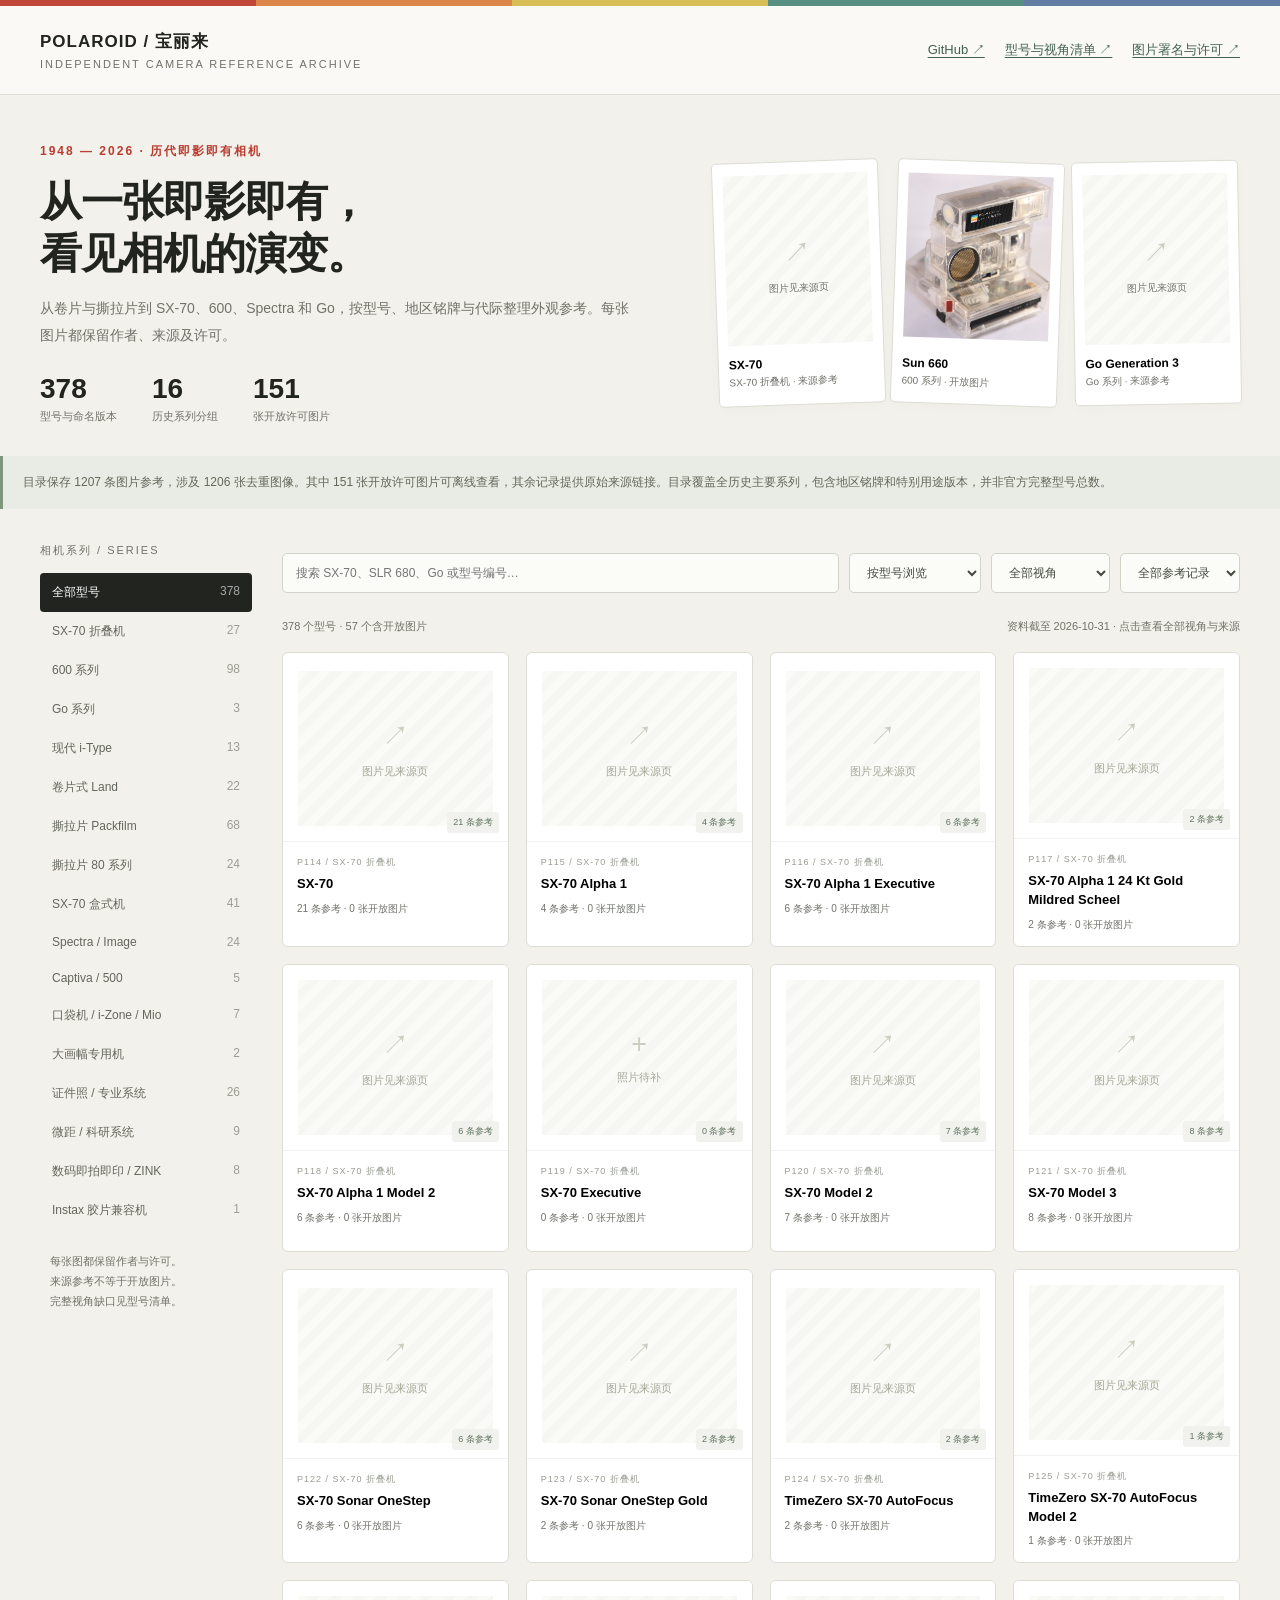
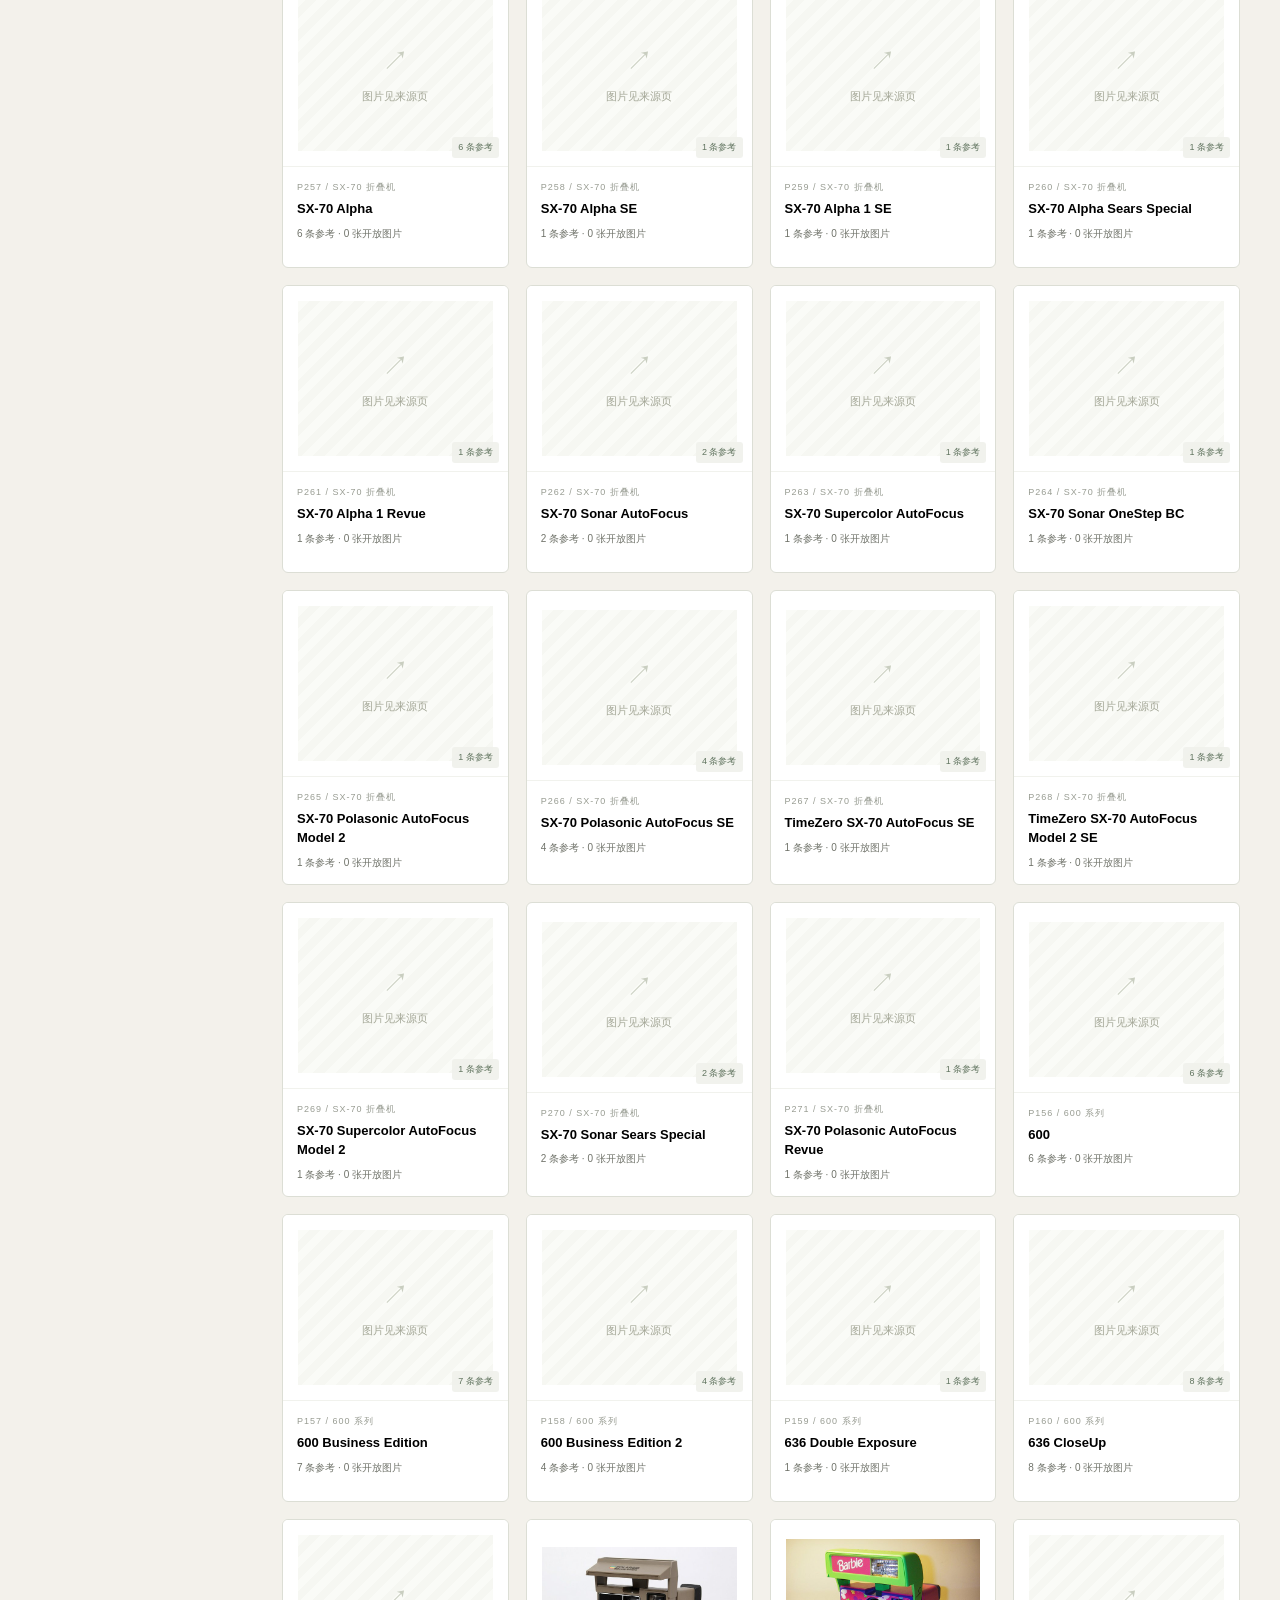
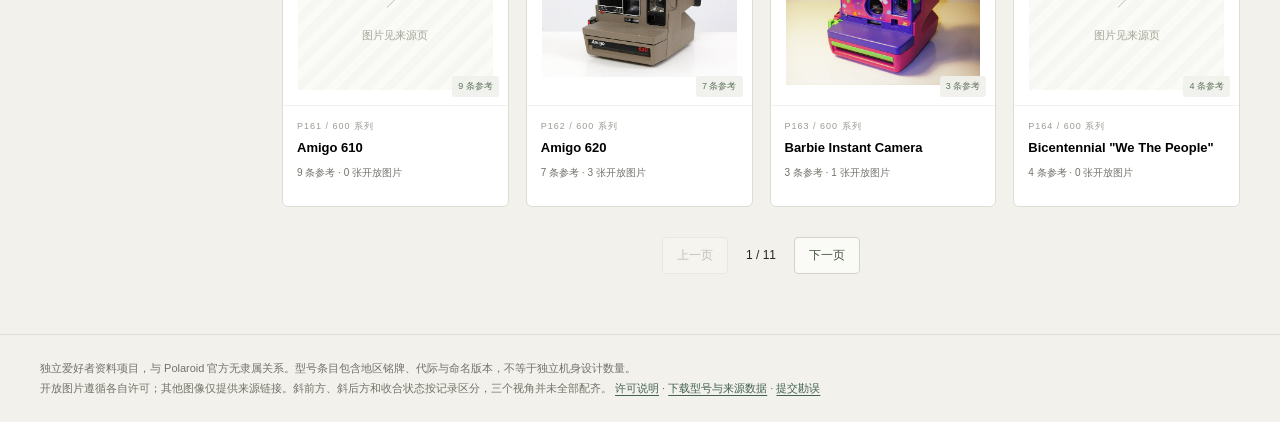
==== index.html @ 5ee5cdbe "Publish source-linked Polaroid catalog and licensed offline gallery" ====
<!doctype html>
<html lang="zh-CN">
<head>
  <meta charset="utf-8">
  <meta name="viewport" content="width=device-width,initial-scale=1">
  <meta name="description" content="宝丽来历代相机开放资料目录。按系列、型号与视角浏览，逐图保留来源与许可。">
  <meta name="color-scheme" content="light">
  <link rel="icon" href="data:,">
  <title>Polaroid Camera Archive · 宝丽来历代相机目录</title>
  <style>
:root{--paper:#f3f1eb;--ink:#22241f;--muted:#70736a;--line:#dcded5;--red:#ba3d31;--green:#416153}*{box-sizing:border-box}body{margin:0;background:var(--paper);color:var(--ink);font-family:-apple-system,BlinkMacSystemFont,"PingFang SC","Microsoft Yahei",sans-serif}button,input,select{font:inherit}button,a{touch-action:manipulation}button{cursor:pointer}a{color:var(--green);text-underline-offset:3px}header{background:#faf9f5;border-bottom:1px solid var(--line)}.rainbow{height:6px;background:linear-gradient(90deg,#c24739 0 20%,#dc8749 20% 40%,#d7be57 40% 60%,#579083 60% 80%,#627ca4 80%)}.top{max-width:1500px;margin:auto;padding:24px 40px;display:flex;align-items:center;justify-content:space-between;gap:20px}.brand{font-size:17px;font-weight:750;letter-spacing:1px}.top small{display:block;font-size:11px;color:var(--muted);font-weight:500;margin-top:5px;letter-spacing:2px}.links{display:flex;gap:20px;font-size:13px}.hero{max-width:1500px;margin:auto;padding:48px 40px 32px;display:grid;grid-template-columns:1.2fr 1fr;gap:44px}.eyebrow{font-size:12px;letter-spacing:2px;color:var(--red);font-weight:700}h1{font-size:42px;line-height:1.23;letter-spacing:-1px;margin:16px 0 16px}.intro{line-height:1.9;color:var(--muted);font-size:14px;max-width:590px}.stats{display:flex;gap:35px;margin-top:24px}.stat b{font-size:28px;font-weight:650}.stat span{display:block;color:var(--muted);font-size:11px;margin-top:4px}.featured{display:grid;grid-template-columns:repeat(3,1fr);gap:12px;align-self:center}.feature{border:1px solid var(--line);border-radius:5px;background:white;padding:10px 10px 14px;transform:rotate(-2deg);text-align:left;box-shadow:0 4px 14px #22222205}.feature:nth-child(2){transform:rotate(2deg)}.feature:nth-child(3){transform:rotate(-1deg)}.feature img{width:100%;height:170px;object-fit:contain}.feature b{font-size:12px;display:block;margin-top:12px}.feature span{font-size:10px;color:var(--muted)}.scope{max-width:1420px;margin:0 auto 34px;padding:16px 20px;background:#e9ece4;border-left:3px solid #7d967c;font-size:12px;line-height:1.8;color:#62695b}.layout{display:grid;grid-template-columns:212px 1fr;gap:30px;max-width:1500px;margin:auto;padding:0 40px 60px}.side{align-self:start;position:sticky;top:20px}.side h2{font-size:11px;letter-spacing:2px;color:var(--muted);font-weight:500;margin:0 0 15px}.family{display:flex;justify-content:space-between;gap:8px;border:0;background:transparent;color:#63675d;font-size:12px;padding:11px 12px;width:100%;text-align:left;border-radius:4px}.family.active{background:var(--ink);color:white}.family:hover:not(.active){background:#e9e8e0}.family span{opacity:.6}.side-note{margin:22px 10px;font-size:11px;color:var(--muted);line-height:1.8}.toolbar{display:flex;gap:10px;flex-wrap:wrap;margin-bottom:16px;position:sticky;top:0;background:var(--paper);padding:10px 0;z-index:2}.search{flex:1;min-width:200px}.search,select{border:1px solid #d1d4c8;border-radius:5px;background:#fbfbf8;padding:11px 13px;font-size:12px;color:#444a3f}.search:focus,select:focus{outline:2px solid #9db398;outline-offset:1px}.resultline{display:flex;justify-content:space-between;font-size:11px;color:var(--muted);padding:0 0 18px}.grid{display:grid;grid-template-columns:repeat(4,minmax(0,1fr));gap:17px}.card{background:#fff;border:1px solid var(--line);border-radius:6px;overflow:hidden;cursor:pointer;text-align:left;padding:0;transition:transform .16s,box-shadow .16s}.card:hover{transform:translateY(-3px);box-shadow:0 8px 20px #2632260b}.cover{height:185px;background:white;display:flex;align-items:center;justify-content:center;padding:15px;position:relative}.cover img{width:100%;height:100%;object-fit:contain}.count{position:absolute;right:9px;bottom:8px;background:#f0f2eced;color:#61745f;border-radius:3px;padding:4px 6px;font-size:9px}.cardbody{padding:14px;border-top:1px solid #f1f2ed;min-height:101px}.modelid{font-size:9px;letter-spacing:1px;color:#989c92}.card h3{font-size:13px;line-height:1.45;margin:6px 0 7px;overflow-wrap:anywhere}.subtitle{font-size:10px;color:var(--muted);line-height:1.5}.placeholder{color:#a4a797;font-size:11px;background:repeating-linear-gradient(135deg,#fafbf7,#fafbf7 8px,#f6f7f2 8px,#f6f7f2 16px);height:100%;width:100%;display:flex;align-items:center;justify-content:center;flex-direction:column;gap:10px}.placeholder b{font-size:27px;color:#c9cec0;font-weight:400}.missing{color:#a17146}.pagination{display:flex;justify-content:center;align-items:center;gap:18px;margin-top:30px;font-size:12px}.pagination button,.plain{background:#fafaf6;border:1px solid #d0d5c8;color:#475641;border-radius:4px;padding:9px 14px}.pagination button:disabled{opacity:.3;cursor:default}.empty{padding:70px;text-align:center;color:var(--muted);font-size:14px}.foot{border-top:1px solid var(--line);padding:24px 40px;color:var(--muted);font-size:11px;line-height:1.8;max-width:1500px;margin:auto}dialog{border:0;border-radius:9px;width:min(1160px,94vw);max-height:92vh;padding:0;background:#fbfbf8;box-shadow:0 20px 100px #0005}dialog::backdrop{background:#182018ac;backdrop-filter:blur(5px)}.modalhead{padding:20px 25px;border-bottom:1px solid var(--line);display:flex;justify-content:space-between;align-items:flex-start;gap:20px}.modalhead h2{font-size:23px;margin:6px 0}.modalhead p{font-size:11px;color:var(--muted);margin:4px 0}.close{border:1px solid var(--line);border-radius:50%;width:30px;height:30px;background:transparent;font-size:20px;color:#555}.modalbody{display:grid;grid-template-columns:minmax(0,1fr) 260px}.stage{background:white;min-height:440px;position:relative;padding:20px;display:flex;align-items:center;justify-content:center}.stage>img{max-width:100%;height:440px;object-fit:contain}.navpic{position:absolute;top:48%;background:#fbfcf7dc;border:1px solid var(--line);border-radius:50%;width:32px;height:32px;font-size:20px}.prevpic{left:12px}.nextpic{right:12px}.metapanel{padding:24px;border-left:1px solid var(--line);font-size:12px;overflow:auto}.metapanel dt{font-size:10px;color:var(--muted);margin-top:20px}.metapanel dd{margin:7px 0;line-height:1.8;overflow-wrap:anywhere}.metapanel h3{font-size:13px}.metapanel .origin{font-size:11px}.photolinks{display:flex;gap:12px;margin-top:20px;font-size:11px}.thumbs{display:flex;gap:9px;overflow-x:auto;padding:15px 24px;border-top:1px solid var(--line);background:#f3f4ee}.thumb{width:75px;height:70px;min-width:75px;background:white;border:1px solid var(--line);padding:4px;border-radius:3px}.thumb.sel{outline:2px solid #587050}.thumb img{width:100%;height:100%;object-fit:contain}.listtable{width:100%;border-collapse:collapse;font-size:12px;background:#fff}.listtable td,.listtable th{padding:13px 15px;border-bottom:1px solid var(--line);text-align:left}.listtable th{color:var(--muted);font-weight:500;background:#ecefe7}.listtable tr[data-model]{cursor:pointer}.listtable tr[data-model]:hover{background:#f5f7f0}#noscript{padding:30px}.hidden{display:none!important}
@media(max-width:1250px){.grid{grid-template-columns:repeat(3,minmax(0,1fr))}.feature img{height:130px}.hero{gap:24px}.layout{grid-template-columns:190px 1fr;gap:22px}}@media(max-width:900px){.hero{grid-template-columns:1fr;padding-top:30px}.featured{max-width:570px}.scope{margin:0 24px 25px}.layout{padding:0 24px 40px;grid-template-columns:1fr}.side{position:static;display:flex;overflow:auto;gap:5px}.side h2,.side-note{display:none}.family{white-space:nowrap;width:auto;gap:12px}.grid{grid-template-columns:repeat(3,minmax(0,1fr))}.cover{height:170px}.modalbody{grid-template-columns:1fr}.metapanel{border:0;border-top:1px solid var(--line)}.stage>img{height:350px}.stage{min-height:350px}.top,.hero{padding-left:24px;padding-right:24px}.top .links{font-size:11px;gap:12px}h1{font-size:34px}}@media(max-width:580px){.grid{grid-template-columns:repeat(2,minmax(0,1fr));gap:10px}.cover{height:155px;padding:10px}.cardbody{padding:11px}.top .links{display:none}.stats{gap:22px}.stat b{font-size:25px}.feature img{height:105px}.hero{gap:22px}.toolbar select{flex:1}.resultline{line-height:1.8;gap:15px}.scope{font-size:11px}.stage>img{height:290px}.stage{min-height:300px}.metapanel{padding:18px}.modalhead{padding:17px}.foot{padding:20px 24px}}

.reference-tab{display:flex;align-items:center;justify-content:center;flex-direction:column;gap:5px;color:#62765b;font-size:21px}.reference-tab small{font-size:9px}.reference-stage{text-align:center;color:var(--muted);max-width:420px;padding:40px 28px;line-height:1.9}.reference-stage h3{color:var(--ink);font-size:23px}.reference-icon{font-size:40px;color:#7a9471}.reference-stage .plain{display:inline-block;text-decoration:none;margin-top:15px}.compact{min-height:170px;height:170px}.table-scroll{overflow:auto}.thumb:focus-visible,.card:focus-visible,.family:focus-visible{outline:3px solid #557450;outline-offset:3px}.metapanel .origin{line-height:1.8;margin-top:20px}.stage>img{width:auto;max-width:100%}.scope{overflow-wrap:anywhere}.search{min-width:180px}.toolbar select{max-width:210px}
@media(max-width:900px){.compact{min-height:130px;height:130px}.table-scroll{max-width:calc(100vw - 48px)}}
@media(max-width:580px){.compact{min-height:105px;height:105px}.stats{gap:20px}.toolbar select{max-width:none;min-width:130px}.scope{margin-top:0}.reference-stage{padding:24px;max-width:100%}}
</style>
</head>
<body>
<header><div class="rainbow"></div><div class="top">
  <div class="brand">POLAROID / 宝丽来<small>INDEPENDENT CAMERA REFERENCE ARCHIVE</small></div>
  <nav class="links" aria-label="项目资料">
    <a href="https://github.com/yuhua0987/polaroid-camera-archive">GitHub ↗</a>
    <a href="docs/COVERAGE.md">型号与视角清单 ↗</a>
    <a href="docs/ATTRIBUTION.md">图片署名与许可 ↗</a>
  </nav>
</div></header>
<section class="hero">
  <div><div class="eyebrow">1948 — 2026 · 历代即影即有相机</div>
    <h1>从一张即影即有，<br>看见相机的演变。</h1>
    <p class="intro">从卷片与撕拉片到 SX-70、600、Spectra 和 Go，按型号、地区铭牌与代际整理外观参考。每张图片都保留作者、来源及许可。</p>
    <div class="stats" id="stats"></div>
  </div>
  <div class="featured" id="featured"></div>
</section>
<div class="scope" id="scope"></div>
<main class="layout">
  <aside class="side" id="families" aria-label="相机系列"></aside>
  <section>
    <div class="toolbar">
      <input class="search" id="search" aria-label="搜索型号" placeholder="搜索 SX-70、SLR 680、Go 或型号编号…" type="search">
      <select id="mode" aria-label="浏览模式">
        <option value="models">按型号浏览</option>
        <option value="photos">按视角看图</option>
        <option value="gaps">正侧背视角待补</option>
        <option value="missing">缺图型号</option>
      </select>
      <select id="angle" aria-label="筛选视角">
        <option value="">全部视角</option><option value="front">正面 / 斜前方</option>
        <option value="side">侧面</option><option value="back">背面 / 斜后方</option>
        <option value="fold">收合状态</option><option value="other">未标注视角</option>
      </select>
      <select id="access" aria-label="图片范围">
        <option value="all">全部参考记录</option><option value="bundled">含开放图片</option>
        <option value="reference">来源链接</option>
      </select>
    </div>
    <div class="resultline" role="status" aria-live="polite"><span id="resultcount"></span><span>资料截至 2026-10-31 · 点击查看全部视角与来源</span></div>
    <div id="results"></div><div class="pagination" id="pagination"></div>
  </section>
</main>
<dialog id="detail" aria-labelledby="detailtitle">
  <div class="modalhead"><div><span class="eyebrow" id="detailfamily"></span><h2 id="detailtitle"></h2><p id="detailnote"></p></div><button class="close" id="close" aria-label="关闭">×</button></div>
  <div class="modalbody"><div class="stage" id="stage"></div><aside class="metapanel" id="meta"></aside></div>
  <div class="thumbs" id="thumbs" aria-label="全部图片参考"></div>
</dialog>
<footer class="foot">独立爱好者资料项目，与 Polaroid 官方无隶属关系。型号条目包含地区铭牌、代际与命名版本，不等于独立机身设计数量。<br>
开放图片遵循各自许可；其他图像仅提供来源链接。斜前方、斜后方和收合状态按记录区分，三个视角并未全部配齐。
<a href="NOTICE.md">许可说明</a> · <a href="data/catalog.json">下载型号与来源数据</a> · <a href="https://github.com/yuhua0987/polaroid-camera-archive/issues">提交勘误</a></footer>
<noscript><p id="noscript">请启用 JavaScript，或查看 <a href="docs/COVERAGE.md">型号清单</a>与<a href="docs/ATTRIBUTION.md">图片署名</a>。</p></noscript>
<script id="data" type="application/json">{"schema_version":1,"title":"Polaroid Camera Archive / 宝丽来历代相机目录","data_date":"2026-10-31","publication_date":"2026-11-01","maintainer":"yuhua0987","scope":"型号及命名版本目录，非官方全球总数；不穷尽联名配色；排除普通数码、35mm/APS、纯打印机及第三方品牌。","stats":{"models":378,"families":16,"photo_references":1207,"referenced_images":1206,"models_with_references":372,"missing_reference_models":6,"bundled_images":151,"models_with_bundled_images":57},"models":[{"id":"P001","family":"卷片式 Land","name":"Model 95","sources":["https://en.wikipedia.org/wiki/List_of_Polaroid_instant_cameras"],"note":"","kind":"型号/命名版本","source_year":"1948–1953","views_recorded":["正面","侧面","收合"],"strict_views_pending":["背面"],"photos":[{"url":"https://thumb.wikimedia.org/wikipedia/commons/thumb/6/66/German_Museum_of_Technology%2C_Berlin_%2832800032116%29.jpg/1280px-German_Museum_of_Technology%2C_Berlin_%2832800032116%29.jpg?utm_source=commons.wikimedia.org&utm_campaign=imageinfo&utm_content=thumbnail","source":"https://commons.wikimedia.org/wiki/File:German_Museum_of_Technology,_Berlin_(32800032116).jpg","credit":"Sergey Galyonkin from Raleigh, USA","label":"外观 · 角度未标注","license":"CC BY-SA 2.0","origin":"commons","width":1280,"height":1510,"sha256":"09169d63a73876cd5dbef6caf545a0845ddb5081ea44bf5ba348cc0127a246ed","collected_date":"2026-10-31","path":"assets/media/09169d63a73876cd5dbef6caf545a0845ddb5081ea44bf5ba348cc0127a246ed.jpg","thumb":"assets/thumbs/09169d63a73876cd5dbef6caf545a0845ddb5081ea44bf5ba348cc0127a246ed.jpg","distribution":"bundled","license_url":"https://creativecommons.org/licenses/by-sa/2.0/","title":"File:German Museum of Technology, Berlin (32800032116).jpg","original_url":"https://upload.wikimedia.org/wikipedia/commons/6/66/German_Museum_of_Technology%2C_Berlin_%2832800032116%29.jpg?utm_source=commons.wikimedia.org&utm_campaign=imageinfo&utm_content=original"},{"url":"https://thumb.wikimedia.org/wikipedia/commons/thumb/8/88/Model95Closed.JPG/1280px-Model95Closed.JPG?utm_source=commons.wikimedia.org&utm_campaign=imageinfo&utm_content=thumbnail","source":"https://commons.wikimedia.org/wiki/File:Model95Closed.JPG","credit":"Gary600playsmc","label":"外观 · 角度未标注 · 收合","license":"CC BY-SA 4.0","origin":"commons","width":1280,"height":850,"sha256":"63801bbea6a68aad1cc19d01f0f05af28f3b0bb2216b56177854d51420343fd5","collected_date":"2026-10-31","path":"assets/media/63801bbea6a68aad1cc19d01f0f05af28f3b0bb2216b56177854d51420343fd5.jpg","thumb":"assets/thumbs/63801bbea6a68aad1cc19d01f0f05af28f3b0bb2216b56177854d51420343fd5.jpg","distribution":"bundled","license_url":"https://creativecommons.org/licenses/by-sa/4.0/","title":"File:Model95Closed.JPG","original_url":"https://upload.wikimedia.org/wikipedia/commons/8/88/Model95Closed.JPG?utm_source=commons.wikimedia.org&utm_campaign=imageinfo&utm_content=original"},{"url":"https://thumb.wikimedia.org/wikipedia/commons/thumb/d/db/Model95Front.JPG/1280px-Model95Front.JPG?utm_source=commons.wikimedia.org&utm_campaign=imageinfo&utm_content=thumbnail","source":"https://commons.wikimedia.org/wiki/File:Model95Front.JPG","credit":"Gary600playsmc","label":"正面","license":"CC BY-SA 4.0","origin":"commons","width":1280,"height":850,"sha256":"4925f83f2c9140abb89ffe14a3d2ddcd12ec13b8cd2dbc8d6edb6b6308e68e5a","collected_date":"2026-10-31","path":"assets/media/4925f83f2c9140abb89ffe14a3d2ddcd12ec13b8cd2dbc8d6edb6b6308e68e5a.jpg","thumb":"assets/thumbs/4925f83f2c9140abb89ffe14a3d2ddcd12ec13b8cd2dbc8d6edb6b6308e68e5a.jpg","distribution":"bundled","license_url":"https://creativecommons.org/licenses/by-sa/4.0/","title":"File:Model95Front.JPG","original_url":"https://upload.wikimedia.org/wikipedia/commons/d/db/Model95Front.JPG?utm_source=commons.wikimedia.org&utm_campaign=imageinfo&utm_content=original"},{"url":"https://thumb.wikimedia.org/wikipedia/commons/thumb/f/f6/Model95FullOpen.JPG/1280px-Model95FullOpen.JPG?utm_source=commons.wikimedia.org&utm_campaign=imageinfo&utm_content=thumbnail","source":"https://commons.wikimedia.org/wiki/File:Model95FullOpen.JPG","credit":"Gary600playsmc","label":"外观 · 角度未标注","license":"CC BY-SA 4.0","origin":"commons","width":1280,"height":850,"sha256":"33e929b25b2d48b39f8c00c0b860f94b4ffe31ac67dfd2d50d29d90e32d69cce","collected_date":"2026-10-31","path":"assets/media/33e929b25b2d48b39f8c00c0b860f94b4ffe31ac67dfd2d50d29d90e32d69cce.jpg","thumb":"assets/thumbs/33e929b25b2d48b39f8c00c0b860f94b4ffe31ac67dfd2d50d29d90e32d69cce.jpg","distribution":"bundled","license_url":"https://creativecommons.org/licenses/by-sa/4.0/","title":"File:Model95FullOpen.JPG","original_url":"https://upload.wikimedia.org/wikipedia/commons/f/f6/Model95FullOpen.JPG?utm_source=commons.wikimedia.org&utm_campaign=imageinfo&utm_content=original"},{"url":"https://thumb.wikimedia.org/wikipedia/commons/thumb/1/10/Model95Open.JPG/1280px-Model95Open.JPG?utm_source=commons.wikimedia.org&utm_campaign=imageinfo&utm_content=thumbnail","source":"https://commons.wikimedia.org/wiki/File:Model95Open.JPG","credit":"Gary600playsmc","label":"外观 · 角度未标注","license":"CC BY-SA 4.0","origin":"commons","width":1280,"height":850,"sha256":"2328ce5a1c9e7714611283bacc10285cde9c995b4e1a2d032cb9df0be73df58b","collected_date":"2026-10-31","path":"assets/media/2328ce5a1c9e7714611283bacc10285cde9c995b4e1a2d032cb9df0be73df58b.jpg","thumb":"assets/thumbs/2328ce5a1c9e7714611283bacc10285cde9c995b4e1a2d032cb9df0be73df58b.jpg","distribution":"bundled","license_url":"https://creativecommons.org/licenses/by-sa/4.0/","title":"File:Model95Open.JPG","original_url":"https://upload.wikimedia.org/wikipedia/commons/1/10/Model95Open.JPG?utm_source=commons.wikimedia.org&utm_campaign=imageinfo&utm_content=original"},{"url":"https://thumb.wikimedia.org/wikipedia/commons/thumb/2/23/Model95Side.JPG/1280px-Model95Side.JPG?utm_source=commons.wikimedia.org&utm_campaign=imageinfo&utm_content=thumbnail","source":"https://commons.wikimedia.org/wiki/File:Model95Side.JPG","credit":"Gary600playsmc","label":"侧面","license":"CC BY-SA 4.0","origin":"commons","width":1280,"height":850,"sha256":"e5e4035fc43ad0e12d6d9df64d21d86a04c43f4c36c6c0d2a305e1e3596b3f63","collected_date":"2026-10-31","path":"assets/media/e5e4035fc43ad0e12d6d9df64d21d86a04c43f4c36c6c0d2a305e1e3596b3f63.jpg","thumb":"assets/thumbs/e5e4035fc43ad0e12d6d9df64d21d86a04c43f4c36c6c0d2a305e1e3596b3f63.jpg","distribution":"bundled","license_url":"https://creativecommons.org/licenses/by-sa/4.0/","title":"File:Model95Side.JPG","original_url":"https://upload.wikimedia.org/wikipedia/commons/2/23/Model95Side.JPG?utm_source=commons.wikimedia.org&utm_campaign=imageinfo&utm_content=original"},{"url":"https://thumb.wikimedia.org/wikipedia/commons/thumb/8/8f/Old-fashioned%2C_but_still_attractive._%2843943969804%29.jpg/1280px-Old-fashioned%2C_but_still_attractive._%2843943969804%29.jpg?utm_source=commons.wikimedia.org&utm_campaign=imageinfo&utm_content=thumbnail","source":"https://commons.wikimedia.org/wiki/File:Old-fashioned,_but_still_attractive._(43943969804).jpg","credit":"Ralf Steinberger from Milan, Berlin + Munich, Italy + Germany","label":"外观 · 角度未标注","license":"CC BY 2.0","origin":"commons","width":1280,"height":853,"sha256":"d6470367369abbf7322de3f767bb25f934dc425f4fc114d4ecb613d592b8fde3","collected_date":"2026-10-31","path":"assets/media/d6470367369abbf7322de3f767bb25f934dc425f4fc114d4ecb613d592b8fde3.jpg","thumb":"assets/thumbs/d6470367369abbf7322de3f767bb25f934dc425f4fc114d4ecb613d592b8fde3.jpg","distribution":"bundled","license_url":"https://creativecommons.org/licenses/by/2.0/","title":"File:Old-fashioned, but still attractive. (43943969804).jpg","original_url":"https://upload.wikimedia.org/wikipedia/commons/8/8f/Old-fashioned%2C_but_still_attractive._%2843943969804%29.jpg?utm_source=commons.wikimedia.org&utm_campaign=imageinfo&utm_content=original"}]},{"id":"P002","family":"卷片式 Land","name":"Model 95A \"Speedliner\"","sources":["https://en.wikipedia.org/wiki/List_of_Polaroid_instant_cameras"],"note":"","kind":"型号/命名版本","source_year":"1954–1957","views_recorded":[],"strict_views_pending":["正面","侧面","背面"],"photos":[{"url":"https://thumb.wikimedia.org/wikipedia/commons/thumb/f/fb/Certo_Dresden_-_Dollina_III_camera_-_1.JPG/1280px-Certo_Dresden_-_Dollina_III_camera_-_1.JPG?utm_source=commons.wikimedia.org&utm_campaign=imageinfo&utm_content=thumbnail","source":"https://commons.wikimedia.org/wiki/File:Certo_Dresden_-_Dollina_III_camera_-_1.JPG","credit":"Jarek Tuszyński","label":"外观 · 角度未标注","license":"CC BY-SA 4.0","origin":"commons","width":1280,"height":1011,"sha256":"ecb52ef20b6b90e0b5aeb10b2cb88c081d138af1f64fb5bb0c2ce2d3c287673b","collected_date":"2026-10-31","path":"assets/media/ecb52ef20b6b90e0b5aeb10b2cb88c081d138af1f64fb5bb0c2ce2d3c287673b.jpg","thumb":"assets/thumbs/ecb52ef20b6b90e0b5aeb10b2cb88c081d138af1f64fb5bb0c2ce2d3c287673b.jpg","distribution":"bundled","license_url":"https://creativecommons.org/licenses/by-sa/4.0/","title":"File:Certo Dresden - Dollina III camera - 1.JPG","original_url":"https://upload.wikimedia.org/wikipedia/commons/f/fb/Certo_Dresden_-_Dollina_III_camera_-_1.JPG?utm_source=commons.wikimedia.org&utm_campaign=imageinfo&utm_content=original"},{"url":"https://thumb.wikimedia.org/wikipedia/commons/thumb/5/59/Polaroid_Land_Camera_Model_95A_-_1.JPG/1280px-Polaroid_Land_Camera_Model_95A_-_1.JPG?utm_source=commons.wikimedia.org&utm_campaign=imageinfo&utm_content=thumbnail","source":"https://commons.wikimedia.org/wiki/File:Polaroid_Land_Camera_Model_95A_-_1.JPG","credit":"Jarek Tuszyński","label":"外观 · 角度未标注","license":"CC BY-SA 4.0","origin":"commons","width":1280,"height":1230,"sha256":"4ac2294dcaaff10cfb5c1dd51762dc88b474fa7a7e92c91eee7762eaa83b8ac6","collected_date":"2026-10-31","path":"assets/media/4ac2294dcaaff10cfb5c1dd51762dc88b474fa7a7e92c91eee7762eaa83b8ac6.jpg","thumb":"assets/thumbs/4ac2294dcaaff10cfb5c1dd51762dc88b474fa7a7e92c91eee7762eaa83b8ac6.jpg","distribution":"bundled","license_url":"https://creativecommons.org/licenses/by-sa/4.0/","title":"File:Polaroid Land Camera Model 95A - 1.JPG","original_url":"https://upload.wikimedia.org/wikipedia/commons/5/59/Polaroid_Land_Camera_Model_95A_-_1.JPG?utm_source=commons.wikimedia.org&utm_campaign=imageinfo&utm_content=original"},{"url":"https://thumb.wikimedia.org/wikipedia/commons/thumb/2/2b/Polaroid_Land_Camera_Model_95A_-_2.JPG/1280px-Polaroid_Land_Camera_Model_95A_-_2.JPG?utm_source=commons.wikimedia.org&utm_campaign=imageinfo&utm_content=thumbnail","source":"https://commons.wikimedia.org/wiki/File:Polaroid_Land_Camera_Model_95A_-_2.JPG","credit":"Jarek Tuszyński","label":"外观 · 角度未标注","license":"CC BY-SA 4.0","origin":"commons","width":1280,"height":1162,"sha256":"ee892482752b6f94ef24ac7b361368d46149eda24308373a6addcc504bc351f3","collected_date":"2026-10-31","path":"assets/media/ee892482752b6f94ef24ac7b361368d46149eda24308373a6addcc504bc351f3.jpg","thumb":"assets/thumbs/ee892482752b6f94ef24ac7b361368d46149eda24308373a6addcc504bc351f3.jpg","distribution":"bundled","license_url":"https://creativecommons.org/licenses/by-sa/4.0/","title":"File:Polaroid Land Camera Model 95A - 2.JPG","original_url":"https://upload.wikimedia.org/wikipedia/commons/2/2b/Polaroid_Land_Camera_Model_95A_-_2.JPG?utm_source=commons.wikimedia.org&utm_campaign=imageinfo&utm_content=original"},{"url":"https://thumb.wikimedia.org/wikipedia/commons/thumb/e/e5/Polaroid_Land_Camera_Model_95A_-_3.JPG/1280px-Polaroid_Land_Camera_Model_95A_-_3.JPG?utm_source=commons.wikimedia.org&utm_campaign=imageinfo&utm_content=thumbnail","source":"https://commons.wikimedia.org/wiki/File:Polaroid_Land_Camera_Model_95A_-_3.JPG","credit":"Jarek Tuszyński","label":"外观 · 角度未标注","license":"CC BY-SA 4.0","origin":"commons","width":1280,"height":1085,"sha256":"df38df2a6994adf9577b0ee675c7517edd93ebad44249c8223f1057ce467d5f2","collected_date":"2026-10-31","path":"assets/media/df38df2a6994adf9577b0ee675c7517edd93ebad44249c8223f1057ce467d5f2.jpg","thumb":"assets/thumbs/df38df2a6994adf9577b0ee675c7517edd93ebad44249c8223f1057ce467d5f2.jpg","distribution":"bundled","license_url":"https://creativecommons.org/licenses/by-sa/4.0/","title":"File:Polaroid Land Camera Model 95A - 3.JPG","original_url":"https://upload.wikimedia.org/wikipedia/commons/e/e5/Polaroid_Land_Camera_Model_95A_-_3.JPG?utm_source=commons.wikimedia.org&utm_campaign=imageinfo&utm_content=original"},{"url":"https://thumb.wikimedia.org/wikipedia/commons/thumb/b/b0/Polaroid_Land_Camera_Model_95A_-_4.JPG/1280px-Polaroid_Land_Camera_Model_95A_-_4.JPG?utm_source=commons.wikimedia.org&utm_campaign=imageinfo&utm_content=thumbnail","source":"https://commons.wikimedia.org/wiki/File:Polaroid_Land_Camera_Model_95A_-_4.JPG","credit":"Jarek Tuszyński","label":"外观 · 角度未标注","license":"CC BY-SA 4.0","origin":"commons","width":1280,"height":1017,"sha256":"dc8d525bc43cdd2aea7bcd0d9ac0ff51591e3a5b7a1e95319fb31190d8c19e37","collected_date":"2026-10-31","path":"assets/media/dc8d525bc43cdd2aea7bcd0d9ac0ff51591e3a5b7a1e95319fb31190d8c19e37.jpg","thumb":"assets/thumbs/dc8d525bc43cdd2aea7bcd0d9ac0ff51591e3a5b7a1e95319fb31190d8c19e37.jpg","distribution":"bundled","license_url":"https://creativecommons.org/licenses/by-sa/4.0/","title":"File:Polaroid Land Camera Model 95A - 4.JPG","original_url":"https://upload.wikimedia.org/wikipedia/commons/b/b0/Polaroid_Land_Camera_Model_95A_-_4.JPG?utm_source=commons.wikimedia.org&utm_campaign=imageinfo&utm_content=original"},{"url":"https://thumb.wikimedia.org/wikipedia/commons/thumb/e/e8/Polaroid_Land_Camera_Model_95A_-_5.JPG/1280px-Polaroid_Land_Camera_Model_95A_-_5.JPG?utm_source=commons.wikimedia.org&utm_campaign=imageinfo&utm_content=thumbnail","source":"https://commons.wikimedia.org/wiki/File:Polaroid_Land_Camera_Model_95A_-_5.JPG","credit":"Jarek Tuszyński","label":"外观 · 角度未标注","license":"CC BY-SA 4.0","origin":"commons","width":1280,"height":945,"sha256":"d24b69c44461feb4ef7fd01aac4e61c2a3ec4fbf946951b1b2d6570779e3e284","collected_date":"2026-10-31","path":"assets/media/d24b69c44461feb4ef7fd01aac4e61c2a3ec4fbf946951b1b2d6570779e3e284.jpg","thumb":"assets/thumbs/d24b69c44461feb4ef7fd01aac4e61c2a3ec4fbf946951b1b2d6570779e3e284.jpg","distribution":"bundled","license_url":"https://creativecommons.org/licenses/by-sa/4.0/","title":"File:Polaroid Land Camera Model 95A - 5.JPG","original_url":"https://upload.wikimedia.org/wikipedia/commons/e/e8/Polaroid_Land_Camera_Model_95A_-_5.JPG?utm_source=commons.wikimedia.org&utm_campaign=imageinfo&utm_content=original"},{"url":"https://thumb.wikimedia.org/wikipedia/commons/thumb/8/89/Polaroid_Land_Camera_Model_95A_-_6.JPG/1280px-Polaroid_Land_Camera_Model_95A_-_6.JPG?utm_source=commons.wikimedia.org&utm_campaign=imageinfo&utm_content=thumbnail","source":"https://commons.wikimedia.org/wiki/File:Polaroid_Land_Camera_Model_95A_-_6.JPG","credit":"Jarek Tuszyński","label":"外观 · 角度未标注","license":"CC BY-SA 4.0","origin":"commons","width":1280,"height":898,"sha256":"f3d6a3cb0ddab73ba22bf138f194ea3950ddcde0f665f3b2bb2d03837805d00a","collected_date":"2026-10-31","path":"assets/media/f3d6a3cb0ddab73ba22bf138f194ea3950ddcde0f665f3b2bb2d03837805d00a.jpg","thumb":"assets/thumbs/f3d6a3cb0ddab73ba22bf138f194ea3950ddcde0f665f3b2bb2d03837805d00a.jpg","distribution":"bundled","license_url":"https://creativecommons.org/licenses/by-sa/4.0/","title":"File:Polaroid Land Camera Model 95A - 6.JPG","original_url":"https://upload.wikimedia.org/wikipedia/commons/8/89/Polaroid_Land_Camera_Model_95A_-_6.JPG?utm_source=commons.wikimedia.org&utm_campaign=imageinfo&utm_content=original"},{"url":"https://thumb.wikimedia.org/wikipedia/commons/thumb/c/c1/Polaroid_Land_Camera_Model_95A_-_7.JPG/1280px-Polaroid_Land_Camera_Model_95A_-_7.JPG?utm_source=commons.wikimedia.org&utm_campaign=imageinfo&utm_content=thumbnail","source":"https://commons.wikimedia.org/wiki/File:Polaroid_Land_Camera_Model_95A_-_7.JPG","credit":"Jarek Tuszyński","label":"外观 · 角度未标注","license":"CC BY-SA 4.0","origin":"commons","width":1280,"height":850,"sha256":"8118746061383852ccf71170ec8236e5e6ee2749e64fd68cebaee0395fa0b07e","collected_date":"2026-10-31","path":"assets/media/8118746061383852ccf71170ec8236e5e6ee2749e64fd68cebaee0395fa0b07e.jpg","thumb":"assets/thumbs/8118746061383852ccf71170ec8236e5e6ee2749e64fd68cebaee0395fa0b07e.jpg","distribution":"bundled","license_url":"https://creativecommons.org/licenses/by-sa/4.0/","title":"File:Polaroid Land Camera Model 95A - 7.JPG","original_url":"https://upload.wikimedia.org/wikipedia/commons/c/c1/Polaroid_Land_Camera_Model_95A_-_7.JPG?utm_source=commons.wikimedia.org&utm_campaign=imageinfo&utm_content=original"}]},{"id":"P003","family":"卷片式 Land","name":"Model 95B \"Speedliner\"","sources":["https://en.wikipedia.org/wiki/List_of_Polaroid_instant_cameras","https://s16home.com/products/folding-polaroid-land-camera-model-95b-c-1957"],"note":"","kind":"型号/命名版本","source_year":"1957–1961","views_recorded":[],"strict_views_pending":["正面","侧面","背面"],"photos":[{"url":"https://s16home.com/cdn/shop/products/polaroid-land-camera-95b-circa-1957-5.jpg?v=1558822830","source":"https://s16home.com/products/folding-polaroid-land-camera-model-95b-c-1957","credit":"s16home.com","label":"外观 · 角度未标注","license":"版权归原作者；未核实开放许可","origin":"image_search","width":2048,"height":2048,"sha256":"c3981364a9d59992e254ab41e950688be789fbbd41e204755eee1a1006d3406c","collected_date":"2026-10-31","path":null,"thumb":null,"distribution":"reference-only","license_url":null},{"url":"https://cdn.shopify.com/s/files/1/0018/9425/2633/products/polaroid-land-camera-95b-circa-1957-1.jpg?v=1558822824","source":"https://s16home.com/products/folding-polaroid-land-camera-model-95b-c-1957","credit":"s16home.com","label":"外观 · 角度未标注","license":"版权归原作者；未核实开放许可","origin":"image_search","width":2048,"height":2048,"sha256":"351020d04076f351efe32e75fa378d136cc9a5b6a70b650615b8ae7db57b2bbe","collected_date":"2026-10-31","path":null,"thumb":null,"distribution":"reference-only","license_url":null}]},{"id":"P004","family":"卷片式 Land","name":"Model 100 \"One Hundred\"","sources":["https://en.wikipedia.org/wiki/List_of_Polaroid_instant_cameras","https://www.ebay.com/itm/364163525881"],"note":"","kind":"型号/命名版本","source_year":"1954–1957","views_recorded":[],"strict_views_pending":["正面","侧面","背面"],"photos":[{"url":"https://i.ebayimg.com/images/g/ufQAAOSwXUBj~N8W/s-l1600.jpg","source":"https://www.ebay.com/itm/364163525881","credit":"www.ebay.com","label":"外观 · 角度未标注","license":"版权归原作者；未核实开放许可","origin":"image_search","width":1200,"height":1600,"sha256":"7df38f77f117e2b28e809cbc59004bfaae7464106d99d5c1c454cc057be460d1","collected_date":"2026-10-31","path":null,"thumb":null,"distribution":"reference-only","license_url":null},{"url":"https://i.ebayimg.com/images/g/H4UAAOSwrlBj~N8T/s-l1600.jpg","source":"https://www.ebay.com/itm/364163525881","credit":"www.ebay.com","label":"外观 · 角度未标注","license":"版权归原作者；未核实开放许可","origin":"image_search","width":1200,"height":1600,"sha256":"4ae091b2c1330be7ce78016e481d9f4f4944bcbb4de61727b287e54ca4207cd5","collected_date":"2026-10-31","path":null,"thumb":null,"distribution":"reference-only","license_url":null}]},{"id":"P005","family":"卷片式 Land","name":"Model 110 \"Pathfinder\"","sources":["https://en.wikipedia.org/wiki/List_of_Polaroid_instant_cameras","https://www.liveauctioneers.com/item/196159781_vintage-polaroid-pathfinder-land-camera-model-110-with-original-instructions-diffuser","https://www.1stdibs.com/furniture/more-furniture-collectibles/collectibles-curiosities/scientific-instruments/midcentury-polaroid-pathfinder-land-camera-circa-1952-1957/id-f_13635362/"],"note":"","kind":"型号/命名版本","source_year":"1952–1957","views_recorded":[],"strict_views_pending":["正面","侧面","背面"],"photos":[{"url":"https://p1.liveauctioneers.com/1276/358268/196159781_1_x.jpg?quality=70&version=1736439667","source":"https://www.liveauctioneers.com/item/196159781_vintage-polaroid-pathfinder-land-camera-model-110-with-original-instructions-diffuser","credit":"www.liveauctioneers.com","label":"外观 · 角度未标注","license":"版权归原作者；未核实开放许可","origin":"image_search","width":640,"height":480,"sha256":"c65d69a8ee361578f50e98331bd3aa47ad5f36a9b21542b3e6c398d7cceb6088","collected_date":"2026-10-31","path":null,"thumb":null,"distribution":"reference-only","license_url":null},{"url":"https://a.1stdibscdn.com/mid-century-polaroid-pathfinder-land-camera-c1952-1957-for-sale-picture-6/f_12802/1549844061609/vintage_polaroid_pathfinder_land_camera_folding_camera_leather_circa_1952_1957_6_master.jpg","source":"https://www.1stdibs.com/furniture/more-furniture-collectibles/collectibles-curiosities/scientific-instruments/midcentury-polaroid-pathfinder-land-camera-circa-1952-1957/id-f_13635362/","credit":"www.1stdibs.com","label":"外观 · 角度未标注","license":"版权归原作者；未核实开放许可","origin":"image_search","width":2048,"height":2048,"sha256":"407152cde8c4e143a7c9069cadd50b8253e5b3b35f71c157b5280e5e52985f4f","collected_date":"2026-10-31","path":null,"thumb":null,"distribution":"reference-only","license_url":null}]},{"id":"P006","family":"卷片式 Land","name":"Model 110A \"Pathfinder\"","sources":["https://en.wikipedia.org/wiki/List_of_Polaroid_instant_cameras"],"note":"","kind":"型号/命名版本","source_year":"1957–1960","views_recorded":[],"strict_views_pending":["正面","侧面","背面"],"photos":[{"url":"https://thumb.wikimedia.org/wikipedia/commons/thumb/2/2e/Polaroid_110A_Land_camera.JPG/1280px-Polaroid_110A_Land_camera.JPG?utm_source=commons.wikimedia.org&utm_campaign=imageinfo&utm_content=thumbnail","source":"https://commons.wikimedia.org/wiki/File:Polaroid_110A_Land_camera.JPG","credit":"Supportstorm","label":"外观 · 角度未标注","license":"Public domain","origin":"commons","width":1280,"height":960,"sha256":"a7ff299e3a2a40d1b368bf0a5b7954203c30e093260a85a261e14eedb7621af3","collected_date":"2026-10-31","path":"assets/media/a7ff299e3a2a40d1b368bf0a5b7954203c30e093260a85a261e14eedb7621af3.jpg","thumb":"assets/thumbs/a7ff299e3a2a40d1b368bf0a5b7954203c30e093260a85a261e14eedb7621af3.jpg","distribution":"bundled","license_url":"https://creativecommons.org/publicdomain/mark/1.0/","title":"File:Polaroid 110A Land camera.JPG","original_url":"https://upload.wikimedia.org/wikipedia/commons/2/2e/Polaroid_110A_Land_camera.JPG?utm_source=commons.wikimedia.org&utm_campaign=imageinfo&utm_content=original"}]},{"id":"P007","family":"卷片式 Land","name":"Model 110B \"Pathfinder\"","sources":["https://en.wikipedia.org/wiki/List_of_Polaroid_instant_cameras","https://www.etsy.com/listing/1500988657/polaroid-110b-pathfinder-camera-127mm-47","https://www.liveauctioneers.com/item/61998349_polaroid-110b-land-camera-mike-barich"],"note":"图片来源含改为撕拉片后背的实物；保留来源说明。","kind":"型号/命名版本","source_year":"1960–1964","views_recorded":[],"strict_views_pending":["正面","侧面","背面"],"photos":[{"url":"https://i.etsystatic.com/11187802/r/il/1904b9/4989670060/il_fullxfull.4989670060_f79q.jpg","source":"https://www.etsy.com/listing/1500988657/polaroid-110b-pathfinder-camera-127mm-47","credit":"www.etsy.com","label":"外观 · 角度未标注","license":"版权归原作者；未核实开放许可","origin":"image_search","width":1500,"height":1200,"sha256":"858a360c8ed494fe482f41e667c8095d8a6abf140afb352024513e7123ddd9d3","collected_date":"2026-10-31","path":null,"thumb":null,"distribution":"reference-only","license_url":null},{"url":"https://p1.liveauctioneers.com/5584/121794/61998349_1_x.jpg?auto=webp&format=pjpg&quality=50&version=1525877746&width=512","source":"https://www.liveauctioneers.com/item/61998349_polaroid-110b-land-camera-mike-barich","credit":"www.liveauctioneers.com","label":"外观 · 角度未标注","license":"版权归原作者；未核实开放许可","origin":"image_search","width":511,"height":384,"sha256":"7d915d472ee5ab48de6880b777ac25ebcc379d7ff602ec86502520981d788ce0","collected_date":"2026-10-31","path":null,"thumb":null,"distribution":"reference-only","license_url":null}]},{"id":"P008","family":"卷片式 Land","name":"Model 120","sources":["https://en.wikipedia.org/wiki/List_of_Polaroid_instant_cameras","https://www.appaphot.be/en/brands/polaroid-land-camera/polaroid-120/","https://store.shopping.yahoo.co.jp/natural777/15426.html"],"note":"","kind":"型号/命名版本","source_year":"1961–1965","views_recorded":[],"strict_views_pending":["正面","侧面","背面"],"photos":[{"url":"https://www.appaphot.be/media/2372/120_%7B68F93FC3-5C9B-4CA0-B4E3-CDFBB6BB687C%7D.jpg","source":"https://www.appaphot.be/en/brands/polaroid-land-camera/polaroid-120/","credit":"www.appaphot.be","label":"外观 · 角度未标注","license":"版权归原作者；未核实开放许可","origin":"image_search","width":1868,"height":2231,"sha256":"e42874d52db62ce26fc9c2356310ae33d5f0cb0470a5879a70a8926098d66fb7","collected_date":"2026-10-31","path":null,"thumb":null,"distribution":"reference-only","license_url":null},{"url":"https://item-shopping.c.yimg.jp/i/n/natural777_15426_3_d_20260309124402","source":"https://store.shopping.yahoo.co.jp/natural777/15426.html","credit":"store.shopping.yahoo.co.jp","label":"外观 · 角度未标注","license":"版权归原作者；未核实开放许可","origin":"image_search","width":900,"height":900,"sha256":"44e07890ef65b982f1a4834b6fbd748717f8ee43a8483efa4d2fda0afc308581","collected_date":"2026-10-31","path":null,"thumb":null,"distribution":"reference-only","license_url":null}]},{"id":"P009","family":"卷片式 Land","name":"Model 150","sources":["https://en.wikipedia.org/wiki/List_of_Polaroid_instant_cameras","https://www.ebay.com/itm/234868970386","https://www.ebay.com/itm/176482464207"],"note":"","kind":"型号/命名版本","source_year":"1957–1960","views_recorded":[],"strict_views_pending":["正面","侧面","背面"],"photos":[{"url":"https://i.ebayimg.com/images/g/zsYAAOSwECljzLsu/s-l1600.jpg","source":"https://www.ebay.com/itm/234868970386","credit":"www.ebay.com","label":"外观 · 角度未标注","license":"版权归原作者；未核实开放许可","origin":"image_search","width":1600,"height":1279,"sha256":"843e4af19aa9cdce27209aa289b94782c5086ae2e0986ea74964aa02ac754fcd","collected_date":"2026-10-31","path":null,"thumb":null,"distribution":"reference-only","license_url":null},{"url":"https://www.vintagefilmcamerashop.com/image/catalog/incoming/Vintage_Film_Camera_Shop_VP131-140_367.JPG","source":"https://www.ebay.com/itm/176482464207","credit":"www.ebay.com","label":"外观 · 角度未标注","license":"版权归原作者；未核实开放许可","origin":"image_search","width":1253,"height":2236,"sha256":"f82ba225692541235201a4cd44826b577e025b5cd70ea993e9f662f2f024abd8","collected_date":"2026-10-31","path":null,"thumb":null,"distribution":"reference-only","license_url":null}]},{"id":"P010","family":"卷片式 Land","name":"Model 160","sources":["https://en.wikipedia.org/wiki/List_of_Polaroid_instant_cameras"],"note":"","kind":"型号/命名版本","source_year":"1962–1965","views_recorded":[],"strict_views_pending":["正面","侧面","背面"],"photos":[{"url":"https://thumb.wikimedia.org/wikipedia/commons/thumb/e/ea/Vintage_Polaroid_Land_Camera%2C_Model_160%2C_Instant_Film_Camera%2C_Made_In_Japan%2C_Circa_1962_-_1965_%2834437865874%29.jpg/1280px-Vintage_Polaroid_Land_Camera%2C_Model_160%2C_Instant_Film_Camera%2C_Made_In_Japan%2C_Circa_1962_-_1965_%2834437865874%29.jpg?utm_source=commons.wikimedia.org&utm_campaign=imageinfo&utm_content=thumbnail","source":"https://commons.wikimedia.org/wiki/File:Vintage_Polaroid_Land_Camera,_Model_160,_Instant_Film_Camera,_Made_In_Japan,_Circa_1962_-_1965_(34437865874).jpg","credit":"Joe Haupt from USA","label":"外观 · 角度未标注","license":"CC BY-SA 2.0","origin":"commons","width":1280,"height":1649,"sha256":"13bda5ff384222b2e8fe3fdb8f48045ce71b8561126f5e2b262a1b9f2c0bca66","collected_date":"2026-10-31","path":"assets/media/13bda5ff384222b2e8fe3fdb8f48045ce71b8561126f5e2b262a1b9f2c0bca66.jpg","thumb":"assets/thumbs/13bda5ff384222b2e8fe3fdb8f48045ce71b8561126f5e2b262a1b9f2c0bca66.jpg","distribution":"bundled","license_url":"https://creativecommons.org/licenses/by-sa/2.0/","title":"File:Vintage Polaroid Land Camera, Model 160, Instant Film Camera, Made In Japan, Circa 1962 - 1965 (34437865874).jpg","original_url":"https://upload.wikimedia.org/wikipedia/commons/e/ea/Vintage_Polaroid_Land_Camera%2C_Model_160%2C_Instant_Film_Camera%2C_Made_In_Japan%2C_Circa_1962_-_1965_%2834437865874%29.jpg?utm_source=commons.wikimedia.org&utm_campaign=imageinfo&utm_content=original"}]},{"id":"P011","family":"卷片式 Land","name":"Model 700","sources":["https://en.wikipedia.org/wiki/List_of_Polaroid_instant_cameras","https://kameramuseum.de/objekte/polaroid-land-camera-the-700/","https://www.shapiroauctions.com/auction-lot/a-vintage-polaroid-land-camera-700-with-original_f704895844"],"note":"","kind":"型号/命名版本","source_year":"1955–1957","views_recorded":[],"strict_views_pending":["正面","侧面","背面"],"photos":[{"url":"https://kameramuseum.de/wp-content/uploads/2025/02/polaroid-the-700.jpg","source":"https://kameramuseum.de/objekte/polaroid-land-camera-the-700/","credit":"kameramuseum.de","label":"外观 · 角度未标注","license":"版权归原作者；未核实开放许可","origin":"image_search","width":1300,"height":975,"sha256":"36da75065b5931012060c9a6dcdf9c0f20d7d06ed232addbd3f76000a1a25f84","collected_date":"2026-10-31","path":null,"thumb":null,"distribution":"reference-only","license_url":null},{"url":"https://image.invaluable.com/housePhotos/shapiroauctions/21/732821/H3884-L304548929.jpg","source":"https://www.shapiroauctions.com/auction-lot/a-vintage-polaroid-land-camera-700-with-original_f704895844","credit":"www.shapiroauctions.com","label":"外观 · 角度未标注","license":"版权归原作者；未核实开放许可","origin":"image_search","width":1000,"height":997,"sha256":"46a11952b79e32e37c30b5a25c8b0ef34f47e06c448e378bef97f1df04f98086","collected_date":"2026-10-31","path":null,"thumb":null,"distribution":"reference-only","license_url":null}]},{"id":"P012","family":"卷片式 Land","name":"Model 800 \"The 800\"","sources":["https://en.wikipedia.org/wiki/List_of_Polaroid_instant_cameras","https://www.ripleyauctions.com/auction-lot/vintage-polaroid-model-800-folding-land-camera-us_BDC4A3CA5D","https://www.ebay.com/itm/404785021093"],"note":"","kind":"型号/命名版本","source_year":"1957–1962","views_recorded":[],"strict_views_pending":["正面","侧面","背面"],"photos":[{"url":"https://image.invaluable.com/housePhotos/ripleyauctions/15/785915/H0071-L394442577_original.JPG","source":"https://www.ripleyauctions.com/auction-lot/vintage-polaroid-model-800-folding-land-camera-us_BDC4A3CA5D","credit":"www.ripleyauctions.com","label":"外观 · 角度未标注","license":"版权归原作者；未核实开放许可","origin":"image_search","width":4096,"height":3072,"sha256":"5bb1eefbaa240135f0c972682121198e6197acfad4ddb8a962742e0ff4515c77","collected_date":"2026-10-31","path":null,"thumb":null,"distribution":"reference-only","license_url":null},{"url":"https://i.ebayimg.com/images/g/fy0AAOSwcRBlwsre/s-l1200.jpg","source":"https://www.ebay.com/itm/404785021093","credit":"www.ebay.com","label":"外观 · 角度未标注","license":"版权归原作者；未核实开放许可","origin":"image_search","width":900,"height":1200,"sha256":"cbbe8689e6dad7c9d8fdd1ee50e76c4a80a335a18db3df8cab5347217af3a508","collected_date":"2026-10-31","path":null,"thumb":null,"distribution":"reference-only","license_url":null}]},{"id":"P013","family":"卷片式 Land","name":"Model 850","sources":["https://en.wikipedia.org/wiki/List_of_Polaroid_instant_cameras","https://www.ebay.com/itm/314626413227","https://www.ebay.com/itm/317485234629"],"note":"","kind":"型号/命名版本","source_year":"1961–1963","views_recorded":[],"strict_views_pending":["正面","侧面","背面"],"photos":[{"url":"https://i.ebayimg.com/images/g/wbwAAOSwQHlkeifr/s-l1200.png","source":"https://www.ebay.com/itm/314626413227","credit":"www.ebay.com","label":"外观 · 角度未标注","license":"版权归原作者；未核实开放许可","origin":"image_search","width":1200,"height":800,"sha256":"79700351d777a16805ab2639013249f15b388afdc44dd12fc139545d640d899f","collected_date":"2026-10-31","path":null,"thumb":null,"distribution":"reference-only","license_url":null},{"url":"https://i.ebayimg.com/images/g/R10AAeSw83BpBD8G/s-l1200.png","source":"https://www.ebay.com/itm/317485234629","credit":"www.ebay.com","label":"外观 · 角度未标注","license":"版权归原作者；未核实开放许可","origin":"image_search","width":1200,"height":658,"sha256":"601b6090dc6404507d095687e731b9cea5ec054a9077840ac6deb43455033a35","collected_date":"2026-10-31","path":null,"thumb":null,"distribution":"reference-only","license_url":null}]},{"id":"P014","family":"卷片式 Land","name":"Model 900","sources":["https://en.wikipedia.org/wiki/List_of_Polaroid_instant_cameras"],"note":"","kind":"型号/命名版本","source_year":"1960–1963","views_recorded":[],"strict_views_pending":["正面","侧面","背面"],"photos":[{"url":"https://thumb.wikimedia.org/wikipedia/commons/thumb/3/3d/Electric_eye_%285458874677%29.jpg/1280px-Electric_eye_%285458874677%29.jpg?utm_source=commons.wikimedia.org&utm_campaign=imageinfo&utm_content=thumbnail","source":"https://commons.wikimedia.org/wiki/File:Electric_eye_(5458874677).jpg","credit":"Leif Skandsen","label":"外观 · 角度未标注","license":"CC BY 2.0","origin":"commons","width":1280,"height":1119,"sha256":"06dbe96a83ee0b5af508a6b1d41df5dfc6c8edf3c9a4638ee9962f32c3433695","collected_date":"2026-10-31","path":"assets/media/06dbe96a83ee0b5af508a6b1d41df5dfc6c8edf3c9a4638ee9962f32c3433695.jpg","thumb":"assets/thumbs/06dbe96a83ee0b5af508a6b1d41df5dfc6c8edf3c9a4638ee9962f32c3433695.jpg","distribution":"bundled","license_url":"https://creativecommons.org/licenses/by/2.0/","title":"File:Electric eye (5458874677).jpg","original_url":"https://upload.wikimedia.org/wikipedia/commons/3/3d/Electric_eye_%285458874677%29.jpg?utm_source=commons.wikimedia.org&utm_campaign=imageinfo&utm_content=original"},{"url":"https://thumb.wikimedia.org/wikipedia/commons/thumb/c/c0/Vintage_Polaroid_Model_900_Instant_Electric_Eye_Camera%2C_Used_Polaroid_Picture_Roll_Land_Film%2C_Made_In_USA%2C_Circa_1960_-_1963_%2835232779444%29.jpg/1280px-Vintage_Polaroid_Model_900_Instant_Electric_Eye_Camera%2C_Used_Polaroid_Picture_Roll_Land_Film%2C_Made_In_USA%2C_Circa_1960_-_1963_%2835232779444%29.jpg?utm_source=commons.wikimedia.org&utm_campaign=imageinfo&utm_content=thumbnail","source":"https://commons.wikimedia.org/wiki/File:Vintage_Polaroid_Model_900_Instant_Electric_Eye_Camera,_Used_Polaroid_Picture_Roll_Land_Film,_Made_In_USA,_Circa_1960_-_1963_(35232779444).jpg","credit":"Joe Haupt from USA","label":"外观 · 角度未标注","license":"CC BY-SA 2.0","origin":"commons","width":1280,"height":1371,"sha256":"d021279d848f1dcb6c4106de592e2443b785e2188ffd255b595276f7513d8259","collected_date":"2026-10-31","path":"assets/media/d021279d848f1dcb6c4106de592e2443b785e2188ffd255b595276f7513d8259.jpg","thumb":"assets/thumbs/d021279d848f1dcb6c4106de592e2443b785e2188ffd255b595276f7513d8259.jpg","distribution":"bundled","license_url":"https://creativecommons.org/licenses/by-sa/2.0/","title":"File:Vintage Polaroid Model 900 Instant Electric Eye Camera, Used Polaroid Picture Roll Land Film, Made In USA, Circa 1960 - 1963 (35232779444).jpg","original_url":"https://upload.wikimedia.org/wikipedia/commons/c/c0/Vintage_Polaroid_Model_900_Instant_Electric_Eye_Camera%2C_Used_Polaroid_Picture_Roll_Land_Film%2C_Made_In_USA%2C_Circa_1960_-_1963_%2835232779444%29.jpg?utm_source=commons.wikimedia.org&utm_campaign=imageinfo&utm_content=original"}]},{"id":"P015","family":"卷片式 Land","name":"Model J66","sources":["https://en.wikipedia.org/wiki/List_of_Polaroid_instant_cameras"],"note":"","kind":"型号/命名版本","source_year":"1961–1963","views_recorded":[],"strict_views_pending":["正面","侧面","背面"],"photos":[{"url":"https://upload.wikimedia.org/wikipedia/commons/0/04/Polaroid_Land_Camera_Model_J66.jpg?utm_source=commons.wikimedia.org&utm_campaign=imageinfo&utm_content=thumbnail_unscaled","source":"https://commons.wikimedia.org/wiki/File:Polaroid_Land_Camera_Model_J66.jpg","credit":"en:User:Cburnett","label":"外观 · 角度未标注","license":"CC BY-SA 3.0","origin":"commons","width":768,"height":665,"sha256":"391ed8c07ffa050874e868bd651f2dd996517f62e8cc1ed38985e69f104ea8fd","collected_date":"2026-10-31","path":"assets/media/391ed8c07ffa050874e868bd651f2dd996517f62e8cc1ed38985e69f104ea8fd.jpg","thumb":"assets/thumbs/391ed8c07ffa050874e868bd651f2dd996517f62e8cc1ed38985e69f104ea8fd.jpg","distribution":"bundled","license_url":"https://creativecommons.org/licenses/by-sa/3.0/","title":"File:Polaroid Land Camera Model J66.jpg","original_url":"https://upload.wikimedia.org/wikipedia/commons/0/04/Polaroid_Land_Camera_Model_J66.jpg?utm_source=commons.wikimedia.org&utm_campaign=imageinfo&utm_content=original"},{"url":"https://thumb.wikimedia.org/wikipedia/commons/thumb/f/f1/Vintage_Polaroid_Electric_Eye_Land_Camera%2C_Model_J66%2C_Fixed_Focus%2C_Auto_Exposure%2C_For_Type_47_Roll_Film%2C_Made_In_USA%2C_Circa_1961_-_1963_%2836232479916%29.jpg/1280px-Vintage_Polaroid_Electric_Eye_Land_Camera%2C_Model_J66%2C_Fixed_Focus%2C_Auto_Exposure%2C_For_Type_47_Roll_Film%2C_Made_In_USA%2C_Circa_1961_-_1963_%2836232479916%29.jpg?utm_source=commons.wikimedia.org&utm_campaign=imageinfo&utm_content=thumbnail","source":"https://commons.wikimedia.org/wiki/File:Vintage_Polaroid_Electric_Eye_Land_Camera,_Model_J66,_Fixed_Focus,_Auto_Exposure,_For_Type_47_Roll_Film,_Made_In_USA,_Circa_1961_-_1963_(36232479916).jpg","credit":"Joe Haupt from USA","label":"外观 · 角度未标注","license":"CC BY-SA 2.0","origin":"commons","width":1280,"height":1444,"sha256":"277c3590ccc306725e45100cee5cc7c8caa976ad3c38e67f93f0edfff5071c2a","collected_date":"2026-10-31","path":"assets/media/277c3590ccc306725e45100cee5cc7c8caa976ad3c38e67f93f0edfff5071c2a.jpg","thumb":"assets/thumbs/277c3590ccc306725e45100cee5cc7c8caa976ad3c38e67f93f0edfff5071c2a.jpg","distribution":"bundled","license_url":"https://creativecommons.org/licenses/by-sa/2.0/","title":"File:Vintage Polaroid Electric Eye Land Camera, Model J66, Fixed Focus, Auto Exposure, For Type 47 Roll Film, Made In USA, Circa 1961 - 1963 (36232479916).jpg","original_url":"https://upload.wikimedia.org/wikipedia/commons/f/f1/Vintage_Polaroid_Electric_Eye_Land_Camera%2C_Model_J66%2C_Fixed_Focus%2C_Auto_Exposure%2C_For_Type_47_Roll_Film%2C_Made_In_USA%2C_Circa_1961_-_1963_%2836232479916%29.jpg?utm_source=commons.wikimedia.org&utm_campaign=imageinfo&utm_content=original"}]},{"id":"P016","family":"卷片式 Land","name":"Model 80 \"Highlander\"","sources":["https://en.wikipedia.org/wiki/List_of_Polaroid_instant_cameras"],"note":"","kind":"型号/命名版本","source_year":"1954–1957","views_recorded":["正面","背面","收合"],"strict_views_pending":["侧面"],"photos":[{"url":"https://thumb.wikimedia.org/wikipedia/commons/thumb/4/45/Polaroid_Model_80_back_IMGP1824_WP.jpg/1280px-Polaroid_Model_80_back_IMGP1824_WP.jpg?utm_source=commons.wikimedia.org&utm_campaign=imageinfo&utm_content=thumbnail","source":"https://commons.wikimedia.org/wiki/File:Polaroid_Model_80_back_IMGP1824_WP.jpg","credit":"Smial","label":"背面 / 后背","license":"FAL","origin":"commons","width":1280,"height":854,"sha256":"711ad461ed893e31292cc2c5193d3bc5dfb30311cefe2e8579df367a9e083264","collected_date":"2026-10-31","path":"assets/media/711ad461ed893e31292cc2c5193d3bc5dfb30311cefe2e8579df367a9e083264.jpg","thumb":"assets/thumbs/711ad461ed893e31292cc2c5193d3bc5dfb30311cefe2e8579df367a9e083264.jpg","distribution":"bundled","license_url":"https://artlibre.org/licence/lal/en/","title":"File:Polaroid Model 80 back IMGP1824 WP.jpg","original_url":"https://upload.wikimedia.org/wikipedia/commons/4/45/Polaroid_Model_80_back_IMGP1824_WP.jpg?utm_source=commons.wikimedia.org&utm_campaign=imageinfo&utm_content=original"},{"url":"https://thumb.wikimedia.org/wikipedia/commons/thumb/5/50/Polaroid_Model_80_back_open_1_IMGP1826_WP.jpg/1280px-Polaroid_Model_80_back_open_1_IMGP1826_WP.jpg?utm_source=commons.wikimedia.org&utm_campaign=imageinfo&utm_content=thumbnail","source":"https://commons.wikimedia.org/wiki/File:Polaroid_Model_80_back_open_1_IMGP1826_WP.jpg","credit":"Smial","label":"后背打开 / 内部","license":"FAL","origin":"commons","width":1280,"height":854,"sha256":"114fab9abd25d65fcfb0225b7a3d37db8b9316cf6ff6eb7a499af36f7431453b","collected_date":"2026-10-31","path":"assets/media/114fab9abd25d65fcfb0225b7a3d37db8b9316cf6ff6eb7a499af36f7431453b.jpg","thumb":"assets/thumbs/114fab9abd25d65fcfb0225b7a3d37db8b9316cf6ff6eb7a499af36f7431453b.jpg","distribution":"bundled","license_url":"https://artlibre.org/licence/lal/en/","title":"File:Polaroid Model 80 back open 1 IMGP1826 WP.jpg","original_url":"https://upload.wikimedia.org/wikipedia/commons/5/50/Polaroid_Model_80_back_open_1_IMGP1826_WP.jpg?utm_source=commons.wikimedia.org&utm_campaign=imageinfo&utm_content=original"},{"url":"https://thumb.wikimedia.org/wikipedia/commons/thumb/3/39/Polaroid_Model_80_back_open_2_IMGP1828_WP.jpg/1280px-Polaroid_Model_80_back_open_2_IMGP1828_WP.jpg?utm_source=commons.wikimedia.org&utm_campaign=imageinfo&utm_content=thumbnail","source":"https://commons.wikimedia.org/wiki/File:Polaroid_Model_80_back_open_2_IMGP1828_WP.jpg","credit":"Smial","label":"后背打开 / 内部","license":"FAL","origin":"commons","width":1280,"height":854,"sha256":"3a2b4257b78e2f85e4f8695de457b5a54ec4ccd8ea50d0df9660072d93e9edb5","collected_date":"2026-10-31","path":"assets/media/3a2b4257b78e2f85e4f8695de457b5a54ec4ccd8ea50d0df9660072d93e9edb5.jpg","thumb":"assets/thumbs/3a2b4257b78e2f85e4f8695de457b5a54ec4ccd8ea50d0df9660072d93e9edb5.jpg","distribution":"bundled","license_url":"https://artlibre.org/licence/lal/en/","title":"File:Polaroid Model 80 back open 2 IMGP1828 WP.jpg","original_url":"https://upload.wikimedia.org/wikipedia/commons/3/39/Polaroid_Model_80_back_open_2_IMGP1828_WP.jpg?utm_source=commons.wikimedia.org&utm_campaign=imageinfo&utm_content=original"},{"url":"https://thumb.wikimedia.org/wikipedia/commons/thumb/e/e2/Polaroid_Model_80_back_open_3_IMGP1835_WP.jpg/1280px-Polaroid_Model_80_back_open_3_IMGP1835_WP.jpg?utm_source=commons.wikimedia.org&utm_campaign=imageinfo&utm_content=thumbnail","source":"https://commons.wikimedia.org/wiki/File:Polaroid_Model_80_back_open_3_IMGP1835_WP.jpg","credit":"Smial","label":"后背打开 / 内部","license":"FAL","origin":"commons","width":1280,"height":623,"sha256":"3904839a2965fcde6441afde5c45be8cbd367c2e6a91262f13c098e5c1752588","collected_date":"2026-10-31","path":"assets/media/3904839a2965fcde6441afde5c45be8cbd367c2e6a91262f13c098e5c1752588.jpg","thumb":"assets/thumbs/3904839a2965fcde6441afde5c45be8cbd367c2e6a91262f13c098e5c1752588.jpg","distribution":"bundled","license_url":"https://artlibre.org/licence/lal/en/","title":"File:Polaroid Model 80 back open 3 IMGP1835 WP.jpg","original_url":"https://upload.wikimedia.org/wikipedia/commons/e/e2/Polaroid_Model_80_back_open_3_IMGP1835_WP.jpg?utm_source=commons.wikimedia.org&utm_campaign=imageinfo&utm_content=original"},{"url":"https://thumb.wikimedia.org/wikipedia/commons/thumb/4/4e/Polaroid_Model_80_front_shut_IMGP1822_WP.jpg/1280px-Polaroid_Model_80_front_shut_IMGP1822_WP.jpg?utm_source=commons.wikimedia.org&utm_campaign=imageinfo&utm_content=thumbnail","source":"https://commons.wikimedia.org/wiki/File:Polaroid_Model_80_front_shut_IMGP1822_WP.jpg","credit":"Smial","label":"正面 · 收合","license":"FAL","origin":"commons","width":1280,"height":874,"sha256":"7e871ba7e570fef29e536d014fd030ac7b12e56a825fb047f1f568a2ff6196f4","collected_date":"2026-10-31","path":"assets/media/7e871ba7e570fef29e536d014fd030ac7b12e56a825fb047f1f568a2ff6196f4.jpg","thumb":"assets/thumbs/7e871ba7e570fef29e536d014fd030ac7b12e56a825fb047f1f568a2ff6196f4.jpg","distribution":"bundled","license_url":"https://artlibre.org/licence/lal/en/","title":"File:Polaroid Model 80 front shut IMGP1822 WP.jpg","original_url":"https://upload.wikimedia.org/wikipedia/commons/4/4e/Polaroid_Model_80_front_shut_IMGP1822_WP.jpg?utm_source=commons.wikimedia.org&utm_campaign=imageinfo&utm_content=original"},{"url":"https://thumb.wikimedia.org/wikipedia/commons/thumb/a/a8/Polaroid_model_80_mit_blitz_model_281_IMGP1850_WP.jpg/1280px-Polaroid_model_80_mit_blitz_model_281_IMGP1850_WP.jpg?utm_source=commons.wikimedia.org&utm_campaign=imageinfo&utm_content=thumbnail","source":"https://commons.wikimedia.org/wiki/File:Polaroid_model_80_mit_blitz_model_281_IMGP1850_WP.jpg","credit":"Smial","label":"外观 · 角度未标注","license":"FAL","origin":"commons","width":1280,"height":1517,"sha256":"99c17fad187f3c0836b720bdf5dae299c5ef3cc87f18119740afedd3518bf5d2","collected_date":"2026-10-31","path":"assets/media/99c17fad187f3c0836b720bdf5dae299c5ef3cc87f18119740afedd3518bf5d2.jpg","thumb":"assets/thumbs/99c17fad187f3c0836b720bdf5dae299c5ef3cc87f18119740afedd3518bf5d2.jpg","distribution":"bundled","license_url":"https://artlibre.org/licence/lal/en/","title":"File:Polaroid model 80 mit blitz model 281 IMGP1850 WP.jpg","original_url":"https://upload.wikimedia.org/wikipedia/commons/a/a8/Polaroid_model_80_mit_blitz_model_281_IMGP1850_WP.jpg?utm_source=commons.wikimedia.org&utm_campaign=imageinfo&utm_content=original"}]},{"id":"P017","family":"卷片式 Land","name":"Model 80A \"Highlander\"","sources":["https://en.wikipedia.org/wiki/List_of_Polaroid_instant_cameras"],"note":"","kind":"型号/命名版本","source_year":"1957–1959","views_recorded":[],"strict_views_pending":["正面","侧面","背面"],"photos":[{"url":"https://thumb.wikimedia.org/wikipedia/commons/thumb/6/64/Vintage_Polaroid_Model_80A_Highlander_Instant_Photography_Folding_Camera%2C_Made_In_USA%2C_Circa_1958_%2835261195743%29.jpg/1280px-Vintage_Polaroid_Model_80A_Highlander_Instant_Photography_Folding_Camera%2C_Made_In_USA%2C_Circa_1958_%2835261195743%29.jpg?utm_source=commons.wikimedia.org&utm_campaign=imageinfo&utm_content=thumbnail","source":"https://commons.wikimedia.org/wiki/File:Vintage_Polaroid_Model_80A_Highlander_Instant_Photography_Folding_Camera,_Made_In_USA,_Circa_1958_(35261195743).jpg","credit":"Joe Haupt from USA","label":"外观 · 角度未标注","license":"CC BY-SA 2.0","origin":"commons","width":1280,"height":1937,"sha256":"df688680729659e3e39c21d9371a75e3a0b39e400f746cff56f1e2c4ed4c20d0","collected_date":"2026-10-31","path":"assets/media/df688680729659e3e39c21d9371a75e3a0b39e400f746cff56f1e2c4ed4c20d0.jpg","thumb":"assets/thumbs/df688680729659e3e39c21d9371a75e3a0b39e400f746cff56f1e2c4ed4c20d0.jpg","distribution":"bundled","license_url":"https://creativecommons.org/licenses/by-sa/2.0/","title":"File:Vintage Polaroid Model 80A Highlander Instant Photography Folding Camera, Made In USA, Circa 1958 (35261195743).jpg","original_url":"https://upload.wikimedia.org/wikipedia/commons/6/64/Vintage_Polaroid_Model_80A_Highlander_Instant_Photography_Folding_Camera%2C_Made_In_USA%2C_Circa_1958_%2835261195743%29.jpg?utm_source=commons.wikimedia.org&utm_campaign=imageinfo&utm_content=original"}]},{"id":"P018","family":"卷片式 Land","name":"Model 80B \"Highlander\"","sources":["https://en.wikipedia.org/wiki/List_of_Polaroid_instant_cameras","https://brocantelareconquete.com/boutique/fr/polaroid-land-camera-model-80-b-vintage-p11288/","https://www.etsy.com/listing/241022656/vintage-1965-polaroid-model-80b"],"note":"","kind":"型号/命名版本","source_year":"1959–1961","views_recorded":[],"strict_views_pending":["正面","侧面","背面"],"photos":[{"url":"https://brocantelareconquete.com/boutique/image/cache/catalog/AC392%20polaroid%20gris%20%282%29-700x700.jpg","source":"https://brocantelareconquete.com/boutique/fr/polaroid-land-camera-model-80-b-vintage-p11288/","credit":"brocantelareconquete.com","label":"外观 · 角度未标注","license":"版权归原作者；未核实开放许可","origin":"image_search","width":700,"height":700,"sha256":"6ed2508bd17862e00b4ac68c1d3d56797a440f1105ea928b5fdd7f229db7b890","collected_date":"2026-10-31","path":null,"thumb":null,"distribution":"reference-only","license_url":null},{"url":"https://i.etsystatic.com/11384394/r/il/750110/804133584/il_794xN.804133584_6jbd.jpg","source":"https://www.etsy.com/listing/241022656/vintage-1965-polaroid-model-80b","credit":"www.etsy.com","label":"外观 · 角度未标注","license":"版权归原作者；未核实开放许可","origin":"image_search","width":794,"height":527,"sha256":"6a88e1b7f1f962b0d8e4db08d865a89c08fddf2161fd5df9a8f1fe8e0063c427","collected_date":"2026-10-31","path":null,"thumb":null,"distribution":"reference-only","license_url":null}]},{"id":"P019","family":"卷片式 Land","name":"Model J33","sources":["https://en.wikipedia.org/wiki/List_of_Polaroid_instant_cameras"],"note":"","kind":"型号/命名版本","source_year":"1961–1963","views_recorded":[],"strict_views_pending":["正面","侧面","背面"],"photos":[{"url":"https://thumb.wikimedia.org/wikipedia/commons/thumb/8/8f/Polaroid_J_33.jpg/1280px-Polaroid_J_33.jpg?utm_source=commons.wikimedia.org&utm_campaign=imageinfo&utm_content=thumbnail","source":"https://commons.wikimedia.org/wiki/File:Polaroid_J_33.jpg","credit":"Terri Monahan from Wellington, FL, USA","label":"外观 · 角度未标注","license":"CC BY-SA 2.0","origin":"commons","width":1280,"height":960,"sha256":"263582163db1fb4ed61feffd458f7c73c1a0c1b27d7aa2972135f6b88d8a5032","collected_date":"2026-10-31","path":"assets/media/263582163db1fb4ed61feffd458f7c73c1a0c1b27d7aa2972135f6b88d8a5032.jpg","thumb":"assets/thumbs/263582163db1fb4ed61feffd458f7c73c1a0c1b27d7aa2972135f6b88d8a5032.jpg","distribution":"bundled","license_url":"https://creativecommons.org/licenses/by-sa/2.0/","title":"File:Polaroid J 33.jpg","original_url":"https://upload.wikimedia.org/wikipedia/commons/8/8f/Polaroid_J_33.jpg?utm_source=commons.wikimedia.org&utm_campaign=imageinfo&utm_content=original"}]},{"id":"P020","family":"卷片式 Land","name":"Model 20 \"Swinger\"","sources":["https://en.wikipedia.org/wiki/List_of_Polaroid_instant_cameras","https://retrospekt.com/products/polaroid-model-20-the-swinger-packfilm-land-camera?srsltid=AfmBOorqmkXsH2Wq6ZIbkYqVTW-kFx4ZolS4uVgJGWgUQnic-AcD2ndM","https://www.etsy.com/listing/4437086138/mid-century-modern-polaroid-land-camera"],"note":"","kind":"型号/命名版本","source_year":"1965–1970","views_recorded":[],"strict_views_pending":["正面","侧面","背面"],"photos":[{"url":"https://retrospekt.com/cdn/shop/files/MB-1030_3.jpg?v=1728333241&width=3000","source":"https://retrospekt.com/products/polaroid-model-20-the-swinger-packfilm-land-camera?srsltid=AfmBOorqmkXsH2Wq6ZIbkYqVTW-kFx4ZolS4uVgJGWgUQnic-AcD2ndM","credit":"retrospekt.com","label":"外观 · 角度未标注","license":"版权归原作者；未核实开放许可","origin":"image_search","width":3000,"height":3000,"sha256":"3fc40a6b50b03beec2302ab3159cf204e526eacc807982cd1d26f90caf34f5b4","collected_date":"2026-10-31","path":null,"thumb":null,"distribution":"reference-only","license_url":null},{"url":"https://i.etsystatic.com/33150677/r/il/1da81f/7576517058/il_794xN.7576517058_by51.jpg","source":"https://www.etsy.com/listing/4437086138/mid-century-modern-polaroid-land-camera","credit":"www.etsy.com","label":"外观 · 角度未标注","license":"版权归原作者；未核实开放许可","origin":"image_search","width":794,"height":794,"sha256":"1c6e6555b50bf438a36de3cdcbad90b84cd7d13fd214b4bac42f081d174c61ef","collected_date":"2026-10-31","path":null,"thumb":null,"distribution":"reference-only","license_url":null}]},{"id":"P021","family":"卷片式 Land","name":"Model M15 \"Swinger Sentinel\"","sources":["https://en.wikipedia.org/wiki/List_of_Polaroid_instant_cameras","https://www.ebay.com/itm/374814605454","https://www.ebay.com/itm/396477923948"],"note":"","kind":"型号/命名版本","source_year":"","views_recorded":[],"strict_views_pending":["正面","侧面","背面"],"photos":[{"url":"https://i.ebayimg.com/images/g/2ggAAOSwPNVkssIl/s-l1200.jpg","source":"https://www.ebay.com/itm/374814605454","credit":"www.ebay.com","label":"外观 · 角度未标注","license":"版权归原作者；未核实开放许可","origin":"image_search","width":1183,"height":1200,"sha256":"3c067e03050ce0485c29134dd4b60882ae8b268e250a67de1778abd526649cd6","collected_date":"2026-10-31","path":null,"thumb":null,"distribution":"reference-only","license_url":null},{"url":"https://i.ebayimg.com/images/g/DfsAAeSwzLdn~spa/s-l1200.jpg","source":"https://www.ebay.com/itm/396477923948","credit":"www.ebay.com","label":"外观 · 角度未标注","license":"版权归原作者；未核实开放许可","origin":"image_search","width":820,"height":820,"sha256":"f24f8ef34e7088a22664de285c0afbeca314a1f567ce305bea87af07b4a7abb0","collected_date":"2026-10-31","path":null,"thumb":null,"distribution":"reference-only","license_url":null}]},{"id":"P022","family":"卷片式 Land","name":"Swinger II","sources":["https://en.wikipedia.org/wiki/List_of_Polaroid_instant_cameras","https://www.ebid.net/uk/for-sale/vintage-polaroid-swinger-ii-instant-land-camera-108-pack-film-grey-very-good-207648210.htm","https://www.ebay.com/itm/292705294394"],"note":"","kind":"型号/命名版本","source_year":"","views_recorded":[],"strict_views_pending":["正面","侧面","背面"],"photos":[{"url":"https://pic.ebid.net/upload_big/6/9/9/uo_1649423388-11225-5.jpg","source":"https://www.ebid.net/uk/for-sale/vintage-polaroid-swinger-ii-instant-land-camera-108-pack-film-grey-very-good-207648210.htm","credit":"www.ebid.net","label":"外观 · 角度未标注","license":"版权归原作者；未核实开放许可","origin":"image_search","width":700,"height":700,"sha256":"f61af3b59a84da51ee7d5bd5327279ba334eda0b3fec79a9cfa5cefdc526ec19","collected_date":"2026-10-31","path":null,"thumb":null,"distribution":"reference-only","license_url":null},{"url":"https://i.ebayimg.com/images/g/cmUAAOSw9elbiSy3/s-l1200.jpg","source":"https://www.ebay.com/itm/292705294394","credit":"www.ebay.com","label":"外观 · 角度未标注","license":"版权归原作者；未核实开放许可","origin":"image_search","width":1200,"height":900,"sha256":"02bfa02c98e1afa5972b3b914826aab971b7635408af08f7e5b33ee9588d066c","collected_date":"2026-10-31","path":null,"thumb":null,"distribution":"reference-only","license_url":null}]},{"id":"P023","family":"撕拉片 Packfilm","name":"Model 100","sources":["https://en.wikipedia.org/wiki/List_of_Polaroid_instant_cameras"],"note":"","kind":"型号/命名版本","source_year":"1963–1966","views_recorded":[],"strict_views_pending":["正面","侧面","背面"],"photos":[{"url":"https://www.polamad.com/images/cam-100.jpg","source":"https://www.polamad.com/polaroidshop-land.html","credit":"Polaroid Madness / Redfoxpress","label":"外观 · 角度未标注","license":"版权归原作者；未核实开放许可","origin":"collector","width":397,"height":394,"sha256":"54ae715b028f039f33911261ac72b48853c89c2cf8117b4d042560ae4eb29bb1","collected_date":"2026-10-31","path":null,"thumb":null,"distribution":"reference-only","license_url":null},{"url":"https://thumb.wikimedia.org/wikipedia/commons/thumb/1/11/Polaroid_camera_%2893076%29.jpg/1280px-Polaroid_camera_%2893076%29.jpg?utm_source=commons.wikimedia.org&utm_campaign=imageinfo&utm_content=thumbnail","source":"https://commons.wikimedia.org/wiki/File:Polaroid_camera_(93076).jpg","credit":"Shyamal","label":"外观 · 角度未标注","license":"CC0","origin":"commons","width":1280,"height":1191,"sha256":"a69a430a5dcb85dc8c4232fdaab2dd6d472a3adce798e8ba04a01ae3cffbfbea","collected_date":"2026-10-31","path":"assets/media/a69a430a5dcb85dc8c4232fdaab2dd6d472a3adce798e8ba04a01ae3cffbfbea.jpg","thumb":"assets/thumbs/a69a430a5dcb85dc8c4232fdaab2dd6d472a3adce798e8ba04a01ae3cffbfbea.jpg","distribution":"bundled","license_url":"https://creativecommons.org/publicdomain/zero/1.0/","title":"File:Polaroid camera (93076).jpg","original_url":"https://upload.wikimedia.org/wikipedia/commons/1/11/Polaroid_camera_%2893076%29.jpg?utm_source=commons.wikimedia.org&utm_campaign=imageinfo&utm_content=original"},{"url":"https://thumb.wikimedia.org/wikipedia/commons/thumb/b/b5/Polaroid_Land_Camera_100_IMGP1930_WP.jpg/1280px-Polaroid_Land_Camera_100_IMGP1930_WP.jpg?utm_source=commons.wikimedia.org&utm_campaign=imageinfo&utm_content=thumbnail","source":"https://commons.wikimedia.org/wiki/File:Polaroid_Land_Camera_100_IMGP1930_WP.jpg","credit":"smial","label":"外观 · 角度未标注","license":"FAL","origin":"commons","width":1280,"height":959,"sha256":"64de745344e7c73afd1ad2d1b6bccf27311bfe45663d1ae7468c11b36644c4dc","collected_date":"2026-10-31","path":"assets/media/64de745344e7c73afd1ad2d1b6bccf27311bfe45663d1ae7468c11b36644c4dc.jpg","thumb":"assets/thumbs/64de745344e7c73afd1ad2d1b6bccf27311bfe45663d1ae7468c11b36644c4dc.jpg","distribution":"bundled","license_url":"https://artlibre.org/licence/lal/en/","title":"File:Polaroid Land Camera 100 IMGP1930 WP.jpg","original_url":"https://upload.wikimedia.org/wikipedia/commons/b/b5/Polaroid_Land_Camera_100_IMGP1930_WP.jpg?utm_source=commons.wikimedia.org&utm_campaign=imageinfo&utm_content=original"},{"url":"https://thumb.wikimedia.org/wikipedia/commons/thumb/a/a0/Polaroid_Land_Camera_100_IMGP1932_WP.jpg/1280px-Polaroid_Land_Camera_100_IMGP1932_WP.jpg?utm_source=commons.wikimedia.org&utm_campaign=imageinfo&utm_content=thumbnail","source":"https://commons.wikimedia.org/wiki/File:Polaroid_Land_Camera_100_IMGP1932_WP.jpg","credit":"smial","label":"外观 · 角度未标注","license":"FAL","origin":"commons","width":1280,"height":959,"sha256":"7f7e2936264d85f7d949473a96650f08e338b6c04c1b0812ef1c4bfd98d2fded","collected_date":"2026-10-31","path":"assets/media/7f7e2936264d85f7d949473a96650f08e338b6c04c1b0812ef1c4bfd98d2fded.jpg","thumb":"assets/thumbs/7f7e2936264d85f7d949473a96650f08e338b6c04c1b0812ef1c4bfd98d2fded.jpg","distribution":"bundled","license_url":"https://artlibre.org/licence/lal/en/","title":"File:Polaroid Land Camera 100 IMGP1932 WP.jpg","original_url":"https://upload.wikimedia.org/wikipedia/commons/a/a0/Polaroid_Land_Camera_100_IMGP1932_WP.jpg?utm_source=commons.wikimedia.org&utm_campaign=imageinfo&utm_content=original"},{"url":"https://thumb.wikimedia.org/wikipedia/commons/thumb/3/36/Polaroid_Land_Camera_100_IMGP1933_WP.jpg/1280px-Polaroid_Land_Camera_100_IMGP1933_WP.jpg?utm_source=commons.wikimedia.org&utm_campaign=imageinfo&utm_content=thumbnail","source":"https://commons.wikimedia.org/wiki/File:Polaroid_Land_Camera_100_IMGP1933_WP.jpg","credit":"smial","label":"外观 · 角度未标注","license":"FAL","origin":"commons","width":1280,"height":959,"sha256":"8f69b4047ba5c689b69fbcd98a454c03969eb7b48fc70856ba06c895519263ac","collected_date":"2026-10-31","path":"assets/media/8f69b4047ba5c689b69fbcd98a454c03969eb7b48fc70856ba06c895519263ac.jpg","thumb":"assets/thumbs/8f69b4047ba5c689b69fbcd98a454c03969eb7b48fc70856ba06c895519263ac.jpg","distribution":"bundled","license_url":"https://artlibre.org/licence/lal/en/","title":"File:Polaroid Land Camera 100 IMGP1933 WP.jpg","original_url":"https://upload.wikimedia.org/wikipedia/commons/3/36/Polaroid_Land_Camera_100_IMGP1933_WP.jpg?utm_source=commons.wikimedia.org&utm_campaign=imageinfo&utm_content=original"},{"url":"https://thumb.wikimedia.org/wikipedia/commons/thumb/c/cc/Polaroid_Land_Camera_100_IMGP1934_WP.jpg/1280px-Polaroid_Land_Camera_100_IMGP1934_WP.jpg?utm_source=commons.wikimedia.org&utm_campaign=imageinfo&utm_content=thumbnail","source":"https://commons.wikimedia.org/wiki/File:Polaroid_Land_Camera_100_IMGP1934_WP.jpg","credit":"smial","label":"外观 · 角度未标注","license":"FAL","origin":"commons","width":1280,"height":959,"sha256":"d1bee876412fb4a10cbecd8e4b25da4cdf9931bac621be25cdf588d1f445512a","collected_date":"2026-10-31","path":"assets/media/d1bee876412fb4a10cbecd8e4b25da4cdf9931bac621be25cdf588d1f445512a.jpg","thumb":"assets/thumbs/d1bee876412fb4a10cbecd8e4b25da4cdf9931bac621be25cdf588d1f445512a.jpg","distribution":"bundled","license_url":"https://artlibre.org/licence/lal/en/","title":"File:Polaroid Land Camera 100 IMGP1934 WP.jpg","original_url":"https://upload.wikimedia.org/wikipedia/commons/c/cc/Polaroid_Land_Camera_100_IMGP1934_WP.jpg?utm_source=commons.wikimedia.org&utm_campaign=imageinfo&utm_content=original"},{"url":"https://thumb.wikimedia.org/wikipedia/commons/thumb/a/a1/Polaroid_Land_Camera_100_IMGP1935_WP.jpg/1280px-Polaroid_Land_Camera_100_IMGP1935_WP.jpg?utm_source=commons.wikimedia.org&utm_campaign=imageinfo&utm_content=thumbnail","source":"https://commons.wikimedia.org/wiki/File:Polaroid_Land_Camera_100_IMGP1935_WP.jpg","credit":"smial","label":"外观 · 角度未标注","license":"FAL","origin":"commons","width":1280,"height":854,"sha256":"9337992d96df55ac2f7fe245497b2aef7884f1eb46a0c3fc2b28516b924a6ac3","collected_date":"2026-10-31","path":"assets/media/9337992d96df55ac2f7fe245497b2aef7884f1eb46a0c3fc2b28516b924a6ac3.jpg","thumb":"assets/thumbs/9337992d96df55ac2f7fe245497b2aef7884f1eb46a0c3fc2b28516b924a6ac3.jpg","distribution":"bundled","license_url":"https://artlibre.org/licence/lal/en/","title":"File:Polaroid Land Camera 100 IMGP1935 WP.jpg","original_url":"https://upload.wikimedia.org/wikipedia/commons/a/a1/Polaroid_Land_Camera_100_IMGP1935_WP.jpg?utm_source=commons.wikimedia.org&utm_campaign=imageinfo&utm_content=original"},{"url":"https://thumb.wikimedia.org/wikipedia/commons/thumb/c/cf/Polaroid_Land_Camera_100_IMGP1942_WP.jpg/1280px-Polaroid_Land_Camera_100_IMGP1942_WP.jpg?utm_source=commons.wikimedia.org&utm_campaign=imageinfo&utm_content=thumbnail","source":"https://commons.wikimedia.org/wiki/File:Polaroid_Land_Camera_100_IMGP1942_WP.jpg","credit":"smial","label":"外观 · 角度未标注","license":"FAL","origin":"commons","width":1280,"height":854,"sha256":"be50555720de4033a5986c3f1851c02298645a338320da13ef1ddff14cdb2f75","collected_date":"2026-10-31","path":"assets/media/be50555720de4033a5986c3f1851c02298645a338320da13ef1ddff14cdb2f75.jpg","thumb":"assets/thumbs/be50555720de4033a5986c3f1851c02298645a338320da13ef1ddff14cdb2f75.jpg","distribution":"bundled","license_url":"https://artlibre.org/licence/lal/en/","title":"File:Polaroid Land Camera 100 IMGP1942 WP.jpg","original_url":"https://upload.wikimedia.org/wikipedia/commons/c/cf/Polaroid_Land_Camera_100_IMGP1942_WP.jpg?utm_source=commons.wikimedia.org&utm_campaign=imageinfo&utm_content=original"},{"url":"https://thumb.wikimedia.org/wikipedia/commons/thumb/7/7b/Polaroid_Land_Camera_100_IMGP1944_WP.jpg/1280px-Polaroid_Land_Camera_100_IMGP1944_WP.jpg?utm_source=commons.wikimedia.org&utm_campaign=imageinfo&utm_content=thumbnail","source":"https://commons.wikimedia.org/wiki/File:Polaroid_Land_Camera_100_IMGP1944_WP.jpg","credit":"smial","label":"外观 · 角度未标注","license":"FAL","origin":"commons","width":1280,"height":854,"sha256":"3f7c40a16b618adf1fc1fd9d695d4f632f9f610b335c7635e1ab0232018fe8f2","collected_date":"2026-10-31","path":"assets/media/3f7c40a16b618adf1fc1fd9d695d4f632f9f610b335c7635e1ab0232018fe8f2.jpg","thumb":"assets/thumbs/3f7c40a16b618adf1fc1fd9d695d4f632f9f610b335c7635e1ab0232018fe8f2.jpg","distribution":"bundled","license_url":"https://artlibre.org/licence/lal/en/","title":"File:Polaroid Land Camera 100 IMGP1944 WP.jpg","original_url":"https://upload.wikimedia.org/wikipedia/commons/7/7b/Polaroid_Land_Camera_100_IMGP1944_WP.jpg?utm_source=commons.wikimedia.org&utm_campaign=imageinfo&utm_content=original"}]},{"id":"P024","family":"撕拉片 Packfilm","name":"Model 101","sources":["https://en.wikipedia.org/wiki/List_of_Polaroid_instant_cameras","https://retrospekt.com/products/polaroid-101-packfilm-land-camera"],"note":"","kind":"型号/命名版本","source_year":"1964–1967","views_recorded":["斜前方","斜后方","收合"],"strict_views_pending":["正面","侧面","背面"],"photos":[{"url":"https://www.polamad.com/images/cam-101.jpg","source":"https://www.polamad.com/polaroidshop-land.html","credit":"Polaroid Madness / Redfoxpress","label":"外观 · 角度未标注","license":"版权归原作者；未核实开放许可","origin":"collector","width":397,"height":397,"sha256":"2d69ffe3b033a7d924e5e107054ab4b85033ac34087c8241c5f7958bd793d8b3","collected_date":"2026-10-31","path":null,"thumb":null,"distribution":"reference-only","license_url":null},{"url":"https://cdn.shopify.com/s/files/1/0881/4568/files/101-1.jpg?v=1702569880&width=2000","source":"https://retrospekt.com/products/polaroid-101-packfilm-land-camera","credit":"Retrospekt","label":"斜前方 · 展开","license":"版权归 Retrospekt 或原作者；未核实再利用授权","origin":"retrospekt_v2","width":2000,"height":2000,"sha256":"b3eb7cf27a172a95d448bca80a4c7f3967bc4bac63a734b1ed41dfa7b0fcc6d6","collected_date":"2026-10-31","path":null,"thumb":null,"distribution":"reference-only","license_url":null,"title":"Polaroid Model 101 Packfilm Land Camera","original_url":"https://retrospekt.com/cdn/shop/files/101-1.jpg?v=1702569880&width=3000"},{"url":"https://cdn.shopify.com/s/files/1/0881/4568/files/101-2.jpg?v=1702569880&width=2000","source":"https://retrospekt.com/products/polaroid-101-packfilm-land-camera","credit":"Retrospekt","label":"斜前方 · 展开","license":"版权归 Retrospekt 或原作者；未核实再利用授权","origin":"retrospekt_v2","width":2000,"height":2000,"sha256":"4fc04056bb836a60ae9e1340cf09cab9b9bee1f3d6f71483a8c30f42b1192eb0","collected_date":"2026-10-31","path":null,"thumb":null,"distribution":"reference-only","license_url":null,"title":"Polaroid Model 101 Packfilm Land Camera","original_url":"https://retrospekt.com/cdn/shop/files/101-2.jpg?v=1702569880&width=3000"},{"url":"https://cdn.shopify.com/s/files/1/0881/4568/files/101-3.jpg?v=1702569881&width=2000","source":"https://retrospekt.com/products/polaroid-101-packfilm-land-camera","credit":"Retrospekt","label":"斜前方 · 收合","license":"版权归 Retrospekt 或原作者；未核实再利用授权","origin":"retrospekt_v2","width":2000,"height":2000,"sha256":"6cfd673ecd41553e6110813ab32a5e9d21e44f7be2ae281e405bb1408d3f1ed2","collected_date":"2026-10-31","path":null,"thumb":null,"distribution":"reference-only","license_url":null,"title":"Polaroid Model 101 Packfilm Land Camera","original_url":"https://retrospekt.com/cdn/shop/files/101-3.jpg?v=1702569881&width=3000"},{"url":"https://cdn.shopify.com/s/files/1/0881/4568/files/101-4.jpg?v=1702569879&width=2000","source":"https://retrospekt.com/products/polaroid-101-packfilm-land-camera","credit":"Retrospekt","label":"斜后方","license":"版权归 Retrospekt 或原作者；未核实再利用授权","origin":"retrospekt_v2","width":2000,"height":2000,"sha256":"5e094209ce93a72ae49c9d3ac46a87cc52fdde2d06cf030c71cd8c38dd73b2e4","collected_date":"2026-10-31","path":null,"thumb":null,"distribution":"reference-only","license_url":null,"title":"Polaroid Model 101 Packfilm Land Camera","original_url":"https://retrospekt.com/cdn/shop/files/101-4.jpg?v=1702569879&width=3000"}]},{"id":"P025","family":"撕拉片 Packfilm","name":"Model 102","sources":["https://en.wikipedia.org/wiki/List_of_Polaroid_instant_cameras"],"note":"","kind":"型号/命名版本","source_year":"1964–1967","views_recorded":[],"strict_views_pending":["正面","侧面","背面"],"photos":[{"url":"https://www.polamad.com/images/cam-102.jpg","source":"https://www.polamad.com/polaroidshop-land.html","credit":"Polaroid Madness / Redfoxpress","label":"外观 · 角度未标注","license":"版权归原作者；未核实开放许可","origin":"collector","width":340,"height":294,"sha256":"faeb843d71326f2b004d2ee2d07f699b9e7c3d136eabbfb1cc3994d9b4d03826","collected_date":"2026-10-31","path":null,"thumb":null,"distribution":"reference-only","license_url":null}]},{"id":"P026","family":"撕拉片 Packfilm","name":"Model 103","sources":["https://en.wikipedia.org/wiki/List_of_Polaroid_instant_cameras","https://retrospekt.com/products/polaroid-model-103-packfilm-land-camera"],"note":"","kind":"型号/命名版本","source_year":"1965–1967","views_recorded":["斜前方","斜后方","收合"],"strict_views_pending":["正面","侧面","背面"],"photos":[{"url":"https://www.polamad.com/images/cam-103.jpg","source":"https://www.polamad.com/polaroidshop-land.html","credit":"Polaroid Madness / Redfoxpress","label":"外观 · 角度未标注","license":"版权归原作者；未核实开放许可","origin":"collector","width":340,"height":270,"sha256":"3fa10529f283599f5c8ded588be9aab9d2c65f55d0eb4001a01a6085fdb7cdae","collected_date":"2026-10-31","path":null,"thumb":null,"distribution":"reference-only","license_url":null},{"url":"https://cdn.shopify.com/s/files/1/0881/4568/files/VC-1326_3.jpg?v=1715190458&width=2000","source":"https://retrospekt.com/products/polaroid-model-103-packfilm-land-camera","credit":"Retrospekt","label":"斜前方 · 展开","license":"版权归 Retrospekt 或原作者；未核实再利用授权","origin":"retrospekt_v2","width":2000,"height":2000,"sha256":"59edb00c89de0d950b9af5e70a7095e01fe358349d53206fd61d460e788360ec","collected_date":"2026-10-31","path":null,"thumb":null,"distribution":"reference-only","license_url":null,"title":"Polaroid Model 103 Packfilm Land Camera","original_url":"https://retrospekt.com/cdn/shop/files/VC-1326_3.jpg?v=1715190458&width=3000"},{"url":"https://cdn.shopify.com/s/files/1/0881/4568/files/VC-1326_4.jpg?v=1715190458&width=2000","source":"https://retrospekt.com/products/polaroid-model-103-packfilm-land-camera","credit":"Retrospekt","label":"斜前方 · 展开","license":"版权归 Retrospekt 或原作者；未核实再利用授权","origin":"retrospekt_v2","width":2000,"height":2000,"sha256":"77db96c24f39ed52311921a8b5892892292d7dabf18f224c96dd99f1e8ae6347","collected_date":"2026-10-31","path":null,"thumb":null,"distribution":"reference-only","license_url":null,"title":"Polaroid Model 103 Packfilm Land Camera","original_url":"https://retrospekt.com/cdn/shop/files/VC-1326_4.jpg?v=1715190458&width=3000"},{"url":"https://cdn.shopify.com/s/files/1/0881/4568/files/VC-1326_1_60e0ffa4-21cf-41c7-be04-bdd24be11404.jpg?v=1715190458&width=2000","source":"https://retrospekt.com/products/polaroid-model-103-packfilm-land-camera","credit":"Retrospekt","label":"斜前方 · 收合","license":"版权归 Retrospekt 或原作者；未核实再利用授权","origin":"retrospekt_v2","width":2000,"height":2000,"sha256":"c327f139b8c88f0a95a968f7c76108ac6101d6c8dc5864a7318468752192d62d","collected_date":"2026-10-31","path":null,"thumb":null,"distribution":"reference-only","license_url":null,"title":"Polaroid Model 103 Packfilm Land Camera","original_url":"https://retrospekt.com/cdn/shop/files/VC-1326_1_60e0ffa4-21cf-41c7-be04-bdd24be11404.jpg?v=1715190458&width=3000"},{"url":"https://cdn.shopify.com/s/files/1/0881/4568/files/VC-1326_2.jpg?v=1715190458&width=2000","source":"https://retrospekt.com/products/polaroid-model-103-packfilm-land-camera","credit":"Retrospekt","label":"斜后方","license":"版权归 Retrospekt 或原作者；未核实再利用授权","origin":"retrospekt_v2","width":2000,"height":2000,"sha256":"beb273568f5e07c3ed6f9403f7018d91e21238456a9e4afaf2daa6553a05930f","collected_date":"2026-10-31","path":null,"thumb":null,"distribution":"reference-only","license_url":null,"title":"Polaroid Model 103 Packfilm Land Camera","original_url":"https://retrospekt.com/cdn/shop/files/VC-1326_2.jpg?v=1715190458&width=3000"}]},{"id":"P027","family":"撕拉片 Packfilm","name":"Model 104","sources":["https://en.wikipedia.org/wiki/List_of_Polaroid_instant_cameras"],"note":"","kind":"型号/命名版本","source_year":"1965–1967","views_recorded":[],"strict_views_pending":["正面","侧面","背面"],"photos":[{"url":"https://www.polamad.com/images/cam-104.jpg","source":"https://www.polamad.com/polaroidshop-land.html","credit":"Polaroid Madness / Redfoxpress","label":"外观 · 角度未标注","license":"版权归原作者；未核实开放许可","origin":"collector","width":340,"height":289,"sha256":"b6036a4bae3abf3cbf15e6e57d438ea489011c2bfc49dc564b1594220e90905a","collected_date":"2026-10-31","path":null,"thumb":null,"distribution":"reference-only","license_url":null},{"url":"https://thumb.wikimedia.org/wikipedia/commons/thumb/3/35/Polaroid_Automatic_104_%282167093719%29.jpg/1280px-Polaroid_Automatic_104_%282167093719%29.jpg?utm_source=commons.wikimedia.org&utm_campaign=imageinfo&utm_content=thumbnail","source":"https://commons.wikimedia.org/wiki/File:Polaroid_Automatic_104_(2167093719).jpg","credit":"Terri Monahan from Wellington, FL, USA","label":"外观 · 角度未标注","license":"CC BY-SA 2.0","origin":"commons","width":1280,"height":874,"sha256":"e70fb70141435d77d07e0d6fb2bf35206b5bed75ce0ef2a96cf8ef935967083e","collected_date":"2026-10-31","path":"assets/media/e70fb70141435d77d07e0d6fb2bf35206b5bed75ce0ef2a96cf8ef935967083e.jpg","thumb":"assets/thumbs/e70fb70141435d77d07e0d6fb2bf35206b5bed75ce0ef2a96cf8ef935967083e.jpg","distribution":"bundled","license_url":"https://creativecommons.org/licenses/by-sa/2.0/","title":"File:Polaroid Automatic 104 (2167093719).jpg","original_url":"https://upload.wikimedia.org/wikipedia/commons/3/35/Polaroid_Automatic_104_%282167093719%29.jpg?utm_source=commons.wikimedia.org&utm_campaign=imageinfo&utm_content=original"},{"url":"https://thumb.wikimedia.org/wikipedia/commons/thumb/1/12/Polaroid_Automatic_104_%282800917941%29.jpg/1280px-Polaroid_Automatic_104_%282800917941%29.jpg?utm_source=commons.wikimedia.org&utm_campaign=imageinfo&utm_content=thumbnail","source":"https://commons.wikimedia.org/wiki/File:Polaroid_Automatic_104_(2800917941).jpg","credit":"Terri Monahan from Wellington, FL, USA","label":"外观 · 角度未标注","license":"CC BY-SA 2.0","origin":"commons","width":1280,"height":853,"sha256":"6274c44301c9053484d9ddcef7fc4cc5123709656f1afe36f18901eb62cf9de1","collected_date":"2026-10-31","path":"assets/media/6274c44301c9053484d9ddcef7fc4cc5123709656f1afe36f18901eb62cf9de1.jpg","thumb":"assets/thumbs/6274c44301c9053484d9ddcef7fc4cc5123709656f1afe36f18901eb62cf9de1.jpg","distribution":"bundled","license_url":"https://creativecommons.org/licenses/by-sa/2.0/","title":"File:Polaroid Automatic 104 (2800917941).jpg","original_url":"https://upload.wikimedia.org/wikipedia/commons/1/12/Polaroid_Automatic_104_%282800917941%29.jpg?utm_source=commons.wikimedia.org&utm_campaign=imageinfo&utm_content=original"}]},{"id":"P028","family":"撕拉片 Packfilm","name":"Model 125","sources":["https://en.wikipedia.org/wiki/List_of_Polaroid_instant_cameras","https://www.ebay.com/itm/154996728339","https://retrospekt.com/products/polaroid-model-125-packfilm-land-camera"],"note":"","kind":"型号/命名版本","source_year":"1965–1967","views_recorded":["斜前方","斜后方","收合"],"strict_views_pending":["正面","侧面","背面"],"photos":[{"url":"https://i.ebayimg.com/images/g/eb0AAOSwaWxibwdE/s-l1200.jpg","source":"https://www.ebay.com/itm/154996728339","credit":"www.ebay.com","label":"外观 · 角度未标注","license":"版权归原作者；未核实开放许可","origin":"image_search","width":1200,"height":1181,"sha256":"6d9c218763409f2972679573887298fbe73d9ee680fb299bb61338074e78226f","collected_date":"2026-10-31","path":null,"thumb":null,"distribution":"reference-only","license_url":null},{"url":"https://retrospekt.com/cdn/shop/files/VC-1448_1.jpg?v=1727714601&width=3000","source":"https://retrospekt.com/products/polaroid-model-125-packfilm-land-camera","credit":"retrospekt.com","label":"外观 · 角度未标注","license":"版权归原作者；未核实开放许可","origin":"image_search","width":3000,"height":3000,"sha256":"23eef8e30076c429f112698b05db25c96c1e7a0e095fb8a8dd90197949ba3860","collected_date":"2026-10-31","path":null,"thumb":null,"distribution":"reference-only","license_url":null},{"url":"https://cdn.shopify.com/s/files/1/0881/4568/files/VC-1448_1.jpg?v=1727714601&width=2000","source":"https://retrospekt.com/products/polaroid-model-125-packfilm-land-camera","credit":"Retrospekt","label":"斜前方 · 展开","license":"版权归 Retrospekt 或原作者；未核实再利用授权","origin":"retrospekt_v2","width":2000,"height":2000,"sha256":"1c8605d9712350c5bf7bd82ff643153a2faf4059133330001e2fb9166b4ddaa0","collected_date":"2026-10-31","path":null,"thumb":null,"distribution":"reference-only","license_url":null,"title":"Polaroid Model 125 Packfilm Land Camera","original_url":"https://retrospekt.com/cdn/shop/files/VC-1448_1.jpg?v=1727714601&width=3000"},{"url":"https://cdn.shopify.com/s/files/1/0881/4568/files/VC-1448_2.jpg?v=1727714601&width=2000","source":"https://retrospekt.com/products/polaroid-model-125-packfilm-land-camera","credit":"Retrospekt","label":"斜前方 · 展开","license":"版权归 Retrospekt 或原作者；未核实再利用授权","origin":"retrospekt_v2","width":2000,"height":2000,"sha256":"1b6deb65f505204d7470d2998e7928c6e289ecf642e7ed37b6d493f11f2c0960","collected_date":"2026-10-31","path":null,"thumb":null,"distribution":"reference-only","license_url":null,"title":"Polaroid Model 125 Packfilm Land Camera","original_url":"https://retrospekt.com/cdn/shop/files/VC-1448_2.jpg?v=1727714601&width=3000"},{"url":"https://cdn.shopify.com/s/files/1/0881/4568/files/VC-1448_3.jpg?v=1727714601&width=2000","source":"https://retrospekt.com/products/polaroid-model-125-packfilm-land-camera","credit":"Retrospekt","label":"斜前方 · 收合","license":"版权归 Retrospekt 或原作者；未核实再利用授权","origin":"retrospekt_v2","width":2000,"height":2000,"sha256":"4fac8bf0612b63cf8b1bf1fc72036931f45a935a22cb518fbadbbc2cf369e629","collected_date":"2026-10-31","path":null,"thumb":null,"distribution":"reference-only","license_url":null,"title":"Polaroid Model 125 Packfilm Land Camera","original_url":"https://retrospekt.com/cdn/shop/files/VC-1448_3.jpg?v=1727714601&width=3000"},{"url":"https://cdn.shopify.com/s/files/1/0881/4568/files/VC-1448_4.jpg?v=1727714601&width=2000","source":"https://retrospekt.com/products/polaroid-model-125-packfilm-land-camera","credit":"Retrospekt","label":"斜后方","license":"版权归 Retrospekt 或原作者；未核实再利用授权","origin":"retrospekt_v2","width":2000,"height":2000,"sha256":"93b2b6c7382295d91b419639442406dc19d5ea94feaee69feacd16e92b1327b0","collected_date":"2026-10-31","path":null,"thumb":null,"distribution":"reference-only","license_url":null,"title":"Polaroid Model 125 Packfilm Land Camera","original_url":"https://retrospekt.com/cdn/shop/files/VC-1448_4.jpg?v=1727714601&width=3000"}]},{"id":"P029","family":"撕拉片 Packfilm","name":"Model 135","sources":["https://en.wikipedia.org/wiki/List_of_Polaroid_instant_cameras","https://www.etsy.com/listing/786477254/rare-polaroid-land-camera-automatic-135"],"note":"","kind":"型号/命名版本","source_year":"1965–1967","views_recorded":[],"strict_views_pending":["正面","侧面","背面"],"photos":[{"url":"https://i.etsystatic.com/21534693/r/il/46f65e/2288332630/il_794xN.2288332630_mpb5.jpg","source":"https://www.etsy.com/listing/786477254/rare-polaroid-land-camera-automatic-135","credit":"www.etsy.com","label":"外观 · 角度未标注","license":"版权归原作者；未核实开放许可","origin":"image_search","width":794,"height":1059,"sha256":"034f0e021c0514d817e5da4f6ef173662ec44127da10502d6988fe9de5e0c9ec","collected_date":"2026-10-31","path":null,"thumb":null,"distribution":"reference-only","license_url":null}]},{"id":"P030","family":"撕拉片 Packfilm","name":"Model 210","sources":["https://en.wikipedia.org/wiki/List_of_Polaroid_instant_cameras"],"note":"","kind":"型号/命名版本","source_year":"1967–1969","views_recorded":[],"strict_views_pending":["正面","侧面","背面"],"photos":[{"url":"https://www.polamad.com/images/cam-210.jpg","source":"https://www.polamad.com/polaroidshop-land.html","credit":"Polaroid Madness / Redfoxpress","label":"外观 · 角度未标注","license":"版权归原作者；未核实开放许可","origin":"collector","width":397,"height":397,"sha256":"08d9e4d6b8bee4d7975ae49c48cd2e9f4ec65a943cb21a5f05cc1025a51db233","collected_date":"2026-10-31","path":null,"thumb":null,"distribution":"reference-only","license_url":null},{"url":"https://thumb.wikimedia.org/wikipedia/commons/thumb/1/1f/2010-365-77_That_Old_Semi_Instant_Gratification_%284444002903%29.jpg/1280px-2010-365-77_That_Old_Semi_Instant_Gratification_%284444002903%29.jpg?utm_source=commons.wikimedia.org&utm_campaign=imageinfo&utm_content=thumbnail","source":"https://commons.wikimedia.org/wiki/File:2010-365-77_That_Old_Semi_Instant_Gratification_(4444002903).jpg","credit":"cogdogblog","label":"外观 · 角度未标注","license":"CC BY 2.0","origin":"commons","width":1280,"height":852,"sha256":"0c8c70429dfd40cad2b2bc7c287a7604fc28825606b47ab9721895c4ad9f072c","collected_date":"2026-10-31","path":"assets/media/0c8c70429dfd40cad2b2bc7c287a7604fc28825606b47ab9721895c4ad9f072c.jpg","thumb":"assets/thumbs/0c8c70429dfd40cad2b2bc7c287a7604fc28825606b47ab9721895c4ad9f072c.jpg","distribution":"bundled","license_url":"https://creativecommons.org/licenses/by/2.0/","title":"File:2010-365-77 That Old Semi Instant Gratification (4444002903).jpg","original_url":"https://upload.wikimedia.org/wikipedia/commons/1/1f/2010-365-77_That_Old_Semi_Instant_Gratification_%284444002903%29.jpg?utm_source=commons.wikimedia.org&utm_campaign=imageinfo&utm_content=original"},{"url":"https://thumb.wikimedia.org/wikipedia/commons/thumb/4/4a/C%C3%A2mera_Polaroid%2C_MISTAU_02.jpg/1280px-C%C3%A2mera_Polaroid%2C_MISTAU_02.jpg?utm_source=commons.wikimedia.org&utm_campaign=imageinfo&utm_content=thumbnail","source":"https://commons.wikimedia.org/wiki/File:C%C3%A2mera_Polaroid,_MISTAU_02.jpg","credit":"Themium","label":"外观 · 角度未标注","license":"CC0","origin":"commons","width":1280,"height":720,"sha256":"2db762cc19be83984bc87b4ebfec9d822ce29f4f522fc5799ea837d93e6a10de","collected_date":"2026-10-31","path":"assets/media/2db762cc19be83984bc87b4ebfec9d822ce29f4f522fc5799ea837d93e6a10de.jpg","thumb":"assets/thumbs/2db762cc19be83984bc87b4ebfec9d822ce29f4f522fc5799ea837d93e6a10de.jpg","distribution":"bundled","license_url":"https://creativecommons.org/publicdomain/zero/1.0/","title":"File:Câmera Polaroid, MISTAU 02.jpg","original_url":"https://upload.wikimedia.org/wikipedia/commons/4/4a/C%C3%A2mera_Polaroid%2C_MISTAU_02.jpg?utm_source=commons.wikimedia.org&utm_campaign=imageinfo&utm_content=original"},{"url":"https://thumb.wikimedia.org/wikipedia/commons/thumb/c/c4/I_am_not_one_to_keep_lots_of_trinkets_and_tsotchkies_but_these_two_things_are_special._%282373937723%29.jpg/1280px-I_am_not_one_to_keep_lots_of_trinkets_and_tsotchkies_but_these_two_things_are_special._%282373937723%29.jpg?utm_source=commons.wikimedia.org&utm_campaign=imageinfo&utm_content=thumbnail","source":"https://commons.wikimedia.org/wiki/File:I_am_not_one_to_keep_lots_of_trinkets_and_tsotchkies_but_these_two_things_are_special._(2373937723).jpg","credit":"cogdogblog","label":"外观 · 角度未标注","license":"CC0","origin":"commons","width":1280,"height":843,"sha256":"68cf85f454ef6494d03b494f6f130cb285768601e60923a7a40afc4ce9125ec3","collected_date":"2026-10-31","path":"assets/media/68cf85f454ef6494d03b494f6f130cb285768601e60923a7a40afc4ce9125ec3.jpg","thumb":"assets/thumbs/68cf85f454ef6494d03b494f6f130cb285768601e60923a7a40afc4ce9125ec3.jpg","distribution":"bundled","license_url":"https://creativecommons.org/publicdomain/zero/1.0/","title":"File:I am not one to keep lots of trinkets and tsotchkies but these two things are special. (2373937723).jpg","original_url":"https://upload.wikimedia.org/wikipedia/commons/c/c4/I_am_not_one_to_keep_lots_of_trinkets_and_tsotchkies_but_these_two_things_are_special._%282373937723%29.jpg?utm_source=commons.wikimedia.org&utm_campaign=imageinfo&utm_content=original"},{"url":"https://thumb.wikimedia.org/wikipedia/commons/thumb/0/05/Polaroid_Land_Camera_Automatic_210.jpg/1280px-Polaroid_Land_Camera_Automatic_210.jpg?utm_source=commons.wikimedia.org&utm_campaign=imageinfo&utm_content=thumbnail","source":"https://commons.wikimedia.org/wiki/File:Polaroid_Land_Camera_Automatic_210.jpg","credit":"cogdogblog","label":"外观 · 角度未标注","license":"CC BY 2.0","origin":"commons","width":1280,"height":853,"sha256":"dc44134fcd3828dd4289b609e26fee6e67a3777669e1fb8c2c35dc3146f18eb2","collected_date":"2026-10-31","path":"assets/media/dc44134fcd3828dd4289b609e26fee6e67a3777669e1fb8c2c35dc3146f18eb2.jpg","thumb":"assets/thumbs/dc44134fcd3828dd4289b609e26fee6e67a3777669e1fb8c2c35dc3146f18eb2.jpg","distribution":"bundled","license_url":"https://creativecommons.org/licenses/by/2.0/","title":"File:Polaroid Land Camera Automatic 210.jpg","original_url":"https://upload.wikimedia.org/wikipedia/commons/0/05/Polaroid_Land_Camera_Automatic_210.jpg?utm_source=commons.wikimedia.org&utm_campaign=imageinfo&utm_content=original"}]},{"id":"P031","family":"撕拉片 Packfilm","name":"Model 215","sources":["https://en.wikipedia.org/wiki/List_of_Polaroid_instant_cameras","https://retrospekt.com/products/polaroid-215-packfilm-land-camera"],"note":"","kind":"型号/命名版本","source_year":"1968–1970","views_recorded":["斜前方","斜后方","收合"],"strict_views_pending":["正面","侧面","背面"],"photos":[{"url":"https://www.polamad.com/images/cam-215.jpg","source":"https://www.polamad.com/polaroidshop-land.html","credit":"Polaroid Madness / Redfoxpress","label":"外观 · 角度未标注","license":"版权归原作者；未核实开放许可","origin":"collector","width":340,"height":295,"sha256":"29abf7aacdd2d72ceef31165cb1dcea8e4db4ad51dead4435240a7f196166ac9","collected_date":"2026-10-31","path":null,"thumb":null,"distribution":"reference-only","license_url":null},{"url":"https://thumb.wikimedia.org/wikipedia/commons/thumb/5/59/Polaroid_model_215.jpg/1280px-Polaroid_model_215.jpg?utm_source=commons.wikimedia.org&utm_campaign=imageinfo&utm_content=thumbnail","source":"https://commons.wikimedia.org/wiki/File:Polaroid_model_215.jpg","credit":"Bubba73 (Jud McCranie)","label":"外观 · 角度未标注","license":"CC BY-SA 4.0","origin":"commons","width":1280,"height":1107,"sha256":"105a6896285137b32cbca7d7d4b9730905ed76ce8e03e6125402e18b97a96694","collected_date":"2026-10-31","path":"assets/media/105a6896285137b32cbca7d7d4b9730905ed76ce8e03e6125402e18b97a96694.jpg","thumb":"assets/thumbs/105a6896285137b32cbca7d7d4b9730905ed76ce8e03e6125402e18b97a96694.jpg","distribution":"bundled","license_url":"https://creativecommons.org/licenses/by-sa/4.0/","title":"File:Polaroid model 215.jpg","original_url":"https://upload.wikimedia.org/wikipedia/commons/5/59/Polaroid_model_215.jpg?utm_source=commons.wikimedia.org&utm_campaign=imageinfo&utm_content=original"},{"url":"https://cdn.shopify.com/s/files/1/0881/4568/files/VC-1220_1.jpg?v=1719421538&width=2000","source":"https://retrospekt.com/products/polaroid-215-packfilm-land-camera","credit":"Retrospekt","label":"斜前方 · 展开","license":"版权归 Retrospekt 或原作者；未核实再利用授权","origin":"retrospekt_v2","width":2000,"height":2000,"sha256":"546f807c29bab7acceb6007a789e79dac3dd03b6d87f7c9780713c00f2b5adf5","collected_date":"2026-10-31","path":null,"thumb":null,"distribution":"reference-only","license_url":null,"title":"Polaroid Model 215 Packfilm Land Camera","original_url":"https://retrospekt.com/cdn/shop/files/VC-1220_1.jpg?v=1719421538&width=3000"},{"url":"https://cdn.shopify.com/s/files/1/0881/4568/files/VC-1220_2.jpg?v=1719421538&width=2000","source":"https://retrospekt.com/products/polaroid-215-packfilm-land-camera","credit":"Retrospekt","label":"斜前方 · 展开","license":"版权归 Retrospekt 或原作者；未核实再利用授权","origin":"retrospekt_v2","width":2000,"height":2000,"sha256":"4cb9053afb3f1dc23b3413d47f7c61c4be02e290c0ece81020f67b88451dc82a","collected_date":"2026-10-31","path":null,"thumb":null,"distribution":"reference-only","license_url":null,"title":"Polaroid Model 215 Packfilm Land Camera","original_url":"https://retrospekt.com/cdn/shop/files/VC-1220_2.jpg?v=1719421538&width=3000"},{"url":"https://cdn.shopify.com/s/files/1/0881/4568/files/VC-1220_3.jpg?v=1719421538&width=2000","source":"https://retrospekt.com/products/polaroid-215-packfilm-land-camera","credit":"Retrospekt","label":"斜前方 · 收合","license":"版权归 Retrospekt 或原作者；未核实再利用授权","origin":"retrospekt_v2","width":2000,"height":2000,"sha256":"58de639000ba361f2fe0c08281ade6c1fcdc59f9cdec17d7b4331c9e5667a25b","collected_date":"2026-10-31","path":null,"thumb":null,"distribution":"reference-only","license_url":null,"title":"Polaroid Model 215 Packfilm Land Camera","original_url":"https://retrospekt.com/cdn/shop/files/VC-1220_3.jpg?v=1719421538&width=3000"},{"url":"https://cdn.shopify.com/s/files/1/0881/4568/files/VC-1220_4.jpg?v=1719421538&width=2000","source":"https://retrospekt.com/products/polaroid-215-packfilm-land-camera","credit":"Retrospekt","label":"斜后方","license":"版权归 Retrospekt 或原作者；未核实再利用授权","origin":"retrospekt_v2","width":2000,"height":2000,"sha256":"0ca548e046de32596ffd2902b61c46808ef2d3c5900e5434d6939c0f19fcbbaa","collected_date":"2026-10-31","path":null,"thumb":null,"distribution":"reference-only","license_url":null,"title":"Polaroid Model 215 Packfilm Land Camera","original_url":"https://retrospekt.com/cdn/shop/files/VC-1220_4.jpg?v=1719421538&width=3000"}]},{"id":"P032","family":"撕拉片 Packfilm","name":"Model 220","sources":["https://en.wikipedia.org/wiki/List_of_Polaroid_instant_cameras","https://retrospekt.com/products/polaroid-220-packfilm-land-camera-1"],"note":"","kind":"型号/命名版本","source_year":"1967–1969","views_recorded":["斜前方","斜后方","收合"],"strict_views_pending":["正面","侧面","背面"],"photos":[{"url":"https://www.polamad.com/images/cam-220.jpg","source":"https://www.polamad.com/polaroidshop-land.html","credit":"Polaroid Madness / Redfoxpress","label":"外观 · 角度未标注","license":"版权归原作者；未核实开放许可","origin":"collector","width":340,"height":312,"sha256":"fd72c2f61586c03299d0126b5b10e160adecc417f9e460a5b949defb33b6e35e","collected_date":"2026-10-31","path":null,"thumb":null,"distribution":"reference-only","license_url":null},{"url":"https://cdn.shopify.com/s/files/1/0881/4568/files/VC-1221_1.jpg?v=1712602525&width=2000","source":"https://retrospekt.com/products/polaroid-220-packfilm-land-camera-1","credit":"Retrospekt","label":"斜前方 · 展开","license":"版权归 Retrospekt 或原作者；未核实再利用授权","origin":"retrospekt_v2","width":2000,"height":1997,"sha256":"31a5f1e145c79c66875f8f8bf47ae9813593111c025de245e156e73fa70eefcd","collected_date":"2026-10-31","path":null,"thumb":null,"distribution":"reference-only","license_url":null,"title":"Polaroid Model 220 Packfilm Land Camera","original_url":"https://retrospekt.com/cdn/shop/files/VC-1221_1.jpg?v=1712602525&width=3000"},{"url":"https://cdn.shopify.com/s/files/1/0881/4568/files/VC-1221_2copy.jpg?v=1712602523&width=2000","source":"https://retrospekt.com/products/polaroid-220-packfilm-land-camera-1","credit":"Retrospekt","label":"斜前方 · 展开","license":"版权归 Retrospekt 或原作者；未核实再利用授权","origin":"retrospekt_v2","width":2000,"height":1997,"sha256":"47bf4b6ca2a19dc6899345aa24578df24bed1d3f0ff92ca47f948448f166467c","collected_date":"2026-10-31","path":null,"thumb":null,"distribution":"reference-only","license_url":null,"title":"Polaroid Model 220 Packfilm Land Camera","original_url":"https://retrospekt.com/cdn/shop/files/VC-1221_2copy.jpg?v=1712602523&width=3000"},{"url":"https://cdn.shopify.com/s/files/1/0881/4568/files/VC-1221_3copy.jpg?v=1712602523&width=2000","source":"https://retrospekt.com/products/polaroid-220-packfilm-land-camera-1","credit":"Retrospekt","label":"斜前方 · 收合","license":"版权归 Retrospekt 或原作者；未核实再利用授权","origin":"retrospekt_v2","width":2000,"height":1997,"sha256":"0251426c32bfade72610e0f9f8d49b7fe80739c2fc6affcc96154fb95bfe200c","collected_date":"2026-10-31","path":null,"thumb":null,"distribution":"reference-only","license_url":null,"title":"Polaroid Model 220 Packfilm Land Camera","original_url":"https://retrospekt.com/cdn/shop/files/VC-1221_3copy.jpg?v=1712602523&width=3000"},{"url":"https://cdn.shopify.com/s/files/1/0881/4568/files/VC-1221_4copy.jpg?v=1712602524&width=2000","source":"https://retrospekt.com/products/polaroid-220-packfilm-land-camera-1","credit":"Retrospekt","label":"斜后方","license":"版权归 Retrospekt 或原作者；未核实再利用授权","origin":"retrospekt_v2","width":2000,"height":1997,"sha256":"ff78e046d2f59fbf38b50a261b6833beba95854513c4094e4233b2436f90e695","collected_date":"2026-10-31","path":null,"thumb":null,"distribution":"reference-only","license_url":null,"title":"Polaroid Model 220 Packfilm Land Camera","original_url":"https://retrospekt.com/cdn/shop/files/VC-1221_4copy.jpg?v=1712602524&width=3000"}]},{"id":"P033","family":"撕拉片 Packfilm","name":"Model 225","sources":["https://en.wikipedia.org/wiki/List_of_Polaroid_instant_cameras","https://retrospekt.com/products/polaroid-model-225-packfilm-land-camera"],"note":"","kind":"型号/命名版本","source_year":"1968–1970","views_recorded":["斜前方","斜后方","收合"],"strict_views_pending":["正面","侧面","背面"],"photos":[{"url":"https://www.polamad.com/images/cam-225.jpg","source":"https://www.polamad.com/polaroidshop-land.html","credit":"Polaroid Madness / Redfoxpress","label":"外观 · 角度未标注","license":"版权归原作者；未核实开放许可","origin":"collector","width":340,"height":274,"sha256":"5a35ebbb7d9a41643a14e50745efea29a4228867a8bfb984d9f1efa824d380fc","collected_date":"2026-10-31","path":null,"thumb":null,"distribution":"reference-only","license_url":null},{"url":"https://cdn.shopify.com/s/files/1/0881/4568/files/VC-1450_1.jpg?v=1727714750&width=2000","source":"https://retrospekt.com/products/polaroid-model-225-packfilm-land-camera","credit":"Retrospekt","label":"斜前方 · 展开","license":"版权归 Retrospekt 或原作者；未核实再利用授权","origin":"retrospekt_v2","width":2000,"height":2000,"sha256":"19303b69ff6a726921a4d4ed0b63dc8831390b76355c489af3f9acb05222e9ef","collected_date":"2026-10-31","path":null,"thumb":null,"distribution":"reference-only","license_url":null,"title":"Polaroid Model 225 Packfilm Land Camera","original_url":"https://retrospekt.com/cdn/shop/files/VC-1450_1.jpg?v=1727714750&width=3000"},{"url":"https://cdn.shopify.com/s/files/1/0881/4568/files/VC-1450_2.jpg?v=1727714750&width=2000","source":"https://retrospekt.com/products/polaroid-model-225-packfilm-land-camera","credit":"Retrospekt","label":"斜前方 · 展开","license":"版权归 Retrospekt 或原作者；未核实再利用授权","origin":"retrospekt_v2","width":2000,"height":2000,"sha256":"468e37696661d46512a00548cb9687f4acc78871793e9fcebe31e1f2ae09beb9","collected_date":"2026-10-31","path":null,"thumb":null,"distribution":"reference-only","license_url":null,"title":"Polaroid Model 225 Packfilm Land Camera","original_url":"https://retrospekt.com/cdn/shop/files/VC-1450_2.jpg?v=1727714750&width=3000"},{"url":"https://cdn.shopify.com/s/files/1/0881/4568/files/VC-1450_3.jpg?v=1727714750&width=2000","source":"https://retrospekt.com/products/polaroid-model-225-packfilm-land-camera","credit":"Retrospekt","label":"斜前方 · 收合","license":"版权归 Retrospekt 或原作者；未核实再利用授权","origin":"retrospekt_v2","width":2000,"height":2000,"sha256":"3ba17b51c48af55f19b3ccbb9d0e9a5e414b74644e2afbb0589d6901284a6dd1","collected_date":"2026-10-31","path":null,"thumb":null,"distribution":"reference-only","license_url":null,"title":"Polaroid Model 225 Packfilm Land Camera","original_url":"https://retrospekt.com/cdn/shop/files/VC-1450_3.jpg?v=1727714750&width=3000"},{"url":"https://cdn.shopify.com/s/files/1/0881/4568/files/VC-1450_4.jpg?v=1727714750&width=2000","source":"https://retrospekt.com/products/polaroid-model-225-packfilm-land-camera","credit":"Retrospekt","label":"斜后方","license":"版权归 Retrospekt 或原作者；未核实再利用授权","origin":"retrospekt_v2","width":2000,"height":2000,"sha256":"c8124cecd68e0f94139ff932837d7e37aa0a99908088812d491bccc1118b0457","collected_date":"2026-10-31","path":null,"thumb":null,"distribution":"reference-only","license_url":null,"title":"Polaroid Model 225 Packfilm Land Camera","original_url":"https://retrospekt.com/cdn/shop/files/VC-1450_4.jpg?v=1727714750&width=3000"}]},{"id":"P034","family":"撕拉片 Packfilm","name":"Model 230","sources":["https://en.wikipedia.org/wiki/List_of_Polaroid_instant_cameras","https://retrospekt.com/products/polaroid-230-packfilm-land-camera"],"note":"","kind":"型号/命名版本","source_year":"1967–1969","views_recorded":["斜前方","斜后方","收合"],"strict_views_pending":["正面","侧面","背面"],"photos":[{"url":"https://www.polamad.com/images/cam-230.jpg","source":"https://www.polamad.com/polaroidshop-land.html","credit":"Polaroid Madness / Redfoxpress","label":"外观 · 角度未标注","license":"版权归原作者；未核实开放许可","origin":"collector","width":340,"height":273,"sha256":"ddffad39f4e5134d4bae837101b8bad548d75589a6d5fa45b046a27620b823c3","collected_date":"2026-10-31","path":null,"thumb":null,"distribution":"reference-only","license_url":null},{"url":"https://cdn.shopify.com/s/files/1/0881/4568/files/VC-1222_3_61321f9c-57ec-49fc-9c23-56b809ceda99.jpg?v=1715190424&width=2000","source":"https://retrospekt.com/products/polaroid-230-packfilm-land-camera","credit":"Retrospekt","label":"斜前方 · 展开","license":"版权归 Retrospekt 或原作者；未核实再利用授权","origin":"retrospekt_v2","width":2000,"height":2000,"sha256":"47b32054605719cc333d555dbb288cf2d4a645db74174a6136bd48a8caf8edf7","collected_date":"2026-10-31","path":null,"thumb":null,"distribution":"reference-only","license_url":null,"title":"Polaroid Model 230 Packfilm Land Camera","original_url":"https://retrospekt.com/cdn/shop/files/VC-1222_3_61321f9c-57ec-49fc-9c23-56b809ceda99.jpg?v=1715190424&width=3000"},{"url":"https://cdn.shopify.com/s/files/1/0881/4568/files/VC-1222_4_f5e33d40-104d-4416-bfc0-a7cf3c5851e1.jpg?v=1715190424&width=2000","source":"https://retrospekt.com/products/polaroid-230-packfilm-land-camera","credit":"Retrospekt","label":"斜前方 · 展开","license":"版权归 Retrospekt 或原作者；未核实再利用授权","origin":"retrospekt_v2","width":2000,"height":2000,"sha256":"912c5b04a8479a7bfc7e781fced823f2da0f35c28f5684f0e2b1f893601e013b","collected_date":"2026-10-31","path":null,"thumb":null,"distribution":"reference-only","license_url":null,"title":"Polaroid Model 230 Packfilm Land Camera","original_url":"https://retrospekt.com/cdn/shop/files/VC-1222_4_f5e33d40-104d-4416-bfc0-a7cf3c5851e1.jpg?v=1715190424&width=3000"},{"url":"https://cdn.shopify.com/s/files/1/0881/4568/files/VC-1222_1_4a2f38f3-64f4-4baf-8c91-d01a854ed1d9.jpg?v=1715190424&width=2000","source":"https://retrospekt.com/products/polaroid-230-packfilm-land-camera","credit":"Retrospekt","label":"斜前方 · 收合","license":"版权归 Retrospekt 或原作者；未核实再利用授权","origin":"retrospekt_v2","width":2000,"height":2000,"sha256":"6a763397dbdae25c368edfce275e317f9ef6a751b58bb822bda852b7843169a7","collected_date":"2026-10-31","path":null,"thumb":null,"distribution":"reference-only","license_url":null,"title":"Polaroid Model 230 Packfilm Land Camera","original_url":"https://retrospekt.com/cdn/shop/files/VC-1222_1_4a2f38f3-64f4-4baf-8c91-d01a854ed1d9.jpg?v=1715190424&width=3000"},{"url":"https://cdn.shopify.com/s/files/1/0881/4568/files/VC-1222_2_17adf6c0-6e82-4787-9454-1bb76b8849df.jpg?v=1715190424&width=2000","source":"https://retrospekt.com/products/polaroid-230-packfilm-land-camera","credit":"Retrospekt","label":"斜后方","license":"版权归 Retrospekt 或原作者；未核实再利用授权","origin":"retrospekt_v2","width":2000,"height":2000,"sha256":"9aa84037618e1ce451ef35e847d0604310432167a699d5b823b8977f29d3cba9","collected_date":"2026-10-31","path":null,"thumb":null,"distribution":"reference-only","license_url":null,"title":"Polaroid Model 230 Packfilm Land Camera","original_url":"https://retrospekt.com/cdn/shop/files/VC-1222_2_17adf6c0-6e82-4787-9454-1bb76b8849df.jpg?v=1715190424&width=3000"}]},{"id":"P035","family":"撕拉片 Packfilm","name":"Model 240","sources":["https://en.wikipedia.org/wiki/List_of_Polaroid_instant_cameras","https://retrospekt.com/products/polaroid-model-240-packfilm-land-camera"],"note":"","kind":"型号/命名版本","source_year":"1967–1969","views_recorded":["斜前方","斜后方","收合"],"strict_views_pending":["正面","侧面","背面"],"photos":[{"url":"https://www.polamad.com/images/cam-240.jpg","source":"https://www.polamad.com/polaroidshop-land.html","credit":"Polaroid Madness / Redfoxpress","label":"外观 · 角度未标注","license":"版权归原作者；未核实开放许可","origin":"collector","width":340,"height":293,"sha256":"c3ad94d9a757545e37f7aad3d53bcc3b302fccc9ef609f1ff01577a0090183aa","collected_date":"2026-10-31","path":null,"thumb":null,"distribution":"reference-only","license_url":null},{"url":"https://cdn.shopify.com/s/files/1/0881/4568/files/VC-1445_3.jpg?v=1715190485&width=2000","source":"https://retrospekt.com/products/polaroid-model-240-packfilm-land-camera","credit":"Retrospekt","label":"斜前方 · 展开","license":"版权归 Retrospekt 或原作者；未核实再利用授权","origin":"retrospekt_v2","width":2000,"height":2000,"sha256":"42af0d3b49cc5d4315b0e8f9f142fb604af0341a7a823f574577e3e2eea6e989","collected_date":"2026-10-31","path":null,"thumb":null,"distribution":"reference-only","license_url":null,"title":"Polaroid Model 240 Packfilm Land Camera","original_url":"https://retrospekt.com/cdn/shop/files/VC-1445_3.jpg?v=1715190485&width=3000"},{"url":"https://cdn.shopify.com/s/files/1/0881/4568/files/VC-1445_4.jpg?v=1715190485&width=2000","source":"https://retrospekt.com/products/polaroid-model-240-packfilm-land-camera","credit":"Retrospekt","label":"斜前方 · 展开","license":"版权归 Retrospekt 或原作者；未核实再利用授权","origin":"retrospekt_v2","width":2000,"height":2000,"sha256":"906d64d66d479a2484174f4f5be5b93e19a0abe9ad8918396a6d04cb00474739","collected_date":"2026-10-31","path":null,"thumb":null,"distribution":"reference-only","license_url":null,"title":"Polaroid Model 240 Packfilm Land Camera","original_url":"https://retrospekt.com/cdn/shop/files/VC-1445_4.jpg?v=1715190485&width=3000"},{"url":"https://cdn.shopify.com/s/files/1/0881/4568/files/VC-1445_1.jpg?v=1715190485&width=2000","source":"https://retrospekt.com/products/polaroid-model-240-packfilm-land-camera","credit":"Retrospekt","label":"斜前方 · 收合","license":"版权归 Retrospekt 或原作者；未核实再利用授权","origin":"retrospekt_v2","width":2000,"height":2000,"sha256":"c22466c1487c3ab990ba0c5dd37daa63bcf66cc3ff935eee394a6df67290b4de","collected_date":"2026-10-31","path":null,"thumb":null,"distribution":"reference-only","license_url":null,"title":"Polaroid Model 240 Packfilm Land Camera","original_url":"https://retrospekt.com/cdn/shop/files/VC-1445_1.jpg?v=1715190485&width=3000"},{"url":"https://cdn.shopify.com/s/files/1/0881/4568/files/VC-1445_2.jpg?v=1715190485&width=2000","source":"https://retrospekt.com/products/polaroid-model-240-packfilm-land-camera","credit":"Retrospekt","label":"斜后方","license":"版权归 Retrospekt 或原作者；未核实再利用授权","origin":"retrospekt_v2","width":2000,"height":2000,"sha256":"16637fc1ee121f0fbbd6a90df716d465ca37efdbb28ebf8fff521399e3144373","collected_date":"2026-10-31","path":null,"thumb":null,"distribution":"reference-only","license_url":null,"title":"Polaroid Model 240 Packfilm Land Camera","original_url":"https://retrospekt.com/cdn/shop/files/VC-1445_2.jpg?v=1715190485&width=3000"}]},{"id":"P036","family":"撕拉片 Packfilm","name":"Model 250","sources":["https://en.wikipedia.org/wiki/List_of_Polaroid_instant_cameras","https://retrospekt.com/products/polaroid-model-250-packfilm-land-camera"],"note":"","kind":"型号/命名版本","source_year":"1967–1969","views_recorded":["斜前方","斜后方","收合"],"strict_views_pending":["正面","侧面","背面"],"photos":[{"url":"https://www.polamad.com/images/cam-250.jpg","source":"https://www.polamad.com/polaroidshop-land.html","credit":"Polaroid Madness / Redfoxpress","label":"外观 · 角度未标注","license":"版权归原作者；未核实开放许可","origin":"collector","width":397,"height":397,"sha256":"96176b7aac2d70d7475621fb98cc17e570c352b9eed556df5c755ff70c39ee85","collected_date":"2026-10-31","path":null,"thumb":null,"distribution":"reference-only","license_url":null},{"url":"https://thumb.wikimedia.org/wikipedia/commons/thumb/c/cb/Polaroid_Forever%5E_-_Flickr_-_Jiaren_Lau.jpg/1280px-Polaroid_Forever%5E_-_Flickr_-_Jiaren_Lau.jpg?utm_source=commons.wikimedia.org&utm_campaign=imageinfo&utm_content=thumbnail","source":"https://commons.wikimedia.org/wiki/File:Polaroid_Forever%5E_-_Flickr_-_Jiaren_Lau.jpg","credit":"Jiaren Lau from Toowoomba, Australia","label":"外观 · 角度未标注","license":"CC BY 2.0","origin":"commons","width":1280,"height":857,"sha256":"a320413089dae2ac4069f20e32e41b5dd5a232a6aa9044a838d460bda1591d88","collected_date":"2026-10-31","path":"assets/media/a320413089dae2ac4069f20e32e41b5dd5a232a6aa9044a838d460bda1591d88.jpg","thumb":"assets/thumbs/a320413089dae2ac4069f20e32e41b5dd5a232a6aa9044a838d460bda1591d88.jpg","distribution":"bundled","license_url":"https://creativecommons.org/licenses/by/2.0/","title":"File:Polaroid Forever^ - Flickr - Jiaren Lau.jpg","original_url":"https://upload.wikimedia.org/wikipedia/commons/c/cb/Polaroid_Forever%5E_-_Flickr_-_Jiaren_Lau.jpg?utm_source=commons.wikimedia.org&utm_campaign=imageinfo&utm_content=original"},{"url":"https://thumb.wikimedia.org/wikipedia/commons/thumb/0/01/Polaroid_Automatic_250_%282801764306%29.jpg/1280px-Polaroid_Automatic_250_%282801764306%29.jpg?utm_source=commons.wikimedia.org&utm_campaign=imageinfo&utm_content=thumbnail","source":"https://commons.wikimedia.org/wiki/File:Polaroid_Automatic_250_(2801764306).jpg","credit":"Terri Monahan from Wellington, FL, USA","label":"外观 · 角度未标注","license":"CC BY-SA 2.0","origin":"commons","width":1280,"height":853,"sha256":"f692ae1e234e98040783866f0b85c0cd8f05a41ca9cf1a219ca178dd6d3bf305","collected_date":"2026-10-31","path":"assets/media/f692ae1e234e98040783866f0b85c0cd8f05a41ca9cf1a219ca178dd6d3bf305.jpg","thumb":"assets/thumbs/f692ae1e234e98040783866f0b85c0cd8f05a41ca9cf1a219ca178dd6d3bf305.jpg","distribution":"bundled","license_url":"https://creativecommons.org/licenses/by-sa/2.0/","title":"File:Polaroid Automatic 250 (2801764306).jpg","original_url":"https://upload.wikimedia.org/wikipedia/commons/0/01/Polaroid_Automatic_250_%282801764306%29.jpg?utm_source=commons.wikimedia.org&utm_campaign=imageinfo&utm_content=original"},{"url":"https://thumb.wikimedia.org/wikipedia/commons/thumb/0/0c/Polaroid_Automatic_250.jpg/1280px-Polaroid_Automatic_250.jpg?utm_source=commons.wikimedia.org&utm_campaign=imageinfo&utm_content=thumbnail","source":"https://commons.wikimedia.org/wiki/File:Polaroid_Automatic_250.jpg","credit":"Terri Monahan from Wellington, FL, USA","label":"外观 · 角度未标注","license":"CC BY-SA 2.0","origin":"commons","width":1280,"height":843,"sha256":"f4ea02fe21c220ee49a686316c12cc023fd788dcea66641081314ff04078dca6","collected_date":"2026-10-31","path":"assets/media/f4ea02fe21c220ee49a686316c12cc023fd788dcea66641081314ff04078dca6.jpg","thumb":"assets/thumbs/f4ea02fe21c220ee49a686316c12cc023fd788dcea66641081314ff04078dca6.jpg","distribution":"bundled","license_url":"https://creativecommons.org/licenses/by-sa/2.0/","title":"File:Polaroid Automatic 250.jpg","original_url":"https://upload.wikimedia.org/wikipedia/commons/0/0c/Polaroid_Automatic_250.jpg?utm_source=commons.wikimedia.org&utm_campaign=imageinfo&utm_content=original"},{"url":"https://cdn.shopify.com/s/files/1/0881/4568/files/VC-1328_1.jpg?v=1712603911&width=2000","source":"https://retrospekt.com/products/polaroid-model-250-packfilm-land-camera","credit":"Retrospekt","label":"斜前方 · 展开","license":"版权归 Retrospekt 或原作者；未核实再利用授权","origin":"retrospekt_v2","width":2000,"height":2000,"sha256":"402e74083c2d681322d62ede8187d4e4c77b4d67487acd870f961fae30cde757","collected_date":"2026-10-31","path":null,"thumb":null,"distribution":"reference-only","license_url":null,"title":"Polaroid Model 250 Packfilm Land Camera","original_url":"https://retrospekt.com/cdn/shop/files/VC-1328_1.jpg?v=1712603911&width=3000"},{"url":"https://cdn.shopify.com/s/files/1/0881/4568/files/VC-1328_2copy.jpg?v=1712603911&width=2000","source":"https://retrospekt.com/products/polaroid-model-250-packfilm-land-camera","credit":"Retrospekt","label":"斜前方 · 展开","license":"版权归 Retrospekt 或原作者；未核实再利用授权","origin":"retrospekt_v2","width":2000,"height":2000,"sha256":"24bf5dabf2657b114438f9cc2e67272efc2759d989acb4a00c3e9dfcccd10070","collected_date":"2026-10-31","path":null,"thumb":null,"distribution":"reference-only","license_url":null,"title":"Polaroid Model 250 Packfilm Land Camera","original_url":"https://retrospekt.com/cdn/shop/files/VC-1328_2copy.jpg?v=1712603911&width=3000"},{"url":"https://cdn.shopify.com/s/files/1/0881/4568/files/VC-1328_3copy.jpg?v=1712603911&width=2000","source":"https://retrospekt.com/products/polaroid-model-250-packfilm-land-camera","credit":"Retrospekt","label":"斜前方 · 收合","license":"版权归 Retrospekt 或原作者；未核实再利用授权","origin":"retrospekt_v2","width":2000,"height":2000,"sha256":"c0030fb1b6daf6ae979fbaabda97f21d5888a8d4b7ae99ed3fc513be0bb850b0","collected_date":"2026-10-31","path":null,"thumb":null,"distribution":"reference-only","license_url":null,"title":"Polaroid Model 250 Packfilm Land Camera","original_url":"https://retrospekt.com/cdn/shop/files/VC-1328_3copy.jpg?v=1712603911&width=3000"},{"url":"https://cdn.shopify.com/s/files/1/0881/4568/files/VC-1328_4copy.jpg?v=1712603911&width=2000","source":"https://retrospekt.com/products/polaroid-model-250-packfilm-land-camera","credit":"Retrospekt","label":"斜后方","license":"版权归 Retrospekt 或原作者；未核实再利用授权","origin":"retrospekt_v2","width":2000,"height":2000,"sha256":"cd6f86759ad9e413471d6d92ebc80cef9fc486c188a337350e17441aa918f2ee","collected_date":"2026-10-31","path":null,"thumb":null,"distribution":"reference-only","license_url":null,"title":"Polaroid Model 250 Packfilm Land Camera","original_url":"https://retrospekt.com/cdn/shop/files/VC-1328_4copy.jpg?v=1712603911&width=3000"}]},{"id":"P037","family":"撕拉片 Packfilm","name":"Model 315","sources":["https://en.wikipedia.org/wiki/List_of_Polaroid_instant_cameras","https://retrospekt.com/products/polaroid-model-315-packfilm-land-camera"],"note":"","kind":"型号/命名版本","source_year":"1969–1971","views_recorded":["斜前方","斜后方","收合"],"strict_views_pending":["正面","侧面","背面"],"photos":[{"url":"https://www.polamad.com/images/cam-315.jpg","source":"https://www.polamad.com/polaroidshop-land.html","credit":"Polaroid Madness / Redfoxpress","label":"外观 · 角度未标注","license":"版权归原作者；未核实开放许可","origin":"collector","width":425,"height":368,"sha256":"980db6b7ef1eab5294d88dd8a12283e809d02c35d763832205973e05b6a8099c","collected_date":"2026-10-31","path":null,"thumb":null,"distribution":"reference-only","license_url":null},{"url":"https://cdn.shopify.com/s/files/1/0881/4568/files/315Land_1.jpg?v=1719421569&width=2000","source":"https://retrospekt.com/products/polaroid-model-315-packfilm-land-camera","credit":"Retrospekt","label":"斜前方 · 展开","license":"版权归 Retrospekt 或原作者；未核实再利用授权","origin":"retrospekt_v2","width":2000,"height":2000,"sha256":"abe8cab1697363a61c3fb9afb2305f165ca9b2192f869cde9251cd52ba6a08d0","collected_date":"2026-10-31","path":null,"thumb":null,"distribution":"reference-only","license_url":null,"title":"Polaroid Model 315 Packfilm Land Camera","original_url":"https://retrospekt.com/cdn/shop/files/315Land_1.jpg?v=1719421569&width=3000"},{"url":"https://cdn.shopify.com/s/files/1/0881/4568/files/315Land_2.jpg?v=1719421569&width=2000","source":"https://retrospekt.com/products/polaroid-model-315-packfilm-land-camera","credit":"Retrospekt","label":"斜前方 · 展开","license":"版权归 Retrospekt 或原作者；未核实再利用授权","origin":"retrospekt_v2","width":2000,"height":2000,"sha256":"7ed2eb8596ec837ec51c2ee5649db662b9fb23f99f72ddda566ba2cfa32411f0","collected_date":"2026-10-31","path":null,"thumb":null,"distribution":"reference-only","license_url":null,"title":"Polaroid Model 315 Packfilm Land Camera","original_url":"https://retrospekt.com/cdn/shop/files/315Land_2.jpg?v=1719421569&width=3000"},{"url":"https://cdn.shopify.com/s/files/1/0881/4568/files/315Land_3.jpg?v=1719421569&width=2000","source":"https://retrospekt.com/products/polaroid-model-315-packfilm-land-camera","credit":"Retrospekt","label":"斜前方 · 收合","license":"版权归 Retrospekt 或原作者；未核实再利用授权","origin":"retrospekt_v2","width":2000,"height":2000,"sha256":"9567687a5ced927c26ec84cb8be9a621869eb08eb1c6d18181d93b78454f67cb","collected_date":"2026-10-31","path":null,"thumb":null,"distribution":"reference-only","license_url":null,"title":"Polaroid Model 315 Packfilm Land Camera","original_url":"https://retrospekt.com/cdn/shop/files/315Land_3.jpg?v=1719421569&width=3000"},{"url":"https://cdn.shopify.com/s/files/1/0881/4568/files/315Land_4copy.jpg?v=1719421569&width=2000","source":"https://retrospekt.com/products/polaroid-model-315-packfilm-land-camera","credit":"Retrospekt","label":"斜后方","license":"版权归 Retrospekt 或原作者；未核实再利用授权","origin":"retrospekt_v2","width":2000,"height":2000,"sha256":"71a2f2fcdcb1cfb7b2eeeca660d2c7e9abdc259fe0291e0d95cbb9de2d1e3229","collected_date":"2026-10-31","path":null,"thumb":null,"distribution":"reference-only","license_url":null,"title":"Polaroid Model 315 Packfilm Land Camera","original_url":"https://retrospekt.com/cdn/shop/files/315Land_4copy.jpg?v=1719421569&width=3000"}]},{"id":"P038","family":"撕拉片 Packfilm","name":"Model 320","sources":["https://en.wikipedia.org/wiki/List_of_Polaroid_instant_cameras","https://retrospekt.com/products/polaroid-320-packfilm-land-camera"],"note":"","kind":"型号/命名版本","source_year":"1969–1971","views_recorded":["斜前方","斜后方","收合"],"strict_views_pending":["正面","侧面","背面"],"photos":[{"url":"https://www.polamad.com/images/cam-320.jpg","source":"https://www.polamad.com/polaroidshop-land.html","credit":"Polaroid Madness / Redfoxpress","label":"外观 · 角度未标注","license":"版权归原作者；未核实开放许可","origin":"collector","width":340,"height":304,"sha256":"d3cf9dc0d0acc0fbb85ddceec685a454d47b9a330c01b67e9f33b0898a1bbfa9","collected_date":"2026-10-31","path":null,"thumb":null,"distribution":"reference-only","license_url":null},{"url":"https://thumb.wikimedia.org/wikipedia/commons/thumb/5/52/Projet_365_-_089_365_%2816813446279%29.jpg/1280px-Projet_365_-_089_365_%2816813446279%29.jpg?utm_source=commons.wikimedia.org&utm_campaign=imageinfo&utm_content=thumbnail","source":"https://commons.wikimedia.org/wiki/File:Projet_365_-_089_365_(16813446279).jpg","credit":"Nicolas Buffler from Guilherand Granges, France","label":"外观 · 角度未标注","license":"CC BY 2.0","origin":"commons","width":1280,"height":853,"sha256":"488f1b056125c2b06702e7e6f660de8b271bf8c5e91c60c2ab1c3104207182ce","collected_date":"2026-10-31","path":"assets/media/488f1b056125c2b06702e7e6f660de8b271bf8c5e91c60c2ab1c3104207182ce.jpg","thumb":"assets/thumbs/488f1b056125c2b06702e7e6f660de8b271bf8c5e91c60c2ab1c3104207182ce.jpg","distribution":"bundled","license_url":"https://creativecommons.org/licenses/by/2.0/","title":"File:Projet 365 - 089 365 (16813446279).jpg","original_url":"https://upload.wikimedia.org/wikipedia/commons/5/52/Projet_365_-_089_365_%2816813446279%29.jpg?utm_source=commons.wikimedia.org&utm_campaign=imageinfo&utm_content=original"},{"url":"https://cdn.shopify.com/s/files/1/0881/4568/files/VC-1223_1copy.jpg?v=1712602548&width=2000","source":"https://retrospekt.com/products/polaroid-320-packfilm-land-camera","credit":"Retrospekt","label":"斜前方 · 展开","license":"版权归 Retrospekt 或原作者；未核实再利用授权","origin":"retrospekt_v2","width":2000,"height":1997,"sha256":"b7a72b75229cdf8ee4a7e445349b7339e00663b13081a862c81bf38dbd2bbfcb","collected_date":"2026-10-31","path":null,"thumb":null,"distribution":"reference-only","license_url":null,"title":"Polaroid Model 320 Packfilm Land Camera","original_url":"https://retrospekt.com/cdn/shop/files/VC-1223_1copy.jpg?v=1712602548&width=3000"},{"url":"https://cdn.shopify.com/s/files/1/0881/4568/files/VC-1223_2copy.jpg?v=1712602550&width=2000","source":"https://retrospekt.com/products/polaroid-320-packfilm-land-camera","credit":"Retrospekt","label":"斜前方 · 展开","license":"版权归 Retrospekt 或原作者；未核实再利用授权","origin":"retrospekt_v2","width":2000,"height":1997,"sha256":"88d3332a9c7e5da3cfc44e76bed89c54dcc6068dd409b5583a866c6ca1baca5a","collected_date":"2026-10-31","path":null,"thumb":null,"distribution":"reference-only","license_url":null,"title":"Polaroid Model 320 Packfilm Land Camera","original_url":"https://retrospekt.com/cdn/shop/files/VC-1223_2copy.jpg?v=1712602550&width=3000"},{"url":"https://cdn.shopify.com/s/files/1/0881/4568/files/VC-1223_3copy.jpg?v=1712602550&width=2000","source":"https://retrospekt.com/products/polaroid-320-packfilm-land-camera","credit":"Retrospekt","label":"斜前方 · 收合","license":"版权归 Retrospekt 或原作者；未核实再利用授权","origin":"retrospekt_v2","width":2000,"height":1997,"sha256":"8c1fb62064f2ebfc3fbedd4a8ff70d2105ac82cf784822f92e42ba3c092d0b29","collected_date":"2026-10-31","path":null,"thumb":null,"distribution":"reference-only","license_url":null,"title":"Polaroid Model 320 Packfilm Land Camera","original_url":"https://retrospekt.com/cdn/shop/files/VC-1223_3copy.jpg?v=1712602550&width=3000"},{"url":"https://cdn.shopify.com/s/files/1/0881/4568/files/VC-1223_4.jpg?v=1712602549&width=2000","source":"https://retrospekt.com/products/polaroid-320-packfilm-land-camera","credit":"Retrospekt","label":"斜后方","license":"版权归 Retrospekt 或原作者；未核实再利用授权","origin":"retrospekt_v2","width":2000,"height":1997,"sha256":"cef43e456c16bc3d9443699b6a8b283e6fd15a3a80d6720cdfa1f67f2b389118","collected_date":"2026-10-31","path":null,"thumb":null,"distribution":"reference-only","license_url":null,"title":"Polaroid Model 320 Packfilm Land Camera","original_url":"https://retrospekt.com/cdn/shop/files/VC-1223_4.jpg?v=1712602549&width=3000"}]},{"id":"P039","family":"撕拉片 Packfilm","name":"Model 325","sources":["https://en.wikipedia.org/wiki/List_of_Polaroid_instant_cameras","https://retrospekt.com/products/polaroid-model-325-packfilm-land-camera"],"note":"","kind":"型号/命名版本","source_year":"1969–1971","views_recorded":["斜前方","斜后方","收合"],"strict_views_pending":["正面","侧面","背面"],"photos":[{"url":"https://retrospekt.com/cdn/shop/files/VC-1449_1.jpg?v=1727714680&width=3000","source":"https://retrospekt.com/products/polaroid-model-325-packfilm-land-camera","credit":"retrospekt.com","label":"外观 · 角度未标注","license":"版权归原作者；未核实开放许可","origin":"image_search","width":3000,"height":3000,"sha256":"37e7a2fe0763bb81c9466b94484e65d34703c576bd4f2b16f32071cace286d6e","collected_date":"2026-10-31","path":null,"thumb":null,"distribution":"reference-only","license_url":null},{"url":"https://cdn.shopify.com/s/files/1/0881/4568/files/VC-1449_1.jpg?v=1727714680&width=2000","source":"https://retrospekt.com/products/polaroid-model-325-packfilm-land-camera","credit":"Retrospekt","label":"斜前方 · 展开","license":"版权归 Retrospekt 或原作者；未核实再利用授权","origin":"retrospekt_v2","width":2000,"height":2000,"sha256":"5c9806c775870aa7441042c0a0ce7b2c9166e0501493b94d5e9f43768d172ae3","collected_date":"2026-10-31","path":null,"thumb":null,"distribution":"reference-only","license_url":null,"title":"Polaroid Model 325 Packfilm Land Camera","original_url":"https://retrospekt.com/cdn/shop/files/VC-1449_1.jpg?v=1727714680&width=3000"},{"url":"https://cdn.shopify.com/s/files/1/0881/4568/files/VC-1449_2.jpg?v=1727714680&width=2000","source":"https://retrospekt.com/products/polaroid-model-325-packfilm-land-camera","credit":"Retrospekt","label":"斜前方 · 展开","license":"版权归 Retrospekt 或原作者；未核实再利用授权","origin":"retrospekt_v2","width":2000,"height":2000,"sha256":"6d72a0c002083cd0de8482ce18def4fa59ae2589a8dd9a490dc3d3c79f54e3cf","collected_date":"2026-10-31","path":null,"thumb":null,"distribution":"reference-only","license_url":null,"title":"Polaroid Model 325 Packfilm Land Camera","original_url":"https://retrospekt.com/cdn/shop/files/VC-1449_2.jpg?v=1727714680&width=3000"},{"url":"https://cdn.shopify.com/s/files/1/0881/4568/files/VC-1449_3.jpg?v=1727714680&width=2000","source":"https://retrospekt.com/products/polaroid-model-325-packfilm-land-camera","credit":"Retrospekt","label":"斜前方 · 收合","license":"版权归 Retrospekt 或原作者；未核实再利用授权","origin":"retrospekt_v2","width":2000,"height":2000,"sha256":"cd12068dc6fef96bbef71cef0a1f046b73e51df1d25d572591dabe2cc0b7aa28","collected_date":"2026-10-31","path":null,"thumb":null,"distribution":"reference-only","license_url":null,"title":"Polaroid Model 325 Packfilm Land Camera","original_url":"https://retrospekt.com/cdn/shop/files/VC-1449_3.jpg?v=1727714680&width=3000"},{"url":"https://cdn.shopify.com/s/files/1/0881/4568/files/VC-1449_4.jpg?v=1727714679&width=2000","source":"https://retrospekt.com/products/polaroid-model-325-packfilm-land-camera","credit":"Retrospekt","label":"斜后方","license":"版权归 Retrospekt 或原作者；未核实再利用授权","origin":"retrospekt_v2","width":2000,"height":2000,"sha256":"5cd20a8c7b06b935ddff83a5fbb33811886536e09ec882b26b751091fe666610","collected_date":"2026-10-31","path":null,"thumb":null,"distribution":"reference-only","license_url":null,"title":"Polaroid Model 325 Packfilm Land Camera","original_url":"https://retrospekt.com/cdn/shop/files/VC-1449_4.jpg?v=1727714679&width=3000"}]},{"id":"P040","family":"撕拉片 Packfilm","name":"Model 330","sources":["https://en.wikipedia.org/wiki/List_of_Polaroid_instant_cameras","https://retrospekt.com/products/polaroid-330-packfilm-land-camera"],"note":"","kind":"型号/命名版本","source_year":"1969–1971","views_recorded":["斜前方","斜后方","收合"],"strict_views_pending":["正面","侧面","背面"],"photos":[{"url":"https://www.polamad.com/images/cam-330.jpg","source":"https://www.polamad.com/polaroidshop-land.html","credit":"Polaroid Madness / Redfoxpress","label":"外观 · 角度未标注","license":"版权归原作者；未核实开放许可","origin":"collector","width":340,"height":296,"sha256":"14f7ff4772fb57bb23bd57f219c74a32e0e6f1471468e0397e70ad412326e445","collected_date":"2026-10-31","path":null,"thumb":null,"distribution":"reference-only","license_url":null},{"url":"https://cdn.shopify.com/s/files/1/0881/4568/files/330-2copy.jpg?v=1715191692&width=2000","source":"https://retrospekt.com/products/polaroid-330-packfilm-land-camera","credit":"Retrospekt","label":"斜前方 · 展开","license":"版权归 Retrospekt 或原作者；未核实再利用授权","origin":"retrospekt_v2","width":2000,"height":2000,"sha256":"93e42d2e53e998d5c23de9d2da8ba470def14628f8a240e70f151d65814dc0c7","collected_date":"2026-10-31","path":null,"thumb":null,"distribution":"reference-only","license_url":null,"title":"Polaroid Model 330 Packfilm Land Camera","original_url":"https://retrospekt.com/cdn/shop/files/330-2copy.jpg?v=1715191692&width=3000"},{"url":"https://cdn.shopify.com/s/files/1/0881/4568/files/330-3copy.jpg?v=1715191692&width=2000","source":"https://retrospekt.com/products/polaroid-330-packfilm-land-camera","credit":"Retrospekt","label":"斜前方 · 展开","license":"版权归 Retrospekt 或原作者；未核实再利用授权","origin":"retrospekt_v2","width":2000,"height":2000,"sha256":"501fe6b6c5951c5fc8601b0aca464aaf4f1a6512e4ad9f2fd77b6c46d654e887","collected_date":"2026-10-31","path":null,"thumb":null,"distribution":"reference-only","license_url":null,"title":"Polaroid Model 330 Packfilm Land Camera","original_url":"https://retrospekt.com/cdn/shop/files/330-3copy.jpg?v=1715191692&width=3000"},{"url":"https://cdn.shopify.com/s/files/1/0881/4568/files/330-1copy.jpg?v=1715191692&width=2000","source":"https://retrospekt.com/products/polaroid-330-packfilm-land-camera","credit":"Retrospekt","label":"斜前方 · 收合","license":"版权归 Retrospekt 或原作者；未核实再利用授权","origin":"retrospekt_v2","width":2000,"height":2000,"sha256":"87948624bd5509d8af1a7f822e63ba909a3262cc335b93e1dffce7ddf2576974","collected_date":"2026-10-31","path":null,"thumb":null,"distribution":"reference-only","license_url":null,"title":"Polaroid Model 330 Packfilm Land Camera","original_url":"https://retrospekt.com/cdn/shop/files/330-1copy.jpg?v=1715191692&width=3000"},{"url":"https://cdn.shopify.com/s/files/1/0881/4568/files/330-4copy.jpg?v=1715191689&width=2000","source":"https://retrospekt.com/products/polaroid-330-packfilm-land-camera","credit":"Retrospekt","label":"斜后方","license":"版权归 Retrospekt 或原作者；未核实再利用授权","origin":"retrospekt_v2","width":2000,"height":2000,"sha256":"45637ee4fb4c33762e1638a90eca1bbcdedca25d9933ba344a23ea1ab7b6f0ac","collected_date":"2026-10-31","path":null,"thumb":null,"distribution":"reference-only","license_url":null,"title":"Polaroid Model 330 Packfilm Land Camera","original_url":"https://retrospekt.com/cdn/shop/files/330-4copy.jpg?v=1715191689&width=3000"}]},{"id":"P041","family":"撕拉片 Packfilm","name":"Model 335","sources":["https://en.wikipedia.org/wiki/List_of_Polaroid_instant_cameras"],"note":"","kind":"型号/命名版本","source_year":"1969–1971","views_recorded":[],"strict_views_pending":["正面","侧面","背面"],"photos":[{"url":"https://www.polamad.com/images/cam-335.jpg","source":"https://www.polamad.com/polaroidshop-land.html","credit":"Polaroid Madness / Redfoxpress","label":"外观 · 角度未标注","license":"版权归原作者；未核实开放许可","origin":"collector","width":340,"height":278,"sha256":"5bbc759b3f56092c16a9d260a8413a9b3862623b53970236fda1c33a26be954e","collected_date":"2026-10-31","path":null,"thumb":null,"distribution":"reference-only","license_url":null}]},{"id":"P042","family":"撕拉片 Packfilm","name":"Model 340","sources":["https://en.wikipedia.org/wiki/List_of_Polaroid_instant_cameras","https://retrospekt.com/products/polaroid-340-packfilm-land-camera"],"note":"","kind":"型号/命名版本","source_year":"1969–1971","views_recorded":["斜前方","斜后方","收合"],"strict_views_pending":["正面","侧面","背面"],"photos":[{"url":"https://www.polamad.com/images/cam-340.jpg","source":"https://www.polamad.com/polaroidshop-land.html","credit":"Polaroid Madness / Redfoxpress","label":"外观 · 角度未标注","license":"版权归原作者；未核实开放许可","origin":"collector","width":340,"height":283,"sha256":"e825289e3a245fbc851b066a6df533184c4ce725a9206a41ef183bb06c4692c9","collected_date":"2026-10-31","path":null,"thumb":null,"distribution":"reference-only","license_url":null},{"url":"https://cdn.shopify.com/s/files/1/0881/4568/files/VC-1225_4.jpg?v=1712602579&width=2000","source":"https://retrospekt.com/products/polaroid-340-packfilm-land-camera","credit":"Retrospekt","label":"斜前方 · 展开","license":"版权归 Retrospekt 或原作者；未核实再利用授权","origin":"retrospekt_v2","width":2000,"height":1997,"sha256":"f3563aae3b5fb37cafb153395a57569d4eb1102166ddcc4099c6702613d7e0fd","collected_date":"2026-10-31","path":null,"thumb":null,"distribution":"reference-only","license_url":null,"title":"Polaroid Model 340 Packfilm Land Camera","original_url":"https://retrospekt.com/cdn/shop/files/VC-1225_4.jpg?v=1712602579&width=3000"},{"url":"https://cdn.shopify.com/s/files/1/0881/4568/files/VC-1225_3copy.jpg?v=1712602579&width=2000","source":"https://retrospekt.com/products/polaroid-340-packfilm-land-camera","credit":"Retrospekt","label":"斜前方 · 展开","license":"版权归 Retrospekt 或原作者；未核实再利用授权","origin":"retrospekt_v2","width":2000,"height":1997,"sha256":"ad0eaf482e338eae2a1052f08a3bb527823d157a41588d08c6da4c8c549c5c46","collected_date":"2026-10-31","path":null,"thumb":null,"distribution":"reference-only","license_url":null,"title":"Polaroid Model 340 Packfilm Land Camera","original_url":"https://retrospekt.com/cdn/shop/files/VC-1225_3copy.jpg?v=1712602579&width=3000"},{"url":"https://cdn.shopify.com/s/files/1/0881/4568/files/VC-1225_1copy.jpg?v=1712602579&width=2000","source":"https://retrospekt.com/products/polaroid-340-packfilm-land-camera","credit":"Retrospekt","label":"斜前方 · 收合","license":"版权归 Retrospekt 或原作者；未核实再利用授权","origin":"retrospekt_v2","width":2000,"height":1997,"sha256":"a4dc1c8cbb006fd5455661532c02f6af6447ca90eeb74c08d5c9826fa70356b5","collected_date":"2026-10-31","path":null,"thumb":null,"distribution":"reference-only","license_url":null,"title":"Polaroid Model 340 Packfilm Land Camera","original_url":"https://retrospekt.com/cdn/shop/files/VC-1225_1copy.jpg?v=1712602579&width=3000"},{"url":"https://cdn.shopify.com/s/files/1/0881/4568/files/VC-1225_2copy.jpg?v=1712602579&width=2000","source":"https://retrospekt.com/products/polaroid-340-packfilm-land-camera","credit":"Retrospekt","label":"斜后方","license":"版权归 Retrospekt 或原作者；未核实再利用授权","origin":"retrospekt_v2","width":2000,"height":1997,"sha256":"8da03c8bc148afcc5c77868566da26522a37ad7200971414784940246965ece3","collected_date":"2026-10-31","path":null,"thumb":null,"distribution":"reference-only","license_url":null,"title":"Polaroid Model 340 Packfilm Land Camera","original_url":"https://retrospekt.com/cdn/shop/files/VC-1225_2copy.jpg?v=1712602579&width=3000"}]},{"id":"P043","family":"撕拉片 Packfilm","name":"Model 350","sources":["https://en.wikipedia.org/wiki/List_of_Polaroid_instant_cameras"],"note":"","kind":"型号/命名版本","source_year":"1969–1971","views_recorded":[],"strict_views_pending":["正面","侧面","背面"],"photos":[{"url":"https://www.polamad.com/images/cam-350.jpg","source":"https://www.polamad.com/polaroidshop-land.html","credit":"Polaroid Madness / Redfoxpress","label":"外观 · 角度未标注","license":"版权归原作者；未核实开放许可","origin":"collector","width":397,"height":397,"sha256":"fa930ca00222d8e1b46f83d77e209e86fd9a6156803c9d8921bbec8aef325c10","collected_date":"2026-10-31","path":null,"thumb":null,"distribution":"reference-only","license_url":null},{"url":"https://thumb.wikimedia.org/wikipedia/commons/thumb/8/81/Polaroid_350_%285458805537%29.jpg/1280px-Polaroid_350_%285458805537%29.jpg?utm_source=commons.wikimedia.org&utm_campaign=imageinfo&utm_content=thumbnail","source":"https://commons.wikimedia.org/wiki/File:Polaroid_350_(5458805537).jpg","credit":"Leif Skandsen","label":"外观 · 角度未标注","license":"CC BY 2.0","origin":"commons","width":1280,"height":948,"sha256":"1700380ec84b2858ba98da8ffe85b21c6af8b00e5db1a866bd663d101446b7f4","collected_date":"2026-10-31","path":"assets/media/1700380ec84b2858ba98da8ffe85b21c6af8b00e5db1a866bd663d101446b7f4.jpg","thumb":"assets/thumbs/1700380ec84b2858ba98da8ffe85b21c6af8b00e5db1a866bd663d101446b7f4.jpg","distribution":"bundled","license_url":"https://creativecommons.org/licenses/by/2.0/","title":"File:Polaroid 350 (5458805537).jpg","original_url":"https://upload.wikimedia.org/wikipedia/commons/8/81/Polaroid_350_%285458805537%29.jpg?utm_source=commons.wikimedia.org&utm_campaign=imageinfo&utm_content=original"},{"url":"https://upload.wikimedia.org/wikipedia/commons/5/58/Polaroid_Automatic_350_instant_camera.jpg?utm_source=commons.wikimedia.org&utm_campaign=imageinfo&utm_content=thumbnail_unscaled","source":"https://commons.wikimedia.org/wiki/File:Polaroid_Automatic_350_instant_camera.jpg","credit":"Jonathan Mauer","label":"外观 · 角度未标注","license":"CC BY-SA 4.0","origin":"commons","width":1000,"height":850,"sha256":"573387bf4d265b1576fed2151a9775467dcbfc3bd9677e822d44b94cf6af272d","collected_date":"2026-10-31","path":"assets/media/573387bf4d265b1576fed2151a9775467dcbfc3bd9677e822d44b94cf6af272d.jpg","thumb":"assets/thumbs/573387bf4d265b1576fed2151a9775467dcbfc3bd9677e822d44b94cf6af272d.jpg","distribution":"bundled","license_url":"https://creativecommons.org/licenses/by-sa/4.0/","title":"File:Polaroid Automatic 350 instant camera.jpg","original_url":"https://upload.wikimedia.org/wikipedia/commons/5/58/Polaroid_Automatic_350_instant_camera.jpg?utm_source=commons.wikimedia.org&utm_campaign=imageinfo&utm_content=original"}]},{"id":"P044","family":"撕拉片 Packfilm","name":"Model 355","sources":["https://en.wikipedia.org/wiki/List_of_Polaroid_instant_cameras"],"note":"","kind":"型号/命名版本","source_year":"1975","views_recorded":[],"strict_views_pending":["正面","侧面","背面"],"photos":[{"url":"https://www.polamad.com/images/cam-355.jpg","source":"https://www.polamad.com/polaroidshop-land.html","credit":"Polaroid Madness / Redfoxpress","label":"外观 · 角度未标注","license":"版权归原作者；未核实开放许可","origin":"collector","width":340,"height":310,"sha256":"aa350dd206ba87b1a47627d4b42438de5f88a8b233d73ad4f402add9f0b2dc22","collected_date":"2026-10-31","path":null,"thumb":null,"distribution":"reference-only","license_url":null}]},{"id":"P045","family":"撕拉片 Packfilm","name":"Model 360","sources":["https://en.wikipedia.org/wiki/List_of_Polaroid_instant_cameras"],"note":"","kind":"型号/命名版本","source_year":"1969–1971","views_recorded":[],"strict_views_pending":["正面","侧面","背面"],"photos":[{"url":"https://www.polamad.com/images/cam-360.jpg","source":"https://www.polamad.com/polaroidshop-land.html","credit":"Polaroid Madness / Redfoxpress","label":"外观 · 角度未标注","license":"版权归原作者；未核实开放许可","origin":"collector","width":397,"height":397,"sha256":"ba8a4b20f16538a36dd1835498dd6308935bae1dc44a6b10805fca81fa9b42a5","collected_date":"2026-10-31","path":null,"thumb":null,"distribution":"reference-only","license_url":null},{"url":"https://thumb.wikimedia.org/wikipedia/commons/thumb/7/79/Polaroid_Land_Camera_360.jpg/1280px-Polaroid_Land_Camera_360.jpg?utm_source=commons.wikimedia.org&utm_campaign=imageinfo&utm_content=thumbnail","source":"https://commons.wikimedia.org/wiki/File:Polaroid_Land_Camera_360.jpg","credit":"No machine-readable author provided. Morven assumed (based on copyright claims).","label":"外观 · 角度未标注","license":"CC BY-SA 3.0","origin":"commons","width":1280,"height":1158,"sha256":"5b6a8d2fd6695cbd1c6560c6837b90cde68322d4a77f75ba66bbdd2fdd9f9f18","collected_date":"2026-10-31","path":"assets/media/5b6a8d2fd6695cbd1c6560c6837b90cde68322d4a77f75ba66bbdd2fdd9f9f18.jpg","thumb":"assets/thumbs/5b6a8d2fd6695cbd1c6560c6837b90cde68322d4a77f75ba66bbdd2fdd9f9f18.jpg","distribution":"bundled","license_url":"https://creativecommons.org/licenses/by-sa/3.0/","title":"File:Polaroid Land Camera 360.jpg","original_url":"https://upload.wikimedia.org/wikipedia/commons/7/79/Polaroid_Land_Camera_360.jpg?utm_source=commons.wikimedia.org&utm_campaign=imageinfo&utm_content=original"}]},{"id":"P046","family":"撕拉片 Packfilm","name":"Countdown M60","sources":["https://en.wikipedia.org/wiki/List_of_Polaroid_instant_cameras","https://www.etsy.com/listing/4437822260/vintage-polaroid-m60-land-camera-instant"],"note":"","kind":"型号/命名版本","source_year":"1970","views_recorded":[],"strict_views_pending":["正面","侧面","背面"],"photos":[{"url":"https://i.etsystatic.com/14632810/r/il/53cd87/7629288483/il_1080xN.7629288483_m8n8.jpg","source":"https://www.etsy.com/listing/4437822260/vintage-polaroid-m60-land-camera-instant","credit":"www.etsy.com","label":"外观 · 角度未标注","license":"版权归原作者；未核实开放许可","origin":"image_search","width":1080,"height":744,"sha256":"47a5e5f45e5579e663a08263c5592fc09f29ed59f40d552257b4b8d907611afe","collected_date":"2026-10-31","path":null,"thumb":null,"distribution":"reference-only","license_url":null}]},{"id":"P047","family":"撕拉片 Packfilm","name":"Countdown M80","sources":["https://en.wikipedia.org/wiki/List_of_Polaroid_instant_cameras","https://www.ebay.com/itm/226564942091"],"note":"","kind":"型号/命名版本","source_year":"1970","views_recorded":[],"strict_views_pending":["正面","侧面","背面"],"photos":[{"url":"https://i.ebayimg.com/00/s/MTYwMFgxNjAw/z/MAsAAOSwoxdnlRNj/%24_57.JPG?set_id=880000500F","source":"https://www.ebay.com/itm/226564942091","credit":"www.ebay.com","label":"外观 · 角度未标注","license":"版权归原作者；未核实开放许可","origin":"image_search","width":1600,"height":1600,"sha256":"b58c55f54d80f0e748024f5ba22b2009876eacb876b3b25a548c8485acf1641e","collected_date":"2026-10-31","path":null,"thumb":null,"distribution":"reference-only","license_url":null}]},{"id":"P048","family":"撕拉片 Packfilm","name":"Model 420","sources":["https://en.wikipedia.org/wiki/List_of_Polaroid_instant_cameras"],"note":"","kind":"型号/命名版本","source_year":"1971–1977","views_recorded":[],"strict_views_pending":["正面","侧面","背面"],"photos":[{"url":"https://www.polamad.com/images/cam-420.jpg","source":"https://www.polamad.com/polaroidshop-land.html","credit":"Polaroid Madness / Redfoxpress","label":"外观 · 角度未标注","license":"版权归原作者；未核实开放许可","origin":"collector","width":340,"height":281,"sha256":"cf2b379eb74bfd0b3eeb53620afa80460e04d74e67844f0175bbfb22359ef940","collected_date":"2026-10-31","path":null,"thumb":null,"distribution":"reference-only","license_url":null},{"url":"https://thumb.wikimedia.org/wikipedia/commons/thumb/c/c5/S%C3%A3o_Carlos_-_420_Polaroid_automatic_01.jpg/1280px-S%C3%A3o_Carlos_-_420_Polaroid_automatic_01.jpg?utm_source=commons.wikimedia.org&utm_campaign=imageinfo&utm_content=thumbnail","source":"https://commons.wikimedia.org/wiki/File:S%C3%A3o_Carlos_-_420_Polaroid_automatic_01.jpg","credit":"Sintegrity","label":"外观 · 角度未标注","license":"CC BY-SA 4.0","origin":"commons","width":1280,"height":960,"sha256":"bc1da2f3cdebcb8218acb178f96b5293fcd9af5d8c82f79d5b825f4793485646","collected_date":"2026-10-31","path":"assets/media/bc1da2f3cdebcb8218acb178f96b5293fcd9af5d8c82f79d5b825f4793485646.jpg","thumb":"assets/thumbs/bc1da2f3cdebcb8218acb178f96b5293fcd9af5d8c82f79d5b825f4793485646.jpg","distribution":"bundled","license_url":"https://creativecommons.org/licenses/by-sa/4.0/","title":"File:São Carlos - 420 Polaroid automatic 01.jpg","original_url":"https://upload.wikimedia.org/wikipedia/commons/c/c5/S%C3%A3o_Carlos_-_420_Polaroid_automatic_01.jpg?utm_source=commons.wikimedia.org&utm_campaign=imageinfo&utm_content=original"},{"url":"https://thumb.wikimedia.org/wikipedia/commons/thumb/8/89/S%C3%A3o_Carlos_-_420_Polaroid_automatic_02.jpg/1280px-S%C3%A3o_Carlos_-_420_Polaroid_automatic_02.jpg?utm_source=commons.wikimedia.org&utm_campaign=imageinfo&utm_content=thumbnail","source":"https://commons.wikimedia.org/wiki/File:S%C3%A3o_Carlos_-_420_Polaroid_automatic_02.jpg","credit":"Sintegrity","label":"外观 · 角度未标注","license":"CC BY-SA 4.0","origin":"commons","width":1280,"height":1707,"sha256":"8ce5121aca116048e6692c45c681b06eec5ae68da9b0c23d8ea0a2a06b00bf78","collected_date":"2026-10-31","path":"assets/media/8ce5121aca116048e6692c45c681b06eec5ae68da9b0c23d8ea0a2a06b00bf78.jpg","thumb":"assets/thumbs/8ce5121aca116048e6692c45c681b06eec5ae68da9b0c23d8ea0a2a06b00bf78.jpg","distribution":"bundled","license_url":"https://creativecommons.org/licenses/by-sa/4.0/","title":"File:São Carlos - 420 Polaroid automatic 02.jpg","original_url":"https://upload.wikimedia.org/wikipedia/commons/8/89/S%C3%A3o_Carlos_-_420_Polaroid_automatic_02.jpg?utm_source=commons.wikimedia.org&utm_campaign=imageinfo&utm_content=original"},{"url":"https://thumb.wikimedia.org/wikipedia/commons/thumb/6/6c/S%C3%A3o_Carlos_-_420_Polaroid_automatic_03.jpg/1280px-S%C3%A3o_Carlos_-_420_Polaroid_automatic_03.jpg?utm_source=commons.wikimedia.org&utm_campaign=imageinfo&utm_content=thumbnail","source":"https://commons.wikimedia.org/wiki/File:S%C3%A3o_Carlos_-_420_Polaroid_automatic_03.jpg","credit":"Sintegrity","label":"外观 · 角度未标注","license":"CC BY-SA 4.0","origin":"commons","width":1280,"height":1707,"sha256":"c54501c06abd39f66063a9b93dc7d9f0d2e78267d81b47a253a0a0d425e8a592","collected_date":"2026-10-31","path":"assets/media/c54501c06abd39f66063a9b93dc7d9f0d2e78267d81b47a253a0a0d425e8a592.jpg","thumb":"assets/thumbs/c54501c06abd39f66063a9b93dc7d9f0d2e78267d81b47a253a0a0d425e8a592.jpg","distribution":"bundled","license_url":"https://creativecommons.org/licenses/by-sa/4.0/","title":"File:São Carlos - 420 Polaroid automatic 03.jpg","original_url":"https://upload.wikimedia.org/wikipedia/commons/6/6c/S%C3%A3o_Carlos_-_420_Polaroid_automatic_03.jpg?utm_source=commons.wikimedia.org&utm_campaign=imageinfo&utm_content=original"},{"url":"https://thumb.wikimedia.org/wikipedia/commons/thumb/3/30/S%C3%A3o_Carlos_-_420_Polaroid_automatic_04.jpg/1280px-S%C3%A3o_Carlos_-_420_Polaroid_automatic_04.jpg?utm_source=commons.wikimedia.org&utm_campaign=imageinfo&utm_content=thumbnail","source":"https://commons.wikimedia.org/wiki/File:S%C3%A3o_Carlos_-_420_Polaroid_automatic_04.jpg","credit":"Sintegrity","label":"外观 · 角度未标注","license":"CC BY-SA 4.0","origin":"commons","width":1280,"height":1707,"sha256":"25f183e6c8aff619fc29b0a32b26fb33f0371d9015189e5892327601fbc93cfe","collected_date":"2026-10-31","path":"assets/media/25f183e6c8aff619fc29b0a32b26fb33f0371d9015189e5892327601fbc93cfe.jpg","thumb":"assets/thumbs/25f183e6c8aff619fc29b0a32b26fb33f0371d9015189e5892327601fbc93cfe.jpg","distribution":"bundled","license_url":"https://creativecommons.org/licenses/by-sa/4.0/","title":"File:São Carlos - 420 Polaroid automatic 04.jpg","original_url":"https://upload.wikimedia.org/wikipedia/commons/3/30/S%C3%A3o_Carlos_-_420_Polaroid_automatic_04.jpg?utm_source=commons.wikimedia.org&utm_campaign=imageinfo&utm_content=original"},{"url":"https://thumb.wikimedia.org/wikipedia/commons/thumb/d/d7/S%C3%A3o_Carlos_-_420_Polaroid_automatic_05.jpg/1280px-S%C3%A3o_Carlos_-_420_Polaroid_automatic_05.jpg?utm_source=commons.wikimedia.org&utm_campaign=imageinfo&utm_content=thumbnail","source":"https://commons.wikimedia.org/wiki/File:S%C3%A3o_Carlos_-_420_Polaroid_automatic_05.jpg","credit":"Sintegrity","label":"外观 · 角度未标注","license":"CC BY-SA 4.0","origin":"commons","width":1280,"height":1707,"sha256":"fdf42838cc12d0bb0f5587736d3c58f397b552661f8ca9b4ea9d04fd6fae792e","collected_date":"2026-10-31","path":"assets/media/fdf42838cc12d0bb0f5587736d3c58f397b552661f8ca9b4ea9d04fd6fae792e.jpg","thumb":"assets/thumbs/fdf42838cc12d0bb0f5587736d3c58f397b552661f8ca9b4ea9d04fd6fae792e.jpg","distribution":"bundled","license_url":"https://creativecommons.org/licenses/by-sa/4.0/","title":"File:São Carlos - 420 Polaroid automatic 05.jpg","original_url":"https://upload.wikimedia.org/wikipedia/commons/d/d7/S%C3%A3o_Carlos_-_420_Polaroid_automatic_05.jpg?utm_source=commons.wikimedia.org&utm_campaign=imageinfo&utm_content=original"},{"url":"https://thumb.wikimedia.org/wikipedia/commons/thumb/b/b1/S%C3%A3o_Carlos_-_420_Polaroid_automatic_06.jpg/1280px-S%C3%A3o_Carlos_-_420_Polaroid_automatic_06.jpg?utm_source=commons.wikimedia.org&utm_campaign=imageinfo&utm_content=thumbnail","source":"https://commons.wikimedia.org/wiki/File:S%C3%A3o_Carlos_-_420_Polaroid_automatic_06.jpg","credit":"Sintegrity","label":"外观 · 角度未标注","license":"CC BY-SA 4.0","origin":"commons","width":1280,"height":960,"sha256":"68bedf21320237d852f0352bfcb32f49f025bade4e338ffbcb304e710e242719","collected_date":"2026-10-31","path":"assets/media/68bedf21320237d852f0352bfcb32f49f025bade4e338ffbcb304e710e242719.jpg","thumb":"assets/thumbs/68bedf21320237d852f0352bfcb32f49f025bade4e338ffbcb304e710e242719.jpg","distribution":"bundled","license_url":"https://creativecommons.org/licenses/by-sa/4.0/","title":"File:São Carlos - 420 Polaroid automatic 06.jpg","original_url":"https://upload.wikimedia.org/wikipedia/commons/b/b1/S%C3%A3o_Carlos_-_420_Polaroid_automatic_06.jpg?utm_source=commons.wikimedia.org&utm_campaign=imageinfo&utm_content=original"},{"url":"https://thumb.wikimedia.org/wikipedia/commons/thumb/5/58/S%C3%A3o_Carlos_-_420_Polaroid_automatic_detalhe_01.jpg/1280px-S%C3%A3o_Carlos_-_420_Polaroid_automatic_detalhe_01.jpg?utm_source=commons.wikimedia.org&utm_campaign=imageinfo&utm_content=thumbnail","source":"https://commons.wikimedia.org/wiki/File:S%C3%A3o_Carlos_-_420_Polaroid_automatic_detalhe_01.jpg","credit":"Sintegrity","label":"外观 · 角度未标注","license":"CC BY-SA 4.0","origin":"commons","width":1280,"height":1707,"sha256":"126ec24b36c2861dc7de77f45984b683ac6ed01a90d454f4ecebe5ab20ba0cd1","collected_date":"2026-10-31","path":"assets/media/126ec24b36c2861dc7de77f45984b683ac6ed01a90d454f4ecebe5ab20ba0cd1.jpg","thumb":"assets/thumbs/126ec24b36c2861dc7de77f45984b683ac6ed01a90d454f4ecebe5ab20ba0cd1.jpg","distribution":"bundled","license_url":"https://creativecommons.org/licenses/by-sa/4.0/","title":"File:São Carlos - 420 Polaroid automatic detalhe 01.jpg","original_url":"https://upload.wikimedia.org/wikipedia/commons/5/58/S%C3%A3o_Carlos_-_420_Polaroid_automatic_detalhe_01.jpg?utm_source=commons.wikimedia.org&utm_campaign=imageinfo&utm_content=original"},{"url":"https://thumb.wikimedia.org/wikipedia/commons/thumb/e/e4/S%C3%A3o_Carlos_-_420_Polaroid_automatic_detalhe_02.jpg/1280px-S%C3%A3o_Carlos_-_420_Polaroid_automatic_detalhe_02.jpg?utm_source=commons.wikimedia.org&utm_campaign=imageinfo&utm_content=thumbnail","source":"https://commons.wikimedia.org/wiki/File:S%C3%A3o_Carlos_-_420_Polaroid_automatic_detalhe_02.jpg","credit":"Sintegrity","label":"外观 · 角度未标注","license":"CC BY-SA 4.0","origin":"commons","width":1280,"height":960,"sha256":"193cf85b0d64a295e846eaab0af1a7d7f93712135d3d6818928b4e49762d42ac","collected_date":"2026-10-31","path":"assets/media/193cf85b0d64a295e846eaab0af1a7d7f93712135d3d6818928b4e49762d42ac.jpg","thumb":"assets/thumbs/193cf85b0d64a295e846eaab0af1a7d7f93712135d3d6818928b4e49762d42ac.jpg","distribution":"bundled","license_url":"https://creativecommons.org/licenses/by-sa/4.0/","title":"File:São Carlos - 420 Polaroid automatic detalhe 02.jpg","original_url":"https://upload.wikimedia.org/wikipedia/commons/e/e4/S%C3%A3o_Carlos_-_420_Polaroid_automatic_detalhe_02.jpg?utm_source=commons.wikimedia.org&utm_campaign=imageinfo&utm_content=original"}]},{"id":"P049","family":"撕拉片 Packfilm","name":"Model 430","sources":["https://en.wikipedia.org/wiki/List_of_Polaroid_instant_cameras","https://retrospekt.com/products/polaroid-model-430-packfilm-land-camera"],"note":"","kind":"型号/命名版本","source_year":"1971–1977","views_recorded":["斜前方","斜后方","收合"],"strict_views_pending":["正面","侧面","背面"],"photos":[{"url":"https://thumb.wikimedia.org/wikipedia/commons/thumb/a/ac/Polaroid_430.jpg/1280px-Polaroid_430.jpg?utm_source=commons.wikimedia.org&utm_campaign=imageinfo&utm_content=thumbnail","source":"https://commons.wikimedia.org/wiki/File:Polaroid_430.jpg","credit":"Frank Murmann","label":"外观 · 角度未标注","license":"CC BY-SA 4.0","origin":"commons","width":1280,"height":854,"sha256":"788d5a5f8dfa748a01708fa5dc2c5bd3fdd05455ea46bbdff93253d445cbc573","collected_date":"2026-10-31","path":"assets/media/788d5a5f8dfa748a01708fa5dc2c5bd3fdd05455ea46bbdff93253d445cbc573.jpg","thumb":"assets/thumbs/788d5a5f8dfa748a01708fa5dc2c5bd3fdd05455ea46bbdff93253d445cbc573.jpg","distribution":"bundled","license_url":"https://creativecommons.org/licenses/by-sa/4.0/","title":"File:Polaroid 430.jpg","original_url":"https://upload.wikimedia.org/wikipedia/commons/a/ac/Polaroid_430.jpg?utm_source=commons.wikimedia.org&utm_campaign=imageinfo&utm_content=original"},{"url":"https://cdn.shopify.com/s/files/1/0881/4568/files/430Land_1.jpg?v=1719421635&width=2000","source":"https://retrospekt.com/products/polaroid-model-430-packfilm-land-camera","credit":"Retrospekt","label":"斜前方 · 展开","license":"版权归 Retrospekt 或原作者；未核实再利用授权","origin":"retrospekt_v2","width":2000,"height":2000,"sha256":"1625561ccddd38d939b8e74063a29f047760f23d5c778b3b39069a82c052b221","collected_date":"2026-10-31","path":null,"thumb":null,"distribution":"reference-only","license_url":null,"title":"Polaroid Model 430 Packfilm Land Camera","original_url":"https://retrospekt.com/cdn/shop/files/430Land_1.jpg?v=1719421635&width=3000"},{"url":"https://cdn.shopify.com/s/files/1/0881/4568/files/430Land_2.jpg?v=1719421636&width=2000","source":"https://retrospekt.com/products/polaroid-model-430-packfilm-land-camera","credit":"Retrospekt","label":"斜前方 · 展开","license":"版权归 Retrospekt 或原作者；未核实再利用授权","origin":"retrospekt_v2","width":2000,"height":2000,"sha256":"e30f4005be91d636f5900ea7b31fc1fa647e63a10a755e03e6226dad36a256e9","collected_date":"2026-10-31","path":null,"thumb":null,"distribution":"reference-only","license_url":null,"title":"Polaroid Model 430 Packfilm Land Camera","original_url":"https://retrospekt.com/cdn/shop/files/430Land_2.jpg?v=1719421636&width=3000"},{"url":"https://cdn.shopify.com/s/files/1/0881/4568/files/430Land_3copy.jpg?v=1719421636&width=2000","source":"https://retrospekt.com/products/polaroid-model-430-packfilm-land-camera","credit":"Retrospekt","label":"斜前方 · 收合","license":"版权归 Retrospekt 或原作者；未核实再利用授权","origin":"retrospekt_v2","width":2000,"height":2000,"sha256":"e43784b2ec34242170a3a9cddcc393a51a4efc58c2fabd509078e994455af83d","collected_date":"2026-10-31","path":null,"thumb":null,"distribution":"reference-only","license_url":null,"title":"Polaroid Model 430 Packfilm Land Camera","original_url":"https://retrospekt.com/cdn/shop/files/430Land_3copy.jpg?v=1719421636&width=3000"},{"url":"https://cdn.shopify.com/s/files/1/0881/4568/files/430Land_4.jpg?v=1719421635&width=2000","source":"https://retrospekt.com/products/polaroid-model-430-packfilm-land-camera","credit":"Retrospekt","label":"斜后方","license":"版权归 Retrospekt 或原作者；未核实再利用授权","origin":"retrospekt_v2","width":2000,"height":2000,"sha256":"5a0388b1c25a9210a571cbf7ed892ef87760393f04febb780897e091c7975a37","collected_date":"2026-10-31","path":null,"thumb":null,"distribution":"reference-only","license_url":null,"title":"Polaroid Model 430 Packfilm Land Camera","original_url":"https://retrospekt.com/cdn/shop/files/430Land_4.jpg?v=1719421635&width=3000"}]},{"id":"P050","family":"撕拉片 Packfilm","name":"Model 440","sources":["https://en.wikipedia.org/wiki/List_of_Polaroid_instant_cameras","https://retrospekt.com/products/polaroid-440-packfilm-land-camera"],"note":"","kind":"型号/命名版本","source_year":"1971–1976","views_recorded":["斜前方","斜后方","收合"],"strict_views_pending":["正面","侧面","背面"],"photos":[{"url":"https://www.polamad.com/images/cam-440.jpg","source":"https://www.polamad.com/polaroidshop-land.html","credit":"Polaroid Madness / Redfoxpress","label":"外观 · 角度未标注","license":"版权归原作者；未核实开放许可","origin":"collector","width":340,"height":302,"sha256":"eacb9604fc26c3a728548c055aa985f4f792d6496d0f04b904f8bffaab8973bd","collected_date":"2026-10-31","path":null,"thumb":null,"distribution":"reference-only","license_url":null},{"url":"https://thumb.wikimedia.org/wikipedia/commons/thumb/6/67/Polaroid_440.jpg/1280px-Polaroid_440.jpg?utm_source=commons.wikimedia.org&utm_campaign=imageinfo&utm_content=thumbnail","source":"https://commons.wikimedia.org/wiki/File:Polaroid_440.jpg","credit":"Urban Hafner from Grenoble, France","label":"外观 · 角度未标注","license":"CC BY-SA 2.0","origin":"commons","width":1280,"height":851,"sha256":"7d714d8098e1ee349c0feacc3ac8bc3824c42a4558969614344bcb3254acb02b","collected_date":"2026-10-31","path":"assets/media/7d714d8098e1ee349c0feacc3ac8bc3824c42a4558969614344bcb3254acb02b.jpg","thumb":"assets/thumbs/7d714d8098e1ee349c0feacc3ac8bc3824c42a4558969614344bcb3254acb02b.jpg","distribution":"bundled","license_url":"https://creativecommons.org/licenses/by-sa/2.0/","title":"File:Polaroid 440.jpg","original_url":"https://upload.wikimedia.org/wikipedia/commons/6/67/Polaroid_440.jpg?utm_source=commons.wikimedia.org&utm_campaign=imageinfo&utm_content=original"},{"url":"https://cdn.shopify.com/s/files/1/0881/4568/files/VC-1227_1copy.jpg?v=1712602600&width=2000","source":"https://retrospekt.com/products/polaroid-440-packfilm-land-camera","credit":"Retrospekt","label":"斜前方 · 展开","license":"版权归 Retrospekt 或原作者；未核实再利用授权","origin":"retrospekt_v2","width":2000,"height":2000,"sha256":"cc97c90614373c97b09d47ab9aaaf9a47418d01fb209576e0dcc13c0cee5def7","collected_date":"2026-10-31","path":null,"thumb":null,"distribution":"reference-only","license_url":null,"title":"Polaroid Model 440 Packfilm Land Camera","original_url":"https://retrospekt.com/cdn/shop/files/VC-1227_1copy.jpg?v=1712602600&width=3000"},{"url":"https://cdn.shopify.com/s/files/1/0881/4568/files/VC-1227_2copy.jpg?v=1712602603&width=2000","source":"https://retrospekt.com/products/polaroid-440-packfilm-land-camera","credit":"Retrospekt","label":"斜前方 · 展开","license":"版权归 Retrospekt 或原作者；未核实再利用授权","origin":"retrospekt_v2","width":2000,"height":2000,"sha256":"fc643aed261d45743d964e7e8ff16de3817a4ea698d1e97ddc6129fe09922ef8","collected_date":"2026-10-31","path":null,"thumb":null,"distribution":"reference-only","license_url":null,"title":"Polaroid Model 440 Packfilm Land Camera","original_url":"https://retrospekt.com/cdn/shop/files/VC-1227_2copy.jpg?v=1712602603&width=3000"},{"url":"https://cdn.shopify.com/s/files/1/0881/4568/files/VC-1227_3copy.jpg?v=1712602602&width=2000","source":"https://retrospekt.com/products/polaroid-440-packfilm-land-camera","credit":"Retrospekt","label":"斜前方 · 收合","license":"版权归 Retrospekt 或原作者；未核实再利用授权","origin":"retrospekt_v2","width":2000,"height":2000,"sha256":"a60d8b29959a8ab30a70f92970d250ccc0b153a80439a87a0f72cfada7b42ad1","collected_date":"2026-10-31","path":null,"thumb":null,"distribution":"reference-only","license_url":null,"title":"Polaroid Model 440 Packfilm Land Camera","original_url":"https://retrospekt.com/cdn/shop/files/VC-1227_3copy.jpg?v=1712602602&width=3000"},{"url":"https://cdn.shopify.com/s/files/1/0881/4568/files/VC-1227_4copy.jpg?v=1712602601&width=2000","source":"https://retrospekt.com/products/polaroid-440-packfilm-land-camera","credit":"Retrospekt","label":"斜后方","license":"版权归 Retrospekt 或原作者；未核实再利用授权","origin":"retrospekt_v2","width":2000,"height":2000,"sha256":"624990ab1fda46532a808e5868df17680e88ede9177a2aa0cd550ca9a04ae00f","collected_date":"2026-10-31","path":null,"thumb":null,"distribution":"reference-only","license_url":null,"title":"Polaroid Model 440 Packfilm Land Camera","original_url":"https://retrospekt.com/cdn/shop/files/VC-1227_4copy.jpg?v=1712602601&width=3000"}]},{"id":"P051","family":"撕拉片 Packfilm","name":"Model 450","sources":["https://en.wikipedia.org/wiki/List_of_Polaroid_instant_cameras"],"note":"","kind":"型号/命名版本","source_year":"1971–1974","views_recorded":[],"strict_views_pending":["正面","侧面","背面"],"photos":[{"url":"https://www.polamad.com/images/cam-450.jpg","source":"https://www.polamad.com/polaroidshop-land.html","credit":"Polaroid Madness / Redfoxpress","label":"外观 · 角度未标注","license":"版权归原作者；未核实开放许可","origin":"collector","width":397,"height":397,"sha256":"26c19b0bfc595c1aa2aed79f70899bf594336dd3dd411469b797ed514337d9d6","collected_date":"2026-10-31","path":null,"thumb":null,"distribution":"reference-only","license_url":null},{"url":"https://www.polamad.com/images/cam-450flash.jpg","source":"https://www.polamad.com/polaroidshop-land.html","credit":"Polaroid Madness / Redfoxpress","label":"外观 · 角度未标注","license":"版权归原作者；未核实开放许可","origin":"collector","width":340,"height":291,"sha256":"a280fca9d7f68be90e24094c0794b97492b2b2592f204c1cc1e02e5ce0d989be","collected_date":"2026-10-31","path":null,"thumb":null,"distribution":"reference-only","license_url":null}]},{"id":"P052","family":"撕拉片 Packfilm","name":"Model 455","sources":["https://en.wikipedia.org/wiki/List_of_Polaroid_instant_cameras","https://polaroidcollection.jimdofree.com/cotations-appareils-photos/polaroid/polaroids-format-pack-100/"],"note":"","kind":"型号/命名版本","source_year":"1975–1976","views_recorded":["正面"],"strict_views_pending":["侧面","背面"],"photos":[{"url":"https://image.jimcdn.com/app/cms/image/transf/none/path/sa2d6ae0aad390d49/image/i5b28ed6e8035c39a/version/1529514644/image.jpg","source":"https://polaroidcollection.jimdofree.com/cotations-appareils-photos/polaroid/polaroids-format-pack-100/","credit":"Polaroid Collection / 来源页所署原作者","label":"正面 · 展开","license":"版权归原作者；未核实再利用授权","origin":"supplement_v2","width":800,"height":774,"sha256":"b474be6098a4699f06e015e48d41766f5bd8ecf365f683e340885db371b88ce2","collected_date":"2026-10-31","path":null,"thumb":null,"distribution":"reference-only","license_url":null,"title":"Model 455"}]},{"id":"P053","family":"撕拉片 Packfilm","name":"Countdown 70","sources":["https://en.wikipedia.org/wiki/List_of_Polaroid_instant_cameras"],"note":"","kind":"型号/命名版本","source_year":"1971–1973","views_recorded":[],"strict_views_pending":["正面","侧面","背面"],"photos":[{"url":"https://www.polamad.com/images/cam-70.jpg","source":"https://www.polamad.com/polaroidshop-land.html","credit":"Polaroid Madness / Redfoxpress","label":"外观 · 角度未标注","license":"版权归原作者；未核实开放许可","origin":"collector","width":340,"height":304,"sha256":"f160533641a7f732a6cd86886a2d0b381263e85a7e7ee79be7f3cd01e3dde22c","collected_date":"2026-10-31","path":null,"thumb":null,"distribution":"reference-only","license_url":null}]},{"id":"P054","family":"撕拉片 Packfilm","name":"Countdown 90","sources":["https://en.wikipedia.org/wiki/List_of_Polaroid_instant_cameras"],"note":"","kind":"型号/命名版本","source_year":"1971–1973","views_recorded":[],"strict_views_pending":["正面","侧面","背面"],"photos":[{"url":"https://www.polamad.com/images/cam-90.jpg","source":"https://www.polamad.com/polaroidshop-land.html","credit":"Polaroid Madness / Redfoxpress","label":"外观 · 角度未标注","license":"版权归原作者；未核实开放许可","origin":"collector","width":340,"height":267,"sha256":"bc8fdb295bc2031c9c1dd70d80fe7738c5f0e3589317a392663a8df793a3d867","collected_date":"2026-10-31","path":null,"thumb":null,"distribution":"reference-only","license_url":null}]},{"id":"P055","family":"撕拉片 Packfilm","name":"Model 180","sources":["https://en.wikipedia.org/wiki/List_of_Polaroid_instant_cameras"],"note":"","kind":"型号/命名版本","source_year":"1965–1969","views_recorded":[],"strict_views_pending":["正面","侧面","背面"],"photos":[{"url":"https://www.polamad.com/images/cam-180.jpg","source":"https://www.polamad.com/polaroidshop-land.html","credit":"Polaroid Madness / Redfoxpress","label":"外观 · 角度未标注","license":"版权归原作者；未核实开放许可","origin":"collector","width":340,"height":263,"sha256":"170e459a1496977f5ae3b5d6196dc6d7e7aac5d6cfaa288472dda7a5dd8dc04f","collected_date":"2026-10-31","path":null,"thumb":null,"distribution":"reference-only","license_url":null},{"url":"https://thumb.wikimedia.org/wikipedia/commons/thumb/2/26/Polaroid_Land_Camera_180.jpg/1280px-Polaroid_Land_Camera_180.jpg?utm_source=commons.wikimedia.org&utm_campaign=imageinfo&utm_content=thumbnail","source":"https://commons.wikimedia.org/wiki/File:Polaroid_Land_Camera_180.jpg","credit":"Alexander Lozupone","label":"外观 · 角度未标注","license":"CC BY-SA 3.0","origin":"commons","width":1280,"height":960,"sha256":"bd63b0ad32540ce8cd1a5daf9b4ad926d8e9b96d3a812087db53f268174e4f4a","collected_date":"2026-10-31","path":"assets/media/bd63b0ad32540ce8cd1a5daf9b4ad926d8e9b96d3a812087db53f268174e4f4a.jpg","thumb":"assets/thumbs/bd63b0ad32540ce8cd1a5daf9b4ad926d8e9b96d3a812087db53f268174e4f4a.jpg","distribution":"bundled","license_url":"https://creativecommons.org/licenses/by-sa/3.0/","title":"File:Polaroid Land Camera 180.jpg","original_url":"https://upload.wikimedia.org/wikipedia/commons/2/26/Polaroid_Land_Camera_180.jpg?utm_source=commons.wikimedia.org&utm_campaign=imageinfo&utm_content=original"},{"url":"https://thumb.wikimedia.org/wikipedia/commons/thumb/d/dd/Polaroid_Sultan_Hamengkubuwono_IX.jpg/1280px-Polaroid_Sultan_Hamengkubuwono_IX.jpg?utm_source=commons.wikimedia.org&utm_campaign=imageinfo&utm_content=thumbnail","source":"https://commons.wikimedia.org/wiki/File:Polaroid_Sultan_Hamengkubuwono_IX.jpg","credit":"Aldifauzan","label":"外观 · 角度未标注","license":"CC BY-SA 4.0","origin":"commons","width":1280,"height":1920,"sha256":"58eb06cc970390d2604a1628e3b816cd4f398583573d46426ee76c5cb46d624a","collected_date":"2026-10-31","path":"assets/media/58eb06cc970390d2604a1628e3b816cd4f398583573d46426ee76c5cb46d624a.jpg","thumb":"assets/thumbs/58eb06cc970390d2604a1628e3b816cd4f398583573d46426ee76c5cb46d624a.jpg","distribution":"bundled","license_url":"https://creativecommons.org/licenses/by-sa/4.0/","title":"File:Polaroid Sultan Hamengkubuwono IX.jpg","original_url":"https://upload.wikimedia.org/wikipedia/commons/d/dd/Polaroid_Sultan_Hamengkubuwono_IX.jpg?utm_source=commons.wikimedia.org&utm_campaign=imageinfo&utm_content=original"},{"url":"https://thumb.wikimedia.org/wikipedia/commons/thumb/9/94/Polaroid%2C_land_camera_model_180%2C_01.jpg/1280px-Polaroid%2C_land_camera_model_180%2C_01.jpg?utm_source=commons.wikimedia.org&utm_campaign=imageinfo&utm_content=thumbnail","source":"https://commons.wikimedia.org/wiki/File:Polaroid,_land_camera_model_180,_01.jpg","credit":"Axel Pettersson","label":"外观 · 角度未标注","license":"CC BY 4.0","origin":"commons","width":1280,"height":960,"sha256":"52bfe65313b4cccc9eda9c8836123ee465bdd529ee42b52a94c9603444a0b193","collected_date":"2026-10-31","path":"assets/media/52bfe65313b4cccc9eda9c8836123ee465bdd529ee42b52a94c9603444a0b193.jpg","thumb":"assets/thumbs/52bfe65313b4cccc9eda9c8836123ee465bdd529ee42b52a94c9603444a0b193.jpg","distribution":"bundled","license_url":"https://creativecommons.org/licenses/by/4.0/","title":"File:Polaroid, land camera model 180, 01.jpg","original_url":"https://upload.wikimedia.org/wikipedia/commons/9/94/Polaroid%2C_land_camera_model_180%2C_01.jpg?utm_source=commons.wikimedia.org&utm_campaign=imageinfo&utm_content=original"},{"url":"https://thumb.wikimedia.org/wikipedia/commons/thumb/9/90/Polaroid%2C_land_camera_model_180%2C_02.jpg/1280px-Polaroid%2C_land_camera_model_180%2C_02.jpg?utm_source=commons.wikimedia.org&utm_campaign=imageinfo&utm_content=thumbnail","source":"https://commons.wikimedia.org/wiki/File:Polaroid,_land_camera_model_180,_02.jpg","credit":"Axel Pettersson","label":"外观 · 角度未标注","license":"CC BY 4.0","origin":"commons","width":1280,"height":1583,"sha256":"8474a9b986c43be19f7bf1e75bd2d1521814e99204d97610255c0d197f91622c","collected_date":"2026-10-31","path":"assets/media/8474a9b986c43be19f7bf1e75bd2d1521814e99204d97610255c0d197f91622c.jpg","thumb":"assets/thumbs/8474a9b986c43be19f7bf1e75bd2d1521814e99204d97610255c0d197f91622c.jpg","distribution":"bundled","license_url":"https://creativecommons.org/licenses/by/4.0/","title":"File:Polaroid, land camera model 180, 02.jpg","original_url":"https://upload.wikimedia.org/wikipedia/commons/9/90/Polaroid%2C_land_camera_model_180%2C_02.jpg?utm_source=commons.wikimedia.org&utm_campaign=imageinfo&utm_content=original"},{"url":"https://thumb.wikimedia.org/wikipedia/commons/thumb/f/fe/Polaroid%2C_land_camera_model_180%2C_03.jpg/1280px-Polaroid%2C_land_camera_model_180%2C_03.jpg?utm_source=commons.wikimedia.org&utm_campaign=imageinfo&utm_content=thumbnail","source":"https://commons.wikimedia.org/wiki/File:Polaroid,_land_camera_model_180,_03.jpg","credit":"Axel Pettersson","label":"外观 · 角度未标注","license":"CC BY 4.0","origin":"commons","width":1280,"height":960,"sha256":"4585540cee64950a6a50595934394e786ea9e8cd9adefc55092098334861c857","collected_date":"2026-10-31","path":"assets/media/4585540cee64950a6a50595934394e786ea9e8cd9adefc55092098334861c857.jpg","thumb":"assets/thumbs/4585540cee64950a6a50595934394e786ea9e8cd9adefc55092098334861c857.jpg","distribution":"bundled","license_url":"https://creativecommons.org/licenses/by/4.0/","title":"File:Polaroid, land camera model 180, 03.jpg","original_url":"https://upload.wikimedia.org/wikipedia/commons/f/fe/Polaroid%2C_land_camera_model_180%2C_03.jpg?utm_source=commons.wikimedia.org&utm_campaign=imageinfo&utm_content=original"},{"url":"https://thumb.wikimedia.org/wikipedia/commons/thumb/d/d0/Polaroid%2C_land_camera_model_180%2C_04.jpg/1280px-Polaroid%2C_land_camera_model_180%2C_04.jpg?utm_source=commons.wikimedia.org&utm_campaign=imageinfo&utm_content=thumbnail","source":"https://commons.wikimedia.org/wiki/File:Polaroid,_land_camera_model_180,_04.jpg","credit":"Axel Pettersson","label":"外观 · 角度未标注","license":"CC BY 4.0","origin":"commons","width":1280,"height":1707,"sha256":"26e3c0e200480c37494b0e34f7bc6fdb797eeec543ad0ba7fe640021353d6b6a","collected_date":"2026-10-31","path":"assets/media/26e3c0e200480c37494b0e34f7bc6fdb797eeec543ad0ba7fe640021353d6b6a.jpg","thumb":"assets/thumbs/26e3c0e200480c37494b0e34f7bc6fdb797eeec543ad0ba7fe640021353d6b6a.jpg","distribution":"bundled","license_url":"https://creativecommons.org/licenses/by/4.0/","title":"File:Polaroid, land camera model 180, 04.jpg","original_url":"https://upload.wikimedia.org/wikipedia/commons/d/d0/Polaroid%2C_land_camera_model_180%2C_04.jpg?utm_source=commons.wikimedia.org&utm_campaign=imageinfo&utm_content=original"}]},{"id":"P056","family":"撕拉片 Packfilm","name":"Model 185","sources":["https://en.wikipedia.org/wiki/List_of_Polaroid_instant_cameras"],"note":"","kind":"型号/命名版本","source_year":"","views_recorded":[],"strict_views_pending":["正面","侧面","背面"],"photos":[{"url":"https://thumb.wikimedia.org/wikipedia/commons/thumb/9/9e/0229_Polaroid_185.jpg/1280px-0229_Polaroid_185.jpg?utm_source=commons.wikimedia.org&utm_campaign=imageinfo&utm_content=thumbnail","source":"https://commons.wikimedia.org/wiki/File:0229_Polaroid_185.jpg","credit":"Zebrio from Tokyo, Japan","label":"外观 · 角度未标注","license":"CC BY-SA 2.0","origin":"commons","width":1280,"height":876,"sha256":"8081ba1dd4fdef88ea4cf27efc70f339b550ff08078f8ddb291080d3920ec142","collected_date":"2026-10-31","path":"assets/media/8081ba1dd4fdef88ea4cf27efc70f339b550ff08078f8ddb291080d3920ec142.jpg","thumb":"assets/thumbs/8081ba1dd4fdef88ea4cf27efc70f339b550ff08078f8ddb291080d3920ec142.jpg","distribution":"bundled","license_url":"https://creativecommons.org/licenses/by-sa/2.0/","title":"File:0229 Polaroid 185.jpg","original_url":"https://upload.wikimedia.org/wikipedia/commons/9/9e/0229_Polaroid_185.jpg?utm_source=commons.wikimedia.org&utm_campaign=imageinfo&utm_content=original"},{"url":"https://thumb.wikimedia.org/wikipedia/commons/thumb/1/14/0307_Polaroid_185_%285599548461%29.jpg/1280px-0307_Polaroid_185_%285599548461%29.jpg?utm_source=commons.wikimedia.org&utm_campaign=imageinfo&utm_content=thumbnail","source":"https://commons.wikimedia.org/wiki/File:0307_Polaroid_185_(5599548461).jpg","credit":"Zebrio from Tokyo, Japan","label":"外观 · 角度未标注","license":"CC BY-SA 2.0","origin":"commons","width":1280,"height":1234,"sha256":"c139dd914fb44e8e1905fff24ffe58b3ea49b4534d32baa186c219689e4703a7","collected_date":"2026-10-31","path":"assets/media/c139dd914fb44e8e1905fff24ffe58b3ea49b4534d32baa186c219689e4703a7.jpg","thumb":"assets/thumbs/c139dd914fb44e8e1905fff24ffe58b3ea49b4534d32baa186c219689e4703a7.jpg","distribution":"bundled","license_url":"https://creativecommons.org/licenses/by-sa/2.0/","title":"File:0307 Polaroid 185 (5599548461).jpg","original_url":"https://upload.wikimedia.org/wikipedia/commons/1/14/0307_Polaroid_185_%285599548461%29.jpg?utm_source=commons.wikimedia.org&utm_campaign=imageinfo&utm_content=original"},{"url":"https://thumb.wikimedia.org/wikipedia/commons/thumb/5/5d/0308_Polaroid_185_%285599548669%29.jpg/1280px-0308_Polaroid_185_%285599548669%29.jpg?utm_source=commons.wikimedia.org&utm_campaign=imageinfo&utm_content=thumbnail","source":"https://commons.wikimedia.org/wiki/File:0308_Polaroid_185_(5599548669).jpg","credit":"Zebrio from Tokyo, Japan","label":"外观 · 角度未标注","license":"CC BY-SA 2.0","origin":"commons","width":1280,"height":993,"sha256":"61738ee35f918190ca7cd3e1b4174d094d3a5b9098a1b12c615e2f0dfdc1acda","collected_date":"2026-10-31","path":"assets/media/61738ee35f918190ca7cd3e1b4174d094d3a5b9098a1b12c615e2f0dfdc1acda.jpg","thumb":"assets/thumbs/61738ee35f918190ca7cd3e1b4174d094d3a5b9098a1b12c615e2f0dfdc1acda.jpg","distribution":"bundled","license_url":"https://creativecommons.org/licenses/by-sa/2.0/","title":"File:0308 Polaroid 185 (5599548669).jpg","original_url":"https://upload.wikimedia.org/wikipedia/commons/5/5d/0308_Polaroid_185_%285599548669%29.jpg?utm_source=commons.wikimedia.org&utm_campaign=imageinfo&utm_content=original"},{"url":"https://thumb.wikimedia.org/wikipedia/commons/thumb/e/e3/Polaroid_185.jpg/1280px-Polaroid_185.jpg?utm_source=commons.wikimedia.org&utm_campaign=imageinfo&utm_content=thumbnail","source":"https://commons.wikimedia.org/wiki/File:Polaroid_185.jpg","credit":"Zebrio from Tokyo, Japan","label":"外观 · 角度未标注","license":"CC BY-SA 2.0","origin":"commons","width":1280,"height":1386,"sha256":"c599d6be8a5448a4df40b8aced4a10058498660103c825418783b99f90afddd1","collected_date":"2026-10-31","path":"assets/media/c599d6be8a5448a4df40b8aced4a10058498660103c825418783b99f90afddd1.jpg","thumb":"assets/thumbs/c599d6be8a5448a4df40b8aced4a10058498660103c825418783b99f90afddd1.jpg","distribution":"bundled","license_url":"https://creativecommons.org/licenses/by-sa/2.0/","title":"File:Polaroid 185.jpg","original_url":"https://upload.wikimedia.org/wikipedia/commons/e/e3/Polaroid_185.jpg?utm_source=commons.wikimedia.org&utm_campaign=imageinfo&utm_content=original"}]},{"id":"P057","family":"撕拉片 Packfilm","name":"Model 185 Millennium","sources":["https://en.wikipedia.org/wiki/List_of_Polaroid_instant_cameras","https://jshop.jp/camera/item.php?it=C2195"],"note":"","kind":"型号/命名版本","source_year":"2000–","views_recorded":[],"strict_views_pending":["正面","侧面","背面"],"photos":[{"url":"https://jshop.jp/cameratest/pic2/C2195_05.jpg","source":"https://jshop.jp/camera/item.php?it=C2195","credit":"jshop.jp","label":"外观 · 角度未标注","license":"版权归原作者；未核实开放许可","origin":"image_search","width":1544,"height":1548,"sha256":"ad43b18568303c887b67b0cbfa48ef639e7c09e9660bf19b613364f791b78738","collected_date":"2026-10-31","path":null,"thumb":null,"distribution":"reference-only","license_url":null},{"url":"https://jshop.jp/cameratest/pic2/C2195_04.jpg","source":"https://jshop.jp/camera/item.php?it=C2195","credit":"jshop.jp","label":"外观 · 角度未标注","license":"版权归原作者；未核实开放许可","origin":"image_search","width":1892,"height":1728,"sha256":"5374c6939b9d551f4ea794c4dce2066f18f68f4bad2e0a427805226d6237d88f","collected_date":"2026-10-31","path":null,"thumb":null,"distribution":"reference-only","license_url":null}]},{"id":"P058","family":"撕拉片 Packfilm","name":"Model 190","sources":["https://en.wikipedia.org/wiki/List_of_Polaroid_instant_cameras"],"note":"","kind":"型号/命名版本","source_year":"1974–1977","views_recorded":[],"strict_views_pending":["正面","侧面","背面"],"photos":[{"url":"https://thumb.wikimedia.org/wikipedia/commons/thumb/e/e6/0187_Polaroid_190_%285135815565%29.jpg/1280px-0187_Polaroid_190_%285135815565%29.jpg?utm_source=commons.wikimedia.org&utm_campaign=imageinfo&utm_content=thumbnail","source":"https://commons.wikimedia.org/wiki/File:0187_Polaroid_190_(5135815565).jpg","credit":"Zebrio from Tokyo, Japan","label":"外观 · 角度未标注","license":"CC BY-SA 2.0","origin":"commons","width":1280,"height":975,"sha256":"cf7d13ccbdd3717a0fbf29320e9c335f39c31af688f5d9e3387e72597b81cb23","collected_date":"2026-10-31","path":"assets/media/cf7d13ccbdd3717a0fbf29320e9c335f39c31af688f5d9e3387e72597b81cb23.jpg","thumb":"assets/thumbs/cf7d13ccbdd3717a0fbf29320e9c335f39c31af688f5d9e3387e72597b81cb23.jpg","distribution":"bundled","license_url":"https://creativecommons.org/licenses/by-sa/2.0/","title":"File:0187 Polaroid 190 (5135815565).jpg","original_url":"https://upload.wikimedia.org/wikipedia/commons/e/e6/0187_Polaroid_190_%285135815565%29.jpg?utm_source=commons.wikimedia.org&utm_campaign=imageinfo&utm_content=original"}]},{"id":"P059","family":"撕拉片 Packfilm","name":"Model 195","sources":["https://en.wikipedia.org/wiki/List_of_Polaroid_instant_cameras","https://www.finn.no/bap/forsale/ad.html?finnkode=340701058","https://collection-appareils.fr/x/html/camera-1189-Polaroid_195.html","https://retrospekt.com/products/polaroid-model-195-packfilm-land-camera","https://retrospekt.com/products/polaroid-model-195-packfilm-land-camera-with-electronic-timer"],"note":"","kind":"型号/命名版本","source_year":"1974–1976","views_recorded":["斜前方","斜后方","收合"],"strict_views_pending":["正面","侧面","背面"],"photos":[{"url":"https://images.finncdn.no/dynamic/1280w/2024/2/vertical-0/18/8/340/701/058_419394486.jpg","source":"https://www.finn.no/bap/forsale/ad.html?finnkode=340701058","credit":"www.finn.no","label":"外观 · 角度未标注","license":"版权归原作者；未核实开放许可","origin":"image_search","width":1280,"height":960,"sha256":"33d10ffa2fa3a49caad254b82dbcb6f87967ac6d82eaed9b4e46c7ef8e027ecc","collected_date":"2026-10-31","path":null,"thumb":null,"distribution":"reference-only","license_url":null},{"url":"https://collection-appareils.fr/polaroid/images/195.jpg","source":"https://collection-appareils.fr/x/html/camera-1189-Polaroid_195.html","credit":"collection-appareils.fr","label":"外观 · 角度未标注","license":"版权归原作者；未核实开放许可","origin":"image_search","width":625,"height":482,"sha256":"557be9ab67e2c73bca584164a089da519c4af44ef0e4c90e1c12b71c8131869e","collected_date":"2026-10-31","path":null,"thumb":null,"distribution":"reference-only","license_url":null},{"url":"https://cdn.shopify.com/s/files/1/0881/4568/products/Polaroid195Land_1.jpg?v=1630443250&width=2000","source":"https://retrospekt.com/products/polaroid-model-195-packfilm-land-camera","credit":"Retrospekt","label":"斜前方 · 展开","license":"版权归 Retrospekt 或原作者；未核实再利用授权","origin":"retrospekt_v2","width":2000,"height":2000,"sha256":"b6cd278c8aaf75ee2b0c6897e6b8379a9adbb9e01089f771c353c15853aee30f","collected_date":"2026-10-31","path":null,"thumb":null,"distribution":"reference-only","license_url":null,"title":"Polaroid Model 195 Packfilm Land Camera","original_url":"https://retrospekt.com/cdn/shop/products/Polaroid195Land_1.jpg?v=1630443250&width=3000"},{"url":"https://cdn.shopify.com/s/files/1/0881/4568/products/Polaroid195Land_2.jpg?v=1630443251&width=2000","source":"https://retrospekt.com/products/polaroid-model-195-packfilm-land-camera","credit":"Retrospekt","label":"斜前方 · 展开","license":"版权归 Retrospekt 或原作者；未核实再利用授权","origin":"retrospekt_v2","width":2000,"height":2000,"sha256":"95b599bd1a7e0683a02b65dc9ffea8cee065f53925c331fc3742bb6004dbb9fd","collected_date":"2026-10-31","path":null,"thumb":null,"distribution":"reference-only","license_url":null,"title":"Polaroid Model 195 Packfilm Land Camera","original_url":"https://retrospekt.com/cdn/shop/products/Polaroid195Land_2.jpg?v=1630443251&width=3000"},{"url":"https://cdn.shopify.com/s/files/1/0881/4568/products/Polaroid195Land_3.jpg?v=1630443251&width=2000","source":"https://retrospekt.com/products/polaroid-model-195-packfilm-land-camera","credit":"Retrospekt","label":"斜后方","license":"版权归 Retrospekt 或原作者；未核实再利用授权","origin":"retrospekt_v2","width":2000,"height":2000,"sha256":"2efad5dc87275cae2c18842c3c8fa3d1b7def2ddc6dfa88f77f3cd47b251c7f1","collected_date":"2026-10-31","path":null,"thumb":null,"distribution":"reference-only","license_url":null,"title":"Polaroid Model 195 Packfilm Land Camera","original_url":"https://retrospekt.com/cdn/shop/products/Polaroid195Land_3.jpg?v=1630443251&width=3000"},{"url":"https://cdn.shopify.com/s/files/1/0881/4568/products/Polaroid195Land_4.jpg?v=1630443251&width=2000","source":"https://retrospekt.com/products/polaroid-model-195-packfilm-land-camera","credit":"Retrospekt","label":"斜前方 · 收合","license":"版权归 Retrospekt 或原作者；未核实再利用授权","origin":"retrospekt_v2","width":2000,"height":2000,"sha256":"82a2c24a2d915e9ce7db388aee700a87fd850360a81a99f73656c34df58433d0","collected_date":"2026-10-31","path":null,"thumb":null,"distribution":"reference-only","license_url":null,"title":"Polaroid Model 195 Packfilm Land Camera","original_url":"https://retrospekt.com/cdn/shop/products/Polaroid195Land_4.jpg?v=1630443251&width=3000"},{"url":"https://cdn.shopify.com/s/files/1/0881/4568/products/Polaroid195Land_5.jpg?v=1630443251&width=2000","source":"https://retrospekt.com/products/polaroid-model-195-packfilm-land-camera","credit":"Retrospekt","label":"斜后方","license":"版权归 Retrospekt 或原作者；未核实再利用授权","origin":"retrospekt_v2","width":2000,"height":2000,"sha256":"8e34d81372e32caed6a0a3561e70779014ad498067da0739961db21799846768","collected_date":"2026-10-31","path":null,"thumb":null,"distribution":"reference-only","license_url":null,"title":"Polaroid Model 195 Packfilm Land Camera","original_url":"https://retrospekt.com/cdn/shop/products/Polaroid195Land_5.jpg?v=1630443251&width=3000"},{"url":"https://cdn.shopify.com/s/files/1/0881/4568/files/VC-1446_1_c8e81bc9-9e2d-41bb-9566-b4071a7e3ac8.jpg?v=1723746182&width=2000","source":"https://retrospekt.com/products/polaroid-model-195-packfilm-land-camera-with-electronic-timer","credit":"Retrospekt","label":"斜前方 · 展开","license":"版权归 Retrospekt 或原作者；未核实再利用授权","origin":"retrospekt_v2","width":2000,"height":2000,"sha256":"3e62f94a8abe73952a41a83259246e66fdb37e06a5c3fdf9d56fbb4e967d884e","collected_date":"2026-10-31","path":null,"thumb":null,"distribution":"reference-only","license_url":null,"title":"Polaroid Model 195 Packfilm Land Camera With Electronic Timer","original_url":"https://retrospekt.com/cdn/shop/files/VC-1446_1_c8e81bc9-9e2d-41bb-9566-b4071a7e3ac8.jpg?v=1723746182&width=3000"},{"url":"https://cdn.shopify.com/s/files/1/0881/4568/files/VC-1446_2_075b599d-6352-4ff2-ab5b-c9c210746c9a.jpg?v=1723746182&width=2000","source":"https://retrospekt.com/products/polaroid-model-195-packfilm-land-camera-with-electronic-timer","credit":"Retrospekt","label":"斜前方 · 展开","license":"版权归 Retrospekt 或原作者；未核实再利用授权","origin":"retrospekt_v2","width":2000,"height":2000,"sha256":"405fba38fe7b1ddcedc20afcf4e91717f6318aeed2b2fe760a5d3b339ba497ae","collected_date":"2026-10-31","path":null,"thumb":null,"distribution":"reference-only","license_url":null,"title":"Polaroid Model 195 Packfilm Land Camera With Electronic Timer","original_url":"https://retrospekt.com/cdn/shop/files/VC-1446_2_075b599d-6352-4ff2-ab5b-c9c210746c9a.jpg?v=1723746182&width=3000"},{"url":"https://cdn.shopify.com/s/files/1/0881/4568/files/VC-1446_3_8aa0eb3d-7d99-4124-88d3-cf8eefa8b22a.jpg?v=1723746182&width=2000","source":"https://retrospekt.com/products/polaroid-model-195-packfilm-land-camera-with-electronic-timer","credit":"Retrospekt","label":"斜后方","license":"版权归 Retrospekt 或原作者；未核实再利用授权","origin":"retrospekt_v2","width":2000,"height":2000,"sha256":"89453fd2c4a3051c4f435393f614720156de6400b316151d4f0fb3dada4f8bc7","collected_date":"2026-10-31","path":null,"thumb":null,"distribution":"reference-only","license_url":null,"title":"Polaroid Model 195 Packfilm Land Camera With Electronic Timer","original_url":"https://retrospekt.com/cdn/shop/files/VC-1446_3_8aa0eb3d-7d99-4124-88d3-cf8eefa8b22a.jpg?v=1723746182&width=3000"},{"url":"https://cdn.shopify.com/s/files/1/0881/4568/files/VC-1446_4_179606e6-e2a4-49f9-80f4-bd936b7abffc.jpg?v=1723746182&width=2000","source":"https://retrospekt.com/products/polaroid-model-195-packfilm-land-camera-with-electronic-timer","credit":"Retrospekt","label":"斜前方 · 收合","license":"版权归 Retrospekt 或原作者；未核实再利用授权","origin":"retrospekt_v2","width":2000,"height":2000,"sha256":"c8c3a1e9f816bba5853357a3c4f76565ff5c6d69f8d597f49973dcde94dc36e7","collected_date":"2026-10-31","path":null,"thumb":null,"distribution":"reference-only","license_url":null,"title":"Polaroid Model 195 Packfilm Land Camera With Electronic Timer","original_url":"https://retrospekt.com/cdn/shop/files/VC-1446_4_179606e6-e2a4-49f9-80f4-bd936b7abffc.jpg?v=1723746182&width=3000"},{"url":"https://cdn.shopify.com/s/files/1/0881/4568/files/VC-1446_5_331bd0de-3fae-45c5-b4da-ac4cb67f5052.jpg?v=1723746182&width=2000","source":"https://retrospekt.com/products/polaroid-model-195-packfilm-land-camera-with-electronic-timer","credit":"Retrospekt","label":"斜后方","license":"版权归 Retrospekt 或原作者；未核实再利用授权","origin":"retrospekt_v2","width":2000,"height":2000,"sha256":"6547d0146ea66fe99014240bb52103bcc31d79d673f7936f6ffbd9e7185cbe30","collected_date":"2026-10-31","path":null,"thumb":null,"distribution":"reference-only","license_url":null,"title":"Polaroid Model 195 Packfilm Land Camera With Electronic Timer","original_url":"https://retrospekt.com/cdn/shop/files/VC-1446_5_331bd0de-3fae-45c5-b4da-ac4cb67f5052.jpg?v=1723746182&width=3000"}]},{"id":"P060","family":"撕拉片 Packfilm","name":"The Reporter","sources":["https://en.wikipedia.org/wiki/List_of_Polaroid_instant_cameras","https://retrospekt.com/products/polaroid-the-reporter-packfilm-land-camera"],"note":"","kind":"型号/命名版本","source_year":"1977","views_recorded":["斜前方","斜后方","收合"],"strict_views_pending":["正面","侧面","背面"],"photos":[{"url":"https://www.polamad.com/images/cam-reporter.jpg","source":"https://www.polamad.com/polaroidshop-land.html","credit":"Polaroid Madness / Redfoxpress","label":"外观 · 角度未标注","license":"版权归原作者；未核实开放许可","origin":"collector","width":397,"height":397,"sha256":"12f85223ba31670378d9e6bc9eb124b07253dc224281e802967aa41577a488da","collected_date":"2026-10-31","path":null,"thumb":null,"distribution":"reference-only","license_url":null},{"url":"https://www.polamad.com/images/cam-thereporterSE.jpg","source":"https://www.polamad.com/polaroidshop-land.html","credit":"Polaroid Madness / Redfoxpress","label":"外观 · 角度未标注","license":"版权归原作者；未核实开放许可","origin":"collector","width":340,"height":311,"sha256":"d284429abda130c6d7e794fbd5126dfc57e76dcb9d801b133045a3cf07947469","collected_date":"2026-10-31","path":null,"thumb":null,"distribution":"reference-only","license_url":null},{"url":"https://cdn.shopify.com/s/files/1/0881/4568/products/Report_O.jpg?v=1637271708&width=2000","source":"https://retrospekt.com/products/polaroid-the-reporter-packfilm-land-camera","credit":"Retrospekt","label":"斜前方 · 展开","license":"版权归 Retrospekt 或原作者；未核实再利用授权","origin":"retrospekt_v2","width":2000,"height":2000,"sha256":"e92c1173e95429c5ea182f63df72cfef772b72b59ad3485d359c49990d4253cc","collected_date":"2026-10-31","path":null,"thumb":null,"distribution":"reference-only","license_url":null,"title":"Polaroid The Reporter Packfilm Land Camera","original_url":"https://retrospekt.com/cdn/shop/products/Report_O.jpg?v=1637271708&width=3000"},{"url":"https://cdn.shopify.com/s/files/1/0881/4568/products/Report_C.jpg?v=1637271708&width=2000","source":"https://retrospekt.com/products/polaroid-the-reporter-packfilm-land-camera","credit":"Retrospekt","label":"斜前方 · 收合","license":"版权归 Retrospekt 或原作者；未核实再利用授权","origin":"retrospekt_v2","width":2000,"height":2000,"sha256":"3a770bd6c9cd4cf2ac95d1ec9f91f6e342221aa7bf4fac8e2ee2a67c3fe690c6","collected_date":"2026-10-31","path":null,"thumb":null,"distribution":"reference-only","license_url":null,"title":"Polaroid The Reporter Packfilm Land Camera","original_url":"https://retrospekt.com/cdn/shop/products/Report_C.jpg?v=1637271708&width=3000"},{"url":"https://cdn.shopify.com/s/files/1/0881/4568/products/Report_B.jpg?v=1637271708&width=2000","source":"https://retrospekt.com/products/polaroid-the-reporter-packfilm-land-camera","credit":"Retrospekt","label":"斜后方","license":"版权归 Retrospekt 或原作者；未核实再利用授权","origin":"retrospekt_v2","width":2000,"height":2000,"sha256":"5232a7bccf56281e6b5da557b95fc6b4e0c23ceeb50c8a133a9d428f7b96d5c7","collected_date":"2026-10-31","path":null,"thumb":null,"distribution":"reference-only","license_url":null,"title":"Polaroid The Reporter Packfilm Land Camera","original_url":"https://retrospekt.com/cdn/shop/products/Report_B.jpg?v=1637271708&width=3000"}]},{"id":"P061","family":"撕拉片 Packfilm","name":"EE100","sources":["https://en.wikipedia.org/wiki/List_of_Polaroid_instant_cameras","https://www.ebay.com/itm/375409308374","https://www.vintagecamera.nl/product/8772449/polaroid-ee100-land-camera-clean-lens"],"note":"","kind":"型号/命名版本","source_year":"1977","views_recorded":[],"strict_views_pending":["正面","侧面","背面"],"photos":[{"url":"https://i.ebayimg.com/images/g/FZQAAOSwNuRmNL4C/s-l1600.jpg","source":"https://www.ebay.com/itm/375409308374","credit":"www.ebay.com","label":"外观 · 角度未标注","license":"版权归原作者；未核实开放许可","origin":"image_search","width":1600,"height":1200,"sha256":"39d6c8bdad3dd67faf6b1376c906ba4ae1d4355820da1d04b9464779a164fa84","collected_date":"2026-10-31","path":null,"thumb":null,"distribution":"reference-only","license_url":null},{"url":"https://primary.jwwb.nl/public/x/h/x/temp-dlgfykjuhzhwujyunjay/fe7wl4/s-l1600-58-34.jpg","source":"https://www.vintagecamera.nl/product/8772449/polaroid-ee100-land-camera-clean-lens","credit":"www.vintagecamera.nl","label":"外观 · 角度未标注","license":"版权归原作者；未核实开放许可","origin":"image_search","width":1599,"height":1067,"sha256":"e5fed7f780cec3294cf55eaecce558212f35297ad68696329ab216f956a12e75","collected_date":"2026-10-31","path":null,"thumb":null,"distribution":"reference-only","license_url":null}]},{"id":"P062","family":"撕拉片 Packfilm","name":"EE100 Special","sources":["https://en.wikipedia.org/wiki/List_of_Polaroid_instant_cameras","https://retrospekt.com/products/polaroid-ee100-special-packfilm-land-camera"],"note":"","kind":"型号/命名版本","source_year":"","views_recorded":["斜前方","斜后方","收合"],"strict_views_pending":["正面","侧面","背面"],"photos":[{"url":"https://www.polamad.com/images/cam-EE100.jpg","source":"https://www.polamad.com/polaroidshop-land.html","credit":"Polaroid Madness / Redfoxpress","label":"外观 · 角度未标注","license":"版权归原作者；未核实开放许可","origin":"collector","width":340,"height":309,"sha256":"c06451fec91948a28459150690ae05cc05254d4f51609d3359aefe9aa51cfdbf","collected_date":"2026-10-31","path":null,"thumb":null,"distribution":"reference-only","license_url":null},{"url":"https://cdn.shopify.com/s/files/1/0881/4568/products/EE100_O.jpg?v=1594746131&width=2000","source":"https://retrospekt.com/products/polaroid-ee100-special-packfilm-land-camera","credit":"Retrospekt","label":"斜前方 · 展开","license":"版权归 Retrospekt 或原作者；未核实再利用授权","origin":"retrospekt_v2","width":2000,"height":2000,"sha256":"ca70c5e2bec16384ebf695681faff25c7d3bbb42c469515ddde56b9dd038a3b4","collected_date":"2026-10-31","path":null,"thumb":null,"distribution":"reference-only","license_url":null,"title":"Polaroid EE100 Special Packfilm Land Camera","original_url":"https://retrospekt.com/cdn/shop/products/EE100_O.jpg?v=1594746131&width=3000"},{"url":"https://cdn.shopify.com/s/files/1/0881/4568/products/EE100_C.jpg?v=1594746133&width=2000","source":"https://retrospekt.com/products/polaroid-ee100-special-packfilm-land-camera","credit":"Retrospekt","label":"斜前方 · 收合","license":"版权归 Retrospekt 或原作者；未核实再利用授权","origin":"retrospekt_v2","width":2000,"height":2000,"sha256":"608553e14d1b5e101517fff99d3e92128b19679b72137faa4a2084045629c4d9","collected_date":"2026-10-31","path":null,"thumb":null,"distribution":"reference-only","license_url":null,"title":"Polaroid EE100 Special Packfilm Land Camera","original_url":"https://retrospekt.com/cdn/shop/products/EE100_C.jpg?v=1594746133&width=3000"},{"url":"https://cdn.shopify.com/s/files/1/0881/4568/products/EE100_B.jpg?v=1594746133&width=2000","source":"https://retrospekt.com/products/polaroid-ee100-special-packfilm-land-camera","credit":"Retrospekt","label":"斜后方","license":"版权归 Retrospekt 或原作者；未核实再利用授权","origin":"retrospekt_v2","width":2000,"height":2000,"sha256":"5e0c3e29a7d8eaee5a31a23244a88e36ab879692080ae87491e156f459c391c5","collected_date":"2026-10-31","path":null,"thumb":null,"distribution":"reference-only","license_url":null,"title":"Polaroid EE100 Special Packfilm Land Camera","original_url":"https://retrospekt.com/cdn/shop/products/EE100_B.jpg?v=1594746133&width=3000"}]},{"id":"P063","family":"撕拉片 Packfilm","name":"ProPack","sources":["https://en.wikipedia.org/wiki/List_of_Polaroid_instant_cameras"],"note":"","kind":"型号/命名版本","source_year":"","views_recorded":[],"strict_views_pending":["正面","侧面","背面"],"photos":[{"url":"https://www.polamad.com/images/cam-propack.jpg","source":"https://www.polamad.com/polaroidshop-land.html","credit":"Polaroid Madness / Redfoxpress","label":"外观 · 角度未标注","license":"版权归原作者；未核实开放许可","origin":"collector","width":340,"height":281,"sha256":"1bc0fa5f622dfd5628a79b86313128060a123420cb453675e382048d4d96ae71","collected_date":"2026-10-31","path":null,"thumb":null,"distribution":"reference-only","license_url":null},{"url":"https://www.polamad.com/images/cam-propackb.jpg","source":"https://www.polamad.com/polaroidshop-land.html","credit":"Polaroid Madness / Redfoxpress","label":"外观 · 角度未标注","license":"版权归原作者；未核实开放许可","origin":"collector","width":340,"height":228,"sha256":"4e218a62782c56ccfdd99efb0584b2cc15fab88f466e494a15787e66ff55a3dc","collected_date":"2026-10-31","path":null,"thumb":null,"distribution":"reference-only","license_url":null},{"url":"https://thumb.wikimedia.org/wikipedia/commons/thumb/c/cb/0397_Polaroid_ProPack_Camera_%285771859643%29.jpg/1280px-0397_Polaroid_ProPack_Camera_%285771859643%29.jpg?utm_source=commons.wikimedia.org&utm_campaign=imageinfo&utm_content=thumbnail","source":"https://commons.wikimedia.org/wiki/File:0397_Polaroid_ProPack_Camera_(5771859643).jpg","credit":"Zebrio from Tokyo, Japan","label":"外观 · 角度未标注","license":"CC BY-SA 2.0","origin":"commons","width":1280,"height":987,"sha256":"d87c4b6b6b9b0d9dac4dc2a9b90a676b589f8ffa2d1f7b94f55230bafa51b1ac","collected_date":"2026-10-31","path":"assets/media/d87c4b6b6b9b0d9dac4dc2a9b90a676b589f8ffa2d1f7b94f55230bafa51b1ac.jpg","thumb":"assets/thumbs/d87c4b6b6b9b0d9dac4dc2a9b90a676b589f8ffa2d1f7b94f55230bafa51b1ac.jpg","distribution":"bundled","license_url":"https://creativecommons.org/licenses/by-sa/2.0/","title":"File:0397 Polaroid ProPack Camera (5771859643).jpg","original_url":"https://upload.wikimedia.org/wikipedia/commons/c/cb/0397_Polaroid_ProPack_Camera_%285771859643%29.jpg?utm_source=commons.wikimedia.org&utm_campaign=imageinfo&utm_content=original"}]},{"id":"P064","family":"撕拉片 Packfilm","name":"600","sources":["https://en.wikipedia.org/wiki/List_of_Polaroid_instant_cameras","https://filmphotography.eu/en/camera/polaroid-600-round-top/","https://polaroidcollection.jimdofree.com/cotations-appareils-photos/polaroid/polaroids-format-pack-100/","https://retrospekt.com/products/polaroid-model-600-packfilm-land-camera"],"note":"Mamiya 制造的专业撕拉片机，与 600 胶片系列不同。","kind":"型号/命名版本","source_year":"1978","views_recorded":["正面","斜前方","斜后方"],"strict_views_pending":["侧面","背面"],"photos":[{"url":"https://image.jimcdn.com/app/cms/image/transf/none/path/sa2d6ae0aad390d49/image/i9a6d8702d338a5e9/version/1529685049/image.jpg","source":"https://polaroidcollection.jimdofree.com/cotations-appareils-photos/polaroid/polaroids-format-pack-100/","credit":"Polaroid Collection / 来源页所署原作者","label":"正面","license":"版权归原作者；未核实再利用授权","origin":"supplement_v2","width":434,"height":500,"sha256":"85e49e8099cc89790deae8f3b725fac7b9957b637066b9e4ff7af94a9d6c23f8","collected_date":"2026-10-31","path":null,"thumb":null,"distribution":"reference-only","license_url":null,"title":"600"},{"url":"https://cdn.shopify.com/s/files/1/0881/4568/products/Polaroid600Mamiya_1.jpg?v=1630443349&width=2000","source":"https://retrospekt.com/products/polaroid-model-600-packfilm-land-camera","credit":"Retrospekt","label":"斜前方 · 展开","license":"版权归 Retrospekt 或原作者；未核实再利用授权","origin":"retrospekt_v2","width":2000,"height":2000,"sha256":"68944495d28da74a4cf05470a77380c22a2d34d99c7c43e9190dbc6409baa2d7","collected_date":"2026-10-31","path":null,"thumb":null,"distribution":"reference-only","license_url":null,"title":"Polaroid Model 600 Packfilm Land Camera","original_url":"https://retrospekt.com/cdn/shop/products/Polaroid600Mamiya_1.jpg?v=1630443349&width=3000"},{"url":"https://cdn.shopify.com/s/files/1/0881/4568/products/Polaroid600Mamiya_2.jpg?v=1630443350&width=2000","source":"https://retrospekt.com/products/polaroid-model-600-packfilm-land-camera","credit":"Retrospekt","label":"斜前方 · 展开","license":"版权归 Retrospekt 或原作者；未核实再利用授权","origin":"retrospekt_v2","width":2000,"height":2000,"sha256":"794bad929d8dbe84ba31da30ae239b7bd5f781629c8782f2c903686213da8e96","collected_date":"2026-10-31","path":null,"thumb":null,"distribution":"reference-only","license_url":null,"title":"Polaroid Model 600 Packfilm Land Camera","original_url":"https://retrospekt.com/cdn/shop/products/Polaroid600Mamiya_2.jpg?v=1630443350&width=3000"},{"url":"https://cdn.shopify.com/s/files/1/0881/4568/products/Polaroid600Mamiya_3.jpg?v=1630443350&width=2000","source":"https://retrospekt.com/products/polaroid-model-600-packfilm-land-camera","credit":"Retrospekt","label":"斜后方","license":"版权归 Retrospekt 或原作者；未核实再利用授权","origin":"retrospekt_v2","width":2000,"height":2000,"sha256":"bb2cd9bad5a8155f509455783c36c0cf14978fe6caadc79ced14d3e835396708","collected_date":"2026-10-31","path":null,"thumb":null,"distribution":"reference-only","license_url":null,"title":"Polaroid Model 600 Packfilm Land Camera","original_url":"https://retrospekt.com/cdn/shop/products/Polaroid600Mamiya_3.jpg?v=1630443350&width=3000"},{"url":"https://cdn.shopify.com/s/files/1/0881/4568/products/Polaroid600Mamiya_4.jpg?v=1630516669&width=2000","source":"https://retrospekt.com/products/polaroid-model-600-packfilm-land-camera","credit":"Retrospekt","label":"细节 · 后背","license":"版权归 Retrospekt 或原作者；未核实再利用授权","origin":"retrospekt_v2","width":2000,"height":2000,"sha256":"7556dd19ea7ddec49959c289f5fc66818d62ebae68085baa5326f78b69cd7d1f","collected_date":"2026-10-31","path":null,"thumb":null,"distribution":"reference-only","license_url":null,"title":"Polaroid Model 600 Packfilm Land Camera","original_url":"https://retrospekt.com/cdn/shop/products/Polaroid600Mamiya_4.jpg?v=1630516669&width=3000"}]},{"id":"P065","family":"撕拉片 Packfilm","name":"600 SE","sources":["https://en.wikipedia.org/wiki/List_of_Polaroid_instant_cameras","https://retrospekt.com/products/polaroid-model-600-se-packfilm-land-camera"],"note":"Mamiya 制造的专业撕拉片机，与 600 胶片系列不同。","kind":"型号/命名版本","source_year":"1978","views_recorded":["正面","斜前方","斜后方"],"strict_views_pending":["侧面","背面"],"photos":[{"url":"https://www.polamad.com/images/cam-600SE.jpg","source":"https://www.polamad.com/polaroidshop-land.html","credit":"Polaroid Madness / Redfoxpress","label":"外观 · 角度未标注","license":"版权归原作者；未核实开放许可","origin":"collector","width":340,"height":300,"sha256":"bd667e6461dd86bc444a5b15a18fd2712179cd5662a2ad892b4fd6e6a21d533d","collected_date":"2026-10-31","path":null,"thumb":null,"distribution":"reference-only","license_url":null},{"url":"https://cdn.shopify.com/s/files/1/0881/4568/files/VC-1452_1_2809b093-4355-48f2-8b33-b50a6666afef.jpg?v=1744829609&width=2000","source":"https://retrospekt.com/products/polaroid-model-600-se-packfilm-land-camera","credit":"Retrospekt","label":"斜前方 · 展开","license":"版权归 Retrospekt 或原作者；未核实再利用授权","origin":"retrospekt_v2","width":2000,"height":2000,"sha256":"d021a04b4934e244c586f8dc33534dc829c49f4a48921cb10a90b936155b9525","collected_date":"2026-10-31","path":null,"thumb":null,"distribution":"reference-only","license_url":null,"title":"Polaroid Model 600 SE Packfilm Land Camera","original_url":"https://retrospekt.com/cdn/shop/files/VC-1452_1_2809b093-4355-48f2-8b33-b50a6666afef.jpg?v=1744829609&width=3000"},{"url":"https://cdn.shopify.com/s/files/1/0881/4568/files/VC-1452_2_540fc5c1-ada7-4c69-bc56-6ff6b7c78340.jpg?v=1744829608&width=2000","source":"https://retrospekt.com/products/polaroid-model-600-se-packfilm-land-camera","credit":"Retrospekt","label":"斜后方","license":"版权归 Retrospekt 或原作者；未核实再利用授权","origin":"retrospekt_v2","width":2000,"height":2000,"sha256":"addbabed75d167b7b875d8341af95e33634577a92f7a0df3e85289e56ec869f1","collected_date":"2026-10-31","path":null,"thumb":null,"distribution":"reference-only","license_url":null,"title":"Polaroid Model 600 SE Packfilm Land Camera","original_url":"https://retrospekt.com/cdn/shop/files/VC-1452_2_540fc5c1-ada7-4c69-bc56-6ff6b7c78340.jpg?v=1744829608&width=3000"},{"url":"https://cdn.shopify.com/s/files/1/0881/4568/files/VC-1452_3_627cf64d-df2e-45c6-8923-053779a68293.jpg?v=1744829608&width=2000","source":"https://retrospekt.com/products/polaroid-model-600-se-packfilm-land-camera","credit":"Retrospekt","label":"正面","license":"版权归 Retrospekt 或原作者；未核实再利用授权","origin":"retrospekt_v2","width":2000,"height":2000,"sha256":"6857fba6d8565504acb63b0d5ae29553e42dec93d950c069907006fc77956c13","collected_date":"2026-10-31","path":null,"thumb":null,"distribution":"reference-only","license_url":null,"title":"Polaroid Model 600 SE Packfilm Land Camera","original_url":"https://retrospekt.com/cdn/shop/files/VC-1452_3_627cf64d-df2e-45c6-8923-053779a68293.jpg?v=1744829608&width=3000"},{"url":"https://cdn.shopify.com/s/files/1/0881/4568/files/VC-1452_4_543aa22f-f24d-4c69-be55-7a4c8154cbf5.jpg?v=1744829608&width=2000","source":"https://retrospekt.com/products/polaroid-model-600-se-packfilm-land-camera","credit":"Retrospekt","label":"内部 · 后背打开","license":"版权归 Retrospekt 或原作者；未核实再利用授权","origin":"retrospekt_v2","width":2000,"height":2000,"sha256":"51626bf03d3255683c3038410dc0df750d2e1cd59777c284ddbaf350636fcb7d","collected_date":"2026-10-31","path":null,"thumb":null,"distribution":"reference-only","license_url":null,"title":"Polaroid Model 600 SE Packfilm Land Camera","original_url":"https://retrospekt.com/cdn/shop/files/VC-1452_4_543aa22f-f24d-4c69-be55-7a4c8154cbf5.jpg?v=1744829608&width=3000"},{"url":"https://cdn.shopify.com/s/files/1/0881/4568/files/VC-1452_5.jpg?v=1744900478&width=2000","source":"https://retrospekt.com/products/polaroid-model-600-se-packfilm-land-camera","credit":"Retrospekt","label":"细节 · 后背开关","license":"版权归 Retrospekt 或原作者；未核实再利用授权","origin":"retrospekt_v2","width":2000,"height":2000,"sha256":"9239f15efcb02152775c761e792e4b251397098265aaa4ab16f8d779f9b421d0","collected_date":"2026-10-31","path":null,"thumb":null,"distribution":"reference-only","license_url":null,"title":"Polaroid Model 600 SE Packfilm Land Camera","original_url":"https://retrospekt.com/cdn/shop/files/VC-1452_5.jpg?v=1744900478&width=3000"}]},{"id":"P066","family":"撕拉片 Packfilm","name":"Model 3000 \"Big Swinger\"","sources":["https://en.wikipedia.org/wiki/List_of_Polaroid_instant_cameras"],"note":"","kind":"型号/命名版本","source_year":"1968–1970","views_recorded":[],"strict_views_pending":["正面","侧面","背面"],"photos":[{"url":"https://www.polamad.com/images/cam-bigswinger3000.jpg","source":"https://www.polamad.com/polaroidshop-land.html","credit":"Polaroid Madness / Redfoxpress","label":"外观 · 角度未标注","license":"版权归原作者；未核实开放许可","origin":"collector","width":340,"height":332,"sha256":"77bfd6d6ee76de8ca181a4269296df9b584bc2b984726b93eba0176c664d3e0f","collected_date":"2026-10-31","path":null,"thumb":null,"distribution":"reference-only","license_url":null},{"url":"https://www.polamad.com/images/cam-3000d.jpg","source":"https://www.polamad.com/polaroidshop-land.html","credit":"Polaroid Madness / Redfoxpress","label":"外观 · 角度未标注","license":"版权归原作者；未核实开放许可","origin":"collector","width":425,"height":396,"sha256":"82e06a3779a94d35321f0f9a318bd0cf1226d4ce9cf35635610c3a50785412c1","collected_date":"2026-10-31","path":null,"thumb":null,"distribution":"reference-only","license_url":null},{"url":"https://thumb.wikimedia.org/wikipedia/commons/thumb/0/05/Polaroid_Big_Swinger_3000.jpg/1280px-Polaroid_Big_Swinger_3000.jpg?utm_source=commons.wikimedia.org&utm_campaign=imageinfo&utm_content=thumbnail","source":"https://commons.wikimedia.org/wiki/File:Polaroid_Big_Swinger_3000.jpg","credit":"Malopez 21","label":"外观 · 角度未标注","license":"CC BY-SA 4.0","origin":"commons","width":1280,"height":972,"sha256":"9469cf81939cad962a68baacef053873db2022cf346fca27ebd35be673bcccdc","collected_date":"2026-10-31","path":"assets/media/9469cf81939cad962a68baacef053873db2022cf346fca27ebd35be673bcccdc.jpg","thumb":"assets/thumbs/9469cf81939cad962a68baacef053873db2022cf346fca27ebd35be673bcccdc.jpg","distribution":"bundled","license_url":"https://creativecommons.org/licenses/by-sa/4.0/","title":"File:Polaroid Big Swinger 3000.jpg","original_url":"https://upload.wikimedia.org/wikipedia/commons/0/05/Polaroid_Big_Swinger_3000.jpg?utm_source=commons.wikimedia.org&utm_campaign=imageinfo&utm_content=original"}]},{"id":"P067","family":"撕拉片 Packfilm","name":"Big Shot","sources":["https://en.wikipedia.org/wiki/List_of_Polaroid_instant_cameras","https://retrospekt.com/products/polaroid-big-shot-packfilm-camera"],"note":"","kind":"型号/命名版本","source_year":"1971–1973","views_recorded":["斜前方","斜后方"],"strict_views_pending":["正面","侧面","背面"],"photos":[{"url":"https://www.polamad.com/images/cam-bigshot.jpg","source":"https://www.polamad.com/polaroidshop-land.html","credit":"Polaroid Madness / Redfoxpress","label":"外观 · 角度未标注","license":"版权归原作者；未核实开放许可","origin":"collector","width":397,"height":397,"sha256":"5012f83e2fd64cd5052dc867323f084b9e270aa9d52a9992c906bef748ba192b","collected_date":"2026-10-31","path":null,"thumb":null,"distribution":"reference-only","license_url":null},{"url":"https://cdn.shopify.com/s/files/1/0881/4568/files/BigShot_1copy.jpg?v=1722611099&width=2000","source":"https://retrospekt.com/products/polaroid-big-shot-packfilm-camera","credit":"Retrospekt","label":"斜前方 · 展开","license":"版权归 Retrospekt 或原作者；未核实再利用授权","origin":"retrospekt_v2","width":2000,"height":2000,"sha256":"b8abe29c281d5a39015a176d3bb23f245191c18b3bde72e9f50c984148ac381b","collected_date":"2026-10-31","path":null,"thumb":null,"distribution":"reference-only","license_url":null,"title":"Polaroid Big Shot Packfilm Camera","original_url":"https://retrospekt.com/cdn/shop/files/BigShot_1copy.jpg?v=1722611099&width=3000"},{"url":"https://cdn.shopify.com/s/files/1/0881/4568/files/BigShot_2copy.jpg?v=1722611098&width=2000","source":"https://retrospekt.com/products/polaroid-big-shot-packfilm-camera","credit":"Retrospekt","label":"斜后方","license":"版权归 Retrospekt 或原作者；未核实再利用授权","origin":"retrospekt_v2","width":2000,"height":2000,"sha256":"32682a1b9700f52e93ed970628a9e6b401f6fef1823e6a968dd905e44a226d27","collected_date":"2026-10-31","path":null,"thumb":null,"distribution":"reference-only","license_url":null,"title":"Polaroid Big Shot Packfilm Camera","original_url":"https://retrospekt.com/cdn/shop/files/BigShot_2copy.jpg?v=1722611098&width=3000"}]},{"id":"P068","family":"撕拉片 Packfilm","name":"Clincher","sources":["https://en.wikipedia.org/wiki/List_of_Polaroid_instant_cameras","https://www.ebay.com/itm/163952717205"],"note":"","kind":"型号/命名版本","source_year":"1975","views_recorded":[],"strict_views_pending":["正面","侧面","背面"],"photos":[{"url":"https://i.ebayimg.com/images/g/YIQAAOSwsAdd1Q0o/s-l1600.jpg","source":"https://www.ebay.com/itm/163952717205","credit":"www.ebay.com","label":"外观 · 角度未标注","license":"版权归原作者；未核实开放许可","origin":"image_search","width":1600,"height":1200,"sha256":"bc25bbe04faa255200ae92bc88bbfb591186d514790094e40f6c86dbdadd8547","collected_date":"2026-10-31","path":null,"thumb":null,"distribution":"reference-only","license_url":null}]},{"id":"P069","family":"撕拉片 Packfilm","name":"Clincher 2","sources":["https://en.wikipedia.org/wiki/List_of_Polaroid_instant_cameras","https://polaroidcollection.jimdofree.com/cotations-appareils-photos/polaroid/polaroids-format-pack-100/"],"note":"","kind":"型号/命名版本","source_year":"","views_recorded":["正面"],"strict_views_pending":["侧面","背面"],"photos":[{"url":"https://image.jimcdn.com/app/cms/image/transf/none/path/sa2d6ae0aad390d49/image/ia5daac8c972f5239/version/1529685089/image.jpg","source":"https://polaroidcollection.jimdofree.com/cotations-appareils-photos/polaroid/polaroids-format-pack-100/","credit":"Polaroid Collection / 来源页所署原作者","label":"正面","license":"版权归原作者；未核实再利用授权","origin":"supplement_v2","width":245,"height":206,"sha256":"31eb8869bcb80bcd62291d4d08ec703dfbb474420621f38b2835031838537937","collected_date":"2026-10-31","path":null,"thumb":null,"distribution":"reference-only","license_url":null,"title":"Clincher 2"}]},{"id":"P070","family":"撕拉片 Packfilm","name":"The Colorpack","sources":["https://en.wikipedia.org/wiki/List_of_Polaroid_instant_cameras"],"note":"","kind":"型号/命名版本","source_year":"1973–1975","views_recorded":[],"strict_views_pending":["正面","侧面","背面"],"photos":[{"url":"https://www.polamad.com/images/cam-thecolorpack.jpg","source":"https://www.polamad.com/polaroidshop-land.html","credit":"Polaroid Madness / Redfoxpress","label":"外观 · 角度未标注","license":"版权归原作者；未核实开放许可","origin":"collector","width":340,"height":278,"sha256":"44814700c90a12185ae7c04f03e97979f3aea7109103043c1c7bfb84cd0a18b4","collected_date":"2026-10-31","path":null,"thumb":null,"distribution":"reference-only","license_url":null}]},{"id":"P071","family":"撕拉片 Packfilm","name":"Colorpack II","sources":["https://en.wikipedia.org/wiki/List_of_Polaroid_instant_cameras","https://retrospekt.com/products/polaroid-colorpack-ii-packfilm-land-camera"],"note":"","kind":"型号/命名版本","source_year":"1969–1972","views_recorded":["斜前方","斜后方"],"strict_views_pending":["正面","侧面","背面"],"photos":[{"url":"https://www.polamad.com/images/cam-colorpack2.jpg","source":"https://www.polamad.com/polaroidshop-land.html","credit":"Polaroid Madness / Redfoxpress","label":"外观 · 角度未标注","license":"版权归原作者；未核实开放许可","origin":"collector","width":340,"height":268,"sha256":"3ec7f5b2a5d599c8ea6b032ec628cbabe395feee9a6019fbd9f62fa15c8689f8","collected_date":"2026-10-31","path":null,"thumb":null,"distribution":"reference-only","license_url":null},{"url":"https://cdn.shopify.com/s/files/1/0881/4568/products/colorpack-1.jpg?v=1594751631&width=2000","source":"https://retrospekt.com/products/polaroid-colorpack-ii-packfilm-land-camera","credit":"Retrospekt","label":"斜前方 · 展开","license":"版权归 Retrospekt 或原作者；未核实再利用授权","origin":"retrospekt_v2","width":2000,"height":1997,"sha256":"b27ec36affb0a15d3b5c56f8bc3f259e85d9ec0fc515c65495a57e05022b756e","collected_date":"2026-10-31","path":null,"thumb":null,"distribution":"reference-only","license_url":null,"title":"Polaroid Colorpack II Packfilm Land Camera","original_url":"https://retrospekt.com/cdn/shop/products/colorpack-1.jpg?v=1594751631&width=3000"},{"url":"https://cdn.shopify.com/s/files/1/0881/4568/products/colorpack-2.jpg?v=1594751631&width=2000","source":"https://retrospekt.com/products/polaroid-colorpack-ii-packfilm-land-camera","credit":"Retrospekt","label":"斜后方","license":"版权归 Retrospekt 或原作者；未核实再利用授权","origin":"retrospekt_v2","width":2000,"height":1997,"sha256":"504abfdb943d7f5f52749c226eb3da3594159fd25f97101e233e984e41dc9d6b","collected_date":"2026-10-31","path":null,"thumb":null,"distribution":"reference-only","license_url":null,"title":"Polaroid Colorpack II Packfilm Land Camera","original_url":"https://retrospekt.com/cdn/shop/products/colorpack-2.jpg?v=1594751631&width=3000"}]},{"id":"P072","family":"撕拉片 Packfilm","name":"Colorpack III","sources":["https://en.wikipedia.org/wiki/List_of_Polaroid_instant_cameras"],"note":"","kind":"型号/命名版本","source_year":"1970–1971","views_recorded":[],"strict_views_pending":["正面","侧面","背面"],"photos":[{"url":"https://www.polamad.com/images/cam-volorpack3.jpg","source":"https://www.polamad.com/polaroidshop-land.html","credit":"Polaroid Madness / Redfoxpress","label":"外观 · 角度未标注","license":"版权归原作者；未核实开放许可","origin":"collector","width":425,"height":344,"sha256":"34573b44cf2758831ed9b31e5b935188cd963ef8fb11c7c63de3b5d39c528c95","collected_date":"2026-10-31","path":null,"thumb":null,"distribution":"reference-only","license_url":null}]},{"id":"P073","family":"撕拉片 Packfilm","name":"Colorpack IV","sources":["https://en.wikipedia.org/wiki/List_of_Polaroid_instant_cameras"],"note":"","kind":"型号/命名版本","source_year":"1969–1971","views_recorded":[],"strict_views_pending":["正面","侧面","背面"],"photos":[{"url":"https://thumb.wikimedia.org/wikipedia/commons/thumb/1/14/Polaroid_Colorpack_IV.jpg/1280px-Polaroid_Colorpack_IV.jpg?utm_source=commons.wikimedia.org&utm_campaign=imageinfo&utm_content=thumbnail","source":"https://commons.wikimedia.org/wiki/File:Polaroid_Colorpack_IV.jpg","credit":"Mike from Vancouver, Canada","label":"外观 · 角度未标注","license":"CC BY 2.0","origin":"commons","width":1280,"height":960,"sha256":"73627b781584bfb592822d65d76bab7f1543d0a46c3b36cdece6c767ed70071c","collected_date":"2026-10-31","path":"assets/media/73627b781584bfb592822d65d76bab7f1543d0a46c3b36cdece6c767ed70071c.jpg","thumb":"assets/thumbs/73627b781584bfb592822d65d76bab7f1543d0a46c3b36cdece6c767ed70071c.jpg","distribution":"bundled","license_url":"https://creativecommons.org/licenses/by/2.0/","title":"File:Polaroid Colorpack IV.jpg","original_url":"https://upload.wikimedia.org/wikipedia/commons/1/14/Polaroid_Colorpack_IV.jpg?utm_source=commons.wikimedia.org&utm_campaign=imageinfo&utm_content=original"}]},{"id":"P074","family":"撕拉片 Packfilm","name":"Colorpack V \"CP5\"","sources":["https://en.wikipedia.org/wiki/List_of_Polaroid_instant_cameras","https://vssoutlet.com/film-cameras/instant/polaroid-land-camera-cp5-type-100-instant-film-fujifilm-fp-100c-v24/?srsltid=AfmBOor3BYV-veYvbZAYkg_VWuNQppwlktMncm68oHRPrt1IYR6pcOYj","https://polaroidcollection.jimdofree.com/cotations-appareils-photos/polaroid/polaroids-format-pack-100/"],"note":"","kind":"型号/命名版本","source_year":"1973–1975","views_recorded":["正面"],"strict_views_pending":["侧面","背面"],"photos":[{"url":"https://image.jimcdn.com/app/cms/image/transf/none/path/sa2d6ae0aad390d49/image/ia9d1a28727c32184/version/1529685134/image.jpg","source":"https://polaroidcollection.jimdofree.com/cotations-appareils-photos/polaroid/polaroids-format-pack-100/","credit":"Polaroid Collection / 来源页所署原作者","label":"正面","license":"版权归原作者；未核实再利用授权","origin":"supplement_v2","width":254,"height":198,"sha256":"74cdebed6b5a0539261013a1627227f9e11daacf85c0535671c1cb081ff2ff3a","collected_date":"2026-10-31","path":null,"thumb":null,"distribution":"reference-only","license_url":null,"title":"Colorpack V \"CP5\""}]},{"id":"P075","family":"撕拉片 Packfilm","name":"Colorpack 100","sources":["https://en.wikipedia.org/wiki/List_of_Polaroid_instant_cameras","https://www.ebay.com.au/itm/195765843668"],"note":"","kind":"型号/命名版本","source_year":"1975–1976","views_recorded":[],"strict_views_pending":["正面","侧面","背面"],"photos":[{"url":"https://i.ebayimg.com/images/g/qyQAAOSwFOVkYgw-/s-l1200.jpg","source":"https://www.ebay.com.au/itm/195765843668","credit":"www.ebay.com.au","label":"外观 · 角度未标注","license":"版权归原作者；未核实开放许可","origin":"image_search","width":900,"height":1200,"sha256":"697f8b40a45f4a6a3df612a364e9d6c7f6ba013b7bcf39489bac642f9c656939","collected_date":"2026-10-31","path":null,"thumb":null,"distribution":"reference-only","license_url":null}]},{"id":"P076","family":"撕拉片 Packfilm","name":"Colorpack 200","sources":["https://en.wikipedia.org/wiki/List_of_Polaroid_instant_cameras","https://www.olx.com.br/anuncios/cameras-fotograficas-antigas"],"note":"","kind":"型号/命名版本","source_year":"1977–1978","views_recorded":[],"strict_views_pending":["正面","侧面","背面"],"photos":[{"url":"https://img.olx.com.br/images/80/807521843841909.webp","source":"https://www.olx.com.br/anuncios/cameras-fotograficas-antigas","credit":"www.olx.com.br","label":"外观 · 角度未标注","license":"版权归原作者；未核实开放许可","origin":"image_search","width":640,"height":480,"sha256":"78e7161684031cc492b6ec079fedc420d3103d6ab7853ded737500d33979ffcb","collected_date":"2026-10-31","path":null,"thumb":null,"distribution":"reference-only","license_url":null}]},{"id":"P077","family":"撕拉片 Packfilm","name":"Colorpack M6","sources":["https://en.wikipedia.org/wiki/List_of_Polaroid_instant_cameras","https://www.ebay.com/itm/175818776498"],"note":"","kind":"型号/命名版本","source_year":"1970–1971","views_recorded":[],"strict_views_pending":["正面","侧面","背面"],"photos":[{"url":"https://i.ebayimg.com/images/g/45IAAOSwSsBkssLq/s-l1200.jpg","source":"https://www.ebay.com/itm/175818776498","credit":"www.ebay.com","label":"外观 · 角度未标注","license":"版权归原作者；未核实开放许可","origin":"image_search","width":1200,"height":1200,"sha256":"2e6a88ff0399900b02711aa5ff80d881a3b96bd1b257563dccda3848a51bf439","collected_date":"2026-10-31","path":null,"thumb":null,"distribution":"reference-only","license_url":null},{"url":"https://i.ebayimg.com/images/g/mPYAAOSwD29kssLp/s-l1600.jpg","source":"https://www.ebay.com/itm/175818776498","credit":"www.ebay.com","label":"外观 · 角度未标注","license":"版权归原作者；未核实开放许可","origin":"image_search","width":1600,"height":1600,"sha256":"0acecc2af87e55d5e19196ee04ba4f81aec3497b9238753bd91ba7812042b1e9","collected_date":"2026-10-31","path":null,"thumb":null,"distribution":"reference-only","license_url":null}]},{"id":"P078","family":"撕拉片 Packfilm","name":"EE55","sources":["https://en.wikipedia.org/wiki/List_of_Polaroid_instant_cameras","https://kauppa.kierratyskeskus.fi/koti-ja-asuminen/polaroid-ee-55-kamera/p/10105331748/"],"note":"","kind":"型号/命名版本","source_year":"1976–1977","views_recorded":[],"strict_views_pending":["正面","侧面","背面"],"photos":[{"url":"https://kierke-tst.ams3.cdn.digitaloceanspaces.com/r/1749120363376-11-BBB-0406-Arvo-1-ET.JPG","source":"https://kauppa.kierratyskeskus.fi/koti-ja-asuminen/polaroid-ee-55-kamera/p/10105331748/","credit":"kauppa.kierratyskeskus.fi","label":"外观 · 角度未标注","license":"版权归原作者；未核实开放许可","origin":"image_search","width":618,"height":800,"sha256":"ca3c0119680094c1208cd1d256a02ee13992ba3c7ae31518c50fcf9069917a49","collected_date":"2026-10-31","path":null,"thumb":null,"distribution":"reference-only","license_url":null}]},{"id":"P079","family":"撕拉片 Packfilm","name":"EE58","sources":["https://en.wikipedia.org/wiki/List_of_Polaroid_instant_cameras"],"note":"","kind":"型号/命名版本","source_year":"1977–1978","views_recorded":[],"strict_views_pending":["正面","侧面","背面"],"photos":[]},{"id":"P080","family":"撕拉片 Packfilm","name":"EE60","sources":["https://en.wikipedia.org/wiki/List_of_Polaroid_instant_cameras","https://polaroidcollection.jimdofree.com/cotations-appareils-photos/polaroid/polaroids-format-pack-100/","https://www.kleinanzeigen.de/s-anzeige/polaroid-ee60-sofortbildkamera-mit-ovp-ungetestet/3544193345-245-1567"],"note":"","kind":"型号/命名版本","source_year":"1976–1977","views_recorded":["斜前方","侧面","背面"],"strict_views_pending":["正面"],"photos":[{"url":"https://image.jimcdn.com/app/cms/image/transf/none/path/sa2d6ae0aad390d49/image/i01a6e6afbc089afe/version/1529685200/image.jpg","source":"https://polaroidcollection.jimdofree.com/cotations-appareils-photos/polaroid/polaroids-format-pack-100/","credit":"Polaroid Collection / 来源页所署原作者","label":"斜前方","license":"版权归原作者；未核实再利用授权","origin":"supplement_v2","width":259,"height":194,"sha256":"23f6970e3dc5fc2c50283b34c2099af4d8a57ba88a3e9ec8184653b36a07f438","collected_date":"2026-10-31","path":null,"thumb":null,"distribution":"reference-only","license_url":null,"title":"EE60"},{"url":"https://img.kleinanzeigen.de/api/v1/prod-ads/images/0f/0f847ea0-c890-4260-8caf-d69fceaf8677?rule=$_59.AUTO","source":"https://www.kleinanzeigen.de/s-anzeige/polaroid-ee60-sofortbildkamera-mit-ovp-ungetestet/3544193345-245-1567","credit":"Kleinanzeigen / 该商品页卖家","label":"斜前方 · 含包装","license":"版权归原作者；未核实再利用授权","origin":"supplement_v2","width":960,"height":720,"sha256":"be834950483acbdfa3d79037273e917b8131801acb93f738d0f198922d7f536d","collected_date":"2026-10-31","path":null,"thumb":null,"distribution":"reference-only","license_url":null,"title":"EE60 实物相册"},{"url":"https://img.kleinanzeigen.de/api/v1/prod-ads/images/1a/1a31ba98-d27e-4e69-98e8-1586917fe9e1?rule=$_59.AUTO","source":"https://www.kleinanzeigen.de/s-anzeige/polaroid-ee60-sofortbildkamera-mit-ovp-ungetestet/3544193345-245-1567","credit":"Kleinanzeigen / 该商品页卖家","label":"斜前方","license":"版权归原作者；未核实再利用授权","origin":"supplement_v2","width":960,"height":720,"sha256":"5e5de9972c1872c79e02cee36b11c48bff83b89fd91b9e707b6908c1791e378b","collected_date":"2026-10-31","path":null,"thumb":null,"distribution":"reference-only","license_url":null,"title":"EE60 实物相册"},{"url":"https://img.kleinanzeigen.de/api/v1/prod-ads/images/d5/d537a61e-746b-44a0-a65b-2a5c7985d52b?rule=$_59.AUTO","source":"https://www.kleinanzeigen.de/s-anzeige/polaroid-ee60-sofortbildkamera-mit-ovp-ungetestet/3544193345-245-1567","credit":"Kleinanzeigen / 该商品页卖家","label":"侧面 · 含包装","license":"版权归原作者；未核实再利用授权","origin":"supplement_v2","width":960,"height":720,"sha256":"5cd34f91fb863da78635e6cee603bc6dca6bb8699c542d90f297205f6b125a9f","collected_date":"2026-10-31","path":null,"thumb":null,"distribution":"reference-only","license_url":null,"title":"EE60 实物相册"},{"url":"https://img.kleinanzeigen.de/api/v1/prod-ads/images/35/358facf8-f542-44f3-9607-e6dcc7e6a758?rule=$_59.AUTO","source":"https://www.kleinanzeigen.de/s-anzeige/polaroid-ee60-sofortbildkamera-mit-ovp-ungetestet/3544193345-245-1567","credit":"Kleinanzeigen / 该商品页卖家","label":"背面","license":"版权归原作者；未核实再利用授权","origin":"supplement_v2","width":960,"height":720,"sha256":"eddce495e9e1d1a9471c09142c5587a4424645a04d5b683c85525938bb95801e","collected_date":"2026-10-31","path":null,"thumb":null,"distribution":"reference-only","license_url":null,"title":"EE60 实物相册"}]},{"id":"P081","family":"撕拉片 Packfilm","name":"EE66","sources":["https://en.wikipedia.org/wiki/List_of_Polaroid_instant_cameras"],"note":"","kind":"型号/命名版本","source_year":"1976–1977","views_recorded":[],"strict_views_pending":["正面","侧面","背面"],"photos":[{"url":"https://www.polamad.com/images/cam-EE66.jpg","source":"https://www.polamad.com/polaroidshop-land80.html","credit":"Polaroid Madness / Redfoxpress","label":"外观 · 角度未标注","license":"版权归原作者；未核实开放许可","origin":"collector","width":340,"height":257,"sha256":"4a8541b5bf0d267032e0751cc769a057b1100a0587b45cca4278c9be9a711815","collected_date":"2026-10-31","path":null,"thumb":null,"distribution":"reference-only","license_url":null}]},{"id":"P082","family":"撕拉片 Packfilm","name":"Instant 30","sources":["https://en.wikipedia.org/wiki/List_of_Polaroid_instant_cameras"],"note":"","kind":"型号/命名版本","source_year":"1978","views_recorded":[],"strict_views_pending":["正面","侧面","背面"],"photos":[{"url":"https://www.polamad.com/images/cam-instant30.jpg","source":"https://www.polamad.com/polaroidshop-land.html","credit":"Polaroid Madness / Redfoxpress","label":"外观 · 角度未标注","license":"版权归原作者；未核实开放许可","origin":"collector","width":340,"height":275,"sha256":"fa9ac97ee148623d8a280806190f056ceb0c32569cf1bf50caeac20eb16efd0a","collected_date":"2026-10-31","path":null,"thumb":null,"distribution":"reference-only","license_url":null}]},{"id":"P083","family":"撕拉片 Packfilm","name":"Memory Maker","sources":["https://en.wikipedia.org/wiki/List_of_Polaroid_instant_cameras","https://www.etsy.com/listing/1752223199/vintage-polaroid-memory-maker-land"],"note":"","kind":"型号/命名版本","source_year":"","views_recorded":[],"strict_views_pending":["正面","侧面","背面"],"photos":[{"url":"https://i.etsystatic.com/6774528/r/il/541eca/6081393668/il_1080xN.6081393668_45ig.jpg","source":"https://www.etsy.com/listing/1752223199/vintage-polaroid-memory-maker-land","credit":"www.etsy.com","label":"外观 · 角度未标注","license":"版权归原作者；未核实开放许可","origin":"image_search","width":1080,"height":1080,"sha256":"3f66b66a2b1a2d7c6e6854b2386599884f109c1ae907c3449f607e235e056e32","collected_date":"2026-10-31","path":null,"thumb":null,"distribution":"reference-only","license_url":null}]},{"id":"P084","family":"撕拉片 Packfilm","name":"Minute Maker","sources":["https://en.wikipedia.org/wiki/List_of_Polaroid_instant_cameras"],"note":"","kind":"型号/命名版本","source_year":"1977","views_recorded":[],"strict_views_pending":["正面","侧面","背面"],"photos":[{"url":"https://www.polamad.com/images/cam-minutemaker.jpg","source":"https://www.polamad.com/polaroidshop-land.html","credit":"Polaroid Madness / Redfoxpress","label":"外观 · 角度未标注","license":"版权归原作者；未核实开放许可","origin":"collector","width":340,"height":275,"sha256":"4c613cdd050e65c0403f5a461d46425317e936b63ce13a61e4b80a280893a03a","collected_date":"2026-10-31","path":null,"thumb":null,"distribution":"reference-only","license_url":null}]},{"id":"P085","family":"撕拉片 Packfilm","name":"Minute Maker Plus","sources":["https://en.wikipedia.org/wiki/List_of_Polaroid_instant_cameras","https://www.ebay.com/itm/404718760635"],"note":"","kind":"型号/命名版本","source_year":"1977–1978","views_recorded":[],"strict_views_pending":["正面","侧面","背面"],"photos":[{"url":"https://i.ebayimg.com/images/g/tMsAAOSwa6plkvW3/s-l1200.jpg","source":"https://www.ebay.com/itm/404718760635","credit":"www.ebay.com","label":"外观 · 角度未标注","license":"版权归原作者；未核实开放许可","origin":"image_search","width":900,"height":1200,"sha256":"581dbcb280852c9bab0b7b0e699f8ce5f6d34ffdc6ebd28587086090717e8075","collected_date":"2026-10-31","path":null,"thumb":null,"distribution":"reference-only","license_url":null}]},{"id":"P086","family":"撕拉片 Packfilm","name":"Super Colorpack","sources":["https://en.wikipedia.org/wiki/List_of_Polaroid_instant_cameras"],"note":"","kind":"型号/命名版本","source_year":"1971–1972","views_recorded":[],"strict_views_pending":["正面","侧面","背面"],"photos":[{"url":"https://www.polamad.com/images/cam-supercolorpack.jpg","source":"https://www.polamad.com/polaroidshop-land.html","credit":"Polaroid Madness / Redfoxpress","label":"外观 · 角度未标注","license":"版权归原作者；未核实开放许可","origin":"collector","width":340,"height":258,"sha256":"72ab4023bf3c4f2252a36670a342cf2597078785a85a781501ecca569c38c9f7","collected_date":"2026-10-31","path":null,"thumb":null,"distribution":"reference-only","license_url":null}]},{"id":"P087","family":"撕拉片 Packfilm","name":"Super Colorpack IV","sources":["https://en.wikipedia.org/wiki/List_of_Polaroid_instant_cameras","https://www.etsy.com/listing/1559501889/vintage-midcentury-polaroid-land-camera","https://www.etsy.com/listing/1108066890/polaroid-land-camera-super-colorpack-iv"],"note":"","kind":"型号/命名版本","source_year":"1971–1972","views_recorded":[],"strict_views_pending":["正面","侧面","背面"],"photos":[{"url":"https://i.etsystatic.com/23645822/r/il/d34cb9/5257011636/il_fullxfull.5257011636_6bbu.jpg","source":"https://www.etsy.com/listing/1559501889/vintage-midcentury-polaroid-land-camera","credit":"www.etsy.com","label":"外观 · 角度未标注","license":"版权归原作者；未核实开放许可","origin":"image_search","width":3000,"height":2250,"sha256":"7f1f07812989459cfca7ccf5e61a6a2b31f9a854e3419f8618dbd9e69efbf76a","collected_date":"2026-10-31","path":null,"thumb":null,"distribution":"reference-only","license_url":null},{"url":"https://i.etsystatic.com/12773049/r/il/8da27c/3471617912/il_1080xN.3471617912_bauk.jpg","source":"https://www.etsy.com/listing/1108066890/polaroid-land-camera-super-colorpack-iv","credit":"www.etsy.com","label":"外观 · 角度未标注","license":"版权归原作者；未核实开放许可","origin":"image_search","width":1080,"height":1440,"sha256":"bc21e808ca6dd6f2c8144b2802b6df9779c2b18eff80f9402564c858ffeb5ddf","collected_date":"2026-10-31","path":null,"thumb":null,"distribution":"reference-only","license_url":null}]},{"id":"P088","family":"撕拉片 Packfilm","name":"Super Colour Swinger III","sources":["https://en.wikipedia.org/wiki/List_of_Polaroid_instant_cameras"],"note":"","kind":"型号/命名版本","source_year":"1976–1978","views_recorded":[],"strict_views_pending":["正面","侧面","背面"],"photos":[{"url":"https://www.polamad.com/images/cam-supercolorswinger3.jpg","source":"https://www.polamad.com/polaroidshop-land.html","credit":"Polaroid Madness / Redfoxpress","label":"外观 · 角度未标注","license":"版权归原作者；未核实开放许可","origin":"collector","width":340,"height":293,"sha256":"8d9ee4fd89ba18481addaadc431a609021f9124d1abd6bbe04da6a15734aa5ff","collected_date":"2026-10-31","path":null,"thumb":null,"distribution":"reference-only","license_url":null}]},{"id":"P089","family":"撕拉片 Packfilm","name":"Super Shooter","sources":["https://en.wikipedia.org/wiki/List_of_Polaroid_instant_cameras","https://retrospekt.com/products/polaroid-super-shooter-land-camera"],"note":"","kind":"型号/命名版本","source_year":"1975–1977","views_recorded":["正面","斜前方","侧面","背面","斜后方"],"strict_views_pending":[],"photos":[{"url":"https://www.polamad.com/images/cam-supershooter.jpg","source":"https://www.polamad.com/polaroidshop-land.html","credit":"Polaroid Madness / Redfoxpress","label":"外观 · 角度未标注","license":"版权归原作者；未核实开放许可","origin":"collector","width":340,"height":290,"sha256":"aa92074ec0157b66d10ec794656e1fcae9ffedbe2c3b4309f18ecb6833a6ad56","collected_date":"2026-10-31","path":null,"thumb":null,"distribution":"reference-only","license_url":null},{"url":"https://cdn.shopify.com/s/files/1/0881/4568/products/Supershooter_1.jpg?v=1656100988&width=2000","source":"https://retrospekt.com/products/polaroid-super-shooter-land-camera","credit":"Retrospekt","label":"斜前方 · 展开 · 透明工程样机","license":"版权归 Retrospekt 或原作者；未核实再利用授权","origin":"retrospekt_v2","width":2000,"height":2000,"sha256":"d0fd084cd27680a37b7f2d5673fed48286318d014772933f0a28156b9b73ac0a","collected_date":"2026-10-31","path":null,"thumb":null,"distribution":"reference-only","license_url":null,"title":"Polaroid Clear Engineering Model Super Shooter Packfilm Land Camera","original_url":"https://retrospekt.com/cdn/shop/products/Supershooter_1.jpg?v=1656100988&width=3000"},{"url":"https://cdn.shopify.com/s/files/1/0881/4568/products/Supershooter_2.jpg?v=1656100988&width=2000","source":"https://retrospekt.com/products/polaroid-super-shooter-land-camera","credit":"Retrospekt","label":"斜后方 · 透明工程样机","license":"版权归 Retrospekt 或原作者；未核实再利用授权","origin":"retrospekt_v2","width":2000,"height":2000,"sha256":"47c4065016be8e58dac03e584ed8e0c08976da0925693d29cdffb45b02db9a87","collected_date":"2026-10-31","path":null,"thumb":null,"distribution":"reference-only","license_url":null,"title":"Polaroid Clear Engineering Model Super Shooter Packfilm Land Camera","original_url":"https://retrospekt.com/cdn/shop/products/Supershooter_2.jpg?v=1656100988&width=3000"},{"url":"https://cdn.shopify.com/s/files/1/0881/4568/products/Supershooter_3.jpg?v=1656100989&width=2000","source":"https://retrospekt.com/products/polaroid-super-shooter-land-camera","credit":"Retrospekt","label":"正面 · 透明工程样机","license":"版权归 Retrospekt 或原作者；未核实再利用授权","origin":"retrospekt_v2","width":2000,"height":2000,"sha256":"8f4b0aa6ad23b71d02440c632eef3b9661481eeaa08a56af5beebb6513c69bee","collected_date":"2026-10-31","path":null,"thumb":null,"distribution":"reference-only","license_url":null,"title":"Polaroid Clear Engineering Model Super Shooter Packfilm Land Camera","original_url":"https://retrospekt.com/cdn/shop/products/Supershooter_3.jpg?v=1656100989&width=3000"},{"url":"https://cdn.shopify.com/s/files/1/0881/4568/products/Supershooter_4.jpg?v=1656100989&width=2000","source":"https://retrospekt.com/products/polaroid-super-shooter-land-camera","credit":"Retrospekt","label":"背面 · 透明工程样机","license":"版权归 Retrospekt 或原作者；未核实再利用授权","origin":"retrospekt_v2","width":2000,"height":2000,"sha256":"61a830b7485711ad00f5c3a1618087b5e044e95baa3a0c09b70b804f6a8b7668","collected_date":"2026-10-31","path":null,"thumb":null,"distribution":"reference-only","license_url":null,"title":"Polaroid Clear Engineering Model Super Shooter Packfilm Land Camera","original_url":"https://retrospekt.com/cdn/shop/products/Supershooter_4.jpg?v=1656100989&width=3000"},{"url":"https://cdn.shopify.com/s/files/1/0881/4568/products/Supershooter_5.jpg?v=1656100988&width=2000","source":"https://retrospekt.com/products/polaroid-super-shooter-land-camera","credit":"Retrospekt","label":"侧面 · 透明工程样机","license":"版权归 Retrospekt 或原作者；未核实再利用授权","origin":"retrospekt_v2","width":2000,"height":2000,"sha256":"fcfe41c1f295989c7e932c798c71a35282b55d9764eecd5553e12c80f70dbcc5","collected_date":"2026-10-31","path":null,"thumb":null,"distribution":"reference-only","license_url":null,"title":"Polaroid Clear Engineering Model Super Shooter Packfilm Land Camera","original_url":"https://retrospekt.com/cdn/shop/products/Supershooter_5.jpg?v=1656100988&width=3000"},{"url":"https://cdn.shopify.com/s/files/1/0881/4568/products/Supershooter_6.jpg?v=1656100989&width=2000","source":"https://retrospekt.com/products/polaroid-super-shooter-land-camera","credit":"Retrospekt","label":"侧面 · 透明工程样机","license":"版权归 Retrospekt 或原作者；未核实再利用授权","origin":"retrospekt_v2","width":2000,"height":2000,"sha256":"311ac0f8dc81a9b91050f63cbca62a6d9ab16584389ea71e816791477fb17ab6","collected_date":"2026-10-31","path":null,"thumb":null,"distribution":"reference-only","license_url":null,"title":"Polaroid Clear Engineering Model Super Shooter Packfilm Land Camera","original_url":"https://retrospekt.com/cdn/shop/products/Supershooter_6.jpg?v=1656100989&width=3000"}]},{"id":"P090","family":"撕拉片 Packfilm","name":"Super Shooter Plus","sources":["https://en.wikipedia.org/wiki/List_of_Polaroid_instant_cameras"],"note":"","kind":"型号/命名版本","source_year":"1975–1977","views_recorded":[],"strict_views_pending":["正面","侧面","背面"],"photos":[{"url":"https://www.polamad.com/images/cam-supershooterplus.jpg","source":"https://www.polamad.com/polaroidshop-land.html","credit":"Polaroid Madness / Redfoxpress","label":"外观 · 角度未标注","license":"版权归原作者；未核实开放许可","origin":"collector","width":340,"height":259,"sha256":"a889e2c2722db7847febd5b8e9335a819cbd65f9f662ec353d0b773d231799e0","collected_date":"2026-10-31","path":null,"thumb":null,"distribution":"reference-only","license_url":null}]},{"id":"P091","family":"撕拉片 80 系列","name":"Colorpack 80","sources":["https://en.wikipedia.org/wiki/List_of_Polaroid_instant_cameras"],"note":"","kind":"型号/命名版本","source_year":"1971–1976","views_recorded":[],"strict_views_pending":["正面","侧面","背面"],"photos":[{"url":"https://www.polamad.com/images/cam-colorpack80.jpg","source":"https://www.polamad.com/polaroidshop-land80.html","credit":"Polaroid Madness / Redfoxpress","label":"外观 · 角度未标注","license":"版权归原作者；未核实开放许可","origin":"collector","width":340,"height":305,"sha256":"e199993823f4ba026b3e651cb08caf237c89dcf17a35c11844b2bcd8044fd382","collected_date":"2026-10-31","path":null,"thumb":null,"distribution":"reference-only","license_url":null}]},{"id":"P092","family":"撕拉片 80 系列","name":"Colorpack 82","sources":["https://en.wikipedia.org/wiki/List_of_Polaroid_instant_cameras","https://fr.shopping.rakuten.com/offer/buy/60055445/Polaroid-colorpack-82-Photo-Argentique.html","https://fotocccp.ru/polaroid-colorpack-82"],"note":"","kind":"型号/命名版本","source_year":"1971–1975","views_recorded":[],"strict_views_pending":["正面","侧面","背面"],"photos":[{"url":"https://fr.shopping.rakuten.com/pictures/0199d4c2-58de-7cc9-a6c2-d367f4506f25.jpg","source":"https://fr.shopping.rakuten.com/offer/buy/60055445/Polaroid-colorpack-82-Photo-Argentique.html","credit":"fr.shopping.rakuten.com","label":"外观 · 角度未标注","license":"版权归原作者；未核实开放许可","origin":"image_search","width":510,"height":510,"sha256":"367d00fd8d407216160608dfb4cc379d88ccfb72c7cd1bf96d9b98399e1d41a8","collected_date":"2026-10-31","path":null,"thumb":null,"distribution":"reference-only","license_url":null},{"url":"https://fotocccp.ru/image/cache/import_files/be/be9e509883d611eebba0aed8e76f7233_1-900x600.jpg","source":"https://fotocccp.ru/polaroid-colorpack-82","credit":"fotocccp.ru","label":"外观 · 角度未标注","license":"版权归原作者；未核实开放许可","origin":"image_search","width":900,"height":600,"sha256":"f2975a4bb9a4fecb4f3c1d23d5e59761d48bba9f62513f69e0c10706030f4ad5","collected_date":"2026-10-31","path":null,"thumb":null,"distribution":"reference-only","license_url":null}]},{"id":"P093","family":"撕拉片 80 系列","name":"Colorpack 85","sources":["https://en.wikipedia.org/wiki/List_of_Polaroid_instant_cameras","https://polaroidcollection.jimdofree.com/cotations-appareils-photos/polaroid/polaroids-format-pack-80/"],"note":"","kind":"型号/命名版本","source_year":"1971–1975","views_recorded":["正面"],"strict_views_pending":["侧面","背面"],"photos":[{"url":"https://image.jimcdn.com/app/cms/image/transf/none/path/sa2d6ae0aad390d49/image/i866eb566bb1a2859/version/1529157896/image.jpg","source":"https://polaroidcollection.jimdofree.com/cotations-appareils-photos/polaroid/polaroids-format-pack-80/","credit":"Polaroid Collection / 来源页所署原作者","label":"正面","license":"版权归原作者；未核实再利用授权","origin":"supplement_v2","width":720,"height":557,"sha256":"1afcb7e43c78d27c7e3bf639273a5af7e29bc027efa186b478e5124d07796e92","collected_date":"2026-10-31","path":null,"thumb":null,"distribution":"reference-only","license_url":null,"title":"Colorpack 85"}]},{"id":"P094","family":"撕拉片 80 系列","name":"Colorpack 88","sources":["https://en.wikipedia.org/wiki/List_of_Polaroid_instant_cameras","https://filmphotography.eu/en/camera/polaroid-colorpack-88/"],"note":"","kind":"型号/命名版本","source_year":"1971–1975","views_recorded":["正面","侧面","背面"],"strict_views_pending":[],"photos":[{"url":"https://media.filmphotography.eu/2019/10/polaroid-colorpack-88-sofortbildkamera.jpg","source":"https://filmphotography.eu/en/camera/polaroid-colorpack-88/","credit":"FilmPhotography.eu / 作者见原页","label":"正面","license":"版权归原作者；未核实开放许可","origin":"filmphotography","width":2048,"height":1365,"sha256":"0ac9b97d9ea9dd0b6a94cf6f401e961b19924f47a446d2413173722edf4e2051","collected_date":"2026-10-31","path":null,"thumb":null,"distribution":"reference-only","license_url":null},{"url":"https://media.filmphotography.eu/2019/10/polaroid-colorpack-88-anleitung.jpg","source":"https://filmphotography.eu/en/camera/polaroid-colorpack-88/","credit":"FilmPhotography.eu / 作者见原页","label":"背面","license":"版权归原作者；未核实开放许可","origin":"filmphotography","width":2048,"height":1365,"sha256":"a37376299f576be87a3ebde59d8f79705fd25813cf01ac5d1ed34818fb3a8cc7","collected_date":"2026-10-31","path":null,"thumb":null,"distribution":"reference-only","license_url":null},{"url":"https://media.filmphotography.eu/2019/10/polaroid-land-camera-colorpack-88.jpg","source":"https://filmphotography.eu/en/camera/polaroid-colorpack-88/","credit":"FilmPhotography.eu / 作者见原页","label":"背面","license":"版权归原作者；未核实开放许可","origin":"filmphotography","width":2048,"height":1365,"sha256":"39696107f9bf49a4d269605e7ed6124aa484a306ba0318eb960e99d1f8456379","collected_date":"2026-10-31","path":null,"thumb":null,"distribution":"reference-only","license_url":null},{"url":"https://media.filmphotography.eu/2019/10/polaroid-colorpack-88-filme.jpg","source":"https://filmphotography.eu/en/camera/polaroid-colorpack-88/","credit":"FilmPhotography.eu / 作者见原页","label":"侧面","license":"版权归原作者；未核实开放许可","origin":"filmphotography","width":2048,"height":1365,"sha256":"71cdcd10473e577ac8058d7e2fba8e7efab770b7a76a4f5624278feba40c9063","collected_date":"2026-10-31","path":null,"thumb":null,"distribution":"reference-only","license_url":null},{"url":"https://media.filmphotography.eu/2019/10/polaroid-colorpack-88-sofortbildfilme.jpg","source":"https://filmphotography.eu/en/camera/polaroid-colorpack-88/","credit":"FilmPhotography.eu / 作者见原页","label":"背面","license":"版权归原作者；未核实开放许可","origin":"filmphotography","width":2048,"height":1365,"sha256":"656e0fe74c97ffcaf14787cf4aa8edf5fe2098fa5f8aa1068bae17d02b3dcb1a","collected_date":"2026-10-31","path":null,"thumb":null,"distribution":"reference-only","license_url":null},{"url":"https://media.filmphotography.eu/2019/10/polaroid-colorpack-88-tipps-geschichte.jpg","source":"https://filmphotography.eu/en/camera/polaroid-colorpack-88/","credit":"FilmPhotography.eu / 作者见原页","label":"外观 · 角度未标注","license":"版权归原作者；未核实开放许可","origin":"filmphotography","width":2048,"height":1365,"sha256":"e1e430ac64927a0ab095fea865afe370fa31f590167102e41b2a0772b52ee661","collected_date":"2026-10-31","path":null,"thumb":null,"distribution":"reference-only","license_url":null},{"url":"https://media.filmphotography.eu/2019/10/polaroid-colorpack-88-shutter-ausloeser.jpg","source":"https://filmphotography.eu/en/camera/polaroid-colorpack-88/","credit":"FilmPhotography.eu / 作者见原页","label":"外观 · 角度未标注","license":"版权归原作者；未核实开放许可","origin":"filmphotography","width":2048,"height":1365,"sha256":"8ebcd254c2ab3c578dffeb23c83ae8ee5547ab630a2d745a44b74fe24e397815","collected_date":"2026-10-31","path":null,"thumb":null,"distribution":"reference-only","license_url":null}]},{"id":"P095","family":"撕拉片 80 系列","name":"Colour Swinger","sources":["https://en.wikipedia.org/wiki/List_of_Polaroid_instant_cameras"],"note":"","kind":"型号/命名版本","source_year":"1975–1978","views_recorded":[],"strict_views_pending":["正面","侧面","背面"],"photos":[{"url":"https://www.polamad.com/images/cam-colourswinger80.jpg","source":"https://www.polamad.com/polaroidshop-land80.html","credit":"Polaroid Madness / Redfoxpress","label":"外观 · 角度未标注","license":"版权归原作者；未核实开放许可","origin":"collector","width":340,"height":287,"sha256":"8c11aeda233be2e008b4517bfc32e255f35ec24fcf1c6cf3ddb74b65984e24e9","collected_date":"2026-10-31","path":null,"thumb":null,"distribution":"reference-only","license_url":null}]},{"id":"P096","family":"撕拉片 80 系列","name":"Colour Swinger II","sources":["https://en.wikipedia.org/wiki/List_of_Polaroid_instant_cameras","https://www.etsy.com/uk/listing/1234793797/polaroid-colour-swinger-land-camera-ii","https://polaroidcollection.jimdofree.com/cotations-appareils-photos/polaroid/polaroids-format-pack-80/"],"note":"","kind":"型号/命名版本","source_year":"1975","views_recorded":[],"strict_views_pending":["正面","侧面","背面"],"photos":[{"url":"https://i.etsystatic.com/22349762/r/il/56e271/3928132199/il_fullxfull.3928132199_4h3v.jpg","source":"https://www.etsy.com/uk/listing/1234793797/polaroid-colour-swinger-land-camera-ii","credit":"www.etsy.com","label":"外观 · 角度未标注","license":"版权归原作者；未核实开放许可","origin":"image_search","width":2253,"height":2371,"sha256":"3dda2935474ce970ec2ff65508e88bc2984a72f3bf22006da7bd7b47cb6c6771","collected_date":"2026-10-31","path":null,"thumb":null,"distribution":"reference-only","license_url":null},{"url":"https://image.jimcdn.com/app/cms/image/transf/none/path/sa2d6ae0aad390d49/image/i4ef7c5e43954d194/version/1529157896/image.jpg","source":"https://polaroidcollection.jimdofree.com/cotations-appareils-photos/polaroid/polaroids-format-pack-80/","credit":"polaroidcollection.jimdofree.com","label":"外观 · 角度未标注","license":"版权归原作者；未核实开放许可","origin":"image_search","width":800,"height":800,"sha256":"93bfddbfce2205d20a084d5d6696b188bd70fd1ac8a31f7664dff65eeb92d72e","collected_date":"2026-10-31","path":null,"thumb":null,"distribution":"reference-only","license_url":null}]},{"id":"P097","family":"撕拉片 80 系列","name":"EE22","sources":["https://en.wikipedia.org/wiki/List_of_Polaroid_instant_cameras","https://www.ebay.it/itm/235577126402","https://collections.museumsvictoria.com.au/items/388964"],"note":"","kind":"型号/命名版本","source_year":"1976–1977","views_recorded":[],"strict_views_pending":["正面","侧面","背面"],"photos":[{"url":"https://i.ebayimg.com/images/g/C9UAAOSw535mTgvW/s-l1200.png","source":"https://www.ebay.it/itm/235577126402","credit":"www.ebay.it","label":"外观 · 角度未标注","license":"版权归原作者；未核实开放许可","origin":"image_search","width":1200,"height":900,"sha256":"95cb7c7bd30f8a27861413fbfdbe27d1aac65b650dd0b3385c9e61682a6d150d","collected_date":"2026-10-31","path":null,"thumb":null,"distribution":"reference-only","license_url":null}]},{"id":"P098","family":"撕拉片 80 系列","name":"EE33","sources":["https://en.wikipedia.org/wiki/List_of_Polaroid_instant_cameras","https://filmphotography.eu/en/camera/polaroid-ee33/"],"note":"","kind":"型号/命名版本","source_year":"1976–1977","views_recorded":["背面"],"strict_views_pending":["正面","侧面"],"photos":[{"url":"https://www.polamad.com/images/cam-EE33.jpg","source":"https://www.polamad.com/polaroidshop-land80.html","credit":"Polaroid Madness / Redfoxpress","label":"外观 · 角度未标注","license":"版权归原作者；未核实开放许可","origin":"collector","width":340,"height":300,"sha256":"322b7190505b338f53b7f1e5afda4dbd1d4a04f6022878f0eaf8d1c15e9a64a2","collected_date":"2026-10-31","path":null,"thumb":null,"distribution":"reference-only","license_url":null},{"url":"https://media.filmphotography.eu/2018/11/polaroid-ee-33-sofortbildkamera.jpg","source":"https://filmphotography.eu/en/camera/polaroid-ee33/","credit":"FilmPhotography.eu / 作者见原页","label":"背面","license":"版权归原作者；未核实开放许可","origin":"filmphotography","width":2048,"height":1365,"sha256":"8f8bd55d13b98bf51f34c427d1980c02162bbcc396c3ce8489c3202ac87bb6dd","collected_date":"2026-10-31","path":null,"thumb":null,"distribution":"reference-only","license_url":null}]},{"id":"P099","family":"撕拉片 80 系列","name":"EE38","sources":["https://en.wikipedia.org/wiki/List_of_Polaroid_instant_cameras","https://axioart.com/tetel/polaroid-ee38-fenykepezogep-nem-kiprobalt-egyebkent-jo-all"],"note":"","kind":"型号/命名版本","source_year":"1977–1978","views_recorded":["斜前方","背面"],"strict_views_pending":["正面","侧面"],"photos":[{"url":"https://axioart.com/images/live_images/200/5807/11493.jpg","source":"https://axioart.com/tetel/polaroid-ee38-fenykepezogep-nem-kiprobalt-egyebkent-jo-all","credit":"Darabanth / Axioart","label":"斜前方 · 左侧","license":"版权归原作者；未核实再利用授权","origin":"supplement_v2","width":200,"height":156,"sha256":"50cc5e5160e1fa170a0343e1d6f18ad0cbd8e41a364f5b70ac963b5754fad783","collected_date":"2026-10-31","path":null,"thumb":null,"distribution":"reference-only","license_url":null,"title":"EE38 拍卖图"},{"url":"https://axioart.com/images/live_images/200/5807/11493_1.jpg","source":"https://axioart.com/tetel/polaroid-ee38-fenykepezogep-nem-kiprobalt-egyebkent-jo-all","credit":"Darabanth / Axioart","label":"斜前方 · 右侧","license":"版权归原作者；未核实再利用授权","origin":"supplement_v2","width":200,"height":153,"sha256":"f55d282521dee7b5115b93cc16eca9ab5959423d0b347af37ad9282ad7f2c5e3","collected_date":"2026-10-31","path":null,"thumb":null,"distribution":"reference-only","license_url":null,"title":"EE38 拍卖图"},{"url":"https://axioart.com/images/live_images/200/5807/11493_2.jpg","source":"https://axioart.com/tetel/polaroid-ee38-fenykepezogep-nem-kiprobalt-egyebkent-jo-all","credit":"Darabanth / Axioart","label":"背面","license":"版权归原作者；未核实再利用授权","origin":"supplement_v2","width":200,"height":131,"sha256":"f65cd562291bc3d28b6f5af69334bca05b58fa4aae1ea83b9601c67ac664fd51","collected_date":"2026-10-31","path":null,"thumb":null,"distribution":"reference-only","license_url":null,"title":"EE38 拍卖图"}]},{"id":"P100","family":"撕拉片 80 系列","name":"EE44","sources":["https://en.wikipedia.org/wiki/List_of_Polaroid_instant_cameras","https://filmphotography.eu/en/camera/polaroid-ee-44/"],"note":"","kind":"型号/命名版本","source_year":"1976–1977","views_recorded":["背面"],"strict_views_pending":["正面","侧面"],"photos":[{"url":"https://www.polamad.com/images/cam-EE44.jpg","source":"https://www.polamad.com/polaroidshop-land80.html","credit":"Polaroid Madness / Redfoxpress","label":"外观 · 角度未标注","license":"版权归原作者；未核实开放许可","origin":"collector","width":340,"height":287,"sha256":"f686279a6c061c395c32e4792f21b8bc3dfaf87ab85ad84adb3c49a0353d3f06","collected_date":"2026-10-31","path":null,"thumb":null,"distribution":"reference-only","license_url":null},{"url":"https://media.filmphotography.eu/2014/12/polaroid-EE-44-front.jpg","source":"https://filmphotography.eu/en/camera/polaroid-ee-44/","credit":"FilmPhotography.eu / 作者见原页","label":"背面","license":"版权归原作者；未核实开放许可","origin":"filmphotography","width":1024,"height":680,"sha256":"0b35908d9a9cf708e51c29ca23fd18b427bfc9c9383e7c6c0b6595284df65a94","collected_date":"2026-10-31","path":null,"thumb":null,"distribution":"reference-only","license_url":null}]},{"id":"P101","family":"撕拉片 80 系列","name":"EE88","sources":["https://en.wikipedia.org/wiki/List_of_Polaroid_instant_cameras","https://www.theodorebruceauctions.com.au/auction-lot/a-polaroid-colorpack-ee88-land-camera-usa-c.-19_df148859d8","https://shopee.co.th/%E0%B8%81%E0%B8%A5%E0%B9%89%E0%B8%AD%E0%B8%87%E0%B8%A7%E0%B8%B4%E0%B8%99%E0%B9%80%E0%B8%97%E0%B8%88-Polaroid-Colorpack-EE88-%E0%B9%80%E0%B8%81%E0%B9%88%E0%B8%B2%E0%B8%8D%E0%B8%B5%E0%B9%88%E0%B8%9B%E0%B8%B8%E0%B9%88%E0%B8%99-Polaroid-Land-Camera-%E0%B9%81%E0%B8%97%E0%B9%89%E0%B9%86-Made-in-Netherlands-%E0%B8%A1%E0%B8%B5%E0%B8%9F%E0%B8%B4%E0%B8%A5%E0%B8%A1%E0%B9%8C%E0%B8%95%E0%B8%B4%E0%B8%94%E0%B8%A1%E0%B8%B2-i.22692191.6795149257"],"note":"","kind":"型号/命名版本","source_year":"1976","views_recorded":[],"strict_views_pending":["正面","侧面","背面"],"photos":[{"url":"https://image.invaluable.com/housePhotos/theodorebruceauctions/72/767472/H3561-L366776592.JPG","source":"https://www.theodorebruceauctions.com.au/auction-lot/a-polaroid-colorpack-ee88-land-camera-usa-c.-19_df148859d8","credit":"www.theodorebruceauctions.com.au","label":"外观 · 角度未标注","license":"版权归原作者；未核实开放许可","origin":"image_search","width":1000,"height":759,"sha256":"bcc421ea14cfeaf048fb1f8f78d8aaaf428d733bcc736518cc771f280cb6bc47","collected_date":"2026-10-31","path":null,"thumb":null,"distribution":"reference-only","license_url":null},{"url":"https://down-th.img.susercontent.com/file/382509a852d0256117fe1092e222d38e","source":"https://shopee.co.th/%E0%B8%81%E0%B8%A5%E0%B9%89%E0%B8%AD%E0%B8%87%E0%B8%A7%E0%B8%B4%E0%B8%99%E0%B9%80%E0%B8%97%E0%B8%88-Polaroid-Colorpack-EE88-%E0%B9%80%E0%B8%81%E0%B9%88%E0%B8%B2%E0%B8%8D%E0%B8%B5%E0%B9%88%E0%B8%9B%E0%B8%B8%E0%B9%88%E0%B8%99-Polaroid-Land-Camera-%E0%B9%81%E0%B8%97%E0%B9%89%E0%B9%86-Made-in-Netherlands-%E0%B8%A1%E0%B8%B5%E0%B8%9F%E0%B8%B4%E0%B8%A5%E0%B8%A1%E0%B9%8C%E0%B8%95%E0%B8%B4%E0%B8%94%E0%B8%A1%E0%B8%B2-i.22692191.6795149257","credit":"shopee.co.th","label":"外观 · 角度未标注","license":"版权归原作者；未核实开放许可","origin":"image_search","width":1024,"height":1024,"sha256":"be1515a981d2a4778496a21b98d4f0e79db38907a39b896194529d37c7a2e845","collected_date":"2026-10-31","path":null,"thumb":null,"distribution":"reference-only","license_url":null}]},{"id":"P102","family":"撕拉片 80 系列","name":"Electric Zip","sources":["https://en.wikipedia.org/wiki/List_of_Polaroid_instant_cameras","https://www.ebay.com/itm/176723199994","https://www.etsy.com/listing/1758385820/vintage-polaroid-white-electric-zip-land"],"note":"","kind":"型号/命名版本","source_year":"1975–1978","views_recorded":[],"strict_views_pending":["正面","侧面","背面"],"photos":[{"url":"https://i.ebayimg.com/images/g/Mb0AAOSwjMtnU8wW/s-l500.jpg","source":"https://www.ebay.com/itm/176723199994","credit":"www.ebay.com","label":"外观 · 角度未标注","license":"版权归原作者；未核实开放许可","origin":"image_search","width":500,"height":500,"sha256":"f4b9b03960a41aec3d287cb85b6717e553162fd672a71b1b1fd1438fcd18fafd","collected_date":"2026-10-31","path":null,"thumb":null,"distribution":"reference-only","license_url":null},{"url":"https://i.etsystatic.com/34301709/r/il/fb8daf/6170537256/il_fullxfull.6170537256_7b3o.jpg","source":"https://www.etsy.com/listing/1758385820/vintage-polaroid-white-electric-zip-land","credit":"www.etsy.com","label":"外观 · 角度未标注","license":"版权归原作者；未核实开放许可","origin":"image_search","width":1600,"height":1200,"sha256":"aa34bfc6d9a78e0844f9e2c0ad315ec5ef59ff7e16ffe6235e662740504bd414","collected_date":"2026-10-31","path":null,"thumb":null,"distribution":"reference-only","license_url":null}]},{"id":"P103","family":"撕拉片 80 系列","name":"Instant 10","sources":["https://en.wikipedia.org/wiki/List_of_Polaroid_instant_cameras","https://filmphotography.eu/en/camera/polaroid-instant-10/"],"note":"","kind":"型号/命名版本","source_year":"1978","views_recorded":["侧面","背面"],"strict_views_pending":["正面"],"photos":[{"url":"https://www.polamad.com/images/cam-instant10.jpg","source":"https://www.polamad.com/polaroidshop-land80.html","credit":"Polaroid Madness / Redfoxpress","label":"外观 · 角度未标注","license":"版权归原作者；未核实开放许可","origin":"collector","width":340,"height":308,"sha256":"b64d4cfe5019fbc502c41edc9737c4fcd0b44c91267c636a6c01d2a4a2a2fb14","collected_date":"2026-10-31","path":null,"thumb":null,"distribution":"reference-only","license_url":null},{"url":"https://media.filmphotography.eu/2014/12/polaroid-Instant-10-front.jpg","source":"https://filmphotography.eu/en/camera/polaroid-instant-10/","credit":"FilmPhotography.eu / 作者见原页","label":"背面","license":"版权归原作者；未核实开放许可","origin":"filmphotography","width":1024,"height":680,"sha256":"889030cc25bdcc94f0225c55d52bc4606b42560614ccd8fbf4525a711fc2bb81","collected_date":"2026-10-31","path":null,"thumb":null,"distribution":"reference-only","license_url":null},{"url":"https://media.filmphotography.eu/2014/12/polaroid-instant-10-sofortbildkamera.jpg","source":"https://filmphotography.eu/en/camera/polaroid-instant-10/","credit":"FilmPhotography.eu / 作者见原页","label":"背面","license":"版权归原作者；未核实开放许可","origin":"filmphotography","width":2048,"height":1365,"sha256":"d6542154fb9b4001d6739752dc1668757162bb5c40e47ed4b0b67ec75fe0ee6c","collected_date":"2026-10-31","path":null,"thumb":null,"distribution":"reference-only","license_url":null},{"url":"https://media.filmphotography.eu/2014/12/polaroid-instant-10-sofortbildfilme.jpg","source":"https://filmphotography.eu/en/camera/polaroid-instant-10/","credit":"FilmPhotography.eu / 作者见原页","label":"外观 · 角度未标注","license":"版权归原作者；未核实开放许可","origin":"filmphotography","width":2048,"height":1365,"sha256":"abdd63ccb57e4f306ed0efa58ab1a9509616c86fc3f686fa8c3852fdcc24b7c9","collected_date":"2026-10-31","path":null,"thumb":null,"distribution":"reference-only","license_url":null},{"url":"https://media.filmphotography.eu/2014/12/polaroid-instant-10-film.jpg","source":"https://filmphotography.eu/en/camera/polaroid-instant-10/","credit":"FilmPhotography.eu / 作者见原页","label":"侧面","license":"版权归原作者；未核实开放许可","origin":"filmphotography","width":2048,"height":1365,"sha256":"1388f95d5a8462ae730792e2ec4981a4d7b16ef4dfdd1d834a78c994b5c3ee61","collected_date":"2026-10-31","path":null,"thumb":null,"distribution":"reference-only","license_url":null},{"url":"https://media.filmphotography.eu/2014/12/polaroid-instant-10-unterseite.jpg","source":"https://filmphotography.eu/en/camera/polaroid-instant-10/","credit":"FilmPhotography.eu / 作者见原页","label":"背面","license":"版权归原作者；未核实开放许可","origin":"filmphotography","width":2048,"height":1365,"sha256":"fe48c2507c3ae182ec7780e291da50e8213e77aa3b0e1b7e9c9c588d8fa67710","collected_date":"2026-10-31","path":null,"thumb":null,"distribution":"reference-only","license_url":null},{"url":"https://media.filmphotography.eu/2014/12/polaroid-instant-10-sucher-fotografieren.jpg","source":"https://filmphotography.eu/en/camera/polaroid-instant-10/","credit":"FilmPhotography.eu / 作者见原页","label":"外观 · 角度未标注","license":"版权归原作者；未核实开放许可","origin":"filmphotography","width":2048,"height":1365,"sha256":"5d514e756733cdde95e22e953a752d4502b5be08a8c61f6d3193ba638a952deb","collected_date":"2026-10-31","path":null,"thumb":null,"distribution":"reference-only","license_url":null},{"url":"https://media.filmphotography.eu/2014/12/polaroid-instant-10-filmrollen-film-kaufen.jpg","source":"https://filmphotography.eu/en/camera/polaroid-instant-10/","credit":"FilmPhotography.eu / 作者见原页","label":"侧面","license":"版权归原作者；未核实开放许可","origin":"filmphotography","width":2048,"height":1365,"sha256":"334f09c00ac4d592267cb3ce75040f92c7ba1b119d90de64d4a3ae6333551f23","collected_date":"2026-10-31","path":null,"thumb":null,"distribution":"reference-only","license_url":null}]},{"id":"P104","family":"撕拉片 80 系列","name":"Instant 20","sources":["https://en.wikipedia.org/wiki/List_of_Polaroid_instant_cameras","https://filmphotography.eu/en/camera/polaroid-instant-20/"],"note":"","kind":"型号/命名版本","source_year":"1978","views_recorded":["背面"],"strict_views_pending":["正面","侧面"],"photos":[{"url":"https://www.polamad.com/images/cam-instant20.jpg","source":"https://www.polamad.com/polaroidshop-land80.html","credit":"Polaroid Madness / Redfoxpress","label":"外观 · 角度未标注","license":"版权归原作者；未核实开放许可","origin":"collector","width":340,"height":283,"sha256":"1c435940314d7d64bb4e850019dd84aa7ac12615f19c34949d2aeb32184a4651","collected_date":"2026-10-31","path":null,"thumb":null,"distribution":"reference-only","license_url":null},{"url":"https://media.filmphotography.eu/2014/12/polaroid-instant-20-front.jpg","source":"https://filmphotography.eu/en/camera/polaroid-instant-20/","credit":"FilmPhotography.eu / 作者见原页","label":"背面","license":"版权归原作者；未核实开放许可","origin":"filmphotography","width":1024,"height":678,"sha256":"ce982278cf325a1aedb7f6233f97b8171a75b0c63d981b8e9ba4ff47d9023fc8","collected_date":"2026-10-31","path":null,"thumb":null,"distribution":"reference-only","license_url":null},{"url":"https://media.filmphotography.eu/2014/12/polaroid-instant-20-detail.jpg","source":"https://filmphotography.eu/en/camera/polaroid-instant-20/","credit":"FilmPhotography.eu / 作者见原页","label":"外观 · 角度未标注","license":"版权归原作者；未核实开放许可","origin":"filmphotography","width":1024,"height":678,"sha256":"9881c94a2f2df36e87f6bc5b456b9329f979725cf894926adf34813d7052ef6c","collected_date":"2026-10-31","path":null,"thumb":null,"distribution":"reference-only","license_url":null}]},{"id":"P105","family":"撕拉片 80 系列","name":"Square Shooter","sources":["https://en.wikipedia.org/wiki/List_of_Polaroid_instant_cameras","https://retrospekt.com/products/polaroid-square-shooter-land-camera"],"note":"","kind":"型号/命名版本","source_year":"1971–1972","views_recorded":["正面","斜前方","侧面","斜后方"],"strict_views_pending":["背面"],"photos":[{"url":"https://www.polamad.com/images/cam-squareshooter1.jpg","source":"https://www.polamad.com/polaroidshop-land80.html","credit":"Polaroid Madness / Redfoxpress","label":"外观 · 角度未标注","license":"版权归原作者；未核实开放许可","origin":"collector","width":340,"height":282,"sha256":"de00c07389313ad46afdebf38d5635a06b459793bfff0c2b0c6673ea0c633296","collected_date":"2026-10-31","path":null,"thumb":null,"distribution":"reference-only","license_url":null},{"url":"https://cdn.shopify.com/s/files/1/0881/4568/products/SquareShooter_1.jpg?v=1656101101&width=2000","source":"https://retrospekt.com/products/polaroid-square-shooter-land-camera","credit":"Retrospekt","label":"斜前方 · 展开 · 透明工程样机","license":"版权归 Retrospekt 或原作者；未核实再利用授权","origin":"retrospekt_v2","width":2000,"height":2000,"sha256":"9723667b79ed37aeae0db9f72daad8f7006b52d0227b942a4f4ce266ffdf84f4","collected_date":"2026-10-31","path":null,"thumb":null,"distribution":"reference-only","license_url":null,"title":"Polaroid Clear Engineering Model Square Shooter Packfilm Land Camera","original_url":"https://retrospekt.com/cdn/shop/products/SquareShooter_1.jpg?v=1656101101&width=3000"},{"url":"https://cdn.shopify.com/s/files/1/0881/4568/products/SquareShooter_2.jpg?v=1656101102&width=2000","source":"https://retrospekt.com/products/polaroid-square-shooter-land-camera","credit":"Retrospekt","label":"斜后方 · 透明工程样机","license":"版权归 Retrospekt 或原作者；未核实再利用授权","origin":"retrospekt_v2","width":2000,"height":2000,"sha256":"43f62597e644a46c889ffe113f204775785b549f0ac9838a5a3075caa761630f","collected_date":"2026-10-31","path":null,"thumb":null,"distribution":"reference-only","license_url":null,"title":"Polaroid Clear Engineering Model Square Shooter Packfilm Land Camera","original_url":"https://retrospekt.com/cdn/shop/products/SquareShooter_2.jpg?v=1656101102&width=3000"},{"url":"https://cdn.shopify.com/s/files/1/0881/4568/products/SquareShooter_3.jpg?v=1656101102&width=2000","source":"https://retrospekt.com/products/polaroid-square-shooter-land-camera","credit":"Retrospekt","label":"正面 · 透明工程样机","license":"版权归 Retrospekt 或原作者；未核实再利用授权","origin":"retrospekt_v2","width":2000,"height":2000,"sha256":"0c608fe3ba2b78bcb4a936869a42322d5d9a13adec643d18957933ce797209d8","collected_date":"2026-10-31","path":null,"thumb":null,"distribution":"reference-only","license_url":null,"title":"Polaroid Clear Engineering Model Square Shooter Packfilm Land Camera","original_url":"https://retrospekt.com/cdn/shop/products/SquareShooter_3.jpg?v=1656101102&width=3000"},{"url":"https://cdn.shopify.com/s/files/1/0881/4568/products/SquareShooter_4.jpg?v=1656101101&width=2000","source":"https://retrospekt.com/products/polaroid-square-shooter-land-camera","credit":"Retrospekt","label":"侧面 · 透明工程样机","license":"版权归 Retrospekt 或原作者；未核实再利用授权","origin":"retrospekt_v2","width":2000,"height":2000,"sha256":"6f525eab602fa10f877a7e9e4f8f8bbcd8bdaee0ef1c040e60df11608c03bcbb","collected_date":"2026-10-31","path":null,"thumb":null,"distribution":"reference-only","license_url":null,"title":"Polaroid Clear Engineering Model Square Shooter Packfilm Land Camera","original_url":"https://retrospekt.com/cdn/shop/products/SquareShooter_4.jpg?v=1656101101&width=3000"},{"url":"https://cdn.shopify.com/s/files/1/0881/4568/products/SquareShooter_5.jpg?v=1656101102&width=2000","source":"https://retrospekt.com/products/polaroid-square-shooter-land-camera","credit":"Retrospekt","label":"侧面 · 透明工程样机","license":"版权归 Retrospekt 或原作者；未核实再利用授权","origin":"retrospekt_v2","width":2000,"height":2000,"sha256":"85a4b9ae88f50276f46231dddc912774111e462cebff1e8901747adda7f9c8ad","collected_date":"2026-10-31","path":null,"thumb":null,"distribution":"reference-only","license_url":null,"title":"Polaroid Clear Engineering Model Square Shooter Packfilm Land Camera","original_url":"https://retrospekt.com/cdn/shop/products/SquareShooter_5.jpg?v=1656101102&width=3000"}]},{"id":"P106","family":"撕拉片 80 系列","name":"Square Shooter 2","sources":["https://en.wikipedia.org/wiki/List_of_Polaroid_instant_cameras"],"note":"","kind":"型号/命名版本","source_year":"1972–1975","views_recorded":[],"strict_views_pending":["正面","侧面","背面"],"photos":[{"url":"https://www.polamad.com/images/cam-squareshooter2.jpg","source":"https://www.polamad.com/polaroidshop-land80.html","credit":"Polaroid Madness / Redfoxpress","label":"外观 · 角度未标注","license":"版权归原作者；未核实开放许可","origin":"collector","width":340,"height":312,"sha256":"7254660d23a0df1fa320db3754f0d6c349607666b253fc437ba995612a5d8217","collected_date":"2026-10-31","path":null,"thumb":null,"distribution":"reference-only","license_url":null}]},{"id":"P107","family":"撕拉片 80 系列","name":"Square Shooter 4","sources":["https://en.wikipedia.org/wiki/List_of_Polaroid_instant_cameras","https://www.etsy.com/listing/1389927108/vintage-polaroid-square-shooter-4-camera","https://poshmark.com/listing/Vintage-1970s-Polaroid-Land-Square-Shooter-4-camera-63ec00d70b476d5f41abb21b"],"note":"","kind":"型号/命名版本","source_year":"1972–1975","views_recorded":[],"strict_views_pending":["正面","侧面","背面"],"photos":[{"url":"https://i.etsystatic.com/36036683/r/il/b3be59/4615168357/il_fullxfull.4615168357_isfp.jpg","source":"https://www.etsy.com/listing/1389927108/vintage-polaroid-square-shooter-4-camera","credit":"www.etsy.com","label":"外观 · 角度未标注","license":"版权归原作者；未核实开放许可","origin":"image_search","width":2244,"height":2992,"sha256":"878d59601c2ae8e55002a2f8a45571840eb08aecbc61009672fc2616b12b2392","collected_date":"2026-10-31","path":null,"thumb":null,"distribution":"reference-only","license_url":null}]},{"id":"P108","family":"撕拉片 80 系列","name":"Super Colour Swinger","sources":["https://en.wikipedia.org/wiki/List_of_Polaroid_instant_cameras"],"note":"","kind":"型号/命名版本","source_year":"1975–1977","views_recorded":[],"strict_views_pending":["正面","侧面","背面"],"photos":[{"url":"https://www.polamad.com/images/cam-supercolourswinger.jpg","source":"https://www.polamad.com/polaroidshop-land80.html","credit":"Polaroid Madness / Redfoxpress","label":"外观 · 角度未标注","license":"版权归原作者；未核实开放许可","origin":"collector","width":340,"height":264,"sha256":"93d28fbbad514728263fa6af7cb04541472014286161b5a3e35cc91fd0e78ada","collected_date":"2026-10-31","path":null,"thumb":null,"distribution":"reference-only","license_url":null}]},{"id":"P109","family":"撕拉片 80 系列","name":"Super Colour Swinger II","sources":["https://en.wikipedia.org/wiki/List_of_Polaroid_instant_cameras","https://www.ebay.co.uk/itm/302864895861","https://www.ebay.co.uk/itm/335150012835"],"note":"","kind":"型号/命名版本","source_year":"1975–1978","views_recorded":[],"strict_views_pending":["正面","侧面","背面"],"photos":[{"url":"https://i.ebayimg.com/images/g/4JUAAOSw-ctbiRF8/s-l1200.jpg","source":"https://www.ebay.co.uk/itm/302864895861","credit":"www.ebay.co.uk","label":"外观 · 角度未标注","license":"版权归原作者；未核实开放许可","origin":"image_search","width":1200,"height":900,"sha256":"33f16db4ae584d5ba10919148876f35fb9901aa52aa4d7219ef6f7e647dba1ba","collected_date":"2026-10-31","path":null,"thumb":null,"distribution":"reference-only","license_url":null},{"url":"https://i.ebayimg.com/images/g/msQAAOSwPS9nqiaa/s-l1200.jpg","source":"https://www.ebay.co.uk/itm/335150012835","credit":"www.ebay.co.uk","label":"外观 · 角度未标注","license":"版权归原作者；未核实开放许可","origin":"image_search","width":1200,"height":900,"sha256":"1af8b1511c8ba14fedde6b1b8c9c1f0e066cfa5f9bdb176166b46b6c1bf9ea93","collected_date":"2026-10-31","path":null,"thumb":null,"distribution":"reference-only","license_url":null}]},{"id":"P110","family":"撕拉片 80 系列","name":"Super Swinger","sources":["https://en.wikipedia.org/wiki/List_of_Polaroid_instant_cameras"],"note":"","kind":"型号/命名版本","source_year":"","views_recorded":[],"strict_views_pending":["正面","侧面","背面"],"photos":[{"url":"https://www.polamad.com/images/cam-superswinger80.jpg","source":"https://www.polamad.com/polaroidshop-land80.html","credit":"Polaroid Madness / Redfoxpress","label":"外观 · 角度未标注","license":"版权归原作者；未核实开放许可","origin":"collector","width":340,"height":325,"sha256":"2d69d9cdcf36adf62fdfa6c8a30d6b125ec7c69dcc6eb519668d13d29edddc13","collected_date":"2026-10-31","path":null,"thumb":null,"distribution":"reference-only","license_url":null}]},{"id":"P111","family":"撕拉片 80 系列","name":"Swinger EE","sources":["https://en.wikipedia.org/wiki/List_of_Polaroid_instant_cameras","https://www.hobbyofkings.com/nl/products/polaroid-swinger-ee-camera-114mm-f9-2-lens-england-1976-1978","https://www.etsy.com/market/polaroid_peel_apart_film"],"note":"","kind":"型号/命名版本","source_year":"1976–1978","views_recorded":[],"strict_views_pending":["正面","侧面","背面"],"photos":[{"url":"https://www.hobbyofkings.com/cdn/shop/files/Polaroid-Swinger-EE-Camera-114mm-f9_2-lens-England-1976-1978-2.jpg?v=1721430162&width=1800","source":"https://www.hobbyofkings.com/nl/products/polaroid-swinger-ee-camera-114mm-f9-2-lens-england-1976-1978","credit":"www.hobbyofkings.com","label":"外观 · 角度未标注","license":"版权归原作者；未核实开放许可","origin":"image_search","width":1800,"height":1800,"sha256":"3d007b39512f877a60c545c194738576e06aeb8c7eac398678d84fe74b50c6fb","collected_date":"2026-10-31","path":null,"thumb":null,"distribution":"reference-only","license_url":null},{"url":"https://i.etsystatic.com/10329797/r/il/1c5709/7664731780/il_fullxfull.7664731780_3ne9.jpg","source":"https://www.etsy.com/market/polaroid_peel_apart_film","credit":"www.etsy.com","label":"外观 · 角度未标注","license":"版权归原作者；未核实开放许可","origin":"image_search","width":3000,"height":2650,"sha256":"eedf58f5fdd555fbe047c575ffe1b60f95a5b27ad087071250c0b71014a4e332","collected_date":"2026-10-31","path":null,"thumb":null,"distribution":"reference-only","license_url":null}]},{"id":"P112","family":"撕拉片 80 系列","name":"Zip","sources":["https://en.wikipedia.org/wiki/List_of_Polaroid_instant_cameras"],"note":"","kind":"型号/命名版本","source_year":"1974–1977","views_recorded":[],"strict_views_pending":["正面","侧面","背面"],"photos":[{"url":"https://www.polamad.com/images/cam-zip.jpg","source":"https://www.polamad.com/polaroidshop-land80.html","credit":"Polaroid Madness / Redfoxpress","label":"外观 · 角度未标注","license":"版权归原作者；未核实开放许可","origin":"collector","width":340,"height":294,"sha256":"d2bdd1e519e4facb8a876b87c486a7523b0c557f5404dc0bf23c6db9ad4b4e79","collected_date":"2026-10-31","path":null,"thumb":null,"distribution":"reference-only","license_url":null}]},{"id":"P113","family":"撕拉片 80 系列","name":"Viva","sources":["https://en.wikipedia.org/wiki/List_of_Polaroid_instant_cameras","https://filmphotography.eu/en/camera/polaroid-viva/"],"note":"","kind":"型号/命名版本","source_year":"1984","views_recorded":["背面"],"strict_views_pending":["正面","侧面"],"photos":[{"url":"https://www.polamad.com/images/cam-viva2.jpg","source":"https://www.polamad.com/polaroidshop-land80.html","credit":"Polaroid Madness / Redfoxpress","label":"外观 · 角度未标注","license":"版权归原作者；未核实开放许可","origin":"collector","width":340,"height":299,"sha256":"66c8869e3d9c942996e7669fa3af9df3dba6fdacfc3f2e020abf55e312f748dc","collected_date":"2026-10-31","path":null,"thumb":null,"distribution":"reference-only","license_url":null},{"url":"https://media.filmphotography.eu/2019/10/polaroid-viva-sofortbild-instant-camera.jpg","source":"https://filmphotography.eu/en/camera/polaroid-viva/","credit":"FilmPhotography.eu / 作者见原页","label":"背面","license":"版权归原作者；未核实开放许可","origin":"filmphotography","width":2048,"height":1365,"sha256":"d7b615629312a6eea7cb16548c8f7702559b59fa862d6767c497a2c14a9b41ac","collected_date":"2026-10-31","path":null,"thumb":null,"distribution":"reference-only","license_url":null}]},{"id":"P114","family":"SX-70 折叠机","name":"SX-70","sources":["https://en.wikipedia.org/wiki/List_of_Polaroid_instant_cameras","https://www.dancuny.com/camera-collecting-blog/2025/4/23/polaroid-sx-70-camera"],"note":"","kind":"型号/命名版本","source_year":"1972–1977","views_recorded":["正面","斜前方","侧面","背面","斜后方","收合"],"strict_views_pending":[],"photos":[{"url":"https://www.polamad.com/images/cam-sx70.jpg","source":"https://www.polamad.com/polaroidshop-SX70.html","credit":"Polaroid Madness / Redfoxpress","label":"外观 · 角度未标注","license":"版权归原作者；未核实开放许可","origin":"collector","width":340,"height":335,"sha256":"ac86d35c5a12170455616f788506109bf84a0dffc8625f1db6c289843ff7e21f","collected_date":"2026-10-31","path":null,"thumb":null,"distribution":"reference-only","license_url":null},{"url":"https://www.polamad.com/images/cam-SX70black.jpg","source":"https://www.polamad.com/polaroidshop-SX70.html","credit":"Polaroid Madness / Redfoxpress","label":"外观 · 角度未标注","license":"版权归原作者；未核实开放许可","origin":"collector","width":340,"height":329,"sha256":"f284033726e662677bf6d71809fe2f689252678daaab279b04b4209eefe7fe04","collected_date":"2026-10-31","path":null,"thumb":null,"distribution":"reference-only","license_url":null},{"url":"https://cdn.shopify.com/s/files/1/0575/8638/5068/files/Polaroid_SX70_Chrome_Black.png?v=1784154263","source":"https://brooklynfilmcamera.com/products/polaroid-sx-70-original-black","credit":"Brooklyn Film Camera","label":"斜前方 · 展开","license":"版权归原作者；未核实开放许可","origin":"brooklyn","width":2048,"height":2048,"sha256":"167c29e3e221ad06d9a402e8e51f07665c1a622c44ebf33d880a2c9983d44a86","collected_date":"2026-10-31","path":null,"thumb":null,"distribution":"reference-only","license_url":null},{"url":"https://cdn.shopify.com/s/files/1/0575/8638/5068/files/Polaroid_SX70_Chrome_Black_2.png?v=1784175789","source":"https://brooklynfilmcamera.com/products/polaroid-sx-70-original-black","credit":"Brooklyn Film Camera","label":"收合 · 斜前方","license":"版权归原作者；未核实开放许可","origin":"brooklyn","width":2048,"height":2048,"sha256":"71bc5c54a8342ef0d9d3aa11f76e8230e27c2cda52b6ff38326b783bf7627461","collected_date":"2026-10-31","path":null,"thumb":null,"distribution":"reference-only","license_url":null},{"url":"https://cdn.shopify.com/s/files/1/0575/8638/5068/files/Polaroid_SX70_Chrome_Black_1.png?v=1784167107","source":"https://brooklynfilmcamera.com/products/polaroid-sx-70-original-black","credit":"Brooklyn Film Camera","label":"背面 · 展开","license":"版权归原作者；未核实开放许可","origin":"brooklyn","width":2048,"height":2048,"sha256":"98cca815a516c23ceb9fd78625533e53b96146232b0788b3dedadec79dd25ef7","collected_date":"2026-10-31","path":null,"thumb":null,"distribution":"reference-only","license_url":null},{"url":"https://cdn.shopify.com/s/files/1/0575/8638/5068/files/Polaroid_SX-70_OG.png?v=1789622797","source":"https://brooklynfilmcamera.com/products/polaroid-sx-70-original-black","credit":"Brooklyn Film Camera","label":"斜前方 · 展开","license":"版权归原作者；未核实开放许可","origin":"brooklyn","width":2048,"height":2048,"sha256":"6911bd352e4f9224b3f4e6538785840e1534d9aff4b1110d654af66e69b57ee5","collected_date":"2026-10-31","path":null,"thumb":null,"distribution":"reference-only","license_url":null},{"url":"https://cdn.shopify.com/s/files/1/0575/8638/5068/files/Polaroid_SX-70_OG_2.png?v=1789622806","source":"https://brooklynfilmcamera.com/products/polaroid-sx-70-original-black","credit":"Brooklyn Film Camera","label":"收合 · 斜前方","license":"版权归原作者；未核实开放许可","origin":"brooklyn","width":2048,"height":2048,"sha256":"4d1a102be7325e6e2c17cdaaf058808abb07f79d74a18b60ec268896ed26ec98","collected_date":"2026-10-31","path":null,"thumb":null,"distribution":"reference-only","license_url":null},{"url":"https://cdn.shopify.com/s/files/1/0575/8638/5068/files/Polaroid_SX-70_OG_1.png?v=1789622815","source":"https://brooklynfilmcamera.com/products/polaroid-sx-70-original-black","credit":"Brooklyn Film Camera","label":"背面 · 展开","license":"版权归原作者；未核实开放许可","origin":"brooklyn","width":2048,"height":2048,"sha256":"4a1dde7d20b6a9f30e0070021aa7310cfbceb221fbf9149b53159e307a8283e8","collected_date":"2026-10-31","path":null,"thumb":null,"distribution":"reference-only","license_url":null},{"url":"https://cdn.shopify.com/s/files/1/0575/8638/5068/files/Polaroid_SX-70_OG_4.png?v=1789622824","source":"https://brooklynfilmcamera.com/products/polaroid-sx-70-original-black","credit":"Brooklyn Film Camera","label":"修复机外观 · 角度未标注","license":"版权归原作者；未核实开放许可","origin":"brooklyn","width":2048,"height":2048,"sha256":"99f5e3c083d1e18e42313a3a1284b40479eca5d203430cdd0f129d7a925b2fbf","collected_date":"2026-10-31","path":null,"thumb":null,"distribution":"reference-only","license_url":null},{"url":"https://images.squarespace-cdn.com/content/v1/58ef86c9c534a563176f86ac/1745419578205-BE8ZD83LU9H7MYDELQ2N/Pola-SX70_1.jpg","source":"https://www.dancuny.com/camera-collecting-blog/2025/4/23/polaroid-sx-70-camera","credit":"Dan Cuny","label":"正面 · 展开","license":"版权归原作者；未核实开放许可","origin":"review","width":1200,"height":1200,"sha256":"f1ad973ac608a89dafd1c80dbe825c8c068ecb55b7e172fe0cd1cca4847aa3c4","collected_date":"2026-10-31","path":null,"thumb":null,"distribution":"reference-only","license_url":null},{"url":"https://images.squarespace-cdn.com/content/v1/58ef86c9c534a563176f86ac/1745419578615-ER5EAUS9C86W9TGV8926/Pola-SX70_2.jpg","source":"https://www.dancuny.com/camera-collecting-blog/2025/4/23/polaroid-sx-70-camera","credit":"Dan Cuny","label":"斜前方 · 展开","license":"版权归原作者；未核实开放许可","origin":"review","width":1200,"height":1200,"sha256":"f480ebc225e3705fff3dd363a67d34e3a636eab59749864ca166d23bc6359f18","collected_date":"2026-10-31","path":null,"thumb":null,"distribution":"reference-only","license_url":null},{"url":"https://images.squarespace-cdn.com/content/v1/58ef86c9c534a563176f86ac/1745419579235-4N9KDWWPRBU8XRHDDPCN/Pola-SX70_3.jpg","source":"https://www.dancuny.com/camera-collecting-blog/2025/4/23/polaroid-sx-70-camera","credit":"Dan Cuny","label":"斜前方 · 展开","license":"版权归原作者；未核实开放许可","origin":"review","width":1200,"height":1200,"sha256":"fef9a395042b143b40af406ab32523cacdde2e8990ed0adcdf2c8ee6fde72fc6","collected_date":"2026-10-31","path":null,"thumb":null,"distribution":"reference-only","license_url":null},{"url":"https://images.squarespace-cdn.com/content/v1/58ef86c9c534a563176f86ac/1745419579594-97ZQ4Z8OM9MKPOGANY0F/Pola-SX70_4.jpg","source":"https://www.dancuny.com/camera-collecting-blog/2025/4/23/polaroid-sx-70-camera","credit":"Dan Cuny","label":"侧面 · 展开","license":"版权归原作者；未核实开放许可","origin":"review","width":1200,"height":1200,"sha256":"1660fac372cc35c9e1e655d1a98ae14da735c3368c622d0aa80afcc1569dea69","collected_date":"2026-10-31","path":null,"thumb":null,"distribution":"reference-only","license_url":null},{"url":"https://images.squarespace-cdn.com/content/v1/58ef86c9c534a563176f86ac/1745419580164-V54GCUWYLPY8T5KI6XOF/Pola-SX70_5.jpg","source":"https://www.dancuny.com/camera-collecting-blog/2025/4/23/polaroid-sx-70-camera","credit":"Dan Cuny","label":"斜后方 · 展开","license":"版权归原作者；未核实开放许可","origin":"review","width":1200,"height":1200,"sha256":"936e22ebc151472c3ef64729378242f59ce6aa4442eaea6dd2249ca8d2e7365a","collected_date":"2026-10-31","path":null,"thumb":null,"distribution":"reference-only","license_url":null},{"url":"https://images.squarespace-cdn.com/content/v1/58ef86c9c534a563176f86ac/1745419580632-GDQAI5ZHGA6PC4MUQAAY/Pola-SX70_6.jpg","source":"https://www.dancuny.com/camera-collecting-blog/2025/4/23/polaroid-sx-70-camera","credit":"Dan Cuny","label":"斜后方 · 展开","license":"版权归原作者；未核实开放许可","origin":"review","width":1200,"height":1200,"sha256":"9a0fe048fdbf31a0f298fd153810fdeecf2b262c63ff31c2dedd2427a52f1e11","collected_date":"2026-10-31","path":null,"thumb":null,"distribution":"reference-only","license_url":null},{"url":"https://images.squarespace-cdn.com/content/v1/58ef86c9c534a563176f86ac/1745419581231-V9H89QV02QZ0OEBLPD8R/Pola-SX70_7.jpg","source":"https://www.dancuny.com/camera-collecting-blog/2025/4/23/polaroid-sx-70-camera","credit":"Dan Cuny","label":"背面 · 展开","license":"版权归原作者；未核实开放许可","origin":"review","width":1200,"height":1200,"sha256":"20154fd1c12b28baf807dcc8748347ad200f3639568babe86fce60757474951b","collected_date":"2026-10-31","path":null,"thumb":null,"distribution":"reference-only","license_url":null},{"url":"https://images.squarespace-cdn.com/content/v1/58ef86c9c534a563176f86ac/1745419581506-97NJO4G954R9ST4Y42V1/Pola-SX70_8.jpg","source":"https://www.dancuny.com/camera-collecting-blog/2025/4/23/polaroid-sx-70-camera","credit":"Dan Cuny","label":"斜后方 · 展开","license":"版权归原作者；未核实开放许可","origin":"review","width":1200,"height":1200,"sha256":"bf6f9cf7640883251e238d01768a20f5878fb81c2b91e870e54e35ee1b073c5a","collected_date":"2026-10-31","path":null,"thumb":null,"distribution":"reference-only","license_url":null},{"url":"https://images.squarespace-cdn.com/content/v1/58ef86c9c534a563176f86ac/1745419582169-HRQRVYP62Q9GNBK97JJY/Pola-SX70_9.jpg","source":"https://www.dancuny.com/camera-collecting-blog/2025/4/23/polaroid-sx-70-camera","credit":"Dan Cuny","label":"斜后方 · 展开","license":"版权归原作者；未核实开放许可","origin":"review","width":1200,"height":1200,"sha256":"f53ac79c276c2aaf383a5bf3d387cd12b6e730c015ae73abfb39c264c191e7ff","collected_date":"2026-10-31","path":null,"thumb":null,"distribution":"reference-only","license_url":null},{"url":"https://images.squarespace-cdn.com/content/v1/58ef86c9c534a563176f86ac/1745419582452-B5H13RK39TCG4N102CL3/Pola-SX70_10.jpg","source":"https://www.dancuny.com/camera-collecting-blog/2025/4/23/polaroid-sx-70-camera","credit":"Dan Cuny","label":"侧面 · 展开","license":"版权归原作者；未核实开放许可","origin":"review","width":1200,"height":1200,"sha256":"27cee7242bddf257df64900de4269b29b7546edda68173f0e69113225e5eb89d","collected_date":"2026-10-31","path":null,"thumb":null,"distribution":"reference-only","license_url":null},{"url":"https://images.squarespace-cdn.com/content/v1/58ef86c9c534a563176f86ac/1745419583145-1AL20GISKB49WBB9A7JK/Pola-SX70_11.jpg","source":"https://www.dancuny.com/camera-collecting-blog/2025/4/23/polaroid-sx-70-camera","credit":"Dan Cuny","label":"斜前方 · 展开","license":"版权归原作者；未核实开放许可","origin":"review","width":1200,"height":1200,"sha256":"9240a9225ec147f98deb2f8798e540fe889a1daebbf2d9f6aa1314177703b491","collected_date":"2026-10-31","path":null,"thumb":null,"distribution":"reference-only","license_url":null},{"url":"https://images.squarespace-cdn.com/content/v1/58ef86c9c534a563176f86ac/1745419583438-IOUJAYVZJFV9A44ILZHT/Pola-SX70_12.jpg","source":"https://www.dancuny.com/camera-collecting-blog/2025/4/23/polaroid-sx-70-camera","credit":"Dan Cuny","label":"斜前方 · 展开","license":"版权归原作者；未核实开放许可","origin":"review","width":1200,"height":1200,"sha256":"2a9965761a6ab97e0dbd67e974b76d085c1f2e045733c97893984c007f36539c","collected_date":"2026-10-31","path":null,"thumb":null,"distribution":"reference-only","license_url":null}]},{"id":"P115","family":"SX-70 折叠机","name":"SX-70 Alpha 1","sources":["https://en.wikipedia.org/wiki/List_of_Polaroid_instant_cameras"],"note":"","kind":"型号/命名版本","source_year":"1977","views_recorded":[],"strict_views_pending":["正面","侧面","背面"],"photos":[{"url":"https://cdn.shopify.com/s/files/1/0575/8638/5068/files/Polaroid_SX-70_Alpha_1_22ee8809-3542-4af8-a773-2feab281b1ee.png?v=1789622752","source":"https://brooklynfilmcamera.com/products/polaroid-sx-70-alpha-1","credit":"Brooklyn Film Camera","label":"修复机外观 · 角度未标注","license":"版权归原作者；未核实开放许可","origin":"brooklyn","width":2048,"height":2048,"sha256":"18cdfe27de14c0b76fee7bcb99cbefc635410de4143ebb38ad182146c9d95952","collected_date":"2026-10-31","path":null,"thumb":null,"distribution":"reference-only","license_url":null},{"url":"https://cdn.shopify.com/s/files/1/0575/8638/5068/files/Polaroid_SX-70_Alpha_1_4.png?v=1789622762","source":"https://brooklynfilmcamera.com/products/polaroid-sx-70-alpha-1","credit":"Brooklyn Film Camera","label":"修复机外观 · 角度未标注","license":"版权归原作者；未核实开放许可","origin":"brooklyn","width":2048,"height":2048,"sha256":"3f351bb2cc263034647b98f98a9df83fdff29351ba0f1a82419fb951a3c0b5a4","collected_date":"2026-10-31","path":null,"thumb":null,"distribution":"reference-only","license_url":null},{"url":"https://cdn.shopify.com/s/files/1/0575/8638/5068/files/Polaroid_SX-70_Alpha_1_1.png?v=1789622775","source":"https://brooklynfilmcamera.com/products/polaroid-sx-70-alpha-1","credit":"Brooklyn Film Camera","label":"修复机外观 · 角度未标注","license":"版权归原作者；未核实开放许可","origin":"brooklyn","width":2048,"height":2048,"sha256":"5fca6c62bfc47d532018c2860119715f7d79f7e6b08fe072ad1e0d9c4d833ac1","collected_date":"2026-10-31","path":null,"thumb":null,"distribution":"reference-only","license_url":null},{"url":"https://cdn.shopify.com/s/files/1/0575/8638/5068/files/Polaroid_SX-70_Alpha_1_3.png?v=1789622785","source":"https://brooklynfilmcamera.com/products/polaroid-sx-70-alpha-1","credit":"Brooklyn Film Camera","label":"修复机外观 · 角度未标注","license":"版权归原作者；未核实开放许可","origin":"brooklyn","width":2048,"height":2048,"sha256":"16897449fd43af6040d084c288f3250cbb5b979d72dab5515c0dac362107cff4","collected_date":"2026-10-31","path":null,"thumb":null,"distribution":"reference-only","license_url":null}]},{"id":"P116","family":"SX-70 折叠机","name":"SX-70 Alpha 1 Executive","sources":["https://en.wikipedia.org/wiki/List_of_Polaroid_instant_cameras","https://filmphotography.eu/en/camera/polaroid-sx-70-alpha-1-executive/","https://www.upcycledclassics.com/listing/590694106/rebuilt-polaroid-sx70-alpha-executive"],"note":"","kind":"型号/命名版本","source_year":"1977","views_recorded":["斜前方","斜后方","顶部","收合"],"strict_views_pending":["正面","侧面","背面"],"photos":[{"url":"https://www.polamad.com/images/cam-sx70executive.jpg","source":"https://www.polamad.com/polaroidshop-SX70.html","credit":"Polaroid Madness / Redfoxpress","label":"斜前方 · 展开","license":"版权归原作者；未核实开放许可","origin":"collector","width":340,"height":301,"sha256":"232eb397a74b3c8e97bf905f184c4128ff48bad1d38509d965171641c63cf77a","collected_date":"2026-10-31","path":null,"thumb":null,"distribution":"reference-only","license_url":null},{"url":"https://i.etsystatic.com/8846079/r/il/62c221/1466983008/il_fullxfull.1466983008_37na.jpg","source":"https://www.upcycledclassics.com/listing/590694106/rebuilt-polaroid-sx70-alpha-executive","credit":"Upcycled Classics","label":"斜前方 · 展开 · 翻新改装","license":"版权归原作者；未核实再利用授权","origin":"folding_v2","width":2912,"height":2912,"sha256":"f13a88c07d779bfff2bc3e3f80350fa28990ee818c5651d45a94a490ffe5a2d0","collected_date":"2026-10-31","path":null,"thumb":null,"distribution":"reference-only","license_url":null,"title":"alpha-exec-red"},{"url":"https://i.etsystatic.com/8846079/r/il/4938b1/1514234377/il_fullxfull.1514234377_621x.jpg","source":"https://www.upcycledclassics.com/listing/590694106/rebuilt-polaroid-sx70-alpha-executive","credit":"Upcycled Classics","label":"斜前方 · 俯视 · 翻新改装","license":"版权归原作者；未核实再利用授权","origin":"folding_v2","width":2677,"height":2677,"sha256":"2446675fc876be088d909dcab75f4573f14698eb91a291633e79167bd7eeea90","collected_date":"2026-10-31","path":null,"thumb":null,"distribution":"reference-only","license_url":null,"title":"alpha-exec-red"},{"url":"https://i.etsystatic.com/8846079/r/il/55bf94/1514234445/il_fullxfull.1514234445_6dyb.jpg","source":"https://www.upcycledclassics.com/listing/590694106/rebuilt-polaroid-sx70-alpha-executive","credit":"Upcycled Classics","label":"斜后方 · 展开 · 翻新改装","license":"版权归原作者；未核实再利用授权","origin":"folding_v2","width":2741,"height":2741,"sha256":"daf6fa46f752af1b51f7e6e6db57fd7148b7c3a2bbcd0f7d24924acf99aaeee4","collected_date":"2026-10-31","path":null,"thumb":null,"distribution":"reference-only","license_url":null,"title":"alpha-exec-red"},{"url":"https://i.etsystatic.com/8846079/r/il/e0369b/1466983184/il_fullxfull.1466983184_h8l4.jpg","source":"https://www.upcycledclassics.com/listing/590694106/rebuilt-polaroid-sx70-alpha-executive","credit":"Upcycled Classics","label":"斜后方 · 收合 · 翻新改装","license":"版权归原作者；未核实再利用授权","origin":"folding_v2","width":3000,"height":3000,"sha256":"3c0f36fde2f4c1ac0cc96231b9bd98c2db2de24943a60d6096ffeeb925f28e3d","collected_date":"2026-10-31","path":null,"thumb":null,"distribution":"reference-only","license_url":null,"title":"alpha-exec-red"},{"url":"https://i.etsystatic.com/8846079/r/il/83e8dc/1514234597/il_fullxfull.1514234597_l3mg.jpg","source":"https://www.upcycledclassics.com/listing/590694106/rebuilt-polaroid-sx70-alpha-executive","credit":"Upcycled Classics","label":"顶部 · 收合 · 翻新改装","license":"版权归原作者；未核实再利用授权","origin":"folding_v2","width":2630,"height":2630,"sha256":"4fc6f43a1ebd080de42c971e453295069cbcee1503e1aeea5d0465cc6c6dba7b","collected_date":"2026-10-31","path":null,"thumb":null,"distribution":"reference-only","license_url":null,"title":"alpha-exec-red"}]},{"id":"P117","family":"SX-70 折叠机","name":"SX-70 Alpha 1 24 Kt Gold Mildred Scheel","sources":["https://en.wikipedia.org/wiki/List_of_Polaroid_instant_cameras","https://mitsubado-online.com/?pid=178793911","https://www.lastdodo.de/de/items/7019937-sx-70-alpha-1-limited-edition-gold-mildred-scheel"],"note":"","kind":"型号/命名版本","source_year":"","views_recorded":[],"strict_views_pending":["正面","侧面","背面"],"photos":[{"url":"https://img07.shop-pro.jp/PA01445/897/product/178793911_o8.jpg?cmsp_timestamp=20231229172224","source":"https://mitsubado-online.com/?pid=178793911","credit":"mitsubado-online.com","label":"外观 · 角度未标注","license":"版权归原作者；未核实开放许可","origin":"image_search","width":550,"height":550,"sha256":"02e5ae464bf49da619ce8fdf9689825423033bae0a63e977b596f6efac302745","collected_date":"2026-10-31","path":null,"thumb":null,"distribution":"reference-only","license_url":null},{"url":"https://assets.lastdodo.com/image/ld_large/plain/assets/catalog/assets/2017/12/11/3/0/9/pdf_309440e2-de5f-11e7-84d5-7e34d1a200e9.jpg","source":"https://www.lastdodo.de/de/items/7019937-sx-70-alpha-1-limited-edition-gold-mildred-scheel","credit":"www.lastdodo.de","label":"外观 · 角度未标注","license":"版权归原作者；未核实开放许可","origin":"image_search","width":1000,"height":750,"sha256":"b92ff20988aa0eaad040416074904789e7a67253f3007ada20e372e8f43686b7","collected_date":"2026-10-31","path":null,"thumb":null,"distribution":"reference-only","license_url":null}]},{"id":"P118","family":"SX-70 折叠机","name":"SX-70 Alpha 1 Model 2","sources":["https://en.wikipedia.org/wiki/List_of_Polaroid_instant_cameras"],"note":"","kind":"型号/命名版本","source_year":"1977","views_recorded":[],"strict_views_pending":["正面","侧面","背面"],"photos":[{"url":"https://www.polamad.com/images/cam-sx70alpha1model2.jpg","source":"https://www.polamad.com/polaroidshop-SX70.html","credit":"Polaroid Madness / Redfoxpress","label":"外观 · 角度未标注","license":"版权归原作者；未核实开放许可","origin":"collector","width":340,"height":362,"sha256":"e4651e2a8fbe5abda6f11cf24bd445f40fa29fb0f57b3f13a86bf36587b98baa","collected_date":"2026-10-31","path":null,"thumb":null,"distribution":"reference-only","license_url":null},{"url":"https://www.polamad.com/images/cam-sx-70alpha1model2.jpg","source":"https://www.polamad.com/polaroidshop-SX70.html","credit":"Polaroid Madness / Redfoxpress","label":"外观 · 角度未标注","license":"版权归原作者；未核实开放许可","origin":"collector","width":340,"height":347,"sha256":"c09bc7720af743d946353dd7cef31e1bc242f45820e3add7b3a016479629f3f7","collected_date":"2026-10-31","path":null,"thumb":null,"distribution":"reference-only","license_url":null},{"url":"https://cdn.shopify.com/s/files/1/0575/8638/5068/files/SX70_Alpha1_Black_Black_Red.png?v=1784154884","source":"https://brooklynfilmcamera.com/products/polaroid-sx-70-alpha-black-on-black","credit":"Brooklyn Film Camera","label":"修复机外观 · 角度未标注","license":"版权归原作者；未核实开放许可","origin":"brooklyn","width":2048,"height":2048,"sha256":"3bdc037377e0cfd8a209134e969ccc730fc760e9243f30f0f49e5274d026d3ad","collected_date":"2026-10-31","path":null,"thumb":null,"distribution":"reference-only","license_url":null},{"url":"https://cdn.shopify.com/s/files/1/0575/8638/5068/files/SX70_Alpha1_Black_Black_Red_2.png?v=1784175329","source":"https://brooklynfilmcamera.com/products/polaroid-sx-70-alpha-black-on-black","credit":"Brooklyn Film Camera","label":"修复机外观 · 角度未标注","license":"版权归原作者；未核实开放许可","origin":"brooklyn","width":2048,"height":2048,"sha256":"bc99505725ac719fbb5c48b23a741d6cf8b72ba4b2b044a53c2b780b862d4855","collected_date":"2026-10-31","path":null,"thumb":null,"distribution":"reference-only","license_url":null},{"url":"https://cdn.shopify.com/s/files/1/0575/8638/5068/files/SX70_Alpha1_Black_Black_Red_1.png?v=1784167224","source":"https://brooklynfilmcamera.com/products/polaroid-sx-70-alpha-black-on-black","credit":"Brooklyn Film Camera","label":"修复机外观 · 角度未标注","license":"版权归原作者；未核实开放许可","origin":"brooklyn","width":2048,"height":2048,"sha256":"d6a792cb3a66a9e702a0282068a88f3acf70472a73c57b378509ff072f200305","collected_date":"2026-10-31","path":null,"thumb":null,"distribution":"reference-only","license_url":null},{"url":"https://cdn.shopify.com/s/files/1/0575/8638/5068/files/Polaroid_SX-70_Model_2_Black_Black_Blue-Button_1.png?v=1792779056","source":"https://brooklynfilmcamera.com/products/polaroid-sx-70-alpha-black-on-black","credit":"Brooklyn Film Camera","label":"修复机外观 · 角度未标注","license":"版权归原作者；未核实开放许可","origin":"brooklyn","width":2048,"height":2048,"sha256":"2b117e05b907df5371d35e0064d41d46addb5adc0ac5f05d8a94c3b02a8d3874","collected_date":"2026-10-31","path":null,"thumb":null,"distribution":"reference-only","license_url":null}]},{"id":"P119","family":"SX-70 折叠机","name":"SX-70 Executive","sources":["https://en.wikipedia.org/wiki/List_of_Polaroid_instant_cameras","https://filmphotography.eu/en/camera/polaroid-sx-70-executive/"],"note":"","kind":"型号/命名版本","source_year":"1975–1977","views_recorded":[],"strict_views_pending":["正面","侧面","背面"],"photos":[]},{"id":"P120","family":"SX-70 折叠机","name":"SX-70 Model 2","sources":["https://en.wikipedia.org/wiki/List_of_Polaroid_instant_cameras"],"note":"","kind":"型号/命名版本","source_year":"1974–1977","views_recorded":["斜前方","背面","收合"],"strict_views_pending":["正面","侧面"],"photos":[{"url":"https://www.polamad.com/images/cam-sxtomodel2.jpg","source":"https://www.polamad.com/polaroidshop-SX70.html","credit":"Polaroid Madness / Redfoxpress","label":"外观 · 角度未标注","license":"版权归原作者；未核实开放许可","origin":"collector","width":340,"height":340,"sha256":"12659a158b98f1a2abf586470fe5c60e29462d668c57868c15a5cce2b5f3f463","collected_date":"2026-10-31","path":null,"thumb":null,"distribution":"reference-only","license_url":null},{"url":"https://www.polamad.com/images/cam-sx70model2black.jpg","source":"https://www.polamad.com/polaroidshop-SX70.html","credit":"Polaroid Madness / Redfoxpress","label":"外观 · 角度未标注","license":"版权归原作者；未核实开放许可","origin":"collector","width":340,"height":353,"sha256":"8e948ca5353cc6766395af01a25dbde2e58f3197977acdae494b71a061a6d2fe","collected_date":"2026-10-31","path":null,"thumb":null,"distribution":"reference-only","license_url":null},{"url":"https://www.polamad.com/images/cam-sx70white.jpg","source":"https://www.polamad.com/polaroidshop-SX70.html","credit":"Polaroid Madness / Redfoxpress","label":"外观 · 角度未标注","license":"版权归原作者；未核实开放许可","origin":"collector","width":340,"height":340,"sha256":"568b93686e5bf9c2ca5cce5a4445994f46a2f634347d53b325cce1a995b05a4c","collected_date":"2026-10-31","path":null,"thumb":null,"distribution":"reference-only","license_url":null},{"url":"https://cdn.shopify.com/s/files/1/0575/8638/5068/files/Polaroid_SX70_White_Tan.png?v=1784167889","source":"https://brooklynfilmcamera.com/products/polaroid-sx-70-model-2-white-tan","credit":"Brooklyn Film Camera","label":"斜前方 · 展开","license":"版权归原作者；未核实开放许可","origin":"brooklyn","width":2048,"height":2048,"sha256":"4a057690b4d270f45b21a07bbb0ec58020921e74edae25129100ee4164e14719","collected_date":"2026-10-31","path":null,"thumb":null,"distribution":"reference-only","license_url":null},{"url":"https://cdn.shopify.com/s/files/1/0575/8638/5068/files/Polaroid_SX70_White_Tan_2.png?v=1784176924","source":"https://brooklynfilmcamera.com/products/polaroid-sx-70-model-2-white-tan","credit":"Brooklyn Film Camera","label":"收合 · 斜前方","license":"版权归原作者；未核实开放许可","origin":"brooklyn","width":2048,"height":2048,"sha256":"cd4ff238cda258e5553f9bcd198a96068b2203478d534af28615f3f02e1d9aee","collected_date":"2026-10-31","path":null,"thumb":null,"distribution":"reference-only","license_url":null},{"url":"https://cdn.shopify.com/s/files/1/0575/8638/5068/files/Polaroid_SX70_White_Tan_1.png?v=1784167902","source":"https://brooklynfilmcamera.com/products/polaroid-sx-70-model-2-white-tan","credit":"Brooklyn Film Camera","label":"背面 · 展开","license":"版权归原作者；未核实开放许可","origin":"brooklyn","width":2048,"height":2048,"sha256":"827291206d34b2e1ea63c7457f05ef177fa21db25e98a75f9fd3f175d71e5483","collected_date":"2026-10-31","path":null,"thumb":null,"distribution":"reference-only","license_url":null},{"url":"https://cdn.shopify.com/s/files/1/0575/8638/5068/files/Polaroid_SX70_Black_Brown.png?v=1784149892","source":"https://brooklynfilmcamera.com/products/polaroid-sx-70-model-2-white-tan","credit":"Brooklyn Film Camera","label":"修复机外观 · 角度未标注","license":"版权归原作者；未核实开放许可","origin":"brooklyn","width":2048,"height":2048,"sha256":"e10ad5c2aa2c805ae23cd3300b6fcb9450988df8caaa81540c2303c2d1c9aa95","collected_date":"2026-10-31","path":null,"thumb":null,"distribution":"reference-only","license_url":null}]},{"id":"P121","family":"SX-70 折叠机","name":"SX-70 Model 3","sources":["https://en.wikipedia.org/wiki/List_of_Polaroid_instant_cameras","https://filmphotography.eu/en/camera/polaroid-sx-70-model-3/"],"note":"","kind":"型号/命名版本","source_year":"1975–1978","views_recorded":["背面"],"strict_views_pending":["正面","侧面"],"photos":[{"url":"https://www.polamad.com/images/cam-sx70model3.jpg","source":"https://www.polamad.com/polaroidshop-SX70.html","credit":"Polaroid Madness / Redfoxpress","label":"外观 · 角度未标注","license":"版权归原作者；未核实开放许可","origin":"collector","width":340,"height":337,"sha256":"71c5ba7c9346fcbb1e8da1c11cbe1e635b7f7fc2196e62e5d83c96a5987b61c9","collected_date":"2026-10-31","path":null,"thumb":null,"distribution":"reference-only","license_url":null},{"url":"https://media.filmphotography.eu/2019/07/polaroid-sx-70-model-3-front.jpg","source":"https://filmphotography.eu/en/camera/polaroid-sx-70-model-3/","credit":"FilmPhotography.eu / 作者见原页","label":"背面","license":"版权归原作者；未核实开放许可","origin":"filmphotography","width":1024,"height":678,"sha256":"d0a47b5c4f84cdb46333132b19dad0e0a5e0555113dbe1bd3af11df291443012","collected_date":"2026-10-31","path":null,"thumb":null,"distribution":"reference-only","license_url":null},{"url":"https://media.filmphotography.eu/2019/07/polaroid-sx-70-model-3-viewfinder-02.jpg","source":"https://filmphotography.eu/en/camera/polaroid-sx-70-model-3/","credit":"FilmPhotography.eu / 作者见原页","label":"外观 · 角度未标注","license":"版权归原作者；未核实开放许可","origin":"filmphotography","width":1024,"height":678,"sha256":"7d7701c042e057fa337162788a732d4045fec6ea632293c19e306e6ce4ee3b35","collected_date":"2026-10-31","path":null,"thumb":null,"distribution":"reference-only","license_url":null},{"url":"https://media.filmphotography.eu/2019/07/polaroid-sx-70-model-3-viewfinder.jpg","source":"https://filmphotography.eu/en/camera/polaroid-sx-70-model-3/","credit":"FilmPhotography.eu / 作者见原页","label":"外观 · 角度未标注","license":"版权归原作者；未核实开放许可","origin":"filmphotography","width":1024,"height":678,"sha256":"565af6e97229a904ab568e2c6963c4231cdb0f54315c038c6ee7345fdd422d90","collected_date":"2026-10-31","path":null,"thumb":null,"distribution":"reference-only","license_url":null},{"url":"https://media.filmphotography.eu/2019/07/polaroid-sx-70-model-3-side.jpg","source":"https://filmphotography.eu/en/camera/polaroid-sx-70-model-3/","credit":"FilmPhotography.eu / 作者见原页","label":"背面","license":"版权归原作者；未核实开放许可","origin":"filmphotography","width":1024,"height":678,"sha256":"2cf072c232840bc0621bb977c17204fb44b11c6aa98cbf89b06421361101a054","collected_date":"2026-10-31","path":null,"thumb":null,"distribution":"reference-only","license_url":null},{"url":"https://media.filmphotography.eu/2019/07/polaroid-sx-70-model-3-lens.jpg","source":"https://filmphotography.eu/en/camera/polaroid-sx-70-model-3/","credit":"FilmPhotography.eu / 作者见原页","label":"外观 · 角度未标注","license":"版权归原作者；未核实开放许可","origin":"filmphotography","width":1024,"height":678,"sha256":"8dce4f545e87ea4475d546f371715d5a5fd5688f4f9ce688e06e3170dcede210","collected_date":"2026-10-31","path":null,"thumb":null,"distribution":"reference-only","license_url":null},{"url":"https://media.filmphotography.eu/2019/07/polaroid-sx-70-model-3-detail-01.jpg","source":"https://filmphotography.eu/en/camera/polaroid-sx-70-model-3/","credit":"FilmPhotography.eu / 作者见原页","label":"外观 · 角度未标注","license":"版权归原作者；未核实开放许可","origin":"filmphotography","width":1024,"height":678,"sha256":"b48ffbf4785f89ca2b60cf8c3264c6c20357b10b80c4d105f8c91169e0ca2f51","collected_date":"2026-10-31","path":null,"thumb":null,"distribution":"reference-only","license_url":null},{"url":"https://media.filmphotography.eu/2019/07/polaroid-sx-70-model-3-bottom.jpg","source":"https://filmphotography.eu/en/camera/polaroid-sx-70-model-3/","credit":"FilmPhotography.eu / 作者见原页","label":"背面","license":"版权归原作者；未核实开放许可","origin":"filmphotography","width":1024,"height":678,"sha256":"65748146db744a8d3aeb9ee720e140c108838169f4e3b4844da1833d07cb9739","collected_date":"2026-10-31","path":null,"thumb":null,"distribution":"reference-only","license_url":null}]},{"id":"P122","family":"SX-70 折叠机","name":"SX-70 Sonar OneStep","sources":["https://en.wikipedia.org/wiki/List_of_Polaroid_instant_cameras"],"note":"","kind":"型号/命名版本","source_year":"1978","views_recorded":[],"strict_views_pending":["正面","侧面","背面"],"photos":[{"url":"https://www.polamad.com/images/cam-SX70sonar.jpg","source":"https://www.polamad.com/polaroidshop-SX70.html","credit":"Polaroid Madness / Redfoxpress","label":"外观 · 角度未标注","license":"版权归原作者；未核实开放许可","origin":"collector","width":305,"height":325,"sha256":"d82127ce4285e7186b748362caf891e60ae9db6341f2a7efc957259c4b330ad6","collected_date":"2026-10-31","path":null,"thumb":null,"distribution":"reference-only","license_url":null},{"url":"https://cdn.shopify.com/s/files/1/0575/8638/5068/files/SX-70_Sonar_Black.jpg?v=1770675265","source":"https://brooklynfilmcamera.com/products/polaroid-sx-70-sonar-black","credit":"Brooklyn Film Camera","label":"修复机外观 · 角度未标注","license":"版权归原作者；未核实开放许可","origin":"brooklyn","width":2048,"height":2048,"sha256":"5a811b15a337c3669404fe55cfbe39fb96d00f7cb12f94028f147abc1e80a5a5","collected_date":"2026-10-31","path":null,"thumb":null,"distribution":"reference-only","license_url":null},{"url":"https://cdn.shopify.com/s/files/1/0575/8638/5068/files/SX-70_Sonar_Black_1.jpg?v=1770675265","source":"https://brooklynfilmcamera.com/products/polaroid-sx-70-sonar-black","credit":"Brooklyn Film Camera","label":"修复机外观 · 角度未标注","license":"版权归原作者；未核实开放许可","origin":"brooklyn","width":2048,"height":2048,"sha256":"83ff89c5f06bd6655a8a4cf4dd53457491bdebbeeb09c7fdd6f73c7c0cafd77a","collected_date":"2026-10-31","path":null,"thumb":null,"distribution":"reference-only","license_url":null},{"url":"https://cdn.shopify.com/s/files/1/0575/8638/5068/files/SX-70_Sonar_Black_2.jpg?v=1770675265","source":"https://brooklynfilmcamera.com/products/polaroid-sx-70-sonar-black","credit":"Brooklyn Film Camera","label":"修复机外观 · 角度未标注","license":"版权归原作者；未核实开放许可","origin":"brooklyn","width":2048,"height":2048,"sha256":"51b23f860e355f76b6f399d3e5c6dd7f3606f76c6fe372f370e9438f894bd18a","collected_date":"2026-10-31","path":null,"thumb":null,"distribution":"reference-only","license_url":null},{"url":"https://cdn.shopify.com/s/files/1/0575/8638/5068/products/Polaroid_SX-70_Sonar_Black_03_90981102-e492-4fe7-94d5-f42564cfa31e.jpg?v=1647456700","source":"https://brooklynfilmcamera.com/products/polaroid-sx-70-sonar-black","credit":"Brooklyn Film Camera","label":"修复机外观 · 角度未标注","license":"版权归原作者；未核实开放许可","origin":"brooklyn","width":2048,"height":2048,"sha256":"88992c1f96e4e35214e8492d7318274d3f5243577f871ef5bcebb57f61644df5","collected_date":"2026-10-31","path":null,"thumb":null,"distribution":"reference-only","license_url":null},{"url":"https://cdn.shopify.com/s/files/1/0575/8638/5068/files/SX-70_Sonar_Black_Blue.png?v=1788804452","source":"https://brooklynfilmcamera.com/products/polaroid-sx-70-sonar-black","credit":"Brooklyn Film Camera","label":"修复机外观 · 角度未标注","license":"版权归原作者；未核实开放许可","origin":"brooklyn","width":2048,"height":2048,"sha256":"e794c7f9e4b72173c87f361056eca0d46f9982d85dffafcc6e63c24d6922985d","collected_date":"2026-10-31","path":null,"thumb":null,"distribution":"reference-only","license_url":null}]},{"id":"P123","family":"SX-70 折叠机","name":"SX-70 Sonar OneStep Gold","sources":["https://en.wikipedia.org/wiki/List_of_Polaroid_instant_cameras","https://on-and-on.ocnk.net/product/4921","https://www.catawiki.com/de/l/14523103-polaroid-sx-70-sonar-model-gold-version-very-rare"],"note":"","kind":"型号/命名版本","source_year":"","views_recorded":[],"strict_views_pending":["正面","侧面","背面"],"photos":[{"url":"https://on-and-on.ocnk.net/data/on-and-on/product/20150105_277e58.jpg","source":"https://on-and-on.ocnk.net/product/4921","credit":"on-and-on.ocnk.net","label":"外观 · 角度未标注","license":"版权归原作者；未核实开放许可","origin":"image_search","width":800,"height":800,"sha256":"770086ed7250a872ee5eb283c449b6b134ac010e53c0c0e71be18ffd2478d697","collected_date":"2026-10-31","path":null,"thumb":null,"distribution":"reference-only","license_url":null},{"url":"https://assets.catawiki.com/image/cw_normal/plain/assets/catawiki/assets/2017/10/30/1/f/5/1f54acf5-7fc0-4148-8015-aab7117a1554.jpg","source":"https://www.catawiki.com/de/l/14523103-polaroid-sx-70-sonar-model-gold-version-very-rare","credit":"www.catawiki.com","label":"外观 · 角度未标注","license":"版权归原作者；未核实开放许可","origin":"image_search","width":592,"height":700,"sha256":"a0221164942e53a06a7f2c3c9f1db166bdf41abf76b58a64382851fd895149b8","collected_date":"2026-10-31","path":null,"thumb":null,"distribution":"reference-only","license_url":null}]},{"id":"P124","family":"SX-70 折叠机","name":"TimeZero SX-70 AutoFocus","sources":["https://en.wikipedia.org/wiki/List_of_Polaroid_instant_cameras","https://filmphotography.eu/en/camera/polaroid-timezero-sx-70-autofocus/"],"note":"","kind":"型号/命名版本","source_year":"1981","views_recorded":["背面"],"strict_views_pending":["正面","侧面"],"photos":[{"url":"https://www.polamad.com/images/cam-timezero.jpg","source":"https://www.polamad.com/polaroidshop-SX70.html","credit":"Polaroid Madness / Redfoxpress","label":"外观 · 角度未标注","license":"版权归原作者；未核实开放许可","origin":"collector","width":425,"height":424,"sha256":"f7b0f5f1ea0960834971994cdbdcd9da7fd0d4c755581702ff9c6b024cad5f3f","collected_date":"2026-10-31","path":null,"thumb":null,"distribution":"reference-only","license_url":null},{"url":"https://media.filmphotography.eu/2019/07/polaroid-timezero-autofocus-sx-70-sofortbildkamera.jpg","source":"https://filmphotography.eu/en/camera/polaroid-timezero-sx-70-autofocus/","credit":"FilmPhotography.eu / 作者见原页","label":"背面","license":"版权归原作者；未核实开放许可","origin":"filmphotography","width":2048,"height":1365,"sha256":"e4ed94e758602eae4df0279ad09ea8d04d95d54f463e4ba74fbff40bb2f36e92","collected_date":"2026-10-31","path":null,"thumb":null,"distribution":"reference-only","license_url":null}]},{"id":"P125","family":"SX-70 折叠机","name":"TimeZero SX-70 AutoFocus Model 2","sources":["https://en.wikipedia.org/wiki/List_of_Polaroid_instant_cameras","https://filmphotography.eu/en/camera/polaroid-timezero-sx-70-autofocus-model-2/"],"note":"","kind":"型号/命名版本","source_year":"1981","views_recorded":["斜前方"],"strict_views_pending":["正面","侧面","背面"],"photos":[{"url":"https://www.polamad.com/images/cam-sonar.timezero2.jpg","source":"https://www.polamad.com/polaroidshop-SX70.html","credit":"Polaroid Madness / Redfoxpress","label":"斜前方 · 展开","license":"版权归原作者；未核实开放许可","origin":"collector","width":425,"height":425,"sha256":"b8b7cff6a6510a299f4f5b0377fa3797508145a542f24f96b25a1f92d6701fe8","collected_date":"2026-10-31","path":null,"thumb":null,"distribution":"reference-only","license_url":null}]},{"id":"P126","family":"SX-70 盒式机","name":"Model 500","sources":["https://en.wikipedia.org/wiki/List_of_Polaroid_instant_cameras","https://retrospekt.com/products/polaroid-sx-70-500-grey-instant-film-camera"],"note":"","kind":"型号/命名版本","source_year":"","views_recorded":["斜前方","斜后方"],"strict_views_pending":["正面","侧面","背面"],"photos":[{"url":"https://www.polamad.com/images/cam-500.jpg","source":"https://www.polamad.com/polaroidshop-SX70box.html","credit":"Polaroid Madness / Redfoxpress","label":"外观 · 角度未标注","license":"版权归原作者；未核实开放许可","origin":"collector","width":340,"height":262,"sha256":"61531eb0e40f8b7c4769aad080a3412644fd855dda9b1134583617ee5767446d","collected_date":"2026-10-31","path":null,"thumb":null,"distribution":"reference-only","license_url":null},{"url":"https://www.polamad.com/images/cam-500grey.jpg","source":"https://www.polamad.com/polaroidshop-SX70box.html","credit":"Polaroid Madness / Redfoxpress","label":"外观 · 角度未标注","license":"版权归原作者；未核实开放许可","origin":"collector","width":425,"height":355,"sha256":"3b8f30cb4173bd40cb159f2813e1b4f9730c3a8d475419ea5ef29c9a814924e6","collected_date":"2026-10-31","path":null,"thumb":null,"distribution":"reference-only","license_url":null},{"url":"https://cdn.shopify.com/s/files/1/0881/4568/files/VC-1377_1.jpg?v=1691091611&width=2000","source":"https://retrospekt.com/products/polaroid-sx-70-500-grey-instant-film-camera","credit":"Retrospekt","label":"斜前方 · 展开","license":"版权归 Retrospekt 或原作者；未核实再利用授权","origin":"retrospekt_v2","width":2000,"height":2000,"sha256":"5676278aadeef57ad7e5ede46be4c702a89a69a83bc36596b47f3d10fe53b5a3","collected_date":"2026-10-31","path":null,"thumb":null,"distribution":"reference-only","license_url":null,"title":"Polaroid SX-70 500 Instant Film Camera","original_url":"https://retrospekt.com/cdn/shop/files/VC-1377_1.jpg?v=1691091611&width=3000"},{"url":"https://cdn.shopify.com/s/files/1/0881/4568/files/VC-1377_2.jpg?v=1691091611&width=2000","source":"https://retrospekt.com/products/polaroid-sx-70-500-grey-instant-film-camera","credit":"Retrospekt","label":"斜后方","license":"版权归 Retrospekt 或原作者；未核实再利用授权","origin":"retrospekt_v2","width":2000,"height":2000,"sha256":"984b25101a46e8802e4fc008689bb8323ff8dbaa16d81240c326aacff64b5904","collected_date":"2026-10-31","path":null,"thumb":null,"distribution":"reference-only","license_url":null,"title":"Polaroid SX-70 500 Instant Film Camera","original_url":"https://retrospekt.com/cdn/shop/files/VC-1377_2.jpg?v=1691091611&width=3000"}]},{"id":"P127","family":"SX-70 盒式机","name":"Model 1000","sources":["https://en.wikipedia.org/wiki/List_of_Polaroid_instant_cameras"],"note":"","kind":"型号/命名版本","source_year":"1977","views_recorded":[],"strict_views_pending":["正面","侧面","背面"],"photos":[{"url":"https://www.polamad.com/images/cam-1000.jpg","source":"https://www.polamad.com/polaroidshop-SX70box.html","credit":"Polaroid Madness / Redfoxpress","label":"外观 · 角度未标注","license":"版权归原作者；未核实开放许可","origin":"collector","width":397,"height":397,"sha256":"5a1327a3903ba29743428f08d8f7f36dec4e32924a36c0641939279e902db72f","collected_date":"2026-10-31","path":null,"thumb":null,"distribution":"reference-only","license_url":null},{"url":"https://www.polamad.com/images/cam-1000green.jpg","source":"https://www.polamad.com/polaroidshop-SX70box.html","credit":"Polaroid Madness / Redfoxpress","label":"外观 · 角度未标注","license":"版权归原作者；未核实开放许可","origin":"collector","width":397,"height":397,"sha256":"9d07ab4f9c58a1ecf7a3900e9ace6882e4621b569760cee1f34b3a3185e9c679","collected_date":"2026-10-31","path":null,"thumb":null,"distribution":"reference-only","license_url":null},{"url":"https://www.polamad.com/images/cam-1000greendemo.jpg","source":"https://www.polamad.com/polaroidshop-SX70box.html","credit":"Polaroid Madness / Redfoxpress","label":"外观 · 角度未标注","license":"版权归原作者；未核实开放许可","origin":"collector","width":340,"height":280,"sha256":"315d9ec62e03af9f9db9f5d7e3fd05cade1ad32b445fab1e68a7ffed4e062c59","collected_date":"2026-10-31","path":null,"thumb":null,"distribution":"reference-only","license_url":null}]},{"id":"P128","family":"SX-70 盒式机","name":"Model 1000 S","sources":["https://en.wikipedia.org/wiki/List_of_Polaroid_instant_cameras","https://filmphotography.eu/en/camera/polaroid-1000s/"],"note":"","kind":"型号/命名版本","source_year":"","views_recorded":[],"strict_views_pending":["正面","侧面","背面"],"photos":[{"url":"https://www.polamad.com/images/cam-100S.jpg","source":"https://www.polamad.com/polaroidshop-SX70box.html","credit":"Polaroid Madness / Redfoxpress","label":"外观 · 角度未标注","license":"版权归原作者；未核实开放许可","origin":"collector","width":340,"height":314,"sha256":"876e0bfc59450c9dd0697180ab888513f9d678d227723976b1c6ab6a2a4180fd","collected_date":"2026-10-31","path":null,"thumb":null,"distribution":"reference-only","license_url":null},{"url":"https://www.polamad.com/images/cam-1000blackredbutton.jpg","source":"https://www.polamad.com/polaroidshop-SX70box.html","credit":"Polaroid Madness / Redfoxpress","label":"外观 · 角度未标注","license":"版权归原作者；未核实开放许可","origin":"collector","width":340,"height":308,"sha256":"68647520497175fecd63a7335ae6deaa5acde7cd0d6fdac53a36b8630c485bb2","collected_date":"2026-10-31","path":null,"thumb":null,"distribution":"reference-only","license_url":null}]},{"id":"P129","family":"SX-70 盒式机","name":"Model 1000 SE","sources":["https://en.wikipedia.org/wiki/List_of_Polaroid_instant_cameras"],"note":"","kind":"型号/命名版本","source_year":"","views_recorded":[],"strict_views_pending":["正面","侧面","背面"],"photos":[{"url":"https://www.polamad.com/images/cam-1000whiteSE.jpg","source":"https://www.polamad.com/polaroidshop-SX70box.html","credit":"Polaroid Madness / Redfoxpress","label":"外观 · 角度未标注","license":"版权归原作者；未核实开放许可","origin":"collector","width":340,"height":307,"sha256":"c1328780ae42b9110a647e72a4b27d24bb281d4b0a0ed5b550ed6ce1eb63dd0c","collected_date":"2026-10-31","path":null,"thumb":null,"distribution":"reference-only","license_url":null},{"url":"https://www.polamad.com/images/cam-1000SE.jpg","source":"https://www.polamad.com/polaroidshop-SX70box.html","credit":"Polaroid Madness / Redfoxpress","label":"外观 · 角度未标注","license":"版权归原作者；未核实开放许可","origin":"collector","width":340,"height":282,"sha256":"917f00707cf119be70ad5ff275653779b2ec728f7350588744e25a75585699cf","collected_date":"2026-10-31","path":null,"thumb":null,"distribution":"reference-only","license_url":null}]},{"id":"P130","family":"SX-70 盒式机","name":"Model 1500","sources":["https://en.wikipedia.org/wiki/List_of_Polaroid_instant_cameras","https://filmphotography.eu/en/camera/polaroid-1500/"],"note":"","kind":"型号/命名版本","source_year":"1977","views_recorded":["侧面","背面"],"strict_views_pending":["正面"],"photos":[{"url":"https://www.polamad.com/images/cam-1500.jpg","source":"https://www.polamad.com/polaroidshop-SX70box.html","credit":"Polaroid Madness / Redfoxpress","label":"外观 · 角度未标注","license":"版权归原作者；未核实开放许可","origin":"collector","width":340,"height":262,"sha256":"b485e6cb09b7f8af4822ec3c269112705bd70c094ac3bfe871035d41f9ed6a0a","collected_date":"2026-10-31","path":null,"thumb":null,"distribution":"reference-only","license_url":null},{"url":"https://media.filmphotography.eu/2013/07/polaroid-1500-sx-70-sofortbildkamera.jpg","source":"https://filmphotography.eu/en/camera/polaroid-1500/","credit":"FilmPhotography.eu / 作者见原页","label":"外观 · 角度未标注","license":"版权归原作者；未核实开放许可","origin":"filmphotography","width":2048,"height":1536,"sha256":"aebfe573ee55fda1c41e22ae25cf3bd80b78de58d2b6d46ccaacdcc712d5a07b","collected_date":"2026-10-31","path":null,"thumb":null,"distribution":"reference-only","license_url":null},{"url":"https://media.filmphotography.eu/2013/07/polaroid-1500-filme-sofortbildkamera-instant.jpg","source":"https://filmphotography.eu/en/camera/polaroid-1500/","credit":"FilmPhotography.eu / 作者见原页","label":"侧面","license":"版权归原作者；未核实开放许可","origin":"filmphotography","width":2048,"height":1365,"sha256":"a26af7756f1f99715a956ad3aa7f106d80e8f9d8b896cf348c425b214794696d","collected_date":"2026-10-31","path":null,"thumb":null,"distribution":"reference-only","license_url":null},{"url":"https://media.filmphotography.eu/2013/07/polaroid-1500-infos-funktionen-anleitung.jpg","source":"https://filmphotography.eu/en/camera/polaroid-1500/","credit":"FilmPhotography.eu / 作者见原页","label":"外观 · 角度未标注","license":"版权归原作者；未核实开放许可","origin":"filmphotography","width":2048,"height":1365,"sha256":"80e534df681d54d1ddeda48e2fa5736b40c25b8ea69ef2f80e17dfc0356dad59","collected_date":"2026-10-31","path":null,"thumb":null,"distribution":"reference-only","license_url":null},{"url":"https://media.filmphotography.eu/2013/07/polaroid-1500-back.jpg","source":"https://filmphotography.eu/en/camera/polaroid-1500/","credit":"FilmPhotography.eu / 作者见原页","label":"背面","license":"版权归原作者；未核实开放许可","origin":"filmphotography","width":2048,"height":1365,"sha256":"6059a62343d8dae5522d5f4cc1ddf5d912cad648a31acf50dfc9f5d499ccbd9e","collected_date":"2026-10-31","path":null,"thumb":null,"distribution":"reference-only","license_url":null},{"url":"https://media.filmphotography.eu/2013/07/polaroid-1500-polaroid-originals-filme-kaufen.jpg","source":"https://filmphotography.eu/en/camera/polaroid-1500/","credit":"FilmPhotography.eu / 作者见原页","label":"外观 · 角度未标注","license":"版权归原作者；未核实开放许可","origin":"filmphotography","width":2048,"height":1365,"sha256":"798fc600071cdef78aed49adb96d756df004aa6d59672eed3826384dbe48a761","collected_date":"2026-10-31","path":null,"thumb":null,"distribution":"reference-only","license_url":null},{"url":"https://media.filmphotography.eu/2013/07/polaroid-1500-kamera-back.jpg","source":"https://filmphotography.eu/en/camera/polaroid-1500/","credit":"FilmPhotography.eu / 作者见原页","label":"背面","license":"版权归原作者；未核实开放许可","origin":"filmphotography","width":2048,"height":1365,"sha256":"9f4bc73a92cba75c4480e21f05fb73b0fc95af239f20dd92e81e99539e88f7c8","collected_date":"2026-10-31","path":null,"thumb":null,"distribution":"reference-only","license_url":null},{"url":"https://media.filmphotography.eu/2013/07/polaroid-1500-sofortbildkamera.jpg","source":"https://filmphotography.eu/en/camera/polaroid-1500/","credit":"FilmPhotography.eu / 作者见原页","label":"背面","license":"版权归原作者；未核实开放许可","origin":"filmphotography","width":2048,"height":1365,"sha256":"4f6fbf3717c12625c18e12723296b8c96547bd852ef8ad1074ba951184824e7a","collected_date":"2026-10-31","path":null,"thumb":null,"distribution":"reference-only","license_url":null}]},{"id":"P131","family":"SX-70 盒式机","name":"Model 2000","sources":["https://en.wikipedia.org/wiki/List_of_Polaroid_instant_cameras","https://retrospekt.com/products/polaroid-2000-sx-70-camera"],"note":"","kind":"型号/命名版本","source_year":"1976","views_recorded":["斜前方","斜后方"],"strict_views_pending":["正面","侧面","背面"],"photos":[{"url":"https://www.polamad.com/images/cam-2000green.jpg","source":"https://www.polamad.com/polaroidshop-SX70box.html","credit":"Polaroid Madness / Redfoxpress","label":"外观 · 角度未标注","license":"版权归原作者；未核实开放许可","origin":"collector","width":340,"height":297,"sha256":"48704bab7edf9e05f9424b32c12b594f8656b534c84395ade8f33e2afb4dfcc1","collected_date":"2026-10-31","path":null,"thumb":null,"distribution":"reference-only","license_url":null},{"url":"https://www.polamad.com/images/cam-2000.jpg","source":"https://www.polamad.com/polaroidshop-SX70box.html","credit":"Polaroid Madness / Redfoxpress","label":"外观 · 角度未标注","license":"版权归原作者；未核实开放许可","origin":"collector","width":340,"height":300,"sha256":"c0007cf2d0e416b06c72a49887dbacb737389798828ae11af6d87a8c18d14d5d","collected_date":"2026-10-31","path":null,"thumb":null,"distribution":"reference-only","license_url":null},{"url":"https://www.polamad.com/images/cam-2000silver.jpg","source":"https://www.polamad.com/polaroidshop-SX70box.html","credit":"Polaroid Madness / Redfoxpress","label":"外观 · 角度未标注","license":"版权归原作者；未核实开放许可","origin":"collector","width":340,"height":248,"sha256":"321f3b5e5f559106432f8ec3221bb370e170f0404ae017d169b1b4c6a3b927ad","collected_date":"2026-10-31","path":null,"thumb":null,"distribution":"reference-only","license_url":null},{"url":"https://cdn.shopify.com/s/files/1/0881/4568/products/landcamera2000_2.jpg?v=1658152103&width=2000","source":"https://retrospekt.com/products/polaroid-2000-sx-70-camera","credit":"Retrospekt","label":"斜前方 · 展开","license":"版权归 Retrospekt 或原作者；未核实再利用授权","origin":"retrospekt_v2","width":2000,"height":2000,"sha256":"d21350396718ea150125b99bb247b3c49eb6032657bea3549d13df17e21c5845","collected_date":"2026-10-31","path":null,"thumb":null,"distribution":"reference-only","license_url":null,"title":"Polaroid SX-70 2000 Instant Film Camera","original_url":"https://retrospekt.com/cdn/shop/products/landcamera2000_2.jpg?v=1658152103&width=3000"},{"url":"https://cdn.shopify.com/s/files/1/0881/4568/products/landcamera2000_backcopy.jpg?v=1658152103&width=2000","source":"https://retrospekt.com/products/polaroid-2000-sx-70-camera","credit":"Retrospekt","label":"斜后方","license":"版权归 Retrospekt 或原作者；未核实再利用授权","origin":"retrospekt_v2","width":2000,"height":2000,"sha256":"eae5e5f238ca6947f934687cce2b7dadee847deb389eae50b4ffbf8137cfa7ce","collected_date":"2026-10-31","path":null,"thumb":null,"distribution":"reference-only","license_url":null,"title":"Polaroid SX-70 2000 Instant Film Camera","original_url":"https://retrospekt.com/cdn/shop/products/landcamera2000_backcopy.jpg?v=1658152103&width=3000"}]},{"id":"P132","family":"SX-70 盒式机","name":"Model 3000","sources":["https://en.wikipedia.org/wiki/List_of_Polaroid_instant_cameras","https://retrospekt.com/products/polaroid-sx-70-3000-coated-lens-instant-film-camera"],"note":"","kind":"型号/命名版本","source_year":"1977","views_recorded":["斜前方","斜后方"],"strict_views_pending":["正面","侧面","背面"],"photos":[{"url":"https://www.polamad.com/images/cam-3000.jpg","source":"https://www.polamad.com/polaroidshop-SX70box.html","credit":"Polaroid Madness / Redfoxpress","label":"外观 · 角度未标注","license":"版权归原作者；未核实开放许可","origin":"collector","width":340,"height":340,"sha256":"aa67d047937c7f37a1a6e0cbd1925e4399e219f0567c396366a7a41c9c371133","collected_date":"2026-10-31","path":null,"thumb":null,"distribution":"reference-only","license_url":null},{"url":"https://www.polamad.com/images/cam-3000b.jpg","source":"https://www.polamad.com/polaroidshop-SX70box.html","credit":"Polaroid Madness / Redfoxpress","label":"外观 · 角度未标注","license":"版权归原作者；未核实开放许可","origin":"collector","width":425,"height":405,"sha256":"c0cb36ef2ceea346bc73f6b1ccf282800ce3cd66c121a461189a819b0eba4bd4","collected_date":"2026-10-31","path":null,"thumb":null,"distribution":"reference-only","license_url":null},{"url":"https://cdn.shopify.com/s/files/1/0881/4568/products/VC-1302_1.jpg?v=1668699638&width=2000","source":"https://retrospekt.com/products/polaroid-sx-70-3000-coated-lens-instant-film-camera","credit":"Retrospekt","label":"斜前方 · 展开","license":"版权归 Retrospekt 或原作者；未核实再利用授权","origin":"retrospekt_v2","width":2000,"height":2000,"sha256":"f5adf5fa0717ac177796b19c7c135404f8892adec4bec72ab0869a1fb082f722","collected_date":"2026-10-31","path":null,"thumb":null,"distribution":"reference-only","license_url":null,"title":"Polaroid SX-70 3000 Coated Lens Instant Film Camera","original_url":"https://retrospekt.com/cdn/shop/products/VC-1302_1.jpg?v=1668699638&width=3000"},{"url":"https://cdn.shopify.com/s/files/1/0881/4568/products/VC-1302_2.jpg?v=1668699639&width=2000","source":"https://retrospekt.com/products/polaroid-sx-70-3000-coated-lens-instant-film-camera","credit":"Retrospekt","label":"斜后方","license":"版权归 Retrospekt 或原作者；未核实再利用授权","origin":"retrospekt_v2","width":2000,"height":2000,"sha256":"12af2d01fb93cbffc305f6a965d1bee34d90528710d6975412f69aa51963b710","collected_date":"2026-10-31","path":null,"thumb":null,"distribution":"reference-only","license_url":null,"title":"Polaroid SX-70 3000 Coated Lens Instant Film Camera","original_url":"https://retrospekt.com/cdn/shop/products/VC-1302_2.jpg?v=1668699639&width=3000"}]},{"id":"P133","family":"SX-70 盒式机","name":"Encore","sources":["https://en.wikipedia.org/wiki/List_of_Polaroid_instant_cameras","https://filmphotography.eu/en/camera/polaroid-encore/","https://retrospekt.com/products/polaroid-sx-70-encore-instant-film-camera"],"note":"","kind":"型号/命名版本","source_year":"1977","views_recorded":["斜前方","斜后方"],"strict_views_pending":["正面","侧面","背面"],"photos":[{"url":"https://www.polamad.com/images/cam-encore.jpg","source":"https://www.polamad.com/polaroidshop-SX70box.html","credit":"Polaroid Madness / Redfoxpress","label":"外观 · 角度未标注","license":"版权归原作者；未核实开放许可","origin":"collector","width":340,"height":286,"sha256":"0256b012c200584d1a74b9fb61dfeecd7615b9c7d19646752e8ba03239c8a815","collected_date":"2026-10-31","path":null,"thumb":null,"distribution":"reference-only","license_url":null},{"url":"https://cdn.shopify.com/s/files/1/0881/4568/products/VC-1251_2.jpg?v=1648216424&width=2000","source":"https://retrospekt.com/products/polaroid-sx-70-encore-instant-film-camera","credit":"Retrospekt","label":"斜前方 · 展开","license":"版权归 Retrospekt 或原作者；未核实再利用授权","origin":"retrospekt_v2","width":2000,"height":2000,"sha256":"b8ca8313bfdebf412588c7fb2251b6259a3648773e6dd11ec123dec2f6effd29","collected_date":"2026-10-31","path":null,"thumb":null,"distribution":"reference-only","license_url":null,"title":"Polaroid SX-70 Encore! Instant Film Camera","original_url":"https://retrospekt.com/cdn/shop/products/VC-1251_2.jpg?v=1648216424&width=3000"},{"url":"https://cdn.shopify.com/s/files/1/0881/4568/products/VC-1251_3.jpg?v=1648216424&width=2000","source":"https://retrospekt.com/products/polaroid-sx-70-encore-instant-film-camera","credit":"Retrospekt","label":"斜后方","license":"版权归 Retrospekt 或原作者；未核实再利用授权","origin":"retrospekt_v2","width":2000,"height":2000,"sha256":"66227f9b3eeba083e678facafdc60fa81fddfd7c7812736b6e5aa966cd5c31f7","collected_date":"2026-10-31","path":null,"thumb":null,"distribution":"reference-only","license_url":null,"title":"Polaroid SX-70 Encore! Instant Film Camera","original_url":"https://retrospekt.com/cdn/shop/products/VC-1251_3.jpg?v=1648216424&width=3000"}]},{"id":"P134","family":"SX-70 盒式机","name":"Instant 1000","sources":["https://en.wikipedia.org/wiki/List_of_Polaroid_instant_cameras","https://filmphotography.eu/en/camera/polaroid-instant-1000/","https://retrospekt.com/products/polaroid-instant-1000-sx-70-camera"],"note":"","kind":"型号/命名版本","source_year":"","views_recorded":["斜前方","斜后方"],"strict_views_pending":["正面","侧面","背面"],"photos":[{"url":"https://www.polamad.com/images/cam-instant1000.jpg","source":"https://www.polamad.com/polaroidshop-SX70box.html","credit":"Polaroid Madness / Redfoxpress","label":"外观 · 角度未标注","license":"版权归原作者；未核实开放许可","origin":"collector","width":198,"height":163,"sha256":"47fc6bf96663b1ae91de63b0c7a99a7b325b98e3b3226729d335cb200123b1f9","collected_date":"2026-10-31","path":null,"thumb":null,"distribution":"reference-only","license_url":null},{"url":"https://cdn.shopify.com/s/files/1/0881/4568/products/instant1000_1.jpg?v=1612905112&width=3140","source":"https://retrospekt.com/products/polaroid-instant-1000-sx-70-camera","credit":"Retrospekt","label":"斜前方 · 展开","license":"版权归 Retrospekt 或原作者；未核实再利用授权","origin":"retrospekt_v2","width":3140,"height":3141,"sha256":"81608ca2d34e0b6fecedb1ab10f7834dc2cd997444954e572e22ead68f696e65","collected_date":"2026-10-31","path":null,"thumb":null,"distribution":"reference-only","license_url":null,"title":"Polaroid SX-70 Instant 1000 Instant Film Camera","original_url":"https://retrospekt.com/cdn/shop/products/instant1000_1.jpg?v=1612905112&width=3140"},{"url":"https://cdn.shopify.com/s/files/1/0881/4568/products/instant1000_3.jpg?v=1589555023&width=3140","source":"https://retrospekt.com/products/polaroid-instant-1000-sx-70-camera","credit":"Retrospekt","label":"斜后方","license":"版权归 Retrospekt 或原作者；未核实再利用授权","origin":"retrospekt_v2","width":3140,"height":3141,"sha256":"441eb1550f9fb82744af255eafb9755fdebabc1c6aa956369e0556113397f40c","collected_date":"2026-10-31","path":null,"thumb":null,"distribution":"reference-only","license_url":null,"title":"Polaroid SX-70 Instant 1000 Instant Film Camera","original_url":"https://retrospekt.com/cdn/shop/products/instant1000_3.jpg?v=1589555023&width=3140"}]},{"id":"P135","family":"SX-70 盒式机","name":"Instant 1000 DeLuxe","sources":["https://en.wikipedia.org/wiki/List_of_Polaroid_instant_cameras","https://filmphotography.eu/en/camera/polaroid-instant-1000-deluxe/","https://retrospekt.com/products/polaroid-sx-70-instant-1000-deluxe-instant-film-camera"],"note":"","kind":"型号/命名版本","source_year":"","views_recorded":["斜前方","斜后方"],"strict_views_pending":["正面","侧面","背面"],"photos":[{"url":"https://www.polamad.com/images/cam-instant100deluxeblack.jpg","source":"https://www.polamad.com/polaroidshop-SX70box.html","credit":"Polaroid Madness / Redfoxpress","label":"外观 · 角度未标注","license":"版权归原作者；未核实开放许可","origin":"collector","width":340,"height":302,"sha256":"11be9f3cf2e0c689c1f580a7a18f34ca2e18c702a1fea008ba64bbd84037a7aa","collected_date":"2026-10-31","path":null,"thumb":null,"distribution":"reference-only","license_url":null},{"url":"https://cdn.shopify.com/s/files/1/0881/4568/files/VC-1380_1_01c3595d-880c-4d37-ad4b-e0054c614474.jpg?v=1711991653&width=2000","source":"https://retrospekt.com/products/polaroid-sx-70-instant-1000-deluxe-instant-film-camera","credit":"Retrospekt","label":"斜前方 · 展开","license":"版权归 Retrospekt 或原作者；未核实再利用授权","origin":"retrospekt_v2","width":2000,"height":2000,"sha256":"a7dc331f39daaf20ca4af03d16cdef984f511b15f94bb796c28e763cf7c27a3a","collected_date":"2026-10-31","path":null,"thumb":null,"distribution":"reference-only","license_url":null,"title":"Polaroid SX-70 Instant 1000 DeLuxe Instant Film Camera","original_url":"https://retrospekt.com/cdn/shop/files/VC-1380_1_01c3595d-880c-4d37-ad4b-e0054c614474.jpg?v=1711991653&width=3000"},{"url":"https://cdn.shopify.com/s/files/1/0881/4568/files/VC-1380_2_2f7f86ab-bd29-4036-8d03-40b23aba18e0.jpg?v=1711991653&width=2000","source":"https://retrospekt.com/products/polaroid-sx-70-instant-1000-deluxe-instant-film-camera","credit":"Retrospekt","label":"斜后方","license":"版权归 Retrospekt 或原作者；未核实再利用授权","origin":"retrospekt_v2","width":2000,"height":2000,"sha256":"6621cbf745c95e7f85ca0c868622f75ed4b0b7ef966f9b262c8822f39d8ad9e2","collected_date":"2026-10-31","path":null,"thumb":null,"distribution":"reference-only","license_url":null,"title":"Polaroid SX-70 Instant 1000 DeLuxe Instant Film Camera","original_url":"https://retrospekt.com/cdn/shop/files/VC-1380_2_2f7f86ab-bd29-4036-8d03-40b23aba18e0.jpg?v=1711991653&width=3000"}]},{"id":"P136","family":"SX-70 盒式机","name":"OneStep","sources":["https://en.wikipedia.org/wiki/List_of_Polaroid_instant_cameras"],"note":"","kind":"型号/命名版本","source_year":"1977","views_recorded":[],"strict_views_pending":["正面","侧面","背面"],"photos":[{"url":"https://www.polamad.com/images/cam-onestep.jpg","source":"https://www.polamad.com/polaroidshop-SX70box.html","credit":"Polaroid Madness / Redfoxpress","label":"外观 · 角度未标注","license":"版权归原作者；未核实开放许可","origin":"collector","width":397,"height":397,"sha256":"dd8b22a43832bb1cd34dea95c4a2f4cd9bceff0b32efdfe50e266400bbb3c8b5","collected_date":"2026-10-31","path":null,"thumb":null,"distribution":"reference-only","license_url":null},{"url":"https://www.polamad.com/images/cam-1000onestep.jpg","source":"https://www.polamad.com/polaroidshop-SX70box.html","credit":"Polaroid Madness / Redfoxpress","label":"外观 · 角度未标注","license":"版权归原作者；未核实开放许可","origin":"collector","width":340,"height":294,"sha256":"15e8bf7611d7c9503e9c0403271bf0b66f32e4eda2f442f446bfe4dd9539e6f1","collected_date":"2026-10-31","path":null,"thumb":null,"distribution":"reference-only","license_url":null}]},{"id":"P137","family":"SX-70 盒式机","name":"OneStep Plus","sources":["https://en.wikipedia.org/wiki/List_of_Polaroid_instant_cameras"],"note":"","kind":"型号/命名版本","source_year":"","views_recorded":[],"strict_views_pending":["正面","侧面","背面"],"photos":[{"url":"https://www.polamad.com/images/cam-onestepplus.jpg","source":"https://www.polamad.com/polaroidshop-SX70box.html","credit":"Polaroid Madness / Redfoxpress","label":"外观 · 角度未标注","license":"版权归原作者；未核实开放许可","origin":"collector","width":340,"height":297,"sha256":"9cb151f81dc52dc9ea582e28bd0bf1511caff497679709fa4827a5b09bc25a22","collected_date":"2026-10-31","path":null,"thumb":null,"distribution":"reference-only","license_url":null},{"url":"https://thumb.wikimedia.org/wikipedia/commons/thumb/a/ab/Polaroid_One_Step_Plus.jpg/1280px-Polaroid_One_Step_Plus.jpg?utm_source=commons.wikimedia.org&utm_campaign=imageinfo&utm_content=thumbnail","source":"https://commons.wikimedia.org/wiki/File:Polaroid_One_Step_Plus.jpg","credit":"Terri Monahan from Wellington, FL, USA","label":"外观 · 角度未标注","license":"CC BY-SA 2.0","origin":"commons","width":1280,"height":853,"sha256":"8861ae8a7a1eabb51c4b06b6f0d620783ed2167aa1839608bbf29dadfa4eb691","collected_date":"2026-10-31","path":"assets/media/8861ae8a7a1eabb51c4b06b6f0d620783ed2167aa1839608bbf29dadfa4eb691.jpg","thumb":"assets/thumbs/8861ae8a7a1eabb51c4b06b6f0d620783ed2167aa1839608bbf29dadfa4eb691.jpg","distribution":"bundled","license_url":"https://creativecommons.org/licenses/by-sa/2.0/","title":"File:Polaroid One Step Plus.jpg","original_url":"https://upload.wikimedia.org/wikipedia/commons/a/ab/Polaroid_One_Step_Plus.jpg?utm_source=commons.wikimedia.org&utm_campaign=imageinfo&utm_content=original"}]},{"id":"P138","family":"SX-70 盒式机","name":"Presto!","sources":["https://en.wikipedia.org/wiki/List_of_Polaroid_instant_cameras","https://retrospekt.com/products/polaroid-presto-tan-rainbow-sx-70-camera"],"note":"","kind":"型号/命名版本","source_year":"1978","views_recorded":["斜前方","斜后方"],"strict_views_pending":["正面","侧面","背面"],"photos":[{"url":"https://www.polamad.com/images/cam-presto.jpg","source":"https://www.polamad.com/polaroidshop-SX70box.html","credit":"Polaroid Madness / Redfoxpress","label":"外观 · 角度未标注","license":"版权归原作者；未核实开放许可","origin":"collector","width":340,"height":292,"sha256":"80a9f1fa6f79c7b229a5eb9a190d92fa4c568e09de1d0f590c3cbcae67f5cc6d","collected_date":"2026-10-31","path":null,"thumb":null,"distribution":"reference-only","license_url":null},{"url":"https://www.polamad.com/images/cam-presto2.jpg","source":"https://www.polamad.com/polaroidshop-SX70box.html","credit":"Polaroid Madness / Redfoxpress","label":"外观 · 角度未标注","license":"版权归原作者；未核实开放许可","origin":"collector","width":340,"height":305,"sha256":"5422f10e091e75a727f7c9e3f2bcdf810b16e1c542aa4dbfc88ecbb1bc8eb74e","collected_date":"2026-10-31","path":null,"thumb":null,"distribution":"reference-only","license_url":null},{"url":"https://cdn.shopify.com/s/files/1/0881/4568/products/presto2.jpg?v=1658153143&width=2000","source":"https://retrospekt.com/products/polaroid-presto-tan-rainbow-sx-70-camera","credit":"Retrospekt","label":"斜前方 · 展开","license":"版权归 Retrospekt 或原作者；未核实再利用授权","origin":"retrospekt_v2","width":2000,"height":2000,"sha256":"ed7a199f61d86cc7157c60516026a790d31887f636b0574c9b114a314dafeded","collected_date":"2026-10-31","path":null,"thumb":null,"distribution":"reference-only","license_url":null,"title":"Polaroid SX-70 Presto! Rainbow Tan Instant Film Camera","original_url":"https://retrospekt.com/cdn/shop/products/presto2.jpg?v=1658153143&width=3000"},{"url":"https://cdn.shopify.com/s/files/1/0881/4568/products/PrestoRainbow_Back_5c83ecdf-6565-43f5-98a1-c768d13a9d29.jpg?v=1658153143&width=2000","source":"https://retrospekt.com/products/polaroid-presto-tan-rainbow-sx-70-camera","credit":"Retrospekt","label":"斜后方","license":"版权归 Retrospekt 或原作者；未核实再利用授权","origin":"retrospekt_v2","width":2000,"height":2000,"sha256":"e19b4e925ad0bde7ee23b633a1444100c55c3f064e1e7cbc61c34e27fbb712a1","collected_date":"2026-10-31","path":null,"thumb":null,"distribution":"reference-only","license_url":null,"title":"Polaroid SX-70 Presto! Rainbow Tan Instant Film Camera","original_url":"https://retrospekt.com/cdn/shop/products/PrestoRainbow_Back_5c83ecdf-6565-43f5-98a1-c768d13a9d29.jpg?v=1658153143&width=3000"}]},{"id":"P139","family":"SX-70 盒式机","name":"Pronto!","sources":["https://en.wikipedia.org/wiki/List_of_Polaroid_instant_cameras"],"note":"","kind":"型号/命名版本","source_year":"1976–1977","views_recorded":[],"strict_views_pending":["正面","侧面","背面"],"photos":[{"url":"https://www.polamad.com/images/cam-pronto.jpg","source":"https://www.polamad.com/polaroidshop-SX70box.html","credit":"Polaroid Madness / Redfoxpress","label":"外观 · 角度未标注","license":"版权归原作者；未核实开放许可","origin":"collector","width":397,"height":397,"sha256":"b30815de5b761e725fd73d2abbea2d272323d75ec917c6e912655d3089f3c51c","collected_date":"2026-10-31","path":null,"thumb":null,"distribution":"reference-only","license_url":null},{"url":"https://www.polamad.com/images/cam-pronto2.jpg","source":"https://www.polamad.com/polaroidshop-SX70box.html","credit":"Polaroid Madness / Redfoxpress","label":"外观 · 角度未标注","license":"版权归原作者；未核实开放许可","origin":"collector","width":340,"height":321,"sha256":"df78ebfa7ba2c08c76b88396e766e1312c05238ecb3bd6173d380d6275675786","collected_date":"2026-10-31","path":null,"thumb":null,"distribution":"reference-only","license_url":null},{"url":"https://www.polamad.com/images/cam-pronto3.jpg","source":"https://www.polamad.com/polaroidshop-SX70box.html","credit":"Polaroid Madness / Redfoxpress","label":"外观 · 角度未标注","license":"版权归原作者；未核实开放许可","origin":"collector","width":340,"height":277,"sha256":"eff029f62d1863494454046b8d3229dedb1541352d3124c4482a4577b598bdc8","collected_date":"2026-10-31","path":null,"thumb":null,"distribution":"reference-only","license_url":null}]},{"id":"P140","family":"SX-70 盒式机","name":"Pronto! B","sources":["https://en.wikipedia.org/wiki/List_of_Polaroid_instant_cameras","https://filmphotography.eu/en/camera/polaroid-pronto-b/","https://retrospekt.com/products/polaroid-sx-70-pronto-b-silver-instant-film-camera"],"note":"","kind":"型号/命名版本","source_year":"1977","views_recorded":["斜前方","斜后方"],"strict_views_pending":["正面","侧面","背面"],"photos":[{"url":"https://www.polamad.com/images/cam-prontoB.jpg","source":"https://www.polamad.com/polaroidshop-SX70box.html","credit":"Polaroid Madness / Redfoxpress","label":"外观 · 角度未标注","license":"版权归原作者；未核实开放许可","origin":"collector","width":340,"height":255,"sha256":"d6468485dffe8e57683e05113b962b6c70ee32368f57ad7ed540b474cc07a1be","collected_date":"2026-10-31","path":null,"thumb":null,"distribution":"reference-only","license_url":null},{"url":"https://cdn.shopify.com/s/files/1/0881/4568/products/ProntoBLand_1.jpg?v=1643379652&width=2000","source":"https://retrospekt.com/products/polaroid-sx-70-pronto-b-silver-instant-film-camera","credit":"Retrospekt","label":"斜前方 · 展开","license":"版权归 Retrospekt 或原作者；未核实再利用授权","origin":"retrospekt_v2","width":2000,"height":2000,"sha256":"74fc7e8ce2b0378760252ecc2187c9c477c33627b6ba31f412c8628d7cce84d0","collected_date":"2026-10-31","path":null,"thumb":null,"distribution":"reference-only","license_url":null,"title":"Polaroid SX-70 Pronto! B Silver Instant Film Camera","original_url":"https://retrospekt.com/cdn/shop/products/ProntoBLand_1.jpg?v=1643379652&width=3000"},{"url":"https://cdn.shopify.com/s/files/1/0881/4568/products/ProntoBLand_3.jpg?v=1643379561&width=2000","source":"https://retrospekt.com/products/polaroid-sx-70-pronto-b-silver-instant-film-camera","credit":"Retrospekt","label":"斜后方","license":"版权归 Retrospekt 或原作者；未核实再利用授权","origin":"retrospekt_v2","width":2000,"height":2000,"sha256":"228518ca3199e545fe4e0c33f2c7c08545e90798b03394076e59483f14dcbf32","collected_date":"2026-10-31","path":null,"thumb":null,"distribution":"reference-only","license_url":null,"title":"Polaroid SX-70 Pronto! B Silver Instant Film Camera","original_url":"https://retrospekt.com/cdn/shop/products/ProntoBLand_3.jpg?v=1643379561&width=3000"}]},{"id":"P141","family":"SX-70 盒式机","name":"Pronto! Extra","sources":["https://en.wikipedia.org/wiki/List_of_Polaroid_instant_cameras","https://filmphotography.eu/en/camera/polaroid-pronto-extra/"],"note":"","kind":"型号/命名版本","source_year":"1977–1978","views_recorded":[],"strict_views_pending":["正面","侧面","背面"],"photos":[]},{"id":"P142","family":"SX-70 盒式机","name":"Pronto! Plus","sources":["https://en.wikipedia.org/wiki/List_of_Polaroid_instant_cameras"],"note":"","kind":"型号/命名版本","source_year":"1976–1977","views_recorded":[],"strict_views_pending":["正面","侧面","背面"],"photos":[]},{"id":"P143","family":"SX-70 盒式机","name":"Pronto! RF","sources":["https://en.wikipedia.org/wiki/List_of_Polaroid_instant_cameras"],"note":"","kind":"型号/命名版本","source_year":"1977","views_recorded":[],"strict_views_pending":["正面","侧面","背面"],"photos":[{"url":"https://www.polamad.com/images/cam-prontoRF.jpg","source":"https://www.polamad.com/polaroidshop-SX70box.html","credit":"Polaroid Madness / Redfoxpress","label":"外观 · 角度未标注","license":"版权归原作者；未核实开放许可","origin":"collector","width":340,"height":282,"sha256":"bb70ccb0b793419577866092b419e3af285e55cff550a34b3db82a1f952ae253","collected_date":"2026-10-31","path":null,"thumb":null,"distribution":"reference-only","license_url":null},{"url":"https://www.polamad.com/images/cam-prontoRF2.jpg","source":"https://www.polamad.com/polaroidshop-SX70box.html","credit":"Polaroid Madness / Redfoxpress","label":"外观 · 角度未标注","license":"版权归原作者；未核实开放许可","origin":"collector","width":425,"height":347,"sha256":"f0dd1bb543403fe0f113d9f6b573316bab7ab378772e550bd195c9adb481f442","collected_date":"2026-10-31","path":null,"thumb":null,"distribution":"reference-only","license_url":null}]},{"id":"P144","family":"SX-70 盒式机","name":"Pronto! S","sources":["https://en.wikipedia.org/wiki/List_of_Polaroid_instant_cameras","https://filmphotography.eu/en/camera/polaroid-pronto-s/","https://retrospekt.com/products/polaroid-pronto-s-tan-sx-70-camera"],"note":"","kind":"型号/命名版本","source_year":"1976–1977","views_recorded":["斜前方","斜后方"],"strict_views_pending":["正面","侧面","背面"],"photos":[{"url":"https://www.polamad.com/images/cam-prontoS.jpg","source":"https://www.polamad.com/polaroidshop-SX70box.html","credit":"Polaroid Madness / Redfoxpress","label":"外观 · 角度未标注","license":"版权归原作者；未核实开放许可","origin":"collector","width":340,"height":300,"sha256":"c0b7b595c34fc2ca01a0a9af0237a1d34191d2efd18640219f1a84de4c2a0b9c","collected_date":"2026-10-31","path":null,"thumb":null,"distribution":"reference-only","license_url":null},{"url":"https://cdn.shopify.com/s/files/1/0881/4568/products/prontoS_2.jpg?v=1658151507&width=2160","source":"https://retrospekt.com/products/polaroid-pronto-s-tan-sx-70-camera","credit":"Retrospekt","label":"斜前方 · 展开","license":"版权归 Retrospekt 或原作者；未核实再利用授权","origin":"retrospekt_v2","width":2160,"height":2160,"sha256":"7a39d24f2b1ef22fb7f4fd3c954b6193eb9b562ce4f2c56298c8f5bc3a191038","collected_date":"2026-10-31","path":null,"thumb":null,"distribution":"reference-only","license_url":null,"title":"Polaroid SX-70 Pronto S Tan Instant Film Camera","original_url":"https://retrospekt.com/cdn/shop/products/prontoS_2.jpg?v=1658151507&width=2160"},{"url":"https://cdn.shopify.com/s/files/1/0881/4568/products/prontoS_back.jpg?v=1658151507&width=2160","source":"https://retrospekt.com/products/polaroid-pronto-s-tan-sx-70-camera","credit":"Retrospekt","label":"斜后方","license":"版权归 Retrospekt 或原作者；未核实再利用授权","origin":"retrospekt_v2","width":2160,"height":2160,"sha256":"72a495904ef82fa740c470131baf5b92a2704193ebf09d9959b7b46e4e4b8fa2","collected_date":"2026-10-31","path":null,"thumb":null,"distribution":"reference-only","license_url":null,"title":"Polaroid SX-70 Pronto S Tan Instant Film Camera","original_url":"https://retrospekt.com/cdn/shop/products/prontoS_back.jpg?v=1658151507&width=2160"}]},{"id":"P145","family":"SX-70 盒式机","name":"Pronto! SM","sources":["https://en.wikipedia.org/wiki/List_of_Polaroid_instant_cameras","https://filmphotography.eu/en/camera/polaroid-pronto-sm/","https://retrospekt.com/products/polaroid-sx-70-pronto-sm-tan-instant-film-camera"],"note":"","kind":"型号/命名版本","source_year":"1976–1977","views_recorded":["斜前方","斜后方"],"strict_views_pending":["正面","侧面","背面"],"photos":[{"url":"https://www.polamad.com/images/cam-prontoSM.jpg","source":"https://www.polamad.com/polaroidshop-SX70box.html","credit":"Polaroid Madness / Redfoxpress","label":"外观 · 角度未标注","license":"版权归原作者；未核实开放许可","origin":"collector","width":340,"height":326,"sha256":"2371233402a1962bd641b46faf2a1b4563dc85dbc190e9c9c30ddfe84e448a46","collected_date":"2026-10-31","path":null,"thumb":null,"distribution":"reference-only","license_url":null},{"url":"https://cdn.shopify.com/s/files/1/0881/4568/products/ProntoSM_1.jpg?v=1662047956&width=2000","source":"https://retrospekt.com/products/polaroid-sx-70-pronto-sm-tan-instant-film-camera","credit":"Retrospekt","label":"斜前方 · 展开","license":"版权归 Retrospekt 或原作者；未核实再利用授权","origin":"retrospekt_v2","width":2000,"height":2000,"sha256":"bc9097b26c4cb580e503c2bab5ccf3719f0b62a302b876b4901db791e364be08","collected_date":"2026-10-31","path":null,"thumb":null,"distribution":"reference-only","license_url":null,"title":"Polaroid SX-70 Pronto! SM Tan Instant Film Camera","original_url":"https://retrospekt.com/cdn/shop/products/ProntoSM_1.jpg?v=1662047956&width=3000"},{"url":"https://cdn.shopify.com/s/files/1/0881/4568/products/ProntoSM_2.jpg?v=1662047956&width=2000","source":"https://retrospekt.com/products/polaroid-sx-70-pronto-sm-tan-instant-film-camera","credit":"Retrospekt","label":"斜后方","license":"版权归 Retrospekt 或原作者；未核实再利用授权","origin":"retrospekt_v2","width":2000,"height":2000,"sha256":"2c85c7c8c0805a89726414630095c3b2e50d2908a12fdee7adaad393ea802d52","collected_date":"2026-10-31","path":null,"thumb":null,"distribution":"reference-only","license_url":null,"title":"Polaroid SX-70 Pronto! SM Tan Instant Film Camera","original_url":"https://retrospekt.com/cdn/shop/products/ProntoSM_2.jpg?v=1662047956&width=3000"}]},{"id":"P146","family":"SX-70 盒式机","name":"Pronto! Sonar OneStep","sources":["https://en.wikipedia.org/wiki/List_of_Polaroid_instant_cameras","https://retrospekt.com/products/polaroid-sonar-one-step-sx-70-camera"],"note":"","kind":"型号/命名版本","source_year":"1978","views_recorded":["斜前方","斜后方"],"strict_views_pending":["正面","侧面","背面"],"photos":[{"url":"https://www.polamad.com/images/cam-sonaronestepse.jpg","source":"https://www.polamad.com/polaroidshop-SX70box.html","credit":"Polaroid Madness / Redfoxpress","label":"外观 · 角度未标注","license":"版权归原作者；未核实开放许可","origin":"collector","width":425,"height":340,"sha256":"9a5efc215457f85c43aefeedf6edbf228bde237768bacb524aec61c2d814a4c8","collected_date":"2026-10-31","path":null,"thumb":null,"distribution":"reference-only","license_url":null},{"url":"https://www.polamad.com/images/cam-sonarprontoBC.jpg","source":"https://www.polamad.com/polaroidshop-SX70box.html","credit":"Polaroid Madness / Redfoxpress","label":"外观 · 角度未标注","license":"版权归原作者；未核实开放许可","origin":"collector","width":340,"height":307,"sha256":"d7c3c4c96b089f85b71aefd2848725f93c989c5f4088685d4dbd91bcb47173d1","collected_date":"2026-10-31","path":null,"thumb":null,"distribution":"reference-only","license_url":null},{"url":"https://www.polamad.com/images/cam-searsprontosonar.jpg","source":"https://www.polamad.com/polaroidshop-SX70box.html","credit":"Polaroid Madness / Redfoxpress","label":"外观 · 角度未标注","license":"版权归原作者；未核实开放许可","origin":"collector","width":1795,"height":1569,"sha256":"7b8676d784b4392ee380a664f87666c1611251f0c01715d4e96425529b21da95","collected_date":"2026-10-31","path":null,"thumb":null,"distribution":"reference-only","license_url":null},{"url":"https://cdn.shopify.com/s/files/1/0881/4568/products/sonaroff.jpg?v=1610997706&width=2000","source":"https://retrospekt.com/products/polaroid-sonar-one-step-sx-70-camera","credit":"Retrospekt","label":"斜前方 · 展开","license":"版权归 Retrospekt 或原作者；未核实再利用授权","origin":"retrospekt_v2","width":2000,"height":2000,"sha256":"831f0e59018246d378302cb4abdaf2ece969451a9fd39604eb366cf451b567e0","collected_date":"2026-10-31","path":null,"thumb":null,"distribution":"reference-only","license_url":null,"title":"Polaroid SX-70 Sonar AutoFocus One Step Instant Film Camera","original_url":"https://retrospekt.com/cdn/shop/products/sonaroff.jpg?v=1610997706&width=3000"},{"url":"https://cdn.shopify.com/s/files/1/0881/4568/products/sonarback.jpg?v=1588961055&width=2000","source":"https://retrospekt.com/products/polaroid-sonar-one-step-sx-70-camera","credit":"Retrospekt","label":"斜后方","license":"版权归 Retrospekt 或原作者；未核实再利用授权","origin":"retrospekt_v2","width":2000,"height":2000,"sha256":"b648be7d94052c090709d7c0a546fb0261085bec39f27d26eed0c62ade760dd5","collected_date":"2026-10-31","path":null,"thumb":null,"distribution":"reference-only","license_url":null,"title":"Polaroid SX-70 Sonar AutoFocus One Step Instant Film Camera","original_url":"https://retrospekt.com/cdn/shop/products/sonarback.jpg?v=1588961055&width=3000"}]},{"id":"P147","family":"SX-70 盒式机","name":"Sonar AutoFocus 5000","sources":["https://en.wikipedia.org/wiki/List_of_Polaroid_instant_cameras"],"note":"","kind":"型号/命名版本","source_year":"","views_recorded":[],"strict_views_pending":["正面","侧面","背面"],"photos":[{"url":"https://www.polamad.com/images/cam-5000.autofocus.24.jpg","source":"https://www.polamad.com/polaroidshop-SX70box.html","credit":"Polaroid Madness / Redfoxpress","label":"外观 · 角度未标注","license":"版权归原作者；未核实开放许可","origin":"collector","width":425,"height":381,"sha256":"a8306caad7dab733b3190ae2205de026e95a8a94c76f14135684ca246b0df66d","collected_date":"2026-10-31","path":null,"thumb":null,"distribution":"reference-only","license_url":null},{"url":"https://www.polamad.com/images/cam-sonar.5000.se.jpg","source":"https://www.polamad.com/polaroidshop-SX70box.html","credit":"Polaroid Madness / Redfoxpress","label":"外观 · 角度未标注","license":"版权归原作者；未核实开放许可","origin":"collector","width":425,"height":412,"sha256":"e042759be53ad5f04782d211b1891b5a6533c267a6441869616ced15071e8642","collected_date":"2026-10-31","path":null,"thumb":null,"distribution":"reference-only","license_url":null}]},{"id":"P148","family":"SX-70 盒式机","name":"Super Clincher","sources":["https://en.wikipedia.org/wiki/List_of_Polaroid_instant_cameras","https://filmphotography.eu/en/camera/polaroid-super-clincher/","https://retrospekt.com/products/polaroid-super-clincher-sx-70-camera"],"note":"","kind":"型号/命名版本","source_year":"","views_recorded":["斜前方","斜后方"],"strict_views_pending":["正面","侧面","背面"],"photos":[{"url":"https://www.polamad.com/images/cam-superclincher.jpg","source":"https://www.polamad.com/polaroidshop-SX70box.html","credit":"Polaroid Madness / Redfoxpress","label":"外观 · 角度未标注","license":"版权归原作者；未核实开放许可","origin":"collector","width":340,"height":291,"sha256":"16a68b915d590c33ffc36b41f612d779c457ea4555d679f76689f269cf9a6a9f","collected_date":"2026-10-31","path":null,"thumb":null,"distribution":"reference-only","license_url":null},{"url":"https://cdn.shopify.com/s/files/1/0881/4568/products/superclincher_oncopy.jpg?v=1610997717&width=2000","source":"https://retrospekt.com/products/polaroid-super-clincher-sx-70-camera","credit":"Retrospekt","label":"斜前方 · 展开","license":"版权归 Retrospekt 或原作者；未核实再利用授权","origin":"retrospekt_v2","width":2000,"height":2000,"sha256":"32ab97cdcedac1c00772f7e81bb06d6c17fa7977852988aa5c30654880fd03e5","collected_date":"2026-10-31","path":null,"thumb":null,"distribution":"reference-only","license_url":null,"title":"Polaroid SX-70 Super Clincher Instant Film Camera","original_url":"https://retrospekt.com/cdn/shop/products/superclincher_oncopy.jpg?v=1610997717&width=3000"},{"url":"https://cdn.shopify.com/s/files/1/0881/4568/products/superclincher_back.jpg?v=1610997717&width=2000","source":"https://retrospekt.com/products/polaroid-super-clincher-sx-70-camera","credit":"Retrospekt","label":"斜后方","license":"版权归 Retrospekt 或原作者；未核实再利用授权","origin":"retrospekt_v2","width":2000,"height":2000,"sha256":"1af51a1ac71a536da95a231cbdca85f9d7ec121c05a202dc106d9d18fae3cda3","collected_date":"2026-10-31","path":null,"thumb":null,"distribution":"reference-only","license_url":null,"title":"Polaroid SX-70 Super Clincher Instant Film Camera","original_url":"https://retrospekt.com/cdn/shop/products/superclincher_back.jpg?v=1610997717&width=3000"}]},{"id":"P149","family":"SX-70 盒式机","name":"Supercolor 1000","sources":["https://en.wikipedia.org/wiki/List_of_Polaroid_instant_cameras","https://retrospekt.com/products/polaroid-supercolor-1000-sx-70-camera"],"note":"","kind":"型号/命名版本","source_year":"","views_recorded":["斜前方","斜后方"],"strict_views_pending":["正面","侧面","背面"],"photos":[{"url":"https://www.polamad.com/images/cam-supercolor1000.jpg","source":"https://www.polamad.com/polaroidshop-SX70box.html","credit":"Polaroid Madness / Redfoxpress","label":"外观 · 角度未标注","license":"版权归原作者；未核实开放许可","origin":"collector","width":340,"height":318,"sha256":"22d56485bad2bf2e95f47a90da67189c3781214e18ee0fe1657756c9244b8b4b","collected_date":"2026-10-31","path":null,"thumb":null,"distribution":"reference-only","license_url":null},{"url":"https://www.polamad.com/images/cam-1000supercolor2.jpg","source":"https://www.polamad.com/polaroidshop-SX70box.html","credit":"Polaroid Madness / Redfoxpress","label":"外观 · 角度未标注","license":"版权归原作者；未核实开放许可","origin":"collector","width":340,"height":276,"sha256":"ef7ead5a95d5c003665d2b309c3a5d1e9a1222a8ddda275cbf157f74dea2858e","collected_date":"2026-10-31","path":null,"thumb":null,"distribution":"reference-only","license_url":null},{"url":"https://www.polamad.com/images/cam-1000supercolorgreen.jpg","source":"https://www.polamad.com/polaroidshop-SX70box.html","credit":"Polaroid Madness / Redfoxpress","label":"外观 · 角度未标注","license":"版权归原作者；未核实开放许可","origin":"collector","width":340,"height":284,"sha256":"043d0cefe74330cc3cfb88d653c38835ce80842328be07dadc3aea3f71c12a41","collected_date":"2026-10-31","path":null,"thumb":null,"distribution":"reference-only","license_url":null},{"url":"https://cdn.shopify.com/s/files/1/0881/4568/products/supercolor-rainbow-1.jpg?v=1610997731&width=2000","source":"https://retrospekt.com/products/polaroid-supercolor-1000-sx-70-camera","credit":"Retrospekt","label":"斜前方 · 展开","license":"版权归 Retrospekt 或原作者；未核实再利用授权","origin":"retrospekt_v2","width":2000,"height":1996,"sha256":"7a5270e0b85b092c426b708fdd2936750423b25a4c8416a16a62a191c2d72c95","collected_date":"2026-10-31","path":null,"thumb":null,"distribution":"reference-only","license_url":null,"title":"Polaroid SX-70 Supercolor 1000 Instant Film Camera","original_url":"https://retrospekt.com/cdn/shop/products/supercolor-rainbow-1.jpg?v=1610997731&width=3000"},{"url":"https://cdn.shopify.com/s/files/1/0881/4568/products/supercolor-rainbow-3.jpg?v=1610997731&width=2000","source":"https://retrospekt.com/products/polaroid-supercolor-1000-sx-70-camera","credit":"Retrospekt","label":"斜后方","license":"版权归 Retrospekt 或原作者；未核实再利用授权","origin":"retrospekt_v2","width":2000,"height":1996,"sha256":"34634f5491671005722ca0ff6ed13d5c5b06cf25ebf69dcc115293108d0448fb","collected_date":"2026-10-31","path":null,"thumb":null,"distribution":"reference-only","license_url":null,"title":"Polaroid SX-70 Supercolor 1000 Instant Film Camera","original_url":"https://retrospekt.com/cdn/shop/products/supercolor-rainbow-3.jpg?v=1610997731&width=3000"}]},{"id":"P150","family":"SX-70 盒式机","name":"Supercolor 1000 DeLuxe","sources":["https://en.wikipedia.org/wiki/List_of_Polaroid_instant_cameras","https://filmphotography.eu/en/camera/polaroid-supercolor-1000-deluxe/"],"note":"","kind":"型号/命名版本","source_year":"","views_recorded":[],"strict_views_pending":["正面","侧面","背面"],"photos":[{"url":"https://www.polamad.com/images/cam-1000deluxe.jpg","source":"https://www.polamad.com/polaroidshop-SX70box.html","credit":"Polaroid Madness / Redfoxpress","label":"外观 · 角度未标注","license":"版权归原作者；未核实开放许可","origin":"collector","width":340,"height":319,"sha256":"47fcfbbc3c0ce8f282937304e53e2d8a35c86348e146a143ea0411c8caa519dc","collected_date":"2026-10-31","path":null,"thumb":null,"distribution":"reference-only","license_url":null},{"url":"https://media.filmphotography.eu/2013/06/polaroid-1000-supercolor-deluxe-sofortbildkamera.jpg","source":"https://filmphotography.eu/en/camera/polaroid-supercolor-1000-deluxe/","credit":"FilmPhotography.eu / 作者见原页","label":"外观 · 角度未标注","license":"版权归原作者；未核实开放许可","origin":"filmphotography","width":2048,"height":1365,"sha256":"5576b42eb0b4b2d66c666f859176a7da10503716c588bfb636a7edaab0f465df","collected_date":"2026-10-31","path":null,"thumb":null,"distribution":"reference-only","license_url":null}]},{"id":"P151","family":"SX-70 盒式机","name":"Supercolor AutoFocus","sources":["https://en.wikipedia.org/wiki/List_of_Polaroid_instant_cameras"],"note":"","kind":"型号/命名版本","source_year":"","views_recorded":[],"strict_views_pending":["正面","侧面","背面"],"photos":[]},{"id":"P152","family":"SX-70 盒式机","name":"Supercolor AutoFocus 3500","sources":["https://en.wikipedia.org/wiki/List_of_Polaroid_instant_cameras","https://filmphotography.eu/en/camera/polaroid-supercolor-autofocus-3500/","https://retrospekt.com/products/polaroid-land-camera-sx-70-supercolor-autofocus-3500-instant-camera"],"note":"","kind":"型号/命名版本","source_year":"","views_recorded":["斜前方","背面","斜后方"],"strict_views_pending":["正面","侧面"],"photos":[{"url":"https://media.filmphotography.eu/2013/11/polaroid-supercolor-autofocus-3500.jpg","source":"https://filmphotography.eu/en/camera/polaroid-supercolor-autofocus-3500/","credit":"FilmPhotography.eu / 作者见原页","label":"背面","license":"版权归原作者；未核实开放许可","origin":"filmphotography","width":1024,"height":678,"sha256":"cf247733bc3ab197106363a7fac95b1779e49130d4d0f9d8e8a759e95eb0abe3","collected_date":"2026-10-31","path":null,"thumb":null,"distribution":"reference-only","license_url":null},{"url":"https://cdn.shopify.com/s/files/1/0881/4568/products/VC-1267_2copy.jpg?v=1656602592&width=2000","source":"https://retrospekt.com/products/polaroid-land-camera-sx-70-supercolor-autofocus-3500-instant-camera","credit":"Retrospekt","label":"斜前方 · 展开","license":"版权归 Retrospekt 或原作者；未核实再利用授权","origin":"retrospekt_v2","width":2000,"height":2000,"sha256":"fd1f05e8dbac37ba5951be003ec3b25f0c0bcafd683816572b71b8813af3c3e7","collected_date":"2026-10-31","path":null,"thumb":null,"distribution":"reference-only","license_url":null,"title":"Polaroid SX-70 Supercolor AutoFocus 3500 Instant Film Camera","original_url":"https://retrospekt.com/cdn/shop/products/VC-1267_2copy.jpg?v=1656602592&width=3000"},{"url":"https://cdn.shopify.com/s/files/1/0881/4568/products/VC-1267_3copy.jpg?v=1656602593&width=2000","source":"https://retrospekt.com/products/polaroid-land-camera-sx-70-supercolor-autofocus-3500-instant-camera","credit":"Retrospekt","label":"斜后方","license":"版权归 Retrospekt 或原作者；未核实再利用授权","origin":"retrospekt_v2","width":2000,"height":2000,"sha256":"9cb21740f0c523d79808fa6acd3c7546c4a1390e505ae3e3a8822501ffdd8c5f","collected_date":"2026-10-31","path":null,"thumb":null,"distribution":"reference-only","license_url":null,"title":"Polaroid SX-70 Supercolor AutoFocus 3500 Instant Film Camera","original_url":"https://retrospekt.com/cdn/shop/products/VC-1267_3copy.jpg?v=1656602593&width=3000"}]},{"id":"P153","family":"SX-70 盒式机","name":"The Button","sources":["https://en.wikipedia.org/wiki/List_of_Polaroid_instant_cameras"],"note":"","kind":"型号/命名版本","source_year":"1981","views_recorded":[],"strict_views_pending":["正面","侧面","背面"],"photos":[{"url":"https://www.polamad.com/images/cam-button.jpg","source":"https://www.polamad.com/polaroidshop-SX70box.html","credit":"Polaroid Madness / Redfoxpress","label":"外观 · 角度未标注","license":"版权归原作者；未核实开放许可","origin":"collector","width":397,"height":397,"sha256":"52608cb2dcfe07c98323d8c8a57df4e8d1e2bbaf17cecf9c9d234adb49a18a42","collected_date":"2026-10-31","path":null,"thumb":null,"distribution":"reference-only","license_url":null},{"url":"https://www.polamad.com/images/cam-button2.jpg","source":"https://www.polamad.com/polaroidshop-SX70box.html","credit":"Polaroid Madness / Redfoxpress","label":"外观 · 角度未标注","license":"版权归原作者；未核实开放许可","origin":"collector","width":340,"height":311,"sha256":"44e5ce847894f1b2aa5faf0146cce6e3e677c4b4832c3493a6d84451747fe09a","collected_date":"2026-10-31","path":null,"thumb":null,"distribution":"reference-only","license_url":null},{"url":"https://www.polamad.com/images/cam-buttonusa.jpg","source":"https://www.polamad.com/polaroidshop-SX70box.html","credit":"Polaroid Madness / Redfoxpress","label":"外观 · 角度未标注","license":"版权归原作者；未核实开放许可","origin":"collector","width":340,"height":338,"sha256":"ea6a328b205bfbeffc9baa6cb702e818de1dd27e6135583c4425bc915d8b2892","collected_date":"2026-10-31","path":null,"thumb":null,"distribution":"reference-only","license_url":null}]},{"id":"P154","family":"SX-70 盒式机","name":"TimeZero OneStep","sources":["https://en.wikipedia.org/wiki/List_of_Polaroid_instant_cameras","https://filmphotography.eu/en/camera/polaroid-timezero-onestep/"],"note":"","kind":"型号/命名版本","source_year":"1981","views_recorded":["背面"],"strict_views_pending":["正面","侧面"],"photos":[{"url":"https://www.polamad.com/images/cam-timezeroonestep.jpg","source":"https://www.polamad.com/polaroidshop-SX70box.html","credit":"Polaroid Madness / Redfoxpress","label":"外观 · 角度未标注","license":"版权归原作者；未核实开放许可","origin":"collector","width":340,"height":299,"sha256":"4f08b6926e7422044f7d7a393639ed6f01cdf56747d1c898c041bf465c693994","collected_date":"2026-10-31","path":null,"thumb":null,"distribution":"reference-only","license_url":null},{"url":"https://media.filmphotography.eu/2013/06/polaroid-timezero-onestep-camera.jpg","source":"https://filmphotography.eu/en/camera/polaroid-timezero-onestep/","credit":"FilmPhotography.eu / 作者见原页","label":"背面","license":"版权归原作者；未核实开放许可","origin":"filmphotography","width":2048,"height":1366,"sha256":"594e7c1bc50a3eef60cd47d5ee94e25327e047cd7fe3ce1f88ffa6d5484ec472","collected_date":"2026-10-31","path":null,"thumb":null,"distribution":"reference-only","license_url":null}]},{"id":"P155","family":"SX-70 盒式机","name":"TimeZero Pronto AF","sources":["https://en.wikipedia.org/wiki/List_of_Polaroid_instant_cameras","https://filmphotography.eu/en/camera/polaroid-timezero-pronto-af/"],"note":"","kind":"型号/命名版本","source_year":"1981","views_recorded":[],"strict_views_pending":["正面","侧面","背面"],"photos":[{"url":"https://www.polamad.com/images/cam-prontotimezero.jpg","source":"https://www.polamad.com/polaroidshop-SX70box.html","credit":"Polaroid Madness / Redfoxpress","label":"外观 · 角度未标注","license":"版权归原作者；未核实开放许可","origin":"collector","width":345,"height":283,"sha256":"4fc1af517e2f1b5452f606c885751ed72253ddaec44de6d80a419af6c563d8c9","collected_date":"2026-10-31","path":null,"thumb":null,"distribution":"reference-only","license_url":null}]},{"id":"P156","family":"600 系列","name":"600","sources":["https://en.wikipedia.org/wiki/List_of_Polaroid_instant_cameras","https://filmphotography.eu/en/camera/polaroid-600-round-top/"],"note":"","kind":"型号/命名版本","source_year":"2000s","views_recorded":["背面"],"strict_views_pending":["正面","侧面"],"photos":[{"url":"https://www.polamad.com/images/cam-600closeup.jpg","source":"https://www.polamad.com/polaroidshop-600.3.html","credit":"Polaroid Madness / Redfoxpress","label":"外观 · 角度未标注","license":"版权归原作者；未核实开放许可","origin":"collector","width":339,"height":340,"sha256":"cbafeae1593d548824e581158b3db8a36f40f2e05823e18b390a314e61025146","collected_date":"2026-10-31","path":null,"thumb":null,"distribution":"reference-only","license_url":null},{"url":"https://www.polamad.com/images/cam-900blue.jpg","source":"https://www.polamad.com/polaroidshop-600.3.html","credit":"Polaroid Madness / Redfoxpress","label":"外观 · 角度未标注","license":"版权归原作者；未核实开放许可","origin":"collector","width":340,"height":355,"sha256":"12576fa6332a3f2d51da8df3cf474566b576398bd4e10e2d8360ada716330655","collected_date":"2026-10-31","path":null,"thumb":null,"distribution":"reference-only","license_url":null},{"url":"https://www.polamad.com/images/cam-600.jpg","source":"https://www.polamad.com/polaroidshop-600.3.html","credit":"Polaroid Madness / Redfoxpress","label":"外观 · 角度未标注","license":"版权归原作者；未核实开放许可","origin":"collector","width":340,"height":328,"sha256":"c248b6680d8bac8502894a4969fba62652277b66c2978cb79e9e11f968651229","collected_date":"2026-10-31","path":null,"thumb":null,"distribution":"reference-only","license_url":null},{"url":"https://media.filmphotography.eu/2014/01/polaroid-600.jpg","source":"https://filmphotography.eu/en/camera/polaroid-600-round-top/","credit":"FilmPhotography.eu / 作者见原页","label":"背面","license":"版权归原作者；未核实开放许可","origin":"filmphotography","width":1024,"height":678,"sha256":"e62a0d76ddaf736d730fc664825a1a04782854f431c96d320ce0956d0afe45be","collected_date":"2026-10-31","path":null,"thumb":null,"distribution":"reference-only","license_url":null},{"url":"https://media.filmphotography.eu/2014/01/polaroid-600-front.jpg","source":"https://filmphotography.eu/en/camera/polaroid-600-round-top/","credit":"FilmPhotography.eu / 作者见原页","label":"背面","license":"版权归原作者；未核实开放许可","origin":"filmphotography","width":1024,"height":678,"sha256":"07b18db866dff5b6c9a64e2069e008352577d6247a95f167e0569dbf63e95f15","collected_date":"2026-10-31","path":null,"thumb":null,"distribution":"reference-only","license_url":null},{"url":"https://media.filmphotography.eu/2014/01/polaroid-600-closed.jpg","source":"https://filmphotography.eu/en/camera/polaroid-600-round-top/","credit":"FilmPhotography.eu / 作者见原页","label":"背面","license":"版权归原作者；未核实开放许可","origin":"filmphotography","width":1024,"height":678,"sha256":"861a7040c2f0caf01efbbfe1944cf7ce9a5c10f541c91bbfa152af68f449fa3a","collected_date":"2026-10-31","path":null,"thumb":null,"distribution":"reference-only","license_url":null}]},{"id":"P157","family":"600 系列","name":"600 Business Edition","sources":["https://en.wikipedia.org/wiki/List_of_Polaroid_instant_cameras","https://filmphotography.eu/en/camera/polaroid-600-business-edition/","https://retrospekt.com/products/polaroid-business-edition-600-camera"],"note":"","kind":"型号/命名版本","source_year":"","views_recorded":["斜前方","斜后方","收合"],"strict_views_pending":["正面","侧面","背面"],"photos":[{"url":"https://www.polamad.com/images/cam-600business.jpg","source":"https://www.polamad.com/polaroidshop-600.1.html","credit":"Polaroid Madness / Redfoxpress","label":"外观 · 角度未标注","license":"版权归原作者；未核实开放许可","origin":"collector","width":340,"height":338,"sha256":"f1f6095eedab15871f2d0ee90c67f093456935b9c05ee3069c7c535d103362f3","collected_date":"2026-10-31","path":null,"thumb":null,"distribution":"reference-only","license_url":null},{"url":"https://www.polamad.com/images/cam-statefarmbusiness.jpg","source":"https://www.polamad.com/polaroidshop-600.1.html","credit":"Polaroid Madness / Redfoxpress","label":"外观 · 角度未标注","license":"版权归原作者；未核实开放许可","origin":"collector","width":340,"height":364,"sha256":"d72d9c56d13b19fcf8d94332d782fa3156c83d6874ba2de6e8c96925495b9336","collected_date":"2026-10-31","path":null,"thumb":null,"distribution":"reference-only","license_url":null},{"url":"https://www.polamad.com/images/cam-600businesspeachtree.jpg","source":"https://www.polamad.com/polaroidshop-600.1.html","credit":"Polaroid Madness / Redfoxpress","label":"外观 · 角度未标注","license":"版权归原作者；未核实开放许可","origin":"collector","width":340,"height":355,"sha256":"c6549b4d476daf70d0187022dd59b17377d186b42b73f481b774629125cdcf3e","collected_date":"2026-10-31","path":null,"thumb":null,"distribution":"reference-only","license_url":null},{"url":"https://media.filmphotography.eu/2014/01/polaroid-600-business-edition-sofortbildkamera.jpg","source":"https://filmphotography.eu/en/camera/polaroid-600-business-edition/","credit":"FilmPhotography.eu / 作者见原页","label":"外观 · 角度未标注","license":"版权归原作者；未核实开放许可","origin":"filmphotography","width":2048,"height":1365,"sha256":"eb22d6fcfe2de4e99edb0fb4e968b8890074972d079d3afbab85b5eb86650ccf","collected_date":"2026-10-31","path":null,"thumb":null,"distribution":"reference-only","license_url":null},{"url":"https://cdn.shopify.com/s/files/1/0881/4568/files/600businessedition_open.jpg?v=1711647651&width=2000","source":"https://retrospekt.com/products/polaroid-business-edition-600-camera","credit":"Retrospekt","label":"斜前方 · 展开","license":"版权归 Retrospekt 或原作者；未核实再利用授权","origin":"retrospekt_v2","width":2000,"height":2000,"sha256":"7e31cb2c7d3b16ef5f4977e1b831d20bf3babe4a1dcf48aabdcff0abc0ffabfe","collected_date":"2026-10-31","path":null,"thumb":null,"distribution":"reference-only","license_url":null,"title":"Polaroid 600 Business Edition Instant Film Camera","original_url":"https://retrospekt.com/cdn/shop/files/600businessedition_open.jpg?v=1711647651&width=3000"},{"url":"https://cdn.shopify.com/s/files/1/0881/4568/files/600businessedition_closed.jpg?v=1711647651&width=2000","source":"https://retrospekt.com/products/polaroid-business-edition-600-camera","credit":"Retrospekt","label":"斜前方 · 收合","license":"版权归 Retrospekt 或原作者；未核实再利用授权","origin":"retrospekt_v2","width":2000,"height":2000,"sha256":"76f14a5cd7a2b512cddf95d7306f20352ff6105c6dc4be74f9f4fae6133b8825","collected_date":"2026-10-31","path":null,"thumb":null,"distribution":"reference-only","license_url":null,"title":"Polaroid 600 Business Edition Instant Film Camera","original_url":"https://retrospekt.com/cdn/shop/files/600businessedition_closed.jpg?v=1711647651&width=3000"},{"url":"https://cdn.shopify.com/s/files/1/0881/4568/files/600businessedition_back.jpg?v=1711647651&width=2000","source":"https://retrospekt.com/products/polaroid-business-edition-600-camera","credit":"Retrospekt","label":"斜后方","license":"版权归 Retrospekt 或原作者；未核实再利用授权","origin":"retrospekt_v2","width":2000,"height":2000,"sha256":"4d00595b50f2fb0fb39b3b6f00dac1d02d78500fe195592c162608529757702b","collected_date":"2026-10-31","path":null,"thumb":null,"distribution":"reference-only","license_url":null,"title":"Polaroid 600 Business Edition Instant Film Camera","original_url":"https://retrospekt.com/cdn/shop/files/600businessedition_back.jpg?v=1711647651&width=3000"}]},{"id":"P158","family":"600 系列","name":"600 Business Edition 2","sources":["https://en.wikipedia.org/wiki/List_of_Polaroid_instant_cameras","https://filmphotography.eu/en/camera/polaroid-600-business-edition-2/","https://retrospekt.com/products/polaroid-business-edition-2-600-camera"],"note":"","kind":"型号/命名版本","source_year":"2000–","views_recorded":["斜前方","斜后方","收合"],"strict_views_pending":["正面","侧面","背面"],"photos":[{"url":"https://www.polamad.com/images/cam-600business2.jpg","source":"https://www.polamad.com/polaroidshop-600.2.html","credit":"Polaroid Madness / Redfoxpress","label":"外观 · 角度未标注","license":"版权归原作者；未核实开放许可","origin":"collector","width":340,"height":339,"sha256":"7c1e7ee28244502b282c58bada077aab2844af07500c44f0711bb2ed3a36cf3a","collected_date":"2026-10-31","path":null,"thumb":null,"distribution":"reference-only","license_url":null},{"url":"https://cdn.shopify.com/s/files/1/0881/4568/files/VC-1041_1.jpg?v=1711649690&width=2000","source":"https://retrospekt.com/products/polaroid-business-edition-2-600-camera","credit":"Retrospekt","label":"斜前方 · 展开","license":"版权归 Retrospekt 或原作者；未核实再利用授权","origin":"retrospekt_v2","width":2000,"height":2000,"sha256":"04b2399b050816ab29b541d9c029f1d4916b8f5b51ab5a7fae8db2d4cf201786","collected_date":"2026-10-31","path":null,"thumb":null,"distribution":"reference-only","license_url":null,"title":"Polaroid 600 Business Edition 2 Instant Film Camera","original_url":"https://retrospekt.com/cdn/shop/files/VC-1041_1.jpg?v=1711649690&width=3000"},{"url":"https://cdn.shopify.com/s/files/1/0881/4568/files/VC-1041_2.jpg?v=1711649690&width=2000","source":"https://retrospekt.com/products/polaroid-business-edition-2-600-camera","credit":"Retrospekt","label":"斜前方 · 收合","license":"版权归 Retrospekt 或原作者；未核实再利用授权","origin":"retrospekt_v2","width":2000,"height":2000,"sha256":"f623f5978bf7bc9e4ecb883f5e5c3149841c2d607e4828782bad806d3bd0219e","collected_date":"2026-10-31","path":null,"thumb":null,"distribution":"reference-only","license_url":null,"title":"Polaroid 600 Business Edition 2 Instant Film Camera","original_url":"https://retrospekt.com/cdn/shop/files/VC-1041_2.jpg?v=1711649690&width=3000"},{"url":"https://cdn.shopify.com/s/files/1/0881/4568/files/VC-1041_3.jpg?v=1711649690&width=2000","source":"https://retrospekt.com/products/polaroid-business-edition-2-600-camera","credit":"Retrospekt","label":"斜后方","license":"版权归 Retrospekt 或原作者；未核实再利用授权","origin":"retrospekt_v2","width":2000,"height":2000,"sha256":"dad632ba20c39de3d5330df12c8b5195d3985e3ffd84f99a241734efe53cf71f","collected_date":"2026-10-31","path":null,"thumb":null,"distribution":"reference-only","license_url":null,"title":"Polaroid 600 Business Edition 2 Instant Film Camera","original_url":"https://retrospekt.com/cdn/shop/files/VC-1041_3.jpg?v=1711649690&width=3000"}]},{"id":"P159","family":"600 系列","name":"636 Double Exposure","sources":["https://en.wikipedia.org/wiki/List_of_Polaroid_instant_cameras","https://polaroidcollection.jimdofree.com/cotations-appareils-photos/polaroid/polaroids-format-600/"],"note":"","kind":"型号/命名版本","source_year":"","views_recorded":["正面"],"strict_views_pending":["侧面","背面"],"photos":[{"url":"https://image.jimcdn.com/app/cms/image/transf/none/path/sa2d6ae0aad390d49/image/ie33fbb7e47c43ee0/version/1531219980/image.jpg","source":"https://polaroidcollection.jimdofree.com/cotations-appareils-photos/polaroid/polaroids-format-600/","credit":"Polaroid Collection / 来源页所署原作者","label":"正面","license":"版权归原作者；未核实再利用授权","origin":"supplement_v2","width":600,"height":600,"sha256":"2c01791a96da68947fa4c55953343323bf509b197a8498e2e73d0381191816a7","collected_date":"2026-10-31","path":null,"thumb":null,"distribution":"reference-only","license_url":null,"title":"636 Double Exposure"}]},{"id":"P160","family":"600 系列","name":"636 CloseUp","sources":["https://en.wikipedia.org/wiki/List_of_Polaroid_instant_cameras","https://filmphotography.eu/en/camera/polaroid-636-closeup/"],"note":"","kind":"型号/命名版本","source_year":"1996","views_recorded":["背面"],"strict_views_pending":["正面","侧面"],"photos":[{"url":"https://www.polamad.com/images/cam-636closeup.jpg","source":"https://www.polamad.com/polaroidshop-600.2.html","credit":"Polaroid Madness / Redfoxpress","label":"外观 · 角度未标注","license":"版权归原作者；未核实开放许可","origin":"collector","width":340,"height":344,"sha256":"7f5d60dc6e4bf3010673334003459c69806cfa1f0425893b1777f13c0d401a91","collected_date":"2026-10-31","path":null,"thumb":null,"distribution":"reference-only","license_url":null},{"url":"https://media.filmphotography.eu/2014/02/polaroid-636-closeup-sofortbildkamera.jpg","source":"https://filmphotography.eu/en/camera/polaroid-636-closeup/","credit":"FilmPhotography.eu / 作者见原页","label":"背面","license":"版权归原作者；未核实开放许可","origin":"filmphotography","width":2048,"height":1365,"sha256":"fcfc350124d17cf252e35a13829cc62e4c06c3d86c68f3046a0b0d3f31c9f598","collected_date":"2026-10-31","path":null,"thumb":null,"distribution":"reference-only","license_url":null},{"url":"https://media.filmphotography.eu/2014/02/polaroid-636-closeup-side-02.jpg","source":"https://filmphotography.eu/en/camera/polaroid-636-closeup/","credit":"FilmPhotography.eu / 作者见原页","label":"背面","license":"版权归原作者；未核实开放许可","origin":"filmphotography","width":2048,"height":1365,"sha256":"a52b811e3a4c85c1cc8ad9e26ca54c3b6f2d512bd71b33a3129e493c86df9a46","collected_date":"2026-10-31","path":null,"thumb":null,"distribution":"reference-only","license_url":null},{"url":"https://media.filmphotography.eu/2014/02/polaroid-636-closeup-side-01.jpg","source":"https://filmphotography.eu/en/camera/polaroid-636-closeup/","credit":"FilmPhotography.eu / 作者见原页","label":"背面","license":"版权归原作者；未核实开放许可","origin":"filmphotography","width":2048,"height":1365,"sha256":"25406aa186485f1e8d40377dd208235364a7bfaab4661ee4a5778e6ebe0ed506","collected_date":"2026-10-31","path":null,"thumb":null,"distribution":"reference-only","license_url":null},{"url":"https://media.filmphotography.eu/2014/02/polaroid-636-closeup-instant-camera.jpg","source":"https://filmphotography.eu/en/camera/polaroid-636-closeup/","credit":"FilmPhotography.eu / 作者见原页","label":"背面","license":"版权归原作者；未核实开放许可","origin":"filmphotography","width":2048,"height":1365,"sha256":"a80f97be1e8b631384cb6699f13048a5b683e26e8ed58fa27325b8dd43627740","collected_date":"2026-10-31","path":null,"thumb":null,"distribution":"reference-only","license_url":null},{"url":"https://media.filmphotography.eu/2014/01/polaroid-636-closeup.jpg","source":"https://filmphotography.eu/en/camera/polaroid-636-closeup/","credit":"FilmPhotography.eu / 作者见原页","label":"背面","license":"版权归原作者；未核实开放许可","origin":"filmphotography","width":1024,"height":678,"sha256":"ffe00300344340c458a679f9039cbc668bc55cd3db10b5ee99e6ae092fee99e5","collected_date":"2026-10-31","path":null,"thumb":null,"distribution":"reference-only","license_url":null},{"url":"https://media.filmphotography.eu/2014/02/polaroid-636-close-up-cu-verpackung-karton.jpg","source":"https://filmphotography.eu/en/camera/polaroid-636-closeup/","credit":"FilmPhotography.eu / 作者见原页","label":"背面","license":"版权归原作者；未核实开放许可","origin":"filmphotography","width":2048,"height":1365,"sha256":"ff30277f71d66d36af07379ea36a1ec46b63164e6b11d7579c9c90e387a4c130","collected_date":"2026-10-31","path":null,"thumb":null,"distribution":"reference-only","license_url":null},{"url":"https://media.filmphotography.eu/2014/02/polaroid-636-close-up-easy-sofortbildkamera.jpg","source":"https://filmphotography.eu/en/camera/polaroid-636-closeup/","credit":"FilmPhotography.eu / 作者见原页","label":"背面","license":"版权归原作者；未核实开放许可","origin":"filmphotography","width":2048,"height":1365,"sha256":"a58e42767e341cda590123e68cf8cb544e2da77b6bad713b596d6764f3c6b173","collected_date":"2026-10-31","path":null,"thumb":null,"distribution":"reference-only","license_url":null}]},{"id":"P161","family":"600 系列","name":"Amigo 610","sources":["https://en.wikipedia.org/wiki/List_of_Polaroid_instant_cameras","https://filmphotography.eu/en/camera/polaroid-amigo-610/","https://retrospekt.com/products/polaroid-600-amigo-610-instant-film-camera-no-flash"],"note":"","kind":"型号/命名版本","source_year":"","views_recorded":["正面","斜前方","侧面","斜后方","收合"],"strict_views_pending":["背面"],"photos":[{"url":"https://www.polamad.com/images/cam-amigo610.jpg","source":"https://www.polamad.com/polaroidshop-600.1a.html","credit":"Polaroid Madness / Redfoxpress","label":"外观 · 角度未标注","license":"版权归原作者；未核实开放许可","origin":"collector","width":340,"height":341,"sha256":"e218b075e86ed8bd98f63bc708808beb011be86995dfb6601dbdea79ca9c29ce","collected_date":"2026-10-31","path":null,"thumb":null,"distribution":"reference-only","license_url":null},{"url":"https://cdn.shopify.com/s/files/1/0881/4568/products/Amigo610_1.jpg?v=1657571453&width=2000","source":"https://retrospekt.com/products/polaroid-600-amigo-610-instant-film-camera-no-flash","credit":"Retrospekt","label":"斜前方 · 展开","license":"版权归 Retrospekt 或原作者；未核实再利用授权","origin":"retrospekt_v2","width":2000,"height":2000,"sha256":"b9a53fba8744e24779f244d5f460fac9e80ae2cc661fc43b943a09aea511ad4f","collected_date":"2026-10-31","path":null,"thumb":null,"distribution":"reference-only","license_url":null,"title":"Polaroid 600 Amigo 610 Instant Film Camera (No Flash)","original_url":"https://retrospekt.com/cdn/shop/products/Amigo610_1.jpg?v=1657571453&width=3000"},{"url":"https://cdn.shopify.com/s/files/1/0881/4568/products/Amigo610_2.jpg?v=1657571451&width=2000","source":"https://retrospekt.com/products/polaroid-600-amigo-610-instant-film-camera-no-flash","credit":"Retrospekt","label":"斜前方 · 收合","license":"版权归 Retrospekt 或原作者；未核实再利用授权","origin":"retrospekt_v2","width":2000,"height":2000,"sha256":"67b4620459dd0aedfd4ec4fcce6216a8236413fa357704db4cf7f88f92198ada","collected_date":"2026-10-31","path":null,"thumb":null,"distribution":"reference-only","license_url":null,"title":"Polaroid 600 Amigo 610 Instant Film Camera (No Flash)","original_url":"https://retrospekt.com/cdn/shop/products/Amigo610_2.jpg?v=1657571451&width=3000"},{"url":"https://cdn.shopify.com/s/files/1/0881/4568/products/Amigo610_3.jpg?v=1657571453&width=2000","source":"https://retrospekt.com/products/polaroid-600-amigo-610-instant-film-camera-no-flash","credit":"Retrospekt","label":"斜后方","license":"版权归 Retrospekt 或原作者；未核实再利用授权","origin":"retrospekt_v2","width":2000,"height":2000,"sha256":"c996db3058ee6177e63c8818152127b3b65fcb0e54702a9ce0365c9540cb92d1","collected_date":"2026-10-31","path":null,"thumb":null,"distribution":"reference-only","license_url":null,"title":"Polaroid 600 Amigo 610 Instant Film Camera (No Flash)","original_url":"https://retrospekt.com/cdn/shop/products/Amigo610_3.jpg?v=1657571453&width=3000"},{"url":"https://cdn.shopify.com/s/files/1/0881/4568/products/Amigo610_5.jpg?v=1657571457&width=2000","source":"https://retrospekt.com/products/polaroid-600-amigo-610-instant-film-camera-no-flash","credit":"Retrospekt","label":"正面","license":"版权归 Retrospekt 或原作者；未核实再利用授权","origin":"retrospekt_v2","width":2000,"height":2000,"sha256":"4e1ec18ccafc03d028cbbffd1c0e025c8a404c10da59e07ab5f1e16389a78750","collected_date":"2026-10-31","path":null,"thumb":null,"distribution":"reference-only","license_url":null,"title":"Polaroid 600 Amigo 610 Instant Film Camera (No Flash)","original_url":"https://retrospekt.com/cdn/shop/products/Amigo610_5.jpg?v=1657571457&width=3000"},{"url":"https://cdn.shopify.com/s/files/1/0881/4568/products/Amigo610_6.jpg?v=1657571457&width=2000","source":"https://retrospekt.com/products/polaroid-600-amigo-610-instant-film-camera-no-flash","credit":"Retrospekt","label":"正面 · 收合","license":"版权归 Retrospekt 或原作者；未核实再利用授权","origin":"retrospekt_v2","width":2000,"height":2000,"sha256":"26d89d04da60eb12888b7b3a1c2eaa2f7accfd8043a44b156b5fdc1df6560587","collected_date":"2026-10-31","path":null,"thumb":null,"distribution":"reference-only","license_url":null,"title":"Polaroid 600 Amigo 610 Instant Film Camera (No Flash)","original_url":"https://retrospekt.com/cdn/shop/products/Amigo610_6.jpg?v=1657571457&width=3000"},{"url":"https://cdn.shopify.com/s/files/1/0881/4568/products/Amigo610_4.jpg?v=1657571457&width=2000","source":"https://retrospekt.com/products/polaroid-600-amigo-610-instant-film-camera-no-flash","credit":"Retrospekt","label":"斜后方","license":"版权归 Retrospekt 或原作者；未核实再利用授权","origin":"retrospekt_v2","width":2000,"height":2000,"sha256":"0003980732c59ee1c388fcbef85e96b5283e18cc663764ba7789242bcc5900ab","collected_date":"2026-10-31","path":null,"thumb":null,"distribution":"reference-only","license_url":null,"title":"Polaroid 600 Amigo 610 Instant Film Camera (No Flash)","original_url":"https://retrospekt.com/cdn/shop/products/Amigo610_4.jpg?v=1657571457&width=3000"},{"url":"https://cdn.shopify.com/s/files/1/0881/4568/products/Amigo610_7.jpg?v=1657571451&width=2000","source":"https://retrospekt.com/products/polaroid-600-amigo-610-instant-film-camera-no-flash","credit":"Retrospekt","label":"侧面","license":"版权归 Retrospekt 或原作者；未核实再利用授权","origin":"retrospekt_v2","width":2000,"height":2000,"sha256":"d1eeedcb2ca6a1774e77039f7d9d8afa84f16ed1ba6b704e85b966a7b71f7548","collected_date":"2026-10-31","path":null,"thumb":null,"distribution":"reference-only","license_url":null,"title":"Polaroid 600 Amigo 610 Instant Film Camera (No Flash)","original_url":"https://retrospekt.com/cdn/shop/products/Amigo610_7.jpg?v=1657571451&width=3000"},{"url":"https://cdn.shopify.com/s/files/1/0881/4568/products/Amigo610_9.jpg?v=1657571452&width=2000","source":"https://retrospekt.com/products/polaroid-600-amigo-610-instant-film-camera-no-flash","credit":"Retrospekt","label":"侧面","license":"版权归 Retrospekt 或原作者；未核实再利用授权","origin":"retrospekt_v2","width":2000,"height":2000,"sha256":"b104ca1962f54b3834093ebdc023d9986c965c42a6a5ca49fe07b98e910a4a08","collected_date":"2026-10-31","path":null,"thumb":null,"distribution":"reference-only","license_url":null,"title":"Polaroid 600 Amigo 610 Instant Film Camera (No Flash)","original_url":"https://retrospekt.com/cdn/shop/products/Amigo610_9.jpg?v=1657571452&width=3000"}]},{"id":"P162","family":"600 系列","name":"Amigo 620","sources":["https://en.wikipedia.org/wiki/List_of_Polaroid_instant_cameras","https://retrospekt.com/products/polaroid-amigo-620-camera"],"note":"","kind":"型号/命名版本","source_year":"1982","views_recorded":["正面","斜前方","背面","斜后方","收合"],"strict_views_pending":["侧面"],"photos":[{"url":"https://www.polamad.com/images/cam-620amigo.jpg","source":"https://www.polamad.com/polaroidshop-600.1a.html","credit":"Polaroid Madness / Redfoxpress","label":"外观 · 角度未标注","license":"版权归原作者；未核实开放许可","origin":"collector","width":340,"height":367,"sha256":"035a8e4220c4d32101a7d4054396131c3289ded28c784415a3c6b0de153ace95","collected_date":"2026-10-31","path":null,"thumb":null,"distribution":"reference-only","license_url":null},{"url":"https://thumb.wikimedia.org/wikipedia/commons/thumb/0/07/Polaroid_Amigo_620_Back.jpg/1280px-Polaroid_Amigo_620_Back.jpg?utm_source=commons.wikimedia.org&utm_campaign=imageinfo&utm_content=thumbnail","source":"https://commons.wikimedia.org/wiki/File:Polaroid_Amigo_620_Back.jpg","credit":"Maddl79","label":"背面 / 后背","license":"CC BY-SA 4.0","origin":"commons","width":1280,"height":853,"sha256":"09b31b909a2086a72ba8277dcf3bc2d80cdf23f1bfe3695ba9ea8e7bf44a9c43","collected_date":"2026-10-31","path":"assets/media/09b31b909a2086a72ba8277dcf3bc2d80cdf23f1bfe3695ba9ea8e7bf44a9c43.jpg","thumb":"assets/thumbs/09b31b909a2086a72ba8277dcf3bc2d80cdf23f1bfe3695ba9ea8e7bf44a9c43.jpg","distribution":"bundled","license_url":"https://creativecommons.org/licenses/by-sa/4.0/","title":"File:Polaroid Amigo 620 Back.jpg","original_url":"https://upload.wikimedia.org/wikipedia/commons/0/07/Polaroid_Amigo_620_Back.jpg?utm_source=commons.wikimedia.org&utm_campaign=imageinfo&utm_content=original"},{"url":"https://thumb.wikimedia.org/wikipedia/commons/thumb/a/a2/Polaroid_Amigo_620_Front.jpg/1280px-Polaroid_Amigo_620_Front.jpg?utm_source=commons.wikimedia.org&utm_campaign=imageinfo&utm_content=thumbnail","source":"https://commons.wikimedia.org/wiki/File:Polaroid_Amigo_620_Front.jpg","credit":"Maddl79","label":"正面","license":"CC BY-SA 4.0","origin":"commons","width":1280,"height":853,"sha256":"5aabdc5ad2e484b2bdff7f356688514c14c4d4568064fe2b32af2518e235f157","collected_date":"2026-10-31","path":"assets/media/5aabdc5ad2e484b2bdff7f356688514c14c4d4568064fe2b32af2518e235f157.jpg","thumb":"assets/thumbs/5aabdc5ad2e484b2bdff7f356688514c14c4d4568064fe2b32af2518e235f157.jpg","distribution":"bundled","license_url":"https://creativecommons.org/licenses/by-sa/4.0/","title":"File:Polaroid Amigo 620 Front.jpg","original_url":"https://upload.wikimedia.org/wikipedia/commons/a/a2/Polaroid_Amigo_620_Front.jpg?utm_source=commons.wikimedia.org&utm_campaign=imageinfo&utm_content=original"},{"url":"https://thumb.wikimedia.org/wikipedia/commons/thumb/3/38/Polaroid_Amigo_620_Open.jpg/1280px-Polaroid_Amigo_620_Open.jpg?utm_source=commons.wikimedia.org&utm_campaign=imageinfo&utm_content=thumbnail","source":"https://commons.wikimedia.org/wiki/File:Polaroid_Amigo_620_Open.jpg","credit":"Maddl79","label":"外观 · 角度未标注","license":"CC BY-SA 4.0","origin":"commons","width":1280,"height":853,"sha256":"ece712826c3e6844e2692938869e4b5206b90d9f34d2eb3db462261760ef9ade","collected_date":"2026-10-31","path":"assets/media/ece712826c3e6844e2692938869e4b5206b90d9f34d2eb3db462261760ef9ade.jpg","thumb":"assets/thumbs/ece712826c3e6844e2692938869e4b5206b90d9f34d2eb3db462261760ef9ade.jpg","distribution":"bundled","license_url":"https://creativecommons.org/licenses/by-sa/4.0/","title":"File:Polaroid Amigo 620 Open.jpg","original_url":"https://upload.wikimedia.org/wikipedia/commons/3/38/Polaroid_Amigo_620_Open.jpg?utm_source=commons.wikimedia.org&utm_campaign=imageinfo&utm_content=original"},{"url":"https://cdn.shopify.com/s/files/1/0881/4568/products/amigo620_open.jpg?v=1584548472&width=2000","source":"https://retrospekt.com/products/polaroid-amigo-620-camera","credit":"Retrospekt","label":"斜前方 · 展开","license":"版权归 Retrospekt 或原作者；未核实再利用授权","origin":"retrospekt_v2","width":2000,"height":2000,"sha256":"b1ae3bab95815cfa2444ddd5df42e4ad33e06b96c2a1e9bf8bf497963f7226d9","collected_date":"2026-10-31","path":null,"thumb":null,"distribution":"reference-only","license_url":null,"title":"Polaroid 600 Amigo 620 Instant Film Camera (No Flash)","original_url":"https://retrospekt.com/cdn/shop/products/amigo620_open.jpg?v=1584548472&width=3000"},{"url":"https://cdn.shopify.com/s/files/1/0881/4568/products/amigo620_closed.jpg?v=1584548472&width=2000","source":"https://retrospekt.com/products/polaroid-amigo-620-camera","credit":"Retrospekt","label":"斜前方 · 收合","license":"版权归 Retrospekt 或原作者；未核实再利用授权","origin":"retrospekt_v2","width":2000,"height":2000,"sha256":"4b8609ddda67c47b277b0c099636feeb8a09de3e8cce134f244b71cecf63b399","collected_date":"2026-10-31","path":null,"thumb":null,"distribution":"reference-only","license_url":null,"title":"Polaroid 600 Amigo 620 Instant Film Camera (No Flash)","original_url":"https://retrospekt.com/cdn/shop/products/amigo620_closed.jpg?v=1584548472&width=3000"},{"url":"https://cdn.shopify.com/s/files/1/0881/4568/products/amigo620_back.jpg?v=1584548472&width=2000","source":"https://retrospekt.com/products/polaroid-amigo-620-camera","credit":"Retrospekt","label":"斜后方","license":"版权归 Retrospekt 或原作者；未核实再利用授权","origin":"retrospekt_v2","width":2000,"height":2000,"sha256":"7253062e24731a272e39159759d77e83bf03bf814de0373a40fe8e65b96beb3f","collected_date":"2026-10-31","path":null,"thumb":null,"distribution":"reference-only","license_url":null,"title":"Polaroid 600 Amigo 620 Instant Film Camera (No Flash)","original_url":"https://retrospekt.com/cdn/shop/products/amigo620_back.jpg?v=1584548472&width=3000"}]},{"id":"P163","family":"600 系列","name":"Barbie Instant Camera","sources":["https://en.wikipedia.org/wiki/List_of_Polaroid_instant_cameras","https://filmphotography.eu/en/camera/polaroid-barbie/"],"note":"","kind":"型号/命名版本","source_year":"1999–2001","views_recorded":[],"strict_views_pending":["正面","侧面","背面"],"photos":[{"url":"https://www.polamad.com/images/cam-barbie.jpg","source":"https://www.polamad.com/polaroidshop-600.2.html","credit":"Polaroid Madness / Redfoxpress","label":"外观 · 角度未标注","license":"版权归原作者；未核实开放许可","origin":"collector","width":340,"height":346,"sha256":"b6587f59614a5fbc8f7864b0313c6600d67651d6943e7bad98170576b21ae52a","collected_date":"2026-10-31","path":null,"thumb":null,"distribution":"reference-only","license_url":null},{"url":"https://thumb.wikimedia.org/wikipedia/commons/thumb/1/19/Polaroid_Barbie_Pink_Instant_600_Film_Camera.jpg/1280px-Polaroid_Barbie_Pink_Instant_600_Film_Camera.jpg?utm_source=commons.wikimedia.org&utm_campaign=imageinfo&utm_content=thumbnail","source":"https://commons.wikimedia.org/wiki/File:Polaroid_Barbie_Pink_Instant_600_Film_Camera.jpg","credit":"Mike from Vancouver, Canada","label":"外观 · 角度未标注","license":"CC BY 2.0","origin":"commons","width":1280,"height":960,"sha256":"ee01f574643ecb3ccd6fdfce7f51cfccfd0dbbf89a7628c79204eb6f1bff938f","collected_date":"2026-10-31","path":"assets/media/ee01f574643ecb3ccd6fdfce7f51cfccfd0dbbf89a7628c79204eb6f1bff938f.jpg","thumb":"assets/thumbs/ee01f574643ecb3ccd6fdfce7f51cfccfd0dbbf89a7628c79204eb6f1bff938f.jpg","distribution":"bundled","license_url":"https://creativecommons.org/licenses/by/2.0/","title":"File:Polaroid Barbie Pink Instant 600 Film Camera.jpg","original_url":"https://upload.wikimedia.org/wikipedia/commons/1/19/Polaroid_Barbie_Pink_Instant_600_Film_Camera.jpg?utm_source=commons.wikimedia.org&utm_campaign=imageinfo&utm_content=original"},{"url":"https://media.filmphotography.eu/2014/01/polaroid-barbie-sofortbildkamera-film.jpg","source":"https://filmphotography.eu/en/camera/polaroid-barbie/","credit":"FilmPhotography.eu / 作者见原页","label":"外观 · 角度未标注","license":"版权归原作者；未核实开放许可","origin":"filmphotography","width":2048,"height":1365,"sha256":"23cffa836a7f084bda52b0ace51d96008ce2d903f12c399994fe3ec61e0917ae","collected_date":"2026-10-31","path":null,"thumb":null,"distribution":"reference-only","license_url":null}]},{"id":"P164","family":"600 系列","name":"Bicentennial \"We The People\"","sources":["https://en.wikipedia.org/wiki/List_of_Polaroid_instant_cameras","https://retrospekt.com/products/polaroid-sun-600-lms-camera"],"note":"","kind":"型号/命名版本","source_year":"1987","views_recorded":["斜前方","斜后方","收合"],"strict_views_pending":["正面","侧面","背面"],"photos":[{"url":"https://www.polamad.com/images/cam-sun600.we.jpg","source":"https://www.polamad.com/polaroidshop-600.1.html","credit":"Polaroid Madness / Redfoxpress","label":"外观 · 角度未标注","license":"版权归原作者；未核实开放许可","origin":"collector","width":340,"height":340,"sha256":"54a94fba11eb562342ef7c403c87023851d85ff17b4023f9d0a069f6fc74b4b5","collected_date":"2026-10-31","path":null,"thumb":null,"distribution":"reference-only","license_url":null},{"url":"https://cdn.shopify.com/s/files/1/0881/4568/files/Sun600LMS_Open_copy.jpg?v=1687885606&width=2000","source":"https://retrospekt.com/products/polaroid-sun-600-lms-camera","credit":"Retrospekt","label":"斜前方 · 展开","license":"版权归 Retrospekt 或原作者；未核实再利用授权","origin":"retrospekt_v2","width":2000,"height":2000,"sha256":"53b07fcca7ac1814209562a14dcfeffde36bc7dfcd0c06c3055a6a799121a7ec","collected_date":"2026-10-31","path":null,"thumb":null,"distribution":"reference-only","license_url":null,"title":"Polaroid 600 We the People Constitution Edition Sun600 LMS Instant Film Camera","original_url":"https://retrospekt.com/cdn/shop/files/Sun600LMS_Open_copy.jpg?v=1687885606&width=3000"},{"url":"https://cdn.shopify.com/s/files/1/0881/4568/files/Sun600LMS_Back.jpg?v=1688419304&width=2000","source":"https://retrospekt.com/products/polaroid-sun-600-lms-camera","credit":"Retrospekt","label":"斜后方","license":"版权归 Retrospekt 或原作者；未核实再利用授权","origin":"retrospekt_v2","width":2000,"height":2000,"sha256":"a355b9eb31299565dfe043d429e95f2b0e54a08721a3dfb328b8751dca760208","collected_date":"2026-10-31","path":null,"thumb":null,"distribution":"reference-only","license_url":null,"title":"Polaroid 600 We the People Constitution Edition Sun600 LMS Instant Film Camera","original_url":"https://retrospekt.com/cdn/shop/files/Sun600LMS_Back.jpg?v=1688419304&width=3000"},{"url":"https://cdn.shopify.com/s/files/1/0881/4568/files/Sun600LMS_Closed_copy.jpg?v=1688419304&width=2000","source":"https://retrospekt.com/products/polaroid-sun-600-lms-camera","credit":"Retrospekt","label":"斜前方 · 收合","license":"版权归 Retrospekt 或原作者；未核实再利用授权","origin":"retrospekt_v2","width":2000,"height":2000,"sha256":"a224c9bcb92732f9f5c72ff967d5c83fac645dff3f1d15a69d237e76b70d8172","collected_date":"2026-10-31","path":null,"thumb":null,"distribution":"reference-only","license_url":null,"title":"Polaroid 600 We the People Constitution Edition Sun600 LMS Instant Film Camera","original_url":"https://retrospekt.com/cdn/shop/files/Sun600LMS_Closed_copy.jpg?v=1688419304&width=3000"}]},{"id":"P165","family":"600 系列","name":"Cool Cam","sources":["https://en.wikipedia.org/wiki/List_of_Polaroid_instant_cameras"],"note":"","kind":"型号/命名版本","source_year":"1988","views_recorded":[],"strict_views_pending":["正面","侧面","背面"],"photos":[{"url":"https://www.polamad.com/images/cam-600coolcamredcl.jpg","source":"https://www.polamad.com/polaroidshop-600.1.html","credit":"Polaroid Madness / Redfoxpress","label":"外观 · 角度未标注","license":"版权归原作者；未核实开放许可","origin":"collector","width":340,"height":398,"sha256":"a5b4e108d82244dd89d812e172410a779d0ff1d75b9650405f852ec50b863fab","collected_date":"2026-10-31","path":null,"thumb":null,"distribution":"reference-only","license_url":null},{"url":"https://www.polamad.com/images/cam-600coolcampink.jpg","source":"https://www.polamad.com/polaroidshop-600.1.html","credit":"Polaroid Madness / Redfoxpress","label":"外观 · 角度未标注","license":"版权归原作者；未核实开放许可","origin":"collector","width":340,"height":340,"sha256":"2b0c0ef7dd520f2fcfe006b84a070f2c31a1782f279f41c4a57ce9a332709719","collected_date":"2026-10-31","path":null,"thumb":null,"distribution":"reference-only","license_url":null},{"url":"https://thumb.wikimedia.org/wikipedia/commons/thumb/4/45/Polaroid_Cool_Cam.jpg/1280px-Polaroid_Cool_Cam.jpg?utm_source=commons.wikimedia.org&utm_campaign=imageinfo&utm_content=thumbnail","source":"https://commons.wikimedia.org/wiki/File:Polaroid_Cool_Cam.jpg","credit":"Lëa-Kim Châteauneuf","label":"外观 · 角度未标注","license":"CC BY-SA 4.0","origin":"commons","width":1280,"height":853,"sha256":"97e522217fcc792ce1f992db550ee2bde901b5c736d7640f8e1027bd3d2f933e","collected_date":"2026-10-31","path":"assets/media/97e522217fcc792ce1f992db550ee2bde901b5c736d7640f8e1027bd3d2f933e.jpg","thumb":"assets/thumbs/97e522217fcc792ce1f992db550ee2bde901b5c736d7640f8e1027bd3d2f933e.jpg","distribution":"bundled","license_url":"https://creativecommons.org/licenses/by-sa/4.0/","title":"File:Polaroid Cool Cam.jpg","original_url":"https://upload.wikimedia.org/wikipedia/commons/4/45/Polaroid_Cool_Cam.jpg?utm_source=commons.wikimedia.org&utm_campaign=imageinfo&utm_content=original"},{"url":"https://thumb.wikimedia.org/wikipedia/commons/thumb/a/aa/Polaroid%21_%284426721636%29.jpg/1280px-Polaroid%21_%284426721636%29.jpg?utm_source=commons.wikimedia.org&utm_campaign=imageinfo&utm_content=thumbnail","source":"https://commons.wikimedia.org/wiki/File:Polaroid!_(4426721636).jpg","credit":"Rodolphe Courtier from ☭","label":"外观 · 角度未标注","license":"CC BY-SA 2.0","origin":"commons","width":1280,"height":960,"sha256":"d59364de4591edcb8d449bbaf63be8770a2a34f1887521b4c47f11fd5150bca7","collected_date":"2026-10-31","path":"assets/media/d59364de4591edcb8d449bbaf63be8770a2a34f1887521b4c47f11fd5150bca7.jpg","thumb":"assets/thumbs/d59364de4591edcb8d449bbaf63be8770a2a34f1887521b4c47f11fd5150bca7.jpg","distribution":"bundled","license_url":"https://creativecommons.org/licenses/by-sa/2.0/","title":"File:Polaroid! (4426721636).jpg","original_url":"https://upload.wikimedia.org/wikipedia/commons/a/aa/Polaroid%21_%284426721636%29.jpg?utm_source=commons.wikimedia.org&utm_campaign=imageinfo&utm_content=original"}]},{"id":"P166","family":"600 系列","name":"Construction Camera","sources":["https://en.wikipedia.org/wiki/List_of_Polaroid_instant_cameras","https://filmphotography.eu/en/camera/polaroid-job-pro/"],"note":"Construction Camera 是 JobPro 名称体系中的命名条目；照片按来源标注。","kind":"型号/命名版本","source_year":"","views_recorded":[],"strict_views_pending":["正面","侧面","背面"],"photos":[{"url":"https://media.filmphotography.eu/2014/01/polaroid-600-job-pro-kamera.jpg","source":"https://filmphotography.eu/en/camera/polaroid-job-pro/","credit":"FilmPhotography.eu / 作者见原页","label":"外观 · 角度未标注","license":"版权归原作者；未核实开放许可","origin":"filmphotography","width":2048,"height":1366,"sha256":"a1a58512ec9ea82ccd9d1400fcc1348f7ed92e4a4f27e4ed9f8b396761965119","collected_date":"2026-10-31","path":null,"thumb":null,"distribution":"reference-only","license_url":null}]},{"id":"P167","family":"600 系列","name":"Impulse","sources":["https://en.wikipedia.org/wiki/List_of_Polaroid_instant_cameras"],"note":"","kind":"型号/命名版本","source_year":"1988","views_recorded":[],"strict_views_pending":["正面","侧面","背面"],"photos":[{"url":"https://www.polamad.com/images/cam-impulse2.jpg","source":"https://www.polamad.com/polaroidshop-impulse.html","credit":"Polaroid Madness / Redfoxpress","label":"外观 · 角度未标注","license":"版权归原作者；未核实开放许可","origin":"collector","width":340,"height":337,"sha256":"e7933262408ea475a08d75dcf66f12b57613a661ebcf8c1959e72876db4ff73f","collected_date":"2026-10-31","path":null,"thumb":null,"distribution":"reference-only","license_url":null},{"url":"https://www.polamad.com/images/cam-impulse.olive.jpg","source":"https://www.polamad.com/polaroidshop-impulse.html","credit":"Polaroid Madness / Redfoxpress","label":"外观 · 角度未标注","license":"版权归原作者；未核实开放许可","origin":"collector","width":425,"height":406,"sha256":"acc8fe9d43f7bcd8ec3e731a423f73c66c0aa82aeeec9023e750ec155aed7c80","collected_date":"2026-10-31","path":null,"thumb":null,"distribution":"reference-only","license_url":null},{"url":"https://www.polamad.com/images/cam-impulseblack.jpg","source":"https://www.polamad.com/polaroidshop-impulse.html","credit":"Polaroid Madness / Redfoxpress","label":"外观 · 角度未标注","license":"版权归原作者；未核实开放许可","origin":"collector","width":340,"height":297,"sha256":"d0fa1db5b082d445a03da2789061918cd7e92f619daf719bae7edcc2de3530af","collected_date":"2026-10-31","path":null,"thumb":null,"distribution":"reference-only","license_url":null}]},{"id":"P168","family":"600 系列","name":"Impulse AF","sources":["https://en.wikipedia.org/wiki/List_of_Polaroid_instant_cameras"],"note":"","kind":"型号/命名版本","source_year":"1988","views_recorded":[],"strict_views_pending":["正面","侧面","背面"],"photos":[{"url":"https://www.polamad.com/images/cam-impulseAF.jpg","source":"https://www.polamad.com/polaroidshop-impulse.html","credit":"Polaroid Madness / Redfoxpress","label":"外观 · 角度未标注","license":"版权归原作者；未核实开放许可","origin":"collector","width":340,"height":284,"sha256":"d51c543ccbc2ed93432355b8be13145b36f30664cbc6bf98d8d54bfc1a7fa648","collected_date":"2026-10-31","path":null,"thumb":null,"distribution":"reference-only","license_url":null},{"url":"https://www.polamad.com/images/cam-impulseAFblack.jpg","source":"https://www.polamad.com/polaroidshop-impulse.html","credit":"Polaroid Madness / Redfoxpress","label":"外观 · 角度未标注","license":"版权归原作者；未核实开放许可","origin":"collector","width":425,"height":395,"sha256":"3a24f6f7e3739c4666bdaf060ccbb64c101705003df0c482b85785490206f5e8","collected_date":"2026-10-31","path":null,"thumb":null,"distribution":"reference-only","license_url":null},{"url":"https://www.polamad.com/images/cam-impulse.remote.jpg","source":"https://www.polamad.com/polaroidshop-impulse.html","credit":"Polaroid Madness / Redfoxpress","label":"外观 · 角度未标注","license":"版权归原作者；未核实开放许可","origin":"collector","width":432,"height":397,"sha256":"dcab5f03acc83764f16152f7a56d92ed4e04de402b824bf63fc5e57100849e86","collected_date":"2026-10-31","path":null,"thumb":null,"distribution":"reference-only","license_url":null}]},{"id":"P169","family":"600 系列","name":"Impulse QPS","sources":["https://en.wikipedia.org/wiki/List_of_Polaroid_instant_cameras"],"note":"","kind":"型号/命名版本","source_year":"","views_recorded":[],"strict_views_pending":["正面","侧面","背面"],"photos":[{"url":"https://www.polamad.com/images/cam-impulseQPS.jpg","source":"https://www.polamad.com/polaroidshop-impulse.html","credit":"Polaroid Madness / Redfoxpress","label":"外观 · 角度未标注","license":"版权归原作者；未核实开放许可","origin":"collector","width":340,"height":307,"sha256":"c667d10f5240fa6ce05b0b0e9798a4bf1d27ff9740cde8afb9e1ff6f8ea00dc3","collected_date":"2026-10-31","path":null,"thumb":null,"distribution":"reference-only","license_url":null}]},{"id":"P170","family":"600 系列","name":"JobPro","sources":["https://en.wikipedia.org/wiki/List_of_Polaroid_instant_cameras","https://filmphotography.eu/en/camera/polaroid-job-pro/","https://retrospekt.com/products/polaroid-job-pro-600-camera"],"note":"","kind":"型号/命名版本","source_year":"1992","views_recorded":["斜前方","斜后方","收合"],"strict_views_pending":["正面","侧面","背面"],"photos":[{"url":"https://www.polamad.com/images/cam-jobpro.jpg","source":"https://www.polamad.com/polaroidshop-600.1.html","credit":"Polaroid Madness / Redfoxpress","label":"外观 · 角度未标注","license":"版权归原作者；未核实开放许可","origin":"collector","width":340,"height":337,"sha256":"f567e5ccbd288fb112bffdabfc012fa8b03d0b07f8e66fa883da6663aa229a9f","collected_date":"2026-10-31","path":null,"thumb":null,"distribution":"reference-only","license_url":null},{"url":"https://media.filmphotography.eu/2014/01/polaroid-600-job-pro-kamera.jpg","source":"https://filmphotography.eu/en/camera/polaroid-job-pro/","credit":"FilmPhotography.eu / 作者见原页","label":"外观 · 角度未标注","license":"版权归原作者；未核实开放许可","origin":"filmphotography","width":2048,"height":1366,"sha256":"a1a58512ec9ea82ccd9d1400fcc1348f7ed92e4a4f27e4ed9f8b396761965119","collected_date":"2026-10-31","path":null,"thumb":null,"distribution":"reference-only","license_url":null},{"url":"https://cdn.shopify.com/s/files/1/0881/4568/files/VC-1056_1.jpg?v=1711123514&width=2000","source":"https://retrospekt.com/products/polaroid-job-pro-600-camera","credit":"Retrospekt","label":"斜前方 · 展开","license":"版权归 Retrospekt 或原作者；未核实再利用授权","origin":"retrospekt_v2","width":2000,"height":2000,"sha256":"47d82d53d42af4e75937114a2f8dce350ae004676fc6e0f3f83e8aabe4f0baf5","collected_date":"2026-10-31","path":null,"thumb":null,"distribution":"reference-only","license_url":null,"title":"Polaroid 600 Job Pro Instant Film Camera","original_url":"https://retrospekt.com/cdn/shop/files/VC-1056_1.jpg?v=1711123514&width=3000"},{"url":"https://cdn.shopify.com/s/files/1/0881/4568/files/VC-1056_2.jpg?v=1711123512&width=2000","source":"https://retrospekt.com/products/polaroid-job-pro-600-camera","credit":"Retrospekt","label":"斜前方 · 收合","license":"版权归 Retrospekt 或原作者；未核实再利用授权","origin":"retrospekt_v2","width":2000,"height":2000,"sha256":"91c3e1537e9da3eaac6e0ad45f2e8548b8c606778dc5668228ef3b58de0a86a8","collected_date":"2026-10-31","path":null,"thumb":null,"distribution":"reference-only","license_url":null,"title":"Polaroid 600 Job Pro Instant Film Camera","original_url":"https://retrospekt.com/cdn/shop/files/VC-1056_2.jpg?v=1711123512&width=3000"},{"url":"https://cdn.shopify.com/s/files/1/0881/4568/files/VC-1056_3.jpg?v=1711123513&width=2000","source":"https://retrospekt.com/products/polaroid-job-pro-600-camera","credit":"Retrospekt","label":"斜后方","license":"版权归 Retrospekt 或原作者；未核实再利用授权","origin":"retrospekt_v2","width":2000,"height":2000,"sha256":"de931caaa0b30edaf004b8556e22391207e070546b03e31ad82519f23d1bceb2","collected_date":"2026-10-31","path":null,"thumb":null,"distribution":"reference-only","license_url":null,"title":"Polaroid 600 Job Pro Instant Film Camera","original_url":"https://retrospekt.com/cdn/shop/files/VC-1056_3.jpg?v=1711123513&width=3000"}]},{"id":"P171","family":"600 系列","name":"JobPro 2","sources":["https://en.wikipedia.org/wiki/List_of_Polaroid_instant_cameras","https://filmphotography.eu/en/camera/polaroid-job-pro-2/","https://retrospekt.com/products/polaroid-job-pro-2-600-camera"],"note":"","kind":"型号/命名版本","source_year":"2000–","views_recorded":["斜前方","斜后方","收合"],"strict_views_pending":["正面","侧面","背面"],"photos":[{"url":"https://www.polamad.com/images/cam-jobpro2.jpg","source":"https://www.polamad.com/polaroidshop-600.2.html","credit":"Polaroid Madness / Redfoxpress","label":"外观 · 角度未标注","license":"版权归原作者；未核实开放许可","origin":"collector","width":340,"height":343,"sha256":"92b5978154e05cfc41f198b45d65d15f1235d3a9e862bff8264e03bbec87bca4","collected_date":"2026-10-31","path":null,"thumb":null,"distribution":"reference-only","license_url":null},{"url":"https://cdn.shopify.com/s/files/1/0881/4568/files/VC-1055_1.jpg?v=1711652158&width=2000","source":"https://retrospekt.com/products/polaroid-job-pro-2-600-camera","credit":"Retrospekt","label":"斜前方 · 展开","license":"版权归 Retrospekt 或原作者；未核实再利用授权","origin":"retrospekt_v2","width":2000,"height":2000,"sha256":"0584c1d125346c7df72dc4ac676b1c7c95ab0b807df0fc0c69e196f720203e64","collected_date":"2026-10-31","path":null,"thumb":null,"distribution":"reference-only","license_url":null,"title":"Polaroid 600 Job Pro 2 Instant Film Camera","original_url":"https://retrospekt.com/cdn/shop/files/VC-1055_1.jpg?v=1711652158&width=3000"},{"url":"https://cdn.shopify.com/s/files/1/0881/4568/files/VC-1055_2.jpg?v=1711652158&width=2000","source":"https://retrospekt.com/products/polaroid-job-pro-2-600-camera","credit":"Retrospekt","label":"斜前方 · 收合","license":"版权归 Retrospekt 或原作者；未核实再利用授权","origin":"retrospekt_v2","width":2000,"height":2000,"sha256":"5ea6da8e4ee74d59c3a4605669b0cdc068a8fab5d617905f930ccfc6a322b570","collected_date":"2026-10-31","path":null,"thumb":null,"distribution":"reference-only","license_url":null,"title":"Polaroid 600 Job Pro 2 Instant Film Camera","original_url":"https://retrospekt.com/cdn/shop/files/VC-1055_2.jpg?v=1711652158&width=3000"},{"url":"https://cdn.shopify.com/s/files/1/0881/4568/files/VC-1055_3.jpg?v=1711652158&width=2000","source":"https://retrospekt.com/products/polaroid-job-pro-2-600-camera","credit":"Retrospekt","label":"斜后方","license":"版权归 Retrospekt 或原作者；未核实再利用授权","origin":"retrospekt_v2","width":2000,"height":2000,"sha256":"1ef4b80a0d43f5b84aeadbcc9a652520229b93e2724e30ab85f22fff9952211c","collected_date":"2026-10-31","path":null,"thumb":null,"distribution":"reference-only","license_url":null,"title":"Polaroid 600 Job Pro 2 Instant Film Camera","original_url":"https://retrospekt.com/cdn/shop/files/VC-1055_3.jpg?v=1711652158&width=3000"}]},{"id":"P172","family":"600 系列","name":"NightCam","sources":["https://en.wikipedia.org/wiki/List_of_Polaroid_instant_cameras","https://retrospekt.com/products/polaroid-street-photo-nightcam-600-camera","https://vintagecameras.in/product/polaroid-street-photo-night-cam/"],"note":"","kind":"型号/命名版本","source_year":"","views_recorded":["斜前方","斜后方","收合"],"strict_views_pending":["正面","侧面","背面"],"photos":[{"url":"https://retrospekt.com/cdn/shop/files/VC-1074_1.jpg?v=1702576287&width=3000","source":"https://retrospekt.com/products/polaroid-street-photo-nightcam-600-camera","credit":"retrospekt.com","label":"外观 · 角度未标注","license":"版权归原作者；未核实开放许可","origin":"image_search","width":3000,"height":3000,"sha256":"fcfe6a4ec4e32a021242813c71f4b8807ba4ec5feb2b645614023b1e0eed16ae","collected_date":"2026-10-31","path":null,"thumb":null,"distribution":"reference-only","license_url":null},{"url":"https://vintagecameras.in/wp-content/uploads/2024/12/Polaroid-Street-Photo-Night-Cam-4.jpg","source":"https://vintagecameras.in/product/polaroid-street-photo-night-cam/","credit":"vintagecameras.in","label":"外观 · 角度未标注","license":"版权归原作者；未核实开放许可","origin":"image_search","width":1080,"height":1080,"sha256":"67eafc53c813a1b3c29bbf247f1db9194fe4b1e20b03836d7aed2f4d52ad88c9","collected_date":"2026-10-31","path":null,"thumb":null,"distribution":"reference-only","license_url":null},{"url":"https://cdn.shopify.com/s/files/1/0881/4568/files/VC-1074_1.jpg?v=1702576287&width=2000","source":"https://retrospekt.com/products/polaroid-street-photo-nightcam-600-camera","credit":"Retrospekt","label":"斜前方 · 展开","license":"版权归 Retrospekt 或原作者；未核实再利用授权","origin":"retrospekt_v2","width":2000,"height":2000,"sha256":"cc8a924358dfff6c554a4e958ab7c620da57468282874fdba8ed327b4d298881","collected_date":"2026-10-31","path":null,"thumb":null,"distribution":"reference-only","license_url":null,"title":"Polaroid 600 Street Photo NightCam Instant Film Camera","original_url":"https://retrospekt.com/cdn/shop/files/VC-1074_1.jpg?v=1702576287&width=3000"},{"url":"https://cdn.shopify.com/s/files/1/0881/4568/files/VC-1074_2.jpg?v=1702576287&width=2000","source":"https://retrospekt.com/products/polaroid-street-photo-nightcam-600-camera","credit":"Retrospekt","label":"斜前方 · 收合","license":"版权归 Retrospekt 或原作者；未核实再利用授权","origin":"retrospekt_v2","width":2000,"height":2000,"sha256":"e0f8d0d4f69155ddf7627e3a5c545c66d4a16ded38da2554674979241f6cbba8","collected_date":"2026-10-31","path":null,"thumb":null,"distribution":"reference-only","license_url":null,"title":"Polaroid 600 Street Photo NightCam Instant Film Camera","original_url":"https://retrospekt.com/cdn/shop/files/VC-1074_2.jpg?v=1702576287&width=3000"},{"url":"https://cdn.shopify.com/s/files/1/0881/4568/files/VC-1074_3.jpg?v=1702576287&width=2000","source":"https://retrospekt.com/products/polaroid-street-photo-nightcam-600-camera","credit":"Retrospekt","label":"斜后方","license":"版权归 Retrospekt 或原作者；未核实再利用授权","origin":"retrospekt_v2","width":2000,"height":2000,"sha256":"e319162cd6711d90b2bb2245506adfe38ac537a38ccee673f1042b56b721990a","collected_date":"2026-10-31","path":null,"thumb":null,"distribution":"reference-only","license_url":null,"title":"Polaroid 600 Street Photo NightCam Instant Film Camera","original_url":"https://retrospekt.com/cdn/shop/files/VC-1074_3.jpg?v=1702576287&width=3000"}]},{"id":"P173","family":"600 系列","name":"One","sources":["https://en.wikipedia.org/wiki/List_of_Polaroid_instant_cameras","https://filmphotography.eu/en/camera/polaroid-one/"],"note":"2003 年 One 与后继 One600 外形相似；照片采用该型号来源页面。","kind":"型号/命名版本","source_year":"2003","views_recorded":[],"strict_views_pending":["正面","侧面","背面"],"photos":[{"url":"https://media.filmphotography.eu/2014/01/polaroid-one-600-sofortbildkamera-3.jpg","source":"https://filmphotography.eu/en/camera/polaroid-one/","credit":"FilmPhotography.eu / 作者见原页","label":"外观 · 角度未标注","license":"版权归原作者；未核实开放许可","origin":"filmphotography","width":2048,"height":1365,"sha256":"1893eaef72c36ce49a04e85129423d26345d89ac09a15fa147c43f6afc1cd9e0","collected_date":"2026-10-31","path":null,"thumb":null,"distribution":"reference-only","license_url":null},{"url":"https://media.filmphotography.eu/2014/01/polaroid-one-600-sofortbildkamera-2.jpg","source":"https://filmphotography.eu/en/camera/polaroid-one/","credit":"FilmPhotography.eu / 作者见原页","label":"外观 · 角度未标注","license":"版权归原作者；未核实开放许可","origin":"filmphotography","width":2048,"height":1365,"sha256":"e2169f46d73b2d0cc5d9e113c6f278908187a080f5b1ea7e25a8f67c198a4ff8","collected_date":"2026-10-31","path":null,"thumb":null,"distribution":"reference-only","license_url":null},{"url":"https://media.filmphotography.eu/2014/01/polaroid-one-600-sofortbildkamera-4.jpg","source":"https://filmphotography.eu/en/camera/polaroid-one/","credit":"FilmPhotography.eu / 作者见原页","label":"外观 · 角度未标注","license":"版权归原作者；未核实开放许可","origin":"filmphotography","width":2048,"height":1365,"sha256":"93f671ac90f1df773c1ba0f5d6636f9a5c738304fb15288d7d9da8a19607e1a5","collected_date":"2026-10-31","path":null,"thumb":null,"distribution":"reference-only","license_url":null},{"url":"https://media.filmphotography.eu/2014/01/polaroid-one-600-sofortbildkamera-1.jpg","source":"https://filmphotography.eu/en/camera/polaroid-one/","credit":"FilmPhotography.eu / 作者见原页","label":"外观 · 角度未标注","license":"版权归原作者；未核实开放许可","origin":"filmphotography","width":2048,"height":1365,"sha256":"1c02e265376493a4e9784c9be78b7555211e8be55dde9cdb04dce8f564451c83","collected_date":"2026-10-31","path":null,"thumb":null,"distribution":"reference-only","license_url":null}]},{"id":"P174","family":"600 系列","name":"One600 Classic","sources":["https://en.wikipedia.org/wiki/List_of_Polaroid_instant_cameras","https://filmphotography.eu/en/camera/polaroid-one600-classic/"],"note":"","kind":"型号/命名版本","source_year":"2004","views_recorded":["背面"],"strict_views_pending":["正面","侧面"],"photos":[{"url":"https://www.polamad.com/images/cam-one600blue.jpg","source":"https://www.polamad.com/polaroidshop-impulse.html","credit":"Polaroid Madness / Redfoxpress","label":"外观 · 角度未标注","license":"版权归原作者；未核实开放许可","origin":"collector","width":340,"height":261,"sha256":"b40cc69de2588e0d4d31d21046b2ba7c281393397d0249d81af04f4fec074393","collected_date":"2026-10-31","path":null,"thumb":null,"distribution":"reference-only","license_url":null},{"url":"https://media.filmphotography.eu/2014/01/polaroid-one600-sofortbildkamera.jpg","source":"https://filmphotography.eu/en/camera/polaroid-one600-classic/","credit":"FilmPhotography.eu / 作者见原页","label":"背面","license":"版权归原作者；未核实开放许可","origin":"filmphotography","width":2048,"height":1365,"sha256":"8b6317455f76c873dd9ab3f204a2f7d1b9326cc34b7b8ef395bfbc6a6832e2f3","collected_date":"2026-10-31","path":null,"thumb":null,"distribution":"reference-only","license_url":null},{"url":"https://media.filmphotography.eu/2014/01/polaroid-one600-anleitung.jpg","source":"https://filmphotography.eu/en/camera/polaroid-one600-classic/","credit":"FilmPhotography.eu / 作者见原页","label":"背面","license":"版权归原作者；未核实开放许可","origin":"filmphotography","width":2048,"height":1365,"sha256":"ee5f137ecba6d8648076c7d418edae52af8edfddb2115c04c58771d0f5e2dde7","collected_date":"2026-10-31","path":null,"thumb":null,"distribution":"reference-only","license_url":null},{"url":"https://media.filmphotography.eu/2014/01/polaroid-one600-shutter-open.jpg","source":"https://filmphotography.eu/en/camera/polaroid-one600-classic/","credit":"FilmPhotography.eu / 作者见原页","label":"背面","license":"版权归原作者；未核实开放许可","origin":"filmphotography","width":2048,"height":1365,"sha256":"61554bdfa2d9048218b7a82f60d622b1f03311ff5b44beaa904164b842704979","collected_date":"2026-10-31","path":null,"thumb":null,"distribution":"reference-only","license_url":null},{"url":"https://media.filmphotography.eu/2014/01/polaroid-one600-manual.jpg","source":"https://filmphotography.eu/en/camera/polaroid-one600-classic/","credit":"FilmPhotography.eu / 作者见原页","label":"背面","license":"版权归原作者；未核实开放许可","origin":"filmphotography","width":2048,"height":1365,"sha256":"cf432d9d72cc3faf5b07e262ad924762c6eae7f4c17f39cee2291646e31f7f43","collected_date":"2026-10-31","path":null,"thumb":null,"distribution":"reference-only","license_url":null},{"url":"https://media.filmphotography.eu/2014/01/polaroid-one600-top.jpg","source":"https://filmphotography.eu/en/camera/polaroid-one600-classic/","credit":"FilmPhotography.eu / 作者见原页","label":"背面","license":"版权归原作者；未核实开放许可","origin":"filmphotography","width":2048,"height":1365,"sha256":"d23a7681f6c0a6f2087bcce916a05d67f1faff5de01abc506eeb4bf4c89cca9d","collected_date":"2026-10-31","path":null,"thumb":null,"distribution":"reference-only","license_url":null},{"url":"https://media.filmphotography.eu/2014/01/polaroid-one600-bottom.jpg","source":"https://filmphotography.eu/en/camera/polaroid-one600-classic/","credit":"FilmPhotography.eu / 作者见原页","label":"背面","license":"版权归原作者；未核实开放许可","origin":"filmphotography","width":2048,"height":1365,"sha256":"2a2f84ebeb426f22039594f99dec8ba3245f35208ddeb688b3288e88ce5ecd35","collected_date":"2026-10-31","path":null,"thumb":null,"distribution":"reference-only","license_url":null},{"url":"https://media.filmphotography.eu/2014/01/polaroid-one600-photo-instant-film.jpg","source":"https://filmphotography.eu/en/camera/polaroid-one600-classic/","credit":"FilmPhotography.eu / 作者见原页","label":"背面","license":"版权归原作者；未核实开放许可","origin":"filmphotography","width":2048,"height":1365,"sha256":"8fd6af995679d0bb893cc081266e9f0f57ed43669aadcf81677ed9f209a5a6f9","collected_date":"2026-10-31","path":null,"thumb":null,"distribution":"reference-only","license_url":null}]},{"id":"P175","family":"600 系列","name":"One600 Pro","sources":["https://en.wikipedia.org/wiki/List_of_Polaroid_instant_cameras","https://filmphotography.eu/en/camera/polaroid-one600-pro/"],"note":"","kind":"型号/命名版本","source_year":"2004","views_recorded":[],"strict_views_pending":["正面","侧面","背面"],"photos":[{"url":"https://thumb.wikimedia.org/wikipedia/commons/thumb/5/57/Polaroid_One600_Pro_-1_%282759728120%29.jpg/1280px-Polaroid_One600_Pro_-1_%282759728120%29.jpg?utm_source=commons.wikimedia.org&utm_campaign=imageinfo&utm_content=thumbnail","source":"https://commons.wikimedia.org/wiki/File:Polaroid_One600_Pro_-1_(2759728120).jpg","credit":"Lordcolus from Taoyuan country, Taiwan","label":"外观 · 角度未标注","license":"CC BY 2.0","origin":"commons","width":1280,"height":960,"sha256":"a88f7b4aa342fa8525117135ecb6a12bc5e199f8e988aa9defde85a66295705f","collected_date":"2026-10-31","path":"assets/media/a88f7b4aa342fa8525117135ecb6a12bc5e199f8e988aa9defde85a66295705f.jpg","thumb":"assets/thumbs/a88f7b4aa342fa8525117135ecb6a12bc5e199f8e988aa9defde85a66295705f.jpg","distribution":"bundled","license_url":"https://creativecommons.org/licenses/by/2.0/","title":"File:Polaroid One600 Pro -1 (2759728120).jpg","original_url":"https://upload.wikimedia.org/wikipedia/commons/5/57/Polaroid_One600_Pro_-1_%282759728120%29.jpg?utm_source=commons.wikimedia.org&utm_campaign=imageinfo&utm_content=original"},{"url":"https://thumb.wikimedia.org/wikipedia/commons/thumb/4/40/Polaroid_One600_Pro_-2_%282759734334%29.jpg/1280px-Polaroid_One600_Pro_-2_%282759734334%29.jpg?utm_source=commons.wikimedia.org&utm_campaign=imageinfo&utm_content=thumbnail","source":"https://commons.wikimedia.org/wiki/File:Polaroid_One600_Pro_-2_(2759734334).jpg","credit":"Lordcolus from Taoyuan country, Taiwan","label":"外观 · 角度未标注","license":"CC BY 2.0","origin":"commons","width":1280,"height":960,"sha256":"8aaff7dbeda235a19f3e9ce75c7256b89d835ac66c1a2247c14a5a21f6838e77","collected_date":"2026-10-31","path":"assets/media/8aaff7dbeda235a19f3e9ce75c7256b89d835ac66c1a2247c14a5a21f6838e77.jpg","thumb":"assets/thumbs/8aaff7dbeda235a19f3e9ce75c7256b89d835ac66c1a2247c14a5a21f6838e77.jpg","distribution":"bundled","license_url":"https://creativecommons.org/licenses/by/2.0/","title":"File:Polaroid One600 Pro -2 (2759734334).jpg","original_url":"https://upload.wikimedia.org/wikipedia/commons/4/40/Polaroid_One600_Pro_-2_%282759734334%29.jpg?utm_source=commons.wikimedia.org&utm_campaign=imageinfo&utm_content=original"}]},{"id":"P176","family":"600 系列","name":"One600 JobPro","sources":["https://en.wikipedia.org/wiki/List_of_Polaroid_instant_cameras","https://filmphotography.eu/en/camera/polaroid-one600-jobpro/"],"note":"","kind":"型号/命名版本","source_year":"2004","views_recorded":[],"strict_views_pending":["正面","侧面","背面"],"photos":[{"url":"https://www.polamad.com/images/cam-one600yellow.jpg","source":"https://www.polamad.com/polaroidshop-impulse.html","credit":"Polaroid Madness / Redfoxpress","label":"外观 · 角度未标注","license":"版权归原作者；未核实开放许可","origin":"collector","width":425,"height":371,"sha256":"678186bc0b68a4225341735f5558021ec04a6cd15b9dd0bd88b8b1e2840d8cb0","collected_date":"2026-10-31","path":null,"thumb":null,"distribution":"reference-only","license_url":null}]},{"id":"P177","family":"600 系列","name":"One600 Ultra","sources":["https://en.wikipedia.org/wiki/List_of_Polaroid_instant_cameras","https://filmphotography.eu/en/camera/polaroid-one600-ultra/"],"note":"","kind":"型号/命名版本","source_year":"2004","views_recorded":[],"strict_views_pending":["正面","侧面","背面"],"photos":[{"url":"https://www.polamad.com/images/cam-one600silver.jpg","source":"https://www.polamad.com/polaroidshop-impulse.html","credit":"Polaroid Madness / Redfoxpress","label":"外观 · 角度未标注","license":"版权归原作者；未核实开放许可","origin":"collector","width":340,"height":271,"sha256":"ba3721cc2f2a3d4e960a6bdba7eb60849edd58402522fa7ed029fcc9bbd16190","collected_date":"2026-10-31","path":null,"thumb":null,"distribution":"reference-only","license_url":null},{"url":"https://www.polamad.com/images/cam-one600silver-black.jpg","source":"https://www.polamad.com/polaroidshop-impulse.html","credit":"Polaroid Madness / Redfoxpress","label":"外观 · 角度未标注","license":"版权归原作者；未核实开放许可","origin":"collector","width":340,"height":253,"sha256":"3d9c6e5a11388c916781682a37deefcd33847b87b7d16d571d5723fd0844474a","collected_date":"2026-10-31","path":null,"thumb":null,"distribution":"reference-only","license_url":null},{"url":"https://www.polamad.com/images/cam-one600black.jpg","source":"https://www.polamad.com/polaroidshop-impulse.html","credit":"Polaroid Madness / Redfoxpress","label":"外观 · 角度未标注","license":"版权归原作者；未核实开放许可","origin":"collector","width":340,"height":270,"sha256":"d833f482d815e5f3fd9847a295fd1e2b2931e95c04fd4ef0c7ece964f1f8b3ff","collected_date":"2026-10-31","path":null,"thumb":null,"distribution":"reference-only","license_url":null}]},{"id":"P178","family":"600 系列","name":"One600 Nero","sources":["https://en.wikipedia.org/wiki/List_of_Polaroid_instant_cameras","https://filmphotography.eu/en/camera/polaroid-nero/","https://shopee.tw/%E3%80%90Polaroid%E9%9B%9C%E8%B2%A8%E5%BA%97%E3%80%91%E2%99%9EPolaroid-One600-%E9%BB%91%E8%89%B2-Nero-%E7%89%B9%E5%88%A5%E6%AC%BE-%E7%9B%92%E8%A3%9D-600%E5%9E%8B-%E6%8B%8D%E7%AB%8B%E5%BE%97-%E5%AF%B6%E9%BA%97%E8%90%8A-%E7%9B%B8%E6%A9%9F-i.75856912.5136098611"],"note":"","kind":"型号/命名版本","source_year":"2004","views_recorded":[],"strict_views_pending":["正面","侧面","背面"],"photos":[{"url":"https://down-tw.img.susercontent.com/file/69ed106ee946e1ed2fb5188f9a94b106","source":"https://shopee.tw/%E3%80%90Polaroid%E9%9B%9C%E8%B2%A8%E5%BA%97%E3%80%91%E2%99%9EPolaroid-One600-%E9%BB%91%E8%89%B2-Nero-%E7%89%B9%E5%88%A5%E6%AC%BE-%E7%9B%92%E8%A3%9D-600%E5%9E%8B-%E6%8B%8D%E7%AB%8B%E5%BE%97-%E5%AF%B6%E9%BA%97%E8%90%8A-%E7%9B%B8%E6%A9%9F-i.75856912.5136098611","credit":"shopee.tw","label":"外观 · 角度未标注","license":"版权归原作者；未核实开放许可","origin":"image_search","width":1024,"height":1024,"sha256":"f8823b1f2d56ae034991e269b00c2502972d837a3ad59cb4e9b2f3587464f740","collected_date":"2026-10-31","path":null,"thumb":null,"distribution":"reference-only","license_url":null}]},{"id":"P179","family":"600 系列","name":"One600 Panna","sources":["https://en.wikipedia.org/wiki/List_of_Polaroid_instant_cameras","https://filmphotography.eu/en/camera/polaroid-panna/","https://collectiblend.com/Cameras/Polaroid/One600-Panna.html","https://polaroidcollection.jimdofree.com/cotations-appareils-photos/polaroid/polaroids-format-600/","https://item.fril.jp/06e4e5121a79d546a1d43f5385513467"],"note":"","kind":"型号/命名版本","source_year":"2005","views_recorded":["正面","斜前方","背面","顶部","收合"],"strict_views_pending":["侧面"],"photos":[{"url":"https://image.jimcdn.com/app/cms/image/transf/none/path/sa2d6ae0aad390d49/image/i237c88a9295e1406/version/1531220420/image.jpg","source":"https://polaroidcollection.jimdofree.com/cotations-appareils-photos/polaroid/polaroids-format-600/","credit":"Polaroid Collection / 来源页所署原作者","label":"正面 · 展开","license":"版权归原作者；未核实再利用授权","origin":"supplement_v2","width":640,"height":800,"sha256":"10c7fe6191ef465f27993898747f31ee3526d5904e4360fcfdbb86db0874519d","collected_date":"2026-10-31","path":null,"thumb":null,"distribution":"reference-only","license_url":null,"title":"One600 Panna"},{"url":"https://img.fril.jp/img/129791224/l/367765762.jpg?1519904064","source":"https://item.fril.jp/06e4e5121a79d546a1d43f5385513467","credit":"friday7280 / Rakuma","label":"斜前方 · 收合","license":"版权归原作者；未核实再利用授权","origin":"supplement_v2","width":640,"height":640,"sha256":"4ce8b1a4164aea8ccba43daf0f202aba75d0e48b753c4d0789727823a4dc58ec","collected_date":"2026-10-31","path":null,"thumb":null,"distribution":"reference-only","license_url":null,"title":"Panna 实物相册"},{"url":"https://img.fril.jp/img/129791224/l/367765773.jpg?1519904065","source":"https://item.fril.jp/06e4e5121a79d546a1d43f5385513467","credit":"friday7280 / Rakuma","label":"斜前方 · 展开","license":"版权归原作者；未核实再利用授权","origin":"supplement_v2","width":640,"height":640,"sha256":"0c9681c4e155f4c6b50e553cfd822b45e73d40d62bfb18fa0be48357bf07a2a4","collected_date":"2026-10-31","path":null,"thumb":null,"distribution":"reference-only","license_url":null,"title":"Panna 实物相册"},{"url":"https://img.fril.jp/img/129791224/l/367765779.jpg?1519904065","source":"https://item.fril.jp/06e4e5121a79d546a1d43f5385513467","credit":"friday7280 / Rakuma","label":"背面 · 俯视","license":"版权归原作者；未核实再利用授权","origin":"supplement_v2","width":640,"height":640,"sha256":"f9e05b7fefa80daa92eb4aa6b4fca0b669927f66a777b2f7bbc4b61a71054117","collected_date":"2026-10-31","path":null,"thumb":null,"distribution":"reference-only","license_url":null,"title":"Panna 实物相册"},{"url":"https://img.fril.jp/img/129791224/l/367765788.jpg?1519904066","source":"https://item.fril.jp/06e4e5121a79d546a1d43f5385513467","credit":"friday7280 / Rakuma","label":"顶部 · 收合 · 含包装","license":"版权归原作者；未核实再利用授权","origin":"supplement_v2","width":640,"height":640,"sha256":"d1d530f18024fa83ea4f976e0a8223c050b903fe67bb1260dd7a6751b6064167","collected_date":"2026-10-31","path":null,"thumb":null,"distribution":"reference-only","license_url":null,"title":"Panna 实物相册"}]},{"id":"P180","family":"600 系列","name":"One600 Rossa","sources":["https://en.wikipedia.org/wiki/List_of_Polaroid_instant_cameras","https://filmphotography.eu/en/camera/polaroid-rossa/"],"note":"","kind":"型号/命名版本","source_year":"2004","views_recorded":[],"strict_views_pending":["正面","侧面","背面"],"photos":[{"url":"https://thumb.wikimedia.org/wikipedia/commons/thumb/9/9e/Polaroid_Rossa_01.jpg/1280px-Polaroid_Rossa_01.jpg?utm_source=commons.wikimedia.org&utm_campaign=imageinfo&utm_content=thumbnail","source":"https://commons.wikimedia.org/wiki/File:Polaroid_Rossa_01.jpg","credit":"22Kartika","label":"外观 · 角度未标注","license":"CC BY-SA 4.0","origin":"commons","width":1280,"height":857,"sha256":"018751a5096e4655f1f00347703d8d3e298c5e98b4220b0ed53767d32d05fac1","collected_date":"2026-10-31","path":"assets/media/018751a5096e4655f1f00347703d8d3e298c5e98b4220b0ed53767d32d05fac1.jpg","thumb":"assets/thumbs/018751a5096e4655f1f00347703d8d3e298c5e98b4220b0ed53767d32d05fac1.jpg","distribution":"bundled","license_url":"https://creativecommons.org/licenses/by-sa/4.0/","title":"File:Polaroid Rossa 01.jpg","original_url":"https://upload.wikimedia.org/wikipedia/commons/9/9e/Polaroid_Rossa_01.jpg?utm_source=commons.wikimedia.org&utm_campaign=imageinfo&utm_content=original"},{"url":"https://thumb.wikimedia.org/wikipedia/commons/thumb/1/16/Polaroid_Rossa_02.jpg/1280px-Polaroid_Rossa_02.jpg?utm_source=commons.wikimedia.org&utm_campaign=imageinfo&utm_content=thumbnail","source":"https://commons.wikimedia.org/wiki/File:Polaroid_Rossa_02.jpg","credit":"22Kartika","label":"外观 · 角度未标注","license":"CC BY-SA 4.0","origin":"commons","width":1280,"height":857,"sha256":"ebbb6e8ed60b6e15d449219ddb0a36a076d553d278fff54b9167027390192069","collected_date":"2026-10-31","path":"assets/media/ebbb6e8ed60b6e15d449219ddb0a36a076d553d278fff54b9167027390192069.jpg","thumb":"assets/thumbs/ebbb6e8ed60b6e15d449219ddb0a36a076d553d278fff54b9167027390192069.jpg","distribution":"bundled","license_url":"https://creativecommons.org/licenses/by-sa/4.0/","title":"File:Polaroid Rossa 02.jpg","original_url":"https://upload.wikimedia.org/wikipedia/commons/1/16/Polaroid_Rossa_02.jpg?utm_source=commons.wikimedia.org&utm_campaign=imageinfo&utm_content=original"},{"url":"https://thumb.wikimedia.org/wikipedia/commons/thumb/2/2f/Polaroid_Rossa_03.jpg/1280px-Polaroid_Rossa_03.jpg?utm_source=commons.wikimedia.org&utm_campaign=imageinfo&utm_content=thumbnail","source":"https://commons.wikimedia.org/wiki/File:Polaroid_Rossa_03.jpg","credit":"22Kartika","label":"外观 · 角度未标注","license":"CC BY-SA 4.0","origin":"commons","width":1280,"height":857,"sha256":"93394214f6dd107fbeddf69cfce83e83d6e53c6b13cdacf774afe1ea9fdafe26","collected_date":"2026-10-31","path":"assets/media/93394214f6dd107fbeddf69cfce83e83d6e53c6b13cdacf774afe1ea9fdafe26.jpg","thumb":"assets/thumbs/93394214f6dd107fbeddf69cfce83e83d6e53c6b13cdacf774afe1ea9fdafe26.jpg","distribution":"bundled","license_url":"https://creativecommons.org/licenses/by-sa/4.0/","title":"File:Polaroid Rossa 03.jpg","original_url":"https://upload.wikimedia.org/wikipedia/commons/2/2f/Polaroid_Rossa_03.jpg?utm_source=commons.wikimedia.org&utm_campaign=imageinfo&utm_content=original"}]},{"id":"P181","family":"600 系列","name":"OneStep 600","sources":["https://en.wikipedia.org/wiki/List_of_Polaroid_instant_cameras","https://filmphotography.eu/en/camera/polaroid-onestep-600/","https://retrospekt.com/products/polaroid-one-step-600-camera"],"note":"","kind":"型号/命名版本","source_year":"1983","views_recorded":["斜前方","斜后方","收合"],"strict_views_pending":["正面","侧面","背面"],"photos":[{"url":"https://www.polamad.com/images/cam-onstep600.jpg","source":"https://www.polamad.com/polaroidshop-600.1a.html","credit":"Polaroid Madness / Redfoxpress","label":"外观 · 角度未标注","license":"版权归原作者；未核实开放许可","origin":"collector","width":317,"height":340,"sha256":"bac8ddb537bb224898e0eeab860088349cb68b8c9368113518993b1e70a22749","collected_date":"2026-10-31","path":null,"thumb":null,"distribution":"reference-only","license_url":null},{"url":"https://cdn.shopify.com/s/files/1/0881/4568/files/VC-1009_1.jpg?v=1711727932&width=2000","source":"https://retrospekt.com/products/polaroid-one-step-600-camera","credit":"Retrospekt","label":"斜前方 · 展开","license":"版权归 Retrospekt 或原作者；未核实再利用授权","origin":"retrospekt_v2","width":2000,"height":2000,"sha256":"984273f3cce6721cf5992bc9d7972ee046503c4995f0e6c26f34ccf7034a1135","collected_date":"2026-10-31","path":null,"thumb":null,"distribution":"reference-only","license_url":null,"title":"Polaroid 600 One Step Instant Film Camera","original_url":"https://retrospekt.com/cdn/shop/files/VC-1009_1.jpg?v=1711727932&width=3000"},{"url":"https://cdn.shopify.com/s/files/1/0881/4568/files/VC-1009_2.jpg?v=1711727931&width=2000","source":"https://retrospekt.com/products/polaroid-one-step-600-camera","credit":"Retrospekt","label":"斜前方 · 收合","license":"版权归 Retrospekt 或原作者；未核实再利用授权","origin":"retrospekt_v2","width":2000,"height":2000,"sha256":"10ad0d25e271f8389159d383ab781340b114362e5e5accb13474d2afb96937c0","collected_date":"2026-10-31","path":null,"thumb":null,"distribution":"reference-only","license_url":null,"title":"Polaroid 600 One Step Instant Film Camera","original_url":"https://retrospekt.com/cdn/shop/files/VC-1009_2.jpg?v=1711727931&width=3000"},{"url":"https://cdn.shopify.com/s/files/1/0881/4568/files/VC-1009_3.jpg?v=1711727933&width=2000","source":"https://retrospekt.com/products/polaroid-one-step-600-camera","credit":"Retrospekt","label":"斜后方","license":"版权归 Retrospekt 或原作者；未核实再利用授权","origin":"retrospekt_v2","width":2000,"height":2000,"sha256":"b2c44a67c2c3b5116e5b7f630b710dd1c513c63481cf01a0c8c2cce3f76d2ab1","collected_date":"2026-10-31","path":null,"thumb":null,"distribution":"reference-only","license_url":null,"title":"Polaroid 600 One Step Instant Film Camera","original_url":"https://retrospekt.com/cdn/shop/files/VC-1009_3.jpg?v=1711727933&width=3000"}]},{"id":"P182","family":"600 系列","name":"OneStep 600 Express","sources":["https://en.wikipedia.org/wiki/List_of_Polaroid_instant_cameras","https://filmphotography.eu/en/camera/polaroid-onestep-express/","https://retrospekt.com/products/refurbished-polaroid-600-camera-silver-express"],"note":"","kind":"型号/命名版本","source_year":"1997–2002","views_recorded":["斜前方","斜后方","收合"],"strict_views_pending":["正面","侧面","背面"],"photos":[{"url":"https://www.polamad.com/images/cam-onestepexpress.jpg","source":"https://www.polamad.com/polaroidshop-600.3.html","credit":"Polaroid Madness / Redfoxpress","label":"外观 · 角度未标注","license":"版权归原作者；未核实开放许可","origin":"collector","width":340,"height":357,"sha256":"4fedb9faaf5e75cf2454661a377127e82ab0c2f065ded4b1b6ec1a8d20af81d2","collected_date":"2026-10-31","path":null,"thumb":null,"distribution":"reference-only","license_url":null},{"url":"https://thumb.wikimedia.org/wikipedia/commons/thumb/3/36/Polaroid_OneStep_Express_Closed.jpg/1280px-Polaroid_OneStep_Express_Closed.jpg?utm_source=commons.wikimedia.org&utm_campaign=imageinfo&utm_content=thumbnail","source":"https://commons.wikimedia.org/wiki/File:Polaroid_OneStep_Express_Closed.jpg","credit":"Retro00064","label":"外观 · 角度未标注 · 收合","license":"CC BY-SA 3.0","origin":"commons","width":1280,"height":853,"sha256":"331243e51e8c48720a126989f0fd2380a8a01d1f7b297e4c69c68e43f058afaf","collected_date":"2026-10-31","path":"assets/media/331243e51e8c48720a126989f0fd2380a8a01d1f7b297e4c69c68e43f058afaf.jpg","thumb":"assets/thumbs/331243e51e8c48720a126989f0fd2380a8a01d1f7b297e4c69c68e43f058afaf.jpg","distribution":"bundled","license_url":"https://creativecommons.org/licenses/by-sa/3.0/","title":"File:Polaroid OneStep Express Closed.jpg","original_url":"https://upload.wikimedia.org/wikipedia/commons/3/36/Polaroid_OneStep_Express_Closed.jpg?utm_source=commons.wikimedia.org&utm_campaign=imageinfo&utm_content=original"},{"url":"https://thumb.wikimedia.org/wikipedia/commons/thumb/2/22/Polaroid_OneStep_Express.jpg/1280px-Polaroid_OneStep_Express.jpg?utm_source=commons.wikimedia.org&utm_campaign=imageinfo&utm_content=thumbnail","source":"https://commons.wikimedia.org/wiki/File:Polaroid_OneStep_Express.jpg","credit":"Retro00064","label":"外观 · 角度未标注","license":"CC BY-SA 3.0","origin":"commons","width":1280,"height":853,"sha256":"830a19fed10487c09f1d31dc82c480dadc5adb59a54765aa0a9549044bf00ede","collected_date":"2026-10-31","path":"assets/media/830a19fed10487c09f1d31dc82c480dadc5adb59a54765aa0a9549044bf00ede.jpg","thumb":"assets/thumbs/830a19fed10487c09f1d31dc82c480dadc5adb59a54765aa0a9549044bf00ede.jpg","distribution":"bundled","license_url":"https://creativecommons.org/licenses/by-sa/3.0/","title":"File:Polaroid OneStep Express.jpg","original_url":"https://upload.wikimedia.org/wikipedia/commons/2/22/Polaroid_OneStep_Express.jpg?utm_source=commons.wikimedia.org&utm_campaign=imageinfo&utm_content=original"},{"url":"https://cdn.shopify.com/s/files/1/0881/4568/products/gray_express-1.jpg?v=1671484233&width=2000","source":"https://retrospekt.com/products/refurbished-polaroid-600-camera-silver-express","credit":"Retrospekt","label":"斜前方 · 展开","license":"版权归 Retrospekt 或原作者；未核实再利用授权","origin":"retrospekt_v2","width":2000,"height":2000,"sha256":"4bf9d84b1b78ffa3564d8af0285c5535503967037fd0f6bae2f9d026cb601921","collected_date":"2026-10-31","path":null,"thumb":null,"distribution":"reference-only","license_url":null,"title":"Polaroid 600 Express Grey Instant Film Camera","original_url":"https://retrospekt.com/cdn/shop/products/gray_express-1.jpg?v=1671484233&width=3000"},{"url":"https://cdn.shopify.com/s/files/1/0881/4568/products/gray_express-2.jpg?v=1671484233&width=2000","source":"https://retrospekt.com/products/refurbished-polaroid-600-camera-silver-express","credit":"Retrospekt","label":"斜前方 · 收合","license":"版权归 Retrospekt 或原作者；未核实再利用授权","origin":"retrospekt_v2","width":2000,"height":2000,"sha256":"2aeb3f92bd0ac3594f869b6d504e453bf2705b7c6fe2711daea1a96a2e986643","collected_date":"2026-10-31","path":null,"thumb":null,"distribution":"reference-only","license_url":null,"title":"Polaroid 600 Express Grey Instant Film Camera","original_url":"https://retrospekt.com/cdn/shop/products/gray_express-2.jpg?v=1671484233&width=3000"},{"url":"https://cdn.shopify.com/s/files/1/0881/4568/products/gray_express-4copy.jpg?v=1671484234&width=2000","source":"https://retrospekt.com/products/refurbished-polaroid-600-camera-silver-express","credit":"Retrospekt","label":"斜后方","license":"版权归 Retrospekt 或原作者；未核实再利用授权","origin":"retrospekt_v2","width":2000,"height":2000,"sha256":"fa1fcc90a410dd022601f7fceeb0e85d5ee5ac41cb102304119f64fc392f2f48","collected_date":"2026-10-31","path":null,"thumb":null,"distribution":"reference-only","license_url":null,"title":"Polaroid 600 Express Grey Instant Film Camera","original_url":"https://retrospekt.com/cdn/shop/products/gray_express-4copy.jpg?v=1671484234&width=3000"},{"url":"https://cdn.shopify.com/s/files/1/0881/4568/products/gray_express-5copy.jpg?v=1671484234&width=2000","source":"https://retrospekt.com/products/refurbished-polaroid-600-camera-silver-express","credit":"Retrospekt","label":"斜后方","license":"版权归 Retrospekt 或原作者；未核实再利用授权","origin":"retrospekt_v2","width":2000,"height":2000,"sha256":"c2eec538ec6b63c02814ac415a94f9dfc01ba9027df5879a341c005af5672c00","collected_date":"2026-10-31","path":null,"thumb":null,"distribution":"reference-only","license_url":null,"title":"Polaroid 600 Express Grey Instant Film Camera","original_url":"https://retrospekt.com/cdn/shop/products/gray_express-5copy.jpg?v=1671484234&width=3000"}]},{"id":"P183","family":"600 系列","name":"OneStep 600 Flash","sources":["https://en.wikipedia.org/wiki/List_of_Polaroid_instant_cameras","https://retrospekt.com/products/polaroid-one-step-flash-600-camera"],"note":"","kind":"型号/命名版本","source_year":"","views_recorded":["斜前方","斜后方","收合"],"strict_views_pending":["正面","侧面","背面"],"photos":[{"url":"https://www.polamad.com/images/cam-600onestep.jpg","source":"https://www.polamad.com/polaroidshop-600.1.html","credit":"Polaroid Madness / Redfoxpress","label":"外观 · 角度未标注","license":"版权归原作者；未核实开放许可","origin":"collector","width":340,"height":363,"sha256":"205f1442ab8a18eabdd0961e5fa65aabdf37bc8a88a87e49f13aea4f503bde77","collected_date":"2026-10-31","path":null,"thumb":null,"distribution":"reference-only","license_url":null},{"url":"https://www.polamad.com/images/cam-onestepflashbeige.jpg","source":"https://www.polamad.com/polaroidshop-600.1.html","credit":"Polaroid Madness / Redfoxpress","label":"外观 · 角度未标注","license":"版权归原作者；未核实开放许可","origin":"collector","width":340,"height":351,"sha256":"b8272b99a67ed4f7c947ace3be1775d85ac6da9a163ff00adc114e8730042927","collected_date":"2026-10-31","path":null,"thumb":null,"distribution":"reference-only","license_url":null},{"url":"https://thumb.wikimedia.org/wikipedia/commons/thumb/c/cc/Polaroid_%2841353751121%29.jpg/1280px-Polaroid_%2841353751121%29.jpg?utm_source=commons.wikimedia.org&utm_campaign=imageinfo&utm_content=thumbnail","source":"https://commons.wikimedia.org/wiki/File:Polaroid_(41353751121).jpg","credit":"Paul Sableman from St. Louis, MO","label":"外观 · 角度未标注","license":"CC BY 2.0","origin":"commons","width":1280,"height":853,"sha256":"12433097a4ad7ac9785cecd6fa192238e6ca22d257f3ce63442c6aeb7c7e83ed","collected_date":"2026-10-31","path":"assets/media/12433097a4ad7ac9785cecd6fa192238e6ca22d257f3ce63442c6aeb7c7e83ed.jpg","thumb":"assets/thumbs/12433097a4ad7ac9785cecd6fa192238e6ca22d257f3ce63442c6aeb7c7e83ed.jpg","distribution":"bundled","license_url":"https://creativecommons.org/licenses/by/2.0/","title":"File:Polaroid (41353751121).jpg","original_url":"https://upload.wikimedia.org/wikipedia/commons/c/cc/Polaroid_%2841353751121%29.jpg?utm_source=commons.wikimedia.org&utm_campaign=imageinfo&utm_content=original"},{"url":"https://thumb.wikimedia.org/wikipedia/commons/thumb/9/92/Polaroid_OneStep_Flash.jpg/1280px-Polaroid_OneStep_Flash.jpg?utm_source=commons.wikimedia.org&utm_campaign=imageinfo&utm_content=thumbnail","source":"https://commons.wikimedia.org/wiki/File:Polaroid_OneStep_Flash.jpg","credit":"Hajotthu","label":"外观 · 角度未标注","license":"CC BY 3.0","origin":"commons","width":1280,"height":853,"sha256":"195ef0fd2580c81adc5d1ed84c04a76ea6c9819a73981d0798883ee197f6daee","collected_date":"2026-10-31","path":"assets/media/195ef0fd2580c81adc5d1ed84c04a76ea6c9819a73981d0798883ee197f6daee.jpg","thumb":"assets/thumbs/195ef0fd2580c81adc5d1ed84c04a76ea6c9819a73981d0798883ee197f6daee.jpg","distribution":"bundled","license_url":"https://creativecommons.org/licenses/by/3.0/","title":"File:Polaroid OneStep Flash.jpg","original_url":"https://upload.wikimedia.org/wikipedia/commons/9/92/Polaroid_OneStep_Flash.jpg?utm_source=commons.wikimedia.org&utm_campaign=imageinfo&utm_content=original"},{"url":"https://cdn.shopify.com/s/files/1/0881/4568/files/onestepflash_open.jpg?v=1711727998&width=2000","source":"https://retrospekt.com/products/polaroid-one-step-flash-600-camera","credit":"Retrospekt","label":"斜前方 · 展开","license":"版权归 Retrospekt 或原作者；未核实再利用授权","origin":"retrospekt_v2","width":2000,"height":2000,"sha256":"bc858f4475514721f75581294ea82c42cd22db68f8347a4cd090be5826828d01","collected_date":"2026-10-31","path":null,"thumb":null,"distribution":"reference-only","license_url":null,"title":"Polaroid 600 Red Stripe Instant Film Camera","original_url":"https://retrospekt.com/cdn/shop/files/onestepflash_open.jpg?v=1711727998&width=3000"},{"url":"https://cdn.shopify.com/s/files/1/0881/4568/files/onestepflash_closed.jpg?v=1711727998&width=2000","source":"https://retrospekt.com/products/polaroid-one-step-flash-600-camera","credit":"Retrospekt","label":"斜前方 · 收合","license":"版权归 Retrospekt 或原作者；未核实再利用授权","origin":"retrospekt_v2","width":2000,"height":2000,"sha256":"8e130ad2e98924ef8390f8638c604412d3cebacfa953c4d73f1c171accda4888","collected_date":"2026-10-31","path":null,"thumb":null,"distribution":"reference-only","license_url":null,"title":"Polaroid 600 Red Stripe Instant Film Camera","original_url":"https://retrospekt.com/cdn/shop/files/onestepflash_closed.jpg?v=1711727998&width=3000"},{"url":"https://cdn.shopify.com/s/files/1/0881/4568/files/onestepflash_back.jpg?v=1711727998&width=2000","source":"https://retrospekt.com/products/polaroid-one-step-flash-600-camera","credit":"Retrospekt","label":"斜后方","license":"版权归 Retrospekt 或原作者；未核实再利用授权","origin":"retrospekt_v2","width":2000,"height":2000,"sha256":"61432599fa3a37f5e02dca266c205accf55a66ffd8dcf595fa942f1d29735a07","collected_date":"2026-10-31","path":null,"thumb":null,"distribution":"reference-only","license_url":null,"title":"Polaroid 600 Red Stripe Instant Film Camera","original_url":"https://retrospekt.com/cdn/shop/files/onestepflash_back.jpg?v=1711727998&width=3000"}]},{"id":"P184","family":"600 系列","name":"OneStep 600 Flash Close-Up","sources":["https://en.wikipedia.org/wiki/List_of_Polaroid_instant_cameras"],"note":"","kind":"型号/命名版本","source_year":"","views_recorded":[],"strict_views_pending":["正面","侧面","背面"],"photos":[{"url":"https://www.polamad.com/images/cam-Onestepflash2.jpg","source":"https://www.polamad.com/polaroidshop-600.1.html","credit":"Polaroid Madness / Redfoxpress","label":"外观 · 角度未标注","license":"版权归原作者；未核实开放许可","origin":"collector","width":340,"height":370,"sha256":"a75636beee2627194b9e34099f590ae76dcf38c50f0c1ac0e04211bb692cf091","collected_date":"2026-10-31","path":null,"thumb":null,"distribution":"reference-only","license_url":null},{"url":"https://www.polamad.com/images/cam-onestepcloseup.jpg","source":"https://www.polamad.com/polaroidshop-600.2.html","credit":"Polaroid Madness / Redfoxpress","label":"外观 · 角度未标注","license":"版权归原作者；未核实开放许可","origin":"collector","width":340,"height":352,"sha256":"9817f930eeab9e21efd8e4c48afb9c171f92ba236e5df22bf246ddf1aeb7d074","collected_date":"2026-10-31","path":null,"thumb":null,"distribution":"reference-only","license_url":null},{"url":"https://thumb.wikimedia.org/wikipedia/commons/thumb/9/92/Colecci%C3%B3n_de_c%C3%A1maras.jpg/1280px-Colecci%C3%B3n_de_c%C3%A1maras.jpg?utm_source=commons.wikimedia.org&utm_campaign=imageinfo&utm_content=thumbnail","source":"https://commons.wikimedia.org/wiki/File:Colecci%C3%B3n_de_c%C3%A1maras.jpg","credit":"Vaquita marina","label":"外观 · 角度未标注","license":"CC BY 4.0","origin":"commons","width":1280,"height":855,"sha256":"f95a2fc3fec051b822930d278664964b9ddb5f4a5bf1dd8d29a19244bbbb82fe","collected_date":"2026-10-31","path":"assets/media/f95a2fc3fec051b822930d278664964b9ddb5f4a5bf1dd8d29a19244bbbb82fe.jpg","thumb":"assets/thumbs/f95a2fc3fec051b822930d278664964b9ddb5f4a5bf1dd8d29a19244bbbb82fe.jpg","distribution":"bundled","license_url":"https://creativecommons.org/licenses/by/4.0/","title":"File:Colección de cámaras.jpg","original_url":"https://upload.wikimedia.org/wikipedia/commons/9/92/Colecci%C3%B3n_de_c%C3%A1maras.jpg?utm_source=commons.wikimedia.org&utm_campaign=imageinfo&utm_content=original"},{"url":"https://thumb.wikimedia.org/wikipedia/commons/thumb/7/73/Polaroid_%284710434237%29.jpg/1280px-Polaroid_%284710434237%29.jpg?utm_source=commons.wikimedia.org&utm_campaign=imageinfo&utm_content=thumbnail","source":"https://commons.wikimedia.org/wiki/File:Polaroid_(4710434237).jpg","credit":"Joseph Vasquez","label":"外观 · 角度未标注","license":"CC BY 2.0","origin":"commons","width":1280,"height":1221,"sha256":"56ddcf9c6cce92e055b68d98655a7dcfe0deee714307afaea3922d657d91d019","collected_date":"2026-10-31","path":"assets/media/56ddcf9c6cce92e055b68d98655a7dcfe0deee714307afaea3922d657d91d019.jpg","thumb":"assets/thumbs/56ddcf9c6cce92e055b68d98655a7dcfe0deee714307afaea3922d657d91d019.jpg","distribution":"bundled","license_url":"https://creativecommons.org/licenses/by/2.0/","title":"File:Polaroid (4710434237).jpg","original_url":"https://upload.wikimedia.org/wikipedia/commons/7/73/Polaroid_%284710434237%29.jpg?utm_source=commons.wikimedia.org&utm_campaign=imageinfo&utm_content=original"},{"url":"https://thumb.wikimedia.org/wikipedia/commons/thumb/5/5a/%D0%9F%D0%BE%D0%BB%D1%8F%D1%80%D0%BE%D0%B8%D0%B4_%D0%B8_%D0%9A%D0%B8%D0%B5%D0%B2_%28%D1%84%D0%BE%D1%82%D0%BE%D0%B0%D0%BF%D0%BF%D0%B0%D1%80%D0%B0%D1%82%D1%8B%29.jpeg/1280px-%D0%9F%D0%BE%D0%BB%D1%8F%D1%80%D0%BE%D0%B8%D0%B4_%D0%B8_%D0%9A%D0%B8%D0%B5%D0%B2_%28%D1%84%D0%BE%D1%82%D0%BE%D0%B0%D0%BF%D0%BF%D0%B0%D1%80%D0%B0%D1%82%D1%8B%29.jpeg?utm_source=commons.wikimedia.org&utm_campaign=imageinfo&utm_content=thumbnail","source":"https://commons.wikimedia.org/wiki/File:%D0%9F%D0%BE%D0%BB%D1%8F%D1%80%D0%BE%D0%B8%D0%B4_%D0%B8_%D0%9A%D0%B8%D0%B5%D0%B2_(%D1%84%D0%BE%D1%82%D0%BE%D0%B0%D0%BF%D0%BF%D0%B0%D1%80%D0%B0%D1%82%D1%8B).jpeg","credit":"Gyft Xelz","label":"外观 · 角度未标注","license":"CC BY-SA 3.0","origin":"commons","width":1280,"height":908,"sha256":"2b3e84a38b837e60df871a70dfdb231c728060d948e09b085b825f5771eae6d7","collected_date":"2026-10-31","path":"assets/media/2b3e84a38b837e60df871a70dfdb231c728060d948e09b085b825f5771eae6d7.jpg","thumb":"assets/thumbs/2b3e84a38b837e60df871a70dfdb231c728060d948e09b085b825f5771eae6d7.jpg","distribution":"bundled","license_url":"https://creativecommons.org/licenses/by-sa/3.0/","title":"File:Поляроид и Киев (фотоаппараты).jpeg","original_url":"https://upload.wikimedia.org/wikipedia/commons/5/5a/%D0%9F%D0%BE%D0%BB%D1%8F%D1%80%D0%BE%D0%B8%D0%B4_%D0%B8_%D0%9A%D0%B8%D0%B5%D0%B2_%28%D1%84%D0%BE%D1%82%D0%BE%D0%B0%D0%BF%D0%BF%D0%B0%D1%80%D0%B0%D1%82%D1%8B%29.jpeg?utm_source=commons.wikimedia.org&utm_campaign=imageinfo&utm_content=original"}]},{"id":"P185","family":"600 系列","name":"OneStep AF","sources":["https://en.wikipedia.org/wiki/List_of_Polaroid_instant_cameras","https://filmphotography.eu/en/camera/polaroid-one-step-autofocus/"],"note":"","kind":"型号/命名版本","source_year":"1997–","views_recorded":[],"strict_views_pending":["正面","侧面","背面"],"photos":[{"url":"https://www.polamad.com/images/cam-onestepautofocus.jpg","source":"https://www.polamad.com/polaroidshop-600.3.html","credit":"Polaroid Madness / Redfoxpress","label":"外观 · 角度未标注","license":"版权归原作者；未核实开放许可","origin":"collector","width":340,"height":330,"sha256":"9ded27254bea109e96f3529c99acf7cb548d835ed093c1cd5a7a9010b8f2aad9","collected_date":"2026-10-31","path":null,"thumb":null,"distribution":"reference-only","license_url":null},{"url":"https://www.polamad.com/images/cam-600onestepautofocus.jpg","source":"https://www.polamad.com/polaroidshop-600.2.html","credit":"Polaroid Madness / Redfoxpress","label":"外观 · 角度未标注","license":"版权归原作者；未核实开放许可","origin":"collector","width":340,"height":337,"sha256":"376bfbaf52e55c73a084bf3ce5f4d9ba4cc3e8ed3ffbab60f6dc71cb37824519","collected_date":"2026-10-31","path":null,"thumb":null,"distribution":"reference-only","license_url":null},{"url":"https://media.filmphotography.eu/2014/01/polaroid-onestep-autofocus-camera.jpg","source":"https://filmphotography.eu/en/camera/polaroid-one-step-autofocus/","credit":"FilmPhotography.eu / 作者见原页","label":"外观 · 角度未标注","license":"版权归原作者；未核实开放许可","origin":"filmphotography","width":2048,"height":1365,"sha256":"069a79ca7ea18e6c701200b3e8f1e9bf993e02e25750c1875888cd2cd8f87860","collected_date":"2026-10-31","path":null,"thumb":null,"distribution":"reference-only","license_url":null}]},{"id":"P186","family":"600 系列","name":"OneStep Silver Express","sources":["https://en.wikipedia.org/wiki/List_of_Polaroid_instant_cameras","https://filmphotography.eu/en/camera/polaroid-silver-express/"],"note":"","kind":"型号/命名版本","source_year":"","views_recorded":[],"strict_views_pending":["正面","侧面","背面"],"photos":[{"url":"https://www.polamad.com/images/cam-silverexpress.jpg","source":"https://www.polamad.com/polaroidshop-600.3.html","credit":"Polaroid Madness / Redfoxpress","label":"外观 · 角度未标注","license":"版权归原作者；未核实开放许可","origin":"collector","width":340,"height":320,"sha256":"358b5ef4bc5de9b1dfe07452b67c6ccd55b9fe68954a8626e14c67236632f228","collected_date":"2026-10-31","path":null,"thumb":null,"distribution":"reference-only","license_url":null}]},{"id":"P187","family":"600 系列","name":"OneStep Talking Camera","sources":["https://en.wikipedia.org/wiki/List_of_Polaroid_instant_cameras","https://filmphotography.eu/en/camera/polaroid-one-step-talkingcam/"],"note":"","kind":"型号/命名版本","source_year":"1997–1998","views_recorded":[],"strict_views_pending":["正面","侧面","背面"],"photos":[{"url":"https://www.polamad.com/images/cam-talking2.jpg","source":"https://www.polamad.com/polaroidshop-600.2.html","credit":"Polaroid Madness / Redfoxpress","label":"外观 · 角度未标注","license":"版权归原作者；未核实开放许可","origin":"collector","width":198,"height":198,"sha256":"54f435f6b270ecee667fe98dcb361dbdadfddedd4b404012ae616efd3acf9589","collected_date":"2026-10-31","path":null,"thumb":null,"distribution":"reference-only","license_url":null}]},{"id":"P188","family":"600 系列","name":"P-Cam","sources":["https://en.wikipedia.org/wiki/List_of_Polaroid_instant_cameras"],"note":"","kind":"型号/命名版本","source_year":"","views_recorded":[],"strict_views_pending":["正面","侧面","背面"],"photos":[{"url":"https://www.polamad.com/images/cam-600P.jpg","source":"https://www.polamad.com/polaroidshop-600.3.html","credit":"Polaroid Madness / Redfoxpress","label":"外观 · 角度未标注","license":"版权归原作者；未核实开放许可","origin":"collector","width":340,"height":350,"sha256":"c8bb91fe27e7b74091f12d0093557248a3257cfc553c5806399b3b64fa0e11cf","collected_date":"2026-10-31","path":null,"thumb":null,"distribution":"reference-only","license_url":null},{"url":"https://www.polamad.com/images/cam-600Psilver.jpg","source":"https://www.polamad.com/polaroidshop-600.3.html","credit":"Polaroid Madness / Redfoxpress","label":"外观 · 角度未标注","license":"版权归原作者；未核实开放许可","origin":"collector","width":340,"height":365,"sha256":"9e5c6a0e1c070dba71f2a890bacbcbe724e73b6435f36e0a7c792dcd39678870","collected_date":"2026-10-31","path":null,"thumb":null,"distribution":"reference-only","license_url":null},{"url":"https://thumb.wikimedia.org/wikipedia/commons/thumb/a/a0/2015-04_Polaroid_P.jpg/1280px-2015-04_Polaroid_P.jpg?utm_source=commons.wikimedia.org&utm_campaign=imageinfo&utm_content=thumbnail","source":"https://commons.wikimedia.org/wiki/File:2015-04_Polaroid_P.jpg","credit":"Yvonne Bentele","label":"外观 · 角度未标注","license":"CC BY-SA 4.0","origin":"commons","width":1280,"height":852,"sha256":"42bc26c8e5599a38ed94de779e8c858f869fe378800ba022b79ea172b19cdb5e","collected_date":"2026-10-31","path":"assets/media/42bc26c8e5599a38ed94de779e8c858f869fe378800ba022b79ea172b19cdb5e.jpg","thumb":"assets/thumbs/42bc26c8e5599a38ed94de779e8c858f869fe378800ba022b79ea172b19cdb5e.jpg","distribution":"bundled","license_url":"https://creativecommons.org/licenses/by-sa/4.0/","title":"File:2015-04 Polaroid P.jpg","original_url":"https://upload.wikimedia.org/wikipedia/commons/a/a0/2015-04_Polaroid_P.jpg?utm_source=commons.wikimedia.org&utm_campaign=imageinfo&utm_content=original"},{"url":"https://thumb.wikimedia.org/wikipedia/commons/thumb/f/fc/2015-05_Polaroid_P.jpg/1280px-2015-05_Polaroid_P.jpg?utm_source=commons.wikimedia.org&utm_campaign=imageinfo&utm_content=thumbnail","source":"https://commons.wikimedia.org/wiki/File:2015-05_Polaroid_P.jpg","credit":"Yvonne Bentele","label":"外观 · 角度未标注","license":"CC BY-SA 4.0","origin":"commons","width":1280,"height":1029,"sha256":"9a303284c1a081900f04a5ab49f029207807a55cf8057f73921024f04c051990","collected_date":"2026-10-31","path":"assets/media/9a303284c1a081900f04a5ab49f029207807a55cf8057f73921024f04c051990.jpg","thumb":"assets/thumbs/9a303284c1a081900f04a5ab49f029207807a55cf8057f73921024f04c051990.jpg","distribution":"bundled","license_url":"https://creativecommons.org/licenses/by-sa/4.0/","title":"File:2015-05 Polaroid P.jpg","original_url":"https://upload.wikimedia.org/wikipedia/commons/f/fc/2015-05_Polaroid_P.jpg?utm_source=commons.wikimedia.org&utm_campaign=imageinfo&utm_content=original"},{"url":"https://thumb.wikimedia.org/wikipedia/commons/thumb/6/6e/2015-06_Polaroid_P.jpg/1280px-2015-06_Polaroid_P.jpg?utm_source=commons.wikimedia.org&utm_campaign=imageinfo&utm_content=thumbnail","source":"https://commons.wikimedia.org/wiki/File:2015-06_Polaroid_P.jpg","credit":"Yvonne Bentele","label":"外观 · 角度未标注","license":"CC BY-SA 4.0","origin":"commons","width":1280,"height":986,"sha256":"58918e1e5c53fd770d2a8390ce366459fe2f43156606386dfb878b920cf06f03","collected_date":"2026-10-31","path":"assets/media/58918e1e5c53fd770d2a8390ce366459fe2f43156606386dfb878b920cf06f03.jpg","thumb":"assets/thumbs/58918e1e5c53fd770d2a8390ce366459fe2f43156606386dfb878b920cf06f03.jpg","distribution":"bundled","license_url":"https://creativecommons.org/licenses/by-sa/4.0/","title":"File:2015-06 Polaroid P.jpg","original_url":"https://upload.wikimedia.org/wikipedia/commons/6/6e/2015-06_Polaroid_P.jpg?utm_source=commons.wikimedia.org&utm_campaign=imageinfo&utm_content=original"},{"url":"https://thumb.wikimedia.org/wikipedia/commons/thumb/b/b2/2015-07_Polaroid_P.jpg/1280px-2015-07_Polaroid_P.jpg?utm_source=commons.wikimedia.org&utm_campaign=imageinfo&utm_content=thumbnail","source":"https://commons.wikimedia.org/wiki/File:2015-07_Polaroid_P.jpg","credit":"Yvonne Bentele","label":"外观 · 角度未标注","license":"CC BY-SA 4.0","origin":"commons","width":1280,"height":886,"sha256":"e6d2b364ea9e7b33c091907405b6a010aa193d3ea927183f5f67af933cbd5b05","collected_date":"2026-10-31","path":"assets/media/e6d2b364ea9e7b33c091907405b6a010aa193d3ea927183f5f67af933cbd5b05.jpg","thumb":"assets/thumbs/e6d2b364ea9e7b33c091907405b6a010aa193d3ea927183f5f67af933cbd5b05.jpg","distribution":"bundled","license_url":"https://creativecommons.org/licenses/by-sa/4.0/","title":"File:2015-07 Polaroid P.jpg","original_url":"https://upload.wikimedia.org/wikipedia/commons/b/b2/2015-07_Polaroid_P.jpg?utm_source=commons.wikimedia.org&utm_campaign=imageinfo&utm_content=original"}]},{"id":"P189","family":"600 系列","name":"Pronto 600","sources":["https://en.wikipedia.org/wiki/List_of_Polaroid_instant_cameras","https://filmphotography.eu/en/camera/polaroid-pronto-600/"],"note":"","kind":"型号/命名版本","source_year":"","views_recorded":["背面"],"strict_views_pending":["正面","侧面"],"photos":[{"url":"https://www.polamad.com/images/cam-pronto600.jpg","source":"https://www.polamad.com/polaroidshop-600.1a.html","credit":"Polaroid Madness / Redfoxpress","label":"外观 · 角度未标注","license":"版权归原作者；未核实开放许可","origin":"collector","width":340,"height":343,"sha256":"79f4fe5e1c1ccf81c274bb7c369a0297ae65abb54046b9aeb702cf2ec18cbe0b","collected_date":"2026-10-31","path":null,"thumb":null,"distribution":"reference-only","license_url":null},{"url":"https://media.filmphotography.eu/2017/03/polaroid-pronto-600-instant-camera.jpg","source":"https://filmphotography.eu/en/camera/polaroid-pronto-600/","credit":"FilmPhotography.eu / 作者见原页","label":"背面","license":"版权归原作者；未核实开放许可","origin":"filmphotography","width":2048,"height":1365,"sha256":"28873d4af5749bf2ae526a56f888f95904e9618a7325bd6c39a9ec6912b4f406","collected_date":"2026-10-31","path":null,"thumb":null,"distribution":"reference-only","license_url":null},{"url":"https://media.filmphotography.eu/2017/03/polaroid-pronto-600-closed.jpg","source":"https://filmphotography.eu/en/camera/polaroid-pronto-600/","credit":"FilmPhotography.eu / 作者见原页","label":"背面","license":"版权归原作者；未核实开放许可","origin":"filmphotography","width":2048,"height":1365,"sha256":"aa02f77ccc7608761c667746b8ecc14618c0a5b540164cc16d5ff34b2fb6a293","collected_date":"2026-10-31","path":null,"thumb":null,"distribution":"reference-only","license_url":null},{"url":"https://media.filmphotography.eu/2017/03/polaroid-pronto-600-sofortbildkamera.jpg","source":"https://filmphotography.eu/en/camera/polaroid-pronto-600/","credit":"FilmPhotography.eu / 作者见原页","label":"背面","license":"版权归原作者；未核实开放许可","origin":"filmphotography","width":2048,"height":1365,"sha256":"3d6efa2b428108d715cd79f408ba77c485a370ea0ae591f12748c587bc0fb94c","collected_date":"2026-10-31","path":null,"thumb":null,"distribution":"reference-only","license_url":null},{"url":"https://media.filmphotography.eu/2017/03/polaroid-pronto-600-side-02.jpg","source":"https://filmphotography.eu/en/camera/polaroid-pronto-600/","credit":"FilmPhotography.eu / 作者见原页","label":"背面","license":"版权归原作者；未核实开放许可","origin":"filmphotography","width":2048,"height":1365,"sha256":"2aa7706bc342e4324ca1d073a595db38d7603f5d0e6cdbca72da1560d9312db6","collected_date":"2026-10-31","path":null,"thumb":null,"distribution":"reference-only","license_url":null},{"url":"https://media.filmphotography.eu/2017/03/polaroid-pronto-600-side-01.jpg","source":"https://filmphotography.eu/en/camera/polaroid-pronto-600/","credit":"FilmPhotography.eu / 作者见原页","label":"背面","license":"版权归原作者；未核实开放许可","origin":"filmphotography","width":2048,"height":1365,"sha256":"61d0d66d11cc63c858170f6a6c70206a6cdbd0b26603c585e092c3ba0b45eae5","collected_date":"2026-10-31","path":null,"thumb":null,"distribution":"reference-only","license_url":null}]},{"id":"P190","family":"600 系列","name":"Quick 610","sources":["https://en.wikipedia.org/wiki/List_of_Polaroid_instant_cameras","https://filmphotography.eu/en/camera/polaroid-quick-610/","https://www.mes-appareils-photos.fr/Polaroid-Quick-610.htm","https://www.etsy.com/listing/242960034/polaroid-quick-610"],"note":"","kind":"型号/命名版本","source_year":"","views_recorded":[],"strict_views_pending":["正面","侧面","背面"],"photos":[{"url":"https://www.mes-appareils-photos.fr/images/Photo%20medium/Polaroid_Quick_610.jpg","source":"https://www.mes-appareils-photos.fr/Polaroid-Quick-610.htm","credit":"www.mes-appareils-photos.fr","label":"外观 · 角度未标注","license":"版权归原作者；未核实开放许可","origin":"image_search","width":800,"height":654,"sha256":"5211fdcde41f6c3c6896ae67cc3b8c1bee2267d0e60a1d3b227d5cccfa5c1eba","collected_date":"2026-10-31","path":null,"thumb":null,"distribution":"reference-only","license_url":null},{"url":"https://i.etsystatic.com/11164363/r/il/84a48a/1721192139/il_1080xN.1721192139_590w.jpg","source":"https://www.etsy.com/listing/242960034/polaroid-quick-610","credit":"www.etsy.com","label":"外观 · 角度未标注","license":"版权归原作者；未核实开放许可","origin":"image_search","width":1080,"height":1080,"sha256":"f8666b5b00d6e2eaa4cb06385b3907ff272f8f05eca423d5339929dcb5f25570","collected_date":"2026-10-31","path":null,"thumb":null,"distribution":"reference-only","license_url":null}]},{"id":"P191","family":"600 系列","name":"Revue 600","sources":["https://en.wikipedia.org/wiki/List_of_Polaroid_instant_cameras"],"note":"","kind":"型号/命名版本","source_year":"","views_recorded":[],"strict_views_pending":["正面","侧面","背面"],"photos":[{"url":"https://www.polamad.com/images/cam-600revue.jpg","source":"https://www.polamad.com/polaroidshop-600.1a.html","credit":"Polaroid Madness / Redfoxpress","label":"外观 · 角度未标注","license":"版权归原作者；未核实开放许可","origin":"collector","width":425,"height":438,"sha256":"1b9b7b0a17cefdf0e80c64383463f26350d346d052fd92f65df2f33a9b9a9165","collected_date":"2026-10-31","path":null,"thumb":null,"distribution":"reference-only","license_url":null}]},{"id":"P192","family":"600 系列","name":"SLR 680","sources":["https://en.wikipedia.org/wiki/List_of_Polaroid_instant_cameras"],"note":"600 胶片折叠单反；与 SX-70 折叠机外观相近。年份来源有差异，未据此排序。","kind":"型号/命名版本","source_year":"1982–1987","views_recorded":[],"strict_views_pending":["正面","侧面","背面"],"photos":[{"url":"https://www.polamad.com/images/cam-slr680.jpg","source":"https://www.polamad.com/polaroidshop-SX70.html","credit":"Polaroid Madness / Redfoxpress","label":"外观 · 角度未标注","license":"版权归原作者；未核实开放许可","origin":"collector","width":340,"height":367,"sha256":"7794bc8c6b35b13f9fbefad072301b09176598d2434a99b7cdc1cf9653afd512","collected_date":"2026-10-31","path":null,"thumb":null,"distribution":"reference-only","license_url":null},{"url":"https://cdn.shopify.com/s/files/1/0575/8638/5068/files/Polaroid_SLR680_SE_017907d4-2621-4d47-85b0-8c2b8668da89.png?v=1784138964","source":"https://brooklynfilmcamera.com/products/polaroid-slr-680","credit":"Brooklyn Film Camera","label":"修复机外观 · 角度未标注","license":"版权归原作者；未核实开放许可","origin":"brooklyn","width":2048,"height":2048,"sha256":"99fadfe664596597840d52ef1d8979bc0a7acbc229156cf4d8f22b179de84f32","collected_date":"2026-10-31","path":null,"thumb":null,"distribution":"reference-only","license_url":null},{"url":"https://cdn.shopify.com/s/files/1/0575/8638/5068/files/Polaroid_SLR680_SE_3_f4ad10a6-f0a1-4a31-8422-84b8bb6dd64e.png?v=1784168046","source":"https://brooklynfilmcamera.com/products/polaroid-slr-680","credit":"Brooklyn Film Camera","label":"修复机外观 · 角度未标注","license":"版权归原作者；未核实开放许可","origin":"brooklyn","width":2048,"height":2048,"sha256":"d95eed070c59b8a047ced03c52b55492ed3286aacc1ced617675c8904d844988","collected_date":"2026-10-31","path":null,"thumb":null,"distribution":"reference-only","license_url":null},{"url":"https://cdn.shopify.com/s/files/1/0575/8638/5068/files/Polaroid_SLR680_SE_2_77e4ce9e-c73e-44c5-8f5d-8bbe5f23e9cc.png?v=1784148399","source":"https://brooklynfilmcamera.com/products/polaroid-slr-680","credit":"Brooklyn Film Camera","label":"修复机外观 · 角度未标注","license":"版权归原作者；未核实开放许可","origin":"brooklyn","width":2048,"height":2048,"sha256":"8e6dbfbdebe2fac7dfe3ea7663caaf5c3d7bb05c325b7f236b9e086828bc6f30","collected_date":"2026-10-31","path":null,"thumb":null,"distribution":"reference-only","license_url":null},{"url":"https://cdn.shopify.com/s/files/1/0575/8638/5068/files/Polaroid_SLR680_SE_1_3a1794cc-686a-4499-ba94-b8593e4eac15.png?v=1784140460","source":"https://brooklynfilmcamera.com/products/polaroid-slr-680","credit":"Brooklyn Film Camera","label":"修复机外观 · 角度未标注","license":"版权归原作者；未核实开放许可","origin":"brooklyn","width":2048,"height":2048,"sha256":"3cc8794b7e78d7cdef507e51be433dcf17184b28d15f93b83f3218a1c9ff8788","collected_date":"2026-10-31","path":null,"thumb":null,"distribution":"reference-only","license_url":null}]},{"id":"P193","family":"600 系列","name":"SLR 690","sources":["https://en.wikipedia.org/wiki/List_of_Polaroid_instant_cameras"],"note":"600 胶片折叠单反；与 SX-70 折叠机外观相近。年份来源有差异，未据此排序。","kind":"型号/命名版本","source_year":"1998","views_recorded":[],"strict_views_pending":["正面","侧面","背面"],"photos":[{"url":"https://thumb.wikimedia.org/wikipedia/commons/thumb/7/7f/0295_Polaroid_690_SLR_%285461172739%29.jpg/1280px-0295_Polaroid_690_SLR_%285461172739%29.jpg?utm_source=commons.wikimedia.org&utm_campaign=imageinfo&utm_content=thumbnail","source":"https://commons.wikimedia.org/wiki/File:0295_Polaroid_690_SLR_(5461172739).jpg","credit":"Zebrio from Tokyo, Japan","label":"外观 · 角度未标注","license":"CC BY-SA 2.0","origin":"commons","width":1280,"height":998,"sha256":"09c9ab103bbc574d843e1951047795fd4c6b42540bf03e643fbe42fe916705eb","collected_date":"2026-10-31","path":"assets/media/09c9ab103bbc574d843e1951047795fd4c6b42540bf03e643fbe42fe916705eb.jpg","thumb":"assets/thumbs/09c9ab103bbc574d843e1951047795fd4c6b42540bf03e643fbe42fe916705eb.jpg","distribution":"bundled","license_url":"https://creativecommons.org/licenses/by-sa/2.0/","title":"File:0295 Polaroid 690 SLR (5461172739).jpg","original_url":"https://upload.wikimedia.org/wikipedia/commons/7/7f/0295_Polaroid_690_SLR_%285461172739%29.jpg?utm_source=commons.wikimedia.org&utm_campaign=imageinfo&utm_content=original"},{"url":"https://thumb.wikimedia.org/wikipedia/commons/thumb/2/23/0314_Polaroid_690_SLR_%285600131772%29.jpg/1280px-0314_Polaroid_690_SLR_%285600131772%29.jpg?utm_source=commons.wikimedia.org&utm_campaign=imageinfo&utm_content=thumbnail","source":"https://commons.wikimedia.org/wiki/File:0314_Polaroid_690_SLR_(5600131772).jpg","credit":"Zebrio from Tokyo, Japan","label":"外观 · 角度未标注","license":"CC BY-SA 2.0","origin":"commons","width":1280,"height":687,"sha256":"31ffb1291aaa26997f4ed6457c1fcde034385d8051aea35520551fb555e0a34d","collected_date":"2026-10-31","path":"assets/media/31ffb1291aaa26997f4ed6457c1fcde034385d8051aea35520551fb555e0a34d.jpg","thumb":"assets/thumbs/31ffb1291aaa26997f4ed6457c1fcde034385d8051aea35520551fb555e0a34d.jpg","distribution":"bundled","license_url":"https://creativecommons.org/licenses/by-sa/2.0/","title":"File:0314 Polaroid 690 SLR (5600131772).jpg","original_url":"https://upload.wikimedia.org/wikipedia/commons/2/23/0314_Polaroid_690_SLR_%285600131772%29.jpg?utm_source=commons.wikimedia.org&utm_campaign=imageinfo&utm_content=original"},{"url":"https://thumb.wikimedia.org/wikipedia/commons/thumb/e/ef/0551_Polaroid_690_%289124183520%29.jpg/1280px-0551_Polaroid_690_%289124183520%29.jpg?utm_source=commons.wikimedia.org&utm_campaign=imageinfo&utm_content=thumbnail","source":"https://commons.wikimedia.org/wiki/File:0551_Polaroid_690_(9124183520).jpg","credit":"Zebrio from Tokyo, Japan","label":"外观 · 角度未标注","license":"CC BY-SA 2.0","origin":"commons","width":1280,"height":853,"sha256":"b63f5995ff867c68355032aaf3c7687fd9953d2192e3c79f375b9a584a14c579","collected_date":"2026-10-31","path":"assets/media/b63f5995ff867c68355032aaf3c7687fd9953d2192e3c79f375b9a584a14c579.jpg","thumb":"assets/thumbs/b63f5995ff867c68355032aaf3c7687fd9953d2192e3c79f375b9a584a14c579.jpg","distribution":"bundled","license_url":"https://creativecommons.org/licenses/by-sa/2.0/","title":"File:0551 Polaroid 690 (9124183520).jpg","original_url":"https://upload.wikimedia.org/wikipedia/commons/e/ef/0551_Polaroid_690_%289124183520%29.jpg?utm_source=commons.wikimedia.org&utm_campaign=imageinfo&utm_content=original"},{"url":"https://thumb.wikimedia.org/wikipedia/commons/thumb/c/ce/0574_Polaroid_690_%289122094843%29.jpg/1280px-0574_Polaroid_690_%289122094843%29.jpg?utm_source=commons.wikimedia.org&utm_campaign=imageinfo&utm_content=thumbnail","source":"https://commons.wikimedia.org/wiki/File:0574_Polaroid_690_(9122094843).jpg","credit":"Zebrio from Tokyo, Japan","label":"外观 · 角度未标注","license":"CC BY-SA 2.0","origin":"commons","width":1280,"height":1136,"sha256":"264737880d1a68190dc5c6e59b47533e86a3579a972f27e89db7bc674d51c671","collected_date":"2026-10-31","path":"assets/media/264737880d1a68190dc5c6e59b47533e86a3579a972f27e89db7bc674d51c671.jpg","thumb":"assets/thumbs/264737880d1a68190dc5c6e59b47533e86a3579a972f27e89db7bc674d51c671.jpg","distribution":"bundled","license_url":"https://creativecommons.org/licenses/by-sa/2.0/","title":"File:0574 Polaroid 690 (9122094843).jpg","original_url":"https://upload.wikimedia.org/wikipedia/commons/c/ce/0574_Polaroid_690_%289122094843%29.jpg?utm_source=commons.wikimedia.org&utm_campaign=imageinfo&utm_content=original"},{"url":"https://thumb.wikimedia.org/wikipedia/commons/thumb/d/d0/Polaroid_690_SLR_Camera.jpg/1280px-Polaroid_690_SLR_Camera.jpg?utm_source=commons.wikimedia.org&utm_campaign=imageinfo&utm_content=thumbnail","source":"https://commons.wikimedia.org/wiki/File:Polaroid_690_SLR_Camera.jpg","credit":"Mrkenjiex24","label":"外观 · 角度未标注","license":"CC BY-SA 3.0","origin":"commons","width":1280,"height":960,"sha256":"4ea294a027de23b9096c4020b2fcf56941be615e94d8fa5194abe8ee01c75db4","collected_date":"2026-10-31","path":"assets/media/4ea294a027de23b9096c4020b2fcf56941be615e94d8fa5194abe8ee01c75db4.jpg","thumb":"assets/thumbs/4ea294a027de23b9096c4020b2fcf56941be615e94d8fa5194abe8ee01c75db4.jpg","distribution":"bundled","license_url":"https://creativecommons.org/licenses/by-sa/3.0/","title":"File:Polaroid 690 SLR Camera.jpg","original_url":"https://upload.wikimedia.org/wikipedia/commons/d/d0/Polaroid_690_SLR_Camera.jpg?utm_source=commons.wikimedia.org&utm_campaign=imageinfo&utm_content=original"},{"url":"https://thumb.wikimedia.org/wikipedia/commons/thumb/5/58/Polaroid_690.jpg/1280px-Polaroid_690.jpg?utm_source=commons.wikimedia.org&utm_campaign=imageinfo&utm_content=thumbnail","source":"https://commons.wikimedia.org/wiki/File:Polaroid_690.jpg","credit":"Zebrio from Tokyo, Japan","label":"外观 · 角度未标注","license":"CC BY-SA 2.0","origin":"commons","width":1280,"height":1227,"sha256":"e57312afb5fbb29a37132d64d136c1d1691d41c7e885510d3d2ef25e987683f3","collected_date":"2026-10-31","path":"assets/media/e57312afb5fbb29a37132d64d136c1d1691d41c7e885510d3d2ef25e987683f3.jpg","thumb":"assets/thumbs/e57312afb5fbb29a37132d64d136c1d1691d41c7e885510d3d2ef25e987683f3.jpg","distribution":"bundled","license_url":"https://creativecommons.org/licenses/by-sa/2.0/","title":"File:Polaroid 690.jpg","original_url":"https://upload.wikimedia.org/wikipedia/commons/5/58/Polaroid_690.jpg?utm_source=commons.wikimedia.org&utm_campaign=imageinfo&utm_content=original"}]},{"id":"P194","family":"600 系列","name":"Spice Cam","sources":["https://en.wikipedia.org/wiki/List_of_Polaroid_instant_cameras","https://filmphotography.eu/en/camera/polaroid-spice-cam/"],"note":"","kind":"型号/命名版本","source_year":"1997","views_recorded":["背面"],"strict_views_pending":["正面","侧面"],"photos":[{"url":"https://www.polamad.com/images/cam-spicecam.jpg","source":"https://www.polamad.com/polaroidshop-600.3.html","credit":"Polaroid Madness / Redfoxpress","label":"外观 · 角度未标注","license":"版权归原作者；未核实开放许可","origin":"collector","width":340,"height":351,"sha256":"fcb8c9b570e46d14c9f5183eb36792af94c999a07b24f815c7e988acd8e7d310","collected_date":"2026-10-31","path":null,"thumb":null,"distribution":"reference-only","license_url":null},{"url":"https://thumb.wikimedia.org/wikipedia/commons/thumb/8/87/Polaroid_600_Spice_Cam_2026_05.jpg/1280px-Polaroid_600_Spice_Cam_2026_05.jpg?utm_source=commons.wikimedia.org&utm_campaign=imageinfo&utm_content=thumbnail","source":"https://commons.wikimedia.org/wiki/File:Polaroid_600_Spice_Cam_2026_05.jpg","credit":"Ryan.WadeMc","label":"外观 · 角度未标注","license":"CC BY-SA 4.0","origin":"commons","width":1280,"height":853,"sha256":"9a6c319d3037e47b8426293ef80daf2f7d0c58502b0aea8acdae8f9448ef2eb7","collected_date":"2026-10-31","path":"assets/media/9a6c319d3037e47b8426293ef80daf2f7d0c58502b0aea8acdae8f9448ef2eb7.jpg","thumb":"assets/thumbs/9a6c319d3037e47b8426293ef80daf2f7d0c58502b0aea8acdae8f9448ef2eb7.jpg","distribution":"bundled","license_url":"https://creativecommons.org/licenses/by-sa/4.0/","title":"File:Polaroid 600 Spice Cam 2026 05.jpg","original_url":"https://upload.wikimedia.org/wikipedia/commons/8/87/Polaroid_600_Spice_Cam_2026_05.jpg?utm_source=commons.wikimedia.org&utm_campaign=imageinfo&utm_content=original"},{"url":"https://media.filmphotography.eu/2014/01/polaroid-spicecam-front.jpg","source":"https://filmphotography.eu/en/camera/polaroid-spice-cam/","credit":"FilmPhotography.eu / 作者见原页","label":"背面","license":"版权归原作者；未核实开放许可","origin":"filmphotography","width":1024,"height":678,"sha256":"7f50eac5a4f45530d87878b3b6497707e2116d76f18754bb66fea1158af6889e","collected_date":"2026-10-31","path":null,"thumb":null,"distribution":"reference-only","license_url":null},{"url":"https://media.filmphotography.eu/2014/01/polaroid-spicecam-closed.jpg","source":"https://filmphotography.eu/en/camera/polaroid-spice-cam/","credit":"FilmPhotography.eu / 作者见原页","label":"背面","license":"版权归原作者；未核实开放许可","origin":"filmphotography","width":1024,"height":678,"sha256":"b2c733296a3dbdcee056238d27e3c7f4843f8b04b0ffcdc2f9a6176cb8b1482e","collected_date":"2026-10-31","path":null,"thumb":null,"distribution":"reference-only","license_url":null},{"url":"https://media.filmphotography.eu/2014/01/polaroid-spicecam-back.jpg","source":"https://filmphotography.eu/en/camera/polaroid-spice-cam/","credit":"FilmPhotography.eu / 作者见原页","label":"背面","license":"版权归原作者；未核实开放许可","origin":"filmphotography","width":1024,"height":678,"sha256":"4d54a225dfbd5b1096a729e675928a2cbab023cf7184f960be1cb3235a8657f0","collected_date":"2026-10-31","path":null,"thumb":null,"distribution":"reference-only","license_url":null}]},{"id":"P195","family":"600 系列","name":"Spirit","sources":["https://en.wikipedia.org/wiki/List_of_Polaroid_instant_cameras","https://filmphotography.eu/en/camera/polaroid-spirit/","https://www.etsy.com/listing/764303425/polaroid-spirit-rare-model-excellent","https://www.etsy.com/listing/692714504/rare-vintage-polaroid-spirit-instant"],"note":"","kind":"型号/命名版本","source_year":"","views_recorded":[],"strict_views_pending":["正面","侧面","背面"],"photos":[{"url":"https://i.etsystatic.com/17355083/r/il/15acd9/6443002690/il_fullxfull.6443002690_dfbi.jpg","source":"https://www.etsy.com/listing/764303425/polaroid-spirit-rare-model-excellent","credit":"www.etsy.com","label":"外观 · 角度未标注","license":"版权归原作者；未核实开放许可","origin":"image_search","width":3000,"height":1993,"sha256":"539902c77b2ad674890f720d4160106a22065ac6ce07e193f77c25abb06b2615","collected_date":"2026-10-31","path":null,"thumb":null,"distribution":"reference-only","license_url":null},{"url":"https://i.etsystatic.com/6017061/r/il/2a5228/1878575586/il_fullxfull.1878575586_8rgq.jpg","source":"https://www.etsy.com/listing/692714504/rare-vintage-polaroid-spirit-instant","credit":"www.etsy.com","label":"外观 · 角度未标注","license":"版权归原作者；未核实开放许可","origin":"image_search","width":3000,"height":3000,"sha256":"faa0cbbd2ef5b670cc6b2efa460f5b003d3475ac36e267dfd796490e21c112d2","collected_date":"2026-10-31","path":null,"thumb":null,"distribution":"reference-only","license_url":null}]},{"id":"P196","family":"600 系列","name":"Spirit 600","sources":["https://en.wikipedia.org/wiki/List_of_Polaroid_instant_cameras"],"note":"","kind":"型号/命名版本","source_year":"","views_recorded":[],"strict_views_pending":["正面","侧面","背面"],"photos":[{"url":"https://www.polamad.com/images/cam-spirit600LM.jpg","source":"https://www.polamad.com/polaroidshop-600.1.html","credit":"Polaroid Madness / Redfoxpress","label":"外观 · 角度未标注","license":"版权归原作者；未核实开放许可","origin":"collector","width":340,"height":359,"sha256":"a517466790db85494d9a26c3734a366b12e67ab4f7ae1849036761be2a535f43","collected_date":"2026-10-31","path":null,"thumb":null,"distribution":"reference-only","license_url":null},{"url":"https://www.polamad.com/images/cam-600spiritLMS.jpg","source":"https://www.polamad.com/polaroidshop-600.1.html","credit":"Polaroid Madness / Redfoxpress","label":"外观 · 角度未标注","license":"版权归原作者；未核实开放许可","origin":"collector","width":340,"height":400,"sha256":"e21a035e0743274bcabc41823b1553783e9b13b545e60fea1192b6583d078775","collected_date":"2026-10-31","path":null,"thumb":null,"distribution":"reference-only","license_url":null},{"url":"https://www.polamad.com/images/cam-spirit600.jpg","source":"https://www.polamad.com/polaroidshop-600.1a.html","credit":"Polaroid Madness / Redfoxpress","label":"外观 · 角度未标注","license":"版权归原作者；未核实开放许可","origin":"collector","width":397,"height":397,"sha256":"2456ef224ee53b079f4b4479ce756d5eed52954a06efeb471ae67352c4993009","collected_date":"2026-10-31","path":null,"thumb":null,"distribution":"reference-only","license_url":null},{"url":"https://www.polamad.com/images/cam-spirit600express.jpg","source":"https://www.polamad.com/polaroidshop-600.1a.html","credit":"Polaroid Madness / Redfoxpress","label":"外观 · 角度未标注","license":"版权归原作者；未核实开放许可","origin":"collector","width":340,"height":343,"sha256":"ea1cdb01943b1c5aea6fa6caa55b5092381c8dcb1f196b6d30b515d59305e818","collected_date":"2026-10-31","path":null,"thumb":null,"distribution":"reference-only","license_url":null},{"url":"https://www.polamad.com/images/cam-600elf.jpg","source":"https://www.polamad.com/polaroidshop-600.1a.html","credit":"Polaroid Madness / Redfoxpress","label":"外观 · 角度未标注","license":"版权归原作者；未核实开放许可","origin":"collector","width":340,"height":357,"sha256":"3f5b9ecf127978d924710195232d6142df6ed284609bc5d981fd5a20cb2376b3","collected_date":"2026-10-31","path":null,"thumb":null,"distribution":"reference-only","license_url":null},{"url":"https://thumb.wikimedia.org/wikipedia/commons/thumb/7/73/0464_Fuji_Instax_210_Polaroid_600_Spirit_Fuji_Cheki_%287159344382%29.jpg/1280px-0464_Fuji_Instax_210_Polaroid_600_Spirit_Fuji_Cheki_%287159344382%29.jpg?utm_source=commons.wikimedia.org&utm_campaign=imageinfo&utm_content=thumbnail","source":"https://commons.wikimedia.org/wiki/File:0464_Fuji_Instax_210_Polaroid_600_Spirit_Fuji_Cheki_(7159344382).jpg","credit":"Zebrio","label":"外观 · 角度未标注","license":"CC BY-SA 2.0","origin":"commons","width":1280,"height":862,"sha256":"8ade40639aa9216c9ff63650cd1304c5c492aa1dca1b43a905d0320a9c73c274","collected_date":"2026-10-31","path":"assets/media/8ade40639aa9216c9ff63650cd1304c5c492aa1dca1b43a905d0320a9c73c274.jpg","thumb":"assets/thumbs/8ade40639aa9216c9ff63650cd1304c5c492aa1dca1b43a905d0320a9c73c274.jpg","distribution":"bundled","license_url":"https://creativecommons.org/licenses/by-sa/2.0/","title":"File:0464 Fuji Instax 210 Polaroid 600 Spirit Fuji Cheki (7159344382).jpg","original_url":"https://upload.wikimedia.org/wikipedia/commons/7/73/0464_Fuji_Instax_210_Polaroid_600_Spirit_Fuji_Cheki_%287159344382%29.jpg?utm_source=commons.wikimedia.org&utm_campaign=imageinfo&utm_content=original"},{"url":"https://thumb.wikimedia.org/wikipedia/commons/thumb/f/ff/Appareil_photo_instantan%C3%A9_Polaroid_Spirit_600_%281%29.jpg/1280px-Appareil_photo_instantan%C3%A9_Polaroid_Spirit_600_%281%29.jpg?utm_source=commons.wikimedia.org&utm_campaign=imageinfo&utm_content=thumbnail","source":"https://commons.wikimedia.org/wiki/File:Appareil_photo_instantan%C3%A9_Polaroid_Spirit_600_(1).jpg","credit":"Pierre André Leclercq","label":"外观 · 角度未标注","license":"CC0","origin":"commons","width":1280,"height":1487,"sha256":"81d642d9b8cc5fb31e8ec32196edaf946059e025a8d7c3fd41af72746f629d54","collected_date":"2026-10-31","path":"assets/media/81d642d9b8cc5fb31e8ec32196edaf946059e025a8d7c3fd41af72746f629d54.jpg","thumb":"assets/thumbs/81d642d9b8cc5fb31e8ec32196edaf946059e025a8d7c3fd41af72746f629d54.jpg","distribution":"bundled","license_url":"https://creativecommons.org/publicdomain/zero/1.0/","title":"File:Appareil photo instantané Polaroid Spirit 600 (1).jpg","original_url":"https://upload.wikimedia.org/wikipedia/commons/f/ff/Appareil_photo_instantan%C3%A9_Polaroid_Spirit_600_%281%29.jpg?utm_source=commons.wikimedia.org&utm_campaign=imageinfo&utm_content=original"},{"url":"https://thumb.wikimedia.org/wikipedia/commons/thumb/e/ea/Polaroid%2C_Spirit_600.jpg/1280px-Polaroid%2C_Spirit_600.jpg?utm_source=commons.wikimedia.org&utm_campaign=imageinfo&utm_content=thumbnail","source":"https://commons.wikimedia.org/wiki/File:Polaroid,_Spirit_600.jpg","credit":"Malopez 21","label":"外观 · 角度未标注","license":"CC BY-SA 4.0","origin":"commons","width":1280,"height":924,"sha256":"4477516ee0edfaacd1374d9f65996ed622e78ac94a9bf7bdddcfecfeaec12292","collected_date":"2026-10-31","path":"assets/media/4477516ee0edfaacd1374d9f65996ed622e78ac94a9bf7bdddcfecfeaec12292.jpg","thumb":"assets/thumbs/4477516ee0edfaacd1374d9f65996ed622e78ac94a9bf7bdddcfecfeaec12292.jpg","distribution":"bundled","license_url":"https://creativecommons.org/licenses/by-sa/4.0/","title":"File:Polaroid, Spirit 600.jpg","original_url":"https://upload.wikimedia.org/wikipedia/commons/e/ea/Polaroid%2C_Spirit_600.jpg?utm_source=commons.wikimedia.org&utm_campaign=imageinfo&utm_content=original"}]},{"id":"P197","family":"600 系列","name":"Spirit 600 CL","sources":["https://en.wikipedia.org/wiki/List_of_Polaroid_instant_cameras","https://retrospekt.com/products/polaroid-600-spirit-cl-instant-film-camera"],"note":"","kind":"型号/命名版本","source_year":"","views_recorded":["斜前方","斜后方","收合"],"strict_views_pending":["正面","侧面","背面"],"photos":[{"url":"https://www.polamad.com/images/cam-600spiritCL.jpg","source":"https://www.polamad.com/polaroidshop-600.1.html","credit":"Polaroid Madness / Redfoxpress","label":"外观 · 角度未标注","license":"版权归原作者；未核实开放许可","origin":"collector","width":340,"height":352,"sha256":"1d9a691892dd9ef8ec26a2bad1e693e435a700d8e4f7f8a5e7ae555a3e16f37f","collected_date":"2026-10-31","path":null,"thumb":null,"distribution":"reference-only","license_url":null},{"url":"https://www.polamad.com/images/cam-spirit600cl2.jpg","source":"https://www.polamad.com/polaroidshop-600.1.html","credit":"Polaroid Madness / Redfoxpress","label":"外观 · 角度未标注","license":"版权归原作者；未核实开放许可","origin":"collector","width":425,"height":501,"sha256":"486aa3a19c149470a9c711533e027b866c0aca516d9c8f479e045ad48f8972b2","collected_date":"2026-10-31","path":null,"thumb":null,"distribution":"reference-only","license_url":null},{"url":"https://thumb.wikimedia.org/wikipedia/commons/thumb/d/d6/Polaroid_Spirit_600_CL.jpg/1280px-Polaroid_Spirit_600_CL.jpg?utm_source=commons.wikimedia.org&utm_campaign=imageinfo&utm_content=thumbnail","source":"https://commons.wikimedia.org/wiki/File:Polaroid_Spirit_600_CL.jpg","credit":"Krzysztof P. Jasiutowicz,","label":"外观 · 角度未标注","license":"CC BY-SA 3.0","origin":"commons","width":1280,"height":960,"sha256":"8939c6317c1c2db8b03b7022d1a8efa7b1d9e56a9fb75e19d719d45117dad5b0","collected_date":"2026-10-31","path":"assets/media/8939c6317c1c2db8b03b7022d1a8efa7b1d9e56a9fb75e19d719d45117dad5b0.jpg","thumb":"assets/thumbs/8939c6317c1c2db8b03b7022d1a8efa7b1d9e56a9fb75e19d719d45117dad5b0.jpg","distribution":"bundled","license_url":"https://creativecommons.org/licenses/by-sa/3.0/","title":"File:Polaroid Spirit 600 CL.jpg","original_url":"https://upload.wikimedia.org/wikipedia/commons/d/d6/Polaroid_Spirit_600_CL.jpg?utm_source=commons.wikimedia.org&utm_campaign=imageinfo&utm_content=original"},{"url":"https://cdn.shopify.com/s/files/1/0881/4568/products/spirit600cl-1.jpg?v=1611334911&width=2000","source":"https://retrospekt.com/products/polaroid-600-spirit-cl-instant-film-camera","credit":"Retrospekt","label":"斜前方 · 展开","license":"版权归 Retrospekt 或原作者；未核实再利用授权","origin":"retrospekt_v2","width":2000,"height":2000,"sha256":"4b48e7fa969a494affde75fc0aabc947e1608b04d749b707076fa9db5fa65cf0","collected_date":"2026-10-31","path":null,"thumb":null,"distribution":"reference-only","license_url":null,"title":"Polaroid 600 Spirit CL Instant Film Camera","original_url":"https://retrospekt.com/cdn/shop/products/spirit600cl-1.jpg?v=1611334911&width=3000"},{"url":"https://cdn.shopify.com/s/files/1/0881/4568/products/spirit600cl-2.jpg?v=1611334911&width=2000","source":"https://retrospekt.com/products/polaroid-600-spirit-cl-instant-film-camera","credit":"Retrospekt","label":"斜前方 · 收合","license":"版权归 Retrospekt 或原作者；未核实再利用授权","origin":"retrospekt_v2","width":2000,"height":2000,"sha256":"309523dcbf156d0179cb6fefcf9f71c6aa795531970131af77be373cb731b442","collected_date":"2026-10-31","path":null,"thumb":null,"distribution":"reference-only","license_url":null,"title":"Polaroid 600 Spirit CL Instant Film Camera","original_url":"https://retrospekt.com/cdn/shop/products/spirit600cl-2.jpg?v=1611334911&width=3000"},{"url":"https://cdn.shopify.com/s/files/1/0881/4568/products/spirit600cl-3.jpg?v=1611334911&width=2000","source":"https://retrospekt.com/products/polaroid-600-spirit-cl-instant-film-camera","credit":"Retrospekt","label":"斜后方","license":"版权归 Retrospekt 或原作者；未核实再利用授权","origin":"retrospekt_v2","width":2000,"height":2000,"sha256":"2c223445b4c7a45fe74b5af7c354a2a88ddf9e0290f99b5ba2bffd82464f2660","collected_date":"2026-10-31","path":null,"thumb":null,"distribution":"reference-only","license_url":null,"title":"Polaroid 600 Spirit CL Instant Film Camera","original_url":"https://retrospekt.com/cdn/shop/products/spirit600cl-3.jpg?v=1611334911&width=3000"}]},{"id":"P198","family":"600 系列","name":"Sun 600 LMS","sources":["https://en.wikipedia.org/wiki/List_of_Polaroid_instant_cameras","https://filmphotography.eu/en/camera/polaroid-sun-600-lms/"],"note":"","kind":"型号/命名版本","source_year":"1983","views_recorded":[],"strict_views_pending":["正面","侧面","背面"],"photos":[{"url":"https://www.polamad.com/images/cam-sun600LMS.jpg","source":"https://www.polamad.com/polaroidshop-600.1.html","credit":"Polaroid Madness / Redfoxpress","label":"外观 · 角度未标注","license":"版权归原作者；未核实开放许可","origin":"collector","width":397,"height":397,"sha256":"ee60dde4d409827980797b3def2f39e211ad4f8e2ac5c6e8814b4dcf6507dfe3","collected_date":"2026-10-31","path":null,"thumb":null,"distribution":"reference-only","license_url":null},{"url":"https://media.filmphotography.eu/2014/01/polaroid-sun-600-lms-camera-instant.jpg","source":"https://filmphotography.eu/en/camera/polaroid-sun-600-lms/","credit":"FilmPhotography.eu / 作者见原页","label":"外观 · 角度未标注","license":"版权归原作者；未核实开放许可","origin":"filmphotography","width":2048,"height":1365,"sha256":"4d148e635a46683aecdb73e4ee4bd35cd694121faaae7d6a97d557e161de1b7b","collected_date":"2026-10-31","path":null,"thumb":null,"distribution":"reference-only","license_url":null}]},{"id":"P199","family":"600 系列","name":"Lightmixer 630","sources":["https://en.wikipedia.org/wiki/List_of_Polaroid_instant_cameras"],"note":"","kind":"型号/命名版本","source_year":"","views_recorded":["正面","斜前方","侧面","收合"],"strict_views_pending":["背面"],"photos":[{"url":"https://www.polamad.com/images/cam-630.jpg","source":"https://www.polamad.com/polaroidshop-600.1.html","credit":"Polaroid Madness / Redfoxpress","label":"外观 · 角度未标注","license":"版权归原作者；未核实开放许可","origin":"collector","width":340,"height":386,"sha256":"7b75779bf3416428dc9700c871b1af2b1bd46e2a0672fa04c079c003016edf2a","collected_date":"2026-10-31","path":null,"thumb":null,"distribution":"reference-only","license_url":null},{"url":"https://www.polamad.com/images/cam-630LMnostripe.jpg","source":"https://www.polamad.com/polaroidshop-600.1.html","credit":"Polaroid Madness / Redfoxpress","label":"外观 · 角度未标注","license":"版权归原作者；未核实开放许可","origin":"collector","width":340,"height":375,"sha256":"345eb6be18284fcdc91be23896a39230c6dd3a9c35f8a821026584f5b473ab11","collected_date":"2026-10-31","path":null,"thumb":null,"distribution":"reference-only","license_url":null},{"url":"https://thumb.wikimedia.org/wikipedia/commons/thumb/e/ec/Polaroid_630_Lightmixer_-_1.jpg/1280px-Polaroid_630_Lightmixer_-_1.jpg?utm_source=commons.wikimedia.org&utm_campaign=imageinfo&utm_content=thumbnail","source":"https://commons.wikimedia.org/wiki/File:Polaroid_630_Lightmixer_-_1.jpg","credit":"DYVER","label":"正面","license":"CC BY-SA 4.0","origin":"commons","width":1280,"height":853,"sha256":"b52f794e24e6f7fe17ffa32376109ee4e7a305ec54ca342a0777a55e24ebe750","collected_date":"2026-10-31","path":"assets/media/b52f794e24e6f7fe17ffa32376109ee4e7a305ec54ca342a0777a55e24ebe750.jpg","thumb":"assets/thumbs/b52f794e24e6f7fe17ffa32376109ee4e7a305ec54ca342a0777a55e24ebe750.jpg","distribution":"bundled","license_url":"https://creativecommons.org/licenses/by-sa/4.0/","title":"File:Polaroid 630 Lightmixer - 1.jpg","original_url":"https://upload.wikimedia.org/wikipedia/commons/e/ec/Polaroid_630_Lightmixer_-_1.jpg?utm_source=commons.wikimedia.org&utm_campaign=imageinfo&utm_content=original"},{"url":"https://thumb.wikimedia.org/wikipedia/commons/thumb/3/30/Polaroid_630_Lightmixer_-_2.jpg/1280px-Polaroid_630_Lightmixer_-_2.jpg?utm_source=commons.wikimedia.org&utm_campaign=imageinfo&utm_content=thumbnail","source":"https://commons.wikimedia.org/wiki/File:Polaroid_630_Lightmixer_-_2.jpg","credit":"DYVER","label":"外观 · 角度未标注","license":"CC BY-SA 4.0","origin":"commons","width":1280,"height":853,"sha256":"f59915a5fa70d1867ac3e22658970beecd3e02a05f78889b0e2ec4b9d70f4f2b","collected_date":"2026-10-31","path":"assets/media/f59915a5fa70d1867ac3e22658970beecd3e02a05f78889b0e2ec4b9d70f4f2b.jpg","thumb":"assets/thumbs/f59915a5fa70d1867ac3e22658970beecd3e02a05f78889b0e2ec4b9d70f4f2b.jpg","distribution":"bundled","license_url":"https://creativecommons.org/licenses/by-sa/4.0/","title":"File:Polaroid 630 Lightmixer - 2.jpg","original_url":"https://upload.wikimedia.org/wikipedia/commons/3/30/Polaroid_630_Lightmixer_-_2.jpg?utm_source=commons.wikimedia.org&utm_campaign=imageinfo&utm_content=original"},{"url":"https://thumb.wikimedia.org/wikipedia/commons/thumb/5/54/Polaroid_630_Lightmixer_-_3.jpg/1280px-Polaroid_630_Lightmixer_-_3.jpg?utm_source=commons.wikimedia.org&utm_campaign=imageinfo&utm_content=thumbnail","source":"https://commons.wikimedia.org/wiki/File:Polaroid_630_Lightmixer_-_3.jpg","credit":"DYVER","label":"外观 · 角度未标注","license":"CC BY-SA 4.0","origin":"commons","width":1280,"height":853,"sha256":"5be0279e4fafef0791e57287ac95c4ca4ee86a0d1b37969af7ad2348bf10df2e","collected_date":"2026-10-31","path":"assets/media/5be0279e4fafef0791e57287ac95c4ca4ee86a0d1b37969af7ad2348bf10df2e.jpg","thumb":"assets/thumbs/5be0279e4fafef0791e57287ac95c4ca4ee86a0d1b37969af7ad2348bf10df2e.jpg","distribution":"bundled","license_url":"https://creativecommons.org/licenses/by-sa/4.0/","title":"File:Polaroid 630 Lightmixer - 3.jpg","original_url":"https://upload.wikimedia.org/wikipedia/commons/5/54/Polaroid_630_Lightmixer_-_3.jpg?utm_source=commons.wikimedia.org&utm_campaign=imageinfo&utm_content=original"},{"url":"https://thumb.wikimedia.org/wikipedia/commons/thumb/e/e4/Polaroid_630_Lightmixer_-_4.jpg/1280px-Polaroid_630_Lightmixer_-_4.jpg?utm_source=commons.wikimedia.org&utm_campaign=imageinfo&utm_content=thumbnail","source":"https://commons.wikimedia.org/wiki/File:Polaroid_630_Lightmixer_-_4.jpg","credit":"DYVER","label":"侧面","license":"CC BY-SA 4.0","origin":"commons","width":1280,"height":853,"sha256":"68e7b812de8b7b54553aad8aa9c491cb36971a11bfe2721a5b6cd8f4c70c030e","collected_date":"2026-10-31","path":"assets/media/68e7b812de8b7b54553aad8aa9c491cb36971a11bfe2721a5b6cd8f4c70c030e.jpg","thumb":"assets/thumbs/68e7b812de8b7b54553aad8aa9c491cb36971a11bfe2721a5b6cd8f4c70c030e.jpg","distribution":"bundled","license_url":"https://creativecommons.org/licenses/by-sa/4.0/","title":"File:Polaroid 630 Lightmixer - 4.jpg","original_url":"https://upload.wikimedia.org/wikipedia/commons/e/e4/Polaroid_630_Lightmixer_-_4.jpg?utm_source=commons.wikimedia.org&utm_campaign=imageinfo&utm_content=original"},{"url":"https://thumb.wikimedia.org/wikipedia/commons/thumb/2/23/Polaroid_630_Lightmixer_-_5.jpg/1280px-Polaroid_630_Lightmixer_-_5.jpg?utm_source=commons.wikimedia.org&utm_campaign=imageinfo&utm_content=thumbnail","source":"https://commons.wikimedia.org/wiki/File:Polaroid_630_Lightmixer_-_5.jpg","credit":"DYVER","label":"斜前方 · 收合","license":"CC BY-SA 4.0","origin":"commons","width":1280,"height":853,"sha256":"ea8273046af695920a3b8783f7d10b1e47f989ad4fed690ba7547d9d5110f0f6","collected_date":"2026-10-31","path":"assets/media/ea8273046af695920a3b8783f7d10b1e47f989ad4fed690ba7547d9d5110f0f6.jpg","thumb":"assets/thumbs/ea8273046af695920a3b8783f7d10b1e47f989ad4fed690ba7547d9d5110f0f6.jpg","distribution":"bundled","license_url":"https://creativecommons.org/licenses/by-sa/4.0/","title":"File:Polaroid 630 Lightmixer - 5.jpg","original_url":"https://upload.wikimedia.org/wikipedia/commons/2/23/Polaroid_630_Lightmixer_-_5.jpg?utm_source=commons.wikimedia.org&utm_campaign=imageinfo&utm_content=original"},{"url":"https://thumb.wikimedia.org/wikipedia/commons/thumb/7/7e/Polaroid_630_Lightmixer_-_6.jpg/1280px-Polaroid_630_Lightmixer_-_6.jpg?utm_source=commons.wikimedia.org&utm_campaign=imageinfo&utm_content=thumbnail","source":"https://commons.wikimedia.org/wiki/File:Polaroid_630_Lightmixer_-_6.jpg","credit":"DYVER","label":"外观 · 角度未标注","license":"CC BY-SA 4.0","origin":"commons","width":1280,"height":853,"sha256":"84c2606a9910cad20c2bd4dbfcabe467c5c3214a77d00fb8cee90fd73679ec37","collected_date":"2026-10-31","path":"assets/media/84c2606a9910cad20c2bd4dbfcabe467c5c3214a77d00fb8cee90fd73679ec37.jpg","thumb":"assets/thumbs/84c2606a9910cad20c2bd4dbfcabe467c5c3214a77d00fb8cee90fd73679ec37.jpg","distribution":"bundled","license_url":"https://creativecommons.org/licenses/by-sa/4.0/","title":"File:Polaroid 630 Lightmixer - 6.jpg","original_url":"https://upload.wikimedia.org/wikipedia/commons/7/7e/Polaroid_630_Lightmixer_-_6.jpg?utm_source=commons.wikimedia.org&utm_campaign=imageinfo&utm_content=original"}]},{"id":"P200","family":"600 系列","name":"Sun 635 SE","sources":["https://en.wikipedia.org/wiki/List_of_Polaroid_instant_cameras","https://filmphotography.eu/en/camera/polaroid-sun-635-se/","https://retrospekt.com/products/polaroid-sun-635-se-red-600-camera"],"note":"","kind":"型号/命名版本","source_year":"","views_recorded":["斜前方","斜后方","收合"],"strict_views_pending":["正面","侧面","背面"],"photos":[{"url":"https://www.polamad.com/images/cam-635QS.jpg","source":"https://www.polamad.com/polaroidshop-600.1.html","credit":"Polaroid Madness / Redfoxpress","label":"外观 · 角度未标注","license":"版权归原作者；未核实开放许可","origin":"collector","width":340,"height":349,"sha256":"3f849cb3be0dd73fe65f95bed46f7488fcf3e0a5acd1c27b3280462337cb698f","collected_date":"2026-10-31","path":null,"thumb":null,"distribution":"reference-only","license_url":null},{"url":"https://cdn.shopify.com/s/files/1/0881/4568/products/Sun635SERed_Open.jpg?v=1583959309&width=2000","source":"https://retrospekt.com/products/polaroid-sun-635-se-red-600-camera","credit":"Retrospekt","label":"斜前方 · 展开","license":"版权归 Retrospekt 或原作者；未核实再利用授权","origin":"retrospekt_v2","width":2000,"height":2000,"sha256":"1425be725e0892dc5dad075fe4a07e755d0487ef9a2b550647c5c7d0f897707c","collected_date":"2026-10-31","path":null,"thumb":null,"distribution":"reference-only","license_url":null,"title":"Polaroid 600 Sun635 SE Red Instant Film Camera","original_url":"https://retrospekt.com/cdn/shop/products/Sun635SERed_Open.jpg?v=1583959309&width=3000"},{"url":"https://cdn.shopify.com/s/files/1/0881/4568/products/Sun635SERed_Closed.jpg?v=1583959309&width=2000","source":"https://retrospekt.com/products/polaroid-sun-635-se-red-600-camera","credit":"Retrospekt","label":"斜前方 · 收合","license":"版权归 Retrospekt 或原作者；未核实再利用授权","origin":"retrospekt_v2","width":2000,"height":2000,"sha256":"9dc7725c9ae466c98e4483ee2f2d0f5918fc07ebcf40476e3ad2b59d21caeb8d","collected_date":"2026-10-31","path":null,"thumb":null,"distribution":"reference-only","license_url":null,"title":"Polaroid 600 Sun635 SE Red Instant Film Camera","original_url":"https://retrospekt.com/cdn/shop/products/Sun635SERed_Closed.jpg?v=1583959309&width=3000"},{"url":"https://cdn.shopify.com/s/files/1/0881/4568/products/Sun635SERed_back.jpg?v=1583959309&width=2000","source":"https://retrospekt.com/products/polaroid-sun-635-se-red-600-camera","credit":"Retrospekt","label":"斜后方","license":"版权归 Retrospekt 或原作者；未核实再利用授权","origin":"retrospekt_v2","width":2000,"height":2000,"sha256":"ee6de775a50916fb92cd9c3d6fe22c9621e41142f9c605030c4e84cbd36684d8","collected_date":"2026-10-31","path":null,"thumb":null,"distribution":"reference-only","license_url":null,"title":"Polaroid 600 Sun635 SE Red Instant Film Camera","original_url":"https://retrospekt.com/cdn/shop/products/Sun635SERed_back.jpg?v=1583959309&width=3000"}]},{"id":"P201","family":"600 系列","name":"Sun 640","sources":["https://en.wikipedia.org/wiki/List_of_Polaroid_instant_cameras","https://filmphotography.eu/en/camera/polaroid-sun-640/","https://retrospekt.com/products/refurbished-polaroid-600-camera-640"],"note":"","kind":"型号/命名版本","source_year":"1981","views_recorded":["斜前方","斜后方","收合"],"strict_views_pending":["正面","侧面","背面"],"photos":[{"url":"https://www.polamad.com/images/cam-640.jpg","source":"https://www.polamad.com/polaroidshop-600.1.html","credit":"Polaroid Madness / Redfoxpress","label":"外观 · 角度未标注","license":"版权归原作者；未核实开放许可","origin":"collector","width":340,"height":407,"sha256":"7fc567d6faafaf350549049a628773a3985cc2e88a97f1fcce7c9cd3e997743e","collected_date":"2026-10-31","path":null,"thumb":null,"distribution":"reference-only","license_url":null},{"url":"https://cdn.shopify.com/s/files/1/0881/4568/files/640-2.jpg?v=1712261031&width=2000","source":"https://retrospekt.com/products/refurbished-polaroid-600-camera-640","credit":"Retrospekt","label":"斜前方 · 展开","license":"版权归 Retrospekt 或原作者；未核实再利用授权","origin":"retrospekt_v2","width":2000,"height":2000,"sha256":"9358c9205641be6d9686ae25e935099fd329c4bac64b2f8bc5e8194061d154f8","collected_date":"2026-10-31","path":null,"thumb":null,"distribution":"reference-only","license_url":null,"title":"Polaroid 600 Model 640 Instant Film Camera","original_url":"https://retrospekt.com/cdn/shop/files/640-2.jpg?v=1712261031&width=3000"},{"url":"https://cdn.shopify.com/s/files/1/0881/4568/files/640-3.jpg?v=1712261029&width=2000","source":"https://retrospekt.com/products/refurbished-polaroid-600-camera-640","credit":"Retrospekt","label":"斜前方 · 收合","license":"版权归 Retrospekt 或原作者；未核实再利用授权","origin":"retrospekt_v2","width":2000,"height":2000,"sha256":"4f00a8c1bce12b3a830911899106f81939be514264d9a7f270dd9aef781300e2","collected_date":"2026-10-31","path":null,"thumb":null,"distribution":"reference-only","license_url":null,"title":"Polaroid 600 Model 640 Instant Film Camera","original_url":"https://retrospekt.com/cdn/shop/files/640-3.jpg?v=1712261029&width=3000"},{"url":"https://cdn.shopify.com/s/files/1/0881/4568/files/640-5.jpg?v=1712261030&width=2000","source":"https://retrospekt.com/products/refurbished-polaroid-600-camera-640","credit":"Retrospekt","label":"斜后方","license":"版权归 Retrospekt 或原作者；未核实再利用授权","origin":"retrospekt_v2","width":2000,"height":2000,"sha256":"fd075be238961d74fa5febde9e2b705e66a5913a06488d6a59aebd40adba2f24","collected_date":"2026-10-31","path":null,"thumb":null,"distribution":"reference-only","license_url":null,"title":"Polaroid 600 Model 640 Instant Film Camera","original_url":"https://retrospekt.com/cdn/shop/files/640-5.jpg?v=1712261030&width=3000"}]},{"id":"P202","family":"600 系列","name":"Sun 650","sources":["https://en.wikipedia.org/wiki/List_of_Polaroid_instant_cameras","https://filmphotography.eu/en/camera/polaroid-sun-650/","https://retrospekt.com/products/polaroid-600-sun650-instant-film-camera"],"note":"","kind":"型号/命名版本","source_year":"1982","views_recorded":["斜前方","斜后方","收合"],"strict_views_pending":["正面","侧面","背面"],"photos":[{"url":"https://www.polamad.com/images/cam-650sun.jpg","source":"https://www.polamad.com/polaroidshop-600.1.html","credit":"Polaroid Madness / Redfoxpress","label":"外观 · 角度未标注","license":"版权归原作者；未核实开放许可","origin":"collector","width":340,"height":328,"sha256":"3419e524d7f6097efd17f763eef062d1d9823ef4fd933d7ac3029961f2a74426","collected_date":"2026-10-31","path":null,"thumb":null,"distribution":"reference-only","license_url":null},{"url":"https://cdn.shopify.com/s/files/1/0881/4568/products/VC-1253_1.jpg?v=1649361513&width=2000","source":"https://retrospekt.com/products/polaroid-600-sun650-instant-film-camera","credit":"Retrospekt","label":"斜前方 · 展开","license":"版权归 Retrospekt 或原作者；未核实再利用授权","origin":"retrospekt_v2","width":2000,"height":2000,"sha256":"f0c5c9ec405fc1e745e7e2da8af2d92eceaec0e6301043b21120c1017ccc0ef2","collected_date":"2026-10-31","path":null,"thumb":null,"distribution":"reference-only","license_url":null,"title":"Polaroid 600 Sun650 Instant Film Camera","original_url":"https://retrospekt.com/cdn/shop/products/VC-1253_1.jpg?v=1649361513&width=3000"},{"url":"https://cdn.shopify.com/s/files/1/0881/4568/products/VC-1253_2.jpg?v=1649361514&width=2000","source":"https://retrospekt.com/products/polaroid-600-sun650-instant-film-camera","credit":"Retrospekt","label":"斜前方 · 收合","license":"版权归 Retrospekt 或原作者；未核实再利用授权","origin":"retrospekt_v2","width":2000,"height":2000,"sha256":"5819ee674680dbac666f53ec167dc9b8f7e32f1456715e5f3e2db0d28885a217","collected_date":"2026-10-31","path":null,"thumb":null,"distribution":"reference-only","license_url":null,"title":"Polaroid 600 Sun650 Instant Film Camera","original_url":"https://retrospekt.com/cdn/shop/products/VC-1253_2.jpg?v=1649361514&width=3000"},{"url":"https://cdn.shopify.com/s/files/1/0881/4568/products/VC-1253_3.jpg?v=1649361514&width=2000","source":"https://retrospekt.com/products/polaroid-600-sun650-instant-film-camera","credit":"Retrospekt","label":"斜后方","license":"版权归 Retrospekt 或原作者；未核实再利用授权","origin":"retrospekt_v2","width":2000,"height":2000,"sha256":"b4e412a93cc57bafd0b5464d90b3f4e2c37e617636a221820e8feadd80a4372f","collected_date":"2026-10-31","path":null,"thumb":null,"distribution":"reference-only","license_url":null,"title":"Polaroid 600 Sun650 Instant Film Camera","original_url":"https://retrospekt.com/cdn/shop/products/VC-1253_3.jpg?v=1649361514&width=3000"}]},{"id":"P203","family":"600 系列","name":"Sun 660","sources":["https://en.wikipedia.org/wiki/List_of_Polaroid_instant_cameras","https://photothinking.com/2018-01-10-polaroid-sun-660-autofocus-land-camera-instant-gratification/"],"note":"","kind":"型号/命名版本","source_year":"1981","views_recorded":["正面","侧面","收合"],"strict_views_pending":["背面"],"photos":[{"url":"https://www.polamad.com/images/cam-sun660.jpg","source":"https://www.polamad.com/polaroidshop-600.1.html","credit":"Polaroid Madness / Redfoxpress","label":"外观 · 角度未标注","license":"版权归原作者；未核实开放许可","origin":"collector","width":340,"height":355,"sha256":"7203ab6a8da7224f7f1d63ed612ca38ace6d94881347b1818c3e0ce28a77e55e","collected_date":"2026-10-31","path":null,"thumb":null,"distribution":"reference-only","license_url":null},{"url":"https://thumb.wikimedia.org/wikipedia/commons/thumb/f/fc/0254_Polaroid_Autofoucs_660_Transparent_Housing_-_Skeleton_%285305633031%29.jpg/1280px-0254_Polaroid_Autofoucs_660_Transparent_Housing_-_Skeleton_%285305633031%29.jpg?utm_source=commons.wikimedia.org&utm_campaign=imageinfo&utm_content=thumbnail","source":"https://commons.wikimedia.org/wiki/File:0254_Polaroid_Autofoucs_660_Transparent_Housing_-_Skeleton_(5305633031).jpg","credit":"Zebrio from Tokyo, Japan","label":"外观 · 角度未标注","license":"CC BY-SA 2.0","origin":"commons","width":1280,"height":1439,"sha256":"f96d877820c1409f554d29027c5067a0988b14f2e5c159d35010e20ae0993d40","collected_date":"2026-10-31","path":"assets/media/f96d877820c1409f554d29027c5067a0988b14f2e5c159d35010e20ae0993d40.jpg","thumb":"assets/thumbs/f96d877820c1409f554d29027c5067a0988b14f2e5c159d35010e20ae0993d40.jpg","distribution":"bundled","license_url":"https://creativecommons.org/licenses/by-sa/2.0/","title":"File:0254 Polaroid Autofoucs 660 Transparent Housing - Skeleton (5305633031).jpg","original_url":"https://upload.wikimedia.org/wikipedia/commons/f/fc/0254_Polaroid_Autofoucs_660_Transparent_Housing_-_Skeleton_%285305633031%29.jpg?utm_source=commons.wikimedia.org&utm_campaign=imageinfo&utm_content=original"},{"url":"https://thumb.wikimedia.org/wikipedia/commons/thumb/d/d5/Polaroid_Autofocus_660_Land_Camera.jpg/1280px-Polaroid_Autofocus_660_Land_Camera.jpg?utm_source=commons.wikimedia.org&utm_campaign=imageinfo&utm_content=thumbnail","source":"https://commons.wikimedia.org/wiki/File:Polaroid_Autofocus_660_Land_Camera.jpg","credit":"megan soh from Plano / Houston, Texas","label":"外观 · 角度未标注","license":"CC BY 2.0","origin":"commons","width":1280,"height":1920,"sha256":"63ca244b19f5d91383f35be3af49d996c9860eec4f34c27732becab6eeefc685","collected_date":"2026-10-31","path":"assets/media/63ca244b19f5d91383f35be3af49d996c9860eec4f34c27732becab6eeefc685.jpg","thumb":"assets/thumbs/63ca244b19f5d91383f35be3af49d996c9860eec4f34c27732becab6eeefc685.jpg","distribution":"bundled","license_url":"https://creativecommons.org/licenses/by/2.0/","title":"File:Polaroid Autofocus 660 Land Camera.jpg","original_url":"https://upload.wikimedia.org/wikipedia/commons/d/d5/Polaroid_Autofocus_660_Land_Camera.jpg?utm_source=commons.wikimedia.org&utm_campaign=imageinfo&utm_content=original"},{"url":"https://i0.wp.com/photothinking.com/wp-content/uploads/2018/01/pt-PolaroidSun660AFLandCamera-01.jpg?resize=960%2C721&ssl=1","source":"https://photothinking.com/2018-01-10-polaroid-sun-660-autofocus-land-camera-instant-gratification/","credit":"Theo Panagopoulos / Photo Thinking","label":"正面","license":"版权归原作者；未核实开放许可","origin":"review","width":960,"height":721,"sha256":"54552efd69a0c2ee4456f8329d6adfb1fea03210830514f98ee2e97ba254034d","collected_date":"2026-10-31","path":null,"thumb":null,"distribution":"reference-only","license_url":null},{"url":"https://i0.wp.com/photothinking.com/wp-content/uploads/2018/01/pt-PolaroidSun660AFLandCamera-06.jpg?resize=960%2C721&ssl=1","source":"https://photothinking.com/2018-01-10-polaroid-sun-660-autofocus-land-camera-instant-gratification/","credit":"Theo Panagopoulos / Photo Thinking","label":"侧面 / 收合 / 内部 · 多图拼接","license":"版权归原作者；未核实开放许可","origin":"review","width":960,"height":721,"sha256":"674d2ff6469242d85f43a3642a951ec44d79982c3a29ee3ee2a995c7032a538f","collected_date":"2026-10-31","path":null,"thumb":null,"distribution":"reference-only","license_url":null},{"url":"https://i0.wp.com/photothinking.com/wp-content/uploads/2018/01/pt-PolaroidSun660AFLandCamera-07.jpg?resize=960%2C480&ssl=1","source":"https://photothinking.com/2018-01-10-polaroid-sun-660-autofocus-land-camera-instant-gratification/","credit":"Theo Panagopoulos / Photo Thinking","label":"操作部位特写 · 多图拼接","license":"版权归原作者；未核实开放许可","origin":"review","width":960,"height":480,"sha256":"cf93b7068507910afcf653764270dba1b4441424abc4d07b6048f14cd5c0b177","collected_date":"2026-10-31","path":null,"thumb":null,"distribution":"reference-only","license_url":null}]},{"id":"P204","family":"600 系列","name":"Revue Autofocus 660","sources":["https://en.wikipedia.org/wiki/List_of_Polaroid_instant_cameras","https://filmphotography.eu/en/camera/polaroid-revue-autofocus-660/","https://retrospekt.com/products/polaroid-600-camera-revue"],"note":"","kind":"型号/命名版本","source_year":"","views_recorded":["斜前方","斜后方","收合"],"strict_views_pending":["正面","侧面","背面"],"photos":[{"url":"https://www.polamad.com/images/cam-revue660AF.jpg","source":"https://www.polamad.com/polaroidshop-600.1.html","credit":"Polaroid Madness / Redfoxpress","label":"外观 · 角度未标注","license":"版权归原作者；未核实开放许可","origin":"collector","width":340,"height":353,"sha256":"75181b48f60d6db465dc46793cdb38432cbc73ce2e4a9ff6ecfd2dfc0a7ef35d","collected_date":"2026-10-31","path":null,"thumb":null,"distribution":"reference-only","license_url":null},{"url":"https://cdn.shopify.com/s/files/1/0881/4568/products/VC-1069_1.jpg?v=1671740515&width=2000","source":"https://retrospekt.com/products/polaroid-600-camera-revue","credit":"Retrospekt","label":"斜前方 · 展开","license":"版权归 Retrospekt 或原作者；未核实再利用授权","origin":"retrospekt_v2","width":2000,"height":2000,"sha256":"ee4073e558bfdbaf2bc57e985c539589b61043de94cb21f5c695ed2ad9bdf20c","collected_date":"2026-10-31","path":null,"thumb":null,"distribution":"reference-only","license_url":null,"title":"Polaroid 600 Revue Autofocus660 Instant Film Camera","original_url":"https://retrospekt.com/cdn/shop/products/VC-1069_1.jpg?v=1671740515&width=3000"},{"url":"https://cdn.shopify.com/s/files/1/0881/4568/products/VC-1069_2.jpg?v=1671740515&width=2000","source":"https://retrospekt.com/products/polaroid-600-camera-revue","credit":"Retrospekt","label":"斜前方 · 收合","license":"版权归 Retrospekt 或原作者；未核实再利用授权","origin":"retrospekt_v2","width":2000,"height":2000,"sha256":"8ce7a48f6cd238eea6387f3817d1b8ab3109558035111d523b787eb4850d36e2","collected_date":"2026-10-31","path":null,"thumb":null,"distribution":"reference-only","license_url":null,"title":"Polaroid 600 Revue Autofocus660 Instant Film Camera","original_url":"https://retrospekt.com/cdn/shop/products/VC-1069_2.jpg?v=1671740515&width=3000"},{"url":"https://cdn.shopify.com/s/files/1/0881/4568/products/VC-1069_3.jpg?v=1671740515&width=2000","source":"https://retrospekt.com/products/polaroid-600-camera-revue","credit":"Retrospekt","label":"斜后方","license":"版权归 Retrospekt 或原作者；未核实再利用授权","origin":"retrospekt_v2","width":2000,"height":2000,"sha256":"f67fada21b3b92d039bb650948b685b442079c24f5a9acdd9ec572430cb356d8","collected_date":"2026-10-31","path":null,"thumb":null,"distribution":"reference-only","license_url":null,"title":"Polaroid 600 Revue Autofocus660 Instant Film Camera","original_url":"https://retrospekt.com/cdn/shop/products/VC-1069_3.jpg?v=1671740515&width=3000"}]},{"id":"P205","family":"600 系列","name":"Supercolor 600","sources":["https://en.wikipedia.org/wiki/List_of_Polaroid_instant_cameras","https://filmphotography.eu/en/camera/polaroid-supercolor-600/"],"note":"","kind":"型号/命名版本","source_year":"","views_recorded":[],"strict_views_pending":["正面","侧面","背面"],"photos":[{"url":"https://www.polamad.com/images/cam-supercolor600.jpg","source":"https://www.polamad.com/polaroidshop-600.1a.html","credit":"Polaroid Madness / Redfoxpress","label":"外观 · 角度未标注","license":"版权归原作者；未核实开放许可","origin":"collector","width":340,"height":354,"sha256":"87369fcd85318d381cb744e52fc453f2afa4bb7289a327b50aa9538c4c0b4829","collected_date":"2026-10-31","path":null,"thumb":null,"distribution":"reference-only","license_url":null},{"url":"https://www.polamad.com/images/cam-supercolor600.credit.jpg","source":"https://www.polamad.com/polaroidshop-600.1a.html","credit":"Polaroid Madness / Redfoxpress","label":"外观 · 角度未标注","license":"版权归原作者；未核实开放许可","origin":"collector","width":425,"height":425,"sha256":"c70726119f96c01cd3224e1c2ea6922a133d30c7793d6de900d1cd2c8144137a","collected_date":"2026-10-31","path":null,"thumb":null,"distribution":"reference-only","license_url":null}]},{"id":"P206","family":"600 系列","name":"Supercolor 635","sources":["https://en.wikipedia.org/wiki/List_of_Polaroid_instant_cameras"],"note":"","kind":"型号/命名版本","source_year":"","views_recorded":[],"strict_views_pending":["正面","侧面","背面"],"photos":[{"url":"https://www.polamad.com/images/cam-supercolor635.jpg","source":"https://www.polamad.com/polaroidshop-600.1.html","credit":"Polaroid Madness / Redfoxpress","label":"外观 · 角度未标注","license":"版权归原作者；未核实开放许可","origin":"collector","width":397,"height":397,"sha256":"2ae168c7be339b619d7bd600650bbe4297088c0a95a514ba2562b0b24c78b258","collected_date":"2026-10-31","path":null,"thumb":null,"distribution":"reference-only","license_url":null},{"url":"https://thumb.wikimedia.org/wikipedia/commons/thumb/6/6d/Polaroid_635_super_color_instand_camera.jpg/1280px-Polaroid_635_super_color_instand_camera.jpg?utm_source=commons.wikimedia.org&utm_campaign=imageinfo&utm_content=thumbnail","source":"https://commons.wikimedia.org/wiki/File:Polaroid_635_super_color_instand_camera.jpg","credit":"FlanellKamerasFilm","label":"外观 · 角度未标注","license":"CC0","origin":"commons","width":1280,"height":853,"sha256":"6483ea2aa5fa9007a2a2628d7ea7e947e5c0ecc91dcaca4072e10b26bce4a599","collected_date":"2026-10-31","path":"assets/media/6483ea2aa5fa9007a2a2628d7ea7e947e5c0ecc91dcaca4072e10b26bce4a599.jpg","thumb":"assets/thumbs/6483ea2aa5fa9007a2a2628d7ea7e947e5c0ecc91dcaca4072e10b26bce4a599.jpg","distribution":"bundled","license_url":"https://creativecommons.org/publicdomain/zero/1.0/","title":"File:Polaroid 635 super color instand camera.jpg","original_url":"https://upload.wikimedia.org/wikipedia/commons/6/6d/Polaroid_635_super_color_instand_camera.jpg?utm_source=commons.wikimedia.org&utm_campaign=imageinfo&utm_content=original"},{"url":"https://thumb.wikimedia.org/wikipedia/commons/thumb/0/0b/Polaroid_Camera_%288469516450%29.jpg/1280px-Polaroid_Camera_%288469516450%29.jpg?utm_source=commons.wikimedia.org&utm_campaign=imageinfo&utm_content=thumbnail","source":"https://commons.wikimedia.org/wiki/File:Polaroid_Camera_(8469516450).jpg","credit":"davidgsteadman","label":"外观 · 角度未标注","license":"Public domain","origin":"commons","width":1280,"height":825,"sha256":"d2abee9ecbee6584507d7075904730a26786df281d71c99179d2b785681ec16f","collected_date":"2026-10-31","path":"assets/media/d2abee9ecbee6584507d7075904730a26786df281d71c99179d2b785681ec16f.jpg","thumb":"assets/thumbs/d2abee9ecbee6584507d7075904730a26786df281d71c99179d2b785681ec16f.jpg","distribution":"bundled","license_url":"https://creativecommons.org/publicdomain/mark/1.0/","title":"File:Polaroid Camera (8469516450).jpg","original_url":"https://upload.wikimedia.org/wikipedia/commons/0/0b/Polaroid_Camera_%288469516450%29.jpg?utm_source=commons.wikimedia.org&utm_campaign=imageinfo&utm_content=original"},{"url":"https://thumb.wikimedia.org/wikipedia/commons/thumb/6/60/Polaroid_inst_camera.jpg/1280px-Polaroid_inst_camera.jpg?utm_source=commons.wikimedia.org&utm_campaign=imageinfo&utm_content=thumbnail","source":"https://commons.wikimedia.org/wiki/File:Polaroid_inst_camera.jpg","credit":"ゴスロリ","label":"外观 · 角度未标注","license":"CC0","origin":"commons","width":1280,"height":1429,"sha256":"4700ad806d4419c1b1f3baa7b7bb8914492957ff50694bf5ce3d35f81bd7ec15","collected_date":"2026-10-31","path":"assets/media/4700ad806d4419c1b1f3baa7b7bb8914492957ff50694bf5ce3d35f81bd7ec15.jpg","thumb":"assets/thumbs/4700ad806d4419c1b1f3baa7b7bb8914492957ff50694bf5ce3d35f81bd7ec15.jpg","distribution":"bundled","license_url":"https://creativecommons.org/publicdomain/zero/1.0/","title":"File:Polaroid inst camera.jpg","original_url":"https://upload.wikimedia.org/wikipedia/commons/6/60/Polaroid_inst_camera.jpg?utm_source=commons.wikimedia.org&utm_campaign=imageinfo&utm_content=original"},{"url":"https://thumb.wikimedia.org/wikipedia/commons/thumb/5/51/Polaroid_Supercolor_635_%285097243501%29.jpg/1280px-Polaroid_Supercolor_635_%285097243501%29.jpg?utm_source=commons.wikimedia.org&utm_campaign=imageinfo&utm_content=thumbnail","source":"https://commons.wikimedia.org/wiki/File:Polaroid_Supercolor_635_(5097243501).jpg","credit":"Håkan Dahlström from Malmö, Sweden","label":"外观 · 角度未标注","license":"CC BY 2.0","origin":"commons","width":1280,"height":1280,"sha256":"d57799aacde2f3506f9331e962e7a20d45a21fe918f65d774a53087a2a9996b9","collected_date":"2026-10-31","path":"assets/media/d57799aacde2f3506f9331e962e7a20d45a21fe918f65d774a53087a2a9996b9.jpg","thumb":"assets/thumbs/d57799aacde2f3506f9331e962e7a20d45a21fe918f65d774a53087a2a9996b9.jpg","distribution":"bundled","license_url":"https://creativecommons.org/licenses/by/2.0/","title":"File:Polaroid Supercolor 635 (5097243501).jpg","original_url":"https://upload.wikimedia.org/wikipedia/commons/5/51/Polaroid_Supercolor_635_%285097243501%29.jpg?utm_source=commons.wikimedia.org&utm_campaign=imageinfo&utm_content=original"}]},{"id":"P207","family":"600 系列","name":"Supercolor 635 CL","sources":["https://en.wikipedia.org/wiki/List_of_Polaroid_instant_cameras"],"note":"","kind":"型号/命名版本","source_year":"","views_recorded":[],"strict_views_pending":["正面","侧面","背面"],"photos":[{"url":"https://www.polamad.com/images/cam-635CL.jpg","source":"https://www.polamad.com/polaroidshop-600.1.html","credit":"Polaroid Madness / Redfoxpress","label":"外观 · 角度未标注","license":"版权归原作者；未核实开放许可","origin":"collector","width":340,"height":334,"sha256":"ff2ca2208d5ad234b2e32885cd50947ed1532c4e0cfbdb86db009809df2f8c2c","collected_date":"2026-10-31","path":null,"thumb":null,"distribution":"reference-only","license_url":null},{"url":"https://www.polamad.com/images/cam-635CLred.jpg","source":"https://www.polamad.com/polaroidshop-600.1.html","credit":"Polaroid Madness / Redfoxpress","label":"外观 · 角度未标注","license":"版权归原作者；未核实开放许可","origin":"collector","width":340,"height":381,"sha256":"55db25d3ae69ce163762ad450afcf4b8c0bb283e83128d6237106a8f994bdbf3","collected_date":"2026-10-31","path":null,"thumb":null,"distribution":"reference-only","license_url":null},{"url":"https://www.polamad.com/images/cam-635CLredrainbow.jpg","source":"https://www.polamad.com/polaroidshop-600.1.html","credit":"Polaroid Madness / Redfoxpress","label":"外观 · 角度未标注","license":"版权归原作者；未核实开放许可","origin":"collector","width":340,"height":332,"sha256":"fd5c01021e75efb8875117c5ca4f2d47278e6138d568bd60e32fce2562157164","collected_date":"2026-10-31","path":null,"thumb":null,"distribution":"reference-only","license_url":null}]},{"id":"P208","family":"600 系列","name":"Supercolor 645 CL","sources":["https://en.wikipedia.org/wiki/List_of_Polaroid_instant_cameras","https://filmphotography.eu/en/camera/polaroid-supercolor-645-cl/"],"note":"","kind":"型号/命名版本","source_year":"","views_recorded":["背面"],"strict_views_pending":["正面","侧面"],"photos":[{"url":"https://www.polamad.com/images/cam-supercolor645CL.jpg","source":"https://www.polamad.com/polaroidshop-600.1.html","credit":"Polaroid Madness / Redfoxpress","label":"外观 · 角度未标注","license":"版权归原作者；未核实开放许可","origin":"collector","width":340,"height":353,"sha256":"54943a24df9d4eed737ddffe8d6d9935ff9cbb588ff7b6932668270027f23643","collected_date":"2026-10-31","path":null,"thumb":null,"distribution":"reference-only","license_url":null},{"url":"https://www.polamad.com/images/cam-645supercolor.jpg","source":"https://www.polamad.com/polaroidshop-600.1.html","credit":"Polaroid Madness / Redfoxpress","label":"外观 · 角度未标注","license":"版权归原作者；未核实开放许可","origin":"collector","width":340,"height":369,"sha256":"ee6170b5ac126726088013c304c3d337ad50a266f19b87140c518e77559697fa","collected_date":"2026-10-31","path":null,"thumb":null,"distribution":"reference-only","license_url":null},{"url":"https://media.filmphotography.eu/2014/01/polaroid-supercolor-645-cl-camera-film.jpg","source":"https://filmphotography.eu/en/camera/polaroid-supercolor-645-cl/","credit":"FilmPhotography.eu / 作者见原页","label":"背面","license":"版权归原作者；未核实开放许可","origin":"filmphotography","width":2048,"height":1365,"sha256":"d9e0f81d2c1efa4a5c39b72fa83f8efe48ee1071bdd949be8ea6b3c5be64f0cc","collected_date":"2026-10-31","path":null,"thumb":null,"distribution":"reference-only","license_url":null}]},{"id":"P209","family":"600 系列","name":"Supercolor 670 AF","sources":["https://en.wikipedia.org/wiki/List_of_Polaroid_instant_cameras","https://filmphotography.eu/en/camera/polaroid-supercolor-670-af/","https://retrospekt.com/products/polaroid-600-supercolor-670af-instant-film-camera"],"note":"","kind":"型号/命名版本","source_year":"","views_recorded":["斜前方","斜后方","收合"],"strict_views_pending":["正面","侧面","背面"],"photos":[{"url":"https://www.polamad.com/images/cam-670AF.jpg","source":"https://www.polamad.com/polaroidshop-600.1.html","credit":"Polaroid Madness / Redfoxpress","label":"外观 · 角度未标注","license":"版权归原作者；未核实开放许可","origin":"collector","width":340,"height":351,"sha256":"b84592c66e7b1da785a9e43dd627158feb81a772d018826c6bd2e52d05b965fe","collected_date":"2026-10-31","path":null,"thumb":null,"distribution":"reference-only","license_url":null},{"url":"https://thumb.wikimedia.org/wikipedia/commons/thumb/6/69/Polaroid_Supercolor_670_AF_%284571111876%29.jpg/1280px-Polaroid_Supercolor_670_AF_%284571111876%29.jpg?utm_source=commons.wikimedia.org&utm_campaign=imageinfo&utm_content=thumbnail","source":"https://commons.wikimedia.org/wiki/File:Polaroid_Supercolor_670_AF_(4571111876).jpg","credit":"Fabian  Reus from Tokyo, Japan","label":"外观 · 角度未标注","license":"CC BY-SA 2.0","origin":"commons","width":1280,"height":851,"sha256":"e9cee5c231f80624dd996b3528850d987fe5ff9825e7ffac39e444246332af4b","collected_date":"2026-10-31","path":"assets/media/e9cee5c231f80624dd996b3528850d987fe5ff9825e7ffac39e444246332af4b.jpg","thumb":"assets/thumbs/e9cee5c231f80624dd996b3528850d987fe5ff9825e7ffac39e444246332af4b.jpg","distribution":"bundled","license_url":"https://creativecommons.org/licenses/by-sa/2.0/","title":"File:Polaroid Supercolor 670 AF (4571111876).jpg","original_url":"https://upload.wikimedia.org/wikipedia/commons/6/69/Polaroid_Supercolor_670_AF_%284571111876%29.jpg?utm_source=commons.wikimedia.org&utm_campaign=imageinfo&utm_content=original"},{"url":"https://cdn.shopify.com/s/files/1/0881/4568/products/SuperColor670AF_1.jpg?v=1659628665&width=2000","source":"https://retrospekt.com/products/polaroid-600-supercolor-670af-instant-film-camera","credit":"Retrospekt","label":"斜前方 · 展开","license":"版权归 Retrospekt 或原作者；未核实再利用授权","origin":"retrospekt_v2","width":2000,"height":2000,"sha256":"4aba9db7cf6066471e512013d2d2d0c61d9ef9cb2d29f9d8db1847542e9ea65c","collected_date":"2026-10-31","path":null,"thumb":null,"distribution":"reference-only","license_url":null,"title":"Polaroid 600 Supercolor 670AF Instant Film Camera","original_url":"https://retrospekt.com/cdn/shop/products/SuperColor670AF_1.jpg?v=1659628665&width=3000"},{"url":"https://cdn.shopify.com/s/files/1/0881/4568/products/SuperColor670AF_2.jpg?v=1659628664&width=2000","source":"https://retrospekt.com/products/polaroid-600-supercolor-670af-instant-film-camera","credit":"Retrospekt","label":"斜前方 · 收合","license":"版权归 Retrospekt 或原作者；未核实再利用授权","origin":"retrospekt_v2","width":2000,"height":2000,"sha256":"6a2a658924fdbeb8c6333a71abc3bcfe10f4f52b6d83d43f44b01e7994165704","collected_date":"2026-10-31","path":null,"thumb":null,"distribution":"reference-only","license_url":null,"title":"Polaroid 600 Supercolor 670AF Instant Film Camera","original_url":"https://retrospekt.com/cdn/shop/products/SuperColor670AF_2.jpg?v=1659628664&width=3000"},{"url":"https://cdn.shopify.com/s/files/1/0881/4568/products/SuperColor670AF_3.jpg?v=1659628665&width=2000","source":"https://retrospekt.com/products/polaroid-600-supercolor-670af-instant-film-camera","credit":"Retrospekt","label":"斜后方","license":"版权归 Retrospekt 或原作者；未核实再利用授权","origin":"retrospekt_v2","width":2000,"height":2000,"sha256":"d5bdd6e4eaacae1a933a232000f48acdedfa755ab3c2f1a0db21440c852f0dca","collected_date":"2026-10-31","path":null,"thumb":null,"distribution":"reference-only","license_url":null,"title":"Polaroid 600 Supercolor 670AF Instant Film Camera","original_url":"https://retrospekt.com/cdn/shop/products/SuperColor670AF_3.jpg?v=1659628665&width=3000"}]},{"id":"P210","family":"600 系列","name":"Supercolor Elite","sources":["https://en.wikipedia.org/wiki/List_of_Polaroid_instant_cameras"],"note":"","kind":"型号/命名版本","source_year":"","views_recorded":[],"strict_views_pending":["正面","侧面","背面"],"photos":[{"url":"https://www.polamad.com/images/cam-600elite.jpg","source":"https://www.polamad.com/polaroidshop-600.1.html","credit":"Polaroid Madness / Redfoxpress","label":"外观 · 角度未标注","license":"版权归原作者；未核实开放许可","origin":"collector","width":340,"height":347,"sha256":"ff57d30de4d713e59c5f772056f569daf7491f2b21d74bf6965c4e24b36b61b2","collected_date":"2026-10-31","path":null,"thumb":null,"distribution":"reference-only","license_url":null}]},{"id":"P211","family":"600 系列","name":"Taz Instant Camera","sources":["https://en.wikipedia.org/wiki/List_of_Polaroid_instant_cameras","https://filmphotography.eu/en/camera/polaroid-taz/"],"note":"","kind":"型号/命名版本","source_year":"1999–2001","views_recorded":["背面"],"strict_views_pending":["正面","侧面"],"photos":[{"url":"https://www.polamad.com/images/cam-600taz.jpg","source":"https://www.polamad.com/polaroidshop-600.2.html","credit":"Polaroid Madness / Redfoxpress","label":"外观 · 角度未标注","license":"版权归原作者；未核实开放许可","origin":"collector","width":340,"height":278,"sha256":"aa40e4d03e4e5399c36e61fc2e151e1d2cc11912bbbb5c9a5b8470c7393e5c9b","collected_date":"2026-10-31","path":null,"thumb":null,"distribution":"reference-only","license_url":null},{"url":"https://media.filmphotography.eu/2014/01/polaroid-taz-sofortbildkamera.jpg","source":"https://filmphotography.eu/en/camera/polaroid-taz/","credit":"FilmPhotography.eu / 作者见原页","label":"背面","license":"版权归原作者；未核实开放许可","origin":"filmphotography","width":2048,"height":1365,"sha256":"a0f4ec4d2f2fc8461bb6c8c801ba8da3c04eb782047bbbb26f66e6d920f4e8e0","collected_date":"2026-10-31","path":null,"thumb":null,"distribution":"reference-only","license_url":null}]},{"id":"P212","family":"600 系列","name":"Hello Kitty Instant Camera","sources":["https://en.wikipedia.org/wiki/List_of_Polaroid_instant_cameras","https://filmphotography.eu/en/camera/polaroid-hello-kitty/","https://www.ebay.com/itm/354334148309","https://www.carousell.com.my/p/hello-kitty-1997s-polaroid-600-camera-hello-kitty-vintage-rare-limited-edition-japan-hello-kitty-original-1163356233/"],"note":"","kind":"型号/命名版本","source_year":"","views_recorded":[],"strict_views_pending":["正面","侧面","背面"],"photos":[{"url":"https://i.ebayimg.com/images/g/YkUAAOSwdvljSgQt/s-l1200.jpg","source":"https://www.ebay.com/itm/354334148309","credit":"www.ebay.com","label":"外观 · 角度未标注","license":"版权归原作者；未核实开放许可","origin":"image_search","width":1045,"height":1200,"sha256":"314783db9543bc583b791d1e55fd31e7faf5daee0bb2f58500aa9b679fd69fc4","collected_date":"2026-10-31","path":null,"thumb":null,"distribution":"reference-only","license_url":null},{"url":"https://media.karousell.com/media/photos/products/2022/5/29/1999_polaroid_600_hello_kitty__1653802627_2801efc7_progressive.jpg","source":"https://www.carousell.com.my/p/hello-kitty-1997s-polaroid-600-camera-hello-kitty-vintage-rare-limited-edition-japan-hello-kitty-original-1163356233/","credit":"www.carousell.com.my","label":"外观 · 角度未标注","license":"版权归原作者；未核实开放许可","origin":"image_search","width":810,"height":1080,"sha256":"a61e0d6179a69499bceaa99c21ee9e7d74438fb804b265aebece1e67264754fb","collected_date":"2026-10-31","path":null,"thumb":null,"distribution":"reference-only","license_url":null}]},{"id":"P213","family":"Spectra / Image","name":"Image","sources":["https://en.wikipedia.org/wiki/List_of_Polaroid_instant_cameras"],"note":"","kind":"型号/命名版本","source_year":"","views_recorded":[],"strict_views_pending":["正面","侧面","背面"],"photos":[{"url":"https://www.polamad.com/images/cam-imagesystem.jpg","source":"https://www.polamad.com/polaroidshop-spectra.html","credit":"Polaroid Madness / Redfoxpress","label":"外观 · 角度未标注","license":"版权归原作者；未核实开放许可","origin":"collector","width":397,"height":315,"sha256":"02b20ebd6fd9442dc5142415de0528e757b546b3c9ebb6b404dec4a228339512","collected_date":"2026-10-31","path":null,"thumb":null,"distribution":"reference-only","license_url":null},{"url":"https://www.polamad.com/images/cam-image2redline.jpg","source":"https://www.polamad.com/polaroidshop-spectra.html","credit":"Polaroid Madness / Redfoxpress","label":"外观 · 角度未标注","license":"版权归原作者；未核实开放许可","origin":"collector","width":340,"height":256,"sha256":"0d5a3a762de85d10c8c27902d61356f15bfd2896aece20722614a2bd3428ff48","collected_date":"2026-10-31","path":null,"thumb":null,"distribution":"reference-only","license_url":null}]},{"id":"P214","family":"Spectra / Image","name":"Image 2","sources":["https://en.wikipedia.org/wiki/List_of_Polaroid_instant_cameras"],"note":"","kind":"型号/命名版本","source_year":"","views_recorded":[],"strict_views_pending":["正面","侧面","背面"],"photos":[{"url":"https://www.polamad.com/images/cam-image2.jpg","source":"https://www.polamad.com/polaroidshop-spectra.html","credit":"Polaroid Madness / Redfoxpress","label":"外观 · 角度未标注","license":"版权归原作者；未核实开放许可","origin":"collector","width":340,"height":246,"sha256":"02e4a20f94c1d033eea7447bf4ba035504ca78b3a01649c6dc927d53677fb520","collected_date":"2026-10-31","path":null,"thumb":null,"distribution":"reference-only","license_url":null},{"url":"https://www.polamad.com/images/cam-image2b.jpg","source":"https://www.polamad.com/polaroidshop-spectra.html","credit":"Polaroid Madness / Redfoxpress","label":"外观 · 角度未标注","license":"版权归原作者；未核实开放许可","origin":"collector","width":340,"height":254,"sha256":"7af5d271ba9cc8f4a2fab33fe5f71aae657659ab612841fc6fa2a360422d1b17","collected_date":"2026-10-31","path":null,"thumb":null,"distribution":"reference-only","license_url":null},{"url":"https://www.polamad.com/images/cam-spectra-c.jpg","source":"https://www.polamad.com/polaroidshop-spectra.html","credit":"Polaroid Madness / Redfoxpress","label":"外观 · 角度未标注","license":"版权归原作者；未核实开放许可","origin":"collector","width":340,"height":256,"sha256":"4bea721c861110f518b82ad0d78492b138a85b920b162e66bda54e5de9640dd8","collected_date":"2026-10-31","path":null,"thumb":null,"distribution":"reference-only","license_url":null}]},{"id":"P215","family":"Spectra / Image","name":"Image1200","sources":["https://en.wikipedia.org/wiki/List_of_Polaroid_instant_cameras","https://retrospekt.com/products/polaroid-image-1200-camera"],"note":"","kind":"型号/命名版本","source_year":"2004","views_recorded":["斜前方","斜后方","收合"],"strict_views_pending":["正面","侧面","背面"],"photos":[{"url":"https://www.polamad.com/images/cam-image1200.jpg","source":"https://www.polamad.com/polaroidshop-spectra.html","credit":"Polaroid Madness / Redfoxpress","label":"外观 · 角度未标注","license":"版权归原作者；未核实开放许可","origin":"collector","width":340,"height":521,"sha256":"73e141f4fb16c08a01cc5ccfbcf9ab31059c2d71fab1ed53a4774fa678bb5ada","collected_date":"2026-10-31","path":null,"thumb":null,"distribution":"reference-only","license_url":null},{"url":"https://cdn.shopify.com/s/files/1/0881/4568/products/image1200_open.jpg?v=1585246142&width=2000","source":"https://retrospekt.com/products/polaroid-image-1200-camera","credit":"Retrospekt","label":"斜前方 · 展开","license":"版权归 Retrospekt 或原作者；未核实再利用授权","origin":"retrospekt_v2","width":2000,"height":2001,"sha256":"198871575a65d2930d3b7efd6bb59c39cb6e4e22189e66f2f5aff70fecb73ef1","collected_date":"2026-10-31","path":null,"thumb":null,"distribution":"reference-only","license_url":null,"title":"Polaroid Spectra Image 1200 Instant Film Camera","original_url":"https://retrospekt.com/cdn/shop/products/image1200_open.jpg?v=1585246142&width=3000"},{"url":"https://cdn.shopify.com/s/files/1/0881/4568/products/image1200_closed.jpg?v=1585246142&width=2000","source":"https://retrospekt.com/products/polaroid-image-1200-camera","credit":"Retrospekt","label":"斜前方 · 收合","license":"版权归 Retrospekt 或原作者；未核实再利用授权","origin":"retrospekt_v2","width":2000,"height":2001,"sha256":"506ed2f116bd9a5dee357f7a888b042704a3e5bf50126b0a169edb56011582e0","collected_date":"2026-10-31","path":null,"thumb":null,"distribution":"reference-only","license_url":null,"title":"Polaroid Spectra Image 1200 Instant Film Camera","original_url":"https://retrospekt.com/cdn/shop/products/image1200_closed.jpg?v=1585246142&width=3000"},{"url":"https://cdn.shopify.com/s/files/1/0881/4568/products/image1200_back.jpg?v=1585246142&width=2000","source":"https://retrospekt.com/products/polaroid-image-1200-camera","credit":"Retrospekt","label":"斜后方","license":"版权归 Retrospekt 或原作者；未核实再利用授权","origin":"retrospekt_v2","width":2000,"height":2001,"sha256":"f277530f05f05eeebc2851acbe1cbfbcdd85b51a0ddb4aba3bc212e48f6d745c","collected_date":"2026-10-31","path":null,"thumb":null,"distribution":"reference-only","license_url":null,"title":"Polaroid Spectra Image 1200 Instant Film Camera","original_url":"https://retrospekt.com/cdn/shop/products/image1200_back.jpg?v=1585246142&width=3000"}]},{"id":"P216","family":"Spectra / Image","name":"Image Elite Pro","sources":["https://en.wikipedia.org/wiki/List_of_Polaroid_instant_cameras","https://filmphotography.eu/en/camera/polaroid-image-elite-pro/"],"note":"","kind":"型号/命名版本","source_year":"","views_recorded":[],"strict_views_pending":["正面","侧面","背面"],"photos":[{"url":"https://www.polamad.com/images/cam-imageelitepro.jpg","source":"https://www.polamad.com/polaroidshop-spectra.html","credit":"Polaroid Madness / Redfoxpress","label":"外观 · 角度未标注","license":"版权归原作者；未核实开放许可","origin":"collector","width":340,"height":234,"sha256":"724d0fdf708dcba2102a1a508099b93f6fb58703254b2dcbd7197f26d171954c","collected_date":"2026-10-31","path":null,"thumb":null,"distribution":"reference-only","license_url":null}]},{"id":"P217","family":"Spectra / Image","name":"Macro 5 SLR","sources":["https://en.wikipedia.org/wiki/List_of_Polaroid_instant_cameras","https://retrospekt.com/products/polaroid-macro-5-slr-camera"],"note":"","kind":"型号/命名版本","source_year":"","views_recorded":["斜前方","斜后方"],"strict_views_pending":["正面","侧面","背面"],"photos":[{"url":"https://www.polamad.com/images/cam-macro5SLR.jpg","source":"https://www.polamad.com/polaroidshop-spectra.html","credit":"Polaroid Madness / Redfoxpress","label":"外观 · 角度未标注","license":"版权归原作者；未核实开放许可","origin":"collector","width":340,"height":366,"sha256":"77a28e0307d656a759c64ee09b30b3749652eb5cf48b524766196f41ab514ca1","collected_date":"2026-10-31","path":null,"thumb":null,"distribution":"reference-only","license_url":null},{"url":"https://www.polamad.com/images/cam-macro5c.jpg","source":"https://www.polamad.com/polaroidshop-spectra.html","credit":"Polaroid Madness / Redfoxpress","label":"外观 · 角度未标注","license":"版权归原作者；未核实开放许可","origin":"collector","width":340,"height":369,"sha256":"bd8bc902f9ba59d6b633a65fdf85f2bd826b22c5b165a68e6c421f7151a0d358","collected_date":"2026-10-31","path":null,"thumb":null,"distribution":"reference-only","license_url":null},{"url":"https://www.polamad.com/images/cam-macro5.jpg","source":"https://www.polamad.com/polaroidshop-spectra.html","credit":"Polaroid Madness / Redfoxpress","label":"外观 · 角度未标注","license":"版权归原作者；未核实开放许可","origin":"collector","width":340,"height":355,"sha256":"c6fd75f5f24d423d7a6c90ccf5b5336fd983ce31dfa8b80b1049ff3fee2b5bf4","collected_date":"2026-10-31","path":null,"thumb":null,"distribution":"reference-only","license_url":null},{"url":"https://cdn.shopify.com/s/files/1/0881/4568/files/VC-1318_1.jpg?v=1746115748&width=2000","source":"https://retrospekt.com/products/polaroid-macro-5-slr-camera","credit":"Retrospekt","label":"斜前方 · 展开","license":"版权归 Retrospekt 或原作者；未核实再利用授权","origin":"retrospekt_v2","width":2000,"height":2000,"sha256":"2dc22be35ddd36172a10f54af4820106510bf414cdb36aad17343339abd4493c","collected_date":"2026-10-31","path":null,"thumb":null,"distribution":"reference-only","license_url":null,"title":"Polaroid Spectra Macro 5 SLR Instant Film Camera & Case","original_url":"https://retrospekt.com/cdn/shop/files/VC-1318_1.jpg?v=1746115748&width=3000"},{"url":"https://cdn.shopify.com/s/files/1/0881/4568/files/VC-1318_2.jpg?v=1746115749&width=2000","source":"https://retrospekt.com/products/polaroid-macro-5-slr-camera","credit":"Retrospekt","label":"斜后方","license":"版权归 Retrospekt 或原作者；未核实再利用授权","origin":"retrospekt_v2","width":2000,"height":2000,"sha256":"dd10d75cc1eca50a8169fec19dcec5ac9fe782995e6f465dbe84c1cc5b386998","collected_date":"2026-10-31","path":null,"thumb":null,"distribution":"reference-only","license_url":null,"title":"Polaroid Spectra Macro 5 SLR Instant Film Camera & Case","original_url":"https://retrospekt.com/cdn/shop/files/VC-1318_2.jpg?v=1746115749&width=3000"},{"url":"https://cdn.shopify.com/s/files/1/0881/4568/files/VC-1318_3.jpg?v=1746115748&width=2000","source":"https://retrospekt.com/products/polaroid-macro-5-slr-camera","credit":"Retrospekt","label":"细节 · 微距倍率控制","license":"版权归 Retrospekt 或原作者；未核实再利用授权","origin":"retrospekt_v2","width":2000,"height":2000,"sha256":"f958e220195c131b75d3a41d821ecf116a7649bc765157bf0523f0f03db7c6a9","collected_date":"2026-10-31","path":null,"thumb":null,"distribution":"reference-only","license_url":null,"title":"Polaroid Spectra Macro 5 SLR Instant Film Camera & Case","original_url":"https://retrospekt.com/cdn/shop/files/VC-1318_3.jpg?v=1746115748&width=3000"},{"url":"https://cdn.shopify.com/s/files/1/0881/4568/files/VC-1318_4.jpg?v=1746115749&width=2000","source":"https://retrospekt.com/products/polaroid-macro-5-slr-camera","credit":"Retrospekt","label":"细节 · 后部控制面板","license":"版权归 Retrospekt 或原作者；未核实再利用授权","origin":"retrospekt_v2","width":2000,"height":2000,"sha256":"2e052e357f582ab7f39ec1052a83c5f8e5fd6ec9721719ad96b3f104eb57bd40","collected_date":"2026-10-31","path":null,"thumb":null,"distribution":"reference-only","license_url":null,"title":"Polaroid Spectra Macro 5 SLR Instant Film Camera & Case","original_url":"https://retrospekt.com/cdn/shop/files/VC-1318_4.jpg?v=1746115749&width=3000"}]},{"id":"P218","family":"Spectra / Image","name":"Image Pro","sources":["https://en.wikipedia.org/wiki/List_of_Polaroid_instant_cameras"],"note":"","kind":"型号/命名版本","source_year":"1995","views_recorded":[],"strict_views_pending":["正面","侧面","背面"],"photos":[{"url":"https://www.polamad.com/images/cam-imagepro.jpg","source":"https://www.polamad.com/polaroidshop-spectra.html","credit":"Polaroid Madness / Redfoxpress","label":"外观 · 角度未标注","license":"版权归原作者；未核实开放许可","origin":"collector","width":340,"height":247,"sha256":"634e420f8fe632bc9df3c316ea01c0a4019079b1d82bfb18f9fabbe2750b3cb5","collected_date":"2026-10-31","path":null,"thumb":null,"distribution":"reference-only","license_url":null}]},{"id":"P219","family":"Spectra / Image","name":"Pro Cam","sources":["https://en.wikipedia.org/wiki/List_of_Polaroid_instant_cameras","https://filmphotography.eu/en/camera/polaroid-procam/"],"note":"","kind":"型号/命名版本","source_year":"1996–2000","views_recorded":[],"strict_views_pending":["正面","侧面","背面"],"photos":[{"url":"https://www.polamad.com/images/cam-procam.jpg","source":"https://www.polamad.com/polaroidshop-spectra.html","credit":"Polaroid Madness / Redfoxpress","label":"外观 · 角度未标注","license":"版权归原作者；未核实开放许可","origin":"collector","width":340,"height":250,"sha256":"afd5dbf48aaa33dd0031818df50333fea266e2cc3ddbf926264a829a3e29d5f6","collected_date":"2026-10-31","path":null,"thumb":null,"distribution":"reference-only","license_url":null}]},{"id":"P220","family":"Spectra / Image","name":"Spectra","sources":["https://en.wikipedia.org/wiki/List_of_Polaroid_instant_cameras"],"note":"","kind":"型号/命名版本","source_year":"1986","views_recorded":[],"strict_views_pending":["正面","侧面","背面"],"photos":[{"url":"https://www.polamad.com/images/cam-spectrasystem2.jpg","source":"https://www.polamad.com/polaroidshop-spectra.html","credit":"Polaroid Madness / Redfoxpress","label":"外观 · 角度未标注","license":"版权归原作者；未核实开放许可","origin":"collector","width":340,"height":239,"sha256":"4cc957904cea991b82508ba312f25ae1253a64a06aa88d46c33ebd2ea04894ce","collected_date":"2026-10-31","path":null,"thumb":null,"distribution":"reference-only","license_url":null},{"url":"https://www.polamad.com/images/cam-spectraAF3.jpg","source":"https://www.polamad.com/polaroidshop-spectra.html","credit":"Polaroid Madness / Redfoxpress","label":"外观 · 角度未标注","license":"版权归原作者；未核实开放许可","origin":"collector","width":340,"height":247,"sha256":"a8a4d1a4415b1e1235feee9cf5ee03b22ff5481df598bc7ef57088dd7256dd30","collected_date":"2026-10-31","path":null,"thumb":null,"distribution":"reference-only","license_url":null},{"url":"https://www.polamad.com/images/cam-spectraimageblack.jpg","source":"https://www.polamad.com/polaroidshop-spectra.html","credit":"Polaroid Madness / Redfoxpress","label":"外观 · 角度未标注","license":"版权归原作者；未核实开放许可","origin":"collector","width":340,"height":247,"sha256":"fae854d00567ab341dc7b6fd90ab07b10ab2f8501ae20221305ed0f8f932c878","collected_date":"2026-10-31","path":null,"thumb":null,"distribution":"reference-only","license_url":null}]},{"id":"P221","family":"Spectra / Image","name":"Spectra 2","sources":["https://en.wikipedia.org/wiki/List_of_Polaroid_instant_cameras"],"note":"","kind":"型号/命名版本","source_year":"","views_recorded":[],"strict_views_pending":["正面","侧面","背面"],"photos":[{"url":"https://www.polamad.com/images/cam-spectra2c.jpg","source":"https://www.polamad.com/polaroidshop-spectra.html","credit":"Polaroid Madness / Redfoxpress","label":"外观 · 角度未标注","license":"版权归原作者；未核实开放许可","origin":"collector","width":340,"height":248,"sha256":"5157de10323ea4e2e3796ef49d5c69277de99be9f76414a24d89c333f0eb2eb0","collected_date":"2026-10-31","path":null,"thumb":null,"distribution":"reference-only","license_url":null},{"url":"https://www.polamad.com/images/cam-spectra2b.jpg","source":"https://www.polamad.com/polaroidshop-spectra.html","credit":"Polaroid Madness / Redfoxpress","label":"外观 · 角度未标注","license":"版权归原作者；未核实开放许可","origin":"collector","width":340,"height":243,"sha256":"04874be117bde84f1c532d7cceebebdddc9c3b8e0b3d2b5a5385f0219a40208a","collected_date":"2026-10-31","path":null,"thumb":null,"distribution":"reference-only","license_url":null}]},{"id":"P222","family":"Spectra / Image","name":"Spectra 1200i","sources":["https://en.wikipedia.org/wiki/List_of_Polaroid_instant_cameras","https://filmphotography.eu/en/camera/polaroid-spectra-1200i/"],"note":"","kind":"型号/命名版本","source_year":"2000–","views_recorded":["背面"],"strict_views_pending":["正面","侧面"],"photos":[{"url":"https://www.polamad.com/images/cam-spectra1200i.jpg","source":"https://www.polamad.com/polaroidshop-spectra.html","credit":"Polaroid Madness / Redfoxpress","label":"外观 · 角度未标注","license":"版权归原作者；未核实开放许可","origin":"collector","width":340,"height":246,"sha256":"3940f6ca64dc08bf7fc104755dec319ee45e5b8f17b94cf7e549e067ac5feb43","collected_date":"2026-10-31","path":null,"thumb":null,"distribution":"reference-only","license_url":null},{"url":"https://media.filmphotography.eu/2017/04/polaroid-spectra-1200i.jpg","source":"https://filmphotography.eu/en/camera/polaroid-spectra-1200i/","credit":"FilmPhotography.eu / 作者见原页","label":"背面","license":"版权归原作者；未核实开放许可","origin":"filmphotography","width":2048,"height":1365,"sha256":"c1452a24c5e7cc8ffd3590749e38d348b3a5c52869279d186ad4e7eb5a227416","collected_date":"2026-10-31","path":null,"thumb":null,"distribution":"reference-only","license_url":null}]},{"id":"P223","family":"Spectra / Image","name":"Spectra 1200si","sources":["https://en.wikipedia.org/wiki/List_of_Polaroid_instant_cameras"],"note":"","kind":"型号/命名版本","source_year":"2000–","views_recorded":[],"strict_views_pending":["正面","侧面","背面"],"photos":[{"url":"https://www.polamad.com/images/cam-spectra1200SI.jpg","source":"https://www.polamad.com/polaroidshop-spectra.html","credit":"Polaroid Madness / Redfoxpress","label":"外观 · 角度未标注","license":"版权归原作者；未核实开放许可","origin":"collector","width":340,"height":240,"sha256":"3dfa7cb2fe10941dce636d827e65ef9c5ea25dc7aef4518ca943d550485a3094","collected_date":"2026-10-31","path":null,"thumb":null,"distribution":"reference-only","license_url":null},{"url":"https://www.polamad.com/images/cam-spectra1200SIblack.jpg","source":"https://www.polamad.com/polaroidshop-spectra.html","credit":"Polaroid Madness / Redfoxpress","label":"外观 · 角度未标注","license":"版权归原作者；未核实开放许可","origin":"collector","width":340,"height":240,"sha256":"7ad83d4c5135e6c0afd54b7357b561e585306e490b033d2fd3ed2d145f13715c","collected_date":"2026-10-31","path":null,"thumb":null,"distribution":"reference-only","license_url":null}]},{"id":"P224","family":"Spectra / Image","name":"Spectra 1200FF","sources":["https://en.wikipedia.org/wiki/List_of_Polaroid_instant_cameras","https://filmphotography.eu/en/camera/polaroid-spectra-1200ff/"],"note":"","kind":"型号/命名版本","source_year":"2001","views_recorded":["正面","背面"],"strict_views_pending":["侧面"],"photos":[{"url":"https://www.polamad.com/images/cam-1200i.jpg","source":"https://www.polamad.com/polaroidshop-spectra.html","credit":"Polaroid Madness / Redfoxpress","label":"外观 · 角度未标注","license":"版权归原作者；未核实开放许可","origin":"collector","width":340,"height":318,"sha256":"64e19ef6eba1f956e7d5d75a00b247d6c1eae9add2d5352f8fc6bc631c155696","collected_date":"2026-10-31","path":null,"thumb":null,"distribution":"reference-only","license_url":null},{"url":"https://media.filmphotography.eu/2017/04/polaroid-1200ff-sofortbildkamera.jpg","source":"https://filmphotography.eu/en/camera/polaroid-spectra-1200ff/","credit":"FilmPhotography.eu / 作者见原页","label":"背面","license":"版权归原作者；未核实开放许可","origin":"filmphotography","width":2048,"height":1365,"sha256":"dc309a272220280b08cb61dc7a6062cace49f10ce011828e63159804f9314b4e","collected_date":"2026-10-31","path":null,"thumb":null,"distribution":"reference-only","license_url":null},{"url":"https://media.filmphotography.eu/2017/04/polaroid-1200ff-side-02.jpg","source":"https://filmphotography.eu/en/camera/polaroid-spectra-1200ff/","credit":"FilmPhotography.eu / 作者见原页","label":"背面","license":"版权归原作者；未核实开放许可","origin":"filmphotography","width":2048,"height":1536,"sha256":"d1254c586542a9bb7e3a5424220afeff8c96ee447f83a1101fc8d2d8652e5eaf","collected_date":"2026-10-31","path":null,"thumb":null,"distribution":"reference-only","license_url":null},{"url":"https://media.filmphotography.eu/2017/04/polaroid-1200ff-spectra-image-kamera.jpg","source":"https://filmphotography.eu/en/camera/polaroid-spectra-1200ff/","credit":"FilmPhotography.eu / 作者见原页","label":"外观 · 角度未标注","license":"版权归原作者；未核实开放许可","origin":"filmphotography","width":1536,"height":2048,"sha256":"380b5e8551089e92f49ea22e580170b9150418a853f4168f3f931aeb8cd22976","collected_date":"2026-10-31","path":null,"thumb":null,"distribution":"reference-only","license_url":null},{"url":"https://media.filmphotography.eu/2017/04/polaroid-1200ff-side-01.jpg","source":"https://filmphotography.eu/en/camera/polaroid-spectra-1200ff/","credit":"FilmPhotography.eu / 作者见原页","label":"背面","license":"版权归原作者；未核实开放许可","origin":"filmphotography","width":2048,"height":1536,"sha256":"114ef0d591c0ca69ff8efe3fdede31ba7c321918d8a5bb28c2d67de9abe2ab22","collected_date":"2026-10-31","path":null,"thumb":null,"distribution":"reference-only","license_url":null},{"url":"https://media.filmphotography.eu/2017/04/polaroid-1200ff-blitz-objektiv.jpg","source":"https://filmphotography.eu/en/camera/polaroid-spectra-1200ff/","credit":"FilmPhotography.eu / 作者见原页","label":"正面","license":"版权归原作者；未核实开放许可","origin":"filmphotography","width":1537,"height":2048,"sha256":"e93d08fd7802f7e8ce3f06345ce6c3a35bf2a422ffdaf6f156bd6e7c0543f8c6","collected_date":"2026-10-31","path":null,"thumb":null,"distribution":"reference-only","license_url":null},{"url":"https://media.filmphotography.eu/2017/04/polaroid-1200ff-foldable-faltbar.jpg","source":"https://filmphotography.eu/en/camera/polaroid-spectra-1200ff/","credit":"FilmPhotography.eu / 作者见原页","label":"背面","license":"版权归原作者；未核实开放许可","origin":"filmphotography","width":1536,"height":2048,"sha256":"2471f7a08b854bb2d7a41606d9f95fb5fc465a40bf040f52cc3db09cfebe5cc5","collected_date":"2026-10-31","path":null,"thumb":null,"distribution":"reference-only","license_url":null},{"url":"https://media.filmphotography.eu/2017/04/polaroid-1200ff-film-kaufen.jpg","source":"https://filmphotography.eu/en/camera/polaroid-spectra-1200ff/","credit":"FilmPhotography.eu / 作者见原页","label":"背面","license":"版权归原作者；未核实开放许可","origin":"filmphotography","width":1536,"height":2048,"sha256":"e99bee7a7ef4c936e716222f8ac733025bccb4c7f9bad843852a9ceeb358ccae","collected_date":"2026-10-31","path":null,"thumb":null,"distribution":"reference-only","license_url":null}]},{"id":"P225","family":"Spectra / Image","name":"Spectra Onyx","sources":["https://en.wikipedia.org/wiki/List_of_Polaroid_instant_cameras","https://filmphotography.eu/en/camera/polaroid-onyx/"],"note":"","kind":"型号/命名版本","source_year":"1987","views_recorded":["正面","背面"],"strict_views_pending":["侧面"],"photos":[{"url":"https://media.filmphotography.eu/2016/01/polaroid-image-system-onyx-front.jpg","source":"https://filmphotography.eu/en/camera/polaroid-onyx/","credit":"FilmPhotography.eu / 作者见原页","label":"正面","license":"版权归原作者；未核实开放许可","origin":"filmphotography","width":1024,"height":678,"sha256":"fcbe95c6fbd904cd44c8f2af3b8d8f258cf3818d1b2352ea12cc43999d2d058e","collected_date":"2026-10-31","path":null,"thumb":null,"distribution":"reference-only","license_url":null},{"url":"https://media.filmphotography.eu/2016/01/polaroid-image-system-onyx-detail.jpg","source":"https://filmphotography.eu/en/camera/polaroid-onyx/","credit":"FilmPhotography.eu / 作者见原页","label":"背面","license":"版权归原作者；未核实开放许可","origin":"filmphotography","width":1024,"height":678,"sha256":"ccb8d408f1108cc1ca9ef09b8fbe6019151f99eaa1d1f31bffb54def1c720828","collected_date":"2026-10-31","path":null,"thumb":null,"distribution":"reference-only","license_url":null}]},{"id":"P226","family":"Spectra / Image","name":"Spectra Pro","sources":["https://en.wikipedia.org/wiki/List_of_Polaroid_instant_cameras"],"note":"","kind":"型号/命名版本","source_year":"1990–1998","views_recorded":[],"strict_views_pending":["正面","侧面","背面"],"photos":[{"url":"https://www.polamad.com/images/cam-spectrapro.jpg","source":"https://www.polamad.com/polaroidshop-spectra.html","credit":"Polaroid Madness / Redfoxpress","label":"外观 · 角度未标注","license":"版权归原作者；未核实开放许可","origin":"collector","width":425,"height":299,"sha256":"b1b15b7bebcdb0947661e9d9babebab437fc5661343d2f56863cf37bf8386f7a","collected_date":"2026-10-31","path":null,"thumb":null,"distribution":"reference-only","license_url":null},{"url":"https://www.polamad.com/images/cam-spectraprojapan.jpg","source":"https://www.polamad.com/polaroidshop-spectra.html","credit":"Polaroid Madness / Redfoxpress","label":"外观 · 角度未标注","license":"版权归原作者；未核实开放许可","origin":"collector","width":340,"height":242,"sha256":"e9df7d566b21b9012c7e87aaeebe9b1dad6932689453c691457ed3f6ab98df6e","collected_date":"2026-10-31","path":null,"thumb":null,"distribution":"reference-only","license_url":null}]},{"id":"P227","family":"Captiva / 500","name":"Captiva","sources":["https://en.wikipedia.org/wiki/List_of_Polaroid_instant_cameras","https://www.lakemichigancomputers.com/products/polaroid-captiva-slr-qps-auto-focus-camera-f12-107-mm","https://www.phototekcanada.com/products/polaroid-captiva-slr"],"note":"","kind":"型号/命名版本","source_year":"1993–1997","views_recorded":[],"strict_views_pending":["正面","侧面","背面"],"photos":[{"url":"https://www.phototekcanada.com/cdn/shop/products/IMG_6393_1024x1024%402x.jpg?v=1605989302","source":"https://www.phototekcanada.com/products/polaroid-captiva-slr","credit":"www.phototekcanada.com","label":"外观 · 角度未标注","license":"版权归原作者；未核实开放许可","origin":"image_search","width":2048,"height":1536,"sha256":"f5b967c88f006c7df229a738e789592c4eb8c8c63e1ddd2a23a4c7209bf1fe09","collected_date":"2026-10-31","path":null,"thumb":null,"distribution":"reference-only","license_url":null}]},{"id":"P228","family":"Captiva / 500","name":"JoyCam","sources":["https://en.wikipedia.org/wiki/List_of_Polaroid_instant_cameras"],"note":"","kind":"型号/命名版本","source_year":"1999","views_recorded":[],"strict_views_pending":["正面","侧面","背面"],"photos":[{"url":"https://thumb.wikimedia.org/wikipedia/commons/thumb/3/3c/Polaroid_Joycam.jpg/1280px-Polaroid_Joycam.jpg?utm_source=commons.wikimedia.org&utm_campaign=imageinfo&utm_content=thumbnail","source":"https://commons.wikimedia.org/wiki/File:Polaroid_Joycam.jpg","credit":"Tangerineduel","label":"外观 · 角度未标注","license":"CC BY 4.0","origin":"commons","width":1280,"height":704,"sha256":"e64f0db365bff7bcb7dc7d7095f41d7987958b346df5a673a41bd301b480c852","collected_date":"2026-10-31","path":"assets/media/e64f0db365bff7bcb7dc7d7095f41d7987958b346df5a673a41bd301b480c852.jpg","thumb":"assets/thumbs/e64f0db365bff7bcb7dc7d7095f41d7987958b346df5a673a41bd301b480c852.jpg","distribution":"bundled","license_url":"https://creativecommons.org/licenses/by/4.0/","title":"File:Polaroid Joycam.jpg","original_url":"https://upload.wikimedia.org/wikipedia/commons/3/3c/Polaroid_Joycam.jpg?utm_source=commons.wikimedia.org&utm_campaign=imageinfo&utm_content=original"}]},{"id":"P229","family":"Captiva / 500","name":"PopShots","sources":["https://en.wikipedia.org/wiki/List_of_Polaroid_instant_cameras","https://filmphotography.eu/en/camera/polaroid-popshots/","https://www.ebay.com/itm/156175458090","https://www.ebay.ca/itm/266360821781"],"note":"","kind":"型号/命名版本","source_year":"1999–2001","views_recorded":[],"strict_views_pending":["正面","侧面","背面"],"photos":[{"url":"https://i.ebayimg.com/images/g/Xj0AAOSwQeFmIpDV/s-l400.jpg","source":"https://www.ebay.com/itm/156175458090","credit":"www.ebay.com","label":"外观 · 角度未标注","license":"版权归原作者；未核实开放许可","origin":"image_search","width":400,"height":400,"sha256":"e82901cf405862610d3d12fded5b62cd38f7c5b4026c7d6acdc7c61f35f60b57","collected_date":"2026-10-31","path":null,"thumb":null,"distribution":"reference-only","license_url":null},{"url":"https://i.ebayimg.com/images/g/45gAAOSw0XFkzpu4/s-l1200.jpg","source":"https://www.ebay.ca/itm/266360821781","credit":"www.ebay.ca","label":"外观 · 角度未标注","license":"版权归原作者；未核实开放许可","origin":"image_search","width":1066,"height":1200,"sha256":"7be58d6535af81122e07c2ad4413ddee1f2d24e1b64fa32194ee0b659c553e28","collected_date":"2026-10-31","path":null,"thumb":null,"distribution":"reference-only","license_url":null}]},{"id":"P230","family":"Captiva / 500","name":"Vision","sources":["https://en.wikipedia.org/wiki/List_of_Polaroid_instant_cameras","https://filmphotography.eu/en/camera/polaroid-vision-autofocus-slr/"],"note":"","kind":"型号/命名版本","source_year":"1993","views_recorded":["背面"],"strict_views_pending":["正面","侧面"],"photos":[{"url":"https://media.filmphotography.eu/2014/05/polaroid-vision-autofocus-slr-front.jpg","source":"https://filmphotography.eu/en/camera/polaroid-vision-autofocus-slr/","credit":"FilmPhotography.eu / 作者见原页","label":"背面","license":"版权归原作者；未核实开放许可","origin":"filmphotography","width":1024,"height":678,"sha256":"18691d2e2876893d4818895fdec140eb59a7fc01b2f0f49370cd5a44ebc9ca42","collected_date":"2026-10-31","path":null,"thumb":null,"distribution":"reference-only","license_url":null},{"url":"https://media.filmphotography.eu/2014/05/polaroid-vision-autofocus-slr-closed.jpg","source":"https://filmphotography.eu/en/camera/polaroid-vision-autofocus-slr/","credit":"FilmPhotography.eu / 作者见原页","label":"背面","license":"版权归原作者；未核实开放许可","origin":"filmphotography","width":1024,"height":678,"sha256":"96bcd8637d177bd52cba08795d772d80b1acab0e84105f92d29f8984fe71fc16","collected_date":"2026-10-31","path":null,"thumb":null,"distribution":"reference-only","license_url":null},{"url":"https://media.filmphotography.eu/2014/05/polaroid-vision-autofocus-slr-back.jpg","source":"https://filmphotography.eu/en/camera/polaroid-vision-autofocus-slr/","credit":"FilmPhotography.eu / 作者见原页","label":"背面","license":"版权归原作者；未核实开放许可","origin":"filmphotography","width":1024,"height":678,"sha256":"bfb41850e76e756daeeae06ff1438ce3b0825c974c52d5b896bd971f2d831900","collected_date":"2026-10-31","path":null,"thumb":null,"distribution":"reference-only","license_url":null},{"url":"https://media.filmphotography.eu/2014/05/polaroid-vision-autofocus-slr-detail.jpg","source":"https://filmphotography.eu/en/camera/polaroid-vision-autofocus-slr/","credit":"FilmPhotography.eu / 作者见原页","label":"背面","license":"版权归原作者；未核实开放许可","origin":"filmphotography","width":1024,"height":678,"sha256":"e804977fa02012d580942804f44baebbc27846c808bcd294700f26b13cd8b4ba","collected_date":"2026-10-31","path":null,"thumb":null,"distribution":"reference-only","license_url":null},{"url":"https://media.filmphotography.eu/2014/05/polaroid-vision-autofocus-slr-back-02.jpg","source":"https://filmphotography.eu/en/camera/polaroid-vision-autofocus-slr/","credit":"FilmPhotography.eu / 作者见原页","label":"背面","license":"版权归原作者；未核实开放许可","origin":"filmphotography","width":1024,"height":678,"sha256":"fc701083698190c867a8ae03348cc3b190bb8c70b425db5ded8dc6f2d46a4202","collected_date":"2026-10-31","path":null,"thumb":null,"distribution":"reference-only","license_url":null}]},{"id":"P231","family":"Captiva / 500","name":"Vision date:+","sources":["https://en.wikipedia.org/wiki/List_of_Polaroid_instant_cameras","https://www.finn.no/recommerce/forsale/item/426899405"],"note":"","kind":"型号/命名版本","source_year":"1993–1997","views_recorded":[],"strict_views_pending":["正面","侧面","背面"],"photos":[{"url":"https://images.finncdn.no/dynamic/1280w/c6/c60fed11-1a51-4fe9-abf2-82a82905d5ce","source":"https://www.finn.no/recommerce/forsale/item/426899405","credit":"www.finn.no","label":"外观 · 角度未标注","license":"版权归原作者；未核实开放许可","origin":"image_search","width":1280,"height":1707,"sha256":"c413771e8f73157e2bb269b25f3e89876227f34510ff169d25aaa148385f2fcc","collected_date":"2026-10-31","path":null,"thumb":null,"distribution":"reference-only","license_url":null}]},{"id":"P232","family":"口袋机 / i-Zone / Mio","name":"i-Zone","sources":["https://en.wikipedia.org/wiki/List_of_Polaroid_instant_cameras","https://filmphotography.eu/en/camera/polaroid-i-zone/"],"note":"","kind":"型号/命名版本","source_year":"1999","views_recorded":["背面"],"strict_views_pending":["正面","侧面"],"photos":[{"url":"https://media.filmphotography.eu/2016/01/polaroid-i-zone-red-front.jpg","source":"https://filmphotography.eu/en/camera/polaroid-i-zone/","credit":"FilmPhotography.eu / 作者见原页","label":"背面","license":"版权归原作者；未核实开放许可","origin":"filmphotography","width":1024,"height":678,"sha256":"1405898d2a246a4b583f67e9179079d7ece56cf3fc2e323d8f95ab7c3209362b","collected_date":"2026-10-31","path":null,"thumb":null,"distribution":"reference-only","license_url":null},{"url":"https://media.filmphotography.eu/2016/01/polaroid-i-zone-red-back.jpg","source":"https://filmphotography.eu/en/camera/polaroid-i-zone/","credit":"FilmPhotography.eu / 作者见原页","label":"背面","license":"版权归原作者；未核实开放许可","origin":"filmphotography","width":1024,"height":678,"sha256":"e286c176ebf51ee4076759f83900b5f48499df1f4d921850b4003c82f73e3bb5","collected_date":"2026-10-31","path":null,"thumb":null,"distribution":"reference-only","license_url":null},{"url":"https://media.filmphotography.eu/2016/01/polaroid-i-zone-red-bottom-open.jpg","source":"https://filmphotography.eu/en/camera/polaroid-i-zone/","credit":"FilmPhotography.eu / 作者见原页","label":"背面","license":"版权归原作者；未核实开放许可","origin":"filmphotography","width":1024,"height":678,"sha256":"ffe8b7125def899105d6445ce003615817d8cc83df4c10383ee33f2acfd6ec20","collected_date":"2026-10-31","path":null,"thumb":null,"distribution":"reference-only","license_url":null},{"url":"https://media.filmphotography.eu/2016/01/polaroid-i-zone-red-bottom.jpg","source":"https://filmphotography.eu/en/camera/polaroid-i-zone/","credit":"FilmPhotography.eu / 作者见原页","label":"外观 · 角度未标注","license":"版权归原作者；未核实开放许可","origin":"filmphotography","width":1024,"height":678,"sha256":"c58205b53d9b030c50f984eb0e3483b4bcb289be4fb145bb8494efc1b39831e5","collected_date":"2026-10-31","path":null,"thumb":null,"distribution":"reference-only","license_url":null}]},{"id":"P233","family":"口袋机 / i-Zone / Mio","name":"izone200","sources":["https://en.wikipedia.org/wiki/List_of_Polaroid_instant_cameras","https://collection.sciencemuseumgroup.org.uk/objects/co8606439/polaroid-i-zone-200","https://www.depop.com/products/sebrinaslate-this-polaroid-izone200-camera-is/"],"note":"","kind":"型号/命名版本","source_year":"2001–2005","views_recorded":[],"strict_views_pending":["正面","侧面","背面"],"photos":[{"url":"https://coimages.sciencemuseumgroup.org.uk/299/581/large_2018_0110__0003_.jpg","source":"https://collection.sciencemuseumgroup.org.uk/objects/co8606439/polaroid-i-zone-200","credit":"collection.sciencemuseumgroup.org.uk","label":"外观 · 角度未标注","license":"版权归原作者；未核实开放许可","origin":"image_search","width":1536,"height":1228,"sha256":"498fe79f8d9c40d3b4097d616bb6b6a19c7b67fe0bafa373a3942002e2ac1865","collected_date":"2026-10-31","path":null,"thumb":null,"distribution":"reference-only","license_url":null},{"url":"https://media-photos.depop.com/b1/51067074/2254762000_a62c1d34650f4b818b817729b08eba3f/P0.jpg","source":"https://www.depop.com/products/sebrinaslate-this-polaroid-izone200-camera-is/","credit":"www.depop.com","label":"外观 · 角度未标注","license":"版权归原作者；未核实开放许可","origin":"image_search","width":1280,"height":1280,"sha256":"a0faf409d0bbc7cadd733daab2fff0b85a270a42915a3e0d551dd4726f2ba5f3","collected_date":"2026-10-31","path":null,"thumb":null,"distribution":"reference-only","license_url":null}]},{"id":"P234","family":"口袋机 / i-Zone / Mio","name":"i-Zone Convertible","sources":["https://en.wikipedia.org/wiki/List_of_Polaroid_instant_cameras","https://filmphotography.eu/en/camera/polaroid-i-zone-convertible/","https://retrospekt.com/products/polaroid-i-zone-instant-convertible-camera-new-old-stock"],"note":"","kind":"型号/命名版本","source_year":"2001–2002","views_recorded":[],"strict_views_pending":["正面","侧面","背面"],"photos":[{"url":"https://retrospekt.com/cdn/shop/files/MB-1162_2.jpg?v=1759180967&width=3000","source":"https://retrospekt.com/products/polaroid-i-zone-instant-convertible-camera-new-old-stock","credit":"retrospekt.com","label":"包装与相机","license":"版权归原作者；未核实开放许可","origin":"image_search","width":3000,"height":3000,"sha256":"46ee49ef0a062ea778cdce47dddb53d7794fb83e32075a9bd1c1f4958f03d608","collected_date":"2026-10-31","path":null,"thumb":null,"distribution":"reference-only","license_url":null},{"url":"https://retrospekt.com/cdn/shop/files/MB-1162_1.jpg?v=1759180966&width=3000","source":"https://retrospekt.com/products/polaroid-i-zone-instant-convertible-camera-new-old-stock","credit":"retrospekt.com","label":"包装与相机","license":"版权归原作者；未核实开放许可","origin":"image_search","width":3000,"height":3000,"sha256":"b54371f70da43d300eb403c8bd9c1060ad28e1dd6b5c08d5585859d66c432acd","collected_date":"2026-10-31","path":null,"thumb":null,"distribution":"reference-only","license_url":null}]},{"id":"P235","family":"口袋机 / i-Zone / Mio","name":"i-Zone Digital Combo","sources":["https://en.wikipedia.org/wiki/List_of_Polaroid_instant_cameras","https://filmphotography.eu/en/camera/polaroid-i-zone-digital-combo/","https://www.ebay.com/itm/388125862113","https://www.ebay.com/itm/188236565795"],"note":"","kind":"型号/命名版本","source_year":"2000–2001","views_recorded":[],"strict_views_pending":["正面","侧面","背面"],"photos":[{"url":"https://i.ebayimg.com/images/g/9YwAAeSwSJVn3gqY/s-l960.jpg","source":"https://www.ebay.com/itm/388125862113","credit":"www.ebay.com","label":"外观 · 角度未标注","license":"版权归原作者；未核实开放许可","origin":"image_search","width":720,"height":960,"sha256":"627787514e86e4940b3c1a7877f664c331217281338ef4e4916c9c127021f001","collected_date":"2026-10-31","path":null,"thumb":null,"distribution":"reference-only","license_url":null},{"url":"https://i.ebayimg.com/images/g/pjUAAeSwQKxpzlh7/s-l1200.jpg","source":"https://www.ebay.com/itm/188236565795","credit":"www.ebay.com","label":"外观 · 角度未标注","license":"版权归原作者；未核实开放许可","origin":"image_search","width":1200,"height":1200,"sha256":"366434ffa76a78d41568861b84f12dcbfb755eecbbe7d69a01b9241f1142e4c9","collected_date":"2026-10-31","path":null,"thumb":null,"distribution":"reference-only","license_url":null}]},{"id":"P236","family":"口袋机 / i-Zone / Mio","name":"i-Zone with Radio","sources":["https://en.wikipedia.org/wiki/List_of_Polaroid_instant_cameras","https://www.ebay.com/itm/127137273690","https://www.etsy.com/listing/1218384474/new-vintage-polaroid-i-zone-instant"],"note":"","kind":"型号/命名版本","source_year":"2001–2002","views_recorded":[],"strict_views_pending":["正面","侧面","背面"],"photos":[{"url":"https://i.ebayimg.com/images/g/B4gAAOSwO4poNPgi/s-l1200.jpg","source":"https://www.ebay.com/itm/127137273690","credit":"www.ebay.com","label":"外观 · 角度未标注","license":"版权归原作者；未核实开放许可","origin":"image_search","width":1200,"height":900,"sha256":"211b4c430bfbd22d8f0707393cc4c2ca3c87d87a06a735db624be1dd90ffea25","collected_date":"2026-10-31","path":null,"thumb":null,"distribution":"reference-only","license_url":null},{"url":"https://i.etsystatic.com/12497842/r/il/1bbea4/3871516492/il_794xN.3871516492_32zy.jpg","source":"https://www.etsy.com/listing/1218384474/new-vintage-polaroid-i-zone-instant","credit":"www.etsy.com","label":"外观 · 角度未标注","license":"版权归原作者；未核实开放许可","origin":"image_search","width":794,"height":794,"sha256":"16945bdd948c57b624351704c534906c60f90c6b29411974f9b4535f203edeaa","collected_date":"2026-10-31","path":null,"thumb":null,"distribution":"reference-only","license_url":null}]},{"id":"P237","family":"口袋机 / i-Zone / Mio","name":"Mio","sources":["https://en.wikipedia.org/wiki/List_of_Polaroid_instant_cameras","https://filmphotography.eu/en/camera/polaroid-mio/"],"note":"","kind":"型号/命名版本","source_year":"2001","views_recorded":[],"strict_views_pending":["正面","侧面","背面"],"photos":[{"url":"https://thumb.wikimedia.org/wikipedia/commons/thumb/3/35/Polaroid_mio_%283484255564%29.jpg/1280px-Polaroid_mio_%283484255564%29.jpg?utm_source=commons.wikimedia.org&utm_campaign=imageinfo&utm_content=thumbnail","source":"https://commons.wikimedia.org/wiki/File:Polaroid_mio_(3484255564).jpg","credit":"Juozas Šalna from Vilnius, Lithuania","label":"外观 · 角度未标注","license":"CC BY 2.0","origin":"commons","width":1280,"height":1555,"sha256":"2f9178267a246e8a6dcfbd519d8d5fd77ed0cb00f33322263502c3eb670466a2","collected_date":"2026-10-31","path":"assets/media/2f9178267a246e8a6dcfbd519d8d5fd77ed0cb00f33322263502c3eb670466a2.jpg","thumb":"assets/thumbs/2f9178267a246e8a6dcfbd519d8d5fd77ed0cb00f33322263502c3eb670466a2.jpg","distribution":"bundled","license_url":"https://creativecommons.org/licenses/by/2.0/","title":"File:Polaroid mio (3484255564).jpg","original_url":"https://upload.wikimedia.org/wikipedia/commons/3/35/Polaroid_mio_%283484255564%29.jpg?utm_source=commons.wikimedia.org&utm_campaign=imageinfo&utm_content=original"}]},{"id":"P238","family":"口袋机 / i-Zone / Mio","name":"Xiao","sources":["https://en.wikipedia.org/wiki/List_of_Polaroid_instant_cameras","https://filmphotography.eu/en/camera/polaroid-xiao/","https://extinct-media-museum.blog.jp/archives/25433239.html","https://www.carousell.com.my/p/vintage-polaroid-pocket-tomy-xiao-x00577-bundle-1068669917/"],"note":"Xiao 在不同地区有多种产品名称用法；此处照片按 TOMY Pocket Xiao 来源归档，具体子版本待进一步核对。","kind":"型号/命名版本","source_year":"1997","views_recorded":[],"strict_views_pending":["正面","侧面","背面"],"photos":[{"url":"https://livedoor.blogimg.jp/himag-jta3fdwe/imgs/0/2/023e3a91.jpg","source":"https://extinct-media-museum.blog.jp/archives/25433239.html","credit":"extinct-media-museum.blog.jp","label":"外观 · 角度未标注","license":"版权归原作者；未核实开放许可","origin":"image_search","width":1920,"height":1440,"sha256":"dd2d36e0eb1a8cf7c08c72a7ebc536f255704c98a798ba9c5667bc4fcc20a6be","collected_date":"2026-10-31","path":null,"thumb":null,"distribution":"reference-only","license_url":null},{"url":"https://media.karousell.com/media/photos/products/2021/2/10/vintage_polaroid_pocket_tomy_x_1612930473_163da980","source":"https://www.carousell.com.my/p/vintage-polaroid-pocket-tomy-xiao-x00577-bundle-1068669917/","credit":"www.carousell.com.my","label":"外观 · 角度未标注","license":"版权归原作者；未核实开放许可","origin":"image_search","width":768,"height":768,"sha256":"3ba5669312a8bf600570805224205d8487c1129c8206863818dd0ce545b6374b","collected_date":"2026-10-31","path":null,"thumb":null,"distribution":"reference-only","license_url":null}]},{"id":"P239","family":"Go 系列","name":"Go Generation 1","sources":["https://en.wikipedia.org/wiki/List_of_Polaroid_instant_cameras"],"note":"","kind":"型号/命名版本","source_year":"2021","views_recorded":[],"strict_views_pending":["正面","侧面","背面"],"photos":[{"url":"https://thumb.wikimedia.org/wikipedia/commons/thumb/a/a2/Go_for_Go_%2851419124214%29.jpg/1280px-Go_for_Go_%2851419124214%29.jpg?utm_source=commons.wikimedia.org&utm_campaign=imageinfo&utm_content=thumbnail","source":"https://commons.wikimedia.org/wiki/File:Go_for_Go_(51419124214).jpg","credit":"Kevin Dooley from Chandler, AZ, USA","label":"外观 · 角度未标注","license":"CC BY 2.0","origin":"commons","width":1280,"height":1280,"sha256":"5b26f9d141993bbf656dd545bdad5c1a6db9f804bae811d40dbdc49791d32cf3","collected_date":"2026-10-31","path":"assets/media/5b26f9d141993bbf656dd545bdad5c1a6db9f804bae811d40dbdc49791d32cf3.jpg","thumb":"assets/thumbs/5b26f9d141993bbf656dd545bdad5c1a6db9f804bae811d40dbdc49791d32cf3.jpg","distribution":"bundled","license_url":"https://creativecommons.org/licenses/by/2.0/","title":"File:Go for Go (51419124214).jpg","original_url":"https://upload.wikimedia.org/wikipedia/commons/a/a2/Go_for_Go_%2851419124214%29.jpg?utm_source=commons.wikimedia.org&utm_campaign=imageinfo&utm_content=original"},{"url":"https://thumb.wikimedia.org/wikipedia/commons/thumb/5/51/Polaroid_Go_%2851368962924%29.jpg/1280px-Polaroid_Go_%2851368962924%29.jpg?utm_source=commons.wikimedia.org&utm_campaign=imageinfo&utm_content=thumbnail","source":"https://commons.wikimedia.org/wiki/File:Polaroid_Go_(51368962924).jpg","credit":"Kevin Dooley from Chandler, AZ, USA","label":"外观 · 角度未标注","license":"CC BY 2.0","origin":"commons","width":1280,"height":1280,"sha256":"5ee397beae595e2ece788a753e5a25fd14a3510ce549a7089e1f7de50a737dd2","collected_date":"2026-10-31","path":"assets/media/5ee397beae595e2ece788a753e5a25fd14a3510ce549a7089e1f7de50a737dd2.jpg","thumb":"assets/thumbs/5ee397beae595e2ece788a753e5a25fd14a3510ce549a7089e1f7de50a737dd2.jpg","distribution":"bundled","license_url":"https://creativecommons.org/licenses/by/2.0/","title":"File:Polaroid Go (51368962924).jpg","original_url":"https://upload.wikimedia.org/wikipedia/commons/5/51/Polaroid_Go_%2851368962924%29.jpg?utm_source=commons.wikimedia.org&utm_campaign=imageinfo&utm_content=original"},{"url":"https://thumb.wikimedia.org/wikipedia/commons/thumb/7/75/Polaroid_Go_-_1.jpg/1280px-Polaroid_Go_-_1.jpg?utm_source=commons.wikimedia.org&utm_campaign=imageinfo&utm_content=thumbnail","source":"https://commons.wikimedia.org/wiki/File:Polaroid_Go_-_1.jpg","credit":"Kyu3a","label":"外观 · 角度未标注","license":"CC BY-SA 4.0","origin":"commons","width":1280,"height":777,"sha256":"232bbfdd25995fd2ccc6497902428853f04bf201e63648cae6f654ca5e051021","collected_date":"2026-10-31","path":"assets/media/232bbfdd25995fd2ccc6497902428853f04bf201e63648cae6f654ca5e051021.jpg","thumb":"assets/thumbs/232bbfdd25995fd2ccc6497902428853f04bf201e63648cae6f654ca5e051021.jpg","distribution":"bundled","license_url":"https://creativecommons.org/licenses/by-sa/4.0/","title":"File:Polaroid Go - 1.jpg","original_url":"https://upload.wikimedia.org/wikipedia/commons/7/75/Polaroid_Go_-_1.jpg?utm_source=commons.wikimedia.org&utm_campaign=imageinfo&utm_content=original"},{"url":"https://thumb.wikimedia.org/wikipedia/commons/thumb/2/2d/Polaroid_Go_-_2.jpg/1280px-Polaroid_Go_-_2.jpg?utm_source=commons.wikimedia.org&utm_campaign=imageinfo&utm_content=thumbnail","source":"https://commons.wikimedia.org/wiki/File:Polaroid_Go_-_2.jpg","credit":"Kyu3a","label":"外观 · 角度未标注","license":"CC BY-SA 4.0","origin":"commons","width":1280,"height":1707,"sha256":"ae20eb5881d059a7c7bfbfd1ee58d191c3f23d81a740ff40886943b1b7a3429d","collected_date":"2026-10-31","path":"assets/media/ae20eb5881d059a7c7bfbfd1ee58d191c3f23d81a740ff40886943b1b7a3429d.jpg","thumb":"assets/thumbs/ae20eb5881d059a7c7bfbfd1ee58d191c3f23d81a740ff40886943b1b7a3429d.jpg","distribution":"bundled","license_url":"https://creativecommons.org/licenses/by-sa/4.0/","title":"File:Polaroid Go - 2.jpg","original_url":"https://upload.wikimedia.org/wikipedia/commons/2/2d/Polaroid_Go_-_2.jpg?utm_source=commons.wikimedia.org&utm_campaign=imageinfo&utm_content=original"},{"url":"https://thumb.wikimedia.org/wikipedia/commons/thumb/a/ac/Polaroid_Go_-_3.jpg/1280px-Polaroid_Go_-_3.jpg?utm_source=commons.wikimedia.org&utm_campaign=imageinfo&utm_content=thumbnail","source":"https://commons.wikimedia.org/wiki/File:Polaroid_Go_-_3.jpg","credit":"Kyu3a","label":"外观 · 角度未标注","license":"CC BY-SA 4.0","origin":"commons","width":1280,"height":1707,"sha256":"80415a14d90fb2afd521fe91c4f47472c3ed9f6ea1e5f475b5ec49c2d6d7d495","collected_date":"2026-10-31","path":"assets/media/80415a14d90fb2afd521fe91c4f47472c3ed9f6ea1e5f475b5ec49c2d6d7d495.jpg","thumb":"assets/thumbs/80415a14d90fb2afd521fe91c4f47472c3ed9f6ea1e5f475b5ec49c2d6d7d495.jpg","distribution":"bundled","license_url":"https://creativecommons.org/licenses/by-sa/4.0/","title":"File:Polaroid Go - 3.jpg","original_url":"https://upload.wikimedia.org/wikipedia/commons/a/ac/Polaroid_Go_-_3.jpg?utm_source=commons.wikimedia.org&utm_campaign=imageinfo&utm_content=original"},{"url":"https://thumb.wikimedia.org/wikipedia/commons/thumb/e/e4/Polaroid_Go%21_%2851146899777%29.jpg/1280px-Polaroid_Go%21_%2851146899777%29.jpg?utm_source=commons.wikimedia.org&utm_campaign=imageinfo&utm_content=thumbnail","source":"https://commons.wikimedia.org/wiki/File:Polaroid_Go!_(51146899777).jpg","credit":"Kevin Dooley from Chandler, AZ, USA","label":"外观 · 角度未标注","license":"CC BY 2.0","origin":"commons","width":1280,"height":960,"sha256":"17c1a36e5c467f37f820ef5380b300b830983410b6fbbdf9baca0ab906b0697f","collected_date":"2026-10-31","path":"assets/media/17c1a36e5c467f37f820ef5380b300b830983410b6fbbdf9baca0ab906b0697f.jpg","thumb":"assets/thumbs/17c1a36e5c467f37f820ef5380b300b830983410b6fbbdf9baca0ab906b0697f.jpg","distribution":"bundled","license_url":"https://creativecommons.org/licenses/by/2.0/","title":"File:Polaroid Go! (51146899777).jpg","original_url":"https://upload.wikimedia.org/wikipedia/commons/e/e4/Polaroid_Go%21_%2851146899777%29.jpg?utm_source=commons.wikimedia.org&utm_campaign=imageinfo&utm_content=original"}]},{"id":"P240","family":"现代 i-Type","name":"Impossible I-1","sources":["https://en.wikipedia.org/wiki/List_of_Polaroid_instant_cameras","https://www.blessthisstuff.com/stuff/technology/digital-cameras/impossible-i-1-instant-camera/","https://uncrate.com/impossible-i-1-camera/"],"note":"","kind":"型号/命名版本","source_year":"2016","views_recorded":[],"strict_views_pending":["正面","侧面","背面"],"photos":[{"url":"https://www.blessthisstuff.com/imagens/listagem/2016/grande/grande_impossible-i-1-instant-camera.jpg","source":"https://www.blessthisstuff.com/stuff/technology/digital-cameras/impossible-i-1-instant-camera/","credit":"www.blessthisstuff.com","label":"外观 · 角度未标注","license":"版权归原作者；未核实开放许可","origin":"image_search","width":1940,"height":1320,"sha256":"79adaa9c6d75658e109c441c817b4e0285afe1c2c3bac7673f88da2b2434f5d8","collected_date":"2026-10-31","path":null,"thumb":null,"distribution":"reference-only","license_url":null},{"url":"https://uncrate.com/p/2018/10/polaroid-I1-camera-4.jpg","source":"https://uncrate.com/impossible-i-1-camera/","credit":"uncrate.com","label":"外观 · 角度未标注","license":"版权归原作者；未核实开放许可","origin":"image_search","width":1920,"height":1280,"sha256":"7f91b954fed798dbe2c3ce9823d6d54c86ba35440ecd66003a6c9050672fa1d3","collected_date":"2026-10-31","path":null,"thumb":null,"distribution":"reference-only","license_url":null}]},{"id":"P241","family":"现代 i-Type","name":"I-2","sources":["https://en.wikipedia.org/wiki/List_of_Polaroid_instant_cameras","https://filmphotography.eu/en/camera/polaroid-i-2/"],"note":"","kind":"型号/命名版本","source_year":"2023","views_recorded":["背面"],"strict_views_pending":["正面","侧面"],"photos":[{"url":"https://media.filmphotography.eu/2024/06/polaroid-i2-camera-instant.jpg","source":"https://filmphotography.eu/en/camera/polaroid-i-2/","credit":"FilmPhotography.eu / 作者见原页","label":"背面","license":"版权归原作者；未核实开放许可","origin":"filmphotography","width":2048,"height":1365,"sha256":"884481382ca23a4f7fbda49b9940c26421b93f212f4c2fd77133aa7d94768476","collected_date":"2026-10-31","path":null,"thumb":null,"distribution":"reference-only","license_url":null},{"url":"https://media.filmphotography.eu/2024/06/polaroid-i2-camera-tutorial.jpg","source":"https://filmphotography.eu/en/camera/polaroid-i-2/","credit":"FilmPhotography.eu / 作者见原页","label":"背面","license":"版权归原作者；未核实开放许可","origin":"filmphotography","width":2048,"height":1365,"sha256":"e470ef39276426f477251ce69d49b9e79933569e6cecf93f644299d569819dc5","collected_date":"2026-10-31","path":null,"thumb":null,"distribution":"reference-only","license_url":null},{"url":"https://media.filmphotography.eu/2024/06/polaroid-i2-camera-manual.jpg","source":"https://filmphotography.eu/en/camera/polaroid-i-2/","credit":"FilmPhotography.eu / 作者见原页","label":"背面","license":"版权归原作者；未核实开放许可","origin":"filmphotography","width":2048,"height":1365,"sha256":"dc0222fecfa94f059cace4172297e15322ace0a5829787f489df8b81e9ff4f82","collected_date":"2026-10-31","path":null,"thumb":null,"distribution":"reference-only","license_url":null},{"url":"https://media.filmphotography.eu/2024/06/polaroid-i2-camera-back.jpg","source":"https://filmphotography.eu/en/camera/polaroid-i-2/","credit":"FilmPhotography.eu / 作者见原页","label":"背面","license":"版权归原作者；未核实开放许可","origin":"filmphotography","width":2048,"height":1365,"sha256":"64bd9037406f99d139932d4af2dd9caae046cd1fcd53dd96873f04d0a366ab39","collected_date":"2026-10-31","path":null,"thumb":null,"distribution":"reference-only","license_url":null},{"url":"https://media.filmphotography.eu/2024/06/polaroid-i2-camera-functions.jpg","source":"https://filmphotography.eu/en/camera/polaroid-i-2/","credit":"FilmPhotography.eu / 作者见原页","label":"背面","license":"版权归原作者；未核实开放许可","origin":"filmphotography","width":2048,"height":1365,"sha256":"0d5e3ecf97e083a3afbaf21657084db4ad9bfb1bae97a1ed2c4d06814a8ba013","collected_date":"2026-10-31","path":null,"thumb":null,"distribution":"reference-only","license_url":null}]},{"id":"P242","family":"现代 i-Type","name":"OneStep 2","sources":["https://en.wikipedia.org/wiki/List_of_Polaroid_instant_cameras","https://filmphotography.eu/en/camera/polaroid-originals-onestep-2/"],"note":"","kind":"型号/命名版本","source_year":"2017","views_recorded":["背面"],"strict_views_pending":["正面","侧面"],"photos":[{"url":"https://media.filmphotography.eu/2019/07/polaroid-originals-onestep2-white-edition.jpg","source":"https://filmphotography.eu/en/camera/polaroid-originals-onestep-2/","credit":"FilmPhotography.eu / 作者见原页","label":"背面","license":"版权归原作者；未核实开放许可","origin":"filmphotography","width":2048,"height":1365,"sha256":"936b371d2237c98bc2d63a2334e16aec2083bb21835135f9d6ba93d28d1b3406","collected_date":"2026-10-31","path":null,"thumb":null,"distribution":"reference-only","license_url":null},{"url":"https://media.filmphotography.eu/2019/07/polaroid-originals-onestep2-itype-camera-600.jpg","source":"https://filmphotography.eu/en/camera/polaroid-originals-onestep-2/","credit":"FilmPhotography.eu / 作者见原页","label":"背面","license":"版权归原作者；未核实开放许可","origin":"filmphotography","width":2048,"height":1365,"sha256":"45f63315250c9ccd4034b9fda9de77ea02a7cf08a9eeb56141d9813fdaefeccb","collected_date":"2026-10-31","path":null,"thumb":null,"distribution":"reference-only","license_url":null},{"url":"https://media.filmphotography.eu/2019/07/polaroid-originals-onestep2-filme-sofortbild.jpg","source":"https://filmphotography.eu/en/camera/polaroid-originals-onestep-2/","credit":"FilmPhotography.eu / 作者见原页","label":"背面","license":"版权归原作者；未核实开放许可","origin":"filmphotography","width":2048,"height":1365,"sha256":"ae2193af9bfb09c6379013c50f13f20ae5eefa75800d56a5e0097f35c43120c6","collected_date":"2026-10-31","path":null,"thumb":null,"distribution":"reference-only","license_url":null},{"url":"https://media.filmphotography.eu/2019/07/polaroid-originals-onestep2-graphite-edition.jpg","source":"https://filmphotography.eu/en/camera/polaroid-originals-onestep-2/","credit":"FilmPhotography.eu / 作者见原页","label":"背面","license":"版权归原作者；未核实开放许可","origin":"filmphotography","width":2048,"height":1365,"sha256":"85bba0aed7bf0db9fc481328b7da3c02b85e90d942871e2f40090544c3a5be5e","collected_date":"2026-10-31","path":null,"thumb":null,"distribution":"reference-only","license_url":null},{"url":"https://media.filmphotography.eu/2019/07/polaroid-originals-onestep2-sofortbildkamera-anleitung.jpg","source":"https://filmphotography.eu/en/camera/polaroid-originals-onestep-2/","credit":"FilmPhotography.eu / 作者见原页","label":"背面","license":"版权归原作者；未核实开放许可","origin":"filmphotography","width":2048,"height":1365,"sha256":"99bf87a1d822465dc7e88c11a8ebf96fc86edc995a9e649872867d8d88d0934d","collected_date":"2026-10-31","path":null,"thumb":null,"distribution":"reference-only","license_url":null},{"url":"https://media.filmphotography.eu/2019/07/polaroid-originals-onestep2-technische-daten.jpg","source":"https://filmphotography.eu/en/camera/polaroid-originals-onestep-2/","credit":"FilmPhotography.eu / 作者见原页","label":"背面","license":"版权归原作者；未核实开放许可","origin":"filmphotography","width":2048,"height":1365,"sha256":"79ecaa1df7bba0297cd0fa33d5eceb69044aecb898ab29ad9130605f03aa5c99","collected_date":"2026-10-31","path":null,"thumb":null,"distribution":"reference-only","license_url":null}]},{"id":"P243","family":"现代 i-Type","name":"OneStep+","sources":["https://en.wikipedia.org/wiki/List_of_Polaroid_instant_cameras","https://filmphotography.eu/en/camera/polaroid-onestep/"],"note":"","kind":"型号/命名版本","source_year":"2018","views_recorded":[],"strict_views_pending":["正面","侧面","背面"],"photos":[{"url":"https://media.filmphotography.eu/2019/08/polaroid-originals-onestep-plus-sofortbildkamera.jpg","source":"https://filmphotography.eu/en/camera/polaroid-originals-onestep/","credit":"FilmPhotography.eu / 作者见原页","label":"外观 · 角度未标注","license":"版权归原作者；未核实开放许可","origin":"filmphotography","width":2048,"height":1365,"sha256":"f4a80f824a04f8b7c65f947cf44cf1137ad817b2964f655726c7f74d08d42119","collected_date":"2026-10-31","path":null,"thumb":null,"distribution":"reference-only","license_url":null},{"url":"https://media.filmphotography.eu/2019/08/polaroid-originals-onestep-plus-white-edition.jpg","source":"https://filmphotography.eu/en/camera/polaroid-originals-onestep/","credit":"FilmPhotography.eu / 作者见原页","label":"外观 · 角度未标注","license":"版权归原作者；未核实开放许可","origin":"filmphotography","width":2048,"height":1365,"sha256":"522391ecbfd28f15f9d1fbe0530d853642fc2e18866020ebe4d4f05c8fc66e2c","collected_date":"2026-10-31","path":null,"thumb":null,"distribution":"reference-only","license_url":null},{"url":"https://media.filmphotography.eu/2019/08/polaroid-originals-onestep-plus-anleitung.jpg","source":"https://filmphotography.eu/en/camera/polaroid-originals-onestep/","credit":"FilmPhotography.eu / 作者见原页","label":"外观 · 角度未标注","license":"版权归原作者；未核实开放许可","origin":"filmphotography","width":2048,"height":1365,"sha256":"417ebfe4e028c5075a04ebc08961196fb80b5258f6d15194fc84345e31e1fff8","collected_date":"2026-10-31","path":null,"thumb":null,"distribution":"reference-only","license_url":null},{"url":"https://media.filmphotography.eu/2019/08/polaroid-originals-onestep-plus-filme-sofortbild.jpg","source":"https://filmphotography.eu/en/camera/polaroid-originals-onestep/","credit":"FilmPhotography.eu / 作者见原页","label":"外观 · 角度未标注","license":"版权归原作者；未核实开放许可","origin":"filmphotography","width":2048,"height":1365,"sha256":"3ed5bf9e3b01f85ac1b667d3387e7b45497768fd9843bef06c0b71298ce61d1e","collected_date":"2026-10-31","path":null,"thumb":null,"distribution":"reference-only","license_url":null},{"url":"https://media.filmphotography.eu/2019/08/polaroid-originals-onestep-plus-black-edition.jpg","source":"https://filmphotography.eu/en/camera/polaroid-originals-onestep/","credit":"FilmPhotography.eu / 作者见原页","label":"外观 · 角度未标注","license":"版权归原作者；未核实开放许可","origin":"filmphotography","width":2048,"height":1365,"sha256":"645300ddfcbb5464f5730c6dbdaf9dd7a4f221fc3a844fd077b12edf68c5b092","collected_date":"2026-10-31","path":null,"thumb":null,"distribution":"reference-only","license_url":null},{"url":"https://media.filmphotography.eu/2019/08/polaroid-originals-onestep-plus-technische-daten.jpg","source":"https://filmphotography.eu/en/camera/polaroid-originals-onestep/","credit":"FilmPhotography.eu / 作者见原页","label":"外观 · 角度未标注","license":"版权归原作者；未核实开放许可","origin":"filmphotography","width":2048,"height":1365,"sha256":"ecc6d7b2b40872dbbcd2a4c326cbdc558bce100b29971f8f3c122530cf594c60","collected_date":"2026-10-31","path":null,"thumb":null,"distribution":"reference-only","license_url":null}]},{"id":"P244","family":"现代 i-Type","name":"Now Generation 1","sources":["https://en.wikipedia.org/wiki/List_of_Polaroid_instant_cameras"],"note":"","kind":"型号/命名版本","source_year":"2020","views_recorded":[],"strict_views_pending":["正面","侧面","背面"],"photos":[{"url":"https://thumb.wikimedia.org/wikipedia/commons/thumb/e/e0/Polaroid_Now_-_1.jpg/1280px-Polaroid_Now_-_1.jpg?utm_source=commons.wikimedia.org&utm_campaign=imageinfo&utm_content=thumbnail","source":"https://commons.wikimedia.org/wiki/File:Polaroid_Now_-_1.jpg","credit":"Kyu3a","label":"外观 · 角度未标注","license":"CC BY-SA 4.0","origin":"commons","width":1280,"height":2276,"sha256":"bbda41872f7f2a863dc520c030c8b59dba5cbe435d22c67ed9c1fc78d6127f7d","collected_date":"2026-10-31","path":"assets/media/bbda41872f7f2a863dc520c030c8b59dba5cbe435d22c67ed9c1fc78d6127f7d.jpg","thumb":"assets/thumbs/bbda41872f7f2a863dc520c030c8b59dba5cbe435d22c67ed9c1fc78d6127f7d.jpg","distribution":"bundled","license_url":"https://creativecommons.org/licenses/by-sa/4.0/","title":"File:Polaroid Now - 1.jpg","original_url":"https://upload.wikimedia.org/wikipedia/commons/e/e0/Polaroid_Now_-_1.jpg?utm_source=commons.wikimedia.org&utm_campaign=imageinfo&utm_content=original"},{"url":"https://thumb.wikimedia.org/wikipedia/commons/thumb/f/fc/Polaroid_Now_-_2.jpg/1280px-Polaroid_Now_-_2.jpg?utm_source=commons.wikimedia.org&utm_campaign=imageinfo&utm_content=thumbnail","source":"https://commons.wikimedia.org/wiki/File:Polaroid_Now_-_2.jpg","credit":"Kyu3a","label":"外观 · 角度未标注","license":"CC BY-SA 4.0","origin":"commons","width":1280,"height":1280,"sha256":"5360fb1159425258b8891a644c12422c863583b6bf1bb71c1505acdbad3fa683","collected_date":"2026-10-31","path":"assets/media/5360fb1159425258b8891a644c12422c863583b6bf1bb71c1505acdbad3fa683.jpg","thumb":"assets/thumbs/5360fb1159425258b8891a644c12422c863583b6bf1bb71c1505acdbad3fa683.jpg","distribution":"bundled","license_url":"https://creativecommons.org/licenses/by-sa/4.0/","title":"File:Polaroid Now - 2.jpg","original_url":"https://upload.wikimedia.org/wikipedia/commons/f/fc/Polaroid_Now_-_2.jpg?utm_source=commons.wikimedia.org&utm_campaign=imageinfo&utm_content=original"},{"url":"https://thumb.wikimedia.org/wikipedia/commons/thumb/d/d0/Polaroid_Now_-_3.jpg/1280px-Polaroid_Now_-_3.jpg?utm_source=commons.wikimedia.org&utm_campaign=imageinfo&utm_content=thumbnail","source":"https://commons.wikimedia.org/wiki/File:Polaroid_Now_-_3.jpg","credit":"Kyu3a","label":"外观 · 角度未标注","license":"CC BY-SA 4.0","origin":"commons","width":1280,"height":1280,"sha256":"eb87823ecd4862d70a15b22ca9c1cf45c3dfa000b8996e2b012be19b8262b775","collected_date":"2026-10-31","path":"assets/media/eb87823ecd4862d70a15b22ca9c1cf45c3dfa000b8996e2b012be19b8262b775.jpg","thumb":"assets/thumbs/eb87823ecd4862d70a15b22ca9c1cf45c3dfa000b8996e2b012be19b8262b775.jpg","distribution":"bundled","license_url":"https://creativecommons.org/licenses/by-sa/4.0/","title":"File:Polaroid Now - 3.jpg","original_url":"https://upload.wikimedia.org/wikipedia/commons/d/d0/Polaroid_Now_-_3.jpg?utm_source=commons.wikimedia.org&utm_campaign=imageinfo&utm_content=original"}]},{"id":"P245","family":"现代 i-Type","name":"Now Generation 2","sources":["https://en.wikipedia.org/wiki/List_of_Polaroid_instant_cameras","https://filmphotography.eu/en/camera/polaroid-now-gen-2/"],"note":"","kind":"型号/命名版本","source_year":"2023","views_recorded":["正面","背面"],"strict_views_pending":["侧面"],"photos":[{"url":"https://thumb.wikimedia.org/wikipedia/commons/thumb/a/ab/Polaroid_camera_gen_2.jpg/1280px-Polaroid_camera_gen_2.jpg?utm_source=commons.wikimedia.org&utm_campaign=imageinfo&utm_content=thumbnail","source":"https://commons.wikimedia.org/wiki/File:Polaroid_camera_gen_2.jpg","credit":"Marietto il maghetto.angino","label":"外观 · 角度未标注","license":"CC BY-SA 4.0","origin":"commons","width":1280,"height":1073,"sha256":"eccd813d841b1c267a122fd4f8547c3101dc325a80edc5ab736653ee1f0983be","collected_date":"2026-10-31","path":"assets/media/eccd813d841b1c267a122fd4f8547c3101dc325a80edc5ab736653ee1f0983be.jpg","thumb":"assets/thumbs/eccd813d841b1c267a122fd4f8547c3101dc325a80edc5ab736653ee1f0983be.jpg","distribution":"bundled","license_url":"https://creativecommons.org/licenses/by-sa/4.0/","title":"File:Polaroid camera gen 2.jpg","original_url":"https://upload.wikimedia.org/wikipedia/commons/a/ab/Polaroid_camera_gen_2.jpg?utm_source=commons.wikimedia.org&utm_campaign=imageinfo&utm_content=original"},{"url":"https://media.filmphotography.eu/2024/06/polaroid-now-gen-2-black-white.jpg","source":"https://filmphotography.eu/en/camera/polaroid-now-gen-2/","credit":"FilmPhotography.eu / 作者见原页","label":"背面","license":"版权归原作者；未核实开放许可","origin":"filmphotography","width":2048,"height":1365,"sha256":"bf07c6e5d85eb0f34848931b4dd7ea4e4a45ae19b12f9f7384d91e90f1def485","collected_date":"2026-10-31","path":null,"thumb":null,"distribution":"reference-only","license_url":null},{"url":"https://media.filmphotography.eu/2024/06/polaroid-now-gen-2-blue-white.jpg","source":"https://filmphotography.eu/en/camera/polaroid-now-gen-2/","credit":"FilmPhotography.eu / 作者见原页","label":"背面","license":"版权归原作者；未核实开放许可","origin":"filmphotography","width":2048,"height":1365,"sha256":"3689d1eeb81fe41cf52087338455b66e0e02e0ec140f0b6d0f6f5721d016c1e5","collected_date":"2026-10-31","path":null,"thumb":null,"distribution":"reference-only","license_url":null},{"url":"https://media.filmphotography.eu/2024/06/polaroid-now-gen-2-red-white.jpg","source":"https://filmphotography.eu/en/camera/polaroid-now-gen-2/","credit":"FilmPhotography.eu / 作者见原页","label":"背面","license":"版权归原作者；未核实开放许可","origin":"filmphotography","width":2048,"height":1365,"sha256":"0e321abf80f46d40421c335e97f3d90ae5a5cc0d632f9b55563d42da274e7629","collected_date":"2026-10-31","path":null,"thumb":null,"distribution":"reference-only","license_url":null},{"url":"https://media.filmphotography.eu/2024/06/polaroid-now-gen-2-black.jpg","source":"https://filmphotography.eu/en/camera/polaroid-now-gen-2/","credit":"FilmPhotography.eu / 作者见原页","label":"背面","license":"版权归原作者；未核实开放许可","origin":"filmphotography","width":2048,"height":1365,"sha256":"d12fd5814d91d627f0ba1d5a721ec1299b3f25c7b9a3e0d9390abca718f764ca","collected_date":"2026-10-31","path":null,"thumb":null,"distribution":"reference-only","license_url":null},{"url":"https://media.filmphotography.eu/2024/06/polaroid-now-generation-two-instant-camera.jpg","source":"https://filmphotography.eu/en/camera/polaroid-now-gen-2/","credit":"FilmPhotography.eu / 作者见原页","label":"正面","license":"版权归原作者；未核实开放许可","origin":"filmphotography","width":2048,"height":1365,"sha256":"80f01b9b3341f350e7b6f30e91debee5abaf0f3ea2dfbc531703bad216aefaca","collected_date":"2026-10-31","path":null,"thumb":null,"distribution":"reference-only","license_url":null},{"url":"https://media.filmphotography.eu/2024/06/polaroid-now-gen-2-purple-camera.jpg","source":"https://filmphotography.eu/en/camera/polaroid-now-gen-2/","credit":"FilmPhotography.eu / 作者见原页","label":"背面","license":"版权归原作者；未核实开放许可","origin":"filmphotography","width":2048,"height":1365,"sha256":"d4c1ef97de8c6de18ab3c385777a71ad0c69541e410efde5d1194b2f84c4c650","collected_date":"2026-10-31","path":null,"thumb":null,"distribution":"reference-only","license_url":null},{"url":"https://media.filmphotography.eu/2024/06/polaroid-now-gen-2-vintage-white.jpg","source":"https://filmphotography.eu/en/camera/polaroid-now-gen-2/","credit":"FilmPhotography.eu / 作者见原页","label":"背面","license":"版权归原作者；未核实开放许可","origin":"filmphotography","width":2048,"height":1365,"sha256":"7431c2d6d0d716dd592ac48c5d1ebaf8602934f2c3f04a736158de8e2a57ea30","collected_date":"2026-10-31","path":null,"thumb":null,"distribution":"reference-only","license_url":null}]},{"id":"P246","family":"现代 i-Type","name":"Now Generation 3","sources":["https://en.wikipedia.org/wiki/List_of_Polaroid_instant_cameras","https://filmphotography.eu/en/camera/polaroid-now-gen-3/"],"note":"","kind":"型号/命名版本","source_year":"2025","views_recorded":["背面"],"strict_views_pending":["正面","侧面"],"photos":[{"url":"https://thumb.wikimedia.org/wikipedia/commons/thumb/1/1a/Polaroid_Now_Gen_3_Black_Camera.jpg/1280px-Polaroid_Now_Gen_3_Black_Camera.jpg?utm_source=commons.wikimedia.org&utm_campaign=imageinfo&utm_content=thumbnail","source":"https://commons.wikimedia.org/wiki/File:Polaroid_Now_Gen_3_Black_Camera.jpg","credit":"TaurusEmerald","label":"外观 · 角度未标注","license":"CC BY-SA 4.0","origin":"commons","width":1280,"height":1110,"sha256":"eab7d86bc80c99c50c3f5bdfc52b91aa2a1728210edc4669adb5fd0b026bf9fc","collected_date":"2026-10-31","path":"assets/media/eab7d86bc80c99c50c3f5bdfc52b91aa2a1728210edc4669adb5fd0b026bf9fc.jpg","thumb":"assets/thumbs/eab7d86bc80c99c50c3f5bdfc52b91aa2a1728210edc4669adb5fd0b026bf9fc.jpg","distribution":"bundled","license_url":"https://creativecommons.org/licenses/by-sa/4.0/","title":"File:Polaroid Now Gen 3 Black Camera.jpg","original_url":"https://upload.wikimedia.org/wikipedia/commons/1/1a/Polaroid_Now_Gen_3_Black_Camera.jpg?utm_source=commons.wikimedia.org&utm_campaign=imageinfo&utm_content=original"},{"url":"https://media.filmphotography.eu/2025/04/polaroid-now-generation-three-camera.jpg","source":"https://filmphotography.eu/en/camera/polaroid-now-gen-3/","credit":"FilmPhotography.eu / 作者见原页","label":"背面","license":"版权归原作者；未核实开放许可","origin":"filmphotography","width":2048,"height":1365,"sha256":"42e21f4be22df454cfe8c24f32d7ac6c103a9d642a67304e2b818cea9190f47b","collected_date":"2026-10-31","path":null,"thumb":null,"distribution":"reference-only","license_url":null},{"url":"https://media.filmphotography.eu/2025/04/polaroid-now-gen3-camera-instant-arctic-blue.jpg","source":"https://filmphotography.eu/en/camera/polaroid-now-gen-3/","credit":"FilmPhotography.eu / 作者见原页","label":"外观 · 角度未标注","license":"版权归原作者；未核实开放许可","origin":"filmphotography","width":2048,"height":1365,"sha256":"f5b3765e7f5e30463fa01c22a874b4888dcdbd7df1f303d0d89a0316e3be7b1b","collected_date":"2026-10-31","path":null,"thumb":null,"distribution":"reference-only","license_url":null},{"url":"https://media.filmphotography.eu/2025/04/polaroid-now-gen3-camera-instant-coral.jpg","source":"https://filmphotography.eu/en/camera/polaroid-now-gen-3/","credit":"FilmPhotography.eu / 作者见原页","label":"外观 · 角度未标注","license":"版权归原作者；未核实开放许可","origin":"filmphotography","width":2048,"height":1365,"sha256":"796bb221434f9af4521bffb80c7bb9db4e0ba4a37b4f4b752528c9c1cee46ecf","collected_date":"2026-10-31","path":null,"thumb":null,"distribution":"reference-only","license_url":null},{"url":"https://media.filmphotography.eu/2025/04/polaroid-now-gen3-camera-instant-pebble-white.jpg","source":"https://filmphotography.eu/en/camera/polaroid-now-gen-3/","credit":"FilmPhotography.eu / 作者见原页","label":"外观 · 角度未标注","license":"版权归原作者；未核实开放许可","origin":"filmphotography","width":2048,"height":1365,"sha256":"148ac30f46406a86ab709953e4efe3170413bef5233c90ed82d1d3ce1a88dda4","collected_date":"2026-10-31","path":null,"thumb":null,"distribution":"reference-only","license_url":null},{"url":"https://media.filmphotography.eu/2025/04/polaroid-now-gen3-camera-instant-purple.jpg","source":"https://filmphotography.eu/en/camera/polaroid-now-gen-3/","credit":"FilmPhotography.eu / 作者见原页","label":"外观 · 角度未标注","license":"版权归原作者；未核实开放许可","origin":"filmphotography","width":2048,"height":1365,"sha256":"4bbf8395b9a003b31ccdaf6ad34e1f39093ca2d5dba4ffdc706562a9459a31a2","collected_date":"2026-10-31","path":null,"thumb":null,"distribution":"reference-only","license_url":null},{"url":"https://media.filmphotography.eu/2025/04/polaroid-now-gen3-camera-instant-yellow.jpg","source":"https://filmphotography.eu/en/camera/polaroid-now-gen-3/","credit":"FilmPhotography.eu / 作者见原页","label":"外观 · 角度未标注","license":"版权归原作者；未核实开放许可","origin":"filmphotography","width":2048,"height":1365,"sha256":"6f17dee32d3ffbaf95d0b16d471ce30f9feb07c882ac3bccc3e93c35b75e1d0d","collected_date":"2026-10-31","path":null,"thumb":null,"distribution":"reference-only","license_url":null},{"url":"https://media.filmphotography.eu/2025/04/polaroid-now-gen3-camera-instant-guide.jpg","source":"https://filmphotography.eu/en/camera/polaroid-now-gen-3/","credit":"FilmPhotography.eu / 作者见原页","label":"外观 · 角度未标注","license":"版权归原作者；未核实开放许可","origin":"filmphotography","width":2048,"height":1353,"sha256":"9be0ec073488ab4d2164683a0e4ea03390a2b8f2280423ef8fda465e634fbb8e","collected_date":"2026-10-31","path":null,"thumb":null,"distribution":"reference-only","license_url":null}]},{"id":"P247","family":"现代 i-Type","name":"Now+ Generation 1","sources":["https://en.wikipedia.org/wiki/List_of_Polaroid_instant_cameras"],"note":"","kind":"型号/命名版本","source_year":"2021","views_recorded":[],"strict_views_pending":["正面","侧面","背面"],"photos":[{"url":"https://thumb.wikimedia.org/wikipedia/commons/thumb/0/0f/Polaroid_Now%2B_-_1.jpg/1280px-Polaroid_Now%2B_-_1.jpg?utm_source=commons.wikimedia.org&utm_campaign=imageinfo&utm_content=thumbnail","source":"https://commons.wikimedia.org/wiki/File:Polaroid_Now%2B_-_1.jpg","credit":"Kyu3a","label":"外观 · 角度未标注","license":"CC BY-SA 4.0","origin":"commons","width":1280,"height":1707,"sha256":"f1d833f3fd29ac4c4feda3d68101e60294170fe34027d2bb90bc09b3264dea2c","collected_date":"2026-10-31","path":"assets/media/f1d833f3fd29ac4c4feda3d68101e60294170fe34027d2bb90bc09b3264dea2c.jpg","thumb":"assets/thumbs/f1d833f3fd29ac4c4feda3d68101e60294170fe34027d2bb90bc09b3264dea2c.jpg","distribution":"bundled","license_url":"https://creativecommons.org/licenses/by-sa/4.0/","title":"File:Polaroid Now+ - 1.jpg","original_url":"https://upload.wikimedia.org/wikipedia/commons/0/0f/Polaroid_Now%2B_-_1.jpg?utm_source=commons.wikimedia.org&utm_campaign=imageinfo&utm_content=original"},{"url":"https://thumb.wikimedia.org/wikipedia/commons/thumb/0/08/Polaroid_Now%2B_-_2.jpg/1280px-Polaroid_Now%2B_-_2.jpg?utm_source=commons.wikimedia.org&utm_campaign=imageinfo&utm_content=thumbnail","source":"https://commons.wikimedia.org/wiki/File:Polaroid_Now%2B_-_2.jpg","credit":"Kyu3a","label":"外观 · 角度未标注","license":"CC BY-SA 4.0","origin":"commons","width":1280,"height":2276,"sha256":"1fa87d60efcc5166a2b2f024037be68c1befe1ebe1523bfec497cef3fb3d2b9a","collected_date":"2026-10-31","path":"assets/media/1fa87d60efcc5166a2b2f024037be68c1befe1ebe1523bfec497cef3fb3d2b9a.jpg","thumb":"assets/thumbs/1fa87d60efcc5166a2b2f024037be68c1befe1ebe1523bfec497cef3fb3d2b9a.jpg","distribution":"bundled","license_url":"https://creativecommons.org/licenses/by-sa/4.0/","title":"File:Polaroid Now+ - 2.jpg","original_url":"https://upload.wikimedia.org/wikipedia/commons/0/08/Polaroid_Now%2B_-_2.jpg?utm_source=commons.wikimedia.org&utm_campaign=imageinfo&utm_content=original"}]},{"id":"P248","family":"现代 i-Type","name":"Now+ Generation 2","sources":["https://en.wikipedia.org/wiki/List_of_Polaroid_instant_cameras","https://filmphotography.eu/en/camera/polaroid-now-plus-gen-2/"],"note":"","kind":"型号/命名版本","source_year":"2023","views_recorded":["正面","背面"],"strict_views_pending":["侧面"],"photos":[{"url":"https://media.filmphotography.eu/2024/06/polaroid-now-plus-gen-2-white.jpg","source":"https://filmphotography.eu/en/camera/polaroid-now-plus-gen-2/","credit":"FilmPhotography.eu / 作者见原页","label":"背面","license":"版权归原作者；未核实开放许可","origin":"filmphotography","width":2048,"height":1365,"sha256":"42a89f06e5207ed1bf28ce9e8765236087f5eb3c3381fb695f893dea8c0698e9","collected_date":"2026-10-31","path":null,"thumb":null,"distribution":"reference-only","license_url":null},{"url":"https://media.filmphotography.eu/2024/06/polaroid-now-plus-gen-2-forest-green.jpg","source":"https://filmphotography.eu/en/camera/polaroid-now-plus-gen-2/","credit":"FilmPhotography.eu / 作者见原页","label":"背面","license":"版权归原作者；未核实开放许可","origin":"filmphotography","width":2048,"height":1365,"sha256":"66be7fc610a49bd7934ea309b260ddf7a0a354b205616d678f0dc76c6a154248","collected_date":"2026-10-31","path":null,"thumb":null,"distribution":"reference-only","license_url":null},{"url":"https://media.filmphotography.eu/2024/06/polaroid-now-plus-gen-2-black.jpg","source":"https://filmphotography.eu/en/camera/polaroid-now-plus-gen-2/","credit":"FilmPhotography.eu / 作者见原页","label":"背面","license":"版权归原作者；未核实开放许可","origin":"filmphotography","width":2048,"height":1365,"sha256":"9f4b71ebbc9cffd60f1ef4ea51632ca76201852a4d6adf17f59827263f856551","collected_date":"2026-10-31","path":null,"thumb":null,"distribution":"reference-only","license_url":null},{"url":"https://media.filmphotography.eu/2024/06/polaroid-now-plus-gen-2-film.jpg","source":"https://filmphotography.eu/en/camera/polaroid-now-plus-gen-2/","credit":"FilmPhotography.eu / 作者见原页","label":"正面","license":"版权归原作者；未核实开放许可","origin":"filmphotography","width":2048,"height":1365,"sha256":"b0ef45e82dbad08355b1492c88220ddd2eb704705bd7965d3b710b2e03176f8a","collected_date":"2026-10-31","path":null,"thumb":null,"distribution":"reference-only","license_url":null}]},{"id":"P249","family":"现代 i-Type","name":"Now+ Generation 3","sources":["https://en.wikipedia.org/wiki/List_of_Polaroid_instant_cameras","https://filmphotography.eu/en/camera/polaroid-now-gen-3-2/"],"note":"","kind":"型号/命名版本","source_year":"2025","views_recorded":["背面"],"strict_views_pending":["正面","侧面"],"photos":[{"url":"https://media.filmphotography.eu/2025/04/polaroid-now-plus-generation-three-camera-arctic-blue.jpg","source":"https://filmphotography.eu/en/camera/polaroid-now-gen-3-2/","credit":"FilmPhotography.eu / 作者见原页","label":"背面","license":"版权归原作者；未核实开放许可","origin":"filmphotography","width":2048,"height":1365,"sha256":"890c235da73b77494ea2db89948e56e9e12e9914e8c00511ab0978ff17a00990","collected_date":"2026-10-31","path":null,"thumb":null,"distribution":"reference-only","license_url":null},{"url":"https://media.filmphotography.eu/2025/04/polaroid-now-plus-generation-three-camera-black.jpg","source":"https://filmphotography.eu/en/camera/polaroid-now-gen-3-2/","credit":"FilmPhotography.eu / 作者见原页","label":"外观 · 角度未标注","license":"版权归原作者；未核实开放许可","origin":"filmphotography","width":2048,"height":1365,"sha256":"e1be22d175c7384d078b8e902cb0435fe1d3e9963652b84ff1cf7f614e8ca34f","collected_date":"2026-10-31","path":null,"thumb":null,"distribution":"reference-only","license_url":null},{"url":"https://media.filmphotography.eu/2025/04/polaroid-now-plus-generation-three-camera-coral.jpg","source":"https://filmphotography.eu/en/camera/polaroid-now-gen-3-2/","credit":"FilmPhotography.eu / 作者见原页","label":"背面","license":"版权归原作者；未核实开放许可","origin":"filmphotography","width":2048,"height":1365,"sha256":"95713c6e9d95308d09241c3d18b2eb24613893a805fa0aa105f33c2d315ab2b6","collected_date":"2026-10-31","path":null,"thumb":null,"distribution":"reference-only","license_url":null},{"url":"https://media.filmphotography.eu/2025/04/polaroid-now-plus-generation-three-camera-white.jpg","source":"https://filmphotography.eu/en/camera/polaroid-now-gen-3-2/","credit":"FilmPhotography.eu / 作者见原页","label":"背面","license":"版权归原作者；未核实开放许可","origin":"filmphotography","width":2048,"height":1365,"sha256":"0e1427d5d905e656d0997d154370455ff96bc6fa741fca76f414ea852933dca7","collected_date":"2026-10-31","path":null,"thumb":null,"distribution":"reference-only","license_url":null},{"url":"https://media.filmphotography.eu/2025/04/polaroid-now-plus-generation-three-camera-tutorial.jpg","source":"https://filmphotography.eu/en/camera/polaroid-now-gen-3-2/","credit":"FilmPhotography.eu / 作者见原页","label":"外观 · 角度未标注","license":"版权归原作者；未核实开放许可","origin":"filmphotography","width":2048,"height":1365,"sha256":"496d500f99e644964e0fcf5a1bddffc066cc7d62d3a110f2f4c02804d31ffa13","collected_date":"2026-10-31","path":null,"thumb":null,"distribution":"reference-only","license_url":null},{"url":"https://media.filmphotography.eu/2025/04/polaroid-now-plus-generation-three-camera-guide.jpg","source":"https://filmphotography.eu/en/camera/polaroid-now-gen-3-2/","credit":"FilmPhotography.eu / 作者见原页","label":"外观 · 角度未标注","license":"版权归原作者；未核实开放许可","origin":"filmphotography","width":2048,"height":1349,"sha256":"ca9225df7b0525499d9d2625c3b626fc3082cbcb3fc1ec80bc582b7123ecce3a","collected_date":"2026-10-31","path":null,"thumb":null,"distribution":"reference-only","license_url":null}]},{"id":"P250","family":"现代 i-Type","name":"Flip","sources":["https://en.wikipedia.org/wiki/List_of_Polaroid_instant_cameras","https://www.polaroid.com/en_us/products/flip-polaroid-camera/black"],"note":"","kind":"型号/命名版本","source_year":"2025","views_recorded":["正面","斜前方","侧面","背面","斜后方"],"strict_views_pending":[],"photos":[{"url":"https://cdn.sanity.io/images/ieogcuy1/production/557b3deba4b1389636d3e4c04a90ef04feee10b6-1500x1500.png","source":"https://www.polaroid.com/en_us/products/flip-polaroid-camera/black","credit":"Polaroid 官方","label":"正面 · 官方 360° 外观 · 配色组 1 · 帧 01","license":"Polaroid 官方产品图片；版权归 Polaroid","origin":"official","width":1500,"height":1500,"sha256":"b6339ef4b807630cfbb94a1c8f73c5676eda7c76ab670fcd25cb76c97f599f2f","collected_date":"2026-10-31","path":null,"thumb":null,"distribution":"reference-only","license_url":null},{"url":"https://cdn.sanity.io/images/ieogcuy1/production/a545cab202b96965603c1c2bce08bb6a2debf2bf-1500x1500.png","source":"https://www.polaroid.com/en_us/products/flip-polaroid-camera/black","credit":"Polaroid 官方","label":"斜前方 · 官方 360° 外观 · 配色组 1 · 帧 06","license":"Polaroid 官方产品图片；版权归 Polaroid","origin":"official","width":1500,"height":1500,"sha256":"e1138694d7f91f145e7e19e39539e73edfbe492f1253c2ceae7ff10990fe22a0","collected_date":"2026-10-31","path":null,"thumb":null,"distribution":"reference-only","license_url":null},{"url":"https://cdn.sanity.io/images/ieogcuy1/production/f2ada9be48a280b2b70dc6ffccbfbfc0790d7b2c-1500x1500.png","source":"https://www.polaroid.com/en_us/products/flip-polaroid-camera/black","credit":"Polaroid 官方","label":"斜前方 · 官方 360° 外观 · 配色组 1 · 帧 11","license":"Polaroid 官方产品图片；版权归 Polaroid","origin":"official","width":1500,"height":1500,"sha256":"f86c9b9976eceba82e5df256c7daaa0fb57ed09971cebabc84f87dccad974fc7","collected_date":"2026-10-31","path":null,"thumb":null,"distribution":"reference-only","license_url":null},{"url":"https://cdn.sanity.io/images/ieogcuy1/production/ec10e9caf466d03b557a15cfd134cfc1f276e9ed-1500x1500.png","source":"https://www.polaroid.com/en_us/products/flip-polaroid-camera/black","credit":"Polaroid 官方","label":"侧面 · 官方 360° 外观 · 配色组 1 · 帧 16","license":"Polaroid 官方产品图片；版权归 Polaroid","origin":"official","width":1500,"height":1500,"sha256":"fe7539698c8c191eea82a4a8a368597dd41dc6bc872efb21f5543ea915179135","collected_date":"2026-10-31","path":null,"thumb":null,"distribution":"reference-only","license_url":null},{"url":"https://cdn.sanity.io/images/ieogcuy1/production/dbf167a34e102813b9f7fb746c79c24bc4ffe060-1500x1500.png","source":"https://www.polaroid.com/en_us/products/flip-polaroid-camera/black","credit":"Polaroid 官方","label":"斜后方 · 官方 360° 外观 · 配色组 1 · 帧 21","license":"Polaroid 官方产品图片；版权归 Polaroid","origin":"official","width":1500,"height":1500,"sha256":"10e7bca2f65bd34c1dd8e69ea1e76e31110ac450bf39412b4b826f5b179b34e7","collected_date":"2026-10-31","path":null,"thumb":null,"distribution":"reference-only","license_url":null},{"url":"https://cdn.sanity.io/images/ieogcuy1/production/afc50feaa617e9b9d8f23d942d60bb2b4f0fb793-1500x1500.png","source":"https://www.polaroid.com/en_us/products/flip-polaroid-camera/black","credit":"Polaroid 官方","label":"斜后方 · 官方 360° 外观 · 配色组 1 · 帧 26","license":"Polaroid 官方产品图片；版权归 Polaroid","origin":"official","width":1500,"height":1500,"sha256":"bb33cb34d94489f67de7dd09670063cc0a95d54891b1583b43c902094f71e4c7","collected_date":"2026-10-31","path":null,"thumb":null,"distribution":"reference-only","license_url":null},{"url":"https://cdn.sanity.io/images/ieogcuy1/production/7e48fb0364e9360a244e9802ee3ebc1274942fd2-1500x1500.png","source":"https://www.polaroid.com/en_us/products/flip-polaroid-camera/black","credit":"Polaroid 官方","label":"背面 · 官方 360° 外观 · 配色组 1 · 帧 31","license":"Polaroid 官方产品图片；版权归 Polaroid","origin":"official","width":1500,"height":1500,"sha256":"16d9a9ba0e0f5c972b56ff4b7a68abf35651a6560e597fab166c11f6f4d56b52","collected_date":"2026-10-31","path":null,"thumb":null,"distribution":"reference-only","license_url":null},{"url":"https://cdn.sanity.io/images/ieogcuy1/production/9a85e3846d37fadb06fabf326ca7b1c0f75f514d-1500x1500.png","source":"https://www.polaroid.com/en_us/products/flip-polaroid-camera/black","credit":"Polaroid 官方","label":"斜后方 · 官方 360° 外观 · 配色组 1 · 帧 36","license":"Polaroid 官方产品图片；版权归 Polaroid","origin":"official","width":1500,"height":1500,"sha256":"b6ff3ed45879ce152de4114498083e28a01dd8f2fad1bcf527a121a9021930b6","collected_date":"2026-10-31","path":null,"thumb":null,"distribution":"reference-only","license_url":null},{"url":"https://cdn.sanity.io/images/ieogcuy1/production/828d3866d9ea431935e9eebf439e08b9fa031319-1500x1500.png","source":"https://www.polaroid.com/en_us/products/flip-polaroid-camera/black","credit":"Polaroid 官方","label":"斜后方 · 官方 360° 外观 · 配色组 1 · 帧 41","license":"Polaroid 官方产品图片；版权归 Polaroid","origin":"official","width":1500,"height":1500,"sha256":"de6f2d762597b09bed1403f001d80b1af9580be234c73f24316ebdb6d531a5cc","collected_date":"2026-10-31","path":null,"thumb":null,"distribution":"reference-only","license_url":null},{"url":"https://cdn.sanity.io/images/ieogcuy1/production/e16e863c6e2487028a631af454218208e39a2a23-1500x1500.png","source":"https://www.polaroid.com/en_us/products/flip-polaroid-camera/black","credit":"Polaroid 官方","label":"侧面 · 官方 360° 外观 · 配色组 1 · 帧 46","license":"Polaroid 官方产品图片；版权归 Polaroid","origin":"official","width":1500,"height":1500,"sha256":"9837d428ae1763dedea658b6af6800bdd16b37b853dbd06eb37291fb3b2c806f","collected_date":"2026-10-31","path":null,"thumb":null,"distribution":"reference-only","license_url":null},{"url":"https://cdn.sanity.io/images/ieogcuy1/production/bc880173cd7224fb4cce5043d8ad760f916bb193-1500x1500.png","source":"https://www.polaroid.com/en_us/products/flip-polaroid-camera/black","credit":"Polaroid 官方","label":"斜前方 · 官方 360° 外观 · 配色组 1 · 帧 51","license":"Polaroid 官方产品图片；版权归 Polaroid","origin":"official","width":1500,"height":1500,"sha256":"c7667ab17d677bcdb37a1b63d382a85b0446767c8b3c3b38b7c96607eab5d6c3","collected_date":"2026-10-31","path":null,"thumb":null,"distribution":"reference-only","license_url":null},{"url":"https://cdn.sanity.io/images/ieogcuy1/production/a63d36ef3ebf0834ada0237902207b8c232e1b22-1500x1500.png","source":"https://www.polaroid.com/en_us/products/flip-polaroid-camera/black","credit":"Polaroid 官方","label":"斜前方 · 官方 360° 外观 · 配色组 1 · 帧 56","license":"Polaroid 官方产品图片；版权归 Polaroid","origin":"official","width":1500,"height":1500,"sha256":"9d620e720dc917a53f97b480ceff3c8258d128f912bbabb79490baef1ee5b6bf","collected_date":"2026-10-31","path":null,"thumb":null,"distribution":"reference-only","license_url":null},{"url":"https://thumb.wikimedia.org/wikipedia/commons/thumb/9/91/Polaroid_Flip_Camera.jpg/1280px-Polaroid_Flip_Camera.jpg?utm_source=commons.wikimedia.org&utm_campaign=imageinfo&utm_content=thumbnail","source":"https://commons.wikimedia.org/wiki/File:Polaroid_Flip_Camera.jpg","credit":"TaurusEmerald","label":"外观 · 角度未标注","license":"CC BY-SA 4.0","origin":"commons","width":1280,"height":1048,"sha256":"f3aeb0105af2f0d2353e6bc696e7eb00dc98a8f3ae7399b5a23ad89609a2c58f","collected_date":"2026-10-31","path":"assets/media/f3aeb0105af2f0d2353e6bc696e7eb00dc98a8f3ae7399b5a23ad89609a2c58f.jpg","thumb":"assets/thumbs/f3aeb0105af2f0d2353e6bc696e7eb00dc98a8f3ae7399b5a23ad89609a2c58f.jpg","distribution":"bundled","license_url":"https://creativecommons.org/licenses/by-sa/4.0/","title":"File:Polaroid Flip Camera.jpg","original_url":"https://upload.wikimedia.org/wikipedia/commons/9/91/Polaroid_Flip_Camera.jpg?utm_source=commons.wikimedia.org&utm_campaign=imageinfo&utm_content=original"}]},{"id":"P251","family":"大画幅专用机","name":"20 × 24 inch camera","sources":["https://en.wikipedia.org/wiki/List_of_Polaroid_instant_cameras","https://www.dpreview.com/news/4449970845/20x24-studio-will-stop-producing-polaroid-20-x-24-film-next-year","https://theartfulpainter.com/artfulcamera/dcp-171-john-reuter-creator-of-camera-ready-the-polaroid-20x24-project"],"note":"","kind":"型号/命名版本","source_year":"1976","views_recorded":[],"strict_views_pending":["正面","侧面","背面"],"photos":[{"url":"https://images.squarespace-cdn.com/content/v1/6092a000221c3e2d787050d1/1620930371950-6MOV3NXK42QESVYOUK23/image-asset.jpeg","source":"https://theartfulpainter.com/artfulcamera/dcp-171-john-reuter-creator-of-camera-ready-the-polaroid-20x24-project","credit":"theartfulpainter.com","label":"外观 · 角度未标注","license":"版权归原作者；未核实开放许可","origin":"image_search","width":570,"height":446,"sha256":"1a7b26ad0d2dded1164d2c330c9dc7c5f62232cb4f84276fc7aa0afbafe76502","collected_date":"2026-10-31","path":null,"thumb":null,"distribution":"reference-only","license_url":null}]},{"id":"P252","family":"大画幅专用机","name":"40 × 80 inch camera","sources":["https://en.wikipedia.org/wiki/List_of_Polaroid_instant_cameras","https://www.stanstudio.com/inside-the-polaroid-instant-40-x-80-camera/"],"note":"","kind":"型号/命名版本","source_year":"1976","views_recorded":[],"strict_views_pending":["正面","侧面","背面"],"photos":[{"url":"https://www.stanstudio.com/wp-content/uploads/2020/09/Polaroid-40x80_3.jpg","source":"https://www.stanstudio.com/inside-the-polaroid-instant-40-x-80-camera/","credit":"Stanley Rowin / StanStudio","label":"内部 · 感光面与设备","license":"版权归原作者；未核实再利用授权","origin":"supplement_v2","width":309,"height":360,"sha256":"e85dd74947e6bbd0abd4efbc0d623b5f61f373efd4a479ed0ea678705c42dcd8","collected_date":"2026-10-31","path":null,"thumb":null,"distribution":"reference-only","license_url":null,"title":"Polaroid 40x80 apparatus"},{"url":"https://www.stanstudio.com/wp-content/uploads/2020/09/Polaroid-40x80_2.jpg","source":"https://www.stanstudio.com/inside-the-polaroid-instant-40-x-80-camera/","credit":"Stanley Rowin / StanStudio","label":"内部 · 操作现场","license":"版权归原作者；未核实再利用授权","origin":"supplement_v2","width":864,"height":978,"sha256":"a906dddb5cc44f49ef3dfe6717674be431a6e8956e38214a603339fb8a0c996a","collected_date":"2026-10-31","path":null,"thumb":null,"distribution":"reference-only","license_url":null,"title":"Technicians inside Polaroid 40 x 80” camera"},{"url":"https://www.stanstudio.com/wp-content/uploads/2020/09/Polaroid-40x80_1.jpg","source":"https://www.stanstudio.com/inside-the-polaroid-instant-40-x-80-camera/","credit":"Stanley Rowin / StanStudio","label":"外观 · 摄影现场（设备局部）","license":"版权归原作者；未核实再利用授权","origin":"supplement_v2","width":720,"height":671,"sha256":"0b267a190aab83c7ae088d8ab21362a1e9d34a3c3c6e760b9c146ecf2c453565","collected_date":"2026-10-31","path":null,"thumb":null,"distribution":"reference-only","license_url":null,"title":"1:1 replica of Monet’s “Water Lilies I, 1905” shot on Polaroid 40 x 80” camera (behind the 2 technicians) at Boston’s Museum of Fine Arts"}]},{"id":"P253","family":"Go 系列","name":"Go Generation 2","sources":["https://www.polaroid.com/en_us/products/go-polaroid-camera-generation-2"],"note":"","kind":"型号/命名版本","source_year":"2023","views_recorded":["正面","斜前方","侧面","背面","斜后方"],"strict_views_pending":[],"photos":[{"url":"https://cdn.sanity.io/images/ieogcuy1/production/05a2d33e0e26be033987c97d87e951bc5a6e39f3-1500x1500.png","source":"https://www.polaroid.com/en_us/products/go-polaroid-camera-generation-2","credit":"Polaroid 官方","label":"正面 · 官方 360° 外观 · 配色组 1 · 帧 01","license":"Polaroid 官方产品图片；版权归 Polaroid","origin":"official","width":1500,"height":1500,"sha256":"6d9cc5aebf94ce153b8c911b95b00ef64b20192629b8f11b890c49ea763472b2","collected_date":"2026-10-31","path":null,"thumb":null,"distribution":"reference-only","license_url":null},{"url":"https://cdn.sanity.io/images/ieogcuy1/production/64d17e092b1e31c599a877027ab5fafe26a61d24-1500x1500.png","source":"https://www.polaroid.com/en_us/products/go-polaroid-camera-generation-2","credit":"Polaroid 官方","label":"斜前方 · 官方 360° 外观 · 配色组 1 · 帧 06","license":"Polaroid 官方产品图片；版权归 Polaroid","origin":"official","width":1500,"height":1500,"sha256":"ff50be691c2ab006e72e59147cb86470ac3ff7a0a849176d8cdfb49922de8c6f","collected_date":"2026-10-31","path":null,"thumb":null,"distribution":"reference-only","license_url":null},{"url":"https://cdn.sanity.io/images/ieogcuy1/production/891daa47697ddc6f2ef2604e1d6190a6e10cebd3-1500x1500.png","source":"https://www.polaroid.com/en_us/products/go-polaroid-camera-generation-2","credit":"Polaroid 官方","label":"斜前方 · 官方 360° 外观 · 配色组 1 · 帧 11","license":"Polaroid 官方产品图片；版权归 Polaroid","origin":"official","width":1500,"height":1500,"sha256":"7e7c2b32509440d7124741a44a6363875ddf3eb5f6a67709903f32dce0a5c5fb","collected_date":"2026-10-31","path":null,"thumb":null,"distribution":"reference-only","license_url":null},{"url":"https://cdn.sanity.io/images/ieogcuy1/production/2655b1629a160f1b8fca002ab853ef1fa956d064-1500x1500.png","source":"https://www.polaroid.com/en_us/products/go-polaroid-camera-generation-2","credit":"Polaroid 官方","label":"侧面 · 官方 360° 外观 · 配色组 1 · 帧 16","license":"Polaroid 官方产品图片；版权归 Polaroid","origin":"official","width":1500,"height":1500,"sha256":"de129d09df84aeff6784d2239aa681dafc4194b2954a693b9804174251527f8c","collected_date":"2026-10-31","path":null,"thumb":null,"distribution":"reference-only","license_url":null},{"url":"https://cdn.sanity.io/images/ieogcuy1/production/a6a7e31c90ddbdb44a13dedcaa2462bcb65d32b7-1500x1500.png","source":"https://www.polaroid.com/en_us/products/go-polaroid-camera-generation-2","credit":"Polaroid 官方","label":"斜后方 · 官方 360° 外观 · 配色组 1 · 帧 21","license":"Polaroid 官方产品图片；版权归 Polaroid","origin":"official","width":1500,"height":1500,"sha256":"c5f6ca6dfa721401528191d123d41b913654688cad158f5dadab84e836f8a2c7","collected_date":"2026-10-31","path":null,"thumb":null,"distribution":"reference-only","license_url":null},{"url":"https://cdn.sanity.io/images/ieogcuy1/production/6044ea42c4af7780698fbc238559f8ac906c52fd-1500x1500.png","source":"https://www.polaroid.com/en_us/products/go-polaroid-camera-generation-2","credit":"Polaroid 官方","label":"斜后方 · 官方 360° 外观 · 配色组 1 · 帧 26","license":"Polaroid 官方产品图片；版权归 Polaroid","origin":"official","width":1500,"height":1500,"sha256":"55d934f3f7ba7283f9a4dc487b558201a0ad76a0088307cf1aa1e3cd2da3cc2b","collected_date":"2026-10-31","path":null,"thumb":null,"distribution":"reference-only","license_url":null},{"url":"https://cdn.sanity.io/images/ieogcuy1/production/7dd99d8a87c27a2aacc764e0f8e81400d47edba4-1500x1500.png","source":"https://www.polaroid.com/en_us/products/go-polaroid-camera-generation-2","credit":"Polaroid 官方","label":"背面 · 官方 360° 外观 · 配色组 1 · 帧 31","license":"Polaroid 官方产品图片；版权归 Polaroid","origin":"official","width":1500,"height":1500,"sha256":"5512a5d008a69bf684eae215ae9d0e30860d882b41775527c8fe20aab0749761","collected_date":"2026-10-31","path":null,"thumb":null,"distribution":"reference-only","license_url":null},{"url":"https://cdn.sanity.io/images/ieogcuy1/production/6ec46b625a6478b55350b02c02eda69859eb688d-1500x1500.png","source":"https://www.polaroid.com/en_us/products/go-polaroid-camera-generation-2","credit":"Polaroid 官方","label":"斜后方 · 官方 360° 外观 · 配色组 1 · 帧 36","license":"Polaroid 官方产品图片；版权归 Polaroid","origin":"official","width":1500,"height":1500,"sha256":"1a03d182a8c3000b473e09929e52a7b84ed23dad7c639ce18f446d06d5d27ec5","collected_date":"2026-10-31","path":null,"thumb":null,"distribution":"reference-only","license_url":null},{"url":"https://cdn.sanity.io/images/ieogcuy1/production/327872edfccc0f33c9bc005177e968f085687951-1500x1500.png","source":"https://www.polaroid.com/en_us/products/go-polaroid-camera-generation-2","credit":"Polaroid 官方","label":"斜后方 · 官方 360° 外观 · 配色组 1 · 帧 41","license":"Polaroid 官方产品图片；版权归 Polaroid","origin":"official","width":1500,"height":1500,"sha256":"0d4e79b40c8a3db0326d3c0bf74ced7e2f8201b4133e979c146f91a7a5b04d2d","collected_date":"2026-10-31","path":null,"thumb":null,"distribution":"reference-only","license_url":null},{"url":"https://cdn.sanity.io/images/ieogcuy1/production/503e9eb7243809e60b52e131bf4144a6ddf4028d-1500x1500.png","source":"https://www.polaroid.com/en_us/products/go-polaroid-camera-generation-2","credit":"Polaroid 官方","label":"侧面 · 官方 360° 外观 · 配色组 1 · 帧 46","license":"Polaroid 官方产品图片；版权归 Polaroid","origin":"official","width":1500,"height":1500,"sha256":"4e5359b416be688ec4e149df0f26321546c4dde8f2bf3d40e6d6195a3d6bfbd3","collected_date":"2026-10-31","path":null,"thumb":null,"distribution":"reference-only","license_url":null},{"url":"https://cdn.sanity.io/images/ieogcuy1/production/d3128b34d4666f0afa418afebc3fddf275d463a9-1500x1500.png","source":"https://www.polaroid.com/en_us/products/go-polaroid-camera-generation-2","credit":"Polaroid 官方","label":"斜前方 · 官方 360° 外观 · 配色组 1 · 帧 51","license":"Polaroid 官方产品图片；版权归 Polaroid","origin":"official","width":1500,"height":1500,"sha256":"c16e6f8a238ec286ee5c24208d38fc8902ab3d1a2819c76176dd28d374cdac7d","collected_date":"2026-10-31","path":null,"thumb":null,"distribution":"reference-only","license_url":null},{"url":"https://cdn.sanity.io/images/ieogcuy1/production/c78215fcf7b6bf3805a69581eece83a8aeda2247-1500x1500.png","source":"https://www.polaroid.com/en_us/products/go-polaroid-camera-generation-2","credit":"Polaroid 官方","label":"斜前方 · 官方 360° 外观 · 配色组 1 · 帧 56","license":"Polaroid 官方产品图片；版权归 Polaroid","origin":"official","width":1500,"height":1500,"sha256":"9b324e9f7fc6c470ec68ea69a65905913b3a146d64609a7b732e0a2d0c7c54fb","collected_date":"2026-10-31","path":null,"thumb":null,"distribution":"reference-only","license_url":null},{"url":"https://cdn.sanity.io/images/ieogcuy1/production/c048c33d3083fde89bd2644bf9fc6b9fba6b1dab-1500x1500.png","source":"https://www.polaroid.com/en_us/products/go-polaroid-camera-generation-2","credit":"Polaroid 官方","label":"正面 · 官方 360° 外观 · 配色组 2 · 帧 01","license":"Polaroid 官方产品图片；版权归 Polaroid","origin":"official","width":1500,"height":1500,"sha256":"21525b98812e27c1924f06d3eafd47aebdcc29d7f4e2415a2cd44050bb9f8964","collected_date":"2026-10-31","path":null,"thumb":null,"distribution":"reference-only","license_url":null},{"url":"https://cdn.sanity.io/images/ieogcuy1/production/2d0b59ed7fcdecce41ca4e74842e524893faf0de-1500x1500.png","source":"https://www.polaroid.com/en_us/products/go-polaroid-camera-generation-2","credit":"Polaroid 官方","label":"侧面 · 官方 360° 外观 · 配色组 2 · 帧 16","license":"Polaroid 官方产品图片；版权归 Polaroid","origin":"official","width":1500,"height":1500,"sha256":"78f6b2b2e3085e3a64f1f47cc08a20a98762903a39ba429ab767676a52d6fcc4","collected_date":"2026-10-31","path":null,"thumb":null,"distribution":"reference-only","license_url":null},{"url":"https://cdn.sanity.io/images/ieogcuy1/production/05849d3ad61ec26c7e1739a6ac21c1bf60378c0a-1500x1500.png","source":"https://www.polaroid.com/en_us/products/go-polaroid-camera-generation-2","credit":"Polaroid 官方","label":"背面 · 官方 360° 外观 · 配色组 2 · 帧 31","license":"Polaroid 官方产品图片；版权归 Polaroid","origin":"official","width":1500,"height":1500,"sha256":"3a0c4a38e60f707bed9ae005be9e669e0c334d21de85ad14c359dbb76e079ef7","collected_date":"2026-10-31","path":null,"thumb":null,"distribution":"reference-only","license_url":null},{"url":"https://cdn.sanity.io/images/ieogcuy1/production/fd6752a3064a3f3718290683766dce5fca60fe53-1500x1500.png","source":"https://www.polaroid.com/en_us/products/go-polaroid-camera-generation-2","credit":"Polaroid 官方","label":"侧面 · 官方 360° 外观 · 配色组 2 · 帧 46","license":"Polaroid 官方产品图片；版权归 Polaroid","origin":"official","width":1500,"height":1500,"sha256":"7b0f6fb990ee29191ce5c3590bc04802eed4abc60b64f9923d57c495568ff160","collected_date":"2026-10-31","path":null,"thumb":null,"distribution":"reference-only","license_url":null},{"url":"https://cdn.sanity.io/images/ieogcuy1/production/9916d6a69ca7940ff62632fa1db70a36374b2c44-1500x1500.png","source":"https://www.polaroid.com/en_us/products/go-polaroid-camera-generation-2","credit":"Polaroid 官方","label":"正面 · 官方 360° 外观 · 配色组 3 · 帧 01","license":"Polaroid 官方产品图片；版权归 Polaroid","origin":"official","width":1500,"height":1500,"sha256":"bbcc6e66b6b7e44e7bffc53d79a610ade7d88d6f0882655f501e60c0a32f0b1a","collected_date":"2026-10-31","path":null,"thumb":null,"distribution":"reference-only","license_url":null},{"url":"https://cdn.sanity.io/images/ieogcuy1/production/d0707d7b8ac314156972533d93ec220503581a98-1500x1500.png","source":"https://www.polaroid.com/en_us/products/go-polaroid-camera-generation-2","credit":"Polaroid 官方","label":"侧面 · 官方 360° 外观 · 配色组 3 · 帧 16","license":"Polaroid 官方产品图片；版权归 Polaroid","origin":"official","width":1500,"height":1500,"sha256":"9deea8b5461a84dad2d61aacccb5e463a2b4670e541499a31623a25123825def","collected_date":"2026-10-31","path":null,"thumb":null,"distribution":"reference-only","license_url":null},{"url":"https://cdn.sanity.io/images/ieogcuy1/production/7e509c89c0e7892549990cf563598a9c90ccf353-1500x1500.png","source":"https://www.polaroid.com/en_us/products/go-polaroid-camera-generation-2","credit":"Polaroid 官方","label":"背面 · 官方 360° 外观 · 配色组 3 · 帧 31","license":"Polaroid 官方产品图片；版权归 Polaroid","origin":"official","width":1500,"height":1500,"sha256":"c34907c9aad305ecbbe66413cc6020a6200a581a018bedcd214547cef9f73e96","collected_date":"2026-10-31","path":null,"thumb":null,"distribution":"reference-only","license_url":null},{"url":"https://cdn.sanity.io/images/ieogcuy1/production/3ebd04ff3d2a04282acbdcdb1b04074ca5902b72-1500x1500.png","source":"https://www.polaroid.com/en_us/products/go-polaroid-camera-generation-2","credit":"Polaroid 官方","label":"侧面 · 官方 360° 外观 · 配色组 3 · 帧 46","license":"Polaroid 官方产品图片；版权归 Polaroid","origin":"official","width":1500,"height":1500,"sha256":"85cd7280aa8482c074a6e371593e73cf56b5ea0df7b22674b7023095251dc08d","collected_date":"2026-10-31","path":null,"thumb":null,"distribution":"reference-only","license_url":null},{"url":"https://cdn.sanity.io/images/ieogcuy1/production/7cb7f43e99c41e7632d0ef10ac8b2d66405a9e82-1500x1500.png","source":"https://www.polaroid.com/en_us/products/go-polaroid-camera-generation-2","credit":"Polaroid 官方","label":"正面 · 官方 360° 外观 · 配色组 4 · 帧 01","license":"Polaroid 官方产品图片；版权归 Polaroid","origin":"official","width":1500,"height":1500,"sha256":"1a6f4cf39dd5ea306a602186f192397584e24a11727270dd3ff621d53e128e66","collected_date":"2026-10-31","path":null,"thumb":null,"distribution":"reference-only","license_url":null},{"url":"https://cdn.sanity.io/images/ieogcuy1/production/84e2e0c33bd3963c8ff64ed90d3a800dbccee574-1500x1500.png","source":"https://www.polaroid.com/en_us/products/go-polaroid-camera-generation-2","credit":"Polaroid 官方","label":"侧面 · 官方 360° 外观 · 配色组 4 · 帧 16","license":"Polaroid 官方产品图片；版权归 Polaroid","origin":"official","width":1500,"height":1500,"sha256":"ecd398189096669623cdaa43f090fe79371dffc34dbb56087ec86dbcbcc6f914","collected_date":"2026-10-31","path":null,"thumb":null,"distribution":"reference-only","license_url":null},{"url":"https://cdn.sanity.io/images/ieogcuy1/production/9f71b6e19d173b4147d0f32e7342f605a34d34e6-1500x1500.png","source":"https://www.polaroid.com/en_us/products/go-polaroid-camera-generation-2","credit":"Polaroid 官方","label":"背面 · 官方 360° 外观 · 配色组 4 · 帧 31","license":"Polaroid 官方产品图片；版权归 Polaroid","origin":"official","width":1500,"height":1500,"sha256":"f5877aa7275362284cf2330ca5a042876483ca9dde8f2d6b58efc3640120b65f","collected_date":"2026-10-31","path":null,"thumb":null,"distribution":"reference-only","license_url":null},{"url":"https://cdn.sanity.io/images/ieogcuy1/production/b6b1028edf815ebbcc766d29a0018d9916b1c371-1500x1500.png","source":"https://www.polaroid.com/en_us/products/go-polaroid-camera-generation-2","credit":"Polaroid 官方","label":"侧面 · 官方 360° 外观 · 配色组 4 · 帧 46","license":"Polaroid 官方产品图片；版权归 Polaroid","origin":"official","width":1500,"height":1500,"sha256":"b849aec4df011bc11d8c9bcf1b92de4b1761384a83eb9c960b20b16379c02f80","collected_date":"2026-10-31","path":null,"thumb":null,"distribution":"reference-only","license_url":null},{"url":"https://thumb.wikimedia.org/wikipedia/commons/thumb/1/1d/Polaroid_Go_Gen_2_Camera.jpg/1280px-Polaroid_Go_Gen_2_Camera.jpg?utm_source=commons.wikimedia.org&utm_campaign=imageinfo&utm_content=thumbnail","source":"https://commons.wikimedia.org/wiki/File:Polaroid_Go_Gen_2_Camera.jpg","credit":"TaurusEmerald","label":"外观 · 角度未标注","license":"CC BY-SA 4.0","origin":"commons","width":1280,"height":1014,"sha256":"2f6d12d93ce42a11560cb795612515e762313db6028dff4fa20016dd7c43da4e","collected_date":"2026-10-31","path":"assets/media/2f6d12d93ce42a11560cb795612515e762313db6028dff4fa20016dd7c43da4e.jpg","thumb":"assets/thumbs/2f6d12d93ce42a11560cb795612515e762313db6028dff4fa20016dd7c43da4e.jpg","distribution":"bundled","license_url":"https://creativecommons.org/licenses/by-sa/4.0/","title":"File:Polaroid Go Gen 2 Camera.jpg","original_url":"https://upload.wikimedia.org/wikipedia/commons/1/1d/Polaroid_Go_Gen_2_Camera.jpg?utm_source=commons.wikimedia.org&utm_campaign=imageinfo&utm_content=original"}]},{"id":"P254","family":"Go 系列","name":"Go Generation 3","sources":["https://press.polaroid.com/265191-as-gen-z-craves-to-slow-down/","https://www.polaroid.com/en_us/products/go-polaroid-camera"],"note":"","kind":"型号/命名版本","source_year":"2026","views_recorded":["正面","斜前方","侧面","背面","斜后方"],"strict_views_pending":[],"photos":[{"url":"https://cdn.sanity.io/images/ieogcuy1/production/08da40b3fa3a0e1dbb2979b093b914e1f18e6a25-1500x1500.png","source":"https://www.polaroid.com/en_us/products/go-polaroid-camera","credit":"Polaroid 官方","label":"正面 · 官方 360° 外观 · 配色组 1 · 帧 01","license":"Polaroid 官方产品图片；版权归 Polaroid","origin":"official","width":1500,"height":1500,"sha256":"dc5f1a72dbda10d59c3c486a02f2ab24a5bcffe1681fb1afa9769be6344016f7","collected_date":"2026-10-31","path":null,"thumb":null,"distribution":"reference-only","license_url":null},{"url":"https://cdn.sanity.io/images/ieogcuy1/production/0f241a8b67cd3becd2853253f610ebd89a728cff-1500x1500.png","source":"https://www.polaroid.com/en_us/products/go-polaroid-camera","credit":"Polaroid 官方","label":"斜前方 · 官方 360° 外观 · 配色组 1 · 帧 06","license":"Polaroid 官方产品图片；版权归 Polaroid","origin":"official","width":1500,"height":1500,"sha256":"8554e87794c202635946ce0885b0146b3b00d39cdc0e58f58ba2cd98d4a7b055","collected_date":"2026-10-31","path":null,"thumb":null,"distribution":"reference-only","license_url":null},{"url":"https://cdn.sanity.io/images/ieogcuy1/production/8d191ca556f518b8db84dc20f70a289e2284491b-1500x1500.png","source":"https://www.polaroid.com/en_us/products/go-polaroid-camera","credit":"Polaroid 官方","label":"斜前方 · 官方 360° 外观 · 配色组 1 · 帧 11","license":"Polaroid 官方产品图片；版权归 Polaroid","origin":"official","width":1500,"height":1500,"sha256":"bdcbb75a4f30ce8fe07cc5011abb39dcfdbbe8c00deb80ba652e9d63134214e2","collected_date":"2026-10-31","path":null,"thumb":null,"distribution":"reference-only","license_url":null},{"url":"https://cdn.sanity.io/images/ieogcuy1/production/1a9a3af86da6721fed1d44344a4a050b6059ccd9-1500x1500.png","source":"https://www.polaroid.com/en_us/products/go-polaroid-camera","credit":"Polaroid 官方","label":"侧面 · 官方 360° 外观 · 配色组 1 · 帧 16","license":"Polaroid 官方产品图片；版权归 Polaroid","origin":"official","width":1500,"height":1500,"sha256":"cd08628bed07212221af4337c250ffd3b3c0a7bccd82d0df04330469f5337b17","collected_date":"2026-10-31","path":null,"thumb":null,"distribution":"reference-only","license_url":null},{"url":"https://cdn.sanity.io/images/ieogcuy1/production/faa0a896f5486e0bed2109d5b6cc148601fccdc9-1500x1500.png","source":"https://www.polaroid.com/en_us/products/go-polaroid-camera","credit":"Polaroid 官方","label":"斜后方 · 官方 360° 外观 · 配色组 1 · 帧 21","license":"Polaroid 官方产品图片；版权归 Polaroid","origin":"official","width":1500,"height":1500,"sha256":"f82a0caa86c956d0d2f9c89ec0c4e8895f03ed53df135ef788f48befb98d9e47","collected_date":"2026-10-31","path":null,"thumb":null,"distribution":"reference-only","license_url":null},{"url":"https://cdn.sanity.io/images/ieogcuy1/production/a0a9c3aa6d459faf3036598f83d0f13621076011-1500x1500.png","source":"https://www.polaroid.com/en_us/products/go-polaroid-camera","credit":"Polaroid 官方","label":"斜后方 · 官方 360° 外观 · 配色组 1 · 帧 26","license":"Polaroid 官方产品图片；版权归 Polaroid","origin":"official","width":1500,"height":1500,"sha256":"91ded18c2547cab327333706b056ac412dd681929edff88f276524341ec66267","collected_date":"2026-10-31","path":null,"thumb":null,"distribution":"reference-only","license_url":null},{"url":"https://cdn.sanity.io/images/ieogcuy1/production/cc017edae4204e4b8357c781135abe3d5ab6069f-1500x1500.png","source":"https://www.polaroid.com/en_us/products/go-polaroid-camera","credit":"Polaroid 官方","label":"背面 · 官方 360° 外观 · 配色组 1 · 帧 31","license":"Polaroid 官方产品图片；版权归 Polaroid","origin":"official","width":1500,"height":1500,"sha256":"202bfd853541153d76fc0dcc1076432c19a7967dcbe4733753d718fa9021d3a9","collected_date":"2026-10-31","path":null,"thumb":null,"distribution":"reference-only","license_url":null},{"url":"https://cdn.sanity.io/images/ieogcuy1/production/a99b3c28217c0ea7a0719cb251f6a7f46133fabf-1500x1500.png","source":"https://www.polaroid.com/en_us/products/go-polaroid-camera","credit":"Polaroid 官方","label":"斜后方 · 官方 360° 外观 · 配色组 1 · 帧 36","license":"Polaroid 官方产品图片；版权归 Polaroid","origin":"official","width":1500,"height":1500,"sha256":"4580558a575229c5e7036dc3fedff0fe28a05b6b64d1dfcfc38593d8cc447b05","collected_date":"2026-10-31","path":null,"thumb":null,"distribution":"reference-only","license_url":null},{"url":"https://cdn.sanity.io/images/ieogcuy1/production/ddcd6691fea532165a8a816ebe4a30e465f30983-1500x1500.png","source":"https://www.polaroid.com/en_us/products/go-polaroid-camera","credit":"Polaroid 官方","label":"斜后方 · 官方 360° 外观 · 配色组 1 · 帧 41","license":"Polaroid 官方产品图片；版权归 Polaroid","origin":"official","width":1500,"height":1500,"sha256":"ba6c8789839b6aa991ab682bb19fa8c1b5cf211115dabf7630989ac60b2f332b","collected_date":"2026-10-31","path":null,"thumb":null,"distribution":"reference-only","license_url":null},{"url":"https://cdn.sanity.io/images/ieogcuy1/production/5ca7b8710defc467bd87ae7f58303eb2071505e8-1500x1500.png","source":"https://www.polaroid.com/en_us/products/go-polaroid-camera","credit":"Polaroid 官方","label":"侧面 · 官方 360° 外观 · 配色组 1 · 帧 46","license":"Polaroid 官方产品图片；版权归 Polaroid","origin":"official","width":1500,"height":1500,"sha256":"06bbf203de26720af004dd963810b0bd894668c54cbc1198fc2955a21802bae8","collected_date":"2026-10-31","path":null,"thumb":null,"distribution":"reference-only","license_url":null},{"url":"https://cdn.sanity.io/images/ieogcuy1/production/6110c0488cd14ed54d8c0653bb452eb5b6f34452-1500x1500.png","source":"https://www.polaroid.com/en_us/products/go-polaroid-camera","credit":"Polaroid 官方","label":"斜前方 · 官方 360° 外观 · 配色组 1 · 帧 51","license":"Polaroid 官方产品图片；版权归 Polaroid","origin":"official","width":1500,"height":1500,"sha256":"624891276b4d6342023aa00baa375bf32766453a890bd44b3be435dd93527d16","collected_date":"2026-10-31","path":null,"thumb":null,"distribution":"reference-only","license_url":null},{"url":"https://cdn.sanity.io/images/ieogcuy1/production/f0c59aaa7c0c0de71ea6550cd90272bb1f3264cc-1500x1500.png","source":"https://www.polaroid.com/en_us/products/go-polaroid-camera","credit":"Polaroid 官方","label":"斜前方 · 官方 360° 外观 · 配色组 1 · 帧 56","license":"Polaroid 官方产品图片；版权归 Polaroid","origin":"official","width":1500,"height":1500,"sha256":"e3cae26d10e73e713d1c77dfd405d602114114e21b831d76e6f913d187ae9e78","collected_date":"2026-10-31","path":null,"thumb":null,"distribution":"reference-only","license_url":null},{"url":"https://cdn.sanity.io/images/ieogcuy1/production/ff810b4770bc726d1eda6c6c8076e0c5e71005b9-1500x1500.png","source":"https://www.polaroid.com/en_us/products/go-polaroid-camera","credit":"Polaroid 官方","label":"正面 · 官方 360° 外观 · 配色组 2 · 帧 01","license":"Polaroid 官方产品图片；版权归 Polaroid","origin":"official","width":1500,"height":1500,"sha256":"0e5b2305c35d9ca110f9c97f876b4d7b43a254e4b794fdc05daf06ac94ed91b6","collected_date":"2026-10-31","path":null,"thumb":null,"distribution":"reference-only","license_url":null},{"url":"https://cdn.sanity.io/images/ieogcuy1/production/60e2be5b599828626f6dd4a06aab8a62639ccd01-1500x1500.png","source":"https://www.polaroid.com/en_us/products/go-polaroid-camera","credit":"Polaroid 官方","label":"侧面 · 官方 360° 外观 · 配色组 2 · 帧 16","license":"Polaroid 官方产品图片；版权归 Polaroid","origin":"official","width":1500,"height":1500,"sha256":"e63f37c0e2fb81d050c23f84928cf69230170be01999a124278114696718b0b3","collected_date":"2026-10-31","path":null,"thumb":null,"distribution":"reference-only","license_url":null},{"url":"https://cdn.sanity.io/images/ieogcuy1/production/975091dd55eb3c0f3c956e449530ac5822548136-1500x1500.png","source":"https://www.polaroid.com/en_us/products/go-polaroid-camera","credit":"Polaroid 官方","label":"背面 · 官方 360° 外观 · 配色组 2 · 帧 31","license":"Polaroid 官方产品图片；版权归 Polaroid","origin":"official","width":1500,"height":1500,"sha256":"d2c25ca4e6e9f5ee2d921f5697974346d73535535cc9f78e06d1aaf3159caca6","collected_date":"2026-10-31","path":null,"thumb":null,"distribution":"reference-only","license_url":null},{"url":"https://cdn.sanity.io/images/ieogcuy1/production/af3fbaa1872c44019b874f6ad92b65234fb72758-1500x1500.png","source":"https://www.polaroid.com/en_us/products/go-polaroid-camera","credit":"Polaroid 官方","label":"侧面 · 官方 360° 外观 · 配色组 2 · 帧 46","license":"Polaroid 官方产品图片；版权归 Polaroid","origin":"official","width":1500,"height":1500,"sha256":"5a199b3dff3d841c77f64d149e0b15c861dc170fce122a6779e70a240c7141f4","collected_date":"2026-10-31","path":null,"thumb":null,"distribution":"reference-only","license_url":null},{"url":"https://cdn.sanity.io/images/ieogcuy1/production/8dc473f4d9eabb9853d654e7d5342867f6284a3e-1500x1500.png","source":"https://www.polaroid.com/en_us/products/go-polaroid-camera","credit":"Polaroid 官方","label":"正面 · 官方 360° 外观 · 配色组 3 · 帧 01","license":"Polaroid 官方产品图片；版权归 Polaroid","origin":"official","width":1500,"height":1500,"sha256":"452909847c2f2dff29c7df2911e4d1273db81518ab1bf79b56efed9c1705e8bd","collected_date":"2026-10-31","path":null,"thumb":null,"distribution":"reference-only","license_url":null},{"url":"https://cdn.sanity.io/images/ieogcuy1/production/1cefd1fe475b3f18e6521be14fabe942460f0362-1500x1500.png","source":"https://www.polaroid.com/en_us/products/go-polaroid-camera","credit":"Polaroid 官方","label":"侧面 · 官方 360° 外观 · 配色组 3 · 帧 16","license":"Polaroid 官方产品图片；版权归 Polaroid","origin":"official","width":1500,"height":1500,"sha256":"e440286bd5b97c43a3daf804364a1fb7672530dd6e9328ef5229bdaa03a28aac","collected_date":"2026-10-31","path":null,"thumb":null,"distribution":"reference-only","license_url":null},{"url":"https://cdn.sanity.io/images/ieogcuy1/production/ce1930eaefe97fcf73ac66557a75ec8257333400-1500x1500.png","source":"https://www.polaroid.com/en_us/products/go-polaroid-camera","credit":"Polaroid 官方","label":"背面 · 官方 360° 外观 · 配色组 3 · 帧 31","license":"Polaroid 官方产品图片；版权归 Polaroid","origin":"official","width":1500,"height":1500,"sha256":"9705f8445967e16e6b95407239c44b4a4a2ee9effc08ecfabee2d60a131238b0","collected_date":"2026-10-31","path":null,"thumb":null,"distribution":"reference-only","license_url":null},{"url":"https://cdn.sanity.io/images/ieogcuy1/production/ea5ecce569c56d0ea8c7d177fffb1ddcf5e69a5c-1500x1500.png","source":"https://www.polaroid.com/en_us/products/go-polaroid-camera","credit":"Polaroid 官方","label":"侧面 · 官方 360° 外观 · 配色组 3 · 帧 46","license":"Polaroid 官方产品图片；版权归 Polaroid","origin":"official","width":1500,"height":1500,"sha256":"b4a9a39f3cde1bddb40c0452770a881f4fca498b671b6e75afeee3f0ad78592d","collected_date":"2026-10-31","path":null,"thumb":null,"distribution":"reference-only","license_url":null},{"url":"https://cdn.sanity.io/images/ieogcuy1/production/5bb4c860561438dbd031c071bd1f9d9e596aa2ad-1500x1500.png","source":"https://www.polaroid.com/en_us/products/go-polaroid-camera","credit":"Polaroid 官方","label":"正面 · 官方 360° 外观 · 配色组 4 · 帧 01","license":"Polaroid 官方产品图片；版权归 Polaroid","origin":"official","width":1500,"height":1500,"sha256":"fcb641d7e982198ad09e8998280f576f8550f064ab147da25426a3ce2395cf7e","collected_date":"2026-10-31","path":null,"thumb":null,"distribution":"reference-only","license_url":null},{"url":"https://cdn.sanity.io/images/ieogcuy1/production/b144fcf90a7f93e054ed93fd02e90db924ede7ce-1500x1500.png","source":"https://www.polaroid.com/en_us/products/go-polaroid-camera","credit":"Polaroid 官方","label":"侧面 · 官方 360° 外观 · 配色组 4 · 帧 16","license":"Polaroid 官方产品图片；版权归 Polaroid","origin":"official","width":1500,"height":1500,"sha256":"a2f19857b89e8f48bf5783791223c94a7d1d8ee497320fca4be33e1baa4fe447","collected_date":"2026-10-31","path":null,"thumb":null,"distribution":"reference-only","license_url":null},{"url":"https://cdn.sanity.io/images/ieogcuy1/production/7ac3fe5a4507caf1b888666e4c6b7e351fcb7f41-1500x1500.png","source":"https://www.polaroid.com/en_us/products/go-polaroid-camera","credit":"Polaroid 官方","label":"背面 · 官方 360° 外观 · 配色组 4 · 帧 31","license":"Polaroid 官方产品图片；版权归 Polaroid","origin":"official","width":1500,"height":1500,"sha256":"ac9578963d0d9e44583384d4b3eadacd87861d5249acc16fe25eed515a4d8173","collected_date":"2026-10-31","path":null,"thumb":null,"distribution":"reference-only","license_url":null},{"url":"https://cdn.sanity.io/images/ieogcuy1/production/ec810e4ac93a623675c3d216768e59fc6bfa2f6f-1500x1500.png","source":"https://www.polaroid.com/en_us/products/go-polaroid-camera","credit":"Polaroid 官方","label":"侧面 · 官方 360° 外观 · 配色组 4 · 帧 46","license":"Polaroid 官方产品图片；版权归 Polaroid","origin":"official","width":1500,"height":1500,"sha256":"41d39f5cbf2ba15064c3563b6f1034beaa7620e7898257a52f312d1f5dc20b9a","collected_date":"2026-10-31","path":null,"thumb":null,"distribution":"reference-only","license_url":null},{"url":"https://cdn.sanity.io/images/ieogcuy1/production/8ad4fb973cdfd38ec36ab30c769122cdaf99c4b1-1500x1500.png","source":"https://www.polaroid.com/en_us/products/go-polaroid-camera","credit":"Polaroid 官方","label":"正面 · 官方 360° 外观 · 配色组 5 · 帧 01","license":"Polaroid 官方产品图片；版权归 Polaroid","origin":"official","width":1500,"height":1500,"sha256":"1a7f87a8518eda240cac28a606b0c190ad15401b99fe9bda750e44fadaf292e1","collected_date":"2026-10-31","path":null,"thumb":null,"distribution":"reference-only","license_url":null},{"url":"https://cdn.sanity.io/images/ieogcuy1/production/f13b72a9f101a00083a905a7e13b87439716b729-1500x1500.png","source":"https://www.polaroid.com/en_us/products/go-polaroid-camera","credit":"Polaroid 官方","label":"侧面 · 官方 360° 外观 · 配色组 5 · 帧 16","license":"Polaroid 官方产品图片；版权归 Polaroid","origin":"official","width":1500,"height":1500,"sha256":"6ada987f480ce8d62064cf80c51894f74cba315565bcd0347fa7e0da1c421c6a","collected_date":"2026-10-31","path":null,"thumb":null,"distribution":"reference-only","license_url":null},{"url":"https://cdn.sanity.io/images/ieogcuy1/production/86a4eb99fbb3916c24e8c0be99a982e57de355b3-1500x1500.png","source":"https://www.polaroid.com/en_us/products/go-polaroid-camera","credit":"Polaroid 官方","label":"背面 · 官方 360° 外观 · 配色组 5 · 帧 31","license":"Polaroid 官方产品图片；版权归 Polaroid","origin":"official","width":1500,"height":1500,"sha256":"7fad14e9c57a03d5598534867ee153d1583c51a8fdc37fa00f962fb331e70fee","collected_date":"2026-10-31","path":null,"thumb":null,"distribution":"reference-only","license_url":null},{"url":"https://cdn.sanity.io/images/ieogcuy1/production/f9359f734d4b1f3b8fd6d1f18d4272cff5031c00-1500x1500.png","source":"https://www.polaroid.com/en_us/products/go-polaroid-camera","credit":"Polaroid 官方","label":"侧面 · 官方 360° 外观 · 配色组 5 · 帧 46","license":"Polaroid 官方产品图片；版权归 Polaroid","origin":"official","width":1500,"height":1500,"sha256":"e0ddb555e8f504a44672faa313d0ed9ab919c9cbc9fe4f14592c3fc4e585d2fc","collected_date":"2026-10-31","path":null,"thumb":null,"distribution":"reference-only","license_url":null}]},{"id":"P255","family":"现代 i-Type","name":"OneStep 2 Viewfinder","sources":["https://theinstantmuseum.com/cameras/onestep-2-viewfinder","https://filmphotography.eu/en/camera/polaroid-originals-onestep-2/","https://tiendainstant.com/polaroid-onestep-2-viewfinder-200.html"],"note":"","kind":"型号/命名版本","source_year":"2018","views_recorded":[],"strict_views_pending":["正面","侧面","背面"],"photos":[{"url":"https://tiendainstant.com/1412-thickbox_default/polaroid-onestep-2-viewfinder.jpg","source":"https://tiendainstant.com/polaroid-onestep-2-viewfinder-200.html","credit":"tiendainstant.com","label":"外观 · 角度未标注","license":"版权归原作者；未核实开放许可","origin":"image_search","width":1100,"height":1000,"sha256":"bf6b9a77720965fe0defabd341eb1646b40ca7ac1e31bc5c8ac4895048cc22a1","collected_date":"2026-10-31","path":null,"thumb":null,"distribution":"reference-only","license_url":null},{"url":"https://tiendainstant.com/1420-thickbox_default/polaroid-onestep-2-viewfinder.jpg","source":"https://tiendainstant.com/polaroid-onestep-2-viewfinder-200.html","credit":"tiendainstant.com","label":"外观 · 角度未标注","license":"版权归原作者；未核实开放许可","origin":"image_search","width":1100,"height":1000,"sha256":"8d56fef6ee045e51f1c975cefea4928b43d9a8f2fa3126b8173fd8e9978c2306","collected_date":"2026-10-31","path":null,"thumb":null,"distribution":"reference-only","license_url":null}]},{"id":"P256","family":"现代 i-Type","name":"Mod","sources":["https://press.polaroid.com/269415-introducing-polaroid-mod/","https://www.polaroid.com/en_us/products/mod-polaroid-camera"],"note":"","kind":"型号/命名版本","source_year":"2026","views_recorded":["正面","斜前方","侧面","背面","斜后方"],"strict_views_pending":[],"photos":[{"url":"https://cdn.sanity.io/images/ieogcuy1/production/a1d649a760e2b84b836baffb36eb76ba9acf3e91-1500x1500.png","source":"https://www.polaroid.com/en_us/products/mod-polaroid-camera","credit":"Polaroid 官方","label":"正面 · 官方 360° 外观 · 配色组 1 · 帧 01","license":"Polaroid 官方产品图片；版权归 Polaroid","origin":"official","width":1500,"height":1500,"sha256":"0a37b4a37094728abfacded4f522deb7072fe2b2187105cc675506077a647cc1","collected_date":"2026-10-31","path":null,"thumb":null,"distribution":"reference-only","license_url":null},{"url":"https://cdn.sanity.io/images/ieogcuy1/production/a4d9de7ce87b9dbef9f20b165de95704862be10c-1500x1500.png","source":"https://www.polaroid.com/en_us/products/mod-polaroid-camera","credit":"Polaroid 官方","label":"斜前方 · 官方 360° 外观 · 配色组 1 · 帧 06","license":"Polaroid 官方产品图片；版权归 Polaroid","origin":"official","width":1500,"height":1500,"sha256":"e8349ee243f0346c1eae12ac506a42c3d621b2b66c3595a9cd4b7d319f671523","collected_date":"2026-10-31","path":null,"thumb":null,"distribution":"reference-only","license_url":null},{"url":"https://cdn.sanity.io/images/ieogcuy1/production/c73396f9379edf45b1c5414b784179ce640e6e06-1500x1500.png","source":"https://www.polaroid.com/en_us/products/mod-polaroid-camera","credit":"Polaroid 官方","label":"斜前方 · 官方 360° 外观 · 配色组 1 · 帧 11","license":"Polaroid 官方产品图片；版权归 Polaroid","origin":"official","width":1500,"height":1500,"sha256":"c5b0259d9af526a1deb93a9a736f6bc96a0b3710c2b1be32534a13c7e441ce72","collected_date":"2026-10-31","path":null,"thumb":null,"distribution":"reference-only","license_url":null},{"url":"https://cdn.sanity.io/images/ieogcuy1/production/24343f83702d608873e43733367c2837d40f4af7-1500x1500.png","source":"https://www.polaroid.com/en_us/products/mod-polaroid-camera","credit":"Polaroid 官方","label":"侧面 · 官方 360° 外观 · 配色组 1 · 帧 16","license":"Polaroid 官方产品图片；版权归 Polaroid","origin":"official","width":1500,"height":1500,"sha256":"e5cc9e981e3847f363be3a443234568792c53199bdee63d73c4b8e4fb095f62d","collected_date":"2026-10-31","path":null,"thumb":null,"distribution":"reference-only","license_url":null},{"url":"https://cdn.sanity.io/images/ieogcuy1/production/e4c73edd0f9b8d7ebc24302ef92377d878e059f0-1500x1500.png","source":"https://www.polaroid.com/en_us/products/mod-polaroid-camera","credit":"Polaroid 官方","label":"斜后方 · 官方 360° 外观 · 配色组 1 · 帧 21","license":"Polaroid 官方产品图片；版权归 Polaroid","origin":"official","width":1500,"height":1500,"sha256":"65841dfa5230dd380f0ab0510a67e61c826f156be488a4ecd119f87f6f2c6127","collected_date":"2026-10-31","path":null,"thumb":null,"distribution":"reference-only","license_url":null},{"url":"https://cdn.sanity.io/images/ieogcuy1/production/dc86455324e0fae81b15d8bb2ff0b559671ab329-1500x1500.png","source":"https://www.polaroid.com/en_us/products/mod-polaroid-camera","credit":"Polaroid 官方","label":"斜后方 · 官方 360° 外观 · 配色组 1 · 帧 26","license":"Polaroid 官方产品图片；版权归 Polaroid","origin":"official","width":1500,"height":1500,"sha256":"faacf3bdbd3fb9613d2a08f4458954624ad67de89964c7c52ad1151923d357f3","collected_date":"2026-10-31","path":null,"thumb":null,"distribution":"reference-only","license_url":null},{"url":"https://cdn.sanity.io/images/ieogcuy1/production/ad19c632ffe44edcc44057901de5c53e727100d2-1500x1500.png","source":"https://www.polaroid.com/en_us/products/mod-polaroid-camera","credit":"Polaroid 官方","label":"背面 · 官方 360° 外观 · 配色组 1 · 帧 31","license":"Polaroid 官方产品图片；版权归 Polaroid","origin":"official","width":1500,"height":1500,"sha256":"a20b6d07be4f561681c9b4bf37a76be3e41991df37b141137fff7c7ebc67895c","collected_date":"2026-10-31","path":null,"thumb":null,"distribution":"reference-only","license_url":null},{"url":"https://cdn.sanity.io/images/ieogcuy1/production/21c43ce9d9140f758272482de0d72624a8cf1c52-1500x1500.png","source":"https://www.polaroid.com/en_us/products/mod-polaroid-camera","credit":"Polaroid 官方","label":"斜后方 · 官方 360° 外观 · 配色组 1 · 帧 36","license":"Polaroid 官方产品图片；版权归 Polaroid","origin":"official","width":1500,"height":1500,"sha256":"c67c71647673b999b8a3a8f516ba2be06a392851230b0ed21b4a9fc028de7586","collected_date":"2026-10-31","path":null,"thumb":null,"distribution":"reference-only","license_url":null},{"url":"https://cdn.sanity.io/images/ieogcuy1/production/ec1db31fcd035820b892781f96ef20a8440ab931-1500x1500.png","source":"https://www.polaroid.com/en_us/products/mod-polaroid-camera","credit":"Polaroid 官方","label":"斜后方 · 官方 360° 外观 · 配色组 1 · 帧 41","license":"Polaroid 官方产品图片；版权归 Polaroid","origin":"official","width":1500,"height":1500,"sha256":"579e504a825a62220d3eafce3861718974e7de63e6cacbce5da4845f371634ab","collected_date":"2026-10-31","path":null,"thumb":null,"distribution":"reference-only","license_url":null},{"url":"https://cdn.sanity.io/images/ieogcuy1/production/7aeae7d86f863be64effdc2cf73d05631eb335bc-1500x1500.png","source":"https://www.polaroid.com/en_us/products/mod-polaroid-camera","credit":"Polaroid 官方","label":"侧面 · 官方 360° 外观 · 配色组 1 · 帧 46","license":"Polaroid 官方产品图片；版权归 Polaroid","origin":"official","width":1500,"height":1500,"sha256":"c2d1c2feacf78919f44346008082be4c3cb274d20615611e6a8dc83e46bb0bba","collected_date":"2026-10-31","path":null,"thumb":null,"distribution":"reference-only","license_url":null},{"url":"https://cdn.sanity.io/images/ieogcuy1/production/ea1c8ecb3598e1e85b533a8d4946b84a4cdf5162-1500x1500.png","source":"https://www.polaroid.com/en_us/products/mod-polaroid-camera","credit":"Polaroid 官方","label":"斜前方 · 官方 360° 外观 · 配色组 1 · 帧 51","license":"Polaroid 官方产品图片；版权归 Polaroid","origin":"official","width":1500,"height":1500,"sha256":"7d204724a26720d447e2bf010575f8b3eb1d70dc212c729c4d633bd6676069f7","collected_date":"2026-10-31","path":null,"thumb":null,"distribution":"reference-only","license_url":null},{"url":"https://cdn.sanity.io/images/ieogcuy1/production/6e6f9cd1a0fe676978ee5480c2ce0c56d32ce7e4-1500x1500.png","source":"https://www.polaroid.com/en_us/products/mod-polaroid-camera","credit":"Polaroid 官方","label":"斜前方 · 官方 360° 外观 · 配色组 1 · 帧 56","license":"Polaroid 官方产品图片；版权归 Polaroid","origin":"official","width":1500,"height":1500,"sha256":"81d7e4643dd49039ae5f828e88296fb5162a7760ac20dd8cd1e05517b0eb11c3","collected_date":"2026-10-31","path":null,"thumb":null,"distribution":"reference-only","license_url":null}]},{"id":"P257","family":"SX-70 折叠机","name":"SX-70 Alpha","sources":["https://www.polamad.com/polaroidshop-SX70.html","https://retrospekt.com/products/refurbished-polaroid-sx-70-camera-alpha-black"],"note":"铭牌/地区/特别版单列；不等于不同硬件设计。","kind":"铭牌/特别版本","source_year":"","views_recorded":["斜前方","斜后方","收合"],"strict_views_pending":["正面","侧面","背面"],"photos":[{"url":"https://www.polamad.com/images/cam-sx-70-alpha.jpg","source":"https://www.polamad.com/polaroidshop-SX70.html","credit":"Polaroid Madness / Redfoxpress","label":"外观 · 角度未标注","license":"版权归原作者；未核实开放许可","origin":"collector","width":340,"height":328,"sha256":"9cb5947ac9c78b5808c07725d787d2b0dece11c8905da195fb1658d4f51fb1c6","collected_date":"2026-10-31","path":null,"thumb":null,"distribution":"reference-only","license_url":null},{"url":"https://www.polamad.com/images/cam-sx70alpha.jpg","source":"https://www.polamad.com/polaroidshop-SX70.html","credit":"Polaroid Madness / Redfoxpress","label":"外观 · 角度未标注","license":"版权归原作者；未核实开放许可","origin":"collector","width":340,"height":365,"sha256":"95626d764e53df6c9d5eaf418d51a55208b85e8dadaf039e07955b180d3c67d6","collected_date":"2026-10-31","path":null,"thumb":null,"distribution":"reference-only","license_url":null},{"url":"https://cdn.shopify.com/s/files/1/0881/4568/files/FC-1015_1.jpg?v=1710854388&width=2000","source":"https://retrospekt.com/products/refurbished-polaroid-sx-70-camera-alpha-black","credit":"Retrospekt","label":"斜前方 · 展开","license":"版权归 Retrospekt 或原作者；未核实再利用授权","origin":"retrospekt_v2","width":2000,"height":2000,"sha256":"954a92a24cca00cf4d14abf2e3fbf8c4f6954c57ddc2a880b72fdba789b8de77","collected_date":"2026-10-31","path":null,"thumb":null,"distribution":"reference-only","license_url":null,"title":"Polaroid SX-70 Alpha Black Folding Instant Film Camera","original_url":"https://retrospekt.com/cdn/shop/files/FC-1015_1.jpg?v=1710854388&width=3000"},{"url":"https://cdn.shopify.com/s/files/1/0881/4568/files/FC-1015_2.jpg?v=1710854388&width=2000","source":"https://retrospekt.com/products/refurbished-polaroid-sx-70-camera-alpha-black","credit":"Retrospekt","label":"斜前方 · 收合","license":"版权归 Retrospekt 或原作者；未核实再利用授权","origin":"retrospekt_v2","width":2000,"height":2000,"sha256":"ca456259d808a1bfcd89c35d2f403a50c83b61658f7039e3bb317ed5497ec551","collected_date":"2026-10-31","path":null,"thumb":null,"distribution":"reference-only","license_url":null,"title":"Polaroid SX-70 Alpha Black Folding Instant Film Camera","original_url":"https://retrospekt.com/cdn/shop/files/FC-1015_2.jpg?v=1710854388&width=3000"},{"url":"https://cdn.shopify.com/s/files/1/0881/4568/files/FC-1015_3.jpg?v=1710854388&width=2000","source":"https://retrospekt.com/products/refurbished-polaroid-sx-70-camera-alpha-black","credit":"Retrospekt","label":"斜后方","license":"版权归 Retrospekt 或原作者；未核实再利用授权","origin":"retrospekt_v2","width":2000,"height":2000,"sha256":"53c98eb16714852826a67a379a6825784695c93c86152a5311db446ad77c9bd8","collected_date":"2026-10-31","path":null,"thumb":null,"distribution":"reference-only","license_url":null,"title":"Polaroid SX-70 Alpha Black Folding Instant Film Camera","original_url":"https://retrospekt.com/cdn/shop/files/FC-1015_3.jpg?v=1710854388&width=3000"},{"url":"https://cdn.shopify.com/s/files/1/0881/4568/files/FC-1015_4.jpg?v=1710854388&width=2000","source":"https://retrospekt.com/products/refurbished-polaroid-sx-70-camera-alpha-black","credit":"Retrospekt","label":"斜后方 · 收合","license":"版权归 Retrospekt 或原作者；未核实再利用授权","origin":"retrospekt_v2","width":2000,"height":2000,"sha256":"85859f5fe06709babfd25fb0b56f5d04edba0dbfd1973754879d83b7b5df377e","collected_date":"2026-10-31","path":null,"thumb":null,"distribution":"reference-only","license_url":null,"title":"Polaroid SX-70 Alpha Black Folding Instant Film Camera","original_url":"https://retrospekt.com/cdn/shop/files/FC-1015_4.jpg?v=1710854388&width=3000"}]},{"id":"P258","family":"SX-70 折叠机","name":"SX-70 Alpha SE","sources":["https://www.polamad.com/polaroidshop-SX70.html"],"note":"铭牌/地区/特别版单列；不等于不同硬件设计。","kind":"铭牌/特别版本","source_year":"","views_recorded":["斜前方"],"strict_views_pending":["正面","侧面","背面"],"photos":[{"url":"https://www.polamad.com/images/cam-SX70alphablue20.jpg","source":"https://www.polamad.com/polaroidshop-SX70.html","credit":"Polaroid Madness / Redfoxpress","label":"斜前方 · 展开","license":"版权归原作者；未核实开放许可","origin":"collector","width":340,"height":343,"sha256":"1206dcab21860737b4f10af9deda193ad351011edd3c2c1c72aa97ad439d23b3","collected_date":"2026-10-31","path":null,"thumb":null,"distribution":"reference-only","license_url":null}]},{"id":"P259","family":"SX-70 折叠机","name":"SX-70 Alpha 1 SE","sources":["https://www.polamad.com/polaroidshop-SX70.html"],"note":"铭牌/地区/特别版单列；不等于不同硬件设计。","kind":"铭牌/特别版本","source_year":"","views_recorded":["斜前方"],"strict_views_pending":["正面","侧面","背面"],"photos":[{"url":"https://www.polamad.com/images/cam-sx70-alpha1SE.jpg","source":"https://www.polamad.com/polaroidshop-SX70.html","credit":"Polaroid Madness / Redfoxpress","label":"斜前方 · 展开","license":"版权归原作者；未核实开放许可","origin":"collector","width":340,"height":317,"sha256":"993fcbd8248a59e46b94e41183c13f476203aba67aedc2b631a2dc177c83ad01","collected_date":"2026-10-31","path":null,"thumb":null,"distribution":"reference-only","license_url":null}]},{"id":"P260","family":"SX-70 折叠机","name":"SX-70 Alpha Sears Special","sources":["https://www.polamad.com/polaroidshop-SX70.html"],"note":"铭牌/地区/特别版单列；不等于不同硬件设计。","kind":"铭牌/特别版本","source_year":"","views_recorded":["斜前方"],"strict_views_pending":["正面","侧面","背面"],"photos":[{"url":"https://www.polamad.com/images/cam-sx-70alpha-searsspecial.jpg","source":"https://www.polamad.com/polaroidshop-SX70.html","credit":"Polaroid Madness / Redfoxpress","label":"斜前方 · 展开","license":"版权归原作者；未核实开放许可","origin":"collector","width":340,"height":313,"sha256":"03cfbb352e2ee378c2496d3966abfa1eac03642380df79f774bfa9468479c6d7","collected_date":"2026-10-31","path":null,"thumb":null,"distribution":"reference-only","license_url":null}]},{"id":"P261","family":"SX-70 折叠机","name":"SX-70 Alpha 1 Revue","sources":["https://www.polamad.com/polaroidshop-SX70.html"],"note":"铭牌/地区/特别版单列；不等于不同硬件设计。","kind":"铭牌/特别版本","source_year":"","views_recorded":["斜前方"],"strict_views_pending":["正面","侧面","背面"],"photos":[{"url":"https://www.polamad.com/images/cam-sx70alpha1revue.jpg","source":"https://www.polamad.com/polaroidshop-SX70.html","credit":"Polaroid Madness / Redfoxpress","label":"斜前方 · 展开","license":"版权归原作者；未核实开放许可","origin":"collector","width":340,"height":312,"sha256":"1c2024686822e6de1909d61fe815a0696dedf71f62affe5152acbe8877fad63c","collected_date":"2026-10-31","path":null,"thumb":null,"distribution":"reference-only","license_url":null}]},{"id":"P262","family":"SX-70 折叠机","name":"SX-70 Sonar AutoFocus","sources":["https://www.polamad.com/polaroidshop-SX70.html","https://filmphotography.eu/en/camera/polaroid-sx-70-sonar-autofocus/"],"note":"铭牌/地区/特别版单列；不等于不同硬件设计。","kind":"铭牌/特别版本","source_year":"","views_recorded":[],"strict_views_pending":["正面","侧面","背面"],"photos":[{"url":"https://www.polamad.com/images/cam-sonarautofocus.jpg","source":"https://www.polamad.com/polaroidshop-SX70.html","credit":"Polaroid Madness / Redfoxpress","label":"外观 · 角度未标注","license":"版权归原作者；未核实开放许可","origin":"collector","width":340,"height":330,"sha256":"6799ea467d8dd037d7a6a1ccd7a27157d17dc1d3863ae9d3caaace5943d215b4","collected_date":"2026-10-31","path":null,"thumb":null,"distribution":"reference-only","license_url":null},{"url":"https://media.filmphotography.eu/2023/03/polaroid-sx-70-land-camera-sonar-autofocus.jpg","source":"https://filmphotography.eu/en/camera/polaroid-sx-70-sonar-autofocus/","credit":"FilmPhotography.eu / 作者见原页","label":"外观 · 角度未标注","license":"版权归原作者；未核实开放许可","origin":"filmphotography","width":2048,"height":1365,"sha256":"c2e0a45de7aefadbc9924ac24cea0041f7e05fcb1c659d47ff907f1a9f2927e9","collected_date":"2026-10-31","path":null,"thumb":null,"distribution":"reference-only","license_url":null}]},{"id":"P263","family":"SX-70 折叠机","name":"SX-70 Supercolor AutoFocus","sources":["https://www.polamad.com/polaroidshop-SX70.html"],"note":"铭牌/地区/特别版单列；不等于不同硬件设计。","kind":"铭牌/特别版本","source_year":"","views_recorded":["斜前方"],"strict_views_pending":["正面","侧面","背面"],"photos":[{"url":"https://www.polamad.com/images/cam-sonarautofocus1.jpg","source":"https://www.polamad.com/polaroidshop-SX70.html","credit":"Polaroid Madness / Redfoxpress","label":"斜前方 · 展开","license":"版权归原作者；未核实开放许可","origin":"collector","width":425,"height":431,"sha256":"662d8e8644c8c57853e1bd5cea43d8da2e84a53349994b545dfefbbe26f2f070","collected_date":"2026-10-31","path":null,"thumb":null,"distribution":"reference-only","license_url":null}]},{"id":"P264","family":"SX-70 折叠机","name":"SX-70 Sonar OneStep BC","sources":["https://www.polamad.com/polaroidshop-SX70.html"],"note":"铭牌/地区/特别版单列；不等于不同硬件设计。","kind":"铭牌/特别版本","source_year":"","views_recorded":["斜前方"],"strict_views_pending":["正面","侧面","背面"],"photos":[{"url":"https://www.polamad.com/images/cam-SXsonarBC.jpg","source":"https://www.polamad.com/polaroidshop-SX70.html","credit":"Polaroid Madness / Redfoxpress","label":"斜前方 · 展开","license":"版权归原作者；未核实开放许可","origin":"collector","width":340,"height":329,"sha256":"5ef8dcf6015c1b121732d79b0db468c164b94b31d6960ae21bc4b443237a149f","collected_date":"2026-10-31","path":null,"thumb":null,"distribution":"reference-only","license_url":null}]},{"id":"P265","family":"SX-70 折叠机","name":"SX-70 Polasonic AutoFocus Model 2","sources":["https://www.polamad.com/polaroidshop-SX70.html"],"note":"铭牌/地区/特别版单列；不等于不同硬件设计。","kind":"铭牌/特别版本","source_year":"","views_recorded":["斜前方"],"strict_views_pending":["正面","侧面","背面"],"photos":[{"url":"https://www.polamad.com/images/cam-polasonicautofocus.jpg","source":"https://www.polamad.com/polaroidshop-SX70.html","credit":"Polaroid Madness / Redfoxpress","label":"斜前方 · 展开","license":"版权归原作者；未核实开放许可","origin":"collector","width":340,"height":341,"sha256":"88fbb41aa7b8772183f737391e913eddaa286c5a4a5f99107a0cdfa201ed2e8e","collected_date":"2026-10-31","path":null,"thumb":null,"distribution":"reference-only","license_url":null}]},{"id":"P266","family":"SX-70 折叠机","name":"SX-70 Polasonic AutoFocus SE","sources":["https://www.polamad.com/polaroidshop-SX70.html","https://cjo.info/polaroid/cameras/polaroid-sx-70-polasonic-se/"],"note":"铭牌/地区/特别版单列；不等于不同硬件设计。","kind":"铭牌/特别版本","source_year":"","views_recorded":["斜前方","顶部","收合"],"strict_views_pending":["正面","侧面","背面"],"photos":[{"url":"https://www.polamad.com/images/cam-sonarpolasonicSE.jpg","source":"https://www.polamad.com/polaroidshop-SX70.html","credit":"Polaroid Madness / Redfoxpress","label":"斜前方 · 展开","license":"版权归原作者；未核实开放许可","origin":"collector","width":340,"height":336,"sha256":"8f44f02e73c93684817be53863f675a4c00d0bab5b42e16beb1e02c675c59b63","collected_date":"2026-10-31","path":null,"thumb":null,"distribution":"reference-only","license_url":null},{"url":"https://cjo.info/assets-content/polaroid/cameras/polaroid-sx-70-polasonic-se/images/120/20120721-0014.jpg","source":"https://cjo.info/polaroid/cameras/polaroid-sx-70-polasonic-se/","credit":"Christopher J Osborne","label":"斜前方 · 展开","license":"版权归原作者；未核实再利用授权","origin":"folding_v2","width":1024,"height":768,"sha256":"2b9367d886941a5607a6c7e1a369ae41884a89b75f632255cce9ffcb77e128ea","collected_date":"2026-10-31","path":null,"thumb":null,"distribution":"reference-only","license_url":null,"title":"cjo-polasonic"},{"url":"https://cjo.info/assets-content/polaroid/cameras/polaroid-sx-70-polasonic-se/images/120/20120721-0008.jpg","source":"https://cjo.info/polaroid/cameras/polaroid-sx-70-polasonic-se/","credit":"Christopher J Osborne","label":"顶部 · 收合","license":"版权归原作者；未核实再利用授权","origin":"folding_v2","width":1024,"height":768,"sha256":"816b9d185cea50095a655c932e45e566a48030b04bbb4359aa0801af87669f16","collected_date":"2026-10-31","path":null,"thumb":null,"distribution":"reference-only","license_url":null,"title":"cjo-polasonic"},{"url":"https://cjo.info/assets-content/polaroid/cameras/polaroid-sx-70-polasonic-se/images/120/20120721-0018.jpg","source":"https://cjo.info/polaroid/cameras/polaroid-sx-70-polasonic-se/","credit":"Christopher J Osborne","label":"细节 · 声呐与镜头","license":"版权归原作者；未核实再利用授权","origin":"folding_v2","width":1024,"height":768,"sha256":"9fb58f7dce43ba2cb64c159f782f25260fd2958b888075b0b68b39b6d1817e5a","collected_date":"2026-10-31","path":null,"thumb":null,"distribution":"reference-only","license_url":null,"title":"cjo-polasonic"}]},{"id":"P267","family":"SX-70 折叠机","name":"TimeZero SX-70 AutoFocus SE","sources":["https://www.polamad.com/polaroidshop-SX70.html"],"note":"铭牌/地区/特别版单列；不等于不同硬件设计。","kind":"铭牌/特别版本","source_year":"","views_recorded":["斜前方"],"strict_views_pending":["正面","侧面","背面"],"photos":[{"url":"https://www.polamad.com/images/cam-sonarTZse.jpg","source":"https://www.polamad.com/polaroidshop-SX70.html","credit":"Polaroid Madness / Redfoxpress","label":"斜前方 · 展开","license":"版权归原作者；未核实开放许可","origin":"collector","width":340,"height":316,"sha256":"bb7d7558e232d4e85f51eefd5641db61891c87948c9d4ec56a6672394d3736ff","collected_date":"2026-10-31","path":null,"thumb":null,"distribution":"reference-only","license_url":null}]},{"id":"P268","family":"SX-70 折叠机","name":"TimeZero SX-70 AutoFocus Model 2 SE","sources":["https://www.polamad.com/polaroidshop-SX70.html"],"note":"铭牌/地区/特别版单列；不等于不同硬件设计。","kind":"铭牌/特别版本","source_year":"","views_recorded":["斜前方"],"strict_views_pending":["正面","侧面","背面"],"photos":[{"url":"https://www.polamad.com/images/cam-sonartimezeroSE.jpg","source":"https://www.polamad.com/polaroidshop-SX70.html","credit":"Polaroid Madness / Redfoxpress","label":"斜前方 · 展开","license":"版权归原作者；未核实开放许可","origin":"collector","width":340,"height":340,"sha256":"296e5762a2aeb35411a9cee324303b132286f7414cde1e1f18f80f39411a176e","collected_date":"2026-10-31","path":null,"thumb":null,"distribution":"reference-only","license_url":null}]},{"id":"P269","family":"SX-70 折叠机","name":"SX-70 Supercolor AutoFocus Model 2","sources":["https://www.polamad.com/polaroidshop-SX70.html"],"note":"铭牌/地区/特别版单列；不等于不同硬件设计。","kind":"铭牌/特别版本","source_year":"","views_recorded":["斜前方"],"strict_views_pending":["正面","侧面","背面"],"photos":[{"url":"https://www.polamad.com/images/cam-sonarmodel2.jpg","source":"https://www.polamad.com/polaroidshop-SX70.html","credit":"Polaroid Madness / Redfoxpress","label":"斜前方 · 展开","license":"版权归原作者；未核实开放许可","origin":"collector","width":340,"height":312,"sha256":"4531e638bbbf9ed85e8fd652bb379b0082e29bb153d46de9dcb04c80b0cf62c0","collected_date":"2026-10-31","path":null,"thumb":null,"distribution":"reference-only","license_url":null}]},{"id":"P270","family":"SX-70 折叠机","name":"SX-70 Sonar Sears Special","sources":["https://www.polamad.com/polaroidshop-SX70.html"],"note":"铭牌/地区/特别版单列；不等于不同硬件设计。","kind":"铭牌/特别版本","source_year":"","views_recorded":[],"strict_views_pending":["正面","侧面","背面"],"photos":[{"url":"https://www.polamad.com/images/cam-sonarsears.jpg","source":"https://www.polamad.com/polaroidshop-SX70.html","credit":"Polaroid Madness / Redfoxpress","label":"外观 · 角度未标注","license":"版权归原作者；未核实开放许可","origin":"collector","width":340,"height":314,"sha256":"1a652707c17f8ff4f4a3cded2d67476986708b391ecd09dc4be679bbf2487169","collected_date":"2026-10-31","path":null,"thumb":null,"distribution":"reference-only","license_url":null},{"url":"https://www.polamad.com/images/cam-sxsonarsears.jpg","source":"https://www.polamad.com/polaroidshop-SX70.html","credit":"Polaroid Madness / Redfoxpress","label":"外观 · 角度未标注","license":"版权归原作者；未核实开放许可","origin":"collector","width":340,"height":317,"sha256":"d84d6b97fc0b37105ad2d76e4891f610dde6d6811183ff20c6cc776bccfc27d1","collected_date":"2026-10-31","path":null,"thumb":null,"distribution":"reference-only","license_url":null}]},{"id":"P271","family":"SX-70 折叠机","name":"SX-70 Polasonic AutoFocus Revue","sources":["https://www.polamad.com/polaroidshop-SX70.html"],"note":"铭牌/地区/特别版单列；不等于不同硬件设计。","kind":"铭牌/特别版本","source_year":"","views_recorded":["斜前方"],"strict_views_pending":["正面","侧面","背面"],"photos":[{"url":"https://www.polamad.com/images/cam-sx-revue.jpg","source":"https://www.polamad.com/polaroidshop-SX70.html","credit":"Polaroid Madness / Redfoxpress","label":"斜前方 · 展开","license":"版权归原作者；未核实开放许可","origin":"collector","width":340,"height":309,"sha256":"348d6b9c081c4872be7cb4692f92da2dfe1c42b4910ab517c73dd80b85fdbe4d","collected_date":"2026-10-31","path":null,"thumb":null,"distribution":"reference-only","license_url":null}]},{"id":"P272","family":"证件照 / 专业系统","name":"Miniportrait 202","sources":["https://www.polamad.com/polaroidshop-studioexpress.html"],"note":"","kind":"型号/命名版本","source_year":"","views_recorded":[],"strict_views_pending":["正面","侧面","背面"],"photos":[{"url":"https://www.polamad.com/images/cam-miniportrait202.jpg","source":"https://www.polamad.com/polaroidshop-studioexpress.html","credit":"Polaroid Madness / Redfoxpress","label":"外观 · 角度未标注","license":"版权归原作者；未核实开放许可","origin":"collector","width":340,"height":328,"sha256":"708cd28a6ee9cfb648c5b4873a90260c8b98e44da00cad9d628ef58cc68f4b6c","collected_date":"2026-10-31","path":null,"thumb":null,"distribution":"reference-only","license_url":null}]},{"id":"P273","family":"证件照 / 专业系统","name":"Miniportrait 203","sources":["https://www.polamad.com/polaroidshop-studioexpress.html"],"note":"","kind":"型号/命名版本","source_year":"","views_recorded":[],"strict_views_pending":["正面","侧面","背面"],"photos":[{"url":"https://www.polamad.com/images/cam-203.jpg","source":"https://www.polamad.com/polaroidshop-studioexpress.html","credit":"Polaroid Madness / Redfoxpress","label":"外观 · 角度未标注","license":"版权归原作者；未核实开放许可","origin":"collector","width":340,"height":350,"sha256":"5fa2514d35902ff4170f9b7e840b114cc2dda4c845217d6aa8ca5ecd36b32da3","collected_date":"2026-10-31","path":null,"thumb":null,"distribution":"reference-only","license_url":null}]},{"id":"P274","family":"证件照 / 专业系统","name":"Miniportrait M203","sources":["https://www.polamad.com/polaroidshop-studioexpress.html"],"note":"","kind":"型号/命名版本","source_year":"","views_recorded":[],"strict_views_pending":["正面","侧面","背面"],"photos":[{"url":"https://www.polamad.com/images/cam-ID203.jpg","source":"https://www.polamad.com/polaroidshop-studioexpress.html","credit":"Polaroid Madness / Redfoxpress","label":"外观 · 角度未标注","license":"版权归原作者；未核实开放许可","origin":"collector","width":340,"height":346,"sha256":"88bd0a2b591b47c965b6f29300144d22137bdfce063ed5020e3e80dcc4f1206f","collected_date":"2026-10-31","path":null,"thumb":null,"distribution":"reference-only","license_url":null}]},{"id":"P275","family":"证件照 / 专业系统","name":"Miniportrait M207","sources":["https://www.polamad.com/polaroidshop-studioexpress.html"],"note":"","kind":"型号/命名版本","source_year":"","views_recorded":[],"strict_views_pending":["正面","侧面","背面"],"photos":[{"url":"https://www.polamad.com/images/cam-ID.noname.jpg","source":"https://www.polamad.com/polaroidshop-studioexpress.html","credit":"Polaroid Madness / Redfoxpress","label":"外观 · 角度未标注","license":"版权归原作者；未核实开放许可","origin":"collector","width":340,"height":297,"sha256":"53805a30189d82ca652abeee11595950101950df3e996c298eb3b5e945eead16","collected_date":"2026-10-31","path":null,"thumb":null,"distribution":"reference-only","license_url":null}]},{"id":"P276","family":"证件照 / 专业系统","name":"Miniportrait M209","sources":["https://www.polamad.com/polaroidshop-studioexpress.html"],"note":"","kind":"型号/命名版本","source_year":"","views_recorded":[],"strict_views_pending":["正面","侧面","背面"],"photos":[{"url":"https://www.polamad.com/images/cam-M209.jpg","source":"https://www.polamad.com/polaroidshop-studioexpress.html","credit":"Polaroid Madness / Redfoxpress","label":"外观 · 角度未标注","license":"版权归原作者；未核实开放许可","origin":"collector","width":425,"height":469,"sha256":"0d4c6e711435fafdb635e2c5e7c0253a540829184a63d23237bcb12c442f5120","collected_date":"2026-10-31","path":null,"thumb":null,"distribution":"reference-only","license_url":null}]},{"id":"P277","family":"证件照 / 专业系统","name":"Miniportrait 201","sources":["https://www.polamad.com/polaroidshop-studioexpress.html"],"note":"","kind":"型号/命名版本","source_year":"","views_recorded":[],"strict_views_pending":["正面","侧面","背面"],"photos":[{"url":"https://www.polamad.com/images/cam-201a.jpg","source":"https://www.polamad.com/polaroidshop-studioexpress.html","credit":"Polaroid Madness / Redfoxpress","label":"外观 · 角度未标注","license":"版权归原作者；未核实开放许可","origin":"collector","width":425,"height":425,"sha256":"5866d2a1e9bdba8bbb9e41b24003441259c9eb31ae4972c53b8bdfdb523f5eb1","collected_date":"2026-10-31","path":null,"thumb":null,"distribution":"reference-only","license_url":null},{"url":"https://www.polamad.com/images/cam-cambo201.jpg","source":"https://www.polamad.com/polaroidshop-studioexpress.html","credit":"Polaroid Madness / Redfoxpress","label":"外观 · 角度未标注","license":"版权归原作者；未核实开放许可","origin":"collector","width":340,"height":305,"sha256":"4c2fd555235e207e39c5cd8bb463ab26006831c5e68193165926928d3109da37","collected_date":"2026-10-31","path":null,"thumb":null,"distribution":"reference-only","license_url":null}]},{"id":"P278","family":"证件照 / 专业系统","name":"Miniportrait 401","sources":["https://www.polamad.com/polaroidshop-studioexpress.html"],"note":"","kind":"型号/命名版本","source_year":"","views_recorded":[],"strict_views_pending":["正面","侧面","背面"],"photos":[{"url":"https://www.polamad.com/images/cam-cambo401.jpg","source":"https://www.polamad.com/polaroidshop-studioexpress.html","credit":"Polaroid Madness / Redfoxpress","label":"外观 · 角度未标注","license":"版权归原作者；未核实开放许可","origin":"collector","width":425,"height":426,"sha256":"6a86804d460f31cbaf843c897afdd9baf597b537add6d0e1a0f1c36600e56399","collected_date":"2026-10-31","path":null,"thumb":null,"distribution":"reference-only","license_url":null},{"url":"https://www.polamad.com/images/cam-cambo401b.jpg","source":"https://www.polamad.com/polaroidshop-studioexpress.html","credit":"Polaroid Madness / Redfoxpress","label":"外观 · 角度未标注","license":"版权归原作者；未核实开放许可","origin":"collector","width":340,"height":305,"sha256":"a8dcd2dc37e954c42b317a46419156f722a64a97c4321faa0ed52ffcdcc46eb3","collected_date":"2026-10-31","path":null,"thumb":null,"distribution":"reference-only","license_url":null}]},{"id":"P279","family":"证件照 / 专业系统","name":"Miniportrait 402","sources":["https://www.polamad.com/polaroidshop-studioexpress.html"],"note":"","kind":"型号/命名版本","source_year":"","views_recorded":[],"strict_views_pending":["正面","侧面","背面"],"photos":[{"url":"https://www.polamad.com/images/cam-402b.jpg","source":"https://www.polamad.com/polaroidshop-studioexpress.html","credit":"Polaroid Madness / Redfoxpress","label":"外观 · 角度未标注","license":"版权归原作者；未核实开放许可","origin":"collector","width":340,"height":322,"sha256":"0288a80130e82c38b45713f95c34593574596e28b754494666730db30319121d","collected_date":"2026-10-31","path":null,"thumb":null,"distribution":"reference-only","license_url":null},{"url":"https://www.polamad.com/images/cam-402c.jpg","source":"https://www.polamad.com/polaroidshop-studioexpress.html","credit":"Polaroid Madness / Redfoxpress","label":"外观 · 角度未标注","license":"版权归原作者；未核实开放许可","origin":"collector","width":340,"height":278,"sha256":"be9f65e917d22572612be08cbe25319570e115012d19e6aae857086ec0d3c3b6","collected_date":"2026-10-31","path":null,"thumb":null,"distribution":"reference-only","license_url":null}]},{"id":"P280","family":"证件照 / 专业系统","name":"Miniportrait 484","sources":["https://www.polamad.com/polaroidshop-studioexpress.html"],"note":"","kind":"型号/命名版本","source_year":"","views_recorded":[],"strict_views_pending":["正面","侧面","背面"],"photos":[{"url":"https://www.polamad.com/images/cam-484.jpg","source":"https://www.polamad.com/polaroidshop-studioexpress.html","credit":"Polaroid Madness / Redfoxpress","label":"外观 · 角度未标注","license":"版权归原作者；未核实开放许可","origin":"collector","width":425,"height":444,"sha256":"fdc7b392b53c208c428341db80661d767bf545b2e9fbf448e694cb1c9f6f23ec","collected_date":"2026-10-31","path":null,"thumb":null,"distribution":"reference-only","license_url":null}]},{"id":"P281","family":"证件照 / 专业系统","name":"Miniportrait 454","sources":["https://www.polamad.com/polaroidshop-studioexpress.html"],"note":"","kind":"型号/命名版本","source_year":"","views_recorded":[],"strict_views_pending":["正面","侧面","背面"],"photos":[{"url":"https://www.polamad.com/images/cam-miniportrait454.jpg","source":"https://www.polamad.com/polaroidshop-studioexpress.html","credit":"Polaroid Madness / Redfoxpress","label":"外观 · 角度未标注","license":"版权归原作者；未核实开放许可","origin":"collector","width":425,"height":312,"sha256":"05ad668dd99ea0c904a5d7935726bf10c4195d0c4f4f8173031588434a233fa7","collected_date":"2026-10-31","path":null,"thumb":null,"distribution":"reference-only","license_url":null}]},{"id":"P282","family":"证件照 / 专业系统","name":"Miniportrait 700ID","sources":["https://www.polamad.com/polaroidshop-studioexpress.html"],"note":"","kind":"型号/命名版本","source_year":"","views_recorded":[],"strict_views_pending":["正面","侧面","背面"],"photos":[{"url":"https://www.polamad.com/images/cam-700ID.jpg","source":"https://www.polamad.com/polaroidshop-studioexpress.html","credit":"Polaroid Madness / Redfoxpress","label":"外观 · 角度未标注","license":"版权归原作者；未核实开放许可","origin":"collector","width":340,"height":348,"sha256":"e29a3bfde46ed62ca252abe6be21c1d112198c1a969ef30bfac8308aaecbc2c9","collected_date":"2026-10-31","path":null,"thumb":null,"distribution":"reference-only","license_url":null}]},{"id":"P283","family":"证件照 / 专业系统","name":"Studio Express 402","sources":["https://www.polamad.com/polaroidshop-studioexpress.html"],"note":"","kind":"型号/命名版本","source_year":"","views_recorded":[],"strict_views_pending":["正面","侧面","背面"],"photos":[{"url":"https://www.polamad.com/images/cam-402studioexpress.jpg","source":"https://www.polamad.com/polaroidshop-studioexpress.html","credit":"Polaroid Madness / Redfoxpress","label":"外观 · 角度未标注","license":"版权归原作者；未核实开放许可","origin":"collector","width":1417,"height":1041,"sha256":"be142ff3547ecd86427d2b9abd0754f24d0bb263c1b2823f82923a550e5048d5","collected_date":"2026-10-31","path":null,"thumb":null,"distribution":"reference-only","license_url":null},{"url":"https://www.polamad.com/images/cam-studioexpressold.jpg","source":"https://www.polamad.com/polaroidshop-studioexpress.html","credit":"Polaroid Madness / Redfoxpress","label":"外观 · 角度未标注","license":"版权归原作者；未核实开放许可","origin":"collector","width":340,"height":290,"sha256":"b61b97585e2f0559275e09094790c2399022e1b740e4cba54faded0f0224fbdb","collected_date":"2026-10-31","path":null,"thumb":null,"distribution":"reference-only","license_url":null}]},{"id":"P284","family":"证件照 / 专业系统","name":"Studio Express 403","sources":["https://www.polamad.com/polaroidshop-studioexpress.html","https://retrospekt.com/products/polaroid-studio-express-403-instant-camera"],"note":"","kind":"型号/命名版本","source_year":"","views_recorded":["斜前方","斜后方"],"strict_views_pending":["正面","侧面","背面"],"photos":[{"url":"https://www.polamad.com/images/cam-studioexpress2.jpg","source":"https://www.polamad.com/polaroidshop-studioexpress.html","credit":"Polaroid Madness / Redfoxpress","label":"外观 · 角度未标注","license":"版权归原作者；未核实开放许可","origin":"collector","width":198,"height":216,"sha256":"61d492ceb2d1235af16562fb0de7e3ced5d481cc329bc7ab7225c9b2369a54e8","collected_date":"2026-10-31","path":null,"thumb":null,"distribution":"reference-only","license_url":null},{"url":"https://cdn.shopify.com/s/files/1/0881/4568/products/StudioExpressPolaroid_1.jpg?v=1630443324&width=2000","source":"https://retrospekt.com/products/polaroid-studio-express-403-instant-camera","credit":"Retrospekt","label":"斜前方 · 展开","license":"版权归 Retrospekt 或原作者；未核实再利用授权","origin":"retrospekt_v2","width":2000,"height":2000,"sha256":"e4b29309df449c8962826a96085b0ae73c9e0b453bb0f148463ad4f053b09a10","collected_date":"2026-10-31","path":null,"thumb":null,"distribution":"reference-only","license_url":null,"title":"Polaroid Studio Express 403 Instant Camera","original_url":"https://retrospekt.com/cdn/shop/products/StudioExpressPolaroid_1.jpg?v=1630443324&width=3000"},{"url":"https://cdn.shopify.com/s/files/1/0881/4568/products/StudioExpressPolaroid_2.jpg?v=1630443324&width=2000","source":"https://retrospekt.com/products/polaroid-studio-express-403-instant-camera","credit":"Retrospekt","label":"斜前方 · 展开","license":"版权归 Retrospekt 或原作者；未核实再利用授权","origin":"retrospekt_v2","width":2000,"height":2000,"sha256":"2d4f605a87a2e94ff98e8bb20e0eeef400ac862745f0ad2246ef392b12792013","collected_date":"2026-10-31","path":null,"thumb":null,"distribution":"reference-only","license_url":null,"title":"Polaroid Studio Express 403 Instant Camera","original_url":"https://retrospekt.com/cdn/shop/products/StudioExpressPolaroid_2.jpg?v=1630443324&width=3000"},{"url":"https://cdn.shopify.com/s/files/1/0881/4568/products/StudioExpressPolaroid_3.jpg?v=1630443325&width=2000","source":"https://retrospekt.com/products/polaroid-studio-express-403-instant-camera","credit":"Retrospekt","label":"斜后方","license":"版权归 Retrospekt 或原作者；未核实再利用授权","origin":"retrospekt_v2","width":2000,"height":2000,"sha256":"fee19c49a9d9a60a7961e972e0e765991e01c50cab845d3770910a6d67f7270d","collected_date":"2026-10-31","path":null,"thumb":null,"distribution":"reference-only","license_url":null,"title":"Polaroid Studio Express 403 Instant Camera","original_url":"https://retrospekt.com/cdn/shop/products/StudioExpressPolaroid_3.jpg?v=1630443325&width=3000"},{"url":"https://cdn.shopify.com/s/files/1/0881/4568/products/StudioExpressPolaroid_4.jpg?v=1630443325&width=2000","source":"https://retrospekt.com/products/polaroid-studio-express-403-instant-camera","credit":"Retrospekt","label":"细节 · 电源控制","license":"版权归 Retrospekt 或原作者；未核实再利用授权","origin":"retrospekt_v2","width":2000,"height":2000,"sha256":"b4372018dcd690495d4c1b4d2a8820f043b5ec7e4f2b21001edb8b59026267c4","collected_date":"2026-10-31","path":null,"thumb":null,"distribution":"reference-only","license_url":null,"title":"Polaroid Studio Express 403 Instant Camera","original_url":"https://retrospekt.com/cdn/shop/products/StudioExpressPolaroid_4.jpg?v=1630443325&width=3000"}]},{"id":"P285","family":"证件照 / 专业系统","name":"Studio Express M403R","sources":["https://www.polamad.com/polaroidshop-studioexpress.html"],"note":"","kind":"型号/命名版本","source_year":"","views_recorded":[],"strict_views_pending":["正面","侧面","背面"],"photos":[{"url":"https://www.polamad.com/images/cam-studioexpressM403R.jpg","source":"https://www.polamad.com/polaroidshop-studioexpress.html","credit":"Polaroid Madness / Redfoxpress","label":"外观 · 角度未标注","license":"版权归原作者；未核实开放许可","origin":"collector","width":340,"height":370,"sha256":"3c3c515645cb0c7d5b0f34829ea2a805fc916fc3e28d20fe97c1e8688277fc7b","collected_date":"2026-10-31","path":null,"thumb":null,"distribution":"reference-only","license_url":null}]},{"id":"P286","family":"证件照 / 专业系统","name":"Studio Express 484","sources":["https://www.polamad.com/polaroidshop-studioexpress.html"],"note":"","kind":"型号/命名版本","source_year":"","views_recorded":[],"strict_views_pending":["正面","侧面","背面"],"photos":[{"url":"https://www.polamad.com/images/cam-studio484.jpg","source":"https://www.polamad.com/polaroidshop-studioexpress.html","credit":"Polaroid Madness / Redfoxpress","label":"外观 · 角度未标注","license":"版权归原作者；未核实开放许可","origin":"collector","width":425,"height":416,"sha256":"4c4e9001f55b464cb871fef94f18a384f13b051f965d8d72883afbd3425f12a9","collected_date":"2026-10-31","path":null,"thumb":null,"distribution":"reference-only","license_url":null},{"url":"https://www.polamad.com/images/cam-484c.jpg","source":"https://www.polamad.com/polaroidshop-studioexpress.html","credit":"Polaroid Madness / Redfoxpress","label":"外观 · 角度未标注","license":"版权归原作者；未核实开放许可","origin":"collector","width":425,"height":418,"sha256":"504f447bdabefd748eb6e2c567a54edfa251e074bdc3205ae757b7abc9e6859a","collected_date":"2026-10-31","path":null,"thumb":null,"distribution":"reference-only","license_url":null}]},{"id":"P287","family":"证件照 / 专业系统","name":"Studio Express 485B","sources":["https://www.polamad.com/polaroidshop-studioexpress.html"],"note":"","kind":"型号/命名版本","source_year":"","views_recorded":[],"strict_views_pending":["正面","侧面","背面"],"photos":[{"url":"https://www.polamad.com/images/cam-studioexpress.jpg","source":"https://www.polamad.com/polaroidshop-studioexpress.html","credit":"Polaroid Madness / Redfoxpress","label":"外观 · 角度未标注","license":"版权归原作者；未核实开放许可","origin":"collector","width":360,"height":554,"sha256":"e95f61f7fcec63ad9b0f32fa31dd55fcaf3371f667f7e28d2aff76f324d5965c","collected_date":"2026-10-31","path":null,"thumb":null,"distribution":"reference-only","license_url":null}]},{"id":"P288","family":"证件照 / 专业系统","name":"Studio Express Miniportrait 455","sources":["https://www.polamad.com/polaroidshop-studioexpress.html"],"note":"","kind":"型号/命名版本","source_year":"","views_recorded":[],"strict_views_pending":["正面","侧面","背面"],"photos":[{"url":"https://www.polamad.com/images/cam-studioexpress455.jpg","source":"https://www.polamad.com/polaroidshop-studioexpress.html","credit":"Polaroid Madness / Redfoxpress","label":"外观 · 角度未标注","license":"版权归原作者；未核实开放许可","origin":"collector","width":340,"height":402,"sha256":"6883795eaf612d6f45bd2f5dcd50ee298966bebb3f33ba1b7d6af50c72095633","collected_date":"2026-10-31","path":null,"thumb":null,"distribution":"reference-only","license_url":null}]},{"id":"P289","family":"证件照 / 专业系统","name":"ID-200","sources":["https://www.polamad.com/polaroidshop-studioexpress.html"],"note":"","kind":"型号/命名版本","source_year":"","views_recorded":[],"strict_views_pending":["正面","侧面","背面"],"photos":[{"url":"https://www.polamad.com/images/cam-ID-polaroid.jpg","source":"https://www.polamad.com/polaroidshop-studioexpress.html","credit":"Polaroid Madness / Redfoxpress","label":"外观 · 角度未标注","license":"版权归原作者；未核实开放许可","origin":"collector","width":340,"height":311,"sha256":"bfd172a6046265261bc1f1527e1e0c1164c81bbb54bc2883d83ef4065ad8cad9","collected_date":"2026-10-31","path":null,"thumb":null,"distribution":"reference-only","license_url":null}]},{"id":"P290","family":"证件照 / 专业系统","name":"Land Identification System ID-3","sources":["https://www.polamad.com/polaroidshop-studioexpress.html"],"note":"","kind":"型号/命名版本","source_year":"","views_recorded":[],"strict_views_pending":["正面","侧面","背面"],"photos":[{"url":"https://www.polamad.com/images/cam-ID-3.jpg","source":"https://www.polamad.com/polaroidshop-studioexpress.html","credit":"Polaroid Madness / Redfoxpress","label":"外观 · 角度未标注","license":"版权归原作者；未核实开放许可","origin":"collector","width":340,"height":372,"sha256":"7940f5bd8171bd13ce5b1882168dfc78abeafa3a7617ab6c486c58687a213488","collected_date":"2026-10-31","path":null,"thumb":null,"distribution":"reference-only","license_url":null}]},{"id":"P291","family":"证件照 / 专业系统","name":"Land Identification System ID-4","sources":["https://www.polamad.com/polaroidshop-studioexpress.html"],"note":"","kind":"型号/命名版本","source_year":"","views_recorded":[],"strict_views_pending":["正面","侧面","背面"],"photos":[{"url":"https://www.polamad.com/images/cam-ID4.jpg","source":"https://www.polamad.com/polaroidshop-studioexpress.html","credit":"Polaroid Madness / Redfoxpress","label":"外观 · 角度未标注","license":"版权归原作者；未核实开放许可","origin":"collector","width":340,"height":383,"sha256":"ea8be5f4dca841d219b5b6c65eff312914e9b772e19c209732ffc439b872365b","collected_date":"2026-10-31","path":null,"thumb":null,"distribution":"reference-only","license_url":null}]},{"id":"P292","family":"证件照 / 专业系统","name":"Studio SP 350","sources":["https://www.polamad.com/polaroidshop-studioexpress.html"],"note":"","kind":"型号/命名版本","source_year":"","views_recorded":[],"strict_views_pending":["正面","侧面","背面"],"photos":[{"url":"https://www.polamad.com/images/cam-SP350c.jpg","source":"https://www.polamad.com/polaroidshop-studioexpress.html","credit":"Polaroid Madness / Redfoxpress","label":"外观 · 角度未标注","license":"版权归原作者；未核实开放许可","origin":"collector","width":425,"height":267,"sha256":"a94dfba82d4822fc007e9f91ea08152d6bc31c2c710e7d82d765649b99162b72","collected_date":"2026-10-31","path":null,"thumb":null,"distribution":"reference-only","license_url":null}]},{"id":"P293","family":"证件照 / 专业系统","name":"Studio SPd 360","sources":["https://www.polamad.com/polaroidshop-studioexpress.html"],"note":"","kind":"型号/命名版本","source_year":"","views_recorded":[],"strict_views_pending":["正面","侧面","背面"],"photos":[{"url":"https://www.polamad.com/images/cam-SPD360.jpg","source":"https://www.polamad.com/polaroidshop-studioexpress.html","credit":"Polaroid Madness / Redfoxpress","label":"外观 · 角度未标注","license":"版权归原作者；未核实开放许可","origin":"collector","width":425,"height":327,"sha256":"4805a426fb6dc8a3c9ff01c4c03f21b7b03e8a24c3acc5cd0b26c7cc4c68ace2","collected_date":"2026-10-31","path":null,"thumb":null,"distribution":"reference-only","license_url":null}]},{"id":"P294","family":"证件照 / 专业系统","name":"Digital Mini Portrait DMP 1246","sources":["https://www.polamad.com/polaroidshop-studioexpress.html"],"note":"","kind":"型号/命名版本","source_year":"","views_recorded":[],"strict_views_pending":["正面","侧面","背面"],"photos":[{"url":"https://www.polamad.com/images/cam-DMP.jpg","source":"https://www.polamad.com/polaroidshop-zink.html","credit":"Polaroid Madness / Redfoxpress","label":"外观 · 角度未标注","license":"版权归原作者；未核实开放许可","origin":"collector","width":340,"height":288,"sha256":"0f90bf7c89fabafd6f21ff1dddcae3ab55a5be85b605d4827978c10a8cf8ac8f","collected_date":"2026-10-31","path":null,"thumb":null,"distribution":"reference-only","license_url":null}]},{"id":"P295","family":"微距 / 科研系统","name":"CU-5 3 inch","sources":["https://www.polamad.com/polaroidshop-macro.html"],"note":"","kind":"型号/命名版本","source_year":"","views_recorded":[],"strict_views_pending":["正面","侧面","背面"],"photos":[{"url":"https://www.polamad.com/images/cam-CU5.jpg","source":"https://www.polamad.com/polaroidshop-macro.html","credit":"Polaroid Madness / Redfoxpress","label":"外观 · 角度未标注","license":"版权归原作者；未核实开放许可","origin":"collector","width":340,"height":405,"sha256":"8254e86b0f7abf7cc1f61a70589aa76b64d6f4c98dfac34c6afc588f5f3fa280","collected_date":"2026-10-31","path":null,"thumb":null,"distribution":"reference-only","license_url":null},{"url":"https://www.polamad.com/images/cam-cu5bis.jpg","source":"https://www.polamad.com/polaroidshop-macro.html","credit":"Polaroid Madness / Redfoxpress","label":"外观 · 角度未标注","license":"版权归原作者；未核实开放许可","origin":"collector","width":340,"height":343,"sha256":"f3976b686ac8719b984cf69a821f668ed4185227b06b88630154d676bcaad945","collected_date":"2026-10-31","path":null,"thumb":null,"distribution":"reference-only","license_url":null},{"url":"https://www.polamad.com/images/cam-CU-5bis6.jpg","source":"https://www.polamad.com/polaroidshop-macro.html","credit":"Polaroid Madness / Redfoxpress","label":"外观 · 角度未标注","license":"版权归原作者；未核实开放许可","origin":"collector","width":340,"height":307,"sha256":"8422ca1d8f33123a6f38d755b0ce98975a35c32ce20cab238a2a61f4e568eb53","collected_date":"2026-10-31","path":null,"thumb":null,"distribution":"reference-only","license_url":null}]},{"id":"P296","family":"微距 / 科研系统","name":"CU-5 5 inch","sources":["https://www.polamad.com/polaroidshop-macro.html"],"note":"","kind":"型号/命名版本","source_year":"","views_recorded":[],"strict_views_pending":["正面","侧面","背面"],"photos":[{"url":"https://www.polamad.com/images/cam-CU5-5.jpg","source":"https://www.polamad.com/polaroidshop-macro.html","credit":"Polaroid Madness / Redfoxpress","label":"外观 · 角度未标注","license":"版权归原作者；未核实开放许可","origin":"collector","width":340,"height":273,"sha256":"48a2390cf087b369cf8ac6ddccf88050bb3d67e6275bf27f7404e83b8e32c039","collected_date":"2026-10-31","path":null,"thumb":null,"distribution":"reference-only","license_url":null},{"url":"https://www.polamad.com/images/cam-CU5-5c.jpg","source":"https://www.polamad.com/polaroidshop-macro.html","credit":"Polaroid Madness / Redfoxpress","label":"外观 · 角度未标注","license":"版权归原作者；未核实开放许可","origin":"collector","width":425,"height":331,"sha256":"02dc479a11ea720177305bd4a4528e7e8b0a8e2e550522847a639b426dfff770","collected_date":"2026-10-31","path":null,"thumb":null,"distribution":"reference-only","license_url":null}]},{"id":"P297","family":"微距 / 科研系统","name":"CU-5 CB33 integral","sources":["https://www.polamad.com/polaroidshop-macro.html"],"note":"","kind":"型号/命名版本","source_year":"","views_recorded":[],"strict_views_pending":["正面","侧面","背面"],"photos":[{"url":"https://www.polamad.com/images/cam-cu5integral.jpg","source":"https://www.polamad.com/polaroidshop-330.html","credit":"Polaroid Madness / Redfoxpress","label":"外观 · 角度未标注","license":"版权归原作者；未核实开放许可","origin":"collector","width":340,"height":328,"sha256":"92a3f7cfc2d0437bde60da46be4afd8c6819f0cdf3648ff4343135af0caea5bc","collected_date":"2026-10-31","path":null,"thumb":null,"distribution":"reference-only","license_url":null}]},{"id":"P298","family":"微距 / 科研系统","name":"DS34","sources":["https://www.polamad.com/polaroidshop-macro.html"],"note":"","kind":"型号/命名版本","source_year":"","views_recorded":[],"strict_views_pending":["正面","侧面","背面"],"photos":[{"url":"https://www.polamad.com/images/cam-D34.jpg","source":"https://www.polamad.com/polaroidshop-macro.html","credit":"Polaroid Madness / Redfoxpress","label":"外观 · 角度未标注","license":"版权归原作者；未核实开放许可","origin":"collector","width":340,"height":297,"sha256":"1ad9599e63fbf5760a8d86951ad370c93aa9697914da4b49404359307363e265","collected_date":"2026-10-31","path":null,"thumb":null,"distribution":"reference-only","license_url":null}]},{"id":"P299","family":"微距 / 科研系统","name":"GelCam","sources":["https://www.polamad.com/polaroidshop-macro.html"],"note":"","kind":"型号/命名版本","source_year":"","views_recorded":[],"strict_views_pending":["正面","侧面","背面"],"photos":[{"url":"https://www.polamad.com/images/cam-gelcam.jpg","source":"https://www.polamad.com/polaroidshop-macro.html","credit":"Polaroid Madness / Redfoxpress","label":"外观 · 角度未标注","license":"版权归原作者；未核实开放许可","origin":"collector","width":340,"height":334,"sha256":"e674ddc6494aae7fe5986b17963cba111c41a7f607b6b0bc41a6cf0e66d776a2","collected_date":"2026-10-31","path":null,"thumb":null,"distribution":"reference-only","license_url":null}]},{"id":"P300","family":"微距 / 科研系统","name":"CR-9","sources":["https://www.polamad.com/polaroidshop-macro.html"],"note":"","kind":"型号/命名版本","source_year":"","views_recorded":[],"strict_views_pending":["正面","侧面","背面"],"photos":[{"url":"https://www.polamad.com/images/cam-CR-9.jpg","source":"https://www.polamad.com/polaroidshop-macro.html","credit":"Polaroid Madness / Redfoxpress","label":"外观 · 角度未标注","license":"版权归原作者；未核实开放许可","origin":"collector","width":425,"height":359,"sha256":"6f98c7bd7a25099e912271d2c6aadfb53302ee604f1135bb3b96465ec79a223b","collected_date":"2026-10-31","path":null,"thumb":null,"distribution":"reference-only","license_url":null},{"url":"https://www.polamad.com/images/cam-CR9b.jpg","source":"https://www.polamad.com/polaroidshop-macro.html","credit":"Polaroid Madness / Redfoxpress","label":"外观 · 角度未标注","license":"版权归原作者；未核实开放许可","origin":"collector","width":425,"height":280,"sha256":"c0a8efc8968dde7c206afba54c4509e9a9aa1550b1d9d7b432bd1ff68246a4e4","collected_date":"2026-10-31","path":null,"thumb":null,"distribution":"reference-only","license_url":null}]},{"id":"P301","family":"微距 / 科研系统","name":"MicroCam","sources":["https://www.polamad.com/polaroidshop-macro.html"],"note":"","kind":"型号/命名版本","source_year":"","views_recorded":[],"strict_views_pending":["正面","侧面","背面"],"photos":[{"url":"https://www.polamad.com/images/cam-microcam.jpg","source":"https://www.polamad.com/polaroidshop-330.html","credit":"Polaroid Madness / Redfoxpress","label":"外观 · 角度未标注","license":"版权归原作者；未核实开放许可","origin":"collector","width":425,"height":373,"sha256":"bdb0f9eb9437396e111e5094dc987ddf7e17489f3b9df76dc4bee7d5a2c39e60","collected_date":"2026-10-31","path":null,"thumb":null,"distribution":"reference-only","license_url":null}]},{"id":"P302","family":"微距 / 科研系统","name":"DS39","sources":["https://www.polamad.com/polaroidshop-330.html"],"note":"","kind":"型号/命名版本","source_year":"","views_recorded":[],"strict_views_pending":["正面","侧面","背面"],"photos":[{"url":"https://www.polamad.com/images/cam-DS39.jpg","source":"https://www.polamad.com/polaroidshop-330.html","credit":"Polaroid Madness / Redfoxpress","label":"外观 · 角度未标注","license":"版权归原作者；未核实开放许可","origin":"collector","width":425,"height":467,"sha256":"1f72cf2992dc5af4ac8c45f042088e95095a90e6192d6e259fe4d8fb542c0f3d","collected_date":"2026-10-31","path":null,"thumb":null,"distribution":"reference-only","license_url":null}]},{"id":"P303","family":"微距 / 科研系统","name":"Macro 3 SLR","sources":["https://www.polamad.com/polaroidshop-macro.html","https://retrospekt.com/products/polaroid-macro-3-slr-1200-instant-film-camera"],"note":"","kind":"型号/命名版本","source_year":"","views_recorded":["斜前方","斜后方"],"strict_views_pending":["正面","侧面","背面"],"photos":[{"url":"https://www.polamad.com/images/cam-macro3.jpg","source":"https://www.polamad.com/polaroidshop-spectra.html","credit":"Polaroid Madness / Redfoxpress","label":"外观 · 角度未标注","license":"版权归原作者；未核实开放许可","origin":"collector","width":340,"height":339,"sha256":"11318ca11a577eb0d58c8fb77f46739bfa614ae1e4c532b4426cae4cc45ba193","collected_date":"2026-10-31","path":null,"thumb":null,"distribution":"reference-only","license_url":null},{"url":"https://www.polamad.com/images/cam-macro3b.jpg","source":"https://www.polamad.com/polaroidshop-spectra.html","credit":"Polaroid Madness / Redfoxpress","label":"外观 · 角度未标注","license":"版权归原作者；未核实开放许可","origin":"collector","width":340,"height":350,"sha256":"ae9bf0d25983c88786e5a36686959ac1e068c637a4231db024c203b2258b7681","collected_date":"2026-10-31","path":null,"thumb":null,"distribution":"reference-only","license_url":null},{"url":"https://cdn.shopify.com/s/files/1/0881/4568/files/VC-1434_1_ddfad8b6-c2b1-4ced-832c-721f5352e239.jpg?v=1704989947&width=2000","source":"https://retrospekt.com/products/polaroid-macro-3-slr-1200-instant-film-camera","credit":"Retrospekt","label":"斜前方 · 展开","license":"版权归 Retrospekt 或原作者；未核实再利用授权","origin":"retrospekt_v2","width":2000,"height":2000,"sha256":"1c3d71da2834f533b2f79564cdee19fd17aecda2802cb9e5e6b1f0371b3c1028","collected_date":"2026-10-31","path":null,"thumb":null,"distribution":"reference-only","license_url":null,"title":"Polaroid Macro 3 SLR 1200 Instant Film Camera","original_url":"https://retrospekt.com/cdn/shop/files/VC-1434_1_ddfad8b6-c2b1-4ced-832c-721f5352e239.jpg?v=1704989947&width=3000"},{"url":"https://cdn.shopify.com/s/files/1/0881/4568/files/VC-1434_2.jpg?v=1704989947&width=2000","source":"https://retrospekt.com/products/polaroid-macro-3-slr-1200-instant-film-camera","credit":"Retrospekt","label":"斜后方","license":"版权归 Retrospekt 或原作者；未核实再利用授权","origin":"retrospekt_v2","width":2000,"height":2000,"sha256":"825a28d5b2aff4cfd48f51114cf547fd3c44fe1cdb300492597bc2a8059c67c4","collected_date":"2026-10-31","path":null,"thumb":null,"distribution":"reference-only","license_url":null,"title":"Polaroid Macro 3 SLR 1200 Instant Film Camera","original_url":"https://retrospekt.com/cdn/shop/files/VC-1434_2.jpg?v=1704989947&width=3000"},{"url":"https://cdn.shopify.com/s/files/1/0881/4568/files/VC-1434_3.jpg?v=1704989947&width=2000","source":"https://retrospekt.com/products/polaroid-macro-3-slr-1200-instant-film-camera","credit":"Retrospekt","label":"细节 · 后部控制面板","license":"版权归 Retrospekt 或原作者；未核实再利用授权","origin":"retrospekt_v2","width":2000,"height":2000,"sha256":"dce18ef540c5d2a32c43a3fdfdea4a4043a3cbdeb4027452ae2e536b4b38366a","collected_date":"2026-10-31","path":null,"thumb":null,"distribution":"reference-only","license_url":null,"title":"Polaroid Macro 3 SLR 1200 Instant Film Camera","original_url":"https://retrospekt.com/cdn/shop/files/VC-1434_3.jpg?v=1704989947&width=3000"},{"url":"https://cdn.shopify.com/s/files/1/0881/4568/files/VC-1434_4_8d2e1dcd-4418-4d15-b95f-ce37f6ca3ac4.jpg?v=1704989947&width=2000","source":"https://retrospekt.com/products/polaroid-macro-3-slr-1200-instant-film-camera","credit":"Retrospekt","label":"细节 · 微距倍率控制","license":"版权归 Retrospekt 或原作者；未核实再利用授权","origin":"retrospekt_v2","width":2000,"height":2000,"sha256":"768b7e51c3e6f6fe112f88c033756640e7a26c7b9ed3f1c9367739dc2ffecb63","collected_date":"2026-10-31","path":null,"thumb":null,"distribution":"reference-only","license_url":null,"title":"Polaroid Macro 3 SLR 1200 Instant Film Camera","original_url":"https://retrospekt.com/cdn/shop/files/VC-1434_4_8d2e1dcd-4418-4d15-b95f-ce37f6ca3ac4.jpg?v=1704989947&width=3000"}]},{"id":"P304","family":"数码即拍即印 / ZINK","name":"PoGo Two / CZA-05300","sources":["https://auctions.yahoo.co.jp/jp/auction/n1184752866","https://georgescurios.com/2024/02/12/2009-polaroid-cza-05300b-pogo-zink-cmos-digital-camera-printer/"],"note":"品牌授权时代数码即印机；与化学成像相纸机分组。","kind":"型号/命名版本","source_year":"2009","views_recorded":[],"strict_views_pending":["正面","侧面","背面"],"photos":[{"url":"https://auctions.c.yimg.jp/images.auctions.yahoo.co.jp/image/dr000/auc0105/user/850d610ad79d80c5d681f6a07cfd1dcb4cad17192c262e2ba30e38cd1d67a789/i-img1200x800-17471714311308au7ror218470.jpg","source":"https://auctions.yahoo.co.jp/jp/auction/n1184752866","credit":"auctions.yahoo.co.jp","label":"外观 · 角度未标注","license":"版权归原作者；未核实开放许可","origin":"image_search","width":1200,"height":800,"sha256":"0682302dcd10a91245988e0b7fb0b2c88d24ef472bf820633d350782b54a483c","collected_date":"2026-10-31","path":null,"thumb":null,"distribution":"reference-only","license_url":null}]},{"id":"P305","family":"数码即拍即印 / ZINK","name":"Z340","sources":["https://www.polamad.com/polaroidshop-zink.html"],"note":"品牌授权时代数码即印机；与化学成像相纸机分组。","kind":"型号/命名版本","source_year":"2011","views_recorded":[],"strict_views_pending":["正面","侧面","背面"],"photos":[{"url":"https://www.polamad.com/images/cam-z340.jpg","source":"https://www.polamad.com/polaroidshop-zink.html","credit":"Polaroid Madness / Redfoxpress","label":"外观 · 角度未标注","license":"版权归原作者；未核实开放许可","origin":"collector","width":340,"height":281,"sha256":"3e3fd229b93c33591e39ea816a65c35b8219914b435769aa311620eaecc79627","collected_date":"2026-10-31","path":null,"thumb":null,"distribution":"reference-only","license_url":null}]},{"id":"P306","family":"数码即拍即印 / ZINK","name":"Z2300","sources":["https://commons.wikimedia.org/wiki/File:ON_AIME_LA_PHOTOGRAPHIE,_NON%3F!.jpg"],"note":"品牌授权时代数码即印机；与化学成像相纸机分组。","kind":"型号/命名版本","source_year":"2012","views_recorded":["正面","顶部"],"strict_views_pending":["侧面","背面"],"photos":[{"url":"https://thumb.wikimedia.org/wikipedia/commons/thumb/1/1f/ON_AIME_LA_PHOTOGRAPHIE%2C_NON%3F%21.jpg/1280px-ON_AIME_LA_PHOTOGRAPHIE%2C_NON%3F%21.jpg?utm_source=commons.wikimedia.org&utm_campaign=imageinfo&utm_content=thumbnail","source":"https://commons.wikimedia.org/wiki/File:ON_AIME_LA_PHOTOGRAPHIE,_NON%3F!.jpg","credit":"Richard, enjoy my life!","label":"外观 · 角度未标注","license":"CC BY-SA 2.0","origin":"commons","width":1280,"height":1707,"sha256":"7880ac1d592b1104151f2917e4021ccebe9eea816c9a05be675d8cd1164c7b12","collected_date":"2026-10-31","path":"assets/media/7880ac1d592b1104151f2917e4021ccebe9eea816c9a05be675d8cd1164c7b12.jpg","thumb":"assets/thumbs/7880ac1d592b1104151f2917e4021ccebe9eea816c9a05be675d8cd1164c7b12.jpg","distribution":"bundled","license_url":"https://creativecommons.org/licenses/by-sa/2.0/","title":"File:ON AIME LA PHOTOGRAPHIE, NON?!.jpg","original_url":"https://upload.wikimedia.org/wikipedia/commons/1/1f/ON_AIME_LA_PHOTOGRAPHIE%2C_NON%3F%21.jpg?utm_source=commons.wikimedia.org&utm_campaign=imageinfo&utm_content=original"},{"url":"https://thumb.wikimedia.org/wikipedia/commons/thumb/5/56/Zink%E7%9B%B8%E7%89%87%E7%B4%99.jpg/1280px-Zink%E7%9B%B8%E7%89%87%E7%B4%99.jpg?utm_source=commons.wikimedia.org&utm_campaign=imageinfo&utm_content=thumbnail","source":"https://commons.wikimedia.org/wiki/File:Zink%E7%9B%B8%E7%89%87%E7%B4%99.jpg","credit":"Richard, enjoy my life!","label":"外观 · 角度未标注","license":"CC BY-SA 2.0","origin":"commons","width":1280,"height":960,"sha256":"462fb5992e40e871508bd28e83374db963a03d986914f8555e510d432f529864","collected_date":"2026-10-31","path":"assets/media/462fb5992e40e871508bd28e83374db963a03d986914f8555e510d432f529864.jpg","thumb":"assets/thumbs/462fb5992e40e871508bd28e83374db963a03d986914f8555e510d432f529864.jpg","distribution":"bundled","license_url":"https://creativecommons.org/licenses/by-sa/2.0/","title":"File:Zink相片紙.jpg","original_url":"https://upload.wikimedia.org/wikipedia/commons/5/56/Zink%E7%9B%B8%E7%89%87%E7%B4%99.jpg?utm_source=commons.wikimedia.org&utm_campaign=imageinfo&utm_content=original"},{"url":"https://thumb.wikimedia.org/wikipedia/commons/thumb/0/03/%E4%B8%8A%E7%AB%AF_%E9%9B%BB%E6%B1%A0%E9%8D%B5.jpg/1280px-%E4%B8%8A%E7%AB%AF_%E9%9B%BB%E6%B1%A0%E9%8D%B5.jpg?utm_source=commons.wikimedia.org&utm_campaign=imageinfo&utm_content=thumbnail","source":"https://commons.wikimedia.org/wiki/File:%E4%B8%8A%E7%AB%AF_%E9%9B%BB%E6%B1%A0%E9%8D%B5.jpg","credit":"Richard, enjoy my life!","label":"顶部","license":"CC BY-SA 2.0","origin":"commons","width":1280,"height":960,"sha256":"9c4bc2ca31466f4f50ef1162792530168bb4e1045f3c9bf9c483637646c4545b","collected_date":"2026-10-31","path":"assets/media/9c4bc2ca31466f4f50ef1162792530168bb4e1045f3c9bf9c483637646c4545b.jpg","thumb":"assets/thumbs/9c4bc2ca31466f4f50ef1162792530168bb4e1045f3c9bf9c483637646c4545b.jpg","distribution":"bundled","license_url":"https://creativecommons.org/licenses/by-sa/2.0/","title":"File:上端 電池鍵.jpg","original_url":"https://upload.wikimedia.org/wikipedia/commons/0/03/%E4%B8%8A%E7%AB%AF_%E9%9B%BB%E6%B1%A0%E9%8D%B5.jpg?utm_source=commons.wikimedia.org&utm_campaign=imageinfo&utm_content=original"},{"url":"https://thumb.wikimedia.org/wikipedia/commons/thumb/f/f6/%E5%85%A8%E5%A5%97.jpg/1280px-%E5%85%A8%E5%A5%97.jpg?utm_source=commons.wikimedia.org&utm_campaign=imageinfo&utm_content=thumbnail","source":"https://commons.wikimedia.org/wiki/File:%E5%85%A8%E5%A5%97.jpg","credit":"Richard, enjoy my life!","label":"外观 · 角度未标注","license":"CC BY-SA 2.0","origin":"commons","width":1280,"height":1707,"sha256":"111c82f3fab35fd22390d2347cf1ec4e5a7062cf286032c8bfe4d10012699185","collected_date":"2026-10-31","path":"assets/media/111c82f3fab35fd22390d2347cf1ec4e5a7062cf286032c8bfe4d10012699185.jpg","thumb":"assets/thumbs/111c82f3fab35fd22390d2347cf1ec4e5a7062cf286032c8bfe4d10012699185.jpg","distribution":"bundled","license_url":"https://creativecommons.org/licenses/by-sa/2.0/","title":"File:全套.jpg","original_url":"https://upload.wikimedia.org/wikipedia/commons/f/f6/%E5%85%A8%E5%A5%97.jpg?utm_source=commons.wikimedia.org&utm_campaign=imageinfo&utm_content=original"},{"url":"https://thumb.wikimedia.org/wikipedia/commons/thumb/7/7c/%E6%93%8D%E4%BD%9C%E8%88%87%E8%9E%A2%E5%B9%95.jpg/1280px-%E6%93%8D%E4%BD%9C%E8%88%87%E8%9E%A2%E5%B9%95.jpg?utm_source=commons.wikimedia.org&utm_campaign=imageinfo&utm_content=thumbnail","source":"https://commons.wikimedia.org/wiki/File:%E6%93%8D%E4%BD%9C%E8%88%87%E8%9E%A2%E5%B9%95.jpg","credit":"Richard, enjoy my life!","label":"外观 · 角度未标注","license":"CC BY-SA 2.0","origin":"commons","width":1280,"height":960,"sha256":"5c625f191994903e702b14cfb51822341a0ad4662388c7fcd8b30e8cc45485f2","collected_date":"2026-10-31","path":"assets/media/5c625f191994903e702b14cfb51822341a0ad4662388c7fcd8b30e8cc45485f2.jpg","thumb":"assets/thumbs/5c625f191994903e702b14cfb51822341a0ad4662388c7fcd8b30e8cc45485f2.jpg","distribution":"bundled","license_url":"https://creativecommons.org/licenses/by-sa/2.0/","title":"File:操作與螢幕.jpg","original_url":"https://upload.wikimedia.org/wikipedia/commons/7/7c/%E6%93%8D%E4%BD%9C%E8%88%87%E8%9E%A2%E5%B9%95.jpg?utm_source=commons.wikimedia.org&utm_campaign=imageinfo&utm_content=original"},{"url":"https://thumb.wikimedia.org/wikipedia/commons/thumb/5/5c/%E6%AD%A3%E9%9D%A2_Polaroid_Z2300.jpg/1280px-%E6%AD%A3%E9%9D%A2_Polaroid_Z2300.jpg?utm_source=commons.wikimedia.org&utm_campaign=imageinfo&utm_content=thumbnail","source":"https://commons.wikimedia.org/wiki/File:%E6%AD%A3%E9%9D%A2_Polaroid_Z2300.jpg","credit":"Richard, enjoy my life!","label":"正面","license":"CC BY-SA 2.0","origin":"commons","width":1280,"height":854,"sha256":"775b08cd97b6da79babc84cf267390f1ceb45ca27e816372c33ea6858f06acf5","collected_date":"2026-10-31","path":"assets/media/775b08cd97b6da79babc84cf267390f1ceb45ca27e816372c33ea6858f06acf5.jpg","thumb":"assets/thumbs/775b08cd97b6da79babc84cf267390f1ceb45ca27e816372c33ea6858f06acf5.jpg","distribution":"bundled","license_url":"https://creativecommons.org/licenses/by-sa/2.0/","title":"File:正面 Polaroid Z2300.jpg","original_url":"https://upload.wikimedia.org/wikipedia/commons/5/5c/%E6%AD%A3%E9%9D%A2_Polaroid_Z2300.jpg?utm_source=commons.wikimedia.org&utm_campaign=imageinfo&utm_content=original"},{"url":"https://thumb.wikimedia.org/wikipedia/commons/thumb/d/d5/%E7%9B%92%E8%A3%9D.jpg/1280px-%E7%9B%92%E8%A3%9D.jpg?utm_source=commons.wikimedia.org&utm_campaign=imageinfo&utm_content=thumbnail","source":"https://commons.wikimedia.org/wiki/File:%E7%9B%92%E8%A3%9D.jpg","credit":"Richard, enjoy my life!","label":"包装与相机","license":"CC BY-SA 2.0","origin":"commons","width":1280,"height":1707,"sha256":"f6ddfe2d5b375e723f3a348c2f4b159d24bd1d8b9d7da5f1ff9e68bb940912ce","collected_date":"2026-10-31","path":"assets/media/f6ddfe2d5b375e723f3a348c2f4b159d24bd1d8b9d7da5f1ff9e68bb940912ce.jpg","thumb":"assets/thumbs/f6ddfe2d5b375e723f3a348c2f4b159d24bd1d8b9d7da5f1ff9e68bb940912ce.jpg","distribution":"bundled","license_url":"https://creativecommons.org/licenses/by-sa/2.0/","title":"File:盒裝.jpg","original_url":"https://upload.wikimedia.org/wikipedia/commons/d/d5/%E7%9B%92%E8%A3%9D.jpg?utm_source=commons.wikimedia.org&utm_campaign=imageinfo&utm_content=original"}]},{"id":"P307","family":"数码即拍即印 / ZINK","name":"Socialmatic","sources":["https://www.ephotozine.com/article/polaroid-socialmatic-hands-on-preview-26221","https://www.photopoint.ee/en/cameras/400156-polaroid-socialmatic-white"],"note":"品牌授权时代数码即印机；与化学成像相纸机分组。","kind":"型号/命名版本","source_year":"2014","views_recorded":[],"strict_views_pending":["正面","侧面","背面"],"photos":[{"url":"https://eqdb.ephotozine.com/equipment/images/equipment/Socialmatic-5631/highres/Polaroid-Socialmatic-1_1410989286.jpg","source":"https://www.ephotozine.com/article/polaroid-socialmatic-hands-on-preview-26221","credit":"www.ephotozine.com","label":"外观 · 角度未标注","license":"版权归原作者；未核实开放许可","origin":"image_search","width":3636,"height":3053,"sha256":"9b6c5afa28bbee8b6ef4779018ffc442488b58e025e21035835cf94488382674","collected_date":"2026-10-31","path":null,"thumb":null,"distribution":"reference-only","license_url":null},{"url":"https://static3.nordic.pictures/890861-thickbox_default/polaroid-socialmatic-white.jpg","source":"https://www.photopoint.ee/en/cameras/400156-polaroid-socialmatic-white","credit":"www.photopoint.ee","label":"外观 · 角度未标注","license":"版权归原作者；未核实开放许可","origin":"image_search","width":800,"height":800,"sha256":"0f3a188ea38e43ea413ee85080a804b88e5dabd83cd5d17cbe0d983b936a263b","collected_date":"2026-10-31","path":null,"thumb":null,"distribution":"reference-only","license_url":null}]},{"id":"P308","family":"数码即拍即印 / ZINK","name":"Snap","sources":["https://www.techgearlab.com/reviews/electronics/instant-camera/polaroid-snap","https://www.ebay.com/itm/395170920115"],"note":"品牌授权时代数码即印机；与化学成像相纸机分组。","kind":"型号/命名版本","source_year":"2015","views_recorded":[],"strict_views_pending":["正面","侧面","背面"],"photos":[{"url":"https://djd1xqjx2kdnv.cloudfront.net/photos/32/60/447511_10118_XXL.jpg","source":"https://www.techgearlab.com/reviews/electronics/instant-camera/polaroid-snap","credit":"www.techgearlab.com","label":"外观 · 角度未标注","license":"版权归原作者；未核实开放许可","origin":"image_search","width":1200,"height":801,"sha256":"62317f37b0b097cb5756fdc85b0acb7ed5f563a69ff1078028970f6786401b5b","collected_date":"2026-10-31","path":null,"thumb":null,"distribution":"reference-only","license_url":null},{"url":"https://i.ebayimg.com/images/g/sOgAAOSw4dNluYNK/s-l1200.jpg","source":"https://www.ebay.com/itm/395170920115","credit":"www.ebay.com","label":"外观 · 角度未标注","license":"版权归原作者；未核实开放许可","origin":"image_search","width":1200,"height":827,"sha256":"a960a18f75df9538f2382a8f7c4e59e3a35f33e6acc03dceb681c100842b0188","collected_date":"2026-10-31","path":null,"thumb":null,"distribution":"reference-only","license_url":null}]},{"id":"P309","family":"数码即拍即印 / ZINK","name":"Snap Touch","sources":["https://pola-store.ru/polaroid-new/535-polaroid-snap-touch-red.html","https://www.tejar.com/polaroid-snap-touch-instant-digital-camera"],"note":"品牌授权时代数码即印机；与化学成像相纸机分组。","kind":"型号/命名版本","source_year":"2016","views_recorded":[],"strict_views_pending":["正面","侧面","背面"],"photos":[{"url":"https://pola-store.ru/535-2603-thickbox/polaroid-snap-touch-red.jpg","source":"https://pola-store.ru/polaroid-new/535-polaroid-snap-touch-red.html","credit":"pola-store.ru","label":"外观 · 角度未标注","license":"版权归原作者；未核实开放许可","origin":"image_search","width":600,"height":600,"sha256":"673ba5557566d1f063d0a45cdae192fdcbd33c0e921223e6661382e484e41df7","collected_date":"2026-10-31","path":null,"thumb":null,"distribution":"reference-only","license_url":null},{"url":"https://www.tejar.com/media/catalog/product/cache/1/image/9df78eab33525d08d6e5fb8d27136e95/p/o/polaroid_snap_touch_instant_digital_camera4_-_tejar.jpg","source":"https://www.tejar.com/polaroid-snap-touch-instant-digital-camera","credit":"www.tejar.com","label":"外观 · 角度未标注","license":"版权归原作者；未核实开放许可","origin":"image_search","width":1024,"height":760,"sha256":"c963dde09eef485be5098bb94cfd00428dc4e76b31bddb952e5a65acf45468ce","collected_date":"2026-10-31","path":null,"thumb":null,"distribution":"reference-only","license_url":null}]},{"id":"P310","family":"数码即拍即印 / ZINK","name":"Pop","sources":["https://www.fotopro.es/camaras/6338-polaroid-pop-negra.html","https://tiendainstant.com/polaroid-pop-158.html"],"note":"品牌授权时代数码即印机；与化学成像相纸机分组。","kind":"型号/命名版本","source_year":"2017","views_recorded":[],"strict_views_pending":["正面","侧面","背面"],"photos":[{"url":"https://tiendainstant.com/1347-large_default/polaroid-pop.jpg","source":"https://tiendainstant.com/polaroid-pop-158.html","credit":"tiendainstant.com","label":"外观 · 角度未标注","license":"版权归原作者；未核实开放许可","origin":"image_search","width":480,"height":436,"sha256":"b37b5e2a7327c1580d599c04fdf7b0511bc8254a3caed0f956a38c84c5d1cbc7","collected_date":"2026-10-31","path":null,"thumb":null,"distribution":"reference-only","license_url":null}]},{"id":"P311","family":"数码即拍即印 / ZINK","name":"Mint Instant Print Camera","sources":["https://www.dpreview.com/news/3529808290/polaroid-launches-mint-digital-instant-camera-and-mobile-printer","https://tiendainstant.com/polaroid-mint-instant-print-camera-212.html"],"note":"品牌授权时代数码即印机；与化学成像相纸机分组。","kind":"型号/命名版本","source_year":"2018","views_recorded":[],"strict_views_pending":["正面","侧面","背面"],"photos":[{"url":"https://tiendainstant.com/984-thickbox_default/polaroid-mint-instant-print-camera.jpg","source":"https://tiendainstant.com/polaroid-mint-instant-print-camera-212.html","credit":"tiendainstant.com","label":"外观 · 角度未标注","license":"版权归原作者；未核实开放许可","origin":"image_search","width":1100,"height":1000,"sha256":"60dc8e2bbdf1fc365d5cc7ebe6855ab70ec4fe3c44991b4ccf9d58b87dac37dd","collected_date":"2026-10-31","path":null,"thumb":null,"distribution":"reference-only","license_url":null}]},{"id":"P312","family":"Instax 胶片兼容机","name":"PIC-300","sources":["https://commons.wikimedia.org/wiki/Category:Polaroid_Pic-300"],"note":"","kind":"型号/命名版本","source_year":"2010","views_recorded":[],"strict_views_pending":["正面","侧面","背面"],"photos":[{"url":"https://thumb.wikimedia.org/wikipedia/commons/thumb/3/38/CES_2012_-_Polaroid_instant_digital_camera_%286764177209%29.jpg/1280px-CES_2012_-_Polaroid_instant_digital_camera_%286764177209%29.jpg?utm_source=commons.wikimedia.org&utm_campaign=imageinfo&utm_content=thumbnail","source":"https://commons.wikimedia.org/wiki/File:CES_2012_-_Polaroid_instant_digital_camera_(6764177209).jpg","credit":"The Conmunity -  Pop Culture Geek from Los Angeles, CA, USA","label":"外观 · 角度未标注","license":"CC BY 2.0","origin":"commons","width":1280,"height":960,"sha256":"c439fa52cf2cbb39f4e017cb691d959c25adf4e8ae4577176a8e6611fb9d1798","collected_date":"2026-10-31","path":"assets/media/c439fa52cf2cbb39f4e017cb691d959c25adf4e8ae4577176a8e6611fb9d1798.jpg","thumb":"assets/thumbs/c439fa52cf2cbb39f4e017cb691d959c25adf4e8ae4577176a8e6611fb9d1798.jpg","distribution":"bundled","license_url":"https://creativecommons.org/licenses/by/2.0/","title":"File:CES 2012 - Polaroid instant digital camera (6764177209).jpg","original_url":"https://upload.wikimedia.org/wikipedia/commons/3/38/CES_2012_-_Polaroid_instant_digital_camera_%286764177209%29.jpg?utm_source=commons.wikimedia.org&utm_campaign=imageinfo&utm_content=original"}]},{"id":"P313","family":"SX-70 盒式机","name":"Model 1500 S","sources":["https://www.polamad.com/polaroidshop-SX70box.html"],"note":"来源收藏者的实物照片目录；地区/铭牌版本可能共享机身。","kind":"型号/命名版本","source_year":"","views_recorded":[],"strict_views_pending":["正面","侧面","背面"],"photos":[{"url":"https://www.polamad.com/images/cam-1500S.jpg","source":"https://www.polamad.com/polaroidshop-SX70box.html","credit":"Polaroid Madness / Redfoxpress","label":"外观 · 角度未标注","license":"版权归原作者；未核实开放许可","origin":"collector","width":340,"height":279,"sha256":"55088e60476f01cd6c27342b8d540c4c5e3a9b2bf6b48d3af4aa6c9683fd0123","collected_date":"2026-10-31","path":null,"thumb":null,"distribution":"reference-only","license_url":null}]},{"id":"P314","family":"SX-70 盒式机","name":"Polasonic AutoFocus 4000","sources":["https://www.polamad.com/polaroidshop-SX70box.html","https://filmphotography.eu/en/camera/polaroid-polasonic-autofocus-4000/"],"note":"来源收藏者的实物照片目录；地区/铭牌版本可能共享机身。","kind":"型号/命名版本","source_year":"","views_recorded":["背面"],"strict_views_pending":["正面","侧面"],"photos":[{"url":"https://www.polamad.com/images/cam-4000.jpg","source":"https://www.polamad.com/polaroidshop-SX70box.html","credit":"Polaroid Madness / Redfoxpress","label":"外观 · 角度未标注","license":"版权归原作者；未核实开放许可","origin":"collector","width":340,"height":292,"sha256":"70aca1918abaa799e6261bc8000b05c26b7febec0e45c8f5d0ab61746c01a165","collected_date":"2026-10-31","path":null,"thumb":null,"distribution":"reference-only","license_url":null},{"url":"https://media.filmphotography.eu/2014/01/polaroid-polasonic-autofocus-4000.jpg","source":"https://filmphotography.eu/en/camera/polaroid-polasonic-autofocus-4000/","credit":"FilmPhotography.eu / 作者见原页","label":"背面","license":"版权归原作者；未核实开放许可","origin":"filmphotography","width":1024,"height":678,"sha256":"6fb863a4f257ed150a461a8f269d9a53439563a45bc8011d2be0ba226c2f774b","collected_date":"2026-10-31","path":null,"thumb":null,"distribution":"reference-only","license_url":null},{"url":"https://media.filmphotography.eu/2014/02/polaroid-polasonic-autofocus-4000-sofortbildkamera.jpg","source":"https://filmphotography.eu/en/camera/polaroid-polasonic-autofocus-4000/","credit":"FilmPhotography.eu / 作者见原页","label":"背面","license":"版权归原作者；未核实开放许可","origin":"filmphotography","width":2048,"height":1365,"sha256":"2dce4a5435068fcdf95f27cd701bcdca75fd0c6d5e1960c4051ab4ef1674e7f2","collected_date":"2026-10-31","path":null,"thumb":null,"distribution":"reference-only","license_url":null},{"url":"https://media.filmphotography.eu/2014/02/polaroid-polasonic-autofocus-4000-anleitung.jpg","source":"https://filmphotography.eu/en/camera/polaroid-polasonic-autofocus-4000/","credit":"FilmPhotography.eu / 作者见原页","label":"背面","license":"版权归原作者；未核实开放许可","origin":"filmphotography","width":2048,"height":1365,"sha256":"012797fa588c3a32a12971b38c02984244ee856dc94cbdf6c1b0ebda64a9730b","collected_date":"2026-10-31","path":null,"thumb":null,"distribution":"reference-only","license_url":null},{"url":"https://media.filmphotography.eu/2014/02/polaroid-polasonic-autofocus-4000-sofortbilder-anleitung.jpg","source":"https://filmphotography.eu/en/camera/polaroid-polasonic-autofocus-4000/","credit":"FilmPhotography.eu / 作者见原页","label":"背面","license":"版权归原作者；未核实开放许可","origin":"filmphotography","width":2048,"height":1365,"sha256":"530480c422af8f290f35a5bcf0fd76d2ed3733d1d638cbc888afcbc75fca87ed","collected_date":"2026-10-31","path":null,"thumb":null,"distribution":"reference-only","license_url":null},{"url":"https://media.filmphotography.eu/2014/02/polaroid-polasonic-autofocus-4000-filme.jpg","source":"https://filmphotography.eu/en/camera/polaroid-polasonic-autofocus-4000/","credit":"FilmPhotography.eu / 作者见原页","label":"背面","license":"版权归原作者；未核实开放许可","origin":"filmphotography","width":2048,"height":1365,"sha256":"778c9ac07d9ab59ecbc5ab16808335b0da9792f6fab8a88464f6193ee408c3c4","collected_date":"2026-10-31","path":null,"thumb":null,"distribution":"reference-only","license_url":null}]},{"id":"P315","family":"SX-70 盒式机","name":"Polasonic AutoFocus 5000","sources":["https://www.polamad.com/polaroidshop-SX70box.html","https://retrospekt.com/products/polaroid-sx-70-polasonic-autofocus-5000-instant-film-camera"],"note":"来源收藏者的实物照片目录；地区/铭牌版本可能共享机身。","kind":"型号/命名版本","source_year":"","views_recorded":["斜前方","斜后方"],"strict_views_pending":["正面","侧面","背面"],"photos":[{"url":"https://www.polamad.com/images/cam-polasonic.jpg","source":"https://www.polamad.com/polaroidshop-SX70box.html","credit":"Polaroid Madness / Redfoxpress","label":"外观 · 角度未标注","license":"版权归原作者；未核实开放许可","origin":"collector","width":340,"height":290,"sha256":"f8bdcbb04be745e2dce7469b4fd02b855ad20a5f8c08b1301fa5476e14feeeaa","collected_date":"2026-10-31","path":null,"thumb":null,"distribution":"reference-only","license_url":null},{"url":"https://www.polamad.com/images/cam-5000flash.jpg","source":"https://www.polamad.com/polaroidshop-SX70box.html","credit":"Polaroid Madness / Redfoxpress","label":"外观 · 角度未标注","license":"版权归原作者；未核实开放许可","origin":"collector","width":340,"height":317,"sha256":"8b210400ad397cbce507f66f45839a080c802dfa01fd96280e664432a8b0a958","collected_date":"2026-10-31","path":null,"thumb":null,"distribution":"reference-only","license_url":null},{"url":"https://cdn.shopify.com/s/files/1/0881/4568/files/VC-1383_1.jpg?v=1691612002&width=2000","source":"https://retrospekt.com/products/polaroid-sx-70-polasonic-autofocus-5000-instant-film-camera","credit":"Retrospekt","label":"斜前方 · 展开","license":"版权归 Retrospekt 或原作者；未核实再利用授权","origin":"retrospekt_v2","width":2000,"height":2000,"sha256":"12e71e8b1a17b8ac7794327f4b50ebf0fef231d06a241a228f89c2b35282f2f1","collected_date":"2026-10-31","path":null,"thumb":null,"distribution":"reference-only","license_url":null,"title":"Polaroid SX-70 PolaSonic AutoFocus 5000 Instant Film Camera","original_url":"https://retrospekt.com/cdn/shop/files/VC-1383_1.jpg?v=1691612002&width=3000"},{"url":"https://cdn.shopify.com/s/files/1/0881/4568/files/VC-1383_2.jpg?v=1691612001&width=2000","source":"https://retrospekt.com/products/polaroid-sx-70-polasonic-autofocus-5000-instant-film-camera","credit":"Retrospekt","label":"斜后方","license":"版权归 Retrospekt 或原作者；未核实再利用授权","origin":"retrospekt_v2","width":2000,"height":2000,"sha256":"cb093c4108923314bfcc1849ed79fd251783288979e97e3a354ea3a3757cc65a","collected_date":"2026-10-31","path":null,"thumb":null,"distribution":"reference-only","license_url":null,"title":"Polaroid SX-70 PolaSonic AutoFocus 5000 Instant Film Camera","original_url":"https://retrospekt.com/cdn/shop/files/VC-1383_2.jpg?v=1691612001&width=3000"}]},{"id":"P316","family":"600 系列","name":"Impulse Close-Up / Portrait","sources":["https://www.polamad.com/polaroidshop-impulse.html"],"note":"来源收藏者的实物照片目录；地区/铭牌版本可能共享机身。","kind":"型号/命名版本","source_year":"","views_recorded":[],"strict_views_pending":["正面","侧面","背面"],"photos":[{"url":"https://www.polamad.com/images/cam-impulseCU.jpg","source":"https://www.polamad.com/polaroidshop-impulse.html","credit":"Polaroid Madness / Redfoxpress","label":"外观 · 角度未标注","license":"版权归原作者；未核实开放许可","origin":"collector","width":340,"height":316,"sha256":"b250ae1875def871bafb084377149c6e060e79d633e4c9f88a454c49fa571f31","collected_date":"2026-10-31","path":null,"thumb":null,"distribution":"reference-only","license_url":null},{"url":"https://www.polamad.com/images/cam-impulse-portrait.jpg","source":"https://www.polamad.com/polaroidshop-impulse.html","credit":"Polaroid Madness / Redfoxpress","label":"外观 · 角度未标注","license":"版权归原作者；未核实开放许可","origin":"collector","width":340,"height":281,"sha256":"9312bbdf6c4941b43688ac77cf513a5a9b93a618639e0647af3925fd096a324e","collected_date":"2026-10-31","path":null,"thumb":null,"distribution":"reference-only","license_url":null},{"url":"https://www.polamad.com/images/cam-impulseportrait.jpg","source":"https://www.polamad.com/polaroidshop-impulse.html","credit":"Polaroid Madness / Redfoxpress","label":"外观 · 角度未标注","license":"版权归原作者；未核实开放许可","origin":"collector","width":340,"height":343,"sha256":"a2abadc273ed6e69473fffb9d9a5ecd7aa2944fd7ba306368a289574b990860a","collected_date":"2026-10-31","path":null,"thumb":null,"distribution":"reference-only","license_url":null}]},{"id":"P317","family":"600 系列","name":"Impulse SE","sources":["https://www.polamad.com/polaroidshop-impulse.html"],"note":"来源收藏者的实物照片目录；地区/铭牌版本可能共享机身。","kind":"型号/命名版本","source_year":"","views_recorded":[],"strict_views_pending":["正面","侧面","背面"],"photos":[{"url":"https://www.polamad.com/images/cam-impulseSE.jpg","source":"https://www.polamad.com/polaroidshop-impulse.html","credit":"Polaroid Madness / Redfoxpress","label":"外观 · 角度未标注","license":"版权归原作者；未核实开放许可","origin":"collector","width":340,"height":284,"sha256":"8fcfef8cc1ea003d20972a18ea34823a48b58c53cd8a3008ef6a2e5e31e849ff","collected_date":"2026-10-31","path":null,"thumb":null,"distribution":"reference-only","license_url":null}]},{"id":"P318","family":"600 系列","name":"636 AutoFocus","sources":["https://www.polamad.com/polaroidshop-600.2.html","https://filmphotography.eu/en/camera/polaroid-636-autofocus/"],"note":"来源收藏者的实物照片目录；地区/铭牌版本可能共享机身。","kind":"型号/命名版本","source_year":"","views_recorded":["背面"],"strict_views_pending":["正面","侧面"],"photos":[{"url":"https://www.polamad.com/images/cam-636autofocus.jpg","source":"https://www.polamad.com/polaroidshop-600.2.html","credit":"Polaroid Madness / Redfoxpress","label":"外观 · 角度未标注","license":"版权归原作者；未核实开放许可","origin":"collector","width":340,"height":339,"sha256":"27179409e105f550d23ac66803ffb68e37280490c40f0b529cf68433fd35e818","collected_date":"2026-10-31","path":null,"thumb":null,"distribution":"reference-only","license_url":null},{"url":"https://media.filmphotography.eu/2014/01/polaroid-636-autofocus-sofortbildkamera.jpg","source":"https://filmphotography.eu/en/camera/polaroid-636-autofocus/","credit":"FilmPhotography.eu / 作者见原页","label":"背面","license":"版权归原作者；未核实开放许可","origin":"filmphotography","width":2048,"height":1365,"sha256":"30b3a6db480e232c2491bbe0b373ee0178443f917b1a56d2e429637f5f45ee5e","collected_date":"2026-10-31","path":null,"thumb":null,"distribution":"reference-only","license_url":null},{"url":"https://media.filmphotography.eu/2014/01/polaroid-636-autofocus-side-02.jpg","source":"https://filmphotography.eu/en/camera/polaroid-636-autofocus/","credit":"FilmPhotography.eu / 作者见原页","label":"背面","license":"版权归原作者；未核实开放许可","origin":"filmphotography","width":2048,"height":1365,"sha256":"380233e45c9529d2fc5e4951e9fd031b1077451a403e7317a77192f4a9794e8e","collected_date":"2026-10-31","path":null,"thumb":null,"distribution":"reference-only","license_url":null},{"url":"https://media.filmphotography.eu/2014/01/polaroid-636-autofocus-01.jpg","source":"https://filmphotography.eu/en/camera/polaroid-636-autofocus/","credit":"FilmPhotography.eu / 作者见原页","label":"背面","license":"版权归原作者；未核实开放许可","origin":"filmphotography","width":2048,"height":1365,"sha256":"e5c36649609121ad40b98869f785ad57d0ad20e10e41536b3f0898103ffd5f31","collected_date":"2026-10-31","path":null,"thumb":null,"distribution":"reference-only","license_url":null},{"url":"https://media.filmphotography.eu/2014/01/polaroid-636-autofocus-back.jpg","source":"https://filmphotography.eu/en/camera/polaroid-636-autofocus/","credit":"FilmPhotography.eu / 作者见原页","label":"背面","license":"版权归原作者；未核实开放许可","origin":"filmphotography","width":2048,"height":1365,"sha256":"71d9b22ca1362815cb955b3959716f1685d7f392a6413e3930689315baf4d662","collected_date":"2026-10-31","path":null,"thumb":null,"distribution":"reference-only","license_url":null},{"url":"https://media.filmphotography.eu/2014/01/polaroid-636-autofocus-verpackung.jpg","source":"https://filmphotography.eu/en/camera/polaroid-636-autofocus/","credit":"FilmPhotography.eu / 作者见原页","label":"外观 · 角度未标注","license":"版权归原作者；未核实开放许可","origin":"filmphotography","width":2048,"height":1365,"sha256":"163c7349c8b0e25a9773afda15e88461937ac5351d1dde952240f35fc2bdcaad","collected_date":"2026-10-31","path":null,"thumb":null,"distribution":"reference-only","license_url":null}]},{"id":"P319","family":"600 系列","name":"636 Talking Camera","sources":["https://www.polamad.com/polaroidshop-600.2.html","https://filmphotography.eu/en/camera/polaroid-636-talking-camera/"],"note":"来源收藏者的实物照片目录；地区/铭牌版本可能共享机身。","kind":"型号/命名版本","source_year":"","views_recorded":["正面","收合"],"strict_views_pending":["侧面","背面"],"photos":[{"url":"https://www.polamad.com/images/cam-636talking.jpg","source":"https://www.polamad.com/polaroidshop-600.2.html","credit":"Polaroid Madness / Redfoxpress","label":"外观 · 角度未标注","license":"版权归原作者；未核实开放许可","origin":"collector","width":340,"height":359,"sha256":"076a5aae63039957093850310dac933e0440045344ebe595b1794bb599455040","collected_date":"2026-10-31","path":null,"thumb":null,"distribution":"reference-only","license_url":null},{"url":"https://thumb.wikimedia.org/wikipedia/commons/thumb/3/32/Blick_ins_Filmfach_der_Polaroid_636_Talking_Camera_2026-05-02.jpg/1280px-Blick_ins_Filmfach_der_Polaroid_636_Talking_Camera_2026-05-02.jpg?utm_source=commons.wikimedia.org&utm_campaign=imageinfo&utm_content=thumbnail","source":"https://commons.wikimedia.org/wiki/File:Blick_ins_Filmfach_der_Polaroid_636_Talking_Camera_2026-05-02.jpg","credit":"Strubbl","label":"外观 · 角度未标注","license":"CC BY-SA 4.0","origin":"commons","width":1280,"height":853,"sha256":"5743f40e4d4fd0c51a914185120c18f48b8e21dda30bf2df8dd775e1b0d77d18","collected_date":"2026-10-31","path":"assets/media/5743f40e4d4fd0c51a914185120c18f48b8e21dda30bf2df8dd775e1b0d77d18.jpg","thumb":"assets/thumbs/5743f40e4d4fd0c51a914185120c18f48b8e21dda30bf2df8dd775e1b0d77d18.jpg","distribution":"bundled","license_url":"https://creativecommons.org/licenses/by-sa/4.0/","title":"File:Blick ins Filmfach der Polaroid 636 Talking Camera 2026-05-02.jpg","original_url":"https://upload.wikimedia.org/wikipedia/commons/3/32/Blick_ins_Filmfach_der_Polaroid_636_Talking_Camera_2026-05-02.jpg?utm_source=commons.wikimedia.org&utm_campaign=imageinfo&utm_content=original"},{"url":"https://thumb.wikimedia.org/wikipedia/commons/thumb/b/b7/Frontansicht_Polaroid_636_Talking_Camera_2026-05-02.jpg/1280px-Frontansicht_Polaroid_636_Talking_Camera_2026-05-02.jpg?utm_source=commons.wikimedia.org&utm_campaign=imageinfo&utm_content=thumbnail","source":"https://commons.wikimedia.org/wiki/File:Frontansicht_Polaroid_636_Talking_Camera_2026-05-02.jpg","credit":"Strubbl","label":"正面","license":"CC BY-SA 4.0","origin":"commons","width":1280,"height":853,"sha256":"e0dec38cd77304abd2b51398c1e816bab36d9ec39f0c87acd97a6f5b009e6ba9","collected_date":"2026-10-31","path":"assets/media/e0dec38cd77304abd2b51398c1e816bab36d9ec39f0c87acd97a6f5b009e6ba9.jpg","thumb":"assets/thumbs/e0dec38cd77304abd2b51398c1e816bab36d9ec39f0c87acd97a6f5b009e6ba9.jpg","distribution":"bundled","license_url":"https://creativecommons.org/licenses/by-sa/4.0/","title":"File:Frontansicht Polaroid 636 Talking Camera 2026-05-02.jpg","original_url":"https://upload.wikimedia.org/wikipedia/commons/b/b7/Frontansicht_Polaroid_636_Talking_Camera_2026-05-02.jpg?utm_source=commons.wikimedia.org&utm_campaign=imageinfo&utm_content=original"},{"url":"https://thumb.wikimedia.org/wikipedia/commons/thumb/4/42/Frontansicht_Polaroid_636_Talking_Camera_zugeklappt_2026-05-02.jpg/1280px-Frontansicht_Polaroid_636_Talking_Camera_zugeklappt_2026-05-02.jpg?utm_source=commons.wikimedia.org&utm_campaign=imageinfo&utm_content=thumbnail","source":"https://commons.wikimedia.org/wiki/File:Frontansicht_Polaroid_636_Talking_Camera_zugeklappt_2026-05-02.jpg","credit":"Strubbl","label":"正面 · 收合","license":"CC BY-SA 4.0","origin":"commons","width":1280,"height":853,"sha256":"cc430b48becc52271e90c66f63a00956188808b7a18ddb022433b8024a03c67b","collected_date":"2026-10-31","path":"assets/media/cc430b48becc52271e90c66f63a00956188808b7a18ddb022433b8024a03c67b.jpg","thumb":"assets/thumbs/cc430b48becc52271e90c66f63a00956188808b7a18ddb022433b8024a03c67b.jpg","distribution":"bundled","license_url":"https://creativecommons.org/licenses/by-sa/4.0/","title":"File:Frontansicht Polaroid 636 Talking Camera zugeklappt 2026-05-02.jpg","original_url":"https://upload.wikimedia.org/wikipedia/commons/4/42/Frontansicht_Polaroid_636_Talking_Camera_zugeklappt_2026-05-02.jpg?utm_source=commons.wikimedia.org&utm_campaign=imageinfo&utm_content=original"}]},{"id":"P320","family":"600 系列","name":"637 AF","sources":["https://www.polamad.com/polaroidshop-600.3.html","https://filmphotography.eu/en/camera/polaroid-637-af/","https://retrospekt.com/products/polaroid-600-express-637-autofocus-black-and-blue-instant-film-camera"],"note":"来源收藏者的实物照片目录；地区/铭牌版本可能共享机身。","kind":"型号/命名版本","source_year":"","views_recorded":["斜前方","斜后方","收合"],"strict_views_pending":["正面","侧面","背面"],"photos":[{"url":"https://www.polamad.com/images/cam-637AF.jpg","source":"https://www.polamad.com/polaroidshop-600.3.html","credit":"Polaroid Madness / Redfoxpress","label":"外观 · 角度未标注","license":"版权归原作者；未核实开放许可","origin":"collector","width":340,"height":356,"sha256":"e2184a4b63d6fc0c0aede2688bb2fcd6e4cf1c985d807b8db00e60d1cdecbc64","collected_date":"2026-10-31","path":null,"thumb":null,"distribution":"reference-only","license_url":null},{"url":"https://cdn.shopify.com/s/files/1/0881/4568/products/Blue637AF_1.jpg?v=1624890890&width=2000","source":"https://retrospekt.com/products/polaroid-600-express-637-autofocus-black-and-blue-instant-film-camera","credit":"Retrospekt","label":"斜前方 · 展开","license":"版权归 Retrospekt 或原作者；未核实再利用授权","origin":"retrospekt_v2","width":2000,"height":2000,"sha256":"6e61ebe57f512379b25de357b4fac4381519ba27d2ca9875deb0c5c690a32a7b","collected_date":"2026-10-31","path":null,"thumb":null,"distribution":"reference-only","license_url":null,"title":"Polaroid 600 Express 637 Autofocus Black and Blue Instant Film Camera","original_url":"https://retrospekt.com/cdn/shop/products/Blue637AF_1.jpg?v=1624890890&width=3000"},{"url":"https://cdn.shopify.com/s/files/1/0881/4568/products/Blue637AF_2.jpg?v=1624890890&width=2000","source":"https://retrospekt.com/products/polaroid-600-express-637-autofocus-black-and-blue-instant-film-camera","credit":"Retrospekt","label":"斜前方 · 收合","license":"版权归 Retrospekt 或原作者；未核实再利用授权","origin":"retrospekt_v2","width":2000,"height":2000,"sha256":"1a7055d39e1d04d7c9f0137e365b000a0b518b1b9f88d81038d7e451412e620c","collected_date":"2026-10-31","path":null,"thumb":null,"distribution":"reference-only","license_url":null,"title":"Polaroid 600 Express 637 Autofocus Black and Blue Instant Film Camera","original_url":"https://retrospekt.com/cdn/shop/products/Blue637AF_2.jpg?v=1624890890&width=3000"},{"url":"https://cdn.shopify.com/s/files/1/0881/4568/products/Blue637AF_3c.jpg?v=1624890890&width=2000","source":"https://retrospekt.com/products/polaroid-600-express-637-autofocus-black-and-blue-instant-film-camera","credit":"Retrospekt","label":"斜后方","license":"版权归 Retrospekt 或原作者；未核实再利用授权","origin":"retrospekt_v2","width":2000,"height":2000,"sha256":"f8b47cfcd216f9215294257e03dfeb63ab6d28fa4a928aa0e1a07ae76a21db07","collected_date":"2026-10-31","path":null,"thumb":null,"distribution":"reference-only","license_url":null,"title":"Polaroid 600 Express 637 Autofocus Black and Blue Instant Film Camera","original_url":"https://retrospekt.com/cdn/shop/products/Blue637AF_3c.jpg?v=1624890890&width=3000"}]},{"id":"P321","family":"600 系列","name":"Sun 630 LMP","sources":["https://www.polamad.com/polaroidshop-600.1.html","https://filmphotography.eu/en/camera/polaroid-sun-630-lmp/"],"note":"来源收藏者的实物照片目录；地区/铭牌版本可能共享机身。","kind":"型号/命名版本","source_year":"","views_recorded":[],"strict_views_pending":["正面","侧面","背面"],"photos":[{"url":"https://www.polamad.com/images/cam-sun630LMP.jpg","source":"https://www.polamad.com/polaroidshop-600.1.html","credit":"Polaroid Madness / Redfoxpress","label":"外观 · 角度未标注","license":"版权归原作者；未核实开放许可","origin":"collector","width":340,"height":333,"sha256":"d9f47921a32a8675793065932775a0e301f7e04a2563b223caefc60155db7eec","collected_date":"2026-10-31","path":null,"thumb":null,"distribution":"reference-only","license_url":null}]},{"id":"P322","family":"600 系列","name":"Lightmixer 630 SL","sources":["https://www.polamad.com/polaroidshop-600.1.html","https://filmphotography.eu/en/camera/polaroid-lightmixer-630-sl/","https://retrospekt.com/products/polaroid-630-sl-lightmixer-camera"],"note":"来源收藏者的实物照片目录；地区/铭牌版本可能共享机身。","kind":"型号/命名版本","source_year":"","views_recorded":["斜前方","斜后方","收合"],"strict_views_pending":["正面","侧面","背面"],"photos":[{"url":"https://www.polamad.com/images/cam-630SL.jpg","source":"https://www.polamad.com/polaroidshop-600.1.html","credit":"Polaroid Madness / Redfoxpress","label":"外观 · 角度未标注","license":"版权归原作者；未核实开放许可","origin":"collector","width":339,"height":355,"sha256":"ed4be92354c0197c8f96ab2e47306737e40f9c3b408a3cfb29f2475656d21159","collected_date":"2026-10-31","path":null,"thumb":null,"distribution":"reference-only","license_url":null},{"url":"https://thumb.wikimedia.org/wikipedia/commons/thumb/5/5b/Polaroid_Lightmixer_630_SL_BW_2017-07-01_18-44-42.jpg/1280px-Polaroid_Lightmixer_630_SL_BW_2017-07-01_18-44-42.jpg?utm_source=commons.wikimedia.org&utm_campaign=imageinfo&utm_content=thumbnail","source":"https://commons.wikimedia.org/wiki/File:Polaroid_Lightmixer_630_SL_BW_2017-07-01_18-44-42.jpg","credit":"Berthold Werner","label":"外观 · 角度未标注","license":"CC BY-SA 3.0","origin":"commons","width":1280,"height":1088,"sha256":"3c67987d3d616fdaa9aa79124f3c0ea28ffa3b34181a4b79d6a359923d2dc919","collected_date":"2026-10-31","path":"assets/media/3c67987d3d616fdaa9aa79124f3c0ea28ffa3b34181a4b79d6a359923d2dc919.jpg","thumb":"assets/thumbs/3c67987d3d616fdaa9aa79124f3c0ea28ffa3b34181a4b79d6a359923d2dc919.jpg","distribution":"bundled","license_url":"https://creativecommons.org/licenses/by-sa/3.0/","title":"File:Polaroid Lightmixer 630 SL BW 2017-07-01 18-44-42.jpg","original_url":"https://upload.wikimedia.org/wikipedia/commons/5/5b/Polaroid_Lightmixer_630_SL_BW_2017-07-01_18-44-42.jpg?utm_source=commons.wikimedia.org&utm_campaign=imageinfo&utm_content=original"},{"url":"https://cdn.shopify.com/s/files/1/0881/4568/files/VC-1046_1.jpg?v=1743516013&width=2000","source":"https://retrospekt.com/products/polaroid-630-sl-lightmixer-camera","credit":"Retrospekt","label":"斜前方 · 展开","license":"版权归 Retrospekt 或原作者；未核实再利用授权","origin":"retrospekt_v2","width":2000,"height":2000,"sha256":"cccc8b007a87f7ed00106a3bf0bcb948b050b3b731762f13bc9423af1a26d364","collected_date":"2026-10-31","path":null,"thumb":null,"distribution":"reference-only","license_url":null,"title":"Polaroid 600 Lightmixer 630 SL Instant Film Camera","original_url":"https://retrospekt.com/cdn/shop/files/VC-1046_1.jpg?v=1743516013&width=3000"},{"url":"https://cdn.shopify.com/s/files/1/0881/4568/files/VC-1046_2c.jpg?v=1743516014&width=2000","source":"https://retrospekt.com/products/polaroid-630-sl-lightmixer-camera","credit":"Retrospekt","label":"斜前方 · 收合","license":"版权归 Retrospekt 或原作者；未核实再利用授权","origin":"retrospekt_v2","width":2000,"height":2000,"sha256":"0c334cd1d2ff447516329dbce95a50cdf371c459b9d71535b86682445ab1234b","collected_date":"2026-10-31","path":null,"thumb":null,"distribution":"reference-only","license_url":null,"title":"Polaroid 600 Lightmixer 630 SL Instant Film Camera","original_url":"https://retrospekt.com/cdn/shop/files/VC-1046_2c.jpg?v=1743516014&width=3000"},{"url":"https://cdn.shopify.com/s/files/1/0881/4568/files/VC-1046_3.jpg?v=1743516013&width=2000","source":"https://retrospekt.com/products/polaroid-630-sl-lightmixer-camera","credit":"Retrospekt","label":"斜后方","license":"版权归 Retrospekt 或原作者；未核实再利用授权","origin":"retrospekt_v2","width":2000,"height":2000,"sha256":"de9623bb343e6e716cf82197881f0e801ba4ae20530c1fc552467c6c5db79368","collected_date":"2026-10-31","path":null,"thumb":null,"distribution":"reference-only","license_url":null,"title":"Polaroid 600 Lightmixer 630 SL Instant Film Camera","original_url":"https://retrospekt.com/cdn/shop/files/VC-1046_3.jpg?v=1743516013&width=3000"}]},{"id":"P323","family":"600 系列","name":"Supercolor Esprit","sources":["https://www.polamad.com/polaroidshop-600.1.html","https://filmphotography.eu/en/camera/polaroid-supercolor-esprit/","https://retrospekt.com/products/polaroid-supercolor-esprit-blue-600-camera","https://retrospekt.com/products/polaroid-600-supercolor-esprit-blue-white-instant-film-camera"],"note":"来源收藏者的实物照片目录；地区/铭牌版本可能共享机身。","kind":"型号/命名版本","source_year":"","views_recorded":["斜前方","斜后方","收合"],"strict_views_pending":["正面","侧面","背面"],"photos":[{"url":"https://www.polamad.com/images/cam-600supercolresprit2.jpg","source":"https://www.polamad.com/polaroidshop-600.1.html","credit":"Polaroid Madness / Redfoxpress","label":"外观 · 角度未标注","license":"版权归原作者；未核实开放许可","origin":"collector","width":340,"height":386,"sha256":"65aa657c210e6997e80a3df9ac25b634b78dcd82b762b9cd813b135c0ffecfa6","collected_date":"2026-10-31","path":null,"thumb":null,"distribution":"reference-only","license_url":null},{"url":"https://cdn.shopify.com/s/files/1/0881/4568/products/espritblue-1.jpg?v=1571151436&width=2000","source":"https://retrospekt.com/products/polaroid-supercolor-esprit-blue-600-camera","credit":"Retrospekt","label":"斜前方 · 展开","license":"版权归 Retrospekt 或原作者；未核实再利用授权","origin":"retrospekt_v2","width":2000,"height":2000,"sha256":"052e1a1a3d986bea837471745af6279b8c38a54f9d684e2ae59fe1e460a8a924","collected_date":"2026-10-31","path":null,"thumb":null,"distribution":"reference-only","license_url":null,"title":"Polaroid 600 Supercolor ESPRIT Blue Instant Film Camera","original_url":"https://retrospekt.com/cdn/shop/products/espritblue-1.jpg?v=1571151436&width=3000"},{"url":"https://cdn.shopify.com/s/files/1/0881/4568/products/espritblue-2.jpg?v=1571151440&width=2000","source":"https://retrospekt.com/products/polaroid-supercolor-esprit-blue-600-camera","credit":"Retrospekt","label":"斜前方 · 收合","license":"版权归 Retrospekt 或原作者；未核实再利用授权","origin":"retrospekt_v2","width":2000,"height":2000,"sha256":"e64e3e59b254d4a8708fbd90cbfac7fc88b0ca943ce33a3b8da7bd1fd1000696","collected_date":"2026-10-31","path":null,"thumb":null,"distribution":"reference-only","license_url":null,"title":"Polaroid 600 Supercolor ESPRIT Blue Instant Film Camera","original_url":"https://retrospekt.com/cdn/shop/products/espritblue-2.jpg?v=1571151440&width=3000"},{"url":"https://cdn.shopify.com/s/files/1/0881/4568/products/espritblue-3.jpg?v=1571151443&width=2000","source":"https://retrospekt.com/products/polaroid-supercolor-esprit-blue-600-camera","credit":"Retrospekt","label":"斜后方","license":"版权归 Retrospekt 或原作者；未核实再利用授权","origin":"retrospekt_v2","width":2000,"height":2000,"sha256":"a6816376f43400d2f8f6790b05aeca15c16dba974c3def343e766bed58b85d98","collected_date":"2026-10-31","path":null,"thumb":null,"distribution":"reference-only","license_url":null,"title":"Polaroid 600 Supercolor ESPRIT Blue Instant Film Camera","original_url":"https://retrospekt.com/cdn/shop/products/espritblue-3.jpg?v=1571151443&width=3000"},{"url":"https://cdn.shopify.com/s/files/1/0881/4568/products/esprit-1.jpg?v=1621354677&width=2000","source":"https://retrospekt.com/products/polaroid-600-supercolor-esprit-blue-white-instant-film-camera","credit":"Retrospekt","label":"斜前方 · 展开","license":"版权归 Retrospekt 或原作者；未核实再利用授权","origin":"retrospekt_v2","width":2000,"height":2000,"sha256":"a7247dcaa28cb71be9551592fd5f3f06ac0d40b6fdfb3270d8884e617bb769de","collected_date":"2026-10-31","path":null,"thumb":null,"distribution":"reference-only","license_url":null,"title":"Polaroid 600 Supercolor ESPRIT Blue & White Instant Film Camera","original_url":"https://retrospekt.com/cdn/shop/products/esprit-1.jpg?v=1621354677&width=3000"},{"url":"https://cdn.shopify.com/s/files/1/0881/4568/products/esprit-2.jpg?v=1621354677&width=2000","source":"https://retrospekt.com/products/polaroid-600-supercolor-esprit-blue-white-instant-film-camera","credit":"Retrospekt","label":"斜前方 · 收合","license":"版权归 Retrospekt 或原作者；未核实再利用授权","origin":"retrospekt_v2","width":2000,"height":2000,"sha256":"99e24a4694dccf55f9c19e8bddffd9381546cb3c33161392d8982194776e8bb7","collected_date":"2026-10-31","path":null,"thumb":null,"distribution":"reference-only","license_url":null,"title":"Polaroid 600 Supercolor ESPRIT Blue & White Instant Film Camera","original_url":"https://retrospekt.com/cdn/shop/products/esprit-2.jpg?v=1621354677&width=3000"},{"url":"https://cdn.shopify.com/s/files/1/0881/4568/products/esprit-3.jpg?v=1621354678&width=2000","source":"https://retrospekt.com/products/polaroid-600-supercolor-esprit-blue-white-instant-film-camera","credit":"Retrospekt","label":"斜后方","license":"版权归 Retrospekt 或原作者；未核实再利用授权","origin":"retrospekt_v2","width":2000,"height":2000,"sha256":"56030a47a7412888889f06dfdd78daf8509b8ba1c15c57b56b71b839f581c400","collected_date":"2026-10-31","path":null,"thumb":null,"distribution":"reference-only","license_url":null,"title":"Polaroid 600 Supercolor ESPRIT Blue & White Instant Film Camera","original_url":"https://retrospekt.com/cdn/shop/products/esprit-3.jpg?v=1621354678&width=3000"}]},{"id":"P324","family":"600 系列","name":"Lightmixer AF660","sources":["https://www.polamad.com/polaroidshop-600.1.html","https://filmphotography.eu/en/camera/polaroid-lightmixer-af-660/"],"note":"来源收藏者的实物照片目录；地区/铭牌版本可能共享机身。","kind":"型号/命名版本","source_year":"","views_recorded":[],"strict_views_pending":["正面","侧面","背面"],"photos":[{"url":"https://www.polamad.com/images/cam-660AF.jpg","source":"https://www.polamad.com/polaroidshop-600.1.html","credit":"Polaroid Madness / Redfoxpress","label":"外观 · 角度未标注","license":"版权归原作者；未核实开放许可","origin":"collector","width":347,"height":390,"sha256":"d6157b83d1f9cead64f074e70e86d36132402819bd223cc946916d1e642a6ef3","collected_date":"2026-10-31","path":null,"thumb":null,"distribution":"reference-only","license_url":null}]},{"id":"P325","family":"600 系列","name":"Sun 670","sources":["https://www.polamad.com/polaroidshop-600.1.html"],"note":"来源收藏者的实物照片目录；地区/铭牌版本可能共享机身。","kind":"型号/命名版本","source_year":"","views_recorded":[],"strict_views_pending":["正面","侧面","背面"],"photos":[{"url":"https://www.polamad.com/images/cam-sun670QS.jpg","source":"https://www.polamad.com/polaroidshop-600.1.html","credit":"Polaroid Madness / Redfoxpress","label":"外观 · 角度未标注","license":"版权归原作者；未核实开放许可","origin":"collector","width":283,"height":283,"sha256":"9b0f40397df7a4cd7b56d24e4406162d9022a4d709542b33cd3c56bf8982a5f7","collected_date":"2026-10-31","path":null,"thumb":null,"distribution":"reference-only","license_url":null}]},{"id":"P326","family":"600 系列","name":"Supercolor 670 SE","sources":["https://www.polamad.com/polaroidshop-600.1.html","https://retrospekt.com/products/polaroid-supercolor-se-670-autofocus-600-camera"],"note":"来源收藏者的实物照片目录；地区/铭牌版本可能共享机身。","kind":"型号/命名版本","source_year":"","views_recorded":["斜前方","斜后方","收合"],"strict_views_pending":["正面","侧面","背面"],"photos":[{"url":"https://www.polamad.com/images/cam-670SE.jpg","source":"https://www.polamad.com/polaroidshop-600.1.html","credit":"Polaroid Madness / Redfoxpress","label":"外观 · 角度未标注","license":"版权归原作者；未核实开放许可","origin":"collector","width":340,"height":389,"sha256":"237d02f30623e62b2abde374c6995624e7596a074299d314e895738e2fa65510","collected_date":"2026-10-31","path":null,"thumb":null,"distribution":"reference-only","license_url":null},{"url":"https://cdn.shopify.com/s/files/1/0881/4568/files/670af-1.jpg?v=1747164593&width=2000","source":"https://retrospekt.com/products/polaroid-supercolor-se-670-autofocus-600-camera","credit":"Retrospekt","label":"斜前方 · 展开","license":"版权归 Retrospekt 或原作者；未核实再利用授权","origin":"retrospekt_v2","width":2000,"height":1999,"sha256":"6abe8f11bcb5d9e2b2891132af8f56b6bb0ff097a287e4b796e735ba61aa46f5","collected_date":"2026-10-31","path":null,"thumb":null,"distribution":"reference-only","license_url":null,"title":"Polaroid 600 Supercolor SE 670 Autofocus Instant Film Camera","original_url":"https://retrospekt.com/cdn/shop/files/670af-1.jpg?v=1747164593&width=3000"},{"url":"https://cdn.shopify.com/s/files/1/0881/4568/files/670af-2copy.jpg?v=1747164593&width=2000","source":"https://retrospekt.com/products/polaroid-supercolor-se-670-autofocus-600-camera","credit":"Retrospekt","label":"斜前方 · 收合","license":"版权归 Retrospekt 或原作者；未核实再利用授权","origin":"retrospekt_v2","width":2000,"height":1999,"sha256":"547b6b415c97a3c427425a173c72048589a5ec19fc6cb1973e9246bf9588f0ee","collected_date":"2026-10-31","path":null,"thumb":null,"distribution":"reference-only","license_url":null,"title":"Polaroid 600 Supercolor SE 670 Autofocus Instant Film Camera","original_url":"https://retrospekt.com/cdn/shop/files/670af-2copy.jpg?v=1747164593&width=3000"},{"url":"https://cdn.shopify.com/s/files/1/0881/4568/files/670af-3.jpg?v=1747164593&width=2000","source":"https://retrospekt.com/products/polaroid-supercolor-se-670-autofocus-600-camera","credit":"Retrospekt","label":"斜后方","license":"版权归 Retrospekt 或原作者；未核实再利用授权","origin":"retrospekt_v2","width":2000,"height":1999,"sha256":"4256b6594e7245467d6438d67f2e40e6291675b0ca1f57ae40c9c78d6b4f86c9","collected_date":"2026-10-31","path":null,"thumb":null,"distribution":"reference-only","license_url":null,"title":"Polaroid 600 Supercolor SE 670 Autofocus Instant Film Camera","original_url":"https://retrospekt.com/cdn/shop/files/670af-3.jpg?v=1747164593&width=3000"}]},{"id":"P327","family":"600 系列","name":"Supercolor 670 DeLuxe","sources":["https://www.polamad.com/polaroidshop-600.1.html","https://retrospekt.com/products/polaroid-600-supercolor-670-deluxe-instant-film-camera"],"note":"来源收藏者的实物照片目录；地区/铭牌版本可能共享机身。","kind":"型号/命名版本","source_year":"","views_recorded":["正面","斜前方","侧面","斜后方","收合"],"strict_views_pending":["背面"],"photos":[{"url":"https://www.polamad.com/images/cam-670deluxe.jpg","source":"https://www.polamad.com/polaroidshop-600.1.html","credit":"Polaroid Madness / Redfoxpress","label":"外观 · 角度未标注","license":"版权归原作者；未核实开放许可","origin":"collector","width":340,"height":380,"sha256":"837ee4bbfcd29de6e3836dd55da399502195bb727ea66ad41365b5f105bec518","collected_date":"2026-10-31","path":null,"thumb":null,"distribution":"reference-only","license_url":null},{"url":"https://cdn.shopify.com/s/files/1/0881/4568/products/VC-1200_1.jpg?v=1667922912&width=2000","source":"https://retrospekt.com/products/polaroid-600-supercolor-670-deluxe-instant-film-camera","credit":"Retrospekt","label":"斜前方 · 展开","license":"版权归 Retrospekt 或原作者；未核实再利用授权","origin":"retrospekt_v2","width":2000,"height":2000,"sha256":"ebf8936e74575d620a02b8c70858141a2a7622df4194fff4b9f28790d2c1d378","collected_date":"2026-10-31","path":null,"thumb":null,"distribution":"reference-only","license_url":null,"title":"Polaroid 600 Supercolor 670 Deluxe Instant Film Camera","original_url":"https://retrospekt.com/cdn/shop/products/VC-1200_1.jpg?v=1667922912&width=3000"},{"url":"https://cdn.shopify.com/s/files/1/0881/4568/products/VC-1200_2.jpg?v=1667922916&width=2000","source":"https://retrospekt.com/products/polaroid-600-supercolor-670-deluxe-instant-film-camera","credit":"Retrospekt","label":"斜前方 · 收合","license":"版权归 Retrospekt 或原作者；未核实再利用授权","origin":"retrospekt_v2","width":2000,"height":2000,"sha256":"dfbead59a6a5f498fbe98fcce4848b503b574f3b06c8545b331f69c950b8b68d","collected_date":"2026-10-31","path":null,"thumb":null,"distribution":"reference-only","license_url":null,"title":"Polaroid 600 Supercolor 670 Deluxe Instant Film Camera","original_url":"https://retrospekt.com/cdn/shop/products/VC-1200_2.jpg?v=1667922916&width=3000"},{"url":"https://cdn.shopify.com/s/files/1/0881/4568/products/VC-1200_3.jpg?v=1667922922&width=2000","source":"https://retrospekt.com/products/polaroid-600-supercolor-670-deluxe-instant-film-camera","credit":"Retrospekt","label":"斜后方","license":"版权归 Retrospekt 或原作者；未核实再利用授权","origin":"retrospekt_v2","width":2000,"height":2000,"sha256":"73af09324e4a63a14795b8d749ccf845661bc4ab17096cdd7d363bab01349ddb","collected_date":"2026-10-31","path":null,"thumb":null,"distribution":"reference-only","license_url":null,"title":"Polaroid 600 Supercolor 670 Deluxe Instant Film Camera","original_url":"https://retrospekt.com/cdn/shop/products/VC-1200_3.jpg?v=1667922922&width=3000"},{"url":"https://cdn.shopify.com/s/files/1/0881/4568/products/VC-1200_4.jpg?v=1667922926&width=2000","source":"https://retrospekt.com/products/polaroid-600-supercolor-670-deluxe-instant-film-camera","credit":"Retrospekt","label":"正面","license":"版权归 Retrospekt 或原作者；未核实再利用授权","origin":"retrospekt_v2","width":2000,"height":2000,"sha256":"2058b8ad427ae734d016926a09b924403113d2cdc1a3e462cdaf3130f75acd3b","collected_date":"2026-10-31","path":null,"thumb":null,"distribution":"reference-only","license_url":null,"title":"Polaroid 600 Supercolor 670 Deluxe Instant Film Camera","original_url":"https://retrospekt.com/cdn/shop/products/VC-1200_4.jpg?v=1667922926&width=3000"},{"url":"https://cdn.shopify.com/s/files/1/0881/4568/products/VC-1200_5.jpg?v=1667922930&width=2000","source":"https://retrospekt.com/products/polaroid-600-supercolor-670-deluxe-instant-film-camera","credit":"Retrospekt","label":"正面 · 收合","license":"版权归 Retrospekt 或原作者；未核实再利用授权","origin":"retrospekt_v2","width":2000,"height":2000,"sha256":"41be45db54da51fe4afac9fcd92a7058b7a1e92cc77c02286bf8b797b1173dc1","collected_date":"2026-10-31","path":null,"thumb":null,"distribution":"reference-only","license_url":null,"title":"Polaroid 600 Supercolor 670 Deluxe Instant Film Camera","original_url":"https://retrospekt.com/cdn/shop/products/VC-1200_5.jpg?v=1667922930&width=3000"},{"url":"https://cdn.shopify.com/s/files/1/0881/4568/products/VC-1200_7.jpg?v=1667922937&width=2000","source":"https://retrospekt.com/products/polaroid-600-supercolor-670-deluxe-instant-film-camera","credit":"Retrospekt","label":"侧面","license":"版权归 Retrospekt 或原作者；未核实再利用授权","origin":"retrospekt_v2","width":2000,"height":2000,"sha256":"a042847f196fda3cf9fd66d83565ae742d4951343ca4dd47eba9e5863dfdc0ea","collected_date":"2026-10-31","path":null,"thumb":null,"distribution":"reference-only","license_url":null,"title":"Polaroid 600 Supercolor 670 Deluxe Instant Film Camera","original_url":"https://retrospekt.com/cdn/shop/products/VC-1200_7.jpg?v=1667922937&width=3000"},{"url":"https://cdn.shopify.com/s/files/1/0881/4568/products/VC-1200_6.jpg?v=1667922946&width=2000","source":"https://retrospekt.com/products/polaroid-600-supercolor-670-deluxe-instant-film-camera","credit":"Retrospekt","label":"侧面","license":"版权归 Retrospekt 或原作者；未核实再利用授权","origin":"retrospekt_v2","width":2000,"height":2000,"sha256":"34fb3e20650641a6f82e24931415b92c14d19e75d99d7052619e9c0d30fc295c","collected_date":"2026-10-31","path":null,"thumb":null,"distribution":"reference-only","license_url":null,"title":"Polaroid 600 Supercolor 670 Deluxe Instant Film Camera","original_url":"https://retrospekt.com/cdn/shop/products/VC-1200_6.jpg?v=1667922946&width=3000"},{"url":"https://cdn.shopify.com/s/files/1/0881/4568/products/VC-1200_8.jpg?v=1667923501&width=2000","source":"https://retrospekt.com/products/polaroid-600-supercolor-670-deluxe-instant-film-camera","credit":"Retrospekt","label":"细节 · 铭牌","license":"版权归 Retrospekt 或原作者；未核实再利用授权","origin":"retrospekt_v2","width":2000,"height":2000,"sha256":"d1f9a994daa7b2165d68e87e43a4b8a72cfc7274bb86051c123ad3f402b665cb","collected_date":"2026-10-31","path":null,"thumb":null,"distribution":"reference-only","license_url":null,"title":"Polaroid 600 Supercolor 670 Deluxe Instant Film Camera","original_url":"https://retrospekt.com/cdn/shop/products/VC-1200_8.jpg?v=1667923501&width=3000"}]},{"id":"P328","family":"600 系列","name":"President 600","sources":["https://www.polamad.com/polaroidshop-600.1a.html","https://filmphotography.eu/en/camera/polaroid-president-600/"],"note":"来源收藏者的实物照片目录；地区/铭牌版本可能共享机身。","kind":"型号/命名版本","source_year":"","views_recorded":[],"strict_views_pending":["正面","侧面","背面"],"photos":[{"url":"https://www.polamad.com/images/cam-600.PRESIDENT.jpg","source":"https://www.polamad.com/polaroidshop-600.1a.html","credit":"Polaroid Madness / Redfoxpress","label":"外观 · 角度未标注","license":"版权归原作者；未核实开放许可","origin":"collector","width":340,"height":379,"sha256":"c9726b336b882fafe83273a28406ac261f4ef507e06f5e6576b9cc681f32ae8b","collected_date":"2026-10-31","path":null,"thumb":null,"distribution":"reference-only","license_url":null}]},{"id":"P329","family":"600 系列","name":"Quick 620","sources":["https://www.polamad.com/polaroidshop-600.1a.html","https://filmphotography.eu/en/camera/polaroid-quick-620/"],"note":"来源收藏者的实物照片目录；地区/铭牌版本可能共享机身。","kind":"型号/命名版本","source_year":"","views_recorded":[],"strict_views_pending":["正面","侧面","背面"],"photos":[{"url":"https://www.polamad.com/images/cam-620quick.jpg","source":"https://www.polamad.com/polaroidshop-600.1a.html","credit":"Polaroid Madness / Redfoxpress","label":"外观 · 角度未标注","license":"版权归原作者；未核实开放许可","origin":"collector","width":340,"height":305,"sha256":"5d8cc0a392df3b2fa28776af45590bb7b3650c5d7eec914450c69e155c808522","collected_date":"2026-10-31","path":null,"thumb":null,"distribution":"reference-only","license_url":null}]},{"id":"P330","family":"600 系列","name":"600 Extreme","sources":["https://www.polamad.com/polaroidshop-600.3.html","https://filmphotography.eu/en/camera/polaroid-600-extreme/"],"note":"来源收藏者的实物照片目录；地区/铭牌版本可能共享机身。","kind":"型号/命名版本","source_year":"","views_recorded":["背面"],"strict_views_pending":["正面","侧面"],"photos":[{"url":"https://www.polamad.com/images/cam-600extreme.jpg","source":"https://www.polamad.com/polaroidshop-600.3.html","credit":"Polaroid Madness / Redfoxpress","label":"外观 · 角度未标注","license":"版权归原作者；未核实开放许可","origin":"collector","width":340,"height":336,"sha256":"7f139de26295c044aab9cda205db321a44df68e572fd99edf52129b471f653f3","collected_date":"2026-10-31","path":null,"thumb":null,"distribution":"reference-only","license_url":null},{"url":"https://media.filmphotography.eu/2014/01/polaroid-600-extreme-sofortbildkamera.jpg","source":"https://filmphotography.eu/en/camera/polaroid-600-extreme/","credit":"FilmPhotography.eu / 作者见原页","label":"背面","license":"版权归原作者；未核实开放许可","origin":"filmphotography","width":2048,"height":1365,"sha256":"f4e243003e381c376c08367b6292ef680fb62b5903059c3c29f4fa024dff2c10","collected_date":"2026-10-31","path":null,"thumb":null,"distribution":"reference-only","license_url":null},{"url":"https://media.filmphotography.eu/2014/01/polaroid-600-extreme-side-02.jpg","source":"https://filmphotography.eu/en/camera/polaroid-600-extreme/","credit":"FilmPhotography.eu / 作者见原页","label":"背面","license":"版权归原作者；未核实开放许可","origin":"filmphotography","width":2048,"height":1365,"sha256":"aa0b79f4be58b7f2e6c8806662d183dee1589cd11cef701fe560a5465d1b1e3d","collected_date":"2026-10-31","path":null,"thumb":null,"distribution":"reference-only","license_url":null},{"url":"https://media.filmphotography.eu/2014/01/polaroid-600-extreme-side-01.jpg","source":"https://filmphotography.eu/en/camera/polaroid-600-extreme/","credit":"FilmPhotography.eu / 作者见原页","label":"背面","license":"版权归原作者；未核实开放许可","origin":"filmphotography","width":2048,"height":1365,"sha256":"b07258f01f973d805a9a25eeb3d96012a7b600d82902d4b3d4b8a17102a0e089","collected_date":"2026-10-31","path":null,"thumb":null,"distribution":"reference-only","license_url":null},{"url":"https://media.filmphotography.eu/2014/01/polaroid-600-extreme-back-instant-camera.jpg","source":"https://filmphotography.eu/en/camera/polaroid-600-extreme/","credit":"FilmPhotography.eu / 作者见原页","label":"背面","license":"版权归原作者；未核实开放许可","origin":"filmphotography","width":2048,"height":1365,"sha256":"990b6013ffa4fcf752f5aab19d85f18b56f7e35ca9f5131f4322d7d02b3dfcfb","collected_date":"2026-10-31","path":null,"thumb":null,"distribution":"reference-only","license_url":null},{"url":"https://media.filmphotography.eu/2014/01/polaroid-600-extreme-geschenk-set-verpackung-ovp.jpg","source":"https://filmphotography.eu/en/camera/polaroid-600-extreme/","credit":"FilmPhotography.eu / 作者见原页","label":"外观 · 角度未标注","license":"版权归原作者；未核实开放许可","origin":"filmphotography","width":2048,"height":1365,"sha256":"1ee61749199c7128a3b8addf7db37b320f7f49d86d30c388515a8894c8debcea","collected_date":"2026-10-31","path":null,"thumb":null,"distribution":"reference-only","license_url":null}]},{"id":"P331","family":"600 系列","name":"P 600","sources":["https://www.polamad.com/polaroidshop-600.3.html"],"note":"来源收藏者的实物照片目录；地区/铭牌版本可能共享机身。","kind":"型号/命名版本","source_year":"","views_recorded":[],"strict_views_pending":["正面","侧面","背面"],"photos":[{"url":"https://www.polamad.com/images/cam-P600.jpg","source":"https://www.polamad.com/polaroidshop-600.3.html","credit":"Polaroid Madness / Redfoxpress","label":"外观 · 角度未标注","license":"版权归原作者；未核实开放许可","origin":"collector","width":340,"height":350,"sha256":"1743cad51d78a17db4337d83decd592a61daca76c219d8c9cf657ef97fd7cc99","collected_date":"2026-10-31","path":null,"thumb":null,"distribution":"reference-only","license_url":null}]},{"id":"P332","family":"600 系列","name":"790","sources":["https://www.polamad.com/polaroidshop-600.3.html","https://filmphotography.eu/en/camera/polaroid-790/","https://retrospekt.com/products/polaroid-600-express-790-black-and-red-instant-film-camera"],"note":"来源收藏者的实物照片目录；地区/铭牌版本可能共享机身。","kind":"型号/命名版本","source_year":"","views_recorded":["斜前方","背面","斜后方","收合"],"strict_views_pending":["正面","侧面"],"photos":[{"url":"https://www.polamad.com/images/cam-790.jpg","source":"https://www.polamad.com/polaroidshop-600.3.html","credit":"Polaroid Madness / Redfoxpress","label":"外观 · 角度未标注","license":"版权归原作者；未核实开放许可","origin":"collector","width":340,"height":345,"sha256":"d86a5f6ac4357b4e02c2b45248dd26785664fa9023a818b58ad24316d0268d47","collected_date":"2026-10-31","path":null,"thumb":null,"distribution":"reference-only","license_url":null},{"url":"https://media.filmphotography.eu/2014/01/polaroid-790-instant-camera.jpg","source":"https://filmphotography.eu/en/camera/polaroid-790/","credit":"FilmPhotography.eu / 作者见原页","label":"背面","license":"版权归原作者；未核实开放许可","origin":"filmphotography","width":2048,"height":1365,"sha256":"ae5d06a5a5073dc2765e8cd123ffb7f648d3961217389b3c7621c0240dbe02dd","collected_date":"2026-10-31","path":null,"thumb":null,"distribution":"reference-only","license_url":null},{"url":"https://cdn.shopify.com/s/files/1/0881/4568/files/VC-1204_1_47c8a981-0263-4537-8b43-cf327ddd95c8.jpg?v=1778075615&width=2000","source":"https://retrospekt.com/products/polaroid-600-express-790-black-and-red-instant-film-camera","credit":"Retrospekt","label":"斜前方 · 展开","license":"版权归 Retrospekt 或原作者；未核实再利用授权","origin":"retrospekt_v2","width":2000,"height":2000,"sha256":"f2c5ced4711dd7a2f75ac30482364da1a604a4cca867edd169cd7a01d70d7f65","collected_date":"2026-10-31","path":null,"thumb":null,"distribution":"reference-only","license_url":null,"title":"Polaroid 600 Express 790 Instant Film Camera","original_url":"https://retrospekt.com/cdn/shop/files/VC-1204_1_47c8a981-0263-4537-8b43-cf327ddd95c8.jpg?v=1778075615&width=3000"},{"url":"https://cdn.shopify.com/s/files/1/0881/4568/files/VC-1204_2_da24e870-bf70-4cf3-81d9-9df120dffb90.jpg?v=1778075615&width=2000","source":"https://retrospekt.com/products/polaroid-600-express-790-black-and-red-instant-film-camera","credit":"Retrospekt","label":"斜前方 · 收合","license":"版权归 Retrospekt 或原作者；未核实再利用授权","origin":"retrospekt_v2","width":2000,"height":2000,"sha256":"5999d0cc24d844187d124e4904baebc6b9beec5df3b6cdd81ad400793537cdda","collected_date":"2026-10-31","path":null,"thumb":null,"distribution":"reference-only","license_url":null,"title":"Polaroid 600 Express 790 Instant Film Camera","original_url":"https://retrospekt.com/cdn/shop/files/VC-1204_2_da24e870-bf70-4cf3-81d9-9df120dffb90.jpg?v=1778075615&width=3000"},{"url":"https://cdn.shopify.com/s/files/1/0881/4568/files/VC-1204_3.jpg?v=1778075615&width=2000","source":"https://retrospekt.com/products/polaroid-600-express-790-black-and-red-instant-film-camera","credit":"Retrospekt","label":"斜后方","license":"版权归 Retrospekt 或原作者；未核实再利用授权","origin":"retrospekt_v2","width":2000,"height":2000,"sha256":"d9176e7a12c8fc149004b1b81822fa858d3640fb2494487aa0c85753576dd3ae","collected_date":"2026-10-31","path":null,"thumb":null,"distribution":"reference-only","license_url":null,"title":"Polaroid 600 Express 790 Instant Film Camera","original_url":"https://retrospekt.com/cdn/shop/files/VC-1204_3.jpg?v=1778075615&width=3000"}]},{"id":"P333","family":"600 系列","name":"Family","sources":["https://www.polamad.com/polaroidshop-600.2.html","https://filmphotography.eu/en/camera/polaroid-family/"],"note":"来源收藏者的实物照片目录；地区/铭牌版本可能共享机身。","kind":"型号/命名版本","source_year":"","views_recorded":["背面"],"strict_views_pending":["正面","侧面"],"photos":[{"url":"https://www.polamad.com/images/cam-family.jpg","source":"https://www.polamad.com/polaroidshop-600.2.html","credit":"Polaroid Madness / Redfoxpress","label":"外观 · 角度未标注","license":"版权归原作者；未核实开放许可","origin":"collector","width":340,"height":376,"sha256":"5dcd2786569d6b86589b56750a100814cec37fecf4870afdb6d2951a25575ce0","collected_date":"2026-10-31","path":null,"thumb":null,"distribution":"reference-only","license_url":null},{"url":"https://media.filmphotography.eu/2014/02/polaroid-family-600-sofortbildkamera.jpg","source":"https://filmphotography.eu/en/camera/polaroid-family/","credit":"FilmPhotography.eu / 作者见原页","label":"背面","license":"版权归原作者；未核实开放许可","origin":"filmphotography","width":2048,"height":1365,"sha256":"716062e294e8b75af0729a1a22a1ad4bc2a78a851b3084e12cc49fc7bc29918b","collected_date":"2026-10-31","path":null,"thumb":null,"distribution":"reference-only","license_url":null},{"url":"https://media.filmphotography.eu/2014/02/polaroid-family-side-02.jpg","source":"https://filmphotography.eu/en/camera/polaroid-family/","credit":"FilmPhotography.eu / 作者见原页","label":"背面","license":"版权归原作者；未核实开放许可","origin":"filmphotography","width":2048,"height":1365,"sha256":"1256916be7e1a4d5303815dd48578ab7d062ac47b236770d2de805f2f184e5b8","collected_date":"2026-10-31","path":null,"thumb":null,"distribution":"reference-only","license_url":null},{"url":"https://media.filmphotography.eu/2014/02/polaroid-family-600-rueckseite.jpg","source":"https://filmphotography.eu/en/camera/polaroid-family/","credit":"FilmPhotography.eu / 作者见原页","label":"背面","license":"版权归原作者；未核实开放许可","origin":"filmphotography","width":2048,"height":1365,"sha256":"edc03bc03fb91484da01585c28957410e54ef6bf53352c36ca233440ab5564f8","collected_date":"2026-10-31","path":null,"thumb":null,"distribution":"reference-only","license_url":null},{"url":"https://media.filmphotography.eu/2014/02/polaroid-family-side-01.jpg","source":"https://filmphotography.eu/en/camera/polaroid-family/","credit":"FilmPhotography.eu / 作者见原页","label":"背面","license":"版权归原作者；未核实开放许可","origin":"filmphotography","width":2048,"height":1365,"sha256":"48fd579c554b591b2621c11b34ae31f74b97137d20022ea5b8eb26a8e97dd841","collected_date":"2026-10-31","path":null,"thumb":null,"distribution":"reference-only","license_url":null},{"url":"https://media.filmphotography.eu/2014/01/polaroid-family.jpg","source":"https://filmphotography.eu/en/camera/polaroid-family/","credit":"FilmPhotography.eu / 作者见原页","label":"外观 · 角度未标注","license":"版权归原作者；未核实开放许可","origin":"filmphotography","width":1024,"height":678,"sha256":"eb36a5344cf46be3123e25cfb9b6a190ad2f2e0c3a57e6f57c6d80a3b7d848d3","collected_date":"2026-10-31","path":null,"thumb":null,"distribution":"reference-only","license_url":null}]},{"id":"P334","family":"600 系列","name":"Easy","sources":["https://www.polamad.com/polaroidshop-600.2.html","https://filmphotography.eu/en/camera/polaroid-easy/"],"note":"来源收藏者的实物照片目录；地区/铭牌版本可能共享机身。","kind":"型号/命名版本","source_year":"","views_recorded":["背面"],"strict_views_pending":["正面","侧面"],"photos":[{"url":"https://www.polamad.com/images/cam-easy.jpg","source":"https://www.polamad.com/polaroidshop-600.2.html","credit":"Polaroid Madness / Redfoxpress","label":"外观 · 角度未标注","license":"版权归原作者；未核实开放许可","origin":"collector","width":340,"height":372,"sha256":"32a6b5791a210193036a86c5a000a343398ce0812f1f7c5cfa7a742e9bf039b7","collected_date":"2026-10-31","path":null,"thumb":null,"distribution":"reference-only","license_url":null},{"url":"https://media.filmphotography.eu/2014/01/polaroid-easy-600-sofortbildkamera.jpg","source":"https://filmphotography.eu/en/camera/polaroid-easy/","credit":"FilmPhotography.eu / 作者见原页","label":"背面","license":"版权归原作者；未核实开放许可","origin":"filmphotography","width":2048,"height":1365,"sha256":"ea98015c9641f616ca0005ecf1a3b086002cb6eb70d6183601941c357474fca7","collected_date":"2026-10-31","path":null,"thumb":null,"distribution":"reference-only","license_url":null},{"url":"https://media.filmphotography.eu/2014/01/polaroid-easy-side-01.jpg","source":"https://filmphotography.eu/en/camera/polaroid-easy/","credit":"FilmPhotography.eu / 作者见原页","label":"背面","license":"版权归原作者；未核实开放许可","origin":"filmphotography","width":2048,"height":1365,"sha256":"d89409e5b319f3ca221468175b35198e97b7e8fc6d5f0b8894e7b8a4642e043a","collected_date":"2026-10-31","path":null,"thumb":null,"distribution":"reference-only","license_url":null},{"url":"https://media.filmphotography.eu/2014/01/polaroid-easy-side-02.jpg","source":"https://filmphotography.eu/en/camera/polaroid-easy/","credit":"FilmPhotography.eu / 作者见原页","label":"背面","license":"版权归原作者；未核实开放许可","origin":"filmphotography","width":2048,"height":1365,"sha256":"b86a0820f42566bb8910150f0b552441805c25a7d8370239d8ab196a800255e9","collected_date":"2026-10-31","path":null,"thumb":null,"distribution":"reference-only","license_url":null},{"url":"https://media.filmphotography.eu/2014/01/polaroid-easy-instant-camera.jpg","source":"https://filmphotography.eu/en/camera/polaroid-easy/","credit":"FilmPhotography.eu / 作者见原页","label":"背面","license":"版权归原作者；未核实开放许可","origin":"filmphotography","width":2048,"height":1365,"sha256":"8b4ae0db16588c828dcd64ee339a8cf5a86e297d8304f9950d8978a937c3cd33","collected_date":"2026-10-31","path":null,"thumb":null,"distribution":"reference-only","license_url":null}]},{"id":"P335","family":"600 系列","name":"780","sources":["https://www.polamad.com/polaroidshop-600.2.html","https://filmphotography.eu/en/camera/polaroid-780/","https://retrospekt.com/products/polaroid-600-780-instant-film-camera"],"note":"来源收藏者的实物照片目录；地区/铭牌版本可能共享机身。","kind":"型号/命名版本","source_year":"","views_recorded":["斜前方","斜后方","收合"],"strict_views_pending":["正面","侧面","背面"],"photos":[{"url":"https://www.polamad.com/images/cam-780.jpg","source":"https://www.polamad.com/polaroidshop-600.2.html","credit":"Polaroid Madness / Redfoxpress","label":"外观 · 角度未标注","license":"版权归原作者；未核实开放许可","origin":"collector","width":334,"height":369,"sha256":"17cceda9f639c4bc815ccf22bc1bb78e3141d801bf25762ecbbb2eb2da483b35","collected_date":"2026-10-31","path":null,"thumb":null,"distribution":"reference-only","license_url":null},{"url":"https://cdn.shopify.com/s/files/1/0881/4568/products/VC-1301_1.jpg?v=1668699983&width=2000","source":"https://retrospekt.com/products/polaroid-600-780-instant-film-camera","credit":"Retrospekt","label":"斜前方 · 展开","license":"版权归 Retrospekt 或原作者；未核实再利用授权","origin":"retrospekt_v2","width":2000,"height":2000,"sha256":"b3aa1e74c4aeadcee7aedfa5bfb665e52bacccc676819538ec67866613614611","collected_date":"2026-10-31","path":null,"thumb":null,"distribution":"reference-only","license_url":null,"title":"Polaroid 600 780 Instant Film Camera","original_url":"https://retrospekt.com/cdn/shop/products/VC-1301_1.jpg?v=1668699983&width=3000"},{"url":"https://cdn.shopify.com/s/files/1/0881/4568/products/VC-1301_2.jpg?v=1668699984&width=2000","source":"https://retrospekt.com/products/polaroid-600-780-instant-film-camera","credit":"Retrospekt","label":"斜前方 · 收合","license":"版权归 Retrospekt 或原作者；未核实再利用授权","origin":"retrospekt_v2","width":2000,"height":2000,"sha256":"632c1636988f2c5d6b0115be3c560dcf511ffcf3171ba039ab1cf8d02c4b424d","collected_date":"2026-10-31","path":null,"thumb":null,"distribution":"reference-only","license_url":null,"title":"Polaroid 600 780 Instant Film Camera","original_url":"https://retrospekt.com/cdn/shop/products/VC-1301_2.jpg?v=1668699984&width=3000"},{"url":"https://cdn.shopify.com/s/files/1/0881/4568/products/VC-1301_3.jpg?v=1668699984&width=2000","source":"https://retrospekt.com/products/polaroid-600-780-instant-film-camera","credit":"Retrospekt","label":"斜后方","license":"版权归 Retrospekt 或原作者；未核实再利用授权","origin":"retrospekt_v2","width":2000,"height":2000,"sha256":"80b722e1864be4e6bcc6b62bfcce47dda18bac6fa10158b4b2d0ac0ef4315e43","collected_date":"2026-10-31","path":null,"thumb":null,"distribution":"reference-only","license_url":null,"title":"Polaroid 600 780 Instant Film Camera","original_url":"https://retrospekt.com/cdn/shop/products/VC-1301_3.jpg?v=1668699984&width=3000"}]},{"id":"P336","family":"600 系列","name":"2500 Close Up","sources":["https://www.polamad.com/polaroidshop-600.2.html"],"note":"来源收藏者的实物照片目录；地区/铭牌版本可能共享机身。","kind":"型号/命名版本","source_year":"","views_recorded":[],"strict_views_pending":["正面","侧面","背面"],"photos":[]},{"id":"P337","family":"600 系列","name":"Legoland 600","sources":["https://www.polamad.com/polaroidshop-600.2.html","https://filmphotography.eu/en/camera/polaroid-legoland/"],"note":"来源收藏者的实物照片目录；地区/铭牌版本可能共享机身。","kind":"型号/命名版本","source_year":"","views_recorded":[],"strict_views_pending":["正面","侧面","背面"],"photos":[{"url":"https://www.polamad.com/images/cam-600lego.jpg","source":"https://www.polamad.com/polaroidshop-600.2.html","credit":"Polaroid Madness / Redfoxpress","label":"外观 · 角度未标注","license":"版权归原作者；未核实开放许可","origin":"collector","width":340,"height":378,"sha256":"31cd21796e0a4d83689d86ef33624aa3724fab5b9aaad0773aa9a599aa01794d","collected_date":"2026-10-31","path":null,"thumb":null,"distribution":"reference-only","license_url":null}]},{"id":"P338","family":"Spectra / Image","name":"Spectra System SE","sources":["https://www.polamad.com/polaroidshop-spectra.html"],"note":"来源收藏者的实物照片目录；地区/铭牌版本可能共享机身。","kind":"型号/命名版本","source_year":"","views_recorded":[],"strict_views_pending":["正面","侧面","背面"],"photos":[{"url":"https://www.polamad.com/images/cam-spectrasystemSE.jpg","source":"https://www.polamad.com/polaroidshop-spectra.html","credit":"Polaroid Madness / Redfoxpress","label":"外观 · 角度未标注","license":"版权归原作者；未核实开放许可","origin":"collector","width":340,"height":229,"sha256":"a886634ac926f8f5f60966f65aefcdc4e70f06704e5cbfd0ed772f5a11d631fc","collected_date":"2026-10-31","path":null,"thumb":null,"distribution":"reference-only","license_url":null},{"url":"https://www.polamad.com/images/cam-spectraSE2.jpg","source":"https://www.polamad.com/polaroidshop-spectra.html","credit":"Polaroid Madness / Redfoxpress","label":"外观 · 角度未标注","license":"版权归原作者；未核实开放许可","origin":"collector","width":340,"height":245,"sha256":"621430a4a5843b277727c460861e01e2e830d7ffec99dc7e0956499966acdeb5","collected_date":"2026-10-31","path":null,"thumb":null,"distribution":"reference-only","license_url":null}]},{"id":"P339","family":"Spectra / Image","name":"Image System SE","sources":["https://www.polamad.com/polaroidshop-spectra.html"],"note":"来源收藏者的实物照片目录；地区/铭牌版本可能共享机身。","kind":"型号/命名版本","source_year":"","views_recorded":[],"strict_views_pending":["正面","侧面","背面"],"photos":[{"url":"https://www.polamad.com/images/cam-imagesystemSE.jpg","source":"https://www.polamad.com/polaroidshop-spectra.html","credit":"Polaroid Madness / Redfoxpress","label":"外观 · 角度未标注","license":"版权归原作者；未核实开放许可","origin":"collector","width":425,"height":303,"sha256":"f02f26e7fe22e12753b12000b1a40d3b2d79a447919f00993f568ed16b8c5f7b","collected_date":"2026-10-31","path":null,"thumb":null,"distribution":"reference-only","license_url":null}]},{"id":"P340","family":"Spectra / Image","name":"Spectra System MB","sources":["https://www.polamad.com/polaroidshop-spectra.html"],"note":"来源收藏者的实物照片目录；地区/铭牌版本可能共享机身。","kind":"型号/命名版本","source_year":"","views_recorded":[],"strict_views_pending":["正面","侧面","背面"],"photos":[{"url":"https://www.polamad.com/images/cam-spectrasystemMB.jpg","source":"https://www.polamad.com/polaroidshop-spectra.html","credit":"Polaroid Madness / Redfoxpress","label":"外观 · 角度未标注","license":"版权归原作者；未核实开放许可","origin":"collector","width":340,"height":245,"sha256":"5b2209582d4a5eb5644b1b4742995920911957212c12647a2bc46bd8b2e43017","collected_date":"2026-10-31","path":null,"thumb":null,"distribution":"reference-only","license_url":null},{"url":"https://www.polamad.com/images/cam-spectraMBred.jpg","source":"https://www.polamad.com/polaroidshop-spectra.html","credit":"Polaroid Madness / Redfoxpress","label":"外观 · 角度未标注","license":"版权归原作者；未核实开放许可","origin":"collector","width":326,"height":291,"sha256":"2eafece26d521a7268c11067c9b1ba8988e72c10c502eb650325826120fb94fb","collected_date":"2026-10-31","path":null,"thumb":null,"distribution":"reference-only","license_url":null}]},{"id":"P341","family":"Spectra / Image","name":"Spectra System MS","sources":["https://www.polamad.com/polaroidshop-spectra.html"],"note":"来源收藏者的实物照片目录；地区/铭牌版本可能共享机身。","kind":"型号/命名版本","source_year":"","views_recorded":[],"strict_views_pending":["正面","侧面","背面"],"photos":[{"url":"https://www.polamad.com/images/cam-spectraMS.jpg","source":"https://www.polamad.com/polaroidshop-spectra.html","credit":"Polaroid Madness / Redfoxpress","label":"外观 · 角度未标注","license":"版权归原作者；未核实开放许可","origin":"collector","width":340,"height":250,"sha256":"3f4c8870476923d6bcdb71a64ff3064df4841ca7c95ccec2cf0ee3d14f669f47","collected_date":"2026-10-31","path":null,"thumb":null,"distribution":"reference-only","license_url":null}]},{"id":"P342","family":"Spectra / Image","name":"Spectra QPS","sources":["https://www.polamad.com/polaroidshop-spectra.html"],"note":"来源收藏者的实物照片目录；地区/铭牌版本可能共享机身。","kind":"型号/命名版本","source_year":"","views_recorded":[],"strict_views_pending":["正面","侧面","背面"],"photos":[{"url":"https://www.polamad.com/images/cam-spectraQPS2.jpg","source":"https://www.polamad.com/polaroidshop-spectra.html","credit":"Polaroid Madness / Redfoxpress","label":"外观 · 角度未标注","license":"版权归原作者；未核实开放许可","origin":"collector","width":340,"height":247,"sha256":"5f09b162414272e3d08a3a5ce1584a80d4aa3ea334c06e0baf99c0f549a4b374","collected_date":"2026-10-31","path":null,"thumb":null,"distribution":"reference-only","license_url":null}]},{"id":"P343","family":"Spectra / Image","name":"Spectra 2 QPS","sources":["https://www.polamad.com/polaroidshop-spectra.html"],"note":"来源收藏者的实物照片目录；地区/铭牌版本可能共享机身。","kind":"型号/命名版本","source_year":"","views_recorded":[],"strict_views_pending":["正面","侧面","背面"],"photos":[{"url":"https://www.polamad.com/images/cam-spectra2QPS.jpg","source":"https://www.polamad.com/polaroidshop-spectra.html","credit":"Polaroid Madness / Redfoxpress","label":"外观 · 角度未标注","license":"版权归原作者；未核实开放许可","origin":"collector","width":340,"height":250,"sha256":"5d7d3e538999386e321fb9b5db8a48dae99e085b9aac9f19c0adc34d67d67f4b","collected_date":"2026-10-31","path":null,"thumb":null,"distribution":"reference-only","license_url":null}]},{"id":"P344","family":"Spectra / Image","name":"Spectra E","sources":["https://www.polamad.com/polaroidshop-spectra.html"],"note":"来源收藏者的实物照片目录；地区/铭牌版本可能共享机身。","kind":"型号/命名版本","source_year":"","views_recorded":[],"strict_views_pending":["正面","侧面","背面"],"photos":[{"url":"https://www.polamad.com/images/cam-spectraEjapan.jpg","source":"https://www.polamad.com/polaroidshop-spectra.html","credit":"Polaroid Madness / Redfoxpress","label":"外观 · 角度未标注","license":"版权归原作者；未核实开放许可","origin":"collector","width":340,"height":224,"sha256":"375ba47e383b414419bab25e594795411d60afac4a7198df318a538555715d87","collected_date":"2026-10-31","path":null,"thumb":null,"distribution":"reference-only","license_url":null}]},{"id":"P345","family":"Spectra / Image","name":"Image Elite","sources":["https://www.polamad.com/polaroidshop-spectra.html"],"note":"来源收藏者的实物照片目录；地区/铭牌版本可能共享机身。","kind":"型号/命名版本","source_year":"","views_recorded":[],"strict_views_pending":["正面","侧面","背面"],"photos":[{"url":"https://www.polamad.com/images/cam-imageelite.jpg","source":"https://www.polamad.com/polaroidshop-spectra.html","credit":"Polaroid Madness / Redfoxpress","label":"外观 · 角度未标注","license":"版权归原作者；未核实开放许可","origin":"collector","width":340,"height":243,"sha256":"9fdb53a263e56e9ed342a6891037f5969645bacdf0960f7557821819cd4fc6b5","collected_date":"2026-10-31","path":null,"thumb":null,"distribution":"reference-only","license_url":null}]},{"id":"P346","family":"Spectra / Image","name":"1200FF Business Edition","sources":["https://www.polamad.com/polaroidshop-spectra.html"],"note":"来源收藏者的实物照片目录；地区/铭牌版本可能共享机身。","kind":"型号/命名版本","source_year":"","views_recorded":[],"strict_views_pending":["正面","侧面","背面"],"photos":[{"url":"https://www.polamad.com/images/cam-1200FF.jpg","source":"https://www.polamad.com/polaroidshop-spectra.html","credit":"Polaroid Madness / Redfoxpress","label":"外观 · 角度未标注","license":"版权归原作者；未核实开放许可","origin":"collector","width":340,"height":319,"sha256":"c4cda078adcc0591b62484de669a1f64b368e9e8b42b8024a87d678e3a064459","collected_date":"2026-10-31","path":null,"thumb":null,"distribution":"reference-only","license_url":null}]},{"id":"P347","family":"撕拉片 80 系列","name":"Instant 15","sources":["https://www.polamad.com/polaroidshop-land80.html"],"note":"来源收藏者的实物照片目录；地区/铭牌版本可能共享机身。","kind":"型号/命名版本","source_year":"","views_recorded":[],"strict_views_pending":["正面","侧面","背面"],"photos":[{"url":"https://www.polamad.com/images/cam-instant15.jpg","source":"https://www.polamad.com/polaroidshop-land80.html","credit":"Polaroid Madness / Redfoxpress","label":"外观 · 角度未标注","license":"版权归原作者；未核实开放许可","origin":"collector","width":425,"height":376,"sha256":"d84b71b30f70b87bdeb956333f2b4c74d0a8a0a62bac4502041cce142aa208f0","collected_date":"2026-10-31","path":null,"thumb":null,"distribution":"reference-only","license_url":null}]},{"id":"P348","family":"证件照 / 专业系统","name":"M-10 Aerial Camera","sources":["https://www.polamad.com/polaroidshop-land.html"],"note":"来源收藏者的实物照片目录；地区/铭牌版本可能共享机身。","kind":"型号/命名版本","source_year":"","views_recorded":[],"strict_views_pending":["正面","侧面","背面"],"photos":[{"url":"https://www.polamad.com/images/cam-M10.aereal.jpg","source":"https://www.polamad.com/polaroidshop-land.html","credit":"Polaroid Madness / Redfoxpress","label":"外观 · 角度未标注","license":"版权归原作者；未核实开放许可","origin":"collector","width":340,"height":444,"sha256":"d0958a0b2ad9cd9d81d4762b5555cfd0f15e2446dc62713dfe5203b5a9ed7216","collected_date":"2026-10-31","path":null,"thumb":null,"distribution":"reference-only","license_url":null}]},{"id":"P349","family":"证件照 / 专业系统","name":"Land 300 mm Tele","sources":["https://www.polamad.com/polaroidshop-land.html"],"note":"来源收藏者的实物照片目录；地区/铭牌版本可能共享机身。","kind":"型号/命名版本","source_year":"","views_recorded":[],"strict_views_pending":["正面","侧面","背面"],"photos":[{"url":"https://www.polamad.com/images/cam-land300mm.jpg","source":"https://www.polamad.com/polaroidshop-land.html","credit":"Polaroid Madness / Redfoxpress","label":"外观 · 角度未标注","license":"版权归原作者；未核实开放许可","origin":"collector","width":340,"height":285,"sha256":"b1255069b89212e4b0728b3541c71b1abeefd4f49b7d1b1249349d535c67e1f2","collected_date":"2026-10-31","path":null,"thumb":null,"distribution":"reference-only","license_url":null}]},{"id":"P350","family":"600 系列","name":"Sun 640 SE","sources":["https://retrospekt.com/products/polaroid-640-se-600-camera"],"note":"本轮补入的铭牌或来源命名版本；同系列可能使用相同结构，条目不等于独立机身设计。商家实物可能经过翻新。","kind":"型号/命名版本","source_year":"","views_recorded":["斜前方","斜后方","收合"],"strict_views_pending":["正面","侧面","背面"],"photos":[{"url":"https://cdn.shopify.com/s/files/1/0881/4568/products/640SE_Opencopy.jpg?v=1649966842&width=2000","source":"https://retrospekt.com/products/polaroid-640-se-600-camera","credit":"Retrospekt","label":"斜前方 · 展开","license":"版权归 Retrospekt 或原作者；未核实再利用授权","origin":"retrospekt_v2","width":2000,"height":2000,"sha256":"7b2fdbb567f4194220535dc858d9b93cee06885a5ffe5d68d5a20ed074ebf730","collected_date":"2026-10-31","path":null,"thumb":null,"distribution":"reference-only","license_url":null,"title":"Polaroid 600 Model 640 SE Instant Film Camera","original_url":"https://retrospekt.com/cdn/shop/products/640SE_Opencopy.jpg?v=1649966842&width=3000"},{"url":"https://cdn.shopify.com/s/files/1/0881/4568/products/640SE_Closedc.jpg?v=1649966842&width=2000","source":"https://retrospekt.com/products/polaroid-640-se-600-camera","credit":"Retrospekt","label":"斜前方 · 收合","license":"版权归 Retrospekt 或原作者；未核实再利用授权","origin":"retrospekt_v2","width":2000,"height":2000,"sha256":"610759b5522e6f27de71c760b1c3040f030b10b25d24037d540718531eb3b784","collected_date":"2026-10-31","path":null,"thumb":null,"distribution":"reference-only","license_url":null,"title":"Polaroid 600 Model 640 SE Instant Film Camera","original_url":"https://retrospekt.com/cdn/shop/products/640SE_Closedc.jpg?v=1649966842&width=3000"},{"url":"https://cdn.shopify.com/s/files/1/0881/4568/products/640SE_Back.jpg?v=1649966842&width=2000","source":"https://retrospekt.com/products/polaroid-640-se-600-camera","credit":"Retrospekt","label":"斜后方","license":"版权归 Retrospekt 或原作者；未核实再利用授权","origin":"retrospekt_v2","width":2000,"height":2000,"sha256":"c1a13ae3835cf53511938055d858881dcd246be8011216d7d69f5a2fe319cf02","collected_date":"2026-10-31","path":null,"thumb":null,"distribution":"reference-only","license_url":null,"title":"Polaroid 600 Model 640 SE Instant Film Camera","original_url":"https://retrospekt.com/cdn/shop/products/640SE_Back.jpg?v=1649966842&width=3000"}]},{"id":"P351","family":"600 系列","name":"Sun 660 AF SE","sources":["https://retrospekt.com/products/polaroid-sun-660-autofocus-se-600-camera"],"note":"本轮补入的铭牌或来源命名版本；同系列可能使用相同结构，条目不等于独立机身设计。商家实物可能经过翻新。","kind":"型号/命名版本","source_year":"","views_recorded":["斜前方","斜后方","收合"],"strict_views_pending":["正面","侧面","背面"],"photos":[{"url":"https://cdn.shopify.com/s/files/1/0881/4568/files/Polaroid660AutoFocusSE_1.jpg?v=1724273611&width=2000","source":"https://retrospekt.com/products/polaroid-sun-660-autofocus-se-600-camera","credit":"Retrospekt","label":"斜前方 · 展开","license":"版权归 Retrospekt 或原作者；未核实再利用授权","origin":"retrospekt_v2","width":2000,"height":2000,"sha256":"7da42880d107a0fa7c6509ee927f6f1b7576d3e5e3814921a9024cc90610cfe7","collected_date":"2026-10-31","path":null,"thumb":null,"distribution":"reference-only","license_url":null,"title":"Polaroid 600 Sun660 Autofocus SE Instant Film Camera","original_url":"https://retrospekt.com/cdn/shop/files/Polaroid660AutoFocusSE_1.jpg?v=1724273611&width=3000"},{"url":"https://cdn.shopify.com/s/files/1/0881/4568/files/Polaroid660AutoFocusSE_2.jpg?v=1724273611&width=2000","source":"https://retrospekt.com/products/polaroid-sun-660-autofocus-se-600-camera","credit":"Retrospekt","label":"斜前方 · 收合","license":"版权归 Retrospekt 或原作者；未核实再利用授权","origin":"retrospekt_v2","width":2000,"height":2000,"sha256":"3b445bc73fe7400b9d717dfa70527fe4b9b2adf3440921b252a0a85c1e3e69e9","collected_date":"2026-10-31","path":null,"thumb":null,"distribution":"reference-only","license_url":null,"title":"Polaroid 600 Sun660 Autofocus SE Instant Film Camera","original_url":"https://retrospekt.com/cdn/shop/files/Polaroid660AutoFocusSE_2.jpg?v=1724273611&width=3000"},{"url":"https://cdn.shopify.com/s/files/1/0881/4568/files/Sun660AutofocusSe_Back.jpg?v=1724273616&width=2000","source":"https://retrospekt.com/products/polaroid-sun-660-autofocus-se-600-camera","credit":"Retrospekt","label":"斜后方","license":"版权归 Retrospekt 或原作者；未核实再利用授权","origin":"retrospekt_v2","width":2000,"height":2000,"sha256":"95c49ff57add1c351a59e84d70c94429842c94b05b2dd8a8eee57999a1354592","collected_date":"2026-10-31","path":null,"thumb":null,"distribution":"reference-only","license_url":null,"title":"Polaroid 600 Sun660 Autofocus SE Instant Film Camera","original_url":"https://retrospekt.com/cdn/shop/files/Sun660AutofocusSe_Back.jpg?v=1724273616&width=3000"}]},{"id":"P352","family":"600 系列","name":"Revue 640","sources":["https://retrospekt.com/products/polaroid-revue-640-600-camera"],"note":"本轮补入的铭牌或来源命名版本；同系列可能使用相同结构，条目不等于独立机身设计。商家实物可能经过翻新。","kind":"型号/命名版本","source_year":"","views_recorded":["斜前方","斜后方","收合"],"strict_views_pending":["正面","侧面","背面"],"photos":[{"url":"https://cdn.shopify.com/s/files/1/0881/4568/products/640Revue_Open.jpg?v=1583954099&width=2160","source":"https://retrospekt.com/products/polaroid-revue-640-600-camera","credit":"Retrospekt","label":"斜前方 · 展开","license":"版权归 Retrospekt 或原作者；未核实再利用授权","origin":"retrospekt_v2","width":2160,"height":2160,"sha256":"daece364422fd55bbd79c13892b984317b613f4df97175ddee64d988dfd60dbe","collected_date":"2026-10-31","path":null,"thumb":null,"distribution":"reference-only","license_url":null,"title":"Polaroid 600 Revue 640 Instant Film Camera","original_url":"https://retrospekt.com/cdn/shop/products/640Revue_Open.jpg?v=1583954099&width=2160"},{"url":"https://cdn.shopify.com/s/files/1/0881/4568/products/640Revue_Closed.jpg?v=1583954099&width=2160","source":"https://retrospekt.com/products/polaroid-revue-640-600-camera","credit":"Retrospekt","label":"斜前方 · 收合","license":"版权归 Retrospekt 或原作者；未核实再利用授权","origin":"retrospekt_v2","width":2160,"height":2160,"sha256":"363e374c1f095634ed15446fa1987dea8afbbdeaa8f9c9385b4b573b827d02e4","collected_date":"2026-10-31","path":null,"thumb":null,"distribution":"reference-only","license_url":null,"title":"Polaroid 600 Revue 640 Instant Film Camera","original_url":"https://retrospekt.com/cdn/shop/products/640Revue_Closed.jpg?v=1583954099&width=2160"},{"url":"https://cdn.shopify.com/s/files/1/0881/4568/products/640Revue_Back.jpg?v=1583954099&width=2160","source":"https://retrospekt.com/products/polaroid-revue-640-600-camera","credit":"Retrospekt","label":"斜后方","license":"版权归 Retrospekt 或原作者；未核实再利用授权","origin":"retrospekt_v2","width":2160,"height":2160,"sha256":"69f451ed0de35575590c14c7057326f5538c74c746287a3c214a64cbcae5e6de","collected_date":"2026-10-31","path":null,"thumb":null,"distribution":"reference-only","license_url":null,"title":"Polaroid 600 Revue 640 Instant Film Camera","original_url":"https://retrospekt.com/cdn/shop/products/640Revue_Back.jpg?v=1583954099&width=2160"}]},{"id":"P353","family":"600 系列","name":"Supercolor 645","sources":["https://retrospekt.com/products/polaroid-supercolor-645-600-camera"],"note":"本轮补入的铭牌或来源命名版本；同系列可能使用相同结构，条目不等于独立机身设计。商家实物可能经过翻新。","kind":"型号/命名版本","source_year":"","views_recorded":["斜前方","斜后方","收合"],"strict_views_pending":["正面","侧面","背面"],"photos":[{"url":"https://cdn.shopify.com/s/files/1/0881/4568/files/VC-1081_1.jpg?v=1698350032&width=2000","source":"https://retrospekt.com/products/polaroid-supercolor-645-600-camera","credit":"Retrospekt","label":"斜前方 · 展开","license":"版权归 Retrospekt 或原作者；未核实再利用授权","origin":"retrospekt_v2","width":2000,"height":2000,"sha256":"3231681ebaeb8df83801e78cadee02f6ad620e60c9a2c26a2586f1d9930d7ffe","collected_date":"2026-10-31","path":null,"thumb":null,"distribution":"reference-only","license_url":null,"title":"Polaroid 600 Supercolor 645 Instant Film Camera","original_url":"https://retrospekt.com/cdn/shop/files/VC-1081_1.jpg?v=1698350032&width=3000"},{"url":"https://cdn.shopify.com/s/files/1/0881/4568/files/VC-1081_2.jpg?v=1698350032&width=2000","source":"https://retrospekt.com/products/polaroid-supercolor-645-600-camera","credit":"Retrospekt","label":"斜前方 · 收合","license":"版权归 Retrospekt 或原作者；未核实再利用授权","origin":"retrospekt_v2","width":2000,"height":2000,"sha256":"1d1e8edeab6f9d291599377acbda8613a5ccbad86821831363468e062abc1a53","collected_date":"2026-10-31","path":null,"thumb":null,"distribution":"reference-only","license_url":null,"title":"Polaroid 600 Supercolor 645 Instant Film Camera","original_url":"https://retrospekt.com/cdn/shop/files/VC-1081_2.jpg?v=1698350032&width=3000"},{"url":"https://cdn.shopify.com/s/files/1/0881/4568/files/VC-1081_3.jpg?v=1698350032&width=2000","source":"https://retrospekt.com/products/polaroid-supercolor-645-600-camera","credit":"Retrospekt","label":"斜后方","license":"版权归 Retrospekt 或原作者；未核实再利用授权","origin":"retrospekt_v2","width":2000,"height":2000,"sha256":"9c0fbbe2db814cba3689af7e81888d00a732ae81e6b78137b808746b1e9b4b25","collected_date":"2026-10-31","path":null,"thumb":null,"distribution":"reference-only","license_url":null,"title":"Polaroid 600 Supercolor 645 Instant Film Camera","original_url":"https://retrospekt.com/cdn/shop/files/VC-1081_3.jpg?v=1698350032&width=3000"}]},{"id":"P354","family":"600 系列","name":"Sun 600 SE 50th Anniversary Gold","sources":["https://retrospekt.com/products/polaroid-sun-600-se-50th-anniversary-gold-edition-600-camera"],"note":"本轮补入的铭牌或来源命名版本；同系列可能使用相同结构，条目不等于独立机身设计。商家实物可能经过翻新。","kind":"型号/命名版本","source_year":"","views_recorded":["斜前方","斜后方","收合"],"strict_views_pending":["正面","侧面","背面"],"photos":[{"url":"https://cdn.shopify.com/s/files/1/0881/4568/files/VC-1075_1.jpg?v=1712596624&width=2000","source":"https://retrospekt.com/products/polaroid-sun-600-se-50th-anniversary-gold-edition-600-camera","credit":"Retrospekt","label":"斜前方 · 展开","license":"版权归 Retrospekt 或原作者；未核实再利用授权","origin":"retrospekt_v2","width":2000,"height":2000,"sha256":"eba557908ff0219ae5e463f0c9e6b3fe7f4205ff6939001ceec82fc3266ed22f","collected_date":"2026-10-31","path":null,"thumb":null,"distribution":"reference-only","license_url":null,"title":"Polaroid 600 Sun600 SE 50th Anniversary Edition Gold Instant Film Camera","original_url":"https://retrospekt.com/cdn/shop/files/VC-1075_1.jpg?v=1712596624&width=3000"},{"url":"https://cdn.shopify.com/s/files/1/0881/4568/files/VC-1075_2.jpg?v=1712596626&width=2000","source":"https://retrospekt.com/products/polaroid-sun-600-se-50th-anniversary-gold-edition-600-camera","credit":"Retrospekt","label":"斜前方 · 收合","license":"版权归 Retrospekt 或原作者；未核实再利用授权","origin":"retrospekt_v2","width":2000,"height":2000,"sha256":"1217ce43a4a9ecb22beda2a6dbe4a63c24d2de43b8f66dcba48c34f3607d7a21","collected_date":"2026-10-31","path":null,"thumb":null,"distribution":"reference-only","license_url":null,"title":"Polaroid 600 Sun600 SE 50th Anniversary Edition Gold Instant Film Camera","original_url":"https://retrospekt.com/cdn/shop/files/VC-1075_2.jpg?v=1712596626&width=3000"},{"url":"https://cdn.shopify.com/s/files/1/0881/4568/files/VC-1075_3.jpg?v=1712596625&width=2000","source":"https://retrospekt.com/products/polaroid-sun-600-se-50th-anniversary-gold-edition-600-camera","credit":"Retrospekt","label":"斜后方","license":"版权归 Retrospekt 或原作者；未核实再利用授权","origin":"retrospekt_v2","width":2000,"height":2000,"sha256":"9edc6e1583dff6e9a972a60492279ffdc101f1af6b2d096b0baadf6ee6f538da","collected_date":"2026-10-31","path":null,"thumb":null,"distribution":"reference-only","license_url":null,"title":"Polaroid 600 Sun600 SE 50th Anniversary Edition Gold Instant Film Camera","original_url":"https://retrospekt.com/cdn/shop/files/VC-1075_3.jpg?v=1712596625&width=3000"}]},{"id":"P355","family":"SX-70 盒式机","name":"OneStep Sears Special","sources":["https://retrospekt.com/products/polaroid-one-step-sears-special-sx-70-camera"],"note":"本轮补入的铭牌或来源命名版本；同系列可能使用相同结构，条目不等于独立机身设计。商家实物可能经过翻新。","kind":"型号/命名版本","source_year":"","views_recorded":["斜前方","斜后方"],"strict_views_pending":["正面","侧面","背面"],"photos":[{"url":"https://cdn.shopify.com/s/files/1/0881/4568/products/sears1.jpg?v=1610997684&width=2000","source":"https://retrospekt.com/products/polaroid-one-step-sears-special-sx-70-camera","credit":"Retrospekt","label":"斜前方 · 展开","license":"版权归 Retrospekt 或原作者；未核实再利用授权","origin":"retrospekt_v2","width":2000,"height":2001,"sha256":"5024f1e95c4b77a4580c34dae54981b48c54177d98dbfd2c045afa08e1cfc55b","collected_date":"2026-10-31","path":null,"thumb":null,"distribution":"reference-only","license_url":null,"title":"Polaroid SX-70 Sears Special One Step Instant Film Camera","original_url":"https://retrospekt.com/cdn/shop/products/sears1.jpg?v=1610997684&width=3000"},{"url":"https://cdn.shopify.com/s/files/1/0881/4568/products/searsonestep3.jpg?v=1589389267&width=2000","source":"https://retrospekt.com/products/polaroid-one-step-sears-special-sx-70-camera","credit":"Retrospekt","label":"斜后方","license":"版权归 Retrospekt 或原作者；未核实再利用授权","origin":"retrospekt_v2","width":2000,"height":2001,"sha256":"53b17e75678c0af3129e84a61fdac8499c9f2509943f1b0271f030060920e0d2","collected_date":"2026-10-31","path":null,"thumb":null,"distribution":"reference-only","license_url":null,"title":"Polaroid SX-70 Sears Special One Step Instant Film Camera","original_url":"https://retrospekt.com/cdn/shop/products/searsonestep3.jpg?v=1589389267&width=3000"}]},{"id":"P356","family":"600 系列","name":"One600 Business Edition","sources":["https://retrospekt.com/products/polaroid-600-camera-one600-business-black-and-silver"],"note":"本轮补入的铭牌或来源命名版本；同系列可能使用相同结构，条目不等于独立机身设计。商家实物可能经过翻新。","kind":"型号/命名版本","source_year":"","views_recorded":["斜前方","斜后方","收合"],"strict_views_pending":["正面","侧面","背面"],"photos":[{"url":"https://cdn.shopify.com/s/files/1/0881/4568/files/VC-1102_1_68bad839-a03a-4de0-9a2c-a6c0f6a96b3e.jpg?v=1779377046&width=2000","source":"https://retrospekt.com/products/polaroid-600-camera-one600-business-black-and-silver","credit":"Retrospekt","label":"斜前方 · 展开","license":"版权归 Retrospekt 或原作者；未核实再利用授权","origin":"retrospekt_v2","width":2000,"height":2000,"sha256":"8283bf80476fe553fc935e016c10fd5db617bb5c7d1cd3196640bbefee0a8169","collected_date":"2026-10-31","path":null,"thumb":null,"distribution":"reference-only","license_url":null,"title":"Polaroid 600 One600 Business Black and Silver Instant Film Camera","original_url":"https://retrospekt.com/cdn/shop/files/VC-1102_1_68bad839-a03a-4de0-9a2c-a6c0f6a96b3e.jpg?v=1779377046&width=3000"},{"url":"https://cdn.shopify.com/s/files/1/0881/4568/files/VC-1102_2_477dfe42-4830-478c-adaf-93f3182177ff.jpg?v=1779377046&width=2000","source":"https://retrospekt.com/products/polaroid-600-camera-one600-business-black-and-silver","credit":"Retrospekt","label":"斜前方 · 收合","license":"版权归 Retrospekt 或原作者；未核实再利用授权","origin":"retrospekt_v2","width":2000,"height":2000,"sha256":"6ed46f5381aa020dc8d2d66ed7beb29862de10c11b4bf9b89220ffeabcf7a0cf","collected_date":"2026-10-31","path":null,"thumb":null,"distribution":"reference-only","license_url":null,"title":"Polaroid 600 One600 Business Black and Silver Instant Film Camera","original_url":"https://retrospekt.com/cdn/shop/files/VC-1102_2_477dfe42-4830-478c-adaf-93f3182177ff.jpg?v=1779377046&width=3000"},{"url":"https://cdn.shopify.com/s/files/1/0881/4568/files/VC-1102_3_3465e34e-55fb-498a-9d0d-7a7d5a988e2b.jpg?v=1779377046&width=2000","source":"https://retrospekt.com/products/polaroid-600-camera-one600-business-black-and-silver","credit":"Retrospekt","label":"斜后方","license":"版权归 Retrospekt 或原作者；未核实再利用授权","origin":"retrospekt_v2","width":2000,"height":2000,"sha256":"7fe548df99f863af7c0cfa8d8b322e170d2ac9020ea12e4c48a7548cc13ac83f","collected_date":"2026-10-31","path":null,"thumb":null,"distribution":"reference-only","license_url":null,"title":"Polaroid 600 One600 Business Black and Silver Instant Film Camera","original_url":"https://retrospekt.com/cdn/shop/files/VC-1102_3_3465e34e-55fb-498a-9d0d-7a7d5a988e2b.jpg?v=1779377046&width=3000"}]},{"id":"P357","family":"SX-70 盒式机","name":"Rainbow BC Series（盒式）","sources":["https://retrospekt.com/products/polaroid-white-rainbow-bc-series-sx-70-camera"],"note":"本轮补入的铭牌或来源命名版本；同系列可能使用相同结构，条目不等于独立机身设计。商家实物可能经过翻新。","kind":"型号/命名版本","source_year":"","views_recorded":["斜前方","斜后方"],"strict_views_pending":["正面","侧面","背面"],"photos":[{"url":"https://cdn.shopify.com/s/files/1/0881/4568/files/bc-1c.jpg?v=1726087934&width=2000","source":"https://retrospekt.com/products/polaroid-white-rainbow-bc-series-sx-70-camera","credit":"Retrospekt","label":"斜前方 · 展开","license":"版权归 Retrospekt 或原作者；未核实再利用授权","origin":"retrospekt_v2","width":2000,"height":2000,"sha256":"13719b681fb17231beca4594a0ef6f6df461ce6d90bfa8b99dbf4c75abb04fcf","collected_date":"2026-10-31","path":null,"thumb":null,"distribution":"reference-only","license_url":null,"title":"Polaroid SX-70 Rainbow BC Series Instant Film Camera","original_url":"https://retrospekt.com/cdn/shop/files/bc-1c.jpg?v=1726087934&width=3000"},{"url":"https://cdn.shopify.com/s/files/1/0881/4568/files/bc-3.jpg?v=1726087934&width=2000","source":"https://retrospekt.com/products/polaroid-white-rainbow-bc-series-sx-70-camera","credit":"Retrospekt","label":"斜后方","license":"版权归 Retrospekt 或原作者；未核实再利用授权","origin":"retrospekt_v2","width":2000,"height":2000,"sha256":"af523cd5e2c917918ab1cbbb3b2a194987448a1f606ff509b087add81b7fa838","collected_date":"2026-10-31","path":null,"thumb":null,"distribution":"reference-only","license_url":null,"title":"Polaroid SX-70 Rainbow BC Series Instant Film Camera","original_url":"https://retrospekt.com/cdn/shop/files/bc-3.jpg?v=1726087934&width=3000"}]},{"id":"P358","family":"SX-70 盒式机","name":"Pronto! Sonar AutoFocus SE","sources":["https://retrospekt.com/products/polaroid-pronto-se-sx-70-camera"],"note":"本轮补入的铭牌或来源命名版本；同系列可能使用相同结构，条目不等于独立机身设计。商家实物可能经过翻新。","kind":"型号/命名版本","source_year":"","views_recorded":["斜前方","斜后方"],"strict_views_pending":["正面","侧面","背面"],"photos":[{"url":"https://cdn.shopify.com/s/files/1/0881/4568/products/pronto-se-1.jpg?v=1610997697&width=3221","source":"https://retrospekt.com/products/polaroid-pronto-se-sx-70-camera","credit":"Retrospekt","label":"斜前方 · 展开","license":"版权归 Retrospekt 或原作者；未核实再利用授权","origin":"retrospekt_v2","width":3221,"height":3221,"sha256":"9394627ce5e52661717f6d8db72185ec059db7dc67ea52793e841d4b75bfb962","collected_date":"2026-10-31","path":null,"thumb":null,"distribution":"reference-only","license_url":null,"title":"Polaroid SX-70 Sonar AutoFocus Pronto SE Instant Film Camera","original_url":"https://retrospekt.com/cdn/shop/products/pronto-se-1.jpg?v=1610997697&width=3221"},{"url":"https://cdn.shopify.com/s/files/1/0881/4568/products/pronto-bc-3.jpg?v=1600267605&width=3221","source":"https://retrospekt.com/products/polaroid-pronto-se-sx-70-camera","credit":"Retrospekt","label":"斜后方","license":"版权归 Retrospekt 或原作者；未核实再利用授权","origin":"retrospekt_v2","width":3221,"height":3221,"sha256":"9962c225b633aafa306bde48c4a356dde680e47052d6bc755a5aeb03d75904ce","collected_date":"2026-10-31","path":null,"thumb":null,"distribution":"reference-only","license_url":null,"title":"Polaroid SX-70 Sonar AutoFocus Pronto SE Instant Film Camera","original_url":"https://retrospekt.com/cdn/shop/products/pronto-bc-3.jpg?v=1600267605&width=3221"}]},{"id":"P359","family":"600 系列","name":"Sun 670 Autofocus QS","sources":["https://retrospekt.com/products/polaroid-sun-670-autofocus-qs-600-camera"],"note":"本轮补入的铭牌或来源命名版本；同系列可能使用相同结构，条目不等于独立机身设计。商家实物可能经过翻新。","kind":"型号/命名版本","source_year":"","views_recorded":["斜前方","斜后方","收合"],"strict_views_pending":["正面","侧面","背面"],"photos":[{"url":"https://cdn.shopify.com/s/files/1/0881/4568/products/Sun670_1-fix.jpg?v=1608065985&width=2000","source":"https://retrospekt.com/products/polaroid-sun-670-autofocus-qs-600-camera","credit":"Retrospekt","label":"斜前方 · 展开","license":"版权归 Retrospekt 或原作者；未核实再利用授权","origin":"retrospekt_v2","width":2000,"height":2000,"sha256":"9c7c9e5a07360571f363462ed66b57449e90f1fc81eb791a0c91fd1e51dc081b","collected_date":"2026-10-31","path":null,"thumb":null,"distribution":"reference-only","license_url":null,"title":"Polaroid 600 Sun670 Autofocus QS Instant Film Camera","original_url":"https://retrospekt.com/cdn/shop/products/Sun670_1-fix.jpg?v=1608065985&width=3000"},{"url":"https://cdn.shopify.com/s/files/1/0881/4568/products/Sun670_2.jpg?v=1608065985&width=2000","source":"https://retrospekt.com/products/polaroid-sun-670-autofocus-qs-600-camera","credit":"Retrospekt","label":"斜前方 · 收合","license":"版权归 Retrospekt 或原作者；未核实再利用授权","origin":"retrospekt_v2","width":2000,"height":2000,"sha256":"4c1935ac03d56d4bb433a116a7abd2f5c51408c851c7137f35536b9ccb7fd3c8","collected_date":"2026-10-31","path":null,"thumb":null,"distribution":"reference-only","license_url":null,"title":"Polaroid 600 Sun670 Autofocus QS Instant Film Camera","original_url":"https://retrospekt.com/cdn/shop/products/Sun670_2.jpg?v=1608065985&width=3000"},{"url":"https://cdn.shopify.com/s/files/1/0881/4568/products/Sun670_3.jpg?v=1608065985&width=2000","source":"https://retrospekt.com/products/polaroid-sun-670-autofocus-qs-600-camera","credit":"Retrospekt","label":"斜后方","license":"版权归 Retrospekt 或原作者；未核实再利用授权","origin":"retrospekt_v2","width":2000,"height":2000,"sha256":"8505b4bed8c0eada7aab559fd5183cc5a338b39649b0500fd79251b1e1bbcf55","collected_date":"2026-10-31","path":null,"thumb":null,"distribution":"reference-only","license_url":null,"title":"Polaroid 600 Sun670 Autofocus QS Instant Film Camera","original_url":"https://retrospekt.com/cdn/shop/products/Sun670_3.jpg?v=1608065985&width=3000"}]},{"id":"P360","family":"600 系列","name":"Silver LMS SE","sources":["https://retrospekt.com/products/polaroid-600-silver-lms-blue-se-instant-film-camera"],"note":"本轮补入的铭牌或来源命名版本；同系列可能使用相同结构，条目不等于独立机身设计。商家实物可能经过翻新。","kind":"型号/命名版本","source_year":"","views_recorded":["斜前方","斜后方","收合"],"strict_views_pending":["正面","侧面","背面"],"photos":[{"url":"https://cdn.shopify.com/s/files/1/0881/4568/files/sun-600-lms-se-1.jpg?v=1724273656&width=2000","source":"https://retrospekt.com/products/polaroid-600-silver-lms-blue-se-instant-film-camera","credit":"Retrospekt","label":"斜前方 · 展开","license":"版权归 Retrospekt 或原作者；未核实再利用授权","origin":"retrospekt_v2","width":2000,"height":2000,"sha256":"aa64c6b1000b1960560f89d530ba1484087eccd10ef5512b6b425adaf1fe0261","collected_date":"2026-10-31","path":null,"thumb":null,"distribution":"reference-only","license_url":null,"title":"Polaroid 600 Silver LMS Blue SE Instant Film Camera","original_url":"https://retrospekt.com/cdn/shop/files/sun-600-lms-se-1.jpg?v=1724273656&width=3000"},{"url":"https://cdn.shopify.com/s/files/1/0881/4568/files/sun-600-lms-se-2.jpg?v=1724273656&width=2000","source":"https://retrospekt.com/products/polaroid-600-silver-lms-blue-se-instant-film-camera","credit":"Retrospekt","label":"斜前方 · 收合","license":"版权归 Retrospekt 或原作者；未核实再利用授权","origin":"retrospekt_v2","width":2000,"height":2000,"sha256":"afe2def5559d1f4a6c16d4eb6ce712f59f66d0b4bb3c63b18635656f81c9a062","collected_date":"2026-10-31","path":null,"thumb":null,"distribution":"reference-only","license_url":null,"title":"Polaroid 600 Silver LMS Blue SE Instant Film Camera","original_url":"https://retrospekt.com/cdn/shop/files/sun-600-lms-se-2.jpg?v=1724273656&width=3000"},{"url":"https://cdn.shopify.com/s/files/1/0881/4568/files/sun-600-lms-se-3.jpg?v=1724273656&width=2000","source":"https://retrospekt.com/products/polaroid-600-silver-lms-blue-se-instant-film-camera","credit":"Retrospekt","label":"斜后方","license":"版权归 Retrospekt 或原作者；未核实再利用授权","origin":"retrospekt_v2","width":2000,"height":2000,"sha256":"a9c8c0967de4bfa97cc55296c78147bdb4f6317a807a60743bb4e88b9487a552","collected_date":"2026-10-31","path":null,"thumb":null,"distribution":"reference-only","license_url":null,"title":"Polaroid 600 Silver LMS Blue SE Instant Film Camera","original_url":"https://retrospekt.com/cdn/shop/files/sun-600-lms-se-3.jpg?v=1724273656&width=3000"}]},{"id":"P361","family":"600 系列","name":"P Plus / Express P Plus","sources":["https://retrospekt.com/products/polaroid-600-express-p-plus-silver-instant-film-camera"],"note":"本轮补入的铭牌或来源命名版本；同系列可能使用相同结构，条目不等于独立机身设计。商家实物可能经过翻新。","kind":"型号/命名版本","source_year":"","views_recorded":["斜前方","斜后方","收合"],"strict_views_pending":["正面","侧面","背面"],"photos":[{"url":"https://cdn.shopify.com/s/files/1/0881/4568/products/SilverPolaroid_1.jpg?v=1624890502&width=2000","source":"https://retrospekt.com/products/polaroid-600-express-p-plus-silver-instant-film-camera","credit":"Retrospekt","label":"斜前方 · 展开","license":"版权归 Retrospekt 或原作者；未核实再利用授权","origin":"retrospekt_v2","width":2000,"height":2000,"sha256":"a542b4cb036e989db0185c946dbeb27dd81044bc0a1addbd46916ee0711a49f4","collected_date":"2026-10-31","path":null,"thumb":null,"distribution":"reference-only","license_url":null,"title":"Polaroid 600 Express \"P\" Plus Silver Instant Film Camera","original_url":"https://retrospekt.com/cdn/shop/products/SilverPolaroid_1.jpg?v=1624890502&width=3000"},{"url":"https://cdn.shopify.com/s/files/1/0881/4568/products/SilverPolaroid_2.jpg?v=1624890502&width=2000","source":"https://retrospekt.com/products/polaroid-600-express-p-plus-silver-instant-film-camera","credit":"Retrospekt","label":"斜前方 · 收合","license":"版权归 Retrospekt 或原作者；未核实再利用授权","origin":"retrospekt_v2","width":2000,"height":2000,"sha256":"8f7eb445b71112554609f616ba9355c3b9df1750ba978bb1dc17b6b45d7e5294","collected_date":"2026-10-31","path":null,"thumb":null,"distribution":"reference-only","license_url":null,"title":"Polaroid 600 Express \"P\" Plus Silver Instant Film Camera","original_url":"https://retrospekt.com/cdn/shop/products/SilverPolaroid_2.jpg?v=1624890502&width=3000"},{"url":"https://cdn.shopify.com/s/files/1/0881/4568/products/SilverPolaroid_3.jpg?v=1624890503&width=2000","source":"https://retrospekt.com/products/polaroid-600-express-p-plus-silver-instant-film-camera","credit":"Retrospekt","label":"斜后方","license":"版权归 Retrospekt 或原作者；未核实再利用授权","origin":"retrospekt_v2","width":2000,"height":2000,"sha256":"0bae13056474b9c6b02abd3722841fb7a14bbe9674a18bccdafd86bab01de5d6","collected_date":"2026-10-31","path":null,"thumb":null,"distribution":"reference-only","license_url":null,"title":"Polaroid 600 Express \"P\" Plus Silver Instant Film Camera","original_url":"https://retrospekt.com/cdn/shop/products/SilverPolaroid_3.jpg?v=1624890503&width=3000"}]},{"id":"P362","family":"SX-70 盒式机","name":"Pronto! Sears Special","sources":["https://retrospekt.com/products/polaroid-sx-70-pronto-sears-special-instant-film-camera"],"note":"本轮补入的铭牌或来源命名版本；同系列可能使用相同结构，条目不等于独立机身设计。商家实物可能经过翻新。","kind":"型号/命名版本","source_year":"","views_recorded":["斜前方","斜后方"],"strict_views_pending":["正面","侧面","背面"],"photos":[{"url":"https://cdn.shopify.com/s/files/1/0881/4568/products/SearsPronto.jpg?v=1630418267&width=2000","source":"https://retrospekt.com/products/polaroid-sx-70-pronto-sears-special-instant-film-camera","credit":"Retrospekt","label":"斜前方 · 展开","license":"版权归 Retrospekt 或原作者；未核实再利用授权","origin":"retrospekt_v2","width":2000,"height":2000,"sha256":"a6c79d3e219d69c2eeb1a0715ac8809deb96974cce1a4dc1133d2b9c6ba36184","collected_date":"2026-10-31","path":null,"thumb":null,"distribution":"reference-only","license_url":null,"title":"Polaroid SX-70 Pronto! Sears Special Instant Film Camera","original_url":"https://retrospekt.com/cdn/shop/products/SearsPronto.jpg?v=1630418267&width=3000"},{"url":"https://cdn.shopify.com/s/files/1/0881/4568/products/PolaroidPronto-SearsSpecial_3copy.jpg?v=1630418267&width=2000","source":"https://retrospekt.com/products/polaroid-sx-70-pronto-sears-special-instant-film-camera","credit":"Retrospekt","label":"斜后方","license":"版权归 Retrospekt 或原作者；未核实再利用授权","origin":"retrospekt_v2","width":2000,"height":2000,"sha256":"e72697b25a40599bddcf5c4ea7b2327fb3d2caa54b5342fce1d12832f0212340","collected_date":"2026-10-31","path":null,"thumb":null,"distribution":"reference-only","license_url":null,"title":"Polaroid SX-70 Pronto! Sears Special Instant Film Camera","original_url":"https://retrospekt.com/cdn/shop/products/PolaroidPronto-SearsSpecial_3copy.jpg?v=1630418267&width=3000"}]},{"id":"P363","family":"600 系列","name":"Dine Close-Up Model IV","sources":["https://retrospekt.com/products/polaroid-600-dine-close-up-model-iv-instant-film-camera"],"note":"本轮补入的铭牌或来源命名版本；同系列可能使用相同结构，条目不等于独立机身设计。商家实物可能经过翻新。 属于医用或客户定制用途的600机身版本。","kind":"型号/命名版本","source_year":"","views_recorded":["正面","斜前方","斜后方"],"strict_views_pending":["侧面","背面"],"photos":[{"url":"https://cdn.shopify.com/s/files/1/0881/4568/files/VC-1255_2.jpg?v=1696452145&width=2000","source":"https://retrospekt.com/products/polaroid-600-dine-close-up-model-iv-instant-film-camera","credit":"Retrospekt","label":"斜前方 · 展开","license":"版权归 Retrospekt 或原作者；未核实再利用授权","origin":"retrospekt_v2","width":2000,"height":2000,"sha256":"71c6dfca38c552a6543be650f9ca60ee50f20a4e70ad65a95d098ced352a92f0","collected_date":"2026-10-31","path":null,"thumb":null,"distribution":"reference-only","license_url":null,"title":"Polaroid 600 Dine Close-Up Model IV Instant Film Camera","original_url":"https://retrospekt.com/cdn/shop/files/VC-1255_2.jpg?v=1696452145&width=3000"},{"url":"https://cdn.shopify.com/s/files/1/0881/4568/files/VC-1255_5b.jpg?v=1767898144&width=2000","source":"https://retrospekt.com/products/polaroid-600-dine-close-up-model-iv-instant-film-camera","credit":"Retrospekt","label":"斜前方 · 展开","license":"版权归 Retrospekt 或原作者；未核实再利用授权","origin":"retrospekt_v2","width":2000,"height":2000,"sha256":"1dd9bb287ea193f58c5d212d207e19c052a76a5c10db2a3feb2ac07861313a92","collected_date":"2026-10-31","path":null,"thumb":null,"distribution":"reference-only","license_url":null,"title":"Polaroid 600 Dine Close-Up Model IV Instant Film Camera","original_url":"https://retrospekt.com/cdn/shop/files/VC-1255_5b.jpg?v=1767898144&width=3000"},{"url":"https://cdn.shopify.com/s/files/1/0881/4568/files/VC-1255_6_66cd5693-5bcc-41bf-b004-e0c444a57d77.jpg?v=1767898144&width=2000","source":"https://retrospekt.com/products/polaroid-600-dine-close-up-model-iv-instant-film-camera","credit":"Retrospekt","label":"正面","license":"版权归 Retrospekt 或原作者；未核实再利用授权","origin":"retrospekt_v2","width":2000,"height":2000,"sha256":"d74f3cbae44c01ea8907ce555184aad2701763c996242c10c13a4be81fff6d41","collected_date":"2026-10-31","path":null,"thumb":null,"distribution":"reference-only","license_url":null,"title":"Polaroid 600 Dine Close-Up Model IV Instant Film Camera","original_url":"https://retrospekt.com/cdn/shop/files/VC-1255_6_66cd5693-5bcc-41bf-b004-e0c444a57d77.jpg?v=1767898144&width=3000"},{"url":"https://cdn.shopify.com/s/files/1/0881/4568/files/VC-1255_4.jpg?v=1767898144&width=2000","source":"https://retrospekt.com/products/polaroid-600-dine-close-up-model-iv-instant-film-camera","credit":"Retrospekt","label":"斜后方","license":"版权归 Retrospekt 或原作者；未核实再利用授权","origin":"retrospekt_v2","width":2000,"height":2000,"sha256":"20b8053ec87ea9ffe3db89302a63aecc67a905670260a1334f5e8bf369e24d69","collected_date":"2026-10-31","path":null,"thumb":null,"distribution":"reference-only","license_url":null,"title":"Polaroid 600 Dine Close-Up Model IV Instant Film Camera","original_url":"https://retrospekt.com/cdn/shop/files/VC-1255_4.jpg?v=1767898144&width=3000"}]},{"id":"P364","family":"600 系列","name":"SLR 680 SE","sources":["https://retrospekt.com/products/polaroid-600-slr-680-se-folding-instant-film-camera"],"note":"本轮补入的铭牌或来源命名版本；同系列可能使用相同结构，条目不等于独立机身设计。商家实物可能经过翻新。","kind":"型号/命名版本","source_year":"","views_recorded":["斜前方","斜后方","收合"],"strict_views_pending":["正面","侧面","背面"],"photos":[{"url":"https://cdn.shopify.com/s/files/1/0881/4568/files/SLR680-Bluebutton_1.jpg?v=1712933321&width=2000","source":"https://retrospekt.com/products/polaroid-600-slr-680-se-folding-instant-film-camera","credit":"Retrospekt","label":"斜前方 · 展开","license":"版权归 Retrospekt 或原作者；未核实再利用授权","origin":"retrospekt_v2","width":2000,"height":2000,"sha256":"5e1ff23ef094fe722a5d55f76fffc7bf70ea1ee51fe49cee2a56cfac86229e25","collected_date":"2026-10-31","path":null,"thumb":null,"distribution":"reference-only","license_url":null,"title":"Polaroid 600 SLR 680 SE Folding Instant Film Camera","original_url":"https://retrospekt.com/cdn/shop/files/SLR680-Bluebutton_1.jpg?v=1712933321&width=3000"},{"url":"https://cdn.shopify.com/s/files/1/0881/4568/files/SLR680-Bluebutton_2.jpg?v=1712933321&width=2000","source":"https://retrospekt.com/products/polaroid-600-slr-680-se-folding-instant-film-camera","credit":"Retrospekt","label":"斜前方 · 收合","license":"版权归 Retrospekt 或原作者；未核实再利用授权","origin":"retrospekt_v2","width":2000,"height":2000,"sha256":"abf2a6c51c8441f0db8e40c73315b53fbfba155c27d087659b079c23d31fd136","collected_date":"2026-10-31","path":null,"thumb":null,"distribution":"reference-only","license_url":null,"title":"Polaroid 600 SLR 680 SE Folding Instant Film Camera","original_url":"https://retrospekt.com/cdn/shop/files/SLR680-Bluebutton_2.jpg?v=1712933321&width=3000"},{"url":"https://cdn.shopify.com/s/files/1/0881/4568/files/SLR680-Bluebutton_3.jpg?v=1712933322&width=2000","source":"https://retrospekt.com/products/polaroid-600-slr-680-se-folding-instant-film-camera","credit":"Retrospekt","label":"斜后方","license":"版权归 Retrospekt 或原作者；未核实再利用授权","origin":"retrospekt_v2","width":2000,"height":2000,"sha256":"fb548058dcfcb9fc0a2328255143b105919d4ae2a491d8f6f8a7cff5a034d184","collected_date":"2026-10-31","path":null,"thumb":null,"distribution":"reference-only","license_url":null,"title":"Polaroid 600 SLR 680 SE Folding Instant Film Camera","original_url":"https://retrospekt.com/cdn/shop/files/SLR680-Bluebutton_3.jpg?v=1712933322&width=3000"},{"url":"https://cdn.shopify.com/s/files/1/0881/4568/files/SLR680-Bluebutton_4.jpg?v=1712933323&width=2000","source":"https://retrospekt.com/products/polaroid-600-slr-680-se-folding-instant-film-camera","credit":"Retrospekt","label":"斜后方 · 收合","license":"版权归 Retrospekt 或原作者；未核实再利用授权","origin":"retrospekt_v2","width":2000,"height":2000,"sha256":"a2bed5d48937338af60877ee4f48cdd26b9c761c134884f354a9abc692e441d9","collected_date":"2026-10-31","path":null,"thumb":null,"distribution":"reference-only","license_url":null,"title":"Polaroid 600 SLR 680 SE Folding Instant Film Camera","original_url":"https://retrospekt.com/cdn/shop/files/SLR680-Bluebutton_4.jpg?v=1712933323&width=3000"}]},{"id":"P365","family":"600 系列","name":"OneStep Autofocus SE","sources":["https://retrospekt.com/products/polaroid-600-onestep-autofocus-se-instant-film-camera","https://retrospekt.com/products/polaroid-600-one-step-se-autofocus-instant-film-camera"],"note":"本轮补入的铭牌或来源命名版本；同系列可能使用相同结构，条目不等于独立机身设计。商家实物可能经过翻新。","kind":"型号/命名版本","source_year":"","views_recorded":["斜前方","斜后方","收合"],"strict_views_pending":["正面","侧面","背面"],"photos":[{"url":"https://cdn.shopify.com/s/files/1/0881/4568/files/PolaroidOneStepAutoSE_1.jpg?v=1712596468&width=2000","source":"https://retrospekt.com/products/polaroid-600-onestep-autofocus-se-instant-film-camera","credit":"Retrospekt","label":"斜前方 · 展开","license":"版权归 Retrospekt 或原作者；未核实再利用授权","origin":"retrospekt_v2","width":2000,"height":2000,"sha256":"09b7f31026aa20155cae39b4715fd88128b189cf87a16e8771de6b4e7d74be07","collected_date":"2026-10-31","path":null,"thumb":null,"distribution":"reference-only","license_url":null,"title":"Polaroid 600 OneStep Autofocus SE Instant Film Camera","original_url":"https://retrospekt.com/cdn/shop/files/PolaroidOneStepAutoSE_1.jpg?v=1712596468&width=3000"},{"url":"https://cdn.shopify.com/s/files/1/0881/4568/files/PolaroidOneStepAutoSE_2.jpg?v=1712596467&width=2000","source":"https://retrospekt.com/products/polaroid-600-onestep-autofocus-se-instant-film-camera","credit":"Retrospekt","label":"斜前方 · 收合","license":"版权归 Retrospekt 或原作者；未核实再利用授权","origin":"retrospekt_v2","width":2000,"height":2000,"sha256":"f179001ee98698dadab963e1f5f3d67bbacbcff52e954bdb513df1b2fd0fce4f","collected_date":"2026-10-31","path":null,"thumb":null,"distribution":"reference-only","license_url":null,"title":"Polaroid 600 OneStep Autofocus SE Instant Film Camera","original_url":"https://retrospekt.com/cdn/shop/files/PolaroidOneStepAutoSE_2.jpg?v=1712596467&width=3000"},{"url":"https://cdn.shopify.com/s/files/1/0881/4568/files/PolaroidOneStepAutoSE_3.jpg?v=1712596468&width=2000","source":"https://retrospekt.com/products/polaroid-600-onestep-autofocus-se-instant-film-camera","credit":"Retrospekt","label":"斜后方","license":"版权归 Retrospekt 或原作者；未核实再利用授权","origin":"retrospekt_v2","width":2000,"height":2000,"sha256":"604f0839cc81a20e9eeae5c7fe768c5e0ecde2adc366723c88a31f03927d7473","collected_date":"2026-10-31","path":null,"thumb":null,"distribution":"reference-only","license_url":null,"title":"Polaroid 600 OneStep Autofocus SE Instant Film Camera","original_url":"https://retrospekt.com/cdn/shop/files/PolaroidOneStepAutoSE_3.jpg?v=1712596468&width=3000"},{"url":"https://cdn.shopify.com/s/files/1/0881/4568/files/OneStepSEAutoFocus_1copy_b6104d37-ed35-4ba8-a98a-e4eccab6fbef.jpg?v=1724273588&width=2000","source":"https://retrospekt.com/products/polaroid-600-one-step-se-autofocus-instant-film-camera","credit":"Retrospekt","label":"斜前方 · 展开","license":"版权归 Retrospekt 或原作者；未核实再利用授权","origin":"retrospekt_v2","width":2000,"height":2000,"sha256":"18f0dfb6a0c77fab4de3026f0207e1bfb7b3298323c0044e8f309e303da5c526","collected_date":"2026-10-31","path":null,"thumb":null,"distribution":"reference-only","license_url":null,"title":"Polaroid 600 One Step SE Autofocus Instant Film Camera","original_url":"https://retrospekt.com/cdn/shop/files/OneStepSEAutoFocus_1copy_b6104d37-ed35-4ba8-a98a-e4eccab6fbef.jpg?v=1724273588&width=3000"},{"url":"https://cdn.shopify.com/s/files/1/0881/4568/files/OneStepSEAutoFocus_2copy.jpg?v=1724273588&width=2000","source":"https://retrospekt.com/products/polaroid-600-one-step-se-autofocus-instant-film-camera","credit":"Retrospekt","label":"斜前方 · 收合","license":"版权归 Retrospekt 或原作者；未核实再利用授权","origin":"retrospekt_v2","width":2000,"height":2000,"sha256":"2d3a25c897fa433fc412de3650abf12251d953cd2adc232e1c5ff0b57b692dab","collected_date":"2026-10-31","path":null,"thumb":null,"distribution":"reference-only","license_url":null,"title":"Polaroid 600 One Step SE Autofocus Instant Film Camera","original_url":"https://retrospekt.com/cdn/shop/files/OneStepSEAutoFocus_2copy.jpg?v=1724273588&width=3000"},{"url":"https://cdn.shopify.com/s/files/1/0881/4568/files/OneStepSEAutoFocus_3_ccb14189-cbe3-4abd-96df-5bf5a9e5627a.jpg?v=1724273588&width=2000","source":"https://retrospekt.com/products/polaroid-600-one-step-se-autofocus-instant-film-camera","credit":"Retrospekt","label":"斜后方","license":"版权归 Retrospekt 或原作者；未核实再利用授权","origin":"retrospekt_v2","width":2000,"height":2000,"sha256":"d1dca473a9722bbddc9a7345398886fb6e93b4d2eba6da935ce4b68805625477","collected_date":"2026-10-31","path":null,"thumb":null,"distribution":"reference-only","license_url":null,"title":"Polaroid 600 One Step SE Autofocus Instant Film Camera","original_url":"https://retrospekt.com/cdn/shop/files/OneStepSEAutoFocus_3_ccb14189-cbe3-4abd-96df-5bf5a9e5627a.jpg?v=1724273588&width=3000"}]},{"id":"P366","family":"600 系列","name":"Sun 650 SE","sources":["https://retrospekt.com/products/polaroid-600-sun650-se-instant-film-cameramera"],"note":"本轮补入的铭牌或来源命名版本；同系列可能使用相同结构，条目不等于独立机身设计。商家实物可能经过翻新。","kind":"型号/命名版本","source_year":"","views_recorded":["斜前方","斜后方","收合"],"strict_views_pending":["正面","侧面","背面"],"photos":[{"url":"https://cdn.shopify.com/s/files/1/0881/4568/products/VC-1254_1.jpg?v=1651171583&width=2000","source":"https://retrospekt.com/products/polaroid-600-sun650-se-instant-film-cameramera","credit":"Retrospekt","label":"斜前方 · 展开","license":"版权归 Retrospekt 或原作者；未核实再利用授权","origin":"retrospekt_v2","width":2000,"height":2000,"sha256":"dc94efc1cff2e1a05a526f6f174cc7785d296723f130cf1128973b8213ed80fb","collected_date":"2026-10-31","path":null,"thumb":null,"distribution":"reference-only","license_url":null,"title":"Polaroid 600 Sun650 SE Instant Film Camera","original_url":"https://retrospekt.com/cdn/shop/products/VC-1254_1.jpg?v=1651171583&width=3000"},{"url":"https://cdn.shopify.com/s/files/1/0881/4568/products/VC-1254_2.jpg?v=1651171582&width=2000","source":"https://retrospekt.com/products/polaroid-600-sun650-se-instant-film-cameramera","credit":"Retrospekt","label":"斜前方 · 收合","license":"版权归 Retrospekt 或原作者；未核实再利用授权","origin":"retrospekt_v2","width":2000,"height":2000,"sha256":"e8159f6cbc53353b88185b098f9c30619bd2e08fc264bdb073bbf98491bce2a3","collected_date":"2026-10-31","path":null,"thumb":null,"distribution":"reference-only","license_url":null,"title":"Polaroid 600 Sun650 SE Instant Film Camera","original_url":"https://retrospekt.com/cdn/shop/products/VC-1254_2.jpg?v=1651171582&width=3000"},{"url":"https://cdn.shopify.com/s/files/1/0881/4568/products/VC-1254_3.jpg?v=1651171582&width=2000","source":"https://retrospekt.com/products/polaroid-600-sun650-se-instant-film-cameramera","credit":"Retrospekt","label":"斜后方","license":"版权归 Retrospekt 或原作者；未核实再利用授权","origin":"retrospekt_v2","width":2000,"height":2000,"sha256":"76ba9a7b4ef7c58c9c0432581c1404ab82fa2af4a524c3bf6ba24bb220c7c31a","collected_date":"2026-10-31","path":null,"thumb":null,"distribution":"reference-only","license_url":null,"title":"Polaroid 600 Sun650 SE Instant Film Camera","original_url":"https://retrospekt.com/cdn/shop/products/VC-1254_3.jpg?v=1651171582&width=3000"}]},{"id":"P367","family":"600 系列","name":"Model 620","sources":["https://retrospekt.com/products/polaroid-600-model-620-instant-film-camera-no-flash"],"note":"本轮补入的铭牌或来源命名版本；同系列可能使用相同结构，条目不等于独立机身设计。商家实物可能经过翻新。","kind":"型号/命名版本","source_year":"","views_recorded":["正面","斜前方","侧面","斜后方","收合"],"strict_views_pending":["背面"],"photos":[{"url":"https://cdn.shopify.com/s/files/1/0881/4568/products/620NoFlash_1.jpg?v=1657572995&width=2000","source":"https://retrospekt.com/products/polaroid-600-model-620-instant-film-camera-no-flash","credit":"Retrospekt","label":"斜前方 · 展开","license":"版权归 Retrospekt 或原作者；未核实再利用授权","origin":"retrospekt_v2","width":2000,"height":2000,"sha256":"abf3d403a5377f5f51013911bd5416f59fa2353db27edf3028862d147647fbed","collected_date":"2026-10-31","path":null,"thumb":null,"distribution":"reference-only","license_url":null,"title":"Polaroid 600 Model 620 Instant Film Camera (No Flash)","original_url":"https://retrospekt.com/cdn/shop/products/620NoFlash_1.jpg?v=1657572995&width=3000"},{"url":"https://cdn.shopify.com/s/files/1/0881/4568/products/620NoFlash_2.jpg?v=1657572995&width=2000","source":"https://retrospekt.com/products/polaroid-600-model-620-instant-film-camera-no-flash","credit":"Retrospekt","label":"斜前方 · 收合","license":"版权归 Retrospekt 或原作者；未核实再利用授权","origin":"retrospekt_v2","width":2000,"height":2000,"sha256":"8debfed90e6c1aeea13a86e9447978ff1f2a8db0678bcdd9f5c5e835aa8ad996","collected_date":"2026-10-31","path":null,"thumb":null,"distribution":"reference-only","license_url":null,"title":"Polaroid 600 Model 620 Instant Film Camera (No Flash)","original_url":"https://retrospekt.com/cdn/shop/products/620NoFlash_2.jpg?v=1657572995&width=3000"},{"url":"https://cdn.shopify.com/s/files/1/0881/4568/products/620NoFlash_3.jpg?v=1657572995&width=2000","source":"https://retrospekt.com/products/polaroid-600-model-620-instant-film-camera-no-flash","credit":"Retrospekt","label":"斜后方","license":"版权归 Retrospekt 或原作者；未核实再利用授权","origin":"retrospekt_v2","width":2000,"height":2000,"sha256":"2310d2ca05978fb87c7a7f9269ad53b1cc1183f066cac65c5338554f4960a99a","collected_date":"2026-10-31","path":null,"thumb":null,"distribution":"reference-only","license_url":null,"title":"Polaroid 600 Model 620 Instant Film Camera (No Flash)","original_url":"https://retrospekt.com/cdn/shop/products/620NoFlash_3.jpg?v=1657572995&width=3000"},{"url":"https://cdn.shopify.com/s/files/1/0881/4568/products/620NoFlash_4.jpg?v=1657572996&width=2000","source":"https://retrospekt.com/products/polaroid-600-model-620-instant-film-camera-no-flash","credit":"Retrospekt","label":"正面","license":"版权归 Retrospekt 或原作者；未核实再利用授权","origin":"retrospekt_v2","width":2000,"height":2000,"sha256":"20741ec74ecd9622368bbc0776f876ac2dbeeb8b72e5a69a3daf47a490e806e1","collected_date":"2026-10-31","path":null,"thumb":null,"distribution":"reference-only","license_url":null,"title":"Polaroid 600 Model 620 Instant Film Camera (No Flash)","original_url":"https://retrospekt.com/cdn/shop/products/620NoFlash_4.jpg?v=1657572996&width=3000"},{"url":"https://cdn.shopify.com/s/files/1/0881/4568/products/620NoFlash_5.jpg?v=1657572995&width=2000","source":"https://retrospekt.com/products/polaroid-600-model-620-instant-film-camera-no-flash","credit":"Retrospekt","label":"正面 · 收合","license":"版权归 Retrospekt 或原作者；未核实再利用授权","origin":"retrospekt_v2","width":2000,"height":2000,"sha256":"f0def3918693464d381a17e435bfda67f49700deda29ce814301c147e7391c4b","collected_date":"2026-10-31","path":null,"thumb":null,"distribution":"reference-only","license_url":null,"title":"Polaroid 600 Model 620 Instant Film Camera (No Flash)","original_url":"https://retrospekt.com/cdn/shop/products/620NoFlash_5.jpg?v=1657572995&width=3000"},{"url":"https://cdn.shopify.com/s/files/1/0881/4568/products/620NoFlash_6.jpg?v=1657572994&width=2000","source":"https://retrospekt.com/products/polaroid-600-model-620-instant-film-camera-no-flash","credit":"Retrospekt","label":"斜后方","license":"版权归 Retrospekt 或原作者；未核实再利用授权","origin":"retrospekt_v2","width":2000,"height":2000,"sha256":"6e6add99514399b8cba96676b68a50876e7199ac2fefe13cbeb255cd228a8d1c","collected_date":"2026-10-31","path":null,"thumb":null,"distribution":"reference-only","license_url":null,"title":"Polaroid 600 Model 620 Instant Film Camera (No Flash)","original_url":"https://retrospekt.com/cdn/shop/products/620NoFlash_6.jpg?v=1657572994&width=3000"},{"url":"https://cdn.shopify.com/s/files/1/0881/4568/products/620NoFlash_7.jpg?v=1657572994&width=2000","source":"https://retrospekt.com/products/polaroid-600-model-620-instant-film-camera-no-flash","credit":"Retrospekt","label":"侧面","license":"版权归 Retrospekt 或原作者；未核实再利用授权","origin":"retrospekt_v2","width":2000,"height":2000,"sha256":"2113c29ed0540e3cfe5d55b60301fe3abd9c53080f0a9d26f9fde1d1ab08ab72","collected_date":"2026-10-31","path":null,"thumb":null,"distribution":"reference-only","license_url":null,"title":"Polaroid 600 Model 620 Instant Film Camera (No Flash)","original_url":"https://retrospekt.com/cdn/shop/products/620NoFlash_7.jpg?v=1657572994&width=3000"},{"url":"https://cdn.shopify.com/s/files/1/0881/4568/products/620NoFlash_9.jpg?v=1657572996&width=2000","source":"https://retrospekt.com/products/polaroid-600-model-620-instant-film-camera-no-flash","credit":"Retrospekt","label":"侧面","license":"版权归 Retrospekt 或原作者；未核实再利用授权","origin":"retrospekt_v2","width":2000,"height":2000,"sha256":"a7ee2b107168e719cd54ad0e22bda3361cfb54642fc4325ba22f9c718cb36f3f","collected_date":"2026-10-31","path":null,"thumb":null,"distribution":"reference-only","license_url":null,"title":"Polaroid 600 Model 620 Instant Film Camera (No Flash)","original_url":"https://retrospekt.com/cdn/shop/products/620NoFlash_9.jpg?v=1657572996&width=3000"}]},{"id":"P368","family":"600 系列","name":"Photo Magic System","sources":["https://retrospekt.com/products/polaroid-photo-magic-system-instant-film-camera"],"note":"本轮补入的铭牌或来源命名版本；同系列可能使用相同结构，条目不等于独立机身设计。商家实物可能经过翻新。","kind":"型号/命名版本","source_year":"","views_recorded":["正面","斜前方","侧面","斜后方"],"strict_views_pending":["背面"],"photos":[{"url":"https://cdn.shopify.com/s/files/1/0881/4568/files/VC-1274_1_ad813718-4a87-42d9-92e1-7b8b36e94b8a.jpg?v=1789750713&width=2000","source":"https://retrospekt.com/products/polaroid-photo-magic-system-instant-film-camera","credit":"Retrospekt","label":"斜前方 · 展开","license":"版权归 Retrospekt 或原作者；未核实再利用授权","origin":"retrospekt_v2","width":2000,"height":2000,"sha256":"2eb5bca577df6d882b15a1dc3b33650d2f44f30b10d72783e4ec821ee68ad227","collected_date":"2026-10-31","path":null,"thumb":null,"distribution":"reference-only","license_url":null,"title":"Polaroid Photo Magic System Instant Film Camera","original_url":"https://retrospekt.com/cdn/shop/files/VC-1274_1_ad813718-4a87-42d9-92e1-7b8b36e94b8a.jpg?v=1789750713&width=3000"},{"url":"https://cdn.shopify.com/s/files/1/0881/4568/files/VC-1274_2_0135b7ba-d570-4115-b6d0-a11fefe72806.jpg?v=1789750713&width=2000","source":"https://retrospekt.com/products/polaroid-photo-magic-system-instant-film-camera","credit":"Retrospekt","label":"斜后方","license":"版权归 Retrospekt 或原作者；未核实再利用授权","origin":"retrospekt_v2","width":2000,"height":2000,"sha256":"959453627e99895aa064c871ea9692065b8542821904b9877e2d3c8d3226fa79","collected_date":"2026-10-31","path":null,"thumb":null,"distribution":"reference-only","license_url":null,"title":"Polaroid Photo Magic System Instant Film Camera","original_url":"https://retrospekt.com/cdn/shop/files/VC-1274_2_0135b7ba-d570-4115-b6d0-a11fefe72806.jpg?v=1789750713&width=3000"},{"url":"https://cdn.shopify.com/s/files/1/0881/4568/files/VC-1274_5_f1d55fbd-22fc-4b3e-9b2b-ccc339f819be.jpg?v=1789750714&width=2000","source":"https://retrospekt.com/products/polaroid-photo-magic-system-instant-film-camera","credit":"Retrospekt","label":"正面","license":"版权归 Retrospekt 或原作者；未核实再利用授权","origin":"retrospekt_v2","width":2000,"height":2000,"sha256":"d65722580f33c47a0eb0919a9832d48a534dee99d80e24bfb5f281820cbbd7c1","collected_date":"2026-10-31","path":null,"thumb":null,"distribution":"reference-only","license_url":null,"title":"Polaroid Photo Magic System Instant Film Camera","original_url":"https://retrospekt.com/cdn/shop/files/VC-1274_5_f1d55fbd-22fc-4b3e-9b2b-ccc339f819be.jpg?v=1789750714&width=3000"},{"url":"https://cdn.shopify.com/s/files/1/0881/4568/files/VC-1274_4_367bec5a-05e7-4f97-b499-b0a226d5667b.jpg?v=1789750832&width=2000","source":"https://retrospekt.com/products/polaroid-photo-magic-system-instant-film-camera","credit":"Retrospekt","label":"侧面","license":"版权归 Retrospekt 或原作者；未核实再利用授权","origin":"retrospekt_v2","width":2000,"height":2000,"sha256":"a3ed72f5d424df8525bc4adda76c6693fb4c70a78ac7c0f34b2d40f259d7c938","collected_date":"2026-10-31","path":null,"thumb":null,"distribution":"reference-only","license_url":null,"title":"Polaroid Photo Magic System Instant Film Camera","original_url":"https://retrospekt.com/cdn/shop/files/VC-1274_4_367bec5a-05e7-4f97-b499-b0a226d5667b.jpg?v=1789750832&width=3000"},{"url":"https://cdn.shopify.com/s/files/1/0881/4568/files/VC-1274_3_8ac21d23-3471-43f5-9997-4af4a3c6e992.jpg?v=1789750713&width=2000","source":"https://retrospekt.com/products/polaroid-photo-magic-system-instant-film-camera","credit":"Retrospekt","label":"侧面","license":"版权归 Retrospekt 或原作者；未核实再利用授权","origin":"retrospekt_v2","width":2000,"height":2000,"sha256":"ea187a8f376f2f38a9ffa87568cd148bf8c44d98315a31b15d7838de69610c72","collected_date":"2026-10-31","path":null,"thumb":null,"distribution":"reference-only","license_url":null,"title":"Polaroid Photo Magic System Instant Film Camera","original_url":"https://retrospekt.com/cdn/shop/files/VC-1274_3_8ac21d23-3471-43f5-9997-4af4a3c6e992.jpg?v=1789750713&width=3000"}]},{"id":"P369","family":"SX-70 盒式机","name":"Sonar AutoFocus 5000 SE","sources":["https://retrospekt.com/products/polaroid-sx-70-sonar-autofocus-5000-se-instant-film-camera"],"note":"本轮补入的铭牌或来源命名版本；同系列可能使用相同结构，条目不等于独立机身设计。商家实物可能经过翻新。","kind":"型号/命名版本","source_year":"","views_recorded":["斜前方","斜后方"],"strict_views_pending":["正面","侧面","背面"],"photos":[{"url":"https://cdn.shopify.com/s/files/1/0881/4568/products/VC-1276_2.jpg?v=1659630242&width=2000","source":"https://retrospekt.com/products/polaroid-sx-70-sonar-autofocus-5000-se-instant-film-camera","credit":"Retrospekt","label":"斜前方 · 展开","license":"版权归 Retrospekt 或原作者；未核实再利用授权","origin":"retrospekt_v2","width":2000,"height":2000,"sha256":"3586bb3922afe13b832f9456a0f2db67a117189a500f69875ce483fca47d6180","collected_date":"2026-10-31","path":null,"thumb":null,"distribution":"reference-only","license_url":null,"title":"Polaroid SX-70 Sonar AutoFocus 5000 SE Instant Film Camera","original_url":"https://retrospekt.com/cdn/shop/products/VC-1276_2.jpg?v=1659630242&width=3000"},{"url":"https://cdn.shopify.com/s/files/1/0881/4568/products/VC-1276_3.jpg?v=1659630242&width=2000","source":"https://retrospekt.com/products/polaroid-sx-70-sonar-autofocus-5000-se-instant-film-camera","credit":"Retrospekt","label":"斜后方","license":"版权归 Retrospekt 或原作者；未核实再利用授权","origin":"retrospekt_v2","width":2000,"height":2000,"sha256":"ee4fa0bf5280e08297815f6e5fbeaebcc258b381a911a0c9b50326fb9cd8eee2","collected_date":"2026-10-31","path":null,"thumb":null,"distribution":"reference-only","license_url":null,"title":"Polaroid SX-70 Sonar AutoFocus 5000 SE Instant Film Camera","original_url":"https://retrospekt.com/cdn/shop/products/VC-1276_3.jpg?v=1659630242&width=3000"}]},{"id":"P370","family":"600 系列","name":"Photo Magic System 2","sources":["https://retrospekt.com/products/polaroid-photo-magic-system-2-instant-film-camera"],"note":"本轮补入的铭牌或来源命名版本；同系列可能使用相同结构，条目不等于独立机身设计。商家实物可能经过翻新。","kind":"型号/命名版本","source_year":"","views_recorded":["斜前方","斜后方"],"strict_views_pending":["正面","侧面","背面"],"photos":[{"url":"https://cdn.shopify.com/s/files/1/0881/4568/files/Button_1_c1855c2d-f558-4f41-95ca-e91a34b20d0f.jpg?v=1711991664&width=2000","source":"https://retrospekt.com/products/polaroid-photo-magic-system-2-instant-film-camera","credit":"Retrospekt","label":"斜前方 · 展开","license":"版权归 Retrospekt 或原作者；未核实再利用授权","origin":"retrospekt_v2","width":2000,"height":2000,"sha256":"51146be94bbb94f61320c4e4743f0a32a9b1e7e865f4bdab946f69be8dcd4dbd","collected_date":"2026-10-31","path":null,"thumb":null,"distribution":"reference-only","license_url":null,"title":"Polaroid Photo Magic System 2 Instant Film Camera","original_url":"https://retrospekt.com/cdn/shop/files/Button_1_c1855c2d-f558-4f41-95ca-e91a34b20d0f.jpg?v=1711991664&width=3000"},{"url":"https://cdn.shopify.com/s/files/1/0881/4568/files/Button_2_b4eb99db-b8c5-4c3d-af3a-45cc5f7cdcc8.jpg?v=1711991665&width=2000","source":"https://retrospekt.com/products/polaroid-photo-magic-system-2-instant-film-camera","credit":"Retrospekt","label":"斜后方","license":"版权归 Retrospekt 或原作者；未核实再利用授权","origin":"retrospekt_v2","width":2000,"height":2000,"sha256":"8df72a48dd1450d5989f75d1abf857c003a57e93cc1b4199915ad178dfe6633d","collected_date":"2026-10-31","path":null,"thumb":null,"distribution":"reference-only","license_url":null,"title":"Polaroid Photo Magic System 2 Instant Film Camera","original_url":"https://retrospekt.com/cdn/shop/files/Button_2_b4eb99db-b8c5-4c3d-af3a-45cc5f7cdcc8.jpg?v=1711991665&width=3000"}]},{"id":"P371","family":"SX-70 盒式机","name":"OneStep SE","sources":["https://retrospekt.com/products/polaroid-sx-70-onestep-se-instant-film-camera"],"note":"本轮补入的铭牌或来源命名版本；同系列可能使用相同结构，条目不等于独立机身设计。商家实物可能经过翻新。","kind":"型号/命名版本","source_year":"","views_recorded":["斜前方","斜后方"],"strict_views_pending":["正面","侧面","背面"],"photos":[{"url":"https://cdn.shopify.com/s/files/1/0881/4568/files/VC-1378_1.jpg?v=1691430599&width=2000","source":"https://retrospekt.com/products/polaroid-sx-70-onestep-se-instant-film-camera","credit":"Retrospekt","label":"斜前方 · 展开","license":"版权归 Retrospekt 或原作者；未核实再利用授权","origin":"retrospekt_v2","width":2000,"height":2000,"sha256":"7ad9b87417054d8c8b8bf1f060c114989d15aab956b313a2fb3aa1bfd6607bc8","collected_date":"2026-10-31","path":null,"thumb":null,"distribution":"reference-only","license_url":null,"title":"Polaroid SX-70 OneStep SE Instant Film Camera","original_url":"https://retrospekt.com/cdn/shop/files/VC-1378_1.jpg?v=1691430599&width=3000"},{"url":"https://cdn.shopify.com/s/files/1/0881/4568/files/VC-1378_2.jpg?v=1691430599&width=2000","source":"https://retrospekt.com/products/polaroid-sx-70-onestep-se-instant-film-camera","credit":"Retrospekt","label":"斜后方","license":"版权归 Retrospekt 或原作者；未核实再利用授权","origin":"retrospekt_v2","width":2000,"height":2000,"sha256":"fbd4351c7339f5337634a3559c4a5930ce95946de4f2d45cf2986f3602f9354a","collected_date":"2026-10-31","path":null,"thumb":null,"distribution":"reference-only","license_url":null,"title":"Polaroid SX-70 OneStep SE Instant Film Camera","original_url":"https://retrospekt.com/cdn/shop/files/VC-1378_2.jpg?v=1691430599&width=3000"}]},{"id":"P372","family":"600 系列","name":"Amigo 620 SE","sources":["https://retrospekt.com/products/polaroid-600-amigo-620-se-instant-film-camera-no-flash"],"note":"本轮补入的铭牌或来源命名版本；同系列可能使用相同结构，条目不等于独立机身设计。商家实物可能经过翻新。","kind":"型号/命名版本","source_year":"","views_recorded":["正面","斜前方","侧面","斜后方","收合"],"strict_views_pending":["背面"],"photos":[{"url":"https://cdn.shopify.com/s/files/1/0881/4568/files/VC-1396_1.jpg?v=1695390261&width=2000","source":"https://retrospekt.com/products/polaroid-600-amigo-620-se-instant-film-camera-no-flash","credit":"Retrospekt","label":"斜前方 · 展开","license":"版权归 Retrospekt 或原作者；未核实再利用授权","origin":"retrospekt_v2","width":2000,"height":2000,"sha256":"13932b03bd1593463af44b13ab292625e04c7cee0bff24a4490e2e6a9ee9794d","collected_date":"2026-10-31","path":null,"thumb":null,"distribution":"reference-only","license_url":null,"title":"Polaroid 600 Amigo 620 SE Instant Film Camera (No Flash)","original_url":"https://retrospekt.com/cdn/shop/files/VC-1396_1.jpg?v=1695390261&width=3000"},{"url":"https://cdn.shopify.com/s/files/1/0881/4568/files/VC-1396_2.jpg?v=1695390260&width=2000","source":"https://retrospekt.com/products/polaroid-600-amigo-620-se-instant-film-camera-no-flash","credit":"Retrospekt","label":"斜前方 · 收合","license":"版权归 Retrospekt 或原作者；未核实再利用授权","origin":"retrospekt_v2","width":2000,"height":2000,"sha256":"d4c1f0a1d7f52a4bdbb21de30a983ee96c30c6949c4ddf5f43cd8996a020e141","collected_date":"2026-10-31","path":null,"thumb":null,"distribution":"reference-only","license_url":null,"title":"Polaroid 600 Amigo 620 SE Instant Film Camera (No Flash)","original_url":"https://retrospekt.com/cdn/shop/files/VC-1396_2.jpg?v=1695390260&width=3000"},{"url":"https://cdn.shopify.com/s/files/1/0881/4568/files/VC-1396_3.jpg?v=1695390261&width=2000","source":"https://retrospekt.com/products/polaroid-600-amigo-620-se-instant-film-camera-no-flash","credit":"Retrospekt","label":"斜后方","license":"版权归 Retrospekt 或原作者；未核实再利用授权","origin":"retrospekt_v2","width":2000,"height":2000,"sha256":"82aeab00850ed77ad271a2f2bb8de403c25dadb2a356ed1430accf0d5f8c3ac5","collected_date":"2026-10-31","path":null,"thumb":null,"distribution":"reference-only","license_url":null,"title":"Polaroid 600 Amigo 620 SE Instant Film Camera (No Flash)","original_url":"https://retrospekt.com/cdn/shop/files/VC-1396_3.jpg?v=1695390261&width=3000"},{"url":"https://cdn.shopify.com/s/files/1/0881/4568/files/VC-1396_4.jpg?v=1695390260&width=2000","source":"https://retrospekt.com/products/polaroid-600-amigo-620-se-instant-film-camera-no-flash","credit":"Retrospekt","label":"正面","license":"版权归 Retrospekt 或原作者；未核实再利用授权","origin":"retrospekt_v2","width":2000,"height":2000,"sha256":"8da44a1e1a89bcb13a766234f77b6dee523fb5fc2cda43470ed242ec4bb42de8","collected_date":"2026-10-31","path":null,"thumb":null,"distribution":"reference-only","license_url":null,"title":"Polaroid 600 Amigo 620 SE Instant Film Camera (No Flash)","original_url":"https://retrospekt.com/cdn/shop/files/VC-1396_4.jpg?v=1695390260&width=3000"},{"url":"https://cdn.shopify.com/s/files/1/0881/4568/files/VC-1396_5.jpg?v=1695390260&width=2000","source":"https://retrospekt.com/products/polaroid-600-amigo-620-se-instant-film-camera-no-flash","credit":"Retrospekt","label":"侧面","license":"版权归 Retrospekt 或原作者；未核实再利用授权","origin":"retrospekt_v2","width":2000,"height":2000,"sha256":"01ee553dc8e78aebc6b66b9ec7ca197317117bbbcf93bbac3e184a88bf9062c5","collected_date":"2026-10-31","path":null,"thumb":null,"distribution":"reference-only","license_url":null,"title":"Polaroid 600 Amigo 620 SE Instant Film Camera (No Flash)","original_url":"https://retrospekt.com/cdn/shop/files/VC-1396_5.jpg?v=1695390260&width=3000"},{"url":"https://cdn.shopify.com/s/files/1/0881/4568/files/VC-1396_6.jpg?v=1695390262&width=2000","source":"https://retrospekt.com/products/polaroid-600-amigo-620-se-instant-film-camera-no-flash","credit":"Retrospekt","label":"侧面","license":"版权归 Retrospekt 或原作者；未核实再利用授权","origin":"retrospekt_v2","width":2000,"height":2000,"sha256":"fc813474e170d8a0a35b04241573df9e5c4018f18517ec8fb156ab85c235b376","collected_date":"2026-10-31","path":null,"thumb":null,"distribution":"reference-only","license_url":null,"title":"Polaroid 600 Amigo 620 SE Instant Film Camera (No Flash)","original_url":"https://retrospekt.com/cdn/shop/files/VC-1396_6.jpg?v=1695390262&width=3000"}]},{"id":"P373","family":"证件照 / 专业系统","name":"Miniportrait 452","sources":["https://retrospekt.com/products/polaroid-miniportrait-camera-model-452-packfilm-camera"],"note":"本轮补入的铭牌或来源命名版本；同系列可能使用相同结构，条目不等于独立机身设计。商家实物可能经过翻新。","kind":"型号/命名版本","source_year":"","views_recorded":["斜前方","背面","斜后方"],"strict_views_pending":["正面","侧面"],"photos":[{"url":"https://cdn.shopify.com/s/files/1/0881/4568/files/VC-1442_1.jpg?v=1706799318&width=2000","source":"https://retrospekt.com/products/polaroid-miniportrait-camera-model-452-packfilm-camera","credit":"Retrospekt","label":"斜前方 · 展开","license":"版权归 Retrospekt 或原作者；未核实再利用授权","origin":"retrospekt_v2","width":2000,"height":2000,"sha256":"65215b8010c79e59a52ebe9ba29d7cf76b5b9daa9e433d06d34241b0901637c1","collected_date":"2026-10-31","path":null,"thumb":null,"distribution":"reference-only","license_url":null,"title":"Polaroid Miniportrait Model 452 Camera with 545 Film Holder","original_url":"https://retrospekt.com/cdn/shop/files/VC-1442_1.jpg?v=1706799318&width=3000"},{"url":"https://cdn.shopify.com/s/files/1/0881/4568/files/VC-1442_2.jpg?v=1706799320&width=2000","source":"https://retrospekt.com/products/polaroid-miniportrait-camera-model-452-packfilm-camera","credit":"Retrospekt","label":"斜后方","license":"版权归 Retrospekt 或原作者；未核实再利用授权","origin":"retrospekt_v2","width":2000,"height":2000,"sha256":"c85795bf430bcf25a26f3bf2eb201d95e8400014d5ca3609daf9db85882ab9b0","collected_date":"2026-10-31","path":null,"thumb":null,"distribution":"reference-only","license_url":null,"title":"Polaroid Miniportrait Model 452 Camera with 545 Film Holder","original_url":"https://retrospekt.com/cdn/shop/files/VC-1442_2.jpg?v=1706799320&width=3000"},{"url":"https://cdn.shopify.com/s/files/1/0881/4568/files/VC-1442_3.jpg?v=1706799319&width=2000","source":"https://retrospekt.com/products/polaroid-miniportrait-camera-model-452-packfilm-camera","credit":"Retrospekt","label":"背面","license":"版权归 Retrospekt 或原作者；未核实再利用授权","origin":"retrospekt_v2","width":2000,"height":2000,"sha256":"f6e0c4eb1e14aecce482d2b22e67bc1fec038e01e049504378cbda178e54b6c2","collected_date":"2026-10-31","path":null,"thumb":null,"distribution":"reference-only","license_url":null,"title":"Polaroid Miniportrait Model 452 Camera with 545 Film Holder","original_url":"https://retrospekt.com/cdn/shop/files/VC-1442_3.jpg?v=1706799319&width=3000"},{"url":"https://cdn.shopify.com/s/files/1/0881/4568/files/VC-1442_4.jpg?v=1706799319&width=2000","source":"https://retrospekt.com/products/polaroid-miniportrait-camera-model-452-packfilm-camera","credit":"Retrospekt","label":"细节 · 镜头与铭牌","license":"版权归 Retrospekt 或原作者；未核实再利用授权","origin":"retrospekt_v2","width":2000,"height":2000,"sha256":"0efa18da38518798dfbeabeecb655f7d911b713b6ba3ab1cb8c0f31e304ee408","collected_date":"2026-10-31","path":null,"thumb":null,"distribution":"reference-only","license_url":null,"title":"Polaroid Miniportrait Model 452 Camera with 545 Film Holder","original_url":"https://retrospekt.com/cdn/shop/files/VC-1442_4.jpg?v=1706799319&width=3000"},{"url":"https://cdn.shopify.com/s/files/1/0881/4568/files/VC-1442_5.jpg?v=1706799319&width=2000","source":"https://retrospekt.com/products/polaroid-miniportrait-camera-model-452-packfilm-camera","credit":"Retrospekt","label":"细节 · 镜头与铭牌","license":"版权归 Retrospekt 或原作者；未核实再利用授权","origin":"retrospekt_v2","width":2000,"height":2000,"sha256":"43c5d1ad5aa7d1fb2d4dc6189fc0d1529a3d155b0111571430d6560f2899b852","collected_date":"2026-10-31","path":null,"thumb":null,"distribution":"reference-only","license_url":null,"title":"Polaroid Miniportrait Model 452 Camera with 545 Film Holder","original_url":"https://retrospekt.com/cdn/shop/files/VC-1442_5.jpg?v=1706799319&width=3000"}]},{"id":"P374","family":"Spectra / Image","name":"Spectra Blitz","sources":["https://retrospekt.com/products/polaroid-spectra-blitz-instant-film-camera"],"note":"本轮补入的铭牌或来源命名版本；同系列可能使用相同结构，条目不等于独立机身设计。商家实物可能经过翻新。","kind":"型号/命名版本","source_year":"","views_recorded":["斜前方","斜后方"],"strict_views_pending":["正面","侧面","背面"],"photos":[{"url":"https://cdn.shopify.com/s/files/1/0881/4568/files/VC-1451_1.jpg?v=1731612772&width=2000","source":"https://retrospekt.com/products/polaroid-spectra-blitz-instant-film-camera","credit":"Retrospekt","label":"斜前方 · 展开","license":"版权归 Retrospekt 或原作者；未核实再利用授权","origin":"retrospekt_v2","width":2000,"height":2000,"sha256":"84ae9c41e0adf8851f1e65c5249aa398e419133e1edcb74208c3b0e805c26b36","collected_date":"2026-10-31","path":null,"thumb":null,"distribution":"reference-only","license_url":null,"title":"Polaroid Spectra Blitz Instant Film Camera","original_url":"https://retrospekt.com/cdn/shop/files/VC-1451_1.jpg?v=1731612772&width=3000"},{"url":"https://cdn.shopify.com/s/files/1/0881/4568/files/VC-1451_2.jpg?v=1731612772&width=2000","source":"https://retrospekt.com/products/polaroid-spectra-blitz-instant-film-camera","credit":"Retrospekt","label":"斜前方 · 展开","license":"版权归 Retrospekt 或原作者；未核实再利用授权","origin":"retrospekt_v2","width":2000,"height":2000,"sha256":"0cf77a8a134c67034ca728d955a71ab1ac2ec4a4154efc9277e8abca0b817a36","collected_date":"2026-10-31","path":null,"thumb":null,"distribution":"reference-only","license_url":null,"title":"Polaroid Spectra Blitz Instant Film Camera","original_url":"https://retrospekt.com/cdn/shop/files/VC-1451_2.jpg?v=1731612772&width=3000"},{"url":"https://cdn.shopify.com/s/files/1/0881/4568/files/VC-1451_3.jpg?v=1731612772&width=2000","source":"https://retrospekt.com/products/polaroid-spectra-blitz-instant-film-camera","credit":"Retrospekt","label":"斜后方","license":"版权归 Retrospekt 或原作者；未核实再利用授权","origin":"retrospekt_v2","width":2000,"height":2000,"sha256":"691220773f67475dc1713f23a540be6e0cb5dd5bd1fc65f7ff42b2a8592a7dd8","collected_date":"2026-10-31","path":null,"thumb":null,"distribution":"reference-only","license_url":null,"title":"Polaroid Spectra Blitz Instant Film Camera","original_url":"https://retrospekt.com/cdn/shop/files/VC-1451_3.jpg?v=1731612772&width=3000"}]},{"id":"P375","family":"SX-70 盒式机","name":"Revue Sonar AutoFocus（盒式）","sources":["https://retrospekt.com/products/polaroid-revue-sonar-autofocus-sx-70-camera"],"note":"本轮补入的铭牌或来源命名版本；同系列可能使用相同结构，条目不等于独立机身设计。商家实物可能经过翻新。","kind":"型号/命名版本","source_year":"","views_recorded":["斜前方","斜后方"],"strict_views_pending":["正面","侧面","背面"],"photos":[{"url":"https://cdn.shopify.com/s/files/1/0881/4568/products/sonarauto_off.jpg?v=1612905166&width=2000","source":"https://retrospekt.com/products/polaroid-revue-sonar-autofocus-sx-70-camera","credit":"Retrospekt","label":"斜前方 · 展开","license":"版权归 Retrospekt 或原作者；未核实再利用授权","origin":"retrospekt_v2","width":2000,"height":2000,"sha256":"4f1640352d9fbd2044cabf15b727312eca3dafe7c458af58acbf4fae4b33cac1","collected_date":"2026-10-31","path":null,"thumb":null,"distribution":"reference-only","license_url":null,"title":"Polaroid SX-70 Revue Sonar AutoFocus Instant Film Camera","original_url":"https://retrospekt.com/cdn/shop/products/sonarauto_off.jpg?v=1612905166&width=3000"},{"url":"https://cdn.shopify.com/s/files/1/0881/4568/products/sonarauto_back.jpg?v=1588960983&width=2000","source":"https://retrospekt.com/products/polaroid-revue-sonar-autofocus-sx-70-camera","credit":"Retrospekt","label":"斜后方","license":"版权归 Retrospekt 或原作者；未核实再利用授权","origin":"retrospekt_v2","width":2000,"height":2000,"sha256":"2ecaa8a892b24ad9094b2da7a1736f53c23da4cb503fdd44cd9f643d5aca438d","collected_date":"2026-10-31","path":null,"thumb":null,"distribution":"reference-only","license_url":null,"title":"Polaroid SX-70 Revue Sonar AutoFocus Instant Film Camera","original_url":"https://retrospekt.com/cdn/shop/products/sonarauto_back.jpg?v=1588960983&width=3000"}]},{"id":"P376","family":"600 系列","name":"Supercolor SE 635","sources":["https://retrospekt.com/products/polaroid-se-635-supercolor-600-camera"],"note":"本轮补入的铭牌或来源命名版本；同系列可能使用相同结构，条目不等于独立机身设计。商家实物可能经过翻新。","kind":"型号/命名版本","source_year":"","views_recorded":["斜前方","斜后方","收合"],"strict_views_pending":["正面","侧面","背面"],"photos":[{"url":"https://cdn.shopify.com/s/files/1/0881/4568/files/VC-1071_1_94f21076-42e5-450a-ae31-3c818ed2abdd.jpg?v=1766158723&width=2000","source":"https://retrospekt.com/products/polaroid-se-635-supercolor-600-camera","credit":"Retrospekt","label":"斜前方 · 展开","license":"版权归 Retrospekt 或原作者；未核实再利用授权","origin":"retrospekt_v2","width":2000,"height":2000,"sha256":"11e82fcc5adc2232db94a1b4d40770562e5396a414d8db240f6e6be9090aa110","collected_date":"2026-10-31","path":null,"thumb":null,"distribution":"reference-only","license_url":null,"title":"Polaroid 600 Supercolor SE 635 Instant Film Camera","original_url":"https://retrospekt.com/cdn/shop/files/VC-1071_1_94f21076-42e5-450a-ae31-3c818ed2abdd.jpg?v=1766158723&width=3000"},{"url":"https://cdn.shopify.com/s/files/1/0881/4568/files/VC-1071_2_cbd98c0f-cb17-4fbe-90dd-877f01f077f8.jpg?v=1766158721&width=2000","source":"https://retrospekt.com/products/polaroid-se-635-supercolor-600-camera","credit":"Retrospekt","label":"斜前方 · 收合","license":"版权归 Retrospekt 或原作者；未核实再利用授权","origin":"retrospekt_v2","width":2000,"height":2000,"sha256":"95edf08720ea5d631e99374a2a8adcaad98337f8c21892f93f29dfabdc9772cf","collected_date":"2026-10-31","path":null,"thumb":null,"distribution":"reference-only","license_url":null,"title":"Polaroid 600 Supercolor SE 635 Instant Film Camera","original_url":"https://retrospekt.com/cdn/shop/files/VC-1071_2_cbd98c0f-cb17-4fbe-90dd-877f01f077f8.jpg?v=1766158721&width=3000"},{"url":"https://cdn.shopify.com/s/files/1/0881/4568/files/VC-1071_3_2d327f3a-7f59-4e8c-bac6-369e8f85f2b6.jpg?v=1766158721&width=2000","source":"https://retrospekt.com/products/polaroid-se-635-supercolor-600-camera","credit":"Retrospekt","label":"斜后方","license":"版权归 Retrospekt 或原作者；未核实再利用授权","origin":"retrospekt_v2","width":2000,"height":2000,"sha256":"2b4f910d21c33a058da243ab9c12757cc9f3ab8d9450bb3416937c794a90316b","collected_date":"2026-10-31","path":null,"thumb":null,"distribution":"reference-only","license_url":null,"title":"Polaroid 600 Supercolor SE 635 Instant Film Camera","original_url":"https://retrospekt.com/cdn/shop/files/VC-1071_3_2d327f3a-7f59-4e8c-bac6-369e8f85f2b6.jpg?v=1766158721&width=3000"}]},{"id":"P377","family":"600 系列","name":"Spirit / IDEXX SNAP 定制版","sources":["https://retrospekt.com/products/polaroid-snap-spirit-600-camera"],"note":"本轮补入的铭牌或来源命名版本；同系列可能使用相同结构，条目不等于独立机身设计。商家实物可能经过翻新。 属于医用或客户定制用途的600机身版本。","kind":"型号/命名版本","source_year":"","views_recorded":["斜前方","斜后方","收合"],"strict_views_pending":["正面","侧面","背面"],"photos":[{"url":"https://cdn.shopify.com/s/files/1/0881/4568/products/snap_open.jpg?v=1588972186&width=2000","source":"https://retrospekt.com/products/polaroid-snap-spirit-600-camera","credit":"Retrospekt","label":"斜前方 · 展开","license":"版权归 Retrospekt 或原作者；未核实再利用授权","origin":"retrospekt_v2","width":2000,"height":2000,"sha256":"8fb359a2b1d0b5fa0350045598d70fd217cad4a214b950adead74c69bb2c49db","collected_date":"2026-10-31","path":null,"thumb":null,"distribution":"reference-only","license_url":null,"title":"Polaroid 600 IDEXX Snap Spirit Instant Film Camera","original_url":"https://retrospekt.com/cdn/shop/products/snap_open.jpg?v=1588972186&width=3000"},{"url":"https://cdn.shopify.com/s/files/1/0881/4568/products/snap_closed.jpg?v=1588972186&width=2000","source":"https://retrospekt.com/products/polaroid-snap-spirit-600-camera","credit":"Retrospekt","label":"斜前方 · 收合","license":"版权归 Retrospekt 或原作者；未核实再利用授权","origin":"retrospekt_v2","width":2000,"height":2000,"sha256":"c7fd376044569c3ec09f7a591e72f80572d9a6c1956b863433d004dfc89035b8","collected_date":"2026-10-31","path":null,"thumb":null,"distribution":"reference-only","license_url":null,"title":"Polaroid 600 IDEXX Snap Spirit Instant Film Camera","original_url":"https://retrospekt.com/cdn/shop/products/snap_closed.jpg?v=1588972186&width=3000"},{"url":"https://cdn.shopify.com/s/files/1/0881/4568/products/snap_back.jpg?v=1588972179&width=2000","source":"https://retrospekt.com/products/polaroid-snap-spirit-600-camera","credit":"Retrospekt","label":"斜后方","license":"版权归 Retrospekt 或原作者；未核实再利用授权","origin":"retrospekt_v2","width":2000,"height":2000,"sha256":"7b1f729283904d323fa3266c7292ae6e37c3433ae91b222839060c5ce6de9217","collected_date":"2026-10-31","path":null,"thumb":null,"distribution":"reference-only","license_url":null,"title":"Polaroid 600 IDEXX Snap Spirit Instant Film Camera","original_url":"https://retrospekt.com/cdn/shop/products/snap_back.jpg?v=1588972179&width=3000"}]},{"id":"P378","family":"SX-70 盒式机","name":"Sonar OneStep BC Series（盒式）","sources":["https://retrospekt.com/products/polaroid-sx-70-sonar-onestep-bc-series-instant-film-camera"],"note":"本轮补入的铭牌或来源命名版本；同系列可能使用相同结构，条目不等于独立机身设计。商家实物可能经过翻新。","kind":"型号/命名版本","source_year":"","views_recorded":["斜前方","斜后方"],"strict_views_pending":["正面","侧面","背面"],"photos":[{"url":"https://cdn.shopify.com/s/files/1/0881/4568/files/VC-1379_1.jpg?v=1691433303&width=2000","source":"https://retrospekt.com/products/polaroid-sx-70-sonar-onestep-bc-series-instant-film-camera","credit":"Retrospekt","label":"斜前方 · 展开","license":"版权归 Retrospekt 或原作者；未核实再利用授权","origin":"retrospekt_v2","width":2000,"height":2000,"sha256":"cf6f8ab62653944dfbc139eecbd166f7ff13dee009ab24b30712bccac07bc716","collected_date":"2026-10-31","path":null,"thumb":null,"distribution":"reference-only","license_url":null,"title":"Polaroid SX-70 Sonar OneStep BC Series Instant Film Camera","original_url":"https://retrospekt.com/cdn/shop/files/VC-1379_1.jpg?v=1691433303&width=3000"},{"url":"https://cdn.shopify.com/s/files/1/0881/4568/files/VC-1379_2.jpg?v=1691433303&width=2000","source":"https://retrospekt.com/products/polaroid-sx-70-sonar-onestep-bc-series-instant-film-camera","credit":"Retrospekt","label":"斜后方","license":"版权归 Retrospekt 或原作者；未核实再利用授权","origin":"retrospekt_v2","width":2000,"height":2000,"sha256":"536c7c6ce35df4f4c8fd0536986d9b14ad3d2b3761e491ca156f308054f09668","collected_date":"2026-10-31","path":null,"thumb":null,"distribution":"reference-only","license_url":null,"title":"Polaroid SX-70 Sonar OneStep BC Series Instant Film Camera","original_url":"https://retrospekt.com/cdn/shop/files/VC-1379_2.jpg?v=1691433303&width=3000"}]}]}</script>
<script>/* SPDX-License-Identifier: MIT */
"use strict";
const D = JSON.parse(document.getElementById("data").textContent);
const all = D.models;
const byid = new Map(all.map(m => [m.id, m]));
const $ = id => document.getElementById(id);
const esc = value => String(value ?? "").replace(/[&<>"']/g, c => ({"&":"&amp;", "<":"&lt;", ">":"&gt;", '"':"&quot;", "'":"&#39;"}[c]));
const priority = ["SX-70 折叠机", "600 系列", "Go 系列", "现代 i-Type"];
all.sort((a, b) => {
  const pa = priority.indexOf(a.family), pb = priority.indexOf(b.family);
  return (pa < 0 ? 9 : pa) - (pb < 0 ? 9 : pb) || a.id.localeCompare(b.id);
});
const groups = [...new Set([...priority, ...all.map(m => m.family)])];
let family = "", page = 1, active = null, index = 0;
const pageSize = 36;
const bundled = p => p.distribution === "bundled" && Boolean(p.path && p.thumb);
const pending = m => ["正面", "侧面", "背面"].filter(name => !(m.views_recorded || []).includes(name));
const localCount = m => m.photos.filter(bundled).length;

function hero(m) {
  const available = m.photos.filter(bundled);
  return available.find(p => /^(正面|斜前方)/.test(p.label)) || available[0] || null;
}

function views(m) {
  return (m.views_recorded || []).join(" · ") || "视角未标注";
}

function placeholder(m, small = false) {
  return `<div class="placeholder ${small ? "compact" : ""}"><b aria-hidden="true">${m.photos.length ? "↗" : "+"}</b><span>${m.photos.length ? "图片见来源页" : "照片待补"}</span></div>`;
}

$("stats").innerHTML = `<div class="stat"><b>${D.stats.models}</b><span>型号与命名版本</span></div><div class="stat"><b>${D.stats.families}</b><span>历史系列分组</span></div><div class="stat"><b>${D.stats.bundled_images}</b><span>张开放许可图片</span></div>`;
$("scope").textContent = `目录保存 ${D.stats.photo_references} 条图片参考，涉及 ${D.stats.referenced_images} 张去重图像。其中 ${D.stats.bundled_images} 张开放许可图片可离线查看，其余记录提供原始来源链接。目录覆盖全历史主要系列，包含地区铭牌和特别用途版本，并非官方完整型号总数。`;
$("featured").innerHTML = ["P114", "P203", "P254"].map(id => {
  const m = byid.get(id), p = hero(m);
  return `<button class="feature" data-model="${id}">${p ? `<img src="${esc(p.thumb)}" alt="${esc(m.name)}">` : placeholder(m, true)}<b>${esc(m.name)}</b><span>${esc(m.family)} · ${p ? "开放图片" : "来源参考"}</span></button>`;
}).join("");

function nav() {
  $("families").innerHTML = '<h2>相机系列 / SERIES</h2>' + ["", ...groups].map(g => `<button class="family ${g === family ? "active" : ""}" data-family="${esc(g)}" aria-pressed="${g === family}">${esc(g || "全部型号")}<span>${g ? all.filter(m => m.family === g).length : all.length}</span></button>`).join("") + '<div class="side-note">每张图都保留作者与许可。<br>来源参考不等于开放图片。<br>完整视角缺口见型号清单。</div>';
}

function angleMatch(p, angle) {
  return !angle || ({front:/^(正面|斜前方)/, side:/^侧面/, back:/^(背面|斜后方|后背)/, fold:/收合/, other:/未标注|待核对/}[angle].test(p.label));
}

function photoMatch(p) {
  const access = $("access").value;
  return angleMatch(p, $("angle").value) && (access === "all" || (access === "bundled" ? bundled(p) : !bundled(p)));
}

function filtered() {
  const q = $("search").value.trim().toLowerCase(), mode = $("mode").value;
  const needsPhotoMatch = Boolean($("angle").value) || $("access").value !== "all";
  return all.filter(m => (!family || family === m.family)
    && (!q || `${m.id} ${m.name} ${m.family}`.toLowerCase().includes(q))
    && (mode !== "missing" || !m.photos.length)
    && (mode !== "gaps" || pending(m).length > 0)
    && (!needsPhotoMatch || m.photos.some(photoMatch)));
}

function render() {
  nav();
  const ms = filtered(), mode = $("mode").value;
  const rows = mode === "photos" ? ms.flatMap(m => m.photos.map((p, i) => ({m, p, i})).filter(x => photoMatch(x.p))) : ms;
  const pages = Math.max(1, Math.ceil(rows.length / pageSize));
  page = Math.min(page, pages);
  const subset = rows.slice((page - 1) * pageSize, page * pageSize);
  $("resultcount").textContent = mode === "photos" ? `${rows.length} 条图片参考 · ${rows.filter(x => bundled(x.p)).length} 张开放图片` : `${ms.length} 个型号 · ${ms.filter(m => localCount(m)).length} 个含开放图片`;
  if (!rows.length) {
    $("results").innerHTML = '<div class="empty">没有符合条件的条目。试试其他关键词、视角或图片范围。</div>';
  } else if (mode === "missing" || mode === "gaps") {
    $("results").innerHTML = '<div class="table-scroll"><table class="listtable"><thead><tr><th>编号</th><th>型号</th><th>系列 / 已标注方向</th><th>待补或待核对</th></tr></thead><tbody>' + subset.map(m => `<tr data-model="${m.id}" tabindex="0" role="button"><td>${m.id}</td><td>${esc(m.name)}</td><td>${esc(m.family)}<br><small>${esc(views(m))}</small></td><td class="missing">${esc(mode === "missing" ? "全部照片" : pending(m).join(" / "))}</td></tr>`).join("") + '</tbody></table></div>';
  } else {
    $("results").innerHTML = '<div class="grid">' + subset.map(row => {
      const m = mode === "photos" ? row.m : row;
      const p = mode === "photos" ? row.p : hero(m);
      const i = mode === "photos" ? row.i : Math.max(0, m.photos.indexOf(p));
      const hasImage = p && bundled(p);
      const caption = mode === "photos" ? p.label : `${m.photos.length} 条参考 · ${localCount(m)} 张开放图片`;
      return `<button class="card" data-model="${m.id}" data-index="${i}"><div class="cover">${hasImage ? `<img loading="lazy" src="${esc(p.thumb)}" alt="${esc(m.name + " · " + p.label)}">` : placeholder(m)}<span class="count">${esc(mode === "photos" ? hasImage ? "开放图片" : "来源链接" : m.photos.length + " 条参考")}</span></div><div class="cardbody"><div class="modelid">${m.id} / ${esc(m.family)}</div><h3>${esc(m.name)}</h3><div class="subtitle">${esc(caption)}</div></div></button>`;
    }).join("") + '</div>';
  }
  $("pagination").innerHTML = rows.length > pageSize ? `<button id="prev" ${page <= 1 ? "disabled" : ""}>上一页</button><span>${page} / ${pages}</span><button id="next" ${page >= pages ? "disabled" : ""}>下一页</button>` : "";
  for (const [id, delta] of [["prev", -1], ["next", 1]]) {
    if ($(id)) $(id).onclick = () => { page += delta; render(); $("search").scrollIntoView({block:"start"}); };
  }
}

function show(id, position = 0) {
  active = byid.get(id);
  if (!active) return;
  index = Math.min(Math.max(0, position), Math.max(0, active.photos.length - 1));
  $("detailfamily").textContent = `${active.family} / ${active.id}`;
  $("detailtitle").textContent = active.name;
  $("detailnote").textContent = (active.note || "型号按来源命名整理。") + " 正/侧/背待补或待核对：" + (pending(active).join(" / ") || "三视图已标注") + "。";
  showPhoto();
  if (!$("detail").open) $("detail").showModal();
}

function showPhoto() {
  const m = active, p = m.photos[index];
  $("thumbs").innerHTML = m.photos.map((item, i) => `<button class="thumb ${i === index ? "sel" : ""}" data-photo="${i}" aria-label="第${i + 1}条 · ${esc(item.label)}" title="${esc(item.label)}">${bundled(item) ? `<img loading="lazy" src="${esc(item.thumb)}" alt="${esc(item.label)}">` : `<span class="reference-tab">↗<small>来源 ${i + 1}</small></span>`}</button>`).join("");
  if (!p) {
    $("stage").innerHTML = '<div class="empty">尚未找到可核实的对应型号照片。</div>';
    $("meta").innerHTML = '<h3>型号资料</h3>' + m.sources.map((u, i) => `<p><a href="${esc(u)}" target="_blank" rel="noopener noreferrer">资料来源 ${i + 1} ↗</a></p>`).join("");
    return;
  }
  const arrows = m.photos.length > 1 ? '<button class="navpic prevpic" id="prevpic" aria-label="上一张">‹</button><button class="navpic nextpic" id="nextpic" aria-label="下一张">›</button>' : "";
  $("stage").innerHTML = (bundled(p) ? `<img src="${esc(p.path)}" alt="${esc(m.name + " · " + p.label)}">` : `<div class="reference-stage"><div class="reference-icon" aria-hidden="true">↗</div><h3>${esc(m.name)}</h3><p>${esc(p.label)}</p><p>此图保留在原始来源页，公开版提供链接参考。</p><a class="plain" href="${esc(p.source)}" target="_blank" rel="noopener noreferrer">查看来源网页 ↗</a></div>`) + arrows;
  $("meta").innerHTML = `<div class="eyebrow">${index + 1} / ${m.photos.length} REFERENCES</div><h3>${esc(p.label)}</h3><dl><dt>收录方式</dt><dd>${bundled(p) ? "开放许可图片 · 可离线查看" : "来源链接 · 未复制图像"}</dd><dt>来源图像尺寸</dt><dd>${p.width} × ${p.height} px</dd><dt>作者 / 图片来源</dt><dd>${esc(p.credit)}</dd><dt>许可信息</dt><dd>${p.license_url ? `<a href="${esc(p.license_url)}" target="_blank" rel="noopener noreferrer">${esc(p.license)}</a>` : esc(p.license)}</dd></dl><div class="photolinks">${bundled(p) ? `<a href="${esc(p.path)}" target="_blank" rel="noopener">打开图片 ↗</a>` : ""}<a href="${esc(p.source)}" target="_blank" rel="noopener noreferrer">来源网页 ↗</a></div>${bundled(p) ? '<p class="origin">图像保留下载响应；缩略图经过缩放，透明区域使用白底。逐图署名与原许可随仓库保存。</p>' : ""}`;
  if ($("prevpic")) $("prevpic").onclick = () => step(-1);
  if ($("nextpic")) $("nextpic").onclick = () => step(1);
}

function step(delta) {
  if (!active?.photos.length) return;
  index = (index + delta + active.photos.length) % active.photos.length;
  showPhoto();
}

document.addEventListener("click", e => {
  const f = e.target.closest("[data-family]");
  if (f) { family = f.dataset.family; page = 1; render(); }
  const model = e.target.closest("[data-model]");
  if (model) show(model.dataset.model, Number(model.dataset.index || 0));
  const photo = e.target.closest("[data-photo]");
  if (photo) { index = Number(photo.dataset.photo); showPhoto(); }
});
document.addEventListener("keydown", e => {
  const row = e.target.closest("tr[data-model]");
  if (row && (e.key === "Enter" || e.key === " ")) { e.preventDefault(); show(row.dataset.model); }
  if (!$("detail").open) return;
  if (e.key === "ArrowRight") step(1);
  if (e.key === "ArrowLeft") step(-1);
});
$("close").onclick = () => $("detail").close();
$("detail").addEventListener("click", e => {
  if (e.target !== $("detail")) return;
  const rect = $("detail").getBoundingClientRect();
  if (e.clientX < rect.left || e.clientX > rect.right || e.clientY < rect.top || e.clientY > rect.bottom) $("detail").close();
});
for (const id of ["search", "mode", "angle", "access"]) $(id).addEventListener(id === "search" ? "input" : "change", () => { page = 1; render(); });
render();
const hash = location.hash.slice(1);
if (byid.has(hash)) show(hash);
</script>
</body></html>
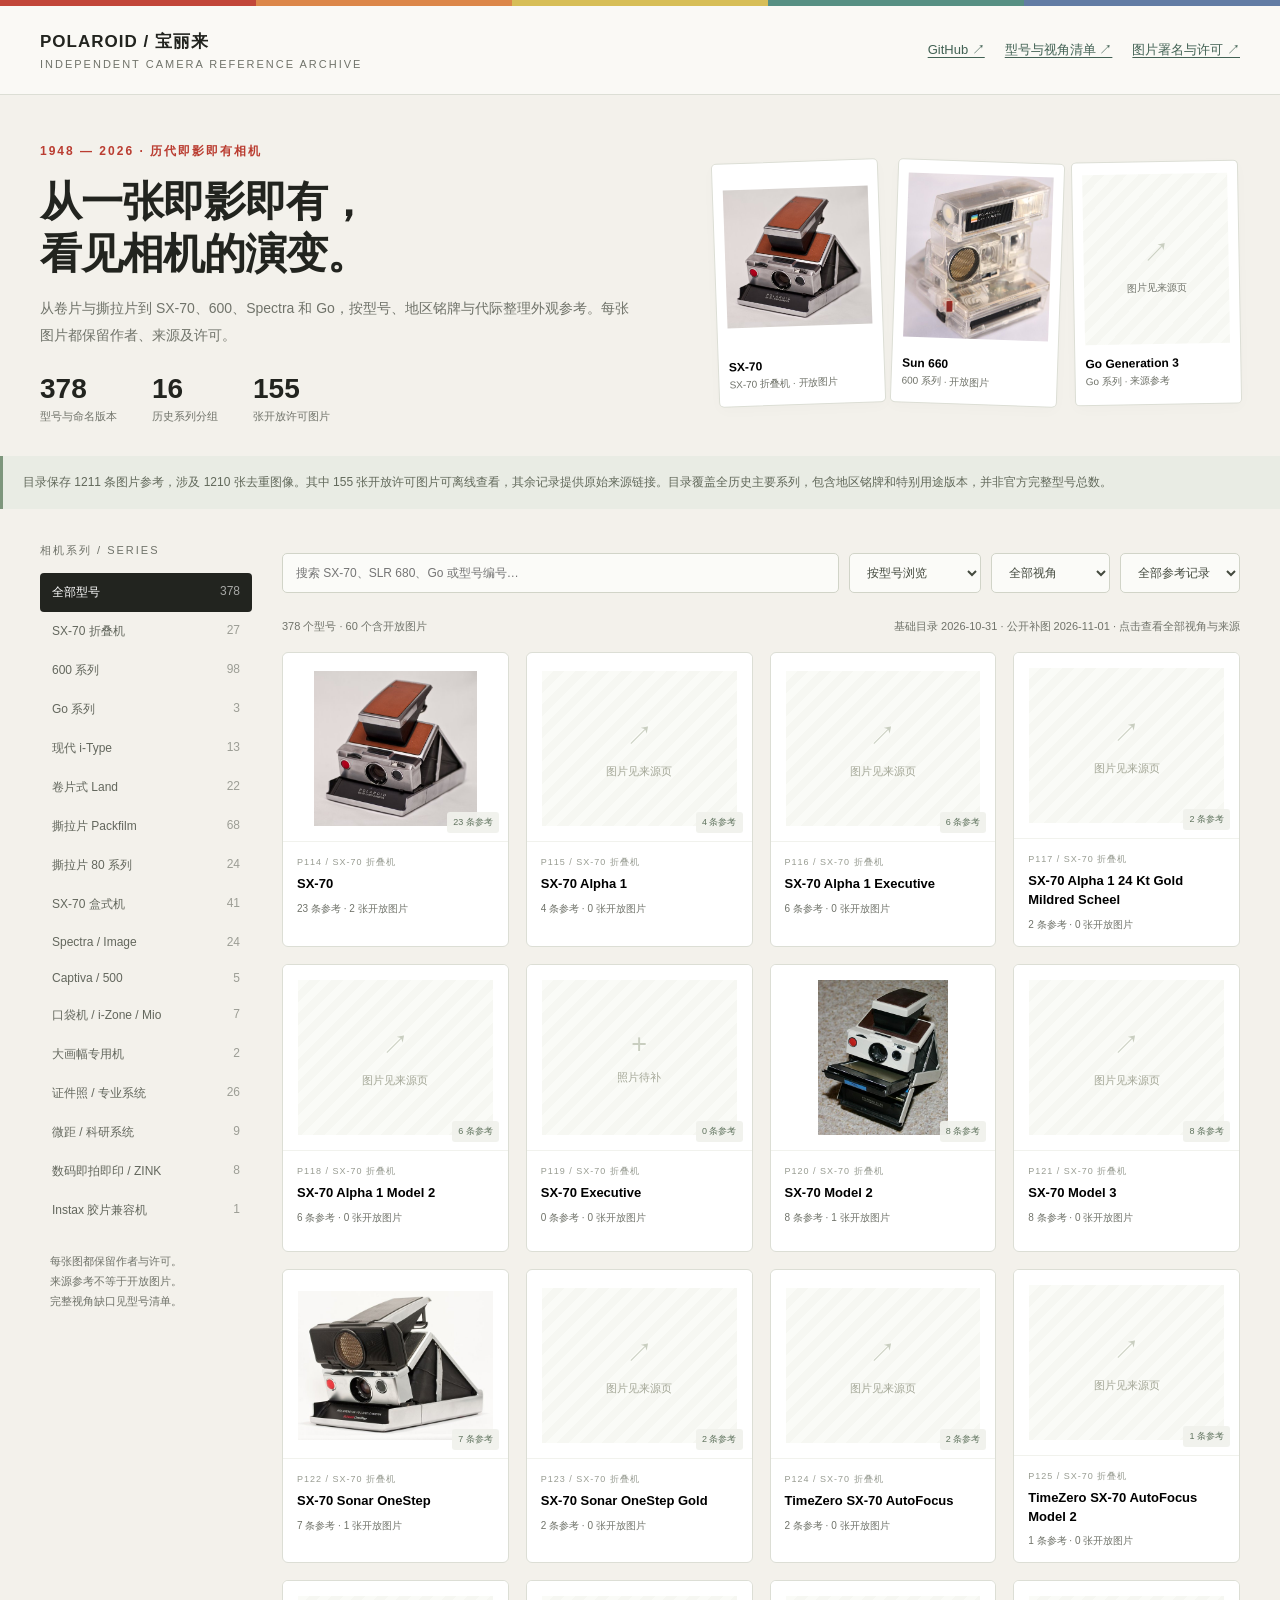
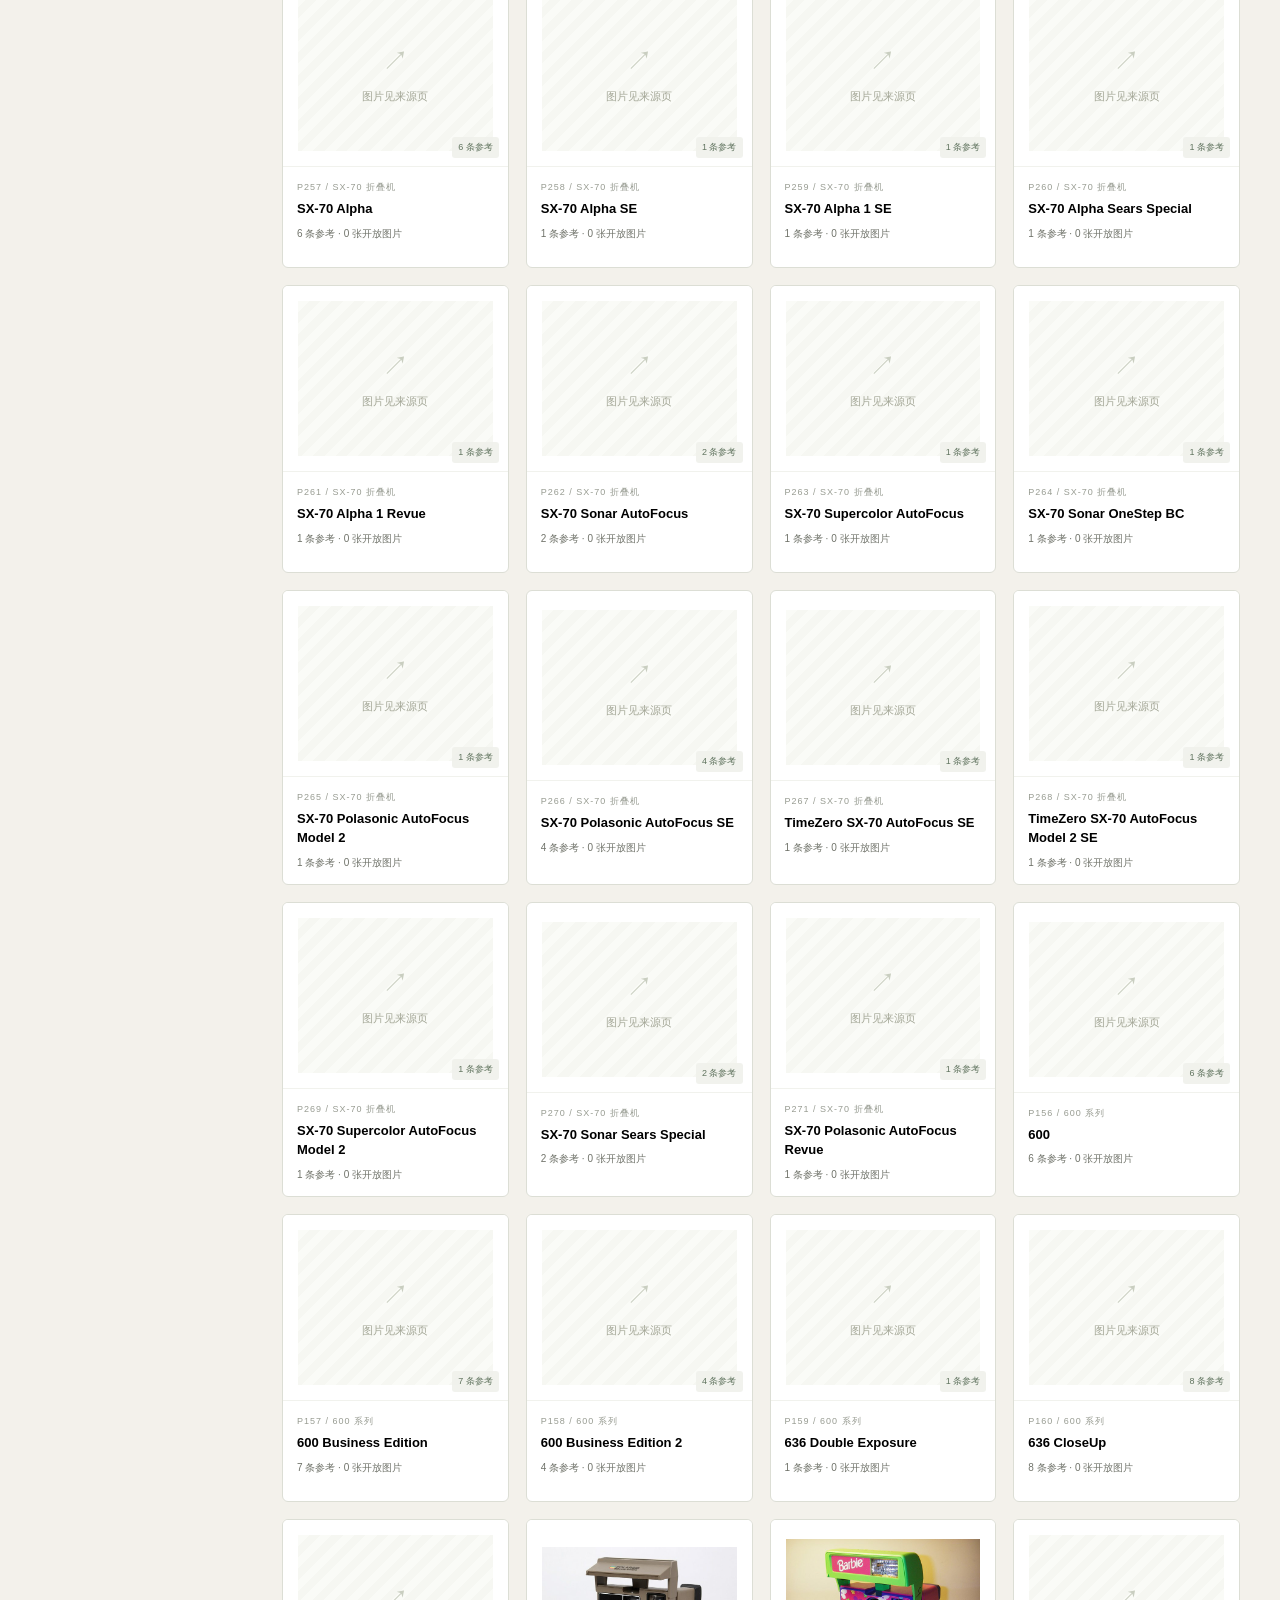
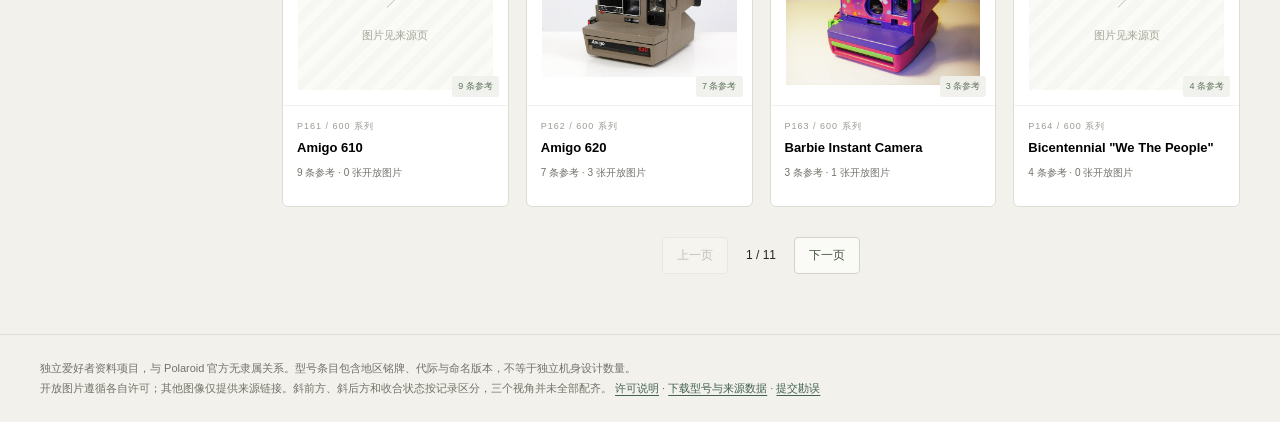
==== commit 0a7b1fe4: "Add attributed SX-70 open-license views for the public edition" ====
--- a/index.html
+++ b/index.html
@@ -55,7 +55,7 @@
         <option value="reference">来源链接</option>
       </select>
     </div>
-    <div class="resultline" role="status" aria-live="polite"><span id="resultcount"></span><span>资料截至 2026-10-31 · 点击查看全部视角与来源</span></div>
+    <div class="resultline" role="status" aria-live="polite"><span id="resultcount"></span><span>基础目录 2026-10-31 · 公开补图 2026-11-01 · 点击查看全部视角与来源</span></div>
     <div id="results"></div><div class="pagination" id="pagination"></div>
   </section>
 </main>
@@ -68,7 +68,7 @@
 开放图片遵循各自许可；其他图像仅提供来源链接。斜前方、斜后方和收合状态按记录区分，三个视角并未全部配齐。
 <a href="NOTICE.md">许可说明</a> · <a href="data/catalog.json">下载型号与来源数据</a> · <a href="https://github.com/yuhua0987/polaroid-camera-archive/issues">提交勘误</a></footer>
 <noscript><p id="noscript">请启用 JavaScript，或查看 <a href="docs/COVERAGE.md">型号清单</a>与<a href="docs/ATTRIBUTION.md">图片署名</a>。</p></noscript>
-<script id="data" type="application/json">{"schema_version":1,"title":"Polaroid Camera Archive / 宝丽来历代相机目录","data_date":"2026-10-31","publication_date":"2026-11-01","maintainer":"yuhua0987","scope":"型号及命名版本目录，非官方全球总数；不穷尽联名配色；排除普通数码、35mm/APS、纯打印机及第三方品牌。","stats":{"models":378,"families":16,"photo_references":1207,"referenced_images":1206,"models_with_references":372,"missing_reference_models":6,"bundled_images":151,"models_with_bundled_images":57},"models":[{"id":"P001","family":"卷片式 Land","name":"Model 95","sources":["https://en.wikipedia.org/wiki/List_of_Polaroid_instant_cameras"],"note":"","kind":"型号/命名版本","source_year":"1948–1953","views_recorded":["正面","侧面","收合"],"strict_views_pending":["背面"],"photos":[{"url":"https://thumb.wikimedia.org/wikipedia/commons/thumb/6/66/German_Museum_of_Technology%2C_Berlin_%2832800032116%29.jpg/1280px-German_Museum_of_Technology%2C_Berlin_%2832800032116%29.jpg?utm_source=commons.wikimedia.org&utm_campaign=imageinfo&utm_content=thumbnail","source":"https://commons.wikimedia.org/wiki/File:German_Museum_of_Technology,_Berlin_(32800032116).jpg","credit":"Sergey Galyonkin from Raleigh, USA","label":"外观 · 角度未标注","license":"CC BY-SA 2.0","origin":"commons","width":1280,"height":1510,"sha256":"09169d63a73876cd5dbef6caf545a0845ddb5081ea44bf5ba348cc0127a246ed","collected_date":"2026-10-31","path":"assets/media/09169d63a73876cd5dbef6caf545a0845ddb5081ea44bf5ba348cc0127a246ed.jpg","thumb":"assets/thumbs/09169d63a73876cd5dbef6caf545a0845ddb5081ea44bf5ba348cc0127a246ed.jpg","distribution":"bundled","license_url":"https://creativecommons.org/licenses/by-sa/2.0/","title":"File:German Museum of Technology, Berlin (32800032116).jpg","original_url":"https://upload.wikimedia.org/wikipedia/commons/6/66/German_Museum_of_Technology%2C_Berlin_%2832800032116%29.jpg?utm_source=commons.wikimedia.org&utm_campaign=imageinfo&utm_content=original"},{"url":"https://thumb.wikimedia.org/wikipedia/commons/thumb/8/88/Model95Closed.JPG/1280px-Model95Closed.JPG?utm_source=commons.wikimedia.org&utm_campaign=imageinfo&utm_content=thumbnail","source":"https://commons.wikimedia.org/wiki/File:Model95Closed.JPG","credit":"Gary600playsmc","label":"外观 · 角度未标注 · 收合","license":"CC BY-SA 4.0","origin":"commons","width":1280,"height":850,"sha256":"63801bbea6a68aad1cc19d01f0f05af28f3b0bb2216b56177854d51420343fd5","collected_date":"2026-10-31","path":"assets/media/63801bbea6a68aad1cc19d01f0f05af28f3b0bb2216b56177854d51420343fd5.jpg","thumb":"assets/thumbs/63801bbea6a68aad1cc19d01f0f05af28f3b0bb2216b56177854d51420343fd5.jpg","distribution":"bundled","license_url":"https://creativecommons.org/licenses/by-sa/4.0/","title":"File:Model95Closed.JPG","original_url":"https://upload.wikimedia.org/wikipedia/commons/8/88/Model95Closed.JPG?utm_source=commons.wikimedia.org&utm_campaign=imageinfo&utm_content=original"},{"url":"https://thumb.wikimedia.org/wikipedia/commons/thumb/d/db/Model95Front.JPG/1280px-Model95Front.JPG?utm_source=commons.wikimedia.org&utm_campaign=imageinfo&utm_content=thumbnail","source":"https://commons.wikimedia.org/wiki/File:Model95Front.JPG","credit":"Gary600playsmc","label":"正面","license":"CC BY-SA 4.0","origin":"commons","width":1280,"height":850,"sha256":"4925f83f2c9140abb89ffe14a3d2ddcd12ec13b8cd2dbc8d6edb6b6308e68e5a","collected_date":"2026-10-31","path":"assets/media/4925f83f2c9140abb89ffe14a3d2ddcd12ec13b8cd2dbc8d6edb6b6308e68e5a.jpg","thumb":"assets/thumbs/4925f83f2c9140abb89ffe14a3d2ddcd12ec13b8cd2dbc8d6edb6b6308e68e5a.jpg","distribution":"bundled","license_url":"https://creativecommons.org/licenses/by-sa/4.0/","title":"File:Model95Front.JPG","original_url":"https://upload.wikimedia.org/wikipedia/commons/d/db/Model95Front.JPG?utm_source=commons.wikimedia.org&utm_campaign=imageinfo&utm_content=original"},{"url":"https://thumb.wikimedia.org/wikipedia/commons/thumb/f/f6/Model95FullOpen.JPG/1280px-Model95FullOpen.JPG?utm_source=commons.wikimedia.org&utm_campaign=imageinfo&utm_content=thumbnail","source":"https://commons.wikimedia.org/wiki/File:Model95FullOpen.JPG","credit":"Gary600playsmc","label":"外观 · 角度未标注","license":"CC BY-SA 4.0","origin":"commons","width":1280,"height":850,"sha256":"33e929b25b2d48b39f8c00c0b860f94b4ffe31ac67dfd2d50d29d90e32d69cce","collected_date":"2026-10-31","path":"assets/media/33e929b25b2d48b39f8c00c0b860f94b4ffe31ac67dfd2d50d29d90e32d69cce.jpg","thumb":"assets/thumbs/33e929b25b2d48b39f8c00c0b860f94b4ffe31ac67dfd2d50d29d90e32d69cce.jpg","distribution":"bundled","license_url":"https://creativecommons.org/licenses/by-sa/4.0/","title":"File:Model95FullOpen.JPG","original_url":"https://upload.wikimedia.org/wikipedia/commons/f/f6/Model95FullOpen.JPG?utm_source=commons.wikimedia.org&utm_campaign=imageinfo&utm_content=original"},{"url":"https://thumb.wikimedia.org/wikipedia/commons/thumb/1/10/Model95Open.JPG/1280px-Model95Open.JPG?utm_source=commons.wikimedia.org&utm_campaign=imageinfo&utm_content=thumbnail","source":"https://commons.wikimedia.org/wiki/File:Model95Open.JPG","credit":"Gary600playsmc","label":"外观 · 角度未标注","license":"CC BY-SA 4.0","origin":"commons","width":1280,"height":850,"sha256":"2328ce5a1c9e7714611283bacc10285cde9c995b4e1a2d032cb9df0be73df58b","collected_date":"2026-10-31","path":"assets/media/2328ce5a1c9e7714611283bacc10285cde9c995b4e1a2d032cb9df0be73df58b.jpg","thumb":"assets/thumbs/2328ce5a1c9e7714611283bacc10285cde9c995b4e1a2d032cb9df0be73df58b.jpg","distribution":"bundled","license_url":"https://creativecommons.org/licenses/by-sa/4.0/","title":"File:Model95Open.JPG","original_url":"https://upload.wikimedia.org/wikipedia/commons/1/10/Model95Open.JPG?utm_source=commons.wikimedia.org&utm_campaign=imageinfo&utm_content=original"},{"url":"https://thumb.wikimedia.org/wikipedia/commons/thumb/2/23/Model95Side.JPG/1280px-Model95Side.JPG?utm_source=commons.wikimedia.org&utm_campaign=imageinfo&utm_content=thumbnail","source":"https://commons.wikimedia.org/wiki/File:Model95Side.JPG","credit":"Gary600playsmc","label":"侧面","license":"CC BY-SA 4.0","origin":"commons","width":1280,"height":850,"sha256":"e5e4035fc43ad0e12d6d9df64d21d86a04c43f4c36c6c0d2a305e1e3596b3f63","collected_date":"2026-10-31","path":"assets/media/e5e4035fc43ad0e12d6d9df64d21d86a04c43f4c36c6c0d2a305e1e3596b3f63.jpg","thumb":"assets/thumbs/e5e4035fc43ad0e12d6d9df64d21d86a04c43f4c36c6c0d2a305e1e3596b3f63.jpg","distribution":"bundled","license_url":"https://creativecommons.org/licenses/by-sa/4.0/","title":"File:Model95Side.JPG","original_url":"https://upload.wikimedia.org/wikipedia/commons/2/23/Model95Side.JPG?utm_source=commons.wikimedia.org&utm_campaign=imageinfo&utm_content=original"},{"url":"https://thumb.wikimedia.org/wikipedia/commons/thumb/8/8f/Old-fashioned%2C_but_still_attractive._%2843943969804%29.jpg/1280px-Old-fashioned%2C_but_still_attractive._%2843943969804%29.jpg?utm_source=commons.wikimedia.org&utm_campaign=imageinfo&utm_content=thumbnail","source":"https://commons.wikimedia.org/wiki/File:Old-fashioned,_but_still_attractive._(43943969804).jpg","credit":"Ralf Steinberger from Milan, Berlin + Munich, Italy + Germany","label":"外观 · 角度未标注","license":"CC BY 2.0","origin":"commons","width":1280,"height":853,"sha256":"d6470367369abbf7322de3f767bb25f934dc425f4fc114d4ecb613d592b8fde3","collected_date":"2026-10-31","path":"assets/media/d6470367369abbf7322de3f767bb25f934dc425f4fc114d4ecb613d592b8fde3.jpg","thumb":"assets/thumbs/d6470367369abbf7322de3f767bb25f934dc425f4fc114d4ecb613d592b8fde3.jpg","distribution":"bundled","license_url":"https://creativecommons.org/licenses/by/2.0/","title":"File:Old-fashioned, but still attractive. (43943969804).jpg","original_url":"https://upload.wikimedia.org/wikipedia/commons/8/8f/Old-fashioned%2C_but_still_attractive._%2843943969804%29.jpg?utm_source=commons.wikimedia.org&utm_campaign=imageinfo&utm_content=original"}]},{"id":"P002","family":"卷片式 Land","name":"Model 95A \"Speedliner\"","sources":["https://en.wikipedia.org/wiki/List_of_Polaroid_instant_cameras"],"note":"","kind":"型号/命名版本","source_year":"1954–1957","views_recorded":[],"strict_views_pending":["正面","侧面","背面"],"photos":[{"url":"https://thumb.wikimedia.org/wikipedia/commons/thumb/f/fb/Certo_Dresden_-_Dollina_III_camera_-_1.JPG/1280px-Certo_Dresden_-_Dollina_III_camera_-_1.JPG?utm_source=commons.wikimedia.org&utm_campaign=imageinfo&utm_content=thumbnail","source":"https://commons.wikimedia.org/wiki/File:Certo_Dresden_-_Dollina_III_camera_-_1.JPG","credit":"Jarek Tuszyński","label":"外观 · 角度未标注","license":"CC BY-SA 4.0","origin":"commons","width":1280,"height":1011,"sha256":"ecb52ef20b6b90e0b5aeb10b2cb88c081d138af1f64fb5bb0c2ce2d3c287673b","collected_date":"2026-10-31","path":"assets/media/ecb52ef20b6b90e0b5aeb10b2cb88c081d138af1f64fb5bb0c2ce2d3c287673b.jpg","thumb":"assets/thumbs/ecb52ef20b6b90e0b5aeb10b2cb88c081d138af1f64fb5bb0c2ce2d3c287673b.jpg","distribution":"bundled","license_url":"https://creativecommons.org/licenses/by-sa/4.0/","title":"File:Certo Dresden - Dollina III camera - 1.JPG","original_url":"https://upload.wikimedia.org/wikipedia/commons/f/fb/Certo_Dresden_-_Dollina_III_camera_-_1.JPG?utm_source=commons.wikimedia.org&utm_campaign=imageinfo&utm_content=original"},{"url":"https://thumb.wikimedia.org/wikipedia/commons/thumb/5/59/Polaroid_Land_Camera_Model_95A_-_1.JPG/1280px-Polaroid_Land_Camera_Model_95A_-_1.JPG?utm_source=commons.wikimedia.org&utm_campaign=imageinfo&utm_content=thumbnail","source":"https://commons.wikimedia.org/wiki/File:Polaroid_Land_Camera_Model_95A_-_1.JPG","credit":"Jarek Tuszyński","label":"外观 · 角度未标注","license":"CC BY-SA 4.0","origin":"commons","width":1280,"height":1230,"sha256":"4ac2294dcaaff10cfb5c1dd51762dc88b474fa7a7e92c91eee7762eaa83b8ac6","collected_date":"2026-10-31","path":"assets/media/4ac2294dcaaff10cfb5c1dd51762dc88b474fa7a7e92c91eee7762eaa83b8ac6.jpg","thumb":"assets/thumbs/4ac2294dcaaff10cfb5c1dd51762dc88b474fa7a7e92c91eee7762eaa83b8ac6.jpg","distribution":"bundled","license_url":"https://creativecommons.org/licenses/by-sa/4.0/","title":"File:Polaroid Land Camera Model 95A - 1.JPG","original_url":"https://upload.wikimedia.org/wikipedia/commons/5/59/Polaroid_Land_Camera_Model_95A_-_1.JPG?utm_source=commons.wikimedia.org&utm_campaign=imageinfo&utm_content=original"},{"url":"https://thumb.wikimedia.org/wikipedia/commons/thumb/2/2b/Polaroid_Land_Camera_Model_95A_-_2.JPG/1280px-Polaroid_Land_Camera_Model_95A_-_2.JPG?utm_source=commons.wikimedia.org&utm_campaign=imageinfo&utm_content=thumbnail","source":"https://commons.wikimedia.org/wiki/File:Polaroid_Land_Camera_Model_95A_-_2.JPG","credit":"Jarek Tuszyński","label":"外观 · 角度未标注","license":"CC BY-SA 4.0","origin":"commons","width":1280,"height":1162,"sha256":"ee892482752b6f94ef24ac7b361368d46149eda24308373a6addcc504bc351f3","collected_date":"2026-10-31","path":"assets/media/ee892482752b6f94ef24ac7b361368d46149eda24308373a6addcc504bc351f3.jpg","thumb":"assets/thumbs/ee892482752b6f94ef24ac7b361368d46149eda24308373a6addcc504bc351f3.jpg","distribution":"bundled","license_url":"https://creativecommons.org/licenses/by-sa/4.0/","title":"File:Polaroid Land Camera Model 95A - 2.JPG","original_url":"https://upload.wikimedia.org/wikipedia/commons/2/2b/Polaroid_Land_Camera_Model_95A_-_2.JPG?utm_source=commons.wikimedia.org&utm_campaign=imageinfo&utm_content=original"},{"url":"https://thumb.wikimedia.org/wikipedia/commons/thumb/e/e5/Polaroid_Land_Camera_Model_95A_-_3.JPG/1280px-Polaroid_Land_Camera_Model_95A_-_3.JPG?utm_source=commons.wikimedia.org&utm_campaign=imageinfo&utm_content=thumbnail","source":"https://commons.wikimedia.org/wiki/File:Polaroid_Land_Camera_Model_95A_-_3.JPG","credit":"Jarek Tuszyński","label":"外观 · 角度未标注","license":"CC BY-SA 4.0","origin":"commons","width":1280,"height":1085,"sha256":"df38df2a6994adf9577b0ee675c7517edd93ebad44249c8223f1057ce467d5f2","collected_date":"2026-10-31","path":"assets/media/df38df2a6994adf9577b0ee675c7517edd93ebad44249c8223f1057ce467d5f2.jpg","thumb":"assets/thumbs/df38df2a6994adf9577b0ee675c7517edd93ebad44249c8223f1057ce467d5f2.jpg","distribution":"bundled","license_url":"https://creativecommons.org/licenses/by-sa/4.0/","title":"File:Polaroid Land Camera Model 95A - 3.JPG","original_url":"https://upload.wikimedia.org/wikipedia/commons/e/e5/Polaroid_Land_Camera_Model_95A_-_3.JPG?utm_source=commons.wikimedia.org&utm_campaign=imageinfo&utm_content=original"},{"url":"https://thumb.wikimedia.org/wikipedia/commons/thumb/b/b0/Polaroid_Land_Camera_Model_95A_-_4.JPG/1280px-Polaroid_Land_Camera_Model_95A_-_4.JPG?utm_source=commons.wikimedia.org&utm_campaign=imageinfo&utm_content=thumbnail","source":"https://commons.wikimedia.org/wiki/File:Polaroid_Land_Camera_Model_95A_-_4.JPG","credit":"Jarek Tuszyński","label":"外观 · 角度未标注","license":"CC BY-SA 4.0","origin":"commons","width":1280,"height":1017,"sha256":"dc8d525bc43cdd2aea7bcd0d9ac0ff51591e3a5b7a1e95319fb31190d8c19e37","collected_date":"2026-10-31","path":"assets/media/dc8d525bc43cdd2aea7bcd0d9ac0ff51591e3a5b7a1e95319fb31190d8c19e37.jpg","thumb":"assets/thumbs/dc8d525bc43cdd2aea7bcd0d9ac0ff51591e3a5b7a1e95319fb31190d8c19e37.jpg","distribution":"bundled","license_url":"https://creativecommons.org/licenses/by-sa/4.0/","title":"File:Polaroid Land Camera Model 95A - 4.JPG","original_url":"https://upload.wikimedia.org/wikipedia/commons/b/b0/Polaroid_Land_Camera_Model_95A_-_4.JPG?utm_source=commons.wikimedia.org&utm_campaign=imageinfo&utm_content=original"},{"url":"https://thumb.wikimedia.org/wikipedia/commons/thumb/e/e8/Polaroid_Land_Camera_Model_95A_-_5.JPG/1280px-Polaroid_Land_Camera_Model_95A_-_5.JPG?utm_source=commons.wikimedia.org&utm_campaign=imageinfo&utm_content=thumbnail","source":"https://commons.wikimedia.org/wiki/File:Polaroid_Land_Camera_Model_95A_-_5.JPG","credit":"Jarek Tuszyński","label":"外观 · 角度未标注","license":"CC BY-SA 4.0","origin":"commons","width":1280,"height":945,"sha256":"d24b69c44461feb4ef7fd01aac4e61c2a3ec4fbf946951b1b2d6570779e3e284","collected_date":"2026-10-31","path":"assets/media/d24b69c44461feb4ef7fd01aac4e61c2a3ec4fbf946951b1b2d6570779e3e284.jpg","thumb":"assets/thumbs/d24b69c44461feb4ef7fd01aac4e61c2a3ec4fbf946951b1b2d6570779e3e284.jpg","distribution":"bundled","license_url":"https://creativecommons.org/licenses/by-sa/4.0/","title":"File:Polaroid Land Camera Model 95A - 5.JPG","original_url":"https://upload.wikimedia.org/wikipedia/commons/e/e8/Polaroid_Land_Camera_Model_95A_-_5.JPG?utm_source=commons.wikimedia.org&utm_campaign=imageinfo&utm_content=original"},{"url":"https://thumb.wikimedia.org/wikipedia/commons/thumb/8/89/Polaroid_Land_Camera_Model_95A_-_6.JPG/1280px-Polaroid_Land_Camera_Model_95A_-_6.JPG?utm_source=commons.wikimedia.org&utm_campaign=imageinfo&utm_content=thumbnail","source":"https://commons.wikimedia.org/wiki/File:Polaroid_Land_Camera_Model_95A_-_6.JPG","credit":"Jarek Tuszyński","label":"外观 · 角度未标注","license":"CC BY-SA 4.0","origin":"commons","width":1280,"height":898,"sha256":"f3d6a3cb0ddab73ba22bf138f194ea3950ddcde0f665f3b2bb2d03837805d00a","collected_date":"2026-10-31","path":"assets/media/f3d6a3cb0ddab73ba22bf138f194ea3950ddcde0f665f3b2bb2d03837805d00a.jpg","thumb":"assets/thumbs/f3d6a3cb0ddab73ba22bf138f194ea3950ddcde0f665f3b2bb2d03837805d00a.jpg","distribution":"bundled","license_url":"https://creativecommons.org/licenses/by-sa/4.0/","title":"File:Polaroid Land Camera Model 95A - 6.JPG","original_url":"https://upload.wikimedia.org/wikipedia/commons/8/89/Polaroid_Land_Camera_Model_95A_-_6.JPG?utm_source=commons.wikimedia.org&utm_campaign=imageinfo&utm_content=original"},{"url":"https://thumb.wikimedia.org/wikipedia/commons/thumb/c/c1/Polaroid_Land_Camera_Model_95A_-_7.JPG/1280px-Polaroid_Land_Camera_Model_95A_-_7.JPG?utm_source=commons.wikimedia.org&utm_campaign=imageinfo&utm_content=thumbnail","source":"https://commons.wikimedia.org/wiki/File:Polaroid_Land_Camera_Model_95A_-_7.JPG","credit":"Jarek Tuszyński","label":"外观 · 角度未标注","license":"CC BY-SA 4.0","origin":"commons","width":1280,"height":850,"sha256":"8118746061383852ccf71170ec8236e5e6ee2749e64fd68cebaee0395fa0b07e","collected_date":"2026-10-31","path":"assets/media/8118746061383852ccf71170ec8236e5e6ee2749e64fd68cebaee0395fa0b07e.jpg","thumb":"assets/thumbs/8118746061383852ccf71170ec8236e5e6ee2749e64fd68cebaee0395fa0b07e.jpg","distribution":"bundled","license_url":"https://creativecommons.org/licenses/by-sa/4.0/","title":"File:Polaroid Land Camera Model 95A - 7.JPG","original_url":"https://upload.wikimedia.org/wikipedia/commons/c/c1/Polaroid_Land_Camera_Model_95A_-_7.JPG?utm_source=commons.wikimedia.org&utm_campaign=imageinfo&utm_content=original"}]},{"id":"P003","family":"卷片式 Land","name":"Model 95B \"Speedliner\"","sources":["https://en.wikipedia.org/wiki/List_of_Polaroid_instant_cameras","https://s16home.com/products/folding-polaroid-land-camera-model-95b-c-1957"],"note":"","kind":"型号/命名版本","source_year":"1957–1961","views_recorded":[],"strict_views_pending":["正面","侧面","背面"],"photos":[{"url":"https://s16home.com/cdn/shop/products/polaroid-land-camera-95b-circa-1957-5.jpg?v=1558822830","source":"https://s16home.com/products/folding-polaroid-land-camera-model-95b-c-1957","credit":"s16home.com","label":"外观 · 角度未标注","license":"版权归原作者；未核实开放许可","origin":"image_search","width":2048,"height":2048,"sha256":"c3981364a9d59992e254ab41e950688be789fbbd41e204755eee1a1006d3406c","collected_date":"2026-10-31","path":null,"thumb":null,"distribution":"reference-only","license_url":null},{"url":"https://cdn.shopify.com/s/files/1/0018/9425/2633/products/polaroid-land-camera-95b-circa-1957-1.jpg?v=1558822824","source":"https://s16home.com/products/folding-polaroid-land-camera-model-95b-c-1957","credit":"s16home.com","label":"外观 · 角度未标注","license":"版权归原作者；未核实开放许可","origin":"image_search","width":2048,"height":2048,"sha256":"351020d04076f351efe32e75fa378d136cc9a5b6a70b650615b8ae7db57b2bbe","collected_date":"2026-10-31","path":null,"thumb":null,"distribution":"reference-only","license_url":null}]},{"id":"P004","family":"卷片式 Land","name":"Model 100 \"One Hundred\"","sources":["https://en.wikipedia.org/wiki/List_of_Polaroid_instant_cameras","https://www.ebay.com/itm/364163525881"],"note":"","kind":"型号/命名版本","source_year":"1954–1957","views_recorded":[],"strict_views_pending":["正面","侧面","背面"],"photos":[{"url":"https://i.ebayimg.com/images/g/ufQAAOSwXUBj~N8W/s-l1600.jpg","source":"https://www.ebay.com/itm/364163525881","credit":"www.ebay.com","label":"外观 · 角度未标注","license":"版权归原作者；未核实开放许可","origin":"image_search","width":1200,"height":1600,"sha256":"7df38f77f117e2b28e809cbc59004bfaae7464106d99d5c1c454cc057be460d1","collected_date":"2026-10-31","path":null,"thumb":null,"distribution":"reference-only","license_url":null},{"url":"https://i.ebayimg.com/images/g/H4UAAOSwrlBj~N8T/s-l1600.jpg","source":"https://www.ebay.com/itm/364163525881","credit":"www.ebay.com","label":"外观 · 角度未标注","license":"版权归原作者；未核实开放许可","origin":"image_search","width":1200,"height":1600,"sha256":"4ae091b2c1330be7ce78016e481d9f4f4944bcbb4de61727b287e54ca4207cd5","collected_date":"2026-10-31","path":null,"thumb":null,"distribution":"reference-only","license_url":null}]},{"id":"P005","family":"卷片式 Land","name":"Model 110 \"Pathfinder\"","sources":["https://en.wikipedia.org/wiki/List_of_Polaroid_instant_cameras","https://www.liveauctioneers.com/item/196159781_vintage-polaroid-pathfinder-land-camera-model-110-with-original-instructions-diffuser","https://www.1stdibs.com/furniture/more-furniture-collectibles/collectibles-curiosities/scientific-instruments/midcentury-polaroid-pathfinder-land-camera-circa-1952-1957/id-f_13635362/"],"note":"","kind":"型号/命名版本","source_year":"1952–1957","views_recorded":[],"strict_views_pending":["正面","侧面","背面"],"photos":[{"url":"https://p1.liveauctioneers.com/1276/358268/196159781_1_x.jpg?quality=70&version=1736439667","source":"https://www.liveauctioneers.com/item/196159781_vintage-polaroid-pathfinder-land-camera-model-110-with-original-instructions-diffuser","credit":"www.liveauctioneers.com","label":"外观 · 角度未标注","license":"版权归原作者；未核实开放许可","origin":"image_search","width":640,"height":480,"sha256":"c65d69a8ee361578f50e98331bd3aa47ad5f36a9b21542b3e6c398d7cceb6088","collected_date":"2026-10-31","path":null,"thumb":null,"distribution":"reference-only","license_url":null},{"url":"https://a.1stdibscdn.com/mid-century-polaroid-pathfinder-land-camera-c1952-1957-for-sale-picture-6/f_12802/1549844061609/vintage_polaroid_pathfinder_land_camera_folding_camera_leather_circa_1952_1957_6_master.jpg","source":"https://www.1stdibs.com/furniture/more-furniture-collectibles/collectibles-curiosities/scientific-instruments/midcentury-polaroid-pathfinder-land-camera-circa-1952-1957/id-f_13635362/","credit":"www.1stdibs.com","label":"外观 · 角度未标注","license":"版权归原作者；未核实开放许可","origin":"image_search","width":2048,"height":2048,"sha256":"407152cde8c4e143a7c9069cadd50b8253e5b3b35f71c157b5280e5e52985f4f","collected_date":"2026-10-31","path":null,"thumb":null,"distribution":"reference-only","license_url":null}]},{"id":"P006","family":"卷片式 Land","name":"Model 110A \"Pathfinder\"","sources":["https://en.wikipedia.org/wiki/List_of_Polaroid_instant_cameras"],"note":"","kind":"型号/命名版本","source_year":"1957–1960","views_recorded":[],"strict_views_pending":["正面","侧面","背面"],"photos":[{"url":"https://thumb.wikimedia.org/wikipedia/commons/thumb/2/2e/Polaroid_110A_Land_camera.JPG/1280px-Polaroid_110A_Land_camera.JPG?utm_source=commons.wikimedia.org&utm_campaign=imageinfo&utm_content=thumbnail","source":"https://commons.wikimedia.org/wiki/File:Polaroid_110A_Land_camera.JPG","credit":"Supportstorm","label":"外观 · 角度未标注","license":"Public domain","origin":"commons","width":1280,"height":960,"sha256":"a7ff299e3a2a40d1b368bf0a5b7954203c30e093260a85a261e14eedb7621af3","collected_date":"2026-10-31","path":"assets/media/a7ff299e3a2a40d1b368bf0a5b7954203c30e093260a85a261e14eedb7621af3.jpg","thumb":"assets/thumbs/a7ff299e3a2a40d1b368bf0a5b7954203c30e093260a85a261e14eedb7621af3.jpg","distribution":"bundled","license_url":"https://creativecommons.org/publicdomain/mark/1.0/","title":"File:Polaroid 110A Land camera.JPG","original_url":"https://upload.wikimedia.org/wikipedia/commons/2/2e/Polaroid_110A_Land_camera.JPG?utm_source=commons.wikimedia.org&utm_campaign=imageinfo&utm_content=original"}]},{"id":"P007","family":"卷片式 Land","name":"Model 110B \"Pathfinder\"","sources":["https://en.wikipedia.org/wiki/List_of_Polaroid_instant_cameras","https://www.etsy.com/listing/1500988657/polaroid-110b-pathfinder-camera-127mm-47","https://www.liveauctioneers.com/item/61998349_polaroid-110b-land-camera-mike-barich"],"note":"图片来源含改为撕拉片后背的实物；保留来源说明。","kind":"型号/命名版本","source_year":"1960–1964","views_recorded":[],"strict_views_pending":["正面","侧面","背面"],"photos":[{"url":"https://i.etsystatic.com/11187802/r/il/1904b9/4989670060/il_fullxfull.4989670060_f79q.jpg","source":"https://www.etsy.com/listing/1500988657/polaroid-110b-pathfinder-camera-127mm-47","credit":"www.etsy.com","label":"外观 · 角度未标注","license":"版权归原作者；未核实开放许可","origin":"image_search","width":1500,"height":1200,"sha256":"858a360c8ed494fe482f41e667c8095d8a6abf140afb352024513e7123ddd9d3","collected_date":"2026-10-31","path":null,"thumb":null,"distribution":"reference-only","license_url":null},{"url":"https://p1.liveauctioneers.com/5584/121794/61998349_1_x.jpg?auto=webp&format=pjpg&quality=50&version=1525877746&width=512","source":"https://www.liveauctioneers.com/item/61998349_polaroid-110b-land-camera-mike-barich","credit":"www.liveauctioneers.com","label":"外观 · 角度未标注","license":"版权归原作者；未核实开放许可","origin":"image_search","width":511,"height":384,"sha256":"7d915d472ee5ab48de6880b777ac25ebcc379d7ff602ec86502520981d788ce0","collected_date":"2026-10-31","path":null,"thumb":null,"distribution":"reference-only","license_url":null}]},{"id":"P008","family":"卷片式 Land","name":"Model 120","sources":["https://en.wikipedia.org/wiki/List_of_Polaroid_instant_cameras","https://www.appaphot.be/en/brands/polaroid-land-camera/polaroid-120/","https://store.shopping.yahoo.co.jp/natural777/15426.html"],"note":"","kind":"型号/命名版本","source_year":"1961–1965","views_recorded":[],"strict_views_pending":["正面","侧面","背面"],"photos":[{"url":"https://www.appaphot.be/media/2372/120_%7B68F93FC3-5C9B-4CA0-B4E3-CDFBB6BB687C%7D.jpg","source":"https://www.appaphot.be/en/brands/polaroid-land-camera/polaroid-120/","credit":"www.appaphot.be","label":"外观 · 角度未标注","license":"版权归原作者；未核实开放许可","origin":"image_search","width":1868,"height":2231,"sha256":"e42874d52db62ce26fc9c2356310ae33d5f0cb0470a5879a70a8926098d66fb7","collected_date":"2026-10-31","path":null,"thumb":null,"distribution":"reference-only","license_url":null},{"url":"https://item-shopping.c.yimg.jp/i/n/natural777_15426_3_d_20260309124402","source":"https://store.shopping.yahoo.co.jp/natural777/15426.html","credit":"store.shopping.yahoo.co.jp","label":"外观 · 角度未标注","license":"版权归原作者；未核实开放许可","origin":"image_search","width":900,"height":900,"sha256":"44e07890ef65b982f1a4834b6fbd748717f8ee43a8483efa4d2fda0afc308581","collected_date":"2026-10-31","path":null,"thumb":null,"distribution":"reference-only","license_url":null}]},{"id":"P009","family":"卷片式 Land","name":"Model 150","sources":["https://en.wikipedia.org/wiki/List_of_Polaroid_instant_cameras","https://www.ebay.com/itm/234868970386","https://www.ebay.com/itm/176482464207"],"note":"","kind":"型号/命名版本","source_year":"1957–1960","views_recorded":[],"strict_views_pending":["正面","侧面","背面"],"photos":[{"url":"https://i.ebayimg.com/images/g/zsYAAOSwECljzLsu/s-l1600.jpg","source":"https://www.ebay.com/itm/234868970386","credit":"www.ebay.com","label":"外观 · 角度未标注","license":"版权归原作者；未核实开放许可","origin":"image_search","width":1600,"height":1279,"sha256":"843e4af19aa9cdce27209aa289b94782c5086ae2e0986ea74964aa02ac754fcd","collected_date":"2026-10-31","path":null,"thumb":null,"distribution":"reference-only","license_url":null},{"url":"https://www.vintagefilmcamerashop.com/image/catalog/incoming/Vintage_Film_Camera_Shop_VP131-140_367.JPG","source":"https://www.ebay.com/itm/176482464207","credit":"www.ebay.com","label":"外观 · 角度未标注","license":"版权归原作者；未核实开放许可","origin":"image_search","width":1253,"height":2236,"sha256":"f82ba225692541235201a4cd44826b577e025b5cd70ea993e9f662f2f024abd8","collected_date":"2026-10-31","path":null,"thumb":null,"distribution":"reference-only","license_url":null}]},{"id":"P010","family":"卷片式 Land","name":"Model 160","sources":["https://en.wikipedia.org/wiki/List_of_Polaroid_instant_cameras"],"note":"","kind":"型号/命名版本","source_year":"1962–1965","views_recorded":[],"strict_views_pending":["正面","侧面","背面"],"photos":[{"url":"https://thumb.wikimedia.org/wikipedia/commons/thumb/e/ea/Vintage_Polaroid_Land_Camera%2C_Model_160%2C_Instant_Film_Camera%2C_Made_In_Japan%2C_Circa_1962_-_1965_%2834437865874%29.jpg/1280px-Vintage_Polaroid_Land_Camera%2C_Model_160%2C_Instant_Film_Camera%2C_Made_In_Japan%2C_Circa_1962_-_1965_%2834437865874%29.jpg?utm_source=commons.wikimedia.org&utm_campaign=imageinfo&utm_content=thumbnail","source":"https://commons.wikimedia.org/wiki/File:Vintage_Polaroid_Land_Camera,_Model_160,_Instant_Film_Camera,_Made_In_Japan,_Circa_1962_-_1965_(34437865874).jpg","credit":"Joe Haupt from USA","label":"外观 · 角度未标注","license":"CC BY-SA 2.0","origin":"commons","width":1280,"height":1649,"sha256":"13bda5ff384222b2e8fe3fdb8f48045ce71b8561126f5e2b262a1b9f2c0bca66","collected_date":"2026-10-31","path":"assets/media/13bda5ff384222b2e8fe3fdb8f48045ce71b8561126f5e2b262a1b9f2c0bca66.jpg","thumb":"assets/thumbs/13bda5ff384222b2e8fe3fdb8f48045ce71b8561126f5e2b262a1b9f2c0bca66.jpg","distribution":"bundled","license_url":"https://creativecommons.org/licenses/by-sa/2.0/","title":"File:Vintage Polaroid Land Camera, Model 160, Instant Film Camera, Made In Japan, Circa 1962 - 1965 (34437865874).jpg","original_url":"https://upload.wikimedia.org/wikipedia/commons/e/ea/Vintage_Polaroid_Land_Camera%2C_Model_160%2C_Instant_Film_Camera%2C_Made_In_Japan%2C_Circa_1962_-_1965_%2834437865874%29.jpg?utm_source=commons.wikimedia.org&utm_campaign=imageinfo&utm_content=original"}]},{"id":"P011","family":"卷片式 Land","name":"Model 700","sources":["https://en.wikipedia.org/wiki/List_of_Polaroid_instant_cameras","https://kameramuseum.de/objekte/polaroid-land-camera-the-700/","https://www.shapiroauctions.com/auction-lot/a-vintage-polaroid-land-camera-700-with-original_f704895844"],"note":"","kind":"型号/命名版本","source_year":"1955–1957","views_recorded":[],"strict_views_pending":["正面","侧面","背面"],"photos":[{"url":"https://kameramuseum.de/wp-content/uploads/2025/02/polaroid-the-700.jpg","source":"https://kameramuseum.de/objekte/polaroid-land-camera-the-700/","credit":"kameramuseum.de","label":"外观 · 角度未标注","license":"版权归原作者；未核实开放许可","origin":"image_search","width":1300,"height":975,"sha256":"36da75065b5931012060c9a6dcdf9c0f20d7d06ed232addbd3f76000a1a25f84","collected_date":"2026-10-31","path":null,"thumb":null,"distribution":"reference-only","license_url":null},{"url":"https://image.invaluable.com/housePhotos/shapiroauctions/21/732821/H3884-L304548929.jpg","source":"https://www.shapiroauctions.com/auction-lot/a-vintage-polaroid-land-camera-700-with-original_f704895844","credit":"www.shapiroauctions.com","label":"外观 · 角度未标注","license":"版权归原作者；未核实开放许可","origin":"image_search","width":1000,"height":997,"sha256":"46a11952b79e32e37c30b5a25c8b0ef34f47e06c448e378bef97f1df04f98086","collected_date":"2026-10-31","path":null,"thumb":null,"distribution":"reference-only","license_url":null}]},{"id":"P012","family":"卷片式 Land","name":"Model 800 \"The 800\"","sources":["https://en.wikipedia.org/wiki/List_of_Polaroid_instant_cameras","https://www.ripleyauctions.com/auction-lot/vintage-polaroid-model-800-folding-land-camera-us_BDC4A3CA5D","https://www.ebay.com/itm/404785021093"],"note":"","kind":"型号/命名版本","source_year":"1957–1962","views_recorded":[],"strict_views_pending":["正面","侧面","背面"],"photos":[{"url":"https://image.invaluable.com/housePhotos/ripleyauctions/15/785915/H0071-L394442577_original.JPG","source":"https://www.ripleyauctions.com/auction-lot/vintage-polaroid-model-800-folding-land-camera-us_BDC4A3CA5D","credit":"www.ripleyauctions.com","label":"外观 · 角度未标注","license":"版权归原作者；未核实开放许可","origin":"image_search","width":4096,"height":3072,"sha256":"5bb1eefbaa240135f0c972682121198e6197acfad4ddb8a962742e0ff4515c77","collected_date":"2026-10-31","path":null,"thumb":null,"distribution":"reference-only","license_url":null},{"url":"https://i.ebayimg.com/images/g/fy0AAOSwcRBlwsre/s-l1200.jpg","source":"https://www.ebay.com/itm/404785021093","credit":"www.ebay.com","label":"外观 · 角度未标注","license":"版权归原作者；未核实开放许可","origin":"image_search","width":900,"height":1200,"sha256":"cbbe8689e6dad7c9d8fdd1ee50e76c4a80a335a18db3df8cab5347217af3a508","collected_date":"2026-10-31","path":null,"thumb":null,"distribution":"reference-only","license_url":null}]},{"id":"P013","family":"卷片式 Land","name":"Model 850","sources":["https://en.wikipedia.org/wiki/List_of_Polaroid_instant_cameras","https://www.ebay.com/itm/314626413227","https://www.ebay.com/itm/317485234629"],"note":"","kind":"型号/命名版本","source_year":"1961–1963","views_recorded":[],"strict_views_pending":["正面","侧面","背面"],"photos":[{"url":"https://i.ebayimg.com/images/g/wbwAAOSwQHlkeifr/s-l1200.png","source":"https://www.ebay.com/itm/314626413227","credit":"www.ebay.com","label":"外观 · 角度未标注","license":"版权归原作者；未核实开放许可","origin":"image_search","width":1200,"height":800,"sha256":"79700351d777a16805ab2639013249f15b388afdc44dd12fc139545d640d899f","collected_date":"2026-10-31","path":null,"thumb":null,"distribution":"reference-only","license_url":null},{"url":"https://i.ebayimg.com/images/g/R10AAeSw83BpBD8G/s-l1200.png","source":"https://www.ebay.com/itm/317485234629","credit":"www.ebay.com","label":"外观 · 角度未标注","license":"版权归原作者；未核实开放许可","origin":"image_search","width":1200,"height":658,"sha256":"601b6090dc6404507d095687e731b9cea5ec054a9077840ac6deb43455033a35","collected_date":"2026-10-31","path":null,"thumb":null,"distribution":"reference-only","license_url":null}]},{"id":"P014","family":"卷片式 Land","name":"Model 900","sources":["https://en.wikipedia.org/wiki/List_of_Polaroid_instant_cameras"],"note":"","kind":"型号/命名版本","source_year":"1960–1963","views_recorded":[],"strict_views_pending":["正面","侧面","背面"],"photos":[{"url":"https://thumb.wikimedia.org/wikipedia/commons/thumb/3/3d/Electric_eye_%285458874677%29.jpg/1280px-Electric_eye_%285458874677%29.jpg?utm_source=commons.wikimedia.org&utm_campaign=imageinfo&utm_content=thumbnail","source":"https://commons.wikimedia.org/wiki/File:Electric_eye_(5458874677).jpg","credit":"Leif Skandsen","label":"外观 · 角度未标注","license":"CC BY 2.0","origin":"commons","width":1280,"height":1119,"sha256":"06dbe96a83ee0b5af508a6b1d41df5dfc6c8edf3c9a4638ee9962f32c3433695","collected_date":"2026-10-31","path":"assets/media/06dbe96a83ee0b5af508a6b1d41df5dfc6c8edf3c9a4638ee9962f32c3433695.jpg","thumb":"assets/thumbs/06dbe96a83ee0b5af508a6b1d41df5dfc6c8edf3c9a4638ee9962f32c3433695.jpg","distribution":"bundled","license_url":"https://creativecommons.org/licenses/by/2.0/","title":"File:Electric eye (5458874677).jpg","original_url":"https://upload.wikimedia.org/wikipedia/commons/3/3d/Electric_eye_%285458874677%29.jpg?utm_source=commons.wikimedia.org&utm_campaign=imageinfo&utm_content=original"},{"url":"https://thumb.wikimedia.org/wikipedia/commons/thumb/c/c0/Vintage_Polaroid_Model_900_Instant_Electric_Eye_Camera%2C_Used_Polaroid_Picture_Roll_Land_Film%2C_Made_In_USA%2C_Circa_1960_-_1963_%2835232779444%29.jpg/1280px-Vintage_Polaroid_Model_900_Instant_Electric_Eye_Camera%2C_Used_Polaroid_Picture_Roll_Land_Film%2C_Made_In_USA%2C_Circa_1960_-_1963_%2835232779444%29.jpg?utm_source=commons.wikimedia.org&utm_campaign=imageinfo&utm_content=thumbnail","source":"https://commons.wikimedia.org/wiki/File:Vintage_Polaroid_Model_900_Instant_Electric_Eye_Camera,_Used_Polaroid_Picture_Roll_Land_Film,_Made_In_USA,_Circa_1960_-_1963_(35232779444).jpg","credit":"Joe Haupt from USA","label":"外观 · 角度未标注","license":"CC BY-SA 2.0","origin":"commons","width":1280,"height":1371,"sha256":"d021279d848f1dcb6c4106de592e2443b785e2188ffd255b595276f7513d8259","collected_date":"2026-10-31","path":"assets/media/d021279d848f1dcb6c4106de592e2443b785e2188ffd255b595276f7513d8259.jpg","thumb":"assets/thumbs/d021279d848f1dcb6c4106de592e2443b785e2188ffd255b595276f7513d8259.jpg","distribution":"bundled","license_url":"https://creativecommons.org/licenses/by-sa/2.0/","title":"File:Vintage Polaroid Model 900 Instant Electric Eye Camera, Used Polaroid Picture Roll Land Film, Made In USA, Circa 1960 - 1963 (35232779444).jpg","original_url":"https://upload.wikimedia.org/wikipedia/commons/c/c0/Vintage_Polaroid_Model_900_Instant_Electric_Eye_Camera%2C_Used_Polaroid_Picture_Roll_Land_Film%2C_Made_In_USA%2C_Circa_1960_-_1963_%2835232779444%29.jpg?utm_source=commons.wikimedia.org&utm_campaign=imageinfo&utm_content=original"}]},{"id":"P015","family":"卷片式 Land","name":"Model J66","sources":["https://en.wikipedia.org/wiki/List_of_Polaroid_instant_cameras"],"note":"","kind":"型号/命名版本","source_year":"1961–1963","views_recorded":[],"strict_views_pending":["正面","侧面","背面"],"photos":[{"url":"https://upload.wikimedia.org/wikipedia/commons/0/04/Polaroid_Land_Camera_Model_J66.jpg?utm_source=commons.wikimedia.org&utm_campaign=imageinfo&utm_content=thumbnail_unscaled","source":"https://commons.wikimedia.org/wiki/File:Polaroid_Land_Camera_Model_J66.jpg","credit":"en:User:Cburnett","label":"外观 · 角度未标注","license":"CC BY-SA 3.0","origin":"commons","width":768,"height":665,"sha256":"391ed8c07ffa050874e868bd651f2dd996517f62e8cc1ed38985e69f104ea8fd","collected_date":"2026-10-31","path":"assets/media/391ed8c07ffa050874e868bd651f2dd996517f62e8cc1ed38985e69f104ea8fd.jpg","thumb":"assets/thumbs/391ed8c07ffa050874e868bd651f2dd996517f62e8cc1ed38985e69f104ea8fd.jpg","distribution":"bundled","license_url":"https://creativecommons.org/licenses/by-sa/3.0/","title":"File:Polaroid Land Camera Model J66.jpg","original_url":"https://upload.wikimedia.org/wikipedia/commons/0/04/Polaroid_Land_Camera_Model_J66.jpg?utm_source=commons.wikimedia.org&utm_campaign=imageinfo&utm_content=original"},{"url":"https://thumb.wikimedia.org/wikipedia/commons/thumb/f/f1/Vintage_Polaroid_Electric_Eye_Land_Camera%2C_Model_J66%2C_Fixed_Focus%2C_Auto_Exposure%2C_For_Type_47_Roll_Film%2C_Made_In_USA%2C_Circa_1961_-_1963_%2836232479916%29.jpg/1280px-Vintage_Polaroid_Electric_Eye_Land_Camera%2C_Model_J66%2C_Fixed_Focus%2C_Auto_Exposure%2C_For_Type_47_Roll_Film%2C_Made_In_USA%2C_Circa_1961_-_1963_%2836232479916%29.jpg?utm_source=commons.wikimedia.org&utm_campaign=imageinfo&utm_content=thumbnail","source":"https://commons.wikimedia.org/wiki/File:Vintage_Polaroid_Electric_Eye_Land_Camera,_Model_J66,_Fixed_Focus,_Auto_Exposure,_For_Type_47_Roll_Film,_Made_In_USA,_Circa_1961_-_1963_(36232479916).jpg","credit":"Joe Haupt from USA","label":"外观 · 角度未标注","license":"CC BY-SA 2.0","origin":"commons","width":1280,"height":1444,"sha256":"277c3590ccc306725e45100cee5cc7c8caa976ad3c38e67f93f0edfff5071c2a","collected_date":"2026-10-31","path":"assets/media/277c3590ccc306725e45100cee5cc7c8caa976ad3c38e67f93f0edfff5071c2a.jpg","thumb":"assets/thumbs/277c3590ccc306725e45100cee5cc7c8caa976ad3c38e67f93f0edfff5071c2a.jpg","distribution":"bundled","license_url":"https://creativecommons.org/licenses/by-sa/2.0/","title":"File:Vintage Polaroid Electric Eye Land Camera, Model J66, Fixed Focus, Auto Exposure, For Type 47 Roll Film, Made In USA, Circa 1961 - 1963 (36232479916).jpg","original_url":"https://upload.wikimedia.org/wikipedia/commons/f/f1/Vintage_Polaroid_Electric_Eye_Land_Camera%2C_Model_J66%2C_Fixed_Focus%2C_Auto_Exposure%2C_For_Type_47_Roll_Film%2C_Made_In_USA%2C_Circa_1961_-_1963_%2836232479916%29.jpg?utm_source=commons.wikimedia.org&utm_campaign=imageinfo&utm_content=original"}]},{"id":"P016","family":"卷片式 Land","name":"Model 80 \"Highlander\"","sources":["https://en.wikipedia.org/wiki/List_of_Polaroid_instant_cameras"],"note":"","kind":"型号/命名版本","source_year":"1954–1957","views_recorded":["正面","背面","收合"],"strict_views_pending":["侧面"],"photos":[{"url":"https://thumb.wikimedia.org/wikipedia/commons/thumb/4/45/Polaroid_Model_80_back_IMGP1824_WP.jpg/1280px-Polaroid_Model_80_back_IMGP1824_WP.jpg?utm_source=commons.wikimedia.org&utm_campaign=imageinfo&utm_content=thumbnail","source":"https://commons.wikimedia.org/wiki/File:Polaroid_Model_80_back_IMGP1824_WP.jpg","credit":"Smial","label":"背面 / 后背","license":"FAL","origin":"commons","width":1280,"height":854,"sha256":"711ad461ed893e31292cc2c5193d3bc5dfb30311cefe2e8579df367a9e083264","collected_date":"2026-10-31","path":"assets/media/711ad461ed893e31292cc2c5193d3bc5dfb30311cefe2e8579df367a9e083264.jpg","thumb":"assets/thumbs/711ad461ed893e31292cc2c5193d3bc5dfb30311cefe2e8579df367a9e083264.jpg","distribution":"bundled","license_url":"https://artlibre.org/licence/lal/en/","title":"File:Polaroid Model 80 back IMGP1824 WP.jpg","original_url":"https://upload.wikimedia.org/wikipedia/commons/4/45/Polaroid_Model_80_back_IMGP1824_WP.jpg?utm_source=commons.wikimedia.org&utm_campaign=imageinfo&utm_content=original"},{"url":"https://thumb.wikimedia.org/wikipedia/commons/thumb/5/50/Polaroid_Model_80_back_open_1_IMGP1826_WP.jpg/1280px-Polaroid_Model_80_back_open_1_IMGP1826_WP.jpg?utm_source=commons.wikimedia.org&utm_campaign=imageinfo&utm_content=thumbnail","source":"https://commons.wikimedia.org/wiki/File:Polaroid_Model_80_back_open_1_IMGP1826_WP.jpg","credit":"Smial","label":"后背打开 / 内部","license":"FAL","origin":"commons","width":1280,"height":854,"sha256":"114fab9abd25d65fcfb0225b7a3d37db8b9316cf6ff6eb7a499af36f7431453b","collected_date":"2026-10-31","path":"assets/media/114fab9abd25d65fcfb0225b7a3d37db8b9316cf6ff6eb7a499af36f7431453b.jpg","thumb":"assets/thumbs/114fab9abd25d65fcfb0225b7a3d37db8b9316cf6ff6eb7a499af36f7431453b.jpg","distribution":"bundled","license_url":"https://artlibre.org/licence/lal/en/","title":"File:Polaroid Model 80 back open 1 IMGP1826 WP.jpg","original_url":"https://upload.wikimedia.org/wikipedia/commons/5/50/Polaroid_Model_80_back_open_1_IMGP1826_WP.jpg?utm_source=commons.wikimedia.org&utm_campaign=imageinfo&utm_content=original"},{"url":"https://thumb.wikimedia.org/wikipedia/commons/thumb/3/39/Polaroid_Model_80_back_open_2_IMGP1828_WP.jpg/1280px-Polaroid_Model_80_back_open_2_IMGP1828_WP.jpg?utm_source=commons.wikimedia.org&utm_campaign=imageinfo&utm_content=thumbnail","source":"https://commons.wikimedia.org/wiki/File:Polaroid_Model_80_back_open_2_IMGP1828_WP.jpg","credit":"Smial","label":"后背打开 / 内部","license":"FAL","origin":"commons","width":1280,"height":854,"sha256":"3a2b4257b78e2f85e4f8695de457b5a54ec4ccd8ea50d0df9660072d93e9edb5","collected_date":"2026-10-31","path":"assets/media/3a2b4257b78e2f85e4f8695de457b5a54ec4ccd8ea50d0df9660072d93e9edb5.jpg","thumb":"assets/thumbs/3a2b4257b78e2f85e4f8695de457b5a54ec4ccd8ea50d0df9660072d93e9edb5.jpg","distribution":"bundled","license_url":"https://artlibre.org/licence/lal/en/","title":"File:Polaroid Model 80 back open 2 IMGP1828 WP.jpg","original_url":"https://upload.wikimedia.org/wikipedia/commons/3/39/Polaroid_Model_80_back_open_2_IMGP1828_WP.jpg?utm_source=commons.wikimedia.org&utm_campaign=imageinfo&utm_content=original"},{"url":"https://thumb.wikimedia.org/wikipedia/commons/thumb/e/e2/Polaroid_Model_80_back_open_3_IMGP1835_WP.jpg/1280px-Polaroid_Model_80_back_open_3_IMGP1835_WP.jpg?utm_source=commons.wikimedia.org&utm_campaign=imageinfo&utm_content=thumbnail","source":"https://commons.wikimedia.org/wiki/File:Polaroid_Model_80_back_open_3_IMGP1835_WP.jpg","credit":"Smial","label":"后背打开 / 内部","license":"FAL","origin":"commons","width":1280,"height":623,"sha256":"3904839a2965fcde6441afde5c45be8cbd367c2e6a91262f13c098e5c1752588","collected_date":"2026-10-31","path":"assets/media/3904839a2965fcde6441afde5c45be8cbd367c2e6a91262f13c098e5c1752588.jpg","thumb":"assets/thumbs/3904839a2965fcde6441afde5c45be8cbd367c2e6a91262f13c098e5c1752588.jpg","distribution":"bundled","license_url":"https://artlibre.org/licence/lal/en/","title":"File:Polaroid Model 80 back open 3 IMGP1835 WP.jpg","original_url":"https://upload.wikimedia.org/wikipedia/commons/e/e2/Polaroid_Model_80_back_open_3_IMGP1835_WP.jpg?utm_source=commons.wikimedia.org&utm_campaign=imageinfo&utm_content=original"},{"url":"https://thumb.wikimedia.org/wikipedia/commons/thumb/4/4e/Polaroid_Model_80_front_shut_IMGP1822_WP.jpg/1280px-Polaroid_Model_80_front_shut_IMGP1822_WP.jpg?utm_source=commons.wikimedia.org&utm_campaign=imageinfo&utm_content=thumbnail","source":"https://commons.wikimedia.org/wiki/File:Polaroid_Model_80_front_shut_IMGP1822_WP.jpg","credit":"Smial","label":"正面 · 收合","license":"FAL","origin":"commons","width":1280,"height":874,"sha256":"7e871ba7e570fef29e536d014fd030ac7b12e56a825fb047f1f568a2ff6196f4","collected_date":"2026-10-31","path":"assets/media/7e871ba7e570fef29e536d014fd030ac7b12e56a825fb047f1f568a2ff6196f4.jpg","thumb":"assets/thumbs/7e871ba7e570fef29e536d014fd030ac7b12e56a825fb047f1f568a2ff6196f4.jpg","distribution":"bundled","license_url":"https://artlibre.org/licence/lal/en/","title":"File:Polaroid Model 80 front shut IMGP1822 WP.jpg","original_url":"https://upload.wikimedia.org/wikipedia/commons/4/4e/Polaroid_Model_80_front_shut_IMGP1822_WP.jpg?utm_source=commons.wikimedia.org&utm_campaign=imageinfo&utm_content=original"},{"url":"https://thumb.wikimedia.org/wikipedia/commons/thumb/a/a8/Polaroid_model_80_mit_blitz_model_281_IMGP1850_WP.jpg/1280px-Polaroid_model_80_mit_blitz_model_281_IMGP1850_WP.jpg?utm_source=commons.wikimedia.org&utm_campaign=imageinfo&utm_content=thumbnail","source":"https://commons.wikimedia.org/wiki/File:Polaroid_model_80_mit_blitz_model_281_IMGP1850_WP.jpg","credit":"Smial","label":"外观 · 角度未标注","license":"FAL","origin":"commons","width":1280,"height":1517,"sha256":"99c17fad187f3c0836b720bdf5dae299c5ef3cc87f18119740afedd3518bf5d2","collected_date":"2026-10-31","path":"assets/media/99c17fad187f3c0836b720bdf5dae299c5ef3cc87f18119740afedd3518bf5d2.jpg","thumb":"assets/thumbs/99c17fad187f3c0836b720bdf5dae299c5ef3cc87f18119740afedd3518bf5d2.jpg","distribution":"bundled","license_url":"https://artlibre.org/licence/lal/en/","title":"File:Polaroid model 80 mit blitz model 281 IMGP1850 WP.jpg","original_url":"https://upload.wikimedia.org/wikipedia/commons/a/a8/Polaroid_model_80_mit_blitz_model_281_IMGP1850_WP.jpg?utm_source=commons.wikimedia.org&utm_campaign=imageinfo&utm_content=original"}]},{"id":"P017","family":"卷片式 Land","name":"Model 80A \"Highlander\"","sources":["https://en.wikipedia.org/wiki/List_of_Polaroid_instant_cameras"],"note":"","kind":"型号/命名版本","source_year":"1957–1959","views_recorded":[],"strict_views_pending":["正面","侧面","背面"],"photos":[{"url":"https://thumb.wikimedia.org/wikipedia/commons/thumb/6/64/Vintage_Polaroid_Model_80A_Highlander_Instant_Photography_Folding_Camera%2C_Made_In_USA%2C_Circa_1958_%2835261195743%29.jpg/1280px-Vintage_Polaroid_Model_80A_Highlander_Instant_Photography_Folding_Camera%2C_Made_In_USA%2C_Circa_1958_%2835261195743%29.jpg?utm_source=commons.wikimedia.org&utm_campaign=imageinfo&utm_content=thumbnail","source":"https://commons.wikimedia.org/wiki/File:Vintage_Polaroid_Model_80A_Highlander_Instant_Photography_Folding_Camera,_Made_In_USA,_Circa_1958_(35261195743).jpg","credit":"Joe Haupt from USA","label":"外观 · 角度未标注","license":"CC BY-SA 2.0","origin":"commons","width":1280,"height":1937,"sha256":"df688680729659e3e39c21d9371a75e3a0b39e400f746cff56f1e2c4ed4c20d0","collected_date":"2026-10-31","path":"assets/media/df688680729659e3e39c21d9371a75e3a0b39e400f746cff56f1e2c4ed4c20d0.jpg","thumb":"assets/thumbs/df688680729659e3e39c21d9371a75e3a0b39e400f746cff56f1e2c4ed4c20d0.jpg","distribution":"bundled","license_url":"https://creativecommons.org/licenses/by-sa/2.0/","title":"File:Vintage Polaroid Model 80A Highlander Instant Photography Folding Camera, Made In USA, Circa 1958 (35261195743).jpg","original_url":"https://upload.wikimedia.org/wikipedia/commons/6/64/Vintage_Polaroid_Model_80A_Highlander_Instant_Photography_Folding_Camera%2C_Made_In_USA%2C_Circa_1958_%2835261195743%29.jpg?utm_source=commons.wikimedia.org&utm_campaign=imageinfo&utm_content=original"}]},{"id":"P018","family":"卷片式 Land","name":"Model 80B \"Highlander\"","sources":["https://en.wikipedia.org/wiki/List_of_Polaroid_instant_cameras","https://brocantelareconquete.com/boutique/fr/polaroid-land-camera-model-80-b-vintage-p11288/","https://www.etsy.com/listing/241022656/vintage-1965-polaroid-model-80b"],"note":"","kind":"型号/命名版本","source_year":"1959–1961","views_recorded":[],"strict_views_pending":["正面","侧面","背面"],"photos":[{"url":"https://brocantelareconquete.com/boutique/image/cache/catalog/AC392%20polaroid%20gris%20%282%29-700x700.jpg","source":"https://brocantelareconquete.com/boutique/fr/polaroid-land-camera-model-80-b-vintage-p11288/","credit":"brocantelareconquete.com","label":"外观 · 角度未标注","license":"版权归原作者；未核实开放许可","origin":"image_search","width":700,"height":700,"sha256":"6ed2508bd17862e00b4ac68c1d3d56797a440f1105ea928b5fdd7f229db7b890","collected_date":"2026-10-31","path":null,"thumb":null,"distribution":"reference-only","license_url":null},{"url":"https://i.etsystatic.com/11384394/r/il/750110/804133584/il_794xN.804133584_6jbd.jpg","source":"https://www.etsy.com/listing/241022656/vintage-1965-polaroid-model-80b","credit":"www.etsy.com","label":"外观 · 角度未标注","license":"版权归原作者；未核实开放许可","origin":"image_search","width":794,"height":527,"sha256":"6a88e1b7f1f962b0d8e4db08d865a89c08fddf2161fd5df9a8f1fe8e0063c427","collected_date":"2026-10-31","path":null,"thumb":null,"distribution":"reference-only","license_url":null}]},{"id":"P019","family":"卷片式 Land","name":"Model J33","sources":["https://en.wikipedia.org/wiki/List_of_Polaroid_instant_cameras"],"note":"","kind":"型号/命名版本","source_year":"1961–1963","views_recorded":[],"strict_views_pending":["正面","侧面","背面"],"photos":[{"url":"https://thumb.wikimedia.org/wikipedia/commons/thumb/8/8f/Polaroid_J_33.jpg/1280px-Polaroid_J_33.jpg?utm_source=commons.wikimedia.org&utm_campaign=imageinfo&utm_content=thumbnail","source":"https://commons.wikimedia.org/wiki/File:Polaroid_J_33.jpg","credit":"Terri Monahan from Wellington, FL, USA","label":"外观 · 角度未标注","license":"CC BY-SA 2.0","origin":"commons","width":1280,"height":960,"sha256":"263582163db1fb4ed61feffd458f7c73c1a0c1b27d7aa2972135f6b88d8a5032","collected_date":"2026-10-31","path":"assets/media/263582163db1fb4ed61feffd458f7c73c1a0c1b27d7aa2972135f6b88d8a5032.jpg","thumb":"assets/thumbs/263582163db1fb4ed61feffd458f7c73c1a0c1b27d7aa2972135f6b88d8a5032.jpg","distribution":"bundled","license_url":"https://creativecommons.org/licenses/by-sa/2.0/","title":"File:Polaroid J 33.jpg","original_url":"https://upload.wikimedia.org/wikipedia/commons/8/8f/Polaroid_J_33.jpg?utm_source=commons.wikimedia.org&utm_campaign=imageinfo&utm_content=original"}]},{"id":"P020","family":"卷片式 Land","name":"Model 20 \"Swinger\"","sources":["https://en.wikipedia.org/wiki/List_of_Polaroid_instant_cameras","https://retrospekt.com/products/polaroid-model-20-the-swinger-packfilm-land-camera?srsltid=AfmBOorqmkXsH2Wq6ZIbkYqVTW-kFx4ZolS4uVgJGWgUQnic-AcD2ndM","https://www.etsy.com/listing/4437086138/mid-century-modern-polaroid-land-camera"],"note":"","kind":"型号/命名版本","source_year":"1965–1970","views_recorded":[],"strict_views_pending":["正面","侧面","背面"],"photos":[{"url":"https://retrospekt.com/cdn/shop/files/MB-1030_3.jpg?v=1728333241&width=3000","source":"https://retrospekt.com/products/polaroid-model-20-the-swinger-packfilm-land-camera?srsltid=AfmBOorqmkXsH2Wq6ZIbkYqVTW-kFx4ZolS4uVgJGWgUQnic-AcD2ndM","credit":"retrospekt.com","label":"外观 · 角度未标注","license":"版权归原作者；未核实开放许可","origin":"image_search","width":3000,"height":3000,"sha256":"3fc40a6b50b03beec2302ab3159cf204e526eacc807982cd1d26f90caf34f5b4","collected_date":"2026-10-31","path":null,"thumb":null,"distribution":"reference-only","license_url":null},{"url":"https://i.etsystatic.com/33150677/r/il/1da81f/7576517058/il_794xN.7576517058_by51.jpg","source":"https://www.etsy.com/listing/4437086138/mid-century-modern-polaroid-land-camera","credit":"www.etsy.com","label":"外观 · 角度未标注","license":"版权归原作者；未核实开放许可","origin":"image_search","width":794,"height":794,"sha256":"1c6e6555b50bf438a36de3cdcbad90b84cd7d13fd214b4bac42f081d174c61ef","collected_date":"2026-10-31","path":null,"thumb":null,"distribution":"reference-only","license_url":null}]},{"id":"P021","family":"卷片式 Land","name":"Model M15 \"Swinger Sentinel\"","sources":["https://en.wikipedia.org/wiki/List_of_Polaroid_instant_cameras","https://www.ebay.com/itm/374814605454","https://www.ebay.com/itm/396477923948"],"note":"","kind":"型号/命名版本","source_year":"","views_recorded":[],"strict_views_pending":["正面","侧面","背面"],"photos":[{"url":"https://i.ebayimg.com/images/g/2ggAAOSwPNVkssIl/s-l1200.jpg","source":"https://www.ebay.com/itm/374814605454","credit":"www.ebay.com","label":"外观 · 角度未标注","license":"版权归原作者；未核实开放许可","origin":"image_search","width":1183,"height":1200,"sha256":"3c067e03050ce0485c29134dd4b60882ae8b268e250a67de1778abd526649cd6","collected_date":"2026-10-31","path":null,"thumb":null,"distribution":"reference-only","license_url":null},{"url":"https://i.ebayimg.com/images/g/DfsAAeSwzLdn~spa/s-l1200.jpg","source":"https://www.ebay.com/itm/396477923948","credit":"www.ebay.com","label":"外观 · 角度未标注","license":"版权归原作者；未核实开放许可","origin":"image_search","width":820,"height":820,"sha256":"f24f8ef34e7088a22664de285c0afbeca314a1f567ce305bea87af07b4a7abb0","collected_date":"2026-10-31","path":null,"thumb":null,"distribution":"reference-only","license_url":null}]},{"id":"P022","family":"卷片式 Land","name":"Swinger II","sources":["https://en.wikipedia.org/wiki/List_of_Polaroid_instant_cameras","https://www.ebid.net/uk/for-sale/vintage-polaroid-swinger-ii-instant-land-camera-108-pack-film-grey-very-good-207648210.htm","https://www.ebay.com/itm/292705294394"],"note":"","kind":"型号/命名版本","source_year":"","views_recorded":[],"strict_views_pending":["正面","侧面","背面"],"photos":[{"url":"https://pic.ebid.net/upload_big/6/9/9/uo_1649423388-11225-5.jpg","source":"https://www.ebid.net/uk/for-sale/vintage-polaroid-swinger-ii-instant-land-camera-108-pack-film-grey-very-good-207648210.htm","credit":"www.ebid.net","label":"外观 · 角度未标注","license":"版权归原作者；未核实开放许可","origin":"image_search","width":700,"height":700,"sha256":"f61af3b59a84da51ee7d5bd5327279ba334eda0b3fec79a9cfa5cefdc526ec19","collected_date":"2026-10-31","path":null,"thumb":null,"distribution":"reference-only","license_url":null},{"url":"https://i.ebayimg.com/images/g/cmUAAOSw9elbiSy3/s-l1200.jpg","source":"https://www.ebay.com/itm/292705294394","credit":"www.ebay.com","label":"外观 · 角度未标注","license":"版权归原作者；未核实开放许可","origin":"image_search","width":1200,"height":900,"sha256":"02bfa02c98e1afa5972b3b914826aab971b7635408af08f7e5b33ee9588d066c","collected_date":"2026-10-31","path":null,"thumb":null,"distribution":"reference-only","license_url":null}]},{"id":"P023","family":"撕拉片 Packfilm","name":"Model 100","sources":["https://en.wikipedia.org/wiki/List_of_Polaroid_instant_cameras"],"note":"","kind":"型号/命名版本","source_year":"1963–1966","views_recorded":[],"strict_views_pending":["正面","侧面","背面"],"photos":[{"url":"https://www.polamad.com/images/cam-100.jpg","source":"https://www.polamad.com/polaroidshop-land.html","credit":"Polaroid Madness / Redfoxpress","label":"外观 · 角度未标注","license":"版权归原作者；未核实开放许可","origin":"collector","width":397,"height":394,"sha256":"54ae715b028f039f33911261ac72b48853c89c2cf8117b4d042560ae4eb29bb1","collected_date":"2026-10-31","path":null,"thumb":null,"distribution":"reference-only","license_url":null},{"url":"https://thumb.wikimedia.org/wikipedia/commons/thumb/1/11/Polaroid_camera_%2893076%29.jpg/1280px-Polaroid_camera_%2893076%29.jpg?utm_source=commons.wikimedia.org&utm_campaign=imageinfo&utm_content=thumbnail","source":"https://commons.wikimedia.org/wiki/File:Polaroid_camera_(93076).jpg","credit":"Shyamal","label":"外观 · 角度未标注","license":"CC0","origin":"commons","width":1280,"height":1191,"sha256":"a69a430a5dcb85dc8c4232fdaab2dd6d472a3adce798e8ba04a01ae3cffbfbea","collected_date":"2026-10-31","path":"assets/media/a69a430a5dcb85dc8c4232fdaab2dd6d472a3adce798e8ba04a01ae3cffbfbea.jpg","thumb":"assets/thumbs/a69a430a5dcb85dc8c4232fdaab2dd6d472a3adce798e8ba04a01ae3cffbfbea.jpg","distribution":"bundled","license_url":"https://creativecommons.org/publicdomain/zero/1.0/","title":"File:Polaroid camera (93076).jpg","original_url":"https://upload.wikimedia.org/wikipedia/commons/1/11/Polaroid_camera_%2893076%29.jpg?utm_source=commons.wikimedia.org&utm_campaign=imageinfo&utm_content=original"},{"url":"https://thumb.wikimedia.org/wikipedia/commons/thumb/b/b5/Polaroid_Land_Camera_100_IMGP1930_WP.jpg/1280px-Polaroid_Land_Camera_100_IMGP1930_WP.jpg?utm_source=commons.wikimedia.org&utm_campaign=imageinfo&utm_content=thumbnail","source":"https://commons.wikimedia.org/wiki/File:Polaroid_Land_Camera_100_IMGP1930_WP.jpg","credit":"smial","label":"外观 · 角度未标注","license":"FAL","origin":"commons","width":1280,"height":959,"sha256":"64de745344e7c73afd1ad2d1b6bccf27311bfe45663d1ae7468c11b36644c4dc","collected_date":"2026-10-31","path":"assets/media/64de745344e7c73afd1ad2d1b6bccf27311bfe45663d1ae7468c11b36644c4dc.jpg","thumb":"assets/thumbs/64de745344e7c73afd1ad2d1b6bccf27311bfe45663d1ae7468c11b36644c4dc.jpg","distribution":"bundled","license_url":"https://artlibre.org/licence/lal/en/","title":"File:Polaroid Land Camera 100 IMGP1930 WP.jpg","original_url":"https://upload.wikimedia.org/wikipedia/commons/b/b5/Polaroid_Land_Camera_100_IMGP1930_WP.jpg?utm_source=commons.wikimedia.org&utm_campaign=imageinfo&utm_content=original"},{"url":"https://thumb.wikimedia.org/wikipedia/commons/thumb/a/a0/Polaroid_Land_Camera_100_IMGP1932_WP.jpg/1280px-Polaroid_Land_Camera_100_IMGP1932_WP.jpg?utm_source=commons.wikimedia.org&utm_campaign=imageinfo&utm_content=thumbnail","source":"https://commons.wikimedia.org/wiki/File:Polaroid_Land_Camera_100_IMGP1932_WP.jpg","credit":"smial","label":"外观 · 角度未标注","license":"FAL","origin":"commons","width":1280,"height":959,"sha256":"7f7e2936264d85f7d949473a96650f08e338b6c04c1b0812ef1c4bfd98d2fded","collected_date":"2026-10-31","path":"assets/media/7f7e2936264d85f7d949473a96650f08e338b6c04c1b0812ef1c4bfd98d2fded.jpg","thumb":"assets/thumbs/7f7e2936264d85f7d949473a96650f08e338b6c04c1b0812ef1c4bfd98d2fded.jpg","distribution":"bundled","license_url":"https://artlibre.org/licence/lal/en/","title":"File:Polaroid Land Camera 100 IMGP1932 WP.jpg","original_url":"https://upload.wikimedia.org/wikipedia/commons/a/a0/Polaroid_Land_Camera_100_IMGP1932_WP.jpg?utm_source=commons.wikimedia.org&utm_campaign=imageinfo&utm_content=original"},{"url":"https://thumb.wikimedia.org/wikipedia/commons/thumb/3/36/Polaroid_Land_Camera_100_IMGP1933_WP.jpg/1280px-Polaroid_Land_Camera_100_IMGP1933_WP.jpg?utm_source=commons.wikimedia.org&utm_campaign=imageinfo&utm_content=thumbnail","source":"https://commons.wikimedia.org/wiki/File:Polaroid_Land_Camera_100_IMGP1933_WP.jpg","credit":"smial","label":"外观 · 角度未标注","license":"FAL","origin":"commons","width":1280,"height":959,"sha256":"8f69b4047ba5c689b69fbcd98a454c03969eb7b48fc70856ba06c895519263ac","collected_date":"2026-10-31","path":"assets/media/8f69b4047ba5c689b69fbcd98a454c03969eb7b48fc70856ba06c895519263ac.jpg","thumb":"assets/thumbs/8f69b4047ba5c689b69fbcd98a454c03969eb7b48fc70856ba06c895519263ac.jpg","distribution":"bundled","license_url":"https://artlibre.org/licence/lal/en/","title":"File:Polaroid Land Camera 100 IMGP1933 WP.jpg","original_url":"https://upload.wikimedia.org/wikipedia/commons/3/36/Polaroid_Land_Camera_100_IMGP1933_WP.jpg?utm_source=commons.wikimedia.org&utm_campaign=imageinfo&utm_content=original"},{"url":"https://thumb.wikimedia.org/wikipedia/commons/thumb/c/cc/Polaroid_Land_Camera_100_IMGP1934_WP.jpg/1280px-Polaroid_Land_Camera_100_IMGP1934_WP.jpg?utm_source=commons.wikimedia.org&utm_campaign=imageinfo&utm_content=thumbnail","source":"https://commons.wikimedia.org/wiki/File:Polaroid_Land_Camera_100_IMGP1934_WP.jpg","credit":"smial","label":"外观 · 角度未标注","license":"FAL","origin":"commons","width":1280,"height":959,"sha256":"d1bee876412fb4a10cbecd8e4b25da4cdf9931bac621be25cdf588d1f445512a","collected_date":"2026-10-31","path":"assets/media/d1bee876412fb4a10cbecd8e4b25da4cdf9931bac621be25cdf588d1f445512a.jpg","thumb":"assets/thumbs/d1bee876412fb4a10cbecd8e4b25da4cdf9931bac621be25cdf588d1f445512a.jpg","distribution":"bundled","license_url":"https://artlibre.org/licence/lal/en/","title":"File:Polaroid Land Camera 100 IMGP1934 WP.jpg","original_url":"https://upload.wikimedia.org/wikipedia/commons/c/cc/Polaroid_Land_Camera_100_IMGP1934_WP.jpg?utm_source=commons.wikimedia.org&utm_campaign=imageinfo&utm_content=original"},{"url":"https://thumb.wikimedia.org/wikipedia/commons/thumb/a/a1/Polaroid_Land_Camera_100_IMGP1935_WP.jpg/1280px-Polaroid_Land_Camera_100_IMGP1935_WP.jpg?utm_source=commons.wikimedia.org&utm_campaign=imageinfo&utm_content=thumbnail","source":"https://commons.wikimedia.org/wiki/File:Polaroid_Land_Camera_100_IMGP1935_WP.jpg","credit":"smial","label":"外观 · 角度未标注","license":"FAL","origin":"commons","width":1280,"height":854,"sha256":"9337992d96df55ac2f7fe245497b2aef7884f1eb46a0c3fc2b28516b924a6ac3","collected_date":"2026-10-31","path":"assets/media/9337992d96df55ac2f7fe245497b2aef7884f1eb46a0c3fc2b28516b924a6ac3.jpg","thumb":"assets/thumbs/9337992d96df55ac2f7fe245497b2aef7884f1eb46a0c3fc2b28516b924a6ac3.jpg","distribution":"bundled","license_url":"https://artlibre.org/licence/lal/en/","title":"File:Polaroid Land Camera 100 IMGP1935 WP.jpg","original_url":"https://upload.wikimedia.org/wikipedia/commons/a/a1/Polaroid_Land_Camera_100_IMGP1935_WP.jpg?utm_source=commons.wikimedia.org&utm_campaign=imageinfo&utm_content=original"},{"url":"https://thumb.wikimedia.org/wikipedia/commons/thumb/c/cf/Polaroid_Land_Camera_100_IMGP1942_WP.jpg/1280px-Polaroid_Land_Camera_100_IMGP1942_WP.jpg?utm_source=commons.wikimedia.org&utm_campaign=imageinfo&utm_content=thumbnail","source":"https://commons.wikimedia.org/wiki/File:Polaroid_Land_Camera_100_IMGP1942_WP.jpg","credit":"smial","label":"外观 · 角度未标注","license":"FAL","origin":"commons","width":1280,"height":854,"sha256":"be50555720de4033a5986c3f1851c02298645a338320da13ef1ddff14cdb2f75","collected_date":"2026-10-31","path":"assets/media/be50555720de4033a5986c3f1851c02298645a338320da13ef1ddff14cdb2f75.jpg","thumb":"assets/thumbs/be50555720de4033a5986c3f1851c02298645a338320da13ef1ddff14cdb2f75.jpg","distribution":"bundled","license_url":"https://artlibre.org/licence/lal/en/","title":"File:Polaroid Land Camera 100 IMGP1942 WP.jpg","original_url":"https://upload.wikimedia.org/wikipedia/commons/c/cf/Polaroid_Land_Camera_100_IMGP1942_WP.jpg?utm_source=commons.wikimedia.org&utm_campaign=imageinfo&utm_content=original"},{"url":"https://thumb.wikimedia.org/wikipedia/commons/thumb/7/7b/Polaroid_Land_Camera_100_IMGP1944_WP.jpg/1280px-Polaroid_Land_Camera_100_IMGP1944_WP.jpg?utm_source=commons.wikimedia.org&utm_campaign=imageinfo&utm_content=thumbnail","source":"https://commons.wikimedia.org/wiki/File:Polaroid_Land_Camera_100_IMGP1944_WP.jpg","credit":"smial","label":"外观 · 角度未标注","license":"FAL","origin":"commons","width":1280,"height":854,"sha256":"3f7c40a16b618adf1fc1fd9d695d4f632f9f610b335c7635e1ab0232018fe8f2","collected_date":"2026-10-31","path":"assets/media/3f7c40a16b618adf1fc1fd9d695d4f632f9f610b335c7635e1ab0232018fe8f2.jpg","thumb":"assets/thumbs/3f7c40a16b618adf1fc1fd9d695d4f632f9f610b335c7635e1ab0232018fe8f2.jpg","distribution":"bundled","license_url":"https://artlibre.org/licence/lal/en/","title":"File:Polaroid Land Camera 100 IMGP1944 WP.jpg","original_url":"https://upload.wikimedia.org/wikipedia/commons/7/7b/Polaroid_Land_Camera_100_IMGP1944_WP.jpg?utm_source=commons.wikimedia.org&utm_campaign=imageinfo&utm_content=original"}]},{"id":"P024","family":"撕拉片 Packfilm","name":"Model 101","sources":["https://en.wikipedia.org/wiki/List_of_Polaroid_instant_cameras","https://retrospekt.com/products/polaroid-101-packfilm-land-camera"],"note":"","kind":"型号/命名版本","source_year":"1964–1967","views_recorded":["斜前方","斜后方","收合"],"strict_views_pending":["正面","侧面","背面"],"photos":[{"url":"https://www.polamad.com/images/cam-101.jpg","source":"https://www.polamad.com/polaroidshop-land.html","credit":"Polaroid Madness / Redfoxpress","label":"外观 · 角度未标注","license":"版权归原作者；未核实开放许可","origin":"collector","width":397,"height":397,"sha256":"2d69ffe3b033a7d924e5e107054ab4b85033ac34087c8241c5f7958bd793d8b3","collected_date":"2026-10-31","path":null,"thumb":null,"distribution":"reference-only","license_url":null},{"url":"https://cdn.shopify.com/s/files/1/0881/4568/files/101-1.jpg?v=1702569880&width=2000","source":"https://retrospekt.com/products/polaroid-101-packfilm-land-camera","credit":"Retrospekt","label":"斜前方 · 展开","license":"版权归 Retrospekt 或原作者；未核实再利用授权","origin":"retrospekt_v2","width":2000,"height":2000,"sha256":"b3eb7cf27a172a95d448bca80a4c7f3967bc4bac63a734b1ed41dfa7b0fcc6d6","collected_date":"2026-10-31","path":null,"thumb":null,"distribution":"reference-only","license_url":null,"title":"Polaroid Model 101 Packfilm Land Camera","original_url":"https://retrospekt.com/cdn/shop/files/101-1.jpg?v=1702569880&width=3000"},{"url":"https://cdn.shopify.com/s/files/1/0881/4568/files/101-2.jpg?v=1702569880&width=2000","source":"https://retrospekt.com/products/polaroid-101-packfilm-land-camera","credit":"Retrospekt","label":"斜前方 · 展开","license":"版权归 Retrospekt 或原作者；未核实再利用授权","origin":"retrospekt_v2","width":2000,"height":2000,"sha256":"4fc04056bb836a60ae9e1340cf09cab9b9bee1f3d6f71483a8c30f42b1192eb0","collected_date":"2026-10-31","path":null,"thumb":null,"distribution":"reference-only","license_url":null,"title":"Polaroid Model 101 Packfilm Land Camera","original_url":"https://retrospekt.com/cdn/shop/files/101-2.jpg?v=1702569880&width=3000"},{"url":"https://cdn.shopify.com/s/files/1/0881/4568/files/101-3.jpg?v=1702569881&width=2000","source":"https://retrospekt.com/products/polaroid-101-packfilm-land-camera","credit":"Retrospekt","label":"斜前方 · 收合","license":"版权归 Retrospekt 或原作者；未核实再利用授权","origin":"retrospekt_v2","width":2000,"height":2000,"sha256":"6cfd673ecd41553e6110813ab32a5e9d21e44f7be2ae281e405bb1408d3f1ed2","collected_date":"2026-10-31","path":null,"thumb":null,"distribution":"reference-only","license_url":null,"title":"Polaroid Model 101 Packfilm Land Camera","original_url":"https://retrospekt.com/cdn/shop/files/101-3.jpg?v=1702569881&width=3000"},{"url":"https://cdn.shopify.com/s/files/1/0881/4568/files/101-4.jpg?v=1702569879&width=2000","source":"https://retrospekt.com/products/polaroid-101-packfilm-land-camera","credit":"Retrospekt","label":"斜后方","license":"版权归 Retrospekt 或原作者；未核实再利用授权","origin":"retrospekt_v2","width":2000,"height":2000,"sha256":"5e094209ce93a72ae49c9d3ac46a87cc52fdde2d06cf030c71cd8c38dd73b2e4","collected_date":"2026-10-31","path":null,"thumb":null,"distribution":"reference-only","license_url":null,"title":"Polaroid Model 101 Packfilm Land Camera","original_url":"https://retrospekt.com/cdn/shop/files/101-4.jpg?v=1702569879&width=3000"}]},{"id":"P025","family":"撕拉片 Packfilm","name":"Model 102","sources":["https://en.wikipedia.org/wiki/List_of_Polaroid_instant_cameras"],"note":"","kind":"型号/命名版本","source_year":"1964–1967","views_recorded":[],"strict_views_pending":["正面","侧面","背面"],"photos":[{"url":"https://www.polamad.com/images/cam-102.jpg","source":"https://www.polamad.com/polaroidshop-land.html","credit":"Polaroid Madness / Redfoxpress","label":"外观 · 角度未标注","license":"版权归原作者；未核实开放许可","origin":"collector","width":340,"height":294,"sha256":"faeb843d71326f2b004d2ee2d07f699b9e7c3d136eabbfb1cc3994d9b4d03826","collected_date":"2026-10-31","path":null,"thumb":null,"distribution":"reference-only","license_url":null}]},{"id":"P026","family":"撕拉片 Packfilm","name":"Model 103","sources":["https://en.wikipedia.org/wiki/List_of_Polaroid_instant_cameras","https://retrospekt.com/products/polaroid-model-103-packfilm-land-camera"],"note":"","kind":"型号/命名版本","source_year":"1965–1967","views_recorded":["斜前方","斜后方","收合"],"strict_views_pending":["正面","侧面","背面"],"photos":[{"url":"https://www.polamad.com/images/cam-103.jpg","source":"https://www.polamad.com/polaroidshop-land.html","credit":"Polaroid Madness / Redfoxpress","label":"外观 · 角度未标注","license":"版权归原作者；未核实开放许可","origin":"collector","width":340,"height":270,"sha256":"3fa10529f283599f5c8ded588be9aab9d2c65f55d0eb4001a01a6085fdb7cdae","collected_date":"2026-10-31","path":null,"thumb":null,"distribution":"reference-only","license_url":null},{"url":"https://cdn.shopify.com/s/files/1/0881/4568/files/VC-1326_3.jpg?v=1715190458&width=2000","source":"https://retrospekt.com/products/polaroid-model-103-packfilm-land-camera","credit":"Retrospekt","label":"斜前方 · 展开","license":"版权归 Retrospekt 或原作者；未核实再利用授权","origin":"retrospekt_v2","width":2000,"height":2000,"sha256":"59edb00c89de0d950b9af5e70a7095e01fe358349d53206fd61d460e788360ec","collected_date":"2026-10-31","path":null,"thumb":null,"distribution":"reference-only","license_url":null,"title":"Polaroid Model 103 Packfilm Land Camera","original_url":"https://retrospekt.com/cdn/shop/files/VC-1326_3.jpg?v=1715190458&width=3000"},{"url":"https://cdn.shopify.com/s/files/1/0881/4568/files/VC-1326_4.jpg?v=1715190458&width=2000","source":"https://retrospekt.com/products/polaroid-model-103-packfilm-land-camera","credit":"Retrospekt","label":"斜前方 · 展开","license":"版权归 Retrospekt 或原作者；未核实再利用授权","origin":"retrospekt_v2","width":2000,"height":2000,"sha256":"77db96c24f39ed52311921a8b5892892292d7dabf18f224c96dd99f1e8ae6347","collected_date":"2026-10-31","path":null,"thumb":null,"distribution":"reference-only","license_url":null,"title":"Polaroid Model 103 Packfilm Land Camera","original_url":"https://retrospekt.com/cdn/shop/files/VC-1326_4.jpg?v=1715190458&width=3000"},{"url":"https://cdn.shopify.com/s/files/1/0881/4568/files/VC-1326_1_60e0ffa4-21cf-41c7-be04-bdd24be11404.jpg?v=1715190458&width=2000","source":"https://retrospekt.com/products/polaroid-model-103-packfilm-land-camera","credit":"Retrospekt","label":"斜前方 · 收合","license":"版权归 Retrospekt 或原作者；未核实再利用授权","origin":"retrospekt_v2","width":2000,"height":2000,"sha256":"c327f139b8c88f0a95a968f7c76108ac6101d6c8dc5864a7318468752192d62d","collected_date":"2026-10-31","path":null,"thumb":null,"distribution":"reference-only","license_url":null,"title":"Polaroid Model 103 Packfilm Land Camera","original_url":"https://retrospekt.com/cdn/shop/files/VC-1326_1_60e0ffa4-21cf-41c7-be04-bdd24be11404.jpg?v=1715190458&width=3000"},{"url":"https://cdn.shopify.com/s/files/1/0881/4568/files/VC-1326_2.jpg?v=1715190458&width=2000","source":"https://retrospekt.com/products/polaroid-model-103-packfilm-land-camera","credit":"Retrospekt","label":"斜后方","license":"版权归 Retrospekt 或原作者；未核实再利用授权","origin":"retrospekt_v2","width":2000,"height":2000,"sha256":"beb273568f5e07c3ed6f9403f7018d91e21238456a9e4afaf2daa6553a05930f","collected_date":"2026-10-31","path":null,"thumb":null,"distribution":"reference-only","license_url":null,"title":"Polaroid Model 103 Packfilm Land Camera","original_url":"https://retrospekt.com/cdn/shop/files/VC-1326_2.jpg?v=1715190458&width=3000"}]},{"id":"P027","family":"撕拉片 Packfilm","name":"Model 104","sources":["https://en.wikipedia.org/wiki/List_of_Polaroid_instant_cameras"],"note":"","kind":"型号/命名版本","source_year":"1965–1967","views_recorded":[],"strict_views_pending":["正面","侧面","背面"],"photos":[{"url":"https://www.polamad.com/images/cam-104.jpg","source":"https://www.polamad.com/polaroidshop-land.html","credit":"Polaroid Madness / Redfoxpress","label":"外观 · 角度未标注","license":"版权归原作者；未核实开放许可","origin":"collector","width":340,"height":289,"sha256":"b6036a4bae3abf3cbf15e6e57d438ea489011c2bfc49dc564b1594220e90905a","collected_date":"2026-10-31","path":null,"thumb":null,"distribution":"reference-only","license_url":null},{"url":"https://thumb.wikimedia.org/wikipedia/commons/thumb/3/35/Polaroid_Automatic_104_%282167093719%29.jpg/1280px-Polaroid_Automatic_104_%282167093719%29.jpg?utm_source=commons.wikimedia.org&utm_campaign=imageinfo&utm_content=thumbnail","source":"https://commons.wikimedia.org/wiki/File:Polaroid_Automatic_104_(2167093719).jpg","credit":"Terri Monahan from Wellington, FL, USA","label":"外观 · 角度未标注","license":"CC BY-SA 2.0","origin":"commons","width":1280,"height":874,"sha256":"e70fb70141435d77d07e0d6fb2bf35206b5bed75ce0ef2a96cf8ef935967083e","collected_date":"2026-10-31","path":"assets/media/e70fb70141435d77d07e0d6fb2bf35206b5bed75ce0ef2a96cf8ef935967083e.jpg","thumb":"assets/thumbs/e70fb70141435d77d07e0d6fb2bf35206b5bed75ce0ef2a96cf8ef935967083e.jpg","distribution":"bundled","license_url":"https://creativecommons.org/licenses/by-sa/2.0/","title":"File:Polaroid Automatic 104 (2167093719).jpg","original_url":"https://upload.wikimedia.org/wikipedia/commons/3/35/Polaroid_Automatic_104_%282167093719%29.jpg?utm_source=commons.wikimedia.org&utm_campaign=imageinfo&utm_content=original"},{"url":"https://thumb.wikimedia.org/wikipedia/commons/thumb/1/12/Polaroid_Automatic_104_%282800917941%29.jpg/1280px-Polaroid_Automatic_104_%282800917941%29.jpg?utm_source=commons.wikimedia.org&utm_campaign=imageinfo&utm_content=thumbnail","source":"https://commons.wikimedia.org/wiki/File:Polaroid_Automatic_104_(2800917941).jpg","credit":"Terri Monahan from Wellington, FL, USA","label":"外观 · 角度未标注","license":"CC BY-SA 2.0","origin":"commons","width":1280,"height":853,"sha256":"6274c44301c9053484d9ddcef7fc4cc5123709656f1afe36f18901eb62cf9de1","collected_date":"2026-10-31","path":"assets/media/6274c44301c9053484d9ddcef7fc4cc5123709656f1afe36f18901eb62cf9de1.jpg","thumb":"assets/thumbs/6274c44301c9053484d9ddcef7fc4cc5123709656f1afe36f18901eb62cf9de1.jpg","distribution":"bundled","license_url":"https://creativecommons.org/licenses/by-sa/2.0/","title":"File:Polaroid Automatic 104 (2800917941).jpg","original_url":"https://upload.wikimedia.org/wikipedia/commons/1/12/Polaroid_Automatic_104_%282800917941%29.jpg?utm_source=commons.wikimedia.org&utm_campaign=imageinfo&utm_content=original"}]},{"id":"P028","family":"撕拉片 Packfilm","name":"Model 125","sources":["https://en.wikipedia.org/wiki/List_of_Polaroid_instant_cameras","https://www.ebay.com/itm/154996728339","https://retrospekt.com/products/polaroid-model-125-packfilm-land-camera"],"note":"","kind":"型号/命名版本","source_year":"1965–1967","views_recorded":["斜前方","斜后方","收合"],"strict_views_pending":["正面","侧面","背面"],"photos":[{"url":"https://i.ebayimg.com/images/g/eb0AAOSwaWxibwdE/s-l1200.jpg","source":"https://www.ebay.com/itm/154996728339","credit":"www.ebay.com","label":"外观 · 角度未标注","license":"版权归原作者；未核实开放许可","origin":"image_search","width":1200,"height":1181,"sha256":"6d9c218763409f2972679573887298fbe73d9ee680fb299bb61338074e78226f","collected_date":"2026-10-31","path":null,"thumb":null,"distribution":"reference-only","license_url":null},{"url":"https://retrospekt.com/cdn/shop/files/VC-1448_1.jpg?v=1727714601&width=3000","source":"https://retrospekt.com/products/polaroid-model-125-packfilm-land-camera","credit":"retrospekt.com","label":"外观 · 角度未标注","license":"版权归原作者；未核实开放许可","origin":"image_search","width":3000,"height":3000,"sha256":"23eef8e30076c429f112698b05db25c96c1e7a0e095fb8a8dd90197949ba3860","collected_date":"2026-10-31","path":null,"thumb":null,"distribution":"reference-only","license_url":null},{"url":"https://cdn.shopify.com/s/files/1/0881/4568/files/VC-1448_1.jpg?v=1727714601&width=2000","source":"https://retrospekt.com/products/polaroid-model-125-packfilm-land-camera","credit":"Retrospekt","label":"斜前方 · 展开","license":"版权归 Retrospekt 或原作者；未核实再利用授权","origin":"retrospekt_v2","width":2000,"height":2000,"sha256":"1c8605d9712350c5bf7bd82ff643153a2faf4059133330001e2fb9166b4ddaa0","collected_date":"2026-10-31","path":null,"thumb":null,"distribution":"reference-only","license_url":null,"title":"Polaroid Model 125 Packfilm Land Camera","original_url":"https://retrospekt.com/cdn/shop/files/VC-1448_1.jpg?v=1727714601&width=3000"},{"url":"https://cdn.shopify.com/s/files/1/0881/4568/files/VC-1448_2.jpg?v=1727714601&width=2000","source":"https://retrospekt.com/products/polaroid-model-125-packfilm-land-camera","credit":"Retrospekt","label":"斜前方 · 展开","license":"版权归 Retrospekt 或原作者；未核实再利用授权","origin":"retrospekt_v2","width":2000,"height":2000,"sha256":"1b6deb65f505204d7470d2998e7928c6e289ecf642e7ed37b6d493f11f2c0960","collected_date":"2026-10-31","path":null,"thumb":null,"distribution":"reference-only","license_url":null,"title":"Polaroid Model 125 Packfilm Land Camera","original_url":"https://retrospekt.com/cdn/shop/files/VC-1448_2.jpg?v=1727714601&width=3000"},{"url":"https://cdn.shopify.com/s/files/1/0881/4568/files/VC-1448_3.jpg?v=1727714601&width=2000","source":"https://retrospekt.com/products/polaroid-model-125-packfilm-land-camera","credit":"Retrospekt","label":"斜前方 · 收合","license":"版权归 Retrospekt 或原作者；未核实再利用授权","origin":"retrospekt_v2","width":2000,"height":2000,"sha256":"4fac8bf0612b63cf8b1bf1fc72036931f45a935a22cb518fbadbbc2cf369e629","collected_date":"2026-10-31","path":null,"thumb":null,"distribution":"reference-only","license_url":null,"title":"Polaroid Model 125 Packfilm Land Camera","original_url":"https://retrospekt.com/cdn/shop/files/VC-1448_3.jpg?v=1727714601&width=3000"},{"url":"https://cdn.shopify.com/s/files/1/0881/4568/files/VC-1448_4.jpg?v=1727714601&width=2000","source":"https://retrospekt.com/products/polaroid-model-125-packfilm-land-camera","credit":"Retrospekt","label":"斜后方","license":"版权归 Retrospekt 或原作者；未核实再利用授权","origin":"retrospekt_v2","width":2000,"height":2000,"sha256":"93b2b6c7382295d91b419639442406dc19d5ea94feaee69feacd16e92b1327b0","collected_date":"2026-10-31","path":null,"thumb":null,"distribution":"reference-only","license_url":null,"title":"Polaroid Model 125 Packfilm Land Camera","original_url":"https://retrospekt.com/cdn/shop/files/VC-1448_4.jpg?v=1727714601&width=3000"}]},{"id":"P029","family":"撕拉片 Packfilm","name":"Model 135","sources":["https://en.wikipedia.org/wiki/List_of_Polaroid_instant_cameras","https://www.etsy.com/listing/786477254/rare-polaroid-land-camera-automatic-135"],"note":"","kind":"型号/命名版本","source_year":"1965–1967","views_recorded":[],"strict_views_pending":["正面","侧面","背面"],"photos":[{"url":"https://i.etsystatic.com/21534693/r/il/46f65e/2288332630/il_794xN.2288332630_mpb5.jpg","source":"https://www.etsy.com/listing/786477254/rare-polaroid-land-camera-automatic-135","credit":"www.etsy.com","label":"外观 · 角度未标注","license":"版权归原作者；未核实开放许可","origin":"image_search","width":794,"height":1059,"sha256":"034f0e021c0514d817e5da4f6ef173662ec44127da10502d6988fe9de5e0c9ec","collected_date":"2026-10-31","path":null,"thumb":null,"distribution":"reference-only","license_url":null}]},{"id":"P030","family":"撕拉片 Packfilm","name":"Model 210","sources":["https://en.wikipedia.org/wiki/List_of_Polaroid_instant_cameras"],"note":"","kind":"型号/命名版本","source_year":"1967–1969","views_recorded":[],"strict_views_pending":["正面","侧面","背面"],"photos":[{"url":"https://www.polamad.com/images/cam-210.jpg","source":"https://www.polamad.com/polaroidshop-land.html","credit":"Polaroid Madness / Redfoxpress","label":"外观 · 角度未标注","license":"版权归原作者；未核实开放许可","origin":"collector","width":397,"height":397,"sha256":"08d9e4d6b8bee4d7975ae49c48cd2e9f4ec65a943cb21a5f05cc1025a51db233","collected_date":"2026-10-31","path":null,"thumb":null,"distribution":"reference-only","license_url":null},{"url":"https://thumb.wikimedia.org/wikipedia/commons/thumb/1/1f/2010-365-77_That_Old_Semi_Instant_Gratification_%284444002903%29.jpg/1280px-2010-365-77_That_Old_Semi_Instant_Gratification_%284444002903%29.jpg?utm_source=commons.wikimedia.org&utm_campaign=imageinfo&utm_content=thumbnail","source":"https://commons.wikimedia.org/wiki/File:2010-365-77_That_Old_Semi_Instant_Gratification_(4444002903).jpg","credit":"cogdogblog","label":"外观 · 角度未标注","license":"CC BY 2.0","origin":"commons","width":1280,"height":852,"sha256":"0c8c70429dfd40cad2b2bc7c287a7604fc28825606b47ab9721895c4ad9f072c","collected_date":"2026-10-31","path":"assets/media/0c8c70429dfd40cad2b2bc7c287a7604fc28825606b47ab9721895c4ad9f072c.jpg","thumb":"assets/thumbs/0c8c70429dfd40cad2b2bc7c287a7604fc28825606b47ab9721895c4ad9f072c.jpg","distribution":"bundled","license_url":"https://creativecommons.org/licenses/by/2.0/","title":"File:2010-365-77 That Old Semi Instant Gratification (4444002903).jpg","original_url":"https://upload.wikimedia.org/wikipedia/commons/1/1f/2010-365-77_That_Old_Semi_Instant_Gratification_%284444002903%29.jpg?utm_source=commons.wikimedia.org&utm_campaign=imageinfo&utm_content=original"},{"url":"https://thumb.wikimedia.org/wikipedia/commons/thumb/4/4a/C%C3%A2mera_Polaroid%2C_MISTAU_02.jpg/1280px-C%C3%A2mera_Polaroid%2C_MISTAU_02.jpg?utm_source=commons.wikimedia.org&utm_campaign=imageinfo&utm_content=thumbnail","source":"https://commons.wikimedia.org/wiki/File:C%C3%A2mera_Polaroid,_MISTAU_02.jpg","credit":"Themium","label":"外观 · 角度未标注","license":"CC0","origin":"commons","width":1280,"height":720,"sha256":"2db762cc19be83984bc87b4ebfec9d822ce29f4f522fc5799ea837d93e6a10de","collected_date":"2026-10-31","path":"assets/media/2db762cc19be83984bc87b4ebfec9d822ce29f4f522fc5799ea837d93e6a10de.jpg","thumb":"assets/thumbs/2db762cc19be83984bc87b4ebfec9d822ce29f4f522fc5799ea837d93e6a10de.jpg","distribution":"bundled","license_url":"https://creativecommons.org/publicdomain/zero/1.0/","title":"File:Câmera Polaroid, MISTAU 02.jpg","original_url":"https://upload.wikimedia.org/wikipedia/commons/4/4a/C%C3%A2mera_Polaroid%2C_MISTAU_02.jpg?utm_source=commons.wikimedia.org&utm_campaign=imageinfo&utm_content=original"},{"url":"https://thumb.wikimedia.org/wikipedia/commons/thumb/c/c4/I_am_not_one_to_keep_lots_of_trinkets_and_tsotchkies_but_these_two_things_are_special._%282373937723%29.jpg/1280px-I_am_not_one_to_keep_lots_of_trinkets_and_tsotchkies_but_these_two_things_are_special._%282373937723%29.jpg?utm_source=commons.wikimedia.org&utm_campaign=imageinfo&utm_content=thumbnail","source":"https://commons.wikimedia.org/wiki/File:I_am_not_one_to_keep_lots_of_trinkets_and_tsotchkies_but_these_two_things_are_special._(2373937723).jpg","credit":"cogdogblog","label":"外观 · 角度未标注","license":"CC0","origin":"commons","width":1280,"height":843,"sha256":"68cf85f454ef6494d03b494f6f130cb285768601e60923a7a40afc4ce9125ec3","collected_date":"2026-10-31","path":"assets/media/68cf85f454ef6494d03b494f6f130cb285768601e60923a7a40afc4ce9125ec3.jpg","thumb":"assets/thumbs/68cf85f454ef6494d03b494f6f130cb285768601e60923a7a40afc4ce9125ec3.jpg","distribution":"bundled","license_url":"https://creativecommons.org/publicdomain/zero/1.0/","title":"File:I am not one to keep lots of trinkets and tsotchkies but these two things are special. (2373937723).jpg","original_url":"https://upload.wikimedia.org/wikipedia/commons/c/c4/I_am_not_one_to_keep_lots_of_trinkets_and_tsotchkies_but_these_two_things_are_special._%282373937723%29.jpg?utm_source=commons.wikimedia.org&utm_campaign=imageinfo&utm_content=original"},{"url":"https://thumb.wikimedia.org/wikipedia/commons/thumb/0/05/Polaroid_Land_Camera_Automatic_210.jpg/1280px-Polaroid_Land_Camera_Automatic_210.jpg?utm_source=commons.wikimedia.org&utm_campaign=imageinfo&utm_content=thumbnail","source":"https://commons.wikimedia.org/wiki/File:Polaroid_Land_Camera_Automatic_210.jpg","credit":"cogdogblog","label":"外观 · 角度未标注","license":"CC BY 2.0","origin":"commons","width":1280,"height":853,"sha256":"dc44134fcd3828dd4289b609e26fee6e67a3777669e1fb8c2c35dc3146f18eb2","collected_date":"2026-10-31","path":"assets/media/dc44134fcd3828dd4289b609e26fee6e67a3777669e1fb8c2c35dc3146f18eb2.jpg","thumb":"assets/thumbs/dc44134fcd3828dd4289b609e26fee6e67a3777669e1fb8c2c35dc3146f18eb2.jpg","distribution":"bundled","license_url":"https://creativecommons.org/licenses/by/2.0/","title":"File:Polaroid Land Camera Automatic 210.jpg","original_url":"https://upload.wikimedia.org/wikipedia/commons/0/05/Polaroid_Land_Camera_Automatic_210.jpg?utm_source=commons.wikimedia.org&utm_campaign=imageinfo&utm_content=original"}]},{"id":"P031","family":"撕拉片 Packfilm","name":"Model 215","sources":["https://en.wikipedia.org/wiki/List_of_Polaroid_instant_cameras","https://retrospekt.com/products/polaroid-215-packfilm-land-camera"],"note":"","kind":"型号/命名版本","source_year":"1968–1970","views_recorded":["斜前方","斜后方","收合"],"strict_views_pending":["正面","侧面","背面"],"photos":[{"url":"https://www.polamad.com/images/cam-215.jpg","source":"https://www.polamad.com/polaroidshop-land.html","credit":"Polaroid Madness / Redfoxpress","label":"外观 · 角度未标注","license":"版权归原作者；未核实开放许可","origin":"collector","width":340,"height":295,"sha256":"29abf7aacdd2d72ceef31165cb1dcea8e4db4ad51dead4435240a7f196166ac9","collected_date":"2026-10-31","path":null,"thumb":null,"distribution":"reference-only","license_url":null},{"url":"https://thumb.wikimedia.org/wikipedia/commons/thumb/5/59/Polaroid_model_215.jpg/1280px-Polaroid_model_215.jpg?utm_source=commons.wikimedia.org&utm_campaign=imageinfo&utm_content=thumbnail","source":"https://commons.wikimedia.org/wiki/File:Polaroid_model_215.jpg","credit":"Bubba73 (Jud McCranie)","label":"外观 · 角度未标注","license":"CC BY-SA 4.0","origin":"commons","width":1280,"height":1107,"sha256":"105a6896285137b32cbca7d7d4b9730905ed76ce8e03e6125402e18b97a96694","collected_date":"2026-10-31","path":"assets/media/105a6896285137b32cbca7d7d4b9730905ed76ce8e03e6125402e18b97a96694.jpg","thumb":"assets/thumbs/105a6896285137b32cbca7d7d4b9730905ed76ce8e03e6125402e18b97a96694.jpg","distribution":"bundled","license_url":"https://creativecommons.org/licenses/by-sa/4.0/","title":"File:Polaroid model 215.jpg","original_url":"https://upload.wikimedia.org/wikipedia/commons/5/59/Polaroid_model_215.jpg?utm_source=commons.wikimedia.org&utm_campaign=imageinfo&utm_content=original"},{"url":"https://cdn.shopify.com/s/files/1/0881/4568/files/VC-1220_1.jpg?v=1719421538&width=2000","source":"https://retrospekt.com/products/polaroid-215-packfilm-land-camera","credit":"Retrospekt","label":"斜前方 · 展开","license":"版权归 Retrospekt 或原作者；未核实再利用授权","origin":"retrospekt_v2","width":2000,"height":2000,"sha256":"546f807c29bab7acceb6007a789e79dac3dd03b6d87f7c9780713c00f2b5adf5","collected_date":"2026-10-31","path":null,"thumb":null,"distribution":"reference-only","license_url":null,"title":"Polaroid Model 215 Packfilm Land Camera","original_url":"https://retrospekt.com/cdn/shop/files/VC-1220_1.jpg?v=1719421538&width=3000"},{"url":"https://cdn.shopify.com/s/files/1/0881/4568/files/VC-1220_2.jpg?v=1719421538&width=2000","source":"https://retrospekt.com/products/polaroid-215-packfilm-land-camera","credit":"Retrospekt","label":"斜前方 · 展开","license":"版权归 Retrospekt 或原作者；未核实再利用授权","origin":"retrospekt_v2","width":2000,"height":2000,"sha256":"4cb9053afb3f1dc23b3413d47f7c61c4be02e290c0ece81020f67b88451dc82a","collected_date":"2026-10-31","path":null,"thumb":null,"distribution":"reference-only","license_url":null,"title":"Polaroid Model 215 Packfilm Land Camera","original_url":"https://retrospekt.com/cdn/shop/files/VC-1220_2.jpg?v=1719421538&width=3000"},{"url":"https://cdn.shopify.com/s/files/1/0881/4568/files/VC-1220_3.jpg?v=1719421538&width=2000","source":"https://retrospekt.com/products/polaroid-215-packfilm-land-camera","credit":"Retrospekt","label":"斜前方 · 收合","license":"版权归 Retrospekt 或原作者；未核实再利用授权","origin":"retrospekt_v2","width":2000,"height":2000,"sha256":"58de639000ba361f2fe0c08281ade6c1fcdc59f9cdec17d7b4331c9e5667a25b","collected_date":"2026-10-31","path":null,"thumb":null,"distribution":"reference-only","license_url":null,"title":"Polaroid Model 215 Packfilm Land Camera","original_url":"https://retrospekt.com/cdn/shop/files/VC-1220_3.jpg?v=1719421538&width=3000"},{"url":"https://cdn.shopify.com/s/files/1/0881/4568/files/VC-1220_4.jpg?v=1719421538&width=2000","source":"https://retrospekt.com/products/polaroid-215-packfilm-land-camera","credit":"Retrospekt","label":"斜后方","license":"版权归 Retrospekt 或原作者；未核实再利用授权","origin":"retrospekt_v2","width":2000,"height":2000,"sha256":"0ca548e046de32596ffd2902b61c46808ef2d3c5900e5434d6939c0f19fcbbaa","collected_date":"2026-10-31","path":null,"thumb":null,"distribution":"reference-only","license_url":null,"title":"Polaroid Model 215 Packfilm Land Camera","original_url":"https://retrospekt.com/cdn/shop/files/VC-1220_4.jpg?v=1719421538&width=3000"}]},{"id":"P032","family":"撕拉片 Packfilm","name":"Model 220","sources":["https://en.wikipedia.org/wiki/List_of_Polaroid_instant_cameras","https://retrospekt.com/products/polaroid-220-packfilm-land-camera-1"],"note":"","kind":"型号/命名版本","source_year":"1967–1969","views_recorded":["斜前方","斜后方","收合"],"strict_views_pending":["正面","侧面","背面"],"photos":[{"url":"https://www.polamad.com/images/cam-220.jpg","source":"https://www.polamad.com/polaroidshop-land.html","credit":"Polaroid Madness / Redfoxpress","label":"外观 · 角度未标注","license":"版权归原作者；未核实开放许可","origin":"collector","width":340,"height":312,"sha256":"fd72c2f61586c03299d0126b5b10e160adecc417f9e460a5b949defb33b6e35e","collected_date":"2026-10-31","path":null,"thumb":null,"distribution":"reference-only","license_url":null},{"url":"https://cdn.shopify.com/s/files/1/0881/4568/files/VC-1221_1.jpg?v=1712602525&width=2000","source":"https://retrospekt.com/products/polaroid-220-packfilm-land-camera-1","credit":"Retrospekt","label":"斜前方 · 展开","license":"版权归 Retrospekt 或原作者；未核实再利用授权","origin":"retrospekt_v2","width":2000,"height":1997,"sha256":"31a5f1e145c79c66875f8f8bf47ae9813593111c025de245e156e73fa70eefcd","collected_date":"2026-10-31","path":null,"thumb":null,"distribution":"reference-only","license_url":null,"title":"Polaroid Model 220 Packfilm Land Camera","original_url":"https://retrospekt.com/cdn/shop/files/VC-1221_1.jpg?v=1712602525&width=3000"},{"url":"https://cdn.shopify.com/s/files/1/0881/4568/files/VC-1221_2copy.jpg?v=1712602523&width=2000","source":"https://retrospekt.com/products/polaroid-220-packfilm-land-camera-1","credit":"Retrospekt","label":"斜前方 · 展开","license":"版权归 Retrospekt 或原作者；未核实再利用授权","origin":"retrospekt_v2","width":2000,"height":1997,"sha256":"47bf4b6ca2a19dc6899345aa24578df24bed1d3f0ff92ca47f948448f166467c","collected_date":"2026-10-31","path":null,"thumb":null,"distribution":"reference-only","license_url":null,"title":"Polaroid Model 220 Packfilm Land Camera","original_url":"https://retrospekt.com/cdn/shop/files/VC-1221_2copy.jpg?v=1712602523&width=3000"},{"url":"https://cdn.shopify.com/s/files/1/0881/4568/files/VC-1221_3copy.jpg?v=1712602523&width=2000","source":"https://retrospekt.com/products/polaroid-220-packfilm-land-camera-1","credit":"Retrospekt","label":"斜前方 · 收合","license":"版权归 Retrospekt 或原作者；未核实再利用授权","origin":"retrospekt_v2","width":2000,"height":1997,"sha256":"0251426c32bfade72610e0f9f8d49b7fe80739c2fc6affcc96154fb95bfe200c","collected_date":"2026-10-31","path":null,"thumb":null,"distribution":"reference-only","license_url":null,"title":"Polaroid Model 220 Packfilm Land Camera","original_url":"https://retrospekt.com/cdn/shop/files/VC-1221_3copy.jpg?v=1712602523&width=3000"},{"url":"https://cdn.shopify.com/s/files/1/0881/4568/files/VC-1221_4copy.jpg?v=1712602524&width=2000","source":"https://retrospekt.com/products/polaroid-220-packfilm-land-camera-1","credit":"Retrospekt","label":"斜后方","license":"版权归 Retrospekt 或原作者；未核实再利用授权","origin":"retrospekt_v2","width":2000,"height":1997,"sha256":"ff78e046d2f59fbf38b50a261b6833beba95854513c4094e4233b2436f90e695","collected_date":"2026-10-31","path":null,"thumb":null,"distribution":"reference-only","license_url":null,"title":"Polaroid Model 220 Packfilm Land Camera","original_url":"https://retrospekt.com/cdn/shop/files/VC-1221_4copy.jpg?v=1712602524&width=3000"}]},{"id":"P033","family":"撕拉片 Packfilm","name":"Model 225","sources":["https://en.wikipedia.org/wiki/List_of_Polaroid_instant_cameras","https://retrospekt.com/products/polaroid-model-225-packfilm-land-camera"],"note":"","kind":"型号/命名版本","source_year":"1968–1970","views_recorded":["斜前方","斜后方","收合"],"strict_views_pending":["正面","侧面","背面"],"photos":[{"url":"https://www.polamad.com/images/cam-225.jpg","source":"https://www.polamad.com/polaroidshop-land.html","credit":"Polaroid Madness / Redfoxpress","label":"外观 · 角度未标注","license":"版权归原作者；未核实开放许可","origin":"collector","width":340,"height":274,"sha256":"5a35ebbb7d9a41643a14e50745efea29a4228867a8bfb984d9f1efa824d380fc","collected_date":"2026-10-31","path":null,"thumb":null,"distribution":"reference-only","license_url":null},{"url":"https://cdn.shopify.com/s/files/1/0881/4568/files/VC-1450_1.jpg?v=1727714750&width=2000","source":"https://retrospekt.com/products/polaroid-model-225-packfilm-land-camera","credit":"Retrospekt","label":"斜前方 · 展开","license":"版权归 Retrospekt 或原作者；未核实再利用授权","origin":"retrospekt_v2","width":2000,"height":2000,"sha256":"19303b69ff6a726921a4d4ed0b63dc8831390b76355c489af3f9acb05222e9ef","collected_date":"2026-10-31","path":null,"thumb":null,"distribution":"reference-only","license_url":null,"title":"Polaroid Model 225 Packfilm Land Camera","original_url":"https://retrospekt.com/cdn/shop/files/VC-1450_1.jpg?v=1727714750&width=3000"},{"url":"https://cdn.shopify.com/s/files/1/0881/4568/files/VC-1450_2.jpg?v=1727714750&width=2000","source":"https://retrospekt.com/products/polaroid-model-225-packfilm-land-camera","credit":"Retrospekt","label":"斜前方 · 展开","license":"版权归 Retrospekt 或原作者；未核实再利用授权","origin":"retrospekt_v2","width":2000,"height":2000,"sha256":"468e37696661d46512a00548cb9687f4acc78871793e9fcebe31e1f2ae09beb9","collected_date":"2026-10-31","path":null,"thumb":null,"distribution":"reference-only","license_url":null,"title":"Polaroid Model 225 Packfilm Land Camera","original_url":"https://retrospekt.com/cdn/shop/files/VC-1450_2.jpg?v=1727714750&width=3000"},{"url":"https://cdn.shopify.com/s/files/1/0881/4568/files/VC-1450_3.jpg?v=1727714750&width=2000","source":"https://retrospekt.com/products/polaroid-model-225-packfilm-land-camera","credit":"Retrospekt","label":"斜前方 · 收合","license":"版权归 Retrospekt 或原作者；未核实再利用授权","origin":"retrospekt_v2","width":2000,"height":2000,"sha256":"3ba17b51c48af55f19b3ccbb9d0e9a5e414b74644e2afbb0589d6901284a6dd1","collected_date":"2026-10-31","path":null,"thumb":null,"distribution":"reference-only","license_url":null,"title":"Polaroid Model 225 Packfilm Land Camera","original_url":"https://retrospekt.com/cdn/shop/files/VC-1450_3.jpg?v=1727714750&width=3000"},{"url":"https://cdn.shopify.com/s/files/1/0881/4568/files/VC-1450_4.jpg?v=1727714750&width=2000","source":"https://retrospekt.com/products/polaroid-model-225-packfilm-land-camera","credit":"Retrospekt","label":"斜后方","license":"版权归 Retrospekt 或原作者；未核实再利用授权","origin":"retrospekt_v2","width":2000,"height":2000,"sha256":"c8124cecd68e0f94139ff932837d7e37aa0a99908088812d491bccc1118b0457","collected_date":"2026-10-31","path":null,"thumb":null,"distribution":"reference-only","license_url":null,"title":"Polaroid Model 225 Packfilm Land Camera","original_url":"https://retrospekt.com/cdn/shop/files/VC-1450_4.jpg?v=1727714750&width=3000"}]},{"id":"P034","family":"撕拉片 Packfilm","name":"Model 230","sources":["https://en.wikipedia.org/wiki/List_of_Polaroid_instant_cameras","https://retrospekt.com/products/polaroid-230-packfilm-land-camera"],"note":"","kind":"型号/命名版本","source_year":"1967–1969","views_recorded":["斜前方","斜后方","收合"],"strict_views_pending":["正面","侧面","背面"],"photos":[{"url":"https://www.polamad.com/images/cam-230.jpg","source":"https://www.polamad.com/polaroidshop-land.html","credit":"Polaroid Madness / Redfoxpress","label":"外观 · 角度未标注","license":"版权归原作者；未核实开放许可","origin":"collector","width":340,"height":273,"sha256":"ddffad39f4e5134d4bae837101b8bad548d75589a6d5fa45b046a27620b823c3","collected_date":"2026-10-31","path":null,"thumb":null,"distribution":"reference-only","license_url":null},{"url":"https://cdn.shopify.com/s/files/1/0881/4568/files/VC-1222_3_61321f9c-57ec-49fc-9c23-56b809ceda99.jpg?v=1715190424&width=2000","source":"https://retrospekt.com/products/polaroid-230-packfilm-land-camera","credit":"Retrospekt","label":"斜前方 · 展开","license":"版权归 Retrospekt 或原作者；未核实再利用授权","origin":"retrospekt_v2","width":2000,"height":2000,"sha256":"47b32054605719cc333d555dbb288cf2d4a645db74174a6136bd48a8caf8edf7","collected_date":"2026-10-31","path":null,"thumb":null,"distribution":"reference-only","license_url":null,"title":"Polaroid Model 230 Packfilm Land Camera","original_url":"https://retrospekt.com/cdn/shop/files/VC-1222_3_61321f9c-57ec-49fc-9c23-56b809ceda99.jpg?v=1715190424&width=3000"},{"url":"https://cdn.shopify.com/s/files/1/0881/4568/files/VC-1222_4_f5e33d40-104d-4416-bfc0-a7cf3c5851e1.jpg?v=1715190424&width=2000","source":"https://retrospekt.com/products/polaroid-230-packfilm-land-camera","credit":"Retrospekt","label":"斜前方 · 展开","license":"版权归 Retrospekt 或原作者；未核实再利用授权","origin":"retrospekt_v2","width":2000,"height":2000,"sha256":"912c5b04a8479a7bfc7e781fced823f2da0f35c28f5684f0e2b1f893601e013b","collected_date":"2026-10-31","path":null,"thumb":null,"distribution":"reference-only","license_url":null,"title":"Polaroid Model 230 Packfilm Land Camera","original_url":"https://retrospekt.com/cdn/shop/files/VC-1222_4_f5e33d40-104d-4416-bfc0-a7cf3c5851e1.jpg?v=1715190424&width=3000"},{"url":"https://cdn.shopify.com/s/files/1/0881/4568/files/VC-1222_1_4a2f38f3-64f4-4baf-8c91-d01a854ed1d9.jpg?v=1715190424&width=2000","source":"https://retrospekt.com/products/polaroid-230-packfilm-land-camera","credit":"Retrospekt","label":"斜前方 · 收合","license":"版权归 Retrospekt 或原作者；未核实再利用授权","origin":"retrospekt_v2","width":2000,"height":2000,"sha256":"6a763397dbdae25c368edfce275e317f9ef6a751b58bb822bda852b7843169a7","collected_date":"2026-10-31","path":null,"thumb":null,"distribution":"reference-only","license_url":null,"title":"Polaroid Model 230 Packfilm Land Camera","original_url":"https://retrospekt.com/cdn/shop/files/VC-1222_1_4a2f38f3-64f4-4baf-8c91-d01a854ed1d9.jpg?v=1715190424&width=3000"},{"url":"https://cdn.shopify.com/s/files/1/0881/4568/files/VC-1222_2_17adf6c0-6e82-4787-9454-1bb76b8849df.jpg?v=1715190424&width=2000","source":"https://retrospekt.com/products/polaroid-230-packfilm-land-camera","credit":"Retrospekt","label":"斜后方","license":"版权归 Retrospekt 或原作者；未核实再利用授权","origin":"retrospekt_v2","width":2000,"height":2000,"sha256":"9aa84037618e1ce451ef35e847d0604310432167a699d5b823b8977f29d3cba9","collected_date":"2026-10-31","path":null,"thumb":null,"distribution":"reference-only","license_url":null,"title":"Polaroid Model 230 Packfilm Land Camera","original_url":"https://retrospekt.com/cdn/shop/files/VC-1222_2_17adf6c0-6e82-4787-9454-1bb76b8849df.jpg?v=1715190424&width=3000"}]},{"id":"P035","family":"撕拉片 Packfilm","name":"Model 240","sources":["https://en.wikipedia.org/wiki/List_of_Polaroid_instant_cameras","https://retrospekt.com/products/polaroid-model-240-packfilm-land-camera"],"note":"","kind":"型号/命名版本","source_year":"1967–1969","views_recorded":["斜前方","斜后方","收合"],"strict_views_pending":["正面","侧面","背面"],"photos":[{"url":"https://www.polamad.com/images/cam-240.jpg","source":"https://www.polamad.com/polaroidshop-land.html","credit":"Polaroid Madness / Redfoxpress","label":"外观 · 角度未标注","license":"版权归原作者；未核实开放许可","origin":"collector","width":340,"height":293,"sha256":"c3ad94d9a757545e37f7aad3d53bcc3b302fccc9ef609f1ff01577a0090183aa","collected_date":"2026-10-31","path":null,"thumb":null,"distribution":"reference-only","license_url":null},{"url":"https://cdn.shopify.com/s/files/1/0881/4568/files/VC-1445_3.jpg?v=1715190485&width=2000","source":"https://retrospekt.com/products/polaroid-model-240-packfilm-land-camera","credit":"Retrospekt","label":"斜前方 · 展开","license":"版权归 Retrospekt 或原作者；未核实再利用授权","origin":"retrospekt_v2","width":2000,"height":2000,"sha256":"42af0d3b49cc5d4315b0e8f9f142fb604af0341a7a823f574577e3e2eea6e989","collected_date":"2026-10-31","path":null,"thumb":null,"distribution":"reference-only","license_url":null,"title":"Polaroid Model 240 Packfilm Land Camera","original_url":"https://retrospekt.com/cdn/shop/files/VC-1445_3.jpg?v=1715190485&width=3000"},{"url":"https://cdn.shopify.com/s/files/1/0881/4568/files/VC-1445_4.jpg?v=1715190485&width=2000","source":"https://retrospekt.com/products/polaroid-model-240-packfilm-land-camera","credit":"Retrospekt","label":"斜前方 · 展开","license":"版权归 Retrospekt 或原作者；未核实再利用授权","origin":"retrospekt_v2","width":2000,"height":2000,"sha256":"906d64d66d479a2484174f4f5be5b93e19a0abe9ad8918396a6d04cb00474739","collected_date":"2026-10-31","path":null,"thumb":null,"distribution":"reference-only","license_url":null,"title":"Polaroid Model 240 Packfilm Land Camera","original_url":"https://retrospekt.com/cdn/shop/files/VC-1445_4.jpg?v=1715190485&width=3000"},{"url":"https://cdn.shopify.com/s/files/1/0881/4568/files/VC-1445_1.jpg?v=1715190485&width=2000","source":"https://retrospekt.com/products/polaroid-model-240-packfilm-land-camera","credit":"Retrospekt","label":"斜前方 · 收合","license":"版权归 Retrospekt 或原作者；未核实再利用授权","origin":"retrospekt_v2","width":2000,"height":2000,"sha256":"c22466c1487c3ab990ba0c5dd37daa63bcf66cc3ff935eee394a6df67290b4de","collected_date":"2026-10-31","path":null,"thumb":null,"distribution":"reference-only","license_url":null,"title":"Polaroid Model 240 Packfilm Land Camera","original_url":"https://retrospekt.com/cdn/shop/files/VC-1445_1.jpg?v=1715190485&width=3000"},{"url":"https://cdn.shopify.com/s/files/1/0881/4568/files/VC-1445_2.jpg?v=1715190485&width=2000","source":"https://retrospekt.com/products/polaroid-model-240-packfilm-land-camera","credit":"Retrospekt","label":"斜后方","license":"版权归 Retrospekt 或原作者；未核实再利用授权","origin":"retrospekt_v2","width":2000,"height":2000,"sha256":"16637fc1ee121f0fbbd6a90df716d465ca37efdbb28ebf8fff521399e3144373","collected_date":"2026-10-31","path":null,"thumb":null,"distribution":"reference-only","license_url":null,"title":"Polaroid Model 240 Packfilm Land Camera","original_url":"https://retrospekt.com/cdn/shop/files/VC-1445_2.jpg?v=1715190485&width=3000"}]},{"id":"P036","family":"撕拉片 Packfilm","name":"Model 250","sources":["https://en.wikipedia.org/wiki/List_of_Polaroid_instant_cameras","https://retrospekt.com/products/polaroid-model-250-packfilm-land-camera"],"note":"","kind":"型号/命名版本","source_year":"1967–1969","views_recorded":["斜前方","斜后方","收合"],"strict_views_pending":["正面","侧面","背面"],"photos":[{"url":"https://www.polamad.com/images/cam-250.jpg","source":"https://www.polamad.com/polaroidshop-land.html","credit":"Polaroid Madness / Redfoxpress","label":"外观 · 角度未标注","license":"版权归原作者；未核实开放许可","origin":"collector","width":397,"height":397,"sha256":"96176b7aac2d70d7475621fb98cc17e570c352b9eed556df5c755ff70c39ee85","collected_date":"2026-10-31","path":null,"thumb":null,"distribution":"reference-only","license_url":null},{"url":"https://thumb.wikimedia.org/wikipedia/commons/thumb/c/cb/Polaroid_Forever%5E_-_Flickr_-_Jiaren_Lau.jpg/1280px-Polaroid_Forever%5E_-_Flickr_-_Jiaren_Lau.jpg?utm_source=commons.wikimedia.org&utm_campaign=imageinfo&utm_content=thumbnail","source":"https://commons.wikimedia.org/wiki/File:Polaroid_Forever%5E_-_Flickr_-_Jiaren_Lau.jpg","credit":"Jiaren Lau from Toowoomba, Australia","label":"外观 · 角度未标注","license":"CC BY 2.0","origin":"commons","width":1280,"height":857,"sha256":"a320413089dae2ac4069f20e32e41b5dd5a232a6aa9044a838d460bda1591d88","collected_date":"2026-10-31","path":"assets/media/a320413089dae2ac4069f20e32e41b5dd5a232a6aa9044a838d460bda1591d88.jpg","thumb":"assets/thumbs/a320413089dae2ac4069f20e32e41b5dd5a232a6aa9044a838d460bda1591d88.jpg","distribution":"bundled","license_url":"https://creativecommons.org/licenses/by/2.0/","title":"File:Polaroid Forever^ - Flickr - Jiaren Lau.jpg","original_url":"https://upload.wikimedia.org/wikipedia/commons/c/cb/Polaroid_Forever%5E_-_Flickr_-_Jiaren_Lau.jpg?utm_source=commons.wikimedia.org&utm_campaign=imageinfo&utm_content=original"},{"url":"https://thumb.wikimedia.org/wikipedia/commons/thumb/0/01/Polaroid_Automatic_250_%282801764306%29.jpg/1280px-Polaroid_Automatic_250_%282801764306%29.jpg?utm_source=commons.wikimedia.org&utm_campaign=imageinfo&utm_content=thumbnail","source":"https://commons.wikimedia.org/wiki/File:Polaroid_Automatic_250_(2801764306).jpg","credit":"Terri Monahan from Wellington, FL, USA","label":"外观 · 角度未标注","license":"CC BY-SA 2.0","origin":"commons","width":1280,"height":853,"sha256":"f692ae1e234e98040783866f0b85c0cd8f05a41ca9cf1a219ca178dd6d3bf305","collected_date":"2026-10-31","path":"assets/media/f692ae1e234e98040783866f0b85c0cd8f05a41ca9cf1a219ca178dd6d3bf305.jpg","thumb":"assets/thumbs/f692ae1e234e98040783866f0b85c0cd8f05a41ca9cf1a219ca178dd6d3bf305.jpg","distribution":"bundled","license_url":"https://creativecommons.org/licenses/by-sa/2.0/","title":"File:Polaroid Automatic 250 (2801764306).jpg","original_url":"https://upload.wikimedia.org/wikipedia/commons/0/01/Polaroid_Automatic_250_%282801764306%29.jpg?utm_source=commons.wikimedia.org&utm_campaign=imageinfo&utm_content=original"},{"url":"https://thumb.wikimedia.org/wikipedia/commons/thumb/0/0c/Polaroid_Automatic_250.jpg/1280px-Polaroid_Automatic_250.jpg?utm_source=commons.wikimedia.org&utm_campaign=imageinfo&utm_content=thumbnail","source":"https://commons.wikimedia.org/wiki/File:Polaroid_Automatic_250.jpg","credit":"Terri Monahan from Wellington, FL, USA","label":"外观 · 角度未标注","license":"CC BY-SA 2.0","origin":"commons","width":1280,"height":843,"sha256":"f4ea02fe21c220ee49a686316c12cc023fd788dcea66641081314ff04078dca6","collected_date":"2026-10-31","path":"assets/media/f4ea02fe21c220ee49a686316c12cc023fd788dcea66641081314ff04078dca6.jpg","thumb":"assets/thumbs/f4ea02fe21c220ee49a686316c12cc023fd788dcea66641081314ff04078dca6.jpg","distribution":"bundled","license_url":"https://creativecommons.org/licenses/by-sa/2.0/","title":"File:Polaroid Automatic 250.jpg","original_url":"https://upload.wikimedia.org/wikipedia/commons/0/0c/Polaroid_Automatic_250.jpg?utm_source=commons.wikimedia.org&utm_campaign=imageinfo&utm_content=original"},{"url":"https://cdn.shopify.com/s/files/1/0881/4568/files/VC-1328_1.jpg?v=1712603911&width=2000","source":"https://retrospekt.com/products/polaroid-model-250-packfilm-land-camera","credit":"Retrospekt","label":"斜前方 · 展开","license":"版权归 Retrospekt 或原作者；未核实再利用授权","origin":"retrospekt_v2","width":2000,"height":2000,"sha256":"402e74083c2d681322d62ede8187d4e4c77b4d67487acd870f961fae30cde757","collected_date":"2026-10-31","path":null,"thumb":null,"distribution":"reference-only","license_url":null,"title":"Polaroid Model 250 Packfilm Land Camera","original_url":"https://retrospekt.com/cdn/shop/files/VC-1328_1.jpg?v=1712603911&width=3000"},{"url":"https://cdn.shopify.com/s/files/1/0881/4568/files/VC-1328_2copy.jpg?v=1712603911&width=2000","source":"https://retrospekt.com/products/polaroid-model-250-packfilm-land-camera","credit":"Retrospekt","label":"斜前方 · 展开","license":"版权归 Retrospekt 或原作者；未核实再利用授权","origin":"retrospekt_v2","width":2000,"height":2000,"sha256":"24bf5dabf2657b114438f9cc2e67272efc2759d989acb4a00c3e9dfcccd10070","collected_date":"2026-10-31","path":null,"thumb":null,"distribution":"reference-only","license_url":null,"title":"Polaroid Model 250 Packfilm Land Camera","original_url":"https://retrospekt.com/cdn/shop/files/VC-1328_2copy.jpg?v=1712603911&width=3000"},{"url":"https://cdn.shopify.com/s/files/1/0881/4568/files/VC-1328_3copy.jpg?v=1712603911&width=2000","source":"https://retrospekt.com/products/polaroid-model-250-packfilm-land-camera","credit":"Retrospekt","label":"斜前方 · 收合","license":"版权归 Retrospekt 或原作者；未核实再利用授权","origin":"retrospekt_v2","width":2000,"height":2000,"sha256":"c0030fb1b6daf6ae979fbaabda97f21d5888a8d4b7ae99ed3fc513be0bb850b0","collected_date":"2026-10-31","path":null,"thumb":null,"distribution":"reference-only","license_url":null,"title":"Polaroid Model 250 Packfilm Land Camera","original_url":"https://retrospekt.com/cdn/shop/files/VC-1328_3copy.jpg?v=1712603911&width=3000"},{"url":"https://cdn.shopify.com/s/files/1/0881/4568/files/VC-1328_4copy.jpg?v=1712603911&width=2000","source":"https://retrospekt.com/products/polaroid-model-250-packfilm-land-camera","credit":"Retrospekt","label":"斜后方","license":"版权归 Retrospekt 或原作者；未核实再利用授权","origin":"retrospekt_v2","width":2000,"height":2000,"sha256":"cd6f86759ad9e413471d6d92ebc80cef9fc486c188a337350e17441aa918f2ee","collected_date":"2026-10-31","path":null,"thumb":null,"distribution":"reference-only","license_url":null,"title":"Polaroid Model 250 Packfilm Land Camera","original_url":"https://retrospekt.com/cdn/shop/files/VC-1328_4copy.jpg?v=1712603911&width=3000"}]},{"id":"P037","family":"撕拉片 Packfilm","name":"Model 315","sources":["https://en.wikipedia.org/wiki/List_of_Polaroid_instant_cameras","https://retrospekt.com/products/polaroid-model-315-packfilm-land-camera"],"note":"","kind":"型号/命名版本","source_year":"1969–1971","views_recorded":["斜前方","斜后方","收合"],"strict_views_pending":["正面","侧面","背面"],"photos":[{"url":"https://www.polamad.com/images/cam-315.jpg","source":"https://www.polamad.com/polaroidshop-land.html","credit":"Polaroid Madness / Redfoxpress","label":"外观 · 角度未标注","license":"版权归原作者；未核实开放许可","origin":"collector","width":425,"height":368,"sha256":"980db6b7ef1eab5294d88dd8a12283e809d02c35d763832205973e05b6a8099c","collected_date":"2026-10-31","path":null,"thumb":null,"distribution":"reference-only","license_url":null},{"url":"https://cdn.shopify.com/s/files/1/0881/4568/files/315Land_1.jpg?v=1719421569&width=2000","source":"https://retrospekt.com/products/polaroid-model-315-packfilm-land-camera","credit":"Retrospekt","label":"斜前方 · 展开","license":"版权归 Retrospekt 或原作者；未核实再利用授权","origin":"retrospekt_v2","width":2000,"height":2000,"sha256":"abe8cab1697363a61c3fb9afb2305f165ca9b2192f869cde9251cd52ba6a08d0","collected_date":"2026-10-31","path":null,"thumb":null,"distribution":"reference-only","license_url":null,"title":"Polaroid Model 315 Packfilm Land Camera","original_url":"https://retrospekt.com/cdn/shop/files/315Land_1.jpg?v=1719421569&width=3000"},{"url":"https://cdn.shopify.com/s/files/1/0881/4568/files/315Land_2.jpg?v=1719421569&width=2000","source":"https://retrospekt.com/products/polaroid-model-315-packfilm-land-camera","credit":"Retrospekt","label":"斜前方 · 展开","license":"版权归 Retrospekt 或原作者；未核实再利用授权","origin":"retrospekt_v2","width":2000,"height":2000,"sha256":"7ed2eb8596ec837ec51c2ee5649db662b9fb23f99f72ddda566ba2cfa32411f0","collected_date":"2026-10-31","path":null,"thumb":null,"distribution":"reference-only","license_url":null,"title":"Polaroid Model 315 Packfilm Land Camera","original_url":"https://retrospekt.com/cdn/shop/files/315Land_2.jpg?v=1719421569&width=3000"},{"url":"https://cdn.shopify.com/s/files/1/0881/4568/files/315Land_3.jpg?v=1719421569&width=2000","source":"https://retrospekt.com/products/polaroid-model-315-packfilm-land-camera","credit":"Retrospekt","label":"斜前方 · 收合","license":"版权归 Retrospekt 或原作者；未核实再利用授权","origin":"retrospekt_v2","width":2000,"height":2000,"sha256":"9567687a5ced927c26ec84cb8be9a621869eb08eb1c6d18181d93b78454f67cb","collected_date":"2026-10-31","path":null,"thumb":null,"distribution":"reference-only","license_url":null,"title":"Polaroid Model 315 Packfilm Land Camera","original_url":"https://retrospekt.com/cdn/shop/files/315Land_3.jpg?v=1719421569&width=3000"},{"url":"https://cdn.shopify.com/s/files/1/0881/4568/files/315Land_4copy.jpg?v=1719421569&width=2000","source":"https://retrospekt.com/products/polaroid-model-315-packfilm-land-camera","credit":"Retrospekt","label":"斜后方","license":"版权归 Retrospekt 或原作者；未核实再利用授权","origin":"retrospekt_v2","width":2000,"height":2000,"sha256":"71a2f2fcdcb1cfb7b2eeeca660d2c7e9abdc259fe0291e0d95cbb9de2d1e3229","collected_date":"2026-10-31","path":null,"thumb":null,"distribution":"reference-only","license_url":null,"title":"Polaroid Model 315 Packfilm Land Camera","original_url":"https://retrospekt.com/cdn/shop/files/315Land_4copy.jpg?v=1719421569&width=3000"}]},{"id":"P038","family":"撕拉片 Packfilm","name":"Model 320","sources":["https://en.wikipedia.org/wiki/List_of_Polaroid_instant_cameras","https://retrospekt.com/products/polaroid-320-packfilm-land-camera"],"note":"","kind":"型号/命名版本","source_year":"1969–1971","views_recorded":["斜前方","斜后方","收合"],"strict_views_pending":["正面","侧面","背面"],"photos":[{"url":"https://www.polamad.com/images/cam-320.jpg","source":"https://www.polamad.com/polaroidshop-land.html","credit":"Polaroid Madness / Redfoxpress","label":"外观 · 角度未标注","license":"版权归原作者；未核实开放许可","origin":"collector","width":340,"height":304,"sha256":"d3cf9dc0d0acc0fbb85ddceec685a454d47b9a330c01b67e9f33b0898a1bbfa9","collected_date":"2026-10-31","path":null,"thumb":null,"distribution":"reference-only","license_url":null},{"url":"https://thumb.wikimedia.org/wikipedia/commons/thumb/5/52/Projet_365_-_089_365_%2816813446279%29.jpg/1280px-Projet_365_-_089_365_%2816813446279%29.jpg?utm_source=commons.wikimedia.org&utm_campaign=imageinfo&utm_content=thumbnail","source":"https://commons.wikimedia.org/wiki/File:Projet_365_-_089_365_(16813446279).jpg","credit":"Nicolas Buffler from Guilherand Granges, France","label":"外观 · 角度未标注","license":"CC BY 2.0","origin":"commons","width":1280,"height":853,"sha256":"488f1b056125c2b06702e7e6f660de8b271bf8c5e91c60c2ab1c3104207182ce","collected_date":"2026-10-31","path":"assets/media/488f1b056125c2b06702e7e6f660de8b271bf8c5e91c60c2ab1c3104207182ce.jpg","thumb":"assets/thumbs/488f1b056125c2b06702e7e6f660de8b271bf8c5e91c60c2ab1c3104207182ce.jpg","distribution":"bundled","license_url":"https://creativecommons.org/licenses/by/2.0/","title":"File:Projet 365 - 089 365 (16813446279).jpg","original_url":"https://upload.wikimedia.org/wikipedia/commons/5/52/Projet_365_-_089_365_%2816813446279%29.jpg?utm_source=commons.wikimedia.org&utm_campaign=imageinfo&utm_content=original"},{"url":"https://cdn.shopify.com/s/files/1/0881/4568/files/VC-1223_1copy.jpg?v=1712602548&width=2000","source":"https://retrospekt.com/products/polaroid-320-packfilm-land-camera","credit":"Retrospekt","label":"斜前方 · 展开","license":"版权归 Retrospekt 或原作者；未核实再利用授权","origin":"retrospekt_v2","width":2000,"height":1997,"sha256":"b7a72b75229cdf8ee4a7e445349b7339e00663b13081a862c81bf38dbd2bbfcb","collected_date":"2026-10-31","path":null,"thumb":null,"distribution":"reference-only","license_url":null,"title":"Polaroid Model 320 Packfilm Land Camera","original_url":"https://retrospekt.com/cdn/shop/files/VC-1223_1copy.jpg?v=1712602548&width=3000"},{"url":"https://cdn.shopify.com/s/files/1/0881/4568/files/VC-1223_2copy.jpg?v=1712602550&width=2000","source":"https://retrospekt.com/products/polaroid-320-packfilm-land-camera","credit":"Retrospekt","label":"斜前方 · 展开","license":"版权归 Retrospekt 或原作者；未核实再利用授权","origin":"retrospekt_v2","width":2000,"height":1997,"sha256":"88d3332a9c7e5da3cfc44e76bed89c54dcc6068dd409b5583a866c6ca1baca5a","collected_date":"2026-10-31","path":null,"thumb":null,"distribution":"reference-only","license_url":null,"title":"Polaroid Model 320 Packfilm Land Camera","original_url":"https://retrospekt.com/cdn/shop/files/VC-1223_2copy.jpg?v=1712602550&width=3000"},{"url":"https://cdn.shopify.com/s/files/1/0881/4568/files/VC-1223_3copy.jpg?v=1712602550&width=2000","source":"https://retrospekt.com/products/polaroid-320-packfilm-land-camera","credit":"Retrospekt","label":"斜前方 · 收合","license":"版权归 Retrospekt 或原作者；未核实再利用授权","origin":"retrospekt_v2","width":2000,"height":1997,"sha256":"8c1fb62064f2ebfc3fbedd4a8ff70d2105ac82cf784822f92e42ba3c092d0b29","collected_date":"2026-10-31","path":null,"thumb":null,"distribution":"reference-only","license_url":null,"title":"Polaroid Model 320 Packfilm Land Camera","original_url":"https://retrospekt.com/cdn/shop/files/VC-1223_3copy.jpg?v=1712602550&width=3000"},{"url":"https://cdn.shopify.com/s/files/1/0881/4568/files/VC-1223_4.jpg?v=1712602549&width=2000","source":"https://retrospekt.com/products/polaroid-320-packfilm-land-camera","credit":"Retrospekt","label":"斜后方","license":"版权归 Retrospekt 或原作者；未核实再利用授权","origin":"retrospekt_v2","width":2000,"height":1997,"sha256":"cef43e456c16bc3d9443699b6a8b283e6fd15a3a80d6720cdfa1f67f2b389118","collected_date":"2026-10-31","path":null,"thumb":null,"distribution":"reference-only","license_url":null,"title":"Polaroid Model 320 Packfilm Land Camera","original_url":"https://retrospekt.com/cdn/shop/files/VC-1223_4.jpg?v=1712602549&width=3000"}]},{"id":"P039","family":"撕拉片 Packfilm","name":"Model 325","sources":["https://en.wikipedia.org/wiki/List_of_Polaroid_instant_cameras","https://retrospekt.com/products/polaroid-model-325-packfilm-land-camera"],"note":"","kind":"型号/命名版本","source_year":"1969–1971","views_recorded":["斜前方","斜后方","收合"],"strict_views_pending":["正面","侧面","背面"],"photos":[{"url":"https://retrospekt.com/cdn/shop/files/VC-1449_1.jpg?v=1727714680&width=3000","source":"https://retrospekt.com/products/polaroid-model-325-packfilm-land-camera","credit":"retrospekt.com","label":"外观 · 角度未标注","license":"版权归原作者；未核实开放许可","origin":"image_search","width":3000,"height":3000,"sha256":"37e7a2fe0763bb81c9466b94484e65d34703c576bd4f2b16f32071cace286d6e","collected_date":"2026-10-31","path":null,"thumb":null,"distribution":"reference-only","license_url":null},{"url":"https://cdn.shopify.com/s/files/1/0881/4568/files/VC-1449_1.jpg?v=1727714680&width=2000","source":"https://retrospekt.com/products/polaroid-model-325-packfilm-land-camera","credit":"Retrospekt","label":"斜前方 · 展开","license":"版权归 Retrospekt 或原作者；未核实再利用授权","origin":"retrospekt_v2","width":2000,"height":2000,"sha256":"5c9806c775870aa7441042c0a0ce7b2c9166e0501493b94d5e9f43768d172ae3","collected_date":"2026-10-31","path":null,"thumb":null,"distribution":"reference-only","license_url":null,"title":"Polaroid Model 325 Packfilm Land Camera","original_url":"https://retrospekt.com/cdn/shop/files/VC-1449_1.jpg?v=1727714680&width=3000"},{"url":"https://cdn.shopify.com/s/files/1/0881/4568/files/VC-1449_2.jpg?v=1727714680&width=2000","source":"https://retrospekt.com/products/polaroid-model-325-packfilm-land-camera","credit":"Retrospekt","label":"斜前方 · 展开","license":"版权归 Retrospekt 或原作者；未核实再利用授权","origin":"retrospekt_v2","width":2000,"height":2000,"sha256":"6d72a0c002083cd0de8482ce18def4fa59ae2589a8dd9a490dc3d3c79f54e3cf","collected_date":"2026-10-31","path":null,"thumb":null,"distribution":"reference-only","license_url":null,"title":"Polaroid Model 325 Packfilm Land Camera","original_url":"https://retrospekt.com/cdn/shop/files/VC-1449_2.jpg?v=1727714680&width=3000"},{"url":"https://cdn.shopify.com/s/files/1/0881/4568/files/VC-1449_3.jpg?v=1727714680&width=2000","source":"https://retrospekt.com/products/polaroid-model-325-packfilm-land-camera","credit":"Retrospekt","label":"斜前方 · 收合","license":"版权归 Retrospekt 或原作者；未核实再利用授权","origin":"retrospekt_v2","width":2000,"height":2000,"sha256":"cd12068dc6fef96bbef71cef0a1f046b73e51df1d25d572591dabe2cc0b7aa28","collected_date":"2026-10-31","path":null,"thumb":null,"distribution":"reference-only","license_url":null,"title":"Polaroid Model 325 Packfilm Land Camera","original_url":"https://retrospekt.com/cdn/shop/files/VC-1449_3.jpg?v=1727714680&width=3000"},{"url":"https://cdn.shopify.com/s/files/1/0881/4568/files/VC-1449_4.jpg?v=1727714679&width=2000","source":"https://retrospekt.com/products/polaroid-model-325-packfilm-land-camera","credit":"Retrospekt","label":"斜后方","license":"版权归 Retrospekt 或原作者；未核实再利用授权","origin":"retrospekt_v2","width":2000,"height":2000,"sha256":"5cd20a8c7b06b935ddff83a5fbb33811886536e09ec882b26b751091fe666610","collected_date":"2026-10-31","path":null,"thumb":null,"distribution":"reference-only","license_url":null,"title":"Polaroid Model 325 Packfilm Land Camera","original_url":"https://retrospekt.com/cdn/shop/files/VC-1449_4.jpg?v=1727714679&width=3000"}]},{"id":"P040","family":"撕拉片 Packfilm","name":"Model 330","sources":["https://en.wikipedia.org/wiki/List_of_Polaroid_instant_cameras","https://retrospekt.com/products/polaroid-330-packfilm-land-camera"],"note":"","kind":"型号/命名版本","source_year":"1969–1971","views_recorded":["斜前方","斜后方","收合"],"strict_views_pending":["正面","侧面","背面"],"photos":[{"url":"https://www.polamad.com/images/cam-330.jpg","source":"https://www.polamad.com/polaroidshop-land.html","credit":"Polaroid Madness / Redfoxpress","label":"外观 · 角度未标注","license":"版权归原作者；未核实开放许可","origin":"collector","width":340,"height":296,"sha256":"14f7ff4772fb57bb23bd57f219c74a32e0e6f1471468e0397e70ad412326e445","collected_date":"2026-10-31","path":null,"thumb":null,"distribution":"reference-only","license_url":null},{"url":"https://cdn.shopify.com/s/files/1/0881/4568/files/330-2copy.jpg?v=1715191692&width=2000","source":"https://retrospekt.com/products/polaroid-330-packfilm-land-camera","credit":"Retrospekt","label":"斜前方 · 展开","license":"版权归 Retrospekt 或原作者；未核实再利用授权","origin":"retrospekt_v2","width":2000,"height":2000,"sha256":"93e42d2e53e998d5c23de9d2da8ba470def14628f8a240e70f151d65814dc0c7","collected_date":"2026-10-31","path":null,"thumb":null,"distribution":"reference-only","license_url":null,"title":"Polaroid Model 330 Packfilm Land Camera","original_url":"https://retrospekt.com/cdn/shop/files/330-2copy.jpg?v=1715191692&width=3000"},{"url":"https://cdn.shopify.com/s/files/1/0881/4568/files/330-3copy.jpg?v=1715191692&width=2000","source":"https://retrospekt.com/products/polaroid-330-packfilm-land-camera","credit":"Retrospekt","label":"斜前方 · 展开","license":"版权归 Retrospekt 或原作者；未核实再利用授权","origin":"retrospekt_v2","width":2000,"height":2000,"sha256":"501fe6b6c5951c5fc8601b0aca464aaf4f1a6512e4ad9f2fd77b6c46d654e887","collected_date":"2026-10-31","path":null,"thumb":null,"distribution":"reference-only","license_url":null,"title":"Polaroid Model 330 Packfilm Land Camera","original_url":"https://retrospekt.com/cdn/shop/files/330-3copy.jpg?v=1715191692&width=3000"},{"url":"https://cdn.shopify.com/s/files/1/0881/4568/files/330-1copy.jpg?v=1715191692&width=2000","source":"https://retrospekt.com/products/polaroid-330-packfilm-land-camera","credit":"Retrospekt","label":"斜前方 · 收合","license":"版权归 Retrospekt 或原作者；未核实再利用授权","origin":"retrospekt_v2","width":2000,"height":2000,"sha256":"87948624bd5509d8af1a7f822e63ba909a3262cc335b93e1dffce7ddf2576974","collected_date":"2026-10-31","path":null,"thumb":null,"distribution":"reference-only","license_url":null,"title":"Polaroid Model 330 Packfilm Land Camera","original_url":"https://retrospekt.com/cdn/shop/files/330-1copy.jpg?v=1715191692&width=3000"},{"url":"https://cdn.shopify.com/s/files/1/0881/4568/files/330-4copy.jpg?v=1715191689&width=2000","source":"https://retrospekt.com/products/polaroid-330-packfilm-land-camera","credit":"Retrospekt","label":"斜后方","license":"版权归 Retrospekt 或原作者；未核实再利用授权","origin":"retrospekt_v2","width":2000,"height":2000,"sha256":"45637ee4fb4c33762e1638a90eca1bbcdedca25d9933ba344a23ea1ab7b6f0ac","collected_date":"2026-10-31","path":null,"thumb":null,"distribution":"reference-only","license_url":null,"title":"Polaroid Model 330 Packfilm Land Camera","original_url":"https://retrospekt.com/cdn/shop/files/330-4copy.jpg?v=1715191689&width=3000"}]},{"id":"P041","family":"撕拉片 Packfilm","name":"Model 335","sources":["https://en.wikipedia.org/wiki/List_of_Polaroid_instant_cameras"],"note":"","kind":"型号/命名版本","source_year":"1969–1971","views_recorded":[],"strict_views_pending":["正面","侧面","背面"],"photos":[{"url":"https://www.polamad.com/images/cam-335.jpg","source":"https://www.polamad.com/polaroidshop-land.html","credit":"Polaroid Madness / Redfoxpress","label":"外观 · 角度未标注","license":"版权归原作者；未核实开放许可","origin":"collector","width":340,"height":278,"sha256":"5bbc759b3f56092c16a9d260a8413a9b3862623b53970236fda1c33a26be954e","collected_date":"2026-10-31","path":null,"thumb":null,"distribution":"reference-only","license_url":null}]},{"id":"P042","family":"撕拉片 Packfilm","name":"Model 340","sources":["https://en.wikipedia.org/wiki/List_of_Polaroid_instant_cameras","https://retrospekt.com/products/polaroid-340-packfilm-land-camera"],"note":"","kind":"型号/命名版本","source_year":"1969–1971","views_recorded":["斜前方","斜后方","收合"],"strict_views_pending":["正面","侧面","背面"],"photos":[{"url":"https://www.polamad.com/images/cam-340.jpg","source":"https://www.polamad.com/polaroidshop-land.html","credit":"Polaroid Madness / Redfoxpress","label":"外观 · 角度未标注","license":"版权归原作者；未核实开放许可","origin":"collector","width":340,"height":283,"sha256":"e825289e3a245fbc851b066a6df533184c4ce725a9206a41ef183bb06c4692c9","collected_date":"2026-10-31","path":null,"thumb":null,"distribution":"reference-only","license_url":null},{"url":"https://cdn.shopify.com/s/files/1/0881/4568/files/VC-1225_4.jpg?v=1712602579&width=2000","source":"https://retrospekt.com/products/polaroid-340-packfilm-land-camera","credit":"Retrospekt","label":"斜前方 · 展开","license":"版权归 Retrospekt 或原作者；未核实再利用授权","origin":"retrospekt_v2","width":2000,"height":1997,"sha256":"f3563aae3b5fb37cafb153395a57569d4eb1102166ddcc4099c6702613d7e0fd","collected_date":"2026-10-31","path":null,"thumb":null,"distribution":"reference-only","license_url":null,"title":"Polaroid Model 340 Packfilm Land Camera","original_url":"https://retrospekt.com/cdn/shop/files/VC-1225_4.jpg?v=1712602579&width=3000"},{"url":"https://cdn.shopify.com/s/files/1/0881/4568/files/VC-1225_3copy.jpg?v=1712602579&width=2000","source":"https://retrospekt.com/products/polaroid-340-packfilm-land-camera","credit":"Retrospekt","label":"斜前方 · 展开","license":"版权归 Retrospekt 或原作者；未核实再利用授权","origin":"retrospekt_v2","width":2000,"height":1997,"sha256":"ad0eaf482e338eae2a1052f08a3bb527823d157a41588d08c6da4c8c549c5c46","collected_date":"2026-10-31","path":null,"thumb":null,"distribution":"reference-only","license_url":null,"title":"Polaroid Model 340 Packfilm Land Camera","original_url":"https://retrospekt.com/cdn/shop/files/VC-1225_3copy.jpg?v=1712602579&width=3000"},{"url":"https://cdn.shopify.com/s/files/1/0881/4568/files/VC-1225_1copy.jpg?v=1712602579&width=2000","source":"https://retrospekt.com/products/polaroid-340-packfilm-land-camera","credit":"Retrospekt","label":"斜前方 · 收合","license":"版权归 Retrospekt 或原作者；未核实再利用授权","origin":"retrospekt_v2","width":2000,"height":1997,"sha256":"a4dc1c8cbb006fd5455661532c02f6af6447ca90eeb74c08d5c9826fa70356b5","collected_date":"2026-10-31","path":null,"thumb":null,"distribution":"reference-only","license_url":null,"title":"Polaroid Model 340 Packfilm Land Camera","original_url":"https://retrospekt.com/cdn/shop/files/VC-1225_1copy.jpg?v=1712602579&width=3000"},{"url":"https://cdn.shopify.com/s/files/1/0881/4568/files/VC-1225_2copy.jpg?v=1712602579&width=2000","source":"https://retrospekt.com/products/polaroid-340-packfilm-land-camera","credit":"Retrospekt","label":"斜后方","license":"版权归 Retrospekt 或原作者；未核实再利用授权","origin":"retrospekt_v2","width":2000,"height":1997,"sha256":"8da03c8bc148afcc5c77868566da26522a37ad7200971414784940246965ece3","collected_date":"2026-10-31","path":null,"thumb":null,"distribution":"reference-only","license_url":null,"title":"Polaroid Model 340 Packfilm Land Camera","original_url":"https://retrospekt.com/cdn/shop/files/VC-1225_2copy.jpg?v=1712602579&width=3000"}]},{"id":"P043","family":"撕拉片 Packfilm","name":"Model 350","sources":["https://en.wikipedia.org/wiki/List_of_Polaroid_instant_cameras"],"note":"","kind":"型号/命名版本","source_year":"1969–1971","views_recorded":[],"strict_views_pending":["正面","侧面","背面"],"photos":[{"url":"https://www.polamad.com/images/cam-350.jpg","source":"https://www.polamad.com/polaroidshop-land.html","credit":"Polaroid Madness / Redfoxpress","label":"外观 · 角度未标注","license":"版权归原作者；未核实开放许可","origin":"collector","width":397,"height":397,"sha256":"fa930ca00222d8e1b46f83d77e209e86fd9a6156803c9d8921bbec8aef325c10","collected_date":"2026-10-31","path":null,"thumb":null,"distribution":"reference-only","license_url":null},{"url":"https://thumb.wikimedia.org/wikipedia/commons/thumb/8/81/Polaroid_350_%285458805537%29.jpg/1280px-Polaroid_350_%285458805537%29.jpg?utm_source=commons.wikimedia.org&utm_campaign=imageinfo&utm_content=thumbnail","source":"https://commons.wikimedia.org/wiki/File:Polaroid_350_(5458805537).jpg","credit":"Leif Skandsen","label":"外观 · 角度未标注","license":"CC BY 2.0","origin":"commons","width":1280,"height":948,"sha256":"1700380ec84b2858ba98da8ffe85b21c6af8b00e5db1a866bd663d101446b7f4","collected_date":"2026-10-31","path":"assets/media/1700380ec84b2858ba98da8ffe85b21c6af8b00e5db1a866bd663d101446b7f4.jpg","thumb":"assets/thumbs/1700380ec84b2858ba98da8ffe85b21c6af8b00e5db1a866bd663d101446b7f4.jpg","distribution":"bundled","license_url":"https://creativecommons.org/licenses/by/2.0/","title":"File:Polaroid 350 (5458805537).jpg","original_url":"https://upload.wikimedia.org/wikipedia/commons/8/81/Polaroid_350_%285458805537%29.jpg?utm_source=commons.wikimedia.org&utm_campaign=imageinfo&utm_content=original"},{"url":"https://upload.wikimedia.org/wikipedia/commons/5/58/Polaroid_Automatic_350_instant_camera.jpg?utm_source=commons.wikimedia.org&utm_campaign=imageinfo&utm_content=thumbnail_unscaled","source":"https://commons.wikimedia.org/wiki/File:Polaroid_Automatic_350_instant_camera.jpg","credit":"Jonathan Mauer","label":"外观 · 角度未标注","license":"CC BY-SA 4.0","origin":"commons","width":1000,"height":850,"sha256":"573387bf4d265b1576fed2151a9775467dcbfc3bd9677e822d44b94cf6af272d","collected_date":"2026-10-31","path":"assets/media/573387bf4d265b1576fed2151a9775467dcbfc3bd9677e822d44b94cf6af272d.jpg","thumb":"assets/thumbs/573387bf4d265b1576fed2151a9775467dcbfc3bd9677e822d44b94cf6af272d.jpg","distribution":"bundled","license_url":"https://creativecommons.org/licenses/by-sa/4.0/","title":"File:Polaroid Automatic 350 instant camera.jpg","original_url":"https://upload.wikimedia.org/wikipedia/commons/5/58/Polaroid_Automatic_350_instant_camera.jpg?utm_source=commons.wikimedia.org&utm_campaign=imageinfo&utm_content=original"}]},{"id":"P044","family":"撕拉片 Packfilm","name":"Model 355","sources":["https://en.wikipedia.org/wiki/List_of_Polaroid_instant_cameras"],"note":"","kind":"型号/命名版本","source_year":"1975","views_recorded":[],"strict_views_pending":["正面","侧面","背面"],"photos":[{"url":"https://www.polamad.com/images/cam-355.jpg","source":"https://www.polamad.com/polaroidshop-land.html","credit":"Polaroid Madness / Redfoxpress","label":"外观 · 角度未标注","license":"版权归原作者；未核实开放许可","origin":"collector","width":340,"height":310,"sha256":"aa350dd206ba87b1a47627d4b42438de5f88a8b233d73ad4f402add9f0b2dc22","collected_date":"2026-10-31","path":null,"thumb":null,"distribution":"reference-only","license_url":null}]},{"id":"P045","family":"撕拉片 Packfilm","name":"Model 360","sources":["https://en.wikipedia.org/wiki/List_of_Polaroid_instant_cameras"],"note":"","kind":"型号/命名版本","source_year":"1969–1971","views_recorded":[],"strict_views_pending":["正面","侧面","背面"],"photos":[{"url":"https://www.polamad.com/images/cam-360.jpg","source":"https://www.polamad.com/polaroidshop-land.html","credit":"Polaroid Madness / Redfoxpress","label":"外观 · 角度未标注","license":"版权归原作者；未核实开放许可","origin":"collector","width":397,"height":397,"sha256":"ba8a4b20f16538a36dd1835498dd6308935bae1dc44a6b10805fca81fa9b42a5","collected_date":"2026-10-31","path":null,"thumb":null,"distribution":"reference-only","license_url":null},{"url":"https://thumb.wikimedia.org/wikipedia/commons/thumb/7/79/Polaroid_Land_Camera_360.jpg/1280px-Polaroid_Land_Camera_360.jpg?utm_source=commons.wikimedia.org&utm_campaign=imageinfo&utm_content=thumbnail","source":"https://commons.wikimedia.org/wiki/File:Polaroid_Land_Camera_360.jpg","credit":"No machine-readable author provided. Morven assumed (based on copyright claims).","label":"外观 · 角度未标注","license":"CC BY-SA 3.0","origin":"commons","width":1280,"height":1158,"sha256":"5b6a8d2fd6695cbd1c6560c6837b90cde68322d4a77f75ba66bbdd2fdd9f9f18","collected_date":"2026-10-31","path":"assets/media/5b6a8d2fd6695cbd1c6560c6837b90cde68322d4a77f75ba66bbdd2fdd9f9f18.jpg","thumb":"assets/thumbs/5b6a8d2fd6695cbd1c6560c6837b90cde68322d4a77f75ba66bbdd2fdd9f9f18.jpg","distribution":"bundled","license_url":"https://creativecommons.org/licenses/by-sa/3.0/","title":"File:Polaroid Land Camera 360.jpg","original_url":"https://upload.wikimedia.org/wikipedia/commons/7/79/Polaroid_Land_Camera_360.jpg?utm_source=commons.wikimedia.org&utm_campaign=imageinfo&utm_content=original"}]},{"id":"P046","family":"撕拉片 Packfilm","name":"Countdown M60","sources":["https://en.wikipedia.org/wiki/List_of_Polaroid_instant_cameras","https://www.etsy.com/listing/4437822260/vintage-polaroid-m60-land-camera-instant"],"note":"","kind":"型号/命名版本","source_year":"1970","views_recorded":[],"strict_views_pending":["正面","侧面","背面"],"photos":[{"url":"https://i.etsystatic.com/14632810/r/il/53cd87/7629288483/il_1080xN.7629288483_m8n8.jpg","source":"https://www.etsy.com/listing/4437822260/vintage-polaroid-m60-land-camera-instant","credit":"www.etsy.com","label":"外观 · 角度未标注","license":"版权归原作者；未核实开放许可","origin":"image_search","width":1080,"height":744,"sha256":"47a5e5f45e5579e663a08263c5592fc09f29ed59f40d552257b4b8d907611afe","collected_date":"2026-10-31","path":null,"thumb":null,"distribution":"reference-only","license_url":null}]},{"id":"P047","family":"撕拉片 Packfilm","name":"Countdown M80","sources":["https://en.wikipedia.org/wiki/List_of_Polaroid_instant_cameras","https://www.ebay.com/itm/226564942091"],"note":"","kind":"型号/命名版本","source_year":"1970","views_recorded":[],"strict_views_pending":["正面","侧面","背面"],"photos":[{"url":"https://i.ebayimg.com/00/s/MTYwMFgxNjAw/z/MAsAAOSwoxdnlRNj/%24_57.JPG?set_id=880000500F","source":"https://www.ebay.com/itm/226564942091","credit":"www.ebay.com","label":"外观 · 角度未标注","license":"版权归原作者；未核实开放许可","origin":"image_search","width":1600,"height":1600,"sha256":"b58c55f54d80f0e748024f5ba22b2009876eacb876b3b25a548c8485acf1641e","collected_date":"2026-10-31","path":null,"thumb":null,"distribution":"reference-only","license_url":null}]},{"id":"P048","family":"撕拉片 Packfilm","name":"Model 420","sources":["https://en.wikipedia.org/wiki/List_of_Polaroid_instant_cameras"],"note":"","kind":"型号/命名版本","source_year":"1971–1977","views_recorded":[],"strict_views_pending":["正面","侧面","背面"],"photos":[{"url":"https://www.polamad.com/images/cam-420.jpg","source":"https://www.polamad.com/polaroidshop-land.html","credit":"Polaroid Madness / Redfoxpress","label":"外观 · 角度未标注","license":"版权归原作者；未核实开放许可","origin":"collector","width":340,"height":281,"sha256":"cf2b379eb74bfd0b3eeb53620afa80460e04d74e67844f0175bbfb22359ef940","collected_date":"2026-10-31","path":null,"thumb":null,"distribution":"reference-only","license_url":null},{"url":"https://thumb.wikimedia.org/wikipedia/commons/thumb/c/c5/S%C3%A3o_Carlos_-_420_Polaroid_automatic_01.jpg/1280px-S%C3%A3o_Carlos_-_420_Polaroid_automatic_01.jpg?utm_source=commons.wikimedia.org&utm_campaign=imageinfo&utm_content=thumbnail","source":"https://commons.wikimedia.org/wiki/File:S%C3%A3o_Carlos_-_420_Polaroid_automatic_01.jpg","credit":"Sintegrity","label":"外观 · 角度未标注","license":"CC BY-SA 4.0","origin":"commons","width":1280,"height":960,"sha256":"bc1da2f3cdebcb8218acb178f96b5293fcd9af5d8c82f79d5b825f4793485646","collected_date":"2026-10-31","path":"assets/media/bc1da2f3cdebcb8218acb178f96b5293fcd9af5d8c82f79d5b825f4793485646.jpg","thumb":"assets/thumbs/bc1da2f3cdebcb8218acb178f96b5293fcd9af5d8c82f79d5b825f4793485646.jpg","distribution":"bundled","license_url":"https://creativecommons.org/licenses/by-sa/4.0/","title":"File:São Carlos - 420 Polaroid automatic 01.jpg","original_url":"https://upload.wikimedia.org/wikipedia/commons/c/c5/S%C3%A3o_Carlos_-_420_Polaroid_automatic_01.jpg?utm_source=commons.wikimedia.org&utm_campaign=imageinfo&utm_content=original"},{"url":"https://thumb.wikimedia.org/wikipedia/commons/thumb/8/89/S%C3%A3o_Carlos_-_420_Polaroid_automatic_02.jpg/1280px-S%C3%A3o_Carlos_-_420_Polaroid_automatic_02.jpg?utm_source=commons.wikimedia.org&utm_campaign=imageinfo&utm_content=thumbnail","source":"https://commons.wikimedia.org/wiki/File:S%C3%A3o_Carlos_-_420_Polaroid_automatic_02.jpg","credit":"Sintegrity","label":"外观 · 角度未标注","license":"CC BY-SA 4.0","origin":"commons","width":1280,"height":1707,"sha256":"8ce5121aca116048e6692c45c681b06eec5ae68da9b0c23d8ea0a2a06b00bf78","collected_date":"2026-10-31","path":"assets/media/8ce5121aca116048e6692c45c681b06eec5ae68da9b0c23d8ea0a2a06b00bf78.jpg","thumb":"assets/thumbs/8ce5121aca116048e6692c45c681b06eec5ae68da9b0c23d8ea0a2a06b00bf78.jpg","distribution":"bundled","license_url":"https://creativecommons.org/licenses/by-sa/4.0/","title":"File:São Carlos - 420 Polaroid automatic 02.jpg","original_url":"https://upload.wikimedia.org/wikipedia/commons/8/89/S%C3%A3o_Carlos_-_420_Polaroid_automatic_02.jpg?utm_source=commons.wikimedia.org&utm_campaign=imageinfo&utm_content=original"},{"url":"https://thumb.wikimedia.org/wikipedia/commons/thumb/6/6c/S%C3%A3o_Carlos_-_420_Polaroid_automatic_03.jpg/1280px-S%C3%A3o_Carlos_-_420_Polaroid_automatic_03.jpg?utm_source=commons.wikimedia.org&utm_campaign=imageinfo&utm_content=thumbnail","source":"https://commons.wikimedia.org/wiki/File:S%C3%A3o_Carlos_-_420_Polaroid_automatic_03.jpg","credit":"Sintegrity","label":"外观 · 角度未标注","license":"CC BY-SA 4.0","origin":"commons","width":1280,"height":1707,"sha256":"c54501c06abd39f66063a9b93dc7d9f0d2e78267d81b47a253a0a0d425e8a592","collected_date":"2026-10-31","path":"assets/media/c54501c06abd39f66063a9b93dc7d9f0d2e78267d81b47a253a0a0d425e8a592.jpg","thumb":"assets/thumbs/c54501c06abd39f66063a9b93dc7d9f0d2e78267d81b47a253a0a0d425e8a592.jpg","distribution":"bundled","license_url":"https://creativecommons.org/licenses/by-sa/4.0/","title":"File:São Carlos - 420 Polaroid automatic 03.jpg","original_url":"https://upload.wikimedia.org/wikipedia/commons/6/6c/S%C3%A3o_Carlos_-_420_Polaroid_automatic_03.jpg?utm_source=commons.wikimedia.org&utm_campaign=imageinfo&utm_content=original"},{"url":"https://thumb.wikimedia.org/wikipedia/commons/thumb/3/30/S%C3%A3o_Carlos_-_420_Polaroid_automatic_04.jpg/1280px-S%C3%A3o_Carlos_-_420_Polaroid_automatic_04.jpg?utm_source=commons.wikimedia.org&utm_campaign=imageinfo&utm_content=thumbnail","source":"https://commons.wikimedia.org/wiki/File:S%C3%A3o_Carlos_-_420_Polaroid_automatic_04.jpg","credit":"Sintegrity","label":"外观 · 角度未标注","license":"CC BY-SA 4.0","origin":"commons","width":1280,"height":1707,"sha256":"25f183e6c8aff619fc29b0a32b26fb33f0371d9015189e5892327601fbc93cfe","collected_date":"2026-10-31","path":"assets/media/25f183e6c8aff619fc29b0a32b26fb33f0371d9015189e5892327601fbc93cfe.jpg","thumb":"assets/thumbs/25f183e6c8aff619fc29b0a32b26fb33f0371d9015189e5892327601fbc93cfe.jpg","distribution":"bundled","license_url":"https://creativecommons.org/licenses/by-sa/4.0/","title":"File:São Carlos - 420 Polaroid automatic 04.jpg","original_url":"https://upload.wikimedia.org/wikipedia/commons/3/30/S%C3%A3o_Carlos_-_420_Polaroid_automatic_04.jpg?utm_source=commons.wikimedia.org&utm_campaign=imageinfo&utm_content=original"},{"url":"https://thumb.wikimedia.org/wikipedia/commons/thumb/d/d7/S%C3%A3o_Carlos_-_420_Polaroid_automatic_05.jpg/1280px-S%C3%A3o_Carlos_-_420_Polaroid_automatic_05.jpg?utm_source=commons.wikimedia.org&utm_campaign=imageinfo&utm_content=thumbnail","source":"https://commons.wikimedia.org/wiki/File:S%C3%A3o_Carlos_-_420_Polaroid_automatic_05.jpg","credit":"Sintegrity","label":"外观 · 角度未标注","license":"CC BY-SA 4.0","origin":"commons","width":1280,"height":1707,"sha256":"fdf42838cc12d0bb0f5587736d3c58f397b552661f8ca9b4ea9d04fd6fae792e","collected_date":"2026-10-31","path":"assets/media/fdf42838cc12d0bb0f5587736d3c58f397b552661f8ca9b4ea9d04fd6fae792e.jpg","thumb":"assets/thumbs/fdf42838cc12d0bb0f5587736d3c58f397b552661f8ca9b4ea9d04fd6fae792e.jpg","distribution":"bundled","license_url":"https://creativecommons.org/licenses/by-sa/4.0/","title":"File:São Carlos - 420 Polaroid automatic 05.jpg","original_url":"https://upload.wikimedia.org/wikipedia/commons/d/d7/S%C3%A3o_Carlos_-_420_Polaroid_automatic_05.jpg?utm_source=commons.wikimedia.org&utm_campaign=imageinfo&utm_content=original"},{"url":"https://thumb.wikimedia.org/wikipedia/commons/thumb/b/b1/S%C3%A3o_Carlos_-_420_Polaroid_automatic_06.jpg/1280px-S%C3%A3o_Carlos_-_420_Polaroid_automatic_06.jpg?utm_source=commons.wikimedia.org&utm_campaign=imageinfo&utm_content=thumbnail","source":"https://commons.wikimedia.org/wiki/File:S%C3%A3o_Carlos_-_420_Polaroid_automatic_06.jpg","credit":"Sintegrity","label":"外观 · 角度未标注","license":"CC BY-SA 4.0","origin":"commons","width":1280,"height":960,"sha256":"68bedf21320237d852f0352bfcb32f49f025bade4e338ffbcb304e710e242719","collected_date":"2026-10-31","path":"assets/media/68bedf21320237d852f0352bfcb32f49f025bade4e338ffbcb304e710e242719.jpg","thumb":"assets/thumbs/68bedf21320237d852f0352bfcb32f49f025bade4e338ffbcb304e710e242719.jpg","distribution":"bundled","license_url":"https://creativecommons.org/licenses/by-sa/4.0/","title":"File:São Carlos - 420 Polaroid automatic 06.jpg","original_url":"https://upload.wikimedia.org/wikipedia/commons/b/b1/S%C3%A3o_Carlos_-_420_Polaroid_automatic_06.jpg?utm_source=commons.wikimedia.org&utm_campaign=imageinfo&utm_content=original"},{"url":"https://thumb.wikimedia.org/wikipedia/commons/thumb/5/58/S%C3%A3o_Carlos_-_420_Polaroid_automatic_detalhe_01.jpg/1280px-S%C3%A3o_Carlos_-_420_Polaroid_automatic_detalhe_01.jpg?utm_source=commons.wikimedia.org&utm_campaign=imageinfo&utm_content=thumbnail","source":"https://commons.wikimedia.org/wiki/File:S%C3%A3o_Carlos_-_420_Polaroid_automatic_detalhe_01.jpg","credit":"Sintegrity","label":"外观 · 角度未标注","license":"CC BY-SA 4.0","origin":"commons","width":1280,"height":1707,"sha256":"126ec24b36c2861dc7de77f45984b683ac6ed01a90d454f4ecebe5ab20ba0cd1","collected_date":"2026-10-31","path":"assets/media/126ec24b36c2861dc7de77f45984b683ac6ed01a90d454f4ecebe5ab20ba0cd1.jpg","thumb":"assets/thumbs/126ec24b36c2861dc7de77f45984b683ac6ed01a90d454f4ecebe5ab20ba0cd1.jpg","distribution":"bundled","license_url":"https://creativecommons.org/licenses/by-sa/4.0/","title":"File:São Carlos - 420 Polaroid automatic detalhe 01.jpg","original_url":"https://upload.wikimedia.org/wikipedia/commons/5/58/S%C3%A3o_Carlos_-_420_Polaroid_automatic_detalhe_01.jpg?utm_source=commons.wikimedia.org&utm_campaign=imageinfo&utm_content=original"},{"url":"https://thumb.wikimedia.org/wikipedia/commons/thumb/e/e4/S%C3%A3o_Carlos_-_420_Polaroid_automatic_detalhe_02.jpg/1280px-S%C3%A3o_Carlos_-_420_Polaroid_automatic_detalhe_02.jpg?utm_source=commons.wikimedia.org&utm_campaign=imageinfo&utm_content=thumbnail","source":"https://commons.wikimedia.org/wiki/File:S%C3%A3o_Carlos_-_420_Polaroid_automatic_detalhe_02.jpg","credit":"Sintegrity","label":"外观 · 角度未标注","license":"CC BY-SA 4.0","origin":"commons","width":1280,"height":960,"sha256":"193cf85b0d64a295e846eaab0af1a7d7f93712135d3d6818928b4e49762d42ac","collected_date":"2026-10-31","path":"assets/media/193cf85b0d64a295e846eaab0af1a7d7f93712135d3d6818928b4e49762d42ac.jpg","thumb":"assets/thumbs/193cf85b0d64a295e846eaab0af1a7d7f93712135d3d6818928b4e49762d42ac.jpg","distribution":"bundled","license_url":"https://creativecommons.org/licenses/by-sa/4.0/","title":"File:São Carlos - 420 Polaroid automatic detalhe 02.jpg","original_url":"https://upload.wikimedia.org/wikipedia/commons/e/e4/S%C3%A3o_Carlos_-_420_Polaroid_automatic_detalhe_02.jpg?utm_source=commons.wikimedia.org&utm_campaign=imageinfo&utm_content=original"}]},{"id":"P049","family":"撕拉片 Packfilm","name":"Model 430","sources":["https://en.wikipedia.org/wiki/List_of_Polaroid_instant_cameras","https://retrospekt.com/products/polaroid-model-430-packfilm-land-camera"],"note":"","kind":"型号/命名版本","source_year":"1971–1977","views_recorded":["斜前方","斜后方","收合"],"strict_views_pending":["正面","侧面","背面"],"photos":[{"url":"https://thumb.wikimedia.org/wikipedia/commons/thumb/a/ac/Polaroid_430.jpg/1280px-Polaroid_430.jpg?utm_source=commons.wikimedia.org&utm_campaign=imageinfo&utm_content=thumbnail","source":"https://commons.wikimedia.org/wiki/File:Polaroid_430.jpg","credit":"Frank Murmann","label":"外观 · 角度未标注","license":"CC BY-SA 4.0","origin":"commons","width":1280,"height":854,"sha256":"788d5a5f8dfa748a01708fa5dc2c5bd3fdd05455ea46bbdff93253d445cbc573","collected_date":"2026-10-31","path":"assets/media/788d5a5f8dfa748a01708fa5dc2c5bd3fdd05455ea46bbdff93253d445cbc573.jpg","thumb":"assets/thumbs/788d5a5f8dfa748a01708fa5dc2c5bd3fdd05455ea46bbdff93253d445cbc573.jpg","distribution":"bundled","license_url":"https://creativecommons.org/licenses/by-sa/4.0/","title":"File:Polaroid 430.jpg","original_url":"https://upload.wikimedia.org/wikipedia/commons/a/ac/Polaroid_430.jpg?utm_source=commons.wikimedia.org&utm_campaign=imageinfo&utm_content=original"},{"url":"https://cdn.shopify.com/s/files/1/0881/4568/files/430Land_1.jpg?v=1719421635&width=2000","source":"https://retrospekt.com/products/polaroid-model-430-packfilm-land-camera","credit":"Retrospekt","label":"斜前方 · 展开","license":"版权归 Retrospekt 或原作者；未核实再利用授权","origin":"retrospekt_v2","width":2000,"height":2000,"sha256":"1625561ccddd38d939b8e74063a29f047760f23d5c778b3b39069a82c052b221","collected_date":"2026-10-31","path":null,"thumb":null,"distribution":"reference-only","license_url":null,"title":"Polaroid Model 430 Packfilm Land Camera","original_url":"https://retrospekt.com/cdn/shop/files/430Land_1.jpg?v=1719421635&width=3000"},{"url":"https://cdn.shopify.com/s/files/1/0881/4568/files/430Land_2.jpg?v=1719421636&width=2000","source":"https://retrospekt.com/products/polaroid-model-430-packfilm-land-camera","credit":"Retrospekt","label":"斜前方 · 展开","license":"版权归 Retrospekt 或原作者；未核实再利用授权","origin":"retrospekt_v2","width":2000,"height":2000,"sha256":"e30f4005be91d636f5900ea7b31fc1fa647e63a10a755e03e6226dad36a256e9","collected_date":"2026-10-31","path":null,"thumb":null,"distribution":"reference-only","license_url":null,"title":"Polaroid Model 430 Packfilm Land Camera","original_url":"https://retrospekt.com/cdn/shop/files/430Land_2.jpg?v=1719421636&width=3000"},{"url":"https://cdn.shopify.com/s/files/1/0881/4568/files/430Land_3copy.jpg?v=1719421636&width=2000","source":"https://retrospekt.com/products/polaroid-model-430-packfilm-land-camera","credit":"Retrospekt","label":"斜前方 · 收合","license":"版权归 Retrospekt 或原作者；未核实再利用授权","origin":"retrospekt_v2","width":2000,"height":2000,"sha256":"e43784b2ec34242170a3a9cddcc393a51a4efc58c2fabd509078e994455af83d","collected_date":"2026-10-31","path":null,"thumb":null,"distribution":"reference-only","license_url":null,"title":"Polaroid Model 430 Packfilm Land Camera","original_url":"https://retrospekt.com/cdn/shop/files/430Land_3copy.jpg?v=1719421636&width=3000"},{"url":"https://cdn.shopify.com/s/files/1/0881/4568/files/430Land_4.jpg?v=1719421635&width=2000","source":"https://retrospekt.com/products/polaroid-model-430-packfilm-land-camera","credit":"Retrospekt","label":"斜后方","license":"版权归 Retrospekt 或原作者；未核实再利用授权","origin":"retrospekt_v2","width":2000,"height":2000,"sha256":"5a0388b1c25a9210a571cbf7ed892ef87760393f04febb780897e091c7975a37","collected_date":"2026-10-31","path":null,"thumb":null,"distribution":"reference-only","license_url":null,"title":"Polaroid Model 430 Packfilm Land Camera","original_url":"https://retrospekt.com/cdn/shop/files/430Land_4.jpg?v=1719421635&width=3000"}]},{"id":"P050","family":"撕拉片 Packfilm","name":"Model 440","sources":["https://en.wikipedia.org/wiki/List_of_Polaroid_instant_cameras","https://retrospekt.com/products/polaroid-440-packfilm-land-camera"],"note":"","kind":"型号/命名版本","source_year":"1971–1976","views_recorded":["斜前方","斜后方","收合"],"strict_views_pending":["正面","侧面","背面"],"photos":[{"url":"https://www.polamad.com/images/cam-440.jpg","source":"https://www.polamad.com/polaroidshop-land.html","credit":"Polaroid Madness / Redfoxpress","label":"外观 · 角度未标注","license":"版权归原作者；未核实开放许可","origin":"collector","width":340,"height":302,"sha256":"eacb9604fc26c3a728548c055aa985f4f792d6496d0f04b904f8bffaab8973bd","collected_date":"2026-10-31","path":null,"thumb":null,"distribution":"reference-only","license_url":null},{"url":"https://thumb.wikimedia.org/wikipedia/commons/thumb/6/67/Polaroid_440.jpg/1280px-Polaroid_440.jpg?utm_source=commons.wikimedia.org&utm_campaign=imageinfo&utm_content=thumbnail","source":"https://commons.wikimedia.org/wiki/File:Polaroid_440.jpg","credit":"Urban Hafner from Grenoble, France","label":"外观 · 角度未标注","license":"CC BY-SA 2.0","origin":"commons","width":1280,"height":851,"sha256":"7d714d8098e1ee349c0feacc3ac8bc3824c42a4558969614344bcb3254acb02b","collected_date":"2026-10-31","path":"assets/media/7d714d8098e1ee349c0feacc3ac8bc3824c42a4558969614344bcb3254acb02b.jpg","thumb":"assets/thumbs/7d714d8098e1ee349c0feacc3ac8bc3824c42a4558969614344bcb3254acb02b.jpg","distribution":"bundled","license_url":"https://creativecommons.org/licenses/by-sa/2.0/","title":"File:Polaroid 440.jpg","original_url":"https://upload.wikimedia.org/wikipedia/commons/6/67/Polaroid_440.jpg?utm_source=commons.wikimedia.org&utm_campaign=imageinfo&utm_content=original"},{"url":"https://cdn.shopify.com/s/files/1/0881/4568/files/VC-1227_1copy.jpg?v=1712602600&width=2000","source":"https://retrospekt.com/products/polaroid-440-packfilm-land-camera","credit":"Retrospekt","label":"斜前方 · 展开","license":"版权归 Retrospekt 或原作者；未核实再利用授权","origin":"retrospekt_v2","width":2000,"height":2000,"sha256":"cc97c90614373c97b09d47ab9aaaf9a47418d01fb209576e0dcc13c0cee5def7","collected_date":"2026-10-31","path":null,"thumb":null,"distribution":"reference-only","license_url":null,"title":"Polaroid Model 440 Packfilm Land Camera","original_url":"https://retrospekt.com/cdn/shop/files/VC-1227_1copy.jpg?v=1712602600&width=3000"},{"url":"https://cdn.shopify.com/s/files/1/0881/4568/files/VC-1227_2copy.jpg?v=1712602603&width=2000","source":"https://retrospekt.com/products/polaroid-440-packfilm-land-camera","credit":"Retrospekt","label":"斜前方 · 展开","license":"版权归 Retrospekt 或原作者；未核实再利用授权","origin":"retrospekt_v2","width":2000,"height":2000,"sha256":"fc643aed261d45743d964e7e8ff16de3817a4ea698d1e97ddc6129fe09922ef8","collected_date":"2026-10-31","path":null,"thumb":null,"distribution":"reference-only","license_url":null,"title":"Polaroid Model 440 Packfilm Land Camera","original_url":"https://retrospekt.com/cdn/shop/files/VC-1227_2copy.jpg?v=1712602603&width=3000"},{"url":"https://cdn.shopify.com/s/files/1/0881/4568/files/VC-1227_3copy.jpg?v=1712602602&width=2000","source":"https://retrospekt.com/products/polaroid-440-packfilm-land-camera","credit":"Retrospekt","label":"斜前方 · 收合","license":"版权归 Retrospekt 或原作者；未核实再利用授权","origin":"retrospekt_v2","width":2000,"height":2000,"sha256":"a60d8b29959a8ab30a70f92970d250ccc0b153a80439a87a0f72cfada7b42ad1","collected_date":"2026-10-31","path":null,"thumb":null,"distribution":"reference-only","license_url":null,"title":"Polaroid Model 440 Packfilm Land Camera","original_url":"https://retrospekt.com/cdn/shop/files/VC-1227_3copy.jpg?v=1712602602&width=3000"},{"url":"https://cdn.shopify.com/s/files/1/0881/4568/files/VC-1227_4copy.jpg?v=1712602601&width=2000","source":"https://retrospekt.com/products/polaroid-440-packfilm-land-camera","credit":"Retrospekt","label":"斜后方","license":"版权归 Retrospekt 或原作者；未核实再利用授权","origin":"retrospekt_v2","width":2000,"height":2000,"sha256":"624990ab1fda46532a808e5868df17680e88ede9177a2aa0cd550ca9a04ae00f","collected_date":"2026-10-31","path":null,"thumb":null,"distribution":"reference-only","license_url":null,"title":"Polaroid Model 440 Packfilm Land Camera","original_url":"https://retrospekt.com/cdn/shop/files/VC-1227_4copy.jpg?v=1712602601&width=3000"}]},{"id":"P051","family":"撕拉片 Packfilm","name":"Model 450","sources":["https://en.wikipedia.org/wiki/List_of_Polaroid_instant_cameras"],"note":"","kind":"型号/命名版本","source_year":"1971–1974","views_recorded":[],"strict_views_pending":["正面","侧面","背面"],"photos":[{"url":"https://www.polamad.com/images/cam-450.jpg","source":"https://www.polamad.com/polaroidshop-land.html","credit":"Polaroid Madness / Redfoxpress","label":"外观 · 角度未标注","license":"版权归原作者；未核实开放许可","origin":"collector","width":397,"height":397,"sha256":"26c19b0bfc595c1aa2aed79f70899bf594336dd3dd411469b797ed514337d9d6","collected_date":"2026-10-31","path":null,"thumb":null,"distribution":"reference-only","license_url":null},{"url":"https://www.polamad.com/images/cam-450flash.jpg","source":"https://www.polamad.com/polaroidshop-land.html","credit":"Polaroid Madness / Redfoxpress","label":"外观 · 角度未标注","license":"版权归原作者；未核实开放许可","origin":"collector","width":340,"height":291,"sha256":"a280fca9d7f68be90e24094c0794b97492b2b2592f204c1cc1e02e5ce0d989be","collected_date":"2026-10-31","path":null,"thumb":null,"distribution":"reference-only","license_url":null}]},{"id":"P052","family":"撕拉片 Packfilm","name":"Model 455","sources":["https://en.wikipedia.org/wiki/List_of_Polaroid_instant_cameras","https://polaroidcollection.jimdofree.com/cotations-appareils-photos/polaroid/polaroids-format-pack-100/"],"note":"","kind":"型号/命名版本","source_year":"1975–1976","views_recorded":["正面"],"strict_views_pending":["侧面","背面"],"photos":[{"url":"https://image.jimcdn.com/app/cms/image/transf/none/path/sa2d6ae0aad390d49/image/i5b28ed6e8035c39a/version/1529514644/image.jpg","source":"https://polaroidcollection.jimdofree.com/cotations-appareils-photos/polaroid/polaroids-format-pack-100/","credit":"Polaroid Collection / 来源页所署原作者","label":"正面 · 展开","license":"版权归原作者；未核实再利用授权","origin":"supplement_v2","width":800,"height":774,"sha256":"b474be6098a4699f06e015e48d41766f5bd8ecf365f683e340885db371b88ce2","collected_date":"2026-10-31","path":null,"thumb":null,"distribution":"reference-only","license_url":null,"title":"Model 455"}]},{"id":"P053","family":"撕拉片 Packfilm","name":"Countdown 70","sources":["https://en.wikipedia.org/wiki/List_of_Polaroid_instant_cameras"],"note":"","kind":"型号/命名版本","source_year":"1971–1973","views_recorded":[],"strict_views_pending":["正面","侧面","背面"],"photos":[{"url":"https://www.polamad.com/images/cam-70.jpg","source":"https://www.polamad.com/polaroidshop-land.html","credit":"Polaroid Madness / Redfoxpress","label":"外观 · 角度未标注","license":"版权归原作者；未核实开放许可","origin":"collector","width":340,"height":304,"sha256":"f160533641a7f732a6cd86886a2d0b381263e85a7e7ee79be7f3cd01e3dde22c","collected_date":"2026-10-31","path":null,"thumb":null,"distribution":"reference-only","license_url":null}]},{"id":"P054","family":"撕拉片 Packfilm","name":"Countdown 90","sources":["https://en.wikipedia.org/wiki/List_of_Polaroid_instant_cameras"],"note":"","kind":"型号/命名版本","source_year":"1971–1973","views_recorded":[],"strict_views_pending":["正面","侧面","背面"],"photos":[{"url":"https://www.polamad.com/images/cam-90.jpg","source":"https://www.polamad.com/polaroidshop-land.html","credit":"Polaroid Madness / Redfoxpress","label":"外观 · 角度未标注","license":"版权归原作者；未核实开放许可","origin":"collector","width":340,"height":267,"sha256":"bc8fdb295bc2031c9c1dd70d80fe7738c5f0e3589317a392663a8df793a3d867","collected_date":"2026-10-31","path":null,"thumb":null,"distribution":"reference-only","license_url":null}]},{"id":"P055","family":"撕拉片 Packfilm","name":"Model 180","sources":["https://en.wikipedia.org/wiki/List_of_Polaroid_instant_cameras"],"note":"","kind":"型号/命名版本","source_year":"1965–1969","views_recorded":[],"strict_views_pending":["正面","侧面","背面"],"photos":[{"url":"https://www.polamad.com/images/cam-180.jpg","source":"https://www.polamad.com/polaroidshop-land.html","credit":"Polaroid Madness / Redfoxpress","label":"外观 · 角度未标注","license":"版权归原作者；未核实开放许可","origin":"collector","width":340,"height":263,"sha256":"170e459a1496977f5ae3b5d6196dc6d7e7aac5d6cfaa288472dda7a5dd8dc04f","collected_date":"2026-10-31","path":null,"thumb":null,"distribution":"reference-only","license_url":null},{"url":"https://thumb.wikimedia.org/wikipedia/commons/thumb/2/26/Polaroid_Land_Camera_180.jpg/1280px-Polaroid_Land_Camera_180.jpg?utm_source=commons.wikimedia.org&utm_campaign=imageinfo&utm_content=thumbnail","source":"https://commons.wikimedia.org/wiki/File:Polaroid_Land_Camera_180.jpg","credit":"Alexander Lozupone","label":"外观 · 角度未标注","license":"CC BY-SA 3.0","origin":"commons","width":1280,"height":960,"sha256":"bd63b0ad32540ce8cd1a5daf9b4ad926d8e9b96d3a812087db53f268174e4f4a","collected_date":"2026-10-31","path":"assets/media/bd63b0ad32540ce8cd1a5daf9b4ad926d8e9b96d3a812087db53f268174e4f4a.jpg","thumb":"assets/thumbs/bd63b0ad32540ce8cd1a5daf9b4ad926d8e9b96d3a812087db53f268174e4f4a.jpg","distribution":"bundled","license_url":"https://creativecommons.org/licenses/by-sa/3.0/","title":"File:Polaroid Land Camera 180.jpg","original_url":"https://upload.wikimedia.org/wikipedia/commons/2/26/Polaroid_Land_Camera_180.jpg?utm_source=commons.wikimedia.org&utm_campaign=imageinfo&utm_content=original"},{"url":"https://thumb.wikimedia.org/wikipedia/commons/thumb/d/dd/Polaroid_Sultan_Hamengkubuwono_IX.jpg/1280px-Polaroid_Sultan_Hamengkubuwono_IX.jpg?utm_source=commons.wikimedia.org&utm_campaign=imageinfo&utm_content=thumbnail","source":"https://commons.wikimedia.org/wiki/File:Polaroid_Sultan_Hamengkubuwono_IX.jpg","credit":"Aldifauzan","label":"外观 · 角度未标注","license":"CC BY-SA 4.0","origin":"commons","width":1280,"height":1920,"sha256":"58eb06cc970390d2604a1628e3b816cd4f398583573d46426ee76c5cb46d624a","collected_date":"2026-10-31","path":"assets/media/58eb06cc970390d2604a1628e3b816cd4f398583573d46426ee76c5cb46d624a.jpg","thumb":"assets/thumbs/58eb06cc970390d2604a1628e3b816cd4f398583573d46426ee76c5cb46d624a.jpg","distribution":"bundled","license_url":"https://creativecommons.org/licenses/by-sa/4.0/","title":"File:Polaroid Sultan Hamengkubuwono IX.jpg","original_url":"https://upload.wikimedia.org/wikipedia/commons/d/dd/Polaroid_Sultan_Hamengkubuwono_IX.jpg?utm_source=commons.wikimedia.org&utm_campaign=imageinfo&utm_content=original"},{"url":"https://thumb.wikimedia.org/wikipedia/commons/thumb/9/94/Polaroid%2C_land_camera_model_180%2C_01.jpg/1280px-Polaroid%2C_land_camera_model_180%2C_01.jpg?utm_source=commons.wikimedia.org&utm_campaign=imageinfo&utm_content=thumbnail","source":"https://commons.wikimedia.org/wiki/File:Polaroid,_land_camera_model_180,_01.jpg","credit":"Axel Pettersson","label":"外观 · 角度未标注","license":"CC BY 4.0","origin":"commons","width":1280,"height":960,"sha256":"52bfe65313b4cccc9eda9c8836123ee465bdd529ee42b52a94c9603444a0b193","collected_date":"2026-10-31","path":"assets/media/52bfe65313b4cccc9eda9c8836123ee465bdd529ee42b52a94c9603444a0b193.jpg","thumb":"assets/thumbs/52bfe65313b4cccc9eda9c8836123ee465bdd529ee42b52a94c9603444a0b193.jpg","distribution":"bundled","license_url":"https://creativecommons.org/licenses/by/4.0/","title":"File:Polaroid, land camera model 180, 01.jpg","original_url":"https://upload.wikimedia.org/wikipedia/commons/9/94/Polaroid%2C_land_camera_model_180%2C_01.jpg?utm_source=commons.wikimedia.org&utm_campaign=imageinfo&utm_content=original"},{"url":"https://thumb.wikimedia.org/wikipedia/commons/thumb/9/90/Polaroid%2C_land_camera_model_180%2C_02.jpg/1280px-Polaroid%2C_land_camera_model_180%2C_02.jpg?utm_source=commons.wikimedia.org&utm_campaign=imageinfo&utm_content=thumbnail","source":"https://commons.wikimedia.org/wiki/File:Polaroid,_land_camera_model_180,_02.jpg","credit":"Axel Pettersson","label":"外观 · 角度未标注","license":"CC BY 4.0","origin":"commons","width":1280,"height":1583,"sha256":"8474a9b986c43be19f7bf1e75bd2d1521814e99204d97610255c0d197f91622c","collected_date":"2026-10-31","path":"assets/media/8474a9b986c43be19f7bf1e75bd2d1521814e99204d97610255c0d197f91622c.jpg","thumb":"assets/thumbs/8474a9b986c43be19f7bf1e75bd2d1521814e99204d97610255c0d197f91622c.jpg","distribution":"bundled","license_url":"https://creativecommons.org/licenses/by/4.0/","title":"File:Polaroid, land camera model 180, 02.jpg","original_url":"https://upload.wikimedia.org/wikipedia/commons/9/90/Polaroid%2C_land_camera_model_180%2C_02.jpg?utm_source=commons.wikimedia.org&utm_campaign=imageinfo&utm_content=original"},{"url":"https://thumb.wikimedia.org/wikipedia/commons/thumb/f/fe/Polaroid%2C_land_camera_model_180%2C_03.jpg/1280px-Polaroid%2C_land_camera_model_180%2C_03.jpg?utm_source=commons.wikimedia.org&utm_campaign=imageinfo&utm_content=thumbnail","source":"https://commons.wikimedia.org/wiki/File:Polaroid,_land_camera_model_180,_03.jpg","credit":"Axel Pettersson","label":"外观 · 角度未标注","license":"CC BY 4.0","origin":"commons","width":1280,"height":960,"sha256":"4585540cee64950a6a50595934394e786ea9e8cd9adefc55092098334861c857","collected_date":"2026-10-31","path":"assets/media/4585540cee64950a6a50595934394e786ea9e8cd9adefc55092098334861c857.jpg","thumb":"assets/thumbs/4585540cee64950a6a50595934394e786ea9e8cd9adefc55092098334861c857.jpg","distribution":"bundled","license_url":"https://creativecommons.org/licenses/by/4.0/","title":"File:Polaroid, land camera model 180, 03.jpg","original_url":"https://upload.wikimedia.org/wikipedia/commons/f/fe/Polaroid%2C_land_camera_model_180%2C_03.jpg?utm_source=commons.wikimedia.org&utm_campaign=imageinfo&utm_content=original"},{"url":"https://thumb.wikimedia.org/wikipedia/commons/thumb/d/d0/Polaroid%2C_land_camera_model_180%2C_04.jpg/1280px-Polaroid%2C_land_camera_model_180%2C_04.jpg?utm_source=commons.wikimedia.org&utm_campaign=imageinfo&utm_content=thumbnail","source":"https://commons.wikimedia.org/wiki/File:Polaroid,_land_camera_model_180,_04.jpg","credit":"Axel Pettersson","label":"外观 · 角度未标注","license":"CC BY 4.0","origin":"commons","width":1280,"height":1707,"sha256":"26e3c0e200480c37494b0e34f7bc6fdb797eeec543ad0ba7fe640021353d6b6a","collected_date":"2026-10-31","path":"assets/media/26e3c0e200480c37494b0e34f7bc6fdb797eeec543ad0ba7fe640021353d6b6a.jpg","thumb":"assets/thumbs/26e3c0e200480c37494b0e34f7bc6fdb797eeec543ad0ba7fe640021353d6b6a.jpg","distribution":"bundled","license_url":"https://creativecommons.org/licenses/by/4.0/","title":"File:Polaroid, land camera model 180, 04.jpg","original_url":"https://upload.wikimedia.org/wikipedia/commons/d/d0/Polaroid%2C_land_camera_model_180%2C_04.jpg?utm_source=commons.wikimedia.org&utm_campaign=imageinfo&utm_content=original"}]},{"id":"P056","family":"撕拉片 Packfilm","name":"Model 185","sources":["https://en.wikipedia.org/wiki/List_of_Polaroid_instant_cameras"],"note":"","kind":"型号/命名版本","source_year":"","views_recorded":[],"strict_views_pending":["正面","侧面","背面"],"photos":[{"url":"https://thumb.wikimedia.org/wikipedia/commons/thumb/9/9e/0229_Polaroid_185.jpg/1280px-0229_Polaroid_185.jpg?utm_source=commons.wikimedia.org&utm_campaign=imageinfo&utm_content=thumbnail","source":"https://commons.wikimedia.org/wiki/File:0229_Polaroid_185.jpg","credit":"Zebrio from Tokyo, Japan","label":"外观 · 角度未标注","license":"CC BY-SA 2.0","origin":"commons","width":1280,"height":876,"sha256":"8081ba1dd4fdef88ea4cf27efc70f339b550ff08078f8ddb291080d3920ec142","collected_date":"2026-10-31","path":"assets/media/8081ba1dd4fdef88ea4cf27efc70f339b550ff08078f8ddb291080d3920ec142.jpg","thumb":"assets/thumbs/8081ba1dd4fdef88ea4cf27efc70f339b550ff08078f8ddb291080d3920ec142.jpg","distribution":"bundled","license_url":"https://creativecommons.org/licenses/by-sa/2.0/","title":"File:0229 Polaroid 185.jpg","original_url":"https://upload.wikimedia.org/wikipedia/commons/9/9e/0229_Polaroid_185.jpg?utm_source=commons.wikimedia.org&utm_campaign=imageinfo&utm_content=original"},{"url":"https://thumb.wikimedia.org/wikipedia/commons/thumb/1/14/0307_Polaroid_185_%285599548461%29.jpg/1280px-0307_Polaroid_185_%285599548461%29.jpg?utm_source=commons.wikimedia.org&utm_campaign=imageinfo&utm_content=thumbnail","source":"https://commons.wikimedia.org/wiki/File:0307_Polaroid_185_(5599548461).jpg","credit":"Zebrio from Tokyo, Japan","label":"外观 · 角度未标注","license":"CC BY-SA 2.0","origin":"commons","width":1280,"height":1234,"sha256":"c139dd914fb44e8e1905fff24ffe58b3ea49b4534d32baa186c219689e4703a7","collected_date":"2026-10-31","path":"assets/media/c139dd914fb44e8e1905fff24ffe58b3ea49b4534d32baa186c219689e4703a7.jpg","thumb":"assets/thumbs/c139dd914fb44e8e1905fff24ffe58b3ea49b4534d32baa186c219689e4703a7.jpg","distribution":"bundled","license_url":"https://creativecommons.org/licenses/by-sa/2.0/","title":"File:0307 Polaroid 185 (5599548461).jpg","original_url":"https://upload.wikimedia.org/wikipedia/commons/1/14/0307_Polaroid_185_%285599548461%29.jpg?utm_source=commons.wikimedia.org&utm_campaign=imageinfo&utm_content=original"},{"url":"https://thumb.wikimedia.org/wikipedia/commons/thumb/5/5d/0308_Polaroid_185_%285599548669%29.jpg/1280px-0308_Polaroid_185_%285599548669%29.jpg?utm_source=commons.wikimedia.org&utm_campaign=imageinfo&utm_content=thumbnail","source":"https://commons.wikimedia.org/wiki/File:0308_Polaroid_185_(5599548669).jpg","credit":"Zebrio from Tokyo, Japan","label":"外观 · 角度未标注","license":"CC BY-SA 2.0","origin":"commons","width":1280,"height":993,"sha256":"61738ee35f918190ca7cd3e1b4174d094d3a5b9098a1b12c615e2f0dfdc1acda","collected_date":"2026-10-31","path":"assets/media/61738ee35f918190ca7cd3e1b4174d094d3a5b9098a1b12c615e2f0dfdc1acda.jpg","thumb":"assets/thumbs/61738ee35f918190ca7cd3e1b4174d094d3a5b9098a1b12c615e2f0dfdc1acda.jpg","distribution":"bundled","license_url":"https://creativecommons.org/licenses/by-sa/2.0/","title":"File:0308 Polaroid 185 (5599548669).jpg","original_url":"https://upload.wikimedia.org/wikipedia/commons/5/5d/0308_Polaroid_185_%285599548669%29.jpg?utm_source=commons.wikimedia.org&utm_campaign=imageinfo&utm_content=original"},{"url":"https://thumb.wikimedia.org/wikipedia/commons/thumb/e/e3/Polaroid_185.jpg/1280px-Polaroid_185.jpg?utm_source=commons.wikimedia.org&utm_campaign=imageinfo&utm_content=thumbnail","source":"https://commons.wikimedia.org/wiki/File:Polaroid_185.jpg","credit":"Zebrio from Tokyo, Japan","label":"外观 · 角度未标注","license":"CC BY-SA 2.0","origin":"commons","width":1280,"height":1386,"sha256":"c599d6be8a5448a4df40b8aced4a10058498660103c825418783b99f90afddd1","collected_date":"2026-10-31","path":"assets/media/c599d6be8a5448a4df40b8aced4a10058498660103c825418783b99f90afddd1.jpg","thumb":"assets/thumbs/c599d6be8a5448a4df40b8aced4a10058498660103c825418783b99f90afddd1.jpg","distribution":"bundled","license_url":"https://creativecommons.org/licenses/by-sa/2.0/","title":"File:Polaroid 185.jpg","original_url":"https://upload.wikimedia.org/wikipedia/commons/e/e3/Polaroid_185.jpg?utm_source=commons.wikimedia.org&utm_campaign=imageinfo&utm_content=original"}]},{"id":"P057","family":"撕拉片 Packfilm","name":"Model 185 Millennium","sources":["https://en.wikipedia.org/wiki/List_of_Polaroid_instant_cameras","https://jshop.jp/camera/item.php?it=C2195"],"note":"","kind":"型号/命名版本","source_year":"2000–","views_recorded":[],"strict_views_pending":["正面","侧面","背面"],"photos":[{"url":"https://jshop.jp/cameratest/pic2/C2195_05.jpg","source":"https://jshop.jp/camera/item.php?it=C2195","credit":"jshop.jp","label":"外观 · 角度未标注","license":"版权归原作者；未核实开放许可","origin":"image_search","width":1544,"height":1548,"sha256":"ad43b18568303c887b67b0cbfa48ef639e7c09e9660bf19b613364f791b78738","collected_date":"2026-10-31","path":null,"thumb":null,"distribution":"reference-only","license_url":null},{"url":"https://jshop.jp/cameratest/pic2/C2195_04.jpg","source":"https://jshop.jp/camera/item.php?it=C2195","credit":"jshop.jp","label":"外观 · 角度未标注","license":"版权归原作者；未核实开放许可","origin":"image_search","width":1892,"height":1728,"sha256":"5374c6939b9d551f4ea794c4dce2066f18f68f4bad2e0a427805226d6237d88f","collected_date":"2026-10-31","path":null,"thumb":null,"distribution":"reference-only","license_url":null}]},{"id":"P058","family":"撕拉片 Packfilm","name":"Model 190","sources":["https://en.wikipedia.org/wiki/List_of_Polaroid_instant_cameras"],"note":"","kind":"型号/命名版本","source_year":"1974–1977","views_recorded":[],"strict_views_pending":["正面","侧面","背面"],"photos":[{"url":"https://thumb.wikimedia.org/wikipedia/commons/thumb/e/e6/0187_Polaroid_190_%285135815565%29.jpg/1280px-0187_Polaroid_190_%285135815565%29.jpg?utm_source=commons.wikimedia.org&utm_campaign=imageinfo&utm_content=thumbnail","source":"https://commons.wikimedia.org/wiki/File:0187_Polaroid_190_(5135815565).jpg","credit":"Zebrio from Tokyo, Japan","label":"外观 · 角度未标注","license":"CC BY-SA 2.0","origin":"commons","width":1280,"height":975,"sha256":"cf7d13ccbdd3717a0fbf29320e9c335f39c31af688f5d9e3387e72597b81cb23","collected_date":"2026-10-31","path":"assets/media/cf7d13ccbdd3717a0fbf29320e9c335f39c31af688f5d9e3387e72597b81cb23.jpg","thumb":"assets/thumbs/cf7d13ccbdd3717a0fbf29320e9c335f39c31af688f5d9e3387e72597b81cb23.jpg","distribution":"bundled","license_url":"https://creativecommons.org/licenses/by-sa/2.0/","title":"File:0187 Polaroid 190 (5135815565).jpg","original_url":"https://upload.wikimedia.org/wikipedia/commons/e/e6/0187_Polaroid_190_%285135815565%29.jpg?utm_source=commons.wikimedia.org&utm_campaign=imageinfo&utm_content=original"}]},{"id":"P059","family":"撕拉片 Packfilm","name":"Model 195","sources":["https://en.wikipedia.org/wiki/List_of_Polaroid_instant_cameras","https://www.finn.no/bap/forsale/ad.html?finnkode=340701058","https://collection-appareils.fr/x/html/camera-1189-Polaroid_195.html","https://retrospekt.com/products/polaroid-model-195-packfilm-land-camera","https://retrospekt.com/products/polaroid-model-195-packfilm-land-camera-with-electronic-timer"],"note":"","kind":"型号/命名版本","source_year":"1974–1976","views_recorded":["斜前方","斜后方","收合"],"strict_views_pending":["正面","侧面","背面"],"photos":[{"url":"https://images.finncdn.no/dynamic/1280w/2024/2/vertical-0/18/8/340/701/058_419394486.jpg","source":"https://www.finn.no/bap/forsale/ad.html?finnkode=340701058","credit":"www.finn.no","label":"外观 · 角度未标注","license":"版权归原作者；未核实开放许可","origin":"image_search","width":1280,"height":960,"sha256":"33d10ffa2fa3a49caad254b82dbcb6f87967ac6d82eaed9b4e46c7ef8e027ecc","collected_date":"2026-10-31","path":null,"thumb":null,"distribution":"reference-only","license_url":null},{"url":"https://collection-appareils.fr/polaroid/images/195.jpg","source":"https://collection-appareils.fr/x/html/camera-1189-Polaroid_195.html","credit":"collection-appareils.fr","label":"外观 · 角度未标注","license":"版权归原作者；未核实开放许可","origin":"image_search","width":625,"height":482,"sha256":"557be9ab67e2c73bca584164a089da519c4af44ef0e4c90e1c12b71c8131869e","collected_date":"2026-10-31","path":null,"thumb":null,"distribution":"reference-only","license_url":null},{"url":"https://cdn.shopify.com/s/files/1/0881/4568/products/Polaroid195Land_1.jpg?v=1630443250&width=2000","source":"https://retrospekt.com/products/polaroid-model-195-packfilm-land-camera","credit":"Retrospekt","label":"斜前方 · 展开","license":"版权归 Retrospekt 或原作者；未核实再利用授权","origin":"retrospekt_v2","width":2000,"height":2000,"sha256":"b6cd278c8aaf75ee2b0c6897e6b8379a9adbb9e01089f771c353c15853aee30f","collected_date":"2026-10-31","path":null,"thumb":null,"distribution":"reference-only","license_url":null,"title":"Polaroid Model 195 Packfilm Land Camera","original_url":"https://retrospekt.com/cdn/shop/products/Polaroid195Land_1.jpg?v=1630443250&width=3000"},{"url":"https://cdn.shopify.com/s/files/1/0881/4568/products/Polaroid195Land_2.jpg?v=1630443251&width=2000","source":"https://retrospekt.com/products/polaroid-model-195-packfilm-land-camera","credit":"Retrospekt","label":"斜前方 · 展开","license":"版权归 Retrospekt 或原作者；未核实再利用授权","origin":"retrospekt_v2","width":2000,"height":2000,"sha256":"95b599bd1a7e0683a02b65dc9ffea8cee065f53925c331fc3742bb6004dbb9fd","collected_date":"2026-10-31","path":null,"thumb":null,"distribution":"reference-only","license_url":null,"title":"Polaroid Model 195 Packfilm Land Camera","original_url":"https://retrospekt.com/cdn/shop/products/Polaroid195Land_2.jpg?v=1630443251&width=3000"},{"url":"https://cdn.shopify.com/s/files/1/0881/4568/products/Polaroid195Land_3.jpg?v=1630443251&width=2000","source":"https://retrospekt.com/products/polaroid-model-195-packfilm-land-camera","credit":"Retrospekt","label":"斜后方","license":"版权归 Retrospekt 或原作者；未核实再利用授权","origin":"retrospekt_v2","width":2000,"height":2000,"sha256":"2efad5dc87275cae2c18842c3c8fa3d1b7def2ddc6dfa88f77f3cd47b251c7f1","collected_date":"2026-10-31","path":null,"thumb":null,"distribution":"reference-only","license_url":null,"title":"Polaroid Model 195 Packfilm Land Camera","original_url":"https://retrospekt.com/cdn/shop/products/Polaroid195Land_3.jpg?v=1630443251&width=3000"},{"url":"https://cdn.shopify.com/s/files/1/0881/4568/products/Polaroid195Land_4.jpg?v=1630443251&width=2000","source":"https://retrospekt.com/products/polaroid-model-195-packfilm-land-camera","credit":"Retrospekt","label":"斜前方 · 收合","license":"版权归 Retrospekt 或原作者；未核实再利用授权","origin":"retrospekt_v2","width":2000,"height":2000,"sha256":"82a2c24a2d915e9ce7db388aee700a87fd850360a81a99f73656c34df58433d0","collected_date":"2026-10-31","path":null,"thumb":null,"distribution":"reference-only","license_url":null,"title":"Polaroid Model 195 Packfilm Land Camera","original_url":"https://retrospekt.com/cdn/shop/products/Polaroid195Land_4.jpg?v=1630443251&width=3000"},{"url":"https://cdn.shopify.com/s/files/1/0881/4568/products/Polaroid195Land_5.jpg?v=1630443251&width=2000","source":"https://retrospekt.com/products/polaroid-model-195-packfilm-land-camera","credit":"Retrospekt","label":"斜后方","license":"版权归 Retrospekt 或原作者；未核实再利用授权","origin":"retrospekt_v2","width":2000,"height":2000,"sha256":"8e34d81372e32caed6a0a3561e70779014ad498067da0739961db21799846768","collected_date":"2026-10-31","path":null,"thumb":null,"distribution":"reference-only","license_url":null,"title":"Polaroid Model 195 Packfilm Land Camera","original_url":"https://retrospekt.com/cdn/shop/products/Polaroid195Land_5.jpg?v=1630443251&width=3000"},{"url":"https://cdn.shopify.com/s/files/1/0881/4568/files/VC-1446_1_c8e81bc9-9e2d-41bb-9566-b4071a7e3ac8.jpg?v=1723746182&width=2000","source":"https://retrospekt.com/products/polaroid-model-195-packfilm-land-camera-with-electronic-timer","credit":"Retrospekt","label":"斜前方 · 展开","license":"版权归 Retrospekt 或原作者；未核实再利用授权","origin":"retrospekt_v2","width":2000,"height":2000,"sha256":"3e62f94a8abe73952a41a83259246e66fdb37e06a5c3fdf9d56fbb4e967d884e","collected_date":"2026-10-31","path":null,"thumb":null,"distribution":"reference-only","license_url":null,"title":"Polaroid Model 195 Packfilm Land Camera With Electronic Timer","original_url":"https://retrospekt.com/cdn/shop/files/VC-1446_1_c8e81bc9-9e2d-41bb-9566-b4071a7e3ac8.jpg?v=1723746182&width=3000"},{"url":"https://cdn.shopify.com/s/files/1/0881/4568/files/VC-1446_2_075b599d-6352-4ff2-ab5b-c9c210746c9a.jpg?v=1723746182&width=2000","source":"https://retrospekt.com/products/polaroid-model-195-packfilm-land-camera-with-electronic-timer","credit":"Retrospekt","label":"斜前方 · 展开","license":"版权归 Retrospekt 或原作者；未核实再利用授权","origin":"retrospekt_v2","width":2000,"height":2000,"sha256":"405fba38fe7b1ddcedc20afcf4e91717f6318aeed2b2fe760a5d3b339ba497ae","collected_date":"2026-10-31","path":null,"thumb":null,"distribution":"reference-only","license_url":null,"title":"Polaroid Model 195 Packfilm Land Camera With Electronic Timer","original_url":"https://retrospekt.com/cdn/shop/files/VC-1446_2_075b599d-6352-4ff2-ab5b-c9c210746c9a.jpg?v=1723746182&width=3000"},{"url":"https://cdn.shopify.com/s/files/1/0881/4568/files/VC-1446_3_8aa0eb3d-7d99-4124-88d3-cf8eefa8b22a.jpg?v=1723746182&width=2000","source":"https://retrospekt.com/products/polaroid-model-195-packfilm-land-camera-with-electronic-timer","credit":"Retrospekt","label":"斜后方","license":"版权归 Retrospekt 或原作者；未核实再利用授权","origin":"retrospekt_v2","width":2000,"height":2000,"sha256":"89453fd2c4a3051c4f435393f614720156de6400b316151d4f0fb3dada4f8bc7","collected_date":"2026-10-31","path":null,"thumb":null,"distribution":"reference-only","license_url":null,"title":"Polaroid Model 195 Packfilm Land Camera With Electronic Timer","original_url":"https://retrospekt.com/cdn/shop/files/VC-1446_3_8aa0eb3d-7d99-4124-88d3-cf8eefa8b22a.jpg?v=1723746182&width=3000"},{"url":"https://cdn.shopify.com/s/files/1/0881/4568/files/VC-1446_4_179606e6-e2a4-49f9-80f4-bd936b7abffc.jpg?v=1723746182&width=2000","source":"https://retrospekt.com/products/polaroid-model-195-packfilm-land-camera-with-electronic-timer","credit":"Retrospekt","label":"斜前方 · 收合","license":"版权归 Retrospekt 或原作者；未核实再利用授权","origin":"retrospekt_v2","width":2000,"height":2000,"sha256":"c8c3a1e9f816bba5853357a3c4f76565ff5c6d69f8d597f49973dcde94dc36e7","collected_date":"2026-10-31","path":null,"thumb":null,"distribution":"reference-only","license_url":null,"title":"Polaroid Model 195 Packfilm Land Camera With Electronic Timer","original_url":"https://retrospekt.com/cdn/shop/files/VC-1446_4_179606e6-e2a4-49f9-80f4-bd936b7abffc.jpg?v=1723746182&width=3000"},{"url":"https://cdn.shopify.com/s/files/1/0881/4568/files/VC-1446_5_331bd0de-3fae-45c5-b4da-ac4cb67f5052.jpg?v=1723746182&width=2000","source":"https://retrospekt.com/products/polaroid-model-195-packfilm-land-camera-with-electronic-timer","credit":"Retrospekt","label":"斜后方","license":"版权归 Retrospekt 或原作者；未核实再利用授权","origin":"retrospekt_v2","width":2000,"height":2000,"sha256":"6547d0146ea66fe99014240bb52103bcc31d79d673f7936f6ffbd9e7185cbe30","collected_date":"2026-10-31","path":null,"thumb":null,"distribution":"reference-only","license_url":null,"title":"Polaroid Model 195 Packfilm Land Camera With Electronic Timer","original_url":"https://retrospekt.com/cdn/shop/files/VC-1446_5_331bd0de-3fae-45c5-b4da-ac4cb67f5052.jpg?v=1723746182&width=3000"}]},{"id":"P060","family":"撕拉片 Packfilm","name":"The Reporter","sources":["https://en.wikipedia.org/wiki/List_of_Polaroid_instant_cameras","https://retrospekt.com/products/polaroid-the-reporter-packfilm-land-camera"],"note":"","kind":"型号/命名版本","source_year":"1977","views_recorded":["斜前方","斜后方","收合"],"strict_views_pending":["正面","侧面","背面"],"photos":[{"url":"https://www.polamad.com/images/cam-reporter.jpg","source":"https://www.polamad.com/polaroidshop-land.html","credit":"Polaroid Madness / Redfoxpress","label":"外观 · 角度未标注","license":"版权归原作者；未核实开放许可","origin":"collector","width":397,"height":397,"sha256":"12f85223ba31670378d9e6bc9eb124b07253dc224281e802967aa41577a488da","collected_date":"2026-10-31","path":null,"thumb":null,"distribution":"reference-only","license_url":null},{"url":"https://www.polamad.com/images/cam-thereporterSE.jpg","source":"https://www.polamad.com/polaroidshop-land.html","credit":"Polaroid Madness / Redfoxpress","label":"外观 · 角度未标注","license":"版权归原作者；未核实开放许可","origin":"collector","width":340,"height":311,"sha256":"d284429abda130c6d7e794fbd5126dfc57e76dcb9d801b133045a3cf07947469","collected_date":"2026-10-31","path":null,"thumb":null,"distribution":"reference-only","license_url":null},{"url":"https://cdn.shopify.com/s/files/1/0881/4568/products/Report_O.jpg?v=1637271708&width=2000","source":"https://retrospekt.com/products/polaroid-the-reporter-packfilm-land-camera","credit":"Retrospekt","label":"斜前方 · 展开","license":"版权归 Retrospekt 或原作者；未核实再利用授权","origin":"retrospekt_v2","width":2000,"height":2000,"sha256":"e92c1173e95429c5ea182f63df72cfef772b72b59ad3485d359c49990d4253cc","collected_date":"2026-10-31","path":null,"thumb":null,"distribution":"reference-only","license_url":null,"title":"Polaroid The Reporter Packfilm Land Camera","original_url":"https://retrospekt.com/cdn/shop/products/Report_O.jpg?v=1637271708&width=3000"},{"url":"https://cdn.shopify.com/s/files/1/0881/4568/products/Report_C.jpg?v=1637271708&width=2000","source":"https://retrospekt.com/products/polaroid-the-reporter-packfilm-land-camera","credit":"Retrospekt","label":"斜前方 · 收合","license":"版权归 Retrospekt 或原作者；未核实再利用授权","origin":"retrospekt_v2","width":2000,"height":2000,"sha256":"3a770bd6c9cd4cf2ac95d1ec9f91f6e342221aa7bf4fac8e2ee2a67c3fe690c6","collected_date":"2026-10-31","path":null,"thumb":null,"distribution":"reference-only","license_url":null,"title":"Polaroid The Reporter Packfilm Land Camera","original_url":"https://retrospekt.com/cdn/shop/products/Report_C.jpg?v=1637271708&width=3000"},{"url":"https://cdn.shopify.com/s/files/1/0881/4568/products/Report_B.jpg?v=1637271708&width=2000","source":"https://retrospekt.com/products/polaroid-the-reporter-packfilm-land-camera","credit":"Retrospekt","label":"斜后方","license":"版权归 Retrospekt 或原作者；未核实再利用授权","origin":"retrospekt_v2","width":2000,"height":2000,"sha256":"5232a7bccf56281e6b5da557b95fc6b4e0c23ceeb50c8a133a9d428f7b96d5c7","collected_date":"2026-10-31","path":null,"thumb":null,"distribution":"reference-only","license_url":null,"title":"Polaroid The Reporter Packfilm Land Camera","original_url":"https://retrospekt.com/cdn/shop/products/Report_B.jpg?v=1637271708&width=3000"}]},{"id":"P061","family":"撕拉片 Packfilm","name":"EE100","sources":["https://en.wikipedia.org/wiki/List_of_Polaroid_instant_cameras","https://www.ebay.com/itm/375409308374","https://www.vintagecamera.nl/product/8772449/polaroid-ee100-land-camera-clean-lens"],"note":"","kind":"型号/命名版本","source_year":"1977","views_recorded":[],"strict_views_pending":["正面","侧面","背面"],"photos":[{"url":"https://i.ebayimg.com/images/g/FZQAAOSwNuRmNL4C/s-l1600.jpg","source":"https://www.ebay.com/itm/375409308374","credit":"www.ebay.com","label":"外观 · 角度未标注","license":"版权归原作者；未核实开放许可","origin":"image_search","width":1600,"height":1200,"sha256":"39d6c8bdad3dd67faf6b1376c906ba4ae1d4355820da1d04b9464779a164fa84","collected_date":"2026-10-31","path":null,"thumb":null,"distribution":"reference-only","license_url":null},{"url":"https://primary.jwwb.nl/public/x/h/x/temp-dlgfykjuhzhwujyunjay/fe7wl4/s-l1600-58-34.jpg","source":"https://www.vintagecamera.nl/product/8772449/polaroid-ee100-land-camera-clean-lens","credit":"www.vintagecamera.nl","label":"外观 · 角度未标注","license":"版权归原作者；未核实开放许可","origin":"image_search","width":1599,"height":1067,"sha256":"e5fed7f780cec3294cf55eaecce558212f35297ad68696329ab216f956a12e75","collected_date":"2026-10-31","path":null,"thumb":null,"distribution":"reference-only","license_url":null}]},{"id":"P062","family":"撕拉片 Packfilm","name":"EE100 Special","sources":["https://en.wikipedia.org/wiki/List_of_Polaroid_instant_cameras","https://retrospekt.com/products/polaroid-ee100-special-packfilm-land-camera"],"note":"","kind":"型号/命名版本","source_year":"","views_recorded":["斜前方","斜后方","收合"],"strict_views_pending":["正面","侧面","背面"],"photos":[{"url":"https://www.polamad.com/images/cam-EE100.jpg","source":"https://www.polamad.com/polaroidshop-land.html","credit":"Polaroid Madness / Redfoxpress","label":"外观 · 角度未标注","license":"版权归原作者；未核实开放许可","origin":"collector","width":340,"height":309,"sha256":"c06451fec91948a28459150690ae05cc05254d4f51609d3359aefe9aa51cfdbf","collected_date":"2026-10-31","path":null,"thumb":null,"distribution":"reference-only","license_url":null},{"url":"https://cdn.shopify.com/s/files/1/0881/4568/products/EE100_O.jpg?v=1594746131&width=2000","source":"https://retrospekt.com/products/polaroid-ee100-special-packfilm-land-camera","credit":"Retrospekt","label":"斜前方 · 展开","license":"版权归 Retrospekt 或原作者；未核实再利用授权","origin":"retrospekt_v2","width":2000,"height":2000,"sha256":"ca70c5e2bec16384ebf695681faff25c7d3bbb42c469515ddde56b9dd038a3b4","collected_date":"2026-10-31","path":null,"thumb":null,"distribution":"reference-only","license_url":null,"title":"Polaroid EE100 Special Packfilm Land Camera","original_url":"https://retrospekt.com/cdn/shop/products/EE100_O.jpg?v=1594746131&width=3000"},{"url":"https://cdn.shopify.com/s/files/1/0881/4568/products/EE100_C.jpg?v=1594746133&width=2000","source":"https://retrospekt.com/products/polaroid-ee100-special-packfilm-land-camera","credit":"Retrospekt","label":"斜前方 · 收合","license":"版权归 Retrospekt 或原作者；未核实再利用授权","origin":"retrospekt_v2","width":2000,"height":2000,"sha256":"608553e14d1b5e101517fff99d3e92128b19679b72137faa4a2084045629c4d9","collected_date":"2026-10-31","path":null,"thumb":null,"distribution":"reference-only","license_url":null,"title":"Polaroid EE100 Special Packfilm Land Camera","original_url":"https://retrospekt.com/cdn/shop/products/EE100_C.jpg?v=1594746133&width=3000"},{"url":"https://cdn.shopify.com/s/files/1/0881/4568/products/EE100_B.jpg?v=1594746133&width=2000","source":"https://retrospekt.com/products/polaroid-ee100-special-packfilm-land-camera","credit":"Retrospekt","label":"斜后方","license":"版权归 Retrospekt 或原作者；未核实再利用授权","origin":"retrospekt_v2","width":2000,"height":2000,"sha256":"5e0c3e29a7d8eaee5a31a23244a88e36ab879692080ae87491e156f459c391c5","collected_date":"2026-10-31","path":null,"thumb":null,"distribution":"reference-only","license_url":null,"title":"Polaroid EE100 Special Packfilm Land Camera","original_url":"https://retrospekt.com/cdn/shop/products/EE100_B.jpg?v=1594746133&width=3000"}]},{"id":"P063","family":"撕拉片 Packfilm","name":"ProPack","sources":["https://en.wikipedia.org/wiki/List_of_Polaroid_instant_cameras"],"note":"","kind":"型号/命名版本","source_year":"","views_recorded":[],"strict_views_pending":["正面","侧面","背面"],"photos":[{"url":"https://www.polamad.com/images/cam-propack.jpg","source":"https://www.polamad.com/polaroidshop-land.html","credit":"Polaroid Madness / Redfoxpress","label":"外观 · 角度未标注","license":"版权归原作者；未核实开放许可","origin":"collector","width":340,"height":281,"sha256":"1bc0fa5f622dfd5628a79b86313128060a123420cb453675e382048d4d96ae71","collected_date":"2026-10-31","path":null,"thumb":null,"distribution":"reference-only","license_url":null},{"url":"https://www.polamad.com/images/cam-propackb.jpg","source":"https://www.polamad.com/polaroidshop-land.html","credit":"Polaroid Madness / Redfoxpress","label":"外观 · 角度未标注","license":"版权归原作者；未核实开放许可","origin":"collector","width":340,"height":228,"sha256":"4e218a62782c56ccfdd99efb0584b2cc15fab88f466e494a15787e66ff55a3dc","collected_date":"2026-10-31","path":null,"thumb":null,"distribution":"reference-only","license_url":null},{"url":"https://thumb.wikimedia.org/wikipedia/commons/thumb/c/cb/0397_Polaroid_ProPack_Camera_%285771859643%29.jpg/1280px-0397_Polaroid_ProPack_Camera_%285771859643%29.jpg?utm_source=commons.wikimedia.org&utm_campaign=imageinfo&utm_content=thumbnail","source":"https://commons.wikimedia.org/wiki/File:0397_Polaroid_ProPack_Camera_(5771859643).jpg","credit":"Zebrio from Tokyo, Japan","label":"外观 · 角度未标注","license":"CC BY-SA 2.0","origin":"commons","width":1280,"height":987,"sha256":"d87c4b6b6b9b0d9dac4dc2a9b90a676b589f8ffa2d1f7b94f55230bafa51b1ac","collected_date":"2026-10-31","path":"assets/media/d87c4b6b6b9b0d9dac4dc2a9b90a676b589f8ffa2d1f7b94f55230bafa51b1ac.jpg","thumb":"assets/thumbs/d87c4b6b6b9b0d9dac4dc2a9b90a676b589f8ffa2d1f7b94f55230bafa51b1ac.jpg","distribution":"bundled","license_url":"https://creativecommons.org/licenses/by-sa/2.0/","title":"File:0397 Polaroid ProPack Camera (5771859643).jpg","original_url":"https://upload.wikimedia.org/wikipedia/commons/c/cb/0397_Polaroid_ProPack_Camera_%285771859643%29.jpg?utm_source=commons.wikimedia.org&utm_campaign=imageinfo&utm_content=original"}]},{"id":"P064","family":"撕拉片 Packfilm","name":"600","sources":["https://en.wikipedia.org/wiki/List_of_Polaroid_instant_cameras","https://filmphotography.eu/en/camera/polaroid-600-round-top/","https://polaroidcollection.jimdofree.com/cotations-appareils-photos/polaroid/polaroids-format-pack-100/","https://retrospekt.com/products/polaroid-model-600-packfilm-land-camera"],"note":"Mamiya 制造的专业撕拉片机，与 600 胶片系列不同。","kind":"型号/命名版本","source_year":"1978","views_recorded":["正面","斜前方","斜后方"],"strict_views_pending":["侧面","背面"],"photos":[{"url":"https://image.jimcdn.com/app/cms/image/transf/none/path/sa2d6ae0aad390d49/image/i9a6d8702d338a5e9/version/1529685049/image.jpg","source":"https://polaroidcollection.jimdofree.com/cotations-appareils-photos/polaroid/polaroids-format-pack-100/","credit":"Polaroid Collection / 来源页所署原作者","label":"正面","license":"版权归原作者；未核实再利用授权","origin":"supplement_v2","width":434,"height":500,"sha256":"85e49e8099cc89790deae8f3b725fac7b9957b637066b9e4ff7af94a9d6c23f8","collected_date":"2026-10-31","path":null,"thumb":null,"distribution":"reference-only","license_url":null,"title":"600"},{"url":"https://cdn.shopify.com/s/files/1/0881/4568/products/Polaroid600Mamiya_1.jpg?v=1630443349&width=2000","source":"https://retrospekt.com/products/polaroid-model-600-packfilm-land-camera","credit":"Retrospekt","label":"斜前方 · 展开","license":"版权归 Retrospekt 或原作者；未核实再利用授权","origin":"retrospekt_v2","width":2000,"height":2000,"sha256":"68944495d28da74a4cf05470a77380c22a2d34d99c7c43e9190dbc6409baa2d7","collected_date":"2026-10-31","path":null,"thumb":null,"distribution":"reference-only","license_url":null,"title":"Polaroid Model 600 Packfilm Land Camera","original_url":"https://retrospekt.com/cdn/shop/products/Polaroid600Mamiya_1.jpg?v=1630443349&width=3000"},{"url":"https://cdn.shopify.com/s/files/1/0881/4568/products/Polaroid600Mamiya_2.jpg?v=1630443350&width=2000","source":"https://retrospekt.com/products/polaroid-model-600-packfilm-land-camera","credit":"Retrospekt","label":"斜前方 · 展开","license":"版权归 Retrospekt 或原作者；未核实再利用授权","origin":"retrospekt_v2","width":2000,"height":2000,"sha256":"794bad929d8dbe84ba31da30ae239b7bd5f781629c8782f2c903686213da8e96","collected_date":"2026-10-31","path":null,"thumb":null,"distribution":"reference-only","license_url":null,"title":"Polaroid Model 600 Packfilm Land Camera","original_url":"https://retrospekt.com/cdn/shop/products/Polaroid600Mamiya_2.jpg?v=1630443350&width=3000"},{"url":"https://cdn.shopify.com/s/files/1/0881/4568/products/Polaroid600Mamiya_3.jpg?v=1630443350&width=2000","source":"https://retrospekt.com/products/polaroid-model-600-packfilm-land-camera","credit":"Retrospekt","label":"斜后方","license":"版权归 Retrospekt 或原作者；未核实再利用授权","origin":"retrospekt_v2","width":2000,"height":2000,"sha256":"bb2cd9bad5a8155f509455783c36c0cf14978fe6caadc79ced14d3e835396708","collected_date":"2026-10-31","path":null,"thumb":null,"distribution":"reference-only","license_url":null,"title":"Polaroid Model 600 Packfilm Land Camera","original_url":"https://retrospekt.com/cdn/shop/products/Polaroid600Mamiya_3.jpg?v=1630443350&width=3000"},{"url":"https://cdn.shopify.com/s/files/1/0881/4568/products/Polaroid600Mamiya_4.jpg?v=1630516669&width=2000","source":"https://retrospekt.com/products/polaroid-model-600-packfilm-land-camera","credit":"Retrospekt","label":"细节 · 后背","license":"版权归 Retrospekt 或原作者；未核实再利用授权","origin":"retrospekt_v2","width":2000,"height":2000,"sha256":"7556dd19ea7ddec49959c289f5fc66818d62ebae68085baa5326f78b69cd7d1f","collected_date":"2026-10-31","path":null,"thumb":null,"distribution":"reference-only","license_url":null,"title":"Polaroid Model 600 Packfilm Land Camera","original_url":"https://retrospekt.com/cdn/shop/products/Polaroid600Mamiya_4.jpg?v=1630516669&width=3000"}]},{"id":"P065","family":"撕拉片 Packfilm","name":"600 SE","sources":["https://en.wikipedia.org/wiki/List_of_Polaroid_instant_cameras","https://retrospekt.com/products/polaroid-model-600-se-packfilm-land-camera"],"note":"Mamiya 制造的专业撕拉片机，与 600 胶片系列不同。","kind":"型号/命名版本","source_year":"1978","views_recorded":["正面","斜前方","斜后方"],"strict_views_pending":["侧面","背面"],"photos":[{"url":"https://www.polamad.com/images/cam-600SE.jpg","source":"https://www.polamad.com/polaroidshop-land.html","credit":"Polaroid Madness / Redfoxpress","label":"外观 · 角度未标注","license":"版权归原作者；未核实开放许可","origin":"collector","width":340,"height":300,"sha256":"bd667e6461dd86bc444a5b15a18fd2712179cd5662a2ad892b4fd6e6a21d533d","collected_date":"2026-10-31","path":null,"thumb":null,"distribution":"reference-only","license_url":null},{"url":"https://cdn.shopify.com/s/files/1/0881/4568/files/VC-1452_1_2809b093-4355-48f2-8b33-b50a6666afef.jpg?v=1744829609&width=2000","source":"https://retrospekt.com/products/polaroid-model-600-se-packfilm-land-camera","credit":"Retrospekt","label":"斜前方 · 展开","license":"版权归 Retrospekt 或原作者；未核实再利用授权","origin":"retrospekt_v2","width":2000,"height":2000,"sha256":"d021a04b4934e244c586f8dc33534dc829c49f4a48921cb10a90b936155b9525","collected_date":"2026-10-31","path":null,"thumb":null,"distribution":"reference-only","license_url":null,"title":"Polaroid Model 600 SE Packfilm Land Camera","original_url":"https://retrospekt.com/cdn/shop/files/VC-1452_1_2809b093-4355-48f2-8b33-b50a6666afef.jpg?v=1744829609&width=3000"},{"url":"https://cdn.shopify.com/s/files/1/0881/4568/files/VC-1452_2_540fc5c1-ada7-4c69-bc56-6ff6b7c78340.jpg?v=1744829608&width=2000","source":"https://retrospekt.com/products/polaroid-model-600-se-packfilm-land-camera","credit":"Retrospekt","label":"斜后方","license":"版权归 Retrospekt 或原作者；未核实再利用授权","origin":"retrospekt_v2","width":2000,"height":2000,"sha256":"addbabed75d167b7b875d8341af95e33634577a92f7a0df3e85289e56ec869f1","collected_date":"2026-10-31","path":null,"thumb":null,"distribution":"reference-only","license_url":null,"title":"Polaroid Model 600 SE Packfilm Land Camera","original_url":"https://retrospekt.com/cdn/shop/files/VC-1452_2_540fc5c1-ada7-4c69-bc56-6ff6b7c78340.jpg?v=1744829608&width=3000"},{"url":"https://cdn.shopify.com/s/files/1/0881/4568/files/VC-1452_3_627cf64d-df2e-45c6-8923-053779a68293.jpg?v=1744829608&width=2000","source":"https://retrospekt.com/products/polaroid-model-600-se-packfilm-land-camera","credit":"Retrospekt","label":"正面","license":"版权归 Retrospekt 或原作者；未核实再利用授权","origin":"retrospekt_v2","width":2000,"height":2000,"sha256":"6857fba6d8565504acb63b0d5ae29553e42dec93d950c069907006fc77956c13","collected_date":"2026-10-31","path":null,"thumb":null,"distribution":"reference-only","license_url":null,"title":"Polaroid Model 600 SE Packfilm Land Camera","original_url":"https://retrospekt.com/cdn/shop/files/VC-1452_3_627cf64d-df2e-45c6-8923-053779a68293.jpg?v=1744829608&width=3000"},{"url":"https://cdn.shopify.com/s/files/1/0881/4568/files/VC-1452_4_543aa22f-f24d-4c69-be55-7a4c8154cbf5.jpg?v=1744829608&width=2000","source":"https://retrospekt.com/products/polaroid-model-600-se-packfilm-land-camera","credit":"Retrospekt","label":"内部 · 后背打开","license":"版权归 Retrospekt 或原作者；未核实再利用授权","origin":"retrospekt_v2","width":2000,"height":2000,"sha256":"51626bf03d3255683c3038410dc0df750d2e1cd59777c284ddbaf350636fcb7d","collected_date":"2026-10-31","path":null,"thumb":null,"distribution":"reference-only","license_url":null,"title":"Polaroid Model 600 SE Packfilm Land Camera","original_url":"https://retrospekt.com/cdn/shop/files/VC-1452_4_543aa22f-f24d-4c69-be55-7a4c8154cbf5.jpg?v=1744829608&width=3000"},{"url":"https://cdn.shopify.com/s/files/1/0881/4568/files/VC-1452_5.jpg?v=1744900478&width=2000","source":"https://retrospekt.com/products/polaroid-model-600-se-packfilm-land-camera","credit":"Retrospekt","label":"细节 · 后背开关","license":"版权归 Retrospekt 或原作者；未核实再利用授权","origin":"retrospekt_v2","width":2000,"height":2000,"sha256":"9239f15efcb02152775c761e792e4b251397098265aaa4ab16f8d779f9b421d0","collected_date":"2026-10-31","path":null,"thumb":null,"distribution":"reference-only","license_url":null,"title":"Polaroid Model 600 SE Packfilm Land Camera","original_url":"https://retrospekt.com/cdn/shop/files/VC-1452_5.jpg?v=1744900478&width=3000"}]},{"id":"P066","family":"撕拉片 Packfilm","name":"Model 3000 \"Big Swinger\"","sources":["https://en.wikipedia.org/wiki/List_of_Polaroid_instant_cameras"],"note":"","kind":"型号/命名版本","source_year":"1968–1970","views_recorded":[],"strict_views_pending":["正面","侧面","背面"],"photos":[{"url":"https://www.polamad.com/images/cam-bigswinger3000.jpg","source":"https://www.polamad.com/polaroidshop-land.html","credit":"Polaroid Madness / Redfoxpress","label":"外观 · 角度未标注","license":"版权归原作者；未核实开放许可","origin":"collector","width":340,"height":332,"sha256":"77bfd6d6ee76de8ca181a4269296df9b584bc2b984726b93eba0176c664d3e0f","collected_date":"2026-10-31","path":null,"thumb":null,"distribution":"reference-only","license_url":null},{"url":"https://www.polamad.com/images/cam-3000d.jpg","source":"https://www.polamad.com/polaroidshop-land.html","credit":"Polaroid Madness / Redfoxpress","label":"外观 · 角度未标注","license":"版权归原作者；未核实开放许可","origin":"collector","width":425,"height":396,"sha256":"82e06a3779a94d35321f0f9a318bd0cf1226d4ce9cf35635610c3a50785412c1","collected_date":"2026-10-31","path":null,"thumb":null,"distribution":"reference-only","license_url":null},{"url":"https://thumb.wikimedia.org/wikipedia/commons/thumb/0/05/Polaroid_Big_Swinger_3000.jpg/1280px-Polaroid_Big_Swinger_3000.jpg?utm_source=commons.wikimedia.org&utm_campaign=imageinfo&utm_content=thumbnail","source":"https://commons.wikimedia.org/wiki/File:Polaroid_Big_Swinger_3000.jpg","credit":"Malopez 21","label":"外观 · 角度未标注","license":"CC BY-SA 4.0","origin":"commons","width":1280,"height":972,"sha256":"9469cf81939cad962a68baacef053873db2022cf346fca27ebd35be673bcccdc","collected_date":"2026-10-31","path":"assets/media/9469cf81939cad962a68baacef053873db2022cf346fca27ebd35be673bcccdc.jpg","thumb":"assets/thumbs/9469cf81939cad962a68baacef053873db2022cf346fca27ebd35be673bcccdc.jpg","distribution":"bundled","license_url":"https://creativecommons.org/licenses/by-sa/4.0/","title":"File:Polaroid Big Swinger 3000.jpg","original_url":"https://upload.wikimedia.org/wikipedia/commons/0/05/Polaroid_Big_Swinger_3000.jpg?utm_source=commons.wikimedia.org&utm_campaign=imageinfo&utm_content=original"}]},{"id":"P067","family":"撕拉片 Packfilm","name":"Big Shot","sources":["https://en.wikipedia.org/wiki/List_of_Polaroid_instant_cameras","https://retrospekt.com/products/polaroid-big-shot-packfilm-camera"],"note":"","kind":"型号/命名版本","source_year":"1971–1973","views_recorded":["斜前方","斜后方"],"strict_views_pending":["正面","侧面","背面"],"photos":[{"url":"https://www.polamad.com/images/cam-bigshot.jpg","source":"https://www.polamad.com/polaroidshop-land.html","credit":"Polaroid Madness / Redfoxpress","label":"外观 · 角度未标注","license":"版权归原作者；未核实开放许可","origin":"collector","width":397,"height":397,"sha256":"5012f83e2fd64cd5052dc867323f084b9e270aa9d52a9992c906bef748ba192b","collected_date":"2026-10-31","path":null,"thumb":null,"distribution":"reference-only","license_url":null},{"url":"https://cdn.shopify.com/s/files/1/0881/4568/files/BigShot_1copy.jpg?v=1722611099&width=2000","source":"https://retrospekt.com/products/polaroid-big-shot-packfilm-camera","credit":"Retrospekt","label":"斜前方 · 展开","license":"版权归 Retrospekt 或原作者；未核实再利用授权","origin":"retrospekt_v2","width":2000,"height":2000,"sha256":"b8abe29c281d5a39015a176d3bb23f245191c18b3bde72e9f50c984148ac381b","collected_date":"2026-10-31","path":null,"thumb":null,"distribution":"reference-only","license_url":null,"title":"Polaroid Big Shot Packfilm Camera","original_url":"https://retrospekt.com/cdn/shop/files/BigShot_1copy.jpg?v=1722611099&width=3000"},{"url":"https://cdn.shopify.com/s/files/1/0881/4568/files/BigShot_2copy.jpg?v=1722611098&width=2000","source":"https://retrospekt.com/products/polaroid-big-shot-packfilm-camera","credit":"Retrospekt","label":"斜后方","license":"版权归 Retrospekt 或原作者；未核实再利用授权","origin":"retrospekt_v2","width":2000,"height":2000,"sha256":"32682a1b9700f52e93ed970628a9e6b401f6fef1823e6a968dd905e44a226d27","collected_date":"2026-10-31","path":null,"thumb":null,"distribution":"reference-only","license_url":null,"title":"Polaroid Big Shot Packfilm Camera","original_url":"https://retrospekt.com/cdn/shop/files/BigShot_2copy.jpg?v=1722611098&width=3000"}]},{"id":"P068","family":"撕拉片 Packfilm","name":"Clincher","sources":["https://en.wikipedia.org/wiki/List_of_Polaroid_instant_cameras","https://www.ebay.com/itm/163952717205"],"note":"","kind":"型号/命名版本","source_year":"1975","views_recorded":[],"strict_views_pending":["正面","侧面","背面"],"photos":[{"url":"https://i.ebayimg.com/images/g/YIQAAOSwsAdd1Q0o/s-l1600.jpg","source":"https://www.ebay.com/itm/163952717205","credit":"www.ebay.com","label":"外观 · 角度未标注","license":"版权归原作者；未核实开放许可","origin":"image_search","width":1600,"height":1200,"sha256":"bc25bbe04faa255200ae92bc88bbfb591186d514790094e40f6c86dbdadd8547","collected_date":"2026-10-31","path":null,"thumb":null,"distribution":"reference-only","license_url":null}]},{"id":"P069","family":"撕拉片 Packfilm","name":"Clincher 2","sources":["https://en.wikipedia.org/wiki/List_of_Polaroid_instant_cameras","https://polaroidcollection.jimdofree.com/cotations-appareils-photos/polaroid/polaroids-format-pack-100/"],"note":"","kind":"型号/命名版本","source_year":"","views_recorded":["正面"],"strict_views_pending":["侧面","背面"],"photos":[{"url":"https://image.jimcdn.com/app/cms/image/transf/none/path/sa2d6ae0aad390d49/image/ia5daac8c972f5239/version/1529685089/image.jpg","source":"https://polaroidcollection.jimdofree.com/cotations-appareils-photos/polaroid/polaroids-format-pack-100/","credit":"Polaroid Collection / 来源页所署原作者","label":"正面","license":"版权归原作者；未核实再利用授权","origin":"supplement_v2","width":245,"height":206,"sha256":"31eb8869bcb80bcd62291d4d08ec703dfbb474420621f38b2835031838537937","collected_date":"2026-10-31","path":null,"thumb":null,"distribution":"reference-only","license_url":null,"title":"Clincher 2"}]},{"id":"P070","family":"撕拉片 Packfilm","name":"The Colorpack","sources":["https://en.wikipedia.org/wiki/List_of_Polaroid_instant_cameras"],"note":"","kind":"型号/命名版本","source_year":"1973–1975","views_recorded":[],"strict_views_pending":["正面","侧面","背面"],"photos":[{"url":"https://www.polamad.com/images/cam-thecolorpack.jpg","source":"https://www.polamad.com/polaroidshop-land.html","credit":"Polaroid Madness / Redfoxpress","label":"外观 · 角度未标注","license":"版权归原作者；未核实开放许可","origin":"collector","width":340,"height":278,"sha256":"44814700c90a12185ae7c04f03e97979f3aea7109103043c1c7bfb84cd0a18b4","collected_date":"2026-10-31","path":null,"thumb":null,"distribution":"reference-only","license_url":null}]},{"id":"P071","family":"撕拉片 Packfilm","name":"Colorpack II","sources":["https://en.wikipedia.org/wiki/List_of_Polaroid_instant_cameras","https://retrospekt.com/products/polaroid-colorpack-ii-packfilm-land-camera"],"note":"","kind":"型号/命名版本","source_year":"1969–1972","views_recorded":["斜前方","斜后方"],"strict_views_pending":["正面","侧面","背面"],"photos":[{"url":"https://www.polamad.com/images/cam-colorpack2.jpg","source":"https://www.polamad.com/polaroidshop-land.html","credit":"Polaroid Madness / Redfoxpress","label":"外观 · 角度未标注","license":"版权归原作者；未核实开放许可","origin":"collector","width":340,"height":268,"sha256":"3ec7f5b2a5d599c8ea6b032ec628cbabe395feee9a6019fbd9f62fa15c8689f8","collected_date":"2026-10-31","path":null,"thumb":null,"distribution":"reference-only","license_url":null},{"url":"https://cdn.shopify.com/s/files/1/0881/4568/products/colorpack-1.jpg?v=1594751631&width=2000","source":"https://retrospekt.com/products/polaroid-colorpack-ii-packfilm-land-camera","credit":"Retrospekt","label":"斜前方 · 展开","license":"版权归 Retrospekt 或原作者；未核实再利用授权","origin":"retrospekt_v2","width":2000,"height":1997,"sha256":"b27ec36affb0a15d3b5c56f8bc3f259e85d9ec0fc515c65495a57e05022b756e","collected_date":"2026-10-31","path":null,"thumb":null,"distribution":"reference-only","license_url":null,"title":"Polaroid Colorpack II Packfilm Land Camera","original_url":"https://retrospekt.com/cdn/shop/products/colorpack-1.jpg?v=1594751631&width=3000"},{"url":"https://cdn.shopify.com/s/files/1/0881/4568/products/colorpack-2.jpg?v=1594751631&width=2000","source":"https://retrospekt.com/products/polaroid-colorpack-ii-packfilm-land-camera","credit":"Retrospekt","label":"斜后方","license":"版权归 Retrospekt 或原作者；未核实再利用授权","origin":"retrospekt_v2","width":2000,"height":1997,"sha256":"504abfdb943d7f5f52749c226eb3da3594159fd25f97101e233e984e41dc9d6b","collected_date":"2026-10-31","path":null,"thumb":null,"distribution":"reference-only","license_url":null,"title":"Polaroid Colorpack II Packfilm Land Camera","original_url":"https://retrospekt.com/cdn/shop/products/colorpack-2.jpg?v=1594751631&width=3000"}]},{"id":"P072","family":"撕拉片 Packfilm","name":"Colorpack III","sources":["https://en.wikipedia.org/wiki/List_of_Polaroid_instant_cameras"],"note":"","kind":"型号/命名版本","source_year":"1970–1971","views_recorded":[],"strict_views_pending":["正面","侧面","背面"],"photos":[{"url":"https://www.polamad.com/images/cam-volorpack3.jpg","source":"https://www.polamad.com/polaroidshop-land.html","credit":"Polaroid Madness / Redfoxpress","label":"外观 · 角度未标注","license":"版权归原作者；未核实开放许可","origin":"collector","width":425,"height":344,"sha256":"34573b44cf2758831ed9b31e5b935188cd963ef8fb11c7c63de3b5d39c528c95","collected_date":"2026-10-31","path":null,"thumb":null,"distribution":"reference-only","license_url":null}]},{"id":"P073","family":"撕拉片 Packfilm","name":"Colorpack IV","sources":["https://en.wikipedia.org/wiki/List_of_Polaroid_instant_cameras"],"note":"","kind":"型号/命名版本","source_year":"1969–1971","views_recorded":[],"strict_views_pending":["正面","侧面","背面"],"photos":[{"url":"https://thumb.wikimedia.org/wikipedia/commons/thumb/1/14/Polaroid_Colorpack_IV.jpg/1280px-Polaroid_Colorpack_IV.jpg?utm_source=commons.wikimedia.org&utm_campaign=imageinfo&utm_content=thumbnail","source":"https://commons.wikimedia.org/wiki/File:Polaroid_Colorpack_IV.jpg","credit":"Mike from Vancouver, Canada","label":"外观 · 角度未标注","license":"CC BY 2.0","origin":"commons","width":1280,"height":960,"sha256":"73627b781584bfb592822d65d76bab7f1543d0a46c3b36cdece6c767ed70071c","collected_date":"2026-10-31","path":"assets/media/73627b781584bfb592822d65d76bab7f1543d0a46c3b36cdece6c767ed70071c.jpg","thumb":"assets/thumbs/73627b781584bfb592822d65d76bab7f1543d0a46c3b36cdece6c767ed70071c.jpg","distribution":"bundled","license_url":"https://creativecommons.org/licenses/by/2.0/","title":"File:Polaroid Colorpack IV.jpg","original_url":"https://upload.wikimedia.org/wikipedia/commons/1/14/Polaroid_Colorpack_IV.jpg?utm_source=commons.wikimedia.org&utm_campaign=imageinfo&utm_content=original"}]},{"id":"P074","family":"撕拉片 Packfilm","name":"Colorpack V \"CP5\"","sources":["https://en.wikipedia.org/wiki/List_of_Polaroid_instant_cameras","https://vssoutlet.com/film-cameras/instant/polaroid-land-camera-cp5-type-100-instant-film-fujifilm-fp-100c-v24/?srsltid=AfmBOor3BYV-veYvbZAYkg_VWuNQppwlktMncm68oHRPrt1IYR6pcOYj","https://polaroidcollection.jimdofree.com/cotations-appareils-photos/polaroid/polaroids-format-pack-100/"],"note":"","kind":"型号/命名版本","source_year":"1973–1975","views_recorded":["正面"],"strict_views_pending":["侧面","背面"],"photos":[{"url":"https://image.jimcdn.com/app/cms/image/transf/none/path/sa2d6ae0aad390d49/image/ia9d1a28727c32184/version/1529685134/image.jpg","source":"https://polaroidcollection.jimdofree.com/cotations-appareils-photos/polaroid/polaroids-format-pack-100/","credit":"Polaroid Collection / 来源页所署原作者","label":"正面","license":"版权归原作者；未核实再利用授权","origin":"supplement_v2","width":254,"height":198,"sha256":"74cdebed6b5a0539261013a1627227f9e11daacf85c0535671c1cb081ff2ff3a","collected_date":"2026-10-31","path":null,"thumb":null,"distribution":"reference-only","license_url":null,"title":"Colorpack V \"CP5\""}]},{"id":"P075","family":"撕拉片 Packfilm","name":"Colorpack 100","sources":["https://en.wikipedia.org/wiki/List_of_Polaroid_instant_cameras","https://www.ebay.com.au/itm/195765843668"],"note":"","kind":"型号/命名版本","source_year":"1975–1976","views_recorded":[],"strict_views_pending":["正面","侧面","背面"],"photos":[{"url":"https://i.ebayimg.com/images/g/qyQAAOSwFOVkYgw-/s-l1200.jpg","source":"https://www.ebay.com.au/itm/195765843668","credit":"www.ebay.com.au","label":"外观 · 角度未标注","license":"版权归原作者；未核实开放许可","origin":"image_search","width":900,"height":1200,"sha256":"697f8b40a45f4a6a3df612a364e9d6c7f6ba013b7bcf39489bac642f9c656939","collected_date":"2026-10-31","path":null,"thumb":null,"distribution":"reference-only","license_url":null}]},{"id":"P076","family":"撕拉片 Packfilm","name":"Colorpack 200","sources":["https://en.wikipedia.org/wiki/List_of_Polaroid_instant_cameras","https://www.olx.com.br/anuncios/cameras-fotograficas-antigas"],"note":"","kind":"型号/命名版本","source_year":"1977–1978","views_recorded":[],"strict_views_pending":["正面","侧面","背面"],"photos":[{"url":"https://img.olx.com.br/images/80/807521843841909.webp","source":"https://www.olx.com.br/anuncios/cameras-fotograficas-antigas","credit":"www.olx.com.br","label":"外观 · 角度未标注","license":"版权归原作者；未核实开放许可","origin":"image_search","width":640,"height":480,"sha256":"78e7161684031cc492b6ec079fedc420d3103d6ab7853ded737500d33979ffcb","collected_date":"2026-10-31","path":null,"thumb":null,"distribution":"reference-only","license_url":null}]},{"id":"P077","family":"撕拉片 Packfilm","name":"Colorpack M6","sources":["https://en.wikipedia.org/wiki/List_of_Polaroid_instant_cameras","https://www.ebay.com/itm/175818776498"],"note":"","kind":"型号/命名版本","source_year":"1970–1971","views_recorded":[],"strict_views_pending":["正面","侧面","背面"],"photos":[{"url":"https://i.ebayimg.com/images/g/45IAAOSwSsBkssLq/s-l1200.jpg","source":"https://www.ebay.com/itm/175818776498","credit":"www.ebay.com","label":"外观 · 角度未标注","license":"版权归原作者；未核实开放许可","origin":"image_search","width":1200,"height":1200,"sha256":"2e6a88ff0399900b02711aa5ff80d881a3b96bd1b257563dccda3848a51bf439","collected_date":"2026-10-31","path":null,"thumb":null,"distribution":"reference-only","license_url":null},{"url":"https://i.ebayimg.com/images/g/mPYAAOSwD29kssLp/s-l1600.jpg","source":"https://www.ebay.com/itm/175818776498","credit":"www.ebay.com","label":"外观 · 角度未标注","license":"版权归原作者；未核实开放许可","origin":"image_search","width":1600,"height":1600,"sha256":"0acecc2af87e55d5e19196ee04ba4f81aec3497b9238753bd91ba7812042b1e9","collected_date":"2026-10-31","path":null,"thumb":null,"distribution":"reference-only","license_url":null}]},{"id":"P078","family":"撕拉片 Packfilm","name":"EE55","sources":["https://en.wikipedia.org/wiki/List_of_Polaroid_instant_cameras","https://kauppa.kierratyskeskus.fi/koti-ja-asuminen/polaroid-ee-55-kamera/p/10105331748/"],"note":"","kind":"型号/命名版本","source_year":"1976–1977","views_recorded":[],"strict_views_pending":["正面","侧面","背面"],"photos":[{"url":"https://kierke-tst.ams3.cdn.digitaloceanspaces.com/r/1749120363376-11-BBB-0406-Arvo-1-ET.JPG","source":"https://kauppa.kierratyskeskus.fi/koti-ja-asuminen/polaroid-ee-55-kamera/p/10105331748/","credit":"kauppa.kierratyskeskus.fi","label":"外观 · 角度未标注","license":"版权归原作者；未核实开放许可","origin":"image_search","width":618,"height":800,"sha256":"ca3c0119680094c1208cd1d256a02ee13992ba3c7ae31518c50fcf9069917a49","collected_date":"2026-10-31","path":null,"thumb":null,"distribution":"reference-only","license_url":null}]},{"id":"P079","family":"撕拉片 Packfilm","name":"EE58","sources":["https://en.wikipedia.org/wiki/List_of_Polaroid_instant_cameras"],"note":"","kind":"型号/命名版本","source_year":"1977–1978","views_recorded":[],"strict_views_pending":["正面","侧面","背面"],"photos":[]},{"id":"P080","family":"撕拉片 Packfilm","name":"EE60","sources":["https://en.wikipedia.org/wiki/List_of_Polaroid_instant_cameras","https://polaroidcollection.jimdofree.com/cotations-appareils-photos/polaroid/polaroids-format-pack-100/","https://www.kleinanzeigen.de/s-anzeige/polaroid-ee60-sofortbildkamera-mit-ovp-ungetestet/3544193345-245-1567"],"note":"","kind":"型号/命名版本","source_year":"1976–1977","views_recorded":["斜前方","侧面","背面"],"strict_views_pending":["正面"],"photos":[{"url":"https://image.jimcdn.com/app/cms/image/transf/none/path/sa2d6ae0aad390d49/image/i01a6e6afbc089afe/version/1529685200/image.jpg","source":"https://polaroidcollection.jimdofree.com/cotations-appareils-photos/polaroid/polaroids-format-pack-100/","credit":"Polaroid Collection / 来源页所署原作者","label":"斜前方","license":"版权归原作者；未核实再利用授权","origin":"supplement_v2","width":259,"height":194,"sha256":"23f6970e3dc5fc2c50283b34c2099af4d8a57ba88a3e9ec8184653b36a07f438","collected_date":"2026-10-31","path":null,"thumb":null,"distribution":"reference-only","license_url":null,"title":"EE60"},{"url":"https://img.kleinanzeigen.de/api/v1/prod-ads/images/0f/0f847ea0-c890-4260-8caf-d69fceaf8677?rule=$_59.AUTO","source":"https://www.kleinanzeigen.de/s-anzeige/polaroid-ee60-sofortbildkamera-mit-ovp-ungetestet/3544193345-245-1567","credit":"Kleinanzeigen / 该商品页卖家","label":"斜前方 · 含包装","license":"版权归原作者；未核实再利用授权","origin":"supplement_v2","width":960,"height":720,"sha256":"be834950483acbdfa3d79037273e917b8131801acb93f738d0f198922d7f536d","collected_date":"2026-10-31","path":null,"thumb":null,"distribution":"reference-only","license_url":null,"title":"EE60 实物相册"},{"url":"https://img.kleinanzeigen.de/api/v1/prod-ads/images/1a/1a31ba98-d27e-4e69-98e8-1586917fe9e1?rule=$_59.AUTO","source":"https://www.kleinanzeigen.de/s-anzeige/polaroid-ee60-sofortbildkamera-mit-ovp-ungetestet/3544193345-245-1567","credit":"Kleinanzeigen / 该商品页卖家","label":"斜前方","license":"版权归原作者；未核实再利用授权","origin":"supplement_v2","width":960,"height":720,"sha256":"5e5de9972c1872c79e02cee36b11c48bff83b89fd91b9e707b6908c1791e378b","collected_date":"2026-10-31","path":null,"thumb":null,"distribution":"reference-only","license_url":null,"title":"EE60 实物相册"},{"url":"https://img.kleinanzeigen.de/api/v1/prod-ads/images/d5/d537a61e-746b-44a0-a65b-2a5c7985d52b?rule=$_59.AUTO","source":"https://www.kleinanzeigen.de/s-anzeige/polaroid-ee60-sofortbildkamera-mit-ovp-ungetestet/3544193345-245-1567","credit":"Kleinanzeigen / 该商品页卖家","label":"侧面 · 含包装","license":"版权归原作者；未核实再利用授权","origin":"supplement_v2","width":960,"height":720,"sha256":"5cd34f91fb863da78635e6cee603bc6dca6bb8699c542d90f297205f6b125a9f","collected_date":"2026-10-31","path":null,"thumb":null,"distribution":"reference-only","license_url":null,"title":"EE60 实物相册"},{"url":"https://img.kleinanzeigen.de/api/v1/prod-ads/images/35/358facf8-f542-44f3-9607-e6dcc7e6a758?rule=$_59.AUTO","source":"https://www.kleinanzeigen.de/s-anzeige/polaroid-ee60-sofortbildkamera-mit-ovp-ungetestet/3544193345-245-1567","credit":"Kleinanzeigen / 该商品页卖家","label":"背面","license":"版权归原作者；未核实再利用授权","origin":"supplement_v2","width":960,"height":720,"sha256":"eddce495e9e1d1a9471c09142c5587a4424645a04d5b683c85525938bb95801e","collected_date":"2026-10-31","path":null,"thumb":null,"distribution":"reference-only","license_url":null,"title":"EE60 实物相册"}]},{"id":"P081","family":"撕拉片 Packfilm","name":"EE66","sources":["https://en.wikipedia.org/wiki/List_of_Polaroid_instant_cameras"],"note":"","kind":"型号/命名版本","source_year":"1976–1977","views_recorded":[],"strict_views_pending":["正面","侧面","背面"],"photos":[{"url":"https://www.polamad.com/images/cam-EE66.jpg","source":"https://www.polamad.com/polaroidshop-land80.html","credit":"Polaroid Madness / Redfoxpress","label":"外观 · 角度未标注","license":"版权归原作者；未核实开放许可","origin":"collector","width":340,"height":257,"sha256":"4a8541b5bf0d267032e0751cc769a057b1100a0587b45cca4278c9be9a711815","collected_date":"2026-10-31","path":null,"thumb":null,"distribution":"reference-only","license_url":null}]},{"id":"P082","family":"撕拉片 Packfilm","name":"Instant 30","sources":["https://en.wikipedia.org/wiki/List_of_Polaroid_instant_cameras"],"note":"","kind":"型号/命名版本","source_year":"1978","views_recorded":[],"strict_views_pending":["正面","侧面","背面"],"photos":[{"url":"https://www.polamad.com/images/cam-instant30.jpg","source":"https://www.polamad.com/polaroidshop-land.html","credit":"Polaroid Madness / Redfoxpress","label":"外观 · 角度未标注","license":"版权归原作者；未核实开放许可","origin":"collector","width":340,"height":275,"sha256":"fa9ac97ee148623d8a280806190f056ceb0c32569cf1bf50caeac20eb16efd0a","collected_date":"2026-10-31","path":null,"thumb":null,"distribution":"reference-only","license_url":null}]},{"id":"P083","family":"撕拉片 Packfilm","name":"Memory Maker","sources":["https://en.wikipedia.org/wiki/List_of_Polaroid_instant_cameras","https://www.etsy.com/listing/1752223199/vintage-polaroid-memory-maker-land"],"note":"","kind":"型号/命名版本","source_year":"","views_recorded":[],"strict_views_pending":["正面","侧面","背面"],"photos":[{"url":"https://i.etsystatic.com/6774528/r/il/541eca/6081393668/il_1080xN.6081393668_45ig.jpg","source":"https://www.etsy.com/listing/1752223199/vintage-polaroid-memory-maker-land","credit":"www.etsy.com","label":"外观 · 角度未标注","license":"版权归原作者；未核实开放许可","origin":"image_search","width":1080,"height":1080,"sha256":"3f66b66a2b1a2d7c6e6854b2386599884f109c1ae907c3449f607e235e056e32","collected_date":"2026-10-31","path":null,"thumb":null,"distribution":"reference-only","license_url":null}]},{"id":"P084","family":"撕拉片 Packfilm","name":"Minute Maker","sources":["https://en.wikipedia.org/wiki/List_of_Polaroid_instant_cameras"],"note":"","kind":"型号/命名版本","source_year":"1977","views_recorded":[],"strict_views_pending":["正面","侧面","背面"],"photos":[{"url":"https://www.polamad.com/images/cam-minutemaker.jpg","source":"https://www.polamad.com/polaroidshop-land.html","credit":"Polaroid Madness / Redfoxpress","label":"外观 · 角度未标注","license":"版权归原作者；未核实开放许可","origin":"collector","width":340,"height":275,"sha256":"4c613cdd050e65c0403f5a461d46425317e936b63ce13a61e4b80a280893a03a","collected_date":"2026-10-31","path":null,"thumb":null,"distribution":"reference-only","license_url":null}]},{"id":"P085","family":"撕拉片 Packfilm","name":"Minute Maker Plus","sources":["https://en.wikipedia.org/wiki/List_of_Polaroid_instant_cameras","https://www.ebay.com/itm/404718760635"],"note":"","kind":"型号/命名版本","source_year":"1977–1978","views_recorded":[],"strict_views_pending":["正面","侧面","背面"],"photos":[{"url":"https://i.ebayimg.com/images/g/tMsAAOSwa6plkvW3/s-l1200.jpg","source":"https://www.ebay.com/itm/404718760635","credit":"www.ebay.com","label":"外观 · 角度未标注","license":"版权归原作者；未核实开放许可","origin":"image_search","width":900,"height":1200,"sha256":"581dbcb280852c9bab0b7b0e699f8ce5f6d34ffdc6ebd28587086090717e8075","collected_date":"2026-10-31","path":null,"thumb":null,"distribution":"reference-only","license_url":null}]},{"id":"P086","family":"撕拉片 Packfilm","name":"Super Colorpack","sources":["https://en.wikipedia.org/wiki/List_of_Polaroid_instant_cameras"],"note":"","kind":"型号/命名版本","source_year":"1971–1972","views_recorded":[],"strict_views_pending":["正面","侧面","背面"],"photos":[{"url":"https://www.polamad.com/images/cam-supercolorpack.jpg","source":"https://www.polamad.com/polaroidshop-land.html","credit":"Polaroid Madness / Redfoxpress","label":"外观 · 角度未标注","license":"版权归原作者；未核实开放许可","origin":"collector","width":340,"height":258,"sha256":"72ab4023bf3c4f2252a36670a342cf2597078785a85a781501ecca569c38c9f7","collected_date":"2026-10-31","path":null,"thumb":null,"distribution":"reference-only","license_url":null}]},{"id":"P087","family":"撕拉片 Packfilm","name":"Super Colorpack IV","sources":["https://en.wikipedia.org/wiki/List_of_Polaroid_instant_cameras","https://www.etsy.com/listing/1559501889/vintage-midcentury-polaroid-land-camera","https://www.etsy.com/listing/1108066890/polaroid-land-camera-super-colorpack-iv"],"note":"","kind":"型号/命名版本","source_year":"1971–1972","views_recorded":[],"strict_views_pending":["正面","侧面","背面"],"photos":[{"url":"https://i.etsystatic.com/23645822/r/il/d34cb9/5257011636/il_fullxfull.5257011636_6bbu.jpg","source":"https://www.etsy.com/listing/1559501889/vintage-midcentury-polaroid-land-camera","credit":"www.etsy.com","label":"外观 · 角度未标注","license":"版权归原作者；未核实开放许可","origin":"image_search","width":3000,"height":2250,"sha256":"7f1f07812989459cfca7ccf5e61a6a2b31f9a854e3419f8618dbd9e69efbf76a","collected_date":"2026-10-31","path":null,"thumb":null,"distribution":"reference-only","license_url":null},{"url":"https://i.etsystatic.com/12773049/r/il/8da27c/3471617912/il_1080xN.3471617912_bauk.jpg","source":"https://www.etsy.com/listing/1108066890/polaroid-land-camera-super-colorpack-iv","credit":"www.etsy.com","label":"外观 · 角度未标注","license":"版权归原作者；未核实开放许可","origin":"image_search","width":1080,"height":1440,"sha256":"bc21e808ca6dd6f2c8144b2802b6df9779c2b18eff80f9402564c858ffeb5ddf","collected_date":"2026-10-31","path":null,"thumb":null,"distribution":"reference-only","license_url":null}]},{"id":"P088","family":"撕拉片 Packfilm","name":"Super Colour Swinger III","sources":["https://en.wikipedia.org/wiki/List_of_Polaroid_instant_cameras"],"note":"","kind":"型号/命名版本","source_year":"1976–1978","views_recorded":[],"strict_views_pending":["正面","侧面","背面"],"photos":[{"url":"https://www.polamad.com/images/cam-supercolorswinger3.jpg","source":"https://www.polamad.com/polaroidshop-land.html","credit":"Polaroid Madness / Redfoxpress","label":"外观 · 角度未标注","license":"版权归原作者；未核实开放许可","origin":"collector","width":340,"height":293,"sha256":"8d9ee4fd89ba18481addaadc431a609021f9124d1abd6bbe04da6a15734aa5ff","collected_date":"2026-10-31","path":null,"thumb":null,"distribution":"reference-only","license_url":null}]},{"id":"P089","family":"撕拉片 Packfilm","name":"Super Shooter","sources":["https://en.wikipedia.org/wiki/List_of_Polaroid_instant_cameras","https://retrospekt.com/products/polaroid-super-shooter-land-camera"],"note":"","kind":"型号/命名版本","source_year":"1975–1977","views_recorded":["正面","斜前方","侧面","背面","斜后方"],"strict_views_pending":[],"photos":[{"url":"https://www.polamad.com/images/cam-supershooter.jpg","source":"https://www.polamad.com/polaroidshop-land.html","credit":"Polaroid Madness / Redfoxpress","label":"外观 · 角度未标注","license":"版权归原作者；未核实开放许可","origin":"collector","width":340,"height":290,"sha256":"aa92074ec0157b66d10ec794656e1fcae9ffedbe2c3b4309f18ecb6833a6ad56","collected_date":"2026-10-31","path":null,"thumb":null,"distribution":"reference-only","license_url":null},{"url":"https://cdn.shopify.com/s/files/1/0881/4568/products/Supershooter_1.jpg?v=1656100988&width=2000","source":"https://retrospekt.com/products/polaroid-super-shooter-land-camera","credit":"Retrospekt","label":"斜前方 · 展开 · 透明工程样机","license":"版权归 Retrospekt 或原作者；未核实再利用授权","origin":"retrospekt_v2","width":2000,"height":2000,"sha256":"d0fd084cd27680a37b7f2d5673fed48286318d014772933f0a28156b9b73ac0a","collected_date":"2026-10-31","path":null,"thumb":null,"distribution":"reference-only","license_url":null,"title":"Polaroid Clear Engineering Model Super Shooter Packfilm Land Camera","original_url":"https://retrospekt.com/cdn/shop/products/Supershooter_1.jpg?v=1656100988&width=3000"},{"url":"https://cdn.shopify.com/s/files/1/0881/4568/products/Supershooter_2.jpg?v=1656100988&width=2000","source":"https://retrospekt.com/products/polaroid-super-shooter-land-camera","credit":"Retrospekt","label":"斜后方 · 透明工程样机","license":"版权归 Retrospekt 或原作者；未核实再利用授权","origin":"retrospekt_v2","width":2000,"height":2000,"sha256":"47c4065016be8e58dac03e584ed8e0c08976da0925693d29cdffb45b02db9a87","collected_date":"2026-10-31","path":null,"thumb":null,"distribution":"reference-only","license_url":null,"title":"Polaroid Clear Engineering Model Super Shooter Packfilm Land Camera","original_url":"https://retrospekt.com/cdn/shop/products/Supershooter_2.jpg?v=1656100988&width=3000"},{"url":"https://cdn.shopify.com/s/files/1/0881/4568/products/Supershooter_3.jpg?v=1656100989&width=2000","source":"https://retrospekt.com/products/polaroid-super-shooter-land-camera","credit":"Retrospekt","label":"正面 · 透明工程样机","license":"版权归 Retrospekt 或原作者；未核实再利用授权","origin":"retrospekt_v2","width":2000,"height":2000,"sha256":"8f4b0aa6ad23b71d02440c632eef3b9661481eeaa08a56af5beebb6513c69bee","collected_date":"2026-10-31","path":null,"thumb":null,"distribution":"reference-only","license_url":null,"title":"Polaroid Clear Engineering Model Super Shooter Packfilm Land Camera","original_url":"https://retrospekt.com/cdn/shop/products/Supershooter_3.jpg?v=1656100989&width=3000"},{"url":"https://cdn.shopify.com/s/files/1/0881/4568/products/Supershooter_4.jpg?v=1656100989&width=2000","source":"https://retrospekt.com/products/polaroid-super-shooter-land-camera","credit":"Retrospekt","label":"背面 · 透明工程样机","license":"版权归 Retrospekt 或原作者；未核实再利用授权","origin":"retrospekt_v2","width":2000,"height":2000,"sha256":"61a830b7485711ad00f5c3a1618087b5e044e95baa3a0c09b70b804f6a8b7668","collected_date":"2026-10-31","path":null,"thumb":null,"distribution":"reference-only","license_url":null,"title":"Polaroid Clear Engineering Model Super Shooter Packfilm Land Camera","original_url":"https://retrospekt.com/cdn/shop/products/Supershooter_4.jpg?v=1656100989&width=3000"},{"url":"https://cdn.shopify.com/s/files/1/0881/4568/products/Supershooter_5.jpg?v=1656100988&width=2000","source":"https://retrospekt.com/products/polaroid-super-shooter-land-camera","credit":"Retrospekt","label":"侧面 · 透明工程样机","license":"版权归 Retrospekt 或原作者；未核实再利用授权","origin":"retrospekt_v2","width":2000,"height":2000,"sha256":"fcfe41c1f295989c7e932c798c71a35282b55d9764eecd5553e12c80f70dbcc5","collected_date":"2026-10-31","path":null,"thumb":null,"distribution":"reference-only","license_url":null,"title":"Polaroid Clear Engineering Model Super Shooter Packfilm Land Camera","original_url":"https://retrospekt.com/cdn/shop/products/Supershooter_5.jpg?v=1656100988&width=3000"},{"url":"https://cdn.shopify.com/s/files/1/0881/4568/products/Supershooter_6.jpg?v=1656100989&width=2000","source":"https://retrospekt.com/products/polaroid-super-shooter-land-camera","credit":"Retrospekt","label":"侧面 · 透明工程样机","license":"版权归 Retrospekt 或原作者；未核实再利用授权","origin":"retrospekt_v2","width":2000,"height":2000,"sha256":"311ac0f8dc81a9b91050f63cbca62a6d9ab16584389ea71e816791477fb17ab6","collected_date":"2026-10-31","path":null,"thumb":null,"distribution":"reference-only","license_url":null,"title":"Polaroid Clear Engineering Model Super Shooter Packfilm Land Camera","original_url":"https://retrospekt.com/cdn/shop/products/Supershooter_6.jpg?v=1656100989&width=3000"}]},{"id":"P090","family":"撕拉片 Packfilm","name":"Super Shooter Plus","sources":["https://en.wikipedia.org/wiki/List_of_Polaroid_instant_cameras"],"note":"","kind":"型号/命名版本","source_year":"1975–1977","views_recorded":[],"strict_views_pending":["正面","侧面","背面"],"photos":[{"url":"https://www.polamad.com/images/cam-supershooterplus.jpg","source":"https://www.polamad.com/polaroidshop-land.html","credit":"Polaroid Madness / Redfoxpress","label":"外观 · 角度未标注","license":"版权归原作者；未核实开放许可","origin":"collector","width":340,"height":259,"sha256":"a889e2c2722db7847febd5b8e9335a819cbd65f9f662ec353d0b773d231799e0","collected_date":"2026-10-31","path":null,"thumb":null,"distribution":"reference-only","license_url":null}]},{"id":"P091","family":"撕拉片 80 系列","name":"Colorpack 80","sources":["https://en.wikipedia.org/wiki/List_of_Polaroid_instant_cameras"],"note":"","kind":"型号/命名版本","source_year":"1971–1976","views_recorded":[],"strict_views_pending":["正面","侧面","背面"],"photos":[{"url":"https://www.polamad.com/images/cam-colorpack80.jpg","source":"https://www.polamad.com/polaroidshop-land80.html","credit":"Polaroid Madness / Redfoxpress","label":"外观 · 角度未标注","license":"版权归原作者；未核实开放许可","origin":"collector","width":340,"height":305,"sha256":"e199993823f4ba026b3e651cb08caf237c89dcf17a35c11844b2bcd8044fd382","collected_date":"2026-10-31","path":null,"thumb":null,"distribution":"reference-only","license_url":null}]},{"id":"P092","family":"撕拉片 80 系列","name":"Colorpack 82","sources":["https://en.wikipedia.org/wiki/List_of_Polaroid_instant_cameras","https://fr.shopping.rakuten.com/offer/buy/60055445/Polaroid-colorpack-82-Photo-Argentique.html","https://fotocccp.ru/polaroid-colorpack-82"],"note":"","kind":"型号/命名版本","source_year":"1971–1975","views_recorded":[],"strict_views_pending":["正面","侧面","背面"],"photos":[{"url":"https://fr.shopping.rakuten.com/pictures/0199d4c2-58de-7cc9-a6c2-d367f4506f25.jpg","source":"https://fr.shopping.rakuten.com/offer/buy/60055445/Polaroid-colorpack-82-Photo-Argentique.html","credit":"fr.shopping.rakuten.com","label":"外观 · 角度未标注","license":"版权归原作者；未核实开放许可","origin":"image_search","width":510,"height":510,"sha256":"367d00fd8d407216160608dfb4cc379d88ccfb72c7cd1bf96d9b98399e1d41a8","collected_date":"2026-10-31","path":null,"thumb":null,"distribution":"reference-only","license_url":null},{"url":"https://fotocccp.ru/image/cache/import_files/be/be9e509883d611eebba0aed8e76f7233_1-900x600.jpg","source":"https://fotocccp.ru/polaroid-colorpack-82","credit":"fotocccp.ru","label":"外观 · 角度未标注","license":"版权归原作者；未核实开放许可","origin":"image_search","width":900,"height":600,"sha256":"f2975a4bb9a4fecb4f3c1d23d5e59761d48bba9f62513f69e0c10706030f4ad5","collected_date":"2026-10-31","path":null,"thumb":null,"distribution":"reference-only","license_url":null}]},{"id":"P093","family":"撕拉片 80 系列","name":"Colorpack 85","sources":["https://en.wikipedia.org/wiki/List_of_Polaroid_instant_cameras","https://polaroidcollection.jimdofree.com/cotations-appareils-photos/polaroid/polaroids-format-pack-80/"],"note":"","kind":"型号/命名版本","source_year":"1971–1975","views_recorded":["正面"],"strict_views_pending":["侧面","背面"],"photos":[{"url":"https://image.jimcdn.com/app/cms/image/transf/none/path/sa2d6ae0aad390d49/image/i866eb566bb1a2859/version/1529157896/image.jpg","source":"https://polaroidcollection.jimdofree.com/cotations-appareils-photos/polaroid/polaroids-format-pack-80/","credit":"Polaroid Collection / 来源页所署原作者","label":"正面","license":"版权归原作者；未核实再利用授权","origin":"supplement_v2","width":720,"height":557,"sha256":"1afcb7e43c78d27c7e3bf639273a5af7e29bc027efa186b478e5124d07796e92","collected_date":"2026-10-31","path":null,"thumb":null,"distribution":"reference-only","license_url":null,"title":"Colorpack 85"}]},{"id":"P094","family":"撕拉片 80 系列","name":"Colorpack 88","sources":["https://en.wikipedia.org/wiki/List_of_Polaroid_instant_cameras","https://filmphotography.eu/en/camera/polaroid-colorpack-88/"],"note":"","kind":"型号/命名版本","source_year":"1971–1975","views_recorded":["正面","侧面","背面"],"strict_views_pending":[],"photos":[{"url":"https://media.filmphotography.eu/2019/10/polaroid-colorpack-88-sofortbildkamera.jpg","source":"https://filmphotography.eu/en/camera/polaroid-colorpack-88/","credit":"FilmPhotography.eu / 作者见原页","label":"正面","license":"版权归原作者；未核实开放许可","origin":"filmphotography","width":2048,"height":1365,"sha256":"0ac9b97d9ea9dd0b6a94cf6f401e961b19924f47a446d2413173722edf4e2051","collected_date":"2026-10-31","path":null,"thumb":null,"distribution":"reference-only","license_url":null},{"url":"https://media.filmphotography.eu/2019/10/polaroid-colorpack-88-anleitung.jpg","source":"https://filmphotography.eu/en/camera/polaroid-colorpack-88/","credit":"FilmPhotography.eu / 作者见原页","label":"背面","license":"版权归原作者；未核实开放许可","origin":"filmphotography","width":2048,"height":1365,"sha256":"a37376299f576be87a3ebde59d8f79705fd25813cf01ac5d1ed34818fb3a8cc7","collected_date":"2026-10-31","path":null,"thumb":null,"distribution":"reference-only","license_url":null},{"url":"https://media.filmphotography.eu/2019/10/polaroid-land-camera-colorpack-88.jpg","source":"https://filmphotography.eu/en/camera/polaroid-colorpack-88/","credit":"FilmPhotography.eu / 作者见原页","label":"背面","license":"版权归原作者；未核实开放许可","origin":"filmphotography","width":2048,"height":1365,"sha256":"39696107f9bf49a4d269605e7ed6124aa484a306ba0318eb960e99d1f8456379","collected_date":"2026-10-31","path":null,"thumb":null,"distribution":"reference-only","license_url":null},{"url":"https://media.filmphotography.eu/2019/10/polaroid-colorpack-88-filme.jpg","source":"https://filmphotography.eu/en/camera/polaroid-colorpack-88/","credit":"FilmPhotography.eu / 作者见原页","label":"侧面","license":"版权归原作者；未核实开放许可","origin":"filmphotography","width":2048,"height":1365,"sha256":"71cdcd10473e577ac8058d7e2fba8e7efab770b7a76a4f5624278feba40c9063","collected_date":"2026-10-31","path":null,"thumb":null,"distribution":"reference-only","license_url":null},{"url":"https://media.filmphotography.eu/2019/10/polaroid-colorpack-88-sofortbildfilme.jpg","source":"https://filmphotography.eu/en/camera/polaroid-colorpack-88/","credit":"FilmPhotography.eu / 作者见原页","label":"背面","license":"版权归原作者；未核实开放许可","origin":"filmphotography","width":2048,"height":1365,"sha256":"656e0fe74c97ffcaf14787cf4aa8edf5fe2098fa5f8aa1068bae17d02b3dcb1a","collected_date":"2026-10-31","path":null,"thumb":null,"distribution":"reference-only","license_url":null},{"url":"https://media.filmphotography.eu/2019/10/polaroid-colorpack-88-tipps-geschichte.jpg","source":"https://filmphotography.eu/en/camera/polaroid-colorpack-88/","credit":"FilmPhotography.eu / 作者见原页","label":"外观 · 角度未标注","license":"版权归原作者；未核实开放许可","origin":"filmphotography","width":2048,"height":1365,"sha256":"e1e430ac64927a0ab095fea865afe370fa31f590167102e41b2a0772b52ee661","collected_date":"2026-10-31","path":null,"thumb":null,"distribution":"reference-only","license_url":null},{"url":"https://media.filmphotography.eu/2019/10/polaroid-colorpack-88-shutter-ausloeser.jpg","source":"https://filmphotography.eu/en/camera/polaroid-colorpack-88/","credit":"FilmPhotography.eu / 作者见原页","label":"外观 · 角度未标注","license":"版权归原作者；未核实开放许可","origin":"filmphotography","width":2048,"height":1365,"sha256":"8ebcd254c2ab3c578dffeb23c83ae8ee5547ab630a2d745a44b74fe24e397815","collected_date":"2026-10-31","path":null,"thumb":null,"distribution":"reference-only","license_url":null}]},{"id":"P095","family":"撕拉片 80 系列","name":"Colour Swinger","sources":["https://en.wikipedia.org/wiki/List_of_Polaroid_instant_cameras"],"note":"","kind":"型号/命名版本","source_year":"1975–1978","views_recorded":[],"strict_views_pending":["正面","侧面","背面"],"photos":[{"url":"https://www.polamad.com/images/cam-colourswinger80.jpg","source":"https://www.polamad.com/polaroidshop-land80.html","credit":"Polaroid Madness / Redfoxpress","label":"外观 · 角度未标注","license":"版权归原作者；未核实开放许可","origin":"collector","width":340,"height":287,"sha256":"8c11aeda233be2e008b4517bfc32e255f35ec24fcf1c6cf3ddb74b65984e24e9","collected_date":"2026-10-31","path":null,"thumb":null,"distribution":"reference-only","license_url":null}]},{"id":"P096","family":"撕拉片 80 系列","name":"Colour Swinger II","sources":["https://en.wikipedia.org/wiki/List_of_Polaroid_instant_cameras","https://www.etsy.com/uk/listing/1234793797/polaroid-colour-swinger-land-camera-ii","https://polaroidcollection.jimdofree.com/cotations-appareils-photos/polaroid/polaroids-format-pack-80/"],"note":"","kind":"型号/命名版本","source_year":"1975","views_recorded":[],"strict_views_pending":["正面","侧面","背面"],"photos":[{"url":"https://i.etsystatic.com/22349762/r/il/56e271/3928132199/il_fullxfull.3928132199_4h3v.jpg","source":"https://www.etsy.com/uk/listing/1234793797/polaroid-colour-swinger-land-camera-ii","credit":"www.etsy.com","label":"外观 · 角度未标注","license":"版权归原作者；未核实开放许可","origin":"image_search","width":2253,"height":2371,"sha256":"3dda2935474ce970ec2ff65508e88bc2984a72f3bf22006da7bd7b47cb6c6771","collected_date":"2026-10-31","path":null,"thumb":null,"distribution":"reference-only","license_url":null},{"url":"https://image.jimcdn.com/app/cms/image/transf/none/path/sa2d6ae0aad390d49/image/i4ef7c5e43954d194/version/1529157896/image.jpg","source":"https://polaroidcollection.jimdofree.com/cotations-appareils-photos/polaroid/polaroids-format-pack-80/","credit":"polaroidcollection.jimdofree.com","label":"外观 · 角度未标注","license":"版权归原作者；未核实开放许可","origin":"image_search","width":800,"height":800,"sha256":"93bfddbfce2205d20a084d5d6696b188bd70fd1ac8a31f7664dff65eeb92d72e","collected_date":"2026-10-31","path":null,"thumb":null,"distribution":"reference-only","license_url":null}]},{"id":"P097","family":"撕拉片 80 系列","name":"EE22","sources":["https://en.wikipedia.org/wiki/List_of_Polaroid_instant_cameras","https://www.ebay.it/itm/235577126402","https://collections.museumsvictoria.com.au/items/388964"],"note":"","kind":"型号/命名版本","source_year":"1976–1977","views_recorded":[],"strict_views_pending":["正面","侧面","背面"],"photos":[{"url":"https://i.ebayimg.com/images/g/C9UAAOSw535mTgvW/s-l1200.png","source":"https://www.ebay.it/itm/235577126402","credit":"www.ebay.it","label":"外观 · 角度未标注","license":"版权归原作者；未核实开放许可","origin":"image_search","width":1200,"height":900,"sha256":"95cb7c7bd30f8a27861413fbfdbe27d1aac65b650dd0b3385c9e61682a6d150d","collected_date":"2026-10-31","path":null,"thumb":null,"distribution":"reference-only","license_url":null}]},{"id":"P098","family":"撕拉片 80 系列","name":"EE33","sources":["https://en.wikipedia.org/wiki/List_of_Polaroid_instant_cameras","https://filmphotography.eu/en/camera/polaroid-ee33/"],"note":"","kind":"型号/命名版本","source_year":"1976–1977","views_recorded":["背面"],"strict_views_pending":["正面","侧面"],"photos":[{"url":"https://www.polamad.com/images/cam-EE33.jpg","source":"https://www.polamad.com/polaroidshop-land80.html","credit":"Polaroid Madness / Redfoxpress","label":"外观 · 角度未标注","license":"版权归原作者；未核实开放许可","origin":"collector","width":340,"height":300,"sha256":"322b7190505b338f53b7f1e5afda4dbd1d4a04f6022878f0eaf8d1c15e9a64a2","collected_date":"2026-10-31","path":null,"thumb":null,"distribution":"reference-only","license_url":null},{"url":"https://media.filmphotography.eu/2018/11/polaroid-ee-33-sofortbildkamera.jpg","source":"https://filmphotography.eu/en/camera/polaroid-ee33/","credit":"FilmPhotography.eu / 作者见原页","label":"背面","license":"版权归原作者；未核实开放许可","origin":"filmphotography","width":2048,"height":1365,"sha256":"8f8bd55d13b98bf51f34c427d1980c02162bbcc396c3ce8489c3202ac87bb6dd","collected_date":"2026-10-31","path":null,"thumb":null,"distribution":"reference-only","license_url":null}]},{"id":"P099","family":"撕拉片 80 系列","name":"EE38","sources":["https://en.wikipedia.org/wiki/List_of_Polaroid_instant_cameras","https://axioart.com/tetel/polaroid-ee38-fenykepezogep-nem-kiprobalt-egyebkent-jo-all"],"note":"","kind":"型号/命名版本","source_year":"1977–1978","views_recorded":["斜前方","背面"],"strict_views_pending":["正面","侧面"],"photos":[{"url":"https://axioart.com/images/live_images/200/5807/11493.jpg","source":"https://axioart.com/tetel/polaroid-ee38-fenykepezogep-nem-kiprobalt-egyebkent-jo-all","credit":"Darabanth / Axioart","label":"斜前方 · 左侧","license":"版权归原作者；未核实再利用授权","origin":"supplement_v2","width":200,"height":156,"sha256":"50cc5e5160e1fa170a0343e1d6f18ad0cbd8e41a364f5b70ac963b5754fad783","collected_date":"2026-10-31","path":null,"thumb":null,"distribution":"reference-only","license_url":null,"title":"EE38 拍卖图"},{"url":"https://axioart.com/images/live_images/200/5807/11493_1.jpg","source":"https://axioart.com/tetel/polaroid-ee38-fenykepezogep-nem-kiprobalt-egyebkent-jo-all","credit":"Darabanth / Axioart","label":"斜前方 · 右侧","license":"版权归原作者；未核实再利用授权","origin":"supplement_v2","width":200,"height":153,"sha256":"f55d282521dee7b5115b93cc16eca9ab5959423d0b347af37ad9282ad7f2c5e3","collected_date":"2026-10-31","path":null,"thumb":null,"distribution":"reference-only","license_url":null,"title":"EE38 拍卖图"},{"url":"https://axioart.com/images/live_images/200/5807/11493_2.jpg","source":"https://axioart.com/tetel/polaroid-ee38-fenykepezogep-nem-kiprobalt-egyebkent-jo-all","credit":"Darabanth / Axioart","label":"背面","license":"版权归原作者；未核实再利用授权","origin":"supplement_v2","width":200,"height":131,"sha256":"f65cd562291bc3d28b6f5af69334bca05b58fa4aae1ea83b9601c67ac664fd51","collected_date":"2026-10-31","path":null,"thumb":null,"distribution":"reference-only","license_url":null,"title":"EE38 拍卖图"}]},{"id":"P100","family":"撕拉片 80 系列","name":"EE44","sources":["https://en.wikipedia.org/wiki/List_of_Polaroid_instant_cameras","https://filmphotography.eu/en/camera/polaroid-ee-44/"],"note":"","kind":"型号/命名版本","source_year":"1976–1977","views_recorded":["背面"],"strict_views_pending":["正面","侧面"],"photos":[{"url":"https://www.polamad.com/images/cam-EE44.jpg","source":"https://www.polamad.com/polaroidshop-land80.html","credit":"Polaroid Madness / Redfoxpress","label":"外观 · 角度未标注","license":"版权归原作者；未核实开放许可","origin":"collector","width":340,"height":287,"sha256":"f686279a6c061c395c32e4792f21b8bc3dfaf87ab85ad84adb3c49a0353d3f06","collected_date":"2026-10-31","path":null,"thumb":null,"distribution":"reference-only","license_url":null},{"url":"https://media.filmphotography.eu/2014/12/polaroid-EE-44-front.jpg","source":"https://filmphotography.eu/en/camera/polaroid-ee-44/","credit":"FilmPhotography.eu / 作者见原页","label":"背面","license":"版权归原作者；未核实开放许可","origin":"filmphotography","width":1024,"height":680,"sha256":"0b35908d9a9cf708e51c29ca23fd18b427bfc9c9383e7c6c0b6595284df65a94","collected_date":"2026-10-31","path":null,"thumb":null,"distribution":"reference-only","license_url":null}]},{"id":"P101","family":"撕拉片 80 系列","name":"EE88","sources":["https://en.wikipedia.org/wiki/List_of_Polaroid_instant_cameras","https://www.theodorebruceauctions.com.au/auction-lot/a-polaroid-colorpack-ee88-land-camera-usa-c.-19_df148859d8","https://shopee.co.th/%E0%B8%81%E0%B8%A5%E0%B9%89%E0%B8%AD%E0%B8%87%E0%B8%A7%E0%B8%B4%E0%B8%99%E0%B9%80%E0%B8%97%E0%B8%88-Polaroid-Colorpack-EE88-%E0%B9%80%E0%B8%81%E0%B9%88%E0%B8%B2%E0%B8%8D%E0%B8%B5%E0%B9%88%E0%B8%9B%E0%B8%B8%E0%B9%88%E0%B8%99-Polaroid-Land-Camera-%E0%B9%81%E0%B8%97%E0%B9%89%E0%B9%86-Made-in-Netherlands-%E0%B8%A1%E0%B8%B5%E0%B8%9F%E0%B8%B4%E0%B8%A5%E0%B8%A1%E0%B9%8C%E0%B8%95%E0%B8%B4%E0%B8%94%E0%B8%A1%E0%B8%B2-i.22692191.6795149257"],"note":"","kind":"型号/命名版本","source_year":"1976","views_recorded":[],"strict_views_pending":["正面","侧面","背面"],"photos":[{"url":"https://image.invaluable.com/housePhotos/theodorebruceauctions/72/767472/H3561-L366776592.JPG","source":"https://www.theodorebruceauctions.com.au/auction-lot/a-polaroid-colorpack-ee88-land-camera-usa-c.-19_df148859d8","credit":"www.theodorebruceauctions.com.au","label":"外观 · 角度未标注","license":"版权归原作者；未核实开放许可","origin":"image_search","width":1000,"height":759,"sha256":"bcc421ea14cfeaf048fb1f8f78d8aaaf428d733bcc736518cc771f280cb6bc47","collected_date":"2026-10-31","path":null,"thumb":null,"distribution":"reference-only","license_url":null},{"url":"https://down-th.img.susercontent.com/file/382509a852d0256117fe1092e222d38e","source":"https://shopee.co.th/%E0%B8%81%E0%B8%A5%E0%B9%89%E0%B8%AD%E0%B8%87%E0%B8%A7%E0%B8%B4%E0%B8%99%E0%B9%80%E0%B8%97%E0%B8%88-Polaroid-Colorpack-EE88-%E0%B9%80%E0%B8%81%E0%B9%88%E0%B8%B2%E0%B8%8D%E0%B8%B5%E0%B9%88%E0%B8%9B%E0%B8%B8%E0%B9%88%E0%B8%99-Polaroid-Land-Camera-%E0%B9%81%E0%B8%97%E0%B9%89%E0%B9%86-Made-in-Netherlands-%E0%B8%A1%E0%B8%B5%E0%B8%9F%E0%B8%B4%E0%B8%A5%E0%B8%A1%E0%B9%8C%E0%B8%95%E0%B8%B4%E0%B8%94%E0%B8%A1%E0%B8%B2-i.22692191.6795149257","credit":"shopee.co.th","label":"外观 · 角度未标注","license":"版权归原作者；未核实开放许可","origin":"image_search","width":1024,"height":1024,"sha256":"be1515a981d2a4778496a21b98d4f0e79db38907a39b896194529d37c7a2e845","collected_date":"2026-10-31","path":null,"thumb":null,"distribution":"reference-only","license_url":null}]},{"id":"P102","family":"撕拉片 80 系列","name":"Electric Zip","sources":["https://en.wikipedia.org/wiki/List_of_Polaroid_instant_cameras","https://www.ebay.com/itm/176723199994","https://www.etsy.com/listing/1758385820/vintage-polaroid-white-electric-zip-land"],"note":"","kind":"型号/命名版本","source_year":"1975–1978","views_recorded":[],"strict_views_pending":["正面","侧面","背面"],"photos":[{"url":"https://i.ebayimg.com/images/g/Mb0AAOSwjMtnU8wW/s-l500.jpg","source":"https://www.ebay.com/itm/176723199994","credit":"www.ebay.com","label":"外观 · 角度未标注","license":"版权归原作者；未核实开放许可","origin":"image_search","width":500,"height":500,"sha256":"f4b9b03960a41aec3d287cb85b6717e553162fd672a71b1b1fd1438fcd18fafd","collected_date":"2026-10-31","path":null,"thumb":null,"distribution":"reference-only","license_url":null},{"url":"https://i.etsystatic.com/34301709/r/il/fb8daf/6170537256/il_fullxfull.6170537256_7b3o.jpg","source":"https://www.etsy.com/listing/1758385820/vintage-polaroid-white-electric-zip-land","credit":"www.etsy.com","label":"外观 · 角度未标注","license":"版权归原作者；未核实开放许可","origin":"image_search","width":1600,"height":1200,"sha256":"aa34bfc6d9a78e0844f9e2c0ad315ec5ef59ff7e16ffe6235e662740504bd414","collected_date":"2026-10-31","path":null,"thumb":null,"distribution":"reference-only","license_url":null}]},{"id":"P103","family":"撕拉片 80 系列","name":"Instant 10","sources":["https://en.wikipedia.org/wiki/List_of_Polaroid_instant_cameras","https://filmphotography.eu/en/camera/polaroid-instant-10/"],"note":"","kind":"型号/命名版本","source_year":"1978","views_recorded":["侧面","背面"],"strict_views_pending":["正面"],"photos":[{"url":"https://www.polamad.com/images/cam-instant10.jpg","source":"https://www.polamad.com/polaroidshop-land80.html","credit":"Polaroid Madness / Redfoxpress","label":"外观 · 角度未标注","license":"版权归原作者；未核实开放许可","origin":"collector","width":340,"height":308,"sha256":"b64d4cfe5019fbc502c41edc9737c4fcd0b44c91267c636a6c01d2a4a2a2fb14","collected_date":"2026-10-31","path":null,"thumb":null,"distribution":"reference-only","license_url":null},{"url":"https://media.filmphotography.eu/2014/12/polaroid-Instant-10-front.jpg","source":"https://filmphotography.eu/en/camera/polaroid-instant-10/","credit":"FilmPhotography.eu / 作者见原页","label":"背面","license":"版权归原作者；未核实开放许可","origin":"filmphotography","width":1024,"height":680,"sha256":"889030cc25bdcc94f0225c55d52bc4606b42560614ccd8fbf4525a711fc2bb81","collected_date":"2026-10-31","path":null,"thumb":null,"distribution":"reference-only","license_url":null},{"url":"https://media.filmphotography.eu/2014/12/polaroid-instant-10-sofortbildkamera.jpg","source":"https://filmphotography.eu/en/camera/polaroid-instant-10/","credit":"FilmPhotography.eu / 作者见原页","label":"背面","license":"版权归原作者；未核实开放许可","origin":"filmphotography","width":2048,"height":1365,"sha256":"d6542154fb9b4001d6739752dc1668757162bb5c40e47ed4b0b67ec75fe0ee6c","collected_date":"2026-10-31","path":null,"thumb":null,"distribution":"reference-only","license_url":null},{"url":"https://media.filmphotography.eu/2014/12/polaroid-instant-10-sofortbildfilme.jpg","source":"https://filmphotography.eu/en/camera/polaroid-instant-10/","credit":"FilmPhotography.eu / 作者见原页","label":"外观 · 角度未标注","license":"版权归原作者；未核实开放许可","origin":"filmphotography","width":2048,"height":1365,"sha256":"abdd63ccb57e4f306ed0efa58ab1a9509616c86fc3f686fa8c3852fdcc24b7c9","collected_date":"2026-10-31","path":null,"thumb":null,"distribution":"reference-only","license_url":null},{"url":"https://media.filmphotography.eu/2014/12/polaroid-instant-10-film.jpg","source":"https://filmphotography.eu/en/camera/polaroid-instant-10/","credit":"FilmPhotography.eu / 作者见原页","label":"侧面","license":"版权归原作者；未核实开放许可","origin":"filmphotography","width":2048,"height":1365,"sha256":"1388f95d5a8462ae730792e2ec4981a4d7b16ef4dfdd1d834a78c994b5c3ee61","collected_date":"2026-10-31","path":null,"thumb":null,"distribution":"reference-only","license_url":null},{"url":"https://media.filmphotography.eu/2014/12/polaroid-instant-10-unterseite.jpg","source":"https://filmphotography.eu/en/camera/polaroid-instant-10/","credit":"FilmPhotography.eu / 作者见原页","label":"背面","license":"版权归原作者；未核实开放许可","origin":"filmphotography","width":2048,"height":1365,"sha256":"fe48c2507c3ae182ec7780e291da50e8213e77aa3b0e1b7e9c9c588d8fa67710","collected_date":"2026-10-31","path":null,"thumb":null,"distribution":"reference-only","license_url":null},{"url":"https://media.filmphotography.eu/2014/12/polaroid-instant-10-sucher-fotografieren.jpg","source":"https://filmphotography.eu/en/camera/polaroid-instant-10/","credit":"FilmPhotography.eu / 作者见原页","label":"外观 · 角度未标注","license":"版权归原作者；未核实开放许可","origin":"filmphotography","width":2048,"height":1365,"sha256":"5d514e756733cdde95e22e953a752d4502b5be08a8c61f6d3193ba638a952deb","collected_date":"2026-10-31","path":null,"thumb":null,"distribution":"reference-only","license_url":null},{"url":"https://media.filmphotography.eu/2014/12/polaroid-instant-10-filmrollen-film-kaufen.jpg","source":"https://filmphotography.eu/en/camera/polaroid-instant-10/","credit":"FilmPhotography.eu / 作者见原页","label":"侧面","license":"版权归原作者；未核实开放许可","origin":"filmphotography","width":2048,"height":1365,"sha256":"334f09c00ac4d592267cb3ce75040f92c7ba1b119d90de64d4a3ae6333551f23","collected_date":"2026-10-31","path":null,"thumb":null,"distribution":"reference-only","license_url":null}]},{"id":"P104","family":"撕拉片 80 系列","name":"Instant 20","sources":["https://en.wikipedia.org/wiki/List_of_Polaroid_instant_cameras","https://filmphotography.eu/en/camera/polaroid-instant-20/"],"note":"","kind":"型号/命名版本","source_year":"1978","views_recorded":["背面"],"strict_views_pending":["正面","侧面"],"photos":[{"url":"https://www.polamad.com/images/cam-instant20.jpg","source":"https://www.polamad.com/polaroidshop-land80.html","credit":"Polaroid Madness / Redfoxpress","label":"外观 · 角度未标注","license":"版权归原作者；未核实开放许可","origin":"collector","width":340,"height":283,"sha256":"1c435940314d7d64bb4e850019dd84aa7ac12615f19c34949d2aeb32184a4651","collected_date":"2026-10-31","path":null,"thumb":null,"distribution":"reference-only","license_url":null},{"url":"https://media.filmphotography.eu/2014/12/polaroid-instant-20-front.jpg","source":"https://filmphotography.eu/en/camera/polaroid-instant-20/","credit":"FilmPhotography.eu / 作者见原页","label":"背面","license":"版权归原作者；未核实开放许可","origin":"filmphotography","width":1024,"height":678,"sha256":"ce982278cf325a1aedb7f6233f97b8171a75b0c63d981b8e9ba4ff47d9023fc8","collected_date":"2026-10-31","path":null,"thumb":null,"distribution":"reference-only","license_url":null},{"url":"https://media.filmphotography.eu/2014/12/polaroid-instant-20-detail.jpg","source":"https://filmphotography.eu/en/camera/polaroid-instant-20/","credit":"FilmPhotography.eu / 作者见原页","label":"外观 · 角度未标注","license":"版权归原作者；未核实开放许可","origin":"filmphotography","width":1024,"height":678,"sha256":"9881c94a2f2df36e87f6bc5b456b9329f979725cf894926adf34813d7052ef6c","collected_date":"2026-10-31","path":null,"thumb":null,"distribution":"reference-only","license_url":null}]},{"id":"P105","family":"撕拉片 80 系列","name":"Square Shooter","sources":["https://en.wikipedia.org/wiki/List_of_Polaroid_instant_cameras","https://retrospekt.com/products/polaroid-square-shooter-land-camera"],"note":"","kind":"型号/命名版本","source_year":"1971–1972","views_recorded":["正面","斜前方","侧面","斜后方"],"strict_views_pending":["背面"],"photos":[{"url":"https://www.polamad.com/images/cam-squareshooter1.jpg","source":"https://www.polamad.com/polaroidshop-land80.html","credit":"Polaroid Madness / Redfoxpress","label":"外观 · 角度未标注","license":"版权归原作者；未核实开放许可","origin":"collector","width":340,"height":282,"sha256":"de00c07389313ad46afdebf38d5635a06b459793bfff0c2b0c6673ea0c633296","collected_date":"2026-10-31","path":null,"thumb":null,"distribution":"reference-only","license_url":null},{"url":"https://cdn.shopify.com/s/files/1/0881/4568/products/SquareShooter_1.jpg?v=1656101101&width=2000","source":"https://retrospekt.com/products/polaroid-square-shooter-land-camera","credit":"Retrospekt","label":"斜前方 · 展开 · 透明工程样机","license":"版权归 Retrospekt 或原作者；未核实再利用授权","origin":"retrospekt_v2","width":2000,"height":2000,"sha256":"9723667b79ed37aeae0db9f72daad8f7006b52d0227b942a4f4ce266ffdf84f4","collected_date":"2026-10-31","path":null,"thumb":null,"distribution":"reference-only","license_url":null,"title":"Polaroid Clear Engineering Model Square Shooter Packfilm Land Camera","original_url":"https://retrospekt.com/cdn/shop/products/SquareShooter_1.jpg?v=1656101101&width=3000"},{"url":"https://cdn.shopify.com/s/files/1/0881/4568/products/SquareShooter_2.jpg?v=1656101102&width=2000","source":"https://retrospekt.com/products/polaroid-square-shooter-land-camera","credit":"Retrospekt","label":"斜后方 · 透明工程样机","license":"版权归 Retrospekt 或原作者；未核实再利用授权","origin":"retrospekt_v2","width":2000,"height":2000,"sha256":"43f62597e644a46c889ffe113f204775785b549f0ac9838a5a3075caa761630f","collected_date":"2026-10-31","path":null,"thumb":null,"distribution":"reference-only","license_url":null,"title":"Polaroid Clear Engineering Model Square Shooter Packfilm Land Camera","original_url":"https://retrospekt.com/cdn/shop/products/SquareShooter_2.jpg?v=1656101102&width=3000"},{"url":"https://cdn.shopify.com/s/files/1/0881/4568/products/SquareShooter_3.jpg?v=1656101102&width=2000","source":"https://retrospekt.com/products/polaroid-square-shooter-land-camera","credit":"Retrospekt","label":"正面 · 透明工程样机","license":"版权归 Retrospekt 或原作者；未核实再利用授权","origin":"retrospekt_v2","width":2000,"height":2000,"sha256":"0c608fe3ba2b78bcb4a936869a42322d5d9a13adec643d18957933ce797209d8","collected_date":"2026-10-31","path":null,"thumb":null,"distribution":"reference-only","license_url":null,"title":"Polaroid Clear Engineering Model Square Shooter Packfilm Land Camera","original_url":"https://retrospekt.com/cdn/shop/products/SquareShooter_3.jpg?v=1656101102&width=3000"},{"url":"https://cdn.shopify.com/s/files/1/0881/4568/products/SquareShooter_4.jpg?v=1656101101&width=2000","source":"https://retrospekt.com/products/polaroid-square-shooter-land-camera","credit":"Retrospekt","label":"侧面 · 透明工程样机","license":"版权归 Retrospekt 或原作者；未核实再利用授权","origin":"retrospekt_v2","width":2000,"height":2000,"sha256":"6f525eab602fa10f877a7e9e4f8f8bbcd8bdaee0ef1c040e60df11608c03bcbb","collected_date":"2026-10-31","path":null,"thumb":null,"distribution":"reference-only","license_url":null,"title":"Polaroid Clear Engineering Model Square Shooter Packfilm Land Camera","original_url":"https://retrospekt.com/cdn/shop/products/SquareShooter_4.jpg?v=1656101101&width=3000"},{"url":"https://cdn.shopify.com/s/files/1/0881/4568/products/SquareShooter_5.jpg?v=1656101102&width=2000","source":"https://retrospekt.com/products/polaroid-square-shooter-land-camera","credit":"Retrospekt","label":"侧面 · 透明工程样机","license":"版权归 Retrospekt 或原作者；未核实再利用授权","origin":"retrospekt_v2","width":2000,"height":2000,"sha256":"85a4b9ae88f50276f46231dddc912774111e462cebff1e8901747adda7f9c8ad","collected_date":"2026-10-31","path":null,"thumb":null,"distribution":"reference-only","license_url":null,"title":"Polaroid Clear Engineering Model Square Shooter Packfilm Land Camera","original_url":"https://retrospekt.com/cdn/shop/products/SquareShooter_5.jpg?v=1656101102&width=3000"}]},{"id":"P106","family":"撕拉片 80 系列","name":"Square Shooter 2","sources":["https://en.wikipedia.org/wiki/List_of_Polaroid_instant_cameras"],"note":"","kind":"型号/命名版本","source_year":"1972–1975","views_recorded":[],"strict_views_pending":["正面","侧面","背面"],"photos":[{"url":"https://www.polamad.com/images/cam-squareshooter2.jpg","source":"https://www.polamad.com/polaroidshop-land80.html","credit":"Polaroid Madness / Redfoxpress","label":"外观 · 角度未标注","license":"版权归原作者；未核实开放许可","origin":"collector","width":340,"height":312,"sha256":"7254660d23a0df1fa320db3754f0d6c349607666b253fc437ba995612a5d8217","collected_date":"2026-10-31","path":null,"thumb":null,"distribution":"reference-only","license_url":null}]},{"id":"P107","family":"撕拉片 80 系列","name":"Square Shooter 4","sources":["https://en.wikipedia.org/wiki/List_of_Polaroid_instant_cameras","https://www.etsy.com/listing/1389927108/vintage-polaroid-square-shooter-4-camera","https://poshmark.com/listing/Vintage-1970s-Polaroid-Land-Square-Shooter-4-camera-63ec00d70b476d5f41abb21b"],"note":"","kind":"型号/命名版本","source_year":"1972–1975","views_recorded":[],"strict_views_pending":["正面","侧面","背面"],"photos":[{"url":"https://i.etsystatic.com/36036683/r/il/b3be59/4615168357/il_fullxfull.4615168357_isfp.jpg","source":"https://www.etsy.com/listing/1389927108/vintage-polaroid-square-shooter-4-camera","credit":"www.etsy.com","label":"外观 · 角度未标注","license":"版权归原作者；未核实开放许可","origin":"image_search","width":2244,"height":2992,"sha256":"878d59601c2ae8e55002a2f8a45571840eb08aecbc61009672fc2616b12b2392","collected_date":"2026-10-31","path":null,"thumb":null,"distribution":"reference-only","license_url":null}]},{"id":"P108","family":"撕拉片 80 系列","name":"Super Colour Swinger","sources":["https://en.wikipedia.org/wiki/List_of_Polaroid_instant_cameras"],"note":"","kind":"型号/命名版本","source_year":"1975–1977","views_recorded":[],"strict_views_pending":["正面","侧面","背面"],"photos":[{"url":"https://www.polamad.com/images/cam-supercolourswinger.jpg","source":"https://www.polamad.com/polaroidshop-land80.html","credit":"Polaroid Madness / Redfoxpress","label":"外观 · 角度未标注","license":"版权归原作者；未核实开放许可","origin":"collector","width":340,"height":264,"sha256":"93d28fbbad514728263fa6af7cb04541472014286161b5a3e35cc91fd0e78ada","collected_date":"2026-10-31","path":null,"thumb":null,"distribution":"reference-only","license_url":null}]},{"id":"P109","family":"撕拉片 80 系列","name":"Super Colour Swinger II","sources":["https://en.wikipedia.org/wiki/List_of_Polaroid_instant_cameras","https://www.ebay.co.uk/itm/302864895861","https://www.ebay.co.uk/itm/335150012835"],"note":"","kind":"型号/命名版本","source_year":"1975–1978","views_recorded":[],"strict_views_pending":["正面","侧面","背面"],"photos":[{"url":"https://i.ebayimg.com/images/g/4JUAAOSw-ctbiRF8/s-l1200.jpg","source":"https://www.ebay.co.uk/itm/302864895861","credit":"www.ebay.co.uk","label":"外观 · 角度未标注","license":"版权归原作者；未核实开放许可","origin":"image_search","width":1200,"height":900,"sha256":"33f16db4ae584d5ba10919148876f35fb9901aa52aa4d7219ef6f7e647dba1ba","collected_date":"2026-10-31","path":null,"thumb":null,"distribution":"reference-only","license_url":null},{"url":"https://i.ebayimg.com/images/g/msQAAOSwPS9nqiaa/s-l1200.jpg","source":"https://www.ebay.co.uk/itm/335150012835","credit":"www.ebay.co.uk","label":"外观 · 角度未标注","license":"版权归原作者；未核实开放许可","origin":"image_search","width":1200,"height":900,"sha256":"1af8b1511c8ba14fedde6b1b8c9c1f0e066cfa5f9bdb176166b46b6c1bf9ea93","collected_date":"2026-10-31","path":null,"thumb":null,"distribution":"reference-only","license_url":null}]},{"id":"P110","family":"撕拉片 80 系列","name":"Super Swinger","sources":["https://en.wikipedia.org/wiki/List_of_Polaroid_instant_cameras"],"note":"","kind":"型号/命名版本","source_year":"","views_recorded":[],"strict_views_pending":["正面","侧面","背面"],"photos":[{"url":"https://www.polamad.com/images/cam-superswinger80.jpg","source":"https://www.polamad.com/polaroidshop-land80.html","credit":"Polaroid Madness / Redfoxpress","label":"外观 · 角度未标注","license":"版权归原作者；未核实开放许可","origin":"collector","width":340,"height":325,"sha256":"2d69d9cdcf36adf62fdfa6c8a30d6b125ec7c69dcc6eb519668d13d29edddc13","collected_date":"2026-10-31","path":null,"thumb":null,"distribution":"reference-only","license_url":null}]},{"id":"P111","family":"撕拉片 80 系列","name":"Swinger EE","sources":["https://en.wikipedia.org/wiki/List_of_Polaroid_instant_cameras","https://www.hobbyofkings.com/nl/products/polaroid-swinger-ee-camera-114mm-f9-2-lens-england-1976-1978","https://www.etsy.com/market/polaroid_peel_apart_film"],"note":"","kind":"型号/命名版本","source_year":"1976–1978","views_recorded":[],"strict_views_pending":["正面","侧面","背面"],"photos":[{"url":"https://www.hobbyofkings.com/cdn/shop/files/Polaroid-Swinger-EE-Camera-114mm-f9_2-lens-England-1976-1978-2.jpg?v=1721430162&width=1800","source":"https://www.hobbyofkings.com/nl/products/polaroid-swinger-ee-camera-114mm-f9-2-lens-england-1976-1978","credit":"www.hobbyofkings.com","label":"外观 · 角度未标注","license":"版权归原作者；未核实开放许可","origin":"image_search","width":1800,"height":1800,"sha256":"3d007b39512f877a60c545c194738576e06aeb8c7eac398678d84fe74b50c6fb","collected_date":"2026-10-31","path":null,"thumb":null,"distribution":"reference-only","license_url":null},{"url":"https://i.etsystatic.com/10329797/r/il/1c5709/7664731780/il_fullxfull.7664731780_3ne9.jpg","source":"https://www.etsy.com/market/polaroid_peel_apart_film","credit":"www.etsy.com","label":"外观 · 角度未标注","license":"版权归原作者；未核实开放许可","origin":"image_search","width":3000,"height":2650,"sha256":"eedf58f5fdd555fbe047c575ffe1b60f95a5b27ad087071250c0b71014a4e332","collected_date":"2026-10-31","path":null,"thumb":null,"distribution":"reference-only","license_url":null}]},{"id":"P112","family":"撕拉片 80 系列","name":"Zip","sources":["https://en.wikipedia.org/wiki/List_of_Polaroid_instant_cameras"],"note":"","kind":"型号/命名版本","source_year":"1974–1977","views_recorded":[],"strict_views_pending":["正面","侧面","背面"],"photos":[{"url":"https://www.polamad.com/images/cam-zip.jpg","source":"https://www.polamad.com/polaroidshop-land80.html","credit":"Polaroid Madness / Redfoxpress","label":"外观 · 角度未标注","license":"版权归原作者；未核实开放许可","origin":"collector","width":340,"height":294,"sha256":"d2bdd1e519e4facb8a876b87c486a7523b0c557f5404dc0bf23c6db9ad4b4e79","collected_date":"2026-10-31","path":null,"thumb":null,"distribution":"reference-only","license_url":null}]},{"id":"P113","family":"撕拉片 80 系列","name":"Viva","sources":["https://en.wikipedia.org/wiki/List_of_Polaroid_instant_cameras","https://filmphotography.eu/en/camera/polaroid-viva/"],"note":"","kind":"型号/命名版本","source_year":"1984","views_recorded":["背面"],"strict_views_pending":["正面","侧面"],"photos":[{"url":"https://www.polamad.com/images/cam-viva2.jpg","source":"https://www.polamad.com/polaroidshop-land80.html","credit":"Polaroid Madness / Redfoxpress","label":"外观 · 角度未标注","license":"版权归原作者；未核实开放许可","origin":"collector","width":340,"height":299,"sha256":"66c8869e3d9c942996e7669fa3af9df3dba6fdacfc3f2e020abf55e312f748dc","collected_date":"2026-10-31","path":null,"thumb":null,"distribution":"reference-only","license_url":null},{"url":"https://media.filmphotography.eu/2019/10/polaroid-viva-sofortbild-instant-camera.jpg","source":"https://filmphotography.eu/en/camera/polaroid-viva/","credit":"FilmPhotography.eu / 作者见原页","label":"背面","license":"版权归原作者；未核实开放许可","origin":"filmphotography","width":2048,"height":1365,"sha256":"d7b615629312a6eea7cb16548c8f7702559b59fa862d6767c497a2c14a9b41ac","collected_date":"2026-10-31","path":null,"thumb":null,"distribution":"reference-only","license_url":null}]},{"id":"P114","family":"SX-70 折叠机","name":"SX-70","sources":["https://en.wikipedia.org/wiki/List_of_Polaroid_instant_cameras","https://www.dancuny.com/camera-collecting-blog/2025/4/23/polaroid-sx-70-camera"],"note":"","kind":"型号/命名版本","source_year":"1972–1977","views_recorded":["正面","斜前方","侧面","背面","斜后方","收合"],"strict_views_pending":[],"photos":[{"url":"https://www.polamad.com/images/cam-sx70.jpg","source":"https://www.polamad.com/polaroidshop-SX70.html","credit":"Polaroid Madness / Redfoxpress","label":"外观 · 角度未标注","license":"版权归原作者；未核实开放许可","origin":"collector","width":340,"height":335,"sha256":"ac86d35c5a12170455616f788506109bf84a0dffc8625f1db6c289843ff7e21f","collected_date":"2026-10-31","path":null,"thumb":null,"distribution":"reference-only","license_url":null},{"url":"https://www.polamad.com/images/cam-SX70black.jpg","source":"https://www.polamad.com/polaroidshop-SX70.html","credit":"Polaroid Madness / Redfoxpress","label":"外观 · 角度未标注","license":"版权归原作者；未核实开放许可","origin":"collector","width":340,"height":329,"sha256":"f284033726e662677bf6d71809fe2f689252678daaab279b04b4209eefe7fe04","collected_date":"2026-10-31","path":null,"thumb":null,"distribution":"reference-only","license_url":null},{"url":"https://cdn.shopify.com/s/files/1/0575/8638/5068/files/Polaroid_SX70_Chrome_Black.png?v=1784154263","source":"https://brooklynfilmcamera.com/products/polaroid-sx-70-original-black","credit":"Brooklyn Film Camera","label":"斜前方 · 展开","license":"版权归原作者；未核实开放许可","origin":"brooklyn","width":2048,"height":2048,"sha256":"167c29e3e221ad06d9a402e8e51f07665c1a622c44ebf33d880a2c9983d44a86","collected_date":"2026-10-31","path":null,"thumb":null,"distribution":"reference-only","license_url":null},{"url":"https://cdn.shopify.com/s/files/1/0575/8638/5068/files/Polaroid_SX70_Chrome_Black_2.png?v=1784175789","source":"https://brooklynfilmcamera.com/products/polaroid-sx-70-original-black","credit":"Brooklyn Film Camera","label":"收合 · 斜前方","license":"版权归原作者；未核实开放许可","origin":"brooklyn","width":2048,"height":2048,"sha256":"71bc5c54a8342ef0d9d3aa11f76e8230e27c2cda52b6ff38326b783bf7627461","collected_date":"2026-10-31","path":null,"thumb":null,"distribution":"reference-only","license_url":null},{"url":"https://cdn.shopify.com/s/files/1/0575/8638/5068/files/Polaroid_SX70_Chrome_Black_1.png?v=1784167107","source":"https://brooklynfilmcamera.com/products/polaroid-sx-70-original-black","credit":"Brooklyn Film Camera","label":"背面 · 展开","license":"版权归原作者；未核实开放许可","origin":"brooklyn","width":2048,"height":2048,"sha256":"98cca815a516c23ceb9fd78625533e53b96146232b0788b3dedadec79dd25ef7","collected_date":"2026-10-31","path":null,"thumb":null,"distribution":"reference-only","license_url":null},{"url":"https://cdn.shopify.com/s/files/1/0575/8638/5068/files/Polaroid_SX-70_OG.png?v=1789622797","source":"https://brooklynfilmcamera.com/products/polaroid-sx-70-original-black","credit":"Brooklyn Film Camera","label":"斜前方 · 展开","license":"版权归原作者；未核实开放许可","origin":"brooklyn","width":2048,"height":2048,"sha256":"6911bd352e4f9224b3f4e6538785840e1534d9aff4b1110d654af66e69b57ee5","collected_date":"2026-10-31","path":null,"thumb":null,"distribution":"reference-only","license_url":null},{"url":"https://cdn.shopify.com/s/files/1/0575/8638/5068/files/Polaroid_SX-70_OG_2.png?v=1789622806","source":"https://brooklynfilmcamera.com/products/polaroid-sx-70-original-black","credit":"Brooklyn Film Camera","label":"收合 · 斜前方","license":"版权归原作者；未核实开放许可","origin":"brooklyn","width":2048,"height":2048,"sha256":"4d1a102be7325e6e2c17cdaaf058808abb07f79d74a18b60ec268896ed26ec98","collected_date":"2026-10-31","path":null,"thumb":null,"distribution":"reference-only","license_url":null},{"url":"https://cdn.shopify.com/s/files/1/0575/8638/5068/files/Polaroid_SX-70_OG_1.png?v=1789622815","source":"https://brooklynfilmcamera.com/products/polaroid-sx-70-original-black","credit":"Brooklyn Film Camera","label":"背面 · 展开","license":"版权归原作者；未核实开放许可","origin":"brooklyn","width":2048,"height":2048,"sha256":"4a1dde7d20b6a9f30e0070021aa7310cfbceb221fbf9149b53159e307a8283e8","collected_date":"2026-10-31","path":null,"thumb":null,"distribution":"reference-only","license_url":null},{"url":"https://cdn.shopify.com/s/files/1/0575/8638/5068/files/Polaroid_SX-70_OG_4.png?v=1789622824","source":"https://brooklynfilmcamera.com/products/polaroid-sx-70-original-black","credit":"Brooklyn Film Camera","label":"修复机外观 · 角度未标注","license":"版权归原作者；未核实开放许可","origin":"brooklyn","width":2048,"height":2048,"sha256":"99f5e3c083d1e18e42313a3a1284b40479eca5d203430cdd0f129d7a925b2fbf","collected_date":"2026-10-31","path":null,"thumb":null,"distribution":"reference-only","license_url":null},{"url":"https://images.squarespace-cdn.com/content/v1/58ef86c9c534a563176f86ac/1745419578205-BE8ZD83LU9H7MYDELQ2N/Pola-SX70_1.jpg","source":"https://www.dancuny.com/camera-collecting-blog/2025/4/23/polaroid-sx-70-camera","credit":"Dan Cuny","label":"正面 · 展开","license":"版权归原作者；未核实开放许可","origin":"review","width":1200,"height":1200,"sha256":"f1ad973ac608a89dafd1c80dbe825c8c068ecb55b7e172fe0cd1cca4847aa3c4","collected_date":"2026-10-31","path":null,"thumb":null,"distribution":"reference-only","license_url":null},{"url":"https://images.squarespace-cdn.com/content/v1/58ef86c9c534a563176f86ac/1745419578615-ER5EAUS9C86W9TGV8926/Pola-SX70_2.jpg","source":"https://www.dancuny.com/camera-collecting-blog/2025/4/23/polaroid-sx-70-camera","credit":"Dan Cuny","label":"斜前方 · 展开","license":"版权归原作者；未核实开放许可","origin":"review","width":1200,"height":1200,"sha256":"f480ebc225e3705fff3dd363a67d34e3a636eab59749864ca166d23bc6359f18","collected_date":"2026-10-31","path":null,"thumb":null,"distribution":"reference-only","license_url":null},{"url":"https://images.squarespace-cdn.com/content/v1/58ef86c9c534a563176f86ac/1745419579235-4N9KDWWPRBU8XRHDDPCN/Pola-SX70_3.jpg","source":"https://www.dancuny.com/camera-collecting-blog/2025/4/23/polaroid-sx-70-camera","credit":"Dan Cuny","label":"斜前方 · 展开","license":"版权归原作者；未核实开放许可","origin":"review","width":1200,"height":1200,"sha256":"fef9a395042b143b40af406ab32523cacdde2e8990ed0adcdf2c8ee6fde72fc6","collected_date":"2026-10-31","path":null,"thumb":null,"distribution":"reference-only","license_url":null},{"url":"https://images.squarespace-cdn.com/content/v1/58ef86c9c534a563176f86ac/1745419579594-97ZQ4Z8OM9MKPOGANY0F/Pola-SX70_4.jpg","source":"https://www.dancuny.com/camera-collecting-blog/2025/4/23/polaroid-sx-70-camera","credit":"Dan Cuny","label":"侧面 · 展开","license":"版权归原作者；未核实开放许可","origin":"review","width":1200,"height":1200,"sha256":"1660fac372cc35c9e1e655d1a98ae14da735c3368c622d0aa80afcc1569dea69","collected_date":"2026-10-31","path":null,"thumb":null,"distribution":"reference-only","license_url":null},{"url":"https://images.squarespace-cdn.com/content/v1/58ef86c9c534a563176f86ac/1745419580164-V54GCUWYLPY8T5KI6XOF/Pola-SX70_5.jpg","source":"https://www.dancuny.com/camera-collecting-blog/2025/4/23/polaroid-sx-70-camera","credit":"Dan Cuny","label":"斜后方 · 展开","license":"版权归原作者；未核实开放许可","origin":"review","width":1200,"height":1200,"sha256":"936e22ebc151472c3ef64729378242f59ce6aa4442eaea6dd2249ca8d2e7365a","collected_date":"2026-10-31","path":null,"thumb":null,"distribution":"reference-only","license_url":null},{"url":"https://images.squarespace-cdn.com/content/v1/58ef86c9c534a563176f86ac/1745419580632-GDQAI5ZHGA6PC4MUQAAY/Pola-SX70_6.jpg","source":"https://www.dancuny.com/camera-collecting-blog/2025/4/23/polaroid-sx-70-camera","credit":"Dan Cuny","label":"斜后方 · 展开","license":"版权归原作者；未核实开放许可","origin":"review","width":1200,"height":1200,"sha256":"9a0fe048fdbf31a0f298fd153810fdeecf2b262c63ff31c2dedd2427a52f1e11","collected_date":"2026-10-31","path":null,"thumb":null,"distribution":"reference-only","license_url":null},{"url":"https://images.squarespace-cdn.com/content/v1/58ef86c9c534a563176f86ac/1745419581231-V9H89QV02QZ0OEBLPD8R/Pola-SX70_7.jpg","source":"https://www.dancuny.com/camera-collecting-blog/2025/4/23/polaroid-sx-70-camera","credit":"Dan Cuny","label":"背面 · 展开","license":"版权归原作者；未核实开放许可","origin":"review","width":1200,"height":1200,"sha256":"20154fd1c12b28baf807dcc8748347ad200f3639568babe86fce60757474951b","collected_date":"2026-10-31","path":null,"thumb":null,"distribution":"reference-only","license_url":null},{"url":"https://images.squarespace-cdn.com/content/v1/58ef86c9c534a563176f86ac/1745419581506-97NJO4G954R9ST4Y42V1/Pola-SX70_8.jpg","source":"https://www.dancuny.com/camera-collecting-blog/2025/4/23/polaroid-sx-70-camera","credit":"Dan Cuny","label":"斜后方 · 展开","license":"版权归原作者；未核实开放许可","origin":"review","width":1200,"height":1200,"sha256":"bf6f9cf7640883251e238d01768a20f5878fb81c2b91e870e54e35ee1b073c5a","collected_date":"2026-10-31","path":null,"thumb":null,"distribution":"reference-only","license_url":null},{"url":"https://images.squarespace-cdn.com/content/v1/58ef86c9c534a563176f86ac/1745419582169-HRQRVYP62Q9GNBK97JJY/Pola-SX70_9.jpg","source":"https://www.dancuny.com/camera-collecting-blog/2025/4/23/polaroid-sx-70-camera","credit":"Dan Cuny","label":"斜后方 · 展开","license":"版权归原作者；未核实开放许可","origin":"review","width":1200,"height":1200,"sha256":"f53ac79c276c2aaf383a5bf3d387cd12b6e730c015ae73abfb39c264c191e7ff","collected_date":"2026-10-31","path":null,"thumb":null,"distribution":"reference-only","license_url":null},{"url":"https://images.squarespace-cdn.com/content/v1/58ef86c9c534a563176f86ac/1745419582452-B5H13RK39TCG4N102CL3/Pola-SX70_10.jpg","source":"https://www.dancuny.com/camera-collecting-blog/2025/4/23/polaroid-sx-70-camera","credit":"Dan Cuny","label":"侧面 · 展开","license":"版权归原作者；未核实开放许可","origin":"review","width":1200,"height":1200,"sha256":"27cee7242bddf257df64900de4269b29b7546edda68173f0e69113225e5eb89d","collected_date":"2026-10-31","path":null,"thumb":null,"distribution":"reference-only","license_url":null},{"url":"https://images.squarespace-cdn.com/content/v1/58ef86c9c534a563176f86ac/1745419583145-1AL20GISKB49WBB9A7JK/Pola-SX70_11.jpg","source":"https://www.dancuny.com/camera-collecting-blog/2025/4/23/polaroid-sx-70-camera","credit":"Dan Cuny","label":"斜前方 · 展开","license":"版权归原作者；未核实开放许可","origin":"review","width":1200,"height":1200,"sha256":"9240a9225ec147f98deb2f8798e540fe889a1daebbf2d9f6aa1314177703b491","collected_date":"2026-10-31","path":null,"thumb":null,"distribution":"reference-only","license_url":null},{"url":"https://images.squarespace-cdn.com/content/v1/58ef86c9c534a563176f86ac/1745419583438-IOUJAYVZJFV9A44ILZHT/Pola-SX70_12.jpg","source":"https://www.dancuny.com/camera-collecting-blog/2025/4/23/polaroid-sx-70-camera","credit":"Dan Cuny","label":"斜前方 · 展开","license":"版权归原作者；未核实开放许可","origin":"review","width":1200,"height":1200,"sha256":"2a9965761a6ab97e0dbd67e974b76d085c1f2e045733c97893984c007f36539c","collected_date":"2026-10-31","path":null,"thumb":null,"distribution":"reference-only","license_url":null}]},{"id":"P115","family":"SX-70 折叠机","name":"SX-70 Alpha 1","sources":["https://en.wikipedia.org/wiki/List_of_Polaroid_instant_cameras"],"note":"","kind":"型号/命名版本","source_year":"1977","views_recorded":[],"strict_views_pending":["正面","侧面","背面"],"photos":[{"url":"https://cdn.shopify.com/s/files/1/0575/8638/5068/files/Polaroid_SX-70_Alpha_1_22ee8809-3542-4af8-a773-2feab281b1ee.png?v=1789622752","source":"https://brooklynfilmcamera.com/products/polaroid-sx-70-alpha-1","credit":"Brooklyn Film Camera","label":"修复机外观 · 角度未标注","license":"版权归原作者；未核实开放许可","origin":"brooklyn","width":2048,"height":2048,"sha256":"18cdfe27de14c0b76fee7bcb99cbefc635410de4143ebb38ad182146c9d95952","collected_date":"2026-10-31","path":null,"thumb":null,"distribution":"reference-only","license_url":null},{"url":"https://cdn.shopify.com/s/files/1/0575/8638/5068/files/Polaroid_SX-70_Alpha_1_4.png?v=1789622762","source":"https://brooklynfilmcamera.com/products/polaroid-sx-70-alpha-1","credit":"Brooklyn Film Camera","label":"修复机外观 · 角度未标注","license":"版权归原作者；未核实开放许可","origin":"brooklyn","width":2048,"height":2048,"sha256":"3f351bb2cc263034647b98f98a9df83fdff29351ba0f1a82419fb951a3c0b5a4","collected_date":"2026-10-31","path":null,"thumb":null,"distribution":"reference-only","license_url":null},{"url":"https://cdn.shopify.com/s/files/1/0575/8638/5068/files/Polaroid_SX-70_Alpha_1_1.png?v=1789622775","source":"https://brooklynfilmcamera.com/products/polaroid-sx-70-alpha-1","credit":"Brooklyn Film Camera","label":"修复机外观 · 角度未标注","license":"版权归原作者；未核实开放许可","origin":"brooklyn","width":2048,"height":2048,"sha256":"5fca6c62bfc47d532018c2860119715f7d79f7e6b08fe072ad1e0d9c4d833ac1","collected_date":"2026-10-31","path":null,"thumb":null,"distribution":"reference-only","license_url":null},{"url":"https://cdn.shopify.com/s/files/1/0575/8638/5068/files/Polaroid_SX-70_Alpha_1_3.png?v=1789622785","source":"https://brooklynfilmcamera.com/products/polaroid-sx-70-alpha-1","credit":"Brooklyn Film Camera","label":"修复机外观 · 角度未标注","license":"版权归原作者；未核实开放许可","origin":"brooklyn","width":2048,"height":2048,"sha256":"16897449fd43af6040d084c288f3250cbb5b979d72dab5515c0dac362107cff4","collected_date":"2026-10-31","path":null,"thumb":null,"distribution":"reference-only","license_url":null}]},{"id":"P116","family":"SX-70 折叠机","name":"SX-70 Alpha 1 Executive","sources":["https://en.wikipedia.org/wiki/List_of_Polaroid_instant_cameras","https://filmphotography.eu/en/camera/polaroid-sx-70-alpha-1-executive/","https://www.upcycledclassics.com/listing/590694106/rebuilt-polaroid-sx70-alpha-executive"],"note":"","kind":"型号/命名版本","source_year":"1977","views_recorded":["斜前方","斜后方","顶部","收合"],"strict_views_pending":["正面","侧面","背面"],"photos":[{"url":"https://www.polamad.com/images/cam-sx70executive.jpg","source":"https://www.polamad.com/polaroidshop-SX70.html","credit":"Polaroid Madness / Redfoxpress","label":"斜前方 · 展开","license":"版权归原作者；未核实开放许可","origin":"collector","width":340,"height":301,"sha256":"232eb397a74b3c8e97bf905f184c4128ff48bad1d38509d965171641c63cf77a","collected_date":"2026-10-31","path":null,"thumb":null,"distribution":"reference-only","license_url":null},{"url":"https://i.etsystatic.com/8846079/r/il/62c221/1466983008/il_fullxfull.1466983008_37na.jpg","source":"https://www.upcycledclassics.com/listing/590694106/rebuilt-polaroid-sx70-alpha-executive","credit":"Upcycled Classics","label":"斜前方 · 展开 · 翻新改装","license":"版权归原作者；未核实再利用授权","origin":"folding_v2","width":2912,"height":2912,"sha256":"f13a88c07d779bfff2bc3e3f80350fa28990ee818c5651d45a94a490ffe5a2d0","collected_date":"2026-10-31","path":null,"thumb":null,"distribution":"reference-only","license_url":null,"title":"alpha-exec-red"},{"url":"https://i.etsystatic.com/8846079/r/il/4938b1/1514234377/il_fullxfull.1514234377_621x.jpg","source":"https://www.upcycledclassics.com/listing/590694106/rebuilt-polaroid-sx70-alpha-executive","credit":"Upcycled Classics","label":"斜前方 · 俯视 · 翻新改装","license":"版权归原作者；未核实再利用授权","origin":"folding_v2","width":2677,"height":2677,"sha256":"2446675fc876be088d909dcab75f4573f14698eb91a291633e79167bd7eeea90","collected_date":"2026-10-31","path":null,"thumb":null,"distribution":"reference-only","license_url":null,"title":"alpha-exec-red"},{"url":"https://i.etsystatic.com/8846079/r/il/55bf94/1514234445/il_fullxfull.1514234445_6dyb.jpg","source":"https://www.upcycledclassics.com/listing/590694106/rebuilt-polaroid-sx70-alpha-executive","credit":"Upcycled Classics","label":"斜后方 · 展开 · 翻新改装","license":"版权归原作者；未核实再利用授权","origin":"folding_v2","width":2741,"height":2741,"sha256":"daf6fa46f752af1b51f7e6e6db57fd7148b7c3a2bbcd0f7d24924acf99aaeee4","collected_date":"2026-10-31","path":null,"thumb":null,"distribution":"reference-only","license_url":null,"title":"alpha-exec-red"},{"url":"https://i.etsystatic.com/8846079/r/il/e0369b/1466983184/il_fullxfull.1466983184_h8l4.jpg","source":"https://www.upcycledclassics.com/listing/590694106/rebuilt-polaroid-sx70-alpha-executive","credit":"Upcycled Classics","label":"斜后方 · 收合 · 翻新改装","license":"版权归原作者；未核实再利用授权","origin":"folding_v2","width":3000,"height":3000,"sha256":"3c0f36fde2f4c1ac0cc96231b9bd98c2db2de24943a60d6096ffeeb925f28e3d","collected_date":"2026-10-31","path":null,"thumb":null,"distribution":"reference-only","license_url":null,"title":"alpha-exec-red"},{"url":"https://i.etsystatic.com/8846079/r/il/83e8dc/1514234597/il_fullxfull.1514234597_l3mg.jpg","source":"https://www.upcycledclassics.com/listing/590694106/rebuilt-polaroid-sx70-alpha-executive","credit":"Upcycled Classics","label":"顶部 · 收合 · 翻新改装","license":"版权归原作者；未核实再利用授权","origin":"folding_v2","width":2630,"height":2630,"sha256":"4fc6f43a1ebd080de42c971e453295069cbcee1503e1aeea5d0465cc6c6dba7b","collected_date":"2026-10-31","path":null,"thumb":null,"distribution":"reference-only","license_url":null,"title":"alpha-exec-red"}]},{"id":"P117","family":"SX-70 折叠机","name":"SX-70 Alpha 1 24 Kt Gold Mildred Scheel","sources":["https://en.wikipedia.org/wiki/List_of_Polaroid_instant_cameras","https://mitsubado-online.com/?pid=178793911","https://www.lastdodo.de/de/items/7019937-sx-70-alpha-1-limited-edition-gold-mildred-scheel"],"note":"","kind":"型号/命名版本","source_year":"","views_recorded":[],"strict_views_pending":["正面","侧面","背面"],"photos":[{"url":"https://img07.shop-pro.jp/PA01445/897/product/178793911_o8.jpg?cmsp_timestamp=20231229172224","source":"https://mitsubado-online.com/?pid=178793911","credit":"mitsubado-online.com","label":"外观 · 角度未标注","license":"版权归原作者；未核实开放许可","origin":"image_search","width":550,"height":550,"sha256":"02e5ae464bf49da619ce8fdf9689825423033bae0a63e977b596f6efac302745","collected_date":"2026-10-31","path":null,"thumb":null,"distribution":"reference-only","license_url":null},{"url":"https://assets.lastdodo.com/image/ld_large/plain/assets/catalog/assets/2017/12/11/3/0/9/pdf_309440e2-de5f-11e7-84d5-7e34d1a200e9.jpg","source":"https://www.lastdodo.de/de/items/7019937-sx-70-alpha-1-limited-edition-gold-mildred-scheel","credit":"www.lastdodo.de","label":"外观 · 角度未标注","license":"版权归原作者；未核实开放许可","origin":"image_search","width":1000,"height":750,"sha256":"b92ff20988aa0eaad040416074904789e7a67253f3007ada20e372e8f43686b7","collected_date":"2026-10-31","path":null,"thumb":null,"distribution":"reference-only","license_url":null}]},{"id":"P118","family":"SX-70 折叠机","name":"SX-70 Alpha 1 Model 2","sources":["https://en.wikipedia.org/wiki/List_of_Polaroid_instant_cameras"],"note":"","kind":"型号/命名版本","source_year":"1977","views_recorded":[],"strict_views_pending":["正面","侧面","背面"],"photos":[{"url":"https://www.polamad.com/images/cam-sx70alpha1model2.jpg","source":"https://www.polamad.com/polaroidshop-SX70.html","credit":"Polaroid Madness / Redfoxpress","label":"外观 · 角度未标注","license":"版权归原作者；未核实开放许可","origin":"collector","width":340,"height":362,"sha256":"e4651e2a8fbe5abda6f11cf24bd445f40fa29fb0f57b3f13a86bf36587b98baa","collected_date":"2026-10-31","path":null,"thumb":null,"distribution":"reference-only","license_url":null},{"url":"https://www.polamad.com/images/cam-sx-70alpha1model2.jpg","source":"https://www.polamad.com/polaroidshop-SX70.html","credit":"Polaroid Madness / Redfoxpress","label":"外观 · 角度未标注","license":"版权归原作者；未核实开放许可","origin":"collector","width":340,"height":347,"sha256":"c09bc7720af743d946353dd7cef31e1bc242f45820e3add7b3a016479629f3f7","collected_date":"2026-10-31","path":null,"thumb":null,"distribution":"reference-only","license_url":null},{"url":"https://cdn.shopify.com/s/files/1/0575/8638/5068/files/SX70_Alpha1_Black_Black_Red.png?v=1784154884","source":"https://brooklynfilmcamera.com/products/polaroid-sx-70-alpha-black-on-black","credit":"Brooklyn Film Camera","label":"修复机外观 · 角度未标注","license":"版权归原作者；未核实开放许可","origin":"brooklyn","width":2048,"height":2048,"sha256":"3bdc037377e0cfd8a209134e969ccc730fc760e9243f30f0f49e5274d026d3ad","collected_date":"2026-10-31","path":null,"thumb":null,"distribution":"reference-only","license_url":null},{"url":"https://cdn.shopify.com/s/files/1/0575/8638/5068/files/SX70_Alpha1_Black_Black_Red_2.png?v=1784175329","source":"https://brooklynfilmcamera.com/products/polaroid-sx-70-alpha-black-on-black","credit":"Brooklyn Film Camera","label":"修复机外观 · 角度未标注","license":"版权归原作者；未核实开放许可","origin":"brooklyn","width":2048,"height":2048,"sha256":"bc99505725ac719fbb5c48b23a741d6cf8b72ba4b2b044a53c2b780b862d4855","collected_date":"2026-10-31","path":null,"thumb":null,"distribution":"reference-only","license_url":null},{"url":"https://cdn.shopify.com/s/files/1/0575/8638/5068/files/SX70_Alpha1_Black_Black_Red_1.png?v=1784167224","source":"https://brooklynfilmcamera.com/products/polaroid-sx-70-alpha-black-on-black","credit":"Brooklyn Film Camera","label":"修复机外观 · 角度未标注","license":"版权归原作者；未核实开放许可","origin":"brooklyn","width":2048,"height":2048,"sha256":"d6a792cb3a66a9e702a0282068a88f3acf70472a73c57b378509ff072f200305","collected_date":"2026-10-31","path":null,"thumb":null,"distribution":"reference-only","license_url":null},{"url":"https://cdn.shopify.com/s/files/1/0575/8638/5068/files/Polaroid_SX-70_Model_2_Black_Black_Blue-Button_1.png?v=1792779056","source":"https://brooklynfilmcamera.com/products/polaroid-sx-70-alpha-black-on-black","credit":"Brooklyn Film Camera","label":"修复机外观 · 角度未标注","license":"版权归原作者；未核实开放许可","origin":"brooklyn","width":2048,"height":2048,"sha256":"2b117e05b907df5371d35e0064d41d46addb5adc0ac5f05d8a94c3b02a8d3874","collected_date":"2026-10-31","path":null,"thumb":null,"distribution":"reference-only","license_url":null}]},{"id":"P119","family":"SX-70 折叠机","name":"SX-70 Executive","sources":["https://en.wikipedia.org/wiki/List_of_Polaroid_instant_cameras","https://filmphotography.eu/en/camera/polaroid-sx-70-executive/"],"note":"","kind":"型号/命名版本","source_year":"1975–1977","views_recorded":[],"strict_views_pending":["正面","侧面","背面"],"photos":[]},{"id":"P120","family":"SX-70 折叠机","name":"SX-70 Model 2","sources":["https://en.wikipedia.org/wiki/List_of_Polaroid_instant_cameras"],"note":"","kind":"型号/命名版本","source_year":"1974–1977","views_recorded":["斜前方","背面","收合"],"strict_views_pending":["正面","侧面"],"photos":[{"url":"https://www.polamad.com/images/cam-sxtomodel2.jpg","source":"https://www.polamad.com/polaroidshop-SX70.html","credit":"Polaroid Madness / Redfoxpress","label":"外观 · 角度未标注","license":"版权归原作者；未核实开放许可","origin":"collector","width":340,"height":340,"sha256":"12659a158b98f1a2abf586470fe5c60e29462d668c57868c15a5cce2b5f3f463","collected_date":"2026-10-31","path":null,"thumb":null,"distribution":"reference-only","license_url":null},{"url":"https://www.polamad.com/images/cam-sx70model2black.jpg","source":"https://www.polamad.com/polaroidshop-SX70.html","credit":"Polaroid Madness / Redfoxpress","label":"外观 · 角度未标注","license":"版权归原作者；未核实开放许可","origin":"collector","width":340,"height":353,"sha256":"8e948ca5353cc6766395af01a25dbde2e58f3197977acdae494b71a061a6d2fe","collected_date":"2026-10-31","path":null,"thumb":null,"distribution":"reference-only","license_url":null},{"url":"https://www.polamad.com/images/cam-sx70white.jpg","source":"https://www.polamad.com/polaroidshop-SX70.html","credit":"Polaroid Madness / Redfoxpress","label":"外观 · 角度未标注","license":"版权归原作者；未核实开放许可","origin":"collector","width":340,"height":340,"sha256":"568b93686e5bf9c2ca5cce5a4445994f46a2f634347d53b325cce1a995b05a4c","collected_date":"2026-10-31","path":null,"thumb":null,"distribution":"reference-only","license_url":null},{"url":"https://cdn.shopify.com/s/files/1/0575/8638/5068/files/Polaroid_SX70_White_Tan.png?v=1784167889","source":"https://brooklynfilmcamera.com/products/polaroid-sx-70-model-2-white-tan","credit":"Brooklyn Film Camera","label":"斜前方 · 展开","license":"版权归原作者；未核实开放许可","origin":"brooklyn","width":2048,"height":2048,"sha256":"4a057690b4d270f45b21a07bbb0ec58020921e74edae25129100ee4164e14719","collected_date":"2026-10-31","path":null,"thumb":null,"distribution":"reference-only","license_url":null},{"url":"https://cdn.shopify.com/s/files/1/0575/8638/5068/files/Polaroid_SX70_White_Tan_2.png?v=1784176924","source":"https://brooklynfilmcamera.com/products/polaroid-sx-70-model-2-white-tan","credit":"Brooklyn Film Camera","label":"收合 · 斜前方","license":"版权归原作者；未核实开放许可","origin":"brooklyn","width":2048,"height":2048,"sha256":"cd4ff238cda258e5553f9bcd198a96068b2203478d534af28615f3f02e1d9aee","collected_date":"2026-10-31","path":null,"thumb":null,"distribution":"reference-only","license_url":null},{"url":"https://cdn.shopify.com/s/files/1/0575/8638/5068/files/Polaroid_SX70_White_Tan_1.png?v=1784167902","source":"https://brooklynfilmcamera.com/products/polaroid-sx-70-model-2-white-tan","credit":"Brooklyn Film Camera","label":"背面 · 展开","license":"版权归原作者；未核实开放许可","origin":"brooklyn","width":2048,"height":2048,"sha256":"827291206d34b2e1ea63c7457f05ef177fa21db25e98a75f9fd3f175d71e5483","collected_date":"2026-10-31","path":null,"thumb":null,"distribution":"reference-only","license_url":null},{"url":"https://cdn.shopify.com/s/files/1/0575/8638/5068/files/Polaroid_SX70_Black_Brown.png?v=1784149892","source":"https://brooklynfilmcamera.com/products/polaroid-sx-70-model-2-white-tan","credit":"Brooklyn Film Camera","label":"修复机外观 · 角度未标注","license":"版权归原作者；未核实开放许可","origin":"brooklyn","width":2048,"height":2048,"sha256":"e10ad5c2aa2c805ae23cd3300b6fcb9450988df8caaa81540c2303c2d1c9aa95","collected_date":"2026-10-31","path":null,"thumb":null,"distribution":"reference-only","license_url":null}]},{"id":"P121","family":"SX-70 折叠机","name":"SX-70 Model 3","sources":["https://en.wikipedia.org/wiki/List_of_Polaroid_instant_cameras","https://filmphotography.eu/en/camera/polaroid-sx-70-model-3/"],"note":"","kind":"型号/命名版本","source_year":"1975–1978","views_recorded":["背面"],"strict_views_pending":["正面","侧面"],"photos":[{"url":"https://www.polamad.com/images/cam-sx70model3.jpg","source":"https://www.polamad.com/polaroidshop-SX70.html","credit":"Polaroid Madness / Redfoxpress","label":"外观 · 角度未标注","license":"版权归原作者；未核实开放许可","origin":"collector","width":340,"height":337,"sha256":"71c5ba7c9346fcbb1e8da1c11cbe1e635b7f7fc2196e62e5d83c96a5987b61c9","collected_date":"2026-10-31","path":null,"thumb":null,"distribution":"reference-only","license_url":null},{"url":"https://media.filmphotography.eu/2019/07/polaroid-sx-70-model-3-front.jpg","source":"https://filmphotography.eu/en/camera/polaroid-sx-70-model-3/","credit":"FilmPhotography.eu / 作者见原页","label":"背面","license":"版权归原作者；未核实开放许可","origin":"filmphotography","width":1024,"height":678,"sha256":"d0a47b5c4f84cdb46333132b19dad0e0a5e0555113dbe1bd3af11df291443012","collected_date":"2026-10-31","path":null,"thumb":null,"distribution":"reference-only","license_url":null},{"url":"https://media.filmphotography.eu/2019/07/polaroid-sx-70-model-3-viewfinder-02.jpg","source":"https://filmphotography.eu/en/camera/polaroid-sx-70-model-3/","credit":"FilmPhotography.eu / 作者见原页","label":"外观 · 角度未标注","license":"版权归原作者；未核实开放许可","origin":"filmphotography","width":1024,"height":678,"sha256":"7d7701c042e057fa337162788a732d4045fec6ea632293c19e306e6ce4ee3b35","collected_date":"2026-10-31","path":null,"thumb":null,"distribution":"reference-only","license_url":null},{"url":"https://media.filmphotography.eu/2019/07/polaroid-sx-70-model-3-viewfinder.jpg","source":"https://filmphotography.eu/en/camera/polaroid-sx-70-model-3/","credit":"FilmPhotography.eu / 作者见原页","label":"外观 · 角度未标注","license":"版权归原作者；未核实开放许可","origin":"filmphotography","width":1024,"height":678,"sha256":"565af6e97229a904ab568e2c6963c4231cdb0f54315c038c6ee7345fdd422d90","collected_date":"2026-10-31","path":null,"thumb":null,"distribution":"reference-only","license_url":null},{"url":"https://media.filmphotography.eu/2019/07/polaroid-sx-70-model-3-side.jpg","source":"https://filmphotography.eu/en/camera/polaroid-sx-70-model-3/","credit":"FilmPhotography.eu / 作者见原页","label":"背面","license":"版权归原作者；未核实开放许可","origin":"filmphotography","width":1024,"height":678,"sha256":"2cf072c232840bc0621bb977c17204fb44b11c6aa98cbf89b06421361101a054","collected_date":"2026-10-31","path":null,"thumb":null,"distribution":"reference-only","license_url":null},{"url":"https://media.filmphotography.eu/2019/07/polaroid-sx-70-model-3-lens.jpg","source":"https://filmphotography.eu/en/camera/polaroid-sx-70-model-3/","credit":"FilmPhotography.eu / 作者见原页","label":"外观 · 角度未标注","license":"版权归原作者；未核实开放许可","origin":"filmphotography","width":1024,"height":678,"sha256":"8dce4f545e87ea4475d546f371715d5a5fd5688f4f9ce688e06e3170dcede210","collected_date":"2026-10-31","path":null,"thumb":null,"distribution":"reference-only","license_url":null},{"url":"https://media.filmphotography.eu/2019/07/polaroid-sx-70-model-3-detail-01.jpg","source":"https://filmphotography.eu/en/camera/polaroid-sx-70-model-3/","credit":"FilmPhotography.eu / 作者见原页","label":"外观 · 角度未标注","license":"版权归原作者；未核实开放许可","origin":"filmphotography","width":1024,"height":678,"sha256":"b48ffbf4785f89ca2b60cf8c3264c6c20357b10b80c4d105f8c91169e0ca2f51","collected_date":"2026-10-31","path":null,"thumb":null,"distribution":"reference-only","license_url":null},{"url":"https://media.filmphotography.eu/2019/07/polaroid-sx-70-model-3-bottom.jpg","source":"https://filmphotography.eu/en/camera/polaroid-sx-70-model-3/","credit":"FilmPhotography.eu / 作者见原页","label":"背面","license":"版权归原作者；未核实开放许可","origin":"filmphotography","width":1024,"height":678,"sha256":"65748146db744a8d3aeb9ee720e140c108838169f4e3b4844da1833d07cb9739","collected_date":"2026-10-31","path":null,"thumb":null,"distribution":"reference-only","license_url":null}]},{"id":"P122","family":"SX-70 折叠机","name":"SX-70 Sonar OneStep","sources":["https://en.wikipedia.org/wiki/List_of_Polaroid_instant_cameras"],"note":"","kind":"型号/命名版本","source_year":"1978","views_recorded":[],"strict_views_pending":["正面","侧面","背面"],"photos":[{"url":"https://www.polamad.com/images/cam-SX70sonar.jpg","source":"https://www.polamad.com/polaroidshop-SX70.html","credit":"Polaroid Madness / Redfoxpress","label":"外观 · 角度未标注","license":"版权归原作者；未核实开放许可","origin":"collector","width":305,"height":325,"sha256":"d82127ce4285e7186b748362caf891e60ae9db6341f2a7efc957259c4b330ad6","collected_date":"2026-10-31","path":null,"thumb":null,"distribution":"reference-only","license_url":null},{"url":"https://cdn.shopify.com/s/files/1/0575/8638/5068/files/SX-70_Sonar_Black.jpg?v=1770675265","source":"https://brooklynfilmcamera.com/products/polaroid-sx-70-sonar-black","credit":"Brooklyn Film Camera","label":"修复机外观 · 角度未标注","license":"版权归原作者；未核实开放许可","origin":"brooklyn","width":2048,"height":2048,"sha256":"5a811b15a337c3669404fe55cfbe39fb96d00f7cb12f94028f147abc1e80a5a5","collected_date":"2026-10-31","path":null,"thumb":null,"distribution":"reference-only","license_url":null},{"url":"https://cdn.shopify.com/s/files/1/0575/8638/5068/files/SX-70_Sonar_Black_1.jpg?v=1770675265","source":"https://brooklynfilmcamera.com/products/polaroid-sx-70-sonar-black","credit":"Brooklyn Film Camera","label":"修复机外观 · 角度未标注","license":"版权归原作者；未核实开放许可","origin":"brooklyn","width":2048,"height":2048,"sha256":"83ff89c5f06bd6655a8a4cf4dd53457491bdebbeeb09c7fdd6f73c7c0cafd77a","collected_date":"2026-10-31","path":null,"thumb":null,"distribution":"reference-only","license_url":null},{"url":"https://cdn.shopify.com/s/files/1/0575/8638/5068/files/SX-70_Sonar_Black_2.jpg?v=1770675265","source":"https://brooklynfilmcamera.com/products/polaroid-sx-70-sonar-black","credit":"Brooklyn Film Camera","label":"修复机外观 · 角度未标注","license":"版权归原作者；未核实开放许可","origin":"brooklyn","width":2048,"height":2048,"sha256":"51b23f860e355f76b6f399d3e5c6dd7f3606f76c6fe372f370e9438f894bd18a","collected_date":"2026-10-31","path":null,"thumb":null,"distribution":"reference-only","license_url":null},{"url":"https://cdn.shopify.com/s/files/1/0575/8638/5068/products/Polaroid_SX-70_Sonar_Black_03_90981102-e492-4fe7-94d5-f42564cfa31e.jpg?v=1647456700","source":"https://brooklynfilmcamera.com/products/polaroid-sx-70-sonar-black","credit":"Brooklyn Film Camera","label":"修复机外观 · 角度未标注","license":"版权归原作者；未核实开放许可","origin":"brooklyn","width":2048,"height":2048,"sha256":"88992c1f96e4e35214e8492d7318274d3f5243577f871ef5bcebb57f61644df5","collected_date":"2026-10-31","path":null,"thumb":null,"distribution":"reference-only","license_url":null},{"url":"https://cdn.shopify.com/s/files/1/0575/8638/5068/files/SX-70_Sonar_Black_Blue.png?v=1788804452","source":"https://brooklynfilmcamera.com/products/polaroid-sx-70-sonar-black","credit":"Brooklyn Film Camera","label":"修复机外观 · 角度未标注","license":"版权归原作者；未核实开放许可","origin":"brooklyn","width":2048,"height":2048,"sha256":"e794c7f9e4b72173c87f361056eca0d46f9982d85dffafcc6e63c24d6922985d","collected_date":"2026-10-31","path":null,"thumb":null,"distribution":"reference-only","license_url":null}]},{"id":"P123","family":"SX-70 折叠机","name":"SX-70 Sonar OneStep Gold","sources":["https://en.wikipedia.org/wiki/List_of_Polaroid_instant_cameras","https://on-and-on.ocnk.net/product/4921","https://www.catawiki.com/de/l/14523103-polaroid-sx-70-sonar-model-gold-version-very-rare"],"note":"","kind":"型号/命名版本","source_year":"","views_recorded":[],"strict_views_pending":["正面","侧面","背面"],"photos":[{"url":"https://on-and-on.ocnk.net/data/on-and-on/product/20150105_277e58.jpg","source":"https://on-and-on.ocnk.net/product/4921","credit":"on-and-on.ocnk.net","label":"外观 · 角度未标注","license":"版权归原作者；未核实开放许可","origin":"image_search","width":800,"height":800,"sha256":"770086ed7250a872ee5eb283c449b6b134ac010e53c0c0e71be18ffd2478d697","collected_date":"2026-10-31","path":null,"thumb":null,"distribution":"reference-only","license_url":null},{"url":"https://assets.catawiki.com/image/cw_normal/plain/assets/catawiki/assets/2017/10/30/1/f/5/1f54acf5-7fc0-4148-8015-aab7117a1554.jpg","source":"https://www.catawiki.com/de/l/14523103-polaroid-sx-70-sonar-model-gold-version-very-rare","credit":"www.catawiki.com","label":"外观 · 角度未标注","license":"版权归原作者；未核实开放许可","origin":"image_search","width":592,"height":700,"sha256":"a0221164942e53a06a7f2c3c9f1db166bdf41abf76b58a64382851fd895149b8","collected_date":"2026-10-31","path":null,"thumb":null,"distribution":"reference-only","license_url":null}]},{"id":"P124","family":"SX-70 折叠机","name":"TimeZero SX-70 AutoFocus","sources":["https://en.wikipedia.org/wiki/List_of_Polaroid_instant_cameras","https://filmphotography.eu/en/camera/polaroid-timezero-sx-70-autofocus/"],"note":"","kind":"型号/命名版本","source_year":"1981","views_recorded":["背面"],"strict_views_pending":["正面","侧面"],"photos":[{"url":"https://www.polamad.com/images/cam-timezero.jpg","source":"https://www.polamad.com/polaroidshop-SX70.html","credit":"Polaroid Madness / Redfoxpress","label":"外观 · 角度未标注","license":"版权归原作者；未核实开放许可","origin":"collector","width":425,"height":424,"sha256":"f7b0f5f1ea0960834971994cdbdcd9da7fd0d4c755581702ff9c6b024cad5f3f","collected_date":"2026-10-31","path":null,"thumb":null,"distribution":"reference-only","license_url":null},{"url":"https://media.filmphotography.eu/2019/07/polaroid-timezero-autofocus-sx-70-sofortbildkamera.jpg","source":"https://filmphotography.eu/en/camera/polaroid-timezero-sx-70-autofocus/","credit":"FilmPhotography.eu / 作者见原页","label":"背面","license":"版权归原作者；未核实开放许可","origin":"filmphotography","width":2048,"height":1365,"sha256":"e4ed94e758602eae4df0279ad09ea8d04d95d54f463e4ba74fbff40bb2f36e92","collected_date":"2026-10-31","path":null,"thumb":null,"distribution":"reference-only","license_url":null}]},{"id":"P125","family":"SX-70 折叠机","name":"TimeZero SX-70 AutoFocus Model 2","sources":["https://en.wikipedia.org/wiki/List_of_Polaroid_instant_cameras","https://filmphotography.eu/en/camera/polaroid-timezero-sx-70-autofocus-model-2/"],"note":"","kind":"型号/命名版本","source_year":"1981","views_recorded":["斜前方"],"strict_views_pending":["正面","侧面","背面"],"photos":[{"url":"https://www.polamad.com/images/cam-sonar.timezero2.jpg","source":"https://www.polamad.com/polaroidshop-SX70.html","credit":"Polaroid Madness / Redfoxpress","label":"斜前方 · 展开","license":"版权归原作者；未核实开放许可","origin":"collector","width":425,"height":425,"sha256":"b8b7cff6a6510a299f4f5b0377fa3797508145a542f24f96b25a1f92d6701fe8","collected_date":"2026-10-31","path":null,"thumb":null,"distribution":"reference-only","license_url":null}]},{"id":"P126","family":"SX-70 盒式机","name":"Model 500","sources":["https://en.wikipedia.org/wiki/List_of_Polaroid_instant_cameras","https://retrospekt.com/products/polaroid-sx-70-500-grey-instant-film-camera"],"note":"","kind":"型号/命名版本","source_year":"","views_recorded":["斜前方","斜后方"],"strict_views_pending":["正面","侧面","背面"],"photos":[{"url":"https://www.polamad.com/images/cam-500.jpg","source":"https://www.polamad.com/polaroidshop-SX70box.html","credit":"Polaroid Madness / Redfoxpress","label":"外观 · 角度未标注","license":"版权归原作者；未核实开放许可","origin":"collector","width":340,"height":262,"sha256":"61531eb0e40f8b7c4769aad080a3412644fd855dda9b1134583617ee5767446d","collected_date":"2026-10-31","path":null,"thumb":null,"distribution":"reference-only","license_url":null},{"url":"https://www.polamad.com/images/cam-500grey.jpg","source":"https://www.polamad.com/polaroidshop-SX70box.html","credit":"Polaroid Madness / Redfoxpress","label":"外观 · 角度未标注","license":"版权归原作者；未核实开放许可","origin":"collector","width":425,"height":355,"sha256":"3b8f30cb4173bd40cb159f2813e1b4f9730c3a8d475419ea5ef29c9a814924e6","collected_date":"2026-10-31","path":null,"thumb":null,"distribution":"reference-only","license_url":null},{"url":"https://cdn.shopify.com/s/files/1/0881/4568/files/VC-1377_1.jpg?v=1691091611&width=2000","source":"https://retrospekt.com/products/polaroid-sx-70-500-grey-instant-film-camera","credit":"Retrospekt","label":"斜前方 · 展开","license":"版权归 Retrospekt 或原作者；未核实再利用授权","origin":"retrospekt_v2","width":2000,"height":2000,"sha256":"5676278aadeef57ad7e5ede46be4c702a89a69a83bc36596b47f3d10fe53b5a3","collected_date":"2026-10-31","path":null,"thumb":null,"distribution":"reference-only","license_url":null,"title":"Polaroid SX-70 500 Instant Film Camera","original_url":"https://retrospekt.com/cdn/shop/files/VC-1377_1.jpg?v=1691091611&width=3000"},{"url":"https://cdn.shopify.com/s/files/1/0881/4568/files/VC-1377_2.jpg?v=1691091611&width=2000","source":"https://retrospekt.com/products/polaroid-sx-70-500-grey-instant-film-camera","credit":"Retrospekt","label":"斜后方","license":"版权归 Retrospekt 或原作者；未核实再利用授权","origin":"retrospekt_v2","width":2000,"height":2000,"sha256":"984b25101a46e8802e4fc008689bb8323ff8dbaa16d81240c326aacff64b5904","collected_date":"2026-10-31","path":null,"thumb":null,"distribution":"reference-only","license_url":null,"title":"Polaroid SX-70 500 Instant Film Camera","original_url":"https://retrospekt.com/cdn/shop/files/VC-1377_2.jpg?v=1691091611&width=3000"}]},{"id":"P127","family":"SX-70 盒式机","name":"Model 1000","sources":["https://en.wikipedia.org/wiki/List_of_Polaroid_instant_cameras"],"note":"","kind":"型号/命名版本","source_year":"1977","views_recorded":[],"strict_views_pending":["正面","侧面","背面"],"photos":[{"url":"https://www.polamad.com/images/cam-1000.jpg","source":"https://www.polamad.com/polaroidshop-SX70box.html","credit":"Polaroid Madness / Redfoxpress","label":"外观 · 角度未标注","license":"版权归原作者；未核实开放许可","origin":"collector","width":397,"height":397,"sha256":"5a1327a3903ba29743428f08d8f7f36dec4e32924a36c0641939279e902db72f","collected_date":"2026-10-31","path":null,"thumb":null,"distribution":"reference-only","license_url":null},{"url":"https://www.polamad.com/images/cam-1000green.jpg","source":"https://www.polamad.com/polaroidshop-SX70box.html","credit":"Polaroid Madness / Redfoxpress","label":"外观 · 角度未标注","license":"版权归原作者；未核实开放许可","origin":"collector","width":397,"height":397,"sha256":"9d07ab4f9c58a1ecf7a3900e9ace6882e4621b569760cee1f34b3a3185e9c679","collected_date":"2026-10-31","path":null,"thumb":null,"distribution":"reference-only","license_url":null},{"url":"https://www.polamad.com/images/cam-1000greendemo.jpg","source":"https://www.polamad.com/polaroidshop-SX70box.html","credit":"Polaroid Madness / Redfoxpress","label":"外观 · 角度未标注","license":"版权归原作者；未核实开放许可","origin":"collector","width":340,"height":280,"sha256":"315d9ec62e03af9f9db9f5d7e3fd05cade1ad32b445fab1e68a7ffed4e062c59","collected_date":"2026-10-31","path":null,"thumb":null,"distribution":"reference-only","license_url":null}]},{"id":"P128","family":"SX-70 盒式机","name":"Model 1000 S","sources":["https://en.wikipedia.org/wiki/List_of_Polaroid_instant_cameras","https://filmphotography.eu/en/camera/polaroid-1000s/"],"note":"","kind":"型号/命名版本","source_year":"","views_recorded":[],"strict_views_pending":["正面","侧面","背面"],"photos":[{"url":"https://www.polamad.com/images/cam-100S.jpg","source":"https://www.polamad.com/polaroidshop-SX70box.html","credit":"Polaroid Madness / Redfoxpress","label":"外观 · 角度未标注","license":"版权归原作者；未核实开放许可",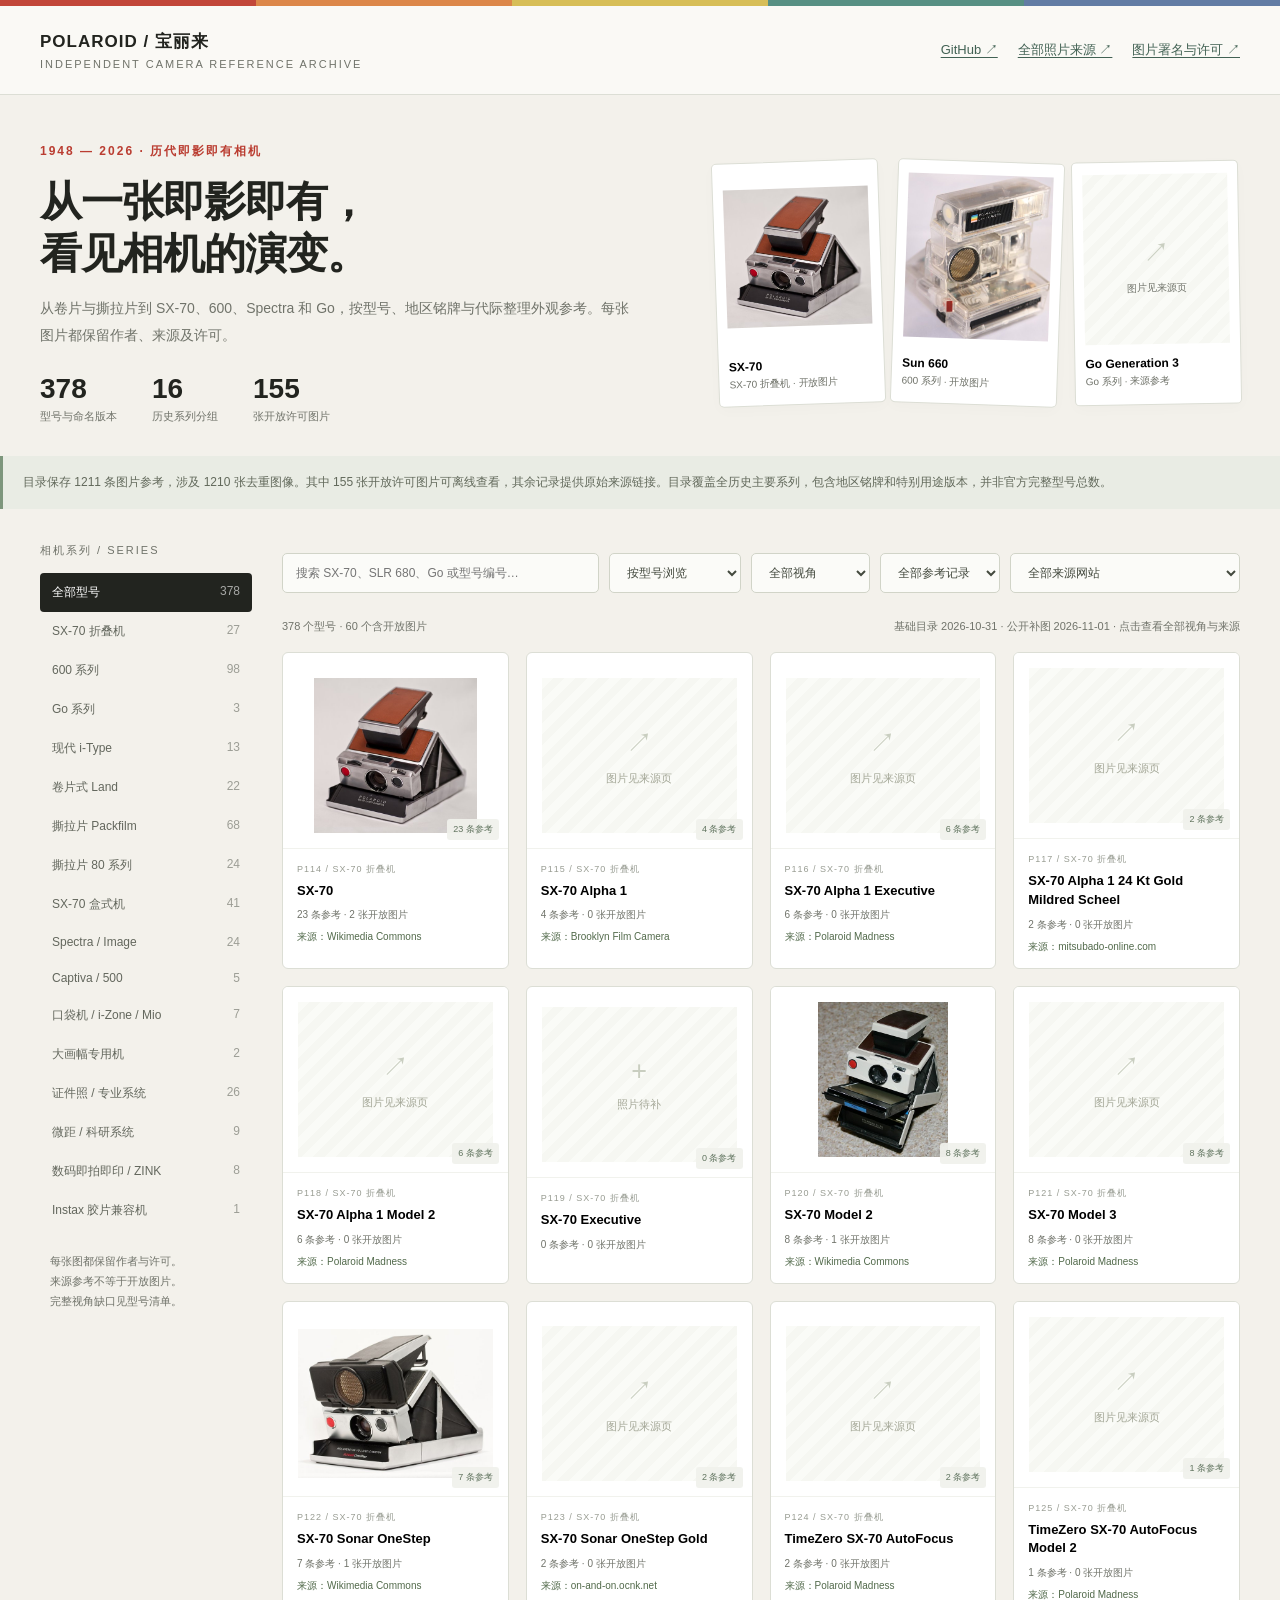
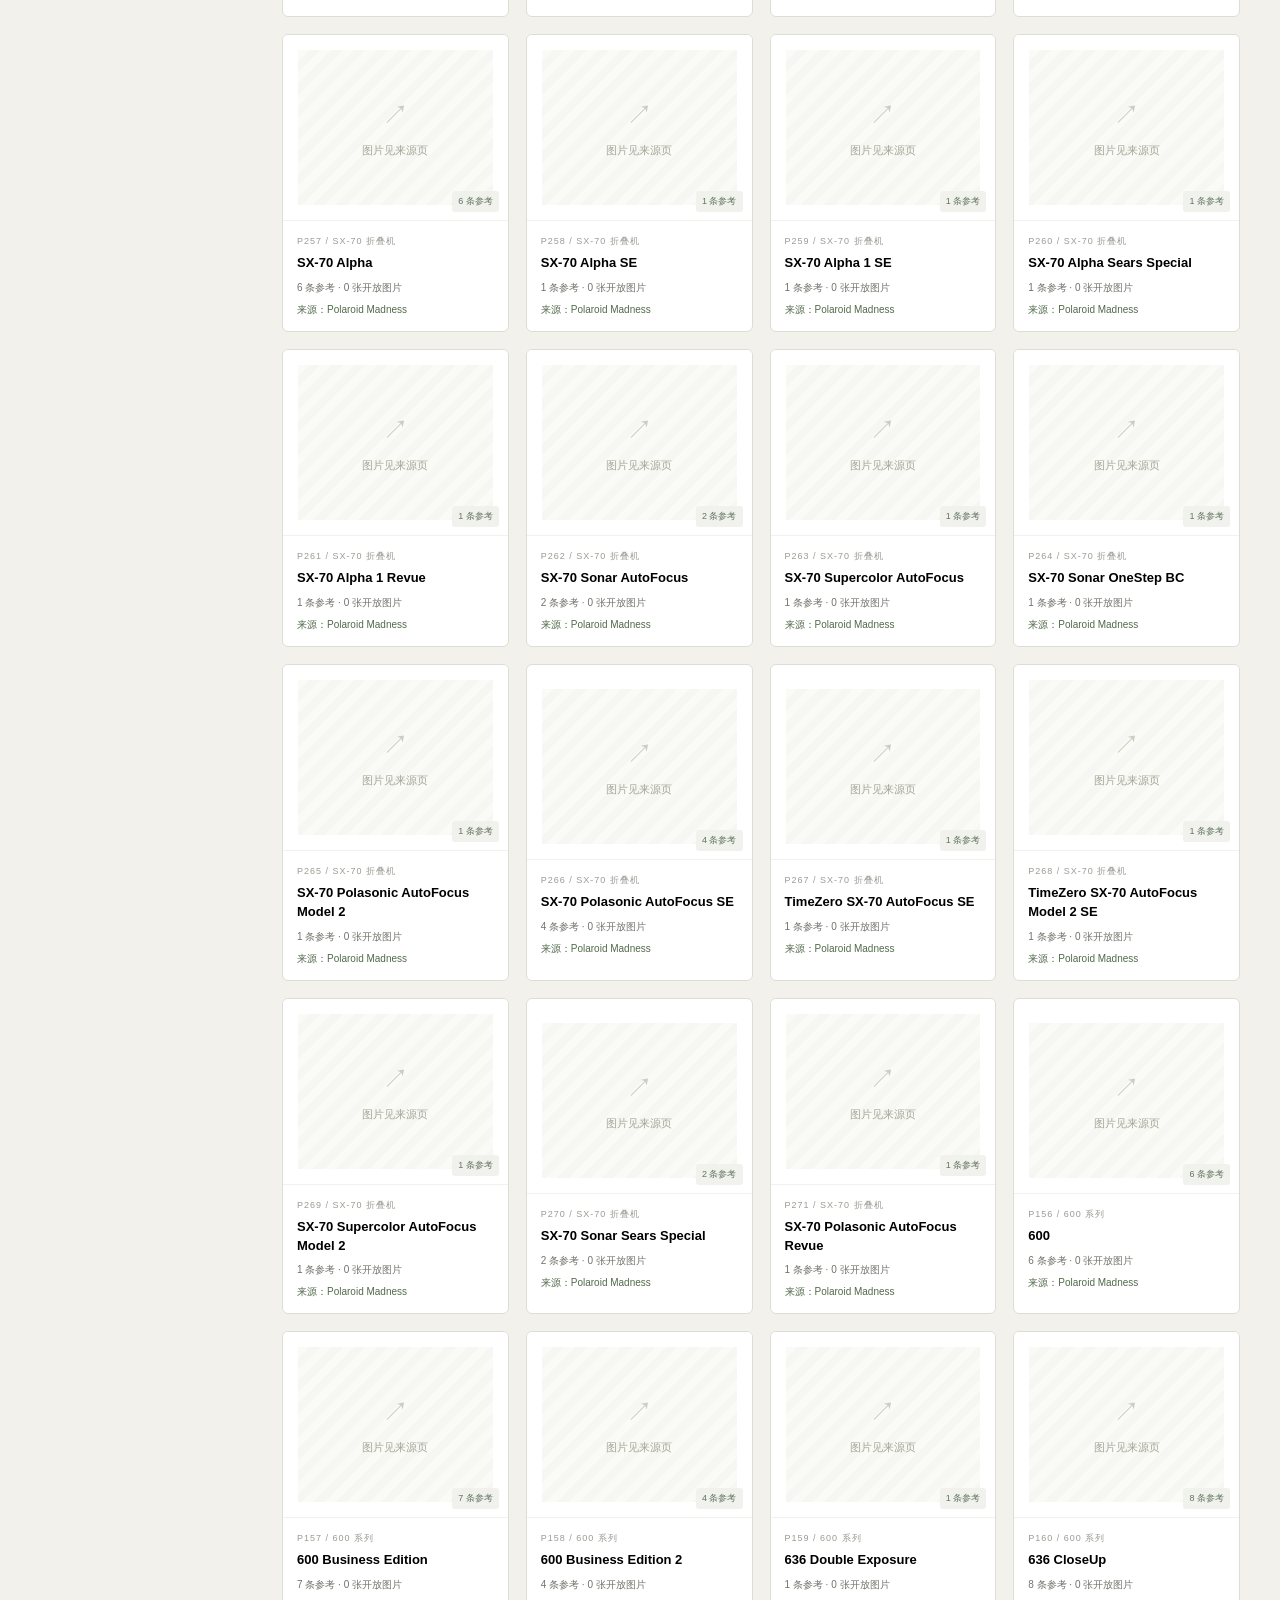
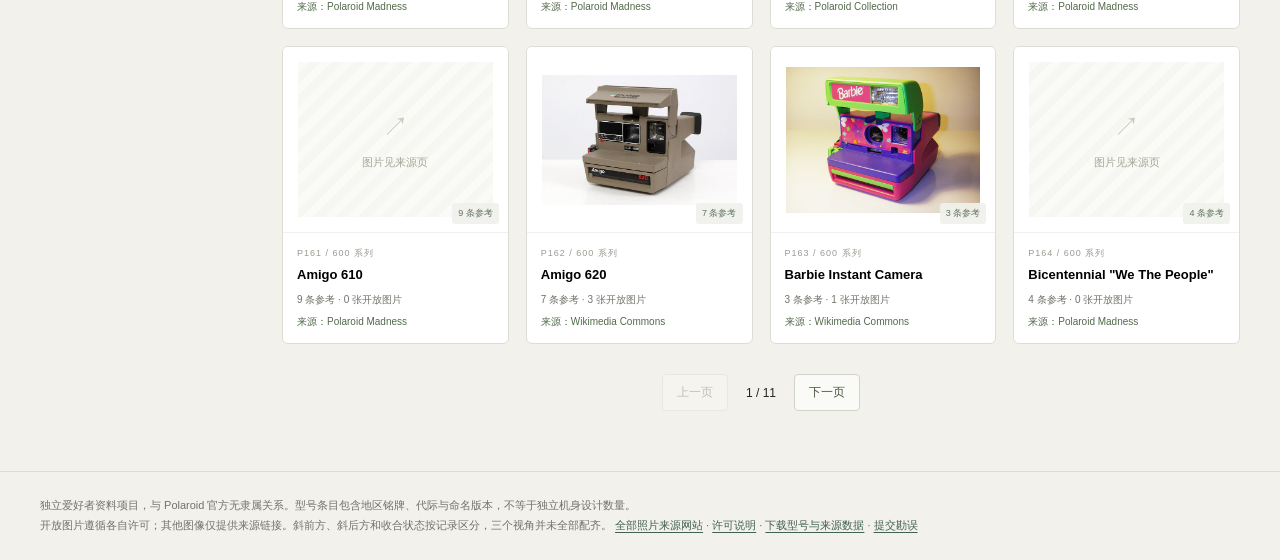
==== commit ad341bfa: "Add complete photo source directory and website attribution filters" ====
--- a/index.html
+++ b/index.html
@@ -14,6 +14,8 @@
 .reference-tab{display:flex;align-items:center;justify-content:center;flex-direction:column;gap:5px;color:#62765b;font-size:21px}.reference-tab small{font-size:9px}.reference-stage{text-align:center;color:var(--muted);max-width:420px;padding:40px 28px;line-height:1.9}.reference-stage h3{color:var(--ink);font-size:23px}.reference-icon{font-size:40px;color:#7a9471}.reference-stage .plain{display:inline-block;text-decoration:none;margin-top:15px}.compact{min-height:170px;height:170px}.table-scroll{overflow:auto}.thumb:focus-visible,.card:focus-visible,.family:focus-visible{outline:3px solid #557450;outline-offset:3px}.metapanel .origin{line-height:1.8;margin-top:20px}.stage>img{width:auto;max-width:100%}.scope{overflow-wrap:anywhere}.search{min-width:180px}.toolbar select{max-width:210px}
 @media(max-width:900px){.compact{min-height:130px;height:130px}.table-scroll{max-width:calc(100vw - 48px)}}
 @media(max-width:580px){.compact{min-height:105px;height:105px}.stats{gap:20px}.toolbar select{max-width:none;min-width:130px}.scope{margin-top:0}.reference-stage{padding:24px;max-width:100%}}
+.source-caption{font-size:10px;color:#526a4b;margin-top:7px;line-height:1.5;overflow-wrap:anywhere}.source-actions{display:flex;gap:10px;justify-content:center;flex-wrap:wrap}.photolinks{flex-wrap:wrap}.toolbar select#source{max-width:230px}.metapanel small{color:var(--muted);font-size:10px}.source-actions .plain{font-size:12px}
+@media(max-width:580px){.toolbar select#source{max-width:none;flex-basis:100%}}
 </style>
 </head>
 <body>
@@ -21,7 +23,7 @@
   <div class="brand">POLAROID / 宝丽来<small>INDEPENDENT CAMERA REFERENCE ARCHIVE</small></div>
   <nav class="links" aria-label="项目资料">
     <a href="https://github.com/yuhua0987/polaroid-camera-archive">GitHub ↗</a>
-    <a href="docs/COVERAGE.md">型号与视角清单 ↗</a>
+    <a href="docs/PHOTO_SOURCES.md">全部照片来源 ↗</a>
     <a href="docs/ATTRIBUTION.md">图片署名与许可 ↗</a>
   </nav>
 </div></header>
@@ -54,6 +56,7 @@
         <option value="all">全部参考记录</option><option value="bundled">含开放图片</option>
         <option value="reference">来源链接</option>
       </select>
+      <select id="source" aria-label="来源网站"><option value="">全部来源网站</option></select>
     </div>
     <div class="resultline" role="status" aria-live="polite"><span id="resultcount"></span><span>基础目录 2026-10-31 · 公开补图 2026-11-01 · 点击查看全部视角与来源</span></div>
     <div id="results"></div><div class="pagination" id="pagination"></div>
@@ -66,9 +69,9 @@
 </dialog>
 <footer class="foot">独立爱好者资料项目，与 Polaroid 官方无隶属关系。型号条目包含地区铭牌、代际与命名版本，不等于独立机身设计数量。<br>
 开放图片遵循各自许可；其他图像仅提供来源链接。斜前方、斜后方和收合状态按记录区分，三个视角并未全部配齐。
-<a href="NOTICE.md">许可说明</a> · <a href="data/catalog.json">下载型号与来源数据</a> · <a href="https://github.com/yuhua0987/polaroid-camera-archive/issues">提交勘误</a></footer>
+<a href="docs/PHOTO_SOURCES.md">全部照片来源网站</a> · <a href="NOTICE.md">许可说明</a> · <a href="data/catalog.json">下载型号与来源数据</a> · <a href="https://github.com/yuhua0987/polaroid-camera-archive/issues">提交勘误</a></footer>
 <noscript><p id="noscript">请启用 JavaScript，或查看 <a href="docs/COVERAGE.md">型号清单</a>与<a href="docs/ATTRIBUTION.md">图片署名</a>。</p></noscript>
-<script id="data" type="application/json">{"schema_version":1,"title":"Polaroid Camera Archive / 宝丽来历代相机目录","data_date":"2026-10-31","publication_date":"2026-11-01","maintainer":"yuhua0987","scope":"型号及命名版本目录，非官方全球总数；不穷尽联名配色；排除普通数码、35mm/APS、纯打印机及第三方品牌。","stats":{"models":378,"families":16,"photo_references":1211,"referenced_images":1210,"models_with_references":372,"missing_reference_models":6,"bundled_images":155,"models_with_bundled_images":60},"models":[{"id":"P001","family":"卷片式 Land","name":"Model 95","sources":["https://en.wikipedia.org/wiki/List_of_Polaroid_instant_cameras"],"note":"","kind":"型号/命名版本","source_year":"1948–1953","views_recorded":["正面","侧面","收合"],"strict_views_pending":["背面"],"photos":[{"url":"https://thumb.wikimedia.org/wikipedia/commons/thumb/6/66/German_Museum_of_Technology%2C_Berlin_%2832800032116%29.jpg/1280px-German_Museum_of_Technology%2C_Berlin_%2832800032116%29.jpg?utm_source=commons.wikimedia.org&utm_campaign=imageinfo&utm_content=thumbnail","source":"https://commons.wikimedia.org/wiki/File:German_Museum_of_Technology,_Berlin_(32800032116).jpg","credit":"Sergey Galyonkin from Raleigh, USA","label":"外观 · 角度未标注","license":"CC BY-SA 2.0","origin":"commons","width":1280,"height":1510,"sha256":"09169d63a73876cd5dbef6caf545a0845ddb5081ea44bf5ba348cc0127a246ed","collected_date":"2026-10-31","path":"assets/media/09169d63a73876cd5dbef6caf545a0845ddb5081ea44bf5ba348cc0127a246ed.jpg","thumb":"assets/thumbs/09169d63a73876cd5dbef6caf545a0845ddb5081ea44bf5ba348cc0127a246ed.jpg","distribution":"bundled","license_url":"https://creativecommons.org/licenses/by-sa/2.0/","title":"File:German Museum of Technology, Berlin (32800032116).jpg","original_url":"https://upload.wikimedia.org/wikipedia/commons/6/66/German_Museum_of_Technology%2C_Berlin_%2832800032116%29.jpg?utm_source=commons.wikimedia.org&utm_campaign=imageinfo&utm_content=original"},{"url":"https://thumb.wikimedia.org/wikipedia/commons/thumb/8/88/Model95Closed.JPG/1280px-Model95Closed.JPG?utm_source=commons.wikimedia.org&utm_campaign=imageinfo&utm_content=thumbnail","source":"https://commons.wikimedia.org/wiki/File:Model95Closed.JPG","credit":"Gary600playsmc","label":"外观 · 角度未标注 · 收合","license":"CC BY-SA 4.0","origin":"commons","width":1280,"height":850,"sha256":"63801bbea6a68aad1cc19d01f0f05af28f3b0bb2216b56177854d51420343fd5","collected_date":"2026-10-31","path":"assets/media/63801bbea6a68aad1cc19d01f0f05af28f3b0bb2216b56177854d51420343fd5.jpg","thumb":"assets/thumbs/63801bbea6a68aad1cc19d01f0f05af28f3b0bb2216b56177854d51420343fd5.jpg","distribution":"bundled","license_url":"https://creativecommons.org/licenses/by-sa/4.0/","title":"File:Model95Closed.JPG","original_url":"https://upload.wikimedia.org/wikipedia/commons/8/88/Model95Closed.JPG?utm_source=commons.wikimedia.org&utm_campaign=imageinfo&utm_content=original"},{"url":"https://thumb.wikimedia.org/wikipedia/commons/thumb/d/db/Model95Front.JPG/1280px-Model95Front.JPG?utm_source=commons.wikimedia.org&utm_campaign=imageinfo&utm_content=thumbnail","source":"https://commons.wikimedia.org/wiki/File:Model95Front.JPG","credit":"Gary600playsmc","label":"正面","license":"CC BY-SA 4.0","origin":"commons","width":1280,"height":850,"sha256":"4925f83f2c9140abb89ffe14a3d2ddcd12ec13b8cd2dbc8d6edb6b6308e68e5a","collected_date":"2026-10-31","path":"assets/media/4925f83f2c9140abb89ffe14a3d2ddcd12ec13b8cd2dbc8d6edb6b6308e68e5a.jpg","thumb":"assets/thumbs/4925f83f2c9140abb89ffe14a3d2ddcd12ec13b8cd2dbc8d6edb6b6308e68e5a.jpg","distribution":"bundled","license_url":"https://creativecommons.org/licenses/by-sa/4.0/","title":"File:Model95Front.JPG","original_url":"https://upload.wikimedia.org/wikipedia/commons/d/db/Model95Front.JPG?utm_source=commons.wikimedia.org&utm_campaign=imageinfo&utm_content=original"},{"url":"https://thumb.wikimedia.org/wikipedia/commons/thumb/f/f6/Model95FullOpen.JPG/1280px-Model95FullOpen.JPG?utm_source=commons.wikimedia.org&utm_campaign=imageinfo&utm_content=thumbnail","source":"https://commons.wikimedia.org/wiki/File:Model95FullOpen.JPG","credit":"Gary600playsmc","label":"外观 · 角度未标注","license":"CC BY-SA 4.0","origin":"commons","width":1280,"height":850,"sha256":"33e929b25b2d48b39f8c00c0b860f94b4ffe31ac67dfd2d50d29d90e32d69cce","collected_date":"2026-10-31","path":"assets/media/33e929b25b2d48b39f8c00c0b860f94b4ffe31ac67dfd2d50d29d90e32d69cce.jpg","thumb":"assets/thumbs/33e929b25b2d48b39f8c00c0b860f94b4ffe31ac67dfd2d50d29d90e32d69cce.jpg","distribution":"bundled","license_url":"https://creativecommons.org/licenses/by-sa/4.0/","title":"File:Model95FullOpen.JPG","original_url":"https://upload.wikimedia.org/wikipedia/commons/f/f6/Model95FullOpen.JPG?utm_source=commons.wikimedia.org&utm_campaign=imageinfo&utm_content=original"},{"url":"https://thumb.wikimedia.org/wikipedia/commons/thumb/1/10/Model95Open.JPG/1280px-Model95Open.JPG?utm_source=commons.wikimedia.org&utm_campaign=imageinfo&utm_content=thumbnail","source":"https://commons.wikimedia.org/wiki/File:Model95Open.JPG","credit":"Gary600playsmc","label":"外观 · 角度未标注","license":"CC BY-SA 4.0","origin":"commons","width":1280,"height":850,"sha256":"2328ce5a1c9e7714611283bacc10285cde9c995b4e1a2d032cb9df0be73df58b","collected_date":"2026-10-31","path":"assets/media/2328ce5a1c9e7714611283bacc10285cde9c995b4e1a2d032cb9df0be73df58b.jpg","thumb":"assets/thumbs/2328ce5a1c9e7714611283bacc10285cde9c995b4e1a2d032cb9df0be73df58b.jpg","distribution":"bundled","license_url":"https://creativecommons.org/licenses/by-sa/4.0/","title":"File:Model95Open.JPG","original_url":"https://upload.wikimedia.org/wikipedia/commons/1/10/Model95Open.JPG?utm_source=commons.wikimedia.org&utm_campaign=imageinfo&utm_content=original"},{"url":"https://thumb.wikimedia.org/wikipedia/commons/thumb/2/23/Model95Side.JPG/1280px-Model95Side.JPG?utm_source=commons.wikimedia.org&utm_campaign=imageinfo&utm_content=thumbnail","source":"https://commons.wikimedia.org/wiki/File:Model95Side.JPG","credit":"Gary600playsmc","label":"侧面","license":"CC BY-SA 4.0","origin":"commons","width":1280,"height":850,"sha256":"e5e4035fc43ad0e12d6d9df64d21d86a04c43f4c36c6c0d2a305e1e3596b3f63","collected_date":"2026-10-31","path":"assets/media/e5e4035fc43ad0e12d6d9df64d21d86a04c43f4c36c6c0d2a305e1e3596b3f63.jpg","thumb":"assets/thumbs/e5e4035fc43ad0e12d6d9df64d21d86a04c43f4c36c6c0d2a305e1e3596b3f63.jpg","distribution":"bundled","license_url":"https://creativecommons.org/licenses/by-sa/4.0/","title":"File:Model95Side.JPG","original_url":"https://upload.wikimedia.org/wikipedia/commons/2/23/Model95Side.JPG?utm_source=commons.wikimedia.org&utm_campaign=imageinfo&utm_content=original"},{"url":"https://thumb.wikimedia.org/wikipedia/commons/thumb/8/8f/Old-fashioned%2C_but_still_attractive._%2843943969804%29.jpg/1280px-Old-fashioned%2C_but_still_attractive._%2843943969804%29.jpg?utm_source=commons.wikimedia.org&utm_campaign=imageinfo&utm_content=thumbnail","source":"https://commons.wikimedia.org/wiki/File:Old-fashioned,_but_still_attractive._(43943969804).jpg","credit":"Ralf Steinberger from Milan, Berlin + Munich, Italy + Germany","label":"外观 · 角度未标注","license":"CC BY 2.0","origin":"commons","width":1280,"height":853,"sha256":"d6470367369abbf7322de3f767bb25f934dc425f4fc114d4ecb613d592b8fde3","collected_date":"2026-10-31","path":"assets/media/d6470367369abbf7322de3f767bb25f934dc425f4fc114d4ecb613d592b8fde3.jpg","thumb":"assets/thumbs/d6470367369abbf7322de3f767bb25f934dc425f4fc114d4ecb613d592b8fde3.jpg","distribution":"bundled","license_url":"https://creativecommons.org/licenses/by/2.0/","title":"File:Old-fashioned, but still attractive. (43943969804).jpg","original_url":"https://upload.wikimedia.org/wikipedia/commons/8/8f/Old-fashioned%2C_but_still_attractive._%2843943969804%29.jpg?utm_source=commons.wikimedia.org&utm_campaign=imageinfo&utm_content=original"}]},{"id":"P002","family":"卷片式 Land","name":"Model 95A \"Speedliner\"","sources":["https://en.wikipedia.org/wiki/List_of_Polaroid_instant_cameras"],"note":"","kind":"型号/命名版本","source_year":"1954–1957","views_recorded":[],"strict_views_pending":["正面","侧面","背面"],"photos":[{"url":"https://thumb.wikimedia.org/wikipedia/commons/thumb/f/fb/Certo_Dresden_-_Dollina_III_camera_-_1.JPG/1280px-Certo_Dresden_-_Dollina_III_camera_-_1.JPG?utm_source=commons.wikimedia.org&utm_campaign=imageinfo&utm_content=thumbnail","source":"https://commons.wikimedia.org/wiki/File:Certo_Dresden_-_Dollina_III_camera_-_1.JPG","credit":"Jarek Tuszyński","label":"外观 · 角度未标注","license":"CC BY-SA 4.0","origin":"commons","width":1280,"height":1011,"sha256":"ecb52ef20b6b90e0b5aeb10b2cb88c081d138af1f64fb5bb0c2ce2d3c287673b","collected_date":"2026-10-31","path":"assets/media/ecb52ef20b6b90e0b5aeb10b2cb88c081d138af1f64fb5bb0c2ce2d3c287673b.jpg","thumb":"assets/thumbs/ecb52ef20b6b90e0b5aeb10b2cb88c081d138af1f64fb5bb0c2ce2d3c287673b.jpg","distribution":"bundled","license_url":"https://creativecommons.org/licenses/by-sa/4.0/","title":"File:Certo Dresden - Dollina III camera - 1.JPG","original_url":"https://upload.wikimedia.org/wikipedia/commons/f/fb/Certo_Dresden_-_Dollina_III_camera_-_1.JPG?utm_source=commons.wikimedia.org&utm_campaign=imageinfo&utm_content=original"},{"url":"https://thumb.wikimedia.org/wikipedia/commons/thumb/5/59/Polaroid_Land_Camera_Model_95A_-_1.JPG/1280px-Polaroid_Land_Camera_Model_95A_-_1.JPG?utm_source=commons.wikimedia.org&utm_campaign=imageinfo&utm_content=thumbnail","source":"https://commons.wikimedia.org/wiki/File:Polaroid_Land_Camera_Model_95A_-_1.JPG","credit":"Jarek Tuszyński","label":"外观 · 角度未标注","license":"CC BY-SA 4.0","origin":"commons","width":1280,"height":1230,"sha256":"4ac2294dcaaff10cfb5c1dd51762dc88b474fa7a7e92c91eee7762eaa83b8ac6","collected_date":"2026-10-31","path":"assets/media/4ac2294dcaaff10cfb5c1dd51762dc88b474fa7a7e92c91eee7762eaa83b8ac6.jpg","thumb":"assets/thumbs/4ac2294dcaaff10cfb5c1dd51762dc88b474fa7a7e92c91eee7762eaa83b8ac6.jpg","distribution":"bundled","license_url":"https://creativecommons.org/licenses/by-sa/4.0/","title":"File:Polaroid Land Camera Model 95A - 1.JPG","original_url":"https://upload.wikimedia.org/wikipedia/commons/5/59/Polaroid_Land_Camera_Model_95A_-_1.JPG?utm_source=commons.wikimedia.org&utm_campaign=imageinfo&utm_content=original"},{"url":"https://thumb.wikimedia.org/wikipedia/commons/thumb/2/2b/Polaroid_Land_Camera_Model_95A_-_2.JPG/1280px-Polaroid_Land_Camera_Model_95A_-_2.JPG?utm_source=commons.wikimedia.org&utm_campaign=imageinfo&utm_content=thumbnail","source":"https://commons.wikimedia.org/wiki/File:Polaroid_Land_Camera_Model_95A_-_2.JPG","credit":"Jarek Tuszyński","label":"外观 · 角度未标注","license":"CC BY-SA 4.0","origin":"commons","width":1280,"height":1162,"sha256":"ee892482752b6f94ef24ac7b361368d46149eda24308373a6addcc504bc351f3","collected_date":"2026-10-31","path":"assets/media/ee892482752b6f94ef24ac7b361368d46149eda24308373a6addcc504bc351f3.jpg","thumb":"assets/thumbs/ee892482752b6f94ef24ac7b361368d46149eda24308373a6addcc504bc351f3.jpg","distribution":"bundled","license_url":"https://creativecommons.org/licenses/by-sa/4.0/","title":"File:Polaroid Land Camera Model 95A - 2.JPG","original_url":"https://upload.wikimedia.org/wikipedia/commons/2/2b/Polaroid_Land_Camera_Model_95A_-_2.JPG?utm_source=commons.wikimedia.org&utm_campaign=imageinfo&utm_content=original"},{"url":"https://thumb.wikimedia.org/wikipedia/commons/thumb/e/e5/Polaroid_Land_Camera_Model_95A_-_3.JPG/1280px-Polaroid_Land_Camera_Model_95A_-_3.JPG?utm_source=commons.wikimedia.org&utm_campaign=imageinfo&utm_content=thumbnail","source":"https://commons.wikimedia.org/wiki/File:Polaroid_Land_Camera_Model_95A_-_3.JPG","credit":"Jarek Tuszyński","label":"外观 · 角度未标注","license":"CC BY-SA 4.0","origin":"commons","width":1280,"height":1085,"sha256":"df38df2a6994adf9577b0ee675c7517edd93ebad44249c8223f1057ce467d5f2","collected_date":"2026-10-31","path":"assets/media/df38df2a6994adf9577b0ee675c7517edd93ebad44249c8223f1057ce467d5f2.jpg","thumb":"assets/thumbs/df38df2a6994adf9577b0ee675c7517edd93ebad44249c8223f1057ce467d5f2.jpg","distribution":"bundled","license_url":"https://creativecommons.org/licenses/by-sa/4.0/","title":"File:Polaroid Land Camera Model 95A - 3.JPG","original_url":"https://upload.wikimedia.org/wikipedia/commons/e/e5/Polaroid_Land_Camera_Model_95A_-_3.JPG?utm_source=commons.wikimedia.org&utm_campaign=imageinfo&utm_content=original"},{"url":"https://thumb.wikimedia.org/wikipedia/commons/thumb/b/b0/Polaroid_Land_Camera_Model_95A_-_4.JPG/1280px-Polaroid_Land_Camera_Model_95A_-_4.JPG?utm_source=commons.wikimedia.org&utm_campaign=imageinfo&utm_content=thumbnail","source":"https://commons.wikimedia.org/wiki/File:Polaroid_Land_Camera_Model_95A_-_4.JPG","credit":"Jarek Tuszyński","label":"外观 · 角度未标注","license":"CC BY-SA 4.0","origin":"commons","width":1280,"height":1017,"sha256":"dc8d525bc43cdd2aea7bcd0d9ac0ff51591e3a5b7a1e95319fb31190d8c19e37","collected_date":"2026-10-31","path":"assets/media/dc8d525bc43cdd2aea7bcd0d9ac0ff51591e3a5b7a1e95319fb31190d8c19e37.jpg","thumb":"assets/thumbs/dc8d525bc43cdd2aea7bcd0d9ac0ff51591e3a5b7a1e95319fb31190d8c19e37.jpg","distribution":"bundled","license_url":"https://creativecommons.org/licenses/by-sa/4.0/","title":"File:Polaroid Land Camera Model 95A - 4.JPG","original_url":"https://upload.wikimedia.org/wikipedia/commons/b/b0/Polaroid_Land_Camera_Model_95A_-_4.JPG?utm_source=commons.wikimedia.org&utm_campaign=imageinfo&utm_content=original"},{"url":"https://thumb.wikimedia.org/wikipedia/commons/thumb/e/e8/Polaroid_Land_Camera_Model_95A_-_5.JPG/1280px-Polaroid_Land_Camera_Model_95A_-_5.JPG?utm_source=commons.wikimedia.org&utm_campaign=imageinfo&utm_content=thumbnail","source":"https://commons.wikimedia.org/wiki/File:Polaroid_Land_Camera_Model_95A_-_5.JPG","credit":"Jarek Tuszyński","label":"外观 · 角度未标注","license":"CC BY-SA 4.0","origin":"commons","width":1280,"height":945,"sha256":"d24b69c44461feb4ef7fd01aac4e61c2a3ec4fbf946951b1b2d6570779e3e284","collected_date":"2026-10-31","path":"assets/media/d24b69c44461feb4ef7fd01aac4e61c2a3ec4fbf946951b1b2d6570779e3e284.jpg","thumb":"assets/thumbs/d24b69c44461feb4ef7fd01aac4e61c2a3ec4fbf946951b1b2d6570779e3e284.jpg","distribution":"bundled","license_url":"https://creativecommons.org/licenses/by-sa/4.0/","title":"File:Polaroid Land Camera Model 95A - 5.JPG","original_url":"https://upload.wikimedia.org/wikipedia/commons/e/e8/Polaroid_Land_Camera_Model_95A_-_5.JPG?utm_source=commons.wikimedia.org&utm_campaign=imageinfo&utm_content=original"},{"url":"https://thumb.wikimedia.org/wikipedia/commons/thumb/8/89/Polaroid_Land_Camera_Model_95A_-_6.JPG/1280px-Polaroid_Land_Camera_Model_95A_-_6.JPG?utm_source=commons.wikimedia.org&utm_campaign=imageinfo&utm_content=thumbnail","source":"https://commons.wikimedia.org/wiki/File:Polaroid_Land_Camera_Model_95A_-_6.JPG","credit":"Jarek Tuszyński","label":"外观 · 角度未标注","license":"CC BY-SA 4.0","origin":"commons","width":1280,"height":898,"sha256":"f3d6a3cb0ddab73ba22bf138f194ea3950ddcde0f665f3b2bb2d03837805d00a","collected_date":"2026-10-31","path":"assets/media/f3d6a3cb0ddab73ba22bf138f194ea3950ddcde0f665f3b2bb2d03837805d00a.jpg","thumb":"assets/thumbs/f3d6a3cb0ddab73ba22bf138f194ea3950ddcde0f665f3b2bb2d03837805d00a.jpg","distribution":"bundled","license_url":"https://creativecommons.org/licenses/by-sa/4.0/","title":"File:Polaroid Land Camera Model 95A - 6.JPG","original_url":"https://upload.wikimedia.org/wikipedia/commons/8/89/Polaroid_Land_Camera_Model_95A_-_6.JPG?utm_source=commons.wikimedia.org&utm_campaign=imageinfo&utm_content=original"},{"url":"https://thumb.wikimedia.org/wikipedia/commons/thumb/c/c1/Polaroid_Land_Camera_Model_95A_-_7.JPG/1280px-Polaroid_Land_Camera_Model_95A_-_7.JPG?utm_source=commons.wikimedia.org&utm_campaign=imageinfo&utm_content=thumbnail","source":"https://commons.wikimedia.org/wiki/File:Polaroid_Land_Camera_Model_95A_-_7.JPG","credit":"Jarek Tuszyński","label":"外观 · 角度未标注","license":"CC BY-SA 4.0","origin":"commons","width":1280,"height":850,"sha256":"8118746061383852ccf71170ec8236e5e6ee2749e64fd68cebaee0395fa0b07e","collected_date":"2026-10-31","path":"assets/media/8118746061383852ccf71170ec8236e5e6ee2749e64fd68cebaee0395fa0b07e.jpg","thumb":"assets/thumbs/8118746061383852ccf71170ec8236e5e6ee2749e64fd68cebaee0395fa0b07e.jpg","distribution":"bundled","license_url":"https://creativecommons.org/licenses/by-sa/4.0/","title":"File:Polaroid Land Camera Model 95A - 7.JPG","original_url":"https://upload.wikimedia.org/wikipedia/commons/c/c1/Polaroid_Land_Camera_Model_95A_-_7.JPG?utm_source=commons.wikimedia.org&utm_campaign=imageinfo&utm_content=original"}]},{"id":"P003","family":"卷片式 Land","name":"Model 95B \"Speedliner\"","sources":["https://en.wikipedia.org/wiki/List_of_Polaroid_instant_cameras","https://s16home.com/products/folding-polaroid-land-camera-model-95b-c-1957"],"note":"","kind":"型号/命名版本","source_year":"1957–1961","views_recorded":[],"strict_views_pending":["正面","侧面","背面"],"photos":[{"url":"https://s16home.com/cdn/shop/products/polaroid-land-camera-95b-circa-1957-5.jpg?v=1558822830","source":"https://s16home.com/products/folding-polaroid-land-camera-model-95b-c-1957","credit":"s16home.com","label":"外观 · 角度未标注","license":"版权归原作者；未核实开放许可","origin":"image_search","width":2048,"height":2048,"sha256":"c3981364a9d59992e254ab41e950688be789fbbd41e204755eee1a1006d3406c","collected_date":"2026-10-31","path":null,"thumb":null,"distribution":"reference-only","license_url":null},{"url":"https://cdn.shopify.com/s/files/1/0018/9425/2633/products/polaroid-land-camera-95b-circa-1957-1.jpg?v=1558822824","source":"https://s16home.com/products/folding-polaroid-land-camera-model-95b-c-1957","credit":"s16home.com","label":"外观 · 角度未标注","license":"版权归原作者；未核实开放许可","origin":"image_search","width":2048,"height":2048,"sha256":"351020d04076f351efe32e75fa378d136cc9a5b6a70b650615b8ae7db57b2bbe","collected_date":"2026-10-31","path":null,"thumb":null,"distribution":"reference-only","license_url":null}]},{"id":"P004","family":"卷片式 Land","name":"Model 100 \"One Hundred\"","sources":["https://en.wikipedia.org/wiki/List_of_Polaroid_instant_cameras","https://www.ebay.com/itm/364163525881"],"note":"","kind":"型号/命名版本","source_year":"1954–1957","views_recorded":[],"strict_views_pending":["正面","侧面","背面"],"photos":[{"url":"https://i.ebayimg.com/images/g/ufQAAOSwXUBj~N8W/s-l1600.jpg","source":"https://www.ebay.com/itm/364163525881","credit":"www.ebay.com","label":"外观 · 角度未标注","license":"版权归原作者；未核实开放许可","origin":"image_search","width":1200,"height":1600,"sha256":"7df38f77f117e2b28e809cbc59004bfaae7464106d99d5c1c454cc057be460d1","collected_date":"2026-10-31","path":null,"thumb":null,"distribution":"reference-only","license_url":null},{"url":"https://i.ebayimg.com/images/g/H4UAAOSwrlBj~N8T/s-l1600.jpg","source":"https://www.ebay.com/itm/364163525881","credit":"www.ebay.com","label":"外观 · 角度未标注","license":"版权归原作者；未核实开放许可","origin":"image_search","width":1200,"height":1600,"sha256":"4ae091b2c1330be7ce78016e481d9f4f4944bcbb4de61727b287e54ca4207cd5","collected_date":"2026-10-31","path":null,"thumb":null,"distribution":"reference-only","license_url":null}]},{"id":"P005","family":"卷片式 Land","name":"Model 110 \"Pathfinder\"","sources":["https://en.wikipedia.org/wiki/List_of_Polaroid_instant_cameras","https://www.liveauctioneers.com/item/196159781_vintage-polaroid-pathfinder-land-camera-model-110-with-original-instructions-diffuser","https://www.1stdibs.com/furniture/more-furniture-collectibles/collectibles-curiosities/scientific-instruments/midcentury-polaroid-pathfinder-land-camera-circa-1952-1957/id-f_13635362/"],"note":"","kind":"型号/命名版本","source_year":"1952–1957","views_recorded":[],"strict_views_pending":["正面","侧面","背面"],"photos":[{"url":"https://p1.liveauctioneers.com/1276/358268/196159781_1_x.jpg?quality=70&version=1736439667","source":"https://www.liveauctioneers.com/item/196159781_vintage-polaroid-pathfinder-land-camera-model-110-with-original-instructions-diffuser","credit":"www.liveauctioneers.com","label":"外观 · 角度未标注","license":"版权归原作者；未核实开放许可","origin":"image_search","width":640,"height":480,"sha256":"c65d69a8ee361578f50e98331bd3aa47ad5f36a9b21542b3e6c398d7cceb6088","collected_date":"2026-10-31","path":null,"thumb":null,"distribution":"reference-only","license_url":null},{"url":"https://a.1stdibscdn.com/mid-century-polaroid-pathfinder-land-camera-c1952-1957-for-sale-picture-6/f_12802/1549844061609/vintage_polaroid_pathfinder_land_camera_folding_camera_leather_circa_1952_1957_6_master.jpg","source":"https://www.1stdibs.com/furniture/more-furniture-collectibles/collectibles-curiosities/scientific-instruments/midcentury-polaroid-pathfinder-land-camera-circa-1952-1957/id-f_13635362/","credit":"www.1stdibs.com","label":"外观 · 角度未标注","license":"版权归原作者；未核实开放许可","origin":"image_search","width":2048,"height":2048,"sha256":"407152cde8c4e143a7c9069cadd50b8253e5b3b35f71c157b5280e5e52985f4f","collected_date":"2026-10-31","path":null,"thumb":null,"distribution":"reference-only","license_url":null}]},{"id":"P006","family":"卷片式 Land","name":"Model 110A \"Pathfinder\"","sources":["https://en.wikipedia.org/wiki/List_of_Polaroid_instant_cameras"],"note":"","kind":"型号/命名版本","source_year":"1957–1960","views_recorded":[],"strict_views_pending":["正面","侧面","背面"],"photos":[{"url":"https://thumb.wikimedia.org/wikipedia/commons/thumb/2/2e/Polaroid_110A_Land_camera.JPG/1280px-Polaroid_110A_Land_camera.JPG?utm_source=commons.wikimedia.org&utm_campaign=imageinfo&utm_content=thumbnail","source":"https://commons.wikimedia.org/wiki/File:Polaroid_110A_Land_camera.JPG","credit":"Supportstorm","label":"外观 · 角度未标注","license":"Public domain","origin":"commons","width":1280,"height":960,"sha256":"a7ff299e3a2a40d1b368bf0a5b7954203c30e093260a85a261e14eedb7621af3","collected_date":"2026-10-31","path":"assets/media/a7ff299e3a2a40d1b368bf0a5b7954203c30e093260a85a261e14eedb7621af3.jpg","thumb":"assets/thumbs/a7ff299e3a2a40d1b368bf0a5b7954203c30e093260a85a261e14eedb7621af3.jpg","distribution":"bundled","license_url":"https://creativecommons.org/publicdomain/mark/1.0/","title":"File:Polaroid 110A Land camera.JPG","original_url":"https://upload.wikimedia.org/wikipedia/commons/2/2e/Polaroid_110A_Land_camera.JPG?utm_source=commons.wikimedia.org&utm_campaign=imageinfo&utm_content=original"}]},{"id":"P007","family":"卷片式 Land","name":"Model 110B \"Pathfinder\"","sources":["https://en.wikipedia.org/wiki/List_of_Polaroid_instant_cameras","https://www.etsy.com/listing/1500988657/polaroid-110b-pathfinder-camera-127mm-47","https://www.liveauctioneers.com/item/61998349_polaroid-110b-land-camera-mike-barich"],"note":"图片来源含改为撕拉片后背的实物；保留来源说明。","kind":"型号/命名版本","source_year":"1960–1964","views_recorded":[],"strict_views_pending":["正面","侧面","背面"],"photos":[{"url":"https://i.etsystatic.com/11187802/r/il/1904b9/4989670060/il_fullxfull.4989670060_f79q.jpg","source":"https://www.etsy.com/listing/1500988657/polaroid-110b-pathfinder-camera-127mm-47","credit":"www.etsy.com","label":"外观 · 角度未标注","license":"版权归原作者；未核实开放许可","origin":"image_search","width":1500,"height":1200,"sha256":"858a360c8ed494fe482f41e667c8095d8a6abf140afb352024513e7123ddd9d3","collected_date":"2026-10-31","path":null,"thumb":null,"distribution":"reference-only","license_url":null},{"url":"https://p1.liveauctioneers.com/5584/121794/61998349_1_x.jpg?auto=webp&format=pjpg&quality=50&version=1525877746&width=512","source":"https://www.liveauctioneers.com/item/61998349_polaroid-110b-land-camera-mike-barich","credit":"www.liveauctioneers.com","label":"外观 · 角度未标注","license":"版权归原作者；未核实开放许可","origin":"image_search","width":511,"height":384,"sha256":"7d915d472ee5ab48de6880b777ac25ebcc379d7ff602ec86502520981d788ce0","collected_date":"2026-10-31","path":null,"thumb":null,"distribution":"reference-only","license_url":null}]},{"id":"P008","family":"卷片式 Land","name":"Model 120","sources":["https://en.wikipedia.org/wiki/List_of_Polaroid_instant_cameras","https://www.appaphot.be/en/brands/polaroid-land-camera/polaroid-120/","https://store.shopping.yahoo.co.jp/natural777/15426.html"],"note":"","kind":"型号/命名版本","source_year":"1961–1965","views_recorded":[],"strict_views_pending":["正面","侧面","背面"],"photos":[{"url":"https://www.appaphot.be/media/2372/120_%7B68F93FC3-5C9B-4CA0-B4E3-CDFBB6BB687C%7D.jpg","source":"https://www.appaphot.be/en/brands/polaroid-land-camera/polaroid-120/","credit":"www.appaphot.be","label":"外观 · 角度未标注","license":"版权归原作者；未核实开放许可","origin":"image_search","width":1868,"height":2231,"sha256":"e42874d52db62ce26fc9c2356310ae33d5f0cb0470a5879a70a8926098d66fb7","collected_date":"2026-10-31","path":null,"thumb":null,"distribution":"reference-only","license_url":null},{"url":"https://item-shopping.c.yimg.jp/i/n/natural777_15426_3_d_20260309124402","source":"https://store.shopping.yahoo.co.jp/natural777/15426.html","credit":"store.shopping.yahoo.co.jp","label":"外观 · 角度未标注","license":"版权归原作者；未核实开放许可","origin":"image_search","width":900,"height":900,"sha256":"44e07890ef65b982f1a4834b6fbd748717f8ee43a8483efa4d2fda0afc308581","collected_date":"2026-10-31","path":null,"thumb":null,"distribution":"reference-only","license_url":null}]},{"id":"P009","family":"卷片式 Land","name":"Model 150","sources":["https://en.wikipedia.org/wiki/List_of_Polaroid_instant_cameras","https://www.ebay.com/itm/234868970386","https://www.ebay.com/itm/176482464207"],"note":"","kind":"型号/命名版本","source_year":"1957–1960","views_recorded":[],"strict_views_pending":["正面","侧面","背面"],"photos":[{"url":"https://i.ebayimg.com/images/g/zsYAAOSwECljzLsu/s-l1600.jpg","source":"https://www.ebay.com/itm/234868970386","credit":"www.ebay.com","label":"外观 · 角度未标注","license":"版权归原作者；未核实开放许可","origin":"image_search","width":1600,"height":1279,"sha256":"843e4af19aa9cdce27209aa289b94782c5086ae2e0986ea74964aa02ac754fcd","collected_date":"2026-10-31","path":null,"thumb":null,"distribution":"reference-only","license_url":null},{"url":"https://www.vintagefilmcamerashop.com/image/catalog/incoming/Vintage_Film_Camera_Shop_VP131-140_367.JPG","source":"https://www.ebay.com/itm/176482464207","credit":"www.ebay.com","label":"外观 · 角度未标注","license":"版权归原作者；未核实开放许可","origin":"image_search","width":1253,"height":2236,"sha256":"f82ba225692541235201a4cd44826b577e025b5cd70ea993e9f662f2f024abd8","collected_date":"2026-10-31","path":null,"thumb":null,"distribution":"reference-only","license_url":null}]},{"id":"P010","family":"卷片式 Land","name":"Model 160","sources":["https://en.wikipedia.org/wiki/List_of_Polaroid_instant_cameras"],"note":"","kind":"型号/命名版本","source_year":"1962–1965","views_recorded":[],"strict_views_pending":["正面","侧面","背面"],"photos":[{"url":"https://thumb.wikimedia.org/wikipedia/commons/thumb/e/ea/Vintage_Polaroid_Land_Camera%2C_Model_160%2C_Instant_Film_Camera%2C_Made_In_Japan%2C_Circa_1962_-_1965_%2834437865874%29.jpg/1280px-Vintage_Polaroid_Land_Camera%2C_Model_160%2C_Instant_Film_Camera%2C_Made_In_Japan%2C_Circa_1962_-_1965_%2834437865874%29.jpg?utm_source=commons.wikimedia.org&utm_campaign=imageinfo&utm_content=thumbnail","source":"https://commons.wikimedia.org/wiki/File:Vintage_Polaroid_Land_Camera,_Model_160,_Instant_Film_Camera,_Made_In_Japan,_Circa_1962_-_1965_(34437865874).jpg","credit":"Joe Haupt from USA","label":"外观 · 角度未标注","license":"CC BY-SA 2.0","origin":"commons","width":1280,"height":1649,"sha256":"13bda5ff384222b2e8fe3fdb8f48045ce71b8561126f5e2b262a1b9f2c0bca66","collected_date":"2026-10-31","path":"assets/media/13bda5ff384222b2e8fe3fdb8f48045ce71b8561126f5e2b262a1b9f2c0bca66.jpg","thumb":"assets/thumbs/13bda5ff384222b2e8fe3fdb8f48045ce71b8561126f5e2b262a1b9f2c0bca66.jpg","distribution":"bundled","license_url":"https://creativecommons.org/licenses/by-sa/2.0/","title":"File:Vintage Polaroid Land Camera, Model 160, Instant Film Camera, Made In Japan, Circa 1962 - 1965 (34437865874).jpg","original_url":"https://upload.wikimedia.org/wikipedia/commons/e/ea/Vintage_Polaroid_Land_Camera%2C_Model_160%2C_Instant_Film_Camera%2C_Made_In_Japan%2C_Circa_1962_-_1965_%2834437865874%29.jpg?utm_source=commons.wikimedia.org&utm_campaign=imageinfo&utm_content=original"}]},{"id":"P011","family":"卷片式 Land","name":"Model 700","sources":["https://en.wikipedia.org/wiki/List_of_Polaroid_instant_cameras","https://kameramuseum.de/objekte/polaroid-land-camera-the-700/","https://www.shapiroauctions.com/auction-lot/a-vintage-polaroid-land-camera-700-with-original_f704895844"],"note":"","kind":"型号/命名版本","source_year":"1955–1957","views_recorded":[],"strict_views_pending":["正面","侧面","背面"],"photos":[{"url":"https://kameramuseum.de/wp-content/uploads/2025/02/polaroid-the-700.jpg","source":"https://kameramuseum.de/objekte/polaroid-land-camera-the-700/","credit":"kameramuseum.de","label":"外观 · 角度未标注","license":"版权归原作者；未核实开放许可","origin":"image_search","width":1300,"height":975,"sha256":"36da75065b5931012060c9a6dcdf9c0f20d7d06ed232addbd3f76000a1a25f84","collected_date":"2026-10-31","path":null,"thumb":null,"distribution":"reference-only","license_url":null},{"url":"https://image.invaluable.com/housePhotos/shapiroauctions/21/732821/H3884-L304548929.jpg","source":"https://www.shapiroauctions.com/auction-lot/a-vintage-polaroid-land-camera-700-with-original_f704895844","credit":"www.shapiroauctions.com","label":"外观 · 角度未标注","license":"版权归原作者；未核实开放许可","origin":"image_search","width":1000,"height":997,"sha256":"46a11952b79e32e37c30b5a25c8b0ef34f47e06c448e378bef97f1df04f98086","collected_date":"2026-10-31","path":null,"thumb":null,"distribution":"reference-only","license_url":null}]},{"id":"P012","family":"卷片式 Land","name":"Model 800 \"The 800\"","sources":["https://en.wikipedia.org/wiki/List_of_Polaroid_instant_cameras","https://www.ripleyauctions.com/auction-lot/vintage-polaroid-model-800-folding-land-camera-us_BDC4A3CA5D","https://www.ebay.com/itm/404785021093"],"note":"","kind":"型号/命名版本","source_year":"1957–1962","views_recorded":[],"strict_views_pending":["正面","侧面","背面"],"photos":[{"url":"https://image.invaluable.com/housePhotos/ripleyauctions/15/785915/H0071-L394442577_original.JPG","source":"https://www.ripleyauctions.com/auction-lot/vintage-polaroid-model-800-folding-land-camera-us_BDC4A3CA5D","credit":"www.ripleyauctions.com","label":"外观 · 角度未标注","license":"版权归原作者；未核实开放许可","origin":"image_search","width":4096,"height":3072,"sha256":"5bb1eefbaa240135f0c972682121198e6197acfad4ddb8a962742e0ff4515c77","collected_date":"2026-10-31","path":null,"thumb":null,"distribution":"reference-only","license_url":null},{"url":"https://i.ebayimg.com/images/g/fy0AAOSwcRBlwsre/s-l1200.jpg","source":"https://www.ebay.com/itm/404785021093","credit":"www.ebay.com","label":"外观 · 角度未标注","license":"版权归原作者；未核实开放许可","origin":"image_search","width":900,"height":1200,"sha256":"cbbe8689e6dad7c9d8fdd1ee50e76c4a80a335a18db3df8cab5347217af3a508","collected_date":"2026-10-31","path":null,"thumb":null,"distribution":"reference-only","license_url":null}]},{"id":"P013","family":"卷片式 Land","name":"Model 850","sources":["https://en.wikipedia.org/wiki/List_of_Polaroid_instant_cameras","https://www.ebay.com/itm/314626413227","https://www.ebay.com/itm/317485234629"],"note":"","kind":"型号/命名版本","source_year":"1961–1963","views_recorded":[],"strict_views_pending":["正面","侧面","背面"],"photos":[{"url":"https://i.ebayimg.com/images/g/wbwAAOSwQHlkeifr/s-l1200.png","source":"https://www.ebay.com/itm/314626413227","credit":"www.ebay.com","label":"外观 · 角度未标注","license":"版权归原作者；未核实开放许可","origin":"image_search","width":1200,"height":800,"sha256":"79700351d777a16805ab2639013249f15b388afdc44dd12fc139545d640d899f","collected_date":"2026-10-31","path":null,"thumb":null,"distribution":"reference-only","license_url":null},{"url":"https://i.ebayimg.com/images/g/R10AAeSw83BpBD8G/s-l1200.png","source":"https://www.ebay.com/itm/317485234629","credit":"www.ebay.com","label":"外观 · 角度未标注","license":"版权归原作者；未核实开放许可","origin":"image_search","width":1200,"height":658,"sha256":"601b6090dc6404507d095687e731b9cea5ec054a9077840ac6deb43455033a35","collected_date":"2026-10-31","path":null,"thumb":null,"distribution":"reference-only","license_url":null}]},{"id":"P014","family":"卷片式 Land","name":"Model 900","sources":["https://en.wikipedia.org/wiki/List_of_Polaroid_instant_cameras"],"note":"","kind":"型号/命名版本","source_year":"1960–1963","views_recorded":[],"strict_views_pending":["正面","侧面","背面"],"photos":[{"url":"https://thumb.wikimedia.org/wikipedia/commons/thumb/3/3d/Electric_eye_%285458874677%29.jpg/1280px-Electric_eye_%285458874677%29.jpg?utm_source=commons.wikimedia.org&utm_campaign=imageinfo&utm_content=thumbnail","source":"https://commons.wikimedia.org/wiki/File:Electric_eye_(5458874677).jpg","credit":"Leif Skandsen","label":"外观 · 角度未标注","license":"CC BY 2.0","origin":"commons","width":1280,"height":1119,"sha256":"06dbe96a83ee0b5af508a6b1d41df5dfc6c8edf3c9a4638ee9962f32c3433695","collected_date":"2026-10-31","path":"assets/media/06dbe96a83ee0b5af508a6b1d41df5dfc6c8edf3c9a4638ee9962f32c3433695.jpg","thumb":"assets/thumbs/06dbe96a83ee0b5af508a6b1d41df5dfc6c8edf3c9a4638ee9962f32c3433695.jpg","distribution":"bundled","license_url":"https://creativecommons.org/licenses/by/2.0/","title":"File:Electric eye (5458874677).jpg","original_url":"https://upload.wikimedia.org/wikipedia/commons/3/3d/Electric_eye_%285458874677%29.jpg?utm_source=commons.wikimedia.org&utm_campaign=imageinfo&utm_content=original"},{"url":"https://thumb.wikimedia.org/wikipedia/commons/thumb/c/c0/Vintage_Polaroid_Model_900_Instant_Electric_Eye_Camera%2C_Used_Polaroid_Picture_Roll_Land_Film%2C_Made_In_USA%2C_Circa_1960_-_1963_%2835232779444%29.jpg/1280px-Vintage_Polaroid_Model_900_Instant_Electric_Eye_Camera%2C_Used_Polaroid_Picture_Roll_Land_Film%2C_Made_In_USA%2C_Circa_1960_-_1963_%2835232779444%29.jpg?utm_source=commons.wikimedia.org&utm_campaign=imageinfo&utm_content=thumbnail","source":"https://commons.wikimedia.org/wiki/File:Vintage_Polaroid_Model_900_Instant_Electric_Eye_Camera,_Used_Polaroid_Picture_Roll_Land_Film,_Made_In_USA,_Circa_1960_-_1963_(35232779444).jpg","credit":"Joe Haupt from USA","label":"外观 · 角度未标注","license":"CC BY-SA 2.0","origin":"commons","width":1280,"height":1371,"sha256":"d021279d848f1dcb6c4106de592e2443b785e2188ffd255b595276f7513d8259","collected_date":"2026-10-31","path":"assets/media/d021279d848f1dcb6c4106de592e2443b785e2188ffd255b595276f7513d8259.jpg","thumb":"assets/thumbs/d021279d848f1dcb6c4106de592e2443b785e2188ffd255b595276f7513d8259.jpg","distribution":"bundled","license_url":"https://creativecommons.org/licenses/by-sa/2.0/","title":"File:Vintage Polaroid Model 900 Instant Electric Eye Camera, Used Polaroid Picture Roll Land Film, Made In USA, Circa 1960 - 1963 (35232779444).jpg","original_url":"https://upload.wikimedia.org/wikipedia/commons/c/c0/Vintage_Polaroid_Model_900_Instant_Electric_Eye_Camera%2C_Used_Polaroid_Picture_Roll_Land_Film%2C_Made_In_USA%2C_Circa_1960_-_1963_%2835232779444%29.jpg?utm_source=commons.wikimedia.org&utm_campaign=imageinfo&utm_content=original"}]},{"id":"P015","family":"卷片式 Land","name":"Model J66","sources":["https://en.wikipedia.org/wiki/List_of_Polaroid_instant_cameras"],"note":"","kind":"型号/命名版本","source_year":"1961–1963","views_recorded":[],"strict_views_pending":["正面","侧面","背面"],"photos":[{"url":"https://upload.wikimedia.org/wikipedia/commons/0/04/Polaroid_Land_Camera_Model_J66.jpg?utm_source=commons.wikimedia.org&utm_campaign=imageinfo&utm_content=thumbnail_unscaled","source":"https://commons.wikimedia.org/wiki/File:Polaroid_Land_Camera_Model_J66.jpg","credit":"en:User:Cburnett","label":"外观 · 角度未标注","license":"CC BY-SA 3.0","origin":"commons","width":768,"height":665,"sha256":"391ed8c07ffa050874e868bd651f2dd996517f62e8cc1ed38985e69f104ea8fd","collected_date":"2026-10-31","path":"assets/media/391ed8c07ffa050874e868bd651f2dd996517f62e8cc1ed38985e69f104ea8fd.jpg","thumb":"assets/thumbs/391ed8c07ffa050874e868bd651f2dd996517f62e8cc1ed38985e69f104ea8fd.jpg","distribution":"bundled","license_url":"https://creativecommons.org/licenses/by-sa/3.0/","title":"File:Polaroid Land Camera Model J66.jpg","original_url":"https://upload.wikimedia.org/wikipedia/commons/0/04/Polaroid_Land_Camera_Model_J66.jpg?utm_source=commons.wikimedia.org&utm_campaign=imageinfo&utm_content=original"},{"url":"https://thumb.wikimedia.org/wikipedia/commons/thumb/f/f1/Vintage_Polaroid_Electric_Eye_Land_Camera%2C_Model_J66%2C_Fixed_Focus%2C_Auto_Exposure%2C_For_Type_47_Roll_Film%2C_Made_In_USA%2C_Circa_1961_-_1963_%2836232479916%29.jpg/1280px-Vintage_Polaroid_Electric_Eye_Land_Camera%2C_Model_J66%2C_Fixed_Focus%2C_Auto_Exposure%2C_For_Type_47_Roll_Film%2C_Made_In_USA%2C_Circa_1961_-_1963_%2836232479916%29.jpg?utm_source=commons.wikimedia.org&utm_campaign=imageinfo&utm_content=thumbnail","source":"https://commons.wikimedia.org/wiki/File:Vintage_Polaroid_Electric_Eye_Land_Camera,_Model_J66,_Fixed_Focus,_Auto_Exposure,_For_Type_47_Roll_Film,_Made_In_USA,_Circa_1961_-_1963_(36232479916).jpg","credit":"Joe Haupt from USA","label":"外观 · 角度未标注","license":"CC BY-SA 2.0","origin":"commons","width":1280,"height":1444,"sha256":"277c3590ccc306725e45100cee5cc7c8caa976ad3c38e67f93f0edfff5071c2a","collected_date":"2026-10-31","path":"assets/media/277c3590ccc306725e45100cee5cc7c8caa976ad3c38e67f93f0edfff5071c2a.jpg","thumb":"assets/thumbs/277c3590ccc306725e45100cee5cc7c8caa976ad3c38e67f93f0edfff5071c2a.jpg","distribution":"bundled","license_url":"https://creativecommons.org/licenses/by-sa/2.0/","title":"File:Vintage Polaroid Electric Eye Land Camera, Model J66, Fixed Focus, Auto Exposure, For Type 47 Roll Film, Made In USA, Circa 1961 - 1963 (36232479916).jpg","original_url":"https://upload.wikimedia.org/wikipedia/commons/f/f1/Vintage_Polaroid_Electric_Eye_Land_Camera%2C_Model_J66%2C_Fixed_Focus%2C_Auto_Exposure%2C_For_Type_47_Roll_Film%2C_Made_In_USA%2C_Circa_1961_-_1963_%2836232479916%29.jpg?utm_source=commons.wikimedia.org&utm_campaign=imageinfo&utm_content=original"}]},{"id":"P016","family":"卷片式 Land","name":"Model 80 \"Highlander\"","sources":["https://en.wikipedia.org/wiki/List_of_Polaroid_instant_cameras"],"note":"","kind":"型号/命名版本","source_year":"1954–1957","views_recorded":["正面","背面","收合"],"strict_views_pending":["侧面"],"photos":[{"url":"https://thumb.wikimedia.org/wikipedia/commons/thumb/4/45/Polaroid_Model_80_back_IMGP1824_WP.jpg/1280px-Polaroid_Model_80_back_IMGP1824_WP.jpg?utm_source=commons.wikimedia.org&utm_campaign=imageinfo&utm_content=thumbnail","source":"https://commons.wikimedia.org/wiki/File:Polaroid_Model_80_back_IMGP1824_WP.jpg","credit":"Smial","label":"背面 / 后背","license":"FAL","origin":"commons","width":1280,"height":854,"sha256":"711ad461ed893e31292cc2c5193d3bc5dfb30311cefe2e8579df367a9e083264","collected_date":"2026-10-31","path":"assets/media/711ad461ed893e31292cc2c5193d3bc5dfb30311cefe2e8579df367a9e083264.jpg","thumb":"assets/thumbs/711ad461ed893e31292cc2c5193d3bc5dfb30311cefe2e8579df367a9e083264.jpg","distribution":"bundled","license_url":"https://artlibre.org/licence/lal/en/","title":"File:Polaroid Model 80 back IMGP1824 WP.jpg","original_url":"https://upload.wikimedia.org/wikipedia/commons/4/45/Polaroid_Model_80_back_IMGP1824_WP.jpg?utm_source=commons.wikimedia.org&utm_campaign=imageinfo&utm_content=original"},{"url":"https://thumb.wikimedia.org/wikipedia/commons/thumb/5/50/Polaroid_Model_80_back_open_1_IMGP1826_WP.jpg/1280px-Polaroid_Model_80_back_open_1_IMGP1826_WP.jpg?utm_source=commons.wikimedia.org&utm_campaign=imageinfo&utm_content=thumbnail","source":"https://commons.wikimedia.org/wiki/File:Polaroid_Model_80_back_open_1_IMGP1826_WP.jpg","credit":"Smial","label":"后背打开 / 内部","license":"FAL","origin":"commons","width":1280,"height":854,"sha256":"114fab9abd25d65fcfb0225b7a3d37db8b9316cf6ff6eb7a499af36f7431453b","collected_date":"2026-10-31","path":"assets/media/114fab9abd25d65fcfb0225b7a3d37db8b9316cf6ff6eb7a499af36f7431453b.jpg","thumb":"assets/thumbs/114fab9abd25d65fcfb0225b7a3d37db8b9316cf6ff6eb7a499af36f7431453b.jpg","distribution":"bundled","license_url":"https://artlibre.org/licence/lal/en/","title":"File:Polaroid Model 80 back open 1 IMGP1826 WP.jpg","original_url":"https://upload.wikimedia.org/wikipedia/commons/5/50/Polaroid_Model_80_back_open_1_IMGP1826_WP.jpg?utm_source=commons.wikimedia.org&utm_campaign=imageinfo&utm_content=original"},{"url":"https://thumb.wikimedia.org/wikipedia/commons/thumb/3/39/Polaroid_Model_80_back_open_2_IMGP1828_WP.jpg/1280px-Polaroid_Model_80_back_open_2_IMGP1828_WP.jpg?utm_source=commons.wikimedia.org&utm_campaign=imageinfo&utm_content=thumbnail","source":"https://commons.wikimedia.org/wiki/File:Polaroid_Model_80_back_open_2_IMGP1828_WP.jpg","credit":"Smial","label":"后背打开 / 内部","license":"FAL","origin":"commons","width":1280,"height":854,"sha256":"3a2b4257b78e2f85e4f8695de457b5a54ec4ccd8ea50d0df9660072d93e9edb5","collected_date":"2026-10-31","path":"assets/media/3a2b4257b78e2f85e4f8695de457b5a54ec4ccd8ea50d0df9660072d93e9edb5.jpg","thumb":"assets/thumbs/3a2b4257b78e2f85e4f8695de457b5a54ec4ccd8ea50d0df9660072d93e9edb5.jpg","distribution":"bundled","license_url":"https://artlibre.org/licence/lal/en/","title":"File:Polaroid Model 80 back open 2 IMGP1828 WP.jpg","original_url":"https://upload.wikimedia.org/wikipedia/commons/3/39/Polaroid_Model_80_back_open_2_IMGP1828_WP.jpg?utm_source=commons.wikimedia.org&utm_campaign=imageinfo&utm_content=original"},{"url":"https://thumb.wikimedia.org/wikipedia/commons/thumb/e/e2/Polaroid_Model_80_back_open_3_IMGP1835_WP.jpg/1280px-Polaroid_Model_80_back_open_3_IMGP1835_WP.jpg?utm_source=commons.wikimedia.org&utm_campaign=imageinfo&utm_content=thumbnail","source":"https://commons.wikimedia.org/wiki/File:Polaroid_Model_80_back_open_3_IMGP1835_WP.jpg","credit":"Smial","label":"后背打开 / 内部","license":"FAL","origin":"commons","width":1280,"height":623,"sha256":"3904839a2965fcde6441afde5c45be8cbd367c2e6a91262f13c098e5c1752588","collected_date":"2026-10-31","path":"assets/media/3904839a2965fcde6441afde5c45be8cbd367c2e6a91262f13c098e5c1752588.jpg","thumb":"assets/thumbs/3904839a2965fcde6441afde5c45be8cbd367c2e6a91262f13c098e5c1752588.jpg","distribution":"bundled","license_url":"https://artlibre.org/licence/lal/en/","title":"File:Polaroid Model 80 back open 3 IMGP1835 WP.jpg","original_url":"https://upload.wikimedia.org/wikipedia/commons/e/e2/Polaroid_Model_80_back_open_3_IMGP1835_WP.jpg?utm_source=commons.wikimedia.org&utm_campaign=imageinfo&utm_content=original"},{"url":"https://thumb.wikimedia.org/wikipedia/commons/thumb/4/4e/Polaroid_Model_80_front_shut_IMGP1822_WP.jpg/1280px-Polaroid_Model_80_front_shut_IMGP1822_WP.jpg?utm_source=commons.wikimedia.org&utm_campaign=imageinfo&utm_content=thumbnail","source":"https://commons.wikimedia.org/wiki/File:Polaroid_Model_80_front_shut_IMGP1822_WP.jpg","credit":"Smial","label":"正面 · 收合","license":"FAL","origin":"commons","width":1280,"height":874,"sha256":"7e871ba7e570fef29e536d014fd030ac7b12e56a825fb047f1f568a2ff6196f4","collected_date":"2026-10-31","path":"assets/media/7e871ba7e570fef29e536d014fd030ac7b12e56a825fb047f1f568a2ff6196f4.jpg","thumb":"assets/thumbs/7e871ba7e570fef29e536d014fd030ac7b12e56a825fb047f1f568a2ff6196f4.jpg","distribution":"bundled","license_url":"https://artlibre.org/licence/lal/en/","title":"File:Polaroid Model 80 front shut IMGP1822 WP.jpg","original_url":"https://upload.wikimedia.org/wikipedia/commons/4/4e/Polaroid_Model_80_front_shut_IMGP1822_WP.jpg?utm_source=commons.wikimedia.org&utm_campaign=imageinfo&utm_content=original"},{"url":"https://thumb.wikimedia.org/wikipedia/commons/thumb/a/a8/Polaroid_model_80_mit_blitz_model_281_IMGP1850_WP.jpg/1280px-Polaroid_model_80_mit_blitz_model_281_IMGP1850_WP.jpg?utm_source=commons.wikimedia.org&utm_campaign=imageinfo&utm_content=thumbnail","source":"https://commons.wikimedia.org/wiki/File:Polaroid_model_80_mit_blitz_model_281_IMGP1850_WP.jpg","credit":"Smial","label":"外观 · 角度未标注","license":"FAL","origin":"commons","width":1280,"height":1517,"sha256":"99c17fad187f3c0836b720bdf5dae299c5ef3cc87f18119740afedd3518bf5d2","collected_date":"2026-10-31","path":"assets/media/99c17fad187f3c0836b720bdf5dae299c5ef3cc87f18119740afedd3518bf5d2.jpg","thumb":"assets/thumbs/99c17fad187f3c0836b720bdf5dae299c5ef3cc87f18119740afedd3518bf5d2.jpg","distribution":"bundled","license_url":"https://artlibre.org/licence/lal/en/","title":"File:Polaroid model 80 mit blitz model 281 IMGP1850 WP.jpg","original_url":"https://upload.wikimedia.org/wikipedia/commons/a/a8/Polaroid_model_80_mit_blitz_model_281_IMGP1850_WP.jpg?utm_source=commons.wikimedia.org&utm_campaign=imageinfo&utm_content=original"}]},{"id":"P017","family":"卷片式 Land","name":"Model 80A \"Highlander\"","sources":["https://en.wikipedia.org/wiki/List_of_Polaroid_instant_cameras"],"note":"","kind":"型号/命名版本","source_year":"1957–1959","views_recorded":[],"strict_views_pending":["正面","侧面","背面"],"photos":[{"url":"https://thumb.wikimedia.org/wikipedia/commons/thumb/6/64/Vintage_Polaroid_Model_80A_Highlander_Instant_Photography_Folding_Camera%2C_Made_In_USA%2C_Circa_1958_%2835261195743%29.jpg/1280px-Vintage_Polaroid_Model_80A_Highlander_Instant_Photography_Folding_Camera%2C_Made_In_USA%2C_Circa_1958_%2835261195743%29.jpg?utm_source=commons.wikimedia.org&utm_campaign=imageinfo&utm_content=thumbnail","source":"https://commons.wikimedia.org/wiki/File:Vintage_Polaroid_Model_80A_Highlander_Instant_Photography_Folding_Camera,_Made_In_USA,_Circa_1958_(35261195743).jpg","credit":"Joe Haupt from USA","label":"外观 · 角度未标注","license":"CC BY-SA 2.0","origin":"commons","width":1280,"height":1937,"sha256":"df688680729659e3e39c21d9371a75e3a0b39e400f746cff56f1e2c4ed4c20d0","collected_date":"2026-10-31","path":"assets/media/df688680729659e3e39c21d9371a75e3a0b39e400f746cff56f1e2c4ed4c20d0.jpg","thumb":"assets/thumbs/df688680729659e3e39c21d9371a75e3a0b39e400f746cff56f1e2c4ed4c20d0.jpg","distribution":"bundled","license_url":"https://creativecommons.org/licenses/by-sa/2.0/","title":"File:Vintage Polaroid Model 80A Highlander Instant Photography Folding Camera, Made In USA, Circa 1958 (35261195743).jpg","original_url":"https://upload.wikimedia.org/wikipedia/commons/6/64/Vintage_Polaroid_Model_80A_Highlander_Instant_Photography_Folding_Camera%2C_Made_In_USA%2C_Circa_1958_%2835261195743%29.jpg?utm_source=commons.wikimedia.org&utm_campaign=imageinfo&utm_content=original"}]},{"id":"P018","family":"卷片式 Land","name":"Model 80B \"Highlander\"","sources":["https://en.wikipedia.org/wiki/List_of_Polaroid_instant_cameras","https://brocantelareconquete.com/boutique/fr/polaroid-land-camera-model-80-b-vintage-p11288/","https://www.etsy.com/listing/241022656/vintage-1965-polaroid-model-80b"],"note":"","kind":"型号/命名版本","source_year":"1959–1961","views_recorded":[],"strict_views_pending":["正面","侧面","背面"],"photos":[{"url":"https://brocantelareconquete.com/boutique/image/cache/catalog/AC392%20polaroid%20gris%20%282%29-700x700.jpg","source":"https://brocantelareconquete.com/boutique/fr/polaroid-land-camera-model-80-b-vintage-p11288/","credit":"brocantelareconquete.com","label":"外观 · 角度未标注","license":"版权归原作者；未核实开放许可","origin":"image_search","width":700,"height":700,"sha256":"6ed2508bd17862e00b4ac68c1d3d56797a440f1105ea928b5fdd7f229db7b890","collected_date":"2026-10-31","path":null,"thumb":null,"distribution":"reference-only","license_url":null},{"url":"https://i.etsystatic.com/11384394/r/il/750110/804133584/il_794xN.804133584_6jbd.jpg","source":"https://www.etsy.com/listing/241022656/vintage-1965-polaroid-model-80b","credit":"www.etsy.com","label":"外观 · 角度未标注","license":"版权归原作者；未核实开放许可","origin":"image_search","width":794,"height":527,"sha256":"6a88e1b7f1f962b0d8e4db08d865a89c08fddf2161fd5df9a8f1fe8e0063c427","collected_date":"2026-10-31","path":null,"thumb":null,"distribution":"reference-only","license_url":null}]},{"id":"P019","family":"卷片式 Land","name":"Model J33","sources":["https://en.wikipedia.org/wiki/List_of_Polaroid_instant_cameras"],"note":"","kind":"型号/命名版本","source_year":"1961–1963","views_recorded":[],"strict_views_pending":["正面","侧面","背面"],"photos":[{"url":"https://thumb.wikimedia.org/wikipedia/commons/thumb/8/8f/Polaroid_J_33.jpg/1280px-Polaroid_J_33.jpg?utm_source=commons.wikimedia.org&utm_campaign=imageinfo&utm_content=thumbnail","source":"https://commons.wikimedia.org/wiki/File:Polaroid_J_33.jpg","credit":"Terri Monahan from Wellington, FL, USA","label":"外观 · 角度未标注","license":"CC BY-SA 2.0","origin":"commons","width":1280,"height":960,"sha256":"263582163db1fb4ed61feffd458f7c73c1a0c1b27d7aa2972135f6b88d8a5032","collected_date":"2026-10-31","path":"assets/media/263582163db1fb4ed61feffd458f7c73c1a0c1b27d7aa2972135f6b88d8a5032.jpg","thumb":"assets/thumbs/263582163db1fb4ed61feffd458f7c73c1a0c1b27d7aa2972135f6b88d8a5032.jpg","distribution":"bundled","license_url":"https://creativecommons.org/licenses/by-sa/2.0/","title":"File:Polaroid J 33.jpg","original_url":"https://upload.wikimedia.org/wikipedia/commons/8/8f/Polaroid_J_33.jpg?utm_source=commons.wikimedia.org&utm_campaign=imageinfo&utm_content=original"}]},{"id":"P020","family":"卷片式 Land","name":"Model 20 \"Swinger\"","sources":["https://en.wikipedia.org/wiki/List_of_Polaroid_instant_cameras","https://retrospekt.com/products/polaroid-model-20-the-swinger-packfilm-land-camera?srsltid=AfmBOorqmkXsH2Wq6ZIbkYqVTW-kFx4ZolS4uVgJGWgUQnic-AcD2ndM","https://www.etsy.com/listing/4437086138/mid-century-modern-polaroid-land-camera"],"note":"","kind":"型号/命名版本","source_year":"1965–1970","views_recorded":[],"strict_views_pending":["正面","侧面","背面"],"photos":[{"url":"https://retrospekt.com/cdn/shop/files/MB-1030_3.jpg?v=1728333241&width=3000","source":"https://retrospekt.com/products/polaroid-model-20-the-swinger-packfilm-land-camera?srsltid=AfmBOorqmkXsH2Wq6ZIbkYqVTW-kFx4ZolS4uVgJGWgUQnic-AcD2ndM","credit":"retrospekt.com","label":"外观 · 角度未标注","license":"版权归原作者；未核实开放许可","origin":"image_search","width":3000,"height":3000,"sha256":"3fc40a6b50b03beec2302ab3159cf204e526eacc807982cd1d26f90caf34f5b4","collected_date":"2026-10-31","path":null,"thumb":null,"distribution":"reference-only","license_url":null},{"url":"https://i.etsystatic.com/33150677/r/il/1da81f/7576517058/il_794xN.7576517058_by51.jpg","source":"https://www.etsy.com/listing/4437086138/mid-century-modern-polaroid-land-camera","credit":"www.etsy.com","label":"外观 · 角度未标注","license":"版权归原作者；未核实开放许可","origin":"image_search","width":794,"height":794,"sha256":"1c6e6555b50bf438a36de3cdcbad90b84cd7d13fd214b4bac42f081d174c61ef","collected_date":"2026-10-31","path":null,"thumb":null,"distribution":"reference-only","license_url":null}]},{"id":"P021","family":"卷片式 Land","name":"Model M15 \"Swinger Sentinel\"","sources":["https://en.wikipedia.org/wiki/List_of_Polaroid_instant_cameras","https://www.ebay.com/itm/374814605454","https://www.ebay.com/itm/396477923948"],"note":"","kind":"型号/命名版本","source_year":"","views_recorded":[],"strict_views_pending":["正面","侧面","背面"],"photos":[{"url":"https://i.ebayimg.com/images/g/2ggAAOSwPNVkssIl/s-l1200.jpg","source":"https://www.ebay.com/itm/374814605454","credit":"www.ebay.com","label":"外观 · 角度未标注","license":"版权归原作者；未核实开放许可","origin":"image_search","width":1183,"height":1200,"sha256":"3c067e03050ce0485c29134dd4b60882ae8b268e250a67de1778abd526649cd6","collected_date":"2026-10-31","path":null,"thumb":null,"distribution":"reference-only","license_url":null},{"url":"https://i.ebayimg.com/images/g/DfsAAeSwzLdn~spa/s-l1200.jpg","source":"https://www.ebay.com/itm/396477923948","credit":"www.ebay.com","label":"外观 · 角度未标注","license":"版权归原作者；未核实开放许可","origin":"image_search","width":820,"height":820,"sha256":"f24f8ef34e7088a22664de285c0afbeca314a1f567ce305bea87af07b4a7abb0","collected_date":"2026-10-31","path":null,"thumb":null,"distribution":"reference-only","license_url":null}]},{"id":"P022","family":"卷片式 Land","name":"Swinger II","sources":["https://en.wikipedia.org/wiki/List_of_Polaroid_instant_cameras","https://www.ebid.net/uk/for-sale/vintage-polaroid-swinger-ii-instant-land-camera-108-pack-film-grey-very-good-207648210.htm","https://www.ebay.com/itm/292705294394"],"note":"","kind":"型号/命名版本","source_year":"","views_recorded":[],"strict_views_pending":["正面","侧面","背面"],"photos":[{"url":"https://pic.ebid.net/upload_big/6/9/9/uo_1649423388-11225-5.jpg","source":"https://www.ebid.net/uk/for-sale/vintage-polaroid-swinger-ii-instant-land-camera-108-pack-film-grey-very-good-207648210.htm","credit":"www.ebid.net","label":"外观 · 角度未标注","license":"版权归原作者；未核实开放许可","origin":"image_search","width":700,"height":700,"sha256":"f61af3b59a84da51ee7d5bd5327279ba334eda0b3fec79a9cfa5cefdc526ec19","collected_date":"2026-10-31","path":null,"thumb":null,"distribution":"reference-only","license_url":null},{"url":"https://i.ebayimg.com/images/g/cmUAAOSw9elbiSy3/s-l1200.jpg","source":"https://www.ebay.com/itm/292705294394","credit":"www.ebay.com","label":"外观 · 角度未标注","license":"版权归原作者；未核实开放许可","origin":"image_search","width":1200,"height":900,"sha256":"02bfa02c98e1afa5972b3b914826aab971b7635408af08f7e5b33ee9588d066c","collected_date":"2026-10-31","path":null,"thumb":null,"distribution":"reference-only","license_url":null}]},{"id":"P023","family":"撕拉片 Packfilm","name":"Model 100","sources":["https://en.wikipedia.org/wiki/List_of_Polaroid_instant_cameras"],"note":"","kind":"型号/命名版本","source_year":"1963–1966","views_recorded":[],"strict_views_pending":["正面","侧面","背面"],"photos":[{"url":"https://www.polamad.com/images/cam-100.jpg","source":"https://www.polamad.com/polaroidshop-land.html","credit":"Polaroid Madness / Redfoxpress","label":"外观 · 角度未标注","license":"版权归原作者；未核实开放许可","origin":"collector","width":397,"height":394,"sha256":"54ae715b028f039f33911261ac72b48853c89c2cf8117b4d042560ae4eb29bb1","collected_date":"2026-10-31","path":null,"thumb":null,"distribution":"reference-only","license_url":null},{"url":"https://thumb.wikimedia.org/wikipedia/commons/thumb/1/11/Polaroid_camera_%2893076%29.jpg/1280px-Polaroid_camera_%2893076%29.jpg?utm_source=commons.wikimedia.org&utm_campaign=imageinfo&utm_content=thumbnail","source":"https://commons.wikimedia.org/wiki/File:Polaroid_camera_(93076).jpg","credit":"Shyamal","label":"外观 · 角度未标注","license":"CC0","origin":"commons","width":1280,"height":1191,"sha256":"a69a430a5dcb85dc8c4232fdaab2dd6d472a3adce798e8ba04a01ae3cffbfbea","collected_date":"2026-10-31","path":"assets/media/a69a430a5dcb85dc8c4232fdaab2dd6d472a3adce798e8ba04a01ae3cffbfbea.jpg","thumb":"assets/thumbs/a69a430a5dcb85dc8c4232fdaab2dd6d472a3adce798e8ba04a01ae3cffbfbea.jpg","distribution":"bundled","license_url":"https://creativecommons.org/publicdomain/zero/1.0/","title":"File:Polaroid camera (93076).jpg","original_url":"https://upload.wikimedia.org/wikipedia/commons/1/11/Polaroid_camera_%2893076%29.jpg?utm_source=commons.wikimedia.org&utm_campaign=imageinfo&utm_content=original"},{"url":"https://thumb.wikimedia.org/wikipedia/commons/thumb/b/b5/Polaroid_Land_Camera_100_IMGP1930_WP.jpg/1280px-Polaroid_Land_Camera_100_IMGP1930_WP.jpg?utm_source=commons.wikimedia.org&utm_campaign=imageinfo&utm_content=thumbnail","source":"https://commons.wikimedia.org/wiki/File:Polaroid_Land_Camera_100_IMGP1930_WP.jpg","credit":"smial","label":"外观 · 角度未标注","license":"FAL","origin":"commons","width":1280,"height":959,"sha256":"64de745344e7c73afd1ad2d1b6bccf27311bfe45663d1ae7468c11b36644c4dc","collected_date":"2026-10-31","path":"assets/media/64de745344e7c73afd1ad2d1b6bccf27311bfe45663d1ae7468c11b36644c4dc.jpg","thumb":"assets/thumbs/64de745344e7c73afd1ad2d1b6bccf27311bfe45663d1ae7468c11b36644c4dc.jpg","distribution":"bundled","license_url":"https://artlibre.org/licence/lal/en/","title":"File:Polaroid Land Camera 100 IMGP1930 WP.jpg","original_url":"https://upload.wikimedia.org/wikipedia/commons/b/b5/Polaroid_Land_Camera_100_IMGP1930_WP.jpg?utm_source=commons.wikimedia.org&utm_campaign=imageinfo&utm_content=original"},{"url":"https://thumb.wikimedia.org/wikipedia/commons/thumb/a/a0/Polaroid_Land_Camera_100_IMGP1932_WP.jpg/1280px-Polaroid_Land_Camera_100_IMGP1932_WP.jpg?utm_source=commons.wikimedia.org&utm_campaign=imageinfo&utm_content=thumbnail","source":"https://commons.wikimedia.org/wiki/File:Polaroid_Land_Camera_100_IMGP1932_WP.jpg","credit":"smial","label":"外观 · 角度未标注","license":"FAL","origin":"commons","width":1280,"height":959,"sha256":"7f7e2936264d85f7d949473a96650f08e338b6c04c1b0812ef1c4bfd98d2fded","collected_date":"2026-10-31","path":"assets/media/7f7e2936264d85f7d949473a96650f08e338b6c04c1b0812ef1c4bfd98d2fded.jpg","thumb":"assets/thumbs/7f7e2936264d85f7d949473a96650f08e338b6c04c1b0812ef1c4bfd98d2fded.jpg","distribution":"bundled","license_url":"https://artlibre.org/licence/lal/en/","title":"File:Polaroid Land Camera 100 IMGP1932 WP.jpg","original_url":"https://upload.wikimedia.org/wikipedia/commons/a/a0/Polaroid_Land_Camera_100_IMGP1932_WP.jpg?utm_source=commons.wikimedia.org&utm_campaign=imageinfo&utm_content=original"},{"url":"https://thumb.wikimedia.org/wikipedia/commons/thumb/3/36/Polaroid_Land_Camera_100_IMGP1933_WP.jpg/1280px-Polaroid_Land_Camera_100_IMGP1933_WP.jpg?utm_source=commons.wikimedia.org&utm_campaign=imageinfo&utm_content=thumbnail","source":"https://commons.wikimedia.org/wiki/File:Polaroid_Land_Camera_100_IMGP1933_WP.jpg","credit":"smial","label":"外观 · 角度未标注","license":"FAL","origin":"commons","width":1280,"height":959,"sha256":"8f69b4047ba5c689b69fbcd98a454c03969eb7b48fc70856ba06c895519263ac","collected_date":"2026-10-31","path":"assets/media/8f69b4047ba5c689b69fbcd98a454c03969eb7b48fc70856ba06c895519263ac.jpg","thumb":"assets/thumbs/8f69b4047ba5c689b69fbcd98a454c03969eb7b48fc70856ba06c895519263ac.jpg","distribution":"bundled","license_url":"https://artlibre.org/licence/lal/en/","title":"File:Polaroid Land Camera 100 IMGP1933 WP.jpg","original_url":"https://upload.wikimedia.org/wikipedia/commons/3/36/Polaroid_Land_Camera_100_IMGP1933_WP.jpg?utm_source=commons.wikimedia.org&utm_campaign=imageinfo&utm_content=original"},{"url":"https://thumb.wikimedia.org/wikipedia/commons/thumb/c/cc/Polaroid_Land_Camera_100_IMGP1934_WP.jpg/1280px-Polaroid_Land_Camera_100_IMGP1934_WP.jpg?utm_source=commons.wikimedia.org&utm_campaign=imageinfo&utm_content=thumbnail","source":"https://commons.wikimedia.org/wiki/File:Polaroid_Land_Camera_100_IMGP1934_WP.jpg","credit":"smial","label":"外观 · 角度未标注","license":"FAL","origin":"commons","width":1280,"height":959,"sha256":"d1bee876412fb4a10cbecd8e4b25da4cdf9931bac621be25cdf588d1f445512a","collected_date":"2026-10-31","path":"assets/media/d1bee876412fb4a10cbecd8e4b25da4cdf9931bac621be25cdf588d1f445512a.jpg","thumb":"assets/thumbs/d1bee876412fb4a10cbecd8e4b25da4cdf9931bac621be25cdf588d1f445512a.jpg","distribution":"bundled","license_url":"https://artlibre.org/licence/lal/en/","title":"File:Polaroid Land Camera 100 IMGP1934 WP.jpg","original_url":"https://upload.wikimedia.org/wikipedia/commons/c/cc/Polaroid_Land_Camera_100_IMGP1934_WP.jpg?utm_source=commons.wikimedia.org&utm_campaign=imageinfo&utm_content=original"},{"url":"https://thumb.wikimedia.org/wikipedia/commons/thumb/a/a1/Polaroid_Land_Camera_100_IMGP1935_WP.jpg/1280px-Polaroid_Land_Camera_100_IMGP1935_WP.jpg?utm_source=commons.wikimedia.org&utm_campaign=imageinfo&utm_content=thumbnail","source":"https://commons.wikimedia.org/wiki/File:Polaroid_Land_Camera_100_IMGP1935_WP.jpg","credit":"smial","label":"外观 · 角度未标注","license":"FAL","origin":"commons","width":1280,"height":854,"sha256":"9337992d96df55ac2f7fe245497b2aef7884f1eb46a0c3fc2b28516b924a6ac3","collected_date":"2026-10-31","path":"assets/media/9337992d96df55ac2f7fe245497b2aef7884f1eb46a0c3fc2b28516b924a6ac3.jpg","thumb":"assets/thumbs/9337992d96df55ac2f7fe245497b2aef7884f1eb46a0c3fc2b28516b924a6ac3.jpg","distribution":"bundled","license_url":"https://artlibre.org/licence/lal/en/","title":"File:Polaroid Land Camera 100 IMGP1935 WP.jpg","original_url":"https://upload.wikimedia.org/wikipedia/commons/a/a1/Polaroid_Land_Camera_100_IMGP1935_WP.jpg?utm_source=commons.wikimedia.org&utm_campaign=imageinfo&utm_content=original"},{"url":"https://thumb.wikimedia.org/wikipedia/commons/thumb/c/cf/Polaroid_Land_Camera_100_IMGP1942_WP.jpg/1280px-Polaroid_Land_Camera_100_IMGP1942_WP.jpg?utm_source=commons.wikimedia.org&utm_campaign=imageinfo&utm_content=thumbnail","source":"https://commons.wikimedia.org/wiki/File:Polaroid_Land_Camera_100_IMGP1942_WP.jpg","credit":"smial","label":"外观 · 角度未标注","license":"FAL","origin":"commons","width":1280,"height":854,"sha256":"be50555720de4033a5986c3f1851c02298645a338320da13ef1ddff14cdb2f75","collected_date":"2026-10-31","path":"assets/media/be50555720de4033a5986c3f1851c02298645a338320da13ef1ddff14cdb2f75.jpg","thumb":"assets/thumbs/be50555720de4033a5986c3f1851c02298645a338320da13ef1ddff14cdb2f75.jpg","distribution":"bundled","license_url":"https://artlibre.org/licence/lal/en/","title":"File:Polaroid Land Camera 100 IMGP1942 WP.jpg","original_url":"https://upload.wikimedia.org/wikipedia/commons/c/cf/Polaroid_Land_Camera_100_IMGP1942_WP.jpg?utm_source=commons.wikimedia.org&utm_campaign=imageinfo&utm_content=original"},{"url":"https://thumb.wikimedia.org/wikipedia/commons/thumb/7/7b/Polaroid_Land_Camera_100_IMGP1944_WP.jpg/1280px-Polaroid_Land_Camera_100_IMGP1944_WP.jpg?utm_source=commons.wikimedia.org&utm_campaign=imageinfo&utm_content=thumbnail","source":"https://commons.wikimedia.org/wiki/File:Polaroid_Land_Camera_100_IMGP1944_WP.jpg","credit":"smial","label":"外观 · 角度未标注","license":"FAL","origin":"commons","width":1280,"height":854,"sha256":"3f7c40a16b618adf1fc1fd9d695d4f632f9f610b335c7635e1ab0232018fe8f2","collected_date":"2026-10-31","path":"assets/media/3f7c40a16b618adf1fc1fd9d695d4f632f9f610b335c7635e1ab0232018fe8f2.jpg","thumb":"assets/thumbs/3f7c40a16b618adf1fc1fd9d695d4f632f9f610b335c7635e1ab0232018fe8f2.jpg","distribution":"bundled","license_url":"https://artlibre.org/licence/lal/en/","title":"File:Polaroid Land Camera 100 IMGP1944 WP.jpg","original_url":"https://upload.wikimedia.org/wikipedia/commons/7/7b/Polaroid_Land_Camera_100_IMGP1944_WP.jpg?utm_source=commons.wikimedia.org&utm_campaign=imageinfo&utm_content=original"}]},{"id":"P024","family":"撕拉片 Packfilm","name":"Model 101","sources":["https://en.wikipedia.org/wiki/List_of_Polaroid_instant_cameras","https://retrospekt.com/products/polaroid-101-packfilm-land-camera"],"note":"","kind":"型号/命名版本","source_year":"1964–1967","views_recorded":["斜前方","斜后方","收合"],"strict_views_pending":["正面","侧面","背面"],"photos":[{"url":"https://www.polamad.com/images/cam-101.jpg","source":"https://www.polamad.com/polaroidshop-land.html","credit":"Polaroid Madness / Redfoxpress","label":"外观 · 角度未标注","license":"版权归原作者；未核实开放许可","origin":"collector","width":397,"height":397,"sha256":"2d69ffe3b033a7d924e5e107054ab4b85033ac34087c8241c5f7958bd793d8b3","collected_date":"2026-10-31","path":null,"thumb":null,"distribution":"reference-only","license_url":null},{"url":"https://cdn.shopify.com/s/files/1/0881/4568/files/101-1.jpg?v=1702569880&width=2000","source":"https://retrospekt.com/products/polaroid-101-packfilm-land-camera","credit":"Retrospekt","label":"斜前方 · 展开","license":"版权归 Retrospekt 或原作者；未核实再利用授权","origin":"retrospekt_v2","width":2000,"height":2000,"sha256":"b3eb7cf27a172a95d448bca80a4c7f3967bc4bac63a734b1ed41dfa7b0fcc6d6","collected_date":"2026-10-31","path":null,"thumb":null,"distribution":"reference-only","license_url":null,"title":"Polaroid Model 101 Packfilm Land Camera","original_url":"https://retrospekt.com/cdn/shop/files/101-1.jpg?v=1702569880&width=3000"},{"url":"https://cdn.shopify.com/s/files/1/0881/4568/files/101-2.jpg?v=1702569880&width=2000","source":"https://retrospekt.com/products/polaroid-101-packfilm-land-camera","credit":"Retrospekt","label":"斜前方 · 展开","license":"版权归 Retrospekt 或原作者；未核实再利用授权","origin":"retrospekt_v2","width":2000,"height":2000,"sha256":"4fc04056bb836a60ae9e1340cf09cab9b9bee1f3d6f71483a8c30f42b1192eb0","collected_date":"2026-10-31","path":null,"thumb":null,"distribution":"reference-only","license_url":null,"title":"Polaroid Model 101 Packfilm Land Camera","original_url":"https://retrospekt.com/cdn/shop/files/101-2.jpg?v=1702569880&width=3000"},{"url":"https://cdn.shopify.com/s/files/1/0881/4568/files/101-3.jpg?v=1702569881&width=2000","source":"https://retrospekt.com/products/polaroid-101-packfilm-land-camera","credit":"Retrospekt","label":"斜前方 · 收合","license":"版权归 Retrospekt 或原作者；未核实再利用授权","origin":"retrospekt_v2","width":2000,"height":2000,"sha256":"6cfd673ecd41553e6110813ab32a5e9d21e44f7be2ae281e405bb1408d3f1ed2","collected_date":"2026-10-31","path":null,"thumb":null,"distribution":"reference-only","license_url":null,"title":"Polaroid Model 101 Packfilm Land Camera","original_url":"https://retrospekt.com/cdn/shop/files/101-3.jpg?v=1702569881&width=3000"},{"url":"https://cdn.shopify.com/s/files/1/0881/4568/files/101-4.jpg?v=1702569879&width=2000","source":"https://retrospekt.com/products/polaroid-101-packfilm-land-camera","credit":"Retrospekt","label":"斜后方","license":"版权归 Retrospekt 或原作者；未核实再利用授权","origin":"retrospekt_v2","width":2000,"height":2000,"sha256":"5e094209ce93a72ae49c9d3ac46a87cc52fdde2d06cf030c71cd8c38dd73b2e4","collected_date":"2026-10-31","path":null,"thumb":null,"distribution":"reference-only","license_url":null,"title":"Polaroid Model 101 Packfilm Land Camera","original_url":"https://retrospekt.com/cdn/shop/files/101-4.jpg?v=1702569879&width=3000"}]},{"id":"P025","family":"撕拉片 Packfilm","name":"Model 102","sources":["https://en.wikipedia.org/wiki/List_of_Polaroid_instant_cameras"],"note":"","kind":"型号/命名版本","source_year":"1964–1967","views_recorded":[],"strict_views_pending":["正面","侧面","背面"],"photos":[{"url":"https://www.polamad.com/images/cam-102.jpg","source":"https://www.polamad.com/polaroidshop-land.html","credit":"Polaroid Madness / Redfoxpress","label":"外观 · 角度未标注","license":"版权归原作者；未核实开放许可","origin":"collector","width":340,"height":294,"sha256":"faeb843d71326f2b004d2ee2d07f699b9e7c3d136eabbfb1cc3994d9b4d03826","collected_date":"2026-10-31","path":null,"thumb":null,"distribution":"reference-only","license_url":null}]},{"id":"P026","family":"撕拉片 Packfilm","name":"Model 103","sources":["https://en.wikipedia.org/wiki/List_of_Polaroid_instant_cameras","https://retrospekt.com/products/polaroid-model-103-packfilm-land-camera"],"note":"","kind":"型号/命名版本","source_year":"1965–1967","views_recorded":["斜前方","斜后方","收合"],"strict_views_pending":["正面","侧面","背面"],"photos":[{"url":"https://www.polamad.com/images/cam-103.jpg","source":"https://www.polamad.com/polaroidshop-land.html","credit":"Polaroid Madness / Redfoxpress","label":"外观 · 角度未标注","license":"版权归原作者；未核实开放许可","origin":"collector","width":340,"height":270,"sha256":"3fa10529f283599f5c8ded588be9aab9d2c65f55d0eb4001a01a6085fdb7cdae","collected_date":"2026-10-31","path":null,"thumb":null,"distribution":"reference-only","license_url":null},{"url":"https://cdn.shopify.com/s/files/1/0881/4568/files/VC-1326_3.jpg?v=1715190458&width=2000","source":"https://retrospekt.com/products/polaroid-model-103-packfilm-land-camera","credit":"Retrospekt","label":"斜前方 · 展开","license":"版权归 Retrospekt 或原作者；未核实再利用授权","origin":"retrospekt_v2","width":2000,"height":2000,"sha256":"59edb00c89de0d950b9af5e70a7095e01fe358349d53206fd61d460e788360ec","collected_date":"2026-10-31","path":null,"thumb":null,"distribution":"reference-only","license_url":null,"title":"Polaroid Model 103 Packfilm Land Camera","original_url":"https://retrospekt.com/cdn/shop/files/VC-1326_3.jpg?v=1715190458&width=3000"},{"url":"https://cdn.shopify.com/s/files/1/0881/4568/files/VC-1326_4.jpg?v=1715190458&width=2000","source":"https://retrospekt.com/products/polaroid-model-103-packfilm-land-camera","credit":"Retrospekt","label":"斜前方 · 展开","license":"版权归 Retrospekt 或原作者；未核实再利用授权","origin":"retrospekt_v2","width":2000,"height":2000,"sha256":"77db96c24f39ed52311921a8b5892892292d7dabf18f224c96dd99f1e8ae6347","collected_date":"2026-10-31","path":null,"thumb":null,"distribution":"reference-only","license_url":null,"title":"Polaroid Model 103 Packfilm Land Camera","original_url":"https://retrospekt.com/cdn/shop/files/VC-1326_4.jpg?v=1715190458&width=3000"},{"url":"https://cdn.shopify.com/s/files/1/0881/4568/files/VC-1326_1_60e0ffa4-21cf-41c7-be04-bdd24be11404.jpg?v=1715190458&width=2000","source":"https://retrospekt.com/products/polaroid-model-103-packfilm-land-camera","credit":"Retrospekt","label":"斜前方 · 收合","license":"版权归 Retrospekt 或原作者；未核实再利用授权","origin":"retrospekt_v2","width":2000,"height":2000,"sha256":"c327f139b8c88f0a95a968f7c76108ac6101d6c8dc5864a7318468752192d62d","collected_date":"2026-10-31","path":null,"thumb":null,"distribution":"reference-only","license_url":null,"title":"Polaroid Model 103 Packfilm Land Camera","original_url":"https://retrospekt.com/cdn/shop/files/VC-1326_1_60e0ffa4-21cf-41c7-be04-bdd24be11404.jpg?v=1715190458&width=3000"},{"url":"https://cdn.shopify.com/s/files/1/0881/4568/files/VC-1326_2.jpg?v=1715190458&width=2000","source":"https://retrospekt.com/products/polaroid-model-103-packfilm-land-camera","credit":"Retrospekt","label":"斜后方","license":"版权归 Retrospekt 或原作者；未核实再利用授权","origin":"retrospekt_v2","width":2000,"height":2000,"sha256":"beb273568f5e07c3ed6f9403f7018d91e21238456a9e4afaf2daa6553a05930f","collected_date":"2026-10-31","path":null,"thumb":null,"distribution":"reference-only","license_url":null,"title":"Polaroid Model 103 Packfilm Land Camera","original_url":"https://retrospekt.com/cdn/shop/files/VC-1326_2.jpg?v=1715190458&width=3000"}]},{"id":"P027","family":"撕拉片 Packfilm","name":"Model 104","sources":["https://en.wikipedia.org/wiki/List_of_Polaroid_instant_cameras"],"note":"","kind":"型号/命名版本","source_year":"1965–1967","views_recorded":[],"strict_views_pending":["正面","侧面","背面"],"photos":[{"url":"https://www.polamad.com/images/cam-104.jpg","source":"https://www.polamad.com/polaroidshop-land.html","credit":"Polaroid Madness / Redfoxpress","label":"外观 · 角度未标注","license":"版权归原作者；未核实开放许可","origin":"collector","width":340,"height":289,"sha256":"b6036a4bae3abf3cbf15e6e57d438ea489011c2bfc49dc564b1594220e90905a","collected_date":"2026-10-31","path":null,"thumb":null,"distribution":"reference-only","license_url":null},{"url":"https://thumb.wikimedia.org/wikipedia/commons/thumb/3/35/Polaroid_Automatic_104_%282167093719%29.jpg/1280px-Polaroid_Automatic_104_%282167093719%29.jpg?utm_source=commons.wikimedia.org&utm_campaign=imageinfo&utm_content=thumbnail","source":"https://commons.wikimedia.org/wiki/File:Polaroid_Automatic_104_(2167093719).jpg","credit":"Terri Monahan from Wellington, FL, USA","label":"外观 · 角度未标注","license":"CC BY-SA 2.0","origin":"commons","width":1280,"height":874,"sha256":"e70fb70141435d77d07e0d6fb2bf35206b5bed75ce0ef2a96cf8ef935967083e","collected_date":"2026-10-31","path":"assets/media/e70fb70141435d77d07e0d6fb2bf35206b5bed75ce0ef2a96cf8ef935967083e.jpg","thumb":"assets/thumbs/e70fb70141435d77d07e0d6fb2bf35206b5bed75ce0ef2a96cf8ef935967083e.jpg","distribution":"bundled","license_url":"https://creativecommons.org/licenses/by-sa/2.0/","title":"File:Polaroid Automatic 104 (2167093719).jpg","original_url":"https://upload.wikimedia.org/wikipedia/commons/3/35/Polaroid_Automatic_104_%282167093719%29.jpg?utm_source=commons.wikimedia.org&utm_campaign=imageinfo&utm_content=original"},{"url":"https://thumb.wikimedia.org/wikipedia/commons/thumb/1/12/Polaroid_Automatic_104_%282800917941%29.jpg/1280px-Polaroid_Automatic_104_%282800917941%29.jpg?utm_source=commons.wikimedia.org&utm_campaign=imageinfo&utm_content=thumbnail","source":"https://commons.wikimedia.org/wiki/File:Polaroid_Automatic_104_(2800917941).jpg","credit":"Terri Monahan from Wellington, FL, USA","label":"外观 · 角度未标注","license":"CC BY-SA 2.0","origin":"commons","width":1280,"height":853,"sha256":"6274c44301c9053484d9ddcef7fc4cc5123709656f1afe36f18901eb62cf9de1","collected_date":"2026-10-31","path":"assets/media/6274c44301c9053484d9ddcef7fc4cc5123709656f1afe36f18901eb62cf9de1.jpg","thumb":"assets/thumbs/6274c44301c9053484d9ddcef7fc4cc5123709656f1afe36f18901eb62cf9de1.jpg","distribution":"bundled","license_url":"https://creativecommons.org/licenses/by-sa/2.0/","title":"File:Polaroid Automatic 104 (2800917941).jpg","original_url":"https://upload.wikimedia.org/wikipedia/commons/1/12/Polaroid_Automatic_104_%282800917941%29.jpg?utm_source=commons.wikimedia.org&utm_campaign=imageinfo&utm_content=original"}]},{"id":"P028","family":"撕拉片 Packfilm","name":"Model 125","sources":["https://en.wikipedia.org/wiki/List_of_Polaroid_instant_cameras","https://www.ebay.com/itm/154996728339","https://retrospekt.com/products/polaroid-model-125-packfilm-land-camera"],"note":"","kind":"型号/命名版本","source_year":"1965–1967","views_recorded":["斜前方","斜后方","收合"],"strict_views_pending":["正面","侧面","背面"],"photos":[{"url":"https://i.ebayimg.com/images/g/eb0AAOSwaWxibwdE/s-l1200.jpg","source":"https://www.ebay.com/itm/154996728339","credit":"www.ebay.com","label":"外观 · 角度未标注","license":"版权归原作者；未核实开放许可","origin":"image_search","width":1200,"height":1181,"sha256":"6d9c218763409f2972679573887298fbe73d9ee680fb299bb61338074e78226f","collected_date":"2026-10-31","path":null,"thumb":null,"distribution":"reference-only","license_url":null},{"url":"https://retrospekt.com/cdn/shop/files/VC-1448_1.jpg?v=1727714601&width=3000","source":"https://retrospekt.com/products/polaroid-model-125-packfilm-land-camera","credit":"retrospekt.com","label":"外观 · 角度未标注","license":"版权归原作者；未核实开放许可","origin":"image_search","width":3000,"height":3000,"sha256":"23eef8e30076c429f112698b05db25c96c1e7a0e095fb8a8dd90197949ba3860","collected_date":"2026-10-31","path":null,"thumb":null,"distribution":"reference-only","license_url":null},{"url":"https://cdn.shopify.com/s/files/1/0881/4568/files/VC-1448_1.jpg?v=1727714601&width=2000","source":"https://retrospekt.com/products/polaroid-model-125-packfilm-land-camera","credit":"Retrospekt","label":"斜前方 · 展开","license":"版权归 Retrospekt 或原作者；未核实再利用授权","origin":"retrospekt_v2","width":2000,"height":2000,"sha256":"1c8605d9712350c5bf7bd82ff643153a2faf4059133330001e2fb9166b4ddaa0","collected_date":"2026-10-31","path":null,"thumb":null,"distribution":"reference-only","license_url":null,"title":"Polaroid Model 125 Packfilm Land Camera","original_url":"https://retrospekt.com/cdn/shop/files/VC-1448_1.jpg?v=1727714601&width=3000"},{"url":"https://cdn.shopify.com/s/files/1/0881/4568/files/VC-1448_2.jpg?v=1727714601&width=2000","source":"https://retrospekt.com/products/polaroid-model-125-packfilm-land-camera","credit":"Retrospekt","label":"斜前方 · 展开","license":"版权归 Retrospekt 或原作者；未核实再利用授权","origin":"retrospekt_v2","width":2000,"height":2000,"sha256":"1b6deb65f505204d7470d2998e7928c6e289ecf642e7ed37b6d493f11f2c0960","collected_date":"2026-10-31","path":null,"thumb":null,"distribution":"reference-only","license_url":null,"title":"Polaroid Model 125 Packfilm Land Camera","original_url":"https://retrospekt.com/cdn/shop/files/VC-1448_2.jpg?v=1727714601&width=3000"},{"url":"https://cdn.shopify.com/s/files/1/0881/4568/files/VC-1448_3.jpg?v=1727714601&width=2000","source":"https://retrospekt.com/products/polaroid-model-125-packfilm-land-camera","credit":"Retrospekt","label":"斜前方 · 收合","license":"版权归 Retrospekt 或原作者；未核实再利用授权","origin":"retrospekt_v2","width":2000,"height":2000,"sha256":"4fac8bf0612b63cf8b1bf1fc72036931f45a935a22cb518fbadbbc2cf369e629","collected_date":"2026-10-31","path":null,"thumb":null,"distribution":"reference-only","license_url":null,"title":"Polaroid Model 125 Packfilm Land Camera","original_url":"https://retrospekt.com/cdn/shop/files/VC-1448_3.jpg?v=1727714601&width=3000"},{"url":"https://cdn.shopify.com/s/files/1/0881/4568/files/VC-1448_4.jpg?v=1727714601&width=2000","source":"https://retrospekt.com/products/polaroid-model-125-packfilm-land-camera","credit":"Retrospekt","label":"斜后方","license":"版权归 Retrospekt 或原作者；未核实再利用授权","origin":"retrospekt_v2","width":2000,"height":2000,"sha256":"93b2b6c7382295d91b419639442406dc19d5ea94feaee69feacd16e92b1327b0","collected_date":"2026-10-31","path":null,"thumb":null,"distribution":"reference-only","license_url":null,"title":"Polaroid Model 125 Packfilm Land Camera","original_url":"https://retrospekt.com/cdn/shop/files/VC-1448_4.jpg?v=1727714601&width=3000"}]},{"id":"P029","family":"撕拉片 Packfilm","name":"Model 135","sources":["https://en.wikipedia.org/wiki/List_of_Polaroid_instant_cameras","https://www.etsy.com/listing/786477254/rare-polaroid-land-camera-automatic-135"],"note":"","kind":"型号/命名版本","source_year":"1965–1967","views_recorded":[],"strict_views_pending":["正面","侧面","背面"],"photos":[{"url":"https://i.etsystatic.com/21534693/r/il/46f65e/2288332630/il_794xN.2288332630_mpb5.jpg","source":"https://www.etsy.com/listing/786477254/rare-polaroid-land-camera-automatic-135","credit":"www.etsy.com","label":"外观 · 角度未标注","license":"版权归原作者；未核实开放许可","origin":"image_search","width":794,"height":1059,"sha256":"034f0e021c0514d817e5da4f6ef173662ec44127da10502d6988fe9de5e0c9ec","collected_date":"2026-10-31","path":null,"thumb":null,"distribution":"reference-only","license_url":null}]},{"id":"P030","family":"撕拉片 Packfilm","name":"Model 210","sources":["https://en.wikipedia.org/wiki/List_of_Polaroid_instant_cameras"],"note":"","kind":"型号/命名版本","source_year":"1967–1969","views_recorded":[],"strict_views_pending":["正面","侧面","背面"],"photos":[{"url":"https://www.polamad.com/images/cam-210.jpg","source":"https://www.polamad.com/polaroidshop-land.html","credit":"Polaroid Madness / Redfoxpress","label":"外观 · 角度未标注","license":"版权归原作者；未核实开放许可","origin":"collector","width":397,"height":397,"sha256":"08d9e4d6b8bee4d7975ae49c48cd2e9f4ec65a943cb21a5f05cc1025a51db233","collected_date":"2026-10-31","path":null,"thumb":null,"distribution":"reference-only","license_url":null},{"url":"https://thumb.wikimedia.org/wikipedia/commons/thumb/1/1f/2010-365-77_That_Old_Semi_Instant_Gratification_%284444002903%29.jpg/1280px-2010-365-77_That_Old_Semi_Instant_Gratification_%284444002903%29.jpg?utm_source=commons.wikimedia.org&utm_campaign=imageinfo&utm_content=thumbnail","source":"https://commons.wikimedia.org/wiki/File:2010-365-77_That_Old_Semi_Instant_Gratification_(4444002903).jpg","credit":"cogdogblog","label":"外观 · 角度未标注","license":"CC BY 2.0","origin":"commons","width":1280,"height":852,"sha256":"0c8c70429dfd40cad2b2bc7c287a7604fc28825606b47ab9721895c4ad9f072c","collected_date":"2026-10-31","path":"assets/media/0c8c70429dfd40cad2b2bc7c287a7604fc28825606b47ab9721895c4ad9f072c.jpg","thumb":"assets/thumbs/0c8c70429dfd40cad2b2bc7c287a7604fc28825606b47ab9721895c4ad9f072c.jpg","distribution":"bundled","license_url":"https://creativecommons.org/licenses/by/2.0/","title":"File:2010-365-77 That Old Semi Instant Gratification (4444002903).jpg","original_url":"https://upload.wikimedia.org/wikipedia/commons/1/1f/2010-365-77_That_Old_Semi_Instant_Gratification_%284444002903%29.jpg?utm_source=commons.wikimedia.org&utm_campaign=imageinfo&utm_content=original"},{"url":"https://thumb.wikimedia.org/wikipedia/commons/thumb/4/4a/C%C3%A2mera_Polaroid%2C_MISTAU_02.jpg/1280px-C%C3%A2mera_Polaroid%2C_MISTAU_02.jpg?utm_source=commons.wikimedia.org&utm_campaign=imageinfo&utm_content=thumbnail","source":"https://commons.wikimedia.org/wiki/File:C%C3%A2mera_Polaroid,_MISTAU_02.jpg","credit":"Themium","label":"外观 · 角度未标注","license":"CC0","origin":"commons","width":1280,"height":720,"sha256":"2db762cc19be83984bc87b4ebfec9d822ce29f4f522fc5799ea837d93e6a10de","collected_date":"2026-10-31","path":"assets/media/2db762cc19be83984bc87b4ebfec9d822ce29f4f522fc5799ea837d93e6a10de.jpg","thumb":"assets/thumbs/2db762cc19be83984bc87b4ebfec9d822ce29f4f522fc5799ea837d93e6a10de.jpg","distribution":"bundled","license_url":"https://creativecommons.org/publicdomain/zero/1.0/","title":"File:Câmera Polaroid, MISTAU 02.jpg","original_url":"https://upload.wikimedia.org/wikipedia/commons/4/4a/C%C3%A2mera_Polaroid%2C_MISTAU_02.jpg?utm_source=commons.wikimedia.org&utm_campaign=imageinfo&utm_content=original"},{"url":"https://thumb.wikimedia.org/wikipedia/commons/thumb/c/c4/I_am_not_one_to_keep_lots_of_trinkets_and_tsotchkies_but_these_two_things_are_special._%282373937723%29.jpg/1280px-I_am_not_one_to_keep_lots_of_trinkets_and_tsotchkies_but_these_two_things_are_special._%282373937723%29.jpg?utm_source=commons.wikimedia.org&utm_campaign=imageinfo&utm_content=thumbnail","source":"https://commons.wikimedia.org/wiki/File:I_am_not_one_to_keep_lots_of_trinkets_and_tsotchkies_but_these_two_things_are_special._(2373937723).jpg","credit":"cogdogblog","label":"外观 · 角度未标注","license":"CC0","origin":"commons","width":1280,"height":843,"sha256":"68cf85f454ef6494d03b494f6f130cb285768601e60923a7a40afc4ce9125ec3","collected_date":"2026-10-31","path":"assets/media/68cf85f454ef6494d03b494f6f130cb285768601e60923a7a40afc4ce9125ec3.jpg","thumb":"assets/thumbs/68cf85f454ef6494d03b494f6f130cb285768601e60923a7a40afc4ce9125ec3.jpg","distribution":"bundled","license_url":"https://creativecommons.org/publicdomain/zero/1.0/","title":"File:I am not one to keep lots of trinkets and tsotchkies but these two things are special. (2373937723).jpg","original_url":"https://upload.wikimedia.org/wikipedia/commons/c/c4/I_am_not_one_to_keep_lots_of_trinkets_and_tsotchkies_but_these_two_things_are_special._%282373937723%29.jpg?utm_source=commons.wikimedia.org&utm_campaign=imageinfo&utm_content=original"},{"url":"https://thumb.wikimedia.org/wikipedia/commons/thumb/0/05/Polaroid_Land_Camera_Automatic_210.jpg/1280px-Polaroid_Land_Camera_Automatic_210.jpg?utm_source=commons.wikimedia.org&utm_campaign=imageinfo&utm_content=thumbnail","source":"https://commons.wikimedia.org/wiki/File:Polaroid_Land_Camera_Automatic_210.jpg","credit":"cogdogblog","label":"外观 · 角度未标注","license":"CC BY 2.0","origin":"commons","width":1280,"height":853,"sha256":"dc44134fcd3828dd4289b609e26fee6e67a3777669e1fb8c2c35dc3146f18eb2","collected_date":"2026-10-31","path":"assets/media/dc44134fcd3828dd4289b609e26fee6e67a3777669e1fb8c2c35dc3146f18eb2.jpg","thumb":"assets/thumbs/dc44134fcd3828dd4289b609e26fee6e67a3777669e1fb8c2c35dc3146f18eb2.jpg","distribution":"bundled","license_url":"https://creativecommons.org/licenses/by/2.0/","title":"File:Polaroid Land Camera Automatic 210.jpg","original_url":"https://upload.wikimedia.org/wikipedia/commons/0/05/Polaroid_Land_Camera_Automatic_210.jpg?utm_source=commons.wikimedia.org&utm_campaign=imageinfo&utm_content=original"}]},{"id":"P031","family":"撕拉片 Packfilm","name":"Model 215","sources":["https://en.wikipedia.org/wiki/List_of_Polaroid_instant_cameras","https://retrospekt.com/products/polaroid-215-packfilm-land-camera"],"note":"","kind":"型号/命名版本","source_year":"1968–1970","views_recorded":["斜前方","斜后方","收合"],"strict_views_pending":["正面","侧面","背面"],"photos":[{"url":"https://www.polamad.com/images/cam-215.jpg","source":"https://www.polamad.com/polaroidshop-land.html","credit":"Polaroid Madness / Redfoxpress","label":"外观 · 角度未标注","license":"版权归原作者；未核实开放许可","origin":"collector","width":340,"height":295,"sha256":"29abf7aacdd2d72ceef31165cb1dcea8e4db4ad51dead4435240a7f196166ac9","collected_date":"2026-10-31","path":null,"thumb":null,"distribution":"reference-only","license_url":null},{"url":"https://thumb.wikimedia.org/wikipedia/commons/thumb/5/59/Polaroid_model_215.jpg/1280px-Polaroid_model_215.jpg?utm_source=commons.wikimedia.org&utm_campaign=imageinfo&utm_content=thumbnail","source":"https://commons.wikimedia.org/wiki/File:Polaroid_model_215.jpg","credit":"Bubba73 (Jud McCranie)","label":"外观 · 角度未标注","license":"CC BY-SA 4.0","origin":"commons","width":1280,"height":1107,"sha256":"105a6896285137b32cbca7d7d4b9730905ed76ce8e03e6125402e18b97a96694","collected_date":"2026-10-31","path":"assets/media/105a6896285137b32cbca7d7d4b9730905ed76ce8e03e6125402e18b97a96694.jpg","thumb":"assets/thumbs/105a6896285137b32cbca7d7d4b9730905ed76ce8e03e6125402e18b97a96694.jpg","distribution":"bundled","license_url":"https://creativecommons.org/licenses/by-sa/4.0/","title":"File:Polaroid model 215.jpg","original_url":"https://upload.wikimedia.org/wikipedia/commons/5/59/Polaroid_model_215.jpg?utm_source=commons.wikimedia.org&utm_campaign=imageinfo&utm_content=original"},{"url":"https://cdn.shopify.com/s/files/1/0881/4568/files/VC-1220_1.jpg?v=1719421538&width=2000","source":"https://retrospekt.com/products/polaroid-215-packfilm-land-camera","credit":"Retrospekt","label":"斜前方 · 展开","license":"版权归 Retrospekt 或原作者；未核实再利用授权","origin":"retrospekt_v2","width":2000,"height":2000,"sha256":"546f807c29bab7acceb6007a789e79dac3dd03b6d87f7c9780713c00f2b5adf5","collected_date":"2026-10-31","path":null,"thumb":null,"distribution":"reference-only","license_url":null,"title":"Polaroid Model 215 Packfilm Land Camera","original_url":"https://retrospekt.com/cdn/shop/files/VC-1220_1.jpg?v=1719421538&width=3000"},{"url":"https://cdn.shopify.com/s/files/1/0881/4568/files/VC-1220_2.jpg?v=1719421538&width=2000","source":"https://retrospekt.com/products/polaroid-215-packfilm-land-camera","credit":"Retrospekt","label":"斜前方 · 展开","license":"版权归 Retrospekt 或原作者；未核实再利用授权","origin":"retrospekt_v2","width":2000,"height":2000,"sha256":"4cb9053afb3f1dc23b3413d47f7c61c4be02e290c0ece81020f67b88451dc82a","collected_date":"2026-10-31","path":null,"thumb":null,"distribution":"reference-only","license_url":null,"title":"Polaroid Model 215 Packfilm Land Camera","original_url":"https://retrospekt.com/cdn/shop/files/VC-1220_2.jpg?v=1719421538&width=3000"},{"url":"https://cdn.shopify.com/s/files/1/0881/4568/files/VC-1220_3.jpg?v=1719421538&width=2000","source":"https://retrospekt.com/products/polaroid-215-packfilm-land-camera","credit":"Retrospekt","label":"斜前方 · 收合","license":"版权归 Retrospekt 或原作者；未核实再利用授权","origin":"retrospekt_v2","width":2000,"height":2000,"sha256":"58de639000ba361f2fe0c08281ade6c1fcdc59f9cdec17d7b4331c9e5667a25b","collected_date":"2026-10-31","path":null,"thumb":null,"distribution":"reference-only","license_url":null,"title":"Polaroid Model 215 Packfilm Land Camera","original_url":"https://retrospekt.com/cdn/shop/files/VC-1220_3.jpg?v=1719421538&width=3000"},{"url":"https://cdn.shopify.com/s/files/1/0881/4568/files/VC-1220_4.jpg?v=1719421538&width=2000","source":"https://retrospekt.com/products/polaroid-215-packfilm-land-camera","credit":"Retrospekt","label":"斜后方","license":"版权归 Retrospekt 或原作者；未核实再利用授权","origin":"retrospekt_v2","width":2000,"height":2000,"sha256":"0ca548e046de32596ffd2902b61c46808ef2d3c5900e5434d6939c0f19fcbbaa","collected_date":"2026-10-31","path":null,"thumb":null,"distribution":"reference-only","license_url":null,"title":"Polaroid Model 215 Packfilm Land Camera","original_url":"https://retrospekt.com/cdn/shop/files/VC-1220_4.jpg?v=1719421538&width=3000"}]},{"id":"P032","family":"撕拉片 Packfilm","name":"Model 220","sources":["https://en.wikipedia.org/wiki/List_of_Polaroid_instant_cameras","https://retrospekt.com/products/polaroid-220-packfilm-land-camera-1"],"note":"","kind":"型号/命名版本","source_year":"1967–1969","views_recorded":["斜前方","斜后方","收合"],"strict_views_pending":["正面","侧面","背面"],"photos":[{"url":"https://www.polamad.com/images/cam-220.jpg","source":"https://www.polamad.com/polaroidshop-land.html","credit":"Polaroid Madness / Redfoxpress","label":"外观 · 角度未标注","license":"版权归原作者；未核实开放许可","origin":"collector","width":340,"height":312,"sha256":"fd72c2f61586c03299d0126b5b10e160adecc417f9e460a5b949defb33b6e35e","collected_date":"2026-10-31","path":null,"thumb":null,"distribution":"reference-only","license_url":null},{"url":"https://cdn.shopify.com/s/files/1/0881/4568/files/VC-1221_1.jpg?v=1712602525&width=2000","source":"https://retrospekt.com/products/polaroid-220-packfilm-land-camera-1","credit":"Retrospekt","label":"斜前方 · 展开","license":"版权归 Retrospekt 或原作者；未核实再利用授权","origin":"retrospekt_v2","width":2000,"height":1997,"sha256":"31a5f1e145c79c66875f8f8bf47ae9813593111c025de245e156e73fa70eefcd","collected_date":"2026-10-31","path":null,"thumb":null,"distribution":"reference-only","license_url":null,"title":"Polaroid Model 220 Packfilm Land Camera","original_url":"https://retrospekt.com/cdn/shop/files/VC-1221_1.jpg?v=1712602525&width=3000"},{"url":"https://cdn.shopify.com/s/files/1/0881/4568/files/VC-1221_2copy.jpg?v=1712602523&width=2000","source":"https://retrospekt.com/products/polaroid-220-packfilm-land-camera-1","credit":"Retrospekt","label":"斜前方 · 展开","license":"版权归 Retrospekt 或原作者；未核实再利用授权","origin":"retrospekt_v2","width":2000,"height":1997,"sha256":"47bf4b6ca2a19dc6899345aa24578df24bed1d3f0ff92ca47f948448f166467c","collected_date":"2026-10-31","path":null,"thumb":null,"distribution":"reference-only","license_url":null,"title":"Polaroid Model 220 Packfilm Land Camera","original_url":"https://retrospekt.com/cdn/shop/files/VC-1221_2copy.jpg?v=1712602523&width=3000"},{"url":"https://cdn.shopify.com/s/files/1/0881/4568/files/VC-1221_3copy.jpg?v=1712602523&width=2000","source":"https://retrospekt.com/products/polaroid-220-packfilm-land-camera-1","credit":"Retrospekt","label":"斜前方 · 收合","license":"版权归 Retrospekt 或原作者；未核实再利用授权","origin":"retrospekt_v2","width":2000,"height":1997,"sha256":"0251426c32bfade72610e0f9f8d49b7fe80739c2fc6affcc96154fb95bfe200c","collected_date":"2026-10-31","path":null,"thumb":null,"distribution":"reference-only","license_url":null,"title":"Polaroid Model 220 Packfilm Land Camera","original_url":"https://retrospekt.com/cdn/shop/files/VC-1221_3copy.jpg?v=1712602523&width=3000"},{"url":"https://cdn.shopify.com/s/files/1/0881/4568/files/VC-1221_4copy.jpg?v=1712602524&width=2000","source":"https://retrospekt.com/products/polaroid-220-packfilm-land-camera-1","credit":"Retrospekt","label":"斜后方","license":"版权归 Retrospekt 或原作者；未核实再利用授权","origin":"retrospekt_v2","width":2000,"height":1997,"sha256":"ff78e046d2f59fbf38b50a261b6833beba95854513c4094e4233b2436f90e695","collected_date":"2026-10-31","path":null,"thumb":null,"distribution":"reference-only","license_url":null,"title":"Polaroid Model 220 Packfilm Land Camera","original_url":"https://retrospekt.com/cdn/shop/files/VC-1221_4copy.jpg?v=1712602524&width=3000"}]},{"id":"P033","family":"撕拉片 Packfilm","name":"Model 225","sources":["https://en.wikipedia.org/wiki/List_of_Polaroid_instant_cameras","https://retrospekt.com/products/polaroid-model-225-packfilm-land-camera"],"note":"","kind":"型号/命名版本","source_year":"1968–1970","views_recorded":["斜前方","斜后方","收合"],"strict_views_pending":["正面","侧面","背面"],"photos":[{"url":"https://www.polamad.com/images/cam-225.jpg","source":"https://www.polamad.com/polaroidshop-land.html","credit":"Polaroid Madness / Redfoxpress","label":"外观 · 角度未标注","license":"版权归原作者；未核实开放许可","origin":"collector","width":340,"height":274,"sha256":"5a35ebbb7d9a41643a14e50745efea29a4228867a8bfb984d9f1efa824d380fc","collected_date":"2026-10-31","path":null,"thumb":null,"distribution":"reference-only","license_url":null},{"url":"https://cdn.shopify.com/s/files/1/0881/4568/files/VC-1450_1.jpg?v=1727714750&width=2000","source":"https://retrospekt.com/products/polaroid-model-225-packfilm-land-camera","credit":"Retrospekt","label":"斜前方 · 展开","license":"版权归 Retrospekt 或原作者；未核实再利用授权","origin":"retrospekt_v2","width":2000,"height":2000,"sha256":"19303b69ff6a726921a4d4ed0b63dc8831390b76355c489af3f9acb05222e9ef","collected_date":"2026-10-31","path":null,"thumb":null,"distribution":"reference-only","license_url":null,"title":"Polaroid Model 225 Packfilm Land Camera","original_url":"https://retrospekt.com/cdn/shop/files/VC-1450_1.jpg?v=1727714750&width=3000"},{"url":"https://cdn.shopify.com/s/files/1/0881/4568/files/VC-1450_2.jpg?v=1727714750&width=2000","source":"https://retrospekt.com/products/polaroid-model-225-packfilm-land-camera","credit":"Retrospekt","label":"斜前方 · 展开","license":"版权归 Retrospekt 或原作者；未核实再利用授权","origin":"retrospekt_v2","width":2000,"height":2000,"sha256":"468e37696661d46512a00548cb9687f4acc78871793e9fcebe31e1f2ae09beb9","collected_date":"2026-10-31","path":null,"thumb":null,"distribution":"reference-only","license_url":null,"title":"Polaroid Model 225 Packfilm Land Camera","original_url":"https://retrospekt.com/cdn/shop/files/VC-1450_2.jpg?v=1727714750&width=3000"},{"url":"https://cdn.shopify.com/s/files/1/0881/4568/files/VC-1450_3.jpg?v=1727714750&width=2000","source":"https://retrospekt.com/products/polaroid-model-225-packfilm-land-camera","credit":"Retrospekt","label":"斜前方 · 收合","license":"版权归 Retrospekt 或原作者；未核实再利用授权","origin":"retrospekt_v2","width":2000,"height":2000,"sha256":"3ba17b51c48af55f19b3ccbb9d0e9a5e414b74644e2afbb0589d6901284a6dd1","collected_date":"2026-10-31","path":null,"thumb":null,"distribution":"reference-only","license_url":null,"title":"Polaroid Model 225 Packfilm Land Camera","original_url":"https://retrospekt.com/cdn/shop/files/VC-1450_3.jpg?v=1727714750&width=3000"},{"url":"https://cdn.shopify.com/s/files/1/0881/4568/files/VC-1450_4.jpg?v=1727714750&width=2000","source":"https://retrospekt.com/products/polaroid-model-225-packfilm-land-camera","credit":"Retrospekt","label":"斜后方","license":"版权归 Retrospekt 或原作者；未核实再利用授权","origin":"retrospekt_v2","width":2000,"height":2000,"sha256":"c8124cecd68e0f94139ff932837d7e37aa0a99908088812d491bccc1118b0457","collected_date":"2026-10-31","path":null,"thumb":null,"distribution":"reference-only","license_url":null,"title":"Polaroid Model 225 Packfilm Land Camera","original_url":"https://retrospekt.com/cdn/shop/files/VC-1450_4.jpg?v=1727714750&width=3000"}]},{"id":"P034","family":"撕拉片 Packfilm","name":"Model 230","sources":["https://en.wikipedia.org/wiki/List_of_Polaroid_instant_cameras","https://retrospekt.com/products/polaroid-230-packfilm-land-camera"],"note":"","kind":"型号/命名版本","source_year":"1967–1969","views_recorded":["斜前方","斜后方","收合"],"strict_views_pending":["正面","侧面","背面"],"photos":[{"url":"https://www.polamad.com/images/cam-230.jpg","source":"https://www.polamad.com/polaroidshop-land.html","credit":"Polaroid Madness / Redfoxpress","label":"外观 · 角度未标注","license":"版权归原作者；未核实开放许可","origin":"collector","width":340,"height":273,"sha256":"ddffad39f4e5134d4bae837101b8bad548d75589a6d5fa45b046a27620b823c3","collected_date":"2026-10-31","path":null,"thumb":null,"distribution":"reference-only","license_url":null},{"url":"https://cdn.shopify.com/s/files/1/0881/4568/files/VC-1222_3_61321f9c-57ec-49fc-9c23-56b809ceda99.jpg?v=1715190424&width=2000","source":"https://retrospekt.com/products/polaroid-230-packfilm-land-camera","credit":"Retrospekt","label":"斜前方 · 展开","license":"版权归 Retrospekt 或原作者；未核实再利用授权","origin":"retrospekt_v2","width":2000,"height":2000,"sha256":"47b32054605719cc333d555dbb288cf2d4a645db74174a6136bd48a8caf8edf7","collected_date":"2026-10-31","path":null,"thumb":null,"distribution":"reference-only","license_url":null,"title":"Polaroid Model 230 Packfilm Land Camera","original_url":"https://retrospekt.com/cdn/shop/files/VC-1222_3_61321f9c-57ec-49fc-9c23-56b809ceda99.jpg?v=1715190424&width=3000"},{"url":"https://cdn.shopify.com/s/files/1/0881/4568/files/VC-1222_4_f5e33d40-104d-4416-bfc0-a7cf3c5851e1.jpg?v=1715190424&width=2000","source":"https://retrospekt.com/products/polaroid-230-packfilm-land-camera","credit":"Retrospekt","label":"斜前方 · 展开","license":"版权归 Retrospekt 或原作者；未核实再利用授权","origin":"retrospekt_v2","width":2000,"height":2000,"sha256":"912c5b04a8479a7bfc7e781fced823f2da0f35c28f5684f0e2b1f893601e013b","collected_date":"2026-10-31","path":null,"thumb":null,"distribution":"reference-only","license_url":null,"title":"Polaroid Model 230 Packfilm Land Camera","original_url":"https://retrospekt.com/cdn/shop/files/VC-1222_4_f5e33d40-104d-4416-bfc0-a7cf3c5851e1.jpg?v=1715190424&width=3000"},{"url":"https://cdn.shopify.com/s/files/1/0881/4568/files/VC-1222_1_4a2f38f3-64f4-4baf-8c91-d01a854ed1d9.jpg?v=1715190424&width=2000","source":"https://retrospekt.com/products/polaroid-230-packfilm-land-camera","credit":"Retrospekt","label":"斜前方 · 收合","license":"版权归 Retrospekt 或原作者；未核实再利用授权","origin":"retrospekt_v2","width":2000,"height":2000,"sha256":"6a763397dbdae25c368edfce275e317f9ef6a751b58bb822bda852b7843169a7","collected_date":"2026-10-31","path":null,"thumb":null,"distribution":"reference-only","license_url":null,"title":"Polaroid Model 230 Packfilm Land Camera","original_url":"https://retrospekt.com/cdn/shop/files/VC-1222_1_4a2f38f3-64f4-4baf-8c91-d01a854ed1d9.jpg?v=1715190424&width=3000"},{"url":"https://cdn.shopify.com/s/files/1/0881/4568/files/VC-1222_2_17adf6c0-6e82-4787-9454-1bb76b8849df.jpg?v=1715190424&width=2000","source":"https://retrospekt.com/products/polaroid-230-packfilm-land-camera","credit":"Retrospekt","label":"斜后方","license":"版权归 Retrospekt 或原作者；未核实再利用授权","origin":"retrospekt_v2","width":2000,"height":2000,"sha256":"9aa84037618e1ce451ef35e847d0604310432167a699d5b823b8977f29d3cba9","collected_date":"2026-10-31","path":null,"thumb":null,"distribution":"reference-only","license_url":null,"title":"Polaroid Model 230 Packfilm Land Camera","original_url":"https://retrospekt.com/cdn/shop/files/VC-1222_2_17adf6c0-6e82-4787-9454-1bb76b8849df.jpg?v=1715190424&width=3000"}]},{"id":"P035","family":"撕拉片 Packfilm","name":"Model 240","sources":["https://en.wikipedia.org/wiki/List_of_Polaroid_instant_cameras","https://retrospekt.com/products/polaroid-model-240-packfilm-land-camera"],"note":"","kind":"型号/命名版本","source_year":"1967–1969","views_recorded":["斜前方","斜后方","收合"],"strict_views_pending":["正面","侧面","背面"],"photos":[{"url":"https://www.polamad.com/images/cam-240.jpg","source":"https://www.polamad.com/polaroidshop-land.html","credit":"Polaroid Madness / Redfoxpress","label":"外观 · 角度未标注","license":"版权归原作者；未核实开放许可","origin":"collector","width":340,"height":293,"sha256":"c3ad94d9a757545e37f7aad3d53bcc3b302fccc9ef609f1ff01577a0090183aa","collected_date":"2026-10-31","path":null,"thumb":null,"distribution":"reference-only","license_url":null},{"url":"https://cdn.shopify.com/s/files/1/0881/4568/files/VC-1445_3.jpg?v=1715190485&width=2000","source":"https://retrospekt.com/products/polaroid-model-240-packfilm-land-camera","credit":"Retrospekt","label":"斜前方 · 展开","license":"版权归 Retrospekt 或原作者；未核实再利用授权","origin":"retrospekt_v2","width":2000,"height":2000,"sha256":"42af0d3b49cc5d4315b0e8f9f142fb604af0341a7a823f574577e3e2eea6e989","collected_date":"2026-10-31","path":null,"thumb":null,"distribution":"reference-only","license_url":null,"title":"Polaroid Model 240 Packfilm Land Camera","original_url":"https://retrospekt.com/cdn/shop/files/VC-1445_3.jpg?v=1715190485&width=3000"},{"url":"https://cdn.shopify.com/s/files/1/0881/4568/files/VC-1445_4.jpg?v=1715190485&width=2000","source":"https://retrospekt.com/products/polaroid-model-240-packfilm-land-camera","credit":"Retrospekt","label":"斜前方 · 展开","license":"版权归 Retrospekt 或原作者；未核实再利用授权","origin":"retrospekt_v2","width":2000,"height":2000,"sha256":"906d64d66d479a2484174f4f5be5b93e19a0abe9ad8918396a6d04cb00474739","collected_date":"2026-10-31","path":null,"thumb":null,"distribution":"reference-only","license_url":null,"title":"Polaroid Model 240 Packfilm Land Camera","original_url":"https://retrospekt.com/cdn/shop/files/VC-1445_4.jpg?v=1715190485&width=3000"},{"url":"https://cdn.shopify.com/s/files/1/0881/4568/files/VC-1445_1.jpg?v=1715190485&width=2000","source":"https://retrospekt.com/products/polaroid-model-240-packfilm-land-camera","credit":"Retrospekt","label":"斜前方 · 收合","license":"版权归 Retrospekt 或原作者；未核实再利用授权","origin":"retrospekt_v2","width":2000,"height":2000,"sha256":"c22466c1487c3ab990ba0c5dd37daa63bcf66cc3ff935eee394a6df67290b4de","collected_date":"2026-10-31","path":null,"thumb":null,"distribution":"reference-only","license_url":null,"title":"Polaroid Model 240 Packfilm Land Camera","original_url":"https://retrospekt.com/cdn/shop/files/VC-1445_1.jpg?v=1715190485&width=3000"},{"url":"https://cdn.shopify.com/s/files/1/0881/4568/files/VC-1445_2.jpg?v=1715190485&width=2000","source":"https://retrospekt.com/products/polaroid-model-240-packfilm-land-camera","credit":"Retrospekt","label":"斜后方","license":"版权归 Retrospekt 或原作者；未核实再利用授权","origin":"retrospekt_v2","width":2000,"height":2000,"sha256":"16637fc1ee121f0fbbd6a90df716d465ca37efdbb28ebf8fff521399e3144373","collected_date":"2026-10-31","path":null,"thumb":null,"distribution":"reference-only","license_url":null,"title":"Polaroid Model 240 Packfilm Land Camera","original_url":"https://retrospekt.com/cdn/shop/files/VC-1445_2.jpg?v=1715190485&width=3000"}]},{"id":"P036","family":"撕拉片 Packfilm","name":"Model 250","sources":["https://en.wikipedia.org/wiki/List_of_Polaroid_instant_cameras","https://retrospekt.com/products/polaroid-model-250-packfilm-land-camera"],"note":"","kind":"型号/命名版本","source_year":"1967–1969","views_recorded":["斜前方","斜后方","收合"],"strict_views_pending":["正面","侧面","背面"],"photos":[{"url":"https://www.polamad.com/images/cam-250.jpg","source":"https://www.polamad.com/polaroidshop-land.html","credit":"Polaroid Madness / Redfoxpress","label":"外观 · 角度未标注","license":"版权归原作者；未核实开放许可","origin":"collector","width":397,"height":397,"sha256":"96176b7aac2d70d7475621fb98cc17e570c352b9eed556df5c755ff70c39ee85","collected_date":"2026-10-31","path":null,"thumb":null,"distribution":"reference-only","license_url":null},{"url":"https://thumb.wikimedia.org/wikipedia/commons/thumb/c/cb/Polaroid_Forever%5E_-_Flickr_-_Jiaren_Lau.jpg/1280px-Polaroid_Forever%5E_-_Flickr_-_Jiaren_Lau.jpg?utm_source=commons.wikimedia.org&utm_campaign=imageinfo&utm_content=thumbnail","source":"https://commons.wikimedia.org/wiki/File:Polaroid_Forever%5E_-_Flickr_-_Jiaren_Lau.jpg","credit":"Jiaren Lau from Toowoomba, Australia","label":"外观 · 角度未标注","license":"CC BY 2.0","origin":"commons","width":1280,"height":857,"sha256":"a320413089dae2ac4069f20e32e41b5dd5a232a6aa9044a838d460bda1591d88","collected_date":"2026-10-31","path":"assets/media/a320413089dae2ac4069f20e32e41b5dd5a232a6aa9044a838d460bda1591d88.jpg","thumb":"assets/thumbs/a320413089dae2ac4069f20e32e41b5dd5a232a6aa9044a838d460bda1591d88.jpg","distribution":"bundled","license_url":"https://creativecommons.org/licenses/by/2.0/","title":"File:Polaroid Forever^ - Flickr - Jiaren Lau.jpg","original_url":"https://upload.wikimedia.org/wikipedia/commons/c/cb/Polaroid_Forever%5E_-_Flickr_-_Jiaren_Lau.jpg?utm_source=commons.wikimedia.org&utm_campaign=imageinfo&utm_content=original"},{"url":"https://thumb.wikimedia.org/wikipedia/commons/thumb/0/01/Polaroid_Automatic_250_%282801764306%29.jpg/1280px-Polaroid_Automatic_250_%282801764306%29.jpg?utm_source=commons.wikimedia.org&utm_campaign=imageinfo&utm_content=thumbnail","source":"https://commons.wikimedia.org/wiki/File:Polaroid_Automatic_250_(2801764306).jpg","credit":"Terri Monahan from Wellington, FL, USA","label":"外观 · 角度未标注","license":"CC BY-SA 2.0","origin":"commons","width":1280,"height":853,"sha256":"f692ae1e234e98040783866f0b85c0cd8f05a41ca9cf1a219ca178dd6d3bf305","collected_date":"2026-10-31","path":"assets/media/f692ae1e234e98040783866f0b85c0cd8f05a41ca9cf1a219ca178dd6d3bf305.jpg","thumb":"assets/thumbs/f692ae1e234e98040783866f0b85c0cd8f05a41ca9cf1a219ca178dd6d3bf305.jpg","distribution":"bundled","license_url":"https://creativecommons.org/licenses/by-sa/2.0/","title":"File:Polaroid Automatic 250 (2801764306).jpg","original_url":"https://upload.wikimedia.org/wikipedia/commons/0/01/Polaroid_Automatic_250_%282801764306%29.jpg?utm_source=commons.wikimedia.org&utm_campaign=imageinfo&utm_content=original"},{"url":"https://thumb.wikimedia.org/wikipedia/commons/thumb/0/0c/Polaroid_Automatic_250.jpg/1280px-Polaroid_Automatic_250.jpg?utm_source=commons.wikimedia.org&utm_campaign=imageinfo&utm_content=thumbnail","source":"https://commons.wikimedia.org/wiki/File:Polaroid_Automatic_250.jpg","credit":"Terri Monahan from Wellington, FL, USA","label":"外观 · 角度未标注","license":"CC BY-SA 2.0","origin":"commons","width":1280,"height":843,"sha256":"f4ea02fe21c220ee49a686316c12cc023fd788dcea66641081314ff04078dca6","collected_date":"2026-10-31","path":"assets/media/f4ea02fe21c220ee49a686316c12cc023fd788dcea66641081314ff04078dca6.jpg","thumb":"assets/thumbs/f4ea02fe21c220ee49a686316c12cc023fd788dcea66641081314ff04078dca6.jpg","distribution":"bundled","license_url":"https://creativecommons.org/licenses/by-sa/2.0/","title":"File:Polaroid Automatic 250.jpg","original_url":"https://upload.wikimedia.org/wikipedia/commons/0/0c/Polaroid_Automatic_250.jpg?utm_source=commons.wikimedia.org&utm_campaign=imageinfo&utm_content=original"},{"url":"https://cdn.shopify.com/s/files/1/0881/4568/files/VC-1328_1.jpg?v=1712603911&width=2000","source":"https://retrospekt.com/products/polaroid-model-250-packfilm-land-camera","credit":"Retrospekt","label":"斜前方 · 展开","license":"版权归 Retrospekt 或原作者；未核实再利用授权","origin":"retrospekt_v2","width":2000,"height":2000,"sha256":"402e74083c2d681322d62ede8187d4e4c77b4d67487acd870f961fae30cde757","collected_date":"2026-10-31","path":null,"thumb":null,"distribution":"reference-only","license_url":null,"title":"Polaroid Model 250 Packfilm Land Camera","original_url":"https://retrospekt.com/cdn/shop/files/VC-1328_1.jpg?v=1712603911&width=3000"},{"url":"https://cdn.shopify.com/s/files/1/0881/4568/files/VC-1328_2copy.jpg?v=1712603911&width=2000","source":"https://retrospekt.com/products/polaroid-model-250-packfilm-land-camera","credit":"Retrospekt","label":"斜前方 · 展开","license":"版权归 Retrospekt 或原作者；未核实再利用授权","origin":"retrospekt_v2","width":2000,"height":2000,"sha256":"24bf5dabf2657b114438f9cc2e67272efc2759d989acb4a00c3e9dfcccd10070","collected_date":"2026-10-31","path":null,"thumb":null,"distribution":"reference-only","license_url":null,"title":"Polaroid Model 250 Packfilm Land Camera","original_url":"https://retrospekt.com/cdn/shop/files/VC-1328_2copy.jpg?v=1712603911&width=3000"},{"url":"https://cdn.shopify.com/s/files/1/0881/4568/files/VC-1328_3copy.jpg?v=1712603911&width=2000","source":"https://retrospekt.com/products/polaroid-model-250-packfilm-land-camera","credit":"Retrospekt","label":"斜前方 · 收合","license":"版权归 Retrospekt 或原作者；未核实再利用授权","origin":"retrospekt_v2","width":2000,"height":2000,"sha256":"c0030fb1b6daf6ae979fbaabda97f21d5888a8d4b7ae99ed3fc513be0bb850b0","collected_date":"2026-10-31","path":null,"thumb":null,"distribution":"reference-only","license_url":null,"title":"Polaroid Model 250 Packfilm Land Camera","original_url":"https://retrospekt.com/cdn/shop/files/VC-1328_3copy.jpg?v=1712603911&width=3000"},{"url":"https://cdn.shopify.com/s/files/1/0881/4568/files/VC-1328_4copy.jpg?v=1712603911&width=2000","source":"https://retrospekt.com/products/polaroid-model-250-packfilm-land-camera","credit":"Retrospekt","label":"斜后方","license":"版权归 Retrospekt 或原作者；未核实再利用授权","origin":"retrospekt_v2","width":2000,"height":2000,"sha256":"cd6f86759ad9e413471d6d92ebc80cef9fc486c188a337350e17441aa918f2ee","collected_date":"2026-10-31","path":null,"thumb":null,"distribution":"reference-only","license_url":null,"title":"Polaroid Model 250 Packfilm Land Camera","original_url":"https://retrospekt.com/cdn/shop/files/VC-1328_4copy.jpg?v=1712603911&width=3000"}]},{"id":"P037","family":"撕拉片 Packfilm","name":"Model 315","sources":["https://en.wikipedia.org/wiki/List_of_Polaroid_instant_cameras","https://retrospekt.com/products/polaroid-model-315-packfilm-land-camera"],"note":"","kind":"型号/命名版本","source_year":"1969–1971","views_recorded":["斜前方","斜后方","收合"],"strict_views_pending":["正面","侧面","背面"],"photos":[{"url":"https://www.polamad.com/images/cam-315.jpg","source":"https://www.polamad.com/polaroidshop-land.html","credit":"Polaroid Madness / Redfoxpress","label":"外观 · 角度未标注","license":"版权归原作者；未核实开放许可","origin":"collector","width":425,"height":368,"sha256":"980db6b7ef1eab5294d88dd8a12283e809d02c35d763832205973e05b6a8099c","collected_date":"2026-10-31","path":null,"thumb":null,"distribution":"reference-only","license_url":null},{"url":"https://cdn.shopify.com/s/files/1/0881/4568/files/315Land_1.jpg?v=1719421569&width=2000","source":"https://retrospekt.com/products/polaroid-model-315-packfilm-land-camera","credit":"Retrospekt","label":"斜前方 · 展开","license":"版权归 Retrospekt 或原作者；未核实再利用授权","origin":"retrospekt_v2","width":2000,"height":2000,"sha256":"abe8cab1697363a61c3fb9afb2305f165ca9b2192f869cde9251cd52ba6a08d0","collected_date":"2026-10-31","path":null,"thumb":null,"distribution":"reference-only","license_url":null,"title":"Polaroid Model 315 Packfilm Land Camera","original_url":"https://retrospekt.com/cdn/shop/files/315Land_1.jpg?v=1719421569&width=3000"},{"url":"https://cdn.shopify.com/s/files/1/0881/4568/files/315Land_2.jpg?v=1719421569&width=2000","source":"https://retrospekt.com/products/polaroid-model-315-packfilm-land-camera","credit":"Retrospekt","label":"斜前方 · 展开","license":"版权归 Retrospekt 或原作者；未核实再利用授权","origin":"retrospekt_v2","width":2000,"height":2000,"sha256":"7ed2eb8596ec837ec51c2ee5649db662b9fb23f99f72ddda566ba2cfa32411f0","collected_date":"2026-10-31","path":null,"thumb":null,"distribution":"reference-only","license_url":null,"title":"Polaroid Model 315 Packfilm Land Camera","original_url":"https://retrospekt.com/cdn/shop/files/315Land_2.jpg?v=1719421569&width=3000"},{"url":"https://cdn.shopify.com/s/files/1/0881/4568/files/315Land_3.jpg?v=1719421569&width=2000","source":"https://retrospekt.com/products/polaroid-model-315-packfilm-land-camera","credit":"Retrospekt","label":"斜前方 · 收合","license":"版权归 Retrospekt 或原作者；未核实再利用授权","origin":"retrospekt_v2","width":2000,"height":2000,"sha256":"9567687a5ced927c26ec84cb8be9a621869eb08eb1c6d18181d93b78454f67cb","collected_date":"2026-10-31","path":null,"thumb":null,"distribution":"reference-only","license_url":null,"title":"Polaroid Model 315 Packfilm Land Camera","original_url":"https://retrospekt.com/cdn/shop/files/315Land_3.jpg?v=1719421569&width=3000"},{"url":"https://cdn.shopify.com/s/files/1/0881/4568/files/315Land_4copy.jpg?v=1719421569&width=2000","source":"https://retrospekt.com/products/polaroid-model-315-packfilm-land-camera","credit":"Retrospekt","label":"斜后方","license":"版权归 Retrospekt 或原作者；未核实再利用授权","origin":"retrospekt_v2","width":2000,"height":2000,"sha256":"71a2f2fcdcb1cfb7b2eeeca660d2c7e9abdc259fe0291e0d95cbb9de2d1e3229","collected_date":"2026-10-31","path":null,"thumb":null,"distribution":"reference-only","license_url":null,"title":"Polaroid Model 315 Packfilm Land Camera","original_url":"https://retrospekt.com/cdn/shop/files/315Land_4copy.jpg?v=1719421569&width=3000"}]},{"id":"P038","family":"撕拉片 Packfilm","name":"Model 320","sources":["https://en.wikipedia.org/wiki/List_of_Polaroid_instant_cameras","https://retrospekt.com/products/polaroid-320-packfilm-land-camera"],"note":"","kind":"型号/命名版本","source_year":"1969–1971","views_recorded":["斜前方","斜后方","收合"],"strict_views_pending":["正面","侧面","背面"],"photos":[{"url":"https://www.polamad.com/images/cam-320.jpg","source":"https://www.polamad.com/polaroidshop-land.html","credit":"Polaroid Madness / Redfoxpress","label":"外观 · 角度未标注","license":"版权归原作者；未核实开放许可","origin":"collector","width":340,"height":304,"sha256":"d3cf9dc0d0acc0fbb85ddceec685a454d47b9a330c01b67e9f33b0898a1bbfa9","collected_date":"2026-10-31","path":null,"thumb":null,"distribution":"reference-only","license_url":null},{"url":"https://thumb.wikimedia.org/wikipedia/commons/thumb/5/52/Projet_365_-_089_365_%2816813446279%29.jpg/1280px-Projet_365_-_089_365_%2816813446279%29.jpg?utm_source=commons.wikimedia.org&utm_campaign=imageinfo&utm_content=thumbnail","source":"https://commons.wikimedia.org/wiki/File:Projet_365_-_089_365_(16813446279).jpg","credit":"Nicolas Buffler from Guilherand Granges, France","label":"外观 · 角度未标注","license":"CC BY 2.0","origin":"commons","width":1280,"height":853,"sha256":"488f1b056125c2b06702e7e6f660de8b271bf8c5e91c60c2ab1c3104207182ce","collected_date":"2026-10-31","path":"assets/media/488f1b056125c2b06702e7e6f660de8b271bf8c5e91c60c2ab1c3104207182ce.jpg","thumb":"assets/thumbs/488f1b056125c2b06702e7e6f660de8b271bf8c5e91c60c2ab1c3104207182ce.jpg","distribution":"bundled","license_url":"https://creativecommons.org/licenses/by/2.0/","title":"File:Projet 365 - 089 365 (16813446279).jpg","original_url":"https://upload.wikimedia.org/wikipedia/commons/5/52/Projet_365_-_089_365_%2816813446279%29.jpg?utm_source=commons.wikimedia.org&utm_campaign=imageinfo&utm_content=original"},{"url":"https://cdn.shopify.com/s/files/1/0881/4568/files/VC-1223_1copy.jpg?v=1712602548&width=2000","source":"https://retrospekt.com/products/polaroid-320-packfilm-land-camera","credit":"Retrospekt","label":"斜前方 · 展开","license":"版权归 Retrospekt 或原作者；未核实再利用授权","origin":"retrospekt_v2","width":2000,"height":1997,"sha256":"b7a72b75229cdf8ee4a7e445349b7339e00663b13081a862c81bf38dbd2bbfcb","collected_date":"2026-10-31","path":null,"thumb":null,"distribution":"reference-only","license_url":null,"title":"Polaroid Model 320 Packfilm Land Camera","original_url":"https://retrospekt.com/cdn/shop/files/VC-1223_1copy.jpg?v=1712602548&width=3000"},{"url":"https://cdn.shopify.com/s/files/1/0881/4568/files/VC-1223_2copy.jpg?v=1712602550&width=2000","source":"https://retrospekt.com/products/polaroid-320-packfilm-land-camera","credit":"Retrospekt","label":"斜前方 · 展开","license":"版权归 Retrospekt 或原作者；未核实再利用授权","origin":"retrospekt_v2","width":2000,"height":1997,"sha256":"88d3332a9c7e5da3cfc44e76bed89c54dcc6068dd409b5583a866c6ca1baca5a","collected_date":"2026-10-31","path":null,"thumb":null,"distribution":"reference-only","license_url":null,"title":"Polaroid Model 320 Packfilm Land Camera","original_url":"https://retrospekt.com/cdn/shop/files/VC-1223_2copy.jpg?v=1712602550&width=3000"},{"url":"https://cdn.shopify.com/s/files/1/0881/4568/files/VC-1223_3copy.jpg?v=1712602550&width=2000","source":"https://retrospekt.com/products/polaroid-320-packfilm-land-camera","credit":"Retrospekt","label":"斜前方 · 收合","license":"版权归 Retrospekt 或原作者；未核实再利用授权","origin":"retrospekt_v2","width":2000,"height":1997,"sha256":"8c1fb62064f2ebfc3fbedd4a8ff70d2105ac82cf784822f92e42ba3c092d0b29","collected_date":"2026-10-31","path":null,"thumb":null,"distribution":"reference-only","license_url":null,"title":"Polaroid Model 320 Packfilm Land Camera","original_url":"https://retrospekt.com/cdn/shop/files/VC-1223_3copy.jpg?v=1712602550&width=3000"},{"url":"https://cdn.shopify.com/s/files/1/0881/4568/files/VC-1223_4.jpg?v=1712602549&width=2000","source":"https://retrospekt.com/products/polaroid-320-packfilm-land-camera","credit":"Retrospekt","label":"斜后方","license":"版权归 Retrospekt 或原作者；未核实再利用授权","origin":"retrospekt_v2","width":2000,"height":1997,"sha256":"cef43e456c16bc3d9443699b6a8b283e6fd15a3a80d6720cdfa1f67f2b389118","collected_date":"2026-10-31","path":null,"thumb":null,"distribution":"reference-only","license_url":null,"title":"Polaroid Model 320 Packfilm Land Camera","original_url":"https://retrospekt.com/cdn/shop/files/VC-1223_4.jpg?v=1712602549&width=3000"}]},{"id":"P039","family":"撕拉片 Packfilm","name":"Model 325","sources":["https://en.wikipedia.org/wiki/List_of_Polaroid_instant_cameras","https://retrospekt.com/products/polaroid-model-325-packfilm-land-camera"],"note":"","kind":"型号/命名版本","source_year":"1969–1971","views_recorded":["斜前方","斜后方","收合"],"strict_views_pending":["正面","侧面","背面"],"photos":[{"url":"https://retrospekt.com/cdn/shop/files/VC-1449_1.jpg?v=1727714680&width=3000","source":"https://retrospekt.com/products/polaroid-model-325-packfilm-land-camera","credit":"retrospekt.com","label":"外观 · 角度未标注","license":"版权归原作者；未核实开放许可","origin":"image_search","width":3000,"height":3000,"sha256":"37e7a2fe0763bb81c9466b94484e65d34703c576bd4f2b16f32071cace286d6e","collected_date":"2026-10-31","path":null,"thumb":null,"distribution":"reference-only","license_url":null},{"url":"https://cdn.shopify.com/s/files/1/0881/4568/files/VC-1449_1.jpg?v=1727714680&width=2000","source":"https://retrospekt.com/products/polaroid-model-325-packfilm-land-camera","credit":"Retrospekt","label":"斜前方 · 展开","license":"版权归 Retrospekt 或原作者；未核实再利用授权","origin":"retrospekt_v2","width":2000,"height":2000,"sha256":"5c9806c775870aa7441042c0a0ce7b2c9166e0501493b94d5e9f43768d172ae3","collected_date":"2026-10-31","path":null,"thumb":null,"distribution":"reference-only","license_url":null,"title":"Polaroid Model 325 Packfilm Land Camera","original_url":"https://retrospekt.com/cdn/shop/files/VC-1449_1.jpg?v=1727714680&width=3000"},{"url":"https://cdn.shopify.com/s/files/1/0881/4568/files/VC-1449_2.jpg?v=1727714680&width=2000","source":"https://retrospekt.com/products/polaroid-model-325-packfilm-land-camera","credit":"Retrospekt","label":"斜前方 · 展开","license":"版权归 Retrospekt 或原作者；未核实再利用授权","origin":"retrospekt_v2","width":2000,"height":2000,"sha256":"6d72a0c002083cd0de8482ce18def4fa59ae2589a8dd9a490dc3d3c79f54e3cf","collected_date":"2026-10-31","path":null,"thumb":null,"distribution":"reference-only","license_url":null,"title":"Polaroid Model 325 Packfilm Land Camera","original_url":"https://retrospekt.com/cdn/shop/files/VC-1449_2.jpg?v=1727714680&width=3000"},{"url":"https://cdn.shopify.com/s/files/1/0881/4568/files/VC-1449_3.jpg?v=1727714680&width=2000","source":"https://retrospekt.com/products/polaroid-model-325-packfilm-land-camera","credit":"Retrospekt","label":"斜前方 · 收合","license":"版权归 Retrospekt 或原作者；未核实再利用授权","origin":"retrospekt_v2","width":2000,"height":2000,"sha256":"cd12068dc6fef96bbef71cef0a1f046b73e51df1d25d572591dabe2cc0b7aa28","collected_date":"2026-10-31","path":null,"thumb":null,"distribution":"reference-only","license_url":null,"title":"Polaroid Model 325 Packfilm Land Camera","original_url":"https://retrospekt.com/cdn/shop/files/VC-1449_3.jpg?v=1727714680&width=3000"},{"url":"https://cdn.shopify.com/s/files/1/0881/4568/files/VC-1449_4.jpg?v=1727714679&width=2000","source":"https://retrospekt.com/products/polaroid-model-325-packfilm-land-camera","credit":"Retrospekt","label":"斜后方","license":"版权归 Retrospekt 或原作者；未核实再利用授权","origin":"retrospekt_v2","width":2000,"height":2000,"sha256":"5cd20a8c7b06b935ddff83a5fbb33811886536e09ec882b26b751091fe666610","collected_date":"2026-10-31","path":null,"thumb":null,"distribution":"reference-only","license_url":null,"title":"Polaroid Model 325 Packfilm Land Camera","original_url":"https://retrospekt.com/cdn/shop/files/VC-1449_4.jpg?v=1727714679&width=3000"}]},{"id":"P040","family":"撕拉片 Packfilm","name":"Model 330","sources":["https://en.wikipedia.org/wiki/List_of_Polaroid_instant_cameras","https://retrospekt.com/products/polaroid-330-packfilm-land-camera"],"note":"","kind":"型号/命名版本","source_year":"1969–1971","views_recorded":["斜前方","斜后方","收合"],"strict_views_pending":["正面","侧面","背面"],"photos":[{"url":"https://www.polamad.com/images/cam-330.jpg","source":"https://www.polamad.com/polaroidshop-land.html","credit":"Polaroid Madness / Redfoxpress","label":"外观 · 角度未标注","license":"版权归原作者；未核实开放许可","origin":"collector","width":340,"height":296,"sha256":"14f7ff4772fb57bb23bd57f219c74a32e0e6f1471468e0397e70ad412326e445","collected_date":"2026-10-31","path":null,"thumb":null,"distribution":"reference-only","license_url":null},{"url":"https://cdn.shopify.com/s/files/1/0881/4568/files/330-2copy.jpg?v=1715191692&width=2000","source":"https://retrospekt.com/products/polaroid-330-packfilm-land-camera","credit":"Retrospekt","label":"斜前方 · 展开","license":"版权归 Retrospekt 或原作者；未核实再利用授权","origin":"retrospekt_v2","width":2000,"height":2000,"sha256":"93e42d2e53e998d5c23de9d2da8ba470def14628f8a240e70f151d65814dc0c7","collected_date":"2026-10-31","path":null,"thumb":null,"distribution":"reference-only","license_url":null,"title":"Polaroid Model 330 Packfilm Land Camera","original_url":"https://retrospekt.com/cdn/shop/files/330-2copy.jpg?v=1715191692&width=3000"},{"url":"https://cdn.shopify.com/s/files/1/0881/4568/files/330-3copy.jpg?v=1715191692&width=2000","source":"https://retrospekt.com/products/polaroid-330-packfilm-land-camera","credit":"Retrospekt","label":"斜前方 · 展开","license":"版权归 Retrospekt 或原作者；未核实再利用授权","origin":"retrospekt_v2","width":2000,"height":2000,"sha256":"501fe6b6c5951c5fc8601b0aca464aaf4f1a6512e4ad9f2fd77b6c46d654e887","collected_date":"2026-10-31","path":null,"thumb":null,"distribution":"reference-only","license_url":null,"title":"Polaroid Model 330 Packfilm Land Camera","original_url":"https://retrospekt.com/cdn/shop/files/330-3copy.jpg?v=1715191692&width=3000"},{"url":"https://cdn.shopify.com/s/files/1/0881/4568/files/330-1copy.jpg?v=1715191692&width=2000","source":"https://retrospekt.com/products/polaroid-330-packfilm-land-camera","credit":"Retrospekt","label":"斜前方 · 收合","license":"版权归 Retrospekt 或原作者；未核实再利用授权","origin":"retrospekt_v2","width":2000,"height":2000,"sha256":"87948624bd5509d8af1a7f822e63ba909a3262cc335b93e1dffce7ddf2576974","collected_date":"2026-10-31","path":null,"thumb":null,"distribution":"reference-only","license_url":null,"title":"Polaroid Model 330 Packfilm Land Camera","original_url":"https://retrospekt.com/cdn/shop/files/330-1copy.jpg?v=1715191692&width=3000"},{"url":"https://cdn.shopify.com/s/files/1/0881/4568/files/330-4copy.jpg?v=1715191689&width=2000","source":"https://retrospekt.com/products/polaroid-330-packfilm-land-camera","credit":"Retrospekt","label":"斜后方","license":"版权归 Retrospekt 或原作者；未核实再利用授权","origin":"retrospekt_v2","width":2000,"height":2000,"sha256":"45637ee4fb4c33762e1638a90eca1bbcdedca25d9933ba344a23ea1ab7b6f0ac","collected_date":"2026-10-31","path":null,"thumb":null,"distribution":"reference-only","license_url":null,"title":"Polaroid Model 330 Packfilm Land Camera","original_url":"https://retrospekt.com/cdn/shop/files/330-4copy.jpg?v=1715191689&width=3000"}]},{"id":"P041","family":"撕拉片 Packfilm","name":"Model 335","sources":["https://en.wikipedia.org/wiki/List_of_Polaroid_instant_cameras"],"note":"","kind":"型号/命名版本","source_year":"1969–1971","views_recorded":[],"strict_views_pending":["正面","侧面","背面"],"photos":[{"url":"https://www.polamad.com/images/cam-335.jpg","source":"https://www.polamad.com/polaroidshop-land.html","credit":"Polaroid Madness / Redfoxpress","label":"外观 · 角度未标注","license":"版权归原作者；未核实开放许可","origin":"collector","width":340,"height":278,"sha256":"5bbc759b3f56092c16a9d260a8413a9b3862623b53970236fda1c33a26be954e","collected_date":"2026-10-31","path":null,"thumb":null,"distribution":"reference-only","license_url":null}]},{"id":"P042","family":"撕拉片 Packfilm","name":"Model 340","sources":["https://en.wikipedia.org/wiki/List_of_Polaroid_instant_cameras","https://retrospekt.com/products/polaroid-340-packfilm-land-camera"],"note":"","kind":"型号/命名版本","source_year":"1969–1971","views_recorded":["斜前方","斜后方","收合"],"strict_views_pending":["正面","侧面","背面"],"photos":[{"url":"https://www.polamad.com/images/cam-340.jpg","source":"https://www.polamad.com/polaroidshop-land.html","credit":"Polaroid Madness / Redfoxpress","label":"外观 · 角度未标注","license":"版权归原作者；未核实开放许可","origin":"collector","width":340,"height":283,"sha256":"e825289e3a245fbc851b066a6df533184c4ce725a9206a41ef183bb06c4692c9","collected_date":"2026-10-31","path":null,"thumb":null,"distribution":"reference-only","license_url":null},{"url":"https://cdn.shopify.com/s/files/1/0881/4568/files/VC-1225_4.jpg?v=1712602579&width=2000","source":"https://retrospekt.com/products/polaroid-340-packfilm-land-camera","credit":"Retrospekt","label":"斜前方 · 展开","license":"版权归 Retrospekt 或原作者；未核实再利用授权","origin":"retrospekt_v2","width":2000,"height":1997,"sha256":"f3563aae3b5fb37cafb153395a57569d4eb1102166ddcc4099c6702613d7e0fd","collected_date":"2026-10-31","path":null,"thumb":null,"distribution":"reference-only","license_url":null,"title":"Polaroid Model 340 Packfilm Land Camera","original_url":"https://retrospekt.com/cdn/shop/files/VC-1225_4.jpg?v=1712602579&width=3000"},{"url":"https://cdn.shopify.com/s/files/1/0881/4568/files/VC-1225_3copy.jpg?v=1712602579&width=2000","source":"https://retrospekt.com/products/polaroid-340-packfilm-land-camera","credit":"Retrospekt","label":"斜前方 · 展开","license":"版权归 Retrospekt 或原作者；未核实再利用授权","origin":"retrospekt_v2","width":2000,"height":1997,"sha256":"ad0eaf482e338eae2a1052f08a3bb527823d157a41588d08c6da4c8c549c5c46","collected_date":"2026-10-31","path":null,"thumb":null,"distribution":"reference-only","license_url":null,"title":"Polaroid Model 340 Packfilm Land Camera","original_url":"https://retrospekt.com/cdn/shop/files/VC-1225_3copy.jpg?v=1712602579&width=3000"},{"url":"https://cdn.shopify.com/s/files/1/0881/4568/files/VC-1225_1copy.jpg?v=1712602579&width=2000","source":"https://retrospekt.com/products/polaroid-340-packfilm-land-camera","credit":"Retrospekt","label":"斜前方 · 收合","license":"版权归 Retrospekt 或原作者；未核实再利用授权","origin":"retrospekt_v2","width":2000,"height":1997,"sha256":"a4dc1c8cbb006fd5455661532c02f6af6447ca90eeb74c08d5c9826fa70356b5","collected_date":"2026-10-31","path":null,"thumb":null,"distribution":"reference-only","license_url":null,"title":"Polaroid Model 340 Packfilm Land Camera","original_url":"https://retrospekt.com/cdn/shop/files/VC-1225_1copy.jpg?v=1712602579&width=3000"},{"url":"https://cdn.shopify.com/s/files/1/0881/4568/files/VC-1225_2copy.jpg?v=1712602579&width=2000","source":"https://retrospekt.com/products/polaroid-340-packfilm-land-camera","credit":"Retrospekt","label":"斜后方","license":"版权归 Retrospekt 或原作者；未核实再利用授权","origin":"retrospekt_v2","width":2000,"height":1997,"sha256":"8da03c8bc148afcc5c77868566da26522a37ad7200971414784940246965ece3","collected_date":"2026-10-31","path":null,"thumb":null,"distribution":"reference-only","license_url":null,"title":"Polaroid Model 340 Packfilm Land Camera","original_url":"https://retrospekt.com/cdn/shop/files/VC-1225_2copy.jpg?v=1712602579&width=3000"}]},{"id":"P043","family":"撕拉片 Packfilm","name":"Model 350","sources":["https://en.wikipedia.org/wiki/List_of_Polaroid_instant_cameras"],"note":"","kind":"型号/命名版本","source_year":"1969–1971","views_recorded":[],"strict_views_pending":["正面","侧面","背面"],"photos":[{"url":"https://www.polamad.com/images/cam-350.jpg","source":"https://www.polamad.com/polaroidshop-land.html","credit":"Polaroid Madness / Redfoxpress","label":"外观 · 角度未标注","license":"版权归原作者；未核实开放许可","origin":"collector","width":397,"height":397,"sha256":"fa930ca00222d8e1b46f83d77e209e86fd9a6156803c9d8921bbec8aef325c10","collected_date":"2026-10-31","path":null,"thumb":null,"distribution":"reference-only","license_url":null},{"url":"https://thumb.wikimedia.org/wikipedia/commons/thumb/8/81/Polaroid_350_%285458805537%29.jpg/1280px-Polaroid_350_%285458805537%29.jpg?utm_source=commons.wikimedia.org&utm_campaign=imageinfo&utm_content=thumbnail","source":"https://commons.wikimedia.org/wiki/File:Polaroid_350_(5458805537).jpg","credit":"Leif Skandsen","label":"外观 · 角度未标注","license":"CC BY 2.0","origin":"commons","width":1280,"height":948,"sha256":"1700380ec84b2858ba98da8ffe85b21c6af8b00e5db1a866bd663d101446b7f4","collected_date":"2026-10-31","path":"assets/media/1700380ec84b2858ba98da8ffe85b21c6af8b00e5db1a866bd663d101446b7f4.jpg","thumb":"assets/thumbs/1700380ec84b2858ba98da8ffe85b21c6af8b00e5db1a866bd663d101446b7f4.jpg","distribution":"bundled","license_url":"https://creativecommons.org/licenses/by/2.0/","title":"File:Polaroid 350 (5458805537).jpg","original_url":"https://upload.wikimedia.org/wikipedia/commons/8/81/Polaroid_350_%285458805537%29.jpg?utm_source=commons.wikimedia.org&utm_campaign=imageinfo&utm_content=original"},{"url":"https://upload.wikimedia.org/wikipedia/commons/5/58/Polaroid_Automatic_350_instant_camera.jpg?utm_source=commons.wikimedia.org&utm_campaign=imageinfo&utm_content=thumbnail_unscaled","source":"https://commons.wikimedia.org/wiki/File:Polaroid_Automatic_350_instant_camera.jpg","credit":"Jonathan Mauer","label":"外观 · 角度未标注","license":"CC BY-SA 4.0","origin":"commons","width":1000,"height":850,"sha256":"573387bf4d265b1576fed2151a9775467dcbfc3bd9677e822d44b94cf6af272d","collected_date":"2026-10-31","path":"assets/media/573387bf4d265b1576fed2151a9775467dcbfc3bd9677e822d44b94cf6af272d.jpg","thumb":"assets/thumbs/573387bf4d265b1576fed2151a9775467dcbfc3bd9677e822d44b94cf6af272d.jpg","distribution":"bundled","license_url":"https://creativecommons.org/licenses/by-sa/4.0/","title":"File:Polaroid Automatic 350 instant camera.jpg","original_url":"https://upload.wikimedia.org/wikipedia/commons/5/58/Polaroid_Automatic_350_instant_camera.jpg?utm_source=commons.wikimedia.org&utm_campaign=imageinfo&utm_content=original"}]},{"id":"P044","family":"撕拉片 Packfilm","name":"Model 355","sources":["https://en.wikipedia.org/wiki/List_of_Polaroid_instant_cameras"],"note":"","kind":"型号/命名版本","source_year":"1975","views_recorded":[],"strict_views_pending":["正面","侧面","背面"],"photos":[{"url":"https://www.polamad.com/images/cam-355.jpg","source":"https://www.polamad.com/polaroidshop-land.html","credit":"Polaroid Madness / Redfoxpress","label":"外观 · 角度未标注","license":"版权归原作者；未核实开放许可","origin":"collector","width":340,"height":310,"sha256":"aa350dd206ba87b1a47627d4b42438de5f88a8b233d73ad4f402add9f0b2dc22","collected_date":"2026-10-31","path":null,"thumb":null,"distribution":"reference-only","license_url":null}]},{"id":"P045","family":"撕拉片 Packfilm","name":"Model 360","sources":["https://en.wikipedia.org/wiki/List_of_Polaroid_instant_cameras"],"note":"","kind":"型号/命名版本","source_year":"1969–1971","views_recorded":[],"strict_views_pending":["正面","侧面","背面"],"photos":[{"url":"https://www.polamad.com/images/cam-360.jpg","source":"https://www.polamad.com/polaroidshop-land.html","credit":"Polaroid Madness / Redfoxpress","label":"外观 · 角度未标注","license":"版权归原作者；未核实开放许可","origin":"collector","width":397,"height":397,"sha256":"ba8a4b20f16538a36dd1835498dd6308935bae1dc44a6b10805fca81fa9b42a5","collected_date":"2026-10-31","path":null,"thumb":null,"distribution":"reference-only","license_url":null},{"url":"https://thumb.wikimedia.org/wikipedia/commons/thumb/7/79/Polaroid_Land_Camera_360.jpg/1280px-Polaroid_Land_Camera_360.jpg?utm_source=commons.wikimedia.org&utm_campaign=imageinfo&utm_content=thumbnail","source":"https://commons.wikimedia.org/wiki/File:Polaroid_Land_Camera_360.jpg","credit":"No machine-readable author provided. Morven assumed (based on copyright claims).","label":"外观 · 角度未标注","license":"CC BY-SA 3.0","origin":"commons","width":1280,"height":1158,"sha256":"5b6a8d2fd6695cbd1c6560c6837b90cde68322d4a77f75ba66bbdd2fdd9f9f18","collected_date":"2026-10-31","path":"assets/media/5b6a8d2fd6695cbd1c6560c6837b90cde68322d4a77f75ba66bbdd2fdd9f9f18.jpg","thumb":"assets/thumbs/5b6a8d2fd6695cbd1c6560c6837b90cde68322d4a77f75ba66bbdd2fdd9f9f18.jpg","distribution":"bundled","license_url":"https://creativecommons.org/licenses/by-sa/3.0/","title":"File:Polaroid Land Camera 360.jpg","original_url":"https://upload.wikimedia.org/wikipedia/commons/7/79/Polaroid_Land_Camera_360.jpg?utm_source=commons.wikimedia.org&utm_campaign=imageinfo&utm_content=original"}]},{"id":"P046","family":"撕拉片 Packfilm","name":"Countdown M60","sources":["https://en.wikipedia.org/wiki/List_of_Polaroid_instant_cameras","https://www.etsy.com/listing/4437822260/vintage-polaroid-m60-land-camera-instant"],"note":"","kind":"型号/命名版本","source_year":"1970","views_recorded":[],"strict_views_pending":["正面","侧面","背面"],"photos":[{"url":"https://i.etsystatic.com/14632810/r/il/53cd87/7629288483/il_1080xN.7629288483_m8n8.jpg","source":"https://www.etsy.com/listing/4437822260/vintage-polaroid-m60-land-camera-instant","credit":"www.etsy.com","label":"外观 · 角度未标注","license":"版权归原作者；未核实开放许可","origin":"image_search","width":1080,"height":744,"sha256":"47a5e5f45e5579e663a08263c5592fc09f29ed59f40d552257b4b8d907611afe","collected_date":"2026-10-31","path":null,"thumb":null,"distribution":"reference-only","license_url":null}]},{"id":"P047","family":"撕拉片 Packfilm","name":"Countdown M80","sources":["https://en.wikipedia.org/wiki/List_of_Polaroid_instant_cameras","https://www.ebay.com/itm/226564942091"],"note":"","kind":"型号/命名版本","source_year":"1970","views_recorded":[],"strict_views_pending":["正面","侧面","背面"],"photos":[{"url":"https://i.ebayimg.com/00/s/MTYwMFgxNjAw/z/MAsAAOSwoxdnlRNj/%24_57.JPG?set_id=880000500F","source":"https://www.ebay.com/itm/226564942091","credit":"www.ebay.com","label":"外观 · 角度未标注","license":"版权归原作者；未核实开放许可","origin":"image_search","width":1600,"height":1600,"sha256":"b58c55f54d80f0e748024f5ba22b2009876eacb876b3b25a548c8485acf1641e","collected_date":"2026-10-31","path":null,"thumb":null,"distribution":"reference-only","license_url":null}]},{"id":"P048","family":"撕拉片 Packfilm","name":"Model 420","sources":["https://en.wikipedia.org/wiki/List_of_Polaroid_instant_cameras"],"note":"","kind":"型号/命名版本","source_year":"1971–1977","views_recorded":[],"strict_views_pending":["正面","侧面","背面"],"photos":[{"url":"https://www.polamad.com/images/cam-420.jpg","source":"https://www.polamad.com/polaroidshop-land.html","credit":"Polaroid Madness / Redfoxpress","label":"外观 · 角度未标注","license":"版权归原作者；未核实开放许可","origin":"collector","width":340,"height":281,"sha256":"cf2b379eb74bfd0b3eeb53620afa80460e04d74e67844f0175bbfb22359ef940","collected_date":"2026-10-31","path":null,"thumb":null,"distribution":"reference-only","license_url":null},{"url":"https://thumb.wikimedia.org/wikipedia/commons/thumb/c/c5/S%C3%A3o_Carlos_-_420_Polaroid_automatic_01.jpg/1280px-S%C3%A3o_Carlos_-_420_Polaroid_automatic_01.jpg?utm_source=commons.wikimedia.org&utm_campaign=imageinfo&utm_content=thumbnail","source":"https://commons.wikimedia.org/wiki/File:S%C3%A3o_Carlos_-_420_Polaroid_automatic_01.jpg","credit":"Sintegrity","label":"外观 · 角度未标注","license":"CC BY-SA 4.0","origin":"commons","width":1280,"height":960,"sha256":"bc1da2f3cdebcb8218acb178f96b5293fcd9af5d8c82f79d5b825f4793485646","collected_date":"2026-10-31","path":"assets/media/bc1da2f3cdebcb8218acb178f96b5293fcd9af5d8c82f79d5b825f4793485646.jpg","thumb":"assets/thumbs/bc1da2f3cdebcb8218acb178f96b5293fcd9af5d8c82f79d5b825f4793485646.jpg","distribution":"bundled","license_url":"https://creativecommons.org/licenses/by-sa/4.0/","title":"File:São Carlos - 420 Polaroid automatic 01.jpg","original_url":"https://upload.wikimedia.org/wikipedia/commons/c/c5/S%C3%A3o_Carlos_-_420_Polaroid_automatic_01.jpg?utm_source=commons.wikimedia.org&utm_campaign=imageinfo&utm_content=original"},{"url":"https://thumb.wikimedia.org/wikipedia/commons/thumb/8/89/S%C3%A3o_Carlos_-_420_Polaroid_automatic_02.jpg/1280px-S%C3%A3o_Carlos_-_420_Polaroid_automatic_02.jpg?utm_source=commons.wikimedia.org&utm_campaign=imageinfo&utm_content=thumbnail","source":"https://commons.wikimedia.org/wiki/File:S%C3%A3o_Carlos_-_420_Polaroid_automatic_02.jpg","credit":"Sintegrity","label":"外观 · 角度未标注","license":"CC BY-SA 4.0","origin":"commons","width":1280,"height":1707,"sha256":"8ce5121aca116048e6692c45c681b06eec5ae68da9b0c23d8ea0a2a06b00bf78","collected_date":"2026-10-31","path":"assets/media/8ce5121aca116048e6692c45c681b06eec5ae68da9b0c23d8ea0a2a06b00bf78.jpg","thumb":"assets/thumbs/8ce5121aca116048e6692c45c681b06eec5ae68da9b0c23d8ea0a2a06b00bf78.jpg","distribution":"bundled","license_url":"https://creativecommons.org/licenses/by-sa/4.0/","title":"File:São Carlos - 420 Polaroid automatic 02.jpg","original_url":"https://upload.wikimedia.org/wikipedia/commons/8/89/S%C3%A3o_Carlos_-_420_Polaroid_automatic_02.jpg?utm_source=commons.wikimedia.org&utm_campaign=imageinfo&utm_content=original"},{"url":"https://thumb.wikimedia.org/wikipedia/commons/thumb/6/6c/S%C3%A3o_Carlos_-_420_Polaroid_automatic_03.jpg/1280px-S%C3%A3o_Carlos_-_420_Polaroid_automatic_03.jpg?utm_source=commons.wikimedia.org&utm_campaign=imageinfo&utm_content=thumbnail","source":"https://commons.wikimedia.org/wiki/File:S%C3%A3o_Carlos_-_420_Polaroid_automatic_03.jpg","credit":"Sintegrity","label":"外观 · 角度未标注","license":"CC BY-SA 4.0","origin":"commons","width":1280,"height":1707,"sha256":"c54501c06abd39f66063a9b93dc7d9f0d2e78267d81b47a253a0a0d425e8a592","collected_date":"2026-10-31","path":"assets/media/c54501c06abd39f66063a9b93dc7d9f0d2e78267d81b47a253a0a0d425e8a592.jpg","thumb":"assets/thumbs/c54501c06abd39f66063a9b93dc7d9f0d2e78267d81b47a253a0a0d425e8a592.jpg","distribution":"bundled","license_url":"https://creativecommons.org/licenses/by-sa/4.0/","title":"File:São Carlos - 420 Polaroid automatic 03.jpg","original_url":"https://upload.wikimedia.org/wikipedia/commons/6/6c/S%C3%A3o_Carlos_-_420_Polaroid_automatic_03.jpg?utm_source=commons.wikimedia.org&utm_campaign=imageinfo&utm_content=original"},{"url":"https://thumb.wikimedia.org/wikipedia/commons/thumb/3/30/S%C3%A3o_Carlos_-_420_Polaroid_automatic_04.jpg/1280px-S%C3%A3o_Carlos_-_420_Polaroid_automatic_04.jpg?utm_source=commons.wikimedia.org&utm_campaign=imageinfo&utm_content=thumbnail","source":"https://commons.wikimedia.org/wiki/File:S%C3%A3o_Carlos_-_420_Polaroid_automatic_04.jpg","credit":"Sintegrity","label":"外观 · 角度未标注","license":"CC BY-SA 4.0","origin":"commons","width":1280,"height":1707,"sha256":"25f183e6c8aff619fc29b0a32b26fb33f0371d9015189e5892327601fbc93cfe","collected_date":"2026-10-31","path":"assets/media/25f183e6c8aff619fc29b0a32b26fb33f0371d9015189e5892327601fbc93cfe.jpg","thumb":"assets/thumbs/25f183e6c8aff619fc29b0a32b26fb33f0371d9015189e5892327601fbc93cfe.jpg","distribution":"bundled","license_url":"https://creativecommons.org/licenses/by-sa/4.0/","title":"File:São Carlos - 420 Polaroid automatic 04.jpg","original_url":"https://upload.wikimedia.org/wikipedia/commons/3/30/S%C3%A3o_Carlos_-_420_Polaroid_automatic_04.jpg?utm_source=commons.wikimedia.org&utm_campaign=imageinfo&utm_content=original"},{"url":"https://thumb.wikimedia.org/wikipedia/commons/thumb/d/d7/S%C3%A3o_Carlos_-_420_Polaroid_automatic_05.jpg/1280px-S%C3%A3o_Carlos_-_420_Polaroid_automatic_05.jpg?utm_source=commons.wikimedia.org&utm_campaign=imageinfo&utm_content=thumbnail","source":"https://commons.wikimedia.org/wiki/File:S%C3%A3o_Carlos_-_420_Polaroid_automatic_05.jpg","credit":"Sintegrity","label":"外观 · 角度未标注","license":"CC BY-SA 4.0","origin":"commons","width":1280,"height":1707,"sha256":"fdf42838cc12d0bb0f5587736d3c58f397b552661f8ca9b4ea9d04fd6fae792e","collected_date":"2026-10-31","path":"assets/media/fdf42838cc12d0bb0f5587736d3c58f397b552661f8ca9b4ea9d04fd6fae792e.jpg","thumb":"assets/thumbs/fdf42838cc12d0bb0f5587736d3c58f397b552661f8ca9b4ea9d04fd6fae792e.jpg","distribution":"bundled","license_url":"https://creativecommons.org/licenses/by-sa/4.0/","title":"File:São Carlos - 420 Polaroid automatic 05.jpg","original_url":"https://upload.wikimedia.org/wikipedia/commons/d/d7/S%C3%A3o_Carlos_-_420_Polaroid_automatic_05.jpg?utm_source=commons.wikimedia.org&utm_campaign=imageinfo&utm_content=original"},{"url":"https://thumb.wikimedia.org/wikipedia/commons/thumb/b/b1/S%C3%A3o_Carlos_-_420_Polaroid_automatic_06.jpg/1280px-S%C3%A3o_Carlos_-_420_Polaroid_automatic_06.jpg?utm_source=commons.wikimedia.org&utm_campaign=imageinfo&utm_content=thumbnail","source":"https://commons.wikimedia.org/wiki/File:S%C3%A3o_Carlos_-_420_Polaroid_automatic_06.jpg","credit":"Sintegrity","label":"外观 · 角度未标注","license":"CC BY-SA 4.0","origin":"commons","width":1280,"height":960,"sha256":"68bedf21320237d852f0352bfcb32f49f025bade4e338ffbcb304e710e242719","collected_date":"2026-10-31","path":"assets/media/68bedf21320237d852f0352bfcb32f49f025bade4e338ffbcb304e710e242719.jpg","thumb":"assets/thumbs/68bedf21320237d852f0352bfcb32f49f025bade4e338ffbcb304e710e242719.jpg","distribution":"bundled","license_url":"https://creativecommons.org/licenses/by-sa/4.0/","title":"File:São Carlos - 420 Polaroid automatic 06.jpg","original_url":"https://upload.wikimedia.org/wikipedia/commons/b/b1/S%C3%A3o_Carlos_-_420_Polaroid_automatic_06.jpg?utm_source=commons.wikimedia.org&utm_campaign=imageinfo&utm_content=original"},{"url":"https://thumb.wikimedia.org/wikipedia/commons/thumb/5/58/S%C3%A3o_Carlos_-_420_Polaroid_automatic_detalhe_01.jpg/1280px-S%C3%A3o_Carlos_-_420_Polaroid_automatic_detalhe_01.jpg?utm_source=commons.wikimedia.org&utm_campaign=imageinfo&utm_content=thumbnail","source":"https://commons.wikimedia.org/wiki/File:S%C3%A3o_Carlos_-_420_Polaroid_automatic_detalhe_01.jpg","credit":"Sintegrity","label":"外观 · 角度未标注","license":"CC BY-SA 4.0","origin":"commons","width":1280,"height":1707,"sha256":"126ec24b36c2861dc7de77f45984b683ac6ed01a90d454f4ecebe5ab20ba0cd1","collected_date":"2026-10-31","path":"assets/media/126ec24b36c2861dc7de77f45984b683ac6ed01a90d454f4ecebe5ab20ba0cd1.jpg","thumb":"assets/thumbs/126ec24b36c2861dc7de77f45984b683ac6ed01a90d454f4ecebe5ab20ba0cd1.jpg","distribution":"bundled","license_url":"https://creativecommons.org/licenses/by-sa/4.0/","title":"File:São Carlos - 420 Polaroid automatic detalhe 01.jpg","original_url":"https://upload.wikimedia.org/wikipedia/commons/5/58/S%C3%A3o_Carlos_-_420_Polaroid_automatic_detalhe_01.jpg?utm_source=commons.wikimedia.org&utm_campaign=imageinfo&utm_content=original"},{"url":"https://thumb.wikimedia.org/wikipedia/commons/thumb/e/e4/S%C3%A3o_Carlos_-_420_Polaroid_automatic_detalhe_02.jpg/1280px-S%C3%A3o_Carlos_-_420_Polaroid_automatic_detalhe_02.jpg?utm_source=commons.wikimedia.org&utm_campaign=imageinfo&utm_content=thumbnail","source":"https://commons.wikimedia.org/wiki/File:S%C3%A3o_Carlos_-_420_Polaroid_automatic_detalhe_02.jpg","credit":"Sintegrity","label":"外观 · 角度未标注","license":"CC BY-SA 4.0","origin":"commons","width":1280,"height":960,"sha256":"193cf85b0d64a295e846eaab0af1a7d7f93712135d3d6818928b4e49762d42ac","collected_date":"2026-10-31","path":"assets/media/193cf85b0d64a295e846eaab0af1a7d7f93712135d3d6818928b4e49762d42ac.jpg","thumb":"assets/thumbs/193cf85b0d64a295e846eaab0af1a7d7f93712135d3d6818928b4e49762d42ac.jpg","distribution":"bundled","license_url":"https://creativecommons.org/licenses/by-sa/4.0/","title":"File:São Carlos - 420 Polaroid automatic detalhe 02.jpg","original_url":"https://upload.wikimedia.org/wikipedia/commons/e/e4/S%C3%A3o_Carlos_-_420_Polaroid_automatic_detalhe_02.jpg?utm_source=commons.wikimedia.org&utm_campaign=imageinfo&utm_content=original"}]},{"id":"P049","family":"撕拉片 Packfilm","name":"Model 430","sources":["https://en.wikipedia.org/wiki/List_of_Polaroid_instant_cameras","https://retrospekt.com/products/polaroid-model-430-packfilm-land-camera"],"note":"","kind":"型号/命名版本","source_year":"1971–1977","views_recorded":["斜前方","斜后方","收合"],"strict_views_pending":["正面","侧面","背面"],"photos":[{"url":"https://thumb.wikimedia.org/wikipedia/commons/thumb/a/ac/Polaroid_430.jpg/1280px-Polaroid_430.jpg?utm_source=commons.wikimedia.org&utm_campaign=imageinfo&utm_content=thumbnail","source":"https://commons.wikimedia.org/wiki/File:Polaroid_430.jpg","credit":"Frank Murmann","label":"外观 · 角度未标注","license":"CC BY-SA 4.0","origin":"commons","width":1280,"height":854,"sha256":"788d5a5f8dfa748a01708fa5dc2c5bd3fdd05455ea46bbdff93253d445cbc573","collected_date":"2026-10-31","path":"assets/media/788d5a5f8dfa748a01708fa5dc2c5bd3fdd05455ea46bbdff93253d445cbc573.jpg","thumb":"assets/thumbs/788d5a5f8dfa748a01708fa5dc2c5bd3fdd05455ea46bbdff93253d445cbc573.jpg","distribution":"bundled","license_url":"https://creativecommons.org/licenses/by-sa/4.0/","title":"File:Polaroid 430.jpg","original_url":"https://upload.wikimedia.org/wikipedia/commons/a/ac/Polaroid_430.jpg?utm_source=commons.wikimedia.org&utm_campaign=imageinfo&utm_content=original"},{"url":"https://cdn.shopify.com/s/files/1/0881/4568/files/430Land_1.jpg?v=1719421635&width=2000","source":"https://retrospekt.com/products/polaroid-model-430-packfilm-land-camera","credit":"Retrospekt","label":"斜前方 · 展开","license":"版权归 Retrospekt 或原作者；未核实再利用授权","origin":"retrospekt_v2","width":2000,"height":2000,"sha256":"1625561ccddd38d939b8e74063a29f047760f23d5c778b3b39069a82c052b221","collected_date":"2026-10-31","path":null,"thumb":null,"distribution":"reference-only","license_url":null,"title":"Polaroid Model 430 Packfilm Land Camera","original_url":"https://retrospekt.com/cdn/shop/files/430Land_1.jpg?v=1719421635&width=3000"},{"url":"https://cdn.shopify.com/s/files/1/0881/4568/files/430Land_2.jpg?v=1719421636&width=2000","source":"https://retrospekt.com/products/polaroid-model-430-packfilm-land-camera","credit":"Retrospekt","label":"斜前方 · 展开","license":"版权归 Retrospekt 或原作者；未核实再利用授权","origin":"retrospekt_v2","width":2000,"height":2000,"sha256":"e30f4005be91d636f5900ea7b31fc1fa647e63a10a755e03e6226dad36a256e9","collected_date":"2026-10-31","path":null,"thumb":null,"distribution":"reference-only","license_url":null,"title":"Polaroid Model 430 Packfilm Land Camera","original_url":"https://retrospekt.com/cdn/shop/files/430Land_2.jpg?v=1719421636&width=3000"},{"url":"https://cdn.shopify.com/s/files/1/0881/4568/files/430Land_3copy.jpg?v=1719421636&width=2000","source":"https://retrospekt.com/products/polaroid-model-430-packfilm-land-camera","credit":"Retrospekt","label":"斜前方 · 收合","license":"版权归 Retrospekt 或原作者；未核实再利用授权","origin":"retrospekt_v2","width":2000,"height":2000,"sha256":"e43784b2ec34242170a3a9cddcc393a51a4efc58c2fabd509078e994455af83d","collected_date":"2026-10-31","path":null,"thumb":null,"distribution":"reference-only","license_url":null,"title":"Polaroid Model 430 Packfilm Land Camera","original_url":"https://retrospekt.com/cdn/shop/files/430Land_3copy.jpg?v=1719421636&width=3000"},{"url":"https://cdn.shopify.com/s/files/1/0881/4568/files/430Land_4.jpg?v=1719421635&width=2000","source":"https://retrospekt.com/products/polaroid-model-430-packfilm-land-camera","credit":"Retrospekt","label":"斜后方","license":"版权归 Retrospekt 或原作者；未核实再利用授权","origin":"retrospekt_v2","width":2000,"height":2000,"sha256":"5a0388b1c25a9210a571cbf7ed892ef87760393f04febb780897e091c7975a37","collected_date":"2026-10-31","path":null,"thumb":null,"distribution":"reference-only","license_url":null,"title":"Polaroid Model 430 Packfilm Land Camera","original_url":"https://retrospekt.com/cdn/shop/files/430Land_4.jpg?v=1719421635&width=3000"}]},{"id":"P050","family":"撕拉片 Packfilm","name":"Model 440","sources":["https://en.wikipedia.org/wiki/List_of_Polaroid_instant_cameras","https://retrospekt.com/products/polaroid-440-packfilm-land-camera"],"note":"","kind":"型号/命名版本","source_year":"1971–1976","views_recorded":["斜前方","斜后方","收合"],"strict_views_pending":["正面","侧面","背面"],"photos":[{"url":"https://www.polamad.com/images/cam-440.jpg","source":"https://www.polamad.com/polaroidshop-land.html","credit":"Polaroid Madness / Redfoxpress","label":"外观 · 角度未标注","license":"版权归原作者；未核实开放许可","origin":"collector","width":340,"height":302,"sha256":"eacb9604fc26c3a728548c055aa985f4f792d6496d0f04b904f8bffaab8973bd","collected_date":"2026-10-31","path":null,"thumb":null,"distribution":"reference-only","license_url":null},{"url":"https://thumb.wikimedia.org/wikipedia/commons/thumb/6/67/Polaroid_440.jpg/1280px-Polaroid_440.jpg?utm_source=commons.wikimedia.org&utm_campaign=imageinfo&utm_content=thumbnail","source":"https://commons.wikimedia.org/wiki/File:Polaroid_440.jpg","credit":"Urban Hafner from Grenoble, France","label":"外观 · 角度未标注","license":"CC BY-SA 2.0","origin":"commons","width":1280,"height":851,"sha256":"7d714d8098e1ee349c0feacc3ac8bc3824c42a4558969614344bcb3254acb02b","collected_date":"2026-10-31","path":"assets/media/7d714d8098e1ee349c0feacc3ac8bc3824c42a4558969614344bcb3254acb02b.jpg","thumb":"assets/thumbs/7d714d8098e1ee349c0feacc3ac8bc3824c42a4558969614344bcb3254acb02b.jpg","distribution":"bundled","license_url":"https://creativecommons.org/licenses/by-sa/2.0/","title":"File:Polaroid 440.jpg","original_url":"https://upload.wikimedia.org/wikipedia/commons/6/67/Polaroid_440.jpg?utm_source=commons.wikimedia.org&utm_campaign=imageinfo&utm_content=original"},{"url":"https://cdn.shopify.com/s/files/1/0881/4568/files/VC-1227_1copy.jpg?v=1712602600&width=2000","source":"https://retrospekt.com/products/polaroid-440-packfilm-land-camera","credit":"Retrospekt","label":"斜前方 · 展开","license":"版权归 Retrospekt 或原作者；未核实再利用授权","origin":"retrospekt_v2","width":2000,"height":2000,"sha256":"cc97c90614373c97b09d47ab9aaaf9a47418d01fb209576e0dcc13c0cee5def7","collected_date":"2026-10-31","path":null,"thumb":null,"distribution":"reference-only","license_url":null,"title":"Polaroid Model 440 Packfilm Land Camera","original_url":"https://retrospekt.com/cdn/shop/files/VC-1227_1copy.jpg?v=1712602600&width=3000"},{"url":"https://cdn.shopify.com/s/files/1/0881/4568/files/VC-1227_2copy.jpg?v=1712602603&width=2000","source":"https://retrospekt.com/products/polaroid-440-packfilm-land-camera","credit":"Retrospekt","label":"斜前方 · 展开","license":"版权归 Retrospekt 或原作者；未核实再利用授权","origin":"retrospekt_v2","width":2000,"height":2000,"sha256":"fc643aed261d45743d964e7e8ff16de3817a4ea698d1e97ddc6129fe09922ef8","collected_date":"2026-10-31","path":null,"thumb":null,"distribution":"reference-only","license_url":null,"title":"Polaroid Model 440 Packfilm Land Camera","original_url":"https://retrospekt.com/cdn/shop/files/VC-1227_2copy.jpg?v=1712602603&width=3000"},{"url":"https://cdn.shopify.com/s/files/1/0881/4568/files/VC-1227_3copy.jpg?v=1712602602&width=2000","source":"https://retrospekt.com/products/polaroid-440-packfilm-land-camera","credit":"Retrospekt","label":"斜前方 · 收合","license":"版权归 Retrospekt 或原作者；未核实再利用授权","origin":"retrospekt_v2","width":2000,"height":2000,"sha256":"a60d8b29959a8ab30a70f92970d250ccc0b153a80439a87a0f72cfada7b42ad1","collected_date":"2026-10-31","path":null,"thumb":null,"distribution":"reference-only","license_url":null,"title":"Polaroid Model 440 Packfilm Land Camera","original_url":"https://retrospekt.com/cdn/shop/files/VC-1227_3copy.jpg?v=1712602602&width=3000"},{"url":"https://cdn.shopify.com/s/files/1/0881/4568/files/VC-1227_4copy.jpg?v=1712602601&width=2000","source":"https://retrospekt.com/products/polaroid-440-packfilm-land-camera","credit":"Retrospekt","label":"斜后方","license":"版权归 Retrospekt 或原作者；未核实再利用授权","origin":"retrospekt_v2","width":2000,"height":2000,"sha256":"624990ab1fda46532a808e5868df17680e88ede9177a2aa0cd550ca9a04ae00f","collected_date":"2026-10-31","path":null,"thumb":null,"distribution":"reference-only","license_url":null,"title":"Polaroid Model 440 Packfilm Land Camera","original_url":"https://retrospekt.com/cdn/shop/files/VC-1227_4copy.jpg?v=1712602601&width=3000"}]},{"id":"P051","family":"撕拉片 Packfilm","name":"Model 450","sources":["https://en.wikipedia.org/wiki/List_of_Polaroid_instant_cameras"],"note":"","kind":"型号/命名版本","source_year":"1971–1974","views_recorded":[],"strict_views_pending":["正面","侧面","背面"],"photos":[{"url":"https://www.polamad.com/images/cam-450.jpg","source":"https://www.polamad.com/polaroidshop-land.html","credit":"Polaroid Madness / Redfoxpress","label":"外观 · 角度未标注","license":"版权归原作者；未核实开放许可","origin":"collector","width":397,"height":397,"sha256":"26c19b0bfc595c1aa2aed79f70899bf594336dd3dd411469b797ed514337d9d6","collected_date":"2026-10-31","path":null,"thumb":null,"distribution":"reference-only","license_url":null},{"url":"https://www.polamad.com/images/cam-450flash.jpg","source":"https://www.polamad.com/polaroidshop-land.html","credit":"Polaroid Madness / Redfoxpress","label":"外观 · 角度未标注","license":"版权归原作者；未核实开放许可","origin":"collector","width":340,"height":291,"sha256":"a280fca9d7f68be90e24094c0794b97492b2b2592f204c1cc1e02e5ce0d989be","collected_date":"2026-10-31","path":null,"thumb":null,"distribution":"reference-only","license_url":null}]},{"id":"P052","family":"撕拉片 Packfilm","name":"Model 455","sources":["https://en.wikipedia.org/wiki/List_of_Polaroid_instant_cameras","https://polaroidcollection.jimdofree.com/cotations-appareils-photos/polaroid/polaroids-format-pack-100/"],"note":"","kind":"型号/命名版本","source_year":"1975–1976","views_recorded":["正面"],"strict_views_pending":["侧面","背面"],"photos":[{"url":"https://image.jimcdn.com/app/cms/image/transf/none/path/sa2d6ae0aad390d49/image/i5b28ed6e8035c39a/version/1529514644/image.jpg","source":"https://polaroidcollection.jimdofree.com/cotations-appareils-photos/polaroid/polaroids-format-pack-100/","credit":"Polaroid Collection / 来源页所署原作者","label":"正面 · 展开","license":"版权归原作者；未核实再利用授权","origin":"supplement_v2","width":800,"height":774,"sha256":"b474be6098a4699f06e015e48d41766f5bd8ecf365f683e340885db371b88ce2","collected_date":"2026-10-31","path":null,"thumb":null,"distribution":"reference-only","license_url":null,"title":"Model 455"}]},{"id":"P053","family":"撕拉片 Packfilm","name":"Countdown 70","sources":["https://en.wikipedia.org/wiki/List_of_Polaroid_instant_cameras"],"note":"","kind":"型号/命名版本","source_year":"1971–1973","views_recorded":[],"strict_views_pending":["正面","侧面","背面"],"photos":[{"url":"https://www.polamad.com/images/cam-70.jpg","source":"https://www.polamad.com/polaroidshop-land.html","credit":"Polaroid Madness / Redfoxpress","label":"外观 · 角度未标注","license":"版权归原作者；未核实开放许可","origin":"collector","width":340,"height":304,"sha256":"f160533641a7f732a6cd86886a2d0b381263e85a7e7ee79be7f3cd01e3dde22c","collected_date":"2026-10-31","path":null,"thumb":null,"distribution":"reference-only","license_url":null}]},{"id":"P054","family":"撕拉片 Packfilm","name":"Countdown 90","sources":["https://en.wikipedia.org/wiki/List_of_Polaroid_instant_cameras"],"note":"","kind":"型号/命名版本","source_year":"1971–1973","views_recorded":[],"strict_views_pending":["正面","侧面","背面"],"photos":[{"url":"https://www.polamad.com/images/cam-90.jpg","source":"https://www.polamad.com/polaroidshop-land.html","credit":"Polaroid Madness / Redfoxpress","label":"外观 · 角度未标注","license":"版权归原作者；未核实开放许可","origin":"collector","width":340,"height":267,"sha256":"bc8fdb295bc2031c9c1dd70d80fe7738c5f0e3589317a392663a8df793a3d867","collected_date":"2026-10-31","path":null,"thumb":null,"distribution":"reference-only","license_url":null}]},{"id":"P055","family":"撕拉片 Packfilm","name":"Model 180","sources":["https://en.wikipedia.org/wiki/List_of_Polaroid_instant_cameras"],"note":"","kind":"型号/命名版本","source_year":"1965–1969","views_recorded":[],"strict_views_pending":["正面","侧面","背面"],"photos":[{"url":"https://www.polamad.com/images/cam-180.jpg","source":"https://www.polamad.com/polaroidshop-land.html","credit":"Polaroid Madness / Redfoxpress","label":"外观 · 角度未标注","license":"版权归原作者；未核实开放许可","origin":"collector","width":340,"height":263,"sha256":"170e459a1496977f5ae3b5d6196dc6d7e7aac5d6cfaa288472dda7a5dd8dc04f","collected_date":"2026-10-31","path":null,"thumb":null,"distribution":"reference-only","license_url":null},{"url":"https://thumb.wikimedia.org/wikipedia/commons/thumb/2/26/Polaroid_Land_Camera_180.jpg/1280px-Polaroid_Land_Camera_180.jpg?utm_source=commons.wikimedia.org&utm_campaign=imageinfo&utm_content=thumbnail","source":"https://commons.wikimedia.org/wiki/File:Polaroid_Land_Camera_180.jpg","credit":"Alexander Lozupone","label":"外观 · 角度未标注","license":"CC BY-SA 3.0","origin":"commons","width":1280,"height":960,"sha256":"bd63b0ad32540ce8cd1a5daf9b4ad926d8e9b96d3a812087db53f268174e4f4a","collected_date":"2026-10-31","path":"assets/media/bd63b0ad32540ce8cd1a5daf9b4ad926d8e9b96d3a812087db53f268174e4f4a.jpg","thumb":"assets/thumbs/bd63b0ad32540ce8cd1a5daf9b4ad926d8e9b96d3a812087db53f268174e4f4a.jpg","distribution":"bundled","license_url":"https://creativecommons.org/licenses/by-sa/3.0/","title":"File:Polaroid Land Camera 180.jpg","original_url":"https://upload.wikimedia.org/wikipedia/commons/2/26/Polaroid_Land_Camera_180.jpg?utm_source=commons.wikimedia.org&utm_campaign=imageinfo&utm_content=original"},{"url":"https://thumb.wikimedia.org/wikipedia/commons/thumb/d/dd/Polaroid_Sultan_Hamengkubuwono_IX.jpg/1280px-Polaroid_Sultan_Hamengkubuwono_IX.jpg?utm_source=commons.wikimedia.org&utm_campaign=imageinfo&utm_content=thumbnail","source":"https://commons.wikimedia.org/wiki/File:Polaroid_Sultan_Hamengkubuwono_IX.jpg","credit":"Aldifauzan","label":"外观 · 角度未标注","license":"CC BY-SA 4.0","origin":"commons","width":1280,"height":1920,"sha256":"58eb06cc970390d2604a1628e3b816cd4f398583573d46426ee76c5cb46d624a","collected_date":"2026-10-31","path":"assets/media/58eb06cc970390d2604a1628e3b816cd4f398583573d46426ee76c5cb46d624a.jpg","thumb":"assets/thumbs/58eb06cc970390d2604a1628e3b816cd4f398583573d46426ee76c5cb46d624a.jpg","distribution":"bundled","license_url":"https://creativecommons.org/licenses/by-sa/4.0/","title":"File:Polaroid Sultan Hamengkubuwono IX.jpg","original_url":"https://upload.wikimedia.org/wikipedia/commons/d/dd/Polaroid_Sultan_Hamengkubuwono_IX.jpg?utm_source=commons.wikimedia.org&utm_campaign=imageinfo&utm_content=original"},{"url":"https://thumb.wikimedia.org/wikipedia/commons/thumb/9/94/Polaroid%2C_land_camera_model_180%2C_01.jpg/1280px-Polaroid%2C_land_camera_model_180%2C_01.jpg?utm_source=commons.wikimedia.org&utm_campaign=imageinfo&utm_content=thumbnail","source":"https://commons.wikimedia.org/wiki/File:Polaroid,_land_camera_model_180,_01.jpg","credit":"Axel Pettersson","label":"外观 · 角度未标注","license":"CC BY 4.0","origin":"commons","width":1280,"height":960,"sha256":"52bfe65313b4cccc9eda9c8836123ee465bdd529ee42b52a94c9603444a0b193","collected_date":"2026-10-31","path":"assets/media/52bfe65313b4cccc9eda9c8836123ee465bdd529ee42b52a94c9603444a0b193.jpg","thumb":"assets/thumbs/52bfe65313b4cccc9eda9c8836123ee465bdd529ee42b52a94c9603444a0b193.jpg","distribution":"bundled","license_url":"https://creativecommons.org/licenses/by/4.0/","title":"File:Polaroid, land camera model 180, 01.jpg","original_url":"https://upload.wikimedia.org/wikipedia/commons/9/94/Polaroid%2C_land_camera_model_180%2C_01.jpg?utm_source=commons.wikimedia.org&utm_campaign=imageinfo&utm_content=original"},{"url":"https://thumb.wikimedia.org/wikipedia/commons/thumb/9/90/Polaroid%2C_land_camera_model_180%2C_02.jpg/1280px-Polaroid%2C_land_camera_model_180%2C_02.jpg?utm_source=commons.wikimedia.org&utm_campaign=imageinfo&utm_content=thumbnail","source":"https://commons.wikimedia.org/wiki/File:Polaroid,_land_camera_model_180,_02.jpg","credit":"Axel Pettersson","label":"外观 · 角度未标注","license":"CC BY 4.0","origin":"commons","width":1280,"height":1583,"sha256":"8474a9b986c43be19f7bf1e75bd2d1521814e99204d97610255c0d197f91622c","collected_date":"2026-10-31","path":"assets/media/8474a9b986c43be19f7bf1e75bd2d1521814e99204d97610255c0d197f91622c.jpg","thumb":"assets/thumbs/8474a9b986c43be19f7bf1e75bd2d1521814e99204d97610255c0d197f91622c.jpg","distribution":"bundled","license_url":"https://creativecommons.org/licenses/by/4.0/","title":"File:Polaroid, land camera model 180, 02.jpg","original_url":"https://upload.wikimedia.org/wikipedia/commons/9/90/Polaroid%2C_land_camera_model_180%2C_02.jpg?utm_source=commons.wikimedia.org&utm_campaign=imageinfo&utm_content=original"},{"url":"https://thumb.wikimedia.org/wikipedia/commons/thumb/f/fe/Polaroid%2C_land_camera_model_180%2C_03.jpg/1280px-Polaroid%2C_land_camera_model_180%2C_03.jpg?utm_source=commons.wikimedia.org&utm_campaign=imageinfo&utm_content=thumbnail","source":"https://commons.wikimedia.org/wiki/File:Polaroid,_land_camera_model_180,_03.jpg","credit":"Axel Pettersson","label":"外观 · 角度未标注","license":"CC BY 4.0","origin":"commons","width":1280,"height":960,"sha256":"4585540cee64950a6a50595934394e786ea9e8cd9adefc55092098334861c857","collected_date":"2026-10-31","path":"assets/media/4585540cee64950a6a50595934394e786ea9e8cd9adefc55092098334861c857.jpg","thumb":"assets/thumbs/4585540cee64950a6a50595934394e786ea9e8cd9adefc55092098334861c857.jpg","distribution":"bundled","license_url":"https://creativecommons.org/licenses/by/4.0/","title":"File:Polaroid, land camera model 180, 03.jpg","original_url":"https://upload.wikimedia.org/wikipedia/commons/f/fe/Polaroid%2C_land_camera_model_180%2C_03.jpg?utm_source=commons.wikimedia.org&utm_campaign=imageinfo&utm_content=original"},{"url":"https://thumb.wikimedia.org/wikipedia/commons/thumb/d/d0/Polaroid%2C_land_camera_model_180%2C_04.jpg/1280px-Polaroid%2C_land_camera_model_180%2C_04.jpg?utm_source=commons.wikimedia.org&utm_campaign=imageinfo&utm_content=thumbnail","source":"https://commons.wikimedia.org/wiki/File:Polaroid,_land_camera_model_180,_04.jpg","credit":"Axel Pettersson","label":"外观 · 角度未标注","license":"CC BY 4.0","origin":"commons","width":1280,"height":1707,"sha256":"26e3c0e200480c37494b0e34f7bc6fdb797eeec543ad0ba7fe640021353d6b6a","collected_date":"2026-10-31","path":"assets/media/26e3c0e200480c37494b0e34f7bc6fdb797eeec543ad0ba7fe640021353d6b6a.jpg","thumb":"assets/thumbs/26e3c0e200480c37494b0e34f7bc6fdb797eeec543ad0ba7fe640021353d6b6a.jpg","distribution":"bundled","license_url":"https://creativecommons.org/licenses/by/4.0/","title":"File:Polaroid, land camera model 180, 04.jpg","original_url":"https://upload.wikimedia.org/wikipedia/commons/d/d0/Polaroid%2C_land_camera_model_180%2C_04.jpg?utm_source=commons.wikimedia.org&utm_campaign=imageinfo&utm_content=original"}]},{"id":"P056","family":"撕拉片 Packfilm","name":"Model 185","sources":["https://en.wikipedia.org/wiki/List_of_Polaroid_instant_cameras"],"note":"","kind":"型号/命名版本","source_year":"","views_recorded":[],"strict_views_pending":["正面","侧面","背面"],"photos":[{"url":"https://thumb.wikimedia.org/wikipedia/commons/thumb/9/9e/0229_Polaroid_185.jpg/1280px-0229_Polaroid_185.jpg?utm_source=commons.wikimedia.org&utm_campaign=imageinfo&utm_content=thumbnail","source":"https://commons.wikimedia.org/wiki/File:0229_Polaroid_185.jpg","credit":"Zebrio from Tokyo, Japan","label":"外观 · 角度未标注","license":"CC BY-SA 2.0","origin":"commons","width":1280,"height":876,"sha256":"8081ba1dd4fdef88ea4cf27efc70f339b550ff08078f8ddb291080d3920ec142","collected_date":"2026-10-31","path":"assets/media/8081ba1dd4fdef88ea4cf27efc70f339b550ff08078f8ddb291080d3920ec142.jpg","thumb":"assets/thumbs/8081ba1dd4fdef88ea4cf27efc70f339b550ff08078f8ddb291080d3920ec142.jpg","distribution":"bundled","license_url":"https://creativecommons.org/licenses/by-sa/2.0/","title":"File:0229 Polaroid 185.jpg","original_url":"https://upload.wikimedia.org/wikipedia/commons/9/9e/0229_Polaroid_185.jpg?utm_source=commons.wikimedia.org&utm_campaign=imageinfo&utm_content=original"},{"url":"https://thumb.wikimedia.org/wikipedia/commons/thumb/1/14/0307_Polaroid_185_%285599548461%29.jpg/1280px-0307_Polaroid_185_%285599548461%29.jpg?utm_source=commons.wikimedia.org&utm_campaign=imageinfo&utm_content=thumbnail","source":"https://commons.wikimedia.org/wiki/File:0307_Polaroid_185_(5599548461).jpg","credit":"Zebrio from Tokyo, Japan","label":"外观 · 角度未标注","license":"CC BY-SA 2.0","origin":"commons","width":1280,"height":1234,"sha256":"c139dd914fb44e8e1905fff24ffe58b3ea49b4534d32baa186c219689e4703a7","collected_date":"2026-10-31","path":"assets/media/c139dd914fb44e8e1905fff24ffe58b3ea49b4534d32baa186c219689e4703a7.jpg","thumb":"assets/thumbs/c139dd914fb44e8e1905fff24ffe58b3ea49b4534d32baa186c219689e4703a7.jpg","distribution":"bundled","license_url":"https://creativecommons.org/licenses/by-sa/2.0/","title":"File:0307 Polaroid 185 (5599548461).jpg","original_url":"https://upload.wikimedia.org/wikipedia/commons/1/14/0307_Polaroid_185_%285599548461%29.jpg?utm_source=commons.wikimedia.org&utm_campaign=imageinfo&utm_content=original"},{"url":"https://thumb.wikimedia.org/wikipedia/commons/thumb/5/5d/0308_Polaroid_185_%285599548669%29.jpg/1280px-0308_Polaroid_185_%285599548669%29.jpg?utm_source=commons.wikimedia.org&utm_campaign=imageinfo&utm_content=thumbnail","source":"https://commons.wikimedia.org/wiki/File:0308_Polaroid_185_(5599548669).jpg","credit":"Zebrio from Tokyo, Japan","label":"外观 · 角度未标注","license":"CC BY-SA 2.0","origin":"commons","width":1280,"height":993,"sha256":"61738ee35f918190ca7cd3e1b4174d094d3a5b9098a1b12c615e2f0dfdc1acda","collected_date":"2026-10-31","path":"assets/media/61738ee35f918190ca7cd3e1b4174d094d3a5b9098a1b12c615e2f0dfdc1acda.jpg","thumb":"assets/thumbs/61738ee35f918190ca7cd3e1b4174d094d3a5b9098a1b12c615e2f0dfdc1acda.jpg","distribution":"bundled","license_url":"https://creativecommons.org/licenses/by-sa/2.0/","title":"File:0308 Polaroid 185 (5599548669).jpg","original_url":"https://upload.wikimedia.org/wikipedia/commons/5/5d/0308_Polaroid_185_%285599548669%29.jpg?utm_source=commons.wikimedia.org&utm_campaign=imageinfo&utm_content=original"},{"url":"https://thumb.wikimedia.org/wikipedia/commons/thumb/e/e3/Polaroid_185.jpg/1280px-Polaroid_185.jpg?utm_source=commons.wikimedia.org&utm_campaign=imageinfo&utm_content=thumbnail","source":"https://commons.wikimedia.org/wiki/File:Polaroid_185.jpg","credit":"Zebrio from Tokyo, Japan","label":"外观 · 角度未标注","license":"CC BY-SA 2.0","origin":"commons","width":1280,"height":1386,"sha256":"c599d6be8a5448a4df40b8aced4a10058498660103c825418783b99f90afddd1","collected_date":"2026-10-31","path":"assets/media/c599d6be8a5448a4df40b8aced4a10058498660103c825418783b99f90afddd1.jpg","thumb":"assets/thumbs/c599d6be8a5448a4df40b8aced4a10058498660103c825418783b99f90afddd1.jpg","distribution":"bundled","license_url":"https://creativecommons.org/licenses/by-sa/2.0/","title":"File:Polaroid 185.jpg","original_url":"https://upload.wikimedia.org/wikipedia/commons/e/e3/Polaroid_185.jpg?utm_source=commons.wikimedia.org&utm_campaign=imageinfo&utm_content=original"}]},{"id":"P057","family":"撕拉片 Packfilm","name":"Model 185 Millennium","sources":["https://en.wikipedia.org/wiki/List_of_Polaroid_instant_cameras","https://jshop.jp/camera/item.php?it=C2195"],"note":"","kind":"型号/命名版本","source_year":"2000–","views_recorded":[],"strict_views_pending":["正面","侧面","背面"],"photos":[{"url":"https://jshop.jp/cameratest/pic2/C2195_05.jpg","source":"https://jshop.jp/camera/item.php?it=C2195","credit":"jshop.jp","label":"外观 · 角度未标注","license":"版权归原作者；未核实开放许可","origin":"image_search","width":1544,"height":1548,"sha256":"ad43b18568303c887b67b0cbfa48ef639e7c09e9660bf19b613364f791b78738","collected_date":"2026-10-31","path":null,"thumb":null,"distribution":"reference-only","license_url":null},{"url":"https://jshop.jp/cameratest/pic2/C2195_04.jpg","source":"https://jshop.jp/camera/item.php?it=C2195","credit":"jshop.jp","label":"外观 · 角度未标注","license":"版权归原作者；未核实开放许可","origin":"image_search","width":1892,"height":1728,"sha256":"5374c6939b9d551f4ea794c4dce2066f18f68f4bad2e0a427805226d6237d88f","collected_date":"2026-10-31","path":null,"thumb":null,"distribution":"reference-only","license_url":null}]},{"id":"P058","family":"撕拉片 Packfilm","name":"Model 190","sources":["https://en.wikipedia.org/wiki/List_of_Polaroid_instant_cameras"],"note":"","kind":"型号/命名版本","source_year":"1974–1977","views_recorded":[],"strict_views_pending":["正面","侧面","背面"],"photos":[{"url":"https://thumb.wikimedia.org/wikipedia/commons/thumb/e/e6/0187_Polaroid_190_%285135815565%29.jpg/1280px-0187_Polaroid_190_%285135815565%29.jpg?utm_source=commons.wikimedia.org&utm_campaign=imageinfo&utm_content=thumbnail","source":"https://commons.wikimedia.org/wiki/File:0187_Polaroid_190_(5135815565).jpg","credit":"Zebrio from Tokyo, Japan","label":"外观 · 角度未标注","license":"CC BY-SA 2.0","origin":"commons","width":1280,"height":975,"sha256":"cf7d13ccbdd3717a0fbf29320e9c335f39c31af688f5d9e3387e72597b81cb23","collected_date":"2026-10-31","path":"assets/media/cf7d13ccbdd3717a0fbf29320e9c335f39c31af688f5d9e3387e72597b81cb23.jpg","thumb":"assets/thumbs/cf7d13ccbdd3717a0fbf29320e9c335f39c31af688f5d9e3387e72597b81cb23.jpg","distribution":"bundled","license_url":"https://creativecommons.org/licenses/by-sa/2.0/","title":"File:0187 Polaroid 190 (5135815565).jpg","original_url":"https://upload.wikimedia.org/wikipedia/commons/e/e6/0187_Polaroid_190_%285135815565%29.jpg?utm_source=commons.wikimedia.org&utm_campaign=imageinfo&utm_content=original"}]},{"id":"P059","family":"撕拉片 Packfilm","name":"Model 195","sources":["https://en.wikipedia.org/wiki/List_of_Polaroid_instant_cameras","https://www.finn.no/bap/forsale/ad.html?finnkode=340701058","https://collection-appareils.fr/x/html/camera-1189-Polaroid_195.html","https://retrospekt.com/products/polaroid-model-195-packfilm-land-camera","https://retrospekt.com/products/polaroid-model-195-packfilm-land-camera-with-electronic-timer"],"note":"","kind":"型号/命名版本","source_year":"1974–1976","views_recorded":["斜前方","斜后方","收合"],"strict_views_pending":["正面","侧面","背面"],"photos":[{"url":"https://images.finncdn.no/dynamic/1280w/2024/2/vertical-0/18/8/340/701/058_419394486.jpg","source":"https://www.finn.no/bap/forsale/ad.html?finnkode=340701058","credit":"www.finn.no","label":"外观 · 角度未标注","license":"版权归原作者；未核实开放许可","origin":"image_search","width":1280,"height":960,"sha256":"33d10ffa2fa3a49caad254b82dbcb6f87967ac6d82eaed9b4e46c7ef8e027ecc","collected_date":"2026-10-31","path":null,"thumb":null,"distribution":"reference-only","license_url":null},{"url":"https://collection-appareils.fr/polaroid/images/195.jpg","source":"https://collection-appareils.fr/x/html/camera-1189-Polaroid_195.html","credit":"collection-appareils.fr","label":"外观 · 角度未标注","license":"版权归原作者；未核实开放许可","origin":"image_search","width":625,"height":482,"sha256":"557be9ab67e2c73bca584164a089da519c4af44ef0e4c90e1c12b71c8131869e","collected_date":"2026-10-31","path":null,"thumb":null,"distribution":"reference-only","license_url":null},{"url":"https://cdn.shopify.com/s/files/1/0881/4568/products/Polaroid195Land_1.jpg?v=1630443250&width=2000","source":"https://retrospekt.com/products/polaroid-model-195-packfilm-land-camera","credit":"Retrospekt","label":"斜前方 · 展开","license":"版权归 Retrospekt 或原作者；未核实再利用授权","origin":"retrospekt_v2","width":2000,"height":2000,"sha256":"b6cd278c8aaf75ee2b0c6897e6b8379a9adbb9e01089f771c353c15853aee30f","collected_date":"2026-10-31","path":null,"thumb":null,"distribution":"reference-only","license_url":null,"title":"Polaroid Model 195 Packfilm Land Camera","original_url":"https://retrospekt.com/cdn/shop/products/Polaroid195Land_1.jpg?v=1630443250&width=3000"},{"url":"https://cdn.shopify.com/s/files/1/0881/4568/products/Polaroid195Land_2.jpg?v=1630443251&width=2000","source":"https://retrospekt.com/products/polaroid-model-195-packfilm-land-camera","credit":"Retrospekt","label":"斜前方 · 展开","license":"版权归 Retrospekt 或原作者；未核实再利用授权","origin":"retrospekt_v2","width":2000,"height":2000,"sha256":"95b599bd1a7e0683a02b65dc9ffea8cee065f53925c331fc3742bb6004dbb9fd","collected_date":"2026-10-31","path":null,"thumb":null,"distribution":"reference-only","license_url":null,"title":"Polaroid Model 195 Packfilm Land Camera","original_url":"https://retrospekt.com/cdn/shop/products/Polaroid195Land_2.jpg?v=1630443251&width=3000"},{"url":"https://cdn.shopify.com/s/files/1/0881/4568/products/Polaroid195Land_3.jpg?v=1630443251&width=2000","source":"https://retrospekt.com/products/polaroid-model-195-packfilm-land-camera","credit":"Retrospekt","label":"斜后方","license":"版权归 Retrospekt 或原作者；未核实再利用授权","origin":"retrospekt_v2","width":2000,"height":2000,"sha256":"2efad5dc87275cae2c18842c3c8fa3d1b7def2ddc6dfa88f77f3cd47b251c7f1","collected_date":"2026-10-31","path":null,"thumb":null,"distribution":"reference-only","license_url":null,"title":"Polaroid Model 195 Packfilm Land Camera","original_url":"https://retrospekt.com/cdn/shop/products/Polaroid195Land_3.jpg?v=1630443251&width=3000"},{"url":"https://cdn.shopify.com/s/files/1/0881/4568/products/Polaroid195Land_4.jpg?v=1630443251&width=2000","source":"https://retrospekt.com/products/polaroid-model-195-packfilm-land-camera","credit":"Retrospekt","label":"斜前方 · 收合","license":"版权归 Retrospekt 或原作者；未核实再利用授权","origin":"retrospekt_v2","width":2000,"height":2000,"sha256":"82a2c24a2d915e9ce7db388aee700a87fd850360a81a99f73656c34df58433d0","collected_date":"2026-10-31","path":null,"thumb":null,"distribution":"reference-only","license_url":null,"title":"Polaroid Model 195 Packfilm Land Camera","original_url":"https://retrospekt.com/cdn/shop/products/Polaroid195Land_4.jpg?v=1630443251&width=3000"},{"url":"https://cdn.shopify.com/s/files/1/0881/4568/products/Polaroid195Land_5.jpg?v=1630443251&width=2000","source":"https://retrospekt.com/products/polaroid-model-195-packfilm-land-camera","credit":"Retrospekt","label":"斜后方","license":"版权归 Retrospekt 或原作者；未核实再利用授权","origin":"retrospekt_v2","width":2000,"height":2000,"sha256":"8e34d81372e32caed6a0a3561e70779014ad498067da0739961db21799846768","collected_date":"2026-10-31","path":null,"thumb":null,"distribution":"reference-only","license_url":null,"title":"Polaroid Model 195 Packfilm Land Camera","original_url":"https://retrospekt.com/cdn/shop/products/Polaroid195Land_5.jpg?v=1630443251&width=3000"},{"url":"https://cdn.shopify.com/s/files/1/0881/4568/files/VC-1446_1_c8e81bc9-9e2d-41bb-9566-b4071a7e3ac8.jpg?v=1723746182&width=2000","source":"https://retrospekt.com/products/polaroid-model-195-packfilm-land-camera-with-electronic-timer","credit":"Retrospekt","label":"斜前方 · 展开","license":"版权归 Retrospekt 或原作者；未核实再利用授权","origin":"retrospekt_v2","width":2000,"height":2000,"sha256":"3e62f94a8abe73952a41a83259246e66fdb37e06a5c3fdf9d56fbb4e967d884e","collected_date":"2026-10-31","path":null,"thumb":null,"distribution":"reference-only","license_url":null,"title":"Polaroid Model 195 Packfilm Land Camera With Electronic Timer","original_url":"https://retrospekt.com/cdn/shop/files/VC-1446_1_c8e81bc9-9e2d-41bb-9566-b4071a7e3ac8.jpg?v=1723746182&width=3000"},{"url":"https://cdn.shopify.com/s/files/1/0881/4568/files/VC-1446_2_075b599d-6352-4ff2-ab5b-c9c210746c9a.jpg?v=1723746182&width=2000","source":"https://retrospekt.com/products/polaroid-model-195-packfilm-land-camera-with-electronic-timer","credit":"Retrospekt","label":"斜前方 · 展开","license":"版权归 Retrospekt 或原作者；未核实再利用授权","origin":"retrospekt_v2","width":2000,"height":2000,"sha256":"405fba38fe7b1ddcedc20afcf4e91717f6318aeed2b2fe760a5d3b339ba497ae","collected_date":"2026-10-31","path":null,"thumb":null,"distribution":"reference-only","license_url":null,"title":"Polaroid Model 195 Packfilm Land Camera With Electronic Timer","original_url":"https://retrospekt.com/cdn/shop/files/VC-1446_2_075b599d-6352-4ff2-ab5b-c9c210746c9a.jpg?v=1723746182&width=3000"},{"url":"https://cdn.shopify.com/s/files/1/0881/4568/files/VC-1446_3_8aa0eb3d-7d99-4124-88d3-cf8eefa8b22a.jpg?v=1723746182&width=2000","source":"https://retrospekt.com/products/polaroid-model-195-packfilm-land-camera-with-electronic-timer","credit":"Retrospekt","label":"斜后方","license":"版权归 Retrospekt 或原作者；未核实再利用授权","origin":"retrospekt_v2","width":2000,"height":2000,"sha256":"89453fd2c4a3051c4f435393f614720156de6400b316151d4f0fb3dada4f8bc7","collected_date":"2026-10-31","path":null,"thumb":null,"distribution":"reference-only","license_url":null,"title":"Polaroid Model 195 Packfilm Land Camera With Electronic Timer","original_url":"https://retrospekt.com/cdn/shop/files/VC-1446_3_8aa0eb3d-7d99-4124-88d3-cf8eefa8b22a.jpg?v=1723746182&width=3000"},{"url":"https://cdn.shopify.com/s/files/1/0881/4568/files/VC-1446_4_179606e6-e2a4-49f9-80f4-bd936b7abffc.jpg?v=1723746182&width=2000","source":"https://retrospekt.com/products/polaroid-model-195-packfilm-land-camera-with-electronic-timer","credit":"Retrospekt","label":"斜前方 · 收合","license":"版权归 Retrospekt 或原作者；未核实再利用授权","origin":"retrospekt_v2","width":2000,"height":2000,"sha256":"c8c3a1e9f816bba5853357a3c4f76565ff5c6d69f8d597f49973dcde94dc36e7","collected_date":"2026-10-31","path":null,"thumb":null,"distribution":"reference-only","license_url":null,"title":"Polaroid Model 195 Packfilm Land Camera With Electronic Timer","original_url":"https://retrospekt.com/cdn/shop/files/VC-1446_4_179606e6-e2a4-49f9-80f4-bd936b7abffc.jpg?v=1723746182&width=3000"},{"url":"https://cdn.shopify.com/s/files/1/0881/4568/files/VC-1446_5_331bd0de-3fae-45c5-b4da-ac4cb67f5052.jpg?v=1723746182&width=2000","source":"https://retrospekt.com/products/polaroid-model-195-packfilm-land-camera-with-electronic-timer","credit":"Retrospekt","label":"斜后方","license":"版权归 Retrospekt 或原作者；未核实再利用授权","origin":"retrospekt_v2","width":2000,"height":2000,"sha256":"6547d0146ea66fe99014240bb52103bcc31d79d673f7936f6ffbd9e7185cbe30","collected_date":"2026-10-31","path":null,"thumb":null,"distribution":"reference-only","license_url":null,"title":"Polaroid Model 195 Packfilm Land Camera With Electronic Timer","original_url":"https://retrospekt.com/cdn/shop/files/VC-1446_5_331bd0de-3fae-45c5-b4da-ac4cb67f5052.jpg?v=1723746182&width=3000"}]},{"id":"P060","family":"撕拉片 Packfilm","name":"The Reporter","sources":["https://en.wikipedia.org/wiki/List_of_Polaroid_instant_cameras","https://retrospekt.com/products/polaroid-the-reporter-packfilm-land-camera"],"note":"","kind":"型号/命名版本","source_year":"1977","views_recorded":["斜前方","斜后方","收合"],"strict_views_pending":["正面","侧面","背面"],"photos":[{"url":"https://www.polamad.com/images/cam-reporter.jpg","source":"https://www.polamad.com/polaroidshop-land.html","credit":"Polaroid Madness / Redfoxpress","label":"外观 · 角度未标注","license":"版权归原作者；未核实开放许可","origin":"collector","width":397,"height":397,"sha256":"12f85223ba31670378d9e6bc9eb124b07253dc224281e802967aa41577a488da","collected_date":"2026-10-31","path":null,"thumb":null,"distribution":"reference-only","license_url":null},{"url":"https://www.polamad.com/images/cam-thereporterSE.jpg","source":"https://www.polamad.com/polaroidshop-land.html","credit":"Polaroid Madness / Redfoxpress","label":"外观 · 角度未标注","license":"版权归原作者；未核实开放许可","origin":"collector","width":340,"height":311,"sha256":"d284429abda130c6d7e794fbd5126dfc57e76dcb9d801b133045a3cf07947469","collected_date":"2026-10-31","path":null,"thumb":null,"distribution":"reference-only","license_url":null},{"url":"https://cdn.shopify.com/s/files/1/0881/4568/products/Report_O.jpg?v=1637271708&width=2000","source":"https://retrospekt.com/products/polaroid-the-reporter-packfilm-land-camera","credit":"Retrospekt","label":"斜前方 · 展开","license":"版权归 Retrospekt 或原作者；未核实再利用授权","origin":"retrospekt_v2","width":2000,"height":2000,"sha256":"e92c1173e95429c5ea182f63df72cfef772b72b59ad3485d359c49990d4253cc","collected_date":"2026-10-31","path":null,"thumb":null,"distribution":"reference-only","license_url":null,"title":"Polaroid The Reporter Packfilm Land Camera","original_url":"https://retrospekt.com/cdn/shop/products/Report_O.jpg?v=1637271708&width=3000"},{"url":"https://cdn.shopify.com/s/files/1/0881/4568/products/Report_C.jpg?v=1637271708&width=2000","source":"https://retrospekt.com/products/polaroid-the-reporter-packfilm-land-camera","credit":"Retrospekt","label":"斜前方 · 收合","license":"版权归 Retrospekt 或原作者；未核实再利用授权","origin":"retrospekt_v2","width":2000,"height":2000,"sha256":"3a770bd6c9cd4cf2ac95d1ec9f91f6e342221aa7bf4fac8e2ee2a67c3fe690c6","collected_date":"2026-10-31","path":null,"thumb":null,"distribution":"reference-only","license_url":null,"title":"Polaroid The Reporter Packfilm Land Camera","original_url":"https://retrospekt.com/cdn/shop/products/Report_C.jpg?v=1637271708&width=3000"},{"url":"https://cdn.shopify.com/s/files/1/0881/4568/products/Report_B.jpg?v=1637271708&width=2000","source":"https://retrospekt.com/products/polaroid-the-reporter-packfilm-land-camera","credit":"Retrospekt","label":"斜后方","license":"版权归 Retrospekt 或原作者；未核实再利用授权","origin":"retrospekt_v2","width":2000,"height":2000,"sha256":"5232a7bccf56281e6b5da557b95fc6b4e0c23ceeb50c8a133a9d428f7b96d5c7","collected_date":"2026-10-31","path":null,"thumb":null,"distribution":"reference-only","license_url":null,"title":"Polaroid The Reporter Packfilm Land Camera","original_url":"https://retrospekt.com/cdn/shop/products/Report_B.jpg?v=1637271708&width=3000"}]},{"id":"P061","family":"撕拉片 Packfilm","name":"EE100","sources":["https://en.wikipedia.org/wiki/List_of_Polaroid_instant_cameras","https://www.ebay.com/itm/375409308374","https://www.vintagecamera.nl/product/8772449/polaroid-ee100-land-camera-clean-lens"],"note":"","kind":"型号/命名版本","source_year":"1977","views_recorded":[],"strict_views_pending":["正面","侧面","背面"],"photos":[{"url":"https://i.ebayimg.com/images/g/FZQAAOSwNuRmNL4C/s-l1600.jpg","source":"https://www.ebay.com/itm/375409308374","credit":"www.ebay.com","label":"外观 · 角度未标注","license":"版权归原作者；未核实开放许可","origin":"image_search","width":1600,"height":1200,"sha256":"39d6c8bdad3dd67faf6b1376c906ba4ae1d4355820da1d04b9464779a164fa84","collected_date":"2026-10-31","path":null,"thumb":null,"distribution":"reference-only","license_url":null},{"url":"https://primary.jwwb.nl/public/x/h/x/temp-dlgfykjuhzhwujyunjay/fe7wl4/s-l1600-58-34.jpg","source":"https://www.vintagecamera.nl/product/8772449/polaroid-ee100-land-camera-clean-lens","credit":"www.vintagecamera.nl","label":"外观 · 角度未标注","license":"版权归原作者；未核实开放许可","origin":"image_search","width":1599,"height":1067,"sha256":"e5fed7f780cec3294cf55eaecce558212f35297ad68696329ab216f956a12e75","collected_date":"2026-10-31","path":null,"thumb":null,"distribution":"reference-only","license_url":null}]},{"id":"P062","family":"撕拉片 Packfilm","name":"EE100 Special","sources":["https://en.wikipedia.org/wiki/List_of_Polaroid_instant_cameras","https://retrospekt.com/products/polaroid-ee100-special-packfilm-land-camera"],"note":"","kind":"型号/命名版本","source_year":"","views_recorded":["斜前方","斜后方","收合"],"strict_views_pending":["正面","侧面","背面"],"photos":[{"url":"https://www.polamad.com/images/cam-EE100.jpg","source":"https://www.polamad.com/polaroidshop-land.html","credit":"Polaroid Madness / Redfoxpress","label":"外观 · 角度未标注","license":"版权归原作者；未核实开放许可","origin":"collector","width":340,"height":309,"sha256":"c06451fec91948a28459150690ae05cc05254d4f51609d3359aefe9aa51cfdbf","collected_date":"2026-10-31","path":null,"thumb":null,"distribution":"reference-only","license_url":null},{"url":"https://cdn.shopify.com/s/files/1/0881/4568/products/EE100_O.jpg?v=1594746131&width=2000","source":"https://retrospekt.com/products/polaroid-ee100-special-packfilm-land-camera","credit":"Retrospekt","label":"斜前方 · 展开","license":"版权归 Retrospekt 或原作者；未核实再利用授权","origin":"retrospekt_v2","width":2000,"height":2000,"sha256":"ca70c5e2bec16384ebf695681faff25c7d3bbb42c469515ddde56b9dd038a3b4","collected_date":"2026-10-31","path":null,"thumb":null,"distribution":"reference-only","license_url":null,"title":"Polaroid EE100 Special Packfilm Land Camera","original_url":"https://retrospekt.com/cdn/shop/products/EE100_O.jpg?v=1594746131&width=3000"},{"url":"https://cdn.shopify.com/s/files/1/0881/4568/products/EE100_C.jpg?v=1594746133&width=2000","source":"https://retrospekt.com/products/polaroid-ee100-special-packfilm-land-camera","credit":"Retrospekt","label":"斜前方 · 收合","license":"版权归 Retrospekt 或原作者；未核实再利用授权","origin":"retrospekt_v2","width":2000,"height":2000,"sha256":"608553e14d1b5e101517fff99d3e92128b19679b72137faa4a2084045629c4d9","collected_date":"2026-10-31","path":null,"thumb":null,"distribution":"reference-only","license_url":null,"title":"Polaroid EE100 Special Packfilm Land Camera","original_url":"https://retrospekt.com/cdn/shop/products/EE100_C.jpg?v=1594746133&width=3000"},{"url":"https://cdn.shopify.com/s/files/1/0881/4568/products/EE100_B.jpg?v=1594746133&width=2000","source":"https://retrospekt.com/products/polaroid-ee100-special-packfilm-land-camera","credit":"Retrospekt","label":"斜后方","license":"版权归 Retrospekt 或原作者；未核实再利用授权","origin":"retrospekt_v2","width":2000,"height":2000,"sha256":"5e0c3e29a7d8eaee5a31a23244a88e36ab879692080ae87491e156f459c391c5","collected_date":"2026-10-31","path":null,"thumb":null,"distribution":"reference-only","license_url":null,"title":"Polaroid EE100 Special Packfilm Land Camera","original_url":"https://retrospekt.com/cdn/shop/products/EE100_B.jpg?v=1594746133&width=3000"}]},{"id":"P063","family":"撕拉片 Packfilm","name":"ProPack","sources":["https://en.wikipedia.org/wiki/List_of_Polaroid_instant_cameras"],"note":"","kind":"型号/命名版本","source_year":"","views_recorded":[],"strict_views_pending":["正面","侧面","背面"],"photos":[{"url":"https://www.polamad.com/images/cam-propack.jpg","source":"https://www.polamad.com/polaroidshop-land.html","credit":"Polaroid Madness / Redfoxpress","label":"外观 · 角度未标注","license":"版权归原作者；未核实开放许可","origin":"collector","width":340,"height":281,"sha256":"1bc0fa5f622dfd5628a79b86313128060a123420cb453675e382048d4d96ae71","collected_date":"2026-10-31","path":null,"thumb":null,"distribution":"reference-only","license_url":null},{"url":"https://www.polamad.com/images/cam-propackb.jpg","source":"https://www.polamad.com/polaroidshop-land.html","credit":"Polaroid Madness / Redfoxpress","label":"外观 · 角度未标注","license":"版权归原作者；未核实开放许可","origin":"collector","width":340,"height":228,"sha256":"4e218a62782c56ccfdd99efb0584b2cc15fab88f466e494a15787e66ff55a3dc","collected_date":"2026-10-31","path":null,"thumb":null,"distribution":"reference-only","license_url":null},{"url":"https://thumb.wikimedia.org/wikipedia/commons/thumb/c/cb/0397_Polaroid_ProPack_Camera_%285771859643%29.jpg/1280px-0397_Polaroid_ProPack_Camera_%285771859643%29.jpg?utm_source=commons.wikimedia.org&utm_campaign=imageinfo&utm_content=thumbnail","source":"https://commons.wikimedia.org/wiki/File:0397_Polaroid_ProPack_Camera_(5771859643).jpg","credit":"Zebrio from Tokyo, Japan","label":"外观 · 角度未标注","license":"CC BY-SA 2.0","origin":"commons","width":1280,"height":987,"sha256":"d87c4b6b6b9b0d9dac4dc2a9b90a676b589f8ffa2d1f7b94f55230bafa51b1ac","collected_date":"2026-10-31","path":"assets/media/d87c4b6b6b9b0d9dac4dc2a9b90a676b589f8ffa2d1f7b94f55230bafa51b1ac.jpg","thumb":"assets/thumbs/d87c4b6b6b9b0d9dac4dc2a9b90a676b589f8ffa2d1f7b94f55230bafa51b1ac.jpg","distribution":"bundled","license_url":"https://creativecommons.org/licenses/by-sa/2.0/","title":"File:0397 Polaroid ProPack Camera (5771859643).jpg","original_url":"https://upload.wikimedia.org/wikipedia/commons/c/cb/0397_Polaroid_ProPack_Camera_%285771859643%29.jpg?utm_source=commons.wikimedia.org&utm_campaign=imageinfo&utm_content=original"}]},{"id":"P064","family":"撕拉片 Packfilm","name":"600","sources":["https://en.wikipedia.org/wiki/List_of_Polaroid_instant_cameras","https://filmphotography.eu/en/camera/polaroid-600-round-top/","https://polaroidcollection.jimdofree.com/cotations-appareils-photos/polaroid/polaroids-format-pack-100/","https://retrospekt.com/products/polaroid-model-600-packfilm-land-camera"],"note":"Mamiya 制造的专业撕拉片机，与 600 胶片系列不同。","kind":"型号/命名版本","source_year":"1978","views_recorded":["正面","斜前方","斜后方"],"strict_views_pending":["侧面","背面"],"photos":[{"url":"https://image.jimcdn.com/app/cms/image/transf/none/path/sa2d6ae0aad390d49/image/i9a6d8702d338a5e9/version/1529685049/image.jpg","source":"https://polaroidcollection.jimdofree.com/cotations-appareils-photos/polaroid/polaroids-format-pack-100/","credit":"Polaroid Collection / 来源页所署原作者","label":"正面","license":"版权归原作者；未核实再利用授权","origin":"supplement_v2","width":434,"height":500,"sha256":"85e49e8099cc89790deae8f3b725fac7b9957b637066b9e4ff7af94a9d6c23f8","collected_date":"2026-10-31","path":null,"thumb":null,"distribution":"reference-only","license_url":null,"title":"600"},{"url":"https://cdn.shopify.com/s/files/1/0881/4568/products/Polaroid600Mamiya_1.jpg?v=1630443349&width=2000","source":"https://retrospekt.com/products/polaroid-model-600-packfilm-land-camera","credit":"Retrospekt","label":"斜前方 · 展开","license":"版权归 Retrospekt 或原作者；未核实再利用授权","origin":"retrospekt_v2","width":2000,"height":2000,"sha256":"68944495d28da74a4cf05470a77380c22a2d34d99c7c43e9190dbc6409baa2d7","collected_date":"2026-10-31","path":null,"thumb":null,"distribution":"reference-only","license_url":null,"title":"Polaroid Model 600 Packfilm Land Camera","original_url":"https://retrospekt.com/cdn/shop/products/Polaroid600Mamiya_1.jpg?v=1630443349&width=3000"},{"url":"https://cdn.shopify.com/s/files/1/0881/4568/products/Polaroid600Mamiya_2.jpg?v=1630443350&width=2000","source":"https://retrospekt.com/products/polaroid-model-600-packfilm-land-camera","credit":"Retrospekt","label":"斜前方 · 展开","license":"版权归 Retrospekt 或原作者；未核实再利用授权","origin":"retrospekt_v2","width":2000,"height":2000,"sha256":"794bad929d8dbe84ba31da30ae239b7bd5f781629c8782f2c903686213da8e96","collected_date":"2026-10-31","path":null,"thumb":null,"distribution":"reference-only","license_url":null,"title":"Polaroid Model 600 Packfilm Land Camera","original_url":"https://retrospekt.com/cdn/shop/products/Polaroid600Mamiya_2.jpg?v=1630443350&width=3000"},{"url":"https://cdn.shopify.com/s/files/1/0881/4568/products/Polaroid600Mamiya_3.jpg?v=1630443350&width=2000","source":"https://retrospekt.com/products/polaroid-model-600-packfilm-land-camera","credit":"Retrospekt","label":"斜后方","license":"版权归 Retrospekt 或原作者；未核实再利用授权","origin":"retrospekt_v2","width":2000,"height":2000,"sha256":"bb2cd9bad5a8155f509455783c36c0cf14978fe6caadc79ced14d3e835396708","collected_date":"2026-10-31","path":null,"thumb":null,"distribution":"reference-only","license_url":null,"title":"Polaroid Model 600 Packfilm Land Camera","original_url":"https://retrospekt.com/cdn/shop/products/Polaroid600Mamiya_3.jpg?v=1630443350&width=3000"},{"url":"https://cdn.shopify.com/s/files/1/0881/4568/products/Polaroid600Mamiya_4.jpg?v=1630516669&width=2000","source":"https://retrospekt.com/products/polaroid-model-600-packfilm-land-camera","credit":"Retrospekt","label":"细节 · 后背","license":"版权归 Retrospekt 或原作者；未核实再利用授权","origin":"retrospekt_v2","width":2000,"height":2000,"sha256":"7556dd19ea7ddec49959c289f5fc66818d62ebae68085baa5326f78b69cd7d1f","collected_date":"2026-10-31","path":null,"thumb":null,"distribution":"reference-only","license_url":null,"title":"Polaroid Model 600 Packfilm Land Camera","original_url":"https://retrospekt.com/cdn/shop/products/Polaroid600Mamiya_4.jpg?v=1630516669&width=3000"}]},{"id":"P065","family":"撕拉片 Packfilm","name":"600 SE","sources":["https://en.wikipedia.org/wiki/List_of_Polaroid_instant_cameras","https://retrospekt.com/products/polaroid-model-600-se-packfilm-land-camera"],"note":"Mamiya 制造的专业撕拉片机，与 600 胶片系列不同。","kind":"型号/命名版本","source_year":"1978","views_recorded":["正面","斜前方","斜后方"],"strict_views_pending":["侧面","背面"],"photos":[{"url":"https://www.polamad.com/images/cam-600SE.jpg","source":"https://www.polamad.com/polaroidshop-land.html","credit":"Polaroid Madness / Redfoxpress","label":"外观 · 角度未标注","license":"版权归原作者；未核实开放许可","origin":"collector","width":340,"height":300,"sha256":"bd667e6461dd86bc444a5b15a18fd2712179cd5662a2ad892b4fd6e6a21d533d","collected_date":"2026-10-31","path":null,"thumb":null,"distribution":"reference-only","license_url":null},{"url":"https://cdn.shopify.com/s/files/1/0881/4568/files/VC-1452_1_2809b093-4355-48f2-8b33-b50a6666afef.jpg?v=1744829609&width=2000","source":"https://retrospekt.com/products/polaroid-model-600-se-packfilm-land-camera","credit":"Retrospekt","label":"斜前方 · 展开","license":"版权归 Retrospekt 或原作者；未核实再利用授权","origin":"retrospekt_v2","width":2000,"height":2000,"sha256":"d021a04b4934e244c586f8dc33534dc829c49f4a48921cb10a90b936155b9525","collected_date":"2026-10-31","path":null,"thumb":null,"distribution":"reference-only","license_url":null,"title":"Polaroid Model 600 SE Packfilm Land Camera","original_url":"https://retrospekt.com/cdn/shop/files/VC-1452_1_2809b093-4355-48f2-8b33-b50a6666afef.jpg?v=1744829609&width=3000"},{"url":"https://cdn.shopify.com/s/files/1/0881/4568/files/VC-1452_2_540fc5c1-ada7-4c69-bc56-6ff6b7c78340.jpg?v=1744829608&width=2000","source":"https://retrospekt.com/products/polaroid-model-600-se-packfilm-land-camera","credit":"Retrospekt","label":"斜后方","license":"版权归 Retrospekt 或原作者；未核实再利用授权","origin":"retrospekt_v2","width":2000,"height":2000,"sha256":"addbabed75d167b7b875d8341af95e33634577a92f7a0df3e85289e56ec869f1","collected_date":"2026-10-31","path":null,"thumb":null,"distribution":"reference-only","license_url":null,"title":"Polaroid Model 600 SE Packfilm Land Camera","original_url":"https://retrospekt.com/cdn/shop/files/VC-1452_2_540fc5c1-ada7-4c69-bc56-6ff6b7c78340.jpg?v=1744829608&width=3000"},{"url":"https://cdn.shopify.com/s/files/1/0881/4568/files/VC-1452_3_627cf64d-df2e-45c6-8923-053779a68293.jpg?v=1744829608&width=2000","source":"https://retrospekt.com/products/polaroid-model-600-se-packfilm-land-camera","credit":"Retrospekt","label":"正面","license":"版权归 Retrospekt 或原作者；未核实再利用授权","origin":"retrospekt_v2","width":2000,"height":2000,"sha256":"6857fba6d8565504acb63b0d5ae29553e42dec93d950c069907006fc77956c13","collected_date":"2026-10-31","path":null,"thumb":null,"distribution":"reference-only","license_url":null,"title":"Polaroid Model 600 SE Packfilm Land Camera","original_url":"https://retrospekt.com/cdn/shop/files/VC-1452_3_627cf64d-df2e-45c6-8923-053779a68293.jpg?v=1744829608&width=3000"},{"url":"https://cdn.shopify.com/s/files/1/0881/4568/files/VC-1452_4_543aa22f-f24d-4c69-be55-7a4c8154cbf5.jpg?v=1744829608&width=2000","source":"https://retrospekt.com/products/polaroid-model-600-se-packfilm-land-camera","credit":"Retrospekt","label":"内部 · 后背打开","license":"版权归 Retrospekt 或原作者；未核实再利用授权","origin":"retrospekt_v2","width":2000,"height":2000,"sha256":"51626bf03d3255683c3038410dc0df750d2e1cd59777c284ddbaf350636fcb7d","collected_date":"2026-10-31","path":null,"thumb":null,"distribution":"reference-only","license_url":null,"title":"Polaroid Model 600 SE Packfilm Land Camera","original_url":"https://retrospekt.com/cdn/shop/files/VC-1452_4_543aa22f-f24d-4c69-be55-7a4c8154cbf5.jpg?v=1744829608&width=3000"},{"url":"https://cdn.shopify.com/s/files/1/0881/4568/files/VC-1452_5.jpg?v=1744900478&width=2000","source":"https://retrospekt.com/products/polaroid-model-600-se-packfilm-land-camera","credit":"Retrospekt","label":"细节 · 后背开关","license":"版权归 Retrospekt 或原作者；未核实再利用授权","origin":"retrospekt_v2","width":2000,"height":2000,"sha256":"9239f15efcb02152775c761e792e4b251397098265aaa4ab16f8d779f9b421d0","collected_date":"2026-10-31","path":null,"thumb":null,"distribution":"reference-only","license_url":null,"title":"Polaroid Model 600 SE Packfilm Land Camera","original_url":"https://retrospekt.com/cdn/shop/files/VC-1452_5.jpg?v=1744900478&width=3000"}]},{"id":"P066","family":"撕拉片 Packfilm","name":"Model 3000 \"Big Swinger\"","sources":["https://en.wikipedia.org/wiki/List_of_Polaroid_instant_cameras"],"note":"","kind":"型号/命名版本","source_year":"1968–1970","views_recorded":[],"strict_views_pending":["正面","侧面","背面"],"photos":[{"url":"https://www.polamad.com/images/cam-bigswinger3000.jpg","source":"https://www.polamad.com/polaroidshop-land.html","credit":"Polaroid Madness / Redfoxpress","label":"外观 · 角度未标注","license":"版权归原作者；未核实开放许可","origin":"collector","width":340,"height":332,"sha256":"77bfd6d6ee76de8ca181a4269296df9b584bc2b984726b93eba0176c664d3e0f","collected_date":"2026-10-31","path":null,"thumb":null,"distribution":"reference-only","license_url":null},{"url":"https://www.polamad.com/images/cam-3000d.jpg","source":"https://www.polamad.com/polaroidshop-land.html","credit":"Polaroid Madness / Redfoxpress","label":"外观 · 角度未标注","license":"版权归原作者；未核实开放许可","origin":"collector","width":425,"height":396,"sha256":"82e06a3779a94d35321f0f9a318bd0cf1226d4ce9cf35635610c3a50785412c1","collected_date":"2026-10-31","path":null,"thumb":null,"distribution":"reference-only","license_url":null},{"url":"https://thumb.wikimedia.org/wikipedia/commons/thumb/0/05/Polaroid_Big_Swinger_3000.jpg/1280px-Polaroid_Big_Swinger_3000.jpg?utm_source=commons.wikimedia.org&utm_campaign=imageinfo&utm_content=thumbnail","source":"https://commons.wikimedia.org/wiki/File:Polaroid_Big_Swinger_3000.jpg","credit":"Malopez 21","label":"外观 · 角度未标注","license":"CC BY-SA 4.0","origin":"commons","width":1280,"height":972,"sha256":"9469cf81939cad962a68baacef053873db2022cf346fca27ebd35be673bcccdc","collected_date":"2026-10-31","path":"assets/media/9469cf81939cad962a68baacef053873db2022cf346fca27ebd35be673bcccdc.jpg","thumb":"assets/thumbs/9469cf81939cad962a68baacef053873db2022cf346fca27ebd35be673bcccdc.jpg","distribution":"bundled","license_url":"https://creativecommons.org/licenses/by-sa/4.0/","title":"File:Polaroid Big Swinger 3000.jpg","original_url":"https://upload.wikimedia.org/wikipedia/commons/0/05/Polaroid_Big_Swinger_3000.jpg?utm_source=commons.wikimedia.org&utm_campaign=imageinfo&utm_content=original"}]},{"id":"P067","family":"撕拉片 Packfilm","name":"Big Shot","sources":["https://en.wikipedia.org/wiki/List_of_Polaroid_instant_cameras","https://retrospekt.com/products/polaroid-big-shot-packfilm-camera"],"note":"","kind":"型号/命名版本","source_year":"1971–1973","views_recorded":["斜前方","斜后方"],"strict_views_pending":["正面","侧面","背面"],"photos":[{"url":"https://www.polamad.com/images/cam-bigshot.jpg","source":"https://www.polamad.com/polaroidshop-land.html","credit":"Polaroid Madness / Redfoxpress","label":"外观 · 角度未标注","license":"版权归原作者；未核实开放许可","origin":"collector","width":397,"height":397,"sha256":"5012f83e2fd64cd5052dc867323f084b9e270aa9d52a9992c906bef748ba192b","collected_date":"2026-10-31","path":null,"thumb":null,"distribution":"reference-only","license_url":null},{"url":"https://cdn.shopify.com/s/files/1/0881/4568/files/BigShot_1copy.jpg?v=1722611099&width=2000","source":"https://retrospekt.com/products/polaroid-big-shot-packfilm-camera","credit":"Retrospekt","label":"斜前方 · 展开","license":"版权归 Retrospekt 或原作者；未核实再利用授权","origin":"retrospekt_v2","width":2000,"height":2000,"sha256":"b8abe29c281d5a39015a176d3bb23f245191c18b3bde72e9f50c984148ac381b","collected_date":"2026-10-31","path":null,"thumb":null,"distribution":"reference-only","license_url":null,"title":"Polaroid Big Shot Packfilm Camera","original_url":"https://retrospekt.com/cdn/shop/files/BigShot_1copy.jpg?v=1722611099&width=3000"},{"url":"https://cdn.shopify.com/s/files/1/0881/4568/files/BigShot_2copy.jpg?v=1722611098&width=2000","source":"https://retrospekt.com/products/polaroid-big-shot-packfilm-camera","credit":"Retrospekt","label":"斜后方","license":"版权归 Retrospekt 或原作者；未核实再利用授权","origin":"retrospekt_v2","width":2000,"height":2000,"sha256":"32682a1b9700f52e93ed970628a9e6b401f6fef1823e6a968dd905e44a226d27","collected_date":"2026-10-31","path":null,"thumb":null,"distribution":"reference-only","license_url":null,"title":"Polaroid Big Shot Packfilm Camera","original_url":"https://retrospekt.com/cdn/shop/files/BigShot_2copy.jpg?v=1722611098&width=3000"}]},{"id":"P068","family":"撕拉片 Packfilm","name":"Clincher","sources":["https://en.wikipedia.org/wiki/List_of_Polaroid_instant_cameras","https://www.ebay.com/itm/163952717205"],"note":"","kind":"型号/命名版本","source_year":"1975","views_recorded":[],"strict_views_pending":["正面","侧面","背面"],"photos":[{"url":"https://i.ebayimg.com/images/g/YIQAAOSwsAdd1Q0o/s-l1600.jpg","source":"https://www.ebay.com/itm/163952717205","credit":"www.ebay.com","label":"外观 · 角度未标注","license":"版权归原作者；未核实开放许可","origin":"image_search","width":1600,"height":1200,"sha256":"bc25bbe04faa255200ae92bc88bbfb591186d514790094e40f6c86dbdadd8547","collected_date":"2026-10-31","path":null,"thumb":null,"distribution":"reference-only","license_url":null}]},{"id":"P069","family":"撕拉片 Packfilm","name":"Clincher 2","sources":["https://en.wikipedia.org/wiki/List_of_Polaroid_instant_cameras","https://polaroidcollection.jimdofree.com/cotations-appareils-photos/polaroid/polaroids-format-pack-100/"],"note":"","kind":"型号/命名版本","source_year":"","views_recorded":["正面"],"strict_views_pending":["侧面","背面"],"photos":[{"url":"https://image.jimcdn.com/app/cms/image/transf/none/path/sa2d6ae0aad390d49/image/ia5daac8c972f5239/version/1529685089/image.jpg","source":"https://polaroidcollection.jimdofree.com/cotations-appareils-photos/polaroid/polaroids-format-pack-100/","credit":"Polaroid Collection / 来源页所署原作者","label":"正面","license":"版权归原作者；未核实再利用授权","origin":"supplement_v2","width":245,"height":206,"sha256":"31eb8869bcb80bcd62291d4d08ec703dfbb474420621f38b2835031838537937","collected_date":"2026-10-31","path":null,"thumb":null,"distribution":"reference-only","license_url":null,"title":"Clincher 2"}]},{"id":"P070","family":"撕拉片 Packfilm","name":"The Colorpack","sources":["https://en.wikipedia.org/wiki/List_of_Polaroid_instant_cameras"],"note":"","kind":"型号/命名版本","source_year":"1973–1975","views_recorded":[],"strict_views_pending":["正面","侧面","背面"],"photos":[{"url":"https://www.polamad.com/images/cam-thecolorpack.jpg","source":"https://www.polamad.com/polaroidshop-land.html","credit":"Polaroid Madness / Redfoxpress","label":"外观 · 角度未标注","license":"版权归原作者；未核实开放许可","origin":"collector","width":340,"height":278,"sha256":"44814700c90a12185ae7c04f03e97979f3aea7109103043c1c7bfb84cd0a18b4","collected_date":"2026-10-31","path":null,"thumb":null,"distribution":"reference-only","license_url":null}]},{"id":"P071","family":"撕拉片 Packfilm","name":"Colorpack II","sources":["https://en.wikipedia.org/wiki/List_of_Polaroid_instant_cameras","https://retrospekt.com/products/polaroid-colorpack-ii-packfilm-land-camera"],"note":"","kind":"型号/命名版本","source_year":"1969–1972","views_recorded":["斜前方","斜后方"],"strict_views_pending":["正面","侧面","背面"],"photos":[{"url":"https://www.polamad.com/images/cam-colorpack2.jpg","source":"https://www.polamad.com/polaroidshop-land.html","credit":"Polaroid Madness / Redfoxpress","label":"外观 · 角度未标注","license":"版权归原作者；未核实开放许可","origin":"collector","width":340,"height":268,"sha256":"3ec7f5b2a5d599c8ea6b032ec628cbabe395feee9a6019fbd9f62fa15c8689f8","collected_date":"2026-10-31","path":null,"thumb":null,"distribution":"reference-only","license_url":null},{"url":"https://cdn.shopify.com/s/files/1/0881/4568/products/colorpack-1.jpg?v=1594751631&width=2000","source":"https://retrospekt.com/products/polaroid-colorpack-ii-packfilm-land-camera","credit":"Retrospekt","label":"斜前方 · 展开","license":"版权归 Retrospekt 或原作者；未核实再利用授权","origin":"retrospekt_v2","width":2000,"height":1997,"sha256":"b27ec36affb0a15d3b5c56f8bc3f259e85d9ec0fc515c65495a57e05022b756e","collected_date":"2026-10-31","path":null,"thumb":null,"distribution":"reference-only","license_url":null,"title":"Polaroid Colorpack II Packfilm Land Camera","original_url":"https://retrospekt.com/cdn/shop/products/colorpack-1.jpg?v=1594751631&width=3000"},{"url":"https://cdn.shopify.com/s/files/1/0881/4568/products/colorpack-2.jpg?v=1594751631&width=2000","source":"https://retrospekt.com/products/polaroid-colorpack-ii-packfilm-land-camera","credit":"Retrospekt","label":"斜后方","license":"版权归 Retrospekt 或原作者；未核实再利用授权","origin":"retrospekt_v2","width":2000,"height":1997,"sha256":"504abfdb943d7f5f52749c226eb3da3594159fd25f97101e233e984e41dc9d6b","collected_date":"2026-10-31","path":null,"thumb":null,"distribution":"reference-only","license_url":null,"title":"Polaroid Colorpack II Packfilm Land Camera","original_url":"https://retrospekt.com/cdn/shop/products/colorpack-2.jpg?v=1594751631&width=3000"}]},{"id":"P072","family":"撕拉片 Packfilm","name":"Colorpack III","sources":["https://en.wikipedia.org/wiki/List_of_Polaroid_instant_cameras"],"note":"","kind":"型号/命名版本","source_year":"1970–1971","views_recorded":[],"strict_views_pending":["正面","侧面","背面"],"photos":[{"url":"https://www.polamad.com/images/cam-volorpack3.jpg","source":"https://www.polamad.com/polaroidshop-land.html","credit":"Polaroid Madness / Redfoxpress","label":"外观 · 角度未标注","license":"版权归原作者；未核实开放许可","origin":"collector","width":425,"height":344,"sha256":"34573b44cf2758831ed9b31e5b935188cd963ef8fb11c7c63de3b5d39c528c95","collected_date":"2026-10-31","path":null,"thumb":null,"distribution":"reference-only","license_url":null}]},{"id":"P073","family":"撕拉片 Packfilm","name":"Colorpack IV","sources":["https://en.wikipedia.org/wiki/List_of_Polaroid_instant_cameras"],"note":"","kind":"型号/命名版本","source_year":"1969–1971","views_recorded":[],"strict_views_pending":["正面","侧面","背面"],"photos":[{"url":"https://thumb.wikimedia.org/wikipedia/commons/thumb/1/14/Polaroid_Colorpack_IV.jpg/1280px-Polaroid_Colorpack_IV.jpg?utm_source=commons.wikimedia.org&utm_campaign=imageinfo&utm_content=thumbnail","source":"https://commons.wikimedia.org/wiki/File:Polaroid_Colorpack_IV.jpg","credit":"Mike from Vancouver, Canada","label":"外观 · 角度未标注","license":"CC BY 2.0","origin":"commons","width":1280,"height":960,"sha256":"73627b781584bfb592822d65d76bab7f1543d0a46c3b36cdece6c767ed70071c","collected_date":"2026-10-31","path":"assets/media/73627b781584bfb592822d65d76bab7f1543d0a46c3b36cdece6c767ed70071c.jpg","thumb":"assets/thumbs/73627b781584bfb592822d65d76bab7f1543d0a46c3b36cdece6c767ed70071c.jpg","distribution":"bundled","license_url":"https://creativecommons.org/licenses/by/2.0/","title":"File:Polaroid Colorpack IV.jpg","original_url":"https://upload.wikimedia.org/wikipedia/commons/1/14/Polaroid_Colorpack_IV.jpg?utm_source=commons.wikimedia.org&utm_campaign=imageinfo&utm_content=original"}]},{"id":"P074","family":"撕拉片 Packfilm","name":"Colorpack V \"CP5\"","sources":["https://en.wikipedia.org/wiki/List_of_Polaroid_instant_cameras","https://vssoutlet.com/film-cameras/instant/polaroid-land-camera-cp5-type-100-instant-film-fujifilm-fp-100c-v24/?srsltid=AfmBOor3BYV-veYvbZAYkg_VWuNQppwlktMncm68oHRPrt1IYR6pcOYj","https://polaroidcollection.jimdofree.com/cotations-appareils-photos/polaroid/polaroids-format-pack-100/"],"note":"","kind":"型号/命名版本","source_year":"1973–1975","views_recorded":["正面"],"strict_views_pending":["侧面","背面"],"photos":[{"url":"https://image.jimcdn.com/app/cms/image/transf/none/path/sa2d6ae0aad390d49/image/ia9d1a28727c32184/version/1529685134/image.jpg","source":"https://polaroidcollection.jimdofree.com/cotations-appareils-photos/polaroid/polaroids-format-pack-100/","credit":"Polaroid Collection / 来源页所署原作者","label":"正面","license":"版权归原作者；未核实再利用授权","origin":"supplement_v2","width":254,"height":198,"sha256":"74cdebed6b5a0539261013a1627227f9e11daacf85c0535671c1cb081ff2ff3a","collected_date":"2026-10-31","path":null,"thumb":null,"distribution":"reference-only","license_url":null,"title":"Colorpack V \"CP5\""}]},{"id":"P075","family":"撕拉片 Packfilm","name":"Colorpack 100","sources":["https://en.wikipedia.org/wiki/List_of_Polaroid_instant_cameras","https://www.ebay.com.au/itm/195765843668"],"note":"","kind":"型号/命名版本","source_year":"1975–1976","views_recorded":[],"strict_views_pending":["正面","侧面","背面"],"photos":[{"url":"https://i.ebayimg.com/images/g/qyQAAOSwFOVkYgw-/s-l1200.jpg","source":"https://www.ebay.com.au/itm/195765843668","credit":"www.ebay.com.au","label":"外观 · 角度未标注","license":"版权归原作者；未核实开放许可","origin":"image_search","width":900,"height":1200,"sha256":"697f8b40a45f4a6a3df612a364e9d6c7f6ba013b7bcf39489bac642f9c656939","collected_date":"2026-10-31","path":null,"thumb":null,"distribution":"reference-only","license_url":null}]},{"id":"P076","family":"撕拉片 Packfilm","name":"Colorpack 200","sources":["https://en.wikipedia.org/wiki/List_of_Polaroid_instant_cameras","https://www.olx.com.br/anuncios/cameras-fotograficas-antigas"],"note":"","kind":"型号/命名版本","source_year":"1977–1978","views_recorded":[],"strict_views_pending":["正面","侧面","背面"],"photos":[{"url":"https://img.olx.com.br/images/80/807521843841909.webp","source":"https://www.olx.com.br/anuncios/cameras-fotograficas-antigas","credit":"www.olx.com.br","label":"外观 · 角度未标注","license":"版权归原作者；未核实开放许可","origin":"image_search","width":640,"height":480,"sha256":"78e7161684031cc492b6ec079fedc420d3103d6ab7853ded737500d33979ffcb","collected_date":"2026-10-31","path":null,"thumb":null,"distribution":"reference-only","license_url":null}]},{"id":"P077","family":"撕拉片 Packfilm","name":"Colorpack M6","sources":["https://en.wikipedia.org/wiki/List_of_Polaroid_instant_cameras","https://www.ebay.com/itm/175818776498"],"note":"","kind":"型号/命名版本","source_year":"1970–1971","views_recorded":[],"strict_views_pending":["正面","侧面","背面"],"photos":[{"url":"https://i.ebayimg.com/images/g/45IAAOSwSsBkssLq/s-l1200.jpg","source":"https://www.ebay.com/itm/175818776498","credit":"www.ebay.com","label":"外观 · 角度未标注","license":"版权归原作者；未核实开放许可","origin":"image_search","width":1200,"height":1200,"sha256":"2e6a88ff0399900b02711aa5ff80d881a3b96bd1b257563dccda3848a51bf439","collected_date":"2026-10-31","path":null,"thumb":null,"distribution":"reference-only","license_url":null},{"url":"https://i.ebayimg.com/images/g/mPYAAOSwD29kssLp/s-l1600.jpg","source":"https://www.ebay.com/itm/175818776498","credit":"www.ebay.com","label":"外观 · 角度未标注","license":"版权归原作者；未核实开放许可","origin":"image_search","width":1600,"height":1600,"sha256":"0acecc2af87e55d5e19196ee04ba4f81aec3497b9238753bd91ba7812042b1e9","collected_date":"2026-10-31","path":null,"thumb":null,"distribution":"reference-only","license_url":null}]},{"id":"P078","family":"撕拉片 Packfilm","name":"EE55","sources":["https://en.wikipedia.org/wiki/List_of_Polaroid_instant_cameras","https://kauppa.kierratyskeskus.fi/koti-ja-asuminen/polaroid-ee-55-kamera/p/10105331748/"],"note":"","kind":"型号/命名版本","source_year":"1976–1977","views_recorded":[],"strict_views_pending":["正面","侧面","背面"],"photos":[{"url":"https://kierke-tst.ams3.cdn.digitaloceanspaces.com/r/1749120363376-11-BBB-0406-Arvo-1-ET.JPG","source":"https://kauppa.kierratyskeskus.fi/koti-ja-asuminen/polaroid-ee-55-kamera/p/10105331748/","credit":"kauppa.kierratyskeskus.fi","label":"外观 · 角度未标注","license":"版权归原作者；未核实开放许可","origin":"image_search","width":618,"height":800,"sha256":"ca3c0119680094c1208cd1d256a02ee13992ba3c7ae31518c50fcf9069917a49","collected_date":"2026-10-31","path":null,"thumb":null,"distribution":"reference-only","license_url":null}]},{"id":"P079","family":"撕拉片 Packfilm","name":"EE58","sources":["https://en.wikipedia.org/wiki/List_of_Polaroid_instant_cameras"],"note":"","kind":"型号/命名版本","source_year":"1977–1978","views_recorded":[],"strict_views_pending":["正面","侧面","背面"],"photos":[]},{"id":"P080","family":"撕拉片 Packfilm","name":"EE60","sources":["https://en.wikipedia.org/wiki/List_of_Polaroid_instant_cameras","https://polaroidcollection.jimdofree.com/cotations-appareils-photos/polaroid/polaroids-format-pack-100/","https://www.kleinanzeigen.de/s-anzeige/polaroid-ee60-sofortbildkamera-mit-ovp-ungetestet/3544193345-245-1567"],"note":"","kind":"型号/命名版本","source_year":"1976–1977","views_recorded":["斜前方","侧面","背面"],"strict_views_pending":["正面"],"photos":[{"url":"https://image.jimcdn.com/app/cms/image/transf/none/path/sa2d6ae0aad390d49/image/i01a6e6afbc089afe/version/1529685200/image.jpg","source":"https://polaroidcollection.jimdofree.com/cotations-appareils-photos/polaroid/polaroids-format-pack-100/","credit":"Polaroid Collection / 来源页所署原作者","label":"斜前方","license":"版权归原作者；未核实再利用授权","origin":"supplement_v2","width":259,"height":194,"sha256":"23f6970e3dc5fc2c50283b34c2099af4d8a57ba88a3e9ec8184653b36a07f438","collected_date":"2026-10-31","path":null,"thumb":null,"distribution":"reference-only","license_url":null,"title":"EE60"},{"url":"https://img.kleinanzeigen.de/api/v1/prod-ads/images/0f/0f847ea0-c890-4260-8caf-d69fceaf8677?rule=$_59.AUTO","source":"https://www.kleinanzeigen.de/s-anzeige/polaroid-ee60-sofortbildkamera-mit-ovp-ungetestet/3544193345-245-1567","credit":"Kleinanzeigen / 该商品页卖家","label":"斜前方 · 含包装","license":"版权归原作者；未核实再利用授权","origin":"supplement_v2","width":960,"height":720,"sha256":"be834950483acbdfa3d79037273e917b8131801acb93f738d0f198922d7f536d","collected_date":"2026-10-31","path":null,"thumb":null,"distribution":"reference-only","license_url":null,"title":"EE60 实物相册"},{"url":"https://img.kleinanzeigen.de/api/v1/prod-ads/images/1a/1a31ba98-d27e-4e69-98e8-1586917fe9e1?rule=$_59.AUTO","source":"https://www.kleinanzeigen.de/s-anzeige/polaroid-ee60-sofortbildkamera-mit-ovp-ungetestet/3544193345-245-1567","credit":"Kleinanzeigen / 该商品页卖家","label":"斜前方","license":"版权归原作者；未核实再利用授权","origin":"supplement_v2","width":960,"height":720,"sha256":"5e5de9972c1872c79e02cee36b11c48bff83b89fd91b9e707b6908c1791e378b","collected_date":"2026-10-31","path":null,"thumb":null,"distribution":"reference-only","license_url":null,"title":"EE60 实物相册"},{"url":"https://img.kleinanzeigen.de/api/v1/prod-ads/images/d5/d537a61e-746b-44a0-a65b-2a5c7985d52b?rule=$_59.AUTO","source":"https://www.kleinanzeigen.de/s-anzeige/polaroid-ee60-sofortbildkamera-mit-ovp-ungetestet/3544193345-245-1567","credit":"Kleinanzeigen / 该商品页卖家","label":"侧面 · 含包装","license":"版权归原作者；未核实再利用授权","origin":"supplement_v2","width":960,"height":720,"sha256":"5cd34f91fb863da78635e6cee603bc6dca6bb8699c542d90f297205f6b125a9f","collected_date":"2026-10-31","path":null,"thumb":null,"distribution":"reference-only","license_url":null,"title":"EE60 实物相册"},{"url":"https://img.kleinanzeigen.de/api/v1/prod-ads/images/35/358facf8-f542-44f3-9607-e6dcc7e6a758?rule=$_59.AUTO","source":"https://www.kleinanzeigen.de/s-anzeige/polaroid-ee60-sofortbildkamera-mit-ovp-ungetestet/3544193345-245-1567","credit":"Kleinanzeigen / 该商品页卖家","label":"背面","license":"版权归原作者；未核实再利用授权","origin":"supplement_v2","width":960,"height":720,"sha256":"eddce495e9e1d1a9471c09142c5587a4424645a04d5b683c85525938bb95801e","collected_date":"2026-10-31","path":null,"thumb":null,"distribution":"reference-only","license_url":null,"title":"EE60 实物相册"}]},{"id":"P081","family":"撕拉片 Packfilm","name":"EE66","sources":["https://en.wikipedia.org/wiki/List_of_Polaroid_instant_cameras"],"note":"","kind":"型号/命名版本","source_year":"1976–1977","views_recorded":[],"strict_views_pending":["正面","侧面","背面"],"photos":[{"url":"https://www.polamad.com/images/cam-EE66.jpg","source":"https://www.polamad.com/polaroidshop-land80.html","credit":"Polaroid Madness / Redfoxpress","label":"外观 · 角度未标注","license":"版权归原作者；未核实开放许可","origin":"collector","width":340,"height":257,"sha256":"4a8541b5bf0d267032e0751cc769a057b1100a0587b45cca4278c9be9a711815","collected_date":"2026-10-31","path":null,"thumb":null,"distribution":"reference-only","license_url":null}]},{"id":"P082","family":"撕拉片 Packfilm","name":"Instant 30","sources":["https://en.wikipedia.org/wiki/List_of_Polaroid_instant_cameras"],"note":"","kind":"型号/命名版本","source_year":"1978","views_recorded":[],"strict_views_pending":["正面","侧面","背面"],"photos":[{"url":"https://www.polamad.com/images/cam-instant30.jpg","source":"https://www.polamad.com/polaroidshop-land.html","credit":"Polaroid Madness / Redfoxpress","label":"外观 · 角度未标注","license":"版权归原作者；未核实开放许可","origin":"collector","width":340,"height":275,"sha256":"fa9ac97ee148623d8a280806190f056ceb0c32569cf1bf50caeac20eb16efd0a","collected_date":"2026-10-31","path":null,"thumb":null,"distribution":"reference-only","license_url":null}]},{"id":"P083","family":"撕拉片 Packfilm","name":"Memory Maker","sources":["https://en.wikipedia.org/wiki/List_of_Polaroid_instant_cameras","https://www.etsy.com/listing/1752223199/vintage-polaroid-memory-maker-land"],"note":"","kind":"型号/命名版本","source_year":"","views_recorded":[],"strict_views_pending":["正面","侧面","背面"],"photos":[{"url":"https://i.etsystatic.com/6774528/r/il/541eca/6081393668/il_1080xN.6081393668_45ig.jpg","source":"https://www.etsy.com/listing/1752223199/vintage-polaroid-memory-maker-land","credit":"www.etsy.com","label":"外观 · 角度未标注","license":"版权归原作者；未核实开放许可","origin":"image_search","width":1080,"height":1080,"sha256":"3f66b66a2b1a2d7c6e6854b2386599884f109c1ae907c3449f607e235e056e32","collected_date":"2026-10-31","path":null,"thumb":null,"distribution":"reference-only","license_url":null}]},{"id":"P084","family":"撕拉片 Packfilm","name":"Minute Maker","sources":["https://en.wikipedia.org/wiki/List_of_Polaroid_instant_cameras"],"note":"","kind":"型号/命名版本","source_year":"1977","views_recorded":[],"strict_views_pending":["正面","侧面","背面"],"photos":[{"url":"https://www.polamad.com/images/cam-minutemaker.jpg","source":"https://www.polamad.com/polaroidshop-land.html","credit":"Polaroid Madness / Redfoxpress","label":"外观 · 角度未标注","license":"版权归原作者；未核实开放许可","origin":"collector","width":340,"height":275,"sha256":"4c613cdd050e65c0403f5a461d46425317e936b63ce13a61e4b80a280893a03a","collected_date":"2026-10-31","path":null,"thumb":null,"distribution":"reference-only","license_url":null}]},{"id":"P085","family":"撕拉片 Packfilm","name":"Minute Maker Plus","sources":["https://en.wikipedia.org/wiki/List_of_Polaroid_instant_cameras","https://www.ebay.com/itm/404718760635"],"note":"","kind":"型号/命名版本","source_year":"1977–1978","views_recorded":[],"strict_views_pending":["正面","侧面","背面"],"photos":[{"url":"https://i.ebayimg.com/images/g/tMsAAOSwa6plkvW3/s-l1200.jpg","source":"https://www.ebay.com/itm/404718760635","credit":"www.ebay.com","label":"外观 · 角度未标注","license":"版权归原作者；未核实开放许可","origin":"image_search","width":900,"height":1200,"sha256":"581dbcb280852c9bab0b7b0e699f8ce5f6d34ffdc6ebd28587086090717e8075","collected_date":"2026-10-31","path":null,"thumb":null,"distribution":"reference-only","license_url":null}]},{"id":"P086","family":"撕拉片 Packfilm","name":"Super Colorpack","sources":["https://en.wikipedia.org/wiki/List_of_Polaroid_instant_cameras"],"note":"","kind":"型号/命名版本","source_year":"1971–1972","views_recorded":[],"strict_views_pending":["正面","侧面","背面"],"photos":[{"url":"https://www.polamad.com/images/cam-supercolorpack.jpg","source":"https://www.polamad.com/polaroidshop-land.html","credit":"Polaroid Madness / Redfoxpress","label":"外观 · 角度未标注","license":"版权归原作者；未核实开放许可","origin":"collector","width":340,"height":258,"sha256":"72ab4023bf3c4f2252a36670a342cf2597078785a85a781501ecca569c38c9f7","collected_date":"2026-10-31","path":null,"thumb":null,"distribution":"reference-only","license_url":null}]},{"id":"P087","family":"撕拉片 Packfilm","name":"Super Colorpack IV","sources":["https://en.wikipedia.org/wiki/List_of_Polaroid_instant_cameras","https://www.etsy.com/listing/1559501889/vintage-midcentury-polaroid-land-camera","https://www.etsy.com/listing/1108066890/polaroid-land-camera-super-colorpack-iv"],"note":"","kind":"型号/命名版本","source_year":"1971–1972","views_recorded":[],"strict_views_pending":["正面","侧面","背面"],"photos":[{"url":"https://i.etsystatic.com/23645822/r/il/d34cb9/5257011636/il_fullxfull.5257011636_6bbu.jpg","source":"https://www.etsy.com/listing/1559501889/vintage-midcentury-polaroid-land-camera","credit":"www.etsy.com","label":"外观 · 角度未标注","license":"版权归原作者；未核实开放许可","origin":"image_search","width":3000,"height":2250,"sha256":"7f1f07812989459cfca7ccf5e61a6a2b31f9a854e3419f8618dbd9e69efbf76a","collected_date":"2026-10-31","path":null,"thumb":null,"distribution":"reference-only","license_url":null},{"url":"https://i.etsystatic.com/12773049/r/il/8da27c/3471617912/il_1080xN.3471617912_bauk.jpg","source":"https://www.etsy.com/listing/1108066890/polaroid-land-camera-super-colorpack-iv","credit":"www.etsy.com","label":"外观 · 角度未标注","license":"版权归原作者；未核实开放许可","origin":"image_search","width":1080,"height":1440,"sha256":"bc21e808ca6dd6f2c8144b2802b6df9779c2b18eff80f9402564c858ffeb5ddf","collected_date":"2026-10-31","path":null,"thumb":null,"distribution":"reference-only","license_url":null}]},{"id":"P088","family":"撕拉片 Packfilm","name":"Super Colour Swinger III","sources":["https://en.wikipedia.org/wiki/List_of_Polaroid_instant_cameras"],"note":"","kind":"型号/命名版本","source_year":"1976–1978","views_recorded":[],"strict_views_pending":["正面","侧面","背面"],"photos":[{"url":"https://www.polamad.com/images/cam-supercolorswinger3.jpg","source":"https://www.polamad.com/polaroidshop-land.html","credit":"Polaroid Madness / Redfoxpress","label":"外观 · 角度未标注","license":"版权归原作者；未核实开放许可","origin":"collector","width":340,"height":293,"sha256":"8d9ee4fd89ba18481addaadc431a609021f9124d1abd6bbe04da6a15734aa5ff","collected_date":"2026-10-31","path":null,"thumb":null,"distribution":"reference-only","license_url":null}]},{"id":"P089","family":"撕拉片 Packfilm","name":"Super Shooter","sources":["https://en.wikipedia.org/wiki/List_of_Polaroid_instant_cameras","https://retrospekt.com/products/polaroid-super-shooter-land-camera"],"note":"","kind":"型号/命名版本","source_year":"1975–1977","views_recorded":["正面","斜前方","侧面","背面","斜后方"],"strict_views_pending":[],"photos":[{"url":"https://www.polamad.com/images/cam-supershooter.jpg","source":"https://www.polamad.com/polaroidshop-land.html","credit":"Polaroid Madness / Redfoxpress","label":"外观 · 角度未标注","license":"版权归原作者；未核实开放许可","origin":"collector","width":340,"height":290,"sha256":"aa92074ec0157b66d10ec794656e1fcae9ffedbe2c3b4309f18ecb6833a6ad56","collected_date":"2026-10-31","path":null,"thumb":null,"distribution":"reference-only","license_url":null},{"url":"https://cdn.shopify.com/s/files/1/0881/4568/products/Supershooter_1.jpg?v=1656100988&width=2000","source":"https://retrospekt.com/products/polaroid-super-shooter-land-camera","credit":"Retrospekt","label":"斜前方 · 展开 · 透明工程样机","license":"版权归 Retrospekt 或原作者；未核实再利用授权","origin":"retrospekt_v2","width":2000,"height":2000,"sha256":"d0fd084cd27680a37b7f2d5673fed48286318d014772933f0a28156b9b73ac0a","collected_date":"2026-10-31","path":null,"thumb":null,"distribution":"reference-only","license_url":null,"title":"Polaroid Clear Engineering Model Super Shooter Packfilm Land Camera","original_url":"https://retrospekt.com/cdn/shop/products/Supershooter_1.jpg?v=1656100988&width=3000"},{"url":"https://cdn.shopify.com/s/files/1/0881/4568/products/Supershooter_2.jpg?v=1656100988&width=2000","source":"https://retrospekt.com/products/polaroid-super-shooter-land-camera","credit":"Retrospekt","label":"斜后方 · 透明工程样机","license":"版权归 Retrospekt 或原作者；未核实再利用授权","origin":"retrospekt_v2","width":2000,"height":2000,"sha256":"47c4065016be8e58dac03e584ed8e0c08976da0925693d29cdffb45b02db9a87","collected_date":"2026-10-31","path":null,"thumb":null,"distribution":"reference-only","license_url":null,"title":"Polaroid Clear Engineering Model Super Shooter Packfilm Land Camera","original_url":"https://retrospekt.com/cdn/shop/products/Supershooter_2.jpg?v=1656100988&width=3000"},{"url":"https://cdn.shopify.com/s/files/1/0881/4568/products/Supershooter_3.jpg?v=1656100989&width=2000","source":"https://retrospekt.com/products/polaroid-super-shooter-land-camera","credit":"Retrospekt","label":"正面 · 透明工程样机","license":"版权归 Retrospekt 或原作者；未核实再利用授权","origin":"retrospekt_v2","width":2000,"height":2000,"sha256":"8f4b0aa6ad23b71d02440c632eef3b9661481eeaa08a56af5beebb6513c69bee","collected_date":"2026-10-31","path":null,"thumb":null,"distribution":"reference-only","license_url":null,"title":"Polaroid Clear Engineering Model Super Shooter Packfilm Land Camera","original_url":"https://retrospekt.com/cdn/shop/products/Supershooter_3.jpg?v=1656100989&width=3000"},{"url":"https://cdn.shopify.com/s/files/1/0881/4568/products/Supershooter_4.jpg?v=1656100989&width=2000","source":"https://retrospekt.com/products/polaroid-super-shooter-land-camera","credit":"Retrospekt","label":"背面 · 透明工程样机","license":"版权归 Retrospekt 或原作者；未核实再利用授权","origin":"retrospekt_v2","width":2000,"height":2000,"sha256":"61a830b7485711ad00f5c3a1618087b5e044e95baa3a0c09b70b804f6a8b7668","collected_date":"2026-10-31","path":null,"thumb":null,"distribution":"reference-only","license_url":null,"title":"Polaroid Clear Engineering Model Super Shooter Packfilm Land Camera","original_url":"https://retrospekt.com/cdn/shop/products/Supershooter_4.jpg?v=1656100989&width=3000"},{"url":"https://cdn.shopify.com/s/files/1/0881/4568/products/Supershooter_5.jpg?v=1656100988&width=2000","source":"https://retrospekt.com/products/polaroid-super-shooter-land-camera","credit":"Retrospekt","label":"侧面 · 透明工程样机","license":"版权归 Retrospekt 或原作者；未核实再利用授权","origin":"retrospekt_v2","width":2000,"height":2000,"sha256":"fcfe41c1f295989c7e932c798c71a35282b55d9764eecd5553e12c80f70dbcc5","collected_date":"2026-10-31","path":null,"thumb":null,"distribution":"reference-only","license_url":null,"title":"Polaroid Clear Engineering Model Super Shooter Packfilm Land Camera","original_url":"https://retrospekt.com/cdn/shop/products/Supershooter_5.jpg?v=1656100988&width=3000"},{"url":"https://cdn.shopify.com/s/files/1/0881/4568/products/Supershooter_6.jpg?v=1656100989&width=2000","source":"https://retrospekt.com/products/polaroid-super-shooter-land-camera","credit":"Retrospekt","label":"侧面 · 透明工程样机","license":"版权归 Retrospekt 或原作者；未核实再利用授权","origin":"retrospekt_v2","width":2000,"height":2000,"sha256":"311ac0f8dc81a9b91050f63cbca62a6d9ab16584389ea71e816791477fb17ab6","collected_date":"2026-10-31","path":null,"thumb":null,"distribution":"reference-only","license_url":null,"title":"Polaroid Clear Engineering Model Super Shooter Packfilm Land Camera","original_url":"https://retrospekt.com/cdn/shop/products/Supershooter_6.jpg?v=1656100989&width=3000"}]},{"id":"P090","family":"撕拉片 Packfilm","name":"Super Shooter Plus","sources":["https://en.wikipedia.org/wiki/List_of_Polaroid_instant_cameras"],"note":"","kind":"型号/命名版本","source_year":"1975–1977","views_recorded":[],"strict_views_pending":["正面","侧面","背面"],"photos":[{"url":"https://www.polamad.com/images/cam-supershooterplus.jpg","source":"https://www.polamad.com/polaroidshop-land.html","credit":"Polaroid Madness / Redfoxpress","label":"外观 · 角度未标注","license":"版权归原作者；未核实开放许可","origin":"collector","width":340,"height":259,"sha256":"a889e2c2722db7847febd5b8e9335a819cbd65f9f662ec353d0b773d231799e0","collected_date":"2026-10-31","path":null,"thumb":null,"distribution":"reference-only","license_url":null}]},{"id":"P091","family":"撕拉片 80 系列","name":"Colorpack 80","sources":["https://en.wikipedia.org/wiki/List_of_Polaroid_instant_cameras"],"note":"","kind":"型号/命名版本","source_year":"1971–1976","views_recorded":[],"strict_views_pending":["正面","侧面","背面"],"photos":[{"url":"https://www.polamad.com/images/cam-colorpack80.jpg","source":"https://www.polamad.com/polaroidshop-land80.html","credit":"Polaroid Madness / Redfoxpress","label":"外观 · 角度未标注","license":"版权归原作者；未核实开放许可","origin":"collector","width":340,"height":305,"sha256":"e199993823f4ba026b3e651cb08caf237c89dcf17a35c11844b2bcd8044fd382","collected_date":"2026-10-31","path":null,"thumb":null,"distribution":"reference-only","license_url":null}]},{"id":"P092","family":"撕拉片 80 系列","name":"Colorpack 82","sources":["https://en.wikipedia.org/wiki/List_of_Polaroid_instant_cameras","https://fr.shopping.rakuten.com/offer/buy/60055445/Polaroid-colorpack-82-Photo-Argentique.html","https://fotocccp.ru/polaroid-colorpack-82"],"note":"","kind":"型号/命名版本","source_year":"1971–1975","views_recorded":[],"strict_views_pending":["正面","侧面","背面"],"photos":[{"url":"https://fr.shopping.rakuten.com/pictures/0199d4c2-58de-7cc9-a6c2-d367f4506f25.jpg","source":"https://fr.shopping.rakuten.com/offer/buy/60055445/Polaroid-colorpack-82-Photo-Argentique.html","credit":"fr.shopping.rakuten.com","label":"外观 · 角度未标注","license":"版权归原作者；未核实开放许可","origin":"image_search","width":510,"height":510,"sha256":"367d00fd8d407216160608dfb4cc379d88ccfb72c7cd1bf96d9b98399e1d41a8","collected_date":"2026-10-31","path":null,"thumb":null,"distribution":"reference-only","license_url":null},{"url":"https://fotocccp.ru/image/cache/import_files/be/be9e509883d611eebba0aed8e76f7233_1-900x600.jpg","source":"https://fotocccp.ru/polaroid-colorpack-82","credit":"fotocccp.ru","label":"外观 · 角度未标注","license":"版权归原作者；未核实开放许可","origin":"image_search","width":900,"height":600,"sha256":"f2975a4bb9a4fecb4f3c1d23d5e59761d48bba9f62513f69e0c10706030f4ad5","collected_date":"2026-10-31","path":null,"thumb":null,"distribution":"reference-only","license_url":null}]},{"id":"P093","family":"撕拉片 80 系列","name":"Colorpack 85","sources":["https://en.wikipedia.org/wiki/List_of_Polaroid_instant_cameras","https://polaroidcollection.jimdofree.com/cotations-appareils-photos/polaroid/polaroids-format-pack-80/"],"note":"","kind":"型号/命名版本","source_year":"1971–1975","views_recorded":["正面"],"strict_views_pending":["侧面","背面"],"photos":[{"url":"https://image.jimcdn.com/app/cms/image/transf/none/path/sa2d6ae0aad390d49/image/i866eb566bb1a2859/version/1529157896/image.jpg","source":"https://polaroidcollection.jimdofree.com/cotations-appareils-photos/polaroid/polaroids-format-pack-80/","credit":"Polaroid Collection / 来源页所署原作者","label":"正面","license":"版权归原作者；未核实再利用授权","origin":"supplement_v2","width":720,"height":557,"sha256":"1afcb7e43c78d27c7e3bf639273a5af7e29bc027efa186b478e5124d07796e92","collected_date":"2026-10-31","path":null,"thumb":null,"distribution":"reference-only","license_url":null,"title":"Colorpack 85"}]},{"id":"P094","family":"撕拉片 80 系列","name":"Colorpack 88","sources":["https://en.wikipedia.org/wiki/List_of_Polaroid_instant_cameras","https://filmphotography.eu/en/camera/polaroid-colorpack-88/"],"note":"","kind":"型号/命名版本","source_year":"1971–1975","views_recorded":["正面","侧面","背面"],"strict_views_pending":[],"photos":[{"url":"https://media.filmphotography.eu/2019/10/polaroid-colorpack-88-sofortbildkamera.jpg","source":"https://filmphotography.eu/en/camera/polaroid-colorpack-88/","credit":"FilmPhotography.eu / 作者见原页","label":"正面","license":"版权归原作者；未核实开放许可","origin":"filmphotography","width":2048,"height":1365,"sha256":"0ac9b97d9ea9dd0b6a94cf6f401e961b19924f47a446d2413173722edf4e2051","collected_date":"2026-10-31","path":null,"thumb":null,"distribution":"reference-only","license_url":null},{"url":"https://media.filmphotography.eu/2019/10/polaroid-colorpack-88-anleitung.jpg","source":"https://filmphotography.eu/en/camera/polaroid-colorpack-88/","credit":"FilmPhotography.eu / 作者见原页","label":"背面","license":"版权归原作者；未核实开放许可","origin":"filmphotography","width":2048,"height":1365,"sha256":"a37376299f576be87a3ebde59d8f79705fd25813cf01ac5d1ed34818fb3a8cc7","collected_date":"2026-10-31","path":null,"thumb":null,"distribution":"reference-only","license_url":null},{"url":"https://media.filmphotography.eu/2019/10/polaroid-land-camera-colorpack-88.jpg","source":"https://filmphotography.eu/en/camera/polaroid-colorpack-88/","credit":"FilmPhotography.eu / 作者见原页","label":"背面","license":"版权归原作者；未核实开放许可","origin":"filmphotography","width":2048,"height":1365,"sha256":"39696107f9bf49a4d269605e7ed6124aa484a306ba0318eb960e99d1f8456379","collected_date":"2026-10-31","path":null,"thumb":null,"distribution":"reference-only","license_url":null},{"url":"https://media.filmphotography.eu/2019/10/polaroid-colorpack-88-filme.jpg","source":"https://filmphotography.eu/en/camera/polaroid-colorpack-88/","credit":"FilmPhotography.eu / 作者见原页","label":"侧面","license":"版权归原作者；未核实开放许可","origin":"filmphotography","width":2048,"height":1365,"sha256":"71cdcd10473e577ac8058d7e2fba8e7efab770b7a76a4f5624278feba40c9063","collected_date":"2026-10-31","path":null,"thumb":null,"distribution":"reference-only","license_url":null},{"url":"https://media.filmphotography.eu/2019/10/polaroid-colorpack-88-sofortbildfilme.jpg","source":"https://filmphotography.eu/en/camera/polaroid-colorpack-88/","credit":"FilmPhotography.eu / 作者见原页","label":"背面","license":"版权归原作者；未核实开放许可","origin":"filmphotography","width":2048,"height":1365,"sha256":"656e0fe74c97ffcaf14787cf4aa8edf5fe2098fa5f8aa1068bae17d02b3dcb1a","collected_date":"2026-10-31","path":null,"thumb":null,"distribution":"reference-only","license_url":null},{"url":"https://media.filmphotography.eu/2019/10/polaroid-colorpack-88-tipps-geschichte.jpg","source":"https://filmphotography.eu/en/camera/polaroid-colorpack-88/","credit":"FilmPhotography.eu / 作者见原页","label":"外观 · 角度未标注","license":"版权归原作者；未核实开放许可","origin":"filmphotography","width":2048,"height":1365,"sha256":"e1e430ac64927a0ab095fea865afe370fa31f590167102e41b2a0772b52ee661","collected_date":"2026-10-31","path":null,"thumb":null,"distribution":"reference-only","license_url":null},{"url":"https://media.filmphotography.eu/2019/10/polaroid-colorpack-88-shutter-ausloeser.jpg","source":"https://filmphotography.eu/en/camera/polaroid-colorpack-88/","credit":"FilmPhotography.eu / 作者见原页","label":"外观 · 角度未标注","license":"版权归原作者；未核实开放许可","origin":"filmphotography","width":2048,"height":1365,"sha256":"8ebcd254c2ab3c578dffeb23c83ae8ee5547ab630a2d745a44b74fe24e397815","collected_date":"2026-10-31","path":null,"thumb":null,"distribution":"reference-only","license_url":null}]},{"id":"P095","family":"撕拉片 80 系列","name":"Colour Swinger","sources":["https://en.wikipedia.org/wiki/List_of_Polaroid_instant_cameras"],"note":"","kind":"型号/命名版本","source_year":"1975–1978","views_recorded":[],"strict_views_pending":["正面","侧面","背面"],"photos":[{"url":"https://www.polamad.com/images/cam-colourswinger80.jpg","source":"https://www.polamad.com/polaroidshop-land80.html","credit":"Polaroid Madness / Redfoxpress","label":"外观 · 角度未标注","license":"版权归原作者；未核实开放许可","origin":"collector","width":340,"height":287,"sha256":"8c11aeda233be2e008b4517bfc32e255f35ec24fcf1c6cf3ddb74b65984e24e9","collected_date":"2026-10-31","path":null,"thumb":null,"distribution":"reference-only","license_url":null}]},{"id":"P096","family":"撕拉片 80 系列","name":"Colour Swinger II","sources":["https://en.wikipedia.org/wiki/List_of_Polaroid_instant_cameras","https://www.etsy.com/uk/listing/1234793797/polaroid-colour-swinger-land-camera-ii","https://polaroidcollection.jimdofree.com/cotations-appareils-photos/polaroid/polaroids-format-pack-80/"],"note":"","kind":"型号/命名版本","source_year":"1975","views_recorded":[],"strict_views_pending":["正面","侧面","背面"],"photos":[{"url":"https://i.etsystatic.com/22349762/r/il/56e271/3928132199/il_fullxfull.3928132199_4h3v.jpg","source":"https://www.etsy.com/uk/listing/1234793797/polaroid-colour-swinger-land-camera-ii","credit":"www.etsy.com","label":"外观 · 角度未标注","license":"版权归原作者；未核实开放许可","origin":"image_search","width":2253,"height":2371,"sha256":"3dda2935474ce970ec2ff65508e88bc2984a72f3bf22006da7bd7b47cb6c6771","collected_date":"2026-10-31","path":null,"thumb":null,"distribution":"reference-only","license_url":null},{"url":"https://image.jimcdn.com/app/cms/image/transf/none/path/sa2d6ae0aad390d49/image/i4ef7c5e43954d194/version/1529157896/image.jpg","source":"https://polaroidcollection.jimdofree.com/cotations-appareils-photos/polaroid/polaroids-format-pack-80/","credit":"polaroidcollection.jimdofree.com","label":"外观 · 角度未标注","license":"版权归原作者；未核实开放许可","origin":"image_search","width":800,"height":800,"sha256":"93bfddbfce2205d20a084d5d6696b188bd70fd1ac8a31f7664dff65eeb92d72e","collected_date":"2026-10-31","path":null,"thumb":null,"distribution":"reference-only","license_url":null}]},{"id":"P097","family":"撕拉片 80 系列","name":"EE22","sources":["https://en.wikipedia.org/wiki/List_of_Polaroid_instant_cameras","https://www.ebay.it/itm/235577126402","https://collections.museumsvictoria.com.au/items/388964"],"note":"","kind":"型号/命名版本","source_year":"1976–1977","views_recorded":[],"strict_views_pending":["正面","侧面","背面"],"photos":[{"url":"https://i.ebayimg.com/images/g/C9UAAOSw535mTgvW/s-l1200.png","source":"https://www.ebay.it/itm/235577126402","credit":"www.ebay.it","label":"外观 · 角度未标注","license":"版权归原作者；未核实开放许可","origin":"image_search","width":1200,"height":900,"sha256":"95cb7c7bd30f8a27861413fbfdbe27d1aac65b650dd0b3385c9e61682a6d150d","collected_date":"2026-10-31","path":null,"thumb":null,"distribution":"reference-only","license_url":null}]},{"id":"P098","family":"撕拉片 80 系列","name":"EE33","sources":["https://en.wikipedia.org/wiki/List_of_Polaroid_instant_cameras","https://filmphotography.eu/en/camera/polaroid-ee33/"],"note":"","kind":"型号/命名版本","source_year":"1976–1977","views_recorded":["背面"],"strict_views_pending":["正面","侧面"],"photos":[{"url":"https://www.polamad.com/images/cam-EE33.jpg","source":"https://www.polamad.com/polaroidshop-land80.html","credit":"Polaroid Madness / Redfoxpress","label":"外观 · 角度未标注","license":"版权归原作者；未核实开放许可","origin":"collector","width":340,"height":300,"sha256":"322b7190505b338f53b7f1e5afda4dbd1d4a04f6022878f0eaf8d1c15e9a64a2","collected_date":"2026-10-31","path":null,"thumb":null,"distribution":"reference-only","license_url":null},{"url":"https://media.filmphotography.eu/2018/11/polaroid-ee-33-sofortbildkamera.jpg","source":"https://filmphotography.eu/en/camera/polaroid-ee33/","credit":"FilmPhotography.eu / 作者见原页","label":"背面","license":"版权归原作者；未核实开放许可","origin":"filmphotography","width":2048,"height":1365,"sha256":"8f8bd55d13b98bf51f34c427d1980c02162bbcc396c3ce8489c3202ac87bb6dd","collected_date":"2026-10-31","path":null,"thumb":null,"distribution":"reference-only","license_url":null}]},{"id":"P099","family":"撕拉片 80 系列","name":"EE38","sources":["https://en.wikipedia.org/wiki/List_of_Polaroid_instant_cameras","https://axioart.com/tetel/polaroid-ee38-fenykepezogep-nem-kiprobalt-egyebkent-jo-all"],"note":"","kind":"型号/命名版本","source_year":"1977–1978","views_recorded":["斜前方","背面"],"strict_views_pending":["正面","侧面"],"photos":[{"url":"https://axioart.com/images/live_images/200/5807/11493.jpg","source":"https://axioart.com/tetel/polaroid-ee38-fenykepezogep-nem-kiprobalt-egyebkent-jo-all","credit":"Darabanth / Axioart","label":"斜前方 · 左侧","license":"版权归原作者；未核实再利用授权","origin":"supplement_v2","width":200,"height":156,"sha256":"50cc5e5160e1fa170a0343e1d6f18ad0cbd8e41a364f5b70ac963b5754fad783","collected_date":"2026-10-31","path":null,"thumb":null,"distribution":"reference-only","license_url":null,"title":"EE38 拍卖图"},{"url":"https://axioart.com/images/live_images/200/5807/11493_1.jpg","source":"https://axioart.com/tetel/polaroid-ee38-fenykepezogep-nem-kiprobalt-egyebkent-jo-all","credit":"Darabanth / Axioart","label":"斜前方 · 右侧","license":"版权归原作者；未核实再利用授权","origin":"supplement_v2","width":200,"height":153,"sha256":"f55d282521dee7b5115b93cc16eca9ab5959423d0b347af37ad9282ad7f2c5e3","collected_date":"2026-10-31","path":null,"thumb":null,"distribution":"reference-only","license_url":null,"title":"EE38 拍卖图"},{"url":"https://axioart.com/images/live_images/200/5807/11493_2.jpg","source":"https://axioart.com/tetel/polaroid-ee38-fenykepezogep-nem-kiprobalt-egyebkent-jo-all","credit":"Darabanth / Axioart","label":"背面","license":"版权归原作者；未核实再利用授权","origin":"supplement_v2","width":200,"height":131,"sha256":"f65cd562291bc3d28b6f5af69334bca05b58fa4aae1ea83b9601c67ac664fd51","collected_date":"2026-10-31","path":null,"thumb":null,"distribution":"reference-only","license_url":null,"title":"EE38 拍卖图"}]},{"id":"P100","family":"撕拉片 80 系列","name":"EE44","sources":["https://en.wikipedia.org/wiki/List_of_Polaroid_instant_cameras","https://filmphotography.eu/en/camera/polaroid-ee-44/"],"note":"","kind":"型号/命名版本","source_year":"1976–1977","views_recorded":["背面"],"strict_views_pending":["正面","侧面"],"photos":[{"url":"https://www.polamad.com/images/cam-EE44.jpg","source":"https://www.polamad.com/polaroidshop-land80.html","credit":"Polaroid Madness / Redfoxpress","label":"外观 · 角度未标注","license":"版权归原作者；未核实开放许可","origin":"collector","width":340,"height":287,"sha256":"f686279a6c061c395c32e4792f21b8bc3dfaf87ab85ad84adb3c49a0353d3f06","collected_date":"2026-10-31","path":null,"thumb":null,"distribution":"reference-only","license_url":null},{"url":"https://media.filmphotography.eu/2014/12/polaroid-EE-44-front.jpg","source":"https://filmphotography.eu/en/camera/polaroid-ee-44/","credit":"FilmPhotography.eu / 作者见原页","label":"背面","license":"版权归原作者；未核实开放许可","origin":"filmphotography","width":1024,"height":680,"sha256":"0b35908d9a9cf708e51c29ca23fd18b427bfc9c9383e7c6c0b6595284df65a94","collected_date":"2026-10-31","path":null,"thumb":null,"distribution":"reference-only","license_url":null}]},{"id":"P101","family":"撕拉片 80 系列","name":"EE88","sources":["https://en.wikipedia.org/wiki/List_of_Polaroid_instant_cameras","https://www.theodorebruceauctions.com.au/auction-lot/a-polaroid-colorpack-ee88-land-camera-usa-c.-19_df148859d8","https://shopee.co.th/%E0%B8%81%E0%B8%A5%E0%B9%89%E0%B8%AD%E0%B8%87%E0%B8%A7%E0%B8%B4%E0%B8%99%E0%B9%80%E0%B8%97%E0%B8%88-Polaroid-Colorpack-EE88-%E0%B9%80%E0%B8%81%E0%B9%88%E0%B8%B2%E0%B8%8D%E0%B8%B5%E0%B9%88%E0%B8%9B%E0%B8%B8%E0%B9%88%E0%B8%99-Polaroid-Land-Camera-%E0%B9%81%E0%B8%97%E0%B9%89%E0%B9%86-Made-in-Netherlands-%E0%B8%A1%E0%B8%B5%E0%B8%9F%E0%B8%B4%E0%B8%A5%E0%B8%A1%E0%B9%8C%E0%B8%95%E0%B8%B4%E0%B8%94%E0%B8%A1%E0%B8%B2-i.22692191.6795149257"],"note":"","kind":"型号/命名版本","source_year":"1976","views_recorded":[],"strict_views_pending":["正面","侧面","背面"],"photos":[{"url":"https://image.invaluable.com/housePhotos/theodorebruceauctions/72/767472/H3561-L366776592.JPG","source":"https://www.theodorebruceauctions.com.au/auction-lot/a-polaroid-colorpack-ee88-land-camera-usa-c.-19_df148859d8","credit":"www.theodorebruceauctions.com.au","label":"外观 · 角度未标注","license":"版权归原作者；未核实开放许可","origin":"image_search","width":1000,"height":759,"sha256":"bcc421ea14cfeaf048fb1f8f78d8aaaf428d733bcc736518cc771f280cb6bc47","collected_date":"2026-10-31","path":null,"thumb":null,"distribution":"reference-only","license_url":null},{"url":"https://down-th.img.susercontent.com/file/382509a852d0256117fe1092e222d38e","source":"https://shopee.co.th/%E0%B8%81%E0%B8%A5%E0%B9%89%E0%B8%AD%E0%B8%87%E0%B8%A7%E0%B8%B4%E0%B8%99%E0%B9%80%E0%B8%97%E0%B8%88-Polaroid-Colorpack-EE88-%E0%B9%80%E0%B8%81%E0%B9%88%E0%B8%B2%E0%B8%8D%E0%B8%B5%E0%B9%88%E0%B8%9B%E0%B8%B8%E0%B9%88%E0%B8%99-Polaroid-Land-Camera-%E0%B9%81%E0%B8%97%E0%B9%89%E0%B9%86-Made-in-Netherlands-%E0%B8%A1%E0%B8%B5%E0%B8%9F%E0%B8%B4%E0%B8%A5%E0%B8%A1%E0%B9%8C%E0%B8%95%E0%B8%B4%E0%B8%94%E0%B8%A1%E0%B8%B2-i.22692191.6795149257","credit":"shopee.co.th","label":"外观 · 角度未标注","license":"版权归原作者；未核实开放许可","origin":"image_search","width":1024,"height":1024,"sha256":"be1515a981d2a4778496a21b98d4f0e79db38907a39b896194529d37c7a2e845","collected_date":"2026-10-31","path":null,"thumb":null,"distribution":"reference-only","license_url":null}]},{"id":"P102","family":"撕拉片 80 系列","name":"Electric Zip","sources":["https://en.wikipedia.org/wiki/List_of_Polaroid_instant_cameras","https://www.ebay.com/itm/176723199994","https://www.etsy.com/listing/1758385820/vintage-polaroid-white-electric-zip-land"],"note":"","kind":"型号/命名版本","source_year":"1975–1978","views_recorded":[],"strict_views_pending":["正面","侧面","背面"],"photos":[{"url":"https://i.ebayimg.com/images/g/Mb0AAOSwjMtnU8wW/s-l500.jpg","source":"https://www.ebay.com/itm/176723199994","credit":"www.ebay.com","label":"外观 · 角度未标注","license":"版权归原作者；未核实开放许可","origin":"image_search","width":500,"height":500,"sha256":"f4b9b03960a41aec3d287cb85b6717e553162fd672a71b1b1fd1438fcd18fafd","collected_date":"2026-10-31","path":null,"thumb":null,"distribution":"reference-only","license_url":null},{"url":"https://i.etsystatic.com/34301709/r/il/fb8daf/6170537256/il_fullxfull.6170537256_7b3o.jpg","source":"https://www.etsy.com/listing/1758385820/vintage-polaroid-white-electric-zip-land","credit":"www.etsy.com","label":"外观 · 角度未标注","license":"版权归原作者；未核实开放许可","origin":"image_search","width":1600,"height":1200,"sha256":"aa34bfc6d9a78e0844f9e2c0ad315ec5ef59ff7e16ffe6235e662740504bd414","collected_date":"2026-10-31","path":null,"thumb":null,"distribution":"reference-only","license_url":null}]},{"id":"P103","family":"撕拉片 80 系列","name":"Instant 10","sources":["https://en.wikipedia.org/wiki/List_of_Polaroid_instant_cameras","https://filmphotography.eu/en/camera/polaroid-instant-10/"],"note":"","kind":"型号/命名版本","source_year":"1978","views_recorded":["侧面","背面"],"strict_views_pending":["正面"],"photos":[{"url":"https://www.polamad.com/images/cam-instant10.jpg","source":"https://www.polamad.com/polaroidshop-land80.html","credit":"Polaroid Madness / Redfoxpress","label":"外观 · 角度未标注","license":"版权归原作者；未核实开放许可","origin":"collector","width":340,"height":308,"sha256":"b64d4cfe5019fbc502c41edc9737c4fcd0b44c91267c636a6c01d2a4a2a2fb14","collected_date":"2026-10-31","path":null,"thumb":null,"distribution":"reference-only","license_url":null},{"url":"https://media.filmphotography.eu/2014/12/polaroid-Instant-10-front.jpg","source":"https://filmphotography.eu/en/camera/polaroid-instant-10/","credit":"FilmPhotography.eu / 作者见原页","label":"背面","license":"版权归原作者；未核实开放许可","origin":"filmphotography","width":1024,"height":680,"sha256":"889030cc25bdcc94f0225c55d52bc4606b42560614ccd8fbf4525a711fc2bb81","collected_date":"2026-10-31","path":null,"thumb":null,"distribution":"reference-only","license_url":null},{"url":"https://media.filmphotography.eu/2014/12/polaroid-instant-10-sofortbildkamera.jpg","source":"https://filmphotography.eu/en/camera/polaroid-instant-10/","credit":"FilmPhotography.eu / 作者见原页","label":"背面","license":"版权归原作者；未核实开放许可","origin":"filmphotography","width":2048,"height":1365,"sha256":"d6542154fb9b4001d6739752dc1668757162bb5c40e47ed4b0b67ec75fe0ee6c","collected_date":"2026-10-31","path":null,"thumb":null,"distribution":"reference-only","license_url":null},{"url":"https://media.filmphotography.eu/2014/12/polaroid-instant-10-sofortbildfilme.jpg","source":"https://filmphotography.eu/en/camera/polaroid-instant-10/","credit":"FilmPhotography.eu / 作者见原页","label":"外观 · 角度未标注","license":"版权归原作者；未核实开放许可","origin":"filmphotography","width":2048,"height":1365,"sha256":"abdd63ccb57e4f306ed0efa58ab1a9509616c86fc3f686fa8c3852fdcc24b7c9","collected_date":"2026-10-31","path":null,"thumb":null,"distribution":"reference-only","license_url":null},{"url":"https://media.filmphotography.eu/2014/12/polaroid-instant-10-film.jpg","source":"https://filmphotography.eu/en/camera/polaroid-instant-10/","credit":"FilmPhotography.eu / 作者见原页","label":"侧面","license":"版权归原作者；未核实开放许可","origin":"filmphotography","width":2048,"height":1365,"sha256":"1388f95d5a8462ae730792e2ec4981a4d7b16ef4dfdd1d834a78c994b5c3ee61","collected_date":"2026-10-31","path":null,"thumb":null,"distribution":"reference-only","license_url":null},{"url":"https://media.filmphotography.eu/2014/12/polaroid-instant-10-unterseite.jpg","source":"https://filmphotography.eu/en/camera/polaroid-instant-10/","credit":"FilmPhotography.eu / 作者见原页","label":"背面","license":"版权归原作者；未核实开放许可","origin":"filmphotography","width":2048,"height":1365,"sha256":"fe48c2507c3ae182ec7780e291da50e8213e77aa3b0e1b7e9c9c588d8fa67710","collected_date":"2026-10-31","path":null,"thumb":null,"distribution":"reference-only","license_url":null},{"url":"https://media.filmphotography.eu/2014/12/polaroid-instant-10-sucher-fotografieren.jpg","source":"https://filmphotography.eu/en/camera/polaroid-instant-10/","credit":"FilmPhotography.eu / 作者见原页","label":"外观 · 角度未标注","license":"版权归原作者；未核实开放许可","origin":"filmphotography","width":2048,"height":1365,"sha256":"5d514e756733cdde95e22e953a752d4502b5be08a8c61f6d3193ba638a952deb","collected_date":"2026-10-31","path":null,"thumb":null,"distribution":"reference-only","license_url":null},{"url":"https://media.filmphotography.eu/2014/12/polaroid-instant-10-filmrollen-film-kaufen.jpg","source":"https://filmphotography.eu/en/camera/polaroid-instant-10/","credit":"FilmPhotography.eu / 作者见原页","label":"侧面","license":"版权归原作者；未核实开放许可","origin":"filmphotography","width":2048,"height":1365,"sha256":"334f09c00ac4d592267cb3ce75040f92c7ba1b119d90de64d4a3ae6333551f23","collected_date":"2026-10-31","path":null,"thumb":null,"distribution":"reference-only","license_url":null}]},{"id":"P104","family":"撕拉片 80 系列","name":"Instant 20","sources":["https://en.wikipedia.org/wiki/List_of_Polaroid_instant_cameras","https://filmphotography.eu/en/camera/polaroid-instant-20/"],"note":"","kind":"型号/命名版本","source_year":"1978","views_recorded":["背面"],"strict_views_pending":["正面","侧面"],"photos":[{"url":"https://www.polamad.com/images/cam-instant20.jpg","source":"https://www.polamad.com/polaroidshop-land80.html","credit":"Polaroid Madness / Redfoxpress","label":"外观 · 角度未标注","license":"版权归原作者；未核实开放许可","origin":"collector","width":340,"height":283,"sha256":"1c435940314d7d64bb4e850019dd84aa7ac12615f19c34949d2aeb32184a4651","collected_date":"2026-10-31","path":null,"thumb":null,"distribution":"reference-only","license_url":null},{"url":"https://media.filmphotography.eu/2014/12/polaroid-instant-20-front.jpg","source":"https://filmphotography.eu/en/camera/polaroid-instant-20/","credit":"FilmPhotography.eu / 作者见原页","label":"背面","license":"版权归原作者；未核实开放许可","origin":"filmphotography","width":1024,"height":678,"sha256":"ce982278cf325a1aedb7f6233f97b8171a75b0c63d981b8e9ba4ff47d9023fc8","collected_date":"2026-10-31","path":null,"thumb":null,"distribution":"reference-only","license_url":null},{"url":"https://media.filmphotography.eu/2014/12/polaroid-instant-20-detail.jpg","source":"https://filmphotography.eu/en/camera/polaroid-instant-20/","credit":"FilmPhotography.eu / 作者见原页","label":"外观 · 角度未标注","license":"版权归原作者；未核实开放许可","origin":"filmphotography","width":1024,"height":678,"sha256":"9881c94a2f2df36e87f6bc5b456b9329f979725cf894926adf34813d7052ef6c","collected_date":"2026-10-31","path":null,"thumb":null,"distribution":"reference-only","license_url":null}]},{"id":"P105","family":"撕拉片 80 系列","name":"Square Shooter","sources":["https://en.wikipedia.org/wiki/List_of_Polaroid_instant_cameras","https://retrospekt.com/products/polaroid-square-shooter-land-camera"],"note":"","kind":"型号/命名版本","source_year":"1971–1972","views_recorded":["正面","斜前方","侧面","斜后方"],"strict_views_pending":["背面"],"photos":[{"url":"https://www.polamad.com/images/cam-squareshooter1.jpg","source":"https://www.polamad.com/polaroidshop-land80.html","credit":"Polaroid Madness / Redfoxpress","label":"外观 · 角度未标注","license":"版权归原作者；未核实开放许可","origin":"collector","width":340,"height":282,"sha256":"de00c07389313ad46afdebf38d5635a06b459793bfff0c2b0c6673ea0c633296","collected_date":"2026-10-31","path":null,"thumb":null,"distribution":"reference-only","license_url":null},{"url":"https://cdn.shopify.com/s/files/1/0881/4568/products/SquareShooter_1.jpg?v=1656101101&width=2000","source":"https://retrospekt.com/products/polaroid-square-shooter-land-camera","credit":"Retrospekt","label":"斜前方 · 展开 · 透明工程样机","license":"版权归 Retrospekt 或原作者；未核实再利用授权","origin":"retrospekt_v2","width":2000,"height":2000,"sha256":"9723667b79ed37aeae0db9f72daad8f7006b52d0227b942a4f4ce266ffdf84f4","collected_date":"2026-10-31","path":null,"thumb":null,"distribution":"reference-only","license_url":null,"title":"Polaroid Clear Engineering Model Square Shooter Packfilm Land Camera","original_url":"https://retrospekt.com/cdn/shop/products/SquareShooter_1.jpg?v=1656101101&width=3000"},{"url":"https://cdn.shopify.com/s/files/1/0881/4568/products/SquareShooter_2.jpg?v=1656101102&width=2000","source":"https://retrospekt.com/products/polaroid-square-shooter-land-camera","credit":"Retrospekt","label":"斜后方 · 透明工程样机","license":"版权归 Retrospekt 或原作者；未核实再利用授权","origin":"retrospekt_v2","width":2000,"height":2000,"sha256":"43f62597e644a46c889ffe113f204775785b549f0ac9838a5a3075caa761630f","collected_date":"2026-10-31","path":null,"thumb":null,"distribution":"reference-only","license_url":null,"title":"Polaroid Clear Engineering Model Square Shooter Packfilm Land Camera","original_url":"https://retrospekt.com/cdn/shop/products/SquareShooter_2.jpg?v=1656101102&width=3000"},{"url":"https://cdn.shopify.com/s/files/1/0881/4568/products/SquareShooter_3.jpg?v=1656101102&width=2000","source":"https://retrospekt.com/products/polaroid-square-shooter-land-camera","credit":"Retrospekt","label":"正面 · 透明工程样机","license":"版权归 Retrospekt 或原作者；未核实再利用授权","origin":"retrospekt_v2","width":2000,"height":2000,"sha256":"0c608fe3ba2b78bcb4a936869a42322d5d9a13adec643d18957933ce797209d8","collected_date":"2026-10-31","path":null,"thumb":null,"distribution":"reference-only","license_url":null,"title":"Polaroid Clear Engineering Model Square Shooter Packfilm Land Camera","original_url":"https://retrospekt.com/cdn/shop/products/SquareShooter_3.jpg?v=1656101102&width=3000"},{"url":"https://cdn.shopify.com/s/files/1/0881/4568/products/SquareShooter_4.jpg?v=1656101101&width=2000","source":"https://retrospekt.com/products/polaroid-square-shooter-land-camera","credit":"Retrospekt","label":"侧面 · 透明工程样机","license":"版权归 Retrospekt 或原作者；未核实再利用授权","origin":"retrospekt_v2","width":2000,"height":2000,"sha256":"6f525eab602fa10f877a7e9e4f8f8bbcd8bdaee0ef1c040e60df11608c03bcbb","collected_date":"2026-10-31","path":null,"thumb":null,"distribution":"reference-only","license_url":null,"title":"Polaroid Clear Engineering Model Square Shooter Packfilm Land Camera","original_url":"https://retrospekt.com/cdn/shop/products/SquareShooter_4.jpg?v=1656101101&width=3000"},{"url":"https://cdn.shopify.com/s/files/1/0881/4568/products/SquareShooter_5.jpg?v=1656101102&width=2000","source":"https://retrospekt.com/products/polaroid-square-shooter-land-camera","credit":"Retrospekt","label":"侧面 · 透明工程样机","license":"版权归 Retrospekt 或原作者；未核实再利用授权","origin":"retrospekt_v2","width":2000,"height":2000,"sha256":"85a4b9ae88f50276f46231dddc912774111e462cebff1e8901747adda7f9c8ad","collected_date":"2026-10-31","path":null,"thumb":null,"distribution":"reference-only","license_url":null,"title":"Polaroid Clear Engineering Model Square Shooter Packfilm Land Camera","original_url":"https://retrospekt.com/cdn/shop/products/SquareShooter_5.jpg?v=1656101102&width=3000"}]},{"id":"P106","family":"撕拉片 80 系列","name":"Square Shooter 2","sources":["https://en.wikipedia.org/wiki/List_of_Polaroid_instant_cameras"],"note":"","kind":"型号/命名版本","source_year":"1972–1975","views_recorded":[],"strict_views_pending":["正面","侧面","背面"],"photos":[{"url":"https://www.polamad.com/images/cam-squareshooter2.jpg","source":"https://www.polamad.com/polaroidshop-land80.html","credit":"Polaroid Madness / Redfoxpress","label":"外观 · 角度未标注","license":"版权归原作者；未核实开放许可","origin":"collector","width":340,"height":312,"sha256":"7254660d23a0df1fa320db3754f0d6c349607666b253fc437ba995612a5d8217","collected_date":"2026-10-31","path":null,"thumb":null,"distribution":"reference-only","license_url":null}]},{"id":"P107","family":"撕拉片 80 系列","name":"Square Shooter 4","sources":["https://en.wikipedia.org/wiki/List_of_Polaroid_instant_cameras","https://www.etsy.com/listing/1389927108/vintage-polaroid-square-shooter-4-camera","https://poshmark.com/listing/Vintage-1970s-Polaroid-Land-Square-Shooter-4-camera-63ec00d70b476d5f41abb21b"],"note":"","kind":"型号/命名版本","source_year":"1972–1975","views_recorded":[],"strict_views_pending":["正面","侧面","背面"],"photos":[{"url":"https://i.etsystatic.com/36036683/r/il/b3be59/4615168357/il_fullxfull.4615168357_isfp.jpg","source":"https://www.etsy.com/listing/1389927108/vintage-polaroid-square-shooter-4-camera","credit":"www.etsy.com","label":"外观 · 角度未标注","license":"版权归原作者；未核实开放许可","origin":"image_search","width":2244,"height":2992,"sha256":"878d59601c2ae8e55002a2f8a45571840eb08aecbc61009672fc2616b12b2392","collected_date":"2026-10-31","path":null,"thumb":null,"distribution":"reference-only","license_url":null}]},{"id":"P108","family":"撕拉片 80 系列","name":"Super Colour Swinger","sources":["https://en.wikipedia.org/wiki/List_of_Polaroid_instant_cameras"],"note":"","kind":"型号/命名版本","source_year":"1975–1977","views_recorded":[],"strict_views_pending":["正面","侧面","背面"],"photos":[{"url":"https://www.polamad.com/images/cam-supercolourswinger.jpg","source":"https://www.polamad.com/polaroidshop-land80.html","credit":"Polaroid Madness / Redfoxpress","label":"外观 · 角度未标注","license":"版权归原作者；未核实开放许可","origin":"collector","width":340,"height":264,"sha256":"93d28fbbad514728263fa6af7cb04541472014286161b5a3e35cc91fd0e78ada","collected_date":"2026-10-31","path":null,"thumb":null,"distribution":"reference-only","license_url":null}]},{"id":"P109","family":"撕拉片 80 系列","name":"Super Colour Swinger II","sources":["https://en.wikipedia.org/wiki/List_of_Polaroid_instant_cameras","https://www.ebay.co.uk/itm/302864895861","https://www.ebay.co.uk/itm/335150012835"],"note":"","kind":"型号/命名版本","source_year":"1975–1978","views_recorded":[],"strict_views_pending":["正面","侧面","背面"],"photos":[{"url":"https://i.ebayimg.com/images/g/4JUAAOSw-ctbiRF8/s-l1200.jpg","source":"https://www.ebay.co.uk/itm/302864895861","credit":"www.ebay.co.uk","label":"外观 · 角度未标注","license":"版权归原作者；未核实开放许可","origin":"image_search","width":1200,"height":900,"sha256":"33f16db4ae584d5ba10919148876f35fb9901aa52aa4d7219ef6f7e647dba1ba","collected_date":"2026-10-31","path":null,"thumb":null,"distribution":"reference-only","license_url":null},{"url":"https://i.ebayimg.com/images/g/msQAAOSwPS9nqiaa/s-l1200.jpg","source":"https://www.ebay.co.uk/itm/335150012835","credit":"www.ebay.co.uk","label":"外观 · 角度未标注","license":"版权归原作者；未核实开放许可","origin":"image_search","width":1200,"height":900,"sha256":"1af8b1511c8ba14fedde6b1b8c9c1f0e066cfa5f9bdb176166b46b6c1bf9ea93","collected_date":"2026-10-31","path":null,"thumb":null,"distribution":"reference-only","license_url":null}]},{"id":"P110","family":"撕拉片 80 系列","name":"Super Swinger","sources":["https://en.wikipedia.org/wiki/List_of_Polaroid_instant_cameras"],"note":"","kind":"型号/命名版本","source_year":"","views_recorded":[],"strict_views_pending":["正面","侧面","背面"],"photos":[{"url":"https://www.polamad.com/images/cam-superswinger80.jpg","source":"https://www.polamad.com/polaroidshop-land80.html","credit":"Polaroid Madness / Redfoxpress","label":"外观 · 角度未标注","license":"版权归原作者；未核实开放许可","origin":"collector","width":340,"height":325,"sha256":"2d69d9cdcf36adf62fdfa6c8a30d6b125ec7c69dcc6eb519668d13d29edddc13","collected_date":"2026-10-31","path":null,"thumb":null,"distribution":"reference-only","license_url":null}]},{"id":"P111","family":"撕拉片 80 系列","name":"Swinger EE","sources":["https://en.wikipedia.org/wiki/List_of_Polaroid_instant_cameras","https://www.hobbyofkings.com/nl/products/polaroid-swinger-ee-camera-114mm-f9-2-lens-england-1976-1978","https://www.etsy.com/market/polaroid_peel_apart_film"],"note":"","kind":"型号/命名版本","source_year":"1976–1978","views_recorded":[],"strict_views_pending":["正面","侧面","背面"],"photos":[{"url":"https://www.hobbyofkings.com/cdn/shop/files/Polaroid-Swinger-EE-Camera-114mm-f9_2-lens-England-1976-1978-2.jpg?v=1721430162&width=1800","source":"https://www.hobbyofkings.com/nl/products/polaroid-swinger-ee-camera-114mm-f9-2-lens-england-1976-1978","credit":"www.hobbyofkings.com","label":"外观 · 角度未标注","license":"版权归原作者；未核实开放许可","origin":"image_search","width":1800,"height":1800,"sha256":"3d007b39512f877a60c545c194738576e06aeb8c7eac398678d84fe74b50c6fb","collected_date":"2026-10-31","path":null,"thumb":null,"distribution":"reference-only","license_url":null},{"url":"https://i.etsystatic.com/10329797/r/il/1c5709/7664731780/il_fullxfull.7664731780_3ne9.jpg","source":"https://www.etsy.com/market/polaroid_peel_apart_film","credit":"www.etsy.com","label":"外观 · 角度未标注","license":"版权归原作者；未核实开放许可","origin":"image_search","width":3000,"height":2650,"sha256":"eedf58f5fdd555fbe047c575ffe1b60f95a5b27ad087071250c0b71014a4e332","collected_date":"2026-10-31","path":null,"thumb":null,"distribution":"reference-only","license_url":null}]},{"id":"P112","family":"撕拉片 80 系列","name":"Zip","sources":["https://en.wikipedia.org/wiki/List_of_Polaroid_instant_cameras"],"note":"","kind":"型号/命名版本","source_year":"1974–1977","views_recorded":[],"strict_views_pending":["正面","侧面","背面"],"photos":[{"url":"https://www.polamad.com/images/cam-zip.jpg","source":"https://www.polamad.com/polaroidshop-land80.html","credit":"Polaroid Madness / Redfoxpress","label":"外观 · 角度未标注","license":"版权归原作者；未核实开放许可","origin":"collector","width":340,"height":294,"sha256":"d2bdd1e519e4facb8a876b87c486a7523b0c557f5404dc0bf23c6db9ad4b4e79","collected_date":"2026-10-31","path":null,"thumb":null,"distribution":"reference-only","license_url":null}]},{"id":"P113","family":"撕拉片 80 系列","name":"Viva","sources":["https://en.wikipedia.org/wiki/List_of_Polaroid_instant_cameras","https://filmphotography.eu/en/camera/polaroid-viva/"],"note":"","kind":"型号/命名版本","source_year":"1984","views_recorded":["背面"],"strict_views_pending":["正面","侧面"],"photos":[{"url":"https://www.polamad.com/images/cam-viva2.jpg","source":"https://www.polamad.com/polaroidshop-land80.html","credit":"Polaroid Madness / Redfoxpress","label":"外观 · 角度未标注","license":"版权归原作者；未核实开放许可","origin":"collector","width":340,"height":299,"sha256":"66c8869e3d9c942996e7669fa3af9df3dba6fdacfc3f2e020abf55e312f748dc","collected_date":"2026-10-31","path":null,"thumb":null,"distribution":"reference-only","license_url":null},{"url":"https://media.filmphotography.eu/2019/10/polaroid-viva-sofortbild-instant-camera.jpg","source":"https://filmphotography.eu/en/camera/polaroid-viva/","credit":"FilmPhotography.eu / 作者见原页","label":"背面","license":"版权归原作者；未核实开放许可","origin":"filmphotography","width":2048,"height":1365,"sha256":"d7b615629312a6eea7cb16548c8f7702559b59fa862d6767c497a2c14a9b41ac","collected_date":"2026-10-31","path":null,"thumb":null,"distribution":"reference-only","license_url":null}]},{"id":"P114","family":"SX-70 折叠机","name":"SX-70","sources":["https://en.wikipedia.org/wiki/List_of_Polaroid_instant_cameras","https://www.dancuny.com/camera-collecting-blog/2025/4/23/polaroid-sx-70-camera"],"note":"","kind":"型号/命名版本","source_year":"1972–1977","views_recorded":["正面","斜前方","侧面","背面","斜后方","收合"],"strict_views_pending":[],"photos":[{"url":"https://www.polamad.com/images/cam-sx70.jpg","source":"https://www.polamad.com/polaroidshop-SX70.html","credit":"Polaroid Madness / Redfoxpress","label":"外观 · 角度未标注","license":"版权归原作者；未核实开放许可","origin":"collector","width":340,"height":335,"sha256":"ac86d35c5a12170455616f788506109bf84a0dffc8625f1db6c289843ff7e21f","collected_date":"2026-10-31","path":null,"thumb":null,"distribution":"reference-only","license_url":null},{"url":"https://www.polamad.com/images/cam-SX70black.jpg","source":"https://www.polamad.com/polaroidshop-SX70.html","credit":"Polaroid Madness / Redfoxpress","label":"外观 · 角度未标注","license":"版权归原作者；未核实开放许可","origin":"collector","width":340,"height":329,"sha256":"f284033726e662677bf6d71809fe2f689252678daaab279b04b4209eefe7fe04","collected_date":"2026-10-31","path":null,"thumb":null,"distribution":"reference-only","license_url":null},{"url":"https://cdn.shopify.com/s/files/1/0575/8638/5068/files/Polaroid_SX70_Chrome_Black.png?v=1784154263","source":"https://brooklynfilmcamera.com/products/polaroid-sx-70-original-black","credit":"Brooklyn Film Camera","label":"斜前方 · 展开","license":"版权归原作者；未核实开放许可","origin":"brooklyn","width":2048,"height":2048,"sha256":"167c29e3e221ad06d9a402e8e51f07665c1a622c44ebf33d880a2c9983d44a86","collected_date":"2026-10-31","path":null,"thumb":null,"distribution":"reference-only","license_url":null},{"url":"https://cdn.shopify.com/s/files/1/0575/8638/5068/files/Polaroid_SX70_Chrome_Black_2.png?v=1784175789","source":"https://brooklynfilmcamera.com/products/polaroid-sx-70-original-black","credit":"Brooklyn Film Camera","label":"收合 · 斜前方","license":"版权归原作者；未核实开放许可","origin":"brooklyn","width":2048,"height":2048,"sha256":"71bc5c54a8342ef0d9d3aa11f76e8230e27c2cda52b6ff38326b783bf7627461","collected_date":"2026-10-31","path":null,"thumb":null,"distribution":"reference-only","license_url":null},{"url":"https://cdn.shopify.com/s/files/1/0575/8638/5068/files/Polaroid_SX70_Chrome_Black_1.png?v=1784167107","source":"https://brooklynfilmcamera.com/products/polaroid-sx-70-original-black","credit":"Brooklyn Film Camera","label":"背面 · 展开","license":"版权归原作者；未核实开放许可","origin":"brooklyn","width":2048,"height":2048,"sha256":"98cca815a516c23ceb9fd78625533e53b96146232b0788b3dedadec79dd25ef7","collected_date":"2026-10-31","path":null,"thumb":null,"distribution":"reference-only","license_url":null},{"url":"https://cdn.shopify.com/s/files/1/0575/8638/5068/files/Polaroid_SX-70_OG.png?v=1789622797","source":"https://brooklynfilmcamera.com/products/polaroid-sx-70-original-black","credit":"Brooklyn Film Camera","label":"斜前方 · 展开","license":"版权归原作者；未核实开放许可","origin":"brooklyn","width":2048,"height":2048,"sha256":"6911bd352e4f9224b3f4e6538785840e1534d9aff4b1110d654af66e69b57ee5","collected_date":"2026-10-31","path":null,"thumb":null,"distribution":"reference-only","license_url":null},{"url":"https://cdn.shopify.com/s/files/1/0575/8638/5068/files/Polaroid_SX-70_OG_2.png?v=1789622806","source":"https://brooklynfilmcamera.com/products/polaroid-sx-70-original-black","credit":"Brooklyn Film Camera","label":"收合 · 斜前方","license":"版权归原作者；未核实开放许可","origin":"brooklyn","width":2048,"height":2048,"sha256":"4d1a102be7325e6e2c17cdaaf058808abb07f79d74a18b60ec268896ed26ec98","collected_date":"2026-10-31","path":null,"thumb":null,"distribution":"reference-only","license_url":null},{"url":"https://cdn.shopify.com/s/files/1/0575/8638/5068/files/Polaroid_SX-70_OG_1.png?v=1789622815","source":"https://brooklynfilmcamera.com/products/polaroid-sx-70-original-black","credit":"Brooklyn Film Camera","label":"背面 · 展开","license":"版权归原作者；未核实开放许可","origin":"brooklyn","width":2048,"height":2048,"sha256":"4a1dde7d20b6a9f30e0070021aa7310cfbceb221fbf9149b53159e307a8283e8","collected_date":"2026-10-31","path":null,"thumb":null,"distribution":"reference-only","license_url":null},{"url":"https://cdn.shopify.com/s/files/1/0575/8638/5068/files/Polaroid_SX-70_OG_4.png?v=1789622824","source":"https://brooklynfilmcamera.com/products/polaroid-sx-70-original-black","credit":"Brooklyn Film Camera","label":"修复机外观 · 角度未标注","license":"版权归原作者；未核实开放许可","origin":"brooklyn","width":2048,"height":2048,"sha256":"99f5e3c083d1e18e42313a3a1284b40479eca5d203430cdd0f129d7a925b2fbf","collected_date":"2026-10-31","path":null,"thumb":null,"distribution":"reference-only","license_url":null},{"url":"https://images.squarespace-cdn.com/content/v1/58ef86c9c534a563176f86ac/1745419578205-BE8ZD83LU9H7MYDELQ2N/Pola-SX70_1.jpg","source":"https://www.dancuny.com/camera-collecting-blog/2025/4/23/polaroid-sx-70-camera","credit":"Dan Cuny","label":"正面 · 展开","license":"版权归原作者；未核实开放许可","origin":"review","width":1200,"height":1200,"sha256":"f1ad973ac608a89dafd1c80dbe825c8c068ecb55b7e172fe0cd1cca4847aa3c4","collected_date":"2026-10-31","path":null,"thumb":null,"distribution":"reference-only","license_url":null},{"url":"https://images.squarespace-cdn.com/content/v1/58ef86c9c534a563176f86ac/1745419578615-ER5EAUS9C86W9TGV8926/Pola-SX70_2.jpg","source":"https://www.dancuny.com/camera-collecting-blog/2025/4/23/polaroid-sx-70-camera","credit":"Dan Cuny","label":"斜前方 · 展开","license":"版权归原作者；未核实开放许可","origin":"review","width":1200,"height":1200,"sha256":"f480ebc225e3705fff3dd363a67d34e3a636eab59749864ca166d23bc6359f18","collected_date":"2026-10-31","path":null,"thumb":null,"distribution":"reference-only","license_url":null},{"url":"https://images.squarespace-cdn.com/content/v1/58ef86c9c534a563176f86ac/1745419579235-4N9KDWWPRBU8XRHDDPCN/Pola-SX70_3.jpg","source":"https://www.dancuny.com/camera-collecting-blog/2025/4/23/polaroid-sx-70-camera","credit":"Dan Cuny","label":"斜前方 · 展开","license":"版权归原作者；未核实开放许可","origin":"review","width":1200,"height":1200,"sha256":"fef9a395042b143b40af406ab32523cacdde2e8990ed0adcdf2c8ee6fde72fc6","collected_date":"2026-10-31","path":null,"thumb":null,"distribution":"reference-only","license_url":null},{"url":"https://images.squarespace-cdn.com/content/v1/58ef86c9c534a563176f86ac/1745419579594-97ZQ4Z8OM9MKPOGANY0F/Pola-SX70_4.jpg","source":"https://www.dancuny.com/camera-collecting-blog/2025/4/23/polaroid-sx-70-camera","credit":"Dan Cuny","label":"侧面 · 展开","license":"版权归原作者；未核实开放许可","origin":"review","width":1200,"height":1200,"sha256":"1660fac372cc35c9e1e655d1a98ae14da735c3368c622d0aa80afcc1569dea69","collected_date":"2026-10-31","path":null,"thumb":null,"distribution":"reference-only","license_url":null},{"url":"https://images.squarespace-cdn.com/content/v1/58ef86c9c534a563176f86ac/1745419580164-V54GCUWYLPY8T5KI6XOF/Pola-SX70_5.jpg","source":"https://www.dancuny.com/camera-collecting-blog/2025/4/23/polaroid-sx-70-camera","credit":"Dan Cuny","label":"斜后方 · 展开","license":"版权归原作者；未核实开放许可","origin":"review","width":1200,"height":1200,"sha256":"936e22ebc151472c3ef64729378242f59ce6aa4442eaea6dd2249ca8d2e7365a","collected_date":"2026-10-31","path":null,"thumb":null,"distribution":"reference-only","license_url":null},{"url":"https://images.squarespace-cdn.com/content/v1/58ef86c9c534a563176f86ac/1745419580632-GDQAI5ZHGA6PC4MUQAAY/Pola-SX70_6.jpg","source":"https://www.dancuny.com/camera-collecting-blog/2025/4/23/polaroid-sx-70-camera","credit":"Dan Cuny","label":"斜后方 · 展开","license":"版权归原作者；未核实开放许可","origin":"review","width":1200,"height":1200,"sha256":"9a0fe048fdbf31a0f298fd153810fdeecf2b262c63ff31c2dedd2427a52f1e11","collected_date":"2026-10-31","path":null,"thumb":null,"distribution":"reference-only","license_url":null},{"url":"https://images.squarespace-cdn.com/content/v1/58ef86c9c534a563176f86ac/1745419581231-V9H89QV02QZ0OEBLPD8R/Pola-SX70_7.jpg","source":"https://www.dancuny.com/camera-collecting-blog/2025/4/23/polaroid-sx-70-camera","credit":"Dan Cuny","label":"背面 · 展开","license":"版权归原作者；未核实开放许可","origin":"review","width":1200,"height":1200,"sha256":"20154fd1c12b28baf807dcc8748347ad200f3639568babe86fce60757474951b","collected_date":"2026-10-31","path":null,"thumb":null,"distribution":"reference-only","license_url":null},{"url":"https://images.squarespace-cdn.com/content/v1/58ef86c9c534a563176f86ac/1745419581506-97NJO4G954R9ST4Y42V1/Pola-SX70_8.jpg","source":"https://www.dancuny.com/camera-collecting-blog/2025/4/23/polaroid-sx-70-camera","credit":"Dan Cuny","label":"斜后方 · 展开","license":"版权归原作者；未核实开放许可","origin":"review","width":1200,"height":1200,"sha256":"bf6f9cf7640883251e238d01768a20f5878fb81c2b91e870e54e35ee1b073c5a","collected_date":"2026-10-31","path":null,"thumb":null,"distribution":"reference-only","license_url":null},{"url":"https://images.squarespace-cdn.com/content/v1/58ef86c9c534a563176f86ac/1745419582169-HRQRVYP62Q9GNBK97JJY/Pola-SX70_9.jpg","source":"https://www.dancuny.com/camera-collecting-blog/2025/4/23/polaroid-sx-70-camera","credit":"Dan Cuny","label":"斜后方 · 展开","license":"版权归原作者；未核实开放许可","origin":"review","width":1200,"height":1200,"sha256":"f53ac79c276c2aaf383a5bf3d387cd12b6e730c015ae73abfb39c264c191e7ff","collected_date":"2026-10-31","path":null,"thumb":null,"distribution":"reference-only","license_url":null},{"url":"https://images.squarespace-cdn.com/content/v1/58ef86c9c534a563176f86ac/1745419582452-B5H13RK39TCG4N102CL3/Pola-SX70_10.jpg","source":"https://www.dancuny.com/camera-collecting-blog/2025/4/23/polaroid-sx-70-camera","credit":"Dan Cuny","label":"侧面 · 展开","license":"版权归原作者；未核实开放许可","origin":"review","width":1200,"height":1200,"sha256":"27cee7242bddf257df64900de4269b29b7546edda68173f0e69113225e5eb89d","collected_date":"2026-10-31","path":null,"thumb":null,"distribution":"reference-only","license_url":null},{"url":"https://images.squarespace-cdn.com/content/v1/58ef86c9c534a563176f86ac/1745419583145-1AL20GISKB49WBB9A7JK/Pola-SX70_11.jpg","source":"https://www.dancuny.com/camera-collecting-blog/2025/4/23/polaroid-sx-70-camera","credit":"Dan Cuny","label":"斜前方 · 展开","license":"版权归原作者；未核实开放许可","origin":"review","width":1200,"height":1200,"sha256":"9240a9225ec147f98deb2f8798e540fe889a1daebbf2d9f6aa1314177703b491","collected_date":"2026-10-31","path":null,"thumb":null,"distribution":"reference-only","license_url":null},{"url":"https://images.squarespace-cdn.com/content/v1/58ef86c9c534a563176f86ac/1745419583438-IOUJAYVZJFV9A44ILZHT/Pola-SX70_12.jpg","source":"https://www.dancuny.com/camera-collecting-blog/2025/4/23/polaroid-sx-70-camera","credit":"Dan Cuny","label":"斜前方 · 展开","license":"版权归原作者；未核实开放许可","origin":"review","width":1200,"height":1200,"sha256":"2a9965761a6ab97e0dbd67e974b76d085c1f2e045733c97893984c007f36539c","collected_date":"2026-10-31","path":null,"thumb":null,"distribution":"reference-only","license_url":null},{"url":"https://upload.wikimedia.org/wikipedia/commons/f/f2/Polaroid_SX-70_%284462345243%29.jpg?utm_source=commons.wikimedia.org&utm_campaign=imageinfo&utm_content=thumbnail_unscaled","original_url":"https://upload.wikimedia.org/wikipedia/commons/f/f2/Polaroid_SX-70_%284462345243%29.jpg?utm_source=commons.wikimedia.org&utm_campaign=imageinfo&utm_content=original","source":"https://commons.wikimedia.org/wiki/File:Polaroid_SX-70_(4462345243).jpg","license":"CC0","width":1024,"height":972,"sha256":"bf4cbd8f461ab03ded5a095c018b3f1e71d03eaeb8e7451936280c461b7b8325","title":"File:Polaroid SX-70 (4462345243).jpg","credit":"Thomas Backa from Turku, Finland","label":"斜前方 · 展开","origin":"commons","collected_date":"2026-11-01","distribution":"bundled","license_url":"https://creativecommons.org/publicdomain/zero/1.0/","path":"assets/media/bf4cbd8f461ab03ded5a095c018b3f1e71d03eaeb8e7451936280c461b7b8325.jpg","thumb":"assets/thumbs/bf4cbd8f461ab03ded5a095c018b3f1e71d03eaeb8e7451936280c461b7b8325.jpg"},{"url":"https://upload.wikimedia.org/wikipedia/commons/9/9f/Polaroid_instant_camera_Sx70-8.jpg?utm_source=commons.wikimedia.org&utm_campaign=imageinfo&utm_content=thumbnail_unscaled","original_url":"https://upload.wikimedia.org/wikipedia/commons/9/9f/Polaroid_instant_camera_Sx70-8.jpg?utm_source=commons.wikimedia.org&utm_campaign=imageinfo&utm_content=original","source":"https://commons.wikimedia.org/wiki/File:Polaroid_instant_camera_Sx70-8.jpg","license":"Public domain","width":300,"height":266,"sha256":"aa00b4c32b4701872e1dd38b10fb282a2d9b58093c14292b3ba7c79b2d6546a6","title":"File:Polaroid instant camera Sx70-8.jpg","credit":"Original uploader was Junkyard kahrs at en.wikipedia","label":"斜前方 · 收合","origin":"commons","collected_date":"2026-11-01","distribution":"bundled","license_url":"https://creativecommons.org/publicdomain/mark/1.0/","path":"assets/media/aa00b4c32b4701872e1dd38b10fb282a2d9b58093c14292b3ba7c79b2d6546a6.jpg","thumb":"assets/thumbs/aa00b4c32b4701872e1dd38b10fb282a2d9b58093c14292b3ba7c79b2d6546a6.jpg"}]},{"id":"P115","family":"SX-70 折叠机","name":"SX-70 Alpha 1","sources":["https://en.wikipedia.org/wiki/List_of_Polaroid_instant_cameras"],"note":"","kind":"型号/命名版本","source_year":"1977","views_recorded":[],"strict_views_pending":["正面","侧面","背面"],"photos":[{"url":"https://cdn.shopify.com/s/files/1/0575/8638/5068/files/Polaroid_SX-70_Alpha_1_22ee8809-3542-4af8-a773-2feab281b1ee.png?v=1789622752","source":"https://brooklynfilmcamera.com/products/polaroid-sx-70-alpha-1","credit":"Brooklyn Film Camera","label":"修复机外观 · 角度未标注","license":"版权归原作者；未核实开放许可","origin":"brooklyn","width":2048,"height":2048,"sha256":"18cdfe27de14c0b76fee7bcb99cbefc635410de4143ebb38ad182146c9d95952","collected_date":"2026-10-31","path":null,"thumb":null,"distribution":"reference-only","license_url":null},{"url":"https://cdn.shopify.com/s/files/1/0575/8638/5068/files/Polaroid_SX-70_Alpha_1_4.png?v=1789622762","source":"https://brooklynfilmcamera.com/products/polaroid-sx-70-alpha-1","credit":"Brooklyn Film Camera","label":"修复机外观 · 角度未标注","license":"版权归原作者；未核实开放许可","origin":"brooklyn","width":2048,"height":2048,"sha256":"3f351bb2cc263034647b98f98a9df83fdff29351ba0f1a82419fb951a3c0b5a4","collected_date":"2026-10-31","path":null,"thumb":null,"distribution":"reference-only","license_url":null},{"url":"https://cdn.shopify.com/s/files/1/0575/8638/5068/files/Polaroid_SX-70_Alpha_1_1.png?v=1789622775","source":"https://brooklynfilmcamera.com/products/polaroid-sx-70-alpha-1","credit":"Brooklyn Film Camera","label":"修复机外观 · 角度未标注","license":"版权归原作者；未核实开放许可","origin":"brooklyn","width":2048,"height":2048,"sha256":"5fca6c62bfc47d532018c2860119715f7d79f7e6b08fe072ad1e0d9c4d833ac1","collected_date":"2026-10-31","path":null,"thumb":null,"distribution":"reference-only","license_url":null},{"url":"https://cdn.shopify.com/s/files/1/0575/8638/5068/files/Polaroid_SX-70_Alpha_1_3.png?v=1789622785","source":"https://brooklynfilmcamera.com/products/polaroid-sx-70-alpha-1","credit":"Brooklyn Film Camera","label":"修复机外观 · 角度未标注","license":"版权归原作者；未核实开放许可","origin":"brooklyn","width":2048,"height":2048,"sha256":"16897449fd43af6040d084c288f3250cbb5b979d72dab5515c0dac362107cff4","collected_date":"2026-10-31","path":null,"thumb":null,"distribution":"reference-only","license_url":null}]},{"id":"P116","family":"SX-70 折叠机","name":"SX-70 Alpha 1 Executive","sources":["https://en.wikipedia.org/wiki/List_of_Polaroid_instant_cameras","https://filmphotography.eu/en/camera/polaroid-sx-70-alpha-1-executive/","https://www.upcycledclassics.com/listing/590694106/rebuilt-polaroid-sx70-alpha-executive"],"note":"","kind":"型号/命名版本","source_year":"1977","views_recorded":["斜前方","斜后方","顶部","收合"],"strict_views_pending":["正面","侧面","背面"],"photos":[{"url":"https://www.polamad.com/images/cam-sx70executive.jpg","source":"https://www.polamad.com/polaroidshop-SX70.html","credit":"Polaroid Madness / Redfoxpress","label":"斜前方 · 展开","license":"版权归原作者；未核实开放许可","origin":"collector","width":340,"height":301,"sha256":"232eb397a74b3c8e97bf905f184c4128ff48bad1d38509d965171641c63cf77a","collected_date":"2026-10-31","path":null,"thumb":null,"distribution":"reference-only","license_url":null},{"url":"https://i.etsystatic.com/8846079/r/il/62c221/1466983008/il_fullxfull.1466983008_37na.jpg","source":"https://www.upcycledclassics.com/listing/590694106/rebuilt-polaroid-sx70-alpha-executive","credit":"Upcycled Classics","label":"斜前方 · 展开 · 翻新改装","license":"版权归原作者；未核实再利用授权","origin":"folding_v2","width":2912,"height":2912,"sha256":"f13a88c07d779bfff2bc3e3f80350fa28990ee818c5651d45a94a490ffe5a2d0","collected_date":"2026-10-31","path":null,"thumb":null,"distribution":"reference-only","license_url":null,"title":"alpha-exec-red"},{"url":"https://i.etsystatic.com/8846079/r/il/4938b1/1514234377/il_fullxfull.1514234377_621x.jpg","source":"https://www.upcycledclassics.com/listing/590694106/rebuilt-polaroid-sx70-alpha-executive","credit":"Upcycled Classics","label":"斜前方 · 俯视 · 翻新改装","license":"版权归原作者；未核实再利用授权","origin":"folding_v2","width":2677,"height":2677,"sha256":"2446675fc876be088d909dcab75f4573f14698eb91a291633e79167bd7eeea90","collected_date":"2026-10-31","path":null,"thumb":null,"distribution":"reference-only","license_url":null,"title":"alpha-exec-red"},{"url":"https://i.etsystatic.com/8846079/r/il/55bf94/1514234445/il_fullxfull.1514234445_6dyb.jpg","source":"https://www.upcycledclassics.com/listing/590694106/rebuilt-polaroid-sx70-alpha-executive","credit":"Upcycled Classics","label":"斜后方 · 展开 · 翻新改装","license":"版权归原作者；未核实再利用授权","origin":"folding_v2","width":2741,"height":2741,"sha256":"daf6fa46f752af1b51f7e6e6db57fd7148b7c3a2bbcd0f7d24924acf99aaeee4","collected_date":"2026-10-31","path":null,"thumb":null,"distribution":"reference-only","license_url":null,"title":"alpha-exec-red"},{"url":"https://i.etsystatic.com/8846079/r/il/e0369b/1466983184/il_fullxfull.1466983184_h8l4.jpg","source":"https://www.upcycledclassics.com/listing/590694106/rebuilt-polaroid-sx70-alpha-executive","credit":"Upcycled Classics","label":"斜后方 · 收合 · 翻新改装","license":"版权归原作者；未核实再利用授权","origin":"folding_v2","width":3000,"height":3000,"sha256":"3c0f36fde2f4c1ac0cc96231b9bd98c2db2de24943a60d6096ffeeb925f28e3d","collected_date":"2026-10-31","path":null,"thumb":null,"distribution":"reference-only","license_url":null,"title":"alpha-exec-red"},{"url":"https://i.etsystatic.com/8846079/r/il/83e8dc/1514234597/il_fullxfull.1514234597_l3mg.jpg","source":"https://www.upcycledclassics.com/listing/590694106/rebuilt-polaroid-sx70-alpha-executive","credit":"Upcycled Classics","label":"顶部 · 收合 · 翻新改装","license":"版权归原作者；未核实再利用授权","origin":"folding_v2","width":2630,"height":2630,"sha256":"4fc6f43a1ebd080de42c971e453295069cbcee1503e1aeea5d0465cc6c6dba7b","collected_date":"2026-10-31","path":null,"thumb":null,"distribution":"reference-only","license_url":null,"title":"alpha-exec-red"}]},{"id":"P117","family":"SX-70 折叠机","name":"SX-70 Alpha 1 24 Kt Gold Mildred Scheel","sources":["https://en.wikipedia.org/wiki/List_of_Polaroid_instant_cameras","https://mitsubado-online.com/?pid=178793911","https://www.lastdodo.de/de/items/7019937-sx-70-alpha-1-limited-edition-gold-mildred-scheel"],"note":"","kind":"型号/命名版本","source_year":"","views_recorded":[],"strict_views_pending":["正面","侧面","背面"],"photos":[{"url":"https://img07.shop-pro.jp/PA01445/897/product/178793911_o8.jpg?cmsp_timestamp=20231229172224","source":"https://mitsubado-online.com/?pid=178793911","credit":"mitsubado-online.com","label":"外观 · 角度未标注","license":"版权归原作者；未核实开放许可","origin":"image_search","width":550,"height":550,"sha256":"02e5ae464bf49da619ce8fdf9689825423033bae0a63e977b596f6efac302745","collected_date":"2026-10-31","path":null,"thumb":null,"distribution":"reference-only","license_url":null},{"url":"https://assets.lastdodo.com/image/ld_large/plain/assets/catalog/assets/2017/12/11/3/0/9/pdf_309440e2-de5f-11e7-84d5-7e34d1a200e9.jpg","source":"https://www.lastdodo.de/de/items/7019937-sx-70-alpha-1-limited-edition-gold-mildred-scheel","credit":"www.lastdodo.de","label":"外观 · 角度未标注","license":"版权归原作者；未核实开放许可","origin":"image_search","width":1000,"height":750,"sha256":"b92ff20988aa0eaad040416074904789e7a67253f3007ada20e372e8f43686b7","collected_date":"2026-10-31","path":null,"thumb":null,"distribution":"reference-only","license_url":null}]},{"id":"P118","family":"SX-70 折叠机","name":"SX-70 Alpha 1 Model 2","sources":["https://en.wikipedia.org/wiki/List_of_Polaroid_instant_cameras"],"note":"","kind":"型号/命名版本","source_year":"1977","views_recorded":[],"strict_views_pending":["正面","侧面","背面"],"photos":[{"url":"https://www.polamad.com/images/cam-sx70alpha1model2.jpg","source":"https://www.polamad.com/polaroidshop-SX70.html","credit":"Polaroid Madness / Redfoxpress","label":"外观 · 角度未标注","license":"版权归原作者；未核实开放许可","origin":"collector","width":340,"height":362,"sha256":"e4651e2a8fbe5abda6f11cf24bd445f40fa29fb0f57b3f13a86bf36587b98baa","collected_date":"2026-10-31","path":null,"thumb":null,"distribution":"reference-only","license_url":null},{"url":"https://www.polamad.com/images/cam-sx-70alpha1model2.jpg","source":"https://www.polamad.com/polaroidshop-SX70.html","credit":"Polaroid Madness / Redfoxpress","label":"外观 · 角度未标注","license":"版权归原作者；未核实开放许可","origin":"collector","width":340,"height":347,"sha256":"c09bc7720af743d946353dd7cef31e1bc242f45820e3add7b3a016479629f3f7","collected_date":"2026-10-31","path":null,"thumb":null,"distribution":"reference-only","license_url":null},{"url":"https://cdn.shopify.com/s/files/1/0575/8638/5068/files/SX70_Alpha1_Black_Black_Red.png?v=1784154884","source":"https://brooklynfilmcamera.com/products/polaroid-sx-70-alpha-black-on-black","credit":"Brooklyn Film Camera","label":"修复机外观 · 角度未标注","license":"版权归原作者；未核实开放许可","origin":"brooklyn","width":2048,"height":2048,"sha256":"3bdc037377e0cfd8a209134e969ccc730fc760e9243f30f0f49e5274d026d3ad","collected_date":"2026-10-31","path":null,"thumb":null,"distribution":"reference-only","license_url":null},{"url":"https://cdn.shopify.com/s/files/1/0575/8638/5068/files/SX70_Alpha1_Black_Black_Red_2.png?v=1784175329","source":"https://brooklynfilmcamera.com/products/polaroid-sx-70-alpha-black-on-black","credit":"Brooklyn Film Camera","label":"修复机外观 · 角度未标注","license":"版权归原作者；未核实开放许可","origin":"brooklyn","width":2048,"height":2048,"sha256":"bc99505725ac719fbb5c48b23a741d6cf8b72ba4b2b044a53c2b780b862d4855","collected_date":"2026-10-31","path":null,"thumb":null,"distribution":"reference-only","license_url":null},{"url":"https://cdn.shopify.com/s/files/1/0575/8638/5068/files/SX70_Alpha1_Black_Black_Red_1.png?v=1784167224","source":"https://brooklynfilmcamera.com/products/polaroid-sx-70-alpha-black-on-black","credit":"Brooklyn Film Camera","label":"修复机外观 · 角度未标注","license":"版权归原作者；未核实开放许可","origin":"brooklyn","width":2048,"height":2048,"sha256":"d6a792cb3a66a9e702a0282068a88f3acf70472a73c57b378509ff072f200305","collected_date":"2026-10-31","path":null,"thumb":null,"distribution":"reference-only","license_url":null},{"url":"https://cdn.shopify.com/s/files/1/0575/8638/5068/files/Polaroid_SX-70_Model_2_Black_Black_Blue-Button_1.png?v=1792779056","source":"https://brooklynfilmcamera.com/products/polaroid-sx-70-alpha-black-on-black","credit":"Brooklyn Film Camera","label":"修复机外观 · 角度未标注","license":"版权归原作者；未核实开放许可","origin":"brooklyn","width":2048,"height":2048,"sha256":"2b117e05b907df5371d35e0064d41d46addb5adc0ac5f05d8a94c3b02a8d3874","collected_date":"2026-10-31","path":null,"thumb":null,"distribution":"reference-only","license_url":null}]},{"id":"P119","family":"SX-70 折叠机","name":"SX-70 Executive","sources":["https://en.wikipedia.org/wiki/List_of_Polaroid_instant_cameras","https://filmphotography.eu/en/camera/polaroid-sx-70-executive/"],"note":"","kind":"型号/命名版本","source_year":"1975–1977","views_recorded":[],"strict_views_pending":["正面","侧面","背面"],"photos":[]},{"id":"P120","family":"SX-70 折叠机","name":"SX-70 Model 2","sources":["https://en.wikipedia.org/wiki/List_of_Polaroid_instant_cameras"],"note":"","kind":"型号/命名版本","source_year":"1974–1977","views_recorded":["斜前方","背面","收合"],"strict_views_pending":["正面","侧面"],"photos":[{"url":"https://www.polamad.com/images/cam-sxtomodel2.jpg","source":"https://www.polamad.com/polaroidshop-SX70.html","credit":"Polaroid Madness / Redfoxpress","label":"外观 · 角度未标注","license":"版权归原作者；未核实开放许可","origin":"collector","width":340,"height":340,"sha256":"12659a158b98f1a2abf586470fe5c60e29462d668c57868c15a5cce2b5f3f463","collected_date":"2026-10-31","path":null,"thumb":null,"distribution":"reference-only","license_url":null},{"url":"https://www.polamad.com/images/cam-sx70model2black.jpg","source":"https://www.polamad.com/polaroidshop-SX70.html","credit":"Polaroid Madness / Redfoxpress","label":"外观 · 角度未标注","license":"版权归原作者；未核实开放许可","origin":"collector","width":340,"height":353,"sha256":"8e948ca5353cc6766395af01a25dbde2e58f3197977acdae494b71a061a6d2fe","collected_date":"2026-10-31","path":null,"thumb":null,"distribution":"reference-only","license_url":null},{"url":"https://www.polamad.com/images/cam-sx70white.jpg","source":"https://www.polamad.com/polaroidshop-SX70.html","credit":"Polaroid Madness / Redfoxpress","label":"外观 · 角度未标注","license":"版权归原作者；未核实开放许可","origin":"collector","width":340,"height":340,"sha256":"568b93686e5bf9c2ca5cce5a4445994f46a2f634347d53b325cce1a995b05a4c","collected_date":"2026-10-31","path":null,"thumb":null,"distribution":"reference-only","license_url":null},{"url":"https://cdn.shopify.com/s/files/1/0575/8638/5068/files/Polaroid_SX70_White_Tan.png?v=1784167889","source":"https://brooklynfilmcamera.com/products/polaroid-sx-70-model-2-white-tan","credit":"Brooklyn Film Camera","label":"斜前方 · 展开","license":"版权归原作者；未核实开放许可","origin":"brooklyn","width":2048,"height":2048,"sha256":"4a057690b4d270f45b21a07bbb0ec58020921e74edae25129100ee4164e14719","collected_date":"2026-10-31","path":null,"thumb":null,"distribution":"reference-only","license_url":null},{"url":"https://cdn.shopify.com/s/files/1/0575/8638/5068/files/Polaroid_SX70_White_Tan_2.png?v=1784176924","source":"https://brooklynfilmcamera.com/products/polaroid-sx-70-model-2-white-tan","credit":"Brooklyn Film Camera","label":"收合 · 斜前方","license":"版权归原作者；未核实开放许可","origin":"brooklyn","width":2048,"height":2048,"sha256":"cd4ff238cda258e5553f9bcd198a96068b2203478d534af28615f3f02e1d9aee","collected_date":"2026-10-31","path":null,"thumb":null,"distribution":"reference-only","license_url":null},{"url":"https://cdn.shopify.com/s/files/1/0575/8638/5068/files/Polaroid_SX70_White_Tan_1.png?v=1784167902","source":"https://brooklynfilmcamera.com/products/polaroid-sx-70-model-2-white-tan","credit":"Brooklyn Film Camera","label":"背面 · 展开","license":"版权归原作者；未核实开放许可","origin":"brooklyn","width":2048,"height":2048,"sha256":"827291206d34b2e1ea63c7457f05ef177fa21db25e98a75f9fd3f175d71e5483","collected_date":"2026-10-31","path":null,"thumb":null,"distribution":"reference-only","license_url":null},{"url":"https://cdn.shopify.com/s/files/1/0575/8638/5068/files/Polaroid_SX70_Black_Brown.png?v=1784149892","source":"https://brooklynfilmcamera.com/products/polaroid-sx-70-model-2-white-tan","credit":"Brooklyn Film Camera","label":"修复机外观 · 角度未标注","license":"版权归原作者；未核实开放许可","origin":"brooklyn","width":2048,"height":2048,"sha256":"e10ad5c2aa2c805ae23cd3300b6fcb9450988df8caaa81540c2303c2d1c9aa95","collected_date":"2026-10-31","path":null,"thumb":null,"distribution":"reference-only","license_url":null},{"url":"https://thumb.wikimedia.org/wikipedia/commons/thumb/6/69/Polaroid_SX-70.jpg/1280px-Polaroid_SX-70.jpg?utm_source=commons.wikimedia.org&utm_campaign=imageinfo&utm_content=thumbnail","original_url":"https://upload.wikimedia.org/wikipedia/commons/6/69/Polaroid_SX-70.jpg?utm_source=commons.wikimedia.org&utm_campaign=imageinfo&utm_content=original","source":"https://commons.wikimedia.org/wiki/File:Polaroid_SX-70.jpg","license":"CC BY-SA 3.0","width":1280,"height":1532,"sha256":"1adcd4c1e9c9f28391801022333ecbaa14e5c643d7d3526327d4b96083a65037","title":"File:Polaroid SX-70.jpg","credit":"en:User:Cburnett","label":"斜前方 · 展开","origin":"commons","collected_date":"2026-11-01","distribution":"bundled","license_url":"https://creativecommons.org/licenses/by-sa/3.0/","path":"assets/media/1adcd4c1e9c9f28391801022333ecbaa14e5c643d7d3526327d4b96083a65037.jpg","thumb":"assets/thumbs/1adcd4c1e9c9f28391801022333ecbaa14e5c643d7d3526327d4b96083a65037.jpg"}]},{"id":"P121","family":"SX-70 折叠机","name":"SX-70 Model 3","sources":["https://en.wikipedia.org/wiki/List_of_Polaroid_instant_cameras","https://filmphotography.eu/en/camera/polaroid-sx-70-model-3/"],"note":"","kind":"型号/命名版本","source_year":"1975–1978","views_recorded":["背面"],"strict_views_pending":["正面","侧面"],"photos":[{"url":"https://www.polamad.com/images/cam-sx70model3.jpg","source":"https://www.polamad.com/polaroidshop-SX70.html","credit":"Polaroid Madness / Redfoxpress","label":"外观 · 角度未标注","license":"版权归原作者；未核实开放许可","origin":"collector","width":340,"height":337,"sha256":"71c5ba7c9346fcbb1e8da1c11cbe1e635b7f7fc2196e62e5d83c96a5987b61c9","collected_date":"2026-10-31","path":null,"thumb":null,"distribution":"reference-only","license_url":null},{"url":"https://media.filmphotography.eu/2019/07/polaroid-sx-70-model-3-front.jpg","source":"https://filmphotography.eu/en/camera/polaroid-sx-70-model-3/","credit":"FilmPhotography.eu / 作者见原页","label":"背面","license":"版权归原作者；未核实开放许可","origin":"filmphotography","width":1024,"height":678,"sha256":"d0a47b5c4f84cdb46333132b19dad0e0a5e0555113dbe1bd3af11df291443012","collected_date":"2026-10-31","path":null,"thumb":null,"distribution":"reference-only","license_url":null},{"url":"https://media.filmphotography.eu/2019/07/polaroid-sx-70-model-3-viewfinder-02.jpg","source":"https://filmphotography.eu/en/camera/polaroid-sx-70-model-3/","credit":"FilmPhotography.eu / 作者见原页","label":"外观 · 角度未标注","license":"版权归原作者；未核实开放许可","origin":"filmphotography","width":1024,"height":678,"sha256":"7d7701c042e057fa337162788a732d4045fec6ea632293c19e306e6ce4ee3b35","collected_date":"2026-10-31","path":null,"thumb":null,"distribution":"reference-only","license_url":null},{"url":"https://media.filmphotography.eu/2019/07/polaroid-sx-70-model-3-viewfinder.jpg","source":"https://filmphotography.eu/en/camera/polaroid-sx-70-model-3/","credit":"FilmPhotography.eu / 作者见原页","label":"外观 · 角度未标注","license":"版权归原作者；未核实开放许可","origin":"filmphotography","width":1024,"height":678,"sha256":"565af6e97229a904ab568e2c6963c4231cdb0f54315c038c6ee7345fdd422d90","collected_date":"2026-10-31","path":null,"thumb":null,"distribution":"reference-only","license_url":null},{"url":"https://media.filmphotography.eu/2019/07/polaroid-sx-70-model-3-side.jpg","source":"https://filmphotography.eu/en/camera/polaroid-sx-70-model-3/","credit":"FilmPhotography.eu / 作者见原页","label":"背面","license":"版权归原作者；未核实开放许可","origin":"filmphotography","width":1024,"height":678,"sha256":"2cf072c232840bc0621bb977c17204fb44b11c6aa98cbf89b06421361101a054","collected_date":"2026-10-31","path":null,"thumb":null,"distribution":"reference-only","license_url":null},{"url":"https://media.filmphotography.eu/2019/07/polaroid-sx-70-model-3-lens.jpg","source":"https://filmphotography.eu/en/camera/polaroid-sx-70-model-3/","credit":"FilmPhotography.eu / 作者见原页","label":"外观 · 角度未标注","license":"版权归原作者；未核实开放许可","origin":"filmphotography","width":1024,"height":678,"sha256":"8dce4f545e87ea4475d546f371715d5a5fd5688f4f9ce688e06e3170dcede210","collected_date":"2026-10-31","path":null,"thumb":null,"distribution":"reference-only","license_url":null},{"url":"https://media.filmphotography.eu/2019/07/polaroid-sx-70-model-3-detail-01.jpg","source":"https://filmphotography.eu/en/camera/polaroid-sx-70-model-3/","credit":"FilmPhotography.eu / 作者见原页","label":"外观 · 角度未标注","license":"版权归原作者；未核实开放许可","origin":"filmphotography","width":1024,"height":678,"sha256":"b48ffbf4785f89ca2b60cf8c3264c6c20357b10b80c4d105f8c91169e0ca2f51","collected_date":"2026-10-31","path":null,"thumb":null,"distribution":"reference-only","license_url":null},{"url":"https://media.filmphotography.eu/2019/07/polaroid-sx-70-model-3-bottom.jpg","source":"https://filmphotography.eu/en/camera/polaroid-sx-70-model-3/","credit":"FilmPhotography.eu / 作者见原页","label":"背面","license":"版权归原作者；未核实开放许可","origin":"filmphotography","width":1024,"height":678,"sha256":"65748146db744a8d3aeb9ee720e140c108838169f4e3b4844da1833d07cb9739","collected_date":"2026-10-31","path":null,"thumb":null,"distribution":"reference-only","license_url":null}]},{"id":"P122","family":"SX-70 折叠机","name":"SX-70 Sonar OneStep","sources":["https://en.wikipedia.org/wiki/List_of_Polaroid_instant_cameras"],"note":"","kind":"型号/命名版本","source_year":"1978","views_recorded":["斜前方"],"strict_views_pending":["正面","侧面","背面"],"photos":[{"url":"https://www.polamad.com/images/cam-SX70sonar.jpg","source":"https://www.polamad.com/polaroidshop-SX70.html","credit":"Polaroid Madness / Redfoxpress","label":"外观 · 角度未标注","license":"版权归原作者；未核实开放许可","origin":"collector","width":305,"height":325,"sha256":"d82127ce4285e7186b748362caf891e60ae9db6341f2a7efc957259c4b330ad6","collected_date":"2026-10-31","path":null,"thumb":null,"distribution":"reference-only","license_url":null},{"url":"https://cdn.shopify.com/s/files/1/0575/8638/5068/files/SX-70_Sonar_Black.jpg?v=1770675265","source":"https://brooklynfilmcamera.com/products/polaroid-sx-70-sonar-black","credit":"Brooklyn Film Camera","label":"修复机外观 · 角度未标注","license":"版权归原作者；未核实开放许可","origin":"brooklyn","width":2048,"height":2048,"sha256":"5a811b15a337c3669404fe55cfbe39fb96d00f7cb12f94028f147abc1e80a5a5","collected_date":"2026-10-31","path":null,"thumb":null,"distribution":"reference-only","license_url":null},{"url":"https://cdn.shopify.com/s/files/1/0575/8638/5068/files/SX-70_Sonar_Black_1.jpg?v=1770675265","source":"https://brooklynfilmcamera.com/products/polaroid-sx-70-sonar-black","credit":"Brooklyn Film Camera","label":"修复机外观 · 角度未标注","license":"版权归原作者；未核实开放许可","origin":"brooklyn","width":2048,"height":2048,"sha256":"83ff89c5f06bd6655a8a4cf4dd53457491bdebbeeb09c7fdd6f73c7c0cafd77a","collected_date":"2026-10-31","path":null,"thumb":null,"distribution":"reference-only","license_url":null},{"url":"https://cdn.shopify.com/s/files/1/0575/8638/5068/files/SX-70_Sonar_Black_2.jpg?v=1770675265","source":"https://brooklynfilmcamera.com/products/polaroid-sx-70-sonar-black","credit":"Brooklyn Film Camera","label":"修复机外观 · 角度未标注","license":"版权归原作者；未核实开放许可","origin":"brooklyn","width":2048,"height":2048,"sha256":"51b23f860e355f76b6f399d3e5c6dd7f3606f76c6fe372f370e9438f894bd18a","collected_date":"2026-10-31","path":null,"thumb":null,"distribution":"reference-only","license_url":null},{"url":"https://cdn.shopify.com/s/files/1/0575/8638/5068/products/Polaroid_SX-70_Sonar_Black_03_90981102-e492-4fe7-94d5-f42564cfa31e.jpg?v=1647456700","source":"https://brooklynfilmcamera.com/products/polaroid-sx-70-sonar-black","credit":"Brooklyn Film Camera","label":"修复机外观 · 角度未标注","license":"版权归原作者；未核实开放许可","origin":"brooklyn","width":2048,"height":2048,"sha256":"88992c1f96e4e35214e8492d7318274d3f5243577f871ef5bcebb57f61644df5","collected_date":"2026-10-31","path":null,"thumb":null,"distribution":"reference-only","license_url":null},{"url":"https://cdn.shopify.com/s/files/1/0575/8638/5068/files/SX-70_Sonar_Black_Blue.png?v=1788804452","source":"https://brooklynfilmcamera.com/products/polaroid-sx-70-sonar-black","credit":"Brooklyn Film Camera","label":"修复机外观 · 角度未标注","license":"版权归原作者；未核实开放许可","origin":"brooklyn","width":2048,"height":2048,"sha256":"e794c7f9e4b72173c87f361056eca0d46f9982d85dffafcc6e63c24d6922985d","collected_date":"2026-10-31","path":null,"thumb":null,"distribution":"reference-only","license_url":null},{"url":"https://thumb.wikimedia.org/wikipedia/commons/thumb/0/0d/Polaroid_SX-70_Sonar_One_Step_%284665242131%29.jpg/1280px-Polaroid_SX-70_Sonar_One_Step_%284665242131%29.jpg?utm_source=commons.wikimedia.org&utm_campaign=imageinfo&utm_content=thumbnail","original_url":"https://upload.wikimedia.org/wikipedia/commons/0/0d/Polaroid_SX-70_Sonar_One_Step_%284665242131%29.jpg?utm_source=commons.wikimedia.org&utm_campaign=imageinfo&utm_content=original","source":"https://commons.wikimedia.org/wiki/File:Polaroid_SX-70_Sonar_One_Step_(4665242131).jpg","license":"CC BY 2.0","width":1280,"height":982,"sha256":"dcfa0ed67fab94853e4e69ecabb131c3e30fdcc357fa6c39d529772e651e11ca","title":"File:Polaroid SX-70 Sonar One Step (4665242131).jpg","credit":"Martin Taylor from San Francisco, CA, USA","label":"斜前方 · 展开","origin":"commons","collected_date":"2026-11-01","distribution":"bundled","license_url":"https://creativecommons.org/licenses/by/2.0/","path":"assets/media/dcfa0ed67fab94853e4e69ecabb131c3e30fdcc357fa6c39d529772e651e11ca.jpg","thumb":"assets/thumbs/dcfa0ed67fab94853e4e69ecabb131c3e30fdcc357fa6c39d529772e651e11ca.jpg"}]},{"id":"P123","family":"SX-70 折叠机","name":"SX-70 Sonar OneStep Gold","sources":["https://en.wikipedia.org/wiki/List_of_Polaroid_instant_cameras","https://on-and-on.ocnk.net/product/4921","https://www.catawiki.com/de/l/14523103-polaroid-sx-70-sonar-model-gold-version-very-rare"],"note":"","kind":"型号/命名版本","source_year":"","views_recorded":[],"strict_views_pending":["正面","侧面","背面"],"photos":[{"url":"https://on-and-on.ocnk.net/data/on-and-on/product/20150105_277e58.jpg","source":"https://on-and-on.ocnk.net/product/4921","credit":"on-and-on.ocnk.net","label":"外观 · 角度未标注","license":"版权归原作者；未核实开放许可","origin":"image_search","width":800,"height":800,"sha256":"770086ed7250a872ee5eb283c449b6b134ac010e53c0c0e71be18ffd2478d697","collected_date":"2026-10-31","path":null,"thumb":null,"distribution":"reference-only","license_url":null},{"url":"https://assets.catawiki.com/image/cw_normal/plain/assets/catawiki/assets/2017/10/30/1/f/5/1f54acf5-7fc0-4148-8015-aab7117a1554.jpg","source":"https://www.catawiki.com/de/l/14523103-polaroid-sx-70-sonar-model-gold-version-very-rare","credit":"www.catawiki.com","label":"外观 · 角度未标注","license":"版权归原作者；未核实开放许可","origin":"image_search","width":592,"height":700,"sha256":"a0221164942e53a06a7f2c3c9f1db166bdf41abf76b58a64382851fd895149b8","collected_date":"2026-10-31","path":null,"thumb":null,"distribution":"reference-only","license_url":null}]},{"id":"P124","family":"SX-70 折叠机","name":"TimeZero SX-70 AutoFocus","sources":["https://en.wikipedia.org/wiki/List_of_Polaroid_instant_cameras","https://filmphotography.eu/en/camera/polaroid-timezero-sx-70-autofocus/"],"no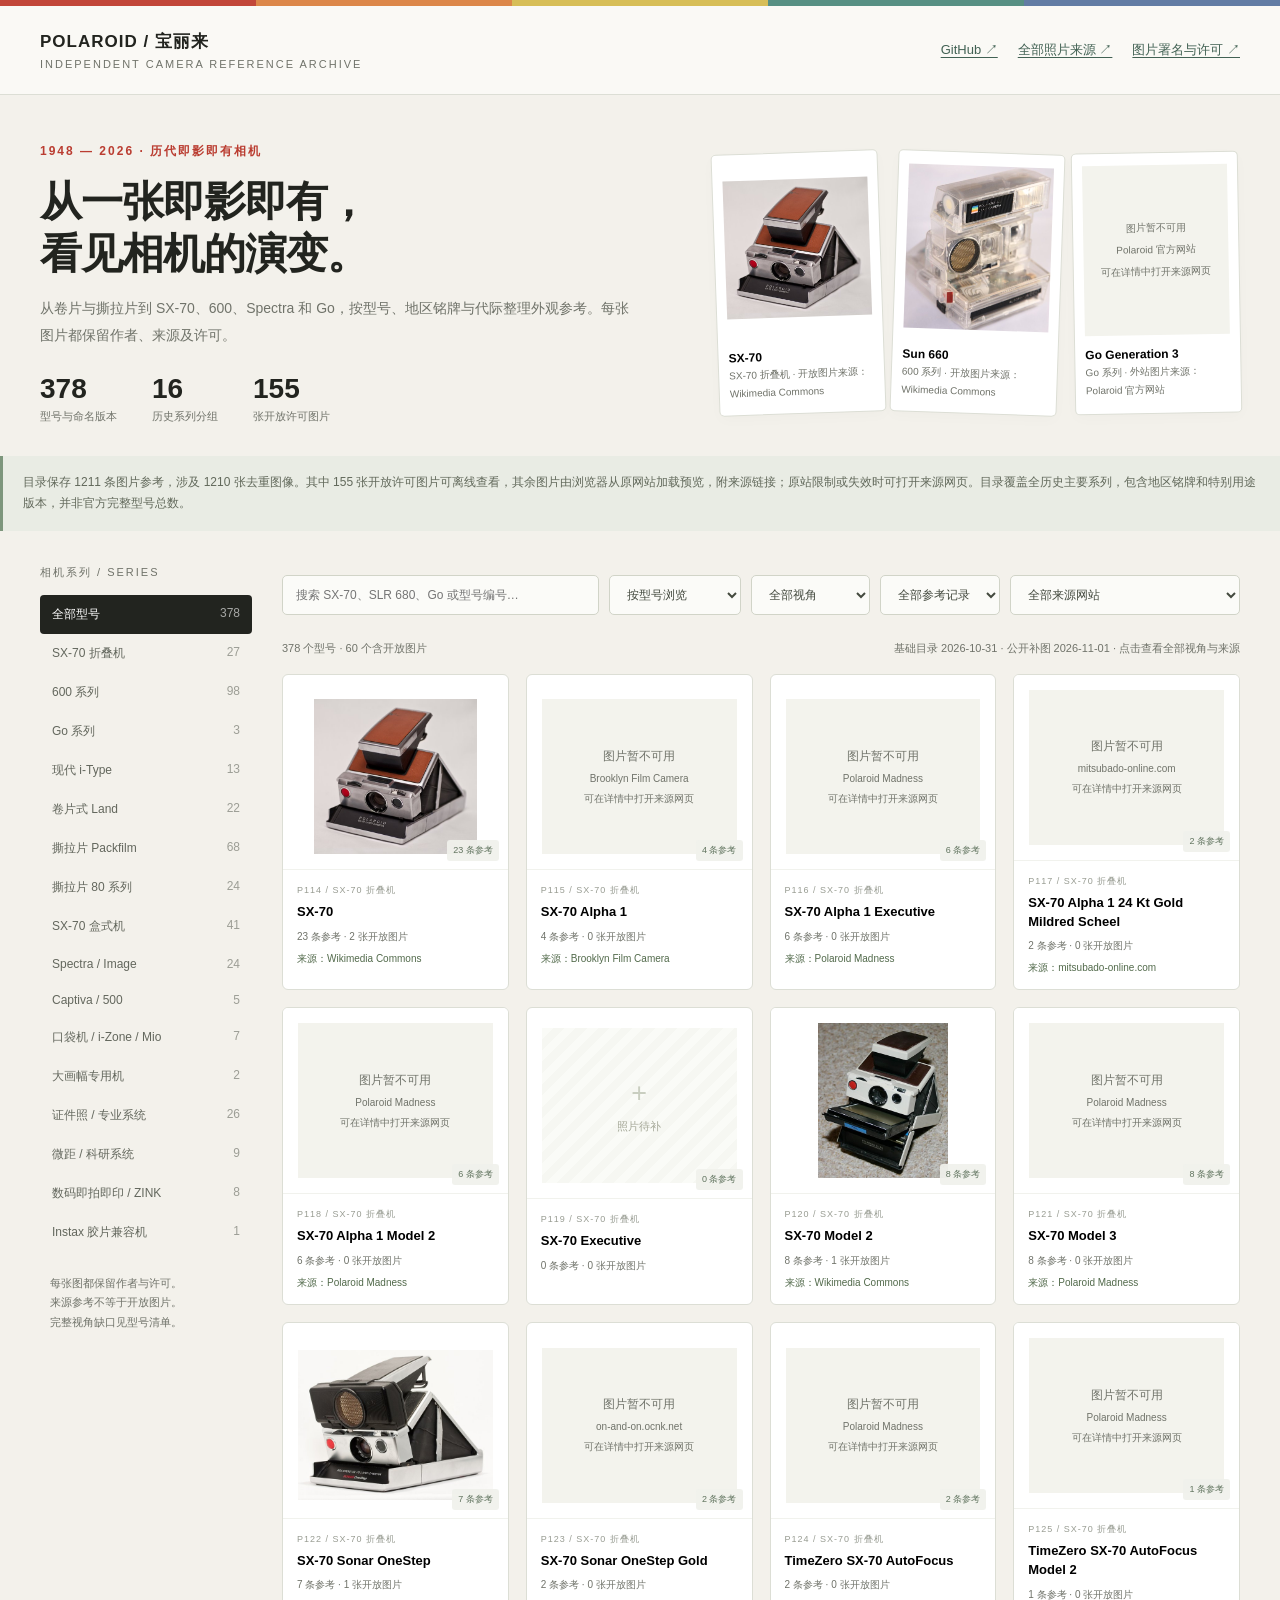
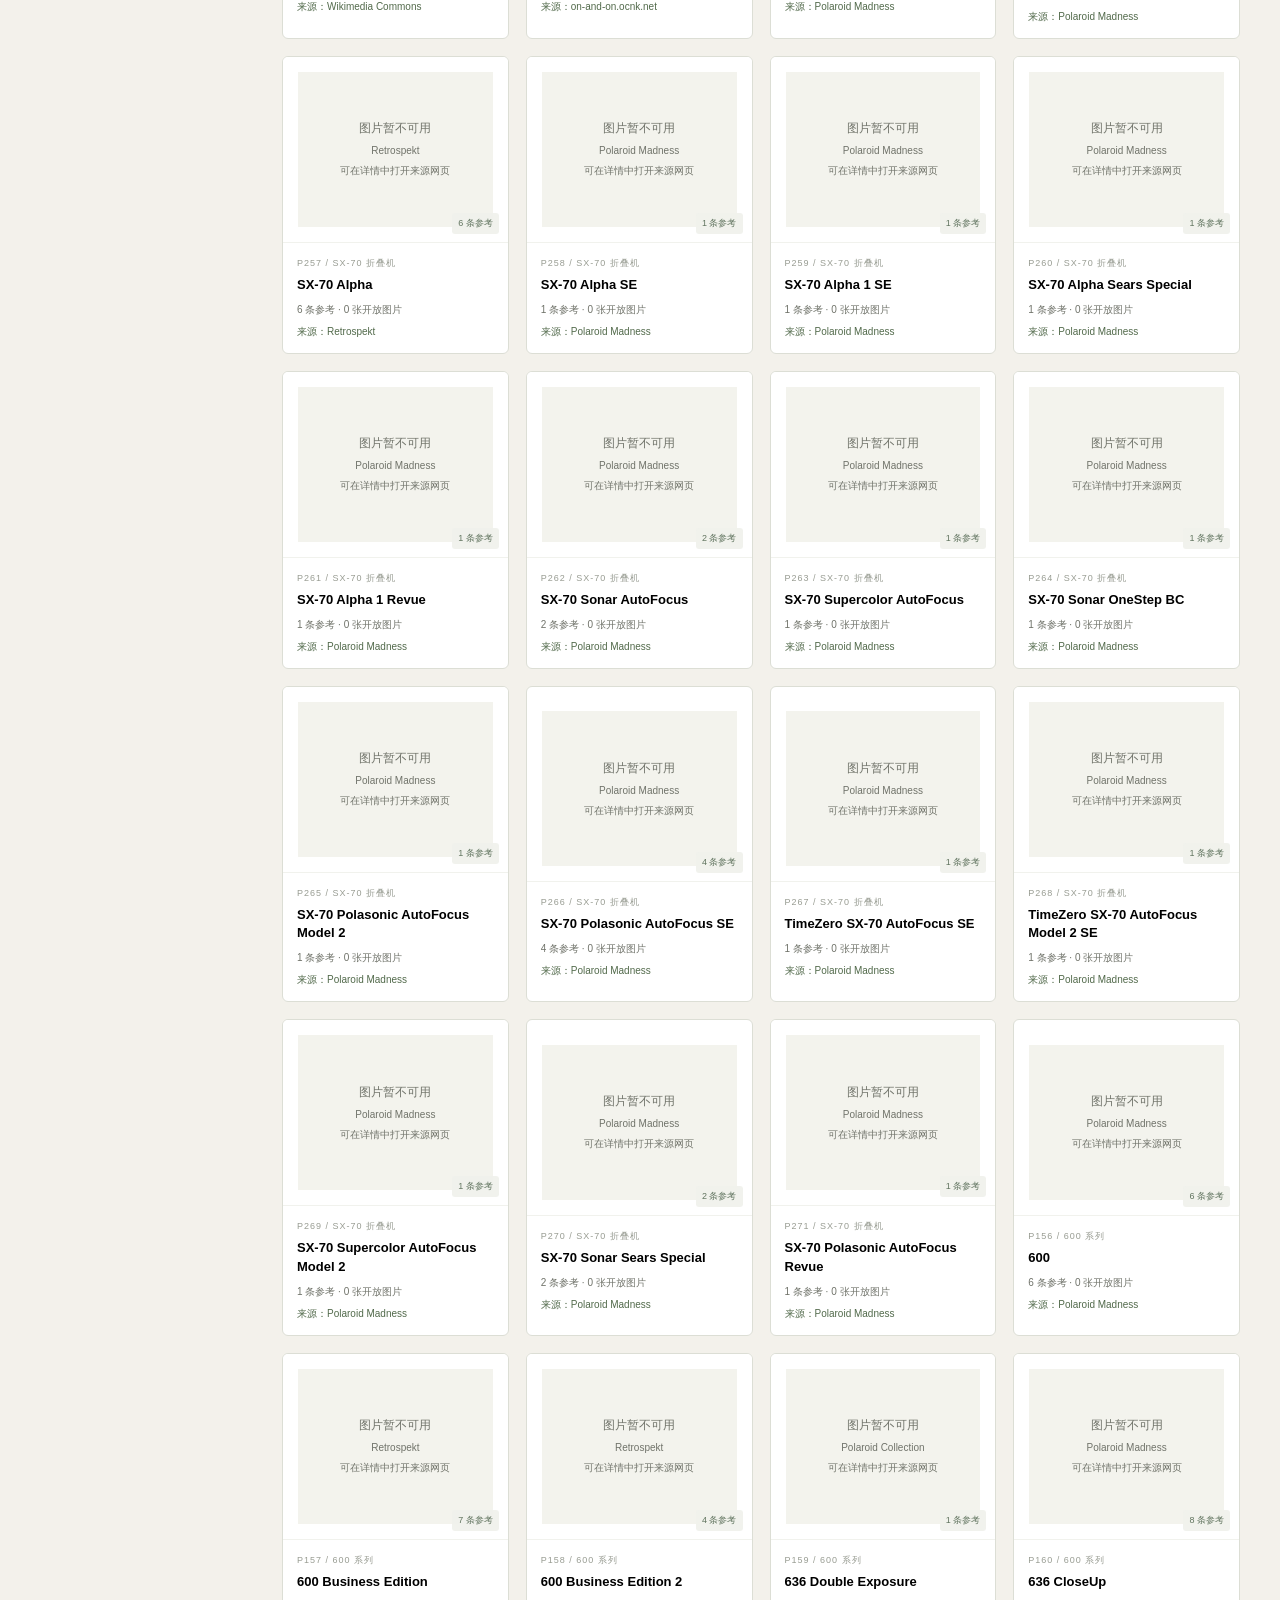
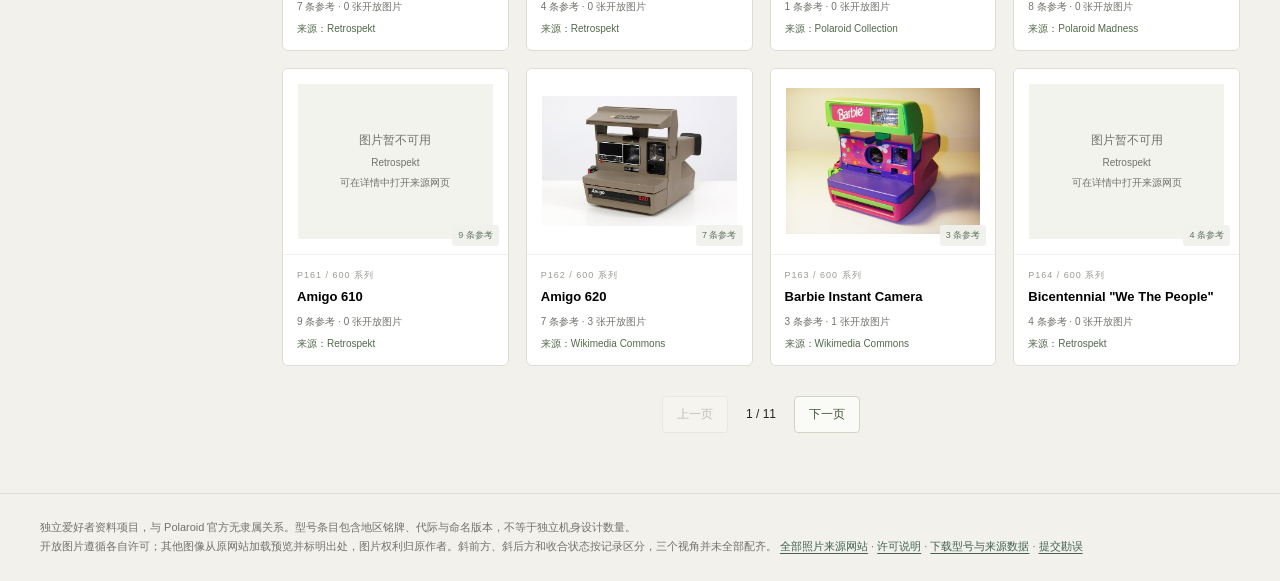
==== commit 31645c54: "Show attributed external photo previews throughout the gallery" ====
--- a/index.html
+++ b/index.html
@@ -16,6 +16,8 @@
 @media(max-width:580px){.compact{min-height:105px;height:105px}.stats{gap:20px}.toolbar select{max-width:none;min-width:130px}.scope{margin-top:0}.reference-stage{padding:24px;max-width:100%}}
 .source-caption{font-size:10px;color:#526a4b;margin-top:7px;line-height:1.5;overflow-wrap:anywhere}.source-actions{display:flex;gap:10px;justify-content:center;flex-wrap:wrap}.photolinks{flex-wrap:wrap}.toolbar select#source{max-width:230px}.metapanel small{color:var(--muted);font-size:10px}.source-actions .plain{font-size:12px}
 @media(max-width:580px){.toolbar select#source{max-width:none;flex-basis:100%}}
+
+.image-unavailable{width:100%;height:100%;min-height:80px;display:flex;flex-direction:column;align-items:center;justify-content:center;gap:8px;background:#f3f3ed;color:#70736a;text-align:center;font-size:12px}.image-unavailable small{font-size:10px}.feature .image-unavailable{height:170px}.stage .image-unavailable{height:440px}.thumb .image-unavailable{font-size:9px;min-height:0}.thumb .image-unavailable small{display:none}
 </style>
 </head>
 <body>
@@ -54,7 +56,7 @@
       </select>
       <select id="access" aria-label="图片范围">
         <option value="all">全部参考记录</option><option value="bundled">含开放图片</option>
-        <option value="reference">来源链接</option>
+        <option value="reference">外站图片</option>
       </select>
       <select id="source" aria-label="来源网站"><option value="">全部来源网站</option></select>
     </div>
@@ -68,7 +70,7 @@
   <div class="thumbs" id="thumbs" aria-label="全部图片参考"></div>
 </dialog>
 <footer class="foot">独立爱好者资料项目，与 Polaroid 官方无隶属关系。型号条目包含地区铭牌、代际与命名版本，不等于独立机身设计数量。<br>
-开放图片遵循各自许可；其他图像仅提供来源链接。斜前方、斜后方和收合状态按记录区分，三个视角并未全部配齐。
+开放图片遵循各自许可；其他图像从原网站加载预览并标明出处，图片权利归原作者。斜前方、斜后方和收合状态按记录区分，三个视角并未全部配齐。
 <a href="docs/PHOTO_SOURCES.md">全部照片来源网站</a> · <a href="NOTICE.md">许可说明</a> · <a href="data/catalog.json">下载型号与来源数据</a> · <a href="https://github.com/yuhua0987/polaroid-camera-archive/issues">提交勘误</a></footer>
 <noscript><p id="noscript">请启用 JavaScript，或查看 <a href="docs/COVERAGE.md">型号清单</a>与<a href="docs/ATTRIBUTION.md">图片署名</a>。</p></noscript>
 <script id="data" type="application/json">{"schema_version":1,"title":"Polaroid Camera Archive / 宝丽来历代相机目录","data_date":"2026-10-31","publication_date":"2026-11-01","maintainer":"yuhua0987","scope":"型号及命名版本目录，非官方全球总数；不穷尽联名配色；排除普通数码、35mm/APS、纯打印机及第三方品牌。","stats":{"models":378,"families":16,"photo_references":1211,"referenced_images":1210,"models_with_references":372,"missing_reference_models":6,"bundled_images":155,"models_with_bundled_images":60},"models":[{"id":"P001","family":"卷片式 Land","name":"Model 95","sources":["https://en.wikipedia.org/wiki/List_of_Polaroid_instant_cameras"],"note":"","kind":"型号/命名版本","source_year":"1948–1953","views_recorded":["正面","侧面","收合"],"strict_views_pending":["背面"],"photos":[{"url":"https://thumb.wikimedia.org/wikipedia/commons/thumb/6/66/German_Museum_of_Technology%2C_Berlin_%2832800032116%29.jpg/1280px-German_Museum_of_Technology%2C_Berlin_%2832800032116%29.jpg?utm_source=commons.wikimedia.org&utm_campaign=imageinfo&utm_content=thumbnail","source":"https://commons.wikimedia.org/wiki/File:German_Museum_of_Technology,_Berlin_(32800032116).jpg","credit":"Sergey Galyonkin from Raleigh, USA","label":"外观 · 角度未标注","license":"CC BY-SA 2.0","origin":"commons","width":1280,"height":1510,"sha256":"09169d63a73876cd5dbef6caf545a0845ddb5081ea44bf5ba348cc0127a246ed","collected_date":"2026-10-31","path":"assets/media/09169d63a73876cd5dbef6caf545a0845ddb5081ea44bf5ba348cc0127a246ed.jpg","thumb":"assets/thumbs/09169d63a73876cd5dbef6caf545a0845ddb5081ea44bf5ba348cc0127a246ed.jpg","distribution":"bundled","license_url":"https://creativecommons.org/licenses/by-sa/2.0/","title":"File:German Museum of Technology, Berlin (32800032116).jpg","original_url":"https://upload.wikimedia.org/wikipedia/commons/6/66/German_Museum_of_Technology%2C_Berlin_%2832800032116%29.jpg?utm_source=commons.wikimedia.org&utm_campaign=imageinfo&utm_content=original","source_host":"commons.wikimedia.org","source_website":"Wikimedia Commons"},{"url":"https://thumb.wikimedia.org/wikipedia/commons/thumb/8/88/Model95Closed.JPG/1280px-Model95Closed.JPG?utm_source=commons.wikimedia.org&utm_campaign=imageinfo&utm_content=thumbnail","source":"https://commons.wikimedia.org/wiki/File:Model95Closed.JPG","credit":"Gary600playsmc","label":"外观 · 角度未标注 · 收合","license":"CC BY-SA 4.0","origin":"commons","width":1280,"height":850,"sha256":"63801bbea6a68aad1cc19d01f0f05af28f3b0bb2216b56177854d51420343fd5","collected_date":"2026-10-31","path":"assets/media/63801bbea6a68aad1cc19d01f0f05af28f3b0bb2216b56177854d51420343fd5.jpg","thumb":"assets/thumbs/63801bbea6a68aad1cc19d01f0f05af28f3b0bb2216b56177854d51420343fd5.jpg","distribution":"bundled","license_url":"https://creativecommons.org/licenses/by-sa/4.0/","title":"File:Model95Closed.JPG","original_url":"https://upload.wikimedia.org/wikipedia/commons/8/88/Model95Closed.JPG?utm_source=commons.wikimedia.org&utm_campaign=imageinfo&utm_content=original","source_host":"commons.wikimedia.org","source_website":"Wikimedia Commons"},{"url":"https://thumb.wikimedia.org/wikipedia/commons/thumb/d/db/Model95Front.JPG/1280px-Model95Front.JPG?utm_source=commons.wikimedia.org&utm_campaign=imageinfo&utm_content=thumbnail","source":"https://commons.wikimedia.org/wiki/File:Model95Front.JPG","credit":"Gary600playsmc","label":"正面","license":"CC BY-SA 4.0","origin":"commons","width":1280,"height":850,"sha256":"4925f83f2c9140abb89ffe14a3d2ddcd12ec13b8cd2dbc8d6edb6b6308e68e5a","collected_date":"2026-10-31","path":"assets/media/4925f83f2c9140abb89ffe14a3d2ddcd12ec13b8cd2dbc8d6edb6b6308e68e5a.jpg","thumb":"assets/thumbs/4925f83f2c9140abb89ffe14a3d2ddcd12ec13b8cd2dbc8d6edb6b6308e68e5a.jpg","distribution":"bundled","license_url":"https://creativecommons.org/licenses/by-sa/4.0/","title":"File:Model95Front.JPG","original_url":"https://upload.wikimedia.org/wikipedia/commons/d/db/Model95Front.JPG?utm_source=commons.wikimedia.org&utm_campaign=imageinfo&utm_content=original","source_host":"commons.wikimedia.org","source_website":"Wikimedia Commons"},{"url":"https://thumb.wikimedia.org/wikipedia/commons/thumb/f/f6/Model95FullOpen.JPG/1280px-Model95FullOpen.JPG?utm_source=commons.wikimedia.org&utm_campaign=imageinfo&utm_content=thumbnail","source":"https://commons.wikimedia.org/wiki/File:Model95FullOpen.JPG","credit":"Gary600playsmc","label":"外观 · 角度未标注","license":"CC BY-SA 4.0","origin":"commons","width":1280,"height":850,"sha256":"33e929b25b2d48b39f8c00c0b860f94b4ffe31ac67dfd2d50d29d90e32d69cce","collected_date":"2026-10-31","path":"assets/media/33e929b25b2d48b39f8c00c0b860f94b4ffe31ac67dfd2d50d29d90e32d69cce.jpg","thumb":"assets/thumbs/33e929b25b2d48b39f8c00c0b860f94b4ffe31ac67dfd2d50d29d90e32d69cce.jpg","distribution":"bundled","license_url":"https://creativecommons.org/licenses/by-sa/4.0/","title":"File:Model95FullOpen.JPG","original_url":"https://upload.wikimedia.org/wikipedia/commons/f/f6/Model95FullOpen.JPG?utm_source=commons.wikimedia.org&utm_campaign=imageinfo&utm_content=original","source_host":"commons.wikimedia.org","source_website":"Wikimedia Commons"},{"url":"https://thumb.wikimedia.org/wikipedia/commons/thumb/1/10/Model95Open.JPG/1280px-Model95Open.JPG?utm_source=commons.wikimedia.org&utm_campaign=imageinfo&utm_content=thumbnail","source":"https://commons.wikimedia.org/wiki/File:Model95Open.JPG","credit":"Gary600playsmc","label":"外观 · 角度未标注","license":"CC BY-SA 4.0","origin":"commons","width":1280,"height":850,"sha256":"2328ce5a1c9e7714611283bacc10285cde9c995b4e1a2d032cb9df0be73df58b","collected_date":"2026-10-31","path":"assets/media/2328ce5a1c9e7714611283bacc10285cde9c995b4e1a2d032cb9df0be73df58b.jpg","thumb":"assets/thumbs/2328ce5a1c9e7714611283bacc10285cde9c995b4e1a2d032cb9df0be73df58b.jpg","distribution":"bundled","license_url":"https://creativecommons.org/licenses/by-sa/4.0/","title":"File:Model95Open.JPG","original_url":"https://upload.wikimedia.org/wikipedia/commons/1/10/Model95Open.JPG?utm_source=commons.wikimedia.org&utm_campaign=imageinfo&utm_content=original","source_host":"commons.wikimedia.org","source_website":"Wikimedia Commons"},{"url":"https://thumb.wikimedia.org/wikipedia/commons/thumb/2/23/Model95Side.JPG/1280px-Model95Side.JPG?utm_source=commons.wikimedia.org&utm_campaign=imageinfo&utm_content=thumbnail","source":"https://commons.wikimedia.org/wiki/File:Model95Side.JPG","credit":"Gary600playsmc","label":"侧面","license":"CC BY-SA 4.0","origin":"commons","width":1280,"height":850,"sha256":"e5e4035fc43ad0e12d6d9df64d21d86a04c43f4c36c6c0d2a305e1e3596b3f63","collected_date":"2026-10-31","path":"assets/media/e5e4035fc43ad0e12d6d9df64d21d86a04c43f4c36c6c0d2a305e1e3596b3f63.jpg","thumb":"assets/thumbs/e5e4035fc43ad0e12d6d9df64d21d86a04c43f4c36c6c0d2a305e1e3596b3f63.jpg","distribution":"bundled","license_url":"https://creativecommons.org/licenses/by-sa/4.0/","title":"File:Model95Side.JPG","original_url":"https://upload.wikimedia.org/wikipedia/commons/2/23/Model95Side.JPG?utm_source=commons.wikimedia.org&utm_campaign=imageinfo&utm_content=original","source_host":"commons.wikimedia.org","source_website":"Wikimedia Commons"},{"url":"https://thumb.wikimedia.org/wikipedia/commons/thumb/8/8f/Old-fashioned%2C_but_still_attractive._%2843943969804%29.jpg/1280px-Old-fashioned%2C_but_still_attractive._%2843943969804%29.jpg?utm_source=commons.wikimedia.org&utm_campaign=imageinfo&utm_content=thumbnail","source":"https://commons.wikimedia.org/wiki/File:Old-fashioned,_but_still_attractive._(43943969804).jpg","credit":"Ralf Steinberger from Milan, Berlin + Munich, Italy + Germany","label":"外观 · 角度未标注","license":"CC BY 2.0","origin":"commons","width":1280,"height":853,"sha256":"d6470367369abbf7322de3f767bb25f934dc425f4fc114d4ecb613d592b8fde3","collected_date":"2026-10-31","path":"assets/media/d6470367369abbf7322de3f767bb25f934dc425f4fc114d4ecb613d592b8fde3.jpg","thumb":"assets/thumbs/d6470367369abbf7322de3f767bb25f934dc425f4fc114d4ecb613d592b8fde3.jpg","distribution":"bundled","license_url":"https://creativecommons.org/licenses/by/2.0/","title":"File:Old-fashioned, but still attractive. (43943969804).jpg","original_url":"https://upload.wikimedia.org/wikipedia/commons/8/8f/Old-fashioned%2C_but_still_attractive._%2843943969804%29.jpg?utm_source=commons.wikimedia.org&utm_campaign=imageinfo&utm_content=original","source_host":"commons.wikimedia.org","source_website":"Wikimedia Commons"}]},{"id":"P002","family":"卷片式 Land","name":"Model 95A \"Speedliner\"","sources":["https://en.wikipedia.org/wiki/List_of_Polaroid_instant_cameras"],"note":"","kind":"型号/命名版本","source_year":"1954–1957","views_recorded":[],"strict_views_pending":["正面","侧面","背面"],"photos":[{"url":"https://thumb.wikimedia.org/wikipedia/commons/thumb/f/fb/Certo_Dresden_-_Dollina_III_camera_-_1.JPG/1280px-Certo_Dresden_-_Dollina_III_camera_-_1.JPG?utm_source=commons.wikimedia.org&utm_campaign=imageinfo&utm_content=thumbnail","source":"https://commons.wikimedia.org/wiki/File:Certo_Dresden_-_Dollina_III_camera_-_1.JPG","credit":"Jarek Tuszyński","label":"外观 · 角度未标注","license":"CC BY-SA 4.0","origin":"commons","width":1280,"height":1011,"sha256":"ecb52ef20b6b90e0b5aeb10b2cb88c081d138af1f64fb5bb0c2ce2d3c287673b","collected_date":"2026-10-31","path":"assets/media/ecb52ef20b6b90e0b5aeb10b2cb88c081d138af1f64fb5bb0c2ce2d3c287673b.jpg","thumb":"assets/thumbs/ecb52ef20b6b90e0b5aeb10b2cb88c081d138af1f64fb5bb0c2ce2d3c287673b.jpg","distribution":"bundled","license_url":"https://creativecommons.org/licenses/by-sa/4.0/","title":"File:Certo Dresden - Dollina III camera - 1.JPG","original_url":"https://upload.wikimedia.org/wikipedia/commons/f/fb/Certo_Dresden_-_Dollina_III_camera_-_1.JPG?utm_source=commons.wikimedia.org&utm_campaign=imageinfo&utm_content=original","source_host":"commons.wikimedia.org","source_website":"Wikimedia Commons"},{"url":"https://thumb.wikimedia.org/wikipedia/commons/thumb/5/59/Polaroid_Land_Camera_Model_95A_-_1.JPG/1280px-Polaroid_Land_Camera_Model_95A_-_1.JPG?utm_source=commons.wikimedia.org&utm_campaign=imageinfo&utm_content=thumbnail","source":"https://commons.wikimedia.org/wiki/File:Polaroid_Land_Camera_Model_95A_-_1.JPG","credit":"Jarek Tuszyński","label":"外观 · 角度未标注","license":"CC BY-SA 4.0","origin":"commons","width":1280,"height":1230,"sha256":"4ac2294dcaaff10cfb5c1dd51762dc88b474fa7a7e92c91eee7762eaa83b8ac6","collected_date":"2026-10-31","path":"assets/media/4ac2294dcaaff10cfb5c1dd51762dc88b474fa7a7e92c91eee7762eaa83b8ac6.jpg","thumb":"assets/thumbs/4ac2294dcaaff10cfb5c1dd51762dc88b474fa7a7e92c91eee7762eaa83b8ac6.jpg","distribution":"bundled","license_url":"https://creativecommons.org/licenses/by-sa/4.0/","title":"File:Polaroid Land Camera Model 95A - 1.JPG","original_url":"https://upload.wikimedia.org/wikipedia/commons/5/59/Polaroid_Land_Camera_Model_95A_-_1.JPG?utm_source=commons.wikimedia.org&utm_campaign=imageinfo&utm_content=original","source_host":"commons.wikimedia.org","source_website":"Wikimedia Commons"},{"url":"https://thumb.wikimedia.org/wikipedia/commons/thumb/2/2b/Polaroid_Land_Camera_Model_95A_-_2.JPG/1280px-Polaroid_Land_Camera_Model_95A_-_2.JPG?utm_source=commons.wikimedia.org&utm_campaign=imageinfo&utm_content=thumbnail","source":"https://commons.wikimedia.org/wiki/File:Polaroid_Land_Camera_Model_95A_-_2.JPG","credit":"Jarek Tuszyński","label":"外观 · 角度未标注","license":"CC BY-SA 4.0","origin":"commons","width":1280,"height":1162,"sha256":"ee892482752b6f94ef24ac7b361368d46149eda24308373a6addcc504bc351f3","collected_date":"2026-10-31","path":"assets/media/ee892482752b6f94ef24ac7b361368d46149eda24308373a6addcc504bc351f3.jpg","thumb":"assets/thumbs/ee892482752b6f94ef24ac7b361368d46149eda24308373a6addcc504bc351f3.jpg","distribution":"bundled","license_url":"https://creativecommons.org/licenses/by-sa/4.0/","title":"File:Polaroid Land Camera Model 95A - 2.JPG","original_url":"https://upload.wikimedia.org/wikipedia/commons/2/2b/Polaroid_Land_Camera_Model_95A_-_2.JPG?utm_source=commons.wikimedia.org&utm_campaign=imageinfo&utm_content=original","source_host":"commons.wikimedia.org","source_website":"Wikimedia Commons"},{"url":"https://thumb.wikimedia.org/wikipedia/commons/thumb/e/e5/Polaroid_Land_Camera_Model_95A_-_3.JPG/1280px-Polaroid_Land_Camera_Model_95A_-_3.JPG?utm_source=commons.wikimedia.org&utm_campaign=imageinfo&utm_content=thumbnail","source":"https://commons.wikimedia.org/wiki/File:Polaroid_Land_Camera_Model_95A_-_3.JPG","credit":"Jarek Tuszyński","label":"外观 · 角度未标注","license":"CC BY-SA 4.0","origin":"commons","width":1280,"height":1085,"sha256":"df38df2a6994adf9577b0ee675c7517edd93ebad44249c8223f1057ce467d5f2","collected_date":"2026-10-31","path":"assets/media/df38df2a6994adf9577b0ee675c7517edd93ebad44249c8223f1057ce467d5f2.jpg","thumb":"assets/thumbs/df38df2a6994adf9577b0ee675c7517edd93ebad44249c8223f1057ce467d5f2.jpg","distribution":"bundled","license_url":"https://creativecommons.org/licenses/by-sa/4.0/","title":"File:Polaroid Land Camera Model 95A - 3.JPG","original_url":"https://upload.wikimedia.org/wikipedia/commons/e/e5/Polaroid_Land_Camera_Model_95A_-_3.JPG?utm_source=commons.wikimedia.org&utm_campaign=imageinfo&utm_content=original","source_host":"commons.wikimedia.org","source_website":"Wikimedia Commons"},{"url":"https://thumb.wikimedia.org/wikipedia/commons/thumb/b/b0/Polaroid_Land_Camera_Model_95A_-_4.JPG/1280px-Polaroid_Land_Camera_Model_95A_-_4.JPG?utm_source=commons.wikimedia.org&utm_campaign=imageinfo&utm_content=thumbnail","source":"https://commons.wikimedia.org/wiki/File:Polaroid_Land_Camera_Model_95A_-_4.JPG","credit":"Jarek Tuszyński","label":"外观 · 角度未标注","license":"CC BY-SA 4.0","origin":"commons","width":1280,"height":1017,"sha256":"dc8d525bc43cdd2aea7bcd0d9ac0ff51591e3a5b7a1e95319fb31190d8c19e37","collected_date":"2026-10-31","path":"assets/media/dc8d525bc43cdd2aea7bcd0d9ac0ff51591e3a5b7a1e95319fb31190d8c19e37.jpg","thumb":"assets/thumbs/dc8d525bc43cdd2aea7bcd0d9ac0ff51591e3a5b7a1e95319fb31190d8c19e37.jpg","distribution":"bundled","license_url":"https://creativecommons.org/licenses/by-sa/4.0/","title":"File:Polaroid Land Camera Model 95A - 4.JPG","original_url":"https://upload.wikimedia.org/wikipedia/commons/b/b0/Polaroid_Land_Camera_Model_95A_-_4.JPG?utm_source=commons.wikimedia.org&utm_campaign=imageinfo&utm_content=original","source_host":"commons.wikimedia.org","source_website":"Wikimedia Commons"},{"url":"https://thumb.wikimedia.org/wikipedia/commons/thumb/e/e8/Polaroid_Land_Camera_Model_95A_-_5.JPG/1280px-Polaroid_Land_Camera_Model_95A_-_5.JPG?utm_source=commons.wikimedia.org&utm_campaign=imageinfo&utm_content=thumbnail","source":"https://commons.wikimedia.org/wiki/File:Polaroid_Land_Camera_Model_95A_-_5.JPG","credit":"Jarek Tuszyński","label":"外观 · 角度未标注","license":"CC BY-SA 4.0","origin":"commons","width":1280,"height":945,"sha256":"d24b69c44461feb4ef7fd01aac4e61c2a3ec4fbf946951b1b2d6570779e3e284","collected_date":"2026-10-31","path":"assets/media/d24b69c44461feb4ef7fd01aac4e61c2a3ec4fbf946951b1b2d6570779e3e284.jpg","thumb":"assets/thumbs/d24b69c44461feb4ef7fd01aac4e61c2a3ec4fbf946951b1b2d6570779e3e284.jpg","distribution":"bundled","license_url":"https://creativecommons.org/licenses/by-sa/4.0/","title":"File:Polaroid Land Camera Model 95A - 5.JPG","original_url":"https://upload.wikimedia.org/wikipedia/commons/e/e8/Polaroid_Land_Camera_Model_95A_-_5.JPG?utm_source=commons.wikimedia.org&utm_campaign=imageinfo&utm_content=original","source_host":"commons.wikimedia.org","source_website":"Wikimedia Commons"},{"url":"https://thumb.wikimedia.org/wikipedia/commons/thumb/8/89/Polaroid_Land_Camera_Model_95A_-_6.JPG/1280px-Polaroid_Land_Camera_Model_95A_-_6.JPG?utm_source=commons.wikimedia.org&utm_campaign=imageinfo&utm_content=thumbnail","source":"https://commons.wikimedia.org/wiki/File:Polaroid_Land_Camera_Model_95A_-_6.JPG","credit":"Jarek Tuszyński","label":"外观 · 角度未标注","license":"CC BY-SA 4.0","origin":"commons","width":1280,"height":898,"sha256":"f3d6a3cb0ddab73ba22bf138f194ea3950ddcde0f665f3b2bb2d03837805d00a","collected_date":"2026-10-31","path":"assets/media/f3d6a3cb0ddab73ba22bf138f194ea3950ddcde0f665f3b2bb2d03837805d00a.jpg","thumb":"assets/thumbs/f3d6a3cb0ddab73ba22bf138f194ea3950ddcde0f665f3b2bb2d03837805d00a.jpg","distribution":"bundled","license_url":"https://creativecommons.org/licenses/by-sa/4.0/","title":"File:Polaroid Land Camera Model 95A - 6.JPG","original_url":"https://upload.wikimedia.org/wikipedia/commons/8/89/Polaroid_Land_Camera_Model_95A_-_6.JPG?utm_source=commons.wikimedia.org&utm_campaign=imageinfo&utm_content=original","source_host":"commons.wikimedia.org","source_website":"Wikimedia Commons"},{"url":"https://thumb.wikimedia.org/wikipedia/commons/thumb/c/c1/Polaroid_Land_Camera_Model_95A_-_7.JPG/1280px-Polaroid_Land_Camera_Model_95A_-_7.JPG?utm_source=commons.wikimedia.org&utm_campaign=imageinfo&utm_content=thumbnail","source":"https://commons.wikimedia.org/wiki/File:Polaroid_Land_Camera_Model_95A_-_7.JPG","credit":"Jarek Tuszyński","label":"外观 · 角度未标注","license":"CC BY-SA 4.0","origin":"commons","width":1280,"height":850,"sha256":"8118746061383852ccf71170ec8236e5e6ee2749e64fd68cebaee0395fa0b07e","collected_date":"2026-10-31","path":"assets/media/8118746061383852ccf71170ec8236e5e6ee2749e64fd68cebaee0395fa0b07e.jpg","thumb":"assets/thumbs/8118746061383852ccf71170ec8236e5e6ee2749e64fd68cebaee0395fa0b07e.jpg","distribution":"bundled","license_url":"https://creativecommons.org/licenses/by-sa/4.0/","title":"File:Polaroid Land Camera Model 95A - 7.JPG","original_url":"https://upload.wikimedia.org/wikipedia/commons/c/c1/Polaroid_Land_Camera_Model_95A_-_7.JPG?utm_source=commons.wikimedia.org&utm_campaign=imageinfo&utm_content=original","source_host":"commons.wikimedia.org","source_website":"Wikimedia Commons"}]},{"id":"P003","family":"卷片式 Land","name":"Model 95B \"Speedliner\"","sources":["https://en.wikipedia.org/wiki/List_of_Polaroid_instant_cameras","https://s16home.com/products/folding-polaroid-land-camera-model-95b-c-1957"],"note":"","kind":"型号/命名版本","source_year":"1957–1961","views_recorded":[],"strict_views_pending":["正面","侧面","背面"],"photos":[{"url":"https://s16home.com/cdn/shop/products/polaroid-land-camera-95b-circa-1957-5.jpg?v=1558822830","source":"https://s16home.com/products/folding-polaroid-land-camera-model-95b-c-1957","credit":"s16home.com","label":"外观 · 角度未标注","license":"版权归原作者；未核实开放许可","origin":"image_search","width":2048,"height":2048,"sha256":"c3981364a9d59992e254ab41e950688be789fbbd41e204755eee1a1006d3406c","collected_date":"2026-10-31","path":null,"thumb":null,"distribution":"reference-only","license_url":null,"source_host":"s16home.com","source_website":"s16home.com"},{"url":"https://cdn.shopify.com/s/files/1/0018/9425/2633/products/polaroid-land-camera-95b-circa-1957-1.jpg?v=1558822824","source":"https://s16home.com/products/folding-polaroid-land-camera-model-95b-c-1957","credit":"s16home.com","label":"外观 · 角度未标注","license":"版权归原作者；未核实开放许可","origin":"image_search","width":2048,"height":2048,"sha256":"351020d04076f351efe32e75fa378d136cc9a5b6a70b650615b8ae7db57b2bbe","collected_date":"2026-10-31","path":null,"thumb":null,"distribution":"reference-only","license_url":null,"source_host":"s16home.com","source_website":"s16home.com"}]},{"id":"P004","family":"卷片式 Land","name":"Model 100 \"One Hundred\"","sources":["https://en.wikipedia.org/wiki/List_of_Polaroid_instant_cameras","https://www.ebay.com/itm/364163525881"],"note":"","kind":"型号/命名版本","source_year":"1954–1957","views_recorded":[],"strict_views_pending":["正面","侧面","背面"],"photos":[{"url":"https://i.ebayimg.com/images/g/ufQAAOSwXUBj~N8W/s-l1600.jpg","source":"https://www.ebay.com/itm/364163525881","credit":"www.ebay.com","label":"外观 · 角度未标注","license":"版权归原作者；未核实开放许可","origin":"image_search","width":1200,"height":1600,"sha256":"7df38f77f117e2b28e809cbc59004bfaae7464106d99d5c1c454cc057be460d1","collected_date":"2026-10-31","path":null,"thumb":null,"distribution":"reference-only","license_url":null,"source_host":"ebay.com","source_website":"eBay"},{"url":"https://i.ebayimg.com/images/g/H4UAAOSwrlBj~N8T/s-l1600.jpg","source":"https://www.ebay.com/itm/364163525881","credit":"www.ebay.com","label":"外观 · 角度未标注","license":"版权归原作者；未核实开放许可","origin":"image_search","width":1200,"height":1600,"sha256":"4ae091b2c1330be7ce78016e481d9f4f4944bcbb4de61727b287e54ca4207cd5","collected_date":"2026-10-31","path":null,"thumb":null,"distribution":"reference-only","license_url":null,"source_host":"ebay.com","source_website":"eBay"}]},{"id":"P005","family":"卷片式 Land","name":"Model 110 \"Pathfinder\"","sources":["https://en.wikipedia.org/wiki/List_of_Polaroid_instant_cameras","https://www.liveauctioneers.com/item/196159781_vintage-polaroid-pathfinder-land-camera-model-110-with-original-instructions-diffuser","https://www.1stdibs.com/furniture/more-furniture-collectibles/collectibles-curiosities/scientific-instruments/midcentury-polaroid-pathfinder-land-camera-circa-1952-1957/id-f_13635362/"],"note":"","kind":"型号/命名版本","source_year":"1952–1957","views_recorded":[],"strict_views_pending":["正面","侧面","背面"],"photos":[{"url":"https://p1.liveauctioneers.com/1276/358268/196159781_1_x.jpg?quality=70&version=1736439667","source":"https://www.liveauctioneers.com/item/196159781_vintage-polaroid-pathfinder-land-camera-model-110-with-original-instructions-diffuser","credit":"www.liveauctioneers.com","label":"外观 · 角度未标注","license":"版权归原作者；未核实开放许可","origin":"image_search","width":640,"height":480,"sha256":"c65d69a8ee361578f50e98331bd3aa47ad5f36a9b21542b3e6c398d7cceb6088","collected_date":"2026-10-31","path":null,"thumb":null,"distribution":"reference-only","license_url":null,"source_host":"liveauctioneers.com","source_website":"liveauctioneers.com"},{"url":"https://a.1stdibscdn.com/mid-century-polaroid-pathfinder-land-camera-c1952-1957-for-sale-picture-6/f_12802/1549844061609/vintage_polaroid_pathfinder_land_camera_folding_camera_leather_circa_1952_1957_6_master.jpg","source":"https://www.1stdibs.com/furniture/more-furniture-collectibles/collectibles-curiosities/scientific-instruments/midcentury-polaroid-pathfinder-land-camera-circa-1952-1957/id-f_13635362/","credit":"www.1stdibs.com","label":"外观 · 角度未标注","license":"版权归原作者；未核实开放许可","origin":"image_search","width":2048,"height":2048,"sha256":"407152cde8c4e143a7c9069cadd50b8253e5b3b35f71c157b5280e5e52985f4f","collected_date":"2026-10-31","path":null,"thumb":null,"distribution":"reference-only","license_url":null,"source_host":"1stdibs.com","source_website":"1stdibs.com"}]},{"id":"P006","family":"卷片式 Land","name":"Model 110A \"Pathfinder\"","sources":["https://en.wikipedia.org/wiki/List_of_Polaroid_instant_cameras"],"note":"","kind":"型号/命名版本","source_year":"1957–1960","views_recorded":[],"strict_views_pending":["正面","侧面","背面"],"photos":[{"url":"https://thumb.wikimedia.org/wikipedia/commons/thumb/2/2e/Polaroid_110A_Land_camera.JPG/1280px-Polaroid_110A_Land_camera.JPG?utm_source=commons.wikimedia.org&utm_campaign=imageinfo&utm_content=thumbnail","source":"https://commons.wikimedia.org/wiki/File:Polaroid_110A_Land_camera.JPG","credit":"Supportstorm","label":"外观 · 角度未标注","license":"Public domain","origin":"commons","width":1280,"height":960,"sha256":"a7ff299e3a2a40d1b368bf0a5b7954203c30e093260a85a261e14eedb7621af3","collected_date":"2026-10-31","path":"assets/media/a7ff299e3a2a40d1b368bf0a5b7954203c30e093260a85a261e14eedb7621af3.jpg","thumb":"assets/thumbs/a7ff299e3a2a40d1b368bf0a5b7954203c30e093260a85a261e14eedb7621af3.jpg","distribution":"bundled","license_url":"https://creativecommons.org/publicdomain/mark/1.0/","title":"File:Polaroid 110A Land camera.JPG","original_url":"https://upload.wikimedia.org/wikipedia/commons/2/2e/Polaroid_110A_Land_camera.JPG?utm_source=commons.wikimedia.org&utm_campaign=imageinfo&utm_content=original","source_host":"commons.wikimedia.org","source_website":"Wikimedia Commons"}]},{"id":"P007","family":"卷片式 Land","name":"Model 110B \"Pathfinder\"","sources":["https://en.wikipedia.org/wiki/List_of_Polaroid_instant_cameras","https://www.etsy.com/listing/1500988657/polaroid-110b-pathfinder-camera-127mm-47","https://www.liveauctioneers.com/item/61998349_polaroid-110b-land-camera-mike-barich"],"note":"图片来源含改为撕拉片后背的实物；保留来源说明。","kind":"型号/命名版本","source_year":"1960–1964","views_recorded":[],"strict_views_pending":["正面","侧面","背面"],"photos":[{"url":"https://i.etsystatic.com/11187802/r/il/1904b9/4989670060/il_fullxfull.4989670060_f79q.jpg","source":"https://www.etsy.com/listing/1500988657/polaroid-110b-pathfinder-camera-127mm-47","credit":"www.etsy.com","label":"外观 · 角度未标注","license":"版权归原作者；未核实开放许可","origin":"image_search","width":1500,"height":1200,"sha256":"858a360c8ed494fe482f41e667c8095d8a6abf140afb352024513e7123ddd9d3","collected_date":"2026-10-31","path":null,"thumb":null,"distribution":"reference-only","license_url":null,"source_host":"etsy.com","source_website":"Etsy"},{"url":"https://p1.liveauctioneers.com/5584/121794/61998349_1_x.jpg?auto=webp&format=pjpg&quality=50&version=1525877746&width=512","source":"https://www.liveauctioneers.com/item/61998349_polaroid-110b-land-camera-mike-barich","credit":"www.liveauctioneers.com","label":"外观 · 角度未标注","license":"版权归原作者；未核实开放许可","origin":"image_search","width":511,"height":384,"sha256":"7d915d472ee5ab48de6880b777ac25ebcc379d7ff602ec86502520981d788ce0","collected_date":"2026-10-31","path":null,"thumb":null,"distribution":"reference-only","license_url":null,"source_host":"liveauctioneers.com","source_website":"liveauctioneers.com"}]},{"id":"P008","family":"卷片式 Land","name":"Model 120","sources":["https://en.wikipedia.org/wiki/List_of_Polaroid_instant_cameras","https://www.appaphot.be/en/brands/polaroid-land-camera/polaroid-120/","https://store.shopping.yahoo.co.jp/natural777/15426.html"],"note":"","kind":"型号/命名版本","source_year":"1961–1965","views_recorded":[],"strict_views_pending":["正面","侧面","背面"],"photos":[{"url":"https://www.appaphot.be/media/2372/120_%7B68F93FC3-5C9B-4CA0-B4E3-CDFBB6BB687C%7D.jpg","source":"https://www.appaphot.be/en/brands/polaroid-land-camera/polaroid-120/","credit":"www.appaphot.be","label":"外观 · 角度未标注","license":"版权归原作者；未核实开放许可","origin":"image_search","width":1868,"height":2231,"sha256":"e42874d52db62ce26fc9c2356310ae33d5f0cb0470a5879a70a8926098d66fb7","collected_date":"2026-10-31","path":null,"thumb":null,"distribution":"reference-only","license_url":null,"source_host":"appaphot.be","source_website":"appaphot.be"},{"url":"https://item-shopping.c.yimg.jp/i/n/natural777_15426_3_d_20260309124402","source":"https://store.shopping.yahoo.co.jp/natural777/15426.html","credit":"store.shopping.yahoo.co.jp","label":"外观 · 角度未标注","license":"版权归原作者；未核实开放许可","origin":"image_search","width":900,"height":900,"sha256":"44e07890ef65b982f1a4834b6fbd748717f8ee43a8483efa4d2fda0afc308581","collected_date":"2026-10-31","path":null,"thumb":null,"distribution":"reference-only","license_url":null,"source_host":"store.shopping.yahoo.co.jp","source_website":"store.shopping.yahoo.co.jp"}]},{"id":"P009","family":"卷片式 Land","name":"Model 150","sources":["https://en.wikipedia.org/wiki/List_of_Polaroid_instant_cameras","https://www.ebay.com/itm/234868970386","https://www.ebay.com/itm/176482464207"],"note":"","kind":"型号/命名版本","source_year":"1957–1960","views_recorded":[],"strict_views_pending":["正面","侧面","背面"],"photos":[{"url":"https://i.ebayimg.com/images/g/zsYAAOSwECljzLsu/s-l1600.jpg","source":"https://www.ebay.com/itm/234868970386","credit":"www.ebay.com","label":"外观 · 角度未标注","license":"版权归原作者；未核实开放许可","origin":"image_search","width":1600,"height":1279,"sha256":"843e4af19aa9cdce27209aa289b94782c5086ae2e0986ea74964aa02ac754fcd","collected_date":"2026-10-31","path":null,"thumb":null,"distribution":"reference-only","license_url":null,"source_host":"ebay.com","source_website":"eBay"},{"url":"https://www.vintagefilmcamerashop.com/image/catalog/incoming/Vintage_Film_Camera_Shop_VP131-140_367.JPG","source":"https://www.ebay.com/itm/176482464207","credit":"www.ebay.com","label":"外观 · 角度未标注","license":"版权归原作者；未核实开放许可","origin":"image_search","width":1253,"height":2236,"sha256":"f82ba225692541235201a4cd44826b577e025b5cd70ea993e9f662f2f024abd8","collected_date":"2026-10-31","path":null,"thumb":null,"distribution":"reference-only","license_url":null,"source_host":"ebay.com","source_website":"eBay"}]},{"id":"P010","family":"卷片式 Land","name":"Model 160","sources":["https://en.wikipedia.org/wiki/List_of_Polaroid_instant_cameras"],"note":"","kind":"型号/命名版本","source_year":"1962–1965","views_recorded":[],"strict_views_pending":["正面","侧面","背面"],"photos":[{"url":"https://thumb.wikimedia.org/wikipedia/commons/thumb/e/ea/Vintage_Polaroid_Land_Camera%2C_Model_160%2C_Instant_Film_Camera%2C_Made_In_Japan%2C_Circa_1962_-_1965_%2834437865874%29.jpg/1280px-Vintage_Polaroid_Land_Camera%2C_Model_160%2C_Instant_Film_Camera%2C_Made_In_Japan%2C_Circa_1962_-_1965_%2834437865874%29.jpg?utm_source=commons.wikimedia.org&utm_campaign=imageinfo&utm_content=thumbnail","source":"https://commons.wikimedia.org/wiki/File:Vintage_Polaroid_Land_Camera,_Model_160,_Instant_Film_Camera,_Made_In_Japan,_Circa_1962_-_1965_(34437865874).jpg","credit":"Joe Haupt from USA","label":"外观 · 角度未标注","license":"CC BY-SA 2.0","origin":"commons","width":1280,"height":1649,"sha256":"13bda5ff384222b2e8fe3fdb8f48045ce71b8561126f5e2b262a1b9f2c0bca66","collected_date":"2026-10-31","path":"assets/media/13bda5ff384222b2e8fe3fdb8f48045ce71b8561126f5e2b262a1b9f2c0bca66.jpg","thumb":"assets/thumbs/13bda5ff384222b2e8fe3fdb8f48045ce71b8561126f5e2b262a1b9f2c0bca66.jpg","distribution":"bundled","license_url":"https://creativecommons.org/licenses/by-sa/2.0/","title":"File:Vintage Polaroid Land Camera, Model 160, Instant Film Camera, Made In Japan, Circa 1962 - 1965 (34437865874).jpg","original_url":"https://upload.wikimedia.org/wikipedia/commons/e/ea/Vintage_Polaroid_Land_Camera%2C_Model_160%2C_Instant_Film_Camera%2C_Made_In_Japan%2C_Circa_1962_-_1965_%2834437865874%29.jpg?utm_source=commons.wikimedia.org&utm_campaign=imageinfo&utm_content=original","source_host":"commons.wikimedia.org","source_website":"Wikimedia Commons"}]},{"id":"P011","family":"卷片式 Land","name":"Model 700","sources":["https://en.wikipedia.org/wiki/List_of_Polaroid_instant_cameras","https://kameramuseum.de/objekte/polaroid-land-camera-the-700/","https://www.shapiroauctions.com/auction-lot/a-vintage-polaroid-land-camera-700-with-original_f704895844"],"note":"","kind":"型号/命名版本","source_year":"1955–1957","views_recorded":[],"strict_views_pending":["正面","侧面","背面"],"photos":[{"url":"https://kameramuseum.de/wp-content/uploads/2025/02/polaroid-the-700.jpg","source":"https://kameramuseum.de/objekte/polaroid-land-camera-the-700/","credit":"kameramuseum.de","label":"外观 · 角度未标注","license":"版权归原作者；未核实开放许可","origin":"image_search","width":1300,"height":975,"sha256":"36da75065b5931012060c9a6dcdf9c0f20d7d06ed232addbd3f76000a1a25f84","collect